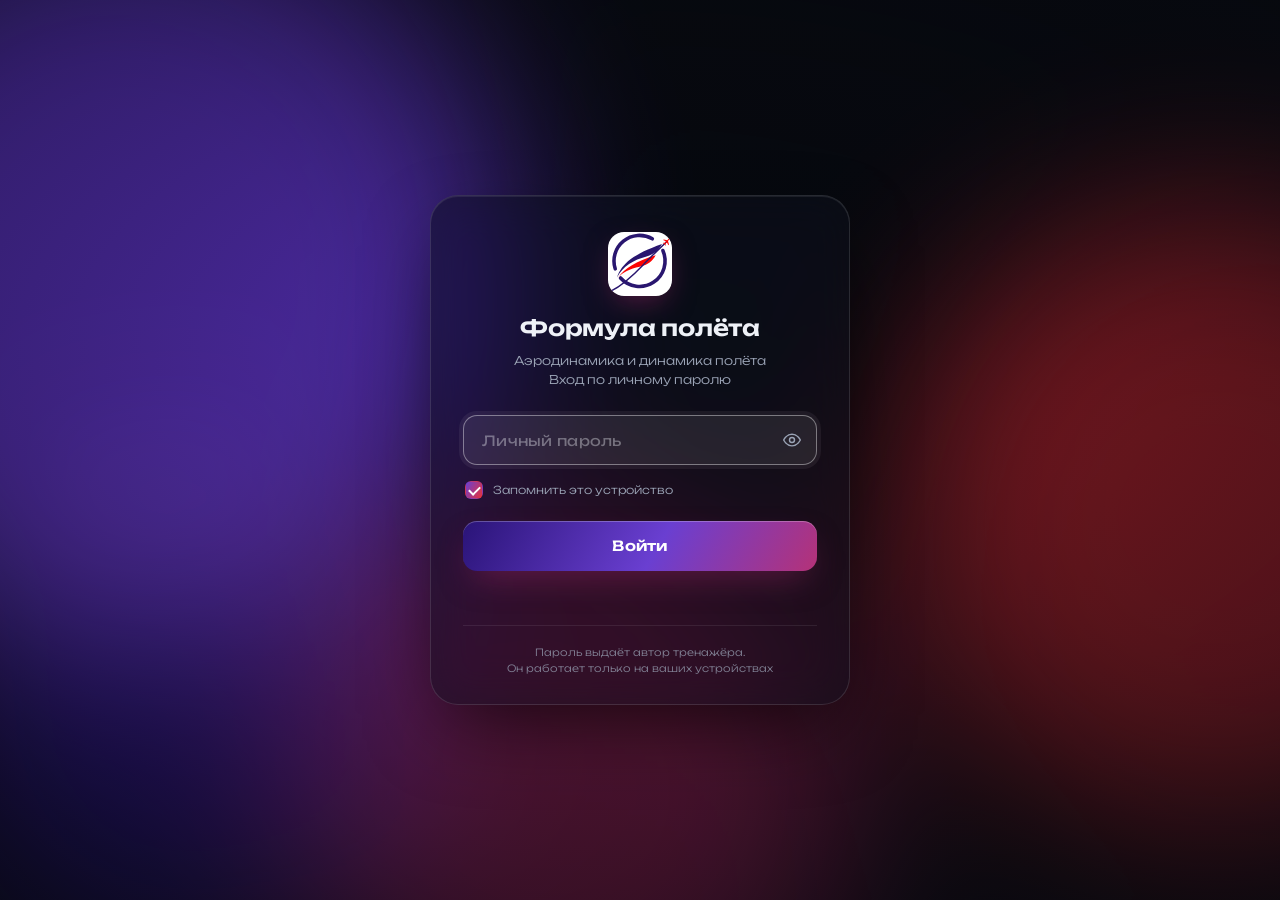
==== index.html @ 96ec67a3 "Add files via upload" ====
<!doctype html>
<html lang="ru" data-theme="aero">
<head>
<meta charset="utf-8">
<meta name="viewport" content="width=device-width, initial-scale=1">
<meta name="robots" content="noindex, nofollow, noarchive">
<title>Формула полёта</title>
<link rel="icon" type="image/svg+xml" href="data:image/svg+xml,%3Csvg%20xmlns%3D%22http%3A//www.w3.org/2000/svg%22%20viewBox%3D%2236%2070%20536%20536%22%3E%3Cdefs%3E%3ClinearGradient%20id%3D%22tf%22%20x1%3D%220%22%20y1%3D%221%22%20x2%3D%221%22%20y2%3D%220%22%3E%3Cstop%20offset%3D%220%22%20stop-color%3D%22%2329166F%22%20stop-opacity%3D%221%22/%3E%3Cstop%20offset%3D%22.3%22%20stop-color%3D%22%2329166F%22/%3E%3Cstop%20offset%3D%221%22%20stop-color%3D%22%2329166F%22/%3E%3C/linearGradient%3E%3C/defs%3E%3Crect%20x%3D%2236%22%20y%3D%2270%22%20width%3D%22536%22%20height%3D%22536%22%20rx%3D%22110%22%20fill%3D%22%23FFFFFF%22/%3E%3Cpath%20d%3D%22M%20495.5%20225.0%20A%20214%20214%200%200%201%20141.0%20455.2%22%20fill%3D%22none%22%20stroke%3D%22%2329166F%22%20stroke-width%3D%2230%22%20stroke-linecap%3D%22round%22/%3E%3Cpath%20d%3D%22M%2096.5%20378.1%20A%20214%20214%200%200%201%20407.0%20126.7%22%20fill%3D%22none%22%20stroke%3D%22%2329166F%22%20stroke-width%3D%2230%22%20stroke-linecap%3D%22round%22/%3E%3Cg%20transform%3D%22translate%28300%20312%29%20scale%28.8%29%20translate%28-305%20-326%29%22%3E%3Cpath%20d%3D%22M%2070%20500%20C%20118%20352%2C%20250%20252%2C%20540%20150%20C%20504%20214%2C%20466%20256%2C%20378%20280%20C%20244%20316%2C%20128%20380%2C%2070%20500%20Z%22%20fill%3D%22%2329166F%22/%3E%3Cpath%20d%3D%22M%2080%20504%20C%20150%20404%2C%20268%20330%2C%20474%20268%20C%20440%20332%2C%20396%20368%2C%20306%20386%20C%20206%20406%2C%20124%20444%2C%2080%20504%20Z%22%20fill%3D%22%23FC0402%22/%3E%3C/g%3E%3Cpath%20d%3D%22M%2060%20566%20C%20150%20520%2C%20250%20430%2C%20330%20346%20C%20400%20272%2C%20470%20210%2C%20526%20152%22%20fill%3D%22none%22%20stroke%3D%22url%28%23tf%29%22%20stroke-width%3D%2212%22%20stroke-linecap%3D%22round%22/%3E%3Cpath%20d%3D%22M%2052%200%20C%2048%20-4%2C%2040%20-6%2C%2030%20-6%20L%206%20-6%20L%20-14%20-42%20L%20-25%20-42%20L%20-12%20-6%20L%20-36%20-6%20L%20-46%20-21%20L%20-54%20-21%20L%20-48%20-4%20L%20-51%200%20L%20-48%204%20L%20-54%2021%20L%20-46%2021%20L%20-36%206%20L%20-12%206%20L%20-25%2042%20L%20-14%2042%20L%206%206%20L%2030%206%20C%2040%206%2C%2048%204%2C%2052%200%20Z%22%20fill%3D%22%23FC0402%22%20transform%3D%22translate%28532%20146%29%20rotate%28-46%29%20scale%280.72%29%22/%3E%3C/svg%3E">
<style>
@font-face{font-family:"Unbounded";font-style:normal;font-weight:300;font-display:swap;src:url([data-uri]) format("woff2");unicode-range:U+0301,U+0400-045F,U+0490-0491,U+04B0-04B1,U+2116}
@font-face{font-family:"Unbounded";font-style:normal;font-weight:300;font-display:swap;src:url([data-uri]) format("woff2");unicode-range:U+0000-00FF,U+0131,U+0152-0153,U+02BB-02BC,U+02C6,U+02DA,U+02DC,U+0304,U+0308,U+0329,U+2000-206F,U+20AC,U+2122,U+2191,U+2193,U+2212,U+2215,U+FEFF,U+FFFD}
@font-face{font-family:"Unbounded";font-style:normal;font-weight:400;font-display:swap;src:url([data-uri]) format("woff2");unicode-range:U+0301,U+0400-045F,U+0490-0491,U+04B0-04B1,U+2116}
@font-face{font-family:"Unbounded";font-style:normal;font-weight:400;font-display:swap;src:url([data-uri]) format("woff2");unicode-range:U+0000-00FF,U+0131,U+0152-0153,U+02BB-02BC,U+02C6,U+02DA,U+02DC,U+0304,U+0308,U+0329,U+2000-206F,U+20AC,U+2122,U+2191,U+2193,U+2212,U+2215,U+FEFF,U+FFFD}
@font-face{font-family:"Unbounded";font-style:normal;font-weight:600;font-display:swap;src:url([data-uri]) format("woff2");unicode-range:U+0301,U+0400-045F,U+0490-0491,U+04B0-04B1,U+2116}
@font-face{font-family:"Unbounded";font-style:normal;font-weight:600;font-display:swap;src:url([data-uri]) format("woff2");unicode-range:U+0000-00FF,U+0131,U+0152-0153,U+02BB-02BC,U+02C6,U+02DA,U+02DC,U+0304,U+0308,U+0329,U+2000-206F,U+20AC,U+2122,U+2191,U+2193,U+2212,U+2215,U+FEFF,U+FFFD}
:root { --bg: #07090F; --ink: #EEF1F7; --ink-2: #9AA3B5; --err: #FF6B61; }
html[data-theme="aero"]  { --c1: #2A1478; --c2: #6A3FD1; --c3: #C0306A; --c4: #E8323A; --gs: rgba(170,40,110,.55); }
html[data-theme="meteo"] { --c1: #0B0B0C; --c2: #26300F; --c3: #8DB51C; --c4: #C6F432; --gs: rgba(141,181,28,.45); }
html[data-theme="anav"]  { --c1: #071A3A; --c2: #0B4FA8; --c3: #1A9BD8; --c4: #45D3E3; --gs: rgba(26,155,216,.5); }
* { box-sizing: border-box; }
html, body { margin: 0; height: 100%; }
body { background: var(--bg); color: var(--ink); font-family: "Unbounded", "Segoe UI", Arial, sans-serif; overflow: hidden; -webkit-font-smoothing: antialiased; }
.lk-bg { position: fixed; inset: -20%; filter: blur(90px) saturate(120%); opacity: .85; pointer-events: none; }
.lk-bg i { position: absolute; border-radius: 50%; mix-blend-mode: screen; animation: lkDrift 26s ease-in-out infinite alternate; }
.lk-bg i:nth-child(1) { width: 60vmax; height: 60vmax; left: 0;   top: 5%;  background: var(--c2); }
.lk-bg i:nth-child(2) { width: 50vmax; height: 50vmax; right: 0;  top: 30%; background: var(--c4); opacity: .7; animation-duration: 32s; animation-delay: -8s; }
.lk-bg i:nth-child(3) { width: 45vmax; height: 45vmax; left: 30%; bottom: 0; background: var(--c3); opacity: .7; animation-duration: 38s; animation-delay: -15s; }
.lk-bg i:nth-child(4) { width: 40vmax; height: 40vmax; left: 10%; top: 50%; background: var(--c1); animation-duration: 30s; animation-delay: -4s; }
@keyframes lkDrift { from { transform: translate(-4%, -3%) scale(1); } to { transform: translate(5%, 4%) scale(1.12); } }
.lk-veil { position: fixed; inset: 0; background: radial-gradient(120% 90% at 50% 40%, rgba(7,9,15,.15), rgba(7,9,15,.8)); pointer-events: none; }
.lk-wrap { position: relative; min-height: 100%; display: grid; place-items: center; padding: 24px 16px; }
.lk-card { width: min(420px, 100%); padding: 36px 32px 28px; border-radius: 28px; background: rgba(14,18,28,.55); border: 1px solid rgba(255,255,255,.12); box-shadow: 0 30px 80px -20px rgba(0,0,0,.7), inset 0 1px 0 rgba(255,255,255,.08); backdrop-filter: blur(22px) saturate(140%); -webkit-backdrop-filter: blur(22px) saturate(140%); text-align: center; animation: lkIn .7s cubic-bezier(.2,.8,.2,1) both; }
@keyframes lkIn { from { opacity: 0; transform: translateY(14px) scale(.98); } }
.lk-logo { width: 64px; height: 64px; border-radius: 16px; display: block; margin: 0 auto 18px; box-shadow: 0 10px 30px -8px var(--gs); }
.lk-card h1 { margin: 0; font-size: 22px; font-weight: 600; letter-spacing: -.01em; }
.lk-sub { margin: 10px 0 26px; font-size: 12px; font-weight: 300; line-height: 1.6; color: var(--ink-2); }
.lk-field { position: relative; }
.lk-field input { width: 100%; height: 50px; padding: 0 50px 0 18px; border-radius: 14px; border: 1px solid rgba(255,255,255,.16); background: rgba(255,255,255,.06); color: var(--ink); font: 400 14px/1 "Unbounded", "Segoe UI", Arial, sans-serif; letter-spacing: .02em; outline: none; transition: border-color .2s, box-shadow .2s, background .2s; }
.lk-field input::placeholder { color: rgba(238,241,247,.38); }
.lk-field input:focus { border-color: rgba(255,255,255,.4); background: rgba(255,255,255,.09); box-shadow: 0 0 0 4px rgba(255,255,255,.06); }
.lk-eye { position: absolute; right: 6px; top: 6px; width: 38px; height: 38px; border: 0; border-radius: 10px; background: transparent; color: var(--ink-2); cursor: pointer; display: grid; place-items: center; }
.lk-eye:hover { color: var(--ink); background: rgba(255,255,255,.06); }
.lk-eye svg { width: 20px; height: 20px; fill: none; stroke: currentColor; stroke-width: 1.7; stroke-linecap: round; stroke-linejoin: round; }
.lk-eye .off { display: none; } .lk-eye.on .on { display: none; } .lk-eye.on .off { display: block; }
.lk-remember { display: flex; align-items: center; gap: 10px; margin: 16px 2px 0; font-size: 11px; font-weight: 300; color: var(--ink-2); cursor: pointer; user-select: none; text-align: left; }
.lk-remember input { appearance: none; -webkit-appearance: none; width: 18px; height: 18px; margin: 0; border-radius: 6px; border: 1px solid rgba(255,255,255,.28); background: rgba(255,255,255,.05); display: grid; place-items: center; cursor: pointer; flex: none; }
.lk-remember input:checked { background: linear-gradient(120deg, var(--c2), var(--c4)); border-color: transparent; }
.lk-remember input:checked::after { content: ""; width: 9px; height: 5px; border: 2px solid #fff; border-top: 0; border-right: 0; transform: translateY(-1px) rotate(-45deg); }
.lk-btn { position: relative; width: 100%; height: 50px; margin-top: 22px; border: 0; border-radius: 14px; cursor: pointer; color: #fff; font: 600 14px/1 "Unbounded", "Segoe UI", Arial, sans-serif; letter-spacing: .02em; background: linear-gradient(120deg, var(--c1) 0%, var(--c2) 40%, var(--c3) 78%, var(--c4) 100%); background-size: 140% 100%; box-shadow: 0 14px 34px -12px var(--gs), inset 0 1px 0 rgba(255,255,255,.25); transition: transform .15s, background-position .5s, box-shadow .3s; }
html[data-theme="meteo"] .lk-btn { color: #0B0B0C; background: linear-gradient(120deg, #6E8F12 0%, #8DB51C 45%, #C6F432 100%); background-size: 140% 100%; }
.lk-btn:hover { background-position: 100% 0; transform: translateY(-1px); }
.lk-btn:active { transform: translateY(0); }
.lk-btn[disabled] { cursor: progress; opacity: .8; }
.lk-btn .sp { display: none; width: 18px; height: 18px; margin: auto; border-radius: 50%; border: 2px solid currentColor; border-right-color: transparent; animation: lkSpin .8s linear infinite; }
.lk-btn.busy span { display: none; } .lk-btn.busy .sp { display: block; }
@keyframes lkSpin { to { transform: rotate(360deg); } }
.lk-err { min-height: 18px; margin: 14px 0 0; font-size: 11px; font-weight: 400; color: var(--err); opacity: 0; transition: opacity .2s; }
.lk-err.show { opacity: 1; }
.lk-card.shake { animation: lkShake .45s ease; }
@keyframes lkShake { 20% { transform: translateX(-8px); } 40% { transform: translateX(7px); } 60% { transform: translateX(-5px); } 80% { transform: translateX(3px); } }
.lk-foot { margin-top: 22px; padding-top: 18px; border-top: 1px solid rgba(255,255,255,.08); font-size: 10px; font-weight: 300; line-height: 1.6; color: rgba(154,163,181,.75); }
.lk-auto .lk-card { display: none; }
.lk-loader { display: none; position: fixed; inset: 0; place-items: center; }
.lk-auto .lk-loader { display: grid; }
.lk-loader div { text-align: center; font-size: 12px; font-weight: 300; color: var(--ink-2); }
.lk-loader img { width: 56px; height: 56px; border-radius: 14px; display: block; margin: 0 auto 16px; animation: lkPulse 1.4s ease-in-out infinite; }
@keyframes lkPulse { 50% { transform: scale(.94); opacity: .7; } }
@media (prefers-reduced-motion: reduce) { .lk-bg i, .lk-card, .lk-loader img { animation: none; } }
@media (max-width: 420px) { .lk-card { padding: 30px 22px 24px; border-radius: 24px; } .lk-card h1 { font-size: 20px; } }
</style>
</head>
<body>
<div class="lk-bg" aria-hidden="true"><i></i><i></i><i></i><i></i></div>
<div class="lk-veil" aria-hidden="true"></div>
<div class="lk-loader" aria-live="polite"><div><img src="data:image/svg+xml,%3Csvg%20xmlns%3D%22http%3A//www.w3.org/2000/svg%22%20viewBox%3D%2236%2070%20536%20536%22%3E%3Cdefs%3E%3ClinearGradient%20id%3D%22tf%22%20x1%3D%220%22%20y1%3D%221%22%20x2%3D%221%22%20y2%3D%220%22%3E%3Cstop%20offset%3D%220%22%20stop-color%3D%22%2329166F%22%20stop-opacity%3D%221%22/%3E%3Cstop%20offset%3D%22.3%22%20stop-color%3D%22%2329166F%22/%3E%3Cstop%20offset%3D%221%22%20stop-color%3D%22%2329166F%22/%3E%3C/linearGradient%3E%3C/defs%3E%3Crect%20x%3D%2236%22%20y%3D%2270%22%20width%3D%22536%22%20height%3D%22536%22%20rx%3D%22110%22%20fill%3D%22%23FFFFFF%22/%3E%3Cpath%20d%3D%22M%20495.5%20225.0%20A%20214%20214%200%200%201%20141.0%20455.2%22%20fill%3D%22none%22%20stroke%3D%22%2329166F%22%20stroke-width%3D%2230%22%20stroke-linecap%3D%22round%22/%3E%3Cpath%20d%3D%22M%2096.5%20378.1%20A%20214%20214%200%200%201%20407.0%20126.7%22%20fill%3D%22none%22%20stroke%3D%22%2329166F%22%20stroke-width%3D%2230%22%20stroke-linecap%3D%22round%22/%3E%3Cg%20transform%3D%22translate%28300%20312%29%20scale%28.8%29%20translate%28-305%20-326%29%22%3E%3Cpath%20d%3D%22M%2070%20500%20C%20118%20352%2C%20250%20252%2C%20540%20150%20C%20504%20214%2C%20466%20256%2C%20378%20280%20C%20244%20316%2C%20128%20380%2C%2070%20500%20Z%22%20fill%3D%22%2329166F%22/%3E%3Cpath%20d%3D%22M%2080%20504%20C%20150%20404%2C%20268%20330%2C%20474%20268%20C%20440%20332%2C%20396%20368%2C%20306%20386%20C%20206%20406%2C%20124%20444%2C%2080%20504%20Z%22%20fill%3D%22%23FC0402%22/%3E%3C/g%3E%3Cpath%20d%3D%22M%2060%20566%20C%20150%20520%2C%20250%20430%2C%20330%20346%20C%20400%20272%2C%20470%20210%2C%20526%20152%22%20fill%3D%22none%22%20stroke%3D%22url%28%23tf%29%22%20stroke-width%3D%2212%22%20stroke-linecap%3D%22round%22/%3E%3Cpath%20d%3D%22M%2052%200%20C%2048%20-4%2C%2040%20-6%2C%2030%20-6%20L%206%20-6%20L%20-14%20-42%20L%20-25%20-42%20L%20-12%20-6%20L%20-36%20-6%20L%20-46%20-21%20L%20-54%20-21%20L%20-48%20-4%20L%20-51%200%20L%20-48%204%20L%20-54%2021%20L%20-46%2021%20L%20-36%206%20L%20-12%206%20L%20-25%2042%20L%20-14%2042%20L%206%206%20L%2030%206%20C%2040%206%2C%2048%204%2C%2052%200%20Z%22%20fill%3D%22%23FC0402%22%20transform%3D%22translate%28532%20146%29%20rotate%28-46%29%20scale%280.72%29%22/%3E%3C/svg%3E" alt="">Открываем тренажёр…</div></div>
<main class="lk-wrap">
  <form class="lk-card" id="lkForm" autocomplete="on" action="javascript:void 0" onsubmit="return false">
    <img class="lk-logo" src="data:image/svg+xml,%3Csvg%20xmlns%3D%22http%3A//www.w3.org/2000/svg%22%20viewBox%3D%2236%2070%20536%20536%22%3E%3Cdefs%3E%3ClinearGradient%20id%3D%22tf%22%20x1%3D%220%22%20y1%3D%221%22%20x2%3D%221%22%20y2%3D%220%22%3E%3Cstop%20offset%3D%220%22%20stop-color%3D%22%2329166F%22%20stop-opacity%3D%221%22/%3E%3Cstop%20offset%3D%22.3%22%20stop-color%3D%22%2329166F%22/%3E%3Cstop%20offset%3D%221%22%20stop-color%3D%22%2329166F%22/%3E%3C/linearGradient%3E%3C/defs%3E%3Crect%20x%3D%2236%22%20y%3D%2270%22%20width%3D%22536%22%20height%3D%22536%22%20rx%3D%22110%22%20fill%3D%22%23FFFFFF%22/%3E%3Cpath%20d%3D%22M%20495.5%20225.0%20A%20214%20214%200%200%201%20141.0%20455.2%22%20fill%3D%22none%22%20stroke%3D%22%2329166F%22%20stroke-width%3D%2230%22%20stroke-linecap%3D%22round%22/%3E%3Cpath%20d%3D%22M%2096.5%20378.1%20A%20214%20214%200%200%201%20407.0%20126.7%22%20fill%3D%22none%22%20stroke%3D%22%2329166F%22%20stroke-width%3D%2230%22%20stroke-linecap%3D%22round%22/%3E%3Cg%20transform%3D%22translate%28300%20312%29%20scale%28.8%29%20translate%28-305%20-326%29%22%3E%3Cpath%20d%3D%22M%2070%20500%20C%20118%20352%2C%20250%20252%2C%20540%20150%20C%20504%20214%2C%20466%20256%2C%20378%20280%20C%20244%20316%2C%20128%20380%2C%2070%20500%20Z%22%20fill%3D%22%2329166F%22/%3E%3Cpath%20d%3D%22M%2080%20504%20C%20150%20404%2C%20268%20330%2C%20474%20268%20C%20440%20332%2C%20396%20368%2C%20306%20386%20C%20206%20406%2C%20124%20444%2C%2080%20504%20Z%22%20fill%3D%22%23FC0402%22/%3E%3C/g%3E%3Cpath%20d%3D%22M%2060%20566%20C%20150%20520%2C%20250%20430%2C%20330%20346%20C%20400%20272%2C%20470%20210%2C%20526%20152%22%20fill%3D%22none%22%20stroke%3D%22url%28%23tf%29%22%20stroke-width%3D%2212%22%20stroke-linecap%3D%22round%22/%3E%3Cpath%20d%3D%22M%2052%200%20C%2048%20-4%2C%2040%20-6%2C%2030%20-6%20L%206%20-6%20L%20-14%20-42%20L%20-25%20-42%20L%20-12%20-6%20L%20-36%20-6%20L%20-46%20-21%20L%20-54%20-21%20L%20-48%20-4%20L%20-51%200%20L%20-48%204%20L%20-54%2021%20L%20-46%2021%20L%20-36%206%20L%20-12%206%20L%20-25%2042%20L%20-14%2042%20L%206%206%20L%2030%206%20C%2040%206%2C%2048%204%2C%2052%200%20Z%22%20fill%3D%22%23FC0402%22%20transform%3D%22translate%28532%20146%29%20rotate%28-46%29%20scale%280.72%29%22/%3E%3C/svg%3E" alt="">
    <h1>Формула полёта</h1>
    <p class="lk-sub">Аэродинамика и динамика полёта<br>Вход по личному паролю</p>
    <input type="text" name="username" value="formula-poleta" autocomplete="username" hidden>
    <div class="lk-field">
      <input id="lkPw" type="password" name="password" placeholder="Личный пароль" autocomplete="current-password" required autofocus>
      <button class="lk-eye" id="lkEye" type="button" aria-label="Показать пароль">
        <svg class="on" viewBox="0 0 24 24"><path d="M2 12s3.6-7 10-7 10 7 10 7-3.6 7-10 7S2 12 2 12z"/><circle cx="12" cy="12" r="3"/></svg>
        <svg class="off" viewBox="0 0 24 24"><path d="M3 3l18 18M10.6 5.1A10 10 0 0 1 12 5c6.4 0 10 7 10 7a17 17 0 0 1-3.1 3.9M6.6 6.6C3.9 8.3 2 12 2 12s3.6 7 10 7a9.7 9.7 0 0 0 5.4-1.6M9.9 9.9a3 3 0 0 0 4.2 4.2"/></svg>
      </button>
    </div>
    <label class="lk-remember"><input type="checkbox" id="lkRem" checked>Запомнить это устройство</label>
    <button class="lk-btn" id="lkBtn" type="submit"><span>Войти</span><i class="sp"></i></button>
    <p class="lk-err" id="lkErr" role="alert"></p>
    <div class="lk-foot">Пароль выдаёт автор тренажёра.<br>Он работает только на ваших устройствах</div>
  </form>
</main>
<script>
(function () {
  'use strict';
  var API = 'https://quiet-sea-4cf7.nazarkinmax.workers.dev', TOK = 'fpTok.v2', DEV = 'fpDev.v2';
  var form = document.getElementById('lkForm'), pw = document.getElementById('lkPw'),
      btn = document.getElementById('lkBtn'), err = document.getElementById('lkErr'),
      rem = document.getElementById('lkRem'), eye = document.getElementById('lkEye');

  function store(kind) { try { var s = window[kind]; s.getItem('x'); return s; } catch (e) { return null; } }
  function rd(s, k) { try { return s && s.getItem(k); } catch (e) { return null; } }
  function wr(s, k, v) { try { s && s.setItem(k, v); } catch (e) {} }
  function rm(s, k) { try { s && s.removeItem(k); } catch (e) {} }
  var LS = store('localStorage'), SS = store('sessionStorage');
  function hex(n) { var u = crypto.getRandomValues(new Uint8Array(n)), s = ''; for (var i = 0; i < n; i++) s += ('0' + u[i].toString(16)).slice(-2); return s; }
  var dev = rd(LS, DEV) || rd(SS, DEV);
  if (!dev) { dev = hex(16); wr(LS, DEV, dev); wr(SS, DEV, dev); }
  function getTok() { return rd(SS, TOK) || rd(LS, TOK); }
  function saveTok(t, persist) { wr(SS, TOK, t); if (persist) wr(LS, TOK, t); else rm(LS, TOK); }
  function forget() { rm(SS, TOK); rm(LS, TOK); }
  function b64ToBytes(b64) { var bin = atob(b64), n = bin.length, u = new Uint8Array(n); for (var i = 0; i < n; i++) u[i] = bin.charCodeAt(i); return u; }

  var data = null;
  var ready = new Promise(function (res) {
    if (document.readyState !== 'loading') res();
    else document.addEventListener('DOMContentLoaded', function () { res(); });
  });
  function payload() { if (!data) data = b64ToBytes(document.getElementById('lkData').textContent.replace(/\s+/g, '')); return data; }
  try { if (location.search) history.replaceState(null, '', location.pathname + location.hash); } catch (e) {}

  function call(path, body) {
    return fetch(API + path, { method: 'POST', headers: { 'Content-Type': 'application/json' }, body: JSON.stringify(body), cache: 'no-store' })
      .then(function (r) { return r.json().catch(function () { return {}; }).then(function (j) { if (!r.ok) { j.status = r.status; throw j; } return j; }); },
            function () { throw { e: 'net' }; });
  }
  function unlock(k64) {
    return ready.then(function () { var d = payload();
    return crypto.subtle.importKey('raw', b64ToBytes(k64), 'AES-GCM', false, ['decrypt'])
      .then(function (key) { return crypto.subtle.decrypt({ name: 'AES-GCM', iv: d.subarray(0, 12) }, key, d.subarray(12)); })
      .then(function (buf) { return new Response(new Blob([buf]).stream().pipeThrough(new DecompressionStream('gzip'))).text(); }); });
  }
  function esc(s) { return String(s).replace(/[&<>"]/g, function (c) { return { '&': '&amp;', '<': '&lt;', '>': '&gt;', '"': '&quot;' }[c]; }); }
  function show(html, name) {
    var mark = '<div id="fpWho" aria-hidden="true" style="position:fixed;left:10px;bottom:8px;z-index:2147483000;pointer-events:none;font:400 10px/1.2 Arial,sans-serif;letter-spacing:.02em;color:rgba(128,128,140,.55);user-select:none">Доступ: ' + esc(name || '') + '</div>';
    var i = html.lastIndexOf('</body>');
    html = i >= 0 ? html.slice(0, i) + mark + html.slice(i) : html + mark;
    document.open();
    document.write(html);
    document.close();
  }
  function msg(e) {
    if (e && e.e === 'pw') return 'Неверный пароль. Проверьте и попробуйте ещё раз';
    if (e && e.e === 'limit') return 'Этот пароль уже привязан к другим устройствам (' + (e.max || 2) + '). Чтобы войти здесь, попросите автора тренажёра сбросить привязку';
    if (e && e.e === 'off') return 'Доступ по этому паролю отключён. Обратитесь к автору тренажёра';
    if (e && e.e === 'net') return 'Нет связи с сервером доступа. Проверьте интернет и попробуйте ещё раз';
    return 'Не удалось войти. Попробуйте ещё раз';
  }
  function fail(m) {
    btn.disabled = false; btn.classList.remove('busy');
    err.textContent = m; err.classList.add('show');
    form.classList.remove('shake'); void form.offsetWidth; form.classList.add('shake');
    pw.select();
  }

  if (!window.crypto || !crypto.subtle || typeof DecompressionStream === 'undefined' || !window.fetch) {
    fail('Браузер устарел. Откройте сайт в свежей версии Chrome, Safari, Edge или Firefox');
    btn.disabled = true;
    return;
  }

  eye.addEventListener('click', function () {
    var on = pw.type === 'password'; pw.type = on ? 'text' : 'password';
    eye.classList.toggle('on', on); eye.setAttribute('aria-label', on ? 'Скрыть пароль' : 'Показать пароль'); pw.focus();
  });
  pw.addEventListener('input', function () { err.classList.remove('show'); });

  form.addEventListener('submit', function (e) {
    e.preventDefault();
    if (!pw.value) return;
    btn.disabled = true; btn.classList.add('busy'); err.classList.remove('show');
    call('/login', { pw: pw.value, dev: dev, ua: navigator.userAgent })
      .then(function (j) { return unlock(j.k).then(function (html) { saveTok(j.tok, rem.checked); show(html, j.name); }); })
      .catch(function (e) { fail(msg(e)); });
  });

  var tok = getTok();
  if (tok) {
    document.documentElement.classList.add('lk-auto');
    call('/key', { tok: tok, dev: dev })
      .then(function (j) { return unlock(j.k).then(function (html) { show(html, j.name); }); })
      .catch(function (e) {
        if (e && (e.e === 'tok' || e.e === 'off')) forget();
        document.documentElement.classList.remove('lk-auto');
        if (e && e.e !== 'tok') { err.textContent = msg(e); err.classList.add('show'); }
        pw.focus();
      });
  }
})();
</script>
<script type="application/octet-stream" id="lkData">M5FNelFnH+XhbLhTCtvtEnQhkmfCQWSVLF6Uo+uglS/8vm5/BdZ/iFW0q4MxGM8tEFTyFUcqg/kbO62j+bW3QrXNfz+IKIb7lXCpCwkhwL7ROzmmrIqbg5SFykiBxM1DPeuZ4cUWRsyMyoP7wKvt3RI9lhbdJk8Jq14O0BEfs6PpErRHz3rphlzv/olL+kiXNP78ShEACTwrwfaG6t2vwDOBfs+NqExTUUvqGRZyfw4YbWuwu9s0xZaHU9Sd/WoKa1TkLEC5dEsS9N5VOHtn5AMyxR7gsDQCUtcL6MAoh3NwGCnWvcaaOevllrQSshHVBIEz/scnVBSVNzxX2pANcSt7FD62OBO5TdYLMk7eptdU49YQ008kEB3wBh38EfyUxcSD+kP2N18KHgIqU1aA5d3gK2/BUUNJsy7xpviSuYPOq2Wv5xS5D4ltKC+s3jx8E55HoIozLgNSpYJuoZWHY3zu6n2NKMm3+IoYPiycltpKyBJDP/4fLY8M3wsgqFVDJC5Qwh3Mq17aoK1BHyRxpT+mR1nfW1HhY2nOqvFp6OTwHV9758OiAaRjpU9BqCk6fsSOecL/kcH10qpeCJC78b5ah+Rm35Ggxs/vtIQLvr5fCXTMnUIlbf+DMXCvlK2UenQHifM5sIHxns4j5Vi9N1RrL8UZqNDe5GLw6UeizgwuibyL1ycoOQG2fomcnQODJW/UHUH6OGHt1+2jG5/t6H4SJFCPPUi3iJZ2GYOITrFeBcdNtlvQTIQES9oQOQcxaWOjcucVwVku3kdBJT5QMV3tfZmC3I7zns/fKOnrwGsUGTrr3whfEAaw8mBejbC0jLg4fYEeyn/nm6DnOfS1BU9yqRbYMq01ito/5CQGB1aGzk3/9aD0vXfeO1JIAH433lXqGt4n9vu6I9hgXuQCju9w4SKCKQdNXPBPgJSyviJLCWp74uP8wsA24zt9GkNn++6PSEFkmjA0URqXZg4RRNZmzkWPKybh8id3zrAqL0gDCwspaV4y26Aw9RhfvJDjHHls3cqTk50DAC4/Y2H/pS5hsegZ0ur3r1UbtB4Ne/9layqo5YWvIhEpXLEl3ukv6cv1EVPFcPUpsdPZmLF30aPsk7KJncE0obJF95lTbEkDIJHF0pnDgbMgkYwqdF9UjDH3UmkIQ5Xp7h6tgamps2B9HTg7WNgTzo89M6d7h25eZHaT9gOjt5mtptoPd7Lh1KNUuIi0Ztl5spi/srU/5kUFtyEiEq/[base64]/phYgXjkgt81uCm3Q7S+s+l8eNp8suC3gAY+zqLSTRhuZdVKv3FLfmB60Q4Q5ZiRBKrNykM3yfuaIC6GJAxICAFgRDiwASNjSkbo+T2r/lnCRryqL079FNOsk/VzbI2aXHFRzLc7QjetxRqmh03CHjua8/jwTsjA/0X0sFecUSC4jdfftEYoAxXOKfPwl+WYkrPm2QyvmPAxiMAaBPowzmypUSpDE3BMl4HE71+Eg1H8WCFhOMIZI0OvT6biJcxY+JXBpsGXZwDC1q2BAq9WqNaTSB6r7Y3vgLzske/xTNlFWrYW10Vrf8e0tZw+nFmIR04J0Uxmz40HxO8DzdMuwUQpQUe0FzBY4FAuRe26k+nVCHh9SFru0kdL/[base64]/Yf4zU4bELPuiMPp7+CCNVW4EyM2UU047RmXwYNiit1bk6qT02ETEQX9PL6+9VQq36TR9K/YGd0J1Kr6Va233LJCvWNfQ16Y+zMB+XHkbSuu5A8dH8B9/7EFl1UedpJEnGZMz1/5YA4/2cdUz3C9Ncj3+0HMhVsioqijYK0nsQA18ZjJt84j0lAhUCnBbf7o3ftUA/AP0z+GZ0YbqttH9eEZcRflKsHusFmA8EIkatkLvGZd6OB+XoATV4JO8MoPMhVDsFa4+A5P6/3m3fG6WEc6wC55METfMyamQQlYOmJvSANbcYBrhEtIm0Xm7Iva5guNT0AmJJmILhMpq7UR4n50WtEqcKvu06HZz6qy5VHxkrLEZB2atBdsRyDml6xjIzW6jZS3hO4hMaJhekBJRNwO5ecx2PlTJ6AZq2O6IWwdQMT7Q//kBhcbUWZiOKE/ZoDzwych7HgNeREGahaBIxoTTZ0OwArwQW83w5m6B6lMJ+5H5m9AyMMLhLKFrpIdLI/bBG+FILynjBx5yMWFW6RCxT/KxyOXpO7Hn9XodTc/y1E1BrqdrHJe6uN+YLA3g5kpjdj7vjjSseIcXqHFGhjyRet6UN/sXehDoxB/0Rtbd/GI9FixaTvgDtOBEaVbCAH291rwDoKpQQCycquY0R/M3s/Z2a+0RtTQYIrF7X/deQACU1T7c2FHG5NOjR+zUgeFkUbRZblV33FjMi3elbxOfBRhqUpUmLj6G2tF+dUTLxJsJvbeojRc9Rebu3no8SARIbfVXloOXDmLyBAGO5mogaFz5BPif/0QOPG54pZGUTRWOrRDhFT9sZFb0CF3nfJKCQslJCGcrVjAFElPBHO8lR1At3nNb9T1YzPPn9o4VXERJJyPgUHYLt0vNqFV/IxAEw6m3N7a48SJJkl1zm9YAmoReWZU7rCwKckw3thnfN5KST+795jA9nCnZy1IvG63T50VKXx81bPpt/GL0uXg1y3L5t7NKSrt9wdXXCRv85hWzOQYkiA8TIkFjCRfV6fN1VTUxB1UwlkxZB1qUGUiYhn+z4lIPImXj0FnW0DxXQYsTNCrqlRzFkU0/JWi72dz2h1bMOtNvKTajVB146qz7XeIgxPoJg0NUhxYJBZE/iZXGNddY5+3fOlcXQWMV8aWi8onxkSQRh+HutK33tirKSdBIfHEbAaqaZoyfuGSVV8IvrdDYegC5D9Noap2Uaq7rmq4Kj2FakvJPAUlzoMkuQ8LH1PzEn4r8QdpoFtGoPWM4kUDHxzn0X/eEnFcGQao6n6llgXAorfXY+RjasMjImKP8USuJ0fp5zuipbSTqWjoQwl5EQFLiGEmAKq0DFQeUWKCxGaNREfjp1PwM7dQNsBdetj2eJEeilNA45BfS3erfnXWfWFXjJMgquQhhz8Mv5R0a92AZ75t3z3BORpgk6WohDILTSUGEAPZN62qKKNgbh9qxtwRfTtxRJKGY/UmlTlXjkXKUug8+lEiV3QrWkG4K5/U6smf3dxXKiva9N1LjhK0zpSEWo27K6q9GE+NsPLPAZIRUzsr6KcRegWsc+QJN3aODZovqHdRgpJIQeK6gnfg9K7I5XAPe676AOIRUm7jl8MK/377cGCRrw/ntdOwmqQuloN/Y2Ne3XpQfKQ0dzJ/rmfljmujHqymgqMFWtjAkC/ow+jp9nzKsuUSTv6qT9goMTWoOKtD8uwT8Z5uKBfi3ZWtr3jrGKoo0bqYXEvf/oL9/EJzgkthyZi3ugqKqpADqcF/DTD6ptIQM4fnq9UoTHC4Gklsew+J3T8Khf9xNSB3SbXsOz19JT5XRQmEcdDS5Auh9alNhq84Y7DpoXNPCWVOVRxnpRTcDldTLFY7dho2WF2g44yNzc738g1Z00vufXSL1B//OB1zRYsOe2Kwhzbhgxo/qypTSYtPqVRE
evkTI9zJYjMbZjp740CNhS7o2K0dCtzoaM1j6gVwI+349r2sTLX4914ch0+NqIIrMpYl6oqCR17C80ctg0ITiYl/5ocGpSMBSYw0y6d+tkyedK1CaoGtUL8Mnrw3cSTblFp5/oJFkwXS3+mV0+qNyJ6J5VLFif/cyKvV25ulqhV8cr4exDMVmUnu1IG6k4L+j/[base64]/oRH5dArQqJNT6QWYPgZwv7aDKtPRTyYGUz5lm8fT9LrfECybc24IUofVqTGuOWZM/[base64]/71m2bcWHE4uouNQeBCaO7pSqT6l+SbER8oyZ0Uq4Ge+wFNP5HULu7fOMpfpe0sUL7Bz2CwVjYbXZVerJ7JKXA7LXg6DDXgpM3W9ZTcKDte5OvB91AUAXW/IU1CbPflA7g2l/H37c4tYs8391P545iunqIp3Kv16J9094CL0e7a75bZinBAvG8uv6rLp7RujzcxtrUkHkbXpq/[base64]/tBaln2CTvhywlobkl8aPl1WhCVYszwRZJ5LytvutscuV3sg+t2ztIqTMY2Vvj4mcirOu5cslP+aY/7MCYextauYzfc2xDFMx/EHzqXks1FxCMrV7G2+CBUCcid0PAYA6LwXH0J62iXgA586OMJdDexR41WlZnWVq26jYEzhzMaxdPed7qNGO3McGhyL8o0zeWTkCIDgJRdt+okX08IjSCGiVTYbGTpcW2oqW9/KDcwQ1GyC/L2tyt3fq+5xrCUqjqOYrT/oXOpK9zn3g4MEGBpM2i/4G8SQwrFGWy4GSBTyx7ivI5R0+3L6zr47WYL1gB4s/rXp1gyumAILl5pJ0yUzdU1hkMX+aN5edRvYfHShV2Bd3a5/9U891G1ogSOU3N2LY+BI9ibiMnq9jl1P/rrHPAmw75oxq3u90uijSPTXairDrBxOY7Hn58riy93pAImWOpEUa57mEckTB2OoV2YAmOEntxrlqq9Z/d3MkwtYmeaBYNabFts34Aim6Cf+8Y3Rut2Dk9QCzJNvaAbHvlpS6VHDpR0918701GS6PEJAJ+M7DPoZ0XSWMmB9fJVEpgPuj3cNbTJl2H1Urlx7r9QViOkIhUymsxCK7c0DIZqY+8X/R1d7HVNbAyK3320S7IqrGd0Ur4ToCiItxhmueFth3NlRdKYhNzb+wi9VTk9WNz1JhmFvGlIziWf11spwP3v9a/sHr+sSPE7cIQVlBk8kq/sFixG8ajohWktl/bIQ3/KRvnmhRC6RLHHVLEy8n4Lk8pRDJYZ/i+gtU4hxTF/THLy0xiQauRAuOU60C+/342cDhMvO4l62XcKX8DmnBzpk8oRA1B91yGDw8J8ubgtHobY2RAZa8jOyZMpcpnZQ05+xmPvOh3qOmUVhtQVqQscSGnLsRORCbaiFhKKORVRrOcm8c9jXu0rWja8gExrnKBeucEu8pZzEMB73Y5NXQxtTczVM/ErwocA6o+ps5lNP3AhMSTnB7/om7kfLmn5S+FPmI3pQNtDP9O8bLU3EiDBQoGdpAwYcFGOcb7qAstx8Av9gf5TXoxMOf8o8smQVQKHkUPDtfdC1Jt2Z9wPz5SQOFh3bjB0EqMrRrlr+y6/[base64]/k5XWi+nKDxiXBxfWBvKZzy6OpSbOU9oNb4J/pM6fFKbjhCH119Z2f9YeE5c/22yfchQjnNeml472YBJN25IgP20nj2ZIjFM6X/8QKAWe+7usxheyqqZ3JJ8Uqbp7Y0Yin4hmrJCL3qYAXEGxdgGV5CVOn0BqHPIriHslb4c/beYWb8nvplPsKzbEtbKA4ic5iOAxKQWr2h0ne/PhnQuUZq0O6vUQdjRl1ISZ+ZC7/b86BY7ah2mOcr+/jyyi3UZvePoXiFSLcVteoAFOFDl2RYwWPMQUvd6CwLu048gSz7rPOid9OutRY6GDW+AbNuZP+vI8p+p+dN3N1+EBcShEsQn/MtSyfeXw6ecqOjjmryRmic6/MCpNj7s+asKJS88lkFUXPyljD8jVHbZcLqQTD9G24Vydt4QsRQ16B1UUmwPiJsAY3wjZeBduC0Mi0iM0ItFfqy+5iNsxOCHnFftMv1zIMxWq8xL4prQ5BCW2SI4eRhNolyWVRFwrSPZJGsLZw7kUDGUeHOsw+6WcERHzId/VQcq79hgs6sRdGpxiKf5RLLDy6Mo06uj15O+a6vOg84EUxYmUcpwFSbLT+RYPFY7/V0tBu7N7T08IVaMdcRqM9vaTje9yQbLuokzblJMfRqD/b0Z0G5hxMH7jJ55bohqdGuihFOHM4nMZQC7LQB4VPf7hD3KUaeF4hYYDPWSc6XVn+IbLRy5U+o3kPrSUH9Kbtb80XPtsOdiwqME9Ty85MgV+9HJUt2SOu4snlYHL2+1K9+UoH0kV3SjiO7AQuW3gKchJg8pIU/6qtdS94As9F7vYulCHNjB0nndFVH8+KXeds/+juUJ0xbgxqO2vnmXkH1VQOUgK//x0eKbxqznwlNUkJ74DRnLP1La3YMMliMJZ46rFU1fiBstj1hSYlNP4XN/JWQX+rwlUKqeLu0N2lHv/I6wTWiV/DRbfNZ6c/Z9Z6ufioIw/lj48x+QoZyTPyTYBSJcvryc3TSqDeYPbT1wX0ZYvaMwQ04mxiTsha5tp+7BcedqRqZXJ4AbzmYuITNWqe8f1EbGuLBUCSZg2tbb2Ak0/+vSVpsuf4xjCQgginpDPmeM2jt2MJAo92BV+ER583Thrl3Ntns5v4CIPjhtmQJOfUJ1Sg6asMIjT/nTS7ChQ5DRgqvS4FeB5yaSFF2WWSJo9TmuImgc5ikUm2JEqEwfWH2iKV/3T0wQTQO90uYeUimrfoDQKGFo4OSL3/w3Jo5sy4bQSXgW7ZmTUWRgEKUYicDrKbR698UGYHMPKjINuhhbznOrcNetXUTUfdpssF5K6G1mOl1R2d3N5Z4rfSIuNJ/MGdWemI+kzLAW///zFlnFHnhcEJSN8kEQXS8xuB4K0fMELqvSsRMXi/Q+Qr67GR1YSFX0xupeQp/IdeWk0xnRY9WGgLmr9ZghkJL4rBh2UYc6dxC+8SfPMfJUXaz+NudvAuAhA+uakVFK
MVJ6cFELS1lWZ/e01KNd1a/N64b88ZyvHFJPz36kZkRZygMkak68G4UjPmJYpfFmxntWUkEX2E5++J5k5G4B9XUNl9mnTpJwGQ6T99mqTXpAEZVYV7OBXYaPDi3aoLuqoLrTyXW28fr8Ry/FrmC5C2MWgKpfL+ScxSoeAyB24ucs+Z80aVMtZoZTLgx7Dbi4nUWEo7VZRNasfgMTjH0UHjmkFMMCEyrGVLSZkCI2NEsCMfPpAE30BhSV5fA5y45+Y7UL/[base64]/fUYfszqDWV6Q4wr60ujWp+xjH+5K8ofjT0TBE1O/DTKZ9E1WOzlIvjwtpZ0LRLg7TqlKfQKXLvo1fFb/wNtsvxZqK1sG/adjpbyXaOnt7EQruV1eiOASKvZrCwGqPlPs9DRSCnenWGE99wXmwk8tf8P4qnnRE59yTE1/[base64]/ERzXuy6H/WhjwuVgmrFZaILoqyNO3PvmEG/mTZSVR+Wdn893eRzVAXLxHeTUUKNCAwIPchoR2bV3fXhqhGB1yR16rfVabRoRdKyHolJ5hE6xml0fH7kz7BUt67GZ0vXN22DzUI9HRgV/MyyOCSb3Q97NEutAUha1m9jbOMfdsWckqxR72xqJCT4DsJNY5RNxeiB4+57TmLYTHpQS4J0mxyy7p+QG+hr6NcmvSApmlfF8OTAYIHSEOFJsZ0llnbwdCulnhwpncQZ4hWPO5wYnA5u9JER4nsGP1+Z1Zp3bmEi/AGsTDf2GqEP6ALVvmS9RBSitp6SE1eQizD+JCalP4GosDqqOIQ+Gz+knjTkNEMLV1M0FjyMGSw1x56BRjuMHK43Y2AGlOsaxeohiB7xmYtCi1loRLkyv11bDKktAk1sN5H3aMDOVLI9uf8Wob5wRdtvBuuEfohGR9emkv+3MoCsmriRu8/UzSVY/fvm9G0defUvsTiINYBx5hUl2PDmth5ZiH1W9jQmbe33+HnLiLjGrlUS1oLyoStNRUxusRftdPexCAxpoosruH58hhTCqeC/dlAYwCPfevgnon8fjiVTNpdpN3ldQrlncpiWYZGP9//hRBnCKkIfMJKHCLV77a6s8Emra+fYAOzLTI4OZlaUU+O9d2XWURpwl2za73KMIm4F/GRwFPKUNechVNgiKcQTFnVU2b9g0IaPgl+tvb2a1MXmwq5SHlYvJIGi5rn1v+J4neUZHSLIrIYtuTSg0AqEdTLuAwZSw+7tXhHc5oejYJHwR3q4dKZo1XeBAoOKJfgOtHCXKaSH+lspOmheT9Imck/WTleb/hf4BDBnk7jtZTQ7my8UWKQzTH5/cHGC5zoNEAtCtpTFqIEXLXre8K0pC3kMoQnRjVctQLuql02BaWlRCNQQTGYcsvKIcftfXg7tRzviH2X/YXPpccoeB2BxNHuRV5eCN1q9UFw4m0XvwA/NKm62skMBRIxllWYdRAZZiDCjfgAT76g4oek1mzCaz/FxYKhmADHn/bk4RHIyC/rfSnEV0NWvhRa1lvGKxdfDHe+PKKtTfuCdeugdMnMM2DHvUhxrL1dgCVQwQPK7ZRIy8hRMKpB25JvRs6jYKAoNJWGukKiTaS9fnL/nGCLQgd0BMaROW5/QEYKTR+Pz9nMcZvPY6b1khsFoPS64sUKdCJzvFPE4IqKtwUzpsTfw2VufXZV5TCnfFgODz62LUPSboRrW4VZXh4pf7GuxKkfX2dwfILgiagaMRufplqyuu00Hxm6gIwYh9IgIkiQfPyzBB1IA6h1+WwsIXlPBnGS137jdaV0/BkE04hCQqvxP1xj0iqgv983lCQGVAhfYQCAspJ99o0qqvCPD4O/i7QNMBghLV1zDtg2bEFiD5tkiiWvG3ltf9xlqBd1TvMUQR/NXOgRzafUuB+530igayIvRhri+W1rCtdcfKB5QwVv8dX8c5lsqG0hCtwRJBi+If6bUe8NjzUf2IkrfwwMxjHJSpRkCBsKhA1TbCoA2qKsMDuwN7UiINjv14oqDq39en4PCrBeFsTXxKug3/7rNzn57LXFS3bVN0JOy63OzWetcQNi+GNzEeF0t4lUwFZVFAwJJPHcHoFh3VtqDDjTzZxRB+GyxQcr/RBREm0otXWn1SxFL3+UPPFg1GYTl/5QtAq0Caq7KLRSJn70y/OANSFXlU3l0DhrNRa7/3mZ5rGj+rLOcmnZ0q80q6w9ddeZza7CZiGdk80DM+A4MCAFM3hcdOp4ctGcWAzu7N7oUypv/6y24P3m6zlJDz6MoMxz32QZ+/dP2ZhZPRluyKtscq/[base64]/WOM+Iv9/qIfcjG4+y+e0LEeoptT6lXOJQrwEcw6LmbNm4h7dRh5/lNzLASpsvOiv/QptYCB33W7W/k+2OEekzZlIrcpI6A4+BGM+C/Jy3kvWgV0yXyV537RWSRViSuxAW16U6fqJV+JCguYN2PIcl5upTCd1NxM1dn4zqacRN6B2hV8H/ZB65KYGL0WS25DU5aEnqmcSyexaxaYxdtsb6v+XFI9ES24J7rkPGKQtlPU85kwHOaSwJ1fPh8W/w1J6TRFzeHKRqPgtI4QKP6OZw1JcwPDamVhA4rNR7vTMDXHUnWco6XeqAwgO3Te8zngeulPYBqR38bhj2lwOADMbJWr5jugdynPyJ+9l0Lo9hJkMA2TRc0JV9GLs378fNpNfaF6jNso6WLnyHIA8+ah6qLIs+Kn8ygRyOmANlT7Lh5/[base64]/H2H8U4hTdhgZnQSbpJ6htKXZC6bNL1d9rJMFIPE3DbDnw/0VbGy+T+avxFxQlijiIgdFQy0Fjdm6ObRdEE7pTlIedILa5dls1chLo+7dQwyNQhTYGGJFi/7npB4JqpYxNliPbEg0+uNHFmYH7NwBKChxZZnEj69ZnLCzN9AxXkYaiqd495rfnX1Bd2RM7IlBEcL69DeAbrjRDK+DA+juJCbHEGa+/ZgomNQTco04bjLn96gmPYgzGErAyAY2Mu38kU1VkiSI+DwyFsScsuoEvX/J/CDKx17gGs8jdYfcMLgLthcqei1emojrN4dA2iKtPuI0Iw5mpZq1yeIfO3jBHScoWzcmdubOOM8UBK0Cxe7XcPASTe8bIXeYYdyOj4zIlO1LuqJmDqYLiQbuicDrmM66qHX1u1zA77hy4RbNzVb4T2g4HygyBVj/WKsarexddC/nxfNaYydrvnanJuhFbe3FUcGC+gnb6V0KNaZwtPcz96sHDZvy932Xgf8N1F+JkSsGlNu
L+d6nyzTz1ICFixgfWlwmVvIUAMq9JYankA1NCqBrVPhkCdq9+ZPQJnfz5nduQaJ+X0ftAIbVoOl7QAsr2wW2u+7dMtTqtcDZyfgqoeHyvB178XQ30G48DYCu1eegc7ZHlZDiEW0CtNwchTSG+OVdui62w7xl7LMQdMIgpOp/4aYDE6rkYpfSLyzms+39Lm5FjswhpF4dn1poE/[base64]/ymebeyNmSfx566KpoqCArmwxvwExABrJYqSY8Y/v80XW8LCmh2EVk0g6rPQEgNI+9QNc6zOryb/jGwlsk9mcfOxeL3K2kFzUr+3B3n9wrJaf+oJsrAcKHlfKGuFQPL4Qui+bvIlQQRqAwyIH7G+Erti/MIc/ue6Tz0KETVEXVeDynMp3SRTUD8jJ2BfiFnV3ZZs/Iyxu42JkEdnHoDB8+KX0V7Y3q56IQxjmM24+QdgK+iKlWWpuQN6dY+awrfDhflX5wMWFkLfAquEtyTG/lFu8YCVax09L/1voL28Nti8lapBRHScNI2PnikDlyUDYNmv/++Ovh/Sb1fDBvaxwcz2FINJ3JMpShpI4VN7IJxheIg1JqBeolH733jjDWd2pRQ/mBGVXxs2kUPm/m3I7MKAzcXSnlvMA8K1F/andfg/lauGzlmEOWyObganSSp5YRu8UhZXwLEG1SVanOIXk+cJ0cOm2uRrmUjsloSGGhaM96ZsY7jbswNeuZMTKCNqWUAbNJ2Ou7yvE517TOw6uZM7XsYvV2awuZdWVSbn7wM5JCMXDzPRq0kNLjJ6tZUrlQqSeM3Zwnbk0kG4ZNtBb5lVUCWCpH4OmQXvpXD6EDiU93OVQ/tlBNQgNxnt06Enlp2253ZEKkYb3NAi1AbZchgePB3Dc6rKcGxhTFqZISlxMRfNK132SHAyIycj7ZlchmZDQiojHRYzy4YtlL14ZRE2OWSiCnQiQnczPMpCsGOSSVN7tSx4JE3y5gkZXxhXwRln7n5g/tgIx7FvFihSKMXM/SLpCwuCCnREgRlgkgxE8+trzz+n+eFsrpNesU/MkFN3j1PN9zNQ7g1PTjZwZqCb6Y4rj46U/6rYQ7tBvvnSj2pX5rRNswpRZG4WL2pe/o0q87ulyQIgyPtuQvNo9FKPww/dHrUd4ABr2N6jVcmKg9YnAJBQFEA3ku2q7Tcyy7/7No/BQxpjZP1TmpJu4JolM2Gxm9WyjX3/bTiFVeAvCDBvlyp9OO1smaZjmpitBvSNXYMkD6yfGbW/c0z1RVnU1MJ3KUrZe1l9RkpS541NmQynn8F43fic2bRkITTRLt6jxdlCE3B5YtKdLO/iN5HOntASQMz8EgAG4QtMIj7BUuPFKAEoDfUypskEsCvDFyP3nVy0Qc8UNGAoTG7w00QMKUPShEjffHRiLPnRhz2hKNtXKtbanN3WoZVO4z+GmESwnx8Y7nbFknsgNc58/YrfWMHoIzHLLmQiwBGnEthobXQwsFTg29xCS06ggAuK9vkpAde1XD4tN10Tzby0KjMmNewN8JAiN6yIZextJzGRRnt9q9+t5tGlac/tfk48jHxEK7GdiKq5aODGMkDa9/WPj0FJR5btFCNhaujizzube09e4q0lyVkheNqUIzGy6X/8+DE27juQgtrQ6AiYKn5OkCOJ3fWkO/b42hAaKCzNlX8PHXo687OQgeBFmb4vn/jjGA6f9mBgY1X9ApRjUGaSH8VGcEXTeKeD8nmsc/+dzq0z+n/7Yfbh8JWCfe3GW1u3+xd/Yzfv3S8UK2fi0SKybiL0sjYWPtWthCzT0WLhrGdKvcwb5ibN1eL0XVG3019lO50vlLngGStlyN1IuAjQ2NFfGT9+Xi1H4v1qHdO62v+0UAJZ2AzwLCFsO1wX2txuHqIPf1kUpWwzLMD/eafqW2ZJVUN4E/OqwQjHXayFxAH8CmeQ2wK3ELxQJLzUA5FmZ0bOrHcF8HSgCklRxa2lW9h+FnKyzbbaaWllx/9dqLMQ1/HK2L2/o0KNzMWzw23wCIl7G6vJNaf2oya3qkqvN3XIsb7VR6x1M8lTPWD0nfvUdQglIX1td0NCo4Nc0Y9j7hgn/e59T29sOdpPOkDdXGfZArrVa8hHHg/QfG4V+hNKhMbxoRqT+GQfHuR9WiiuPDTXPDdHXve1JlqGMXxN2ldVCOVbbGJ9vA9lLa3KuPzKd1crfwsadzWTnTc2rZ97g+moMgskzzIRVI96kU4QIK7IFSPQsxg6rYqGlAiiLO8Cx64vOHhDlaCmuU7LxYbiSIKd/uOnTtz4nyDyjZFm0RVqyja0j+mR70jTsrjuNTDP/a4BNfv34qs4cFWC5S9broAK24tPW9kOW+7TxP8VsShtTs1RNML/VF8DMSL0n7LM+ScYbcQMKE6eLAqxaUcXI9e/J6T7VNSgAippIvG+RhcaYjZ3Ny5/Jw9g0D0VsOvyN6G7a0KlyVBvRJn5BfJj3DbM7O+kmw8h1EfQJ24WLbxmrAF0pNchoIS50IQWlG2aNUDRTag37mUSMr9UN+wB7BA71qfjwi11CLo+QJEfKUwZOkeqT2m3cLxAq5WbveYiyYmuGtk+WwHhKWq4LsTU2PiBwnJApz8oeBeR9tr7mqwbiz+cVm8nkHLSpG/44aDYADb5iFaIDJ0op5Nymx/pUqYuR17Z4BRa0hs4XbJrSckF5bAUcPnNBdEdF39qS8PbSRAcTJGnSo4XIyvY5iNnxz0iWpu8y9bzSq7lsoP3vGichgxtDUOcPuzziM3k4V8Z5DbgF8ylmdqLxYobLHhwIuXvD7St5YTnt7M1F9EXi/qpM8kX2NEYEjBzlEpBhNZ4aZwzfroC0jn8usKG3Pq0NBKooWWA5lMhsoqzsO0cvkuF72m6SqHxFvCdO483yt8ewyrfZuHlI6U8cr5T3Ar+693cqBnzL6zl5fOVj4vXvUVFdfb7RxVX9TxgBpM4JdWxUZe2YUh/1A9HaPIowIsrou4ptHh4jSLXDK76qEBRIK9KCuL69Trg0SHS+0Di2JLgVDM97lRzwlrUAjlkPGvQqa2NV1O4y2R3g1BsjOaGc3g8BZeBHB7sh3q/e81JCVXY8DLtr1DL9r33KEq43dWcvns9IVMQBlgwchMl10Eel7zmOAHK48SD6M0LNKjM4y0z/DUOqd+TO7aHv6NdtmytOp4CaEAPLp77EfgQChzbGDDwHmso2co2TN8L3LPy4f6lh8RPWmEFL7cX5wjUqHgB2UqhOiEmq4d1IZBE1LE5gGSjmzeM+fZdanbZx/evFPM/qBE9cgtD5bbziu2LZp7S+685FhiK+TLI+hCrucYOzroKfbv15rZhdu9HN3kDkGKvSpAw2F3HvLn3l39NQSN/xG29FNTRt/ktmL62SNBfxRetVlD25jJb6XykI0eBd+YZmRVhVD75ieckHd7Ls1/5mjKqUsMCZkzZ5lxsxqzrop6s+iyHO4MlXqL4ITtuTfbI4d3jE4sD0LZxJ/feAw3z7XcGV9a8SK9ZbyGrWEEIz1FgseGUx+59DmpN7ys2Fzkp6mBo1ktNyqrJjZYJ9LRp04CCLt7UWAtaWKXjJ4nGBo9cByZ8NjUB9G3uF5iHONYKSQ0udRp8v7/YqWORTJCFc+XxH9hTkhGoSHHXt+b03mSielV3pvaV4aGcUpHIJ1mUfNo2FYz734EXNucVCjRbCofP+0YVm2WJKJhPTJVZr9Xmw7gx/9whVvErhACcO/O1MokZ8b+CGWa1GxOwHvnO4Q8F0rWkQFpoxrsk8l5EfoXSep+gTvApQw9/2JasRAJuwq+8Zw14/kZDUPaLBDp/hoJXfq4SLmQxcgQr+XS3VrQKfSb08mfwSjFD/tCjZoU5A7jXu6RjvWExzIjsMYHqSrGFzsr+fnz7PwIP3yB81lwJe0U2BF1jU+5
jvw/Ce+7QWOArevt9fHYCJnEAtyt6QEINde0vPMnl6zVokVyi6qA+Bu0uiy2DBlB/BET/40naVbtsAYVRI2yJn8H1n22HHe6pe6ySxPDp8OnqSQlfIweBlvRun/NKC5Z07PBtkbyOiwNlx8CZmcG4AvJWyUt/ak+NKzQ18Hzb91SHtnYCHw7nOZmnOFlrt/7qhqI5AbBPtnQuT0ZhjjKIZzzdNX55IUePTp/1kvTAS29CVMNXUVxDgtj/JfA/+3d4l+PkypqtuvMZq9Q0z8dvO7J6OcNTPXQ10Z8bwiEMpSbvDCA/ZJpCwNLtK4b8fqXUs5wK+HSkI8fMgZ09tWz8YHB1FhmEXQosvfLqv2JKTCu5e127sEmYXIjq7VzmOuSllIAfn9weqUIyObKugKGymO2YF87FwCp+ekEorRYo3WBeTFOXtd2PcqlSQi+SpNCLtqoKazriYLg4NcsaMJluzjFf/28alvUkGcEphIQZR6FE3kSEr+y6e5YPVOP1/KGShxRg8+ux8cqNo+aJf95vhPuFL7iUJajE7+k+9bah7bHofGbG7xNyZwKOISZwOxWBNy/Ax+DtdQrtTNM1rTAiqdWqoQTh0VXqvTIyTt0Gv/sC77jq0836vMqY476iDI9g0fLnaG3LsHLFScsHcWrOusBZeSrxGmJFanTNZQORCXfrlk/cN2YlhSHSeCkRiKZM/bTTQ7btTutV2x0iEL0H/[base64]/ritC++QSGtbat5121JnUycy/esTm6D+VPD8tnkpOZe1xBjdCi++HGv5zz2/[base64]/i97SvQ8nBvmdTpFleFZQzI54nNLvruqlRRPkScP24gioYf0jedCretWJ9XNM6Lyjo3ZjVucO7zkbTk2oRpoMuhE62sD2atyIgw/rzwjqbYZKiFZUahUAf5ZxZslpo2HrgxmWg7E2IDPuk/imHnH3rp4DoVOEeEu/OdBUH4GyLW5JR98Nx5NZYV7Ce2/gKEIVF3nKCI8KaDEpOCkngiGHjhFZZN8zA8MIgCO9lEzdGgUenqAPjzy5Yg39+wUsIRHFBwM/A4SKS0FlshXPll29m0FIZ+FU4laeP15MG/9oiqqWzzP0P1e/hXjzMovB3n5cyEUEYddWiudCVQpbUo/Ncsp0C8IcnJZE8MFTqjn3HgdbBl50m/j8GjA3G2r3+b/oOGI9bDyDHQxP2graNoUs2GELoKpym1BBaoKJTDufWg/vR1vjyUsK/gKaxg9jQX/[base64]/rAdJm2Z9R4pIVWFDBEubBqDzoVeyC4AOrBW/[base64]/Mvw+3XU04T7+CCOQerjoVE5maoXZLxDdghDsX1TgdVnYDo8aMvB5rsgbM7dGusNEchHdvpohCYelOIJ007R4Dh9myZwDDP8zvhoy0+4g6eOABPjAjn8+//5E7LXc5YpS4YPv7FraUfAZj3D0BNHr9yf/REjzidJQKiZC04nidxzmLdSbLU9nwcEu9Z6Ste7AuqH2X1PGt5VJW8aJpfb+BWfZGsZOO108y6r7q2VM948IElX7DFYsXmpYhPHWHhpZ0OY1kNE3aVLrg463lA1YBZfv15oD90Uge8VLYncn7kILG01UhJD40EfB4b9JVCbFvGRan/2drA8a6YTcHQ2BZ0/RlXT19rRuf0hHoNtp7blOcSDLcxj62KuhlArmJ1o2/tl5q3kV2IN5Wky/clvft5ByoNTXc5+OqKyDo+K27kQhl8aOZDESFLxgpbtqJ8l7uvcbEVwUTssd8lA4X28XxrKLyQ3q+s9TF7a1nSPlCaVPdyOxE+JVUVRChDr75sxc5j1yNAHkkaUvrvlWJRg7xnK2vlVoRUnNwvpt9tgCl/2xrW00GF9DuvIs1SHZ4kO6sd6cgRNg6u/9Yn/cS5yBByZO5KdvKvcBweVFc3Bnk3MSZOatEboUTcK5kPCMaX8hjFHFpc9KjtIBv+U0ErTbQmY6Stajl+x7RPOf9U/[base64]/ARvBcx1RUgahJQKXeDH0vdxkD/KxcIIQuISrJ+QFJG1VtCqItbgDyKCTdlbNPOMbOfaxcxOCY1ypJlzmSfhyPxl0zuqxUBkTUddELfvDiq0lI2yDHXb1Xv7Yo1tMs9Tkn4/NEZa+vgsLHewUco/hpfNupo+rNqpy3zxDjBOsj2RRtTxfHHDwUygZnIp8TRHmF7bbPifsC+7U0epiOHVraYhhZUc9YQPgj3i/YGVAssFNKKNmBejjVNJPQ2akFGRyOJ5XMTpm3y2Se34Xbulea8gLGm+3bFc/uoFa8Z2oy0/9DyVY8w9OfoiThnMmcybeUY8ZYn4lWWmA5KEywLEyt6/7Uy+ciqXfVpANpvUx3KfZ1hEAmnAOzQDq0vBIjaKmmNoZgFt49S42k0+tzbUK29afix3K/tZetcUwHLTfawcgoRKekY8ltKOhR0HSjKQhCW7CQVHmBql69j0qiAH1484KLE7kw1NZ65Ou9yluI2TzPArHWqrys2F0tXKRSW9/1mjdOtoRua8kv3qQ331lw3x/oZ4GfNI6eIFxvolZ7TSZjBjNwB79vIYFR5nVowpajqoMTgcnd9Ewsu2P3Eq0i96fVlAeke/JNTvLucGzweSS4bVezJ+tEx/9mL8fN1QghcOHEiDGk68eAmAoErzwy4gmUJh9jpJnCtngdb3gILPgfg7HtmOci+WfG+WUVPDuHnA9F98r6zd1S+dJkin/sggaHpk3U+WywkbVTV+Iu4rYGDWUpr6Cbo0PEwVLVDquWOlRO/mm
iBvOAHtTpo/UCZlhOiqbN68d2HlHsFCfvJxTSuyJfjeQkLnzGIHILIvmuS86brFWsayoaKjPhPy3WSobcSyGO1c2NFDNYWsW2L+QM3J8zCVSDEK4SzvTjxaz3oEggsDsuOyTH9oEeaD8rRkuRuFDEhq5lzQlIXVJZocgr5k96RCxmeaFYNRBCvE/QFUgVs/nxRVNjPx5U8iquHOfzq/oJxAfjw+0bfUe4RbwJBE0lPdY25OzWVmrUih5D8Rzb80RUjSm/Mj0ADTmQvSfTrmm7Xhq8flp44nGjYrVjWhNs7f3HJxQ/lPbQyJqKsUM7Av+AAfYwJn98uUeC5Suo9uAG78L0qDxdlhyFB8ZjyVYlnPJ95FULCyagc7RXSSygeZNORqEbcMdlVUNe7eLniTTmNW+t3R6UqwyQnshf13PvmkQxH/6OwkxbGIzUdlEVkOlakgGTNo9kDO0SovimW8yi5kK+4G4XITp1bqPk0ikkbi2iZWS/dsMLAiNKqGWaoXqmCXvI/U6yFB27s6RzqiLRQgBQ5hNkb4ByU4UyPUqRS0U08m4r2ELeDKJfljWL0UZh/Kf5qrVt/iPiLKCfcKiiTPU5C/u1Wbq6GepL+1hpDysRqk/kzmHgmX4yB944cZmUkd5vYbNmG2nVrM+kUtTGGQQz6FrvRqf3/v0ZlOupBhvM/rVSW1h4eTwbEM38Wga/[base64]/zgWmMoeoRHSHT23coD5kRyj1NiFPpAao3TG+Xevk0W02dNVTb3T6cB5Hm2pKRnG/jYRfdVQoRmM/6gpop1BAoYov8jGH4Td5CUI4eplvAtH5+pus1Ew80sVrn7oPooFTw1ps5i5Sq2bQ8qKkajI3WPZooKIl66GVqR9QO0tRbIGl/fiGSS1gVoGqVJ2RZFW/ZWctkh6prXBvbxRI+I9v/cp1pWpZgh2+Z853VjVxUKr765e4uX3rcslw+qwwsWR4E7EQD4AJEK97ETNvvNBL4fVitAHLPxEu4RzzY1/[base64]/ehQHSsVd+0EV/d6ezCVUQPSOJSIUZIHFyGRdLlOvM7FQt6tx0j+Qwbo2FCSTqmMVG3CtB31QS4YP38E5G/DLchPC5gDvIs9W6ufedLNMRfkMzuBVkr4GDA95/HEFDqfMrX+MnaJpG29BJ0eUCh08KAKReLkvWDEYg4G9NUIFl5tfhvzcfqVDNQxs8rVqsV31qCrrv45QTWpK6R5/dWuPHEUo3iuuk97mivDnxfmrJdTWdZJlkyNYwaCWDVr+fPswqpwFj9RhdIgmT6hebZCY19ctbthZ4jIapSaFwcUKzEN+CbaltEQGi/Togs+t5xPBfUjy3UW9sXuxBbLuz3E2+7ek5LyZJVWzsPsAyOLgdXm0ene3Lzk2ZizBIXbbPl5xtP0+8x/V1Ah/ZY9NzcbXPB/[base64]/7bwDKUuFbioBIJe4dNWQaCi4clwcuo/mF7wknGsqK+hP55eS9QWORosIrAAsY9ligv2Pi/AQFIlXKmztQt5vMN40N95CKPIub4L9ml99UweFBLe+PG8ezpCGEznelC46lHLBgwWv+W91dVcN9LOIQHfuPEAdEMi0Vju0phva8bd3E7fuMExCXW6VuQsOPcoz6L9/sr6AibNCLxEPoKzf65Xl1AaCxnzIxSIWcQ6nhQSsIdF32kUds1oikHzDIMWsyJuhCdyQAFy1HmxcklP7NFssMetYpCc+upyJX+wmAxVLopiQDGYs4rbJqFLlXtVQswY/FGgEG5d2ksBtlMxOQWXDK/UZIOZDpLKb70NBEcDOFpDBA95HPFC1gbKznUfy6vbkmJJXLVGLnm/95aLzDWIoahdspp2JkRZGJDdGo9BENMJRBF7CSmDJ2Uiu0vXwVGORqLgUseC1df/j9ppPVavKhnP48RUkwQJ07XdHw9vvKFch1Ryk01RzwFcAn4eO/f2wUzF7bxU+nf+f4hzJGZtJ+PFL9yetH5SaN5k0xsvW4+fYfIhcOQvEixJKrjgUhhe3quoNO+CC0XTwFPI2KphavRAUGl0DeuY93ASTQE539m0/69/05EQWgQBJ2E8/QKhS0Eg5DDVnf2uLcx1tyvRguzsMFLAfuQfUs3pS5YKbAW8wsgXq5RaXqDe28/kY9eocDqqU+KQuKh5xlDniofRaUGg/wj0pTWNfE1uwDtnppbwOTF17FgGkhInT/LciuE60MuM37KYKlY5GDqoUuiAoACkPGNVk4654Uz+LWQO679i8BtpUP3YHMKUsn5b/KlfOAPVuDB7J8yptWX3m7RhSDY7jZY+eb4/oftRBkf7FFZbEFPSuIZ7L6IsIAfWPAsqKs5VX5XcwR3qJahA8PjAtWnLUNl4rtoHzz/QfJ7a/vJFHB/hj+nkqpKBiMhqi2Qxa9unG7H56c9b3jx49g29JG4ChChcL2Q/U93VlQMdhUu0vWgpgWmbqFZQbBE3/i16xuOXo4JlcgpEcrxjpUeoyhPk+LcIagUCAH8Sduz7qHB3ya+4p3xoXJjRDx7rm6+THUWMD9GV9LBmf5pdQWwiONYH1qUgPfJ108veVkdovFMtNVxo6gldYdUzil94DJmnBUMcXjnn2Xt6dt4FGZt7en3Zs9f67rWz+g3IifOfExSOwWtqI+VG/2YM6eZ3QwOw1pgkva98Yh/rt40w/XNDjwqQPrhPmyBnWHRm9QY0zrYRsxqzu3m0f1G2CkAMWyzGaIp8pzbHLGQc+/ARFHsEX4GKRkfv8Ivs/BbEM7E9+OnmcGwy0ZC/1pl+DIqkH7kPj0qdGY6ft7qRxUqgnI3DvvzC0SKKHmmG7cFH9w8fupW5Y3AuO7qAoO28prwGEIhhNMbyYsd78H4cJjQ2dIIWVFlvsuYCU86CyEyiLmagb/0RgDGcG8FL2oThlkzrWxhhR9GNPWQdqLy1nwTiIoWWOTdiBzImxgbyqwB7IghrRk4GYLDsjoMtDIbmAkW1tf1pDjdmTz71TD/m3XwO421nj6kbFhkOHEZdVjoemru3/9LVr5bzRb43G2+vVpZsaF4A9KQMivfPd3JyS7eKwaT4rNPfiA/5yHw1/+x16rV2h5oIUjqN2rhbumZfrOOQC9uy0EoBfK3QbUhWbJ1PD+RwfEBZL3ORtsjI8w5ltabRgRbokTcuzSXmPwNALFA3dWJgbziWmKc7BDK1gde0VONTfY/iPVBzYQjS+CDZj+4yziJCoGzv46j0erMor7lFxxxrwxeKFudb84GEd/dN4lZRi2WkczBmbI+JQEJsZ7hzrcZmQqgEfovLmUTEzblDcDYv1FcEtv97SYBphPge8HOGBpgp1oXBtTVrvcIrAA5WLCLsERXgJqHNNLuz7Xy06yUjAVrMqXfkT4bLbVZDi0o
M7+GMb5FVf9z/[base64]/z//UhX3FPDsMmvDDPBt2PKw+OGMuDgCXTIyOKD/HjkENq3km9CoahzdvoTNs6ZSUH1IXmZDJsBq74FaIckWV+67+WM1i5fLpvAh4wvh46lQVkaWY7t8pzMTPlp//LolGHyTXvgia0uYE2nwybRC2BmsU44CNMjnSG8dJPJcIoOMGewLllmMG6DWkMzlJftLGYv4HoXv0PBxA82GTCBRnHXnmWnKdxB6lcHM5GgwaT0TF5hbv2/ioJIYSuhDw3wRSPXk4KmMOQ5mK96zDxF/oESL384OsP2VwkY/dffsx/dmltWoMVp8l7I5uPtBMWElw1dB0O3QXKkHl72TcKpz25X83nKoCYqXtoKwSkNiywgpqqL8ie85pU77YdR4B129SZ7mpOlOr2f5Cwg/tlOR/qkATgbVVRiMf1OHNRdU4eAgeCNVCBnEUjg+7A33dlHY8VWbJmvSbAHiWbIZS7ZsvY0IEpBYlhTEpjJk8NBgKvPzSpfnk5IqWxFKjUmE5FVSUYwue2iaJY7U+RpDoGSb87xcsDpN9gEepadGX996njXLJaSc/UxJHsbz7XlV2RXKu6bQEqL3TgJfwmFZCDlkBstFZTaSgp3rCvyXNLsnhm9SQxlMzrRUdf5IbPiDOUPopxKyW+DRIlAU8aw16VRy13sR8a7o3w4kkYf5Syn/TOKHzY0T3586gepx0Hl1yY6hOxCxDs2jOUacrtPBd+Fg7H+qp4r8BFfiivPIuwgzfbwY4TGYQrUr5ofzTyaD+Iqd4JR7gZZvQDmu3VFXBz72Sr/[base64]/yX+BfudPhOhyfVZ4+WBe/[base64]/pAl+tNVIySZ11ClD7frptpz0l08K+7j1eNBYgS+EAnvCbjVUOELBpSh+Kuus1YJF9uHD4zL4g2J8MmoL574SkmwxTee7iikjiuXjTS3w1wBje0Kyd5dxle3rQCbDD4l/HnxQ4ZzQqR43GARwvK4nCy3tmFmCyzbWeIX16H6B3wghAFYLLnxQXGWO5bJv6TEGOBwB+YAvp704InPpydBze9PBCNAvPI9dynnZE1pBuBTn5WVKr8NfYevA9EWa3iW4+FMTmxUkrqxTLReKV6XtGOJkyiT4TP2f1tRCDWn9yb0GJGWMd9etRP0YVQORuBx/G92CzVLO/4AV3p/FRiIT9WN0ffA2q8sfd7zyKUUATk6R2Kjkrh0+g2+Ib3wspKwwQtF9gifqn+NIklIAhThj7PUoJfm/MF16TJ4dQHtjyyEOrGW5Rn0o3+nWsAma1NqMzyVvack5gT5ZjOZcC8R4SvrmUkB7ZpPo2ixrQqumV1bSTahpDP6ukjfARCcEoFjPn7i5wMYvoxU7jtx2OMaAyPhUFqx4OkvttkCItvDumE9/DA2odAhDNso6zSWXef4i9RBUQgrlneigYrKWSGGMQ1qktPHpt3b1llbaGRrdB4tucXNv+s/1J7v5Tcmzy5jGqHR5Gc8TYAxwvpUEOBdfDaExc+X049tgayhnfYxc+l6HGiqzf6V+pgiJ1MZnSH7M3kFAP42pcGOOvMQ79lZZctKWDvf34Xg4yCenUA1b02SdpzD0CnNH0HYRathln+1e//WY5ne3/LHMe+mN5todXXJBLtA52ZDk0zW2ue3y3GQAeMlJ8SSpMffe/VnRtqZpfAfE22c6dzoVAs3m+VlnUxlrDsbhlqPO1WnsK3sKxI1WGZ1x4u8YCWF2PutTU37iZatoflbMMGP2sbNoYBmP4M0/pVgM6+QZMKgdrK/yQVaNMpT0bBrUkzb13pjqK0n/oH6CdC+iX3lqYLMpRds5DyBUhyMYznFPH7IjI32WGHjWc0PBahslcMwDmdg3VCPg13CPBqkRrMjfZzk0kqLh2078a8Uywli5c8EW1SIG6uXuaNAV1/h1/7Eefu68+K0OPMJn4BSZuUaGFfLU2f0u+VOVNBYx/gbUGMCn9tByyKOmOmKOpCSlGsF4cTKxtfJ7KK1C/MgLmuK3by0wG0rqPg1cmXfDzBJkaqqfFZnvHwa4iDL4WJW/fac0Ik3e5diNW+HM0eHE8YMsNa4Lg0MRKmLMhfPjWqYjKyvN6y8C+B/HGS3aHWWyGqMB8qHpGhhvpB0Z8FKOmb+g/nBPyqY8j1yOe3NsjxpE8hKBIp8vWMWPvOhOAXE8Zd6EUu+5oPhmq95nDttBTO5B1TbQjZ2npY6VCMvYg14eoImcbpTnww+loHXmZ0d7hDD4+UqMbF2+UaU7r7HVN04ZwuTo/e4OiSVSw71RRMeuxgM1e8rBzE/st9ImJKW3yG691uDV2sVP5S9ZaYieuD2lvmRkTaqBI+hRYuaQnerH8P8jPwmq1zL7xQBqmzLd16NnNK9rNMXxA/bHM6z2XbNlavpyONcFB6k7ceBjIS8JKpHVWkguMcy6BETeDMZRSC99XsyBJn7MGlJOp2HKsMNGkdCY4b8KZJpbedN/H7utrG+qznK4BCKRARKopTa+D9/VfhM7Y1TcZipjAsDJoyR/jo9ReLvaZYVMJVPboSWam+OiDMWo9WZRg6id+AriQbig1HY+wLg9+Or0k/bfs98nyyQYChXuq86LX73rwpY8P2YfJbyw94dG8a7+8aYdlfdQ/WQKQctBZ6ipkddj4DLDMWM8sHWiFXpdHCK1QcVCvbFPjWNSLu3tLiFtGDGY/stL2LDzXnVapVfE6w1Im4iwYY3J7ikitZmb1Jdd9ZQX1uR1n20qDcwzk9tJE2N0gBvBmG0YNA3h4dzfDiQev65vNOgXf3ito/cVy0BL/LjNDjduDSrUE3ljzb1GK+qiQte3nmuIARZUqOQ4U/AAfK+Qo0nQYJDtdx2AR3DJKfwP3q5fIp8hzv1xyyCwkHm6IWxOxCleaqV+lDmt1ZXvQUVBq22ovH3LaEJEL61WeooIfXoFjOWuOCJSjoUNKWzxdOIxWmC2VkBOLoogmK+aZfDdKsjNCJsGeHN8pxkS7r7KNbV3at/lHpgMo+etPq2xX69MLQdioI73HBP5SObrF3n1FORreo1CsCIIpImWKJvI1vIh0JU863sODgF/97e2AAqXy065C2O4jyyXlUOJ8/2VXGyydsRrkQvYnVef3Djx+Ihl36ZCc4XqqzyzVLF8jIIfjIosSagataEdDdaG/ytzR2RaPrtzRic4QZk6zdI5s5Z+63IDrPGyRGN7vTgmPwmwbt46Y
h+mp2x4O1THTamw70YWxewOh4hDSiIU6w0kMLWlKDfov6uFL1Ta15VziDatDrMW8J4Y/mwocCnQ7sKauq4iUQG0/TLB+CG2vsJrYkc6LvEyTRVBkaIsDxC6XbiUjezQZMEpQHlvVVQ5wX2pemy1iMMKuHOWvYDnl6L5g5jSmCjBuc2Qd9DlMjTm9tg4nlsQbyhwiOjer52dOhYWEkeih+986kkxd281e//nu355hIlIYOdTeAGFO4HLZwXw+VLINxbTps1KDoBIwfPoHMUCGtTujqB+nlUZAosRiGK4Ug1fQZdy08jxerIC04cT+EEH0jc347jAoT/5w72kI2rXE3itl/zUzywPaoJja4NwNfioz+RdASw4nvt0bvxIUKTQDvczsoOVSNmNtyuOjHbieWlpqt0RKkmBXqJ9v9d5UtRaNxdrsb9elWxHPJs1TVm/g4wVZQvUxLI0WBUZ1XTToo3XniCWBCU4v9MkdxRjEWTw7uiB5lTIGEy3akSwyA6nymZgzMXxhqXRJiury+V6/BbxtdMzh43gGi5jLArbT21YCAlXFQeE+mZwYVINwwAS+HHxYzo9omRlNaeDtTKqjL61Q6hVkFI7qVrxJJHVTnE1g4k8mhU5bEPzJ1FsvCQH6H+IiRBd/xZBU910BJ3XWPMp0p3euhL5rP/CdPS1lAvRUBW28OQG4CiMrDPOvEIgwPYoh8YnGx2/WsZcVA9BomwKbVnrQ/YNaMstccOWibx5TcaW2VZAZE4AfidFKcT9vGAlkj/5eoasBFnZJ/GiZ2CRYn+9NMl7DDbEA+1Usexqps45tLldAGCyre/zR0eVUvOB0SQcLdpQmhOjE3y8MDxm7SGoOqdtS4fnmp5ITo4o3zfsSL1ZwHjCMt7kvjoCGhBbergwJKasEnipgv8ldpWaJxJA3POJixzxhakuHei+9wDHN4iyYfkAD3YXf8Y+rlRKlCn0G0WRGP4ugYug+fbojUEYjm5DYp33tTuzQZzQ8H5gcxEt/e+DvTKYPyltj74aVqI3PJ+DEL/UQbBkLu3++rlY5sO2Kf+Pc5nCEzEPMgu/LaKExNvfTW5rLZ3XMfQb6mOC/0HY+qjIqFH3/oD/Cxvf6/NQRccQJJP+Rd8OcW9cGwdXcdvPe3YKSSk/qpwXVUo3RM6+XDdCqGuy5Tjp9C5S2V/38ujcj2p7xbRaej1G83iGrXgBzm5HwcVDwhBcHUxN2n3XCZPxLu3XfvnpFNRhBhnDXzD+Y0Yy01932UndFkv9S9uBd4F0DVuyJx2a64TcWJikqHI3AWWfkxBFyYaqMvhFVekT2urcAu7zAHJgjnEd/ukQ8QrHlH8vtJKy4U4njHGfmWSxD49ghgtVLfKRcxfbCRUsG51M9nD/+6lZwpjgBcIZiUvqdVEz8HIm5pStYdmh4ipGW4kl36mfK3sa8U5DIPQOrTcGZyzophtvrEHSQMKPPxV7mp9UX5pNUoc2EZUGpUtexdR90bD3qANfSLZZvheJbWwkcZnjY/He8PlFtRudMP1pPrEf9qCkEz4BXNxv/BBW86/JrIXpclm7wckujYr5LTBUz4dzglVrDhfQHxkClMO4gi0om9Swp2dyrrvAggmqdLiyo/ztzyxckGc17vMGr5gi7Gf8ZHytEFAxgRvkcLqtE6g0XNKRN8eAls1ZXqE64RXPzFngv12FGZIdIvLjq/Wn4UXUI713fIgHGhvF+eTc9Mdp49Yk1+fyB1i8x8WuQy4mK4pSAUlSf7mVEgUnb/FjKD2WCW7BdbOwqcTzltZQN9ECZlEue/y7EikLkbnykJis8bsnuSXi+K/P+8BqCj9p5IYLVcSqu87fKTXCXBECetYexmk8aFPOjoAEZyLpMY3CEB3Z2aiEeec4PJTZbYPTYR/R/qrU+mtLyNfV9qqUfjDe5GW+fCob/H/Qs2iSwlrWoiVxGf+CgCyMfMDF4IfQipNKFrFf7+oTNxIwkBuA9wFFT3dWXRNwnaO+u/tidoiLLLp7xRnUCdXmTH+gQNF34WBCLsU/8nFpriKT/SuMUKHeWKyujNQVDIwTzW1wn4DnvtqYR5zbLdXbw1J24aIN/+cWEOocJM9XjM6+bDiPlS9UB9LYAAKCAro8fnYGcx5MtQLb8JmLof1KpW8Wcz8/KcbcsZkzpIW7K0auTnzZRZmk6ArDpiUNAMlxms4fcBbxYOFVdRV/dKr964RK5iijB3rMp9S/Ya+SKa81Afo20lCrHn5K2eyiIqiVrzX6PJCCW1RNuT3uoG5coWh+nqDuVlUicf3bcin1G9VXhL9XuG96ksbwAQ81Ed9aH1kqBZj1XXHUNPo/dp6eLJS8y+Tc/gptXIUObUFNb/UDEeMSxbM1AKYT6t7abnO+LnPdVr3ta+wr8ghyyhZQsmNvTHOjQgKcH0+kJx1ZTBG5Q9BEvyJIyB3N14G1hLQCiZOtcNTzDAUQdWuXJrSx5h9gHty3CpOFpeZ0vbr2LaChkIB8yexYx3JqH/4zyjSBAP7cz/SL/8hJm5IDDLn0bSw8btscLvkwhwZKUO1s8cVoAnXDIJ3UuJ4+HyHVCUY/ZkLg1CfrHhJnxnwIyyAu/uyDTNq1vFCN9xnOuldL9W6F8yATCZo9sN2A6+wuzMz+B7Rzq8eqwEwOielXcJQ6wxH95ICsE1UzsJrMTfzjLNH/2ApYkVB7G0yUE1vwk4qiutwayzmQDo3hXUbrWjGv6ijGKUURWgASbnt5ZOrvmhrgHp9HbP7dnXFQzss4kYzh7bPoYiCNGJ3xx4bIiWuaVKLy70PJ/[base64]/3rs0AlaGT+BC2KEdE3JKs5G8hr7fKbXd2TRIr4L7Qu21FGbe6DnGUfqD8igxGHlZZUx6jhqZsSIR3LsWTyNDpzhtZC0kb0PVP1cnE9WTTPbFqtkhciqKlTlypxkFrK9XMzpE+nkSJN1tRBfo4q7z3JHvmjp4tm+KMGdTxDzjWVLHjQrcmJiyGVR5zAf28K/ZprXY/5Y2wZaZaL470ybbH+o0Mk11PUp3JFv2FbQjtKvf4TabEjgXQXsUfTZlhA4KwdFkZNipmHiGB/vy4wXMfByyvqOAGY2SvNV2xeMloUktBwEeGCWWBKs921eLeaZOL2LG+MBPGBlT7+3TCmgAC3xieWBUU4tHjGy0YRpCzq9E5jiDb7mSEBHLIyvgz8FicgVNWk2/9EM85VvftW9/qswU5wEdGFh0SSPNJijuzBS9AzUy/iZa1TIRnwcIeEOaLFhds3fUoag5pOPAykEX0EeMjQzhVZMLhvB0WUExDvdEzhl5/O/LltR3vaIE1QhUnJecWAOx7xHwrvSmISjecMcO9/UEI/bq/Mr5A++FxmPQCvbJD2K5RDBNp/UbyHFrCFkk1F/r84M5pdGZfSkqNaR56Sjaz65bjOKof2w13eaHZMC8SGZEG+SlHoiKcz877nNzy09czWEtfqh5ZAmYFwvFDixx7TYrS2qgY3GtVNwtS19eZUrbXcpw019p0peThPwin1G/JMGPflrQ/0GmVHzgYc56C3Gwo6g4to3dZ7vQJ5imIaX7GPjl8NgwlyqIXne747D1pVugFfDmAwVHdVprWrpo8hyxvgASSlnwp0TPAy6k4Mn2SNRWe3qceN7BY3GjSMf5+6607kMW+8xxrsK2dqjD0rpVC27Unsx69nm2yIra3/LpUTtF6Fj87kZk5DnW2BpMsX56KfgLKrtG1RGEss/mgW87lidOmMzggj7tAMdoojeop0EkPTBrK/+KLyPwVEYxb89lXAVN/s+rdIu+kDZh4VEijmcB8Sk7gpe
ZteJnqLSI6pe/7dM5wzcgjacNm8r/pWAk1YWSFmHQiCyHJjWYuOSPBTP2rUa8Aaj/A06w4HAJssweZzf+/7AgyrnmD5Yei9s4KcspKJEaToUUxju4SuXdq3Zw6hcstOqzaP2DLURx+9TwUQibr7u6jGu3VMXKONmvIyfFx8ev9FsbAd2LQXB4AGF8wpNUhuWbwm87WBbn/NeSUuYCdvdpdgBC8KQUp7k6RXMTR/qTyM84fd4txWYqcmxFBljCA+h1QwQEJH2azR7nYnCKGD6gxzWYNVDND0XjX2E1oVeXD9qmwr4/eUcFf/WCdXY9WaZ0z9lamNSSY/[base64]/fAXnKZ9mXo8n3TF+J9P15GJNTccFnAgttxJnjWmKsrqJxRBUoIZcdPUgGP9wz21PoAJfcoXdOgmBik/2ry3+w+wXp62Epato4aZwSyUjqSqAoEMotpG74BcBv2RvR+BdiLDvnWlSTSKwm20/VLE0Zjj96DFMzZQutW1AYCozSjY4FDocq2foKe/ftdqh2tVBO+nsN4mrB5oBicx/uSvC59GOLpavXzoWwwd2h/a4z8VU/ztbi3oKMp5zB9QJQ6YFt0KWKzXR6q857vhSikRBBEy/STLcLTzO21TVyo18W1C+XlSCGSBZdj3LEb4ACAfILVsrnytXuMmmcROsPdH8TsuytIizq8Z1kYRSp2YIPW5QfK/Sqd7pnuJQFATFXN+yYfZWe6C7LfJX0mSOMWrR7iE8Y3YOiPfsfejSKRfPI0jHImuCszlBB6B1/rTSFo9emxLMFn8EhQNTRhx8zRFKG28pmdm6v4b9lIuZXn3czD2DRlcEMDJtV7vYzWFm/EjhdQEa9bIBOEO8E7NcThZN+61v7iJi5SE04DuyNbrNHfXIJ6Kz0qc5DN1Xqy+VckWnd/luEhytdpQVSAeEf97QFqSbc35f5JdohNFyYj6JroFpNJmjCeApmKclxQXqzGYzASBhXO7RG7lo/bfWnlXDzmVnaKJuwBr5zL+e8Hh0exbjNHXDruLwI7ll+Jn8HlLRWwNobUXmSKfdi7aDZFT9wyYBV1VY/0yfXYCLbhOHWOD3uWgAuPg+rovCQYhL5KjFuWlJSRDzsG3gCyBf7mCiEbhL2Mcs4PEd1ZzoiD7AaEjo3tjmIsx/dkdfeaClrEuw9JUv9g3iAdom0FtWw0aaCOCc073EpdrkQUAtsyNNvUyP1X/d2TGhk1h/vbhrKmwAGEHI3P27LfZb0gU/YBjGSNPynx+yawUoMHSwgVGXCynfj5dkDERDKZhUl5y6SirTptQsBVj+UO3T9mzkQtBRzN3oRzxfEN7eSTHqTi19vW6dVULoDJ0wUNOVlLjd72txqcU/82bZppT2ieWRQ9ge1coaPICQvxyg5NZpMw97rY/u9kV4XNvxMa2fxRkpFF5M26raiJoyw+eaqdYiQwj0EDrEiKbShMhMXgpwEHxEuRQ+V8uiyNV+W2ub5bT4mmg+r7/lmq4lGemwr7QZib1FUDcHz0W+PBF1bDfr6bNaPOqsszb4AP6qFqJZNoAXuY7BikzKngH9vfOxDw9z3d3o9PGDOFbA1qwxkz2pbbFpaiNNd/lI9O64MRB+V+ullSvesaxkim/DVAZoLCssgNzr0L73zBH4CXWVfwENkUAOlNbTjZuInUrS42YF+ptBWw/x844mr4FHj9XbIwvMUMejwMr8qInQN/1IiQqa8zpixb59xa5n6Ciwqzrmodw/L0D02Euw3uLJwHpVf5Pgr9ghXm0UbeURtxkxMAN7y7Eok1eSYUHBOByi2YNMfP6drcaquO8JTSZMCGkdrQAf5inksAMrZmcQIWS4FXz191f6sOuAYc1Is3T4CHfsejqVICTEgHBYl48vI4nT+W8zzkUyf2af81QkbBa/DGwDiXx846u64mksYotxy7gEcVHtNFQlY4/7t03U8kRBZdIxQcwcz81ORhm6hngP6zgUwB2K6TiJ+TEdpGuEpVC7Z0GA1kB/GTnzMsJhG2ipPRgFjd1B0rF9ySBmgnC1OjIpmFMp5UshbZms4+E9ETRWDjKRhgKtuAJ7hVcVQoZS4Xw09t82SxagDrHbVKR3m/nSm3KyWScYWwuWlj7iM4SBzkK6DOfUcZqaympLyew8+W5Ab1g6fWfht+8kvcetCqejst/AJbaxlNKRLY9fIncseL5Uyc5FDcMhdIs+N85vxo9gAS+bvfdbiEP7WI9MlP3CumR/ruF7ooPO5zruOC0s7bemP+mVyQAaGC+IzRq1/eF99TVYE8T4s9FQBool0TS/vvEdS5o+HCT3jGYRrS+RAnL58fuPdGhQM9A7hJimQnNC4cfsiQagXsKXgqu01rt8JUf/tvSj027YTlWHISgNMqXdDMT19DTHV0XaCgW76jDFo03MXmItM1Q6X0aFceqoCljctif/LSbxuqyIq/XPuKj7bIUuakpL6s/kXCImkgiNeHnRH8Z4CQ5t6ONWt6NVwNaTPOTPcotllHll7JckyT6lMOoZ6hHr8RgliPR1VmN8eBeOvWdsS9fyv4ItmzMc2/8yfG0qn1s83eAFBHuuGRQs3JH7qpAjTxnFtHLJEBPdlUHQk7eMEX2jvKd/aVY/8T/2qG5yzDimhOmu1O74zHGnxGTutX9CYe+6As6UTox3hnwJokSa5BZcq0jjePtxl8Pc4oKsClM0U/bzAj3mGVEpz8vG/hSspdSbTThfLRVBhfHOPg+lzoiIOSIm2/bWkRtEtDV+bPeiNv41v7NXMp7Rj8kaEYedyY09rpNVnvBspZmCCLsWzTngqCHtJUkSswN4rJ9XVEMHLtxEN3by7YyNAgWkcgV+lQVuZGj/e6fUuO6DWWepgBuw7to5atUqQ/m1/kU7w75JlzHK5N83SuW4SlLTwn3YURpqjzPZMeFaYOXxSnyUV8z+5KUjIX61RO93AuFybwA/NtsjGT8VgPGMbrs0W+1lIMyqU+nR2n/Iiwn7zzZiyzsBCxVU2N7iBvqDZR9K8KJq1DpNquQhfIo3fb+zCTw6k7S7OLc+58EbB8onKrQIb5imxXEETE4VEkFIHAJO3whhvDyQUESIfZU1ogg14/0WzSBVmL5lY2TZPqUmMHQary5BttOmbAGgqMVk3tKDtZxxXVOZTWjt0Wth5LVohrAdxe79zbtUqFm23XQ0/[base64]/hMCtaGuUgw3mX/1C2KKMpXT8o9kET1/VD07hjB4BGCMG9VfC6mDxgnIV+mI7w7r2rNVslqm2agh884+RGwh6iJwGYNopLgHKvmgXxcEA3a//+YPucXvyucd0VUN4ExCTDnxwe+4CUu+4PdKbDA8LIu9jRcnZQssAzdghW2nb/P/tmszDl50ziFG1cKWYVWWelD72ZRi9h1seWFIo1Mz0XaRMDcwrkOueL75+AJDjn6QHVYvyFV4yzpUr8MmZgcKVfFq3EA5xmPD2zWZ3BKry8sV47SiXrkA2D+fIs7T8fPzDyKlNRncSB2JZhCNLtjZ+UVCcTRr2g6/JRswPdvDB9XmzdoyFhnDPqw9JajeZrr5WXzA/30eHtm2SaIPa8TT9hJ83bpkewsoKGhVe2pNDEVEbB37TWToQ1VtyDjAQaxAD16he67K28
mXbG2qaGvkYOoZmWpK2thCHM1brHQHfBBacRn2yIb/zz3n032oXr8Jrv494fbMC76X9oi7BKdZ1uqJdEUvW/A+WlujawPz2dMA76IWR7EraZT81LWt74FwY5KeBHkU4SqCnkkDHRqOoJB91gVa9ivilWsoGEgajFECLJeBKkGlZHq/Bue/7Zffi3SEheyAAww+CIQ3+j2KLTVWXeAfwNrO/opBo2YuYn4PhyWtv2rwTARw5ZaCLiOIqSwwoNpP2ELUL1a2rvQIVFaJb/qW1YDL5G6QHquCUv4aB8DhZmeafbjPc7rjXawJYrDhO5yUMFcDXwVnjiTmg73A3xLe8IF/dbBUuOKftxn2UQu5fCbglskmAklFTvBquK41FZ3FEVcmI4d1SnaZ9/GT6ADSDS9PvYIvY9Z7fo77PT/s1T4YzVG7/ce6W36UbqmHhkYNI28Nj9loggvJVbyEcp9BOlMhxfmhdul4ye6/gd6vtdRZgdalI0e84mvSzpWDrN4wLfOzEeEobvYAIdoT9l2j30J5bXawCLDCJGHLW9FvfHHzt22B2sBnEs/dM6b8GEqOO8SPh/cUbnmbOHQ0VPQ2Dezy3vnJigp3CrqEEG3njA41Zr9VG24zf0cN+XWtXANlJAxnK+IWGjwYa+UQirR/uH/+fG2Plh1N2xTStLp/DOpH0teLq8nwp0/s4ElfiHUtBSh3276kUxwysNEAfd+RHR5Ypy5ZaArvxW3Ucj7U54Be7eA075p6I1X/U2QB9/HcTQuHkD5KM7wPcU8z1pzMR5uSeFtWkVV3kwiqpL6J0aOn5LCdVaAlpYk2b9LNTQGgsKuFozE4XlRzCe9/FUryBhLnawltPzY5Fnuq/+7GXskrHoqspXUFlEpKZ6XJCJFvojck5PtV53ygAGvQbW0pFHFchz7UEYexHGx7e/oHRQXQmRypAod7TN6dqpTpwmjLYBipquJoGbChUAjqX5cEWts0IAryQvDnIoD0Zh/ug2bI/MkZEOJZQ+BdUmfTZBWlkbqEUwdbB5Q6WRz8E9UtKqAo6V43UvOuLYSdBbDz89/OHzrlw6NXJDEdVwKi1NHJgUBqLu7opvIFs+Z6WT7UOzxafpCuQDTsXbVUY/81ZpmgNjktxHg7X3NrUu+2MNSa1zHuLQBKeTlKQyqEJUvSHPIrF8GBGvWiKKMCv/5JiBdx/qbraYu0ifXPBr/46Fm94/kDYRKe3oz5WJPWxmrKd29j/jCqCS7HvxIUiJzoP+WDvxwq68W4Kc2nHZfPl0ZtW7RvTnsxCXix7C43TiiWIpCv5+AdaqD+L1Pj/s1Vn6sBQCXJjk+4kNpSV4CiHmDXOcU1mMhnc2oOO4ivMR1IvMw8w0xMh7WCcLMj3GCYzWnaSRUj80dqXDIbNQweJs7r/vrJpVB7cN7TNZP5j6vK2daUaHYvOR0Pu5U73WH27fTo0/+61Xe/V3etfB7+v4G5NjGOx8BzaqLM0tYVzNa/YYVFbZnPxiTbUneset0htQHqOqk3vMGlEjwueq0Qqx2Ah6a9tpHepBpUzUktmwswMoKMtQzp1TLm4uA+DtOMhTZrcrJCJRX4ubnunpvu77ILrgZ3Q7ZhRKC7pn1n8iQHIbCWx+o8JAWDKrd3IQ2D4ScUq/[base64]/wAhDAJohW6u7mNA6X/+laK01/LDvjo+eWlgvQ0AcnKIQK0RC0k8WmlQ2Z2HK3xiK77my7Z5g/yQ9/zBgZnWDiyEXlODsfZy0bMg9ugOWThIx8sU0odv/tr7qMbZK87fZlNCmeKbCFfse0q3KYvWtx8hFwEv3X9EsQ5LaDaCELFnh+l8OHu49EFdA7JhF6HL49SMO/0tGvv7a2BqZPxXmQVfsTUfVv8OZ4vexJ9dEgwG3TEKBAWEjZHfMrtpeIgHVRigvMqGqpAlZ2Y4wIF/jnyB83eSdpqVmZJjWVJH2NNoVNkS82H5RLhMNpm/hBGLukaUlWK6LV2xRZAIvbpyi+nDfLtH3hoG0AZMd7oU2NIKCY/fuDj6K3BrTyxMi9WgaxtoWqyaiHVmwZIepnyjcGiDk5VTuwsTEUTrdphG+ypJ20RtRwnuUST5nSwBbkpkB0kNvC2QeKkU+Ms11UJpAFT/X0rX/W/RnI+ZwE3cWjndBNg6DrvOM1gUAybEVnAEonSzsFbkug0j8MLfcGD8AyuoGBWywhMB668A33/wH1AofD/BN0r9VZVKGEchvYjZ9nWBnJ3fW7mth9vkTgjD29ecfCPFCqNOYKKczspIHxAUwIQ6tMDb053ppGO49EvOkJXcZphdFa7vFrHmgU9pjEOcJcKdYSH8Pxoa4ocUb9ha+4Xf/mZkHr10XnJQe2rM3OfOLrIi5kMURlbGFDzZP621SKQMD9qXpDyI3gemDa+pAuTCSxLEKNVPV5QOZOJqFJbnOt5lGt7QuY/ITW25JWJI/4HfAjixGA30Uvv8aJY8mda7IvcIpjqpUDAPQBeLtVrvbShmI8B4wdAGhvv45iR8S2hNvKDWRIZxkFvvinZPoH/jUYVNxcG2PAti/jpXe1QY4I5h65LpHzgQ95J3RwfojCmA4o+xRQqVHHp90rabZ81ATW+p+W1UWD6VsPndisEBDkI/yPnjmUYgiaExB+NHV1FnhZ7Hl+aswecNZaMT1SWVmt/fr1b/PpMrgbohaRJwdMi7a16SYBXtvaXC9xUHJsfdDHTOsh23/PmFWe+idd9cY4Yrg9M2pNWZS/sia0T4ahpdjKiAAgarKECxkFiR+7AwqU7sbK612xtxdNdn7WqyTcEvLRs7/fnMbJGyhWMNtbgqJWXxihJIL9v0bbaMw8sshXX5xaPnbNPwhHrHfIgF+bgJLcH8736CNajVYA+bFTAUYRTAicu5z2szHaJgGJGtxoKqLMEsPJceOIbJvE3uKLdYQaxc5pDQzAuwxa4g0x9fjxzDtWlhqavsgAMNhCV/eqD43zfpifk/gIbVNruyB4/pKOu4ebT5UbEOLuymlO+qHwFp2dsxPzsTpRaUmhoyrp3P8mqtwZ+ytWNuIGmhLXUZVLfcm4PqnTQOFFXm3jgNd7VHaZAr9hCYgEb9U8uYCyDnmcfnd4X4EFk2SOrm1VvSHOiqZWoay+RSFkvh6k3osvH4Fa//M6g0G4+SnbMpAJ+svUYSuVIN6/f58jggQs0huge3f/R0wcAlQH4dfSKk/pNBdRVEudftLlf7KMAHzRpnP/E2XdpHxp31FKw5t9VxXQEYRbKD3MdoLPRle80qO5Fdk9yt0WHixJS0YXW1yDOJa1Ez11rsPvmQVEDYVLYPMQqJnU5V+6aNN3eXL7fOQGab0lNpjy6gIx16MqMzbwyBeBqJZIlYYarWNJw/1Kziq777qzF5+LdThJ3AwCrO0ZG1ePFMRjwcyaz/28ik/SZEqHoR+vWTrZKaqNtGfJEwDOEDMInjZIyeILl/5YRA2VgNiYNu8CNhbVwVAI6UO77r9SV3mojh3xn+rny88gdBS7Y5qVRvTzciu/KXh8n9c7Q3OekMHbDSFrOpmIylCZJYbdGTorW1q+e6x/5PK1LexvVf3Bq/ZFZxj5bgi75oktVFJArQ/e9HcDeaQ1Q4K4EKzYg0ikdgWhr7rjpwASRCW/21rui1DlBf3mwZ37L7olEnknIEhPX/WnL/0uEmeq8g7CWExbnpNRMmgL3T+syTPCedoOP4X1sp4LTzoKNnpx6IqNX51Nei5f9L5+1T0YqYAb2qb5X/Sl910ut60QwFVaICexkJlRdKUswzioFm9LsbpyUy16iAg28HDiYhjs6Oz5C3LTYQktxF6F8Zfg/qlq55t7qFJryyoR2hmohDyA+l36phYLKUHvODZMauvD6Ph94JdGsylKpp+VAAfRpPQDvfihDyiKFfLn0H4GXSe
Kqz/U6iiu3TrxWgOqhKRd3whMIkzRQdacHhcgJgiqCeI1XI0EfTaIG4QclGuawTA0aaVgZa9yYmAtlpIGqi8jx0D8lj/5R/GzCkb2wN2knpzI7DjtgTE+mLIeqlvx1r6cGYqwwYteue67w7PUnyZWF1RhVHIA8+lMeuIagKOCQ5NwIss1quvekRUB4cqOxqlZ5bAZsKRCMcT/hKi7cMLCetctupw7tRDHNfTeH7kU1RJxGZUX9RjOVpPk94Ed8BoVavjAWlesgSfHyweGAMEKwPlNVdLGVvc60/1eWKGYQW8sREZdChV7EgbIxi9WSDhAJ9MiZCWaLmING6ZOPAnNzJbypaDoItYAE2s4r9D9TUIL1U2FhtaD+GrDdysxw/w2SoFl5yPX4RI9ID5kXfGbM/LP0oPDON6jAs3gFEIghi+1KfdOVFo9y7+MXlXT/FhK5a0VpxkZU4LL+T2xBOJSICDu2eDM0sJYUUa2xXkDjUU4fs7fkF6WWuZMod20dOuqWLGuH76a2Q0ugQzsUJU6yyXkkGu1baNrGgRSjse0ajevQSM2CAzbf1CMnK0BMvzpjVR2YgQLy5PNT/DTJ1eDV3fRJA9Y4+0N/1bIgr3Ea0tD2UrEsSAr93ZLsh231Be6RKuQXt9vz9unhFkhadz1QUgsnneznjZSg/c24dJF5yd1ygiFuWMXidKRSXGxW/Jzdwx5CWK6IDxiV5PzgOIRHqWafhkXrefIDawJ/B83TZ1ZUEf7sd3WhM3+4zzy58iGrqEa4ViMNXTGhtulVnPtBLgHLaaRTSZniM4K3aKr6hWoulZy3mGfzNWwlzyH2P5p+5Pq7c1y0wGUypTAOj9bjmkjq6yj+8jfT1cIxMdguGJambJf6ewPTfBTNUJ4gIrtPMPs1dCwbyGkTnrJtRKAAsrPfF4uhYO7sP6OIOKQdcL/KIrNBgyn7gNuCUDFAxgDvIRRRzevZJbniYRdcBpzatXUg8NGNTzv7w0i6htMqUT4mXFaaVuIL4UfuCQ8SULjZc1OvdfaCfs5bmekEo7dOPMeeTETcMURMv8fwP7nh6SSvtHr2z2gstrDMxLpcBWsy5gxQY9tpOtwg5ngIarl18GMk6A1AgCGGc35gZUC+lORXEF/Oip+9RcvY4+ME4p9TIs1tU4T0XPQ/CLRxWKmv/O9fdzlInU3CxZ1LMX+0pYMnwEAXOaDuwgZOowary7qvpV7yWif1icz/1x+C+l/adCQZnwkCuvRrXRNn92g6tT/CkDVWCRTLsFAUtISr/p/Ht7plCzErwtwQbWXUYMa+m2lXPkldhVuy6MhDfFvmGMSyfaKX2iSdttbQlcdmL3DrCyFEKODLEfb4AeOxyKqdgSvpyu4nTLwtefq8IKSAASfoP7XCSlepLncNueUN71QsRZfU3b4SORorC/itZsJlSAdkE6f4x03GVsetw28+AIMkYB2kktgPufTVgHrtGpfKDZBFL0Zyf4F0Q7lTb52OHSEmmUDhAfWh6cv5IdBjf5WvjW+8ybpJdDryUuTJ+Be69ZCUo49+YV3yBUnsTGdfn+NNAKFd+/joyv12sbQLNMgqV1z18wzbvKaWSgpGFcp9GV7HJUIaIEEgmZAC9kZm/q1z/73koG1FVZbBcl0neD70EYLRJl4tUbzTGwH+OJUuJQFlwjM8/mRe/4uNZ/+eedikt1mnJWNilAqi3kA1bRQ5Vbbw7HyUR+bCFRQWFLe+t2Au/mxq9FxxKN7rWAGfbOlgrouMjfDaYwR0Cj8M5drTCekBtFXxJHh2R9SxkHJnN5xW/CS3WFl632DlCzTpieA7SyKUspMESbGrRxuS7BzRlAGihVk6yXlCqQbBKuM+pSN5qEFyvjFLugn+GrZgwErOVvKO3ualloVbkZBLVTKh05w/tn30QsWG5n/mlwWGus1dsPZLyhHGJxk6lBwvAKknR/Mez6AYgdweL33M/Ub+JaUAJYJ9kPqNcyhRn3Bn5oVpA7BpMz0xr6n+LDL3AY9Q6iWs1ToF8eYzJ01FbMurWZvxfWH6U4Zq/urE33BjSZ5324yWYaKpDFFI5i+BKW0Hnk37RjpM1vcbBKSfl2dMcLE+664LkhERi7FtiuHUNZMEyKxwCQn2LMoA9a6AU7RcdC+P3BmvCw9x/[base64]/V5oiYqMlJ/yJjW7Pk12Jk67bKFW5ZBKT/WYZpnCysBEE0iuHG4RpuZ6TdTB781QEm+MUj/8it34oMcHsUAApGIkAb51O/RHcICRTlHO0r+ta+4Avxn9JWa2nPcrUbOPiTkkHXAjGunYbLH9TLJutBYFYdB1pQ++ibYq47AvHlg4cMs+ugNsT403cYo6rr4jINZQzeMirUm67sJv2S2aKjORVDQt0Hgg5ByfvEKli9uWhRq3jhnzAwFxqy23QkROd4Q/FfI+oRlXhmXBAPmOY2EQ4irXw2t5w6a49G+U3n6FOPEfozdDQlsn/zuOu+xQ12EJVrvVu/96T3ibTDTfvOCFYn9xgVk2L18TGtY/A6fmHOTuEIq6inkICmYuLc02tQhoVmC3ilUqQA3rkIHp5St3/jjVzziUSsEDSSpBCcmb7Rck9hzbV7G2alUiY8pRPRoA//62INoJINZqBD0nVyTDeJk6BvyE2wumEY/DGjHCQe+9kxaxRNs3zd8u3jeZs1Dt7PjaU6xwR2bEAW5ExEkarh1q9blJjxiBSnbydhtoYyP5VGzAD8GTK069El23XmTPmFK7hf7J9WRxcq+hWKZ19ZYWhcf//zHHecTXQXN2nxaRlmCbmzIi67CYHH22MuU+Ua2TgP6lqDAcY21hLh7NsgSDazJnRqcwTYW7WaMeRKD/Xl/vLyDmYUcxEF0sgBF9MwCc+i/WvdVVGTFjWLr+z7lEO83GPP++YbuKVP7miNc2u3lZQd57S0RukB2khcHCaEA73ewnPPD1+4dcc5njQtD07tpCfKAmUcW+PAbiPtQkJoElBXSXr1A2xukuS+ASjZ3AyaRGfaQ880UVZZXdzK4Rm/qQVlwAZfHZJoFAkcuz3N5RFfAAF4bgLH3Z/WpkyKXOvApvOQkKJbhG3nMGUUQ3F9mj2g3UkQGR3D5kMzCEKOxv+7ojjcP47FSrjar8FGNgPAQWjI7OvyNIPgFZD2oC8LHa0XXkpzFJgcfDPCkTuNJl249J2PSO6CkOw9CVUSW6pXfD2IdE2CUN00ycmjeQ3KZk7pRCJffrQ2I0knhy+oiFWZtUOdRgDa772rYUw/xY/aiqn80LKq3i2jAttTyeXJErE5eCNRF5tYluTQthprr/KD0F8AAaYl3LxD7rGH6A/07JuYrRBPvWoXW3QIaVeIWhmR0ithpxDYBVNmTrEq4ZrDdwZLhvfnYpriwqcDRuHzV4nWYEj6u3XPXxob+rVkdoaL70E8N6ZQSx/+eRVue2NwTZvH/59WHJEM1H7aineFeGnsxHhXpp3bA/[base64]/7MxM33tySiSW+UdSKcoesZSXEHbwXgbf11BrzjY3bPac/6ZwIMbmmLDkq9hgOt9UCkXMyh2qEFmS2ENaMveB4jhzlJnGRq6MVdL+fFvoUwC2O6+z8yoUfLKM
w8OlUjLd//cv/Pg9nxhxai5lgiJVk5GfbmNOHFTHFfR4GXi/Hc8W763tJLv8N8z44m0Bg5YxSHQ3Koc0zL/RS9UkWpNeexL9slL+Agjjson14ODtd0WSzAYhvH/Zu5RDhEWnvoLl7bW4ymHZ7NTvHHQAy5aZevi+fLM7uEm2I8wtZEHJFzkxsQ1xmGF9Y/[base64]/J1eYlJdOK42iLGk1wWvn+oebP8yIZYPUi7W55NqYNMkU7qVgdH/+FgeHGt2n8TpAf20k4s5S4T+zKZsPXcdTIB1d4SGWHxvOy5I854VxEjVOpj37CLyE4z3sW29ISE3/GWe9+mZuEyijqQTOqwpjJka205aKVfiLnIqKb89PH7bzHEo+YDTuDFCesc01K9HQjHHRe6th8kKf0TxaKEmHXZ4kNSsNkSS5kuxaE0en6HJxZpTXsdUWkCgK5iSm5s10l0PwJxBiBLoB/XDn2q9t9HAdbcpCt3ODpgV7NqrvO8laAInyqvg6VFNGFUwoQ6pztuO5g3DRDvbw1fzjDRkgZ4VXH9+ynRCKazh9rXRK9N3Te5EzCBG+V2RceWNFlf/A1rmGYrwiodG2vp6luCS1gzeJFwo6umr6l5NnG0X0BPTr3naG1UlcvIlTLcwhg0Z13N1O4QeKCxLnMprYB+TLANDQE9ZeGWdQBLppenCahl34QrYTxboVlmKjmTRDLXbqsjaYMTzVy0Hpv0HqB7zP6JOaju+1Hcf9TCNRqIqL4OTvCzmb6sCOudvZ/Kz3u/gFGc8vEmkVa0DH8YUXcWkmx7i9Cfu8/tKB8/+umiA7rYQKCCmsRzkvKNWEl32Elr1bUE0hrt6ZEpolkWDmncTlTpHFB73Bxb9NiFtNmv6CGJ0QIFVmthoH6Z/+iqAe1yyra8Nz53dbsTM/tk5Vlq5prYQ1euM99YZcbSb4BdtoTzlkR0XVmoUI6P6WXiLmtcBoZIExU/ZSb/KiiNaH8uZ1Zh0URzooMk+nJeZ/2WrEk4EcUrDsoo+fbXCtHUSdPGx7V2uLAhyzd8HnVmePgo9RYmUD3VQ3tgl0C9LAQ9bsllF4n0grR019HngmoGAlTPvDcdIaSt30yQmTRko0F6iWX3We508qxIOCVKV/qbnu9bCjzbijGzuAc0SO7sVpamGufbphTujpK29nW/bVZsvzUis60ZMLxE6e9N1Y4lsgCLEfRpJClfAhfseZNkCt7aUm89BzjcIK08/sj7EhUdGFELrKD9afmNpU2XZXg/JqhML0saBtsmkNEFMzPagGs8r0a1Oz76YjFFzGyqUI22f0VP77ojfwpsxieFj8Ykc1novsfcYfNgMG7WYOIG0s+Sjhu9U6fj3THjQ/R6COyEDtPw1EPH//sO5MNeYbapqMZJknAAFI9AACN+xTK1VHuEwA2g3Hdi8x+wGSefYuIemX64lmKHwdboFy3Tr5q5nnfsjoU+P6jyG5xjT//Dry2O8sHwm6a6dLqTN0hl6TWaenLFeKowimeey3/6wf9ofNHQJpuO/UQU45zL/tpLH5k7m6ggqF7ptyL5Gz2P37WTqjYI+kv48nFXLUcszG+O4O2iSWyr283kQlMcAVsJOg/vZTw/jzSC73+o58v0RmulZY5wxRAd353XXIrQTNRhhq8d1d01xATgW2TD7Yx6ww4Mki5q9NfIDPsBGmp43CquwuHdZB5/uAYh2DWn3IXdDf3qFFXyqtC/DCHcjAlGgCz/pgp0DL3Jp5SmvQLr4Tlw6ZNzY9e3kmtB2sjEBF4OaYn1tYG1sMrqFYcbu563IY5Rj4xeTLK+PkOTvFQtE2dZW0vjOPrz5yMoGiQzsxovJ6PCHlEW+qJtUket+SgkLM6LsZqWJx4eQSlNfBnVXBtbuPnIFaPglb8zK0suyDcr5TSgJCXJdZCrNaSfpnU3yxs9rrwKemv/kugWXyqSkybVNXQvhPNUUPcKw9Ft+AQlqVhLtaM6tmVvcv1sVK95Whl+HCKpWxT14pcQPu01VA0sFU0tGFFN9YHfumxntmEo9IZMA/u5CaCFMJi+xHuDnpKX5sdfDiLO5pPqFA9vqoxLbZ0p/9FlpGyL6hR92kozzgwjmxCRtzPeN3JJzlli2rBDPoAqtCkMKKd5ZM3Yz5cvX8u0KQr+3qHQHJsEdtua/YhahyJS48kUdaXnLAqxsWjyvgaLrs6+WYpnrF1rXnDZAPTulZLXJ3FLk2erZlpbU8OkfPD4pFhcy3pmAN5gTSFOuRALdVxkI+inNndTVnXVOreG9/duLUYN3xlbWQtIKNQt+30tCnW/bGJ6qRdvKqUVl0LJ0x63wtZQUHoYotlSel1+xdwADowJOrIXLOeGj7lNbxnFs0e+6YhDxU92IHLIdoYHfNATYCz1bjmhfib7n54x7IB/VHrnuGdltbSVgxYc6Nlq0elnmzUH4qsMsHfW5iTxVw6ey8xtE/NWQ/FVDBbQtLjNJc+FR75BR5NSLTdAH+xMBaihfYCmuxe5/KH9+P6EAsSVdu4Kthd/6tT29DRYriBjQPVKGktix+rA2oOSixDRO7HaQ2DO9RyvHbu1l9V5p9ndpn37/1CU8WhctU/DcbNPKbLSoM8wxtxQZNvQ1Xz9Cex1QGKhOFvm+n4h14fIz5zucqY66VmwIKp0lOzX4ZHt4AlyC89cO+ARRi3Kh9S933DYrRsTeEWE8t3M5rCIgbm0dkK5Tw5VngLoJsnyhI/UosjsCueLszkDGk7vZmU6arLCKPkEsjrztPrUwPIBrxXxM1maGPhOMcDaClztsQUR3D3NZY7IfU1imwE3p8kkpBRwpgu4BqArxLXSwgHeSsKCIvRPmPgoP7I1Jcor0zitSKSEzeOO7g33uu/Zm+reeS2lbet5qYP9wF3iY6/Qusz/HhwsUGKwjUrIpC7hSMmdvW8FQHD+iHpWpbCNJCH8yzuuBjReW1XZqfGxrAqxkgAhUL4WHGOL3hgTiWF/W/02NZM5zlQkTcpPkQGDzbtnw+u31X+GgGxmZZdoPC7uETXw525N7UpPN14ZecEanNVax74iXSA7hHIjQOpxVNl96tir5lVtGcIELoy02fU0sqLTw3H4regIJI1Wd10K4tpR9X7Oik5bX9Rs89UqucKD8UnhkRI2jtAfBNWEib7/Ot4Yfj0Z0X/Wpq+wS6IpZyn+amn16bDCdaPlbwKwof5952xbg+GzGD1XOEWLqIo7cvKqC3P5nhjvuhtPekWjDwhBNHBwq0EE3Xd4p62obqfryDSH7fBcbE1gUFhBbhdOEN5s7AD5ucINTe8DSIyN970NdsLfKb1L2bzmVqEeWzmorDoU/MOBkPgaoPehXdly0p6A3032XT1kVUebClvTD6IooGEHNVxVblHENOicVixZNLFGK+u+ABrCzH1iqper8ksdogDbCQC9hOu/cSvmrmq6RcHYC3KCTZmvPPHv26cH3UrpdBRNG3obByLZqbAXGg+Ql1wpz+qXy/hZ1Htnd9VvCbP1g0HY3SkhShOMo/wGdF0htJ39XffwGioXjbDt2JS7U7UDGhsxslId7aj6xSgtgPs4igZC0zPBTbDt4cZ8Yu83zab76wihmzMtevTgiDxbRjKRpVCQpVzwjnFwB3REckOa0bgOf0TPN5Il1bUUjieuI198nWJJ5mDcKTtrTQsLSrxTHlc/MOWDPXV/r9apRchZ+yZ18ayCTXkgT/2rqCBGCFXj/1KfXFGUgTYp2eOLM/G4wGkkisu0ocUbkOPUQ/WKOYVoe/jJajj+YsmyHBs0UcgFJrwu5h8ERWLUnGIZx6o/gk
0B3FwyQNXY/zNZPHesXXkA7kBL6WGxTK+RGRNiPahfgdfPEyYmXBuR94cepRtyeyJtyTwHVH5H2jpnGyNtNuIWyEZrHUiMWlODL/VeNLv1l0wen6cF2mTO0HnA6X9XqvFger+xh0rHeBOLPEyGWxoLEPczDdJ2fPqtdPX+p0q2Sz6NvlLeVaK3TH3v50ubjJ6NMNwLKEJIOzJU82A6IdCJwgJdUyClQ+6zyvLWcysygDSWLAgjkaas8+vx9fw3of344UQvwEz1zzGx8skTxUPsKKdMrMS4i2jJLaj/kkJLaBxhI14yfYvfTox2p3Y2j/GzPXtnY6OsBYkkYIi8o82J8pt4oe9H6oKdUNCDztfDqBXkkWG10jiKj9x5PFS59ae9BIwDW+VtI7vI1kscHkrke4gm3e0T7l8+bUs1DS40esYu7FXJso0GHO2Ls1Np7of1JLrdOPeSlj8lAVBfZ/B5Kx5lkf0ipGwQwl1p7qYrbrajkNqsvghZNvqoY86u4a0MBUrIeYuzaZ8aTo++q79whoCQBBvee40HuVc3o5hN8E8Nz/Kihmj29geRl/IrFQWmaNlE/Lc2Wen5r+nJvLIKcSJFvLZ+d8b3WzaeKuhQN+Xk/YBADItC77GuB2HaH/jXWX9nYxWByO1PeZ/dKM7rXYRHmhDWtiuMp4BR23z+ArBEEbMWl68pUESomSZqmyz+t17ZgzJLLC/aQeswmJ18nWNENTeD0lgmiBb12TMHzfv/yFX2G/0C5koetzQeOFAGMPReaf0k7d8iI/N8SZ+LTbN9xiNz/hAct4j4v/40fv65gKS28JdZyPwjLpIKo4DchiS7o+xF5er8SRLxFVd0ycxghT3HG+4wiuufGq+YGX9YqMg/wSZDo2uRANr6jqh7ZfTeog6cQmY1Fm6QlyXGrBBVNqL8GE6ccIms8h+uYJtlGEvBCo9UyVLF7H0B6136TFBI1ehVJCdnhfMQ9xI8Fd6gc/[base64]/nFNr7QzMLmLffHIUqJ30i9G+ISRAh+KRxb4UuhKXq0w1A208VXLIwTKQeP91IUjWenojFTflL06WlCWbcRZmG4hCs4YYjcAoVKXcTeM3a/Irq32kkU+A15DO9HVf9sJZ0KjZ/TT03NsxRRXNaTNRT5G89110ob3F88CeC3a2Iscor3EFJY52y16OPSScfsn2jMrbEFoPPSnr1kWAfv2OYyXR09nAWthOyGg2ev2GYfP6ZNA6yy6TxSfZtv+R2Xz8wTXF9AS/6f73EBiktY2UaZ7FamGaiDWNprVmLnoGQ+MIrF0ytF35Z/H9+o+y3VcrKoJd9pLGElrNVgcqXnTZABTCMQg6GR2nr+P7ONIQgAehnAdIQ4oiZg1Un9TqMmaigzRJ6GT+0wL1vrZNi3CJV/K/RczJaMNn+rN8Rwjb1ThpIzM8Z68Qoyn7YlHY4Aq2bMpUo8cRnn4sivR+0qkl41nJFVySeJ/DUGGir05QCKMLnf8t88wPz8imw8gPpdIuq/Hyx9pZbc5twbZlfMDYycySthZZ2YWuum3+MMtGDuGaxeUArON4iexdL6EXZTzGTvaMRrTl5Ttu/Qzz8ilGSqUI99vqwvo3eLTfdkWGPppAzSGFF1CBsWmWPh8WV7iDTAlKblF7/bS0rbcyQRzZDH5Bv1rqtFhadM6yrPINLmyqM1qo2Xmh7dyhjPB8LE/9Nlx36sRe/hhWibSUhtI3PuybAaI4OBEEjay0/33q3utyUNRrz1gyFQSoTCk8q+SCiVVTkBSCc83AKHX9pgvKSbj9k+3Tzr4JWrpVW3GxqVWnCnjSY4Z4CQ+bcwqOmp42Sj4r0pe79FFDPh9yxbPHv8qjrHtH/LDsvCA2GNwfBbhKrJXZkNAu5d1Y0vRwQRoFda3yrO6tu5pUXemlTrnR/pNUOHNykz+VxmlZCvLXJavCgpxeE4Kakoz1xBTqriv75lD/ocwgFJRayAhjkRD1V0CO6yi+uUeskQO9mWVPAU82csUATfB0vanN8Fv4T2Jrm8gayzJGYvcKuNqIJvWGo39jn9OsJ9Spjq56Skk6Iv/oalZfKQU7Hby+uawfj5Zb6hxoq+MMX+fiNtvXZ37CibVIy45WRVGIa3Jc6c1wWVzzfGZ/26oHyQtoGp711MonpLeCsy5zNFoFfWiR/otoxkPk4C0MrfylAlPyLeKpUd9CNVnGspgE6NdRwKM8LNN3RZxILo+mannddpl873LGpeUC+dDfEvt7ixgaOKYddODp//CRyYhPIa3yecPltMZ4sqY/WABUUgpTYVOHT35nx5PRKS898XhQ6nyHmScCXWbICwhwiIYvRv0N5n2jIgY6njb7a2WLBd+USBIzlse/[base64]/[base64]/JZDpK9OFtu0ytMtIrEh5bI0ohc7dApu2yriH67WjRYA4fpfm72jyPIEGrCO3bGVfAqC/FkA3gvaVHdfBH9mcAAjtsVQVUpXez2ZD+2Hc1qQrm6mHego+jUFG/OsNLdDkVdWqKv5ayHOYDphsPtWgz0jO13n4xPoiueq5buGTof2wCp8uYCNfPso57q/1uh9BdKaEtc+zSwmcjtCKAXv+i0aFmzElfU8MRGz9sjTljbPpSZmEpxU2hXZx4v8ytJSTq9zsDoJupn5kBhOa3VZ/arz6ZpPfJK86CgKeKcnDjr8YxsMIwEZdJ3xtblqWgXMAxQdqMIZ9s2kSJpBZGUGcDRgB+qkn8yr0bBACnaC87QQfnFNMzazdbNE/ubwrLnncKUUIWDMG5rA0pvCS7VLvB19t99klQuMMcchqXQRNlFaOIKYkiv9UTaGoqe68StEBIBMkBZJbxn4tNiDXucoZd8AJN90HVN8wJBGOLvYCLZGH0V/tDoSdSIL1hMQrSTt5AMGr7lltRJPz5ZoUlLtJN2GbX2/ztvY2HjRIK+a0RKeeuh05pfdSAVeQNvERXV9CNVNcELc5ilRdMtgxoF/CCVs8kreEIOtbVT198xarWZZ82SU1ZSTQ2RTuzSdjbEu2OagKm1V6fK7hRuGyOpIGX9+0tmf+REjOWpVRz2ViYVEoqHTFDcZBrYE0MebZeM+rwAoDvgeGXcwiC7QnNIfrJKzhOWAxJbgmln/VtchU+BpeMXz9c+FzSEEAx+oPh1y/QW3ivwvg3VlkXQfT4TK4gzJqOUwFDMefI1uRt+IoxdJcU2P0OIKyffDDvqE3Agd4sLVtuIcWD8cD5x1ZYkr0P/wRYJCEERlRoAPJ7NvsPO9HF/Cpb95aNY3kx5Yx9/tW9CeFhCzhvNzzbaSm3CtfwfVp8nYcxUKbFVZZR/lvn2UUYi9c9g6WE5ybK+AuB6KkPdY54s78vO7rHAVdEwLw6BP3kZNIAPD49khZf/dXkIbitdgXsAfUhhE2yWe+WxwZx
I+JqHYSRB6U/ZP6B72ufYknqof+weI9a4lTpSm6jsiZOK8jY7nZGJ5ndnT8M0UFdfkIA8++Erhkwqqnf/SraDm/1d3MuWmphL9ibvaHSARCSbQZLZmmhOa6+IkJcamijN5Dj5ueJGwOMUdF6B2GT29nsdBhcVJeArUz+BY0cpHvB9AVDq+xYwdf3m/GQPikC1zDKH0VEw6D07Zb60rW1pGgbeIli0mj/NL0mFVXSlp4O376NOY99IWWbm+XPbflUMpsq30fKcdxyVP8JqFLeiuz+QFl4JiugnhZY+/25nSvEGzZ3gaMgG4QVOmdiEbrTPiVcHeJD3jr7cPaLQqZlW9sM+CZcDlsLs7/yy9a/mB0a/LILtJUdF8LzasnpNAXJ6dNRX/T04QHBYFbhLQ/iRg3UDgCKYs0S5EDbG90uuBRNBRCXTU5m3kTxPB/mihOYFV7xEM8f2VX/2JAsHYxY1oMAJDyl00diQBHuV5I9HYjpPKw319COhlFZw4FJ6Wbt9K9W5hyvoN+HO8TcCbsOntMDCzbhUEG92C3sw0Hqsr/QMrdX7J6zaHwyF7As06cCjuOolhj66PwZTP/PRTJgN5WSjqEzUuz+g7itw5nWWL3BOscHGPdKnufajPcG/mngNwjLXGt4F8oncORp2s4LWL8xDTZip+zHxx16P+6ovzytunR7JWgqjRw2/s9/yOShdemKxWjWcxpBZqezOEK1ZAGRKBZ+KEt+iKMZvJmxQ2/zsG6rQTCyxUS7edmqffMZjMk3VXiLReKxmWTtMgFfHk9SjXPqQd262ilRftoQN0kRKAhwgmft2JGkaPybv0JCsASjSf/DHZgQdiQ/CMtII/xq+/wxaddTKVibL2Oy+JsV/vrHLc6YPFIocpgBmFmnsa+jbRjNBqtmJPEFTKzOt0XLV+Jm7wpIhEJ8nQCSUMzSKL8yORBNCYkvekrjq9jURYTAC024SRNPPHDdRj1mbDvXKLVIz9BWXI2s8xJpCIiuGmzmZlzlXu/mvfHzsnkNjM0cUGjhbhWfDP3k9XCypL1ooKsxT6Gt2heQ0uVq4AAVy7qVUMOxKwPGLdjSLnH8DWSqSBz5C1NAzRE6usbsdZvnzfaZKTyKBXk+JrQ6wZ+oDTwW732DZoAXiibdt7/MBh5mLtojHH8A/eCYYe12g8Wy/xv4BGBIchceWbM8kZjDLieMetMJF8UV+ALHbHIVMVrpx/3YInP+ysKgXyymaxUBEEMRdngxRiYmSAzd7tSmL0hrJhvTr7+hGopMJWzwO8ndVkRdBxrlHZiMEtnu4WW6RFTtXkvL5AYzR8Ytq2hSj4HwFBi6YKTKF5RmPXV/bman3JnMOH+ZFpsanbHb6I7HE1Gs/GWV/cIN96LWZS1bXgX8MZIiaZ6uvacRMA/eyqymvmWsD1yiMNMgbHtXVnnxoZ5H1IHyeteRYX/dyGtC+xfxnW/ccY+/Hny5+NFyTLYXy83K/Hn1AsW7mvRCRahfR2mXjLLxd4WA6t83paECYYZChypzIy0raKk7zFtMCYF5YNc/9NxK2BUQAJsp4SrcIXuocrQ4Sk2cpmKSeR8aY4tshFm8+q9S/oVi1CSF3LGWrX/XhCFMN6gkVZlOkt7bJaEEzXtUaCP5OXA+mbSh0o4EV0Q3hsE9WcWJeoq5HXNrMic3cPXcxySwMhyGUpNDCO6unsF2aClcGGHWLQSvFIcyzkRtRyjBWT06tC8ZZ5BDzEsYMa24IHvgpA5CC7oK/fRstEQCR3YvSNTp457zYZES9x5ZZl5J9QZEaiaGEBAm4tyGAMYmQusraXRW6RWP2CKX5cFnPp1G1FNs0NL+jdk2rVQnot9k9fJyT7AgfTGZpUm/XcIkSOCD0zxhuzeYc1UAC3bZ10igQnZZ/QkWgJ/QKOH98xIN+nd7ID4Cx5rZvoyOfRWdbESEHFgMXtgSr6XvZuCTDrWFBQUx6R1C3NkQUgC58inoWi6MNXXeBIWYu+Z/iO2wS2fPtNKYNPYR0uQO2/aSFmJ/sV0hbRwPpxgVDsCSKdnkRawJhlj9wuZo6Ivt5gt5X0JIBZq++KCToJdm0NyMaerkUA6HEd7hsHFVZg0ksJkbawRRhCOYYqactGy4L9LdBSEGNiV/rW84qeoRfq4j60H8Ft0NTHnSOh9CYpIU3gKbolNhLcqRumdrXt+o+1I7Rb3JAZK0uzT42jIy2temUurmR1ld1KFzn4SP+ifUILocc/LikJWc/Z8mDkrzsXDnnrbVuQNSXgXtmgiubXR9BagK3ZR8d/p1L/[base64]/CckSaZ2ArdBm66Jyq9zMzpgl1t9MW7JFAJb9GHyDRSZ+8ySsU953RNPTTIL0J6t+Dks4pWIMTW6/LEqCjdnboDCX1s/qmXNX16wB/6wP6wNwKufuN64CDxsnseQxneZWt6+Y3ZNj5mYEmoE5uMMww+45vhhy+4OIbuW4VYglwGv2xRFAPIvjwTwChH76juPn7iPk+8S7a0VAm85HwE9E7QhR2u35/v/FBfbDIw93OZ09ZcSPJFUInYjMNnfjRml4LiIJeWqod1Bx8WWSGkwl/2uGFYuvU5WmV2I8cPitGnacwBA8ASuGgIVAJzU8CoT3SN5g3g5N8EBIz0l5qv4yA15D1ErHZkLzg22hbEQVbvCRy5u6f97N0q35WQypIIdkDjm/0d3Qaw8fcERpIPfIyj6nN93amE4Y1NiLGNZSWl7wpDWaZ2w0gkLOc9fBkrXqr3iVU04JjKrmBppsXN4u+yfiPGsIlFgmAV3YwzankSTF0oymBn+UbV5F4cju/v7N8+SkcP88a2OuRSIB/w12iwT+4T23aSIG2PPi5M4jtnnwUiNOgsS3JoQYjm/bpTdQOY68MoKR1/hr19RGMBnKxDXbqri0IZKuQi2gL0Yqznu5Z7gsF96VrZfoeV/NxFE0vL/eWCJmbmDX0+ypM7cdS9XdaVSFQzsQ0wC6nZWCI4gGwaYypy9WTfMUb9nCza7wBo1ugQaGvwkMEsF1Vld8lt/6rFmlCrkR1npWl7uhci9GqDiFEJlorwDbWzjsAStVHq3Xud0Zah4iGDdL4OjaiKB/[base64]/FY9hvB43W1PMycLIPPaw3I69lLbKNfuqaMbdFW9l/wazQdOVF3s2NIhvayErWWno3GRAkFfrtspG4bCjzBEZu70p2O57QeV33LuN8dp9N9+pgJz5RrZlqVg5CbpL3EROiBf3LgDf+ImB4q0/kDYrPt532nGRvBov7CjNF7rqQgy4CATCbkOwwXcXNTNyuC0Q8DwihvsK3cauRaKjKQ3rdGPry7iF7JUBc/2VwGjvbOCLECx4DVhF3jdOEd4VWv/WmG+SaLVeFr0MpJVd274YYxziNyG+V0G53+v0zzu8CCZO+xro2Hnl/rHOKG5OXjlX9DrnQKAqRMBximqZ0BGXVdOZH0Hrd7pQmd60qCsROcP9ajCa/[base64]/806sYtzw6gpnE8+ecv21LK
8vXpT6uwk5kUsIZE91fH/b+7u4S/OdXZbkwIeGdYopzG7GONhtUYBX3aXa6RUuRsLDIT1ZCUgvdhQKFuDRdgJSX0pzdyFuPY8Jj9TqCTlKL8bBZgRisomy7Jz78q2HdnCD0Xa6m7CpKjLPMX7s1KXCdodRCEAYTPWnogBN9gQl0iKq2MO6cL0r3GyLdgJp5PFWob316aXwY/niO/kOlenxfxTOX0dXT5cC+IYubM9wgNWiqnzUTurR9LCqYvGTJVvpKsdMAySjUxO3mSs03HYnpEPIYZVN3VfHsj57U8roQfviHpSrPkzSpP0J/+I16swmb7LAw9TyTo11zOS0owOUoRKegcYgUP/bYR/WCT3rIG9ZHWSB9IWWhZN8IiFWLeg2pvFUUlsPXl5nyAtkhrZ4gSPEg+UaB6J3OAxuE3kXTvJhO/mfQaYhL4s8hMPh/8qFSXYd521qxyvvWF7MBWGuhvvza+pMAydFXLqzAqeobjvaUHxV9gchKkHlzA8XPlYdzmNwwBVbpuFmrDgdSHz8tIGieft6tHEnxqZ+Ts6+JvVQ5he28WIZ/UxsucDOga4tZ++n+JzTbDv+/Q3174PKZ3rOolk4Rvg+6S31m0UIHynA+S3PUxR0wnN6x5xQJmxvJYqxeqSiawkjsj0x+YPT4Lof7CPFLBrZ1oikm5sBedfOToxQNQcibdytiD0g30Bhk2iFTD0NDCaN+mVF0q6nZdyNsoZanOZp2JbhAcx1ggeyiMLno5rMiCZgJM94vSLu+POTxiGQ5L7/KYvL3bw2lnDCbu8/ZicbwaHD2F4L0Qrx2xFMJm6Lmf64GqOzZp9D7CGZDWYXVlJ0pRgHD4wJmtjI/IHYJjY1x/mcdmFlzjm2zEN+zp2gvFE14FABT9Ihl7c2Z/q61VyHJQ3tzKdSQk+8IHdvtGu2z2qkD+kHaUw2xSz4O1/fSReSjyNTNFHcAIA1XzgwWQ6suHbaWmUe/094RDuZIisWYe2juV8KZUWAVwnpQWX3AViu1K3ABFBJQ5SMzUhRqCeNsQ1lCpxzbHnxW9CWpfeK9aMKHxI2lmcq5qp6CX0FkAcaIItiGkEyuuynTQBv8UrMFN793iLnnFZiitHGhY+/D/Q9WKacrcrKBXMKTA6TS9np/nXfc0MQ+zg8GvKiDO96Mh6IqFMsFd12kgTpEjn+0Wu04SyzHgnQETaJYGd3P9HoKmIULDJMywn040ig8xhDonMIZRBnLlo7nSnMCxKqK6cVPZ9tTyNoOAtJGfnp/DkrePmmP1x49i9dZHYIHHpCVlEt/p7fQwYUOkkFq2XkfarlVQ262VyuUsM36M8z2P70BEeUGQs9RiM1IDYJA3wKw9RnGzbNCIha1Bf/YOnf/t75302slMMW330jlxZ1RjptKLjTYsvdtBc+YtvaXzjiPl+RZIYuJBHsysPw2rTI8LQRZFDeTOOKBhMjCmD3A4nRpGXRwD7Rt80cGAYH40q74p0IzdrCexorg+LmLkZUgToou++1AGIdAdPpcNdWCdjuYIqTQTSkc7WidVyNh1Immc6tIRGiQX7UbzHh/8IYluxTse2ugJCfH4LowmeBOWR8KujEAN8q1+a1UUWNG1SyKP65vcMLjo4ABGyca/74pfZXecC9FvUeEAHPunzY7BOFad+b4aNZC2kTYJv+1wY2IuomqjlBfVEeglULuet6sZCs30riBE2fl1O6OMrqiAL1cx5uDJH5zBbf/McEJIas9+i0DXQS+eU5Qrm9ExqnV4rh6v4VeGRXM9pCRemlk6yEkb2Zh7PlIAF7NhdZB2X/V47gvxAYB9XLbxBJS/UsxIpnwbHNqxzzHJ2TM7gHTKIqjXqIMp3stJmtSoZid6XpZ1H2TGFJEqr3IV+7xC4CZvPrLZf9DxJEMRuhJIP+hiWV24+Vn8dZityvpfb3q8QYKJuDlWg2eym1jrnQFfa25W/+4W59FM9yaGTjATreFMsgga0/u0RnbfwM6pvRj5N1wU1Hnu/5EIv1YwpKBaaTYmu0sOwuvUYwk2vkezoAozuYHTqQJQ0o54j6ZIps+Gcl3WtU9k4jwdmTs9sa/y/[base64]/gLJ5J1IMjSI8lg9pFPEh2t2eqrzWUTdag+XAEJnCOMkczd8KZmlTQx76M4HF/jD5fKVE0TY0RJEmnqMM+Wp1O9jnJhOJnJ1GIIyByTF1XcaLKg3xt2YSdibMzJLJcRvKtecF+MgbuJm32mGdsR/oYDFJpTYATx2cILJk3EeGo8jHyPS/juxdHwviatbQd6zIdn2kdEowMS+P/HocrTLkAiaUFB66va4e1Y1aJFuIZkGHMW1sjPH2DHJ9hxAG7lgMxkO209w6yWKhfKq4ISYiSwX2R67tGWaNXoV1Zwm9qXT/zGBdu4OgZh/x+BQ2b/mWIU5wkCf/NOtcHbziLh7LY//N+xLIw3TycVEfbev24n7bojiZEPmbrl9ugJkR9Kk2yVUbJbT+eLZHkgEzn5RxHFRgp6+bZRvLWV4WrbPE2cB4KF/pLrpB6Fie4yU/YHdm/GVStiS1CgLGY0KypZwP8i6qpEk9zYonHVynabOKe56517yngsJcJhfnEmmUeG3vcPL9mNwEkFNEmhDx+e9mhDFxGkrgPQXqvGmbbE9QOG5ukpftCvcv6iRA8AaXv0lj4zKEarmb4/3a5uyIkQ79rrq40DrJZTqx/x94Yz9Wu+NwEBkREmEkkPH93DTjNRJMPv4SlnGp9f9su29P5fqVXqMAl8q+KV0lRmu3d7fZy/0Cp+im0VozYYeGzjxyJVxfyNClOWPfrLpYE6XGaG2YO0qQg37a6AL+rB+4KAV3ydXi9Hpsz2w+PEMAnmjbb+lkFn/noWOJEbPt55riPrw4RSha5sDf4ozw40uukjWgyFAVYYR1quOBJKGqE6+EWjGaJe+vIHk/ivnSfWYfMzBJC1Tz0eZGtkhZf/aDRAvnJy41eIZSXqfFPHs5l/zhe8F+IBz2Qll4X40l67XR8nHwL+ZJtzZrnxXxB8VaQojcxnUZERqdiC/YKasb1P3bVLeFYlsJkzWwmMb/Ap5/tSxmbD1k0hmSCA3lLQKZiZri6rinj+q0uJd3pI0BGJp9hoDtsW+DSaMGdlqKw6INYyXejSKzEwUBLuXHj44z5DX98wwg/Iq9xBvdBmVr0OxOEUVV9MHjmBwmPWgbhZQF4n/XgS/aHc8Lm1m2/AtK2TpSlNsobMnKPWz8xTKswTMaUHuQqswNZajhBcuvcAKZPxCWEbd8oHoQLV/FtGuCjGphCCEZrn2yY8HIl/cAGA24noUp2eKcCh81RknBOgvsCX3xOhB/0UoVfWokTkYvEvw8IX3fmmizp5FktzBkhG0RlL2loVJ3Ch6n7XHid1xlnXmLRaIe7WOxzwn9trLYz/BxwE2+NjWZjivSnuofT4Ave6WbDpxwdETBwOeIxByK+1enAATTgkcRPW/OR8gBY8yKmxEHjmN2Ncu54RBYP5C6eh+Yncv1nOBHZFF3W7hGKnXc/oTmpk5loNJ8fFgKVdtjkYcD5wc2BMOvNDiqchTEWYPJp57L32l2CNxfAYYTcfcAyoojn4ihRpPWFRc4RcmCUuyJEi3Qu1ircT6oitODCGHvRa0T9YLr7Q7WBqO+qs1QdtoVnarUqGOU5ib0+/7sH4aQRiJCk++/Egx36W9fPQ+BYxl/QHBxeOGtW7RjvSG0moPn4gb0Hrr7jNmoGXxptZeePxi5LPe471p3qx2aaZsXIriOAwnPxlQxqOXkyYnoj5JxUWC3XGVghswRr0OaWZVi0jvyZDkR+ZeflS0m6Mu5RTVqT0XATephM+9P05b7Y6sFgXPs4VPKSsyTikuqjeZyb8murpfIbB9N7gNTdVM7CE/b5kCRksCm2d07q70O
nCXGXosgjLmdGlus68m9MEnKAWGu34l44Vm3gmgd7C7qaKMtHxoeZmYogk4LNrmobWEV1S4TQtlscDDAZJUjiE0VTGkChX+Pj137VLPNpH/uRuIWMirbJ2yfTOjSuZJhtEilfXBfVLn3p/auZbNQcp7vO3H1WY0VvTifq/oCh0P3qAiAfZOxcOwupL5IGNRBKg6JD3WYYTj/Hg07CbSywyPfuXXpZ8cQ+8Hl0TOxQzz4GLfjoSQG2ttNUTcWssSv6Pg0N30q2E22lEeq0uXKT8LaU4hySRliC0DjrkFQ6YnLdJDSyznel2GhG9AzCDyjRsGlqCBNX/KZmeM0brBg5WteQ9appM55lJ7MWgMDBrZxo86AjgJEsM89NE9rmPTq04OH3ilRJDNvOcaTKXcSAuL7xyPv198a6XUEzazmT8rDjDV0wMNo8bHHaRW2eGiAZL7nOS7UNt0qxCiY1cVKufoEs1K0AZm90MRWtB1bq4eIhgXM/BtY16WNSTlDCuMi4r5xqmRAIw9S9XVb8IxHUdxexMPfN/FsHxsvXBB3kitOu2HyCB8FKBTP/9YbVMMUp2tnSYAQzsXgBEUGq00UoNqfEezO5/zABeHd+V/g9aj8f5WkWEKWKGrnxMj32tf+oXFYGhoIx5EaLbOKyoVloKdr/smSw/8vseofEEeTJC1uyFj/bmIitVX7YBtu8XYNnqAGlQelQp9gXPA3c3SIeNM/moq+IHtCAY4f6owW7TtEz10TwrQANw13fKDPrTt1RKOB6mQDXdVtSc9VauPLNqcy7+75I5KR1HM+sxBdgNx07AessirF438WrWL3RM91jHvWGMevHF6m8SXF1/Q4/ZVCFPdw0V1p/+HJ4egAozZncSjQHl5RzIPpOp1qyUfVLj4LTagP0UdUlDb8lCwM8ZflFPeIeg2ri45XVzp6D3K6VnGkIlKSi9iqKqneyUDOHQ3+pzDYdJjz8rrhIZACWwyGF3w4ygL0GhGr2KsSNP2mH/8/6kgBO2tnnt98SBaHE1l2zB50VPl0xw64lHzWIZfGw31Xf6BeJ4IypgO6qYf+r/2y7FBFTDa4XVWswBUYKx7CzKkIDQ5XhNV7RQg73uIWFN7NRXAWhaU5k3q1R3NEdBCr+b7fadhLQmFQmEGKR1R/b8ojofujd7+Yw2ERURUFSgTbpC3GFHCxUFSnafBvWBJkFLrcPWvhM6IiTXxfsvHgGaHyJCDhLnyvwnhJDrw2IX9oGfuVhtxi+bf3GLI1Aq7OTXvdryE+rJRpe2CK7W6950FrS8Ng6Btx6bmfjcBprpPkTn/rtmNoe+GEth+e2AWgaDjLqCLbQigxDwmps3AY6Z25nZB392xWyl/S6DI/b60tWCzvFKqXyvM1chNnQup0XdfZ/YdlHYbqKmPx6lL/KUIHTnah3yQ5sKyHNND/iyWuj+7dY9hhdbn1u9slxo3mPxjtclccj9cin5fgXSwPSMIBClDTXOi1HkTzpfM2jAxqBNawV1Fnx9Ua4N5dadYOktqxOvpVf9Y3qry7PNPbwLz1fjkoEtlD1/jVEjFIKpJOtZz3AuwGeSD6uZvQyU6Vb+3PHA39d7mEg8h4RetO7T8b3V4efPCJcTuDSff2r4fx7bB6Xzi/zUgYTwIVcF8IRmyO9WVo2VDOAOtyC/3b8rkVsvV+5e/H/O9EvBoAN5WVw9sXK1y4joiPiqvwErTHEHP2GeX6xuhkAAmbSQHIYcqQNQytfH8DtIyh024vDOuY39U79pC4GnYII2b/aLTQ3QbgXd041KtZ9orv1B74EgQ894+IBVrUcBsi+8Z2WxbrgdCQ+gpUNhRvAhPtqny4MhRvBrHBW2iOy/LMAZ8UqBaWxMYJ9xQUaTBI70p2hGFQIvFXq/qcInYk7R/VXGX60my9PFqyqdBwLzc/3hGb9CAhgcHECz3WjC8S+/[base64]/pvBsKY/sj5o5v32yK5etqc5ecbXEuNnCirjzzjD5Z3C1oCZAQ78TIEInBsN3qDsYaSN/Pgz/h/DlMOpsJTT45qD1DmHetuEyQjC2ae+djTXBmoM3uLSKw6PKDya1j/UkhTYmM3sqpohpQhBYXFOq19C+spbUOEm2lSTLbEG981Cwdjd2QJPuoQltynqK9CzaU+cOrBk/pTmPhbe5rwkzvVhUcSTmDeKDYBrb9TIog92TNdgq1Zf3C49fSf5TO6qyHwCV1s6UymzjDCGL4PsxI7IlVBchNylusItXl1Z7ZfWfVF5qpaZWpU1fna3ZSrg5KvCfPeOJ7BJHOiguCXX28XJavhpVPM3NkWBqvSaBrWn7xSMmXUMn3vc8ME5gGMg2ktw07dC5TvaFU8/C48yqjY8spo9nfi+J2WTC9kx2cfI+nAS/jiLNEZ22fioHrcDkNOuKywZgQ1E/2NSRZMYvFDFiMn4VJ2s0URE2u8buwJzT7G6oRnaHf4RMbhe+ckMNJm4C1VfF6OMQPz1sWp5trRB7Ec244pAnFe7YYOUISQsEGugnvoa7RomQ+FM9nBVbMcy+KQjmXP1FP6Zw6Ni4aBPvUVbxNdPl5BmayBmVYCinSkvwXFwrn+tTiIMsbdtGPE/BLUS+itJpOL39P+CHD3TnfcNQ6zT4ljXBvCLhmapjc/zqiUjZcHHgsVuYr0nD25cfsCeO85jnkLtvSlTzZIh2QWBKTh7x8Mg9Ghk5qG235+dX5tqBal10D/tj1uraODioJCrKXKvniMqCmF4oen6/JMvAw6CRNU6wusj9fl+1an8quRSzUI7ivgipSFyRaFe96PBcVRZy1V8REvMCwRYcRBNYMfqRrmq+s8igrE1ciodfCQTPkuxog6tSoJdlsP5BjzzGUBGUkpGIwf1X/ZPdLPFIuqSyZ0ePPodYF7zntMzEkga//pLFBhnoNQw5HGg5xFuKISK9Nm6q6/vvGykVni3iKY+OjILCqwdjqiY8UnJ7BlgoGNvKxxWNRJg/V30abDFGjzVuFT4pljIVFE49c0sFpvkEdEH86cq0HfqH9aDHqJguuU/fbKRT64z+zoZ07OwjaKyZwwFE/SJKqe8FHQGfi1EV+XMr/cyZH7dH8s8Y8oz6n2172gLd52SuB9HMZ7KBWLL0S36kP1T4WHLQhve4f3fpZd+4NqFdmQc7+TeFR8i1ecUuDCdhagEl9zOhsrPSDsC3+kmKQGFa3wF+fia5f9eEcCtAmPT2FBrMOrgK1hSBh3bcG+UyLvtAXC/uoCm1IMFH8L3i6Xg2DyVWtmiCv6Dr8S3o4mw0BTm0BNPftu1kziTM/9wGB1vHaqTYG5GtDWd9oZaO+5yZKnj6QAZ6Cv5SJev4phTI9oliPKD1Y6tbVQr0aXYj4tpiNtByJ6FGHs7RYaYoDm1MmEt5YjxRzYNM2rHCszWIRlxtpslVG/oJwYM/BMwT2X7BbGPo4Bk211BVyvoPHTVRZxmMXvbgLhTo9tIC1jZbYxbzMUVX3sqm6ptMdS3Hir5NNYIgGEMau8FCn42gLva0UFPys4qN7SSuwF6XxlD9Njxkkxp7ZIZ3OEivRWELHjNDlOcsCWz2rReshWdzJ/iDIqYDG0YcMzuRuCM5C94jAZdisYHNnTDUeusfvVVWKxGUD6jUuKikkne03F5mNiioEUqjhmZnTiLmmQJ5M+xuqPO1ImSsoDHN3KaC8ECWuP7KWcBsK88p1LG6v3JUXoSBng7V02dDJYNKep0tIhAQeCvdD3/HjPLQCK3575qhQsrehpG9XpOL2BGAnDDWKOpc5wgXnJqefU1UuFc9RItBBlHauHcpdsSWiyhsh+if12wqKOi/jzDQOpDDsibkYuyqys8Da6dwH94HnkVQoaVCXKM3SJP+3dGMkfyk3flJrgEHhs+NyNWlL5ZgdkbwInjr+CcTRgBbHJ85D
GoUp3hkjUloH/oZwg08YKMcaaIZZOFcdLzXuAZdkW15PHPJiTIQrc03ruCmtPd6ziL071CWVqfhb+kTP4XhEdnqLYJ+x7YRl5E0uKM62PAx7SSsshoFWFGhbcHZ32yGVaBEHKhKrEmfM4tKURI7M4DDWMAk4iPsipjj75BRi3tJv646x/ob76qUWrF0fjZB9g2f7ILRcQnQ/449KmpmhI/x2dA+ZFh+c8ST2jZ4yrHipVOlwkAey97xR4SzZv0fSt+qWBiBkOoJF2qDOXdWtNUKuzYEOBYuNmUcp5fAnTxiNypbT+mmNEDOipTSJTA4ft8FYIWwpiDu/qfsDRq6drpkfJTKLrXNjbCCpZvfoF2llbBUYmIqxXsQQOwqmdTiGxOmeUqSzXBP+rKgRrDQqmOCNy/wNakyzsED1TzEbQBRMpQd/lCrUYOoSZTPWMoC8c2cWVDpwt293kvHSWTtlaMQF0sRxISv+Nf/XAj7zG76TBcfWPVnADNQ2Ycq2Q/qVbMsBaTLL48Rb75OP0YdRgRwvJILuJVD2vmAUdO/6ULAKTXU4O/oWLQJZbpQBRWM13CfqPQukIlE2PHNe56Q/3io2QKTwhI61l6X7vCWVpptcjvn1sRUIZRhcmdvTJvEcRfJa6+g1m9UI2p/UFm7/EnzDfTy8ZG5nFfwhEGvy3yRkzprls/5K0uGxIswGLxXqgHjyhwK7Xsvmb8Q8UffY1gv4z6ddXmc5BRD9UPqvdrluf0QSuFpp30xynLu7nvScIyjA+5WL5uD3/pFvDWgR/mOdtPTBij0Fk7I247LB0JZp0gFjya/L0Lo7mftIqSfOV7E6mUfLpGVEYSt9ASiQwoAZ5SMceOcGqbdu+bAXD9XEFc2maCdrhDpoGmBwt+3xtFxQZIIhAO3pq5+qq2QrrTHOs9FzUmCCI709I9Bl2LaNPMhnH/CMERyovzBc8y6cyDtXhltY7siDxVrtHoex9CPTHlN8MxA4nQNuIRYZCmldC26QBMqaH1JiPVHgN7sAe536tggaBTw8cu5DzKh96s4x2XEB6rfm+5Ih1S+VOtI0qyUtzi/j8hWIGMBLTW0hKn/7ke3cJy9VXQtFHQPPRuFAwPrUEc5gkzbYXr/C3OkR43FdK7Z2dpLKdl9hMryGVghsTJqNQL3TrcRPL6dMLB2DcYC/[base64]/SLA9CRf14p9RjM3TYGAoc/85tR5Z8JAnEtJqsrNlQPuJGDOg1JtKoaIZsesO+MO6YX2KGoDm43y0bzJKpVpnUBmsUKcqJvrYglOt/22T68xDcndIWzTh3zVGJgtp0xuwCOM8r9pgQFhDGhhmLd9/bQjRVcuTOvzLjb3RdezWnwk1GNxh85N9bviLb7ZwXJqs9hdcH1tmLqBW5iSecAno8owFWk6wVILd8hZhmqXItBPEbm1KUeadRkwe08Z03inL3SC+4sOI1+ex+mKwP+wkdfIqRLpmQZ/mkVamXl01rVnsw7rKbDTH2coLWcRshSJAG40O1jQOuoYnHr7HFEJ9s8Gx+BnsYNnsL5xYG0/xvEEdMa5thJ/[base64]/3Kryt8wHOM7Y18bP8c/xXUJa+JiLunW9R93s8oknsCja5GpOriCrMlfyS9inPDlu3nBZUIN3zCYJZTKEz5cDuVmdL9NR2BCqcxWdNSfxdDyXqfzVpV014Vt4d1x/kSfD6in3aX3v/9vJ5/VEmZgJ7WbzYrJLPY25oKr7nlK17UmAdJ/c4TKpimI7Dgk0HczUH/Gc63whLSvC3lfxoItdUTJsEmGjcsh6yzq1+Udy/ZgWD6js4b0UogfVOx5rsc09jxnAFSdtz7rZ8lhMchcqFrFm+rw07Ylex7rIapPZxo+Tb60p/Z6AxcwJuW9TkzSH+cTCZM9B0gwTalM+Feuhl4/sTL7D2jb8XTc7F1MyTLWRLnnFPkZJpGjRZjKcgnzfcgZg5Xs8vl3iNcU9yeMpxNdtDL/IgcGZ87WqpcpIJ0MG7sFy2h8FMb8/2YNMj8cRsdS/j0VM2Jzp4+UKBk6yZyjKL2H8qOmdc1zDawxUwIfmnBV0yKpdSbcxQOpXb5VrM7chdQx85pBDbPlqFWEDd+JJ64OzqV/7lCF+nZ5q4XOYJKVU57VLZeZJEE9VkwIkmwilo92CmXquSr/QXzuDc1YWPyHQx4sb+Y7jQ4J+JrAfjbjSMry97iq1tMqytH478bqU5cz8WC+TOhkje/KXlj7NvEk7t6VgoprlLbtOVZVZPGpYJv4Qk2ZZ9c+HZJIsoyLLRGcS8P8XwOqOcGrFZiT2B0Gwd2QEoBKJB68SKOlw+IbW+PKIZ8J57z0HyZO0Qx70Kn1LwvQP8W1+/EdnsrA3TQq9Rl8sb15z9+Oa0tohJ7+ktN5+pxrHD8/kB4sHyJo/8OrnZmt4k7ey/UhSdyjKqS6wamtumwPuktAOYSWlQ7p1vOKxTRGbgqINd1ZPYFY988N+WwtC/QdQddFSahBeQRvHCPd6+BGvxsdkQozMnz+iBc/3PrZjfxCZljYrddw7tR3wtAEzNRoK7cWJhulDfE35tu6NCKAgn6D0TxNx1PcCeDcxzyeSimDTFY48CxQ34CtxOggQo0RAz4Z1OrpZNHHgK4RPZgkroqdUhaYvNao4kE6wrjX4/8D1iMCxcrFIS6kCGz/OI8WhusoaPJLgmUdET13SfvQw0T35BEfdcL+vdBV3G4Sn+mutCmDM572U86i8lkDeRpJH0rMOkomJ1Qx8KDVC5aYL/RzWvJS6C/AcvJFcRrBNgEAFp3zYuCYdRGzgGuCsv12qZPWf0apCzkpGfUXWF7bN0ICObwxGcp3PI7PeRpRG8zrhDQHQLb5khXIppNTjqhgjXwnqOfrvUclIkZi3jjF+Sifo4tI1/PtjfnKBB7dmxAYJOjS2vr5c7fio36i9jWfrWZ5d2/AREt+PqRgGU6zKT4p49ichqCoPvGgXuAC8aFN0QT9jRvGiI+YwOEC5lJrXKotq858Ky2P+nfabjsSpuRQhDjucPB8hfbLuDBEoEgx9+WhvbqPoZNQjy0UbVPIthxpNm1MQ3/dd5uAWAXcJSfUmYRJ8sR2YsmQrxw/hBW155SdMt5DrvmKWdXpLK79kEGIlKfB0rC8aghArJGAf9G1x/mT1m9SdWupdy5Ye35xlVWYvpSvkGUmL6J+bRA84VfsWQNqgl3UzSuiURzrqVCY/f6LULWsGnTKsjn3YpYbqFRxSF7q6vxrzLvU/Yg2Jr6woXYpNaDSi8on0rNA1D+IwDxMC7M16cxAjQIRyvo1KGTTfIy/jAKfytSRO4NaCr/s5w8KN1X/x4a2aG/jTPY0USbAeUhjMUJKrfs63MtjIzfTUW4q8rTXXYs145s4hINYw8HkXqr2X78SoqS0Wekg+NX16zupyIHDAI/UPd10cr6UMODGkNO0MPWJlsREOP64nogd8wtuCEtujyE7rznL3vsSceEGQbi/D4lgRmAw3VC20qBB47Qi1BEKvx/3g+
[base64]/D8ont1Zua+whNC9xsk0g4LimW0ECOMuFh0ZUwhgrvcZ4ywIak7TJ/8vLALhegDSUCILlNP7Cb1SmTh3cNpvFly7ujJzqum5aPMXFAayiJg3JtZCZJM3u4MVjU8Z9pGNsawsIegDp7nYkOVD4ldZ/SKxUz9v9v/mDWmqegxIda4C6ANU/S+GysAanueANE1hK7gCjxnr3eEY7MoROqkFXFZv7DBCZvVCa21PL9b/l58S9eLYTwGrt1BBvOoe33n/ycK9C6p2xpFGAtNW7jBiPIJXCZrLBp3McVxMLj0U63KMurkIF15QxNei+Ijb1TGchotRhl1LjSPnl0/ErosliBgyKBEaBlJq5LMk1uGlkOgU63iwPvDnWlXvrJm4m9E8isRTAQDIqsKVeDgVAx0ljLEOT2WNt57iyzg3srhRUgIQwcYuhb2XXNobRXORwHDkAHE9qe9mxg7X4QnbvzStTK55cq13lxvsJY1SPmeE1Qgmbjwot/QvA2F4ZLwimkplZz3YIo2CjtMdlrjvxfUQR16Gf/58j5gZCOGRLg3hBisUdX99mhjSAmQAVpioe8DQ4HHICOfVvSJVJqu4WnwMtWDbk3JMgNmPMxxibUc/JUekf5Y+zZpYApQGqFLXtlNs2Mt++Q5ivCacmeRSRoqQiAa1qELXj2vZ/F3abHqb30hwL3Z6HRv+rGFfdvzp0FPpoqDx6rUO/VTqQxIq/eVrZyTKxLEDuWpi4KLVFLZS7As0JgbnZmMpyn0rB1B0JrfpC+kWreeLrGbcl3M3bA7DwLcXSa8/sbObWNh1//IuKY9JUSI7uBcsIiTpq4B9ONLPRmIRJiAN47DrZ6/7MYGbKLyE4rvIxBE5LIqW3GiJGPBVb3pWZ1X3/a/[base64]/h9LkoD6hTL1ouIapuIfrAliSybjV7RapKJyvfuJ9YxxKWmPjNQyHcQsVBghZkL9u/YfMlkQZR63BlKRAcH/uUaEoz1Dbqw9xF+1OYdbJc31euA6gr14DObZESWyDKtCf/7U904bJM0XVc9lUaBkaoYEhpCcm5/096Jbzu4iVrZqwsF3E3rOlWmAhxj95//4kN0XNEM4vOH85TLEKXhMS74djBSQ/OFJW6ZrvyRZPpZ/hM4A12CvVdFWjp1npNi83r1rdLsfGX0dzxQkPqnEDMd0xHXtsC8o+xthUipaR/pZ+5fgk1p7uoVEFk1dRoWHU7q32HrbLk1Sb7ALIGb+2BhVSLV/bIBpPlBSgg7DSQngiWjVSE5+eEJpTVwiloTkstrcXb5nQA426fBklt0xhb0Y+Q2sHXOpFM1QB3LrcrSlFYd3/0KME8RSEIQaNzxc9dFGdMJZSZYAgmT9ySjgaS8geLOcSC+h+XoExwVIltJDVPBujfwKc6QfxM359mrdXmDMs4kHAS2A8vW4QRc3ldKqwhowU+AlMul+RHZGDTvUqxKUX7fblDy2pRR082M215IVniDBH9SXk9g/arQKoxGBCDW4W2k+/NSmAMR1/XcK6F0yhkjukJkrsPdBfptrlD6n5MjKqfdaPV0f+3nTYFyfL6rlG33zOCPGRO69JQndcSuxU5QVHRYnpjWjUbyIMV0i0ik7AjojjD8WkbdM6aqYlPJN+J9PDv2wtWnoqv03GGSjE7dX5usR8mV7DBNsd9wV1K1jRrh6/nZ7dkb3wC/cRh1X3aXvcJ+NXYMlCygQPNAFqD8zcdm361CXhjq/nubucaUGykQq7nIndmNtS3uuUP9e6oYb8EapF6lv/cvBRZtBerP8bXEzcxC+CG8VZ9QUP27Hod+7ev81B/PYustiDEaEqoVCMAUnFWTNQ7Mm1aQ+BSUyocaZ62O0U1g/xKzizJwuDFSo8mP8/VAsj9z4i3bcLHOFrB9RFBvC82wtIREvlprpZm8Rv4LvjKg8xUPcUnuMaul2800FsnAb3mlimyroOnpXKJ1VMCIqyD5ntPxvvDNlp8FH0wVH/2TjgtVtRRwZy4kQHzaEjxmXlBODJoEgTnTppIKaeZTDz9EI3HgEjqYgNQHvQpxeCrxdaw1AAxgNd9tXG+b9X5CpFrneNv5+5b6Da22IwgJZxnqrz4B0Bc9c7CjHz5/7H2ZDO6VBB0+HvHsw2LNlaj6lWSgHK6NXl8uJU/Qu44TsJyIxPkjdlMucxzmw2GtH9ST9JE6KcoF5gWFk3vZ6JLAlDPTlmxThEsX2nTXRPZwc8so+rXIFzZHpAwFifY1pAyIVe+fNbqfsIiyxvHTG8INssEwKMQiZ4+vh625ISoF3pZZfEGgjNs52S1WrFXs/2otUIVmO6N0Wx7a+yIJb5L1BmwiOXr3Lj5wMiefeU7fNtV/QN81agD+O//qAGnfRnX0hNgeDkh0lqn6XLfK8siAhMcrNXGdtn/JI7HOlcw8cB+GLBF2Vcd3n9f6fyGYGA4M9OhCC+kCN73k33QH8ZnGKnepnS1zEnTBq4c6yKYJi+5Zs5fVFFTWQ6PAYJQcOG19AXZ2psz9w31YKvHDWzRtFLO+g6pktJEZiPuMj15LTBKhCjFpnA3XLRXvy1vL/+2N+NLzipyeVtYcS/pYaQ6r/MYcyUPoufe9wtxTPZwWtV9VsoM/iZGQZtD0ETj9FrSkwkTFlKDJQVQMzow/[base64]/srpz5KAKyuFgemBbKb+Is5vXLnc7lJ7j6UID/0AzFqs0qUrxvXerw0ELJZhJAEhZll88tNpHKjoCb9pShS+m6btOMXx5hMIU8gRmOX7w+9bSX8j+MLOeVgUrPMTRAUaUMcfLHHfAwQKBByCm4Haj/lwQopKw80BS7q2d6KfCf64ZAEfHiQBFno0zT0c8yrSpI5qguA8u0bCRbPl/0kSWHBwDQTDyRoXWWth9QtSS334Tooz8SUGUtR32497gVUFZX0RMBVOO3Ckf5uYwgR2Qs2fOw2h9i0uR2jN+KpXqM1Qw/Sf1FDU4DzZT1fW7z9JI79YWPTwWaHId3WRMrJ8H65ayA23Cm60bDaoMjAQcQL2vDko3VMbX4aJNX8Iyjp0B3ALAkYvaFcf1FDz7K1RUhU/osrc3/YoCyr810iaobrmfNAsC8zOb4zxpJVVwClunaIPdw9dAi/Z5GfdqZVgt6RpsC0J/jO6uIWjsozvsNwIZOo5b7TlLuNarmAwh0ccSC/ttU/GE8vqVXaBct7rYb89oOw4SyactGY
aKP5nQG1h/hglO/zO07g5aHAFDwF8C+/9lNblPz7oY7T0hFkuEXtTZuUrwe8Ursf9KtTdDSbIHNCpcAO7CJGJxMXlc2UrW1G6bJM3scMjPSpNEZpo0fi9nHFXcDow/njlCeI8Ulxkr/V+NQ+5T/cwbgkMxKCiOKYL8QqRdFJts9/h6FnZodfCibSBjtfZozcKP8Z7mpbXNEkGga2YPlwZICHcrcVtwWCJR9IXLKbzXTbXwxD79aybarh/[base64]/lmbMP9n65qgw8EgLGOeEAh5gWEF+WUUdGLJFcy421G7Knj8GQ5PuhGmpSXMQ+RZJSNq6d2zI8Kj6uQnwMHeMpJViwMBpLZAnbqLwd8mIC0q9u4K4Pzbnn2Fr+0TiVLBNOzw5S+1z2JD4uDIGjy/hPdYBGAd8NxVNUmxN42vFRpI62uCoM69FbWmW68uj3hp63PSpwo7PQ6WJUkI+0Up2ppvFqc7GO2yHkVymIsdv/p/m8su5IBgMjuueeQ/CupM0VxhTyN/uI0ac5mfSmWmwKXzGjJkPDSAWUo2VlDWtiChpZeSdHUoYNCkBF7RDQfJGHSRrhYn6cxgAN4spInJCVGQ/0ZMXOPJfmudqG2Vk16/[base64]/6twtL9Zr7ht0VcSsfB3iKY9WCeE9dmm4WTRAboyLQuS4U64JRuz3McFnYFpg2cuQv/xfHV4nWLKaOJUsOx7YnxLig+mdQK84VHCZtTEdes2iPlEqi51oEyWMfjLocXeBblgjDhEBZWvD1UusiyGAyBvfBkdK122oEaCSQnVcTEKTmz/4KHwdws0bjZ+5oMXOGT5kn1pNbDftuQE+c3PRFtWGYxY0m89m/[base64]/okmkyAnBU0bLNPdf6dGhEoq/gVk7rM+yIZQd7nhjoGRDBvWzE3jd+M+CjhswKnSiuWRia8vjEip7lXDUrKvuR84wWuF/dIlczppGefu0Dl8eKUiF2qZvPRnKlApMy557XJizyRGQ2ZzzxUa6igfpqeUnScJVoKCIBo4s2c7EiYqxHTnoYqGr24EKVCvIekgCkQqYhmfxnyFZJsCFzZRBOSVQpwN3sOaZnxoopcx0uZzqzqlW28TZgQIhSbSdE8rc5B6dzVP8JwPTyuX/[base64]/evMGsNnKPhR+X3xNhBOn/WaHF0K1TYEmcRkvt+LtUN0WvNpg0qB4TO5+TMSv3zZ/tyQb1/[base64]/hFOOSi1EwgjHGZwtluvSB+3AD1xiYaDMAtCbKdMvmXgCaeauG8+Nwf+K/Tesauy1SwEiL4Du/HO/fstFOKPeg6rL7/rZHTsutx+9TtQf29eIzVQ6OnzecepFhbIbIWUqqQaL6m3QxBidtBgm7V/aiLiU/p1dpRy3oqV8gzhkj2vN1xLPUNtgAX1+Jo64lHIPqe7X1WnU3IutOg92xn5qXdQBIs91D2m3CHA9aEdDehpjDwc0yDr9/vEv//LTrwxeL2f/8aWdPU54KvzFf35ghDcEevXDkB3VS6qoHYq0gHGUtFcbHRXGVbkWjh5qpn6SNtUVJyUHt/EE15J4XFxFwVEUb9O0XAvZRY8T+U8HJOeWXyiynm1uEVPpklBRVHZI4Wz55qIpT+g49zbhAoVegwUhI2hj6/WVkWr4AlZBbDTkmMpu84dEHK+jfgi8r6mSWIkZMuBRDh7ukXYf622n1HVyx/ZEVXaO0OMcOCrE71nZyvjoXFH7k/7Z16w6Zz+c99ZuZdXtQPcCjTwroUhLIwR3TIbSas2KNveHFgND1q6EQ+IAWKg7UJ0DXwrfQozAEmct4nwaXOW/CqiRf/nMkfbBi/W9iwM1l2y2JM6Gt0YJ2aG+BzwWkLrT+nTzkJSslFx1vFeRit7/8eeZza+rJzOXeigVeRsAgOz7Sahd+/pBjpC7GZ68LgN0dvnjWnXr0EUFV+h/c+j9dcyWC3DGZEH2yTMW48gTat+sMu9qrFkI6WE0JGAi5iO7hyaZU5cvlA9RXWg+L6TYukJ1fnYMnAHCgp/kfP5SybsKNPqE1JpQLfpn0d9HVqFlrr+G9H+glWBC8GQ8jZwhPyhhoYkpqSf5uSv7dxvq28c8Xnh4BvLEhwxGHaY86uZO3MxT1Lp+93rVYyMhJtaYU01k8sAhu/i+f8mBJXuJEXqVCj1lDKga9u/+CvIXyzTao2UGZ5wXsmA4DlyQO+wKATNWIE2kR8pbdUFNtpkw8PhIwONRC1cofuC8d/rHjPrqbNBrTbT84ti1dnKNgqx6zAP2x7B9SUWx/7p8iFRcCN5FZHEdxJMv6GUJIoDhPsblWJZ9Om/TzsEw4qpr/Z8U/wLW5IJvCwWStln7+9M9B7KV8pgZClfgGufKTnIr/TEPHgPZEz8uzo0GXzhBdRihtQHU5MsrdapWBIL2VKKNaJh1+86msJ5fXTUq4KvPm6vaFMFeBw0tADWHELNHAHKTdk6QqwrK74pyN92dsri9pOVQkXtlYxVBltjLa6O6JMzCAx6Cb73RY33c+4hiwj9xzE8k3Pact0tpLtAVbSctlFbiZbMRzmI3lxyb/QBQ+shZmpfVhmgIJUdwKFlwrZGj8/8ElQiHW2zciUoQvw/REp2RWB6q/X+eh10vta+17dyUiAx6MT2EDazc47s0XwjT8s5yfBivKa03w7ijYTGfaGUGdVs4/fTyxcaoVBPriuUjcNSPmazDebCMirQGx5dssqm09bSqIFog60E6rBSUNfggXPd5L/gQ0uXismyNq+wDRJIPiFsr5eaKHoU9NFjULYwICrajgvA6EipizkzZeyZem/JJSwMJCM90H3bNIijJtwoD1Rd6kjNRqPwxFjL+QxUMoElKT7L5pptYGJEQXvT0VuuXHOzwTs4RzphPPyCaKexxHoCc8NM+557QiMcrAzMTiu0DCfJ/nTeLIaWOp3kD5qXv1dVuvGJCaun6ppUDRENRsD55ZBT4INx5UG3/+sqanO0kMzCLTDcWkm0KLBItrGg5HblPX8sFHFlxAFTPpj93j+sJjC/FJtQY3bny
f1Pi3CHOdv21KTZctCfLWdIuCKWAFiZJ3Ya/rn9bI3SkxPdqOJVtoMl+1HZCmascPZ/Y55ONNVVcTJ0EfFwndBhfIpIgL4v0/d67/tMMnB5JbHmxY7+QVhnyMjuAHWeYQJY9RwyxD/5katJhzUXiVGAeZfUUbD7Hb2e5bHOnLRg/rWb3/P8366ga+/MXZZYuN9SsgDWuyIOCIBek4xW/rA5gYyYS7r38LW49JaDXMXxV+mgNORf9mt9XcHqRRgjpcHF4vfQGswQJ/7Uyq0ql1F81CmfH28pts9/kdaNIDg68grVj6GQ+pWnstwaCFB3Z2k4fb+ixYhVd6kso+e7LzWJbgvD0S/ceJrxlVAJYsB0F+4sitQgX7+VkN8IoPidf+b/mqgyIrk7S0faN+12SMdYJbzS+MyNNBHkBYXfQuz7BpygB6ASRJ733sa1cg3DnSDdt6vIgcH6yziGzft1B+JZA/AOSzsME/a8Dr/fuWD82o3F90NvHJqjE1PF0kvQ+aneh6pNN7wGBFbQY7n18e7Nkcxtm9UEacrdM0TKOQqlvbV0bDZIyeBreISh/xv1itlHqD++9WSZgFgqcteI99DHXYMeV8clLwRkBWiPxN/8vcynh/9A9djKiS48y74V7svr9+80vf6TproC6vX0UaRPQ1dIANr4os+m2fHbskxptKgtNvY+GSkgbX/GtO2/BjU3j2dwzjVbT/lKE/saKkYi/pAJ7YIidOTaAD34oYrTPuRT1acpwsQozbcbbsKRraam/TU7JQc/EoeNWC0EaogEG6CADN5TJVkUYVnsYQDazfBbhdvPczphjuhBkuHY6FznsH6/gIbLjNc1L3ztqu/AlNYDDM6xr4MyzMAvx9bnHOzD/M3/Ht3T3RmXtXgNuYsedqvnZ26KfBl4hbYRKO7iwmNpYILDrrEdDOuPfzDY/Zzgb9Ih1wyJw2Ki/OOYwC6gL9pg4+z4s18GQfrGVDRffTfFP2N9KSWaFiTBKJrzJtlHxery+B6oSFu1u7xIEac8jPzMn+0hDJw9y+xEAN9Px3F1FXL6V4VkA+KspiSue4IMwRLEKoJ8prNUXERNEPhBHgK4tft0Rk32W6rniZVyLLgw6Y/Pv+A11GSXxsiH3tepQcKU0SD7hThg1x1G4f4xglVb912qBH7w80244wiDm6jXtUl36kwtuRzDJaNNJ/[base64]/sYsOXuieJ1lsP+MjIAjBJVDEX9VPqyBPMOXm/Awc1TV+6p6jJJpXoWiOVbVi+dKzBEZH/tMLbfy02r1RIQmge9913zFmtGbTuPR+BgVsu18NnISjP5eV2iBj1WDyUQhyMVMgLW0QG450l6A2pLNwev1TTkkA286S65qikxOBfn2KOJc3ufSTwabozvM8/hg3nR8h711uQ0PqB9GKDKR4lCkqKVwKcUkb0BfwgGIyeF7JL3DOZwGLULqpDVmbvni/7A+WhBJlG0AXfbNVp/COkornEpDE/9rqcJoNO2D8BNsGslqA5hfF2E5bIpP2jcABPAVr9F7m9/HAC5v52cdQWSU5mI5CTf9q0QpF53TvndGaRA3fzjiPlhXvJfJydLg7r2UUzs+Dc0mw3pBu55VKJAolf0v10AiAgbJjcSyGVJYmCdcchL12tT6OfrJlcNXUvEkrRUKB88JSMLKj8nLht1ojYK/Xyu+oUsJcJ2NBgNqLC9keoEQTFCLwDMCPUxqatI/Jr7EVW4kXnIKyhEw09dnzdIr5hKIBCv9O80U7qoKzMqr8yQFVDci7IwuN+4Njbq3mIdFMVafs/IUdw8UGlGGN5xM26HmxULPq2510bgo8WELWrfAtrDIxwC1qiwFJ+Kv9v4Ilg2lyvmxEHLHMz6dGqLDSgRMxAP9U4ci4/iACxlyyTWQSl7RO7tgdKqRhmsbWhCgLmI/MysKb6v0Ipu2QpCFIuDun5/Q40CIPyEV9bGXX0PXPxJDG2l/1nJVq8FQwxhEDgTid5o3EMKqNo1zfRY6HnJFg2Aa7w6AQCkekIJ/68wvttBbwOyoeKInZlYveMmAMWnaq+F0UiHOTQ9feURcjO8qM5e/r3i2k/eQkhDoBIzXWc6HgKsoCpIb/y4DN1PvW4+nFU8CmEQTNOwkGZ0npldvCjmncovlgX+riZx/zLWsEjmiDLpmFWpGaRY4wgzNHbgzzkeUwt2C3yaR/aUYRMp8SD6uXPl60ek0T5cysJdfxVjqdeecr77tZIYw0aalJLp7VCqKbqfidm2fwM/Clxq0IhbbCLxWFIJzjzKbx1oyC8z88uTsnoSJMOk/[base64]/[base64]/S+PvNNenzPlNmigSb/HYhZzXr/Uwga3t7+tqHtWoGjrFz9B4Z/JubP8HByFKo7300wflIUt2OCEMYRCiVeYrd63IGp5FMn07Rf4e/NWHnGmLxq66j7V6tNfYVR/29yQM/9LUgzuvdoAAXOup/aW0xsJv2hbNvD6LlBVwWHqjL7Xa+PLJ4WyIWb0JQq3Dow1LG8tPdzNzrriZMLGGGUrhvwhXNv0WXsU4IoN/pk9ml7C3NW1JuIE30YltlC2p5hFZbn7j9P2p+Av2K4dWGIcUIwqBdi4gDU1iFqht3wIXZUIdtA+uEM4VUMrBe9D6d8VcVi49Crx/h3YIcX0BMaYniyltdYhyeZnUUjzcTYu/4AoF1eAuu4AloV6ibsUaiO+vTG+T3N8aRe4B5lgAlm7SeDJsReot8WJftwnPzIkvh5nFY/FOb8U6DXsQJJGsV1ptggDOhUL0n1/xKGtGfSiwPC4vT98BZd/o2A/u30jOpm6q0xqNfv+6UEbBhidJwvlSHNNjKan7wiL9jQNdN9TPFWHwQLuXxEo1O7ZbgiHEQrgEJ8FU3WseJqYYs+Wvs/skUtkXhR9T2+W4F9Utxmc0hOK/PnPCrChQTfFyaHJwe1UVQKXmCnv8AwI9vojB+pLYUqneEQ1tIJ5jb73Le/I+gKaQwwm+fc8H7P1VKMqgPZFtuZRJlG1C6vBZQccqf7icLe1qHHyI/ZEBDdgnyO7RJ+UgJgpEnyZ+UmfQPAHLwFKWr2mpE/5cOKLe3ig2DE+kFr0eJ64ZhhqwfCYu1FwiC6p3LoJXEZ6Y6EDfCUAhRJnA5gI5KGw56snvPv+K3tvET/Qz51UybIoKsL/KE6nno2Elioexr9iRCZf/3EtRzYV3RKw11WUmvctdgzE+IKnIRoopvRa9XI4h7HokxbWDseDj/jKvfv0/D1m5B7ZUkpRQtq/uXYi+YQbU00yVpQUfVsK29p9QGeRPoCocfL+rBIyY06vkHWo/lxvxWnlDclj8rS4YS07y+WdextHs3RXkLRPOz96ZGTlkLfL0k30/2T6xbrI0oSTP2AIupb9q61JEjXzsB9dsxls/eXRKDS88Kb1oO6Bm8B6iCY7enxmZSn/aOGpdfS71tBXPfjB0Y5ZisU0
5wFCZo3pws+H3h31AW/aNQPpLL/qEZoZ+TwcNSMUnHa70PsBeKaHafOIlyZv6d8nkTTgpJa7ZGNhj2sv8cSz/Lr2TGNcSeNUwWjS4Nr+kORPFymydfqAvETAQvt0+KPK081zgcug5d+94+i6CW8R+XLwpDT9QC90mBaU3ooW1yF7mxsdym/Pj2O35oII6vB3k33blumYQDMigk5kqnoCh53z4oTZCTpQ4O45J8KZlrYIqplAPntLZN6bA+sdha6/sHhOh+0GyQ35cKi6f9Vpd37WSRM/AKpcNH52hZnu3eBBxxvHsmcDIDPrNaCDswWkd4MotdAouEc1UUnHIwdzSZUcwAtcjorUa9E9Pbpt/wd9Fshy0LR+kLrPxDjcWEW7h3SdDA7h3BWVQtlwEW/HyaxpY8O+oFS3zSRCuv/3LqyIPul9Lr9yWElUVKzVzjG/ZdcjuxkbPAs9mehAO4UvHtman5ow3w2Z5YuGv0bWUVNoGzXpS4LGYKqLvo2ZJ2DuA9b1KwoNZo0CZ161CpYJdYIA/qVgRmENdCvsXbW/SrMBIbIGIG2W3OutWXnwS4DeJVcE42ntA4D4zoujET6xwrnW4bKJfj3mtHOJmRwV+nCG7oTKCBMxNPVx+zBK6czFdm7cUd7jkCpBcR+vHDZBzaxVOGXuptRQp6JRu0Kx44PmDTv7KSDvtQFUYII1rXrlRKOqE+LP/lIOKXcSdJ5tMittfH74AgO7bTi3nO767aYAflujyn5OqwuBVvGHOGSIq8jd/ZHPKc7/iogfB7U/vVSK2BNHEVQzTcZGFXlSxignw94AfAg55N9L6wYlhI9u3ablqnRslrOpM8SHIDFXR2Fr/TVnMHX0LDQNVBgRj0Np39ChsqAF1WO7Tv81BKcwhuJvUvjRMWEaUCDMUS1DRsP4KXrF9P1vB/gcYb8UeaoKxvcN6AayMcs+KN4QWbTBcXpRsEtASkQkBR24orcNKo3cFIzm7q5FGEBVW2nX0fHIF3Ngt8Qo72Yy21uEJ9vD6AjL+zYi0rzzjY5b84OiSsngv8/xoGqLK3ZQQqx2FgEAxgvjjb8T2pMPyxeMhfzW/b2+hXPqDKtag7i/+jGRLLtsiG+rqpDeu6eurC3uyIaqGBe4q8ZUU3yNQy+3IoYLBoJVtHLPRU/+bfbb6S69uxsFS+7I6Pf5s/UoZMXiHmci85RkBTnnK+hwVSp6BWvQXeb6mjy34cskouu282WTWMJMEnMEzgahc3yXNoxDIpoZnnnRLz40EvAA17cIaboq1QIcpSdmTBhmGmlL2Yn5gwY1ZGHwmpfKNe/7rjozYwVCoM3J3QOzlUolFw6srry1WYNCpjbi8Z+B7XIIYZU/xksLcgLS8+ZVLh9N9/n+s5R4h7R5GhYmmHAZNDur8urmsvOBozLxrErTrZyUC1tm8mhd5LgthvWmHOIZfVWgTiQpUWBM0W07GkgaTtxZ0LjlsckPTh1B2L8WjfXxXOPH021c1cu+m4+tPcev4I+zRbI/nPnds7lmlrQKAnJZlWT9U3Du1GM3wkxkx8wibcAD1BVmZYre8BmwujXu4yOHP1Ovbp8eoCR6TfgLU4W/KoVBHHSLl9os+PENJEasLSEcQ+mNGCPU/TLgWRKBxdUnW2CW6biWU5r2M98CDBvRHcBtbAjFDO1zwKLqB5udc9Km4iT8OFnl6hKTTa5Y3nOamSgH3UO65VocHI4W3WfnRjZLutmvXFIpxVxmoEpCiw2BdvlFd0XjucPj8b6NbBtJjvVYnaXwFkI5kEtFJpdebWP/r0yOdRoPizplnwGXllkOn8MchZ4Xj1hL2cue7a+PiuXoVnPg5/OnRf1hctW5RTs6O+tZMuTcaNzxkCH7vmWFs4T4H59Nil8ND/xB3bCejXcWlNfvEjeuEvtXLvqxSeVtFQQY9rqER9QfuS1qyFCD4JQ42d6NVOXTnuiHEGGPcU0V1+2uqr07rOdAQM3EIwJjAp4lNhkAbk2ZkR4UKxQmdhrMVr17Xyc6DO4UbBU7e5sFlbK4cZQg/Ca/YRiiBqK7SrZ6AcYe63AsdE9VOKYf5YYAwbwKTPHppQgnIyutwgd2NJfJ+ea6lQX+0sur6Zrh8Pmtl3u0v0ZpmARRBk1fUwPbFBc0Vv1EXr2MLtOtVeupsmdAAH3+hEkBUWjsqYRJil429+/8g4w+5KEjBdg2TyWyPbPAWTZzFbmznBL/76ab3n+y9jnHmSIiUkloAH3JUcHV50Y1F+Rl1kz6f9hALO3myVNB1HkLDpKKQgAesY2e9t4j/Ti+xgbPegRYPU1QGf9xpYP8BBB9PDFY122sRaUXHuqMvsRDj+r7vswlNppOaLYdc33m7qaNQvVSd6vc4615y6Lw0CxxWbRaNr2j/ca0bk/v0CQPJStEO40N0uAYBND261rWaolLievx0MkQXaMlZNUkA6zLnPZe2hNJpxB5kJ9TOwTO/N55V8v6XW+Qea7pnq5OE8zhP1+ZUHf5mbiyYhHO4Sjb3BWt+3btW40reGSMkC+zQvIO+Uc4rt35nOiXPlEETSPL+1cYs97/iV4dfczVh+NydT284LuulxxR1J2/xyfKTJBDBBFvPJWX6UNjudavohZQpIGK827LTgDXOnM6J4lz/+BnSQ/VzmzhZgQ4rgThIIujZ0+ijjJQR8zuVEl7NHAxdUVlK1yQEGAwg957Xq/ZwMA1YvgYiTYeZMmZ3kX6VerZKW2Fc+CQyMyXZSEOUXxsCZga9x15dWAaQC+2UaGQEPmDB5wR/UW/Gd0WUJZu9sMUklIY/oIrqPVhcaApM3HkP4iTxEFQ/dNEvg3eQTxNTZJo1MZRXoUTl5cOHFY7qxEawN5xjsy7MoKZg5OVWEzz2FNzwLuWzO2ARQXU3+Mp0pq1S5FLSu4MXtiRscaWH96i94YgZwWU5xaYVEbaQj/xqfhdx+/akjfNoautDIVLRJZE5HoUCPvxVLrhSuiTVLHzXe5b1jg5igOLIbTxMizS6icofrJJvVQQO72wn+BaX3+iAUth++y+Y9zCotQNcJPEFSPtgrIs6oNHQaPRgKLrh9px2QLW6b4agXch6+T37pPCbJC6lUxrZA63TuEUlTRYxVcCP4PqweGIJ15sOjdaD5toTq/tds6o652vOirkJj324bLrZFFvF/lwIQ2Yo242136KzepofNEnMsqAuTLtwTQms+qh07gPfoBjOwMCOpBugQopoMV2ANB6jFWdtwGFszKvXCUBXuVsG2p322kMh7hUzib5wXjLTIm1ieDb6w109rSQ98L/rMXW52aKcdgfttGJkxTj1EXVSbZ+qjvpXxjeF5b8tu/hp3bLl2wA9q3Clbu0JvaPK3T2LxuMzOf/AF9/UIaerLabljYLQYkp1+ICpV+E1xXmB0O/xmWb5ByoFAVpk30yFUrmkjt9gTF6nxxj2XFljKGGIgXS604iPOODq+vCRKnd/M5LvQkz0yA7DgBjzVZxH+FToHTGykUFoS34uXcaPr6u9sMTwq3+lGvxpyF3lzbcF03WlpUVg0BWwddTBqOD91ppNLs4LGb/ILJ85cjG+FsQG2DbBTR23iTEXUq9RUKfDW6ASY/RrNhArETlYsNa2K0mAEECXNHcUVW4EDRno6mqXesab6pJJqHKnn05Fc1DMHu4ot0ok4PlW0OyrUcjq2DQMScJCQGalu0Ly/kumhbH7apv9rMV4mnVIEviDgfIeQnjxk2ox0ZkHojbHWyvp+AlWT8ySUfgQgfT0i9i5s7iTBGCP2IVsZDaHufefX6YTm2ykwosUBSn/nKMVGrvZu00c4LoXq7IHsvlnaDkJFJddAWkx8VYKxIj+TDZuFlbSUcOT8reTZZ3QuH7kuEiZSP8e9Sei1LBgtNeoesECr59icFs5Qw3AhHYFxgG/Lhm03U/WKHe4trYnW3pG5uwm/1OgwIR7e+8uKvGHO3IEB9Hv1CZ5PtUHvYOp7j0CG0qS6tEfFz/C+WkR4/SodOs4Bu+b5AVcvgqyKFIWFEKcAYs1LtVXVEFKMpotJDUmzSEPSOiVae9awjHDJldK7aSw2Le7iso+ddia0olvOV2pU3oU5yurZRfLmhBLvUG
/Tjv6JYOTknjWjspX0lLW3uupEV2Srpod5NMOd2Z/MDozTsc5bASoY+ibgB8idYcEVa0Y3+gRUyxONdpxDzp+0E0rKSUJCbS99jcqS+rXcwv577wJqCt2oorUCLfn87yqeiywzgzNgJN/[base64]/hCuUL6wCDNQmc2T0B5ofgFH9evSQkZFJ4+Ux/wK9wYrswhOVfkgHdO90adj0FmVxHgN18ZyaoJckbecmF9O6RJUdjKF9/7w1Z+2/u5mdGUKTXcZdfhGc+Rc1PPNDX3ivuxiE0lI6vDCFyUdo3eJGJZ19Akz2FJZKNIOdKrU7twhUcHHWl7DJ0Pn8YkfAt9HUgB4gtWSGkH+8n8VqXDyyzhjhD/EHpWOLcVszRPQyuvSz/O97x2QE1NWlBqrnn5Z9vj/cNj+TlUPYDx+6LFn+dk0q4MeE2Rlp8CpWQ+UWtWfoJXvGxeyNKDf5rtNlv+Vce50qhXHS2PnYlYsCAQRgfchn2pyAJCwCrJftHP488HPQXIdFvf8SPFursdBLLMVRZFfbgL9XcKa8Ntd9t+mAedGU1WJC6MIYvxBKP3PN81/DOOXjie/uIgtUfiFv1Cr2WWCOGmNsLO7vmNC9lILV5wbqEzd7aa1Te1QZPnSFRuEML4oJWWGJ1sr/o5hbrPVQKh6fCLEyfQvtc/qkgRbGTH7J2wPWf+hJNtUvHWoTf8xfS1kmapFV+w+burJ8mw9q7M3io8r8fEkEA8mGnn4HQssCHsg6by/GlUs5ZRUEdW78Z+frvYmV3wnQy5dAygQz9woq0BXAT9CPOxBCysD13/0mNNCoOrNsYk/vT5dIPZnUqdPvg0wXN3ED59TkZWzr3NyDUbt2kxqTNma8iOdQB1/jA9eK1tM09a9MObky0Nbv3wrBe2GJPZFg9VwKmYsz55O0Fa35sY1QVab9tEre1u2VZWxkSvD2+8vM/pb9JiLvkC8TyNwhJmO50WWFD37amOcnQ0nRjXxuSYjhvXRxjYTHE+S7dxztMVKmmW/3myaSS7p28e9SRzAkAJdq1hWfTdSe291vwfvfaHg04F04ja5taJ7P+rsKATGR/QvtaRQezEMocBvnrqgfJ0iFc3nHxq8UixGMPGqWD/mPpaq03GPVn5jHO7+kAgC7yntImsrDV3pbhzZ8G+SsOnigYpKiIgm0cQeyMFYP6etKC7x2ayN2fy1l88kmVX/3oBzFNHf+BIZJwD5Xt/rj1BKoUgvU4wHgGrMGGYrabRR+a0/+wYZjWrky9I9OLqtjy7dMGqpgt7NOCVeeiY/[base64]/Oxwo0zsJskRNM8nRuxwQWB6cnyo63lMwPfnYC98vdb4BwOYZwz7qgUxJw4QIHC16KaVDaNNFA+PkokSJaVrM9R7NopNJOX7lQ4+ZsIoMDl+G1rgYMUUgefWd743JfJOAA1OMV4/KTQ8TZSpDDt8kUsFqa7UCS8e5xc17Zc6TXa2OSRIDWwYufhfOlg3k9gi94ZdUkTUFiM6yHRWR++dbNJbt3aHSN14CvrNT0FRP5VD6tkVWxZoPtnscrQUKIt+sG3/IDmx2RHQqB8yagyckBB5g+2bXH0a4L+qa9gKzkIWQsLFkLqlnJPTAw8tt2+l/C9d7ZS/QzbzJSr9Zo3obnTi6HhWvB3NcfrR+OYLsOJ5VfSd6vbKewdxVf9+CsjkcMPPTpJzCWfLYXXjwLTtvIsX0OnkxKGhppIIkIaQcTSIc/ZaryvEx1AlcK736mM4EwNvRlnzBEaEetMGDV4YWgnva3VljqhqZA6rmTg37OCrxQgdEEcVRXqbB7L0L6G3iLXzulV1WlPRA7lHpYr/SqFz3qQRMw4cDR27ob5yOqxn+rfCMlP31+XhG6GRdSuu0RW2plPc4i1v36ilctNv3yG77cULMgFJDyTikO1pGt7r+v/lKRnsEFGGI6PLzrrNXWO+8093Ovv3LXIKN4JQsSQYasHmTqUp93yHHKYkiHZJBtFJeb8trd0K42CZTObzxhc9qTpuOWImvKZqX9x7ArIi9uLQZM7z4HPzlTj5j+8bXFj9cz2f3D/TZX3qcmySThHZaJar8tQu0nVux8Mogm0SYJHByiZtb7oiEQU1NPw8SCV8K58NskmxTpwPYcePCz6iNU3mg7wkTXV1ndeAA/67KNz8X21q/OBSdtp+YGFl0Jh7y6gDzlZuAFFj6h3ukR7aeSCntLLvVnaTn+smczBNCglTUjiB/cECZSaGPhdFG0jupYmSUJBlrkKhUgJdwZ/w25+qyOFpQtyFyEeXk4fJ5XLYjVNWXV96xzODS7fap7Ki/[base64]/wV9z02ZEiUCevyogAvpxMVlarqEabt9H2iSI/3VR0Z2Zn9onUP6rG+aexdStTfAxEFiU07W8dpTgQTgx56VaAOioa6yUxZaZFKUmOkrU3VuLA1I6q6ir2sVYAPydrnygsVHttuylHgIZIRyWFqf8Ch1eeMpHxmWfymkras05KdJyDeKJqMuC6ON4r4TxOPmQ7gKuAcezT7Mj+j5sldxTfO6PtuVsp/t6eAmJebW0u8dScRevS5tct1ta4Vd0KsjS/lvWJm+UQyHFEzSkvS8bSsHaJQ4XNVQOsq+m7MHwyLj5ZzsPhnvNpDhTM+k3WgcGW4iq+/smRwuS2xe0EDpLNT9ghik3z7H86N49u6as4cJCJ5SqZL3e2EpjHQX2Xo+LKr1QxSfBvos7r3x6iLKnF1JijFYvZWM45rcwqrGtHhTR/3/R7EyaZvs+Zz6LRhZ3twn8rFbZZIpWtKN4og/Dk+EkkPkl6F0xNODY9U3ME3AoPa5ySoGAewjaZZmVNlaxqL1zQoA3AZ4tM2YNTsxpRhdLtdgroDccGfLjoigUW6pnWH/UkdOf9UTweAiwLvSzDOG9QE2g5Gd4qXXkVKXUS6UKn9hkb7ueGZxTuZnK2Ewl6gaaTLzmZZWAaKacXq1eS2Uhi3NhrX9MFTDZEtXXptmgPcWFHku31jcDtYYtjg2DVppXAJrk5dONkNSDv3VdoNUSE5jYM+YMkkyNB/[base64]/
Ppu23onMJ186cwDz7fwBH14eOpa9wSemBJUgS1gD4L4/7Yq7tDuN8EZdno7EMcl+uUx42LkYPzb/TCgKd3/OX2+Dt3AD5y5piWmDdbYkw/QpTNr6OAV+FlG+rnIwCxf3atmJwZM1r0Zk5GGjZFqSryoCM+CBNT0Lga0TrDMNPUA01qmZ6wZRa4n/75G6m70PZdlM3UiNlWApFBt1of27eOaVBhUiOjan7+RpaFDUFuEj5d6h0AnbmQHR0vyPC9yW5tuXjrM2XpjpGMfd3Tu9Hk8SoWBSEKI1GC/MXhk4O37RHdnSXgR/mnQaW1SNBH6PkEnSvnRD6fyH4Ej0ZZURXoH9nXnm1C9Xn6FNzycA7Fjfg8SfyK04Wd+xq0/igsLvCmhSrxwcI45FzZ7GqsyJvi3/[base64]/2UgpkDZRHJwwMUVuH8XH2NlphssVLQ33Tn/NOOpaG80ywCvGGWiLGf0IWQI69dmpNLLws3ShAo1WQxogDtKnsxSH75UtMcL7jbes32MQhuzt9G8rIN0OrCRjHyGXejrYrgBM1HCnDJM24sRaKMQmimyKLZPhKpP9VoH1LfwTO+Dco4FPVITU11gwgVCxMusJXKD8b3/SXkiqDVECD5xwzMZz90K74jU//Igivo/immTaEv4rSeLL16henXOfb86eNPchy25OtEpp4K0+NHoUGiGJg5J/RLuNBTBbHTrB/qFSgASojHNw0cO/pFp1YTc7HPqJ20FlQP8DUQLIT2Teegy1OuEB4s7R2PvICNSr0cybXGuv1LevWm8+CbutStF7nggn6Cm6LcTRPBs80WvAl7st35I5qqS+1vQZuu6YY/F1RVuMSpaNzSNL97b5VGFLGCx0MA0OELVSIRQ9nz8FGnOEQee3M7rn5Fk3Uyqe6CiWCFqeAKdJ1Ij4J1uqu43FSnDbA4lewQDe305zeFG9b/uS9DdRKBi//41EQqX8dtaRXgt8jOsQ7Qzb+dqzrp7kf3vehOpXa3qxFwlwAcRrEeTIQNRePs9Zhcjgbb4eBxZer9xdaKsGyO5lzE3o4ZEwF6bDYAQ/zC64JPWL8RSVChgsOvTts1ZtVHV3zp/Qtv52wuT7lrC26r50766M2hic6NLh/efHECKv/sXczCb0yptoUF4qLd39g9oiofnQHWIzYIPfYy3TjZjL6PZF0AsuBlfPnx6k3J0ZPgammARCHJk4QCtN9dBssMTT/6/qjycVL7l1WQ9yWNInxSn3cFWsJLTIaePQIKsEl4AGqP4zrhYJp68dUlAIo3INb2dO2zmzgq4u7YuZ/B3uUAa8OHeOo/zzVfleEQxBC5wK3aYxOFsRTqN20i13vOl1Z6spNsiF545D1hpt7smb+gGauGCNYhrH7EStP4T4ificBCcyJ3tl4oAm6D01WrgKbOLgHc6lb3DIbPyqJwcMQZau6Yh0UoWEQnBXAihRPE1RnJxtYg9g2ApcD6OEMtr/H+L/4xYv0n1lHMwNA4WGdvPbj0UJ6kuNm1DN6AiRVq2z4tE7VW47T0xleCm6GtVARbdVrjT7226Shv75s50GF+hx614QYCHmtI5QLSzpj9uEJeXAYIUKFCEQCuX1VG2/e/9lW11aEVbYLaASEkhaSsCfq9R4Jbzenc0BU/CNiin8XCMmL/[base64]/UMF3RtTfovlu2JCucKHng0Mr7pt3EuiH+ayDc8xF/YCWVBQ+68PZcv5gpWKjB/3wyP/NH5Ah6fulGFYSmO86HKQWVTg8mYDOJGbcUrR/cBn4qCfFT4g1TEgak+XEz5wa5DT4a5i/OEqyhe46IOlZH0Ebl3HHuV7G7ztv3lg6+cu9e+EmqVKg51LM9nxoSkOJLPKx3zaTa3oyg53XRt6WuN6SbDT1aJLAI3T65510wJ/2uWK8Ib/tcvnoeAGG3rbyj3mATXXoo8+osNkY6A97vDbdzemBWv3u/3hmJzxYTaZVNybyWAqVb6pg/BALMR9E1xg6SLuanNQVwyaJov/C0FIdORi84PYsyoqYp4J6NxP0VnEGADKUwiG7RGaqHaCzK98RyJjCvoVzESSvS+NFtgm/hiQ4Dwj/6I9nW7zy3S7Q1DbHFpxu4yImrWP9M4o9b3lRQMRNLlUQ4Zs9ilEFWLKAADMFA/MvHKMt0Ek/odkl/Q2rblt9hNrzq9cB5cE+grvqQZU6OSXNYCHyasjo3U0Q7hjrruAj7moEQ3b/gXtB5QsVxNRvcpc2XKgyQxPHSQHKZBOu0u6DGXrciBuSP+eg31xCgOWwtojlz3rystgsNBtctF0gqIw62UKZKHbuE8o4kiKOlg0evoych5c0/CjzQDC2IruPLxZu80aHfvBy9FVA/SZJFp7KTtoVH4Bt96dWJyX2tNTBGk7wdJtMrG3ojG/uy3ukXoRUQoB6qcLQv3NLPktUgnUhZFSzjyOLK7ECx64NqESMySk0jChrJ3XA7FkaZfJbb8CP/ih7a7LCw8z6hWkwC3dh8eZPzRPXgsfNSWZZJysKwerVwghmH5nSnTrluJWS7B4UWEmilzjaIxamFuzmUvnlP6Mj733/DZ1c7p4+W8Od40PO1ta2G6jaetReTFHgVZh0L9wVUU00/co6zgsxGw0JA/TAMoV/JKmNG86krZSuMhX29bcFyNw3KHDZd+uEGcxz/DmsJwfNGMC9WpSj4gIctXeJR7SxOaq1ViFvmNyWvCU37v7/[base64]/[base64]/qt6uV6j4DwcOcdqILVH1vtX0n8iAlJweezI1wNSUgzGyBD9p5CdGWaJ5iLuTqoP8neXCWTXUQAWet9uJ9jIXVwr1JITdMowtxK0cpTaIr/mV/ikbqIxoXEKA7dYhDOq+j6sPXqBgw4Vrvs/t/vLTTt3uyrqq55E1U0n1qLiMR5CME5bc48K4Uva0S5FVglcJEdjqPEM4FpmXFVZPqix/[base64]//2QigSelT8lJdSpKJZggLMrOholnXhL9XR+mBo0oUdfQi8CJ4KXVji8ZCa9+chZtNIgd0WaGPSjYA+A
zjg7ti+Pw7idIMB0jhykpPfC96eMhnMF85SBqWwioPjQKE6bpOEKK1HTKmhyIGF7sEdVoDRQgEwB9IL8KolnkMSLyYQ0eKiGhTJN0vC28itg6bsSFsHRzvODEg88xqPzeoMIxe3kaPxxfG8bfD+5M9Z9SuGNUbm/pldsFbCC41TI0IAKOgoChTdjQG+YHXfOuh/koBN8AkY0pf+NAOB7ERaq5Tf41uqdG5PcQrTFv6Pc81xBk2GWLqQ5g1Zu4zAfuj7kezQPBxf6kuT+hLCE3AoLFb9fOql57eEXww6WYmnFmuTCwhygaTsXUYmtL/OHo+JleDlmrA2OH6XPfsI4Ax+6ojwtkLsswVE0kt3vF6EwmFujeGYH7zmQpTn/JaPms7dLjsD1gSYWtL9wOxVQLgwaEjVs50UaOBKa8tMNKBZk+oStzEkbX/OkTZuZv3uqSu2bgF0shmr3XvjoZcEvIe9ab7L2Kptc5liCs+95OHpRhG+fLlsz2RAOkEAC7Rta/Klq0mLM+bO3V6+dHFcCBpkHZKdC/7yrkXbjlyfCKmJtv+Gxgkx7cczixm61u0BqLn/cDN4GpqUwhbtppCQkPYjJcMzu7P73JWxlPtyFunz+WFZNJsXoaTAQ0erYp7nxiOEvKfWKGw967Xu6dz2M+FVSCkbkz6le/A0hu7Ty/CzvpDPEmaa6QtWn1Q26/e26bxdMV8hDXIsMz6IE64PB0f3mi4ucW02IDkHNlANxL2K+RfworQKaO/tkgS/7oY/NYftCbgFQznjUSQ5EerF2pvc8v80eyhZTHp3MOgQxO65/IUHYd+sbkPkc5gQ633d8KLiTpLkGvtFq2I0dDgwnDc6eTj6aHB2GhsgQXvAfv1AsU88D8gT4cjmzt+S6we/5uXfPtren0PkzKAFpy9xV1l1KJ1PjSi0RDEUQYrP7RCoyJBc5hMPWJzIdlYftKkA5mBlxJ/lezd5Uzt46/a+iOsNW0/yy14n663A/CeQX3ZgUY1UG16XCOBn9dGlkKQKEb6MNTqdvriuX3be9i6+CgphioX+7A75hRzI6L+ZLrDR3ltqJJqdqQOLI0+xsmRVNWtMuid8pfeqekcOZY8COKVBagZLUSohTgaCaV+J2hYmr0W2Wo/7WAYNCElWs0gyUTSUCMudXyTm7kLf/Be8diEddX3WWOFF2RdzbennFM4ROLLgzNzBpuh1INUFkCUNLNwPhXn4Y234IVV+yAlJwqTI0wHjYZMrF3ByQNh6MLDbHseuSB3lVGsApTeE3a+iobtWldiO1y0OREqQYB4K67CZMsbYcpiWZz7bQxJLgvBKaHWwRDRQ4vuT4HKxp/UhJ/GKpfwrXnw3wBf6DMcisk9YxhfMWUzd9esnPRRH/EVkoZNtx2hF2b/jg+p47LkhS9B4xaumFg2aOlUqXk7m+D669CpdWx8Fgd88pMPm6byuKwn5zFi3FX315ZYdYX2KNuKIX4owwv5VHqKluje6jKTt138TKiPHcCfhfmxDJFeLN30I9TxsSMedLELGtnVDxMCeoOw0h2miLH9SBm7YVc8+w/CIXgSpW1+vyrgeaVkWq4Zrw+74J2deJbywHNIqo+056ffWej6ZAcrpdab3Pk5r8ODFtxgItHM/[base64]/zcg3tx7ToO+E//6Pdz7b2A9U34rhGLBqlT507McOVek70ouBkw/GZeE9qpJQL4cNXSfNiWXMvhWBtFVQnw/qPMoAEh3rsmvYIeZK15lNaW3BNfxdXhlCbtKjFJ1EEShkh/yyqLFui03kGk074oufVDQ26imcfQHqZgRbHUuGwMJd0NNPLrO4gBx2ndftY89uOVo8tFZuVTjDAqGIk0hnWxNYb3SIrnCOIyEVbqPDiY/o1ocLon4dqcr4bz8o8y1+dX7QBtFlDmxJmttXSd5lzIaJuy6wk3IyueB9jsQI+X3J18UarAvan+WoONkvDg2h/[base64]/PRKY9ChOnOXzHraPHPG9J2/RoGvSdeQ42YdkPpQuRO0Fx9Z8IcF1HR69BYRMBjqm/NuhBVtLicvf2rhSD0K3Ijc6HDW7C99VeA2Jb1BYtbGo4S2so+xi3eizUh2FPg8OuRNdTBWoyffMSahMO1M/s7xgEjnA/[base64]/U6o4af5nL/DCU4rtA+mUhdar+Ii1ni5bIBzBUoVrb3A4WIJCRd5vXCJRz4zD1hbtgdx8lbyXfKgvjw/dc6nJeOG2N2PWwCP9EAOpsLaahE+kqhMM6lyw+JMDngOKWKY222eB/V1bJf28/h0UBdmolL3DQWf3ikQDhhosM53rs6/ZHyALaZ4liqB3ArMTUzveB5KFlO227D0JNRlElW3wFVVswgRjS7w3f3/tgZ86TLsALf81PtgGN5ylMDuCGakN3c8iW5v3/eAQQ1k4BXdZMqEJZdyHts9JZpCH4lmtZ6EqZMiZENOXXD+TJsLQSwGLptJhb/oqoL83MP7T9Ess2DqtWFCd0KRAGGVDBS/v4d2V7Xkmc+2jbW/gozJVqmTo1DeD8fAYHzF1vjZ2GQQBZFWP00Gkxoz6TYXWBwU8UtfIz5Wvth4BC5d3Ty29yk2KpODkmemq9ndmYUCEQKnKFP+ryNsy9MVbZgLL8bf00tu314R3akHifuQiB6MSgspVKpmPkpwCF/p0DD69I6WgDwX9lIi/bJ2i8aGWI9uwQMu6mM4kxJyO2QRf89/uxMSkJ1LaR4xQQjRrlwYbNTA1nhsD9I72taMtNcbyugQPtmqCBc0lolMKfaU+8MVyDusX4b9r0se9ZqMdOhIk4JUUTVdH4i/p2jB7+q262PtCHJE/ABTwOeiTBLJYi5yudLsoMZhPSbxa8pbKRlKmSlGel73+69hokn++wJ1QG28kDEfvQ6gaIUMJ4/ogmoz35qVJo+sFBBZpyJboF404J1m8GlzxOb4mV8/Sm2O1hAAtOy3V1VDscFULtHSWOGrvyzGMAiD6KNNNhJLs+wF+l7uBP3tz3+lFwkQJ3Wp7Qzci+kyoPGs8Qne/5rnrQCR1GvwDnLHs91K85DT1ojNVAJtc72UNpcKdackEiuLOgJsRuVZ8b/WuU/f3HX0bnOaOjTp1oB5ktrr+7kQtpMkqbkToit8BnIkF+VYoCNSsCJqZ+hGi1PQtYBqqHQOpQv2S/zwOOOrZgaGvY4eL1igbXZoeZSGUxNYBXBuCB52MxLinagAiGP5sv5UOcxOPbmkp48Q/RIQMy74iKj+47pu5Zjxki3js1hekGyxcKWvM4RXRlgZ+KUBrLuOy6KhGComf4Ktf+wh+SGexIBa85G0RgwJS9mf2Ar1LQMBJRFexDSMc0wgECBwjzeJx+7VxP4i3kLGiJBJo4foqZjzc4xP8dYOHK93N/bom9MonsJq3+6N8IWDJMlWnxbxINTr7C8mlaRTdaLfq52v0sHOlxKVLhVvwZLZQklKAlOndFtiDmBphnnx07SO63I2p
NGHzfGl/a7rYw0WZRn9+W1+I+MYubnzFcRq6TcUGMB86qF0r9yxUKeOaUNiMhn9Hx0dh8qPQnEub86a9Dzgqv7B4PWUabvzYbjQVaukHgPhXcIi7gaXCc4MdSnHH08lGRPk+Lkt8LUGOzOWSj4mBp/wO2ViVGc/pOmFGP5Jn80aFojcSVmjnV6+5vhDwFpEwnpUmHjFxb6MS3Vtm+VfIByIKsgafxSz3iedVvbM/2CvagKkB/3H/mCk6/[base64]/HN1nD9DsKX6kO15B5xQNvnVjif9M2ZHC4GFWPG/H+ZDe6VyFZMASjErLvI5FGzSmo1+9ICSJWX+OahtsLNOSZkpYikkIuqmhuEUSy6nmVmHfm5BJAomXu+0CUB8NzoDguhx6k+Yr58hCZ6ZRbP7efIawP40bs3HeEHkwV08O/ERnzyHrth+ilFAZl/wUi1cpu3+D3yoHPaY6Roc66qCVsX/UbaOuzcgFODEA6I+3Fps05E6zJ1xhaBIZzZ+4+68ifbcVhF/JbIryw7ppnqI7Lmn6L0q7uZU0OoZjQdc8MQnKcV3YpoIDJsg0OjUXSW9TgZu4ZCzrSnmy/8ry533qTEIzNj3EA2SDc71YrC/NjBo3bYJ2r19HtemuRXqS/Vw6JXKyxoksK+CkwlkQsNo4sTowFnVpYg520wat5KuomxMshEPzF1krXpF+x0vmFJkkPAexK7F43HbhgJKutc+OSHrbsoQGwsxwQmzJ79IhG7kRB7F2FaF/xv/1D48tFS6Z8RaEIq5+25W0xB8NVOcVKnMvINhjtvvbb4urX5nMqGcBONc2YNNE+PnsWonLnk30tsVIGB6/W8oicowP1jpDj2n3M+mJW3XYGMuRC/6py6USzbeV+5IGCxqJT+NPuJRS6yi+75j8G72zkHqoAtfnXxNIz1vsmFVjBDQYrzXOeGtb47zKV5pCBfzE/uVzu9Rr9d5b0oBpCtG1rijbtDEROkHLPKLdX6Ypr7gARYtLOI6fvrovLwfxM0lXOTmBBp82wvz3ic5CR4iWrokuJcMcxPrstUt/Qpd38iyep2S7MDwENneeUGtQRRsrKB548hRF0NdYfU8E8fP4/[base64]/wHPNDZnYxVQ/9bL4VtOxHM+EoxJ+ERrZTUqywujEVR/LtDd898EoaOhU4tEqhoS8+xtSO8Y2UsxJyXA2VMgi5JGJDt+lyG7MmtExu6r1dDeloj50NKOVC/rzSXdYA6QyJvrLDfKduju7UmTuaTRQ/UVfQ54RA7aKNwHAT8Vn3LQh0TOU3J/[base64]//[base64]/CCN3FrpEjT5ZMdX7KtM1OXhouaV4/nTOKltWFhc+D44QXJ4p1z8odKcVBTMTgkNG69V6wV3zMOa1Wn7er9xHCY/coke3bl0MQqXygsTxBUB4Ri7CdCO2Idt+eMlkX+bED71s6nRa6vvpK7PhjLnjzcN442olv7qgSNWx7dD8pw9mx4MOMYo7ES3PoXf0o3q1W/S/le3AOFuj/7ACX+1M+fU+3ZVxa81VmMNVTYOR64lvMFOS7CAUElBe2VjJt0e2uYmejK9LNqSTt6CZIoff6r4OAxFcoK9Bd0z0wA0tZv/tqBMtXfy81Hk5pJPpMgWRg8pbjOTk2zL/xzRauSXYkjo40loHhSS3tcKuHJMf3YxbnOsCqrBOYGCHbtzQrkvqz3RX6G27qdISsTSeZwGTO7xWg+vUtRulv9k9xYUASVry4UueMzGXw4xOO+p5bBFjdd+y8gXKIkIvU4ztgih/uT/MPgYFhxEKEmsNArdmxB6o/ZRPW5NbD7r6+mPOyEXPH+iqYWwKVzH/XsrczC3QMZF1CLZTXUKQluQ2pk5LbXth/bZUgjk0yqFl5f5GpoRXt2Iz/rAimB1Lq/e/eQXiVDqdPEgRjiaKS8V0lTSjFGj1qLeWjsFQcysvETIkmVB85LmJx936Wfp28RkPIBAb0uPCIp0IJofqSKphLl2+YgFJDEZgDc2lfKPWsxEz85qEPofwaDjdkQ2efFojIXx/YtezllEzBMXlhGkNpa2s3qltj8id3YgdMNHbJ0UGqoNKE9WTAMma/gKGYci3ZPJwX3rUtJnRutdWVEq6/392hkYip8GF4GEOM4b4aKOl2B9Ry/VmHe0uDlhCA3z3TgIMr3jNOdmaW1cMWfsCNjKeH63Z9gTaIpdQxt13OGMK1FUgHzbp5boz4SvxdqIIy8g3p5YmFd0GLo2763SynNX7NIDpx13706i8Hx+3BFiIUwUe9IEG29+cGli2qEDa9i3vsF/3s+AL6LtsP3pg6hJCpXZ0EOKOtVht43/eCQd1q9rmZBHBAD4hXlTXNIWt49ELuC8jA6kzXUwZfpgRZipQsWgixOYqInu+CPYAaf4Qo0rFyeg8JJuWa9o/9bzGfG2FaMybcip/yqwusYR46zc/LcdtgUbdUPPI860AsOd5Uls3F+15HtuZKFOgMPtjeg5RK/4c4npeptS7EVwmAH1+dd+lXCv1HDHy8V5XVqlUgAgOy5+/fHmsZI1K0QgJvlWDRNWPVH9CsEEWh0VIs/5nG1ypIkmw1+7W50T1I3PI4MROj/w6L8TEN4iu8F9SBIErs6QtdPwNwAjplk/8Ihp8IWcyZINQCZxIYNZb3cDZZOrCVxzUTpFI6fI421ti6SQsHnkwUykkwNmBrUIYpyCORlwGEKSoFdI2c5s1IP8+zycAbuZHtAn1Mo82ifoMdhL3IZofHn8yH5tlyrq/gcBmSsbRnk7WsMTyH6TSlgYyMMpn+vdtuOXfApGVrUSKO3dukhtM5uXhOeVvgtlZLp5zUjJH84OFzvtvFM7sknadJX6UDnle1kyn4tEU3FZ8KTcU9oj0kmDRGeT0zKRzgvFSsyvoYB+kNUkeFU+dFSpYMJbu9c7G3EIlN+NOXTaWgA
SUgejDVrwW1rw6bEi8pYIB6gl31+aDCVjZdJInWAx1D8CvrAQoJw6vSxG/2u23h+LShksY3vqheb1gHb344pY5lsPsE3FDqO58qCOq/uSgrh3kR2IyIu26m0uyNcyVRc2qs//U72fPbxUwQ+utV6iqec/aC/gIKJXD8Rowt4YHugL0xdyUaLnNGUxcbe58ZMs8RZRq7vqh2T7Oh2S6SOf43Q/vpna3NkQR20MxsuS76CTwiuBZ/iv0O/xeefL5doNl8ostRrlfS1wUdMuC4QgkS7FxnMHgveMoQHMWMKGLDFaAycm1G2d3aemEwCbk7UqNdIBxdxcnXb7U1f+m4OiW7Pm8ehi0cxO0Kd0+OaxVO8ZrxUyRDDAWtJ8vqQ3z3xf6Amfz87Kfj1tB/WVjajFx3Ts4ugzZUq6PdIYuFLzHKftXyw7JSCu/i3InzLXat26cZ+H910h4pBgKc4LTc17FAr7YfCRgBKlfrlJeGSjwcyV8qD9olvfmKqSiv0EYzY2kp1V1Xt098WGa6B9X5FuW4wfZldBsGY/3J12nF8K1vlWVMROO4epk46SPFfC8vlkwl8s+Y7agVSFr+ZNZ69Cdmt9X5UQUGKdyBg0aS76qlgWPgCuuk2sIt5pj+DffcgrcvYidf/j0l3rLJqv1AaoOj3wFQ4qSBVyYqQmQCxolO3MayC4/JumAFVtDqwurc5tsB+c4jnHtdoqKtvm0R+mzZP95h80QxjeKT9dXlO8+X+OjIlhI96KKxPVkrrdujQQWrUbN7eulDLy6NQQ8tLfOVTSp8A4oXo9QnGZ/t2wGmxP9mrWzlpIRFouSzcN3cqeYldc8rrudhJw3iAzeKHyU5DivQEyi5dtNC9QQFubnf1Z8h2xSfOUQYOa57G/zcaVsGM4Fp87ygr/BxyXzeveu3Cbn5hsc4NN0Gy4SKF0S1oyDwo3Pl5AJAzLCL8SsWESx1mJjpLmws6ePmevpwxVrRVesmBeH9i8B6/IvubSyoTXQzN94Ug7fZHelptG8mjLYTvj8EuWiTAeBCy5GD1GWnxTUWPNi0ZFl60XVDGViHmqfYTpEH4ep2oxOJFQ8RyTd0VkFU1Cdih2vQvVz5NeylzHhTKSAgFTdgALiv0gUmH1fTMCugvgRlV+SMJYHpCJmwLAxjwKwn/[base64]/Tym70sKxaOIi/V/CWDk85fPNdfINoJe0feuJgbx2c3IjU6wzdSDB/jz7vC5zx7ksQ5Qj+zb/SF0YecrWo9BmTGFm5Ook4TPt/cD0sUrf3NC1TO76Zh1EDvCMbz6t658anhpRyM5kCQ3/jo8ckzaWEr6lBWdq9VRvUFzRcngwFNS3vMtOzJHRp0nwQ9DXqSnahCGbxnAXoRgXMg2KyMHGHoRE42m+saiV0GuDjWm45Oxa91vwyrW7f/S9IyUIxCEH+DBAtJGdmpf9D8bLlX7a51wqJqyOLRPo4J/1cqplAVWf8cs5cs5Ni50uCfMyXBm4vjgjFjn7EbxgVLQ7QkwIPwnvgs9FuF505bX7MVmFbWQWbto+I6pjZaZpTFKKa2ZC6RasGN3eDeAK72sCGhnpqDRNOCRFZfuXQT5fdBDCWkb3mdrES/8pcW3ott3veTiWh1tTOlrbmmYeP+fMkCh20PsvXG3SZAiubUCRiPqVO5BHXtsOY35WFH/i4swexJ4DKCJMXSEJFjfL1Ug/0OTWUr75tEeiU5QevJwJoQArnw2fEE0a/[base64]/LCZKBEzyWkFyrMHOmsLx7X+WZglOyC0NIqVWDRBu1IPjJ86fW7vqBWaIyJ5pLABMUmQF3BVQWSTo0vvV5XfWrqzuFLwYok+gkhmpPNdBhihskdv1nyd5R/UEu1pIEIivJmK0Y75qVALDkhS0mrlNDULCnwz37ty3S/QSiU5jWna2yiPY/9iBF/JidNXj0VvE908MIYns0w+1MyRA7rlEQj+KHDbZuC5W9tNXSocRkZ7KdLRQ5WfsWeBFh4C3+zOW0kTfJaYlt0/UWTLiKjFOM+vRNgwRwD2LUuKFgj6Vyvlc8p97PijVOEb4YRluy2uNL/YPytKVZofbVRW5o7+0Bl2YCExgKFlE8xmcnLFKSZp15cVaL7TD1ESscpEcvytP1Vqo9KbGzwCoKRDqWkZ7QO/n2sVKv1vmRLM+Yf1w2NBGV9GHTxZ5gMvkFDcRfo2RjmpLOR+OJ7fooXdCKuVY3vW3cqFbW5VfcBNLxnfSmtxF+weK3R8e1NgXrp3EY/4rPBVgM+Rs2BCa5heDdCeMnusvhYU9+CiTitUWLWyLW2KDKc96r8ikI8yVvJVuV353zkML/E2UPqj6fz7vivs1tdq04d1u9R2UEy3YSblS6yxiuck8fLvyUnH6XfdL5eLhoPBCodQwxA97quTHvxoZWTX4B0l/6w8brRnwKM52J0+o2gaYmIa4SHHTIB+KHkmVV7VIbbpEcNal0cHlH97GXqag1YpSKp2gEBaB/oHqEaoSQ4l3Ms5tfzUtPZqazpC63CXglpgxSIQuXfalSkjdgYQMN9/+mXusLLVV6/w/js258SRUnsVricaHMAct2nUfyg5Ia9yiPxyKqtLjlClz4iz4QjqUgrgKw3jtTC8+TZP4YYXENW2INQ4uJ8rSRtkzO3wN5gKQa0G6bWdwRWmP9UZsIpnbM3yCNyr274/bF4lZVTizJUkTwPmPCirobAVPRXcdO7kgMJVAnOn4ynsVE8HAyWeFAeaGVLieoyritGOlJgILFt7jCmAKsvwOSCWDGnWqDErWlouXNAu13U7WLqiBKFr7hFtRBqQG0XxQUykis642eHpD/7U7ybAn6vvW0R/r4RiSKLxK3p+fE74tKfUL+oNTGwMg1ua6TNKzmbo77i7G4v6l0mZKck8+8FnU1EN0EFYj8pajev+zBSa1Yczin+4kKVDTrFGCN8DF6fYspEI/a/OILn0bGTVq0qxz9XcfFV4ohyBojy7TgouVLcOuOe5GXvVSo5wHP+yRX7nEaXWPZKsVqapM2x87+CTDZhs8dYmTwtQ/aGd8E2Dux8iUgMI9jAz+UdhB2tH0xE6jC7CAsgSpGe2WpJmObm+xsz95FSc515Q6yzieqpnw41cy2gwuSIEWVgHHGncjPm1ajymZjER1m3lgxt0jI5HCwnuNRHz7ZrjMieq2ILUZd/pp/dSFWg0w0uL7K0nhZttpJmw/uYNjyjI7MB0cBtXYCYg4QSbdEHDEDwCUqI9r/38g5r7YGR3YBfK08eL0OBa2E+8ZoC6pEb4rml8u2K1I6XaUuLjbdJ0wiTF2efSGUkQv9RGbdSlA3SO0dUV4WkfYrq2szmVbA0uWrTX++bk+WeL3KzSkhkxZmeS0LQWlcDw063T9bmuYKbvnVcFGKk5/6PKE+FB6jpz3srrVCJp0uWeGFd4i39ibQfCX/I3J5hTAPUDPaUEpH8MoGrP5UbYe2ttlq8i+Ko5KI7xooaKJ2Axe1HHvKNAZsAAdAMXc+gATmK1jsM8R0u9zt8cBe9B3ZXWfnWl9EkyZaxdE15nZJFqYDC3zIFISr1zSRZR4v+4r58FXXBX
fQz/5dYM7/iyFxTOxj0FPX8mjZExInHdTwlAITxs3knh2eou1QY5nO2jlTLtugeR7hoMdE1QtrEduFmq9N0jEvlFi7+TMPOC6eZyiy6MJG3rEaYaVC0GPL0BLiIUZk1+fd1dqM8n+1TVAwqb/uIi3sMy79m8qk3m9zsErnJbustgDcfa0ua/pPrl3KokFiIfQEGN4aOf9qrZAr1LntS4RVCaZgcZpgzXCDVMEnh8uFxuj52w2AKPg4LAS9jKmAsQy1DpBojUMxHdiLWLZRJXLDKwzOK8q2m1gDcfT+rErWHquuFVzbxoQOvJd+Dxjp89len4PH4Q1fxT5CuH8D0y2WTM8NTtXwx6MvNcmvK++WZjmN/7WBg8V8AzZbDhFH1cTHYm0bbDZKoArnnpE8TA9+BUZhx7XyUllvUYoE5T8rWqgvJSCja2pHKESpOtQo8V/7d33HIsKlLC5v/iZFKrtDVn2huOmwTNx7kc74IVV2HfjkPjI0Gh7ULbx9qCoUABgCuzyk+9R73/xuijoETvKR9nvX2tLSj2LzqjNkSclZ4AWFzdaGBDqzcQt8H/QRsoyxgzUBxiPSAl0IePNRqKbjOv5QNZzzdP2ZjPDCNKskEHXVAx9BE6dJH4RUibDOuchnhdxI576t/eeqP1Kym3olgnM1XH5jMc2oTH+0Kbji9FbrbWEEkSQrtl6b0Gr/bX4QsnEIrHCgU5tZ0FphN+F0Whe2csyXE37ZGaOrvrjPiQcaxfMdi7cw8xKR+sQ9wO5yNBeJeVVouy3+K/B3ajA6IZ7bV+IeDZOMoJRYzSdJqm1sCJRdK1w1UO+kS32YKVd8HqOoqvQPrxPp3KZaX6N3NSrQc/gqprBRQbPM9oyPQ/58xROFkLaY5UrwHLanTD2taZW85jfMazv3MuufxPEHnUHYQG640rtyDfCLkYhBBCZ0tpBqFpZBeEcQ0v0BAkJgilqQYlYASNB9fperAzzpuO2gdv3swfvFzYlTAjjrIH9QVGLoHub3WXW68R4h/LYn9OcfrKIfWg/U2sEogbvYtWBmzuhaZupTFno1IYDE72IEbJLUhcdKvpnrTZzMim5f+Hcxl1L/r6at7xBK/QrhJ++4Q524lYg/byc01xBOUlNmgamKL6Lb+EWCJmU3b0Hc0MxlcK/KqfhHMtI8nxseP3TcwjUM6Sf0MGP5On6KctKPRmMo6C/9cPBhanB/6uHqAlvI4mDybBvs4NSzFn9nuG6oxq50tJfb/0n8+JJhgX1o7rqg8GGEN/uqVbSLyWZ1yNQM0i6F/MdP1Xdu6p+yMyGbpXddkNVwSCBqIPqIhzdhyEEownGn4/qdhNYK2iyhFcvw2bHLM4Q/aSY/[base64]/8zsqYGx5/u2pVSiOTGbLUqP/PmFpOMdC8YU2NBbOTTIngYWTx/u+WiR+xbBpEpLXAyGwEcRUV25pQ3W6hhzf28FKgEM97dBS/7pD/MCVSkD+N6+ZUTkOOuio6iV+jJP2KWR4+fhl+SU3lIBGQsd3A1mH2YIRbl2N2w+vmFZgR6RuKJcrCV7CF4sJn8N3o6RAVTQY6OMHEeXXxUkEHiVsIC4xQnf4bSr+YfXZyBuQtRIukIb0uF3e/95bgygJSosndBOaz42/59B6FouVw4P2OCzApzk1/7FdiiH+/5LOd+0bXDb9SOifMAAwSHwpS+tPETvLLAbR9APHLYDLWQVqdF4sdJK/lbuZ+IsjPrFzRDURnXCJmrk7llyJYuRPDdlEKe/j5D2FfJGQZcDvoTQMELTX0VWBckAN64x88lEUCkCt6Raz5LceKOHFfaSbKoL0Mwxzn22gSe+ftPSKzRreKtFbY4lv07GYOz66fGHgBT4s6/W/dYoZME7GSGwqtAmp65IopCcqvjVs+FQGiRn3qWEGDMDz1uKNds2BnwHTS/tUnk6eFtWrqHNNwr8kKNuadWW8gNUCarSJXL/r41Svtgy5TjKqeurF9VN/RdrXFUK+To6nFRqMefLOCW+ZsridWxfG5fO4G6/DTzixfq0WATFcHx78qBPyXlo5464B61wsQWikj+szlz2e7/63bqROwuJV1P7MvhgQNQpZHWzRpLAFvDlxje3+a9slAqKYMbmOwkpYH7VfRj+JeSkNYoS2TSqghLUht8Uv7sdFB/ERoiRhT/eWsH2Qmvt6FLdv9mGxvUt7c9bxe8WGQpX3blSj0dA70t3+Y3kxyD/rQbvtqAxyWGfo8kiCcRNzKEYjKdBYOczwfpDmOhIsbVwbRpUrLCVuorKnLZddX8Fv5Tyl536uwW6ISxU30NakAIKdXYbHlWHTIreBhZhdLri1IhdPrsqsXpl5JHAyqW+eeEO2teROeqlnSaWX8GHppPCjQQvlAHYLjau9lQ2MqelEwfny3k9iS1fOL/[base64]/TJ83fTXf+2mW9nP9BjleITZBKbYFBc+oxIH/xufmyvGVJ75s3sRuRNqs/38OM/Xxcgp/EQvrYsM09vOVDrKjos6YndDWCPbtgynL88rfywDjWY8PXraLUCfcK9jiIhjB824dSKvItQUdKkscH5ZJBxSpgoi9TsNKXzTFAbtRZZL3Gr4DgJaDhqUjP1KHlp/mfYXrYVhndwM9tAOkvUYkw+jpEidk2G3nSQLDY6OQvgIS57fkdnXAVx6Hkk+QqMIzeATrYLCxEnfYgqZBOo186XDXZK7zx2ZDvLyw3PBdaGGiSrGhnHoCqK43RBuelADMLbwN0waUYhkotnO78BwXZhI6h+NgOPhC31/vk6LCkK2zjCVYcFz3KZA9S72fDEx7XZ2y0yeKpc9TDAbM1Bx5+A8mC2BBFuzQTYUZdkEokR2LeT0kxkCSqXdISf6ov/2UoepDf2GIeIRu+rRiVGat+UusRKzWx7qnPvoMdTm+uu517RB6m/i0FcwkdMflWiBD3MTPCx6OAJoqRS5Mk5z4cBOW8JZxpoQjmo0Gduw7uNqAHr9MUVp2y1YHRwxJk7fRd5glvgVkCvg1zD96hT3P7GFy70uy0D8qSIQIUCPwIUyXeHhelPM8kZAuaZDHc2UH7xnOnhsJqNOuzUEhdduWyhyE2qP2+HrZP4XDWt9iALQU/cGzIANaaxIGydW2KaHlP3tFiJLtKxwls3/IQ8jQ9k2sZUMebEdA0xC0XayeZEfQuXWE5j6WHptLqQ5pQdNRWSQUAr0l9VL7SvQ3rp1zaDC/[base64]//Rv5yil7mbvlon8YA+cZmKn
ObVg6LjM86STR6Kd1F4uwvScZTZS/WJqENhwxs3az9UVoPvzgb871NIDlNeh0n2D1G3NkFJN5zzMNBnHgV6muRzhBVyOs48GecnuPVl28nDcjfb59PMng5FrbPRkDIzk3+r2AF5LD5cSAJl5wuHjFTlGxihx/FwH1MrHSgLw6Z6b4r5jAhebjnxCSIdVLYX7R4vSVz5m+daW/VUQwmcwMUltkGhpPm+zOws4gWHOYTJpbqnQtZx5Eq8LvX3/tMV3sDZrOuYddX/0bf7eubvlVd1lv//lNZxIO+wjps+kIXYFNE+ECB58JQ+rA9I6rryknY9rHyauVTiLzKV9XnGvXbrvnFbOnPHCcL9rkzwvpj17ggVY0AOdwpN6PeTt2qYPC/qdYZ5UqP+i0yi0jtk3KOn2S9KPEXpSxLf4W1pfiqroZahBG9ZyME/ZBEHb+4C0FwkPelWMSHJWxhvbyZuoW1FxRirE49I3mX7Iy3emZablpPxylzJ2fiC+cQgFR2mv9lf2srrcRIik1a6gcGiK7y4ca5lrDTuPauVT1WBt9GuSjEuQMOYhnfDST1P2hRrry/U/hm6DU9qMDdiVDx8LLv/AFS3aoR/wPrToOjRYC7T9U8KlM9gkgfxRqVXlq0J6S3bfqQrxkfH61QrKKpzqRMr+dPyhwfZ7IU+rw62Z372ZWc7z2Pm+yaGWfuY7dJBwymD6wcBJzqol8+jlfk6sxcpjhCaCuAEg2JvLOVm80innZ58fsu2f63mlxtxfTeNR2tmyGASEKm0GOAAZZx3kGq2DONz/ID44iONA8H2RQlgaq0y4dl5OV0jBBeX0pfDIvJ9/5QX0ZPJj48FYZ/VjPX3uCmpy4YiVRyxF/R3CtRMxfjtViryaAWlC7mi1eAvCimsTOPz2xyMmhKDRnAl6ZssM5UScx9FGaaM0DfLh9cuLmzcUMaUHlIQzYODmV9kLIrkqL06hHnxWGSgoeTHeQBjUrQ3OCIHqx/DLNkJMZ0QqU1mNrQ4McH2mVJirjHsXjwnw426+JeYy3Lcah2LSyrsgFxFgdEbJt7ERs9Bj/fg/4nkwY5DLHtxhGIfD6yGuEpfiDyrWxfdMiDM+NXNwXawMXAPGBFOwXyU2pWfjQ8R6mIKQcDjb+sZviPONLXq+w+jp+wWiwneKkRe67Lh+un5laQanbZ5qAzZwnQSbpSb3idI3popNSFsUVAq3A/HJN7PzWRIPVA2gZdsriUjeXQ0fDZQOupSUecUA5AdmPHbAoyl79Nh9DS0b2q33jjhvcxpfEQ/DWltZRLISANm/[base64]/48UizW2T441O6GTS3heqEb7g5eyIYLFIIcxQjQbXA6Uptkyme2OowVRXaM3kUp7QokQ0l/kl/tRyL6lvRUQQbycP7wvjYgE8cXXkZRxuIlzSgQXz1vBXTpxws2PkhYVAFDPF3hg3SFoD39R9jzK/vHXcgLF/wsc61JhH+qJqYYMccQ9QueoN2axe4BInG3nLbR9Y8guMjDN9pntlIp/No7qfu9DHyAGx/[base64]/OhxhAdX1u7R930kZpscksj8kodY3uklUjMP8cyDxBuB6n6pYAViL+ylvv2e5NVxxnwwbiRtcL9TomC/zAueoeZ5b6noDeyg4ct/Vk/h4/2XOw0xOT0kwHLyH5R1AmrpIEFHdGqKohbUqBWE1bnvjUIV88OGxirz0ycY3JwLx3UvY9YdJjX4syhibzLcZXBriQNgGhx5A6Q6bTMicN34s2+oURUlR4/[base64]/ZmffDpBBi+uFk1l2zbBBcZtPHKXCvueg9BcAq3RsnoxOaVlaMz9atkaSCxPbk35qtRQIDoZtgKBk5PfK+e0NNDWB10h5RbHl/Xt8oMKi4fXAYRIqePoKLrktj1yr0pkW0dKHEqPaF1Z4lvPgGuxm85L/wrDa+NbfJDJYAPIVTxpq/j6Zlf3ifhKDdxcWt9HPAsfgAZIo9lAsyWymnAjfYg3bV1gVbqc2LU9MIW3mAEZCtVJ4S7MK3ThBbIGsUqMkbjOlv1MH/35iV6NaHCybvBjlOPYZxPBA+Mb0+8ED2n0jlFwWgzLZ7B3XpteNYnIwIlkvGxD1JYsSVVz7rmz5hadFZXTq/khMtLW+1huhTIruRieKLH6Xoge42I3wQt5sWUOf1FGE1gf0VxvmlYVvKHaLr8RYsRFqp4aUpS64tfA7pQ2lxMv9Ac8hkcwmUqVlXPqR76zSFHWKQMH36OFvucLQdCp4wojoQpS+ssxERfKVKxlsUChBD/mRXQCbTtcklMBdu7fyV/0cPaFdnpMsWFPQ6cVs6tBkfvOsmxRHlYeUQHPhPcTcX5VGRexzcaJwYQIvf/vvVtM5G4dj6PfGEdfcscBzGkDFU32K/sczot/vIp8xuITaaVrhPzhruSmHYscF+kaxJoYPaV2nba9SlAaHKkMosm9Y2VVxEHkdO5KPByK/6WBnL7kMV80u/bezTybQSFUZXgly2qgaEzSh53XJjj8Jj+4zT2nny8zNew4Go4YAlcN4Kq4F9N2gFdXX1RDmkss01m09lvdBLlTKvp+RtJjJwjVUnt4xxfIXTaAjdxVg0QpCDT6ZE5gywEJHFfc/nc7l8gDmB3zVS2eel7aHP69HptHPV7ozmJVQasKaC7zm+M6PZZJlJgxlwzKEZmq0dwhpmEoDA+3/kmd7yRqNbnMJQqF1k2LASBDOxIpSgKvFn3QYm4vG3MkSb/V1437h4nsG8YSHBAvuaa07S3cWBCL5adwu2GF03jzqdHwvlDjbYM7uHvRhrxJrw1P0Jr95GXqfrJF14twlae5LiDrMzKvdoaqd/0Gno62C+eEH54TYFfe6QlIbBNaStSPHEvI2cC+FgAeIUIX+z8D8u5HbQgGZMsNMmTM6RF733J5i8+nTgU9PLSrxW5/uwvNqWneah4IMcTQRL5ysIjokONFdjsESXqXl2rLCDIT25EQGn8CcsfYMobBexd44NbUAdwAlMYBwP5UOpS0MyJHlAkCCK1hlCsUKv1T5P4mvpg5oP2Isw0VzUtsjq3RDlg90MXDuzI5AgdrIj2bzKxfaQu4vnb/rCfb15uuAkAd8P4vgXTVu8u4ykeh9EQxpK24zNAOuJKB3h3ctDBmsz227Z2BGv0nv3CoUuHXue9XS4OkqWKdaISS+qcDi4cWUDkW6Kvx/Y8cn9vKa1I1tUKM1VFwsSaKfkm+AAbJnpK+wQpmY6Yfom8C03GxUxsVL6Gbf8qpqP0qtH08zZs/KfFPiObwEzUtPU/g0NqRW1m1iDZTqsE7qG2i8DauwrRxuJ8sb1bYND7L4NFtBk6e1ZPD6chHrF7YVIHo/RQsoI4F5YN7qm2uSvjMk8ne+/bI8UUzu4IjNEWTtfDR54PeDLtWal0kXdBUySpNT0vSjCk1OyWORD4KkD4aaiRierx4cmo7CLJ5dtWKUXcN35okwBENkkedTqXQ/Cx2
1/HiQGTAq5wks4WuxGJHyPNemSOuExZdExQV5fwCEaLIQxmpfRJfaiRCsVABK7Q7zHe4JwNK10R4+RJGIzvRztzbaeR1v1Y99KpMA6udBWMMdrNCDxH1WAJCCEQ0/IcHX+dJ9tDfF0w1WZVVsi+ZOjaH61u9Z00BoTsTX/rzuzzhrK/KKW1kvYUeRlylK3m0cRIPKo0mMovTB3PcdfcidH5lSN8enY3/8EW290SYrTNd8Fk25N2gpm3hfBPvxq6kDpT62V+Ue+70co7idXIxV/YjkAI5OskDfcEJatDQv3GM5wGbszoxa9Ai/bl4ZRQUhIr5njHNtpjnNqoZ1w7xlQ/tFuLQTunueyu9VlZvNRqnt9N4+G04JHGk72kwXxK180PLlR3doG8Zc1xmxQpJZAlDm6U9unyapp8VhlF+25Plm+/OuM78TP4kr4RNVEcVGiFsDTtJ4ikmGbRfDFjDemyOUIBPZeiCUZ6iRqynn12ukTyPsLv7jlPxnVpLQ/+7g0w2lIS8EI8p9e8JjIaMfj9qw8JHgs6ELyd8zu6BTSgnqNH7y/[base64]/QwAvVAPHl8zW0PExQz4tmtALvGXCFE+48MpKTEd6YdEetyVxBfSoUXWfejsi0059JZjR/enuZn/[base64]/pStLxVcv/MFbycOA8ENw8Z++W/l+GkBHunhNg3x2B5sRORAh+W4G6wfuDyHjpq2AKBDNY6yW9kSJJ4QSvOdHCC8OnpyV0JH3w1VfAFlsxFReu0O0BmepMQI7eIC7wA4XSwG/WMsqAdl4LixUtFZGlJ7nTf99aIwudA588xgl0/tRbEMLpFpbVN6YSI8AQCvrz80/[base64]/sgXKFRkaoj2YFzofMRBOos/Z/i1bB+AI8ipbA45K6FG3jXf/LHtEvBkJ73bgb79fbCMnxNmxnK3peNmDvRvb6RSygOey4c5ms/KYs7ILo9qrceaz1JTqNF1C+QihxhpZsP3axw5rUv78lIaJ1IVC+/CrioyAUo8Rb/9zYGZ49aD6lihr7/HG5QSD08xVEGmeIMggsvAJwjCvyP0ZMfcGUtwQaoK0bfa7TNNo4Ir8O2/ahNyBKYH3agiFwYujTD7zbh0F25y3FW5gKrXezpC9FbroZmshN/YS5IkGjrtbexj6NS9MNMRzu2mtp8JFQNktSGYxohSJqGVMfC6iZ8E+pWgfM5ky8Q1dE53GOsY/hGnwU5JKc5QfnQDrORo9AykpWuPhQY8tpPA+QHgyLzbEz/UfPpzPj6QjaEHJ+PLdKLGi37D1sWaD6UCpZ/7CnFGsvAbUWXBceJVD4+o6wjrMWUv/o2CbuJaDjWNEWm72lYjFXdhde4J2IYpKYaI0h38/qF4pmJzFzg1Th3/LM9EIQENOqdZennsKs5kLF9MAVJ0X0viHODLiJ9sBNL0YCygeFeWNOvaeA3LrxKSL7TVTg7lBJfJ6Dra7d2CRK3onxNxHDzAAnTLfjBvunHRJQDe3wtnK9aDCfrlf8eOz3/gr3a8hKOUDoZW43JgxFvnijV1FbFNuJ9Z1PxQUo9+tD4JoWs73BpvHgTmRG8M8DFdEb9FKXJeIBOsIwqPRnwvSLoDHlMj3vPoleSPa8Bey8OerfPmKREqsmMp05//oJUYWEJ7PEk9UQTZqyjo9UKvfEzAGEhHs5st+9fKqsIfoDVsqx0BTGkSrX4sOcT+Ko5uIizsq1Yw3q/xd8dun8j+fa03uv5BgTXVplQnHKvOnOT2DR0wVSUbDmunw6XksU66H3O/SWgqdfe6Xt/NUUjd3wdeMeatera/YK+agTQL2bi4x268upH5wj8LNqHMA6MluGlHNsXRvxbbInvawqpkI0ncEYUS+w++Bfiw+YJVrHfJDAXXhAHJm1Sa+sQ9b6VBvEkX8XmcElDXo/RA53zypmnc2/3lzZgitRvWxf8kznbq4XgPG5gzpl0m46q0ZnLq4YxXWP0XJXr0Ju+FhqZDNyVUq/[base64]/lOco9ViL0Urt7hoKJjrIfyU0ZD74TmPFNnTysJFMWIL0Bp6HKljRXmtqGQ2Up4xdIyKAogzADu0N7nbRLvDfA1GcuIBDqg0abw/JDHeaEPB9f/V4MiC6IN96mhUJdPThUSq96EGOJ2C1T1MNaDBZO3I0zzW+gDSbY1j0s+gEzAeb4cbM60ml+PbTWN6cCLbkxpLkXm/8fSg50ttoai5jZcb/WQ0mE8SsuorsFsKTUQUAiBcVUN0a8M15oYewy6JOGQlTJhO/8Zpg9tSnw8kUzKGE+gJurya+yJiyydIIpZUqhJqIaYwAAxC7+7l9K/XFk2n0OvhysiNpiEf7MXb+on2hwf3CsHZX5R2+oLW4shEMlmTcO8oTbZShTROVaU8MLlQg7uyCqcAI/CZmijyIEiJ0nM7jJ2NsJF12CTua0m6asUUCHJG7j/0K5EObH5MoV14R9VWTnnbLCgnMudWq5cCvzYAZXeHyiqq5MjUlTYXwvTEjjEd77pWTnY4YASyQ5A+5rQteY94TtQ46RAvCaVVOdZ26bC8KRc73IIWfCjiszzUHb4vUSVoBYocwLhJKsraLHc8zAHs8TIBvP4Dcn/0mcK+Q2patMu+IkQSBE3HfyxRpgJC3MtG0GXnQcA+w/VZLwtfR0JMgu+buiWWI/qgWD6isAD0VJ6vZEJLd47bJKYjOH1983wr4Zj1dUqMyTCSL1vbWehfJre8/4qNJa+zQsicehhBg+AZRkQ1RblT9ph+RmRHzE7ascD09YQqm8uC/vJd0AR9nxP4wTIxdIZLWv2rAQ65Z1xh95n9kdt0c0uU37VL8iSTFuTkDYmZBkvXkoQ+EzwtO
309esot1O8P/pNXMKBTenhVSrGe0QiNBFVHVRvWseb1Rg23X3AMe7DaoxZC7bAT2X6PsWoKUS8sv34qs/tsT2LB73tgqKq3NZ+ah5hrkPXbis0EZGoS5n5oLz7K+vFJiiTnC4jKqzgGz2iwUjprE/XxHnq81e+3VCVdltEzDEQOvA9naQH8POuCykPkgtbulM1PqHTYdeFFAYmLvk3aLu7MdfAHiYw+EWiYS6p9Luq0AH/Wvr3+VeiNm9nt57kX3sNI4YsaTtV0/ZPqce/pCtQRbNZIn1JEZs+XFAXVL3UqctxsgFFb7tv5RVg/imEBlO6AN08HWIGMZk5lWTzKSdvsuGEj+Ubxrar0JWX9rWOh3OP3gnS7PbHoIvVCF2uCUYmUejwr1k8XgO1J3M3z9bMmMIbISyynxRyXDBMgX+dSM2lOvpdHaLaoPMpsCGvhDlKk7OZx3dWvWpvfb92AvY8kJffpPHIKHZwIMAyCDJ58Hf/ZPegQvzxTvyriWLQMmURV8OA1xSs6VeJwlBCaGOcWiwLDfs+NeGWPAOVp1t3bh2oKWJMMnDlEge6d8zQlvgBitTaTAvBz/SY8LtIiIheY5vWtcv8vjMU3kDid9axjGM3w8uRLSdkgVALr3emxYNDDP9eb5YQyNyc2NnY5qxq5j21jpkwYiMiAczF7qx5+YqknkEygIGhJfCNJKzQpe0g//bM9bIdRCs4BSlFwqdefHvUF+MKV0zHiTKz3z3L+j4qwNLGHu2XJl0czn5L5Ewb3j9VeCZHYa4fJRYzLE3FWute9zm+P2nxCGKuONP3IYbhQ5CFcz2Y91zweFqLFG8lSzE+39iVNwlRnmfwL9B6QJAX+Xii2KYojC3FCZZzjd90xjqzas0yhb1cctO6BqNVKnB+y0/CyZSeY5wrIvVhUyIp8Bl+uFLptoSBZvFq49AQrAgQRqe2zAemqAG+2qQG0Dgg8KcMbVupCJFKGOUpV2C22AzCzTEES8VnDwb5PJC47swnXTOmuQbMGYROpBHMN9h8tLrlCVpW8/UTld7yz+pbSnu44vGbIIEBc/FzeTmSx/6AnHxWbD9oB+yaI3sCB6MUWMpi+Aio7eG/B8HTdBywM1jvRzLgN/cN4/uMvx+/kU3j+HMvHUFeLOdusb8P+TxkHi6cyTxsS/r709xDpa3ik8hRoKiaeGUvjXUaGNXtX4xoiDCqEMt1ZCnu2/Lic+gMU8tL99x4AlW+hw9m3nN7+GmkjckDJ3ADJUyYl/z6HzbOXMkYjwr7qhiDDfn3U6wkswqSAIBeGco1lk7U73ny3uT0qMdUMG2FVeEAaOETmsg5V2v0y+AwofVKM2Y7OFLb+hPuZ7G5as748kf53ICaBth1afec/OPvcv9qOUpxsM6v0qv4JP+g281dAzPg9KZcQ8PpMox3JOeE9RkB1nMIRLGHzsF59PgUw/IuWW9jtgeCOTGzhc6r5/iTBMR0wk5xlQ3RlXMKTq21wizzly6CoD+24zAKBrCfWFXhqyu1P/IVy/zAMUb5Px4GMon6phIrfunIQqYLgOOFsg9qQgn6V24+i+ExszUdmG4051YQ//0lLI0v8YWmmdXJxTukkjuARn9eGuyY8+TR6+xq36L88uupmvHI2JjpWQrv+uDLLzN1RX3lytgB73p1qiUvw6JXomEfcObebYKP60GyZ2aOt1BOAhJv92QhWaik43L92VkxO//VU+2+aEMEAn4LugUixYAWhJBXV45GhhOJrqOFGmtRE8sq1Muazua01M1Cc/S69QIlmrh1LxlCFtHicGCmVoVzyuitNgbMPmRkHmS8QYp3h5hE7EitwBNbRbl7FXK5zk6JyNpts/2W9M6eEA4ICYw1HYoXt2RI/YVRUwBKKApf10g79IqwrRjhs+RhmRf7Ppa/M/axrfWA955s36dL6Boi1JW1whPIVnptNE0eAO4bj6+coYJY4Lev6j+n/HEwtxhwecRrM6fN3KpHEew0VRzgHrNfUI+Osnzq2jSfPG/Xkh54oWHsfc2xa9SBBTGqxtlhuueVOUVaJD7mjklw1wnlfgPOaYOKzJhJLjgYDWcSMGd6WqdBD9WxoUZrJdAgxsulkoCoa4Qwqg74zHHN/lkuQU3i0hFu+ETX1Ew8x1KBB0qv68Hs2ij5OyjE9zjvJh7goNxWoMcDnAdXfYvpUsBJIt86R0re0qE2T12F4/JRmMZmMdRGMFOsUL2WycmdNI7s88xxImvtC+7GTBcnlCWUgiptKbn4UA4TgMbQTXGLyCgmAtY3k2OlLHlm1otQwC2wuqb3/ds9TvxyNKKy7Jjl0eW6/0Q5d1jnFdZnHEFK4Tl0xjG5ELbI4xeENh8PVpmoHdiEV/HWcF7jhsWBNs33i5JBd3u9SafrAP8rrdxw85BROwBy7O1V9SYusEHgI3mgwucrA5e0xTUBjqPLjeM9Ncspmrw/ZwMAXMk+gcWgi8vRD9rw7aEm13S5Q3TDaG9WyB0zrGpbVvWTte2MXq8aiNHftoOyvJWHow4qWpTmwGiGAr5hOiQOMqXJURigRcPKfO0y8og/2tDoskPcIgX2ClDONqQVMpi/n9IylPwDp7HSWxRLbFFBXeymWKsls0Wu8XEH7+O3Moltzijm4NDi54O25n/Oga8l+zigjhZRzUIF8JAlnZoHyMybbSJmx19zEBsWNg/ZDXpDu5MsGWmOmVoYvpRVYNIxkcdT0KpvvqnWd/9Km8hn2E9cG2L3Wolqv7C3vcV7BG6xK6C2tZOMChIDbeJaKLh3nDO+m8lR7Jpa9Mm995GcdPbzChNGDZCykRMxXDFx1EhpJ5J5/TqIPsSIRgndqIUGfjC3YVOEH7ZeUpOuMG/lznaqV2JgoInkiLV3poo6Q2s/Dx9Ya7VFV/2zj0wYtKL2rtpuZ2+OLMdsnguqpA7XDZ6rJOvAPh5QS6d1g/7g7OkBpswFz8l3lrLxrwK3Wad4/AjOjDwCMEr0KbcxfDx4Fo+17QmdJ/gJT9fBfIsmUhMz1K0sKBKB6feQs8TNPWHSUwgi6VEcd0+6tb/c6c4SDYAjDbQlJ3hObHVmzfIZVns3FUA90uNy9CJtCj757uD152GCQYbSmW0TDltsSi+WNJgl+8Tsc4Uxc6RElEXz9kD/Sa6hijnH4upub0qLOY2Sd6hY2giWBj/sFM0mu22dRGRwh6q3mOzAhwl/oEmWxV3Sur359h6KoFWsDgIsgn+zMOmZVicDdkG+uBM0x60UBAKKianLWvM6xggsxcOV5z0IWXlvUzvlZS2XYfGSS7MbqpehWAPCdVffJeaG/ZYLrK2fPAspJsVFkTaq7/747TI2NSMEiEmJ0M6zbTjgOxgAPZp0Dodca/aggHaZUGbQo3oVQIa8c5N+/Ue9ZgR3KHsYk9ADZbPkfO0ntKwvxtrjiGBKaD+WNt0/DhpuslXktIRnVTeHj3QdpxQLlasEe3f5H5kBnV7EbLWQZ7h0BjXLlOHBrAJFH80aVHFI+yJNHZ+FdPprMNGC65ue+NBRyEN42N0NZlT452XBtyqX5j2lc0OQk7bjSAXN5KqsHjlXlSOtVuVecSsDBMqZfEcmb6P5bV7/i3HEsv0bLGV3ZJclmaVFNlXUkBXv3kIzcrzZVKYX63PdOyoasx3CegwrqbWhQvVflmu6Ra2H47J4Tvp7F3dDkXYdmvw65UURQJSR70QkuoktLTppRQ/2tfPJRBoQWzXyHtqP3bjz7DOk+1vL5EZx4iT/Lu+3oq9DPbbnXENQCZx+e7aCcb33w4y6OVGvUEMlohPmPW3AittQlh2nHlaEBwRTDeLGcFB7jarjJwZrbuAib5xhDNT+OVy0xijtSENJT/upEvNGs/EZdrIupTX6KKg10i5aw2s6mxAS713bMwigE0tlmv1RgcRahXZGDzQIs1wlebxVSDJ8SuDaYclGH4fzKwGLE1A81JVn0mHuWrHmL7KCD+Luju/IpqdS3IpGFi1soxxvdVndPocLXMJrXJosm/RGZNUprbQwOf2OBxLRJ/iFQxLWGE2RMJ55GqFSkSMLDxsEPjT3VhK0ZwywH8DKQkgYoKNnGvhd00tU0PEoI7FW/zWMAKK3pO
vtfkpT5N9KHoZURUWaee2pJPc8iDA3gAGoFwq3Ht0WFKpVtzUyZTPqrNCEbvPARiUm0gdkPt18tEmKLeP514Yz3vx/6F7BMR8bzRZi2wGN1uw9180C99Pd4nrf/RgOT90bKlOcoGlOxeppa9JkjJMkh5YT1O4YBGalQcH6rcNPY5sRcsAhGJTjToUCn3BYu3BZ6/3qBv1QH+RRqC91RXI2kxj9G3zNaoWI3ztVrAZzDXw0FK3LTWfciqXU8mLoBwICPBsQy/whdmKbqLtRxjAe9eD9Kpj6tyHA8EsqGt4+rWk0tag85yii2dmPnIdW6Gtm0CvSqkUJyGK8/[base64]/0TSL3BdmcBzIG5inwB00HTJLF3Z5cP7/8483lgezxO2WDSl55aGKVb4O6Z9ZXQrVG4PoP9Mq93MA2n2eo6/lin51qqph3GVoJPBzriDnXB2VIc+nGsnAyTJDfRRRiJXru1myl10kiMDpvLAPmkhVQPN+v1CPjk8NpiSkO9SB2jbn4L1reoPu0QL6nlr0qiplZZ2px0ZJE74haw77S7AWn7M61A74fpA/NoYVc1YptWty1SBywUyn/dQSG2z7JrE4gQrztJAYSNK7FjeGHkYckUP3gNePC4GKYozWiEroWwyuojf102MlNn2cmUyFjIZD+uw3I2V3qfsiVcGMHrTD3F385EXpVtkV4SqqfvOjKTYiRkIo8aQ02m0Hy94BZRfxVEVzBQQXePafOJo+yYTYkQAoP62/MjCZhbnTdMvWmubpag2w0KftJh0aefLh91hBbpsvceEq/jr8PCAaU9gPee3aeFLMzuFF8D0yY5KmYTKLuvLtG73YgSZjtcaJk7iP9nisXLWlF77jCaU3/OkptXj/Z5yeKsiNwcjFMmy6TUzYKkEeLxsTugoEuf54aYLpjdpWYAaNwbnNcMjJPutjaA4MlQbnEAdq86lpapP9crXpfHmRBJoxVtqx2CiCyJXFzW+Ogrx/7edtuRLv9YZ1/uf285U5OjvGoU6sFs58dnOtzG8ieId9KalyXMI7PqSNb2cgZjfvUC49TI+kTv/ZLf8+xfyFBuiLZ9L/[base64]/K7Eurl96jHVGCgHZMFWt2iOqnZX1itxQIIi3mtLRnDrOpFnJkPQyZu7qEFPHtr9mK5JYgVF+Q0JqEqd9uUfIVD8r2sjt5oUkVoeFOHW4Jq0eDFDC56aWvfY4kPW1qF8JG/2D74FIQnKjafhB6MUsVWLio2o6wBvucYzqsm2wi4vNgch9/RLbIVdEwFSlRHUsAKc9DpfbWY0+oZPHq2bXjcM7pOjYbhmlH32qwZIt/289MAbh1CvLiNQphp7QvTu3c3V9nyOm2Qah3jCqS3lQATlL+RhE/qK3Z8mXEWy/+NueQ1EqG+UdO9ywv+1S3+YjAhmIq3MTAAEhhcfPCd6q/cH7fnvoAdvmIagSGp0eUPrN3btkSveDiBKMI/U3s+A/K0cn5040wjCObi3kZ67JMVHnqSqilzSp4hCc4DNAkTXW2e0//+MUqHoRfL76kvmZPUMxwVeP9FzTzb90WeXFr7Iuryy1NXYEFieDsZPdaK6gC4dQiS6sOitzLMw6hLZvVT1pAwGAsy2pa7j1victSibwzqookYEjB7PnR+2vl4dIF6d2VMi+4xoonYEVh3Vtcokx5/97zucfL4Hyhd9NfO2qtm+dMBQi3WCyh2kF9mWfvaClyJmdx0CiYOSqvYxVVwuu56HRbjY767H/Dk1X8DPkP5wq5xM3FNyIV1dNiM8KK+DfQ4ONvWN1QvOTGuAMA0+6T6T7Yant/VYEphujRVF4giZkinkLfnpXFcY80er3zX6JX439aQ0001KyMYnX+GByOzSIO8KVMO/wxb5I1/XGslwiJxomchQcN6stdlZxyhE0VLNlRulEAy/yhlyJl5lIeeAWb+AYqEjDAHzh+Z4j2fJpXwKGvtmfvjyuxBy4wBaZOanWc35wDaZ7r1f5pH6wuWk7cI7py0qaUVv056OAXe73f7pCvcHqvt9CnN400EhVyFqtb7BWPeanG/CjaucVthUvMhziC+ky9cTRER5veQLX84Brl0twfBBrYtwhX4EM5MSz1MxCaVBHe9hZTjjwJqol9+6RK+tdgbo6jgCMCgR1kTtTCJCxTbmvpsE6cGIBIGotKwpT8/Vr/B3mkrqKgB/JDutRwn1FPZnGcNk7a+MsIpzDqe+EkWCNCQaV9T1EO/z8Ql+Qc1bV6a/toSPBDPw+7Nmku1Twnvnl8ruhv0PEAMbThqfezEIU4EvCU63jtZyoMkAFDPM+TdsXP8W59DJOkmUo1thFMOicQ8ICVxOsYtDCULJ0K0fjiyRKEHqt+/UZ52mJRtTtuiaolLAqNAIobdn98hDpEX7BP2aUpFSjVa+C+K5HUPd+NRh+iTmUxhm4+Gda/tBHzOQvC3+bOKj3LW0xLdmaTsKJJLMybwRu1Kk+Bv6WxlbX5qQ3MrBkp0cBzavPROggyrfcZETSix44PsARo2EnxPVeqkx4QHQT6TBzzXriFX32iGkJKATWqRsK0jcSrCme1nH4HGYUFt5E4E6GCeIB0T1WodomYtj/+JifSbOn8Z4vwmuzNv/A74IEpFmS9H9mwi4mMJKN5SlsMwHU3zT2pa50LcPXouSKSBPr3GmNMUMpP3BEAfwXoVnDDDYusBjvH83HaCldd3vvkDbJQ94bRtydJzELrarFopHiVBk81mFbzmyZ+xIts98l32nLfn7eNbVIcRrR/X+r06KEw0/twpcfW4vORWqUCaCkmykJorX1+G6vs/SI4C2xsOxrcT6gW1acCctzXYKufZZLs/0V8Rrzzg2Y/F60cqFgKGOkIOZRe8M33aE6souGgpgIZwNz5i9cc/YKJE1IdiLkpaeXJrtu2TunoHanCIwTorrLhygjU1m2kkPufyxB1SG12/C9px3aXtxKc1W1Fb/gNZczUO2DYxCFL9madryiGLd5f35qGpA99c/8S8+j3OHW2WQEIV/AWwvC5ViyTXacDjtakKFnYwVcLXAMoNRB0Ra60ceCyasOMTxHcac1Vm0V3CXSLqpSQJ/rY+bHCQBrVJF9B9BXohcPOtsZbQXTcZRuiY4o9dGcSx49B5t7AN2GZ/MMsnEraD6UVKnX+Auj0JLykttgnYm4qjWJfkpihywquPKSA1P2tQ7rymRTwEk12k82xhPrvESdHZ4L6cRgdt37mP8gCd/hr3fRvYlfQ54o0da+Uq+oFi83cXTqaCvqqK68fWNLnpDjute9fHofDGsS6V7hA8zmgead+JdAKbXNt/WEMu2Fxdu1B3gOBudAYnEnPkGAehV6Coi5xLrsy3AXxNjkTmNCJj6NC54ubQfAVMIr9aFOxNYx3HRf7/pQYP8yw/4lzC0DCcFyorxtMEQE3k8yINMEr39d1HwFnV/8UV4WV8EzJ90VFRav5XnEtHLQu7MqJDq4yPp7oiMh6qzYYzfxpSfjejv54PpHpyJNc96TQaH8GpuA9J2GXcVgzbjDJbbbsblYuhZd1SiVMFV+2bsSuGJ/hbgQSQR1ldyTyCUXvtcCkYsAdIahzKPiItO46MLbB+ER6N85qubc/X5d8gfEIlZkNwS1eKTQxrMgE0s2dhBxIXJwD82TQ5S
E104q/hZRPkqN2rTlu/[base64]/1h/yyKK/33wTn2COa2E5craSVfs8NI5ZiHkLLfkqGcXaI80vvfEq5kkUrCNvYDAdrJq3ZV5CetKrDsYgn9OqzHvLjzcYEw0IJUrzLXBsjbP0cC49ZAUQv9doGJkSy+l4Y5YceqF16WXHIR4zjuPjRluEpzZiE8HTKkySBJs1JSg2zoNs7+0IFQU/nJt3+FS/mMMSuDo0UiZIFf3rLwQvOmU4LEZXR/fXUvarsYKI8GenzF0ElSLVqmfNfNN9m+qrBchRI3jO1s8tgxPZOj7IcOtw3yry87xHMGtjcXOJDwKAKevRNnwtOXFOI9BqC9EuJhI6hasdpqfu6emfUKnNF/FC/l0jBzA+5uFAwi5dVSGLGICBYwdY25wmRwV88Cq0eAG6toLxeaHFwMhB/gkF1OGsVYCcDFhWYv4Wz2gXOlujAGUL5k9yv90evArlxndbwDLb/5CbIZlMhURGHqExTFgHjMEhsyI9EFt2sU5lukkYH9SE5N/[base64]/ZjycldRDyoU5rQKtjRaJUSLZqhicuFVUpW/3nfqrOhFBAtFOtJB8Hi/icSP/YNdiUDt8pbTaXSG9PDVgJg+x4JzmBQVUwfk+fnJKPHcfTIMxfuOJSV7YMnlDBfntctb9PEjOqr7yoMfO90L5M1vE3ggXaR/7MX/V+OM4ZvvUTxfzOtnTJd1WarfdonCTANGqGRGYHH+Tnd6YLpco5IjIHkA30AzlPaw8ELAqJoranYgqmjmvySlHOb8EiyWeOqDZsZfWURqvQI7RSOERiwHlFMrNujXbggFknPgxDse/eb85awwOKbzqhb+gCmBXJu4CK5++SHB0TwNzrdNKEqscsmdLtyqYst5orpHi1nT9W+9d/E40GRat5GvDR0MKqCfVwi9RVb9mWJCopVT0vS3BoCG2lSmLcCSU1EQtPI9ljUyJhksjEjVKy24vtHJabk2+NGHgPSkXvJJgq+asri91I9W/Ck1dDIu4X/o3+Xk57/LDotIzS5RFla9PVZKyvzWsqaTEkMjIoGVieX15/uumJ5wJRvKw948AU28slt8ArxTE/ofn1Xf+D1qg7gDTxN5aDwWHIBgm3+EURMa1zmHcdUoxEVN7JCnIIG4d0Hav5eKxVTB2qzxpkBhNmEKwA1bueGrAKS2H5usco1rklqruIgVFLIw1ZodQOquyMwuZ0rY7fDKvdj5IIozT/xANzSreDTe4F54EDwFKHtBfj9bIKnBcjX+QAPlq4TSZ7gDoBXbgHf37kvvCwJa0N8w/oTywtk4soB+Y/YeI/aHxutXxUvJwWFjO4nE61BVlKTYT+Dq3zV5IReK3mi6YW7hYwDNX9luMQPdeWTYmIOk0C3vg+xNNDQqGFHRGWwRSPOd01Bcq0I4cVgS6qCvqqtjsYI0su4H6gvYi2WH1r4KBd3CblXO/vSQT9cX0njyWMjzUbAJUAMBRureU5XKK1ESooVon4a1ma8jcnliZf1018QVa6nQpqoL8NF8P/MciLnl0lFwGiAshhVEFpb+UK4sXYoSkeWoui2HyoRoGHQUhm5sa8hIPha5YSyoc82d9Crum4zKyIvaex1j0Sx0a2MvNjNPdFJRwwdILlBIxFiCh1joi2au944ve9UCtBzv7zm63ZvmsRiwXYQ0wwcUisf2BihNWi5WDyEw7GYlmuMsil3fb5v72Qz6H84r0NVHELzVP/32GLrtWVVFRPxxvik2xyCGjCrNO/Ic2YEq5JTj+C52LLXyshwAuV5bjIIgmCwVmPauzsO5OQOuwIHpOVAArC1ol210AB+fEJ67u7/pvcHOm6gUOOKZlkvGfrpcgMgg7c3G8hpjnKodV9DRJDVZEowSfOSF06wVZhMUDf1UUsHqo0qms+Emuz4XylSo/LXVry04Gd/rSzbaDLvMyZYjD6hWheK14VdWDIVMEWwodNFH790mEVsWJb95rpH6CI+9A651Jjv6QfxVWa6hdNqs41OfrVRHEysNtC7X/M7TgxV/6f61SED39bbcCPd8fScS4eh3Gdp5cLMrpdSYmITZIiKZmGdGijNgYrtarKI+3wR8UbPG4/fEOevpGuQWG+zoPoD14jYdkqoq7or47vsB+eNB7qCdXq8iRM4nhlO/[base64]/[base64]/njJvq1+QDjSU+1tZ0ecPs+Q10fE/xrkIzvhFnvjt/zF2xT3VPGdiruvLW239fZljVgkzdxfi1zGH9Yy9rB70wMLWN6M4BuhQa6XStZpFBMCqsEl3Yn+Cy7YhxB3x6HtZRlYaxwsP7YvT4dP2fk6aMno5wdJwnpiHGoOEgWfXQlarytQvG3PL+BUOTtTjF7XbNsoKcjd9lg2grc9rXO/+jcxMEna4PsJpE8q4CWOOgDe3zRJ93C85/a4B/JaUQV+sMauV9UvdBtrKT4EJXFLXmYhXg2rgLWl/sxb5hIYZ6qZnh7nVGnbFEEJ5doZjsakP8Ws/gMv8WYDhcg97oGKklpE4qepLmuDinWER7dz8En7bNYfNWSj6Dv+YfJGajDjqKe6lmGsZ1y7CNjxY4PhI2w1Z+V/RVfgM8WwITDUOcMWpNiW+ToRT/cf7KUjudPtkZh9k8hvYjz3hS3Z+rAu6vfUaKGh912WHqPl6yGqyeuqd/Hg5CqZluGmAWDqM5p/CiyxLwE1KKQJEorZtb50EvnWFe+kgCnDRN6ThbhEnkoqLjzQ2UhemqRwVc0cYB0vluoWjh9zDmf4vUFtK67tosNrYoRtshDyl/1r9/hKhIYjTlrvXF1IjBXogFtQzR8ETCKXu7mC4CjOFTOQc4GiEpWiWsecpoczNe7QaQeOPy1g7ofHbF3uh7pXUEwpcyq+RxuJgdLOv3VQybV2aGHl27NVVZ4RCRj3yfYTPpGN4cfcVXrOZOxigjJkoxr1jiq/HECrmUy1ChbTiL/FaDZB9lLWfzNFWdgsQMNjCISvCBR5MFyex7AS57D3Ya5iGta1Msoyygweudlk56fi9JUwHmc2OntLp/Jg2w0Lju17BekmlnTPonZnUbcAalOY5Z5+VcMYqOfJeHCgA9D9Vv5AMyOVbj9yUMUOOaLdZefZwke62cpz8kdlEuDrQzU8K9kNOZxpyfoGkuZABpglBOALMPJO2ES5R6QOfBeiEVDaTSod5XuCGZagXh
MW5tUUTk9CoRe8S3CkT4W70HWuWPlH3ZKDuNWTHw2RlaQVZnpZNpUUt6xNwEPauVheuieL9A8DTZpR1YxKxXGSjb8kdZL00iWkbEaWkOZNvoRM6QoOnaF8JxgW7LNlnDMCrRRCcKPIkkkgleJik9OvM7IkmzpGB+10jqq+qQK/+KVxZWZjl9IaqSgfsmsJ45ed2jFezRykP/+t9LHI3LOxYCfJ6R/qSdeLfVeUOitIM0OxZ2lt5iuTmZYwsJ6doW+hcO40iw+lebNWHI/6W8+5r6TsdYPofpb9TF5W2A8utZI9aUe1hhQ7ykLKhbTEfS9kfUn4CxFvrwS/ctEvDs3QSIFop+ub3hHbQlN44OZq4j0L1oUxmzuz3YJvpA+tM4gd8ABKBDNfSyIXaqnJ2DglcL8plMtN+hNBqztiMtL52oLLw8gQe8sjXDzTT95ew3Rk59Mzd4LdMPlOrJZVyLa2NexcX/eNXNNOdRdI6k5vNvIfLTCEy348KKsUu5ymkE8iiDR++/EDZTJWIDSuJBfJz7j9TLdUsvEh95DngXLlKowEMYOEoruF6TLjFmmsVQTHmdkSkFk/+E0dg0cYrjehSqyi49P/ixhmm5rraHNQKifbxCPBo4qEiPl5L64TCGEXcSCA96+o54iNCWhpDI6IQRDUhkHveSG4CkRNvni3FatsHjwPSYPuX9qq4B2aLJsQKIgDTs3XhFgefaxFWhxY0+D97bhRA95kLnFLuz/4NvxvBIaaBeFiWj/d8fWKSFD1WdfXDL6yxG5OUiKju8axvtxVFY6c0WYy8cXcxKzmbtgzeO3KAoq1DqeCC4/l6pyLLZnravj6xOmueG76C0tUklIvr9Q2TwEx5g8CBvgfZwwG5LefxxDwEN9MUID645CJzOnbk8Sxj4oMLOevKOsXJoWYCchgBOQGRTDXvJ9ySh3f5Ghrq467elAHiDK5Hpa19k/Lmz+Qj5aFBFd8h9zz+zzQBpD3uqMpehFpGP7AWOc8rycBjspwQ/cNjWLg33pgjj0q/vn295bGaw93vDOQdB7+kAI6NsxTF0rHsYR2ljTA7JF+5wwfRtsoFb5VUyupJ8E5xbhx5CRoGLYEKaD3FbuAY7UUMY5iWbZcfanI9+TTxrMVnHDlJjTqyWF/TYUE5v9JWKBhKckRYywHf+QG1iWwLBaKgUr6q99w92X9ilvzblOGEY6b00MI+pgQhr7X+HHUooM/3DWUGzuEyg2N0NqcHGSDBSQ5WSTtJRh+dUIarvkCs8tJMUNxwdze6iT/4sgveLwIIv4Nnn2J2A6BT5BP4jH0R1d580OkcmcSmgYHBdGQ87GR/XIxR6sXpm3HeaSqzyAa6kh2XHH8+Au8F4zZh+OrDHWLW/1o0Ro4KZrQvWORlioW6NGP+xBviBYwKMtIgOF51RdP2O2QO408YHim68iOphu2thgd687IhE/KeIN823XKXxM0nJNDhbMa50EOFM4e7m82LlKlG+XjDt/4VcxoqZk8nGPFVaHRcKaCAskrCjEkRvyObihZ78kvZEei2WzfHTh+PvTDOpWmiXzNINO09/B1fZZITEXkPNDUUssb0HZZ1xEFguqJTklN7GeKKFhxlTDT8XmchArPZB6uuF1tKFlqQ0F7+bIijsGPlIDfkeThNJQ7NKyGLgB6FZrWWuYRYdcjysUoLZRjzEiSjz+k+e0o1j/2iNm/bSSLBcVo3rUIWf5YQHpKBZDu8rhO/cVaGMkDWyI0NoYeQJrPDZAwkMEL1zU4JXne5g1sNhy8NwRPh91rg33Zbyz2vbCmYsLo8Rjt5sOMiiRLBSgBaxIWN2cXUkCG9h/kJ+qlRCg0jkulhyTZNKSOs4kNcUTWuA/BdQmcA6merZI7sBO6vRNLP9MIhU/+4bx2vjuflCTTFYTIh1+B+OXH9eWWFn9pUexVgcV/ytcsOVt2ztfNOH1mIMbuqix1hBZe4wF05sTbahRbEKTO6cVpuMD40TccObisFL8vETduTO+k94FttIbLtP99Y3Nq/pEIUD8P/FNs8sxHUCGlxOPM9VctQ3IACjG/cta7tFVjE0Dt6vggOng38IYZ5KQcojR4Z4pVvU2i8uG8K8gHhmcqJeWE2WxMxECmBL/YEoFbIKTwds/93FtU1qFXUmoad/9OMpF3v107EALs8aZD7JrGI3Mf6gH33boGAl2LohzIQS6n7n5Xcp6Q1YEf31UEYDkLPn9Bh4pM+mVQJleqE9r2blKWSOwI37q/X1M9FOmvq/WBFMVMJXsCnJqWnxYRX7XQDPuBF9kp65L1Tfc4u9X6UaWK75DmsXT9ct8XAjw+h8Byk6ma+H+zt5Vya80TqT6GHML58Q4y1RhnKXGhkBc5roXZTrlZTIDgXy2CsMSUhKfRBvlWJnGLfDQqDrT8DDmHYGEXNLqp8Hvl16hMSUuhawLOt7/NQ5IozgTG/iZvTn/Cau0wHyq5GpRMRjW/91JmV0IdEOZapIVy0pWXl7YG59ehCWZryeDufxhWxPg5hdjpo46J98s519zlh8OkG8zBB5ultpwVevMDUHWqKMs3tbqz9oXDJax8ORZHdRoTUciZGAM4nvMQ8OmbHfUQ2tkH4/TtfG/pHDNIYI8EdBBydacjrH5mgSLkUlVFcpoE+R1xf3cUc3dqDaXLW41TMC3Hkt6lDfNu5B5lXN03ssUmGI7Nzqs93cxxmYShm0MXW85bIyHZ91qhD5dLihPRaP1BxZ9VcuzVzjAMsLFkSACIPxsV5auru0Tm/Bffnb1yx4IFxryygO5p62p0A59Bq52u+ArikI8STNaHtG7zceg+fUACjQhHb2prIHbov9qsPlPet8L64yxzctA9YhfLIe64NUOTwMhI7ZJciXgQbEhnV5m4AFrZfWWhD799lPejSmBneqZjau9xbPNOhlRQ0O4/RYH7SKO3JCx1T30F33K5Jozp2RWeuigV3RNvUc66aw3u9GTjeNKa7ZqJKDeMUaAbqcoC1NifD+o/jbsJT6K31Qe8FbxheS0blThOZJykIiLDPak/8CHv6IInSvLimFmHjoCQoWAui4b9ncNQ/vUWxuSsHYaiJxIChLMMR7bT6STZ+GAT8HqvmjxXXfVcAsyXd1WrirlYdJ3j5cVkbRY/xRMGZhKB3wmKfo5NWc4dVKnrrvDZlJrQ17X9lb0CUo86mLL+NFgCwbySWUCrq+rcfzMo9GL0/MGAE/FsXdVYq4Hf/[base64]/hgUy6zrCl62QQqxAp9rRdUFvL3lBmSDlhetUB3Ph5cjAHcNtQdv+N6GmpcBP6s/XKbvk3TRLJGmDBniKwSqyaqToYdRQgcDMLqK4FsBjPt0/O8s61HxOqtFJGx1mQ/0v4YuvMRZ0zZjEHvw/c302RPkeHC/caSPxDEjASGtnNtCMjUnInlBWy3TIQMud2bWt4aGANd3p1+WFLyfdEGUqRs2IbnSQbHwzctBvt3UbjjlPj2zKCzgndccNkWMs7AN4zQ4yG/gsoVLh4CS6tL9AKQRdUPF093boY1UablyvxaO+tIjel/[base64]
5nnJwNn00wU1uvFHSlgKcSY3xf0n2SO0P+V/NO86oCZbWkqF5bo74ITXo+xX7gsQCTnPSwalsNbcKbtrJ0vwxhEMYg7/mcpfqsJGRwvBqS9BP2s1GthoNds/u45ovQr9O8TK/BIycIJxiRJFNdW8ZRlTQV9wWiEnP5yGtxqw9b1W9dcq98EBLbSszPGGbgSj8vWVM8UUvt++uyJTyy4YCaOHPE3DaXxhP/OTdJR6WXrAkzsoPejCxvEBHlZWc7kFMDNVkHYWaXnIx2I1zi5RWnnx0clOVVAJtAJhuClhJA3hgpgHpaHSpgEoAfize4X9GYTaeI/[base64]/pftFoy7o3P1t413m3ZXQt8mRde4mo/DIBIsbpTKleypz8k0RDO+GfW2jlgDmj1rSPDbvcpt2+qgiVuff4anDnucZMslnuJdJEXuqDC9LRgFAJtfQxVoe1cIzpleDXlm4c71yrMgLvP6D5mIGGh8S6KnuKI0PA215+R/yrlf4VGOynHGJIcS3b+eCkgCCA7uC8xFD6VTZDYO/fKSnWxyPMnM91b+Ha5wikHrcOH9L4QoqJZ6ikp+hTKXKCF/8cQn1eBX9FW808XFUgDqESDWjxKmxBkfov903FmLomB0Bp9OitAm47m+24MIBUcwAnlsSPeenIpCQOh+CqTZ3QM/X8tobjOOaqn/GoUp3HBLGAlUdO6IIHk6xDO/SsNDMRwAjIGP4KreFblZ0zlPN2QMSrMJlm5ODzfyaF9wmbjEDe0nDHzsoO4O/OjaiLwXiGQ2k9WqzvY/W8O9hf2Rs8FbZV2fM8jYwMmUwMm8BsDHnV/HRa64u2w/wZDibdGiF+ZNzDYW3zPvwLZyNuEuwvdjJ0X3LpHoOHzAHsXE7C8WBm04QxSMN8xDzWN1637zsuAUu/tATD+WOxdk1Enj1AP/Q/UVy0EWZePg+e/aljX4YOW4WgIcdbJ7dWfMY8iAkyERt2dyEbsdeEUe0SlAz5eesRehuIJ6KNYLR0qxoCJ2iX+J+sYV2IwfGllyhlmPteFUrWxy6ruXDnZYddg6Wo5JcouXNCDtI5rR/1u6HwKPnGSYcxwHBUePCKjs1SWgErNN3LG+8WCVCCYQj2qs62hnBCEKSubHDvxHrin9q6eURyr+Dsq+cZlL2pXu0fIsKcr0Q9ttxoEEAFQaT2UMfu1WfbitBExboQxKcquE5PKH+4O8YosqXcn/7Tt92Xdb4AXTX53eQe+6obu+9kuB5xJenqAddBmvnL38mnRfev7dP8QSTp8iWMf+E9BqstkZSb1SBw/OFD19ABDxiWaLKgYyCmWnhFUCYbbbeIVjRyeR5M0aMRzom6x8w5O2hr8LX2EyOZw26eMrD0mvDutT0I5gb3Z+e0yvMyTEdl27yNf/Ut2wNXsgy2pa8O2J/hmYaRhjM0oklXnjsB9AB14h4E6UH6E5yuA0PnjUjxmcvK5ezX286Cnhsc/hgh1mEr7a0CIyCmBHtda+K1BFKCoQKmHWDto0T12sFh6Bn7z5ayvuvJHhChFhra9v9tbiTXksps9yPR/cBN4UuqXsZYdWVmpgwQ9rth/BttWOYpbXOnkwwlUkIk4Hvh0LZJg9zLHMfozPu3vuf49MMev/t13a4Ci2VflDPy0eC7qFKkIZYPir2He5lD1SWVzLbYY47fud6f/isfKBarK5yUf7Hh+Yq/CIoOp8puKhJIcpMeECscZi1L79Zi9QKlsp4GgWVnawEmgfWaupDA2JEyhf4kxCyQeSctrhyEWfG6PiOSTjHVSNK0nhh6i9OzW3satyb1tRD3jBwGZZo0/eTdidjKNkNAuKLdn5hxeO6KqQwyEtenaAP0Usv7nMXOHyjnBsVJ9/+b2Q7ya6zGtL1Nus2nfZ+Nl7udcZ+ZS94fWiA+AZzZ+E9hwKvjTrGe6bX8ZjLyj9+cEye5FUyx5bl1+Rc/U0x2wZSxLxILtnj3AC92xUxYoIequmHXbnpmLzrz/CtdRdulI6aliZhn2nNCSn7d0BL9n1wBTMTANdz8UcxPrjvUbh2rG1kg+0JznbJpCTQzPT56SLI9PTHf/bJPU46cWsPgoaAKaKpBEl37ZPLLqEfn9wvMTT0MioEz6uuEPqb3aN5UL10UVZfiWYILLQeUlS3+rPsnwXo8Vt/pEfHmetlpVMzJQcA5N1Y/WVDxU306uoBdXxsg0Nl8lTMpmMr48pJwmN7BpnTW37MhGeaxIrwXbWMT9/4AQ12NFOCERqLTtvXz+ld1LYq6w5Ehpy4KgtKR5oZP1fYc9FlTehKH9FODR+O/v10OQ0mJEBM/Y5GjIHwOVk1MJWfmVfBJFs9EF4+YKdyLj4uSRJ2OBXjcaaFtcf4kvx8kzdQoPDdtmlNNmb6SqHeb+1StrmamDQTT4dZ6aHGF0UcTfL5i6d/Fmoih4qgtS/o+svN5T/TBSP4UWjJOcWOlUif4i9y4jVDX0jQkqlW1I4D+p7BzKROA3lw8/pUUynSg3H7PwOHU+1wvSenX4C+nXaTuGRNBVvls+mpbA/WRYmU4CIWbZh222US+rdt02V7o8KhGoW3WvoZs3xK9NmvV+t5mGYehvS+XjGK+odhDhh1iirZ/YvfUDCiQLFr96ChN6k29es9rMIVZMtHwzecOKIHd61kjQEb9QPFZaj/CHCVinjhvmiHDe/H8Qd3BwbE3q8RwKYcvKwh1V8i2Nhne63jwyD3l0w+CFVqUuJNpQnDYm9qlzHYVaUg6oYh3vGzW7G8ZNhhX6LHUquEQCxEUMVxFKJ/Ihl3fV9IsXX0sdP3jLMtT5K8Gu9H4STlYoI785stFIyHOhP0R2WrJ7NPo+N4yTngMdSSp0Kq7kSxGcFwGkg66rL1aRNS8cX/SY1lXNP/HjXwJSp8cZFdCMwYl3AdkizLFyO6JjUBPRYCyZg2p8ZLUVwL4WNOfZUv+KxhFiZiTfr3ran/TmWclRlrjlO6RMV1MYMjIFzJfDHW3JVan9vS5XJtsgmE822OBgSwQjyw5pjxp06ZOOhvRYeFc6JeUsLlwdwf3ranEd/Cs03yFbaPZXca/nqhkuDG0zi8BqRzhChljFRUVJvyJn6ArKiybpDBq6TF73161ox2/Cw+jS6IsFcQBRdLIHgx8avDN2h4zvjaJwQn7SM+ZML+Rjx0t4efaj7LI7TYLtk9eZQmX0n15+q4aywj76zeLbUSu6gBuovA62OT0RVzSTMs0EwhnZj3eq9AtO/j7PdXCst2V1asA9T5z15xfdSg18sXYqRb2mbWGF5WDWayNVGAT3cjkpVPnlJJbDa4Id50ugFhinnfxxa9/J8TGZo3BUwd86IOwS91pXiWADqi8WR1fA3/ALg3haeDa0WIvcMYEKsaVpCIv+pF9PcnoVRaE9v0fVagqvqCQ+x1zriu1Fyr8gHkV0Gq3G2jhVuFi8EUk5UCxpInVQd/HxQR8Rg8x/SeFX0PIDneIZdWugO8pPinjijF9PFKbP7sdb0g8xWEZAUMeXAQYhYmykCR+sIYOuqHj+PLkjxpSeF+R42U50hhLWEgcGAECC3ZjxKIUzGJvHd2bYORnJjdUp6xri0EM/sZr79PoB/MghcXe/QgRuKhTz7R2waTB4o349d/yqAOC7t812amKXANLwGzluG/oKKV80qh8R1DrJFYwlyI2EczvDkfVNhZ+YB+JrjGV5KwymJYnIlajCZKXKAAGAVmZHx3rqlLR4ms/YZmdD/Fs1ZrG6ar8CcKbchvCY8EhTkN6tHQQ+hbZZ+Rka1PPqy5ZS0zlGVjqtFrNRgMJVgtxK46OZT03f9MT7VsV47Oqg1rbIjAbANPbrwhYPdNphDQyrti
+mrOQWGQa8SbM6M5WxbJBWaNb2vwkvs//tPDMBYb5L1LST8oY1I6i+W1FMjBWPg+IMbhaJmw0SfjsKbRPWZVk15AK0sD0m4P3p88mT9gEVvQAyVC9BHL85YQ0ypobuNU6TK24PXb+3QKA/HbZqb/T3hNw8UF7F8fMmEEdDI1zD31QIenN4glKI8HaKlsxxjRSDXve42gTvihV51E2cCJjTugIBLKc2xbGwlis9aGVTpUdz89Iu26/6OvFjRR2Qj9ZdsuQ6gToeSxaTLuqQ+Vy7p5/B+bijlMCXClZGGygB0uuDRzBxI0ev+sqjeEtc2FLnMTi0I++TuuhIG3loIxyk1c44oMFp7zYE2Hk/VJfi7zWDq+fBtN8sThBywp56CdE4XQBmCk74mUicCovbLxWxcn5J/n7ju6i9+N+m9vQdpXSP6rOLlC6jUOL/ikFa8kHsS7HrJjkxwN9LM0b95x3unUIgYGowbkjaZW6rHpw6o9PX6kWJN5SIXOns4eGUjF/Hc61dFbRf5FnxZDzxo+Y5jmeherT90CSXr2JwaF6hVI0gCF+cDHwNn2wc6qtzeRYpWi7oi9+Y8utkri+0Xzql7539ooETYRn6C4xpAgUGegQAS+6blcMcM9vizVaV1WelK3qMdmW0OAsmRmKUtxzZ/uIme7GlLnotF/b6mzogTZdormI5QqYu9TRX0j1GOUMEmL3Woio/8gDKSxLCz8B1FoAUyoF7lZ6VFfVdNeoQSF85sNka0XXD81J4bTIPip98bo0T+J0Clxxv9T61WGgsGj7/fhjlKGoyN/8eg7TtyD5hBK2V7pArYIhwDkGvmc2RaoZn8FeyyDKtvA8EME6pHT4mXmtxRGV8T3E9oP7PqJsUrkI9v7NwTLzeu34mz91K7eiowsbqUH+bZ1e+0RfuqbH+Kc/P9l+jRzWQ6/PewL1eScxFffmq4aVcmvnLitF+YQZTfRERhYcDms3HKbpOLwLm4P6Ze8j+2MIOZain4aznERJrWigK2cfZovRuas/V3TdmLUBWh+BaT4VACrjkFoMTy7LOeaW8I5Pkd27BgQG9JL6IK3buRiolNQQ2Qij7MXZ7ihwx/PUqPZA3fn8MXcqHvYhn4ekrl1AQlInEpIbpX7qJdbGf5rp03JNxDb9wjdfZ/kLfTJUTtdDF81NAYhgcazAZP+WsFal5hWyIDp8jA+iAyUauDEN2n+4199QcubNlbjTP+5itkfnLBKKLshgD56jyfWGqzq7sVg4ZJqk+AcUOTCLmvAlnDjlUKRKOgys2hXB0sk4fI6+9PiE7qso7X4w6PaStM75DSOERUgtYoI/sCwjdIi0DysDqTARO6T+a2gMNsESbraWpEU7ood3QODk4kejPNfatB7DWDU7mc+5G1/QbNZukQtMd3ut/V3sUk0J12ylPzmC3yQ7usze7YjHaJmBbkwZNxVsV/JMP1VGDC36JeXSXyVS376nvD6YR0F74FV8FgBZ2epA+AxCKAO2PwzzG00u1mIi/gk8WBG4fxNy0fDZLHgnj+mV09YiGomCtdH+Q3eBnEGW7G4PSf230sKHPJ8WnCzX7NWDrYNawLEyXtApq4hU8Eik3v7zhFKQ8V+XlhplLVbJfHmWa+7nTL5mN55t/[base64]/HxB1IPEjwD+lbCEEVSMlbNMSOtazK/GrrUSpW2X54v9Sr1h5RO4j40ULQ/68ycqORZtMWCoh5NBHC1EKH0IsHZXuHj/awuEU+J/lLpocioTq5xmwqX0uqLIeulzLi/86sn+B2yK6z5BdI5wBfSxwTci+7aIWpdPgucdHLIxWDGJX4BFCWebevH4rSB3IV5z2UikaF9l2JYz4hqjovpX4ioN4G8Xk/fpccS8MZ1GnsWaJ786NmgqSkoDwg7zTNu/Pgie3WDi3UjXQGTRs5SGh2wo1sFUx0DIsS+j3irbFa8G+g2cM4a6WiIR8qakbbSbcuMTLTcfXVK4sGiEdsOf9vyz2vH5ioB8FE10oeidRZaxEDJCs+FCocTIcIv/i5js8N1eVL/9Tf7TdkGWikzK0jPfuINmyZQ/V62Mn0qOxwxTwyMRo78sujqZlf2hngsEEL4ezy7rg3FZ/AkvF5KAdQ4uR+ACLoPHTjPJtxTVl2g3VclN7gr9v4HdaXARpXgqb592D+4gVHwZeolhGh6i6G/WXMdDko7+CiG6Usbs4tuD75v63CsH1lctEnr8xWt37P7b8XX+fD8tHK8zRlPNLgA4lsJS0KGzc/A1DENPSaNa+le6UVhQgPAxZm+hDizNZS9n23dNczI8Z+dAuknnd4hAMvSl9tWFUDsmgjLYPgaO9DTETM6poctlPmeT4vB6RdUg8vXAcagCn/WpAW2zk9ZagHHY1kR9FTVLCwleddkZaK44GFvX0FjUKzqvk4qz4PLkrFwp5g6+KmuB0KbYx5yZgVauPklrJjyHJ7tCOosZJUmm6hedb10ebY7Hh+6GxL9Ry5Hpb+epl63EpjK9HSGVvcYdzyA3GEzgUum45yXTjAahEuOVEE7Iuc5jx/tG+lCm0SG+ngVk7oI6kdG1k+lg921oNN4y1A0bw0WLVB/hUvpBXJ7twHDFpV7RcAcHbJ77OkAVzIjh00V9h4lQxCtVyNVPyGjXTi2iN+vl03pZZnitRN2YbxPDsYmLc48/Z0y74sC8sCVd1R2jTQq24ZqjReyBUi+9xKjzdwDiLsNBlPHMIhw+cQOvsVMF60qT+ji0KzfxQdloLGRrGtRyKpMslIF5TshnpUG0O+GROuIvdjxx76Hcha7vaAusytav9yqNJ4VGETnwENdE5OFp/QMK3jw0piIuSV9xRJBCDspWA3KogDJ1rkISgMuR9v3UuU3qprg+3OXjRR6MR4miOfk+QlmqRE/OjN/eg8iLMsLFodfcPuep8CoirhneumtDYkEH6uHrK1vABuQlHVLtK6G8uhBB873xaUP7bghF7oU+z2cBdBUZOPIU0WKPRjf+DFhHclb5JkHqpchzEvJCi5HO+hnzvNlrfUUi2BxA9IOZ2aCMZ6K9gTmcd4Fhz/nJUjqCehOQlBAuTuI1BqZ80qR05pTOUGBYNxuHax9KqaQ2QKXDYEsMJp+S9yMR6aqDLooVqoUzpnyiMTITg5G49W+iJmqbp9AB/dWte9+CYKcKPRH/L+/H5Z7FTYZh7vSfmKZpOM4K+e6wr6a+Dff/nyTPIDkX6vFWIHmUXszQip3EwtsmW4UjmAJFUGq/lI0GGktcZHix4riMJChUtaJR5P9HmiQwSrE48lxc2Xfg/xUI+sgfLmgpUF5PSgPMU5dzHU2zQsdM9OaIPt+ApvrzgLnqBtZ0XTwZeFC6kD2ayRtUKxuNyTSzEfZ4J/6TnMNE1lrCuclTYaiy1O0QsaAlmA+wKJpFsBCb0G6Jp4gSHkMzRG21N2wyqXmgbm75lL2iGpg5E6RiryxaguJv0QbAuF7KpAbXLldNcQdZ+kyHQXEdtLL5Rq9Jd4bbU+OLVP0pjLiuF9eKg0kB/OTTpENnIBZe7YQSjVrFTRqnIQRQV5PwmzwG8OcojPGMUfsnBSk0aVxuN9AKCbhpkkpxcsu9uvyeB3soSgXFaZpzVrMb2tcJZqmjQboS+titwaq2O5NzsuDxT3TI0K83LlY+T/30CRgLXpZiSYhE5i1W0iLInmlsEMu6sQLXzU8K0qlJFULMi+kM6cDy8zQiXNaeRYomBfKYS6lc7CtoBuVBvyIV56wKzqUl/31AfGR+jPQde/zdjHOZGASuPwdWWIAyGQPgWjVDlXCdEUHGlwSG4bXp8efRlbNxhaQjslAqvX7lB4eTXx/oOV0DNCy0biVne9I6tAic8L+Pf
sIzJEJjpQpsBoInJxRqeWysdzAa3DtqO3W/McpHl9TxIqpIyu+Ds8CLkwrJuy3RoQ9EAVUEtBE0UfwNH8CMfD5IhcW8QTzPrRYZTrYRh+XskU6M5IrRlUgYp7uLhlgAjoxJzTt26Z7wQQ5wnAedocqIuZflrSKtMHFcPS7tA95vrvsFA1EKzsHZKB5TT+3wCYFNsdDSVVt7vO7wnQN6TBP/nB8fIhQxZqcoobuzjtrv9ahvfkHtempSy8Z9cLJs7Fzdy5rpbOYVQc9uS2a6rjGqq2YzeAXOAgcd1iETWgQadOSdjn6/AvOOQ4cShexsyKufiMITsKRPRWuVYHkZKzLUDjPp1jG2VT+oiE1aXtEcpI2LMdyci0Cj7SI5onH8dALBjHeBNlel4db1oLK8zB/o93ZS+cV6ii4u+enwIPYO/qNJZ4n0MjAYHYidCNrBxM/2+8l3fg9dYu4t0vK5MtOrY1W+iaospcDwKc+LCibSQ1leT/am4UB6F+/IxjptgNdOH3W6lL+enzkB8OO8TzKhYgCFDGy4SB/rYmoPuATbreO4UV+v45AVki9DsKI6aa5et2XZJgHjoVJwEVHYf/tXjcAsxkNJJ/Z7bjUeESvb+c9uwKZitDSjAhnBrjDAhYXwTXxHmEd/k6FACseNrcd3MxktfEhB9hZGeuANJipFlmoH9pXoiJ+81ZIVHPuqg7jb3fgvVYDMzNadPFANJsH+AnJ5muFP3v4ybejfF+6O/f6rfe8BU15OiyuthiDLffyWFcI/evzKGaLaBY0f9SGpHqKAPgAaAax4/hyR7fR15oKS2X8u8B11ACD3yDCTZHmWgA6i3wFKiazvCABPgtoz9a61+V141Iv/K7Z5Hw92YcgQCRJRYnDqNgOgH2q0QIAnI/[base64]/9yk1gjUpwTYSvGFeMuhdKxk7zHcsCPgvDBpEdpXM57/ono2kDxAB0jLQF+1esiQDjtlMMFFsccgNC+lVyIaPyTudxivl+UUaCE3OXAmhYvfQgdr45plSBojUx+MLBIWbHgZ3oR9zL02eJ6kXMosb+I0xDE9ylMjfqRSfINUM2a5W8eAAquWN0RcQVKuvyLkHFLGELdtuECsW3qebKtZa8yJzy5z8pgPm0qR4apxrIVWc7a/gu2arqNDXzkKY616T7Eu7idwBqT5JeRPGGl69zt4RQnhPus9BD8B9sdOQLKZZhsG/RJoFjILWYU2KIkWmBvlrkyX1Brp1SgQwdhvflksgeSBkjhYmAXIUQ72x/VlG76aQJUcCUu9mmB+EidqxScZh5TnqC2uxqc5MmSazxlH+1cGBDzUgzBLavx3tQtudk9rTgCBLNPiRJUJsqTct030feccDnjmdAH0I/7S0vEYNcxkJE9G1k8wd/Adj1Sba0Z/wXVAoCWy3iZUkcT1WUMiAuAoDtRWzFZoTLLy3mXfdtDAnN/4P4g2C8zQ2g0RFIZ8AuJaaDWTVrORj3n+gxPMF0d34Si4UXMB9fdizuZhIO7wnW2p59L6rcjq8oJqPo1CO5u9/043n9XuN+yGCXV2UyyLbuWi2gDsGf6RcN8qAWoQy11DhmNmQs3TmkUrLGOfEgjZ6bYi2t4I3VMBdMd0CoNboK51NAndWco7JRnvi8hujHSsIQZ5u4Ne/sFozAbDL9IMP0Svqdy3S+WN2covJkp+pIFAzBIa2mZQXebUtUB/[base64]/kMoeAOlP/hdenhvCyzLZYY7fEEAXAkUQ2HEWSWoMSvA4F+uk5fBWF2Jbd+6QkNKV6Bix1in0hURP8xqZEVa1TodtYtcOXZFdbKRgybe+cO6xqDm3mfOLsLibx/FwYsUYXi6LI+yDMOM0in4OW7aoCJUDkco+1bRvMaQTSPlco1OCELmtUyY2oE5p6EZlQGm6U7US9NUs7AynSitIssxWLct4SIUCl7+DLutDcQhxPl2bZ4YpTBmvIpbM/wjtZGq2c759beoqYaqzA4vPz4LzKOXpoWEcoMaAiu2s6XLKAYzL1+4odsj+ACgzzASmDCxDUglNTLC9xkZSAMkz0aB/[base64]/zGVeG95MwxtN4QloP5W6vgTEslUZA2AIZqQ/UkH/BP0kE2578s4dO+M5jj4GmxMqVK5sau103omIJYUhLDHUCX5kS4NuCXkgAvMDZTXWTkBWhShFMxpM8/vk9ZNHfPhIv1meuHhRyJ/ILjsmg+S1woQzXUdED3Hk5Gbit88OOIKLd00SIuMQdsXuImcXubDrrWPiz8dbgb/1B7gi8KEbGgWP81juWeZY55EmayTNvfquHAokJNNcKeMDkSTEV6oASY1f189ni+gS7CH4wh387ZKhJYDk16ELOUWE1AanCVtWK+0XAeUOaDj4hC/q/U0kqiH/xl9ihNOXsejiIpUy7FQAtGHJ7mrMl276326zBMg/j9xCF5ltIx5Hb/mWT+rqbmFI4sL4PxR/[base64]/fjwuEGzQeknFe5MCJ+j7AKF+E3CzMHBD1u3If6X58f8rbXviijV38TCEyIX1dgShgfz6BPd35lKUH0BNZlc2qKd33iG3iTJuSo2LNQwIDHKtSnbFu5P3xM7ChnR3fPfZWuNHCDLrglDf+Ckh7SuB4yak7LbQBJtc4f7/K3+FVRQt7KFAzp//ZLCPF2U4EMoXOkZP+9YqN+zqwWc+EbBEcSa6alWuwwPzPC+4Tvt4AnAWQ//hAEutDC3mvDC5MghtN3Hb6UQnckZOBmnCwuHfI6i3/R7TWw2HKSkC/qEDoxgps+WxcaOGAL+WgRO5FMlRXvYEUcSDFNSh8fpZZHTLxfc1uYRzfVAi6pjyiFHEuavMewY+GtSkOMtgG57Y68bB1xyK+2SQ17fvJb8zGUpyGuPCbROwJCRv1gEoAmflt2i48n3MEmTaGZnKU+K7xvJC44/PcVeM9UC4y83Zjvglsvq32e5nn2HY1GPwTVSoR7v3TILmlTijASUD6NXUzeFqpUley9kouV25+QvZcj5LwLTPf6sDzM+8J8c8wNYYB6tM4vYNkrGfFXqGrpBTw366MmcgH73tcWLtM/wqQ0n1CNaxpSgRaPsg9GDMvL67CEeegdevSn
wFzvM1XcS2MpDl5anDXRhTLJ3brk/D8tI2I2dmEE9P0SM0rBZQVVYjJ/808G9bsV5/2M3H+bXAHY+ZKOi7Ovvgjx7dDYpH0YImFERXfwb7ocmzVNrByM7zC/kcELvQU2LkLmb0om8XNG0FJP6674IwMURs0xNr1th09LeLSF84qbMRYrHvKdD1dr8khqJlPB/w/X5IBsDmmVAqrCN4VGidFsi8VWH87tO6cyYcCDOHWVHbZFTLa+JAflbnHdwae3+ih/RlnAxuMQ6rh6VZ7XN0WNg+HRu8+7JSqvN+a90Q71DeKUupf+2pe+Ywjeyk6I9IttIpfIcDcLgE8LzNcvbmSKeKjYakxOAdqA/5bz3cjTTjTCa86mkx2NF9V1hVIjOkpvX3RuYjbQriPw7Roi0MCAlvhKfjLFMU8w/HVsAKtE6omVXEXz/1UAo/aKQSE++f8ImO0hE19XwhESyXjiiU6NVY1CwX5i3VWZr9bWcCZ1xNpWEyVWsNfNAi2b2/P0FiFIMM3tvKUGLVs0DpkKutUWz1Ee0ahcyjl12h5oSLb9JsvAvwcvJsF5qrTBvR8+KI3NI6KJor+yQfdDoC+9WUgCmHX4yeRCNPAaeRFGF0CchXNh0rCmYHlvAQX7Ypgv69T9bSL9MKhlr/y0RYq81oWtVJ+AhyE+RKhVDrluNPlLFc06rTAz2bfiuYBZkS/hVfVuDsof4RA/76zkVbQ+4PA9/oBVef/zpiLAGcBGOyI7nico8GdXi7rc2dN5V2+QMb/[base64]/XA1sj2w32LukGdFLevTyGK8pQ4yYpiXkL1CpV5K4fsml2vK7Q/yihBVEX3itG/jwF8w9S6mxES4u1yADZIOkMIugVLJFBx2bIoD67E2eJ71Qy9J2R+7DMt1tjC7paiCBgSO4yidys+eaGrTcMnAyDyOX1Of/XIQccKZnARy7RS1vfYLCHCzdq3vHFYocOVIxQhDBvABuIwlmh+0qFq/H3fJDvAhketv9GlERtkrDrKX30jExbR9IUzp2yzoTJmB2oXOqG4nRp1KeJriFmnuM+mVvnraaM/8GLwNtkVCmWZE/8zEwcBUpHdijoZMhwC8oyVfOCNgXIwNqkEIXtczBdkOBvm3POazrAJF1CCrwqiUNGbLuOaiHhaOpCmq4EVKf2uYeuBrdV9LOJMiYXoiOp7i+ZYTQMztNOy85ry+yAkT2Cc/2BtKkuEBXc1bjMix4jLelKpZ7oxTE2tUsaw0GSnEo0HSXOlgRFF0BKobFX3NVVCyLDTkWQr12jVVXVJbgVuBWdkSQb1ZTKQa+/2wDrZh82EEkeRudPlTVOkvGIksD8SagOkMMJMj9hWb181ERANxRRZ8+pMXMfJC8L2RgnbAZxKSqnR95HFahGgj5X36xXBNco2zeATDkwFOjWgYiG27p4uBlyc7wTAiv75M0zjx+nrIFDfqpUJhbAelQrj1RU92ZN+eOjawcZ6cYiHX39sB4V/uWZnszKmQjOw23hhiNiJ1vTYQ2pW8HA6zm9/6MKl3d+rmeTua8Zl/JydtxEN7tLFOWc1wP7m05Ug/KShCzOht4WDX2Nwm45R6KEUuywFYJt4FN3V65M1D1o29OABpcBHe42F2kk2jYIRumxhmP1VJTIJIPW268C94lifGqU79sdlmhfB9PH56OSPeN6Y9p/JSVegTKYEHf/SP9Hqe6R4U+Hjx5OzrP15RlI9fXS+Hu6pbXxjV8kEtF/QjBUP2Pl575SybHLKhQFhStaKD1MOFETiRBQZmjmqDxpspDXjoDKBROGLfjCZ6KgmIAUitfze6Qpz+8ahJ3KrllppcGu4lJntmYq8BySHvJzzG9+5cz/373tw2rdO5EAd4jvrEUhHq0M+m1MpiezKzdQ9u0kimiyKhhImoj0pLqWfbpTFF+E7JczjkH3SupRRPkfRHGtw++GDWiz/UWqwHawBQ0Iyh7dZO9VJmrO9Q7yqhOBbk5A7ZESnYkQ8i9WqdJfWlCHQfaZJv4/gkjvDrqvJX3fZkp0tCWKpqVeWXKErcu/o68taMRfD4bfgLWdxK84tn0jf0l5Xq1Cv0PHw42G2/DUYzaTnNLA90GdclRbo3IuikXK8/c7SGtHgCAMckRLPQiLrnFD0agr2fANf7ZyrzdtWR82sXimcEnIrCUiscI0wSMbZ5ASrc5jA2ncWWnOGQX6YBR6XP9YobdZFJpj8h0yOeaiKCgWa6o/HP4+o6WQUJGtHmyX6ZtQr1CnP5vVfOsbdZwW5ARrtXtTN6MJNrMrddmyqYjw9wmrVe4GYoAs9YR8AbfdBJ+xIZA3+/1MwnmJDn0dPUcHXQ8pRMTK4Oye8Wq4/lssVGp/V/2mSvHahKiD2AoxA19UUSHOD2pS0aiWttjFmbyS66Fa74DwgwnG4OkbQrWE5BDbNip1nGXLuSlSwpm3W3dQJSH5mg+YyXzyE+6zW/NOhS3GJ/mNAHDMM2TDVpv2ons80uAywlFAyZN+2WBpxkYtBtwmOPGfuBfFMAX3z/Wlzt7GAlG2BbCkASx9Pr84Uanqo+/ZHBJDW0R6SormMElcxmnR84qt9A3uctr9GYrcjUx107W0uif8HibwpKnqSi5+zKwRv9xu9miSp7hJoqxZekRxHe35GPTQc/IQl9FjsMM2811vS6xvNaQYzKFnPPp7VOSrcp/5iY7Q1jDGs4+kNDK3PO33pOatR2VTAH9HH0MHmVoxU1rkn8gmNYKmLi9sKRFI9dieFDWcxpzQUmKGdXHyomw2jtHihEksR5WxcaAaMQxp22PpIWsSoso+4wk1n9mZ+j41bW96DSsjaxILfx1ck3FTDCKOCopi6KsjM+ct0y8u/WvGrZOBuh93pAi+biPW4EIN4hEGSNeeS/skuf69536n8j+jNLFv/fRPlZBR6ZX6R08eVESI9Kx/BY9gi32fk+LnvTb2Ftu6AZnJaUEdpSiMzhb2ydyw/C06hEguVGz4YF800uXeY/[base64]/1XSF3B/d+u1k8bFaY/gC4KBCYIJ/yTC+RS945VjbTPjlIQenGUA5Hla20bFXcoG71YwEOPkfclyeDCL9vZk3s2uJdY63FJ0ezfMmu+jlqXznn12dLxtgrcWlZCgQpB3vQI5DrwbfAI32bLSezSIRU5g01difARnjvtkQFU7eESL4pcJjYVXms/MexCmOQSXLsVACyzlAllzsi77allpWycgkkzgkqBXpJRvCT+BvwnX39y64wV1YBsTSq17R+gdAFYTFgE0lJ3kKHEz0dcqUDsR0+uFi1exn3Ts8l2gs1HmJ5EOMk4L/eNXBet0Ldf+OFNtR7X3zBT1XjKaAQEcrVoaUMPhao8inL2hq0wYBOHJsOU2mvFTRp14MVQo2PpmvuuDc5NiAtl7qrDJSvU43DsvtdHxwysNFKAenmP+qO82QABBtYQUUoav
Bjrwix07tC/tN9d1cIJWU6SvLuFc7Uvz/C1hMxN5RME8ut/CU67GeNMEHtSmU7VLuwSkjlkSfT6dBigaRXMKylmBbZx/i1JSQXnGdQjM8VcUH6/[base64]/gDh8Nw23zklcC9BJK0ATdrKBGYZT77I5qcv5WsJp5i4f0w5CVQ/l4gcg5Wjwvfgcxj8Xh4hyKAiFe3k+JpzT6gwwFXIla76MD/EnyLum6GfRfq4qolLs7mc3NdjTLWchkZ9MTUGGlF3Q1PdsbpVpqvK0wAsfwemMNDrky8yjDAFXrwzzsRBILQR8Rcn/v6NK++vFW10LCOab7bYTdqIr/IpYDctSHw+GU1sdtv83yN0kAf773xlxV8gODhzcaiUA89nLmgi9+MGt/mknIwiXWmfxQZAXmprg88mYjWlALNKQZZo1RYrhcMRb/pTcKdW21N91PH1wIEdDG+DFzThtYP09hdIjxP+NQLHw3oVhFd0ojaIComzALMgceB/6YUKHE7pPEq06h8q9f56JJihfZP4JfiXkvCTGM6KeQ8RquX/LK6GGA4ZnJ2/7APf9Ctu7m4DAm2k/TjAR1+aZi+tOKdl6JhObQk+Re0L5AWi6FPnRGyr5HaT86liSkpH+JQbMMmLiXz19wRHXz5F4zTkqHTe6xpytr/UeA7XKbYHtpuQM0wnlDXqdLYZqnWMLl6XWonO615XBXTk0/wEFmIMkVJDCVet6/2VsVD4vuytmO9EeuZUa718oU5XFd777EmkP6PGD1T2plgxHUvBFPLKQ7SZ+7+X8ZrknMhK9F0qxW15CpEDmAUEdtvkMCSjGVC3WEGUaU2gej2BIvMI1fbHEe59OhZOUMN2ZoudGm8tVYn8Ui+/IR21gQqZfqPA7x0v9v2J/0VpHE8oIoCW7Phpj9lu32sBfCWaKxlI94qw7wc1FipomjW6Y0kySG53YnVRZ5pQaHdp2HzB/OZFm+rM3ACItYeugmKft3sgqK0DJ6FkYY6i/[base64]/AhwN6cR9bPoilTG2d0myumGhyeQT/uzbs0hdX5bAlQ9Y8qQhyeUM4g69J8PQI1ocMtsumOLqwZGohArwScj6wJgHyJ/X9zGPJ30NsWzoe9p8Y+mtoIvZh54cgk3M7IsdeFkFnht9BoLdGBUJioNQ09JkockRIz3Z4+8dkGuO9Rag3O80FlNcqZzvJgtcipV4Ojmh17jHzRd/MYISmKPa7DYGExQOO2DMgjT2KCHV3CJlb9hXmLl7tFABQavxNMO5rdQZr7CukMmymDByhw5CBqm0UBkR/P+AsgnWClKnaFmccp57fj7e+jZbpwCSub7l6TyZqNtrMYq2oM8timLsex/b5Vst3QvpwIo/8lKJVHcwb9ZSFA2l+77uR7wgtJFB2EYRJb025r7sbvHQOoTdSroQhzO8bZxcDUnaPOq2Y8As8Z///+WdZZZbx3Hh3d0lmY6czYWZXlcA1GikxAQCrad8/echNuKwOgJ37vOXhS3FkQOS1Kzu08hNvBySnLjDusfSenbsahMfQb/kS4FhAzbzkELxw+2MKUWwG0qQsHMjXXB6698IK0kxmmB7hTMBZTOVwG2dI4hZqvTxLjQurKURz9v9kgmd0zn4yq9WqK3did42aKUbfWMD9rKhG2Gu4cuBHcAUIXXAHtBaHMfU/Lpk8bmRgWwhEdBgNOPcGUDafnQscBiHuW22T3k5dyjmRk1g/v2y3Vu+7F4B7DDXMYDrAMl+Nx15BBHyg0+G4R8VTHeVGoy/a592y3g0DQfUOLeKJS6EUCXFs/0C1BtL93TXN4G2OpeIrtZrzbsVgcxTG8xlvPUTRvk/imPEeaLeMZIls/LRxenyVsWRec5TSorKklYLDK4kLHhdaJ7rNy8/[base64]/VDwrxTfHgARLAfcfwVs/5n2CsT4nVEOIF8dF1diFtjmdU8mi4CEMr9YNldjvKYIgvvlu8lXlz+Ol8TxpPGrtoAevFC6JMbcEvSLN0YtUVARgvise/Ib5/R3srzk7PlzsdCXG8w4uRJdTA9fN7cmsBghta4NgIiVYQVp5/iAr9Ls2D1C8csm17e7A9W27KwZztg9iY1MvYRk+UmSH/Mf+GR/h0jsLLkc2NjHNl4us8meVd+x8WLlYHRcoSjZL34L3Mzp1zkKrO0WD5M1AnavTJrzXQTHbAsnKvNHi2QN24iZ4t3RSD4OojRTUXS9flqjVMte/gIo0fEuxNgT2EUZtVcoJmyZ1yv93GVs7C9JsLI9/MgLym4dQa2YTWFhBU0LN2NzKsoV0ccYagejA9GYlz43caKPw1x/W2l19V+4Qb62h4IoD4BA/tBCbgZbIe+lM+ocjE7MpwKYhBeFiuRG5JLgyJ9C48v4kYfu54C9Z6/GG6RocuRCQ0STzO07Do54GF1QajcAoimE6uB+NGda3TZYAm6Hh8y8Xl8A64HHulJfqZJrKBjOb6OA/[base64]/z/b754wQ+giJDbsb52N45K8pjSOssskmSiMpPyTtKew4OyHlQapbaGK2QiY0yStd+k7LFQSQh8n8V3EgnT1GM4gsMA9s7dkFd1uG7gdnIxcOXqmEclwEWIj2Sku80MadEq2EdxzIL1ibvf8X4sUsOLaMEJNRuxtIkb/ZdO3FptxOg4tie3A9ot2UAxdrQ1Ny+WWdMP5MiDcU2O/nXmG5Mk/Nw+W7ZaT81CLDFurclgad1vA3CWwndZfZd4LCd9c6tJpohBK4oSQuJuGazIK2FehNOdD73TUrlTtlKV5YYT6Y8CITgnt/Hh7I2wu5M6Rm8ugpy3bDQeaXet0zYnINsDSnEYUgKwtkXvL4o4tBFJOUcWpnLoRVKKNnbCWS+0kzWXRl+Bguh2yuX1HnuoJov8jjUQM2NxRVOff1Z69iKPlIdex8zvRqs0FzURQqoo/ZuNwuqxOrQOxJKXpPMXwQ5XpYLFSjbjvMQ3CYqFDZr0dpmeMZ4ChQW3ShdLdHsliV6yiQkuHRAEbonM3kj7JVU00fa5SmPrNPf8w6YV9znZvPctrKYhX3yilLfrPKYkzpQmjaoLuP/7cf7H/v5dF4j0Yeu2OcrtCKaGY3ePVE2mGtFu
cBIQ7cytBPTCv3ppz9jslA4f52MoiQgJHEPrKHblDjYDSrKPulbsEm6Of9fKjuRG6uhihklJ36g2gc/qEHZiRExJkghJaY2YRC1XrXclHuqmydAupRuzdpTsmQuFhnWQBd3bRRsFV39NK4ZtOrFf2RtDWo+BP3P3V3bpPrilD/ZFKL/cmBka63cFhmmIKSHHagjiTZOIBFrJCK3U4GgukZ/ziJ/1k5yAYTJrBfthMLiJGQdKnQDWI7gdGYDk0ie7iZgofbStddflTkmTeBl8Y55OjvsZfQFB9A+MRoRaUin5Tvzu6f26T/gbpupg/W83xNZhT2ARViPLP/JdYu60s2uewgolCdB62v1XD/MYBb9hRlz+38Y/XdIUofC+xUhmHynClDfk4zd284FM9gW65GzwPyd3cupb/[base64]/P0CWZTTq+Z1IQvt9J3CtnnMq2cglfnfxTOiHKD/93JkJgRSnXg+3ZB88CPHxKsJ3StYjapxqpfNjRu3iinc2kQDAj+F+6ZjQWrlwTu3879bTaNRKL2kFgqF11dFkyAcBkLURRseB5ms485n+IOiNjvtl1IV8bNWKAhKUzbr79a5OnXHLhTwx4rsmAOusNCRT8NveVMRpDOXkQCkBTg4NlAoDL4vV0nw3eS/hwl+8gT+/5RnYfeTfbPhVkr7djl4AAv2mdE7v3SHfNA8SqZINq49FehFSJm9u7nmOh6K9cpgnISytGiWNrrjt/nGB34+L2LHGntMKvoZUku0ArlNKPpg5C5qQV1GlDFr5go5c5gKC0CvDG2EbQxQ5OkMeh9rBzfAnEKLGDpPzLBqRo8q0/qu/3qcz/1NIzt7332iqjjJRtXNP0C2UzfbHi8eWX2PwU19ulcqmmhTcvkGUgFbKKQuKmobHOEfmb1FY+z2pgdqDhzTnKc7au/KOtgNObiYnghIrxnUxLjdA4hM0o1Xgbhl33WJLNFNsmcddMIMiUKddud/QFKdNRdyE49wnFYZBa59a2IfEWoU1rOScG4UktAKoD5EA5UEqcNA6i80/XRVYXwk0XuzUEAEZSQNBprna/[base64]/IS0kDabKo4LOkkEXyQJLMp70F7GohNkBHcWZrxZcN74NE8caUtrbFYZgKfLziw5lhJzYpAEt0drFyeZMkcUIqtPYJObAt34NVyjk4EAQH/plZTg+UmSsA7SvMYYTdPg8DAJVlhFhM6zExiMplQ71LLPiLclcdLIB2Hjzl+ktbAJkvocD1t26I1eeDEr18oYpVs2GTqj9KPoccdU1emn7OQ2cpt6CYQ54eI/yLyrx7LcnCNjy3uYlJ+252jiAZbIr1r5FQKbVRPBE6seT1lMf+YS0KjY8AiqVn+SPXdYGR4ViaXK9o1gNs/NuUqyVHwLn/g7A7LYJ7mvwMVFdn7xh9PUPU9D62h5aTzXSzLS3tdH1JiNVYmzQo0CR1tK3NGGPdpPPPLly2vLrE4JHNXGqrDxtmLBA5QQ7nijSr8O80PqAObrbhe+Gpj/a+uIi153txoQ4WXGBxEfjd3q2wnq0/JGy+198ucdOgXYrWRspCVi4OzHhg9Ahqk6Gl7vjoGlGE6TR8znRkb90cw8cpBD8cJI/Lndm7sR+iVwFh09ZS/t6pY595IaQazOutUGhXABXEC991fS0AZYA2QJLlCk5NXb/U8Yr6G67UvQTX+v8ja1KcoMDFzkq4cjYfIt61ge2QX5oIjCwAgS/N4Kn+Lpks1Dl3aIcG4/MTRBiRFoP4VAs3AAYXTPsE9L62rRhf9kR7WWbwcKf0jYVjCd3IR/jbeB7Lha6PBVpqVUeZFMOTVe5dVSIj5G3Y/f0cxB2iQ08/sOWLX8gXTjoNBM9KGThld6zLND3Waz+ePfEVhwxtZhfRpg2IJ3tvl8dm/O9lB/SWC2hDiIunvqFaGz/YsYua4mfTpHH77g6+sRtaMQx+wYTV1IeVlgEGlUWLklgw+zDEoDQ6qZfPwN4NOv/wewPKSGTLISyvbBZ//N24ChXWaPYZcNCgD2bvdECCjDwtluIimlJpaKK4gON6M1/[base64]/miJsTdcF5FnWgq/6TJtcZAuDCgkUC6b0Vbe6uy7kQdTDIh7rQd1us8Bo5IDyeb6EUm+QkvbAmAVC6e+NooGksmIY6VARBXWLp0yaReGjOH8ziocr7U3QAbEiuZIDwcaXv2rs8Hog5e0nt2LQBdscKj9AUCEs6xOd8ae3NbG2ZU1ILK9i5Itiug4P9CwW+uTvPif75oQqwlXlCJ/40ZCCFZzHsg6Ba7XMLMGFIS7klivqLFfneSoM6GNT245hS/mhPiTtBD98Swvq1YLNUA+7kvu7UsYFE4Sp66XEdcyH1N7KR9JLhaFdpHvVyA1NZckaDUzAkxXSG8xDfMmG8i6+P2vqooGg0IOcziylMAUu/fMTiHsz1ImGtKELHqAsc97P4jcSMKHpAOYN/zD50Cnr5WmYSwW3A1JucmwiP/+ov5/UArLIZNh6gg09OQu5XoDpirqnG9kl6hksRcrLlWqUbu7758repYmEHWuV2moKHbXJiTiJaeuSBAUqB3TkR/tyil3Kya2LnVPNE94wCIkVd9hTde5uBlLLZ8T0NuF2hoiHyyK+t7B053XfhqJtuXX+cIxUqfrv4fXuOHrFWoQj/ZT8LuBeJueItA0GKFvhJ0xFdJ5cN1TXj1pg+5P2NeONT2SmyQPRV0ylOaTKJbmUOvTq25g5NAuE3SJaO3iZMTlFtQcK8oGcYcxQXV3qXun7k6i1wJQwG5/Kt+J26X0LXomzist/h8sW5G4o7x/bUj/sD2BtCt10dG4g1KHzmQbyFAGHs97ZHZdGphadAHg5qFYXYCKJ/7DR0eZZ9uIiAMAIz1aIVw9/hirtTJdaWcHKhH8i1/a+8pVCzVLbAkRieXOcr+wdofG+2Y7HTIz6AkHujrUaUfPcSJ8KvGhbNAaR0U7g71xjLP08yJGcTHRVrjQ3HSwzC0oDWMaV1qDNCjgesoLdC6T3if0UH9NXOa573Em/OEuE8eTzXtCmpxOAQlnez7mcBvnEIIF+Yim8ojne4tZOMjhP+axgoyoMKpysUzPo90FgWmoMQkzswvy2fUQUhMmxnovy2G2qNPcRUF6wtY+kn/6Ds3fB2HNfUN8cSh4GvEkrlbD636Zz6px4hcwgNv+Q1Bkg1tlFR+gwMrcBWk+JqlVjVNX8R0GoQC5purJLZabOsa7XvYPvrS5xrKyuZckoRuDKeHFi1m6yu/uhEhKhnvOl5G3y3Z2KGnvOzLlL7ZlihnHFKLGvttPxdZ7CsNFWH3eaa2os7joTjTjpDAUTgiqV2vCArqDV+MQ/n6ulAYKGZMWOdWN7zuVvFrk4SrY2yPjPy2YusD1GRO+A6btDqVgli87cnAn8SihywZrZh8KrdDccRKJZPSC3JabwdSFGW+QQXwSvD5AdiG2LZM+NAir0nJ7PgU
[base64]/mUY8Fg5QWHqA4g+jr9CXhXc2oHtVCfx4tcNr9yiwwmeToGcDaaRqs9Njeh37D3Y4fqYgqcvvoZsNFL2M7yx9v/+UyieZla0lBBoSj5qTuGy+rAGkWAAuP5vPPkfpzA/[base64]/D42NjZmNhsf6Kw79V9iUsLgeI+msZgHlBguxlS23MEx/wZeAsaca1aMhy28HLbTWnna2APDKp3nxb/asMSj8PcBClEJpOvOlvUTld6owyWRIGUiEz2erwlte3u6gDIWKvY1GuyGQP+ahyG+qUzS651qW0XE/OWdIYGoKCzBMgLbswCLRFB5+hufgwAuVziLJC69r3eL4vhgDCUWRAB9CdZ7wztY9RqhnXNkcBpcw/hmPReeidvVz0iJcv+TToyrhU35UHsFeB9WJqj26NXAt8kEzohV7I9R8xifnp3pzfqi1p3/G7K/6YqcZ6gumhDB5BrAfd3RDTpGdLvjgdkX6V/XWzeLMdCd/UV3CSeMnToxib1FdiF3Z0c4qIjmId7FKR0YDwDyaYzMFG2XNIehu/hmhwh4lKgnqHX+CUp0mtTtbaBlZGvJB6gWSEH6RdPRFspteMWIxjYbOMHhQKJn0hefLTfPkCFcAIYrHGxIo9EqLSVC76A/mFZkN+0avwbhzYAo3NrLjWmr0+9yzxVe6kGTnmpQAz8SRo2VIMnERe1bQ98dGsF6rdPSZesEaQuhLR/xB9EXZ6gA4DvY+eNK1WZjZLCfMBTTZ1imeICSXIUv0pVCOx90BNXtug3EkmpIMZizy0TrI9NitabtZ1ifM819zuiIM5XbZ2ubSrrBx9xL/68qe8zOA+TTRu9/QMHGsLACs4RRl9evKRXc93puvB+z7yz+L/07LtpFhdCpX1jN/sHw9kzfEkI/KfnmerY+dh9RphYphlCkW/N6MISjZZRkwKla2th6kd+XBNcZEoMgYA3tfKc9JcAbm7PzbNlTcnI4p5rr8kN0pHJNXS5cYm7YDe1fmz/DG9eqzbqznk46xryqYdxvanN8/ppm/jwmxX8lIMMsrJVU49Bb/ByW2MGF3/PUeZjP2fddjGjDBVIqrOMsAAUAQaazbx+QFRo2Eg5yDu7vq8VZHrSN/[base64]/NFgJMupbhoMY3LzbOD8AQNeLhfBBL+cnZ6mT5RzPoblc1sb7qcLiglPVFT9iYomddE5Xj3LsaIDACGoYo5jdncjxALS1S3nvgUl+GOWq7JENGnJRmXWMHJnb55JQ1dMYxAlYq4z85j4COwHBmF99Xlc0rb9XBSjjSLg6CDm4Oa8MXIQX6Aka4fviISKZzVgvH/SMaDEx2S1eT+ebGQUwW0rjcGScSzEV+zLcUfK4Hx0JgMIorTmAJdgGH95XJNhkR83Y6ty68JBUV2Buu6RSby4JyiFD5HJe97aLbUG67G9Pay6R+QzZRv2aKT5w66ON8HCd49s9XwkiUAyBlRuD3btjOf5K8nVRckvQb4vpAwS7+idO+QH0LwXGriSqLfZWQ2d9hZF/WmvaoJwrh9TJNita18urK4qNgf5R/KPGncbxErNJQWJnn+fW2oFojVlb1/i7NF1tUQKtwnmRuKDUsRGd30qu//1ac3loh7FwdNOByuEjAUK3vIHeJB+NP89y3iC0yGx4HgqkKYfixe5KSliy9VVv92hpDOq3iMm4KoNo1AD+64aMrgoGvAGgJiUsKID/57hKBovD0LsDFRIxWRZvLI63xWoE0HSov18bfe/f9WWJt3sEiODCJ4j750Ufm3vdh5Nz3e55/AS4JhGS1HaXlU4evkML/IEa4FD15fQGzIMgOz4qRl1mGQMk6Odqq0rRMN2VGTNHQl1rbh7mG3A3DIwRliCcCT1iTPZS77IzcGgnkbgnxK5CYPAWp5EZPs3DksOFXNCzbb+BtNOzfGfCViPivs4zT9vg0+hlNBA27Jhb2O2+wlmuRWZjQUnfbxZyoFfc0yhK/vDRyUSLsi8lWlPJ74ysymrWM6fyxD5opeu00/wCipiuqyHAFm0KWFjOHJgt3YHPqwC6fQEi+N8LIEj6qr60CPcHiBrNQifoPQ5Vz57krb1QEq6h8CoC/nFsBpKpJWbzFZKmuGAx3xG8XPWrnvdJSlRZxn75HaeOJqb5y1nM+Z7aPOT71Tu2foXwlBQvRzoOoKQV9hQrVNmzj/XuIg6WkTHKd5kCA8sayw/ZgKaA6JBe14H/a3fSzRSFOwNRqj9zHy5BBGXbVNZc0D9YdJnTcx6dmEnZ0q8D/[base64]/Kc7R6QFQpcHIbqJlxc253jaV5m54JmgVNgD+cXaUWgTAXJeopEd1Tyc7DhZ3RlwUcgs/qGwy8W887+2DFD8f2ptsC/OOLHhKR01Sb+CNg4/wYSa/[base64]/1LLFKTTyTc+d03zY3XcD7p/elEtNTpb8ne6YHe566n4R2P1tbLUHbUXFi+RRrUXKjVNUE/gBamuS0DlBeWk67AazaJL+isacbLHcUjtugfTzx3+XlYXChhKna6GmR/nhu5wIBAI3+06nnWRuaYEGP0u75DQk9pDlpCiXjGDi+xAQp0TDf0ZrjZ97p0u0KmxGnREOdaXE/n4wpqwXMdRUw297QzvRBW0RUDeyNwNHiUYhJZF7WBHef7/z/WcZLNRRCoImM11UG5e+4XH7/0yKcuYL4aSFbkgbU6nSATK5gqYckBfTX9QXf4KJ6+k1yfDYj2IXWcB5a5gGqv1bCChVgSbtNT9SnCqMJ1qPMbkaqJ3J/pKNQAuE+oDnmdHUd/6AIr97DgW3Rhg6Tm+fcOazH5P8xbbEuBotPhZ8ywIowuHuuNnscQ7fpVuuBk/3lJeXTtQoS64ULp86+of62QnGWwP83UGbvRzzsF84iX00Iw3eJws5mF/40Jwf3SL+OdeWg2295Zkv5BfkgKpU1qsFDdsRST/YM9GvcFxtTJDvmyI3hU53wIGufW6HgTwrLRGdMIUZhBmMtoeq8MxdbINmnSAUWSSWFtI
sJhd94SDC9MvsnXcy9KS7HGxEtjSUR6Diug5b6mK2zWSamqfDPNQVPUlON+o1je+gUTUw1wxs+FxTY7vuxqd2H9IwlH9PRgzfjrGMheOMiZ3QszABfmfC/8JG7cJoSexkJ2Sx2JMUKdm9S2xoNAn6POMALlYUBxz9CsHThiQa6DUfM130+DymXqy4yopFAFqoL8nyDIGVGEyt36vtVQ2INBM1ftc1Gevcv+jFtJhwXMA5oswTa7/q4glms5N9xEQoO75pecOlSn8EUTWGoE/Wx28uIRsdppqsUDh3mhxgNlB6A3EyX8LnjQvnBvL9Gk1fFUNstOoNgKTfIvLazEnBQJKlIbPN7ldzSCbB/yfEp1f0hBudXhCNWaUivBsrA4dtMnNUqm8mva5eneZu25AuheM3nZddLi5NiN/VLt6warBtriC08g1MGOGq6kccqvH6zMwZlkO+ZH8Wbt/w9Q/MUrGqVx71mpNdLWUA22Lps5CAEtJ8A8XVNO4hINad9VsTQoj0swKZxLl95/PsMXjV1WlYOf1ElswAsgSzRmni10zfghm3Vkr9JPHCBGP0MdaetihN0h5bQzdgyyj//wI+Dx7lvcwOSmqjS9XoP6wb+0TBmEJoIylb3Wnf90y7YcdAHV7uglTPekQ0c9q6lDnexb00bHM36gOiKd5/9oPjsuHsXACH3BY1gNxTdzCMEy/TS2htCk0D5O7gzbh41IpNcVI2KyCmbwT4ZQSQuUwl2X44HOqLAoqx9eO8eukt0zyMtZ3IsHxwem/SXz8BS0tqw1QYuayEbKK02FAKl6+ibmJELf0jPuppvMGduTgVUbxw1K+51uX0EqZamtZhHxC5lvro6xS2qQgN+/eY3tR7gUVYfyP3El0BjOUmA2/Tw+lCARlzhbCFMq69C8IO6u44czJCxkhWT0n6y61ZkjZrfFJq3h1RzZg+Z3+Iafb/AlB01xJeBkcr2wIoOWXwT4d7JIO/aQotyIzetB3jDLL5E1WYsRQ7z9FFVRhFByiGcMH7isl4XfqZi3Sc8P2Sr3LFIvMzNh6f+HrLeXX5BEK9ge+CX/y+l+utuVs4snKFkJVd+7xi3Oc0tOPF3mZ8cABVtT2pmU5Om2Vv2yeguXDbbpjb3jZ1Ic2KvyBYJphBKFIOQt7GZNfQJ3zCgzyQOO7yAxhesOehVdoEEgy+kgxgD63UkzKYrsML4dNtLSSRYCh+glnbYeAw+YOURBQtiDDBuEDNegSXk7JzmiYlgchX+/lpHuexZFOV3oY1T2uZyB+Abec5eQGa8a4M3xZSzT9OAra5xS7EcK1n62l7hEcV/suXtTVqBl5ap92nm+KMdPdzJFWztRqZAExeWkVDW7T84X16X3IY0DgMeqgreFjFNbESMZcQLCBccOdQC4iqgpnGKTQuQAsUSf+GTZnNIP/[base64]/qEx2hnjb2oukDw8RCG8pCp1b6Nacb/cKMUIu1gbz5ira65e1XmTD2jLUcxXNBdMQCEIZwQU72WGWVf7w5gFYnowX/aiqSw83MFX6o0COVujHos/34ZouOXHYanl41dEh7h4JzzS5wwXe0oW7EZApO7DVi2qfJooqsEX+1pR9Bz06OKfbNZnZf5AmRBH/F0NXCZkeJJ8W/iIAS61BnMXlMRDNwOpvNGiTmjR16D+PKv/yJIavl4OEYF98AvqXK6ZO8E61HNBRwz3m2bZEaXwNbUWAYA0Z8tEC0KV1+cp/+h7l7lf1z4g4+o9jmpTHbV867qi8DtIV1R4qfYlS5uGIIY+qs3aDDsBaiZVnuyK75nqOf7zSeSxivt/W9lxbq26BV6LbgR763eIKEW7Pe6WSp3+u2cukogycdwk72NlfgTlWqgkByOjReHzb8+ZsDSg2CCqHzuYnVHVV7O+pF/sJVtctxyvQ8cZmIPHugnovzQ1b6VqF6pVg+grU+P8+DiSo0vBKYXlFaWKfqMR8DSyrzLaS5ndKFvw65e6eIZi0THVRVbziP6TmfD/O/cUj5n9NrX++JLUBmtS3GELzS4dxUGoZuubTBbq5MYCEMREjVWUzw8SYc1a609u5MGOIDRqb8pJ7rBh/bcmb3yQKfSLyvmUtQhM/RgvJFvGYFINA9PcRAc4X9qPMGgkv63KlXDP5lPBQ1kxUUTJYg1UzaeAoazs6tn5W+XE2GoJJtIewpU0zbwfiBOS0hz0juZ3APHsVNVo4kAPl2pW02y0ne9l1Jur70Pdu8NRGqJ+ZlRj5yJwX2yHDap9lmEaOPpAoLvEAmIL2MtRtkRPD49hyuXZxMCv9R9K9bB86dpB/YdQdtABjh/PJpdMzFhGqsJ20j+XbjKolM+fJkuUlCYbi4K94BVi2niViO7z5MpNmrcnp3KPx7Y7qUgn/GlXy/FXEPFtJdCBEak2MXDBgAklN0a9rx+Wwf22E4WQlDAuyEbWlP4pPLOWU3ivMz0x3AAzlBBlydh0Hl6LNhZH6tKjgNfbaL6byJu5R7aTEDs1a7tybCqFfp/Ubuf37+x3wOGtrN4nV39FmhUp/g5qLtuAZi1WSeIUxAzadGKOBNY67C5BpLpkCZjCIM8OiIy2kwjcgJFZi7sRn3bUmvykA0OcWVwux2fLj2eZn1HSW7QYQwNfatBu7qaDDYqNAYlq43hYUIkSpAht+87AVATEgFkmmsn8T6CSv7IKCUt9M3brh8SBodUbk8k5JIC5xZbUOgWV4su/[base64]/KWyLulkcQUhLIwNF3AqqfBpV7VCcbMkhCmnqWL4w7MFPItny/NsWaqR4afRjYdB9vGGbvVVSi8g0xq2Iok2qadmjrSYUjdpbgJxbLnYGTd1AB1h87KpDTlN/GMyAiCmo2UW4d1xJyQ0pLbs1jKVqxfpDhE4mhHgSkzqsSRO5UXemp4wvsgsjB4/VDnzgNYemXdPlt5LSNUA/r86lKkS5/k4pdZ5RhLTnB8oW0Nrn5u8WVnyruHdhCsRGGTkSPMF1egvCERPsI6ov/M9mbmQukitUCOVEVTYIejUQ+M8WeSGz8+up9RDUu5LaiK0HTc0TbUYbIvdZm69KCRUoBkUAK4VSMb1O6csKFJFmpQbrriVuvvdaz/4rarRpnO1upgBUyvLzh2YF4j93UFhG91SCLWmo8U4qedxQIbxcZQtOJUL3s09FhGHC/U946vWui5AiLfRYIDwqaOal2ua5v6AueOzDnrZCGNOzP5x3Dd702V8fHbN4FVmlsPxzJ5rLNXRruJ9sb97qiExuNw6+1mVnap6lAj4kLsIew1KJTRRzOjyoaT1D8w1oyN6kSvEX8sTfinzeRYicVjWzxUZvJjSszheckvTE20QWA/TCkbsL+NBs3tAHyDOkJAtyJmTH4pHFs7h4Bo99BLNsJ0TOJgJz0ysWLLD8wxd6NyWPY3rhit+CJGL9SPN/1P/clwQO89kMTDx53bCS+nmQ3/NVtHh/N49SQkZbaV6yuG4UaXFu6qyjVhYNCPo58EHqApTOotjHbmczA2aa17wCPMB6tsk+wvcfhNzLi3mRD5u3yHL3c1wm
llZVqLH2LjDWAtdfLCvB4MDzgvIcYAh4S59QmbSykVPR6imM1xpQVeRGR4wBfroUchNWI58IgKIgPqtLE9gt6gRcmfJSc1E7xvqRjOKjeU74Q0V5NH3fr2BvNEq+LuC5WILMUkeOMMbmHyx3lHFmpAmc7fKIbEjs0a5UVrv6sM3/pDd1CWuoCWiQp1oBzK01UdLhxd+GVNFareGtqpbi+VE2jcosEiuz58nWJpcfbPbFfZKfPatk1APT/CWI3do72Vdd8BdHbbrAp+Oivw0LXDAtTmT/[base64]/wYAdRu8ObIJreg5jUgATTahzPPtLPnu0fsVE4/RENDWl0Vu4LsOk01uRbWaRIu4MuN2DWYVSm8KYZ4aBRBtpkm34mWHzr+d4/iiNN6wbpRNXq1LqSxzRZtJ17MQADvubtajlTwX92bmP+Wi3SJmwhxaWmqoNEra89o4Stap2xsDUe2smm2P3zwIK2Y0VXMcuDPcYZ/jBrkBJk5sDMRSjl1+ULS7mn7mqeZQNbeq0/oUaPYq2Y+JCy0+umocS6hjw10kVNQih9UOv87o/Nu2mnObcE31Lml3VDWmWjiCoPYz9JJ+iUGkLeIY5t7CnlVlok97Y4iu/8O1xsLzWD15yc425qECp/ML/DruA0PG1FGXVwiPozhrPG5XFyw6SShsXTBRp6icBTLKZXTCdSVdbr5WJjJuJlcMpVNUtfWMN9oxOL6fWiXKoPH4O1FzqPkDznjYF82YBmYIlykdEbmnPCSwWMVGD4Cj2JID543xlUNeiOjlfdDHrTZ6ihmCtN4rqRDiElTpf0c4lJkU+MJDP29Pmi/2XcW3EuHSYihClv6eEI7spPhVuYkHqEDSrPixq2FwZVZMTJG9AWswaEWz+/wuKKE4tDwDgDUlfrTR7CkLAGxg1VNCaKQdHgpArbf9ieAz/YcEK/NZZX5HELr9e8j7VvfU/vF0kkgHKZNc/KVQyo4nVu/sUNvUcHqnGkbCA7VHBzzMGgsyaBJOGgfI9XFCHxbru/FgI2D6gIDYtlKB/0FSHA2+hU3iJJdXATGWOYSqEKhnZ9jqRPaeHv+gv34srx9MToUzpJ+jSUjSaLjDIo+2MrJldBIvI76tLLIRfAPfwXe+wY3FeXKKvoBqnYFR1+7Tw77Sn7JcfLvopXlGxvXRuadmmqqymShy2SBLxQDcn3ItcXuLPv0bblH0WzpsQZ/xUspOL325asKkz6U903n2ZKHQVg6u5MNewo4MXnooTA1nGaNhGPpfSttKOxLAgvyvpKKidcH1SNL7z9OIlU5ADt8+riJfc7YEAqBP0WHGXENXiuICqTgYkepPF9MUsiv18QdltRFBvQBxOL3r/8SbwXYUQHTDDLST63PoLQ4BFLO9XTp6U+57dNQDlmj6YhAZd6+FZpHPKxd8MQNR/zTQf/LuPqk47z9bIHp1z/rKHf88rzMhug7iNIioexmpl4MPJEVJa3QKX3ycObGqv4PjW8lqE8KDdgHIFL5Hsve/[base64]/v5RUMN4qEM5MThhghxtA9GBXs4ys2BjdlQ7ctXo+ya1F2mYNeI7TP3LRqnykLX+vparFjJSF4FPueMGmiGOq2Q60IUmLYduUgayoXAPXQeLSLOTlTndJ5ehJHwQHq9LYFCUC1/fvkuQTWyvwcSC42oU2b0lZKq+WJSnL0puf+ZMbbjbCqvSoNPqt3mir8ND1fUJemesEyPAcoFoBkJaPqNzdjSKE0kIa3U8A8A9T09rKaSkm8qSI5saXaxl0dzfJvfMz4jMNMYo8OsPpFbSsO8Z/8qYs/czBFzuPPSSvILoxOCF0zE+8kZeTUmV0Xp20BMX/[base64]/UjP3Pgh/ZjjYtOuRt7mTXnp8InHDMJyWIXMS80cucnzkGi00N+gylLbFpzCysxvZHYg/0jB0e7oG9vuGVDBAY4rUzq29KEdO88RL1PcPlE8tN+qfLhe8xNeGBkY/XeDjEapf5fAiwogWBUriN1I4YNWzE4p9T6JtTltifu3fFXPraoGm+9Y33KQspATbBgpRsGYCp9rwmqaZAc3Tfrd8p1RSQUM17SyVujL6tHVn+ayf0HAjvZ3hdGXnmRek1N5AaCx+zH3/VdMQ2X3KwqVH1uMrek2UEj8nrb80X+dDOEJ0UPDuuehGgMOH+x8NVO8OwZRX6oRP0Y2YuwNGV8fefb6Ft+9T6bUl9JaSEHw2ZvRqMHu3DCdpFgVS3ws1DIi/TcfG3vBFWSmFSTwYzUtiTGM/MHeD+q+gNqvby65znoapofZi7bxZBLbTNP/UC1U6Kh/xO7AdtTfgoOCBjywNZjLOcv8R8dNR5XPRGm5/Dn+9wugz8b8dxVD61EfWa81cyiZsbfS1fA+xPwvN1MNKj6fa2MKfu+zXrrSSwCVOK5Q2APn+5zBv/wXfFOgC8hJu3bqDSSvm5tv19VRvHymJ0mEUEC42syhXFamVkFw8d6dzKxjVjvKak1buvyxHj1z+JNoJ1Frlkmk9eWg26JkpRSZai7xt08GAMy5pXLgnwSQ8gHLflhINO8Ac/z6aqmBgS+lLv8SIOBSKRmWQVtw6+sr5dKcELOZndxr23k3lHkxyqBgNHniYadji0pu8RlqrPlIo+VtACYSH3z0jyCziGCIl/mvFGBLxVZYyaLUmf77pUE9OEd42EveVceHIyrYp5q+4CzDRVX2DXh1tuzvhwh9k8/IKAUPDlRFtSbeKv0e1er6EmqDal8HFj/4zY5nEkBDciNq5dUqyDNwv9Wiw8H1ILIEpYfSHX1vxh+wMQXg9pFzh+rtWVWRCN09+wXeUu1ILDfSO8FdxaPVYWnPm6x5JZGRnYP1bpL3fmQW3JUD+mst7afvxl8/Bk7kQei3NA7fcI2FmtDH5WFMQ6KnDEzR5s3Jg24MRJJX75oS9uIlQmyr+F+5ZcAVtEnmAIXSEPgfcN2WTl0HBoX/rB8XyIKq+ZNkjK1RGFkrVAxfTHsGK3NZqtnOMMJ5pfSf6g/uFCSCQ6B+2Pm05wI8rMKWXQnf9ReW9FlS4rIxN64uBxo6soyF3fjC9wL+O40EuXUrdk4UdKKYS9QWAVtSku6IS/nv9crYYFo7R/30teCl2vb9EhcZjrKriZVnTLElBc8A3ZPJbItYu6/ZIVZ3lUs11mTqA36RMEMFw5B8ZjHbrqVMh+l1oVzYB8AJKbSpC6CEjVbK1puGBeBEMSrNYoupxjM0kZJmeSrc2Wwy3m3mQb9yI63N6XvgqVneeLkUDAngDIZR7220/40ZsCOuYfV5xcn4CPxNf/qNLaxbdAGYENVAWtA+Shttc5Blb/DxBu5E74h7yrsKDgjaTng/LRvmZN7xJ4Ii
XabdjtcSv8mjMkro7xOrrG9qEswYX/7/XSGX/nL/YL/IK5MUXYqKZNMguhgjVlVeepZgcQL8H1C9NuV0bOi1gAKoCzDJ0s4V0KkZUAqyX97f5EEzaSpacNlp1J+7iI52WpnSsbB1WZbVYJ0Lf8HRNK6806LQaNL/6PAULpF2hN6n4RSixIJw5RvmGiySyXD9Nszhw6unhSTBbQTir/HUK8Hdty6EyB1LVprFTC2d43u9s0Z/hT8r7T5dI6lyhVVo6CFlI7Q0hFfLInu3AoSWrf0v5vk9GtEQiTwgVQR3JluIsRqDomesHud2v+EmHaHrXu6TKUgpUVeBs3bSQL3QpEsbXwBDbdjGow69njJK3NYMOKX+wxSyr+hXkPaVIz5qNEvud/j3nU/4wzf6M8bls3gATnQBfUIeV59HB7XBg4r0Epw8hbtGijJURei1FNXehX7pc47fv/[base64]/Gu9IznRLl8uKYhhOILE8J5NKSX1LltKWuVlWc6SoSUODHyoiNlP4sWQNS7wmg7NGBFYQH5M8iJ1yBswGEURlRLMBrPW9UrRzsBBOVL5QN2xp3K56xgjw6rCVQSvU5jot0RlfSG8zqurpJdOPA0i1QcgrtY/a8jQrXW7dq6QYUyu33dgT9HrC2fKayQBGIEJYmxlgIYwW5KyimKRzsgFLJ5P+OS8SzYOaEuwkhRdh4fKnb7mQmUTTiIhu017/z3dDUXAyDlmUXCxqoced1GPBR9M7rYmQrlIHvFPG0zTwpN40AWi1YQnKS/5lzWzbSUcrX4orfj11kEjVLGRbz4l/feVDcydiltex6ATaIljdIquA1Pn+RsUDRaekOwZvUT/oXBabMXYmEgvMQ6P66va9L+cpzBWWnH1RL4xnrmn3WdRQ8DIJe6gfkyOz81DAejE+nkyZ2pedWF3egpKFm1SPCY831+ea4BhpfJeaqJI0/b5O/ab/5nht5jKgzbW9KBymt9Zw66Yk6dMYpo6+K3T8J8xa5K+it2rdW3Zv6V++UykrPVekJ2/zzLgwAOLdII1cVz1hh5/Qd72xLgnodxWqDd5FkblejTC1/TOAX0e5An1EFjYLSm3oisgTliuly6u6FX9DTFxSo4iZzSK5aa+lJv3NbVc70J5iFrsTLeC6staQaH9Zj7gwkr8xL+bKioBuJ+X2tN+i8KM/PfJmLJ+zdHIhcgOqc+x0milZ2U8lTT4ATjOEI5NM+ZNX1k2pQcZTxk+fGJpVlTft0l/6yCGyDgJjRA/nhrV9LL3GKucTt5GqatcmQRKd6HJVxvTx8Snduf2UZ9wUhNw2azYspm7NVsTeyj9MUqT0f9hPw8JC6MnvwemjWQwPRyqRO643sVQORyhxnbQ4bLizU5CE/qnrCS8vnMHmsx4a0J6VinW9lFIMdAV9ZgrutKiDZYItblr8yr4ATDLd5y8xIpzcvepiKjXiNZ7F4+GPSWjMwwtAALLhv1ro6nU6gPaB0h5GZOWkbeF0RmBZsKwqosJ8VynFR7W3Kmv+7+m/drqe1YTxhLSNihrO9tEjvBw+g+ergAroJBTHtxZ7nggUlf9vIUv01AQqdPXe3unkaAc6PPSiidiHUXya/JNfG1V/UAarjxck5uV5YekINK9iMxKApyvWLTdwUNr3hImqv7vafhpFFJ6MY2vjKJU/wsNLLPzEUdtQjUHJw8oeRj70GVnv8VU4K/[base64]/BlcDKKsWdoATn06wRr+qG0C12vf6yP8dXGKGRxIMgMbHaUlpT5ElnhyNbWlecyF4IMRw1xDHlRkk5D9y1RJUNCwsQL6aR4XH54rUYNUU2u8vlEGfMXPkQ51tEmMW76a4KgR4XjNRaw3QnDkPhkM9x8/GHLPP2xrlHTS2Y7jGRnom7SaaUq/1CqHu6YB78zQp9wccP5bw3b13KTbOSFf/czgXwDcFwXjQg/VpDMWjih2RxQs1oAkIXoZuKgfTW79YvgB39jRCeSITItCZpbCyL4v7J860C7x/CRDzQQL2h/[base64]/8op/qWmluYPpXntbUdlH4pimlCaOTrG6CuLNVQcDmGvz8hSIhvY6uTFOG+so+39uhm3d2iceftx9Yw9k7z5qlQH0QgoU2A1ltqM/YFvcdjoGsQMypT25fxOOQT66l95rmJHvO2HC7prVWOoDg/[base64]/13NZ+b9z07YVbZRHVHhFvd44bYv1hiPvWUGsKQonXfdEn107rj7yTNn/kz+nFGa+mkkJcsh6WwnITSOJbIK/kex4qj1c2k1efM38nqAplg3oSGolHQfgqpkdUiuUIksUJrSsKgf4Ssvx9Z8/ROEQ4URpOtfLnMsFhyEDgAbujz+p+cuClk6MMJu4q/VrUGMMlt65ulrIrstEQ1emH2siLspN6RR7e8/x3wr43hTASdZqhDtF9H1nuQVWNUy92N/sL5pg6l5bqNlEbPG+WMIfSm8TnSKC1MYwjbNnyzHNwSl/8IF5UWfSHbclowQ9Ye0Ofgq3MxrPwhDIAQGoZeL+g3hsQfJnD/HN36nmo1d/6T9qPdTcUxC0HZy6+GvEKy9ciUe24TeiKyCniftn4mYAqIEz3hAlcY8flIbo0+T6VS4coJ7XM0JP8GLcoKHQnWoVv3h02/icKh677bj3Gd/eo3gp0zPXs2Ai9n7ZoNtfHvGaVS2XiENhwyvTLvq3rOpizA7iA8/u1xmGzms+qCxKNhvgBzFP8G/mqkv2EqNVALCd2qdgUF4WibTnyyvYoq8XrO73QPaalbFRfJi3aoEmwJW9/HRyF7GEliIb7B6Bscbl0xPFB5noO17wztcE5LHchRbA28y0X6WUs7bOGrjj5ppgXi0/5rGT7kcp
ouVkyF1WGT/[base64]/5KcnsQ9ieAD1KTsqw7BhmBZHkYVnbihcDUzhVg1uvYVdsnl/YVeiRqPs7mIKxnU1BtAA92LPW5Y3K27f/nIh+OYK3aXxn3MiFsSadDqhsK91TsMu9XnKF41OgI3SD7P99rVDE5D1x1QD/jKjXmOi7kMf0QOIyDJKSoq9JuUZ0S3FEql41N1L+xQedG3ywfxFFonyCngjdSRCRRB28qMmBU/eQGskhBwodCpLhbXmQIsRm9Nf/043zi+TOHu4LE7kD9J6qM+nrWbSap78wIxpcx5opLp+fk7qQZAU38qtbNYd2Ph62NARRzd992Y6z+xtKUiqCpa7dn5FixCKABOSRcFyOXpvXFVK1knIQFgvuY25R+vfMrt9No4AEQvfn8/7UCTw9NPuwaXAujd8TctltP5h9LcMqsCd3yQhMQkLq4fn2UljfcERWZbW91MdzThs43K+h4hmh0OYpWoUVx/X/wWitiNo5lOp46RC4/QEMEaGvgTeL9MlGdFqg4z/Lel9OkRLHn49eJW7y5/ZfzmONY0j2t605F0af5SwuEIIV+/[base64]/M9dXl5Kqf2egabYNA7fGhM8LsXsmiIIvJyrQ2oN2OQf7+V39WNNaAs8avUbff44Zo3+407wVawEnhu/Twb9j7zgTCSJL967z8ZTzn2enYx8Ut7RUwblsupoNlqQ5WS7Aitail2PVgDNzcE7c8YU7hYw9NH5L7iU04i1HMI3OlfofSkkZQpuMJQQe/j9YabrSur0ndjBjb5pOOIm3WKlLsQGirAYf/jk+4JqS01rKz4Ub/iYT2tKe0azahphYKakeXBFJp9RjxESeMabqiew+Agk4aLxQ12TjI3nUdKyIDEI977D7tFC77zEp9EDKc2n5WadLzaogGHg6ctlMSpBq5bU135TrkHtj2eXtC7SoKAzhbf/O0ynpeUmQCHKIIXWsc/pCr2CacBA1SIrvHBC5odluYjH5Gqj3GKSwZvD5KvU9gTA8IOvKl4DBr9n4Qq3tc5o9qm0kCxST9N8yRXFgG4ALVe4TW9Z6WrWe/3WXbimQE3Tid7dHCd79RItOed0OCms/y6F9hdmQ+faSV308tl6vFxr7PQbekHSt0rgvys+W4pawSMLwrpI6W6Nr2vZizxkemdTjXEoJ6z5r41+2KI9gT9YQL4CRwPS6B30w1tPYlOj0EDb0/[base64]/0jM+IkwlCs5hamsWWJC4if6wDzQ3FfjGrd+t4nYn92hQ6WHAdHUUxw+KesSNVYZXW0Ar0zSZYWc2uQB3PKIegYQvzX76TcmX3nwjq5mssk/+3kapQJAUwxCiGZkIWVzML7ailHDV8zph6HXuwje8ZFc5VvEcwHJJ+/uIDHgpiZnwHMG+92WqJnIWbNejP82DB81P1DZd9j7xxbVlZJkQ5CThKbhqxmQP0LGykBGCwt3GTK1q9WCoxZk8cNyJRTil7c1kCXO3EBuuhHg7neXyu4XJse/5f1rqE0E4vDjL1zBDCI/wpVQ2gim6CVxX7N05m3yxHt5Rt4oGQjhOXSHsixGrWd4H8B+LhqyDfkVd9/asIibIbSgZpKGALOv3FqDug/jwsEarqpNOObLvQBOywPATQ9PazspYI3RaN42bB6zauoJRwbYH02/Y2ogKCsytuPplkdi2CSPrKLtB/9ac/28lzGR9qq9wsSnEu4ab9OWVy/73CzqutJPUXxoSk7Nl3C0saQ2gprUf4geeGl6fPQHYFLrJKJETxnDw+C5Yg/FheWqjsh5t/sZvCjV6mshUFEmrDgKu0EVslc4Vtu7Jsj4ajLmJu1Jc8+8hwJYSlXD9mFAGn1Bp33JJngFzQlhX6vUKaEYksa+EkZpAtJSHNWUTZz+q3Ag8aBpTWsZEQvtJNZaqqlj7GADKJAF+o3F+hYVrGcd86+vCO8eoeWdct8Nd/flnCv0CryEPn7nPhyZDS3N/wImeanEl+xZ3lURXnoPqbo8nlHbfhkhv9eUeX9yr9dsEoCqcPeIDmCZqP9b0lc+2D4vaBxfr1veTPX1GvF1UkjZ88+N06jhaZ0DsmAQUR5vED0YrlI3WdB14zBJ1X/hg9hKBlItgQ+IHPdLt27JyuVSj0fSkL+pPo/h1esawzCnssrPE7xBZ1hSb8pfKoKmM2aBypoROhSqDLXcnnyMPADhSDc7iBjYZegPA6M9SzS0ZRKhaA0g94+e/eDk/cmNpCLeBPFKNfYJOfe/[base64]/auEhQRueul88YRzydApMTo/R9TsXo9aG/[base64]/PT0ycYM9TyEmvqk5C/nXlTkk3wyfNewFWzziIaPa1pyTAfbOElsucYICiL2J8pgHPynMvLpSfkXmd24U5+7QBjTJtqtpPWoLOaiU8h2uf9SVEuH/0A70CsEKBWWw5t0Dqehzc5py7mwy95ypKMtZ1ymuP4vA58fYHMrywg4/f2DSIP788lF36+RtKJr0IEMdURSkRhrxy6zgWIMX8lge4BSOgsda17JSUtdeATCpVM6kv7boUO3ztc0qxmJ3J2MOUonxqrKWKvX1whzFGsk+DhRUm8TDIXFM/YIy5njYIYYspr6vvHVN6RdVfee6X8Th1RBf7OnOZqVAEj2I1vmNP2n7QRmaOQ1Ksv+quspMV9ww1tbNzOAmchqTi8Ke9Upn6bC52050GQBPgy/DOp7nPAelCe/xOIT8H53QFrLEkf7+3kldz84ncG63Au4PTaZ66ZQFl67A4hSOPe2niVpavDpkxwd5K2CaJPsXn3ApbVo2hUj25gkoVSKXhOimgmYZYRhCZBAIyFJYI
R17zP8vpWNnPrHcCx8wXQ91EBT2Q1sgwkzQKCk5ONxT9xvmPKtnGCDHRxZoK3j68MHsDEN2v1JB1rAKhc6RPmeL01sgsAKORqKgSqD7kB0q6285Vip3FtoyUygoVEfWgXNYz52w45gwdJu9tmpw/xJ+XYDrgPLamvdRCW8Zg99+tHw2k+WP31nnTtibbSfulBrI2pP0TvauQC77RkOl53HfqDDuegIXoBkogozhtzTp0iOwMMXSnXdjhKUfrlooXEfZecgFPpkLIut0unqaCwQs9WyipmIFR+f4NPcS3X5nSEDL13YvtAkNwa0cUI3QxXLRFy3kJm4m0i0KL03ljEXAvG0/hfiu1uOg1tA3diZFneJH+zqkrzmp+m53/PbNt1sFiR3vz9aVxjWUNb9tHpkLV0SmiuPs5x8ltkWsy6ZbU/KqwwUNIJjGEyrS2deL8NCPkFlc2nvPELrSrfx/jqNEaKZ40+/WPfC7fm+l9l8tsoFopuDgE8/avimoh5grOk4y6Qkd4OkXoUX1dS26iWaoP2Xll4p9cG/L9UqmsBdFsDyvQR1WKVTMG2i24nvktbtb4OuT46TwUXUlsE3athxk2FiClZpFMQAMsmzXsZSyUikuzMAXo8yeRbv0AywCqSzj/5oXfRmJZGKvgAKnQ1paQMGnVdm/h80blnA+S8GzaE/IG7LxRTdq6+g3iSFGISm6THX1X9zTQyfsMhl3eEI30niD5E+2X3FSYLzcvJmERl8RkbK4Rgp2BY0uM8NHtgl7rZPOuYG/q6Hj4Erfno+P70sY1rAMsc5dr2JI+3gWkLMYkEq3vy7EyWZV0piO2/Ab3c7qibw+xJBbn3rjRW7jlI46VLgkmB7b0lWp7/AGTgzysodGGvKCUmJjhvIZinHAuLetN1tU1Vj0+jbnUn+CNWkkG7HH5s3Q1gGI8810oTHpoETiaGWMKGxbnJuqVK0Cna7PSjX9ny153sssPzTnlh/3pYatlSo0HBmd8X8VkUiDnz+merEQvfEDA4u7AClfUN+svuFEL/BUUhPHfiEzSvOvdJdLJ4nMS0b32Ee4jPpS5GZqIEf6eBZjS0VETUoml1bWgEsszOge/BtTqOf+88UhxB8BNwi6aNQnJRSDFpl0mRT3gDsx6OYcOtu2pfS6h7egfNfq838Pux5PMAuoYkqRjXx5N9bz4dQDjansJENg8kOkLOUVOt30/[base64]/T1sxuEFBAD28DaJHaS2kA1d48RoBgmwZ9WwC4LZBL6kOLKx2MaBn1nz12ieMLSzIrK9NdWoh1TU34SjlVtn9E0x+zeBhS9/WcJwaQF1KcXdg2Y2ohe9kd9hYOlsPwR72yYBTXl0Z7mQaP6jMPszgFn8azlVDg5A910ejoDX9yu+w8TWOAk2eJuvBNoMgpYvVXMiXwlVrqN5zQoYYhguUZmYsz5XwBOoEpxC0SO/MGVrqTW7QHpERwC3itY1iutWYtj9IaNJz3LpzjjHSVFNuwQ9y1HYPntiEDkg/DsiEH2f9+5+j3OuZAiCHDwJhFReiMaW1wtjvc5J2Ix6WFi9Nc1o1MZS87fubEgMYDLyeBi6EtwOl/5eYQg3/7/3UhSlHkPulv5XhOn+8Eho012D47CETb1YjuMS5FeFE2dV5pQ9lyLp9OT12Zt6fGaV6s/WcMXB2y3/qQ8O0nbqkUuDcafbZQI9Uy8skc5CAZPF/lfECmxTddeCiwxNr30ppiDQ7GdoGsL+1nIWsE7tZxVmcpcbzNjXDp2ijYnuJl4OyTnIFLRpfhicz9NyoGzv+E4SjQzSPss9rkZXwwG4SXLI1d9GvvqSceI2GM+fb1UTusXQ6EOVmUILxJbIK4AyTPI3UnwRMRgvJjOQSuGj/BKZJbjY8AgU7AeG8WHV58bIziY9XgD1Cahu/r4GLEnxsX562GEYmfBAHndibAmSlFfg/fI9IyRchRAbZ4jBnKi3t1sH5s6iKTxG/lDCYTAFS9kmtTuHY/87tHLtNBz1cIhUNdsHP6xwLWm5jnoCI0apaHD/lHm/lVtB4rAKQAHdRdBAqzwr4mz4Dafa0t4PYjCmLX5bJDspcJK5wtus/zYo7cT2WIc3E4PrvCjJhb7BJYlBkHDPy9Xx6ZwEg0oe6go79WS3y4z/fz968YfvlYX8K815StJK+9GG5zuoCnrBFeGPzIFKnfu7YAORHoS4tibCjiOgHnlPc6t2ziq4+U2CRdgS23G+QN6jXy2PStOdYrNuphGK9+mx37yc/u9HVv8A76nTCe5kr1yz2yu1THU8rjIxFf8EbeM0G+pCy3Df5kQePD/USalXC+ryBEEfhjy3Z7jUE5Eucv94hmI8ao5ruckoc8OGA/yDKuAlLYJqB8yl+fZAvAHh6b4nl9XznbJUH1Y4EPBmbMklNjR3B7QEpS8nKxRIHIhyq+SMCLVWCmyJ2dn84j0LlFKPAvQ/UnO/fyF4NUR7I9Cue8c7W889w6IrSyMfPKJntcr45O9y+FlAuzQswn9eGJxtCPZ9vWc7YRg6RjnrmWF/jM6m3BO8GKsp7M/GKx0Qs/1nKb055mf67wH5/iG7ObfyX5+DCicgUAbK3SeHmtgwux7bJVGRaoN8R+P/E1nKiV5AC5DIiIncJJ+t9jtHur98YubSGFAkHEy74ph3H1b9+UR2TvHuTaCNDZ1cJjMeufyONF/iZzgDizom33v1AYtb2mBjPNUf/oCaLKgTx1xALdX7leg+V3DCJ7wRzbIlfOJyBkPJofIS4J74XsMo1sljjKMWvRtxpNkN+Eo6KNcrVsCVphiY8AJlHVza1XkCwwwVsI2JtOGkauAlz2lHDUNH0XhPQQUiG5PN/WGCcjSYFUcHWOPWp131ZPjXh06bwJuekxNAOZ6iAxqVWnnGXCDYsvBhYPTllL4TZFIDDRecz4HazWWUTEW20RrUevb2Hjy1lepvwy8rpT4Q2g4AIvT7ODf8Xvla2CnbxcjxYf9bKxata7UREBdJeFLUeEauzXEKSHLA6DDQY26KcthWPHmbj+wM4VKC3lB86o/HTOlTla9hCN/Z+BsYT6oeH+tEG8YvAPXTuO1A9cGbg9mWkAQMpHXK/KJxdX9s93TZrosVJTr3OC4rteDWVbGvDB/UuFLXdcbn4bHd2fCnIzqSfSOfIYEwcaDVTTX8xevz434Bc71DQ+OgKR62Vv9+hLTAYNWhB79P0PuBJI+7BbIxSJx5KrfQOfg/A61emoSvchi1BN+uwjUTYErE1/jD/[base64]/RE6T2g9x0ycRy5L0OyDl7QgGjQqH72Y0a8D5IuxMswuTTCLxCWSN+b+2vR8E4an6SK2IHKstFTVCbldQ0cvBnUIyREux+6k/IMt9BeGENjs6Vm/OQCPywFuLhA7VSPQihlPa9B7S7v875uoDFG1XkVdHrqTLt4lI3ASpzDLoAt7alkZkSg/ikeu47yY31dCthlbXdA+aoenQh3qb+BfbISTrR8sYgyTUASjhda3+fekAvtUwpPRsTVqLK8+mg7aZ0UCqv8vOfuCTmMrMx40EImwDTZsKoPcOkkSmgY8yVXbFEJ5enKgL8crQICRogO5KFucsLsv9eJq7IGhgOMe
SYspg5G7qyk3rSQo1enVJB4MxONnwZgZvyrjYu+EMM1gudBKWgW3xIpCkppHNEBI6fPDhDDfxpVzzE5J3rQenxIR9r3rnnHHYeWC8Z8+oSjs1FetwaPrn/L0PRGrSY/EhfDMCbRKltC7RJkyBDmDcgH4xW+LAtqX5eslIKzf2ZHynxw+5zKEuyacelhPJClk5jxFbdcu5rp+chFFLoSFqTuRK2QW40zGygXjiwBBe5rGT9VuKce0wSY/hd4UReYq6yeHgo6tINneiERcTCUnBIWh1mG93pvVEHwpJsKSLnpQUTGzMqjTpFdkxrqP0SrKcb9p8AWRPEWhUrB6pTpBsvW3XuInpTwgUfMc5M5eASEfx49dxrvG+euzm3DdkkiHD7igO/aHecGbHQhEHOn7N4RKygxMSIyJXa5mn+uW+agNFFxfBDArgHmwQWkO3K8oeXbVe2aL8/SSNGEmMMC+P9wDg8rzj+JdG9ziZnQs4tgOxKTzW0xP6BQEtJx8Mwq6b3P42sUi7YUb4Fky28FwbF3jaO1KQLDbaPVIHRHatRq5ttS9TiQUMbSNwDyB2BSUpVrrKU8Y7wEsqFp+SxABoYcGuO2wvFMi2eHyXFTkOAhuM8XXV3Fofhrb5Sag3d0bGW/NfDvHMXJVOFx9PMIhJbwIUk5nmsee0s8HM3Ea4HE39oq9Gpg8USQQNCzZs7Eo/BQpqhjhcEO6SVEtPWsBLfXqBJmAr58RyqRbxEotHUwlCg7QGBkKuRPiT4WhSunr1veBgjbax54I9C29dRdjCrX7GfbEB5TZFn+LD34Q5XDef5Z3RiucItuDZipGOBzpMNp9oSpDAmKBInHK2X0Zbc8eHOo3E4W+LHEGY/oYTBk4vG+nKW5kxtEwiMaQDzBev7jb+5lPwrg0bvbCqSqVmfG4Kte2o6MBuM2VZuHQrjifmxcfP6FcsE0GbPQoHWMGeWftCNmB5UGWkvLe6TDVy1uSJ0G3MCk/0GFQamXqfgYlhRfjA5heSmf2yNjvjBUJ/+/uD+/4IQLPDUQTXUPiur8Rcz3ad4uWAhn9D+LzGF9EUimzeP/U6xoYuz1CB0NwsjxpPXKe1JS2/[base64]/JhHxcsBI5fYmigXUdzUYdpjtHnbLjM1JmfTNvjn9zIzsrjLPQe6XVnlwX1VyyDjmUPBbzCWGt5OAGe92rAWERQUfGmaitRQYysuDSGJbuTXnhllf3nizIwdKd58GyS6saLc240w+0nKOAZ9JK4qzziHR/IOZRmCDlPbc8jW1o1tx9g+HR5XmYTW+XIeZGCxM6cKl8gdqydfyKhDrJdzpKupNxqrLohQiGMaXmoaGZgj/izt3RCSYJD3B6uhs7i2qvmWfOYhoSaC17+rFl1aAcCKowP4Rfq5EkROMHfn3JvGA/ZaVNocCESVXt4xMjqaWJN0k1zyHXDYw0MQQTg2zYTL4QWqTGu6gURJKrxQ5Mf5w3RV5AKPVxPLcr7/1dD1LQDFhCA5ayHmQwE0ohL04WxrKGpy5vZqa7PpIEKMczn6kt/wdF1R6dyrOsfeOYwVqUEBigq5nipjem3JfT9fH9kWTTtzCup+5tPxKsHkJz/YbSkjHwi4xHH4ovz88zVSAkzjMFU/WRTWiAPHCdhoBFG5kOQRCSvYWWUMjC+knOMJDg8+1T1Jh8uhXBXKKBWpTS2pP6sNEROAX6xJwBG+8WbBsYwrHaZdsrNbPSvj1/58z9sAcRvMYKA6Jo56VJPQ96c8QBYoaYnlenlMxFiQy+Vitete6G09ZXNkERNn+MAAAnIGkkCh2bq+O9dTFnF8PB2uXshidwbd+oX2J5ziJ+yceHAHL5rlfZUbTUSxT4npghQyHD7uE1xjpHRcLE8iuNAbPu9udCUMYfECKstn1/ve2q7Kv3HlGGKb0nomVzaICNHPlv8cJseqV7QgfaKDfilH0zv/nJGDS8oZBFwNYvlSYCZROi2XTYRfMxI0k0VaBT9qOC0k8PMOj2HlzGerTQIMZrVB3Xr2RlBAcm9sLygOFtPVgYt/2HoLNpbGDzUaDU+KxyTJSa8rthRG2aDEknPli/0wUJZIUVQIVp3vwyw0YGjHzQ9vr/obczwWm6TgduNERA1Ed8P7S8sRqtHxG9FOaRWk3Xjd4u2mbiZ4RUxmdbljnlu0YqFXMDT5jzNgAVMkXfePaVY2VJhd6rJima4vl7XW8D3VWiYzvmOY1qdmdNl47e0xTp30ZwonkDlzaGD45+OImAWpw5jZQEy6CSnc+hA+woB9hgkK0e/[base64]/rVXvW9vONjE/VnfQxFkm0TFfePvK3pOaozNirmiPBzvSjJJIS3NUCFZs6EeWdk9ZxhhAKyUBWXujNaP87onT82nq1PMSWY+7+UkZTItqDZvBS4woLcy+aVFxrfIyPKknFwHENKuD0vZZkWol3+/IQWCfIHPzdqPRf9AKFdpdGid0h5DqWTM07Lyugv/1T3xC5AeY8gxSQEqj9jnLngThkKRGyi2LJ/6NH6IKu0nXqOYxNX2pt8ZEGEJE15DkLSEF88Kzcj8M1CQh2UR1PKNEaFpHgLG0N1X5LMgB0uPHxg7hu9c6NGCIwIY4fybBan1vj+C1dUpG6UARBSPHDowe62CTYrIzKR2/huwqdo0z55by//8fbdkYHf+NOZ1VFikgH4kY2Lf+rwnANppbx4RcjFdprjMIBnxDDFvM4U0ik0GbmCRYgNhq8m93TfOXy5ZcVRg24BrlcNShwwZ5Eg980OgeAKYNz5IKLNryuMMipFMm6Z5BMfLAo8GbYFkA7wFZ/wbkJU2EXWBXFSQamunK2dUp0DDoAjEAMSusqhwvwpGd9SZn5+ptvSkEKeVLlOTczPT7LExc3F4lr/BB18wnile0w+fjWP3rxGUBbACW2KMmKL2lOn36DInUZvthgxDUHQcKVH5Gz54mUO4YaM2HrWuopVRK4HAUchLktoPgukCvXAr09l90a5XIaW6NhGLioJatZd0Bkad+NC0PuNIKi677SjfqU2Zx7cdhLObIwMrYThZEa+ZimUX1iP/GBECPC31tdm1QB/NupAlaBpSFqPKX0B81GnhozPngssfR9MzB6T6MIOgb4dTOj5bN5Rj4BqNvB+/165t44qc1vGZqUCRAxXDwDqSa+D2ktJIqs7Ccr7qxxnCJYOgwrUeQKYuFLkTBFSedrNBv1VAmPSIhVkPTDLV3EcxDxWhfQ1ezjm714hr0qgwkN21TU7B7KwQ9+lkzc8cgsb7GqO45MK8e8/vtjKOuCmiLklcjW8PcskGCi2YrNdNgz4w1AV9cfRYfW7kYOa+/tLSFyDr3NDqNYQyfq2dJT+eZW8ZComhtH9p+QpoTtq4Dq1uUjY1QTHa497TpRWOXtOiOtVw519LZPwT/6l+C77ALrpqNdn9V8YbP25yMdT04uLamvUD+g+aO6Cd7bL8uqeCy2ZBaAWkJjKPP8IS9BqdMjxzbmOlTC47QxODcUXS+9wIUb10x26p5UvzK/40+L51vA3kudNSXvUTCoZBzK+UtWE3DKf9ePKam9mlKlmJ9FAyB7tDxIpcITkAHk2nUWYM9jd+MJpj/CIgIox2BAG7D5aJnE3gWKOtprsaVOjj7M/TZCh0lDP//X+EugyP6TwAt+3roDr3jBTs8
mlDzFEy8f9EoQE8e0gm0yj89zI5LpBFtIe9p2fPPJPFgChJ/BKis8Ybv+xNOQvBEwzJoQnJYDnnXrDE6w/J2VVC4D6tTSDOm4FbkIYdU9VhDrCO/R2ipi8dXFONYsvkqSCQ3VYNK/Yz29vhv/297OronEFSjVPdptOlU5ZXOCimnpaC/[base64]/[base64]/MHoNRt7ockQLvssttMli+raBVDhrItc+8+aHpVthuWwWaF/lHeMIIINSJYtDD2r5Z6MtLu82RGlkCRocx+K2b7aKHM2rip5Gchy85KjDrcOtUzYXDXMXD15g9ZgIDbjOSm6MDmjxRMj6ByVelrIjXHWBdUPEd1s18iARs8Cq242s2fI4sM937eQd17Nov33ITVyLm21Rgx8gpkEY/UntaG1P+zd37ix1TW3ho9/Yx9EFRqXqqI5RkdMg5IjnfyemRo4R/cX/mkNV/BSAW98sx9wd+n2w6IRNW3TIVTEm8vMPgAfCsyH202MZED3h0cWEyHAHl/[base64]/[base64]/CljdsADOxYhWDFU28uJNCBy22LGa+YUMcLNyVWGKegzixnEShVPQ2JX/nuGtEhBfrGwpBWQUbqF9DRX+NMs7PiMzLZWnjgzgKhOkJqmXakecUVmODuXICvpLwuWsY5c667WcIDfsQY/yNB8FbGD+DixZY5uuU+M5V+9pKHU/3K9vyFF7X7gxscG5iu15a9H0i2rwUpS4CZYZ94teF7b+6skqhpN9l6KbNk1GUzIIy9lbNYYGFg5DsK995Lc5ygvlf5r270zSj/615HaL1pLfCnrZD8072EbRiIa144famNL0PsoZYxUodXcsc54XLC2M0ju2WuJP2NtnH+WcxIYMwqKgKw57skIxzTSXQqyla7sBw1R3M92slFi5iFIF8WPjYwe83ipc6i9iojl8x/LsiLvBqGwp6CrEDXI75T9qfbszzRojCD8+dxPjvyGC/xCwovUaHz3NDE9qSiPr8m3RSRYjqQNGJxaJYeXILIYfBE4CazVFjuphiooVqPQ9Toog+VxwFH0HL/CCtjOxX+m6CiYaYEMylchWYca85xXbj//GmR7kt+8FiBZuI+pFkdpeqN+YjvF24A6YiZHuhdN2lDiJu1PEPifC8H9lQbjeVGpGzgyXd/PsLC5ErRVsKRTHh45pa7kC4ecmmzFES3Qa9esxuDIirHWWqvPE1wXns9COGCxrzJSzWqf7sTlp+JK9nRC+6KlLnrIiGvUGLqnGpb1DT48tYG8ptJjKxNPWPzLwFk1wxMKy4bZFtk9PGS4wXtfY3dQzm5ZclA+0xRFzJ0MLbydjIsh8B58N59caQDd2sd1zb9b1+/vhJ6zsNRAVmo5tajJBkvs+7V667jJA6E01PLZkrZC9IMKnSWt6bteRh66RY6315/avefELdB2nFMaUHCR+toIyg/WTWwcs3o0sA8SLsM98d+gSmf7lTAI1nMc5jPoo0SUDXGyiVvqFMvfU/mYtoWieZPlrisVy0Fpqoq8kPkD70gOHVqYhXA7MQ3iF7T6WLpG37wa1UKiOF+kZDCPDWF/jwUtBirj81qqfviam4WxqQP+EWGm/[base64]/SgWeESOgJms2Ni0DwZeNelnTFmGmYPSaAxzwf7RxSzsvz1hnDMO53zmH9F2SynsTKHDCYoxty1GYrseiauaIfX4gBAK6S009iRKRSk/6PbiYJWt9a/XbsnhHQLPAGRhB14HKTjxGJXBzFIbhX7DYFQY8sCQe2x43noBKD61HZe43MD/tAxDZfxgmFQ94DZTSetnN55zzNweJtBeuG6Mgl4C1lUg0m9d68Sal/oAa9FmWhD88ttBsdO2oCY50mzNCK5fdIwQhoq9Pm2iGbm6DkA/yUyFtTH+hnevA9iGJmb1fe/[base64]/S+l3f3PxSyCfGbRg7IU2nrkhYBorodZ2tA485+3IOkpSy8Ksk/l1G5ATWgRMyKuOFj5OJ+DhM2eT5MFRLoLmgwMhT0ABWhyuknt6kaDCtoss1IZ4mFZnMSIjATZD5sqcX2MzTLhLlnrwuDmoQMdeoqsMm/2+y3De7vjk51REkLPzL1SCpAPgfOE4eU3C4sK3vlJ655cNQxu/uLarY30lHs0Uh5H7A1YFAyViaHye8NLmoe/RFT0aUq12lKJ0eESEkdpXd/Vm88oEG2BvXp/hjoV8BP6WLoURhZ3YQn+xDt46VENmoIv92+K1pXwyCyO45QABtkkR6hE4E+sCrbJYmqeaL+9w95drLhqxslE6IHBLvL1YrOP0gCeNINbDyW/0SZf563mn+W3AYVBlc/KAwYTitdsqZjQ93Eh9PpGpzrO9tacLqzGMkMsOyZ7FKZKLXqWSek5vHvGQIDlaG1rQUFZFKa1X3z+nk5X1XzG5VCkoatGYaCZoeLVveoW00lH19JECebR7eAHgsJnQX2McawhcqLmtp5Stcmw469lMhu/e3f8JhPKqPYwh+7wbXEAafsI
z7c7o0tdAcJEqn0J6kQ+KIWKG9aVYm3Ne+QFGaxCkpPniUk/B9gP5EVw0ymthbZQorwTJVvlLlb2tGsm6WQMqpGReZmSWf0/gYxt5moK/7LcDpR7Z15AN816n/OLnUaulTwEOddj9xzSSu33oTnDVTjrcOhN6NLEqytHebbIeNVDbmb1LId2qfB2tx8WTTIAMeKNXdd/rpdQj9hpvdXTUNQhNTfX0glvdy6GKzM1hPhGgVohEN4KogZNvtKLHdgFvKaMVVHHvfFI7LFrQpZvisLAWmZo+77QWHyknrE1xXCPxmRHVp2bz+c6jK9pAvVRSid7WjV1loCjAxpDMQr4/8nd8frSFxgZ2DPXL++sisiUD1rKEBI4kfpEQ44wO+KEKHfKXaOPOUzRjFO8w4v3c/fiO5osBpFm774BvTa8+zEjXfhv4shT3zJhlVOFQ0/r+pMQujNeJQGyIzOJWP4C/bjzsXz5CENHo/[base64]/W6mhoRmgIV1khkf+0nwbYFUKEMUpRlw5lgPrLZcY86EGyzoWTGvVRyicRk/[base64]/WdYPABMBZzD/cQufxkzk/H7mMrmDNWqlFbKdQWdkNhwIY+zoTA1P7aICAmGQV/C98hg6j4GP1PeLQYHpWbXKwRBs7JK0OEJhx0zjjMlRU7CuwSGx914dxuFcAjguxCAvka+aMm1V4NqYmfuC1LSbP1os5fkjuY3k/ltTOVmR/kF+0FVt3+WrbfATNEiKkwzJfuj4x7ah/VVS/n+ERC1I7O7EG2QuVCO6A68z2gG9BL5CtxV3OBVARblA0dSbhmIjujEDUlaqDjcfyied/hy+e5M4xSkdYwglWMsJLPLT8/Xgk5iY+7OcTVJ4X/[base64]/60qVwoCUgjyJZL5qZ3HihTUbwhDvASe6mst7YNIJUDWbmCSMfnqiiqcsc3kZppyZrSwZse4jzWJIx971+8q5v+NAkZ1P01aQ3cTYBfEZYi2ofhUNTd1K0QOoVxU3zijrQGUwL/[base64]/h6Q65WQaeVLuF1hFWmwvxO7oiprIvxbQflb0XPAz9y3FxmZu0vkKeIGEot+jwHeZqAOvXL+8qzQZVP4M7jkrC7QT/MUFhgvPOv5fUgtpW3/DzZOYUGpoHzUmNCu8pXHYQcs7VahBn/J3ussh/[base64]/6p3t11KxTD2hhrHHp++UUNJu1XR+cMSm0W9sd0dI78IWLCTVu/5XUHl6wrdOj95t1h3GFcMJkL1frZWiTyu+rtJe9V4LbWe7RDVhRiKVz+FtmuJue7YHzpdbg1RwvFjT4EYUYBnbE6yxbuwB99Tkr3jDiAVIlxR+zvMCXSfBQRG5UuCainpKGSLVG5b4Ypex63IjvYYZ/goGV2UVD5fUVgN8P/y+C8Qw36KGSENHrAEl6pnVCSF9U6w/FH6xVNXXTkkHoZBF2PYNjkwQSFHEhDPo8bWpLozPc1qBAnyvq6wCf/Tf9KpXXTbsLQvnD/ZOAtSBakax9fwrJJk4OkQG/GGF+vnEiBRCSV452RP/qmEtB548VIES0O+e7tY47sdhbBw1t9OQZ8rai6k57c3ixQGE0Hfpf2H/jBkgyZrNPl9TUJwWiXWOKD1jymnhOsY1MAEQsmQ9NAVUvIUSril0IO/pkWhKH2wZaXoU7xcEOSlzCiTB0ikUl3fFCQdyoVA425orZ5acxadsCLMOPQAVBElq/KiyrCxbJA55Q1uRvbilxQJ6ejHj2YqllG8y9PxryekbTo1sPyfucAa18dirEktw3+PsAZ+IKTkuG/JxGEerzkoLlO1enb6akyYPtVCp+nV5aLpDI+A6Dhom8VSgUWRu96qJJVtnBkw5b9yDVcop1yja1bc/G5Qzjcvj7/xXGNFHAcyyzc+OHgLXKQ+ZyGYuT1m5jT4APW6keKVqxodLN7SlFpNePUzvwUtLD693Sf12DGkYJwquA/MFnxvJ4pwZZ3VMT8JwbrQHccncYSOt4a+pHkUWT0Rv8Idxi6F6IM1pJPPqAZE2vQ0dy1fQpbv/4UFMZ8hABkztOzhpH7mR3Va+ZUi86amfo34qYxLzWKSXk8EZvq4UVtRgKzxFeSa25rZxTwVO7HMtm7roIx8wisIPYoACykzKbwoJZ/0V4lWdQMNhS8YEPZfzASnxUEnkwl1m8x/Yoj5VP2No5pgbMYyb8CoJwnbI+kyo4kZKrJrd+QY3U2Mqlx03oe6QATt3Tlbz7V7z20oEy7u9H7vDmcxVUTmInS65Gnq+k49wb/L+KNQFdzwRHdPkIj8N45KuWiKw2lNM/8iZOV/m9bLcFHRymzvu4x4GTs9tklvKLDgCxTXz4is5PpgGsoJcsXVCEk3CcJPYvigpi/4O1Wva9rjAG7NbwerFLn3XS6P5YX5D4Ub9VndnNyX7Zfy4FYyaUEg2054O3DSEjHq0Gep+ppC2UolwByoRIvFf7JOaZH3dnGhANzSa691lCB6uL2kE7m4ttWdL4aJ80SAjUmy/NGxHADyiVMPWrLJw8gxjfwdTPdXQiPfM+4LshsJXVZhp5DqJaxrLzBCm+61Ca654Ar22xtQhGTwFMGYvyIg4rYFkcO9UdiB/waYLX4UnBu/xVoBRifkrZ8q8l+6kBZQXMPJtyxxtxyCgoMjBgMAXrJzu6l9OMzw7Kp19uQwFIRlONV7aq7uJcM6
YcinFVFBqcoOBBhrrnG71UXWZoEGl0J3ZI0t7hMZhIZq0yXUX9Jn2QyE5oJAJ1fgsYOKvHRx2raDvzlbgpE/zCNDnzK0adnmx6v2B+qSgO6kKAehl9qXVpTiDVJkZUpJGkN2pRWtH4zbuuEO1kY8kw/JhOSC8mQFX4bUKThVc5UuH4KdbbjOjtSBqOJtwlZlNmHvdSpAjUun85sLnoJB+25tE05+0W5z0J5fy+7S74hB5yAakgN0qLmb0T3SWx8sZu6tttDcDf2fyl9bNxs67x6h496ZNZH/8qQc03BKsnZe2g6wNzlHYiT6gJyb9aBkTVW5dcclEOVUI4n5/ZzoeFD7Og0S4c3spr57y2ttZhAa9V9Xm8nkJ5WNEumBFk5dlEbFybGugV13KC9JmzUEX0z+Jrw70zStqeGwODWcuO/[base64]/gEvq2s2m60fBvOWUiPuPTD/[base64]/PqBGC4iSBgq+GsDe5ntt0HKXZdEl6UoO60zZaTHdkm+I6Fvcl9vY571wkSAdhTTMJpQbGUKVzeb4iRdlcaH7dcyLVVuD75b1NRiQYHH78xg3nFsURDXkf3/f1770shYoUL4F6BWmjEwjk+JUg7CnvzZexK7EAYq+U+KV1VrZTw1p6KSXnKw2sNrdnsy080MY7qMaxcnQOhIubdrr1T1wcXgZEjTJ1CN4iC4TwAWE7qQPai4ijbWHw9NZ7IqfN7aoXo3FefZ2oRLOAKkbOFH0D6qd2/pd0hRN7ebHdmEgkMmcCigA3WsAyTmfRj2ZCaYNgbJeSrR0jn0sNcFxF1+4SrMNOwzlRwwLgW+G161WuXs9tbhNZpVWEAgPexdCYRxfd36pVahE7Oi11Vjb5jwrFMMLUVZKxiWA39GBYjs7sPyh+9CftGtHYwL8CKzRwSZx8kqoU9Wkpqe/OhSAbQa2sj3Gh4JuzssNQ6z6Cohy0xcG7FECHtznWBpnI4SmNkQMn2brHkQckfO0CSb1N3VtH46eBFGXA+m9ioIWn7o2gx9DrAaKpEO7LwC7sx2h/jZzS39u1MTXnVztNCL2W7uts6Rj/N2YLv+0XMYTFhuXkrCnaw6PX2Edu0GPJOFYbioq8XZgi5O6jgp3X5joqM6opY2uTAVttgJo0b+iK/B/Z2RZCNOBMMHb+ujnkA50G8BdCuXHZNxkudXjaR2WHZu7Oag2+Kk5C8pcQeLfVvaI8s+RU+7daWN9t4VL4EA0fLvpSz0mYfcId4d3zvqHNz7nihW4gn+Q1cETAvZiPzIsaDSWLS3fsphL3qoLLEf7xvGoTjxH5iJw4YIy4JlA10ZFhDvJa6udtQjdUr8sYUuejf/wnc4y0oW4ycWSCcMggeQAZTTPqKl5smM4ZHQD8gDbUbkZrawgfuS/sBSgUwyQgvgpdDemZklBIPGUH7pHyLN69jBjOtKzc1FT2Irqwrdou1/vWQzP9GLbtuPeTAVUWTHR+fzvjHGv75kNrg8QseIiD0nsY7GN78VE36OvU1koS+bOj4YnT/[base64]/8TxqRzmH81IGAF4LHPMToWJ9jkKoQZt2X7f1Q0aCUTTTWKQsXCIFkMCxii9q5aNxiWCPuLp/otktkMN/cbNOCNOgqW6ZwRDpc5HqNSr0hpot8wDsUKFfanMoSct3nz//DqmtsdVNlJ7+eIJKJGEUyKDJeFWHURxf0bVIFHZiNilSw86Wib410uvgBf8gcpbd94s0+TcjMlg39C6owCV4V8hnDEuMuSnif/[base64]/U2VV1Eygu9SzHqNQ7fTJtoHlP0B0BXqqb2ltytKO4Ts+TCiMi/cy27blZtwPzkofTQOys/abBKgE4AJbWq7vE12tVZQUoCeEiiFygmou+Dsb0nAn4aNhO9zxoDEEabA4ws32llkMr2gr6sS2IvmGxcpa0HaOacoF5624Red9+pXgu+lZhuto6wyG7Ahacf8PjiRKqtcivRogH4e/[base64]/Wb/zPSMzxmV+GKfpOlyc44XeIcU8Af/0nOdPhF1OgamQsietuHaXzcS7SjtDzMv17SIF+Jc/Jjaodumv9ruUEHCDZYLS/bUCr9h93ya6bG11lAydQswHOM2Xn4f9CuKCVCx4+omvhwiWEAjou5M/X0oGCFqT1U3Xo4xmGX1oyPPC3nQgSLCBNfMI/sH7I3wwCGzeWZ70EMLAkHGc3aUDow94xIv5vtMnOp/XLpo6PJ4oLDiBLiB2vtWhU81rk3swK88tLBlvLp65z7eQMdJZDnDUNNqLDHy6bDQB4hC/9kX4bXh984Bi3bwF82uBMOapmelhO2tfcM9dTKfP73hpflzcpRUdY+fYyrAMnuFahcTxIReJAk8H1n8w3XgguGu3cS7BGRt//Ww+2uu/SdVdHhZ1ALd6SHEQGibftZ7VzilooJEF+KmYqir6Sj+vIl2GhRt4ag0yc1Tri1tfowy4s0KcP4P0LbIrWlP3AK7TFdoZG9nvSW/fujaZQ+Ce8+aAXrtscKoExhnsqDOHd84UjeaVvpxBQNwTCJGGt8kJ7NqEAyZ69lfWiwg95u3JZCK77i3ij9KhwkuVlg/2GFs5j3LjVwSQOvVotfKsC6/Gk4L0xzKObEiSFxRyEoZegKql84eNKNUsib/0RRMxyVxx/onWs/OcT7POV89dcdU6fo5P2pIOxba6aevPl0/vR30HOaIw4VUVWb/0mu6vAHwpOgYfy/g7oi7LQNhO8R2iyuomCXT0R68BpQkNbQk0o9/sbtQ4a0LtoBgO0jvK/NvIgSy3klzHmEH7XS+r1EkxiNTRWdGDlAnsCG6XTeX
UkRGV7VGK9CbY65VYkxJxEffwAK6YHpelT0ozqQLs8PcAI8LpuGQHNViGhx5uK54+p4j32eJr2wuhL4n/0EvLKVM3sIh6oo84WMr4n9W9bLCP2XKyTntz92v0zw7SJSNa8ucKJrBcd4xmnTPUquWD6O4enBFPIZd1hOQ04UHzGm6g5FfHmm/FSxNxhiKwJp7qKbKlXVg/xfnIpnfcztRc0wFE5bycBRQH9oYlLBjMe6vWH8mhDL2bNwp9JOUM4tKfbJgB4KrmxiT+3NuU1yeArTexfYQ82PV/46/15ALUhF2QW84uUuVPpWgr3LVdvQw4jS/vleJO/4OL0JX4QmZ87Q7VsL1qgwpnuex1sQ/LdxyhDlDtDsDrml3Ed+kNkgONDDIjDliRg0CxSJOF6MR+zNod/UawU9WOqCdGaFbXzfNFyy8GYb1/k/Q5Ce8UPuuG4S0b+AgjkAq1WDEyymZzaKNB7RyE4P/[base64]/WrkPHznm2BWlbcl1MDT0HdVK3TrhVRwG9UEgRxwiKyRCFXupcwPU9CvW8GBDN8dYU94AajcSp8ciEZOU3yPypjhR+ybbZk6oOrz5ueF/CGJdQmFQy/yYdbdvM65v1jlM1TxkUEfWIHf7fhG+t2mDTc3cvE4JD9pylYKHm059hHShVbjP/[base64]/KtvtWWLz6y/iBClFVCAcr4UNOYWfJzlCT8D6jL82NLKvOoc3QkLhnFDTvarVQACIzbOLUaMdNTdCyHnDl8NX+MAH1Uyx3ElyhBv4WZMPrWSnurhwFmwqJ4U9/XmPFhiyAimSAqHE6xoYUiHqAo9CSt2OzgoyrBqW/NVWAGS018pot9k52cyZgwDA7a0D9aK/MHqDPHx31FTD2mWpjCA6TpspCZQzg9oXPYDCQ7fUN53XrDdWOENdc9+TJUCZEA7MMCKt6xrYJVdIdzviRVOOKiZaiLdDcjTgq/3ROAxIW821bL4JwucdtT8bZlI49dVnAZbRj/2jvsEvXj41xvon489yUUU+0ufVWxkQvuze7njOA/rqpwvOhWD2Yb7Y77mnzjWL8dmtDByhJShtdVbNe6dBuUbHnnpX59GHtssUACgkp2oCfi0Utisgnki3AkF8bS2aUPTpDVTVyssOPgWAHzoFDXyWQUHgHiv4pB6/AOAFJThR5H/thp2/MeLq6WJGGoHuoLYw8qJsodtGaLlAsaL1NZ1CRAur3el/0E1hCaBeuGBrnf5+QJIC8T16Smbck0VO8rI0Lq2Cf1pheONohT3SXM+AJK2wgZJZClf9486ane2XvlT8hnk3BITw/Yf+vpf4qQsttQSXgwGm1xgbcJ6e104xg6vscqBAWkAU+bd+vWq9z6RCF0Pwgq0aC86PPaZOv9fjuIn6s1U1JTKi1+rilMv9Y1CdUhvXKBS6tUJT0kwBZqVOX+Sfn5slESogyygFsOeklaQ9grtvKHZYTWL87V9bj7MWTlb0/hCaxVL8KNGKjoWdXokweRe2L51A4QpU2DOFx33LR1FOeHHzh+1Q++YwVhvwmcHwxLzLnYUNdp7nLdDBNpWNctQinA4NwF3SsnWk/LdJSxpn4qSD5nGuv6ZnuiWziWJ/5pHMK+1LcZP7apfeK/I4l5LQjwXeasxKDtO6MUpLRIp5/vfkDJCuLFG/0TpcOEfwtK2Fp/[base64]/SCOur+tQdduNvMVrDLL0B+PgKN7MnMNLxLwXnDdLfJdgAMIf6vq4P1G2yE8SREgztwgNHM0TKAsn86EA4nC36K+QKHrj2tOJTmqzuRP1D4mPRxyG4bDVav0ZdfjjXUKXWDgHvHVjTr14vpjVI0hQ3oDN6FJBToQyL9xYCPTbu7hL0gKls7Q1UEG1//Au7KwSA0V50Vv66bb8Wk4BP3yJ5qKIZbU/ljOYcglcVUWblqUkc9H/g7ihTthnK9zVG5bQ1UfXLIl/KJuQV2eTLtfMHQ8xtYqXiTignHTgPcH4yloh7aM6QeLIejt0mPJ/yCLEwXFu25T1d3B9Zo2k4psX1ha9fvZewbWmOORNYdvl7R1eYa5SnXAw+KUU90Bc7jl/7utU3Gf7MLfTYu6CBQ3yJu/E+DihczLo2PUyf/T6uiCP05Kn++fu9YBaPvMkGVuA1KneTVj1Z3Sj4B9A1UQi+hMYkobPkB33ILRhlGT9Mwg604B597f8oEIXnFaHrHsR1YD9q9Rbj+yS0QttxgXrY2aCVSE2ATKuCo/JT/BJqODO0yz0ad2c/G6H1ge/6BgqrsA4FLt3LWIBd6IxD9EPRDKH2VTDp5wlvn2jtjhhE/QEcAO4nHZL/b2nIPY9d9887WfKCRfWkuSBfN7kBhgDnJnHr9N1SlCnE0qMe0cSclynZZ0XMjcpMCnVdXSHi1ad9gR92iCP/h0W4ZJa+0lJWwqMUHFwNQhmesbo4Gg0PTLWD8HVrAczRFYJARYl0xsky5254mfSVw46Dqmy4zcS4gWZ8rWPPMUaplkMM3qYVTsRKAxXyfwwBPF6/UTIZ6qM8gf0lQaEVYcQlnZGzLyVGBnoGoHeLsvdAfS/vIw8nh/4Ek4r39jY4niFOLQ+qIj2io3m5xYk8aYLwqkU8682eiVblaYDdqDNsZQdud5uXy7CFVaAgB2M9GI8OyYIjrDdjP0N0wRU//bPNfzKRgkGAu8t1WrtTu4rtLGD2+AFRgqFEHPAY4aHovYP/h2LnJQYqzLojY+Ovxx3ND481pKkhbut2qTFaXIfLSLnXtrov9xIYB4qSFZ14VZaMU2ZzmrLcZ6pYdm40HjGD3JiTE19MKLEl2bBYR5oh3JkFu7AXjkCkXajNB5gA4oYXOemmUVWrzy3swuxOtKnLCxBRWjeK+cRVuK7pOv+6DaQGxzeo/rzgh8v6wyG22ud8Viw4o/xniJ1xhDIDMC3rl62mJelAvg3KiN10XkvdDeH+MEVBm67wFoxKUyQ0zPKXa1m+3L5A69xYyJVZW66qXXh/V/rVcO1if5owXGUCa/Tl22IXvOmeF0kyD1Y/QlPqdvhH1mPNkrzs3A7R5WVj3FwzYXFYIT3Z0A3zQogDBADApcCgAHvDX2nJlncnN9+qwWemfybqUOzSEyVCEOw35M/bxKQkWRX4z0x0bFDg4+YufHE1sDjzdlc886OBe5SnubxOXZnI5QEv8fmm/S8WtmlkE4Hs2zex6vt71cXfOJluUXoBKwa1YbH8vyoMLQ+4+ut4OTw966iGJvxsdrv6ZeMrvC5h2nrDwStWYhb1qXasng3Skh4qovFwngaXWkcbblWnVb15f5jwyDTgwVYp4yiBoezSH/momOyfLOLRG+i0koYyCKDrX9gzLG0L4Lclc/CQ0E66bDNb37De/d5+V0N
RnVcFF8bpN98x1XL1H+q3T3CZjc8evJuLoxF8ektCkEWQr2bB4yQmxH9eYHztWS7H6WKeTSp26+CO9DB+Exf1HmGeDFNrVT4T5V0IpplEHzT+Tv6knsGgtantTkYQ7YQQwAOoPYGnpnEMnSS+XEu7Mf9NnDdhyPfb0CbCKF2HMFMpvhOS9CDZ/xUrJAuE3PXBERLVeS3Tz5v57zJMBHKrIz/IrHXPsQ6928V49sMWWhV9YBFahUqbe7S3AvBL0pnaNzrkWeWA8a7Y83PNBayXpHPpi4jGDReP7HZpcWsLmXrAmvhWxqzxzZxUGwGJFW8jwoKa+uIaubFzkzE5z40MO4GQk6UJcjEJmcZyeOU43wD+kOY2+trSGEwWxYoMKLM2ipRAzCikAUDvK/9qbj5cNHpwGa70/SlqpOyNI954FOqgvv3j4d1Kwx6x1/meFZUaqstKPwfYb+0zDKDCqLrsKxOpG3h/FxISVWsPqBraJAV0QKeVmQt3Liyji/mmTFC6EUoWq0fOcIR+0YmBG1+qEQReg6z/KHxTJnfvZ/FKF4DP0DfzdrD4a6p2Zwj0JZZsLKFVrq8gv7lH1ALnbODdtFAw8vMWf25WRecTYSMhYScbFM3nx4T97Sa6wlrM8TA70TWJliELDfiwbEnYcftH8oVRENJNnTq9m3Jyj+6TWPY/VHWptg5s/HCSoqbqVGcnzNytCx8VSyPGa7O91osi5hHn9AdJN5aUHmhayy/3cY/yftDMtXeW0T9Ofamigf5+kE2iyE8qOV/MtOqpQ4v4tTs/hgZTKIH9Xtx9G7+RZ3HyaZbsk6EP41Cwh3rdVgVsEjER7d7He3KlQvLo7OEYRsYs675+SgXEUprggyjyPJrQvAUjhQHrJjlXdO7w9oJzcQShyz2ejdpnxgpIbXH7mXYQgXrbwKh+h9mS8dXfDIcvORXpq++amsz/Y5fojowkMMtxh0VNGh+mG/9fwYgB9zh4wHt2ug/Vqbq2opPN9oSgpNd5wuRump272UI+SR+GP3Klx7Y349gwdgMukVKtnNgehGdaNqdSSERZk3+JB8aOfOE4DAHVsa7PwNntXUpLLzoDuMbZr6qjfST/aB8sYDJvJ2eAhLD4nqDq0t9JuaNEi0E7wFXwcK34rMWDUo3Pg8TsMpWo9N3bEz4TKYaJupoE4JXkSHGfrNKXnug5Tzf7BVQgOcDQcs1VDfqqVeXkKlJIJnpnHySiBPQZ0ni3TIa3UvmPMg3uQRsTD2olfXhDf/AtA6zXCRJiWnYcAxGk4+SwIeVO+Tvm232ncHKn//Hiuu1glzNuSrXej+LhdvRC0E96jtGcftP2A1dgncSo9RZvZqD1J2LcPqFQOpoNcErrPrT+Cax+pUbwlxCUa1KQPocP/J6B9VFY/C42+6jdCe7KDQ6DRSrL537bBfX4K8PmzJPk8MW7hXq5cEiFky2Vs6dmAjGI3eFv/DY2P+dpnOEYuqGoT6i/M78RII6rJsQuQvA3f2EA/GRNefPHn1zKuJqWWHbQyrJJ4ep+ujFRBfNW4iJVj2qqJ6LAJFQmR1LxGtZvAPwbSWdum6ktgLN3W+KeVKfR5oiayB03pRKLg0eylc+AL69CIuNQQ+qIzLgJ0ITRanq/Qn5eXQucgvLQBhNMIY5o6PSK1PU+QXHirllekjvcwTcSecuNQ3IW64ZdlbdLMIBX0K6HD2NTLFpawKuG1TW6xRg3iHZ4Lx/2w8lL/[base64]/POINZWUnG01dcQNQCxe3lFjRb7LKuxL3zq1ZLsgJxrqVgQNIWvOI+c2Kqxqxc952o6M4dL/hV+pGBn9zZ6+Lir4SOZDSnj9OMjEUV7R3AWQgMGtFVJxby9YRD1s8Q5pFvg+CR0Do1wXsy9bkmD/[base64]/qzOXrn+C0OkDfO+56vA3hwpjL0APqVEHrdIWke3p6TduxnTv7pBfGzBbFSC0vBZpSG5oeN5IpBcLf6bbQioFywbEuOrbqlTD7A4QciYF4SGYzja+LIjiQDP5QjcRPdLEbtPJwJweGaVhN8CHu7aA+NY1LDjP0G0ECT6DkLtYEmY/[base64]/6h6w4w+UBEZpB1tyOeGooeDIFMTfmdVmy9yxtqd90tryAEfE6QEChxT6Ij58wOqrI5w8LgA+Zqjbcoz04wNZ6P3wXbrpGRUNSehDDgSeahM16Pq5cNWrpIBKlVuikvKq5jBk6eLV+FlCEgLlP+pkCLl5VXBLhc/h2fb762GvO5ak0gSQw+eb/U/XXq0+wPQwD+2RH5koKBuyMXsNKTvPAbowJwLloXBXFkaWtemhwE34yWRdXC99uPuaHtv0qlMBNGsq9iJAwsKtTVOlGBOPcR+Ot2H5LYVPFXKt1rPQz2rEwbeWRQ13zHnvRLR7kVF3scbCt7/pL5rTPUiulzYU1B8QcdlTJpqQflCpHydY+JFdBo8zFt9gKh34yZcdAWC6qWykTgGs/xiXbKxVpAWy5DbGED3idLBFVco+CP7pXwG4DZ5EOodsGWYeMgcSAroVXGrrU21eRlyafdqitTMhkkrxToXvHdZIJBKrSbA5tVP/UUj4NVOah86nZL5aTNRYRKkKYoi8lSp2CEi9U6J5IyaZNo1K6VKZ3zL1/G6LSu8VfkLH0QxsvvyqADronQW77aUBOftnnZ6cDzy92v45ZYUdY6OwKNXrS/gY38U8096i5IqETJ4mXYfMJ2wgpfXTNPQNS/tdP0Uz+isbrIsDnNmsdAGARsgxxHwNuwxf8GE1Dk9nma1GyRZKgrY9QigayA57hNhhXFt8pTOVnEPEKYb1MADt2iMhxCK4EEeGaywYzHoz3QRSo5xlh4EunE5VDSYWu/mXi3k8SaBfm8plBFfCpxVR6zuRm/us2eafC+e/rLShwGP5IsNTdX++7yAGurHMs79hovhlSu/k7hJmwrkTJBcclmLVTN0Z4Xx/0gBLRItbWlxr5eK5ja1GV4nXvNm84Q0FM9nX/GwXtukibOI6w3kxX2gtHuIs7H8ZLjgu18DupagBz0QnTjsLwEIaa8p6b0zVHu2n8ryOgkPXtU8hA60JPnY/GQFnyi6aTVNftmAym+ZRtfXYOWMFfCNWdzSCkO7sDs4iMAsEp8n3J1EP8dDnMuAccQp7umjsXMuw/cFBccjao+XjMq14ya63mNqyRimCz5WUvVIwYiF2D+mIBD3UgzIgE+aR/dze3YjbZb5X5sA7lHNB3RrdUZQhheNEo90lcdSWXE0JvmKB+b5dj1h9R9Pdot9KsO+Y0VVRjoL7v8WdSo5Tt/8zIluz8zs1/BDiCvLaNE0ZwKYLpEjRIvwN5EkHBOfg31CYIolU5FdnJPT
yVk446neiIdDOA9Pzec/71aHNGOv8jHWRRyG86CTSwC20n8SfcmQBR787ofZ/5JUa97bEkWSsvaje82XwprNN8aZEKqhsC0BYw0+REqv20oWb1GsgYtHwUxbsjz96b9x1dfEvR0793Xo8G0ejx+zXgdjjA4vOz/Hx3OQndKYJTRcWqJWIS1D7FjxQf9N6Zdv3ZxiYwsz968ViU9ScjbCDxhCxDApQE+P9az92vr4zlPbX8MVFw61Nav8JYZkG7fruXAzU5XAIFzkwhVdl0f/DftKKzx3zzS9kWcbnHHRi4dpyyU/R5XjRJsAbfE+c42eZ0wfsKOJQ/Z3DI12srmRVqOSlqUbrKqArXaopHmkFO7+aiKW4ZUm839dMOrcQorS2mYoyX1W3lFiprw6jfK1w1StZfsBt8zgHSa2W3r/4YKBt9Xk+8TgOpuUkKQTEBo1Zvw9f+qflQVhL/6mJU5Q/FcT58wMEyG+zSboSjSmvrTPB57yRNibYRN3snvbqdnqr4CrovMnA/narM1//z009CYKViC8jUyPMmstA0SizLstt7UavzK5d/FTa3MNI1d4mky6kQt7A0prtBPy8jX2bBrOoD2K3NJYTaGsb1Py6x1yj1yBZzdCsCl/m6j0HlOl/gmUpLeuhylyoU/LImrryfng1Mf32R94mbZuBdgH5GXLBf3pInnxf5tjT3t9OT73VUeYHvPEB1LWw4ndDJ3bn6ExYuoQhWxxp6BPvcwvahK136lWBSDDxqDq7/NwU4QJ0j4LvwiRvDzOO9cjPPc1lt58WsXhJFxGykwf7/HjINv99cGV8RR6hIuTz0mbvP8XjY+y8yGyD6KJX8Bcf4Pb5Rjjv7H9lmJv2pAvCFazcwhEeWMX2jJSIcO8hCKsxncZG179BRaGoMSR4uViLcFgcpnso0xKOQCtBLRWedJMqMlMUlPKZsqpNIY2Ur9tfPDxrBGcqfRuOekl4iwFL/YOAzGuRh/30osPf7QeP/B0xUfGJd4JRokbQWUS7FUTXujeciUUv0WMCcPn8hZ6/A2V093v5YVtM+gNtrdr/Azeu2BDshD4GUxJRgbaAWRj/A3Ex9hexpDctW43f5eAcZsZF6QG7gcL7vzwKNf4s3V3aYbK8W0g4S7YTLSC4ithSdP4ZSyK7Y9mo1IpjmTAhQJ31bm4EZK9wJqNwID2hzRdhLBq48BqflHIJHJR/5Iown9UPzMqAurmUX/jDbU6VC1hxIE0ggnZAK2iHANEF4c7rs/ukasZ3UMnFckd/Kjf8s6F97NxQYBBCJt7IiXkq482vCcukutMO1KE1P9bDglsHerO59slkWP6nbXHeOGcpm9GKzLp3mO311wdmWXwwlXBq/7tl+QC7y509INyx0p4RxvPSJKGS2JRGIyn1qm2WhUbeKTgHoKg2XyzdBy6xFz826dSjD2atTvnGjxffoeVx6en9Rc0x4j4ZNskFIVcY5kDQN6eJyskn3T887GIx5M42Ln8xoSR0KAt1qK5TCg0mF/ruGqBToDffGYO2QoL1DCN+LmjOJYsaPWqyr0l1L89N8+/VmHhIdlx1P6Z1lqv+VJo3vewvTDGxZDTk+aEwPb9LUNaxlkiUCq975MiBunDOwXGI0EdfpLWG8/PoKfLFNbnTgCxJ3fhBAi0gtI4KugRrWneDNxpY840ObvRsEPoqgF1cmXupLYgkG5S6fYl9x/Ek7nJvMfurN6fbPBhE2Drih5x38aOXuPXHBF8bQ96zHcCH/LCwPJ4HSEEJsCvDjJ/iODyqy2SZ5iDs3tU1SNV+HCm+sBDkSQaS/IvdfGpa/M8KtpmadqM4zFYdD/jVmLZ86upx/vd5MK2lINe/[base64]/vKAdVLpiz4qf9/[base64]/jeiMZAGCrkDftEzMQDa2J20OaSykaLs+ExGAjFGX/HSXEWjCZy/vxK6kktinO6nZ0+wavypgnI3287w2LmVW6M8Gr/DTTFhrOWnM1KiyIfd5aOuHNZbcDOjcuafjbaxBDsbYtURBNPNPVufKDfRFXJtFTyrjdsgy1jP7PfRjEAas7Kylnem3WTklxJnQzloAgcw1OQIDQ81vvU6693GFF03Hi3Npo7doXgZVjaPjcABeM/Gn/SIBxedCY7pR53uHQjfoenJmj0JNcvasNPipHmPoBG4Y0C4856w0zRtT1ddcBDmSTudrxE8uxtNV8jp65IcekahirF2hMeUpVHVFiPg1HJFPe2MVsSj1g+T/FowbFgVq436mnjwDba2fz4AYNrqlXZFDU7+r/2dexSE43w+Y610AGui9lXc7VklSZiTcd/TFRIHCgnbvyE2Y/yXehEXblM9SzL7YUVgRSQ47byKRUlUoiC1CCulcyJbgwjmtrAdynE8IyTR5C8dpWYdxrAvbEysDsEKbFA7WcZG49jyZMCEvmoHFq7GJaFk8tdDfUPMjDTHqJzPT6KJr+PKlyo3+SeKO4ee8CYwIZScHWXAgd0baVcNGmVDzqDKaNRzEd7pB1QfT8Q4cX+45O/hE3YdmwpbSu3/HKMCC3wLJe6GSlws2qLUMu4ZncltdYDxUCdPkeWzLS16G5LtbJKlbEFge/Vtshtk9SYvrsodMAudtKVX15fvEwdCU8SLA5AmamknQVyvbH08QHbaXVEd16Qi2Cet2XRL1vRunphZxKxkO6wthdDeYpa5PPGI8Hw02xawVWTPdwZ8qwogscYamDLCBxDJjsOGAjC3rzShxltNbAIn2W5eb/v9LVGgIsJtwVbQ8T9YmJ1aMxwoYjKp3cPa+54cT8j1rjedvqLAHj90vATcJZWuZXCY5zUrc1o0OWh57m12NTpyxRIgkV2dpnA/bHlyGCQ8RS4O5/0kLnDZVfLRa0NOSIgERFG1W8Dc0sFdhIXF934QyAaMYwHdQbbVcKXsIS33WMZiNhcb6Imwj7AN0fpv+/1ahxAjeJnoEFUJ2eJRf6NaPVZShlfpboF2vkH1OjsK0xW0o3T6r030Kypg19QtOaTkRd40+ZeTeMky8bTAqb0fFit34aCCuv2yg7rUYTal2I4njTZsuuHUyfQy/yW6y9TY0P8ldeQZ4/q3XffQyEPIUZssWtWONyPNwztyA/uewYyBzMwiOOv5J2jdXqsUMzg6V2OQnJCJh0YhD8YuqrEFVnEX/8RqCvDgKJljGoGccyM4Q2pgCuhFqUIoPtScmZOMCdwhxV5K42Wyx2UU22XjQL3cOVORSoGBMZXXkO+MX9wr2M1EHaiVcoF6VD8slBh6RAAkgPapkQQtJ2lTvj8rq9KGe6dTXjiDMNrzuopUkvuxeExP1F7N0GUKsJGKBSNuJNU57Vb1CPTnpIs/CZjkJu6jqBT6V6CurTJ1h9yeiGQGthl7josBphqFmtxENaRdDeAw6GxxatgY7WAif3rB/MWybDoazgNhvLJLOS4/HoQCj+Eu//OEF4JQhXIPynrnOrcTaCjy2JuVhjfwuYognGnWg4l6Pn0vcq9Q47nPGtLg86UGuIBBwXQX+dsVR4MFC3EM2FOTbzRFVGQ4/UwfN+sBXK5c56Tgm3pHeGOAtdiitT7FopxO5bOVh5TpjNdNAJbbVpPxDnnlFcLfGpEasi5SLJtSP
5hPZpFlyOQ5WVOUSiq0/TzTecmAw3PbOu1zF72bqVai5/3AUaZj7i5PNUCO+fxibIhYn/QwknZIthq5oZsyQ7YlM7ZWX0vptV+RoBcrbLY2X7GU3Rz+0vJayqJU27bYek0EDs54LuL9fxkye6ceVJcWHf2dQmhypqss2qB9qVTIHKBjFoaU89k3i4zS/4rPr9S+PuKNx19vUR+z6x01c/a4yTqMCeQnZcbjXzLbhsROyWhEbUp0tXEJAWAyLGHB25fIcmg8MikhszBNxSpsQQjTU+3YOwfXgQIL0WsUeDaF2M0wW7Hs9sG5R0oGdgc75EKOwv/hGD4u+wrs8c8qoEVNflgp3tUCYB6IozV/8svE0HtuAiEKJf/z2RHj2DqtF1vgiitV3T1rJ6H8MqT0wZSLnYDmT7Kuhb1hRKZJ7a3xqVb+LdEdtqm8CnjNWgEFtbdSyV4FLt/BGNAGCqhpwSe+Aw84SPjlvXJlotipZWaJECiiOTQyNtofRcrDYeVJXQJ0rFmENPwc03myJMc/AQSJINNGwyNt1Wb5wlkqcCBsImNYiPxvewEYgTSeZS9fDn6yuCJ/ygw6c37D1OR5SqdT6EfttS0n0wmCcikzEY/MeZSw9DBgDJY6obRgjXsvHi67ibcgu3YiCvo/WpV8bCq/i3XUcoof359jSOEP8beJKPuAqwtyg6MNPefxzddiSfIzzh8hdAUoKckui/fyECkBXDttRSSnRMhxWE4D0Z4QOE7qgPDmmiIgD7biIy07E4qt+6RVtVhyPYtpynH8E+L+/MBrNsKX+JNjr0p2fzwm5COtdGLtckPu40lg+Hgg4UFoGCY3eD2Q99SITb4e1znSNRVlKb8O1rmApDu9nUHkZHweRzSYrQFTWXmOlpz/DREwgjkJ+DMP1XQv6W1BF7r8ZW79Sj/gveHO9nNnJA3ThKlQnQ6SCch8ji5HzIuo5nZIREbgQbXFGmRDAGshPLrEHPPYg1cHLHY01MARtwmiPeok/M6omqiW6Nru0QufOGohZYSQ1gSfL1r7fTNHR+ELVXE/i9WcWZ6BRCohVbuKym9tOoQIU+uu5Hi5lsc55chHsnAofjWyepHtITTFObwyOE0l+cfJQriexlvfHi0EIqxHZkbOss23m3MS9KZ+ukUPtJKtZ2OzE5QjdQBaVk1iBh/2TfXyi0VQ6jQnh90VyrxNvvRqtA3rr0PPYICL5bJHwocDuc2JbXKtB3QM0JOfSd+IBedNC6bO5h+aCXSHLmlIGWeaUvWpizIHZeuoOd+nSbJKy9cuEO97Z+AhJ6/huBXc3212uf6iuaoBWf60s97rSzB+Jxhp5XqalKsKjxBGOGd8h5JfQCVtAxcpk6mWX+yPRoHdkQfKwl/oThT1t6IUF4aYyyfuYhSrroC9VpQPy8nJ2MoSr5IUKRAeNHEOPG8H1YuTGKTmyaagF89AfHTy+Rvg0o+BAehABFTaf50qoVcAfdPmckc+q/GShia/La4Y0Z8Uph8SKOpFnJfPSiXN97+YVMFQiUWtIwMhN606qQNF5lWb1I287QEt9HQ9gvZTfQd290nCTSnyevs9Dd3Xg6CC4AeNdazWhLRaQnOf2uNyfW24OQwXSM7JlpoAmqz60ut6fiZmXQIJCAiM//qyWyRkmK+NSWBQdVuAr/9a6oAbKZTajIRGFjTEiG4383AsMTHDOGjkPz2bG0tKFzxeQ4k5N0iReq5q8NrSrlV4diXNFA4ams/22wCy49cxxr7NV58IcMJx5vmj6U2IfAWeYLludxYlMIeePfk8FoT6xWv3CuGNBVyC94KQ07vo8a+My6qkaPxenrjQOSAbRaO1MwCto680GOwJ/3rnMoXq9w8krLkJrNH1NSobZwZfjIq594mW1M5kUcNMkyKXGgsaCz7FE30PcEILIu9TRI2qHuYR4Mpiqzc4wuVH81c70cNQRsN8oFeTSHY042+8WpbHZBEMucFe3R8y2NsunOQoD7Isr/YKryoKUT4+RcoLLWxxOMNL8+K3P4pKKKvsH8ul6v0fYllDEQvgIQ/na7jwOdrNtv9fvjSSRLKp3NwqLvYOArvILlB1h3WJ7gJ/TJaNXXhuoDAXEDNlZyrHDIjMBbatGYMatMXoIdm980HTVBet8vZwwDZU2Gd+I0hmtsxFwvidpjCK55l2a3SgTFZ9fYzf6pAFRRJETa34VVbrIdAffu1k04+BjHKx5JY3eP3JFgoGfP3kyOK66sYsiCgWpRitimT9c2OqEXgTV3FnPhJZaXssdrdU/evx2LWMkYyu6T77do/bJiSbL9DiQBMjMgKpswGsOopwlJK6IgpbZkZOXkwfoiXvMnFQiAbTgYx8DtvDlqZug51j0PHxJCQp3WmtfFbSzCCSep4YNgUMmMaqnOVt5k+vRA5DEaVIDMbtFl0Y/u565aLApdUkSimaJdraSwwsbAH3yM2auvq0sYfWTATA6DeNBczxPs39l/oXLMm45XEWHNIhYruDIjjbYEGtbBvAEwRAQVaj8R+9zmNAk2TRalStp/3fGds88wcCQhb1lx4XyL45hxQ9nFnSE8rmPqZkv9l5D2+HrFNrHCrsj7H8xWVMModXovX4kgejxk5mq7EkpFU4C8JcwYUHkRVmpZa8si94hJM6xb0w7nsyIi5iK/O5XNGIjvQ59XYNQH3u9KY63CorbTXoI1M1l+nhnLzaavLevURG0gIFkd34FwgNxHO4cJvNWHegIiEJ4UYZwrOYBlnmVhKfMDmPqlSy/QrHLr8I3jD+9kUiYU50OJdfYHhFIm3gM3uqzaPYL8SZqkZrwlk1+7+xB/uHinezETNzQULoTpFOzgJvqooWMFnPcFy2LtajaBYfbup10646icxaJzrC4yV8nTYE/qjC1nOY1eEXrGZW90WKWUJwbq+Ej78v5ox1412gOw3AszUmDnu7GiydMP3rP8Mk1/xo3aoajr7k0uDl7kvlq7jkvmo5JN6aRxGDQgpnzxKFaVAHXB31t6uJdrQ8UWhU1LhIcZXYioGwBvcbs4+Y6K0Q2Czn4R4rwyhlg+px4Clr9yOr9+vhEALOrNJOUDOX36wh5QenOm6icM+6wVyzbV9h2xqFqLfNFghjjK/vj5LcB9z+UYBq65WYFsLJgiLRYHUA7q6bbODiYzTuRc0eKVgoTQ0pdHuIFHzNCaIiJBoRKk54hKjkfMu/O9a0aO2uXaZ7SmATYBrgORWWDESrI4PIEnP55U/[base64]/c7tDWpQLsK2xXGAez2J94Mj8rtZ9LBywmZw6/vDH8OLqKFMDlFVC3rV4LMMOtgG9AqwFu49rh3Nu3cKl0RZ36tgD5sdBw514tqHNCawi+K8fa3OIAZPB6IksrzVMnSk0V5dVG7WPjSAUNGRkHuC1ZhFuAz8qFZRl5ksMXSXkAvETNyi1A/sibULAAMMe5fQ6o44Fgy+SzrzA3ByPHADODACwfR3eaQ1nJunLEy0NYQ7Qh2YhPQlniiIJ+qb4p3fg0IzvNqUx9UbT2kU2WmReHBko9ioKCaF9ywUd/hIJ+AoizIR0rKmFoVFT6reA8hSiyQP8mvD2f0rgUIe8midrhl0foKkYgww+vzH4tIZnNDXAMGb2y+bs/7IDpVrRsSDjcIsnbvz+9Gqtc1oVD2k/WU2NSjOEJS9pT64sGO3OSIkUD59vY+LD63uKIgybUrJydU/S5AvtGOedRuVj958NPi68lQU0v/wyrnSQlG5pEDPp2Qb99Tuy51Nr1vEmtoRPGUcsuy5p3uUqqRZ1kfJ/GIDmya1QvZhrxVQO
uQwt8anqgBqu5bWJVmkuFEpoGeXMXEmYCEBRH/+T0gpd3FQ3lczKnucPSlUD8ALx92oZew/qkdaSu2We8Ct526kZLMWwxSGZ00s1kTTno6UsHvJIxFRX8X5ttlmRo3wpxNiiijbtuZjnMq88hlX2AHeNR1PbBrBKbkU+4SF2urWaUhYklilSBWcXj9WwrZdcxjyCQ3CmmAxNd5Ug2FY+GeJZQ+D0c+F5qceR/NPc02x8BbuEnKYMwsfUtU2KzhBlBrLBTLITjWVimxJMoKuKzpSFzfr/9+rSEyDcmO/Y1QooZF+WDVJ9W+Te6DwUB+9jEr/DSbEJZ6srUPVNAmzyxG3SJQ1ksmZNZe9XgVYNguAourbk0pCdDyO7086v2/3RXVY00o55dZTvQYvxK5te/kSPXRHZPv2EruxB4Azbmc1kc93o/8rHZNLS08JhO2FG/wLfzPReJioJtZ/rQibFvV5fGm2Unv2JKJQUzZG6KTjqzWfvVaeq3T4KeDHaRBtdZ8QeaHBMg59/SUFRe0SrQ2tRg+cWPvqIDVCdBWfA7AJudqzBX++uzQIEMSEa8XMv6Hb58m52mNcIRzQ+QovJxsf7lCzCFGf18GmI0238F4OJHNDCgx235uw/mtD0L7bubiuy9NsT1N7tpssjOvrMBL43tIZJsAJjpPSGcMFgABMhocwM3JID6Bt07xtTG18/9b1R4fZTeAGq+fhfqjERZOaKxeTGp1UGmsw94Pf3y9HKBrsp4ARD64CmOOPk7YPPNJoa7P0OfXkAjI4fLijN0kfJgANb4Gg/R6utS/RNp90EZmr6X7Ud3voFi2exG2/D05DDUulJ0a9JDTaasHnrVNIIRwngIT0kVnMdXIC/nYvdykECYDUqhn3kCXTXscH4U1Ut88yzOKB/XVnrjGj3GVEDkEpcesgCJF62y9YiDT0VyGCiV748JnnG3fMc1pxdqdzd1WOAc90gNz65nB3psZPbVbXCFnoDf0x8y+JUK4/dlENcDo/afkmYcbn6fASofPmOaFQ+FS/OA5K7/1Y5RG+UFUq5C/xLlCuIfccaTvb1UbS9ckE+x/4srp9B79Ex+FUosPWytAK4uV8oorvDnefE/yw93y5YMx/U4RYh5gmFPzqQ+Qh8ckoevW+mDmqHVqC64vV8ZMzOSN+rr7IaGWzTuQTA2d97ASGJNr4jNNpdlT2fI2T9BKJwHxrE0f6mr+Jw3VuuK6/w1YagP5CmIYxvxQ6OMJd24lgUVsHjsmZKOEpd6DUmtwEoOmmvBxN+ceCr9RmGAhwG8uIfyeHxaw5+EW3s0KNEc6YTItBbOosZEq7Vl6WVq3s5ZCuNAFYRHoElHzplP1Gy87jUFefO0I5HE7kJUGHaOwcRQuQ12nKoK37b1+RHbHBm0klMXQuNzjt0BkmErC7y/6Hvsvu4QW43jROApkBWTOXDSYH4KWUES/evoxkqnCyiR1WnatZ3cISvWqO0YUucQB0DL5D7No8S4jDfhf3fZNX31VUY7CnvKwUzdHc19/YKTVAMi4zzbY6myX/DqpJvns7wtRPVx4SWQGhL4WWx91tqfzmoF7BU3HOce9YY7wZYA3FoKUbFGVIf8bW46q6g1Mq4aU18iGAhn8o5aLuNs+rfvQB2YUsNpWQK3K75yUsCW4M79zWWlhDr7D/Y2398hQi76PhMh1PbMZzA2WOT2Fioh0NJsHKHq1yNQ/9kcosuMH667uF/C23To1xmQZaax5YIs3S7Y3wcrOXz8HkJES0lSP6RtBK8RlCsuGTzrP5W4V2DgkXE4wWc2oPq/n+UZPeoK+srHdCv0YFRHJvCsT1gubfOJipniM+yydRT3Ohy/rreuR/4iaQ/soSnzDHaR6rUV4BtsdekkXztChgvoRXvJ4uiFa8ntvTUtoJeQrqrba3im1C5/bTAmLaOG45c4Qow060lLqGi1UvYKJNW1mNv71U3E6UO8o6f4MLAeyAaStCbnOdc2o6M+u5m+FMiz/8HZ2a1b8ajie5w5ZJf6Cv7AlCffa0Vh4v/9/GjDr25BjT+5nuLsHOE7laQfkGjgo+qy5srpFgnGjjAVybmnE4txmaaSA7WA8vUVpaR9TnDeNdgPddYYFxgxaMAQ1QbFAfIfjE0CAGklK8XM7sz/gZN6s+SlwHgztpugrc2m4SbIdqmeiJNYidCS3AoXpvLE8ZjCw48HTQ0v7Wzl21JztwJCtaGjD8eej38VuZEVhFG5z/ytIe7+JMi7OhZebcGIIxkmK3PUkPgJkLs/ymCo/HirVWNVOqorvvSe+XqxXpzD6PWiNsR840ZVjngt5lMMUWhA03byN2ndcOIsvEjeghSTDVYaiieA2mlrTD20d2mXAiLiy27fSo7ylcugAPRZcmpYG6wEhISoIQwhLuok2tyNDy8ntciehAt8869W9FABSmCkRpknKniqjQCQ2PQbo3qPZ7IrHqppf3a00uN//MRNB1p+sa25HBn6OFZX6lwA4QOObuXuCckPv5Ht1rdYYeMA3Pe/Rc4D3zHgUyaG+euzdxHPcbesM86O0CSjJLgPaJr49ltt6hL+0rpoclGhdNnkuT0jEqpV5OJc1Lfqf5q9i4sNjSjzEJ5umz25Hosdn3+1fh9wWunzgsThFj/5SyNLyL2qfxEQrNZ51ErUFkLkSLNDzxnskTcQeSEOFvIKMVLX8+2gOfhflYOIiRu4TZO28/2L+NKx9Oe5gm/Uu1TQkFSmbOF4UBU0C+XaW0wRRhiwuwjHYCaTPxb+AQGtWtdoAbBNflFVwkr2rGDQWCC5mEVrFrnDU9VNN0CuAqRh4by05C9M62TEM4vAySfEpMr1KS4P6CrpQr1VxZl/SCOT2G7azp8KkYoL+L1gzUxYjx0a3XcsQ714/s/HHrNLs75Xv07Kp7+/VljGtNmSZ0dGZSoz0Sla9wsDb5X5kTabQYPrE8By5VkOnzrD6vovL9jMFpb78d98Pv6aFVNX1mo2LdgR9pzO9pUMjBeSYtaQDjwEJFxEcYoDHKGBu0OjLSN40ugzv7612xtPRATvE/doIdFgAwNAsouPaHQvlS6S6up8U3B+oUisqZmnmcrU1OoVhVvmcdllnUCrO2hMN2nOsSiI/HlBoW4iqR7Ggn1wIAabTDmgPBMByDsh7CvVdvv6md2c7oSlKvZzA4ufkNxDhdGRQyT3wdu0wZeOQcxZ2wPhlp3hKQtY0Iz20ZmGpT0ugquqN6inOTyQLzWET34qkDUpCfwCPvKtGM6Tq3j4yjhkaU/8lnerBrg/BfxaeUnvAHMYr+FjlKJ3Sx7kA6FSn3ssq4+1TvWD7VsmCUhrGENuGDRx3BjcpeQd4DEhKZPL8AhWrlxt/VkrwyNT9gapkoI6hj/YLY7zpATuWLna4AhwqWiqU0iRkNoxDS0FTM8tXgdTg9yat9HtJtArekM5y2d74eARVCyMDM926c864UU38X6IAe8+OrBBmCjLqJhwdOf8tuwfIkQpo4fKXGEjwoP3wbjrhgz0hHe/XAfKR+Ms/TYB2c+LbE4qz89nFaKzDeVOdx5TAzNShBqKksWv2tG2XIC1KpUtW6aiyS9G8x7TafVqYnxVYI913awH+aWTFlP2iGXj+UbaE/[base64]/NUPJqaNMV7gJ+8C1zfRiI9jNk8pu7U4VlXcN/vLPL7sUZw0ez4UycMDbHNn8xFLsnrHT9JMy3NRBOLEprWzAk7OwqLPpkxWAj3G5G2YU5UfyBWURw1zWu2OoW+nRx1O7/jywM7vJh
AG3kC3QEHWotwBE4ldoTe3orKAWyyFRSSuIJnMHbtqHvucsYJBYebnQvYSsN/Y0VHVE1ZdXOvH2BrQfh57fLkO1rlxl/etpfk0gtD6xFIab6VGq0QbzcrO6YpiNRy0OkczOJnIhgOKHo6gQKhR1VBzqyGsHHZj7t8CP1uTQrkr4LiPgBGQ1K1k2BXAhx/Ua88HGjQcqFL65q5A8p3ap2mnNS1/vaM6TZD+Bn8OvPyEtA7vbjhXGmzUwaTO/ve/ULk+XvI4gfD9r65BGrJrDhpKMXhVdhz9edOiDtNXvyaiv/I/T/r5m9ls/O7weIOu/WGOgp8giQvOqNQDcv2CaYFcJPUnLqH+uZAGbRW/dA+prETYtSqdcNcSFMtjgsQTGxSIN7A7v1ZMWMBBwvFBJDxVpP+o1knXvu6H12CRDq7WgAmTluUjWU+2miCWh60YS5Kyzq8yu9sPvH47MfzKRjTwFYPcg7Vm8S+dlyaXcrwIE021T+d7XTBVDLUw2BIR2jkWInB/5DXVUxwylF68DVzkM07vjCFwbGTzeLIbfO78bEhFkInlWkSegeZFamhLN7D8U6HtA1Nkk+N9cIhcNL/qEQsxCj9n+Dabv8bpS6v5plNriJmp2QSMKirRKe2P/hw17+mu7tUd94xL6H+JIOgztmIGOyBRrtU37IWiLkxZSkF3IfRvlrxP2l8IwAoYSzoXsO7Kd5Nzywc9gpH5GZf/1nKRUdekPsh7fAkpra00wOdj3+ru8kMxTiuFT5lfn3/5lQV7vfnOWomr+c9O/ZIOK8MvdzGcy20ea875jizpqx5y1pBKF+KsMcBuhvUZpbXqAPBlv1JE9tszCWB6TQcPcuJWBIOnNcz/0BvkHHE/Stfu2PpxhWoLhMUJYIarqkmg3qjfh5lkhdLRb/xXiDK8r5n5QxUa0K7PDvTO1IXd2C7ghTSzZqUGP4pS6rfy4A/ksPaZ93tFi0QFc3viUAq7xI38YF6OW1dUMiiWNfYI60RKdXW1tzcJsC3RBWpQFlfrAq+7g1FY1lzgw54l+Tn5fONj75QuUwEfVAHRP4ubbx+pKmzcVXO1NEWstt4cKfW0UqH70a2k9B4RkGSh03ZuY3owtlXpxHl1TX3rwPpi/78ueYVBfkc44O5jdkMh4YXssmYF4P+cD7AMkINt/PQGy3HB2Bv/zqMEPd0xnHfmvGA/N8vR5Jw8rHdfvyZdGELSzeKTPmtrFCCZ0tEiy/LEUh31rmSuzkmqsWXEWfBcyepwIQQOuFFOa/JTCqe6tG4IH7MgKbqoKsUie1dNFNS0zfPvA+aEMBtH9sO/PdI5WGHOWcHfDwDg7JpJvYRgyE+BMISxu+P5orpjMXAvTz2c9ZGAikgJ0jsWzRGAVy5RHYcwFiyNhO/iQ8HAPiyh26dd1wmjFP1RIQoajiSHodVNh5UzCX9WBimothDkuBV6Q7URtVYOpaznAWoKIyXXBqPKeNxack1hQD/xzJ4QYsg18cLIOZ5aKRakKTh8t93Um5l2YbsjrodkQHjl1ToeZtS6/PpuUOkcyVUacF+wXBj9wyTnRg+ZuYrPZ9L0KzBiYcO8gDRPllLl+EktEFf/kFhC9HLEfJkJYxlYztq2kYGrOqpo0I0DbVoiLjavhC7eQK3JIHhnf+zuFS3pDtFHn8bHH+3DlXcMJy+ZJ/xprF1I7DpS3kJcK+IswsG4tTQS9fAo4Trh6CG/[base64]/6zI3xbOnCeaN5sUU36EAiRY5jalCvF5qCrz7w9rKs0TN/GuBgKwE8mi9x/uwBiHn1oLlHy9B4TT2E7V7iYtkDpkFh4jFeeIy9QoJfHFIFJ+AY59foF93m27dZCSvjD+8GiaaxxZHld9Bd0DT7nzabXEsrD6PIcdcxbulOkwSawkGqmzeZpS2+siCTHMXa+uuzJEF5vSzSWQHE6rVpeDnp+hG79U85YxaiaEXX/52ZDatr/5Hp3GZGuBXGgczx/uygCLMWYUMpXAjwJ1U9jQpZ38yaumvMA1OwoFRODVBIoJYU4fiPo5uqFgqIPMJJebo1QOp/xcM6X93pKcm77mbnk4bcjoNn4Y/[base64]//rWQSVOelSHONZbuUQvHRW0EJ25v/ZYkjdB4glmnLqS11XUJA6pDNXnP0s1qDQl1c4JLL8/wM87g9xL0gDrR2MN3AP1ESCELNIWPjgiwInQmpw4hxrZvTflb16VjPxL9HuKzNbQ7R23TmPyC7wbuhurx2jfIm9BOtx8fBkbS3th21ewnkfTwO1bI/aGCZ6N/hLHepf0qjilr5Xz9juN1S1bqwcX6NblOwsjsC/Wmhtq7gWsqT2ur6Z6puvqZNft0OpU5UGlOr3HKrsJ99JLHq9Mpd++V5RN4BnyIgu55dtOAqLYs13ZcQ/i/g/iv29utYFV9UOhvJR8V4MvF1Ycw1KnvXMbBlQk7Nf3p9A7H59/XPiJTvugrZRFqef6+l2CYkCXxXZCsf/RNOSgRCGe86peedlAA7dIbT9nxxpvqTDj1DRHqXhLhpVY2YDmLKzZFaFNa9cpOSPt0VDPTSegHwEdOwqoEQCYesGa6siHDsaatd2LgL0l3624eGsmUb05Vso6o2dEmWTKyroH9w7wGVHULzUqL1jqN1Ghpf8D/l/O534YBCF05zZf/yDQjkgxf4lu+85bLro4WvVZT+z/QtGOVgeNnmypbm59JApcnw25dd+nJFcPG29oShBPMqAZ5kNHxD5XfGOk5st3ogF4Oa6mntOP1VVHQ/[base64]/OcrdOSR0m1wbXGw3eFdGfOjYQ/F5y1KM56WyaQe5pm0hnBCYQ/qa2l2w9rJNFi3+f1s/UBJK4UjmMqNVm5wJ8b5vMgFcF0MI3uvcGJJZ9Sfw/pYqaw9Q0D8JtL0hyzyROgKZi03febYQPBhQV9UOrj3pkcq08Rt8cs7f2SiMUmMEY6UNfdbxKmIB/2hVYgMpuSQQG632i4v9lNAIIqkX5xEMoUFGA+0ItF5+d/3odq8DyyRDy2K0KFY+mcNJeqHz0C9Na3X3RRkLaTCaDo3VmDarytHg2RM2+ftGkV3DUrGPX8Wzqgq1Bd/eKywsxyUJmTb3I2ss0vhCDpST4tuYbN4fQ36YwaJ4RMXrYB4xNA9NuoBcM3P1w8yrgGqWmsCifdtLjIDsfjuLbl/iWqoAo3j4eLUfVcaH1+d3Jou1KWMucgEmWONFEmyHAjT3j/r0tOg+ObKrihEnqvwTGLmPTe2nmdM1x8euLzBCYVpf85ocq1UvfHqmiLIqdR8lWSXeH9Erc9SFVDSLd9rDhb97CPiQ5PDKRR15W7Slfzkl6CZN47F/uUENl8Ya7OM16FlSFwhq3tYiYzz0ZJYFm2sH6bARKkZoVyurnicl0moUKGc71usWVVeMRG8iwjeFncTBns5uRgr4qJEoHWk2raT2bgAydZKgv
aQkgc7GDiup9Gu3qJcizUfJqTc2dlktCGNsp94DQ4IC2ew9QoAz0eQLWRafP8K7RCng4bORRtDg2epUWFcspwqntRLk3l3Lxk6+fttt//vLFdM23fLypeaR0X22tUsYT6XBTWL4lK9z8ilJrMNJDl2hesET8n2sUQSuqWF6xukYnhazCiAP18gsDKLqR96MksmZYCZFPJ1WA7Lt5p/X7qFx2vteOusBWktcUlIwFxnWx0b5GcoKmKih6qobFxgH3fBdHz4ennNK4FotAr7QVuw0izFU+BggbHzK0g8yCnbVFl9gF89JnKLv+ahAFW/im1rBLSYozItipJbX1dcDsWRx6oOo/sRu/h43DGgsJs1dNLk6KeQZjClpUJ9mCrCRJgUpDQns9uRynjyNpF6shtBAspoQMtw9bZoBXLFfrqVa95Z1N7qIR/RCg3ljP1QFdWusBMEJ883tlAVsinVpsYzSRtJoPjiDdXIHub6AkgnMikndrNPVRtMjkIqRBLY+ffmmdt2UzzQA84XmlDPHpUmq0igc03/Jd8pvmQ3c8ZCikDvxHTiuX6cIkhSbKRD6YXYvLsTmd/4CD3KxlYau5N8Ute1v54IT1d0yfSGqkA0PIbCkiKG0CmSX+Q2Bo6ecNBZYtujGH7+o0lIEAmW0Rx5+yGjVzRYXQaSYq9YB30s7oa+WXRcV06zlkdu0tMxqZA3JIsW7acozyA/0fcx3JJhxB2hXhuJtPWHTAUjHiyovzjmNY0k24b3tBzLAP0dG4rPZGQMYw2t5LshJ73DjhBxcne5vsOdwaf7p6mywAIqaqaZjg4mrdjuhbC4zS+vl17ogJ0EtQMAUzNAaR961Vy07+mV37v97wMBt/9/cLJIIdA0GL/7onYMjQGWByaRahah6y7lgJE3WVeOYWTjNXnK+scFBaRiOz4+B/wWwPsTKvYFei85MvyKRCRPZdFi79zvUS4c7TDl+3pFfCdklGgnIrrjPLS1u6VDAWHeszkoGiXlSMCS0hElhREUH5oyc4wd5GT+sZoIkwTDYtZWcww0kvHQ+0wxJbRYraNMrFLdzNBLgSjMc0G//WwemJ5Qjq34MqOOqhGzuiJCPpbL560rv49kfMFfqtpg4pQLVzaadyu/UPixv87KwKCo24oJfHKs+K1xfnrUcAlnSsq/FJEugwYUD5h4CXKF8vvAXrlN5xfZsNsZNyp3m2KNC1vgu91YsF9i8QQMm1IlzeREPz+PqDbBqcemU9Lxh2lO96JAoHjhQqow4+A8DkmHDZtoJJKorpJXq6Rah4mMvJ/2ub3Ar6ms3INbD+G268dhMbKuUomDzlmW6L8uUMkVKgYDwD7sWxWhot6KHbLMf9kO/c1dKbrbmAwgemuF5SV4o5DjA3YJAlf0uJXMsuMhauvJASD/8y+iRYCfvFUumn31tElXSOvU3eL8YFLnAGwPBxYImvmGsjOpI772c/yMVzr7AR0c5Yj/7WY12SyGqN1inEmMB2sRu19ivTUHFMD8e038u4GUXW4VMKcmrN44aC/rIu2bhpIjA8lNDkdvMnlMqwcXXyBM00VMwi1WQxKYvBGpvakcZdBNgmjXsLvjxV4qsZWLdyZmlN9vRsbBrhj3I5UWJcIZuK5+7TWCNgMvAvgsvWN+8nveVzvm7pgHt53OpF8bmSwzuqpM0eZ7PF3RShZ6VVyxrBbR7pHAKinttNK/CpK2LwFRQ4j3lCbZmczgqj3CwxZSvnIp70E7PfQPoWmxWPmMlLVUyKiB7ysRumEBuZ59wVu1AW6QTErC4bfOaAOjyNnqwKRUvBYAu3RrzazFFQI2o4UT6ZijfQVZU/+P/UuDJCUCQmZT4hDjl6gFqmJ7Qf332DttxktbVjXcQZBsOKKLezz9nsK8vAaE014+N32yEsBYsbm3QIFR9Q7HiUz7HNWiMmTuvumQIGfZn3VKtB/LhIGmHION/PfGKu/oi2KLPP3IavQoNhzSBMRqIuxWMT1eiFOlCRMPfPeIEBX6rCZ+v3kXOs5HoQL3mzLBv+9BvRPoYZdPwsR2E4kKpWseIZPSwRJMcVBxySEEcuRPyg+7HoxTLoLdZS8xiTf+PSFIJFztdGrO/gzzC+AfX2uASYPHw0N4bu4MQoTKlUzLVLPUuvaG6IumqgPLwjELQuw4J7+ytv7fhWTK5fhQmqKfXBTX5Yzz60MLMGKOLTQD1Wfw78PEQuDpfOuKAa6co0Ok1FSOmjWREQl+zC0Os3HXxHG5kD2C50zfFv7i+1SVywUuFC8i7BQf+Y1wjVTH6g7DlaSfJgOT4LJ/M3j5yn3EphOSmaSZGWASEO3H0P4MgA924EoBEYApNmCaktqQgLbudIKuhDj0yioC7BTEQD+xj+lj9WJEN9IaG/pD8pwiMhNOdf1mxJaEZMe4EKdmRLWIFT9Oh6OqmkCELQ1UuTnQnOFaIKn9o+l4UcrLPuEvVZjnva/laUcIzxTz1/Cj/[base64]/6QnJ8SS9tTaWh4dxDwfc+8SMcDUxX9vxHozZjrWbK9RoUxcxUzT1y0lfuHwbbgXxaEXE0nrdcONHQWI0UkRoJUhWriQKI0h4pCHdJ5MQYU4/RtF8dihrY3+lMVOv84ovWb8e3LPrq1YjH2ALNqyn2rBFn5AEK0rjr3DgjkKco3EQluLR2xTkQSDM5Mj1ZXqy7RL4Sh7inIVwwNpW+mdlJJNKNrMmt1EhNxSMu0fh7lN8pgjdey2h/[base64]/1gGN7CXger/S/1S2+UQNj8EetbH371yhQGCY5iKuxPfTTXDFadpy7NkL4DFYVPPV/dIU94uCMmIh79ybhQ1cRH96oiXWDgHTRHsuevKtet7qTuXjaAgZrUvIzFcJe7fEjAM4+HvQoU+iZnAMAwF9vuqQXnaCyvNjeGc+DowsG3l/hWTb+OKFjpwtEY/pYuZCnj7w/L+txYo3LikpYyA1gT5gHVyo9h8jkuyVSO6OQjUS4ux4McTF6RFlk/7PYgCs8yhYo9TDV31STLAzXLuG2PSKPsD6tPUTxWX772VJJFRhtlNZ1wxT+T+nJNEsY9dT6drurocCx3aaWRkQVN1dKLCe6ALgANBpfrwlDgHi+L6m0qTp4B7JQ1StLYcZvkcpMPv9KZLhqT+EqG4dgBLukRjabmahrD3WYIbtgvh3Q/tmVj8unPC85o6sC6BC3dkA2otx3rNXPxDW/gfauHiZ5mMwgqgY0i8mrULINIvc74teFvjb37Zxj64o2+6Z20wNowmkJ/eKJUjy6woih5If6gVxXT4dlNchnx3E1E2MlNRJ3c3ItsKQAGA4L1XtPCwcZNLaXg2DAXKMC1C5/jg9PJDvfMoRLRf6dF27jk9uGPC2WsTEUXIxfAxdySPc17LwH7ki9DVpTsTC9VrcwJlwocyYfGvP2kAw5xoZEgQjYIBeexa7DgkIfLRLTj8575erM6Dl2LZSj5hpqRoiB61E+DKBC7cjgoM
kXl+QLGn+f3hw2b3sbnkMorF/ViPkFsHaB1hvGVgp1BeTyP1+loqSCuc1SliT4j0OC5Q+fXdrU4oA5nqti4YEixO7bOpo9zwr2wu05ibIpMAPeGsKksfB1VnFRvOCAlJdjmZGUBiTuMBKYNWpHixqXeiOWlNIA94deqoLxhZBYJ9UX8NVXUDyGdZSrwU0AJ3VV4QBBEUr352+2cGgB0G9/gUPN6UVrp4JL6/Ss/msvFRc3Emj9qBFFvxF7z42iqXWXUe6Ev3ut/yXcXdwWcnxVRxk4d7t6Ycaw0LTKN0Hn0YOqkPdjOfE0ZDEt1Y05cD+ePcxfzB4X7EKBs/PoP0/Mw0dvn/E4PvHzqZy37hUcUzriBlEVHFBz2yExjCYVzAUJ9qobID40XbWyCx+uPCNFETUK5oiuLfqgO3SWO86g6l9dU+1dmSWd7I7e2EG4R+8vooVaQsriNNtMIfl1QJbIwUTmcaOzP93VhFOEXAeU8sLQAVxx7y77nrxe9bQV1jp61uvZdxLIrkl9aiAzYlArYCKpwUm/UqdU+dp1LsfheF8UEQS3v/DgY5dTNB6YYbc7Nbny/m+WKmSa6XIcWRdoGRNmCt+v2mqY8hgZIQ22YzP2H8mhy3ZUK5XhlVFKCpKNvJtEsx6KlROpfRynjH/8x8ZdC/q0isUzmLS7XVlQd2ABk7YzVWr/KEYAmuNOvm6KB8Jx/A8m5yOXkgXniVZlYFkyQZbpFsoVFJLLjF6ty0tJVgX2Gn8s0/N779DFmB8dMEJNfApMki04+CAyNJKIf5goqJwF3sR5bkid7lQlb1Md35jVCcDERdfMSS4W98v46wAU/9ljqDOD9IpdUGX6k0pDrVPEuLJYGsg0E543P9bFsoh8PhzQjaq/F6M3xd81S7e3aPev+dKGMDpdNdT5JANNe4B7/sDwm7qPDRvMOUKbnMKItFnNG3MSS+cTtdoNQL7ph1XBI6NjZ/n7IlSJnb2H/iz5cWeZsFOvCZqRYjpIEY69RhrmaXg6HzHTi6eDmjP2PIul9xM0Cm5dNSLWg2/NP1jtW80/nS7myZM+K5ptth+T2HznxLiwLwWUGFEqk8ehoL3LcLhs0muPgaUUNo8usWy3zyRsV6kLT4igrctMROc304uclDzKhcth9a07pvA2C7ZaaMO+/YfwDHejnHiZfo4ELQDpgXkdPhRmM7rYR6UGSv0giY9Te22hQQl0Gk6iZHNBpstrbi9Xp65IsMiW5urYEE2dHgexhmc+FMca0gb9ZXxDLG6nWmQVM2Fs/rUAnW/1nFk/99X+/5LXAmWnJKDK9fFtvVHifVFIE2ZR+qVBkQt7P6r2Dn6+km1Y0ffCZ6JXQjP/wsvV8c/EIdDFAXBgI27NaGjo+Tk7rBfKbipmYOSpuoYQO+gGTS8Eh6aPegOjibHZKKvzGdqWS/3SCvmWWP0TQuwXUoolqUG6aPJ/[base64]/P2Ywr3Bwy1chuF4vlwDeGS7dCaV7Rodwo2cnHgdP5V7/SBG1hcy7Dkop13co87tZVYWrqyHaRutpcp7x8oxwkyNjRQ9DSZ0Jk44bp7C76cOQPttLw6mJ1YlOKrjsaHFLdKBwPk2UOQTA0IfDpNtDWlGNAvEP0rYvIMvkneX6M3c1pfF/PnKB8jwOYCwbIRbnjk5Zh0w7sVoQY1pJHs88u41iimEKkqFD64eLTIntI8B1kWGs89hXjioullh6OBp70BRUVlmFzD1+z/T2yP7ZhcxbSOLtCGajj114naxKbGnVLk1fnqjyLh26hmMVtvHcyxjr8p9fKa3veXM6ZxbulAAUG8/WQhOPaws52hifVMwwQi7Coss5fo/sMfPerJX8Pm97P40I+zcqImmM9rL0uJECq+ewJ4KGUDB85E6YJdov53T5zpDVryOzYGiJuSt3NVmUKahQmM0fciot4GTv5X5lLsl848KAGbraTDd/7JhAptXUQMq9KubhW4pdZVLCSpUF5vuMs/s0+B/cZy8JUKcCbkJbdI3yIEQ/G/cYn0OljgGvklg322jQoh2oMupv7Fi0fZgk/33NwNWisCMRz7R6/lyErivGyIxkgsFZGJzwRtQMC5DM3EhfpG30RWVdcLm8CERF9Rp6xgt3jtQXyp2TxQ4r0iykD3xIHDkEGuOgzmL/r6Nv9/vseY7Q/QT+lpvmrcw6Ew79C+QdqZOncn3PGBaOMFKmOlxbt+6YQXbNdM+I0F+5GFCWsEKSwmpF6lsBs6xxhKtrFsu8EJUWb4H9qIEBZPrDiWPG7spG0JfCmpzneE96bsm/CMM5M7f8rvYlNeHf+t0bTel4RqbQJhF3iuORvWXKazyaylXM1uif36LGXz/AZ6kwOtKHeFnMd3QFFVr+7Q4XiRp42ddVSF/1we4OMuBz/UVB3GIHYTLmSHT1bIquSyjoikE0A65QG77amNkg6E6lTnBQ3agXzc581vOteWcIalFs94TyM4l5mzYuulcdplwnj9qv1eiyhbPNQcCtEW7ugsxFJHleMbggCFtkh/Occv/AS9NrU9tClXZp+WvDqFIE7xbjoZfsz9R1hAUgyx1TRQ2YKab+5wSSm4r1kC4WyyqLd2DCFrMNhnKQTc+B+UtT78ChIjeI0v7SfVssVs/mb/IlSpEjfakd420LCiZl+peKX9MxxefHjmcpnzahoqs9k9eWkNxElszqrRx5xHo67v3epbw6Po8JYys44LmgruCQpVUaaihuYCiL/ErjNCorHz76zvzPmS5vRvjBbm4rco2yUqAO8rCshsbN4rDUR86p9AW+e+/5wbPUVYz68yzFZHwA5nTLDZzJb0iQ76pAj6mBnra3fOHej+iDOBMn0lOcLVh+5RTrOTTsPPmU2D9Bgc4CSNS/4LR2Ufkf47zSOXSx7qje/[base64]/51hsUMLWRNRI0L3u3ulgZyDYnFKjG6e8Wc+YWvl56jB7BH1W9x1rbIsPj9VFrXjcOJV0/zndlf1LnUeox9UOd+dilw35SJDM/ot2RO5A55r7ZLhzHP8ezJH0NaNZQoWrkk7I+ixpogeWKC2fI4MUxqvETGww1m1AVRMIlpoTmHKAmrTjHHLoPzxm7r5UQCGQcQpvGJHcg5KKwUVdy2a4VxCgTiIrhZ2jpgVdMPXTU4TwdyhRo/Eam0l/+MsgqBHQ0AWJkzIKiRyk0R60kkmj9+uoefTLl8Mw8XVHExCha3P//NJ15tIen9XkQuhk+DfOXWZOT9CNgg1BKiEtpRYFIkHv+cHKMrhA/TfVo3FW3HiZqttjkxMcq7FNExpaFwfvXlOxnCKZmfavTt14XM/gwA4mupdoccZd6SeozEtHDB4s86qfdMtJe5KWZYfzzSl6fGFX/5q49uDf/9reQsvj/pB93h9VvRSJzdZtZdFWD3/3+QSla1bt2URh20I9AXjyXatLJaugu0l9tcDWQeuOejYiBu2Y57Eweq2rBbqagSNFIbZ+8XdYO/h0ytvVdhQp4IymPdx1qR6w9yux2MQrXIiHVi2r7hMONKVYw5FV7wwaUb0Buc4duooS8SxqcS3yw4wQ+yd2716Km8xN4LaRaNu2Az3/OHUvPuxELCHEClXD6+0SDAlPW5nvVFk5+MhHi8cUmaz6MjRW21A2
MsSP0PSgpiPJ1NagUkHHe/47B/3rZ13KPG9GzM6pkHmJaoByFKPvqayrwaxG0oDdNKEM2C3njV6J1Vs921GfxW/Pl4k0w7n4IJsHEQOF2J9Y28ruIFqF1EJSHaGnSE/MO2C2QObGPukLo+D7w25apd4sWS3tc4kn6/ElmRPJC1SqnXyhBouYyWJCZh5JfqvSHjkGJkLxPER3rwQGRf9X3I1orydPMS1ILUiaUgD+lyKkzr67OR6GYOx0rSgIs6HKoQTivX8iOM0U0sRU8FaOeGYPJPemGRPPNNR3BXKg+1RTAZbi36/ggcZgHYTdbnnoZZ+PH9wHJhiLANvA1G5bOy8bFv3lAeA32OsZFuLDocJCpdI34I1XknMDoUL9oBqg4nb+kmlFt934x2O/EW3CZdKqS7K/UG6N7ngNuTXVoJJgqdxq/KVfw1MffpQrlJZBUPuUHV8q5UdbVu8xNiWu+Pcp2hnAqYpCP3VizXpUQhoySIA0TUrRbbNvp0QmnEb3eP9HaqshhXjkS51UGp3bN0U5jfXIBOWlHaw16DShZJts5CLphnwexwZ8LoQbZw2Vt4y4Z6zSZTZjGFW/D7uxxNSaafOadzeNOtAYs8Ces5ownrZFCmDT0L4fztMgr3QxAI0Lhhiprmfl4KTk7TOTh6KKirOqapvBIJ4F1dCMAd5ipn/3UitJngdi5QBh5+cAtT4F61Tm20JcksV6Mc35Fb2olnVpc3Z7tgAUI0+ntu/IH6wKDjafsMLtnSc1hexisBN2+a0jb42tOYSWOQ7UirbI8kR1OSByWPR+7IOSGeT58PM+iJMA6zWREggxGdydStVIm3kR9Bl15wF2zheHUARxG4YrPnGrhiGxUB+s88QyNu5whA6Q2z67V6MWfAUyj7TuFIs0l2+Ig0ehPXMEVZ3BcDkOu4MrQdGmex/eruCVmbTZT7E2uZOS45r+8DmQK/x094mcApjuroyjQjK/VZkI8CJKAtJ/fafY0uI07DMHG7ZRIM2MU7qpcK4v2/uBhEHj+914lo2kE9Qe8+3Zqczp/TznwiiV/A5xMxzNTV4gXvsJV7ZBB3UDIAe9Pa/pVKsXSykUG6cC6ohkol2DBeH7kyiJRi6S7luUOYMTcQoMRCffALUsVJypvQFgnVCWcQTASyWNOKFfK++8vkhjNkOmdjtwNF4zZZFZbwIPil1IFflOQIamdOj4kcFqV0WiPHRPUrm5hGy0Js6K13psnuVvQsMOeIHQls4mUWTpxn/4UbEd4xHD2C1yIB3mTaeOMPtZY22HmykUj4RVXQ/PjLYChKUaeR8zXKO1uuxusGKD89o/cWzyu7VDr0grRdRjbUKt81szQPa5hC1gUTGIgwiTwqjc3cBv0LVuoj6XSXOX6Z1RydgUEfyHEoOSOMszmuFc90LCFx2xW8wvzsFclnT+yFrarCh3+eHv9mxsMGZjrtOOp6EYpOikFDzpP+Oismj8Y/blN4fyYQ+wTJq5Md12q1LnUUlZ1DCMIJUeNxMqSPcLVZQsBFn2CnPdYBgE4NAxOI9acXRgBjEMbh/KhOtzCo0Pab+1iKztsNxs/c2TjmWbUHgHQBXtr/J9AwaBCEzANeI3xMn0/oWOvLCwTo60iFSmuN/BhMqH3OPx2zhUn5qM+OE8fpM63D33XH0uYhxw7b+zezZmKT2u1cFe/[base64]/tk8OwiKkrcYi1ZqY+gWhGuFhPzeo0CpIAV1D7W4Un3puu0zrxB1kGoQJZfL4RPs1naTuBYV84NF5gKN8zudtOo0h0EKxKXzwpSHVHLY0/48vkrFThohpKuMmdsP9O4wpwhoWnmIufQXMsr745TDbjLiEPE9L0doh7E7YAlB2AraAU/apRZQJH36gcg0xH4/EdDbNqdKl4xglA93iieL9DPNh6TrE2BpF6B3dav3rLM1F+viqIudUwPbGJmyFLRoDBLaJejKoK3W/bZLyNlZzYgc9sPXRHMujk2OdOUai9AltSesmAT+HrZLoO6sZ2j+TbpBhFD4o7xZpIz3r7uRAKLH0jFdkltYpQsdLL+1Bdbn3DQGkVciPAUoB0FpHz8xIyC8Mdny8TkBbmWfqacV1Olyoafsv8c69RQZrh8SR+RmdRQwjGVz2G1/TrGfqeY5koKepYDCD7DIHis1PZpKFU/0u91g/VJjncgr4b+d7uaLgMZxzOd6CMGEm9+pitt3rT7LW/pkD5kEFVURNGJFZ5l23s9txSLxoSC3frYtB5P1LRIVsAJRGNlicmAhKw46fcl8OVIDxSgyVd8qnkcbE0J/gDYgmCiZQmT8Iqw3DPLY0YHs0WhXxt3eFPnM0QY+KdqX9+xG6k3VIjL2hyQ71usLwftT/fMq1aBJYk3VaVwQkSDprSapauFAmCP3/20hepKfNBmcUpGD1oJFM+bwoI/UvG4+FDv/PCLlA3Ga8Q8hO72WSI9aSsA+/Vq7L9sCPFBLaOz/E6+vPQQqSVn+g+cEYLsDIAa7u9mO0bBEaeOESHq8AxwvhAosgd2skTF+TZz1XwDw7XA7g4mLHg7npFvjUNA6xdozwN2uOdr1NCKPoBieiNtI9s3m61cOjBvLb682Vjl8I9sOiDVTpqN3ciKT9mSeE76yz7q/dcZggfSeXLDKy6H9n4+ZzJm9v1+Wco3fMDv5x/c2L7Wvnayyed9fzoWQKmgl9oMyQuDzIYxID+Oanr73q3o4/SWljQukHowgRUuFw0Ha1dgmxTb66udTehneyMGYBLSlILB1pAUmGonWLDeTugmgqwSbFRJdThWkHHVGZf6UWm3u4PRURuVJZSwf8HDc7d9b0fsim9lAtkJgv+ZRjvAdF+WCv5JJ1e8yA/NGkd2+kFyo08WtY2bltKgGJ/jGH1q2s0CoFro+afNm96tVvxsQcsFHVsXli+xpWCBXDfM4pkDxFHzhQ/TrVmcj8tY7bnDMNIOxeLTz1gPG2eTyHxwn/iz4E0WvaNSsIvCEZtsxqDUWFS0VZad/2+d+dK5bYingqDi7prbxuhhmw00XplOfnj4697LfqE/Zc314ohXqMT8sx9LGQxKEtiiTaXMUgoKigo8jf2d/OLR1AOAm8B915XYwO0Ob7JU7XXI+/V13joPt8rcdI3LECfOcq3I9JH5BZp15awJ2uxJR+nJYDTnd2pAdvqvrY+L7cJ/1Mb2Zq4MjGpxO37m62/Dt/41mmoe1eFMcVrTlrAq08Gbq/F9ugTmX5hXYwSdzZE8l118gruHU7QtRjGnkMCfhXL/VzZE96xdJgjOiv3s0TJ2vd9NIErh1M4QY0+JBGAdvs4ihpeax73eKlJX6sfz2xUQliwgqDwNwMZkAJvWPP8kXtXJ6xP1t01IGg05H/1bTg40IVc0BSaabTEHALdzFBa8k+wTM4Rt+krsPQklcEqPRh5hImOiO8/bqPHFJiAAD7ToUCZiCaqbO4IlZroKnYrTlyeEV7QrDl9t8AUfz9CiFQEVE/7C7WVMcB1avdxH0JDuO4XIX98yzwrUqCYzhTUAjB5lBiwzgRZZYeUnLpLHhkqT5zWeNKg+11v58R1SMTFXkr3kv3JLWs/njCD4sneRweRn2Jv9wA/4f/mMnnEU0tK6ct+OT0GJDYVwgtwGBc1NSAFZtJV0/wqkjZF41bk9ksrzEcfmMo+tLK+ksBEPV3CrhG/mp5nggzuTq4BjrgnyzhsQJUdMJhQdQ4SKjGRWoVqR1ipZzmw0wb+FV/wLDQ1teaWV37pHQztshMp0eDZ2boQciqjTay1F3hnh7DDgH6GaS59OYgsXNATblM0ACqHEXFMRrdi+ZZ65+ZlgRpwJPZ9ibOio+K42/Gx08d0ftiuvlFqga93kGSioeVRTBAwVXiUZIcw2N7S3dWH+btD1WIaQkEn75s+r0ZDpbWx3SX
6KfDWzEfNTGokkvLXXwO3XTaYHticQYzirvTMzrvPEgzuucWnfk0wrXJwqd1UawHGCyu/eFgUcmRSq5+h472Pot/ap4v1diIwYKGQUd67RdehoIDY9FYt5b2cjmgoUgoy8BSlvEb2mi8/gPZ9xllXlerxcAmEgB5F2MFzWtHSvRMngk5koKyA+m38p1hTI4AKsrT+u6QUn1u9CoTLtF7x+CUILXtGdbvA1CHHzx6eI12ZDj9yurheikZikbUL+Zp/q+EWIG2Td9qERBjlMdhxt/RJIY5VbuBVhjUFqTVm6jzQcba7cBXQde4JygFUVR2MDvks+8YVMKof/+zIGcH+8koOOQ4sWfDeAifUug54VbzjaJRXJo96Z0fo2OOrR83IQiQYbTK3B7bffgn+3kcV65XjE6ifg7oacuHfPS4DnuCY5Jkb6KwHlxkb2lwGqm9xCm9XpLB/KJNJLyU/6Go3PAJU1LJTLGzJiCoiKoJOl3Mg0/07kahUtuBu5EOEjwQwhc0sPXTZitaRF/[base64]/x1PnwyETGbb5kWPICUOOYV2KM80mZhogoP8kXucjqBWb/[base64]/51KFhvLRrfPALkhqlMwptGBfZcd5jxJwOR+mjjzT6Bpngb/Z9pQZklcQNtSg3bq8NuMnP1thAuYkhrBPXb4rghYI2wEan6IyL7wyofvIIwmeZi/bjlq3zdJGcSKV8oBhNQNyZKAtMSerdEGDCW/emKgO6PFgXaknIFGkRLkbtFK84mxcHMiTex+8cafO52nSJ4YyYBrnXKV+/itSuvrdNMwvmicAAFtPezDRtMeeUWNVVft93e5v9iyxByNcXjAcq0LwJ5RjI23J0umX/IIs5CgdKEXYOtyaYmpj1y5BIQ56L1YmLudcfwBEvp22Knr/lU7SZoF22TfIGclSIqwo+fF+wETdPb1PqVkfbf+SJ5mOfRBBb5+J+H6FGsHFl57iA+GLAzjyOlLO+HRy1W82hQPJkHvq9A4y1xXT/[base64]/jOk5ytUB/hXtcz/BZ3QRltzDPm0bpBZTUTup5DgLYpoc23d3nxZmLnj7oj5HOvqOLc4J/IS0Cvpakxqvh8wIzlSYmJ47cdtR/p2WZNokUOtC4WTo294VyW5KtXNmO3/gPbjyuODeWXNfPQL+lDOrx+OqGu2fXGXGz/KFUBgFvkPbXV+v4g8AyLdzr4PPhssxt5FBdkrdB/6ATVNq2f/aymhEoXaokAIdNARm+1SzNy2XYB0lmGcVgkPwpv9RK7Da3l4tkrmeaNbKm5dEVeuiHQYvYbv0I7aiEnz/1Z2QKPAjXWejGUfArXHGyVBCQe+EoZPh4BUWeZhhe5EljsW/tVXLDvab5Hy8R9qHLygOCVmUKggChktJ6XhE1laJ5gO0SATMnNr4xSNn6kcvnx5OkoRs+dDxb9z86zTEpX2lJod4o5kUkN98yjVidTEbvQAo/sKCdOH9cxPMufvtnXKwEptYqUsGnqB9Nce2a+Cp+TeydtXvkjtTv1lE24vAGAneaSQsT+1+Lx13xlmqWGnAI72giPjfTsBnGYBFqja5PxmUGw2GcZd88O4KF5IaOL1o+vckrsei5LqtyZJFRs6Y34tOCeqHUrG9lElC+cBuUrLrx45RKaHlIhMhQdCBM+I6HL4HZ+/DhcySi0a5/yKbou2nc4dPxNf0p7/6SNWeFlKRjFdDLc9WfmmhUJSnOBr8To5KQL6IUMZQTqPxWZM24mkVxgfYWFbHxB5Gt+thc+HZ79pHpYQIgcHEM/IQy9TMm8uulPAeqAoHiaPXUokydw7Azc6Fq4q09sG5zmVkDMqTNuzA3qZZppqXM2FuCPdzKxl3NaEwtss28n/zie3hlfJIpOtrbrb7xUdQg8unpHXG9c7dRPwNv2gcIVIZaV2emXkJpINQHuADO2kanpx2uyW1ZaZM/hbnxjjiIdzJyaeSQ+5uKAnUxAm3MfryXXRbJESwe+Yar2dPMeZpVw5B18XKhCkl4CZqui7uchqT5aTpOpEQ+X982Nz08ZfvzDMZGxXzYaJblrnMpLDu6TIZC/DqJUPXd/u+Cotoc2I3d6od1mZ+hdKcyFw1szJSGxq287MclIIGwyqmumbhuexGP6IziFcd3nD1vu8MEgwfRlZ9teH0Cx1jEr5oKXREKni5+G5eeghYY2LDKN/eodjIXOyPZpo0HPhnnyz1czRnaA8pUjJWleZgOAfOj6yuy2Q5opXEzkwRkvlZ7alq2wGCjk8IxY9Znd/abKVrNzvKpG1DGVnDPDesXEWF5cTEO0U99p1dolLWJYXoTORg/pUAymveBTbFr767Mzkv6exxS6qeijSq3AUiWy8zruT1VidTx/cMzVtDrrJt1NelNemsvA9rdj79LKA1q8hICvMgPuFkLY0nyzkQClBX/QfMISOuu7a6UczSnA5Fk3QaHt5CZgwAuG7B51DyXKVXKr9p9kqGnNFLQo6x/1wX++yX1/9Wu8XGnbbWHo0qB2ugULPuVDZGNtOjBaKmmEgvhoAkBMUnwJzVeUUwiGYGmMzCJpZK/iwlZjD7fXmkfvCp6LfC/NEpSchklHMIDQ5d1um/Irpxp88H2+VXwMDrz5XN4DCBl5kpuGUKjMbLg0s2bPfpiC5xhh9wKjco73Y90zuSiQ80fzCkkIvTciZZm0vGy3gWpDumtk4RqaNHjNct/vP7NQkdfr/m08uL+JOOF7c+f/[base64]/Uhr+G8WSMrP9z9NpL2OPczo0BmVPLowmTQdtix3kcS3mIR1f3nd51ui6qjt0Tf9MYq0MXrmypdZiPjD/Ho+CR18DlA3Ad2NNJTPXLNsjzH57i3BNgmIbxAgU2mYsH1UwRb6yJYfcC+0aC7va43Q2TCmsrnFyyMDpvhdP5ra5sHxZ24xkkmHlwY5nloggPZgRM2/qE8f9B11D37zw8lBWLZMQunUnE+HAxVH9t977Cecc4yfYbVjw5VABBoLmYd/EV5bYwMjGvDx0wNm7BeBAfiWlKHcJU7R9Go0vxzh5ET6p
L7TRDz84w3Y9mkdCKy5ZWnmcpPU//nlBze3QfykcbmsMijr/gGs0+Mhwb3fXiDe6ytwIJYb4ybI5/ImSaAjGpf6edStlzD+2c5WFE8ycw7iKnOApGG8PTFmbcpuMcVV0eLsAZeHWcBzjxFW6JI59B/skPQHyTjGRVDvMqMzPSq/9AVNAJG2NFXFf1QQk9nrpqiaclGRbBl8kvEDVIcPEDMK+R2/99AhrAwGHKy1WP4ipQBF10TXcf1qo0/9n/AQORHgud6WBAtliYz6pbDAh/hcuOp1ODcCYae9m8zxdmUV7aGiPfWshVHS/7CGspLO0aVXkk4kX0eBB22Jjelc3kEN8JdfYm+vkDLHXw8RL6aEEvWi32GIXJhs+QjyKpbIln+5FX7Gp4jx/WgQIuURf9RwwOklTmrzJN4iIrgFn3NtnLqgDovnG/J1BOs/DJTZZyMf+EqYykSJuehlNx66kjlTgCP1pMvDIgNrG67JuhEb7WIrjQx25LF6EdfU7jlLi4AAZ4jOIDOTzubDH7fBwXc7ataeo+jKe/U0PBcBxfcr+2j+uwKGvogQwye6TIyDkeQ2Q3RMZC3YfAGL+qgB/fl4Dh+OBmg1kgX1frt+ghOsJk/bQiwRmibQiWPr2LmKxjMGUSQa1aFR6NAxrrZChrFqeR0BdcBIML7+Tuq6gHr2x6IHKPfVVJzitPjxsKMgOhiteA3TIfKt+F0cNdO6z62jbPlo5L8bdAQnrfB+JI/6Jwqh0bKO/uic0tVI0vVH7VzrS3heEV09OuLrRvqJfSLZlAeERTRKwmvRyUj2WidghT8jEK6LVNFECvIbg8Lzes5lntIOK/iHl8nEszyQ8YvX96SR4RH70+NF8UfmavUFKCnekLdrOrW9vexmwl/rJNHEurkSUNScHOsgar1cYe4/[base64]/pVoGX3HXx+Br50KY/sNAnAo2FlHwf8S2CAJ43x6B5IOewGBQ91mQFeO89z/Htms8ArN1hnDKDGwgn4f09VInsVSv52LCg9+72RU31E3NAg/q7wov1bfi6bO5rvjnp9fJkuEqj+i3+MY/ulRT9tS//K8p8MS4dV45sAw9nqBA17vO9Mnsrep/nel/cRApQ5wkvBm88DEBAxezPLDWMZOfN02Hfu9DTTWrxDr4EEOMTr5cbK1w++6+3nU7XkqG7bxMqJXk4ZSHTJDtczUlygm6IsKGRIXPnfCasYUs0fGrKtcVbL9oRfSq6wb5G/XBApyLP5P3/RyYM8qCRNs0TeP0NF8n1CfSMtEynjydXsldGbG6qZ9nOXjeweV9u1Ky0/FPDZez0+cfMlnhXFHb3jEBikAG8BcGw3DA7JMVil0owqwMULVt7XrsdXhbImhZYuE+Rxnkbfn1Tf826ytx14BNNWpQwBDxCKUbgzIohBtIw0bXtXf+UqUG7qKuXFWB0TqAP8hRR/WwZSzAvwjr5ETOV4Oa8Zw8oomndQj3Bd1Jz+ulSjjXM/N+CoVfIRgKJ2DtCspdwXEWiXqRQA5mLr2+hVOQ3P/op72a9aTRPJm90xPaiTVThh34sB8i0cqeoGgKDvOubux5DFy9PFFuGz6ei7QAQBCd/Wv9kIXEbDsm25jAEfK5m5lhYwy9I40y9SZDq4Vfkbnx3N9fkVYJDL6Xo8cL79XmCdZ7Rc+o6rEdKnUJxJh4bjx8buAnLVUyT2bO4dG7m/wflw6dlNhFvxpxOWS/sSs0FXCm16UNt+hkIAN6XIT/TsJ5YV17RsolMivOiqTs/IgnS5B0r552o66Ld1mbJWAsmBkxuWBk9yxTxMZC0UlcS8onKAhxQPuaihVEcTY6iNNst4GcQo6hOvA4H938Swi+jEjjK31SQaJNT7oq4VuO5yZbmQFfWmBfXQeXuBJj/xua6GN/VSJkZFVcABKepBR4wXKtvFlSCs48NQGz0YIbV2jmIzXaBlyOHumuOwJ5LLoXEpGiAgItT9AC8fQFK/BaL3Xic8YTFnBXLckKIlHL9kezPpaA6Wrz4YqKQy1NICItaLJGJI9JWvSg27FY2qzM95KHFOdlhGtb/uVbVM6VurA9c3rLJSZ7nRE6S/5zYpN7Xgz93who2kBlKyCOyWHbXMlApx0w6M+lzmiaqDkyenFu8DkJHfgFAlNRiHZwxovN7p9N9GKf9QSASAgHLsTQvFwp9TAwa0EUkM3LnNgFTvDqcQMXw0m8VdWyo3J6RVG6c8ewn5Wlis528aTeV/RATSxyOqNvuTnBEdIKIMytklEyo7QV3Fa1vzWIKKH/LUWGwrD3f4FO2nV5DmuvBngpOBmAHsyDXzGTZsBro22/erB4h3izLxHX26wULUkODlpwMAexrtbGkoySbCnURggahLhCwrevoBsSVaLaUhRAX44tdYooQGIf7Y//pIEgC3iEK+K7v+VL7Jr1mZDlSBR8+b1zVcxoF7MlLzLZXCrosERojataX8VqzD6ElKsHEGduT2QylhxhStFojxT+ct7A+nnotyZTPf8VoBSUbzj2hbgq6cnnnvyqZz7wB52APiI64r1fSP5VVD9kTZRiNCe208tmgSPAyyJbptcfe6nz178BA/hzdQkUMXklo/OeZIS/1GIdzyN9jZvYJdGSxxgGYf5QWSMtjJPTY9xp5bBzohylkE460EbXJeEuftQBQ4omuaVPJLDEGR3YZKnaZQj9WyyuI4AxzMX7smKPgFAfa5saDJJo7S/[base64]/Jv4qojoe3/DEWHjtMSgArduK94xu02l4AwYsjNr4IIAcS2wwovsdV7h2AVhHFd3GEZnxqr6fPURtdRH34k08EDzWE2XHb0kJWJRKFrKncMBbIE3CMx2eRjWsHy81hmkL7GcY/hXkyYpJAcwWCD4XzaKQrhW2E3uBSkY280UML1ft4YUNbPYtV/Qzq1O2lRwnBtbI61WwFcv3lptuuOBdQh+4uL+/ZX/bMi+obc3BuiE9VzGKEPqRfl7DGDdd3MzUB3KhOt4yCk3Qx39QgQEdUxm/FLqxLIP0YUImJlCa3JIhHEUyRAM5Yng/9XP7ULGF+uudREuV9MLVEorSsYA3UJLHwPA0w7SzAZy5xVhcBhZm1e2vOc5HAL2p42sBP7eEadn3IQLhgm+y1X4nSgxGsv4REU1lVfD3D7W4KImAPUcwL6sU411yGTwa7OZU+uOVXl1GOvkgH7uIpbTqMbiuWd5yWGQU2r0MTaP35OIFP7sxkd/itohcavvEfPi2m8X4XRiPIMPMmmUZ5iaefIVDhq42xkyeO8E3k9xx6JslbYfwNv1z+WFOjy+22ZCdu/V/yOdJHd1iDyt9wIyX9qu8ZVpSXmW5ZkVWkBC24z+TEd6fBipk9AxVRcoM5I7phbQ6A+sH2UnjfZKMUw+2DRb/aHVyLD9EwUPCDaCXkc49IJjC6aB8JLV7hfyli6qTTlSy0s+TCLIxpitfun9tnBRq2GjdE2bT2tZeLothKIDaqTxkbkuJJT/s0hHsYOEskuivArl4fXrAX6JidYs+kJqiw2YNx5IDrvLATnirYTz/cakmlNujwiFvlF3/aji2WugCD5Mc8kH8i4eL6suVnVia5XB2Jbp41RD011YxpEdcxRjsoKMLzBqlx
Mhca2kO5RES77Huf3tuWufYTxcpDx5eXvytBhQcY4QgR3XwOfp5iHKPNm0UUA2vvpSgLe5bSg/Vl/y0JWPOngYEtXrcKtL0ozMPYcXHwxLTEAOthyAbj++pnAxJ9ym15K7Hf0OfsUT0hTkA5U1Pf9Y0u1hz4/j1nMHzXu6ClFjZkolLvIr1iyflmI34zs+cmzebrNMyujyQE7oHLTNmQdlYOq3qb33mZIwnf//BCS0qh+z8TzhFIJBWWuDMuJ3ecISD/jMivuxeYBx8jRmafZZOqkUvkt0CdYLA7wNZLagUhsd6IXJXDoDQEd3W/W16IBhZAl6bJjHM3GrwGAFg/sOytZAzjBstiMgcEUWhXS/PDO3Oqr+JNEqIsKeXcAqNXuwa52TkqE6E1VM6bx750vYk5WMHqxRXGN/0wj/nmS9iy6S6NEF5198JE4i2+TnsF631Z7MBW/L2awf3i/X1G5U6SX+vMlva4G2VxgX2pGfQuH9NXggkUo5hRbZPdwaDhI2gmLf5zQjgQ+ahy48APCe1SG38OVV9pZeEgaFPVhH1MM08fwnWinr0C0Z7ydj0mEhTgk0u5oHuimHeFIlDOdW88GS2pgK7o6anHuAL+mda/dD0MgxGVzuK0p1REpO+oH0eVpQecSj/5yWTe4wr7jSivyQ0SO5xXJAusGS68LTmrVPDVywdU6gN0379hLfK36tS2JWukVNBqAQik08MXBspdEJkZPm45yFkjy8P7EM5jefjctTZNVpBuDNJl+2c8NWlbOqRwo5SI0QZrQTyKyDUDDCGZ25w81LyKQJujYy5w+hrKspyMRPAtrxWZJwn/e2ymDsrDFvdb15bdx1vUGY2Hs2DLXBH8yj7EfA1CN/REdnZ+yKOk0Hq13o6nLtuVzBvoEBU6KMEcHze15nCGpt42Khwdzrp8C9euw2mJN2urh1ZEXgj9WxyTQlMbZQ+lab/i0hcXNVBdEnms+BipxV5FtUCnWADgiEIYX6RiFbB0nmTy4/NuXfz7TxnqoOlQnl0IFyK21xIqOAQ+FJXvAkdJjja6PRKkTmSriUNotiiX6dUhiLTY1xR6UoICsZw6lfyhllD72Q+1NdQRCuKMD6GPQpZ0o9MgsPxyahIezLeLQwD0OP/smDFPWlDSHD8NsEUpLnhDer5hID8Wpy10prE30eN3LQHu+LOHBtLnedBV0CIryqCAQq7EJDILN5CB3K2hrYp9GDvXO5gMlCYzk6ylBWAko2mIj+QvM71PSzd6zL0R4Iti5DhFBSt/NBOdJjs7ZfRvp6HcHDWBltV5uiA6VkR+lwj7lgKaeqM4VqJ+VU9ItJTCxRWIws3n9CCUphnbk4/JAfTvEktZH7xo21Vtd2MpwuzolcyQ08iakXk3cVoJEf7xAZqHvR0nmJZuYInfgIMjvP/[base64]/p1o4micF5PWG5HB1W9ksdVymBoUddme1qLw+1rKM0kdzotz3NcZvOiDXcOH3MR2u3/Ua3fgdXrjqpwtt//caStXSVbS4PvvovJuOnCPWn88t+eMyg5t+SDYR0dHwO9cEn0199coiVZoJOWhXNUT2ceyTHVNKmkR641FSxffjlBFTZPzswfromar/fcCV8kz7Fyz3QKi9Xrk/M65hDjTJWPmubtLsXyKHidPvmlgk/y/S440Bu0SBtKc+4j8gCoOxIhSKNezwN1Cd+RKKieZRpGFtGi5dA/QuPxCPEqe1EsZwLhK1IphbIv1RAZUepJ5j/hk1CsyoWBItgJer3O7LD0cbSdmks0leURAtR1UyYxMfxZsveqKzaMTFwJynnjLqZqSf092p3QTCP6i0EA1pgZPv8m5wNEsXV/u+xxegAuj/[base64]/jvzwDF3EgGuStvckQ4Vw/CgykSoowMf1eS/RTP0O7uKEJmuZSVDADR1d5ukO3nKoE4rKYgTIJjbUBFv6dsWNRnTXVgEhF///sxx+Kt6Tt9b/Fqe6vEMVyyRGc8Xu4sSAHvHjbIsJBX3InpW9BQRbHTsSQtZMGSDKFN2kgMrN9um0HKdXU6RL9x5M9yh5r9iLAVP7lrYEdu71ias5LD+uIBGKxwC6j8cMofsJmh3S9ANQbrTZeOPXrXqLzLX28ieZCTIFv8QHWWQl/a+3sy0IHvF868yO0vljnVW5VAJRruRdwIGGsukBUu6LLiDrKaZxnRoyZvvXX6N2K92+6bzY2fceoN81IwVQM+B6zXASTdYkeMQFa+oDOfiEdZAhrDcvI3AWJUFgM2CdfeQ4PgS5dSx6PzW0G1qYOJPiNz6nyfDEc/krjYfVyoV4VwZAnG9CriLUZoXwNWNWY06Zle8rEm9bqF6jN3jD8gf1xtAVDvRArtU9dncwv/ur01WhWqeq1VwRXDw+6upPup4AmY7oWf4/zY9PoQuSJMXB2X40zY/sHbVnW1FB3zXGRwm0ONYEFQJVxC3tNo6pkqoyF/3gP9odcYt4C/JC1/haDHbApfzZ1j9FkYKm+JsAiWJ6IV9IMYhVACc937Hm5XhqLIApUGPE13eFsckoTANxRteJd9BXc9NEm/1WKFmjfSjcdDmXoV+AV7btVk1AWg+Sgk2UZumzSKWlVcF7poz7Y1Bcu/B0tBZawEVXwGXT3rWoFa/RfSzyeWgLxgmcwvRslJhViMzgqgPBNsM5XtkTGCEj5Uv1CWSAqdOSW5HI6COkbFqgrS/+s975vcdQkuNWn2yf4QzAM5fXdp5rhvzy6Jm/WxdhM3BzpsWB2qMdGuZ5PXAqJ/5NzMPYUOmiO9n7urRjRISWMbGparvlaQII3jW4JW/av/OK2dz/Z51Lv2w0HIobxnu8RHRlbc0CzjWZ3Sln59XC9iC2/JhLksotZq1ZKXLL1vD6PX8vbYWkCjliNj6Ukt6vkyzXWC9Rjk3et77cgbnu/dFsgf7D+zKgpNPzFpa2sTVDyWdLWrlfyMe8ceLaHRYRdLAtz/d+adHWYYSAn9xMBADRqeC7S6VlA39mfotB3a+YgUUn9dTJbRtb8sYO7uVAfi+NvENdlAiiwIChBC+mVs5Xl2nHOENAQMYaTlVV2OP5SGG5Atyju6yRNW/nDqOHe/B7eewFW/[base64]/p4ofq+F3+1d6e9aby9tXIjVXuKwC0R/[base64]/8JG7ROg6
d0KlqU4L8YN0KEuOFtE27B0Ld0tgSbvjZLFwaM0JmDISM6vc24vTqBJF0rjxqHshXLVgbPAIz+/w9bybNkDU/LVYwoIr+OWlooQNAvPr3tlCztf9HUmRquDKFvZUv0drUoViJ5eUWGhLWVLWN/sNFP7z4ktgaSmipLuZV1mr9OzxEl0Gu6XCESDqVw92PNELQ/xRfosUixKp7xQtzNqPk+RY3GpKIt9iRF1PdpxhfcNpJq/zRka89zrTPYfFo9AZMsRZJgdLIl9dtkEwmVtjZYGMyQjvzZNe3WNlCtBzSMVBaWrPt+NoXdF8xQA9iGvDTJ21MgLtaRY/Et01ROidBqbeQ7cldmgUA9eHnASQOABNs4LDq+DRDT8Qrd5imNU4j4XarI0ME+a1OVLj+UEx6iGxdUB4Ri36CIyTMwgC1msITIDk1OkJrSyLPNxF9P93/BTM2uAtwXLbR4RWkJmYsurMQrwLfAjaqRqFaWivon7Ak0boUByEs/IlAXs2k7yKY93hzdyi6CrnGmHJHcgC/fQL0UTFSWVOVlXmh5DrFKCxvglm5r2mzYSsUgF98zm/mEjm0X6/XkKreuMLgXkeoagQFKyY8dItWAcW2BMDTJAN2oztCm+/CK9d6Y0BiqsyYCGuwy0agSsMCWEXEgMtQSgN/5LePTrDMkstZNduYpHE7YeimBAdJ1aKA+GMGryTMin0NqZl8XorPrEn8Qw6UcCzx2x+rurbvwqibQDVkRRYn5MQtO0BseKOC+bbqxhn5IeTAkEeB3wm68XuYE+s5xJvtQShkkMTYk+ilyevlAxLeQpQLPLLYHRlL8/j6tXaX3xIjm9LKsHzh8n5U8ZeQCL8QukoxaaY+jkWcPMKfw+OaxNrhYraNjSCJXbQuUExXy76HzCk/m7cQSOigw71+WzkdOc5AIkKAoP0N6fMBN1Pzka5xqzyZIVyRHiJM//L47+ruy/bCdxhYyJGWzCC2boq0manTAgPseujQGeEwCG9hKAYVjm3IJ84+EnB006H0BAmnQW6aCrgGWr/RzxAhecECc4D89y0BHjE0G35BdZgvY7fUZF8nApqFoDA54gbolC3aWs4bijjvVhL1zne5MnLOIpPVNOzD47+M4b4+1KE/1tVDrpmXe+tJuhionmz2GxmoMeT4MVXcDskQLxJ/5fit0m67yUHyL5hVzvAV9SoeJ35wPYYV1JA9YBIw02pYpLbkDFd4aDDVSNNBmeForDn3NYlE6ulISrVkNu5gv9Yh/9kgV/PIKDtSYJ2XAWO7BqWLrVHlE5otCr/6cTVzP9QVVZEQqeH+gYumppI66NaNPFvrmk1adIWfWh1FkrRjE9geshaZbN5AkO+3Rifeo0r76ngjCVkawWV/qQujFsAHOCLk+2LlM9viZ31jkkkPgRhgXqpNa1veajyYO6eKUMCO/6PAZi5GOy7SGE3UAdvn+cQQsoveWhbEqMY6n6M9v75jWOr/0pBLhYVM4qC11pngENx8cD0Lz2ZqXKaBxHrn2ZwC0AZ5RDUtMJA2bgAl6fyVfqgcfrxZ/nq2rwVDh8GLLiVvyec/lHnIeP1yZPI6POZHfq+K/N0D+gCm46hTV/H3W8CzGmlNOl2vQCoUjVQ/TcvWJHKSt8xBfwIM5WVVufWKFX6vyP8d9EC2R4m4VbR0c2S+nsK/H75Y6tuwwqXvonHmDBxTmpKBipBR5YT5Phqo1hc9EClucGb3mTQr0Zjirxh1ofG1gl9kMjolq1pHwMb5qlAh4U7NHhKWA+1SYHiWCN5pSrU6UOKVQQLozzoLOH0tns6nXtRha+2d94mPE6UmsG3NGf/ZXRn8HDx1ch73XpqcNyjFyKsKdhZxcEb0qqX9zKhEmm94tf2ckBT8+n1MnzLQxaKkk3NAnpWsN5B7/wtYgVLiMUtgrX4sCZYTham/Srq+VQGO/aKM8uB60Xv5nDXT1CuzxUFfs5hLDwGJQXtJ6BD/+I1AcVg/XSOE+5FuWwftBo5KNiy3JPydHinANQDWPqD/a4vm2NQxU/57Jakjxdnm4+s99d9q0Qg/b1etgnZdcrH0c2Hq2TQbXwh5Gg8sjkaHF9v5z+TXWoNT++eHcGmhWPtbFVWKv46KrDL9uRFbELr/iGgtHSsSKg8X30Hoe93XRvCuYXp+H1Tk4VURXPf2OdAYSsi2NNKL+tnYpLLKyWbugflRbTHT5LljYo4IVpnwAMp4FRzStSghToblKOBy7AoIiINElG8zeDs01o2OFKKUWVIe1L8lng1epc+7t5k76yQYyBVWSKs/oLWqo3fBOuNML3xzulxNjStz/ON2c1jgj7vlPj0qxD5sNOB8yA/NLodGN5IRftezfixYcfYmSdzzTuex9HLKk7YOWmshpJvOM/xo712BcRw2GsIMcyV1rDAvtiTKXfCQOj87yUmgY8TIAZsRv4J1/9hBokjt6Pss811e6Z1FCGsZetzlHg2FQxfdTVYOAgu36PY3siHi2h9Tf6IVaZWMPU0nqGQ5ca7dQmZi7SdQHVGDdyu+rOACe7xeuB88JU7sBPlFCGckl4yUmYXGcRd1yI3vpEXkIM8syHavzGJeC2UJPP4rvGwBOqQD+bzOgw4cvWssIdUI6F6eL/nitRR5Ru/74sKz3AYFTy2w+4mR7JRcUDkU0y3Ezw7Nkfg4OlMUa72trLlA4O/vO7O98HOE/1hXd4YA3wn/qFdq75/R8oQlrfy394eTm25WTdPrMYHt4KCPSWQuV6ZM69wtkRHCno4jz7M1iPivXIWUed5mTpwB9fZ1owRAPOmIhYZVbltV2EpPUX0DBzJW2Qv6NaB1NAZJ0sLBqf95jaguAN19JSdVynPr8mvv4zeakY+sgtZOfShAUEy3xg/tlvjG7FiapEIKdJKQDDc5X+OLBHdowlTBh0q4KZpMgn0AUVeX3Y7EdsLAuic/5/qIO2i2HOdZ6H/k/xtob5D+/3PYqIObU9JPIv4ckUHitZJ24P+mK6gxHHBPFO10kBD0+creQUq4VPusGwubiLd7IfYAmBX1V/DLSZTjZr2hrin7C+48uI7lHJ4cexwsX2WAoagXMdUdc0sKP/ry+nyIh9s5Wz8nPtGRo4iLyUFYnN61NJ2cFNYa5yibaMCqDFAUihJMPeedhpugVRp74lfDgOjxi8KmDWAYQhm41M7rfbX35Muqm0gt7kUjHwcIuVH/yL1blo0fggycLO1OcD6XLISUujk4gNLULgrA8+t7P5Wq99B5w4lDxr2mVXCeBgwG5Yc7V0R2qQ1vn56L48Uvsi1PfBfTdZxz8+l12Dbd30w3sEqwyKxehm1/odZ7RqgFuKwES9BksL6+SSbWb1KGU92RefDHWG4OpUCxLqF3s+bCTyvgwSOazQ+ts74FXrZunbUZCb4ebrJb0pbpgsAbjaxEdTdrxaf50h2QLgjCyMnU8dBCBhz8mgg5Iv42znxjYVJ9yEi5PaRyS+9u5YW3cS2VE8ATYaHA/ZjCr3omIyfqcAu4OAak/V0ibwLmN5s/nf0f2UfBtcHf3mvhmvOuR87OoqySYYiI0q5LmDRRiP3EjXSN1PLOnMQLWn/PREBiiGazaOeiCH2Ndxxk35TV1SUgjAB9qSSbWbzFb8zYDzXa706SFuJ8k3vffZaJgZASZQZS9rdKMX4GJ0FbBy26KAohfKTL1Was+Lc/tcNroCE9iksYVeZRmgY+erHuKxxQcPF3kSCCu1fBMR9BC6BtlNZhAgZcNxx4VGQFwFGzCoO/oxCiCbI2G6A39vyBR/hLKrBY3vScxEmwsKis1xmaWExFVCkOe3qzkKl534mx8q0dmb0NuuvXUmnGH9NA4rbr82/p+bZZSQ9CZKPpYR90hNLEP4OWqNmm8YPX2M05FeSnq408AcQ+emVQQHHOpZMRCuhKtqHdah6aGSYKNbOujU8RpXtntmxt+z7x7vt9qDkhctKD4Kvi7/r25yic6iuT+ZJZ9K/eWeZSHmVySYB8dvbx3Uy7yrAXGwdQvKGGZqBhMAoseQj+0spkTBpE69tZPbzp7C70MoX+ydedXMWi6V9q4Vaxju3W6tTzkiweUDDThvn/MBJBkLwLOEygP/sB29j
B6bHSjnMoeBrwARaWIFGTL/A9YAPCVN6doecEg4nl9/BvD/+4cV6Yf8u5PLxSlL9Bimaf/Q5QjKgItQSTehUUsXL7yx4yoi5FkSE/UJ5GEMah3nMOijCMQrnMWlo05iMnuOYCL5tpVY9aLqWhDPHo04/qBJspx8CBLyfD1inFcUCc3tUncvyLjHixhHmPvi1xwff4EWIM2gDlQclZFpmGc5ULPoo+9lOlHJrUdqzDByZcgifczpre2WKe5+rT7tHm/kwh7khdS5Nar2AB/xHqriY2H83GDMxWVes9aGtDmJYB3HIRZ/mUM6iuBqpqocw8nOBi/rsAsLwv+UBrgJPXmWikR9h+VE8Z9y2DyM7LPsajuuOnVVu06tstiB5qri7UsSj757ynXqVeJ6Vjl9G+jj5nA0gQ+AJD1jk3mMzTEaxY+8aYNiYQfxde5Qi0L8R3UjAZhLee4ZkQlZU65Dot1be923vP72RTUy3ToodvvP5AJ/n44ktwLFwULBgRAgkf0P6+G+7J4HUVpgZFt4yFY7QOH9o/FdgNvVgrN/1CMwkO2lEdVIjOa3Umzpz+1hTNw8xHlgBR0Wf3LkMpqJHReRVdfgaBA8o/4gf3nI1bPCBnvn6Xa/1psmYzjpdHV6oKU56X5LbUwbY2t9CKqrnc9vVM3Z3jU8sKvNj9P1o9OShRkggfJ9XWqkTmaVe3hsiOuG/Qcde+AYKj7NRcKS45KpC80TF42weMUK023YpKZy9XlH6dOVEhGGP7wZ5Ln32Li9jRKdxaesxK+aD5Sa7cPAxYcr/+/GW0NMVAmxtJS6GnZOaOmP1G/WhQECitlgB/7avb0JWVMgJhHl6LJIvquI310vGKQ0lEIyCKHcfWhP5xEMBVkE40jBQ63Pu78kH1MaZe4fsHPmk2esBJlP9pdux9NjEuLAkqUdeDPUYOpkn6z1VKIfmtcnu/G9/HB8xtoo98f3oszbs7+szA4x7lRe1endCMioVIlCjr04fCxAFxY2CzxhgCb9tOodvRs1JjZKycV/GEz1cmJjphUkT7d3ICsu1z8r16TUEhiV1FCxnRws49Gvl9YxeCFcXIq/xisfSk47Htguvoq0OA9R52ylV0IopYvI77CQAc+Vu9MJdE583LGw4JD4X5CxfI1Bs3+khegjDtjxIo9fW48BDc4+N8xvXe5KigC3XmCVQLQUkq70mwG/73IzcQk2BX5GKNUNC7Pdn/[base64]/PptOoJzQHxzS/nPFOmhp2YnLZX28NJhnowLLyKO10r4ZuYD/SitU3PoFrjClbEjEvf9xVa9KomXuV4PTykKRFUNPqCQoic4PyxsnbtOkabKuKpIAmUoNT79OMjfP6EoTD09GpOxE5AQxR/gCKAGJ/hB1ABKik2TzgnBjUg1onMD6yP663dwjnnVIWpNON6HZcKlkWu80eKQ4wnU5na4SbmrUfLeaXQgSX5P7RLIjijdvXR+IpuzFTst00vMH+VwkjVtAVB94zd4uMSNWG6KMTFWVEhSOGQqoGKT1EgGV1INg1bUjqCcKKZvFi8kL8rqGNo5Q/Oky3W0hgoSM+YbgtaV4GUv62BKWZnXq7orWpy3aKH1zahHTVZUYs1iYHwnu2eoivGHjzt387xfzy3Ki5mvWy41+a9vjfGg6nRDAY9xTLjps4tOpYd/onwgG3tX84RUXDYMYx6I1un/GYSwPWba66uMKtZyfzOZp/5SP0E0xFsGiKakhSYUyRbTGX06yekizxQo0d9yHYUMpTtvrNtzcER4d9ELKd4uM9r7CHLYr00XhAR8H1fV04iljzeknlMTXNOAfebN5GqOD45z0QjL2Qjzpx+cHehG25KuYoLjnrh9GXGpzbcdAR8boChDcpZAPBkiY4mZB2WhvItRzHpZzbO/r2VU3hoHzL1lVBsYZk4BeQ6uKLDEFU2MJf2SjLigV1YblKs4pqc+Zn10dDQ3xF+3XJnex042q4wz9xjdTmQ3uINgPBysSuI+6NWmA9ATz71MSWJE6NcVjDb5zKN61ehj+73HgZE+DOQpP56bjNlsRTFUxGlGpN7YyNDXBIusnhi6iygzuH/Xu8337cIZ/ywsij0LobETplBwQwNfw3mxDT8BulHONSc40u5jhCYuqtYPuF7eZORseuIUHYpcZ7qHkkjiuVTuYUmdxVQ+F00lyAJytg5BIV28LhHE53CvPL8keP6t3CwzafSF3UNKt2wmY+n+jhVTUAyUoWdOP/oBkfYGAEVZD6Dx81dA2Updw75sSFW38SoTEDMNCfNJgCIw0uUDP5jewoJM1Z5rLr1bRa/EyOFYTFWTRO1G/VxLgClCVpt2raAJWP1R05Avg4SVuUuMQpobrSV2c/4aNusGJ0zXEurJ3f41h40RmIu/IDWs/pDpOIosBpGdOhnsT8PuTL1CD2gWfVPwMIjMaUHiNhoJyYKLM6iA0w3TUjkUcBfT9c5naMWzVvmCVnAQ2bt55q2wmsZD3f2JGJZJ2JWxTsCf+ClKUXlAfmxHcBSrO4t2dorJwn6t33aj/zhJ8hR3c/7a/Z4/xIW5ctbpdW3HDD1/8y4QRQIOCIXrTmmeeXdMPAGq4L+RJvDK8GdUv052Jozhk59gAysj+BFBdFb+DEyTi+yqVq6cENd3oUE7OO/RIj+CF/HZClljS1H+BMV5LmgRrUU7LuKfLuo9c3L/22P6jY/ichbtGylTkOc3IFZ3w8dT2GtVL26DOFcOzrG7Ku1C7NzFxVvgAlmzrIDwnsgIN31LuFBGiY2ZEzM6p/DJd6uei7oM/9XBGueDTzfix4FWxJibT+98hHAfj/yT/Diag43iOoerZnZ4RZaXTuCunpkSO7QyNNrGrszi29TPS27vL2f/KTmbitbuZC5hRtVqXKRS1xcRAnFkjOxLs91hs4n86KzFPjM1MvuY8kYPKkMtleq42MZKPstDr+c9LuoC/aXdA/EKJ/SZuqgSXJErKotedaMInEjJjit60TPtokHh+tMmI/7nwIpsBrO3D1fvrFT2y9Ou+diq722HnWWaEvJeNDGFZB6GBnjCy4JKHswTByA6E79F1sD6/H9uyhaJBHaZ5afcNcDnz1ZRJ0UsvbEr2d3qzm4vEiEA9AjuyYqELtzLkhg5Ss0X//XsN4+q7M8QDsqhAinEbUWxz1fZGd/OUnXifbWfttJxe9x1qB3YCCaXKOiHrWFY5Hhr6ZvwkJw1DaGvNXvjveLK9zosfiBOWgEpgV0FwK4kI9N2P3AJFFH8xm22UoPP+9iRZwnl/O9ii/+z6M3hKEM9UZCAoD447wg8v28P3ypwq5zBLDH3LCu6eclVXX/p5qA/F/HEyF6TKp7Ykc52JJjsDxCaMSVi5pUMmM0oxf4xnfTTBBgBrEeoCDYeWUTnLm6SnVu5CArMgAgiYhe7yqwvbnnWCNlydEBqOPkVzGU/wNe1zGv/2H/VL7OXYFDXCszKdOjMJDbvsLN5xOMWJXh2mwqh64VeIe9VaxzxY89Iu6ycKGEUUg5KkTrE6TaaXTgi3Vse/VM9QEUocSj6qHcAOB7ZEdZZiX8ffoqui9qCRzQugUAMAHhcvhIX4eJtz58x0DD4tocQZaGEM/b52enQWn9mqQvFAy670pWJ5+Xkco2+hlna4pyLjHMttzy23SPX+KHoOpNzEIUQZ6NGb5a4N5u87qvVowgjPJ1wuYw1j5GN8hRv0fX/ZtfRT4TtHqDRv0mHTtgny8kYtf9j4jd4sId43khmysMkXjtvzs3POKhQfoKRXYFPjxF1CQwzKcQRPmXdIoGt4Yw71UsO05Kdl/eBcPmqGNZW+wDI2eP6AGa/I6lRSosH+J5A/0pXLtsz5Bl8bIQs365+UUYxM5WS0iH6N80Ini
WSGLXm5nVFKrC9mEam0FFMa1ZXEK19vEPagtU6fgo4B6xdRdKyXuPtGU1+Hzq/asDykHZeQ6WOaA37Df5K68r5F5krzogmwckV//cwZd71XSGsc1+Q94f6Ylnc7bgMpSLVZf8VGv6KoX1MKRRlOBCWhN+OQQvPjaJG0xigIt5wCsgUWloq1mobFT94pI3DoKy5S8Kg1tJ6cMm2/gEm7KXOFkarw4KqsPoeHomxVjVJ7Tlg7DYiZ53jK47zdwv80LY2b8OZ6AwCI7PDL6qFfVP15t9x+30z3Xx5/5vdsauMzlOfzpzF5TSkqfYNX/1jkx7Rt2I8YK9j1sqt2DOJIhM6v7q11OsHmOV1C0QyjZ0QKeAP1G+wOi9xoeuEJ/PTDAK54RxDTChkNr9DDltWDh6gsSz6mArnFGQfqkbX787gaDTZvxzXIAhLRUGnnk5k2AuwyCep8tFnXIzDlb2Y1zO6f3pGxcgLy8zKtN0CoIw/KLePDhfCoZLtwlRseF+7HaytIZBBH5ldDDtNyKjvkbmEqXCTh7gqXB3eGZzQeGySHuky3RmPSVx+bUkAUvbxyzzaMmnMs2fJkQ7IvTybgxVhQqdfYWY1hW/B1yPGiMO9tKrD1faJfkAjfCxd72eAvkRRlUQtaVBsZkLfrpHUFrIlh1ofteI6K8oVLmyfWiTG0QO98/I1rICJKOTAiQArmf21UdtVXhZj+goCno1as4G595V33qMuYdXpPcWmQ+Mj4oxIWLBJAMpcCbq4z2hzONAMEA0TOaUhO3wgtaNSV5az8fW1R3k+PNqdH3CJRB/4a+u/Xl7XRcYmevdLPGOOwCS9QelQWwOQzM4tyEk6PpyTjF9l0c9W+tNJpbx+x++tS1235r9T7sxWcTi06uP6fcrv9j0k5QeOFQPlzwa+jTJmjwwHt708rzMWkfYG/tul9g9OyeHxiseBj6bvqF4ucONqi/BWjYfG6x24Y2kUdrgLUy+fhHUBfSRj9i1gqqC4B1f3inN+42IT73CQHLQBBXBlzcCf0Jqm1CK/2Tby7hOnpBlJwBrMenqcFp/gz6GmeqFO6BGu301j5J1c8edMg+yrV2SYsdbtg/WpgziHpvFicZQVeGPEEIMTjrP5bhq9S0n/9w/u0rw6OOatOveD67kZ1IRqRnsi+oM2nRTnIcAr9LjOouvHlAILQAQVtyplB1LjuEhbiUG+/b3kw+d9VEbkl62uBALWos4Fws5Y9RdzIYmbN2TgOPy0g36DaQNAPDTy/zrZ5Fa/DAn5TXHlehSlnE+U5hQcUdyVB5zf2cc/D7stWULzHS6BdHDPPIm1AhVLPvKw182I+H3gfSR+vbc6MfAYaeHAQP22FFsOsTQ6JIInkicHyK71H4E3SzfbaaoPO9ySQ1UtpFD1ZKOcrSC/plT0B4u+24hwGc//Ejd6PqloZbavzyTT/NHieug7xAs+9PtRbL7APeyMeG80bzKWgLY/NdCcSi1QiDTNknZozViF8g0xHtgSz026VzEeXa7qw+c+2t7OrChr+cycPEcnX1daknKfjjQG+YgSPUJM1JOeU+a8WQ5cMv5Wy6tPuRDe6OeX3TXoCabWO8SxRoV4DVQjc9Nv6oy88VQNr3vQg9d/uu4WnlthYgddcSoGeZHUVrmAuLPmAN+tjr4HwhFQvlG65KGaAVu2goeYb8tb6tfoGqdBoezOPwHqYzMd5zT/wTQfQ15ql35XUy+3ctoUwIX6mUlTKDxotNcMnkTofPsmM+62JKyPJLcs2Kmjq38u/ufsPY53oq7A09hZQj4hjs5B05BdqSh4nIwT4//7RH8YK2TkJtOWf8KAY51b9C9x1CDte0U4gKh6d8AUKEqjdMWx0TciWM4hVwoVS0bFsNdvRtRTScgcasodwhF3HcTEK3iqc7SK1+k954UlEG3HOLMyll5szucQZfoDFEBlCMh37fF8G5c4pdCtAUSNbJsVEL/yQL8ELnT/9nIFDGggqhTH5f4Q4qoHXeBWPpxiI5T+Bf7izhs5JsikTsbovcYp2qrZP5G0ICOtopFLY64wBGsd73vPbbhGDGU/TlEPJTQ3FMVihN5Se1bG0Dw/yxt//W3VUp/QFja3dRSJKjo2i/B/yK/dTEpdCo3iym9G4kPsBihx+COCmcikgioUpCG1S9SXVh3ZrI0+fwKm26basg0Jd0IFNa3BhGMUrRp7ywV83aJtmTbKqZJEoj+qtaTGXl8dJyCIya8YMy0nLAicIQDrLXyLnzqTzub5u3ZWm9A1mll2TOhhefCUU0DqVY/dUuG/aPKQMIseJy+v3PDfLpuzn/FNPNHpBJpeogwiA92TgJcXieHyvniqOHNljmWS8gdTcWFC8hCp7Oqy8OrFEqS2dT0CAf/dwpmpJBECpRREifxPB1DFntpZikUrStkdQgqlcrboQnMx9NUalOjHTrmfm1l52AyJ+ULPJWC5gRtcBb4igryeFPuQUnk/HngC96xXmzVNsvrubdyR8s3Xw+/t6THAXik9Z/QtnUdExM3VEkryxrFZrtu5O1KwfNa2nQ3g9csKMbnUZebdlJrd7cOgkSG3/8NPthN98hloX3z6aCNj7RduVits+QAh1Z3wMDe+d7YBpiDDM69vbffbr/pLPqKLXbwFU1xW1LRiYLOzBm8aOyMZLNOjNX1zqQlTjBORpaD2PkAwjgc0B1iOIf/Yg1EaSFklvmfkR/qAQ1W9KQr2GUrNsIaKyn+4HGoEJigJou2pSak5+8x0umQ3DDwU+d47vQz9+kP/BqA4G+S8sIAchIRNQib0NO6MFDe/[base64]/49i83h6AtRJoE498Kd3Vr7CzLkHqMsp8IwVIvh6GlIVYDMAM2AtKnRUjhe15d7q3+4Xq0usYXUVb0IQ1brwQx0C2v77Lg2ktjh7/HyNTRHqMFd+/ggPu7nzjbzjeW750xTxTjnzFM+hCpzBKVcnH+7okwEmyph7m5RGyN+HB9vLWlVXvdtnU/b1TsGhBbRlJmtSO9iWzORDLBEdq2BPVXxSt55hsKENJp0OGIzTwRuBe5a62c47a0vMis+TZVJ0SMGXQk0eWukqF6pgMnX6XKX7Qjquy5sLh3ivsSEhPaR13OzzP3+1OwCPKhzvTpRxkboFX/ErRo7FHSua6yAbXAjUKXxufz5MARUJcpWq6iisCrChiuQNOvz9ckshNeEgnOO4EzMl40RivnwqzhTVSDr3nva1pT5lD4a4ekVBcc1vVglisUIUmpyHKKbHGDltplKzlNnMes/zeVY+BdbwHftIbALPUGcOch0XA7H4xgcFMatRw9eVzxDGlPC5Rq47w0doKmG8RRujEvELSQRrbedq6T73GDNPJsaVsX8PKBVVtUPXRA7el7CN4NQIogXR5RqmN3ypeTw1MaXwghobGOe3klfgFZmcXthnhFZL7/Lkj7KQeBUda5+brBKAJU8oSWgv0NbDJX/YfXh55k2dVC2vCT6lUNTPsBQm58poGzB9gfSZproLAtqTcDFr4QfYJjDpGxs4poD8jVV4mDaS9dUuVucKSrq2PZkWjmoTJskTtOAwBLJUX8T8QUU4vtZvkZFlmH7uA2cRigkRnpgQLIze1HNz9zRhwKte/jjCVEx8sr6jimcRYOPmhmsDrZqpRY3tJZas6ZQa4uq1g8kwoYwEPymr5IIe/pyi/hmEo2LQoH1yLCSyXPxXSCOK8BoI3qHS+t9zJkh9mj42YQn6VLrKc0rbdcF3L0Qa85Ew4QtCjblo7hxzNL38X5aWSj6N/C61NPsad8pT8lz5Fy3NKynoiLo3CYwIAvn3B+G4nCz59LCNzam+L85UTHWoLYygdVMPb933N8D5IaI41jFm/CF0qUB1FGvQNOn0af6yt+73CeOiop37K6tGhLWdhCO5Xql2DV9
kCOxp39mn70u0ywcNPSme++/W3r1ME93IqfVstWD3Mwp7rGql1lgZd1rOiwxgc0RuqbXxDBQaLFj9LIclTyh9dr+XJ/[base64]/H3Uqu8OXpzi5/xx+d3WVdaiOMS/fgHJv88NrViBjAu4DWvYQy3jk7oZtqJAYoqejLKKilTfoWF5QC/8CQek02vFjqwOdkemGxP7uIeLNq8Ls4E2WIU/pKSj9CPiwy+drtzRxyDtEbJfve/9UcnikFb4lBI04hbUbQH7T1dglG2Ck6ZNLqrarudjvfhHY9sLpim0r6QJmH2/DMVae1owKRJEUdMhPhbdzsRb1QVBUtAhr1vRIDIHTPOBZS+anTpZzUIaf0oafjbG4o/L52oTmWlbt3iUmjAYx6VBMWcFsH+lWHQRpmn8clHdZpGEu5K0JM3NovAHvunLF/hWXAfVnh3InEV4CpbvwLj1SOvGkP0sk2I6tkXfLfp5W3gSQA/We4dCohGba3joxFu2fOwnRuQ+5CR2T4icF3CBY8hGBghWALkpaHRm7QXK7PLw+HI6sRt9GrWzJ7ewGtOeTH+3P6k7qMRkNsXhaghGuvhk20cKFSm+LMa2hfNIXSrXbkKnQ6vg0rShbY6hJRoWVfFkHzUBx6nhk1a+IkHtpTqeuC1jpfmfSXX/z6XmiSJU9BRDZgTe0ermlJ4HKPM2G9ytncS80gDOuc7I4/O4XUtNli0pxxanb+4WMwq4BnznMs3dOj5DuBLLnC1fEFA7D12EXXRSLi3glRsihStYEy3GoOxuPN6I6y+nj8Y1MbumKtzKqVzDW+lWNr++RLliVyvR1omj0dWo/RDMXcaVIKdYtcZjRjLZ9VzOOVeq2M1yzHTbUoa9v+o0UcQZI3Fwfo2ivylRtx8ClY1HH63jXSD4IQVxXPfIFwXG1jyuX1QXCMS0zds1l17A005DVfPHAhLVqnvPbgqDhAeTDv/[base64]/273+UQUBYcZ9KtuLWPZnr3qeXH28wPAorJN+7VrYDNgHTgk2pRHSPoZu63gTFFmUPDUDYRm2Bq4Xty8oHQFuJbUBdu4IF8BWfkCXR7FpkJMetheE9J+5ngpPRhM/azI0WWQPdOfH70GVcUxmsq6kETiCGFbjQlVvUHX4ul/Jh+/up1cq/un4LtRuH8hOx+yO8ca1BmHhcO8RG3+yiP6p/39TorYGz/9N8p89aQ7brOvwOv6PkEypBLPFGCpMnemzy/[base64]/fjfT9Ye7fO7/1Z2MfX4Q6udHpGfuzuHxsdelKfu12d0iAAmoTQpw1OvI5kiSKLUogPleT7zl+AY2DnqGH84DFmGN+Ozi81vt/dK+gZJuRww2pbX3Oir0Bav9f4YEzJ1jArDVH++7kv9VPyJfi1x5ZGpnw0eGJjVDC3EqIhuKHT0Or7p/AeQKdfHBsCmFQ8ks0KiDFdasmwgAuIQ/xyBvGz5waedLjZWKx2QhG31PlcrSHuH7srBef9wUElNz3YyxHwoJpoPwhbPrxgLr28vX8SdsMb3qXIn9sEjH5tDUP5/0Krz7Fn6Y4pT+uwFiFlPgOUZc8ZpOuujcTivcoKphGbkpKKG1MW25N222oDuW+9T9kj/XcwREJTKXDxTjorDy7VyZ+lBoozn4FEtSTqVq4U2zXEVhQlYD7vhdyKiH0KtD3G21ORLZ+6F6nyTKOI88J87BmT3j7NAs8RzGfTGhtd9nKFEkXZPQsdytazIDnPOBXB0i21gzowDWry4AFgGOSRfXNIo9TomHWRjDsesWdSgbQKum2V7nHXds/ScHLSzIfq06qfH/NZzolRHu0y1x3N/VeOMugE+n11uLOS3LCoZbYUYAij2jlhkjFrhYueV8p5AdmEZICxnL7Giede2aJGWGwDczmDP800JhKrRM9AmuOeyG7hNKS7VEn38rvxPs261ue6afO1G+hrNI3OvzLL9/VMu0/gVEb79FF6XnApJL1x92MnRpwaJgZuJgdGcB0Kity8zEFBt4vA80TSV1A/yzelWhBgXlUlcJjHnROmnxBlBCzV+hkgaqi0kP1orUVbsebnLgRBnIAJqSx9KjmJHKaXO9TQiIzeiGOnsO2s69NpsoEq1Cq5adTw5PQRIQA8KSLUAsZcvpnNQm2kLETdkwifByo6ukRo7ZPo2wFZVeSHcW7+tKQZv8UtOhq6SMzbswYBfL0tgK7c/NB1skq1z07UirxV0fqLgTvAwEVZq3DTpTjbP0Xbu6lTAILby0qJByYKEeRzJ95VLFSvIbyxcgj8w8API0qwksXPgnODlA1Gt7GR3DX+PRHWKhFnOv7cybhiLeIpq2GsVdxqhP8Duy62Y0PCbTe70K/vwPJoGBz6tv3Pxj7u7ixnLMxLH7NO8uekAl8kG7He702X6s5EpwRcO+ju4sb8eZrSG1fAqXD+NpM3AuKoJyngHjDogS09MM7Xu8viXSHrqFhaHVI63bhDo7xO2pwDDarzjFlqH8kSxLSnCDvnzNQtJNYS98Ays38Ly/l5Y/lCI6JYMvEWs/dmpeKSe0KlWvRjMYgI8mRPHDtZbUqrO63jto/jsnnAnDeeVAgUjlnR0TkzPO3yA4d5tabAHOszMkcMRjM7ULp8v0N1Cx0kNYuSniO4/seJv+2nQ3RWzYqqz4a6aTT6ZGeIxsBt0d0B7txuRkCzu7KQEmquXZjv6h2T3o62kCZrB0AZtF3BEHJDCUNbZlmmtCNJjKkWfNFyklH5Clfy43U7KweeBIZXezVAHRj9kM2vqLsKDYtD4JvA+oNvIWgf91muS3LZVRD6dW/RFuzIf3YZZKJ/BGQgrjYogIXvZie8qMiDlEJH7W/lo+8RlXN2uOs/aMkCpxwaMgLkCZslByCTzY5fxsavHw6M/kn7t1OMx2dg8teI9emHG6cIL2z6+NyQbxZ01wbcpv2wXqtxQPCzXDbGnWr8TwqYsWAHo5dUUxyL/JmBGRGObjYqtpFp2CUkkG9IoN5VXATBHhFmIJfgaIYC7BYHKQJ+62Bfri3+uq3oanwA5QrnCC+2LRWvLfJ1DuiY0RyYoaYbYtYDqlsUBYOcZ0qw03cOJeURRGNis52uHlv4sTsB3+AQg4Ezu7LL36T6oodJJexLK6pnNR4ioxiox+O65WS6z9TTuevWnJM/1Sl2eg4HfMxaUhfsTtPOMhQMDhc1tos1YRjxQtaNYK0NeaS3HgF4V6CzE6hBHYsKWKhQsbl0Ed5xjdzXk7DuuEAw4ZA/uTuX5Lkh56bO0d9sFHFLuoHdLjW
PTOmOA3/056SJYxwxnPOv1ncBUI2Zo3pODleeZYIpa+q7x27oqRHTaYIUrY1kG/Oix3CqbFi0NNMKkaffZ4AVdx5Qw8yrCYnBYhWsb3Y+5jfTxP/kdnYe73jKEb0RshJejieU8fejn52CpdZNMro+Jp2POmLgfKDPO1y1ZSTq/K+G7HjreUjSGCJbt0lCMKxbI/[base64]/wpKbz/wqUDG82LnFSoSkHPWNSZpt6DwGRPUKa1VEzSGPi5qmo3sVlo7lm+e6ZPJlBZPZQ0Nup1QyHPasdw24oiuof6ym3qOXPV0U8iHI9w5ujA0sTLEa/kq8HTL/ggjPNxQd0qSJtADvq3uxhO4+yNyZ+4KyBdH9oDYfqF0x6G4rWy6xF0wOcNJ7I9TqN5NWlakm4Qv9ypyu5HfFoIRIT7MSbuBtHPHabNTIocE1OR+DeuTdPqLw6QpA86PIFKH7+2TW+fs7isJsIc/8+FVluKw94DZRRONa8Q9o7PHiG2+PXkU1zHpAP5kjKuv9r3Kd1cUcCZod3VZnPY3Zs0o6qn8wuKrUYB76k4zIQzHPK0q4oFtQUJa2ObHYqPKsEAqoKxhSzuyYglPCnlFad7FBtdwP5wdgw8T/Yn/wSE2JeFnICVKmMHF8RpWnxmJxUyB3t8owAZhzhMTqChyErg2t01YevWSf4mY1Ep3F/OipeTAGyAnCm2FgI650CSt3MW8dbvEFz6qHoUUAv7Mx+/dYHR8MJznTvrmcWAokD5wRO303cvCGzZSzWAQpqfbFa+U8TM/SEbStlrpvWkzkkn4pCqbcwkLHt0LHmqEQHNUuJoHSMQ2BmjEzM0zS8WO08fQzIgGVv4I1gNigr66oV9v0W+SYGbf4yJtXeUII2xkyawm/d15vXJygvLQK+hZxAdakk2L9h5kOtoBk1K91KGZ7rZ2sdDJE6BzmUuEuNIP+XOlhscRHJiMQFTQJVUdzx6a+eqwWCrSMcWadPaAc08sZSLiKycwl6qq5KxgBmNBf5CZzr9XC3YzaI620MB8yOUYcdRivBBaRxYut2MBmGiKL/b+oVDcCCXqsbWntZE6yFWBm1YEtjadXFcjuWr13P+fFSZA5TO2/PeIB/vunsczmW1n9UgKHeVAFsT7PuyGh033aXT4530yNd4EYYR9K+N4o3u/Bs+c4AF2JiWls3kFy2sk3kMRr7+b2SURg7zQ9QLnj9nVmiQphs03VzMKBz0FeN++wLM3HWM9fCqomTT3hY4H/F72bTwiYpUtko4dZd0Pp7O9QrdQhRnWaMkRi2Kqq8uTnDN89H4QIeuwlsxpXJSXtPp2PdOdau0vJ+uRePXFodJbXEiZjDVpYHQIL8AYxf+emZD5hrijV/7qbEzaSTrTm2RDoGmpjNQHefHV2z6UVXGNGsHiKi0FhR3R2ujVyV9QUztCVRYalZmybIKFdc28DQ8/QtBxXDCc1FgZx0Fd4ywQuaTlwobcsoRygI5QAxWHYPBnnV1COsFI9jFwp2tP5+9LwMFOZjKu3jajhNz9sU/IQ9uEVYYo8lzB7GI+urSh1Y3g3ZQvDTtYNy83YkfGNGAWd+dWU+oqIIzaoWe9jB8hwFP7vlfe7vr9iYOmL1VBB5LA9t7uGEQqz50PWsVqx6Z1/[base64]/P9f+pckjf8VLYGXO4LRxn17dMh83YQt6SGZMNpSQ6EJrwGSshEK+YmbvgV5w3fofKmJnu7fslCLuWQJTJ6Foe29lCOpPfIDKf/2q/rWWvd+DAXF8Ljs/WHGzkxRrbthMU+DqYVxCaSWsVDI3GYB6T8lMuSNdxLwmU+AL65VyKSSUq6pa5ROgqZxt1deHzMvtlhJRr7tFSPhDYir4Dgm9jBx10Jv1jdfOIPECjsuqA9Qks+TWOPrGy3vgtR9+AbpmrnpVLbhVSFfZEbtN7oStcnlVsFQoSe5H6f1n3GAv8NreQzJeLT/qvdll0cWcGWLfS6B7vUCqUKMhhIlk9ki0IDbZZ5LSaVZsPLH97r10B7j5MtIt6k3R4Pkvia4EE4u4wLYnqfhenPevFen+dBZZr6ht7FkWgJfNzKFAG2a5VE9ClnLL3prlxN8DuUQLiYoe/cOO/ToRtehOE4M2FIBZWVZziWpFKXmLdTesEBdbRHPw7207pZCa0vNALBFYZy2AV4IBWGh181uiVcNTcEVUTDJ2b2eCifAjnap9KNEwrpVtIeQwz6WA23559d/MnZZOn98ZGhpKEN2rIjbBvownLO5OK29RnBF0BxjKwe2qz/kcyHe/0AvaWTfqWNSBGmQ8og0EEkEnN5+x9geWuWPYh6kpzUbPnCqmRY8TKvrycw9I3a7+qD7ii4JL412U6Q9vwgN8EGdG904L4+7qiS18cK1hMep0uMz6d545TctObKmlTSQH9kJb+gMPYi/CSmx1usUg/YRo8fa9V+03l6UE3jKhEBs0pSqmg4iiowtBolWJaWXAi2shE/M0476aCQy4cEs8x3tRudt+9b6v3Mc9pFoIcdsqV3LF0U9kpucJ122ztnuCflXCU06VDZ2ypAWAEyMxibKUTZ7USJ3pG6cVqdM13NtPTT6gFIpFLLP07cIz9C9tNGp7ZMysY8A5D/HXboZ9effQVr42NwX4tezpoNQkj/VirFS+lpRcq8N7Fn9YusV3sr5oBhw9Xo+iArHYBOYqCGt0tT12ilkkTWAMcoxjlQgYmZzr95WB3L7Jdr7gUzHAgiCFzwEP2YFAewmVvBSDCJbKytlTLOQcpamYc+2vJqV+luDSYhhF3eLqJpIQCA+Ih/7+N/T0VdpNFNsCO7jt715NXfL0QSL1zGoubyNfe5Oo0M48oCcxZfzw9Qhqoh1rStBFhUNoYOKoigZofecMpxvrAgEx53A/MelGvy9anM1ieJQfnzX5svJ3zrpWMCbEcZHwJqfZ/n6LL18PRtBId8ihuV+c8+JBuoSbc/MmdytsZvEA7IddbaRQFyLR4T7JQOVAmFVzVxSi6naHPzxk+dCkwGABG804zjhLuQ4GFRhn9QO1adOJueUyeuLGBBTu68T9bs0tntGRVmV7FSURH1AO3sDIoIYRswh8sYJltQ8aQBYeaKnHvAIXOH9IyP1au9otn4xtOhuyLW3lXAelFBJg/XUHZXwaWG7JXMbKzu+IJw3G1N6pNWicr7RCBeXAjuJRg66qXIs+tkzOCtHN7sKasygdETKXth1EGqEWENXalGkh0NueaMKBZbVMZj8c0cRxDzsky/lo0NBFgnJSkAiBQsXb9J9DuYJwBJMxp8kftBF8xkQvFx1v+poBSPRtZggGLUs74VPav5y6F23/IdC9IyqaBPPpJvtxyXmbuPjYyh1pOCk3IB044HCron/[base64]
zND7FngAM24XjcSXHd2PEtv7as6y7CTeYtENyVN2ouw7T+saiYKAL/BHAxPxKDAgYcdsYseYo9mdkA4REm9reI8dBpWyl+PArZ9Xd0a3pKFzjOZgB0Nfzx5HIYTbb0R6og8RukROzYUqJTuhV6v4wzc3MmOc3C6z/IIMXkp3aJ6ZnTzMw/MEf+W2/6gjZ95pas0PiVyEhYeRl1MlLE13BKXEAISuW+X6EYsRuo47x20F9UGdn4JJ/d4qiMrEzQF6oxXpH6tddal0r8z6wri2z+cl8WlprV5B/eBqtCOd/928lYsCXiD3+gK3RT8IkMGzbhM4m7GQbEZwyCVe2zspD9Te8vi5X5QXaXbS9z6CRi1Up+F0pghN0J7F+1Jfa3Cn0ttKCrlzdVpsa26eZcalARxmCZbHm/rF9pEQNI+MK/4DQ6ND8F2UEb2+rUE4Mu5T/ghT2BauTuJeoPsnEBYQcMi/WX7431HzwyXpHmJD49h/n0+L+jTqflBFBLgL74Ilyqi9GGLNBWinho479jwmUwKoNKUF2222kBXI9ED+tChDHNglElAkTPAvGT233z96EW/37B61Ob2nlALpxzZuneBrF5KNDbPPyABTrAdByWy52jdZ4S9i0bksnGi/MZuxN7WHohuD0Pk1TiN83Fk02uCc923HCELc6sFzPIEXH3RageJaGll8jA84GUsEPGXUJe1/vPIL00N5Z7eQWbiSQD3oB8ndo6s3soRsdTtApQqzUwD5rAVjjVStfWrCMsNhm7cP/hCUSkSyEDwFjvI+ILMzsO/9gNwZc06fHRGf+aQLW1NMir6fFN3mgGfUnN556KtpZHZH7jRZ98+vphzK51YikgmdV4DsV+qtVQbwy/jxZkGRh5RGFr9DTB85ztp2jnK3X7G0VrvQeL0nH6GIOwUGka3+XV42oiSKSpzInDn0D3XzxbaRWFqY/IBQfHHgo+1+xM7rtt7oTggjzQq+OLllZnvOdt0U94cGy0kLRkGeTsCGsrqTVdLkR9DF8PQGKJ2Lj/0w0eRn5qsjrHbnQj4a6oyZoUMIyqemrgktbFZvwdSUti3w8YIqJ6YzEmLfWxRlBKALt7OsudTjwJtoVvMb6kDf9+bU5cwY56ImBazFZymG0UGK4byQLYcxGE/Y3HOONcHzQ0Ai/Ra9um4LQvfHQK5C1gdBXZtwIlnNjPrk73Xuj7MCtGFbBFp3O5BU64fA2FZ9t2ff2Bh0p9aIE+SjWE/[base64]/T2gMPNG2f9AirOYFfwXTQ6Mfyx2QUM/zT/Ym/UplNynM+tTS5yuAEgVRTeAXdcCy1uxkh6E2CPlQweug6U93GoZgiXsR6EUgZVRJxYrl2E1KjHLnRP5M3uq1S35Dm4fx9Pqwlp/hfvNDH/utXI/smU6Fs8FCvIsOpatJBpCX5f/Fh4weyLbvQfVfWq7WcOqngwQEjtk8+wXpRZRleP2Y0YHY/Hx9TEVf/mm6OsQvjHhzTWzg82E8MZy/O6vXBAT97MndWwBLhKeYXQ4UUxD6/[base64]/Imv1F3Son0X7UGUO9a2BKmSZ/[base64]/7fQyRhqTQd6iiNEBA4GCPv3SpJz5NoCqOCUfv2SVfKojcRcEPNTkP4AvxRdBB2E6ndD9XR8pmBGsmYAiZ/+iSxH3gJgi9nNKI2HNw6GhbzQrGnInh4muXkCgTMsDl7JZwHVIwA05o+FYSg4wE0jOsh1Bo2NBvU5Soi+ENKWwLyxOR5xd+qeSsmW1uyy39v1D45RPhTe1PkU+CrVWC9LzLLKB/NWjBcIATZyboTzw3iq2DmO+aR/S1Pe7uovBe6wJObePDlklVhHM99GpUOf+dZjTH0XSokY7sEkzwgQoR78ftf6LXUs6Bwz2NfqgHmRYIPAQGq9Wsps0hfmskJScFLJhIjamPFfncRk8pm8JEmpzTZJbpe6hIahSXYsfHl/mX/KmzQrjEKdPGjWzupv6L1zUIojlkA7gcwMpC+JBU1fFrXvjPZqK1MM7ygEYE47a96AFGyfwvlxhrBtAa1HZ5bW/m98x1VTwGf+1xzl+PHkMlfQ/aPQrVMrmRR0jLoUXwtnQU0T9RW2LUTed8tdumD9NsybA9pvP1hnJUgpB2Urh9l2m5dJDcRq+VQfAW7axsCdBh8pZs4UmyuZB4tQs5F7PIHvefUNwAzeePOOyfVFkPf+98RRHkZQN9+0+GviOwYMd3xfHx2GOc6crEeinKdHz/PWC76lZwm8C3/xahMOapW+p2kn+RdP6bYeSCbBuPMGNss/3eTSLoRrWU6IYLlr4pvXIsrIbaIkIbDIQPLRfYfXmK04hTcx9aFfb1yGloGOjt5KIXmHSizGOyoC7+bs7CS+fBBwLWF/cVyjk4teygpwEHGWuXuwq9bIzy9egpxUmDint8QYXe5oEYL7pX0Yd5/9i56Y3hZ4HlazMhdD+pI4/U9zroGz5DbCK7U/PEFHf2/YOfiBC3EXLrNWB8UbKtgzklcG1LmIA3KEfn/5lbMa7vQ5pfs8mOwfRrOnhXJle3MUWlOraQqmCJyAhNLvNjiyW7lsnonU6i/PC9Bpi2h5tRH46YwBIIcj2rTSx4Gi8AovCIVHoIKja6jyl+Gy0XxEuDdcR6u6/CgDHAAdXNLCy26vwMk2BU9r821s34NKJcVz3NVWGu4AogZ3ysHi9Po7LLhBUiy+DsORVTloLKTNpsDqeUhyEDpAgdDs6puCcuQUdybLjqNv7bzPcKjJAe6/Iv1f+mNnARr8/eNkEqbG9tkdPNVxS65s2wEfcmxlVpjYqsn5YVFTa67Lwzr/B06anY0FiUNJHFYJhqQOqDyxqycOO+2dDGqbZTlh3QOkPfkwLBN32O1uhnM5oyrWzNDHic8zSGqZvf7trZdsFmQTvdlIXZbUrh/ZZmfzpOTRwgAcxL/GLN4QfRx8g4esvP/rKDTDLrsCFDYPdl7xpqfHKq4HOM0TQG2WpuKII6Ns7wZJs8+/TS10RF9EqS0nCUfHoRt+TaSnSky2Lphms64gjk4+HP8Bx6PT8MEy4O5n3qkqwHNJcrNmNthIZeI+ba0ptInAbSNzfzm2MfFn8RSZMHlEUYYDLnrExj/DL1WnzZa/MNgTl+nbxirgrwsbG2KAu1ULTuMimmcwTBgCEK5Fw46wTQw8Nm1uRyrOU4FegcFdWX3n/hdStGtfXHjfk65NqXKIW4pWHo1Q1JBHE4H1+Wt9c/PwPcT0MWiw+A52F4QnkFwPzGhHTn9nvhh6CApSO7ylHOuRsHzBV5vtUT8GV2SzE77IOy47DOP0MH
9FFqVG9j3sSfXbiYnWhM9XL72cP8VEJ0lnsfPLT7ylSNM0qkibWVzsiuNzWcLWcVhuQGEoOpFlrQXAObWVKi7zQQV3JlIxylHtIdYa2pDAW/+Tik35k4xDUYnpqL/oudPPsMIHxidRJ1R0MNnO9oHefP+41a0PFJrFju3PnNHC2XL7AxAXQLy3ypwM4pB58UfFNcqeOxPavuTyLqTbIN4pyPgjPR0YrF/7UwPjsPymfPxP1hh9uPA6mLEIAE0xm3miJxMg5yai1xoREOpbJh1sOEFl+pZSl2oZpqZ3vdXJrNxfdO/duhdlVuSgC2pTqA1qBjj7n4KElgUSNDjh8FUoZllMZTVe7aKB/Vh0BLWkVioQN0tl+r3I7ZotIOa+2o5on2P9+8T5Q7Ym4nr6KqZRfCGkNCRAXj8XLNb3VruncBafJE1VHWLXIShuw41NLqaP/g1dOUAZECv6HwxCNM2VlEpf063SmhWAA3ugHDSB8QCGqEXnkxoQtBxHYO5tzz/e0JmEA3JtEZ8V/EBWIGq8FTe0cU9Uk1BqWheUP3Yk4rjTnwdnIRbEZvuUWl277VYcYSH+qBFTRGhKrkerorRWsqSZUqOT8noxpDjGDxIpBvFPncnilXSNOXQcy1hIbmybkkYPr76II4Mw7m13cqy1D2oj1pb+MbuZZmV8/lFMdGAIlplwB8LfTjfyMWIlc9t2cxUpPxG1dJsgU6wEG4CAcRTxJvkfYXhlGnI6ssm3VFNrWOz/U6ufLw2otcWvRECn/cpgkeyTg/nz0+/5+raMcykUPi6r1NffzakU3hEPY/n4BA03ZJnPG6WBmQgP0OLkJRfv4mixzoYOIDvTrxRCzZuXZu/vyj+ocqqfxjfbBYVqCIJUISjE2b1L+RgqxtJf5DN1DM6zSyYBt9+Hh5IUi/UrVD7+97B67TJDYTPjgWb9r5MsG1SV0I8Lb7Brn2V7BMpwPUlspbwgd0OrFG5qaRPD5BFNZXM3Ld+YGXfdgNGW5pVFP0G/kG7Afj6h+LezDf9gEuCOer292Qxahk0AL4k7vgcNCWM/t433COyi9zdgwUoc3Lhn50w4bdA3otwjfu6ZEO4bnJCq5BU2bxERbl6s6uIb0DYq4bbUzxM9pOzgCnG4+GlSTYkQWK6bQ4rwlhnnF2FXKrxDd5i1dnUXp9HelVsUHdeMymjQYUCnQQtQ4FwFC97vHnLW76Dv9nr57BKiLWYFfONKCuwHBUkPnmB10bf8sWeJR+9h6b/oOznxWZeCVWHhgqpzNBYRgigcw8cw9AmmvaFZMQSd5eMK5z7l6LexESrytsVyap+jKD34ioT/mDZWJB1SMtHBDFxt+Tn8MtgUa2HNuvO+kXBTvShW26dDu4kfD0LL6+l7S27eYaJqencK6y5gLbUQOdsm/cDocT3NRNtBXzw19KgMtBX65jExJAjb/L9V53exww8ArHNupY7fJcext3dnYNYCTdakfjh4xOLSk7BA0Uv6g8KstOrUjOC69xr13V9AXDYMpUoWaYakk1gDDDcTVMwQ6z1pWyO7XDGqD3ryxI4GicYPjAPvDzCpcicvUDrqskyX1dI6k//MqGjhqsRwYqgtPzvHCRw2hO89NaaMXlsx7ua91MwOY9qT20mhgyPI2re9+trWMAa9DVVN6cx7J6K9hfZ7wOMY0bfk6nQ14hk5XKjS1rY/ruwph2qPP+QkzN29oHjtV4FwvW1FMtVLZTdAbpmaKqXt50Zt4nnnh3tlZ0dHNEwvMASsQK/v7hqYpyV7CQBDQ1yteYpYyhXDY6UNIE5Pn9LwbfOg5wtlxXlhcPh2nBH8yANt2qZgnVvmGL0a5Kt5TRr5ygMgoEd1EfK4VbKfxXUuBdTo4exrH1VNKvZqbw7VFchfH++djZ9tngSY44GaN829sD2bwZgqsMC1bvK/DZEPNl9TQNL30No+LqtzJJIUBZb1sqxjVqCcpamR/B1dZOimASnGvFfFPEHlKPB3Y3WDu50nSdGJyzNaSXfQc0/QkmwreyW65ocQ9pvyROji2M9ATPANW97epA+A/fnW5N6hLLX/MpQ1NIBIpvAQc84iqH4gOBH9UFq1/tl3QmPfLlaig9kbjtOT8ocN5LMYjJchOjpEzxURrmg79GSTooUXweb5F1O6P/dzJdV6PAQJo+R6Tvz/Qd8JrVGq2nPm496MNVbWo20eA4duG/m2BqDhm79pqifN5hc25NeKpWkPunBnvaj3yAf6H/6EC8vxckGCcnfz1Oi+HPDqLGQfS7Wciyh2uXTXQBA1f9aCAa+ZKSZYrz1VBI3Qm8G/ikHDtqgiKwIpHhMbj/oQZ3ydE5LI1rzImxk8nk+b81qchBnNgaDv8K8kKuUz/bgLyvv1UFhiYOFtQ+FopsdMEmmymZ+h54IZjQw3ci9797DHBOd8rgpBHuXSx3tmlK8bYdZ/thbcVOj9SmQa0T5QiyuJnLmFwwdVg4FX8S2GD93ntdaWaar4NSs+8QA8gYtyi5Z5/RQQuTOZTH/tk4K+b8jBZ7bSlrZxw4VtLIhOi3Mrtj+3InnGSRlTUHzVCd/hgNO7/[base64]/CJeFQs6hNsn6U7uIarrgrgo2If7SgyAIm1ULcQp4dI2CkzN0djeTcwXQWYvXv1/xCk8PKmWFxnDOqP9QzLqDkf1GdQNyqsPkDkFFki0geDgUrWN/SPNwfpoFcpEy/O859gckrkHZshAgqqQUxiIXNA3wB3Czq/Hpi56TsW+xCXI+0X8QiW8w+vwacXxb61150YQ+Jop7Av3lFrJSjuPwrYWRrgQbjoRTM+ibM571M7feRCU0Igl2k+6Q4JxwMllQATCqB3yVuPQkiX5ygqyAGeMjbS/S+ZcFYFnmn2Pe9tKv46ASbwQM+hDTQRCuVPV8wASFMh3TrYOdNtDqAhN7WnuIr9FNK5EqkHJ0sYcGtV1fXZw4BOjdxCmq7a5A9LQDh8Al9zpOBOF8Gx+om/FVcBi2KsyTOPjMnh4HzMLgigfYh9cMBU3btWxWlGM8i52d5Yf6nrdF39+25X4Hi9yBndd1tIM50Fb/g3hq7hGKr/xFq724esoq4TPAaw9sHphPj8xXRcvO85WhrdbXe5OoEdck537LkyoYhB1DCzPMgT0228oVQ09s7RW/7a0VtaYAFIwfsdS66ynbbjHbxq9dqaMsCsNP2FfHThWEARtC0HAguZp5Dieu60C5CkDUCCBxzYoyc4mO7ZRi4r/EPj14BpipO47oqqnr5+3sD58Fr1XRjICBpUwZYdGVq6osJOi/RJQIPpRE40uTZq9G7jfs4f8rDWhuTwca0BEZVFlfPcwgfJ3jY7ByL2gruk80Ph/+XAkyQUOXhNtmt5+Q3yuJtJmZQYrsmu3VfR8TJ+hUDigtxDf6duUW2NMXz9DnhKJJh0dg4nvZtFp8cssEILulXNKUkEC2dXAclvAZS9CVYTivcnKYOiIGYw9GQkgngkOCVSb6H32LlpzCnPvJ5MJ2Wxqj1AGMyzF+PgnxOdC4ucM0+qkJG/6k/EZqCCctjFPeVu0Gp6i5VZAWTLM34S9SO07PHduWM5k+8ga5klpiOOCQegxFKYAgt6s/[base64]
j5vAERQfLQ3bKY+yKfyaFxQo8i2cJfXPAv/fVmMbwRGU9BDrQ8TdEEPzZ0nZ5o5mL1eIvbsXBV2U7azv3g4mBrrlnfRTBaLSgepgqnm0lTqo1a9gfbvoYLyzimEaNt+1Jm4x/zEXnMGjm2SI7zW6A+7Skb+14xLGApp3o9mY+yDnS3KPHsp9YGRkWb8XEqHj6b1e3bxZ40K8YezRebAod6f87B8pYvbeXNJJp+8nuRcImQ+ltjc092h0tDYRY4q/UChGQMa+mkYIp9c2rpkF6zylBqPw8G9HvqJ/zQ4HeU+gmNG3B/0wsu4Wfi9pCZZrn0hzrq8DYzTJ7IBE8hzIWNdQyhIcOqF3GzWtFSU+QHF4Pi8JlP2+jwHSxAlm5dHaw6d+1/AT/5j4C3oik2GgUaR/nQ2KIu/oTzK6F2u1K+eaPbXA/3JXnakejWx+BPA1OR4vA/[base64]/[base64]/93u7XKYywO4uJxKTHHA5E5I/ccShT30eh2hjdeWXOJALFGUU8nJkCNGDXtBs/AtZeQsXq/vEkhEc01S0vL16fc/Amoojk/8R5BDF4Y5P1ulaAEJpQho15iz2qMTLeDGopbRROdw4akDxwI30cfSMYLJanG8sVSaf1H15h4MigqFhByQHm9Ww2uAA7fSGW+p36zQUxFsg1OxvDnX0cAuUFCaKa64hXJBO2md9LHmvzr9Tnt5ahYkmvM8HCqPH9aX965Bl4nPO4sOf/h3izczFeF6nIFnO34QUNhVALDXcjuSud9ty8t09e/jryaaOA5wLNhfUNhciQinoQmVuuHbqTGhNBd5b2SvzE84LpVaQNPtDeRQ+BcBbiuEg1IatDxzQQ62W47DgohA1gRxT7+UXmfZSp124tkkw+ya8yJJWkSh9HsgLLXgvxs0Yyi31CF3vCLZ3G/tK0r7kTtDZGpkIMCZV1D03wLUUWKKKou5rLstzRmi8RjDvNLrmwFHaUtPv1VuJJ7jFY//hFAGkd7+0jLw+sQ7AdjhZ462pbVEIMZQGvRxeou40aypScQqoyINlSsbLGg/TAfEguVC4JZ5nOUQQsIyrO+frCX0ryhoZrv6igZcFyBYegVSDO5OoiU55kum9U/M/OofsNve0k4Q7DWHmP3xFRpgv9cy5ezmtoEojwkEUpGLiWJfxhw3lGMXO/RdgWQla671uTvmfdSsRwM8s0rmo7cPKWHU97e6iRr5UuCF2jc/NN7X33wE/P3SMnvtObLSEf9iZd/XdyK2uioDnwflkQVCy/xVPA35CCdU4Z6ydO+i8Dh7d/vei8+C4U00bKTmJyXQ0m4Fm8J9trZzs+Th6y6Blnqi3yOlzMyEl1OV3RF5unJRvOr101TVpwcFbeANSxG4BXhbfqlf8fyIN+bADyiyQbATCTrEu/1DKwokZ6WILILpRUxPr/x823PoutgqhCXPF4S5jveAZvFjcII3KpqevQe+GHR4ZI1WN6p16xfrF0ybO3klDQU1CK+GvfB1nq2Pb2ocUqT6Dnn1i/gKjaqwklE0AeAYFifRYk2LZE2P5nyOphzIcre7m3Zi3rICukCA4y7KSeLL06DJlkAF09uxeKn/mpJQrsxB/h7B7KrW6SWOSLn9D8CJCqXwiAE05AzmviOwLgscP7RLgJ9+qfJjSjPLVBqAF+et8kpRTCALRQGP3mwnwEDWwwdI9XDCkHgNb6oB6TxiZVxOkbXCscjGq+RijAiT0bXKjzwG3PrX75Yo8V5xN5eW6wiWC9CLGYUX/+O7/T7kU6aZ7iuVRS43HP+u/Ej/jB0vBE5ITAda9d9ToXWjsbUCc3XojVeEdmiwV0r0fFZ4SP46MBdT/otZZ+1hTKzTzcJ2+x8llsdBXTOs5Y7SjFfJtEC/8UqqS35SqDeBD5y7S7Wgv+PfxqXcaGdhkTvbRtmpmV+8P9jmbhydN/o2M2JLSMNWEJ94Jnc5w9LxWOk+/K+JZKMZSyj9+ewfemq4hIityCqvcm8gOf586Fa1McEJO8wpSY7eacK8P9dWMYs8B0Rq0E6ZnNoH8PSi373lpCkOWAB5qIMqn9WJ2CSadM4mXQc3e1vMyUEmq2Kue5XXYyDN5fXRRS3HLvQwqr/KeO8OkaYtGoH+Qr+mGqLVTSls+ZEE5fCIusVVCSl4k1U4jzhMkfhTjcyMOVEfkjErIrgdWB4cY6KPPG2nXoTqwFolc6p7h1bT1ilaavFAV8M8bQ2y/cZHlUMnMyd/20BjkqE0wLH7hf6ZMz5pcPuRru7DPnalEcoOW38783Chtv1jvwqNc32q1bAOdVuebZMYs0u4UOqp6pH5p42c3Y6f6O6fU2inhNstzDXXOxx6E1vCn5Rhb/wO1X5P8ZX4QxI4fYMUb47GmjxsapoiX1Bc2ITgwQiUXSsaPte9+z/[base64]/23hJQT8suoJGvmAjtzo5kuEkYTHKmL4Y2YTPtEMHoMYJyKaX3SnLsnwxkluoJPHJu4jUhxsM6Fsdl4iGQS9Clo1xuctt00mFhnIajVBdBLwKWrRfeDEjBCQcOF8CVLOr9cgjGc0gF9WtuIkcWWC0T/WXnYT8gGuMcSo912GEmmn9Uh4lM16rOoQIVbOfyFuqs2bnzQpqxcYEJcpNQ05HC3Sp7n6ckcLNB+6k/T1rJdohf0uCYO9ri1R6qX8ZADY87gY7tVCAR2Os79Nl/FdXdcBlmXG8nsJ7W9UoeztP6bQtzqPWpp76gad3W4q7EuoCdaxWAeMVpv1T23ojrO75RWr/Qu/JsQ4irlRqug3sEl3rmEeNRfUnihq0sHtC89ZYtkXWquMFRGjdPofXzCiVbEpsT05MpyqUH9mSDXUL6DC6d345YOnvxCZCl3RNlXYrjzUNnA+j/hwihaUPyT8tpSbLku0a7bUc1sjN0ibrgLUfgSKpFSWOSmu8YYPpcWdufXZH0LpYf0JDuqR/[base64]/JFdLvX1uCp/Oefk+6Fkzy83QMVRc7Zc6acKn2SuWYlqMRBiBVnAe3KW1ysVaFKnH9IpL
yR38Girdy1Xo14gvByXkptAM5S3LcA0QTZn9s5h3v4U8kNnoJray4+L2pAZpIh/JXyVDvHSr9BTCKhjet8Li5kmzUu2cjwxny/FzDWpiqobZNWQDAjCZvzrrbJsghCu8TJK+8jcYt85mONJ7W/+P+yjYXSKDo5gZ8Xq6HAk7JR8hDN9eBxkg9xjBBN/ktCZBvgeBvi+socPa9jhvupEiOp4YALUlshUOaPM2jv6jXl2t8J8IfmX4vTV7DzcQ0FmfNA1VqvG35+NVnqnIy7z1h5aCBGkpFEUEBaUJl5svux205CksK5fIeTikJiqsLuu6c+pFzhgYUwGxQCf2cMIVUkU/37EY10z/EizYMZooMkMxypoDOlUbJmvVjtRv/O52q6cfw26zKdnHq9xxuan4JnQ13KDmja99WCuqW21K6OB2bVNrZs4qKk8pTBjAjbqaUDgigngyWhnt0dFhOnJBLlgH6HQotO9H9I11/PFtHmWUAmKe0CD7ZMbySlpvoc0TZfsyGekyprLZ5nyueqigjnELO+dl6bM4V5Dl+wtGora7BuSNLM1JD0r9ecPnyYfINd0Ql16Be8TzG5itA+QYAXHlm1bSlrYlbyqfJMAbxdr41ZU7tZ7cTKyIiBZ/PMqRIEfBLyv2ZdUoFjPsfHliM1yz3LKZ9Q6GHN/xahPiubhUTS+mFJMxcgF5AbHy5yGrj+T024//[base64]/7679o7QZLdD8s4uaZ+L4w/eqte42Ajt1BWPimYV7PMKNMHyivT3CSYa4NanO1R620nJEaEN7HPRdDIPfajQJV6mcK6hjVHLCst6t5x+deTc3V4g1JoqlCztL/VRHh/rIwszz6YbvQgto1RgR8xniOXMyRUa4XFebUTk1LQX8EJ5u9+Df+OuhhlIIQ+kFzBZ2yWMP5ZHVYVtwPZ0NPsrGeTvNMNZHpH+c0loXznnhNEDTOONhQSBQZM+Ch6WmJjlVrpT1SwzLnJplzLMYWYBpZ9TBf9mx9w1dJs3WwcIAjqw71kWEq/ySQp6w5M2cjVg2RTuq8XK1kwXuxzkLs9/+L8MWa5feiEX7XsVQ060P7zTQoYRbVQHmErJ+zh93ZUqiSI8SQlBwddENuDZKGC5VogPxiXpugMnRB4B/5T3mCPSqenYs9JfCaT9HXl8qvg3N28SzYFqneSW5HBRwuWl4qQqXHFpStlII85WC03iTqHdTFUpdQ5f+0aGCLdB5xgpf5lcMbY8gl1//878Tze21Q1/XoUpa+zypYGuftBL/st8p+o2tiKYHfNcMM61ni7BVkC3T18LZICcQojSQFmFvtyjnXHNaQK0FfRhihZZFJCX+SUAOtejXa17yOuviBiaPYW8Mt3RSjm9vl6oOJuMnJHKno0i54/an69tARtjXUNAqEr8tezILTLpo5U41mw4pr/7A8OWHK76Hk3oGNjMpqy3JZ95gVIT/RPs6+pkqeOu4ByLOkSozwEAC0zkF/R1SzQvtbBz8gVTUSh8HkLcKpQkYa6MiJCLMd1gxAhBhBPDb8TFZsCRvTrDx7mhPGmlhN8BtZlY8Sg5e/xEo2KM+6C06XNVtOs+E6cKNXxA6+cQGo6sSBRGByVlUSm0uRqV+ZyAnI3ugrVY/fFCnBU82c53PCfANNf/tQf3ySsUyTR1DS7xBI/NKMF1WsjW2eJ4r1PF59n2gvYgf9vUPLFsLtwAcENviEpnVNbiGcnjl0iSGng38KbOOY/9ghw3JZ2weKKGqOpsz71NGjZDheVoUE/GbfiawWBKXmokGgDMnYTNi4LBwTiydSj61YUsT8wxQQxF9f40H0oyZ00dmiN8b0i9rZHD9IkzGZfgue09fluLlgETSUIM0ouRc6X6N45f95ZYy9ABBHV5oU5WVrdHeg4sYepmpp0jI/TxHs3mc70d6QF6p7hk7cjJJFrpNXd9fitKEPl9sOqCnNukazbqUIOBq8XdsELQGrs89rYhmS33Bae+XKYXVGI9Kx4/EO+c8/Yp/+RLbIX0cGQeTN9m4//GSuTKNZ0n0Wfn6aIb1vZfEeMvCiaEi1/Saz2Vx85w/HSK8fLVHOXWG31qrOCNYtrwSv4yt2tAaHWVK0KOxMIaNQo1n7FuGelc16AlaDelQ/qv3FHFvPXzY9pyViBIkvO1raYnrc0sb6GaoUs/IwJ2wweUtEKcVBzGzTBMd4BOs4y33BuXNtL0yV1MkfoX1gTC0J7O1MXxmui9QrAoYNH/ETnyWbFT7Olu5ebysgRDjp5m/t93+kxEtmHLUjqXzFmCX4nXmWjzVQdYmv91hIGpHjA6b7AZ1hrMAX1Fh05l4+i45AOVhxUoXv8tXMmqWWYVO09ij3d0SCHoxE+x6EJGeVn9lYSsr4zW/tpXP/tRZOKnWdUl0x/Dxmcg7BQsJUXV9yKhN7D3X+OPh5z0W1lXMfZDFTLoRxn/[base64]/hDzXF0yjt/+3rrQdXDfjkZWmR4+7uNu+qqjrg/9friBqH42DC2QdLg+n+vSHgiDx2EaQkU4Jv74CgWwnYwKFwPsHXzayMjwqyN6eNznjPxB7/7h8PDFNnJ3BzxnIKp9MV56FZkpnaWO/iJU5f2ecD3VaylpGWWaQlE1CL22DeMHge85GnUWTuVmfq8/S+tESulVKP9/MTBhh3esUpoxD+s/ifbj/vMQtxh9QOeHzDg5S6sBvt8tuN/jl3uvj3L8pYCt79hwDfKmT3OjF+20Ox796jkSSA3fDg94SoI1NIjdJt0TNyClkWNn/RVkXfvo5PrF4MSU9ouPgA1Kv78J36yOiubw7UYfBewLVXFkBGyO9llq53i+hNHDQvWuP5FGXSvn00NQ8jL09ZgZIzXEuLHvb6nUtUs1kuaxkZCuH9cEgqdHzN9N9+u5p9hU6cPhN45+bS1mHQv7UWNrBkwcV/GhGKpVyiYd8WK9J26O1KgUx7Sz+ucgguRUYc0vbfq+xBtjZ47+FqqGEfQCeWDyEMSFWfrTcCBaBmE8nMrz+9EBs/drlrY6T477FVb/IGXstYV2hgeArHVfG/QxlK8iEPSqGdbIxnpAbgMg9Xw5H7pIRsvFKrnBoy7QHH6ZKiT9+cNjfjukrygCM8CtCPN+wvR4dkDcALD+j/Vj3lpeEoEEyPU2R1xXEUKMOPIkWJ6rokmzfftSnVLpvDzrijCXQWFSb0o0zAoGecKYkgHr32z/e4Bvm17cTC505lQ+RerE8l6ZBjXMKgxobGrSyIywPfQZE6L9sIYWQ2PRacwJws8L0oqLt2281QebV9v+S4EHygIUDFUFCmWcU8D5osfm/+Oe04e7K+QELQRjnraiOVWbMSlkI48yk8ZdNVGWnmeZ9BK41d0OioIXh6+k2tArWfPBnXjiULQ0J1ZRiv521rbrfArrfTjj1kEd1uG7TpL/PvWjMWHmjYJPwiPHWy+m7aYcHJmVa7d7hWBDMG5xm5o1O8xhlDqhY7JGz4LSneusJPg8XqIcftnrUWYRyD5KK9Kz6Kbl0FhnykUNChKSVl0WmZlNGXpzctzF0JkziNYLlootZCpOiABZOFUeO17uZIx1bcScmRcH1zu+ryXIIm1TfyEakXFBprJLYqtUu+dDT/qmX86A3gdF3PEAtaCY59zySMBnXfN/
uaI3tcYu1jw/rcHRWcfwYzLn1Rg/amu9X2i9NuDnc8KkgprjYoCCvZbyzuTM9adsKSH4X+WP4GgCPv7xlcvSrCDoPj3J81wJEPRGO3iu3qTR0RCEJtAD6DXNKGoTrfWOtbq7VtDopvGdjkNK17CHjO+DzuNcOgg4pjkK7cPXzaeE1ct6Jc8CIztLG17WziDf8JXS1YD8usDYv9GveASJCCozefScliyI1/X0vCt3YTIL5fs35Yhq9vz0mQgwWJeRj9BRpJ8y85bGtCDJLT+92qQawpKvbPRXpFisYXhVWgluCQYbZdq4hqlmhU7uB6u11MQtjex0AEVKFJPw3vDI0z3JIcQ31UDKGO0Msait6LtgeRdv1RPUxefJZEGTiIJtByWwvQBxD//Y07+u013lhKa9aIfO6rCwpSme7JLyoeTlWm3G4hRnBuTTkECUqxDuSgtMx0dYt0SX9m1RhMqL7h5hRWrChO7XjLtLTvXk8KMJS6ev/7tlsqAaMQ9j9l79TH3vWcIHeASCZAZ+eyT1KUjalr7XLai5vXmbrZ+439W6xGMym0CYc1w1cSW/UXFrDcVf6Tzt88263oRDCDhb7MWGRQXeErJhhCPVI7CWcQeQ7LEa1NuBjDKjizh/4O7cy/DUdw5pXItvkiO6xjmnOLZTtOK56DDcCumux9eHpIPfNluZnKM9pTp8rPqpmPW2vj1KTswQBErd0W53FV7GGoHEZy/4NoFwOda8eOI1zazce8NRh81Iq9HmBPpeIifbphjGqiBgp4GqzHDdheTgQdAQAD+471zDInpuK/7ICK8u5X9zsETyVr943sCy8CTtntOeE87UW88t4TQyidALdSMQAl1j1s1ULjYKqRonndl53bTdpUwIcxdVJM8QP/k6kbn0VBRMqhvq4EA4AXhaEezA55LTs5P5b17yjK6qe0zBlfiOfLoDlwjpQ3CZjiFNUkqtuV9a+MbqXyu1z6qcNz/aBSThZF22G9mzqEooRKKkgkuO66iaXxTdaizcl2TT691lThGwYZoY07zF+C+cJ2K+Vo41gxkpYp8kYnihThO3Qptqma9by3NUDkIPWO2sZ0dnOcl0f8S6t+p8u/3BI317dJEGW8iDo8KpvcJISYD3AT67CW3wI63PseGJICGDtpsTHHRFUt3oeVKokqfLty9TjTlR+2AqCDPJjvlxr2TM9p5SIfyBi1UPQjr/t/o+GK4x5fZeWMvw3ZnAUnB3pwWwD5gB+5+AuJCMqKCXky5Dw0k6N33AYZFajWHjpB1EMrUu+Zn3Z604kBY7iYvc5ChOTf0rirlgwzGYeQr+qCMWPhjMt8DyK4ga/Z0J3iZgYbjjAlkWzFYMWtBnz4tdXTeTJsAx+DeXoEovmSk43igtdtvw9v75o6GfXg7JetumxIRCkrI2tyf8UozD1XHnDMptM+N4Bno5TM8shOsVz4WlgHV2VImbYgkPu4yOaBe03Rv/0FI3RIg9l7ZHBF/nlSjUUM+eFhhyz5JVkzeeHa8K65gNmJet3IbH0au5UMtwcYRdBxwVKJnyfYdkgtMZFnue2utFl78174Ujja8hcWJRrVF6eJRcBizzTU4lG6VyFxufpmW4/8brV88JJrvJAXJ5JzHWvtM/Kg9MLRmOaLdgGyV1Pa1Mz4FePlrXzjQf3zK5sqG21lQ8pfAW+08VclOPz9SC+WyMpYE/tcDIhFRxkps276+ynTz9d3ci7LfMVQobTTjrj05ll9ReCRDkHpNKGSrmTDgcaZ4yiGKZr45JHVRQosDP/9zQykbXtf3KsTeHn5bRy53RAaOf6A9QvWYHAm/w4KIlg9P1AGcjdx5ros8WDF089J2VrJDA9g225UWCegT1b+OJiJ8lr7GYWcbltjiGHI1o7+QtsbLU9i4pmM6+0Sb9HYaxMhMP+lQlKVe2Ehmey8l79LcKKBpY2HOL4g0snBDfLAiLL6qiLwL0460fzjQywI/aeu4ERwOR+cZJm8QOT3rBoEkpsa+387H3Lixtv/[base64]/T/N582wLO2MtLNbLIZ0H4LO3RcrjuTZmXz/S1a2tKsu3OeE6O1wWGCKf8j01HnCU87nURdPM4ZAtVUVv/Qv5hBct+mnDfaI6g4J+wGDFQkzdoSXU6/tuA8usvsPW9az4qiFhCPm3ONnwUpv47KWL+yyG1JwJwhAnhM1V9VAb8eklkrqWr1wLm8tLlfg/RPoyzSWDDxXzCJNHCaXNsC9sCGMfDEWiMPDb26wy8V/OhKSPasNLrI4mSGqiKtO/GH16JeRmWEChTSGrTcDiAh3xAA0hQ7mS4zRkXIR+3BDmS/LIqgJNI0+LtAD+4wJJMfcGQt+77lpveVNjvFBTTlZ6wNWnc3OPz74q9v1SpVB0GJiq+V20Z391zjEbKfN92m7GSDuanY6kdMtSslfXSEDdkAdZt3xRowHybD33xWWDL5DElLm284yu3UBb/guZMOdAAHu1UvptLHN6dfdrQOupatsBHCDsuQLhFu2NqpTGciGL8UFLIeNjMMvTQ2rYKtsvHtiYwlQ0Wz2Pv8CKjW7SeV7yc7IwuNftyyEKNeUhYOfc9NlHBp+3dbhWcXVgYmpU3V7oNiZ27kbDkZp55cLh7fnbNYk1bawG454C0hU6M6FdGTJCaDfaSNG+98LX8sM/IGZ1TRxprFGXgPD9j6bggvUjBEgUi89VJV863BT1LdqEjBfFfxhPWlxkPHAJdDwoPneDvvVbuB7mggyO4q9QkJ47vXuaUguaDOJny8ssVyIEHko5RLD4F4fTyqTTkFg/+IpOxdX+SkeoXYeMgXbGpxG2PTIucJiYu63Y8kikkxbpsdBqyXLPmHewJ9S3lw7KPugpG2QLPeypjseXpi62hRTOnstjZHS7MkuL1m1UCtxGmL3qNphWaOKJP0GhDRtgZ0rUqsL0R5IwwDGpnBt6P44ExWwq6OKWZTcKDJ5i67u1dDQmz7p/xiXasf84liOMsGB7pKiLXhfIEyVo1jPs4Eudf5KirhzxnL6qND/zSsu/XEtm0D4uItUSY6P1XSb23I4NukdQXT3D+3nWWbKF+1MvTK5HxRnLsweFXbBq6Qhoh0Fe1Fff5G2AoiiX1qEFDg6SoPY6Vh4PdjY3DJdaEOT/ds0W5MM6aSIWI3s77VlF3Kt6D5kd5+S0mdyVUj4A6+mujtWbEUlqtSX4hWt1E+dtGyHc2MKjUp6Rqb5LOSM8hXiAxllZm5nA1v1jPUYKx+8QvcoNh7EPGze8xGgU9iQRX7N5LjjBN7v1O7SuiLsi1UwxXZqBeYVHiEp+Ta3El4Kt6Mnde9CPj/UfLmWdGgiYcYeh08RGFiTzcWOdvMU4RF+xdfch3I/JzAt7js1KLh9/DZQX5RgcVXmMldwYkY3KqmYvmC4XlVvXm063SsMV0yDHs0d4qes5lUDYAMbOOCRJZV7ZuF1t8KxJZIGqigSvV/eMMpye9WMVrhyaeSnCVYpDQ4Z0vc3nThFhSW0o2kHp51EEwBc38gc3Z37USyHQ1zFWSeusZ09vmh3bNSaQiw8f6fa+DdcAMlKg5SFSlxzfvEWchT374JZS8ICkTmUyzh+VBMsXhJwAFylySmwH88Ff+fNTnU5udiFMyN+/jS7hwjs+H8LE8mdbvhcc7PfkURrcQTFmJow5L9GnAyDPk8HrXcoTDMNzxd0NbZyz4nCkWlLXqcDbyXxmUuyzDYEiaTBd9gUSJ1FSIAvd403YRo96jjSPGpIys4FFJ41Q2UKonSDn7VeXvunxizUrHAGuJkofoSLyrh32390oI1C
BE+dodLL+Ga6RkukOe6ODyc2y6NJKJyVbMo1jhJ1zv6GXUqkGMl+PZlTaT+GwinH2BNaFGS+eJSgu1iH4E/yUBunKmBSLLRAvJQ7YywORj0u/Jc/2kMsmwVdUo5vzQyjuZWinBG+DUNzXtmmxJP9dmtZDaK644/r7jbm7ebEuwaFKvhlRSomQHiV6rRSlKkwCIVzuDm+3mFJ3+4Hg1cOMLO1vrp8iDPPSyugkKcm1W4j/7LOmqLlJNXh16O7/Bh4AyM/tWT2SvLud7DVv8mRbS6s6hQLCpd8KeeThtFzDDLyOL0R9GjcIZWcKCsKnr1Dr4z7T3x1tqVJ+h3svM2bfnjmooqMxRuLLvfuhwkON7eK2nG+jtyVxdCFaBD3oEwH4yKJleBnBKnsPNHP7ZAG1qFgnnefysolI5MfmuOCtZJzjy2MYmj05EplItupUkuSCKhc/dt7NOyKarlr/xyJLDZ0nl9dY94oyWPUlhS+l/6U8HGcJs/8p2pIB9ZGEMjdP0hdSmMVfPGWYJuPlEZW7TUbrmcR7eLP/4N9JWm6wRuvyj5huZC2sdgr3Wn65ffgWVYju1ZJ49dKTgd1GXoEQRcqyqDRqyxY2ZaCE7nio2iN8UCSseSq3/eO/SU6n34j4o5uoQW7z2iFoIdleRGy6bfyXiCNF9csesxnWfnrkFfcoxrmDFgtf4k0b1QCzIObnVx05Rs+Ct1E4vI5GRj9IyB/r8IE622PEkR6WIG54HlsKPAMLmtLdVgrVp8n+aEobgSUrOuW/ZUFi7eRW3RHat6FnyI9IiGuXUXJ64OC5kZ03cgOggVQOdHKBzvkjR/89m0R9LpT3DRwyTGqvM20/kTD1l9l/ikaGvmWqs+hGgOvPqvyr779m1QON8Uw/4UnudM2JB30Gnf0+C4i1QS+yzXGXN+AChVj8KmGRr4WO97QkJZFgPBvpouUGny/9b/[base64]/WU800FxVCV6BXTrrgUujNwvQku1KTA/PrhujSQYzgHVRi2DzTKRVZhzwJyI4qbIlZqzcXqcWDGgmPPpDdUrP2jNeNymWybavy3YpDlfQRyPlHnSfmQ604JLRG8AIuv66ms6wQkhYeYWzHv/[base64]/8g7yH4MHlWGSJO1zeDFKNA+1SF5inKLQyW8Q/Ri6LgXXKyg/xI8ucu6B96Q3X+9cPiSI6Pys9mvhLa5QpewQ+pRlfNhMV7WwFU+RmcULuW5q/[base64]/dGh0JvJl0sIOqtHT7tuT/4nApwiiu27l+uEf7tNF+tazKv53UQLWgkZiRb8Omo4z7lmOHKPixbEU3/D19/BnCp4Lcf5/2uDmKLiHVh0nMSVEhsRFbZGEa5EvKj8hkXbswM/muRuJEmRP408O+mP6elB+0jJmoWQdP55EVb72WeVPn/6FEx387Z3FiUb1KOiXAGqEHOMtXGHTlkYMZCbOsdEEOviS2LXXjB6xWsO0w+evH0cKLEs6b6SqN/m7Dxgef1n6CLnvZJnopY9zUOxK8JNA+rI/7Ez0XBDsLat38cVIPUbkAWkmZCSWqihGGSsmFp2GiDFpP7mKRRS+vMxQ7YJBs2Em42dXJgvgEwu4Or/JJdz+k4WqFBWZbnYwvAsxrH/g0gN41suaO48WK7baHCQF5CrWj4SetYiycYipBDVtwZwgZrJ76YerueNNW2Ox4LdXE2AePUuvGEQsC3OjkYM9Y7rQnVroJ/IU55ARKMfyMqb62vszrqBqgLi/7j95IRkkkTmTJwG+VrZUWgneZtJtnWa7LdJxRhrG7EtzR4X1UXJzJlMoZXKtqbeJUork2Ql/8tI2IjkWmDIeJz8wADJtmbwKg/aMw8GHXLVWT66jAOglEwGHIcxqWDjvRH/VHANLH0pIEv000jTABE3+zbPs3TzxYXH8yJz3YXakQncJYhIgGLzvlTgkQjORKktYAr1CIWjwiyjiXSAiE1KyHOGhAJtZYNhbcFusCWczYWRxffIzqNIvCBHsfTaHrHAd4CBEvi/6i6OK/LzywkZ6igwVtzqempw7kpwWYlDbVZMOQ5HwJ0xXXV4/OSa0doFSxNtiwBKUF8Iqx7XTAysYtsWkh/E1gWDV42ZmA0HWLHb5jsSLxHCgg4Aq23qToe7Kdu0kwueGgR1FFsFeRs2MKtAzZXg4OokasyW28gXUKnPpSNoRH9XvXkfBUXkNdJxWBCVyJfVc30DKf7nP1VsoRv/BljJ9BycAiscf5Vbiuat/+TO94cGeIZ+adheryKCJ15Z9zQ3rdre1TrDV+XVB5FH2JhBPEZZAM7wZIhD66Ehan8lo3T0fJBvrgGKJOV3/QnC/7AZwa7ANzn8J3qpX20/NbXb1PZ4tkdTJh697LZhmpCtsc+ikq557tcQQOhAHNE3Brh2X1NiSsgCE15LNdhVyGdUGQUQGqyuKUQok7n4ss/g4nzt2WEe4OnVLkngjbLy/Lcpw2XETsH/JSLD9HjB8/[base64]/fOveNykyfhwgvYITzo1ELyuH9y8b6sGgbaRoGG5ZdIIMwZ0JQ4v4WjKQforkdkyLQ4vF7eAvCXHNocu4He8DjpHSIqykeuWBcNPxnHOt/lDxCc8Vf+Y3EPAWCSGuv8cB8JIWB1HF9r8D7042HE+psrtG7DKqUCKFm4JVwra4bo6nhF4K89TYhd5uD1RdSY9ElPD2CO8dQA7wjBJ7SE7TjdTLJpmw6Bj+xKUQR6MgoblL+wpuoASSJQysbdAfi1cskgUBpYnC2FHLM+fRb3jOKHzlUkB2fhz/M8npKLVbXVLmhyLHXymH7voXPK2oTVcHwco6OxnKDe3j/t5/YJUDOfrEaJ9WPAMKjBgsqtygFtv6OjTxqyxeAhjBdZWsnZqMHGgzW5a3i920MBBjxRRjD0WrVM1U8g0AnMfYJy0ANn457xE45lGSHqPq8cYzAsdoDgvV0mg9cCtv5vGQ5FA6lSRWOOjW3/tmcxrcUcYO4nRFo0ogWi80DcXOL3080un6SHBgdMRQKtS8PmU
6WGQ/xEpWcyTMp74/INvfyoE73UzAsgHO/CB3M70lD38JJ4t6xffJGxQLEGWhEP82vScGX9dSQ4UY4d/CyRn3dHlIexjgDVVrC7M0QfoxVBTLWdsGlcUMrgLnbri1nOeZPfNNlUpm2zC1i/UIqk0zq7LJkxXr9ECPfjKgNCKPr8UVyJVVxJ3kgzRo3eGUZmZD2VqvTybOvggzce3WOOVBCpk5Hkx0WsSLyO+rQUeucNgzMlPgTPWFeFNJs+4WivVE7aCDKhwJ0hIxqiQNbXQlpRnHcjoIQhnB8ZHzC7kaEXXgonk1zjb9DXXis6y4SQK5T9h3g7DNW37blGa51s/uhvIqdu0b0C5vNuA28zjw9CJJf3pxmS3qz/dQEQRdvkg3/DYrOLx1XfEkYRXDPBHiy3wJE6wA/SlHBKk6tCt6geWGcPy+t3bmXqABf8hlBrbIus9FC0o3Ym8KUbcmvC4Agx8dTBQvs8OexH1BnKwsEnvXJE7McanbBv/zyIW8t+xzi9uOi1N7lkBJVJW4nQbrcrEUBKUskoBEIhIRvpvJJKQx0wj/qZ+3q7tqj6AkP9y9IMoPUdXc3zufEbmfG3xfCy7lzEsBauvKPH9w9QmUbANztK+bqAl525urbDLDKoTzHAdd6M4GXfrKa/S8uefJm/2ij2nsXJ/FkqfYNs/nUSvjRwzmk3XqFRBUKandA5JSDKDXZ9mPT5bfrfBZ9fzNLH2d7YkwxmgTV5GUJqTe++3EFDczi/An93C0BKmF34z9gV/eupNC2ODWDy98bglE5YzmoGLi6GMGsvaU1RwkhiNI4P7WiENaN2iZOuET7YCT4/dx9KCnZ66vd40AqWAmq1ZKzonL0lUac5gARdUIQgsQ7WdecnO5Qqh6AKvIHdGCp1J/eCtpAoFYOqvn3mi2GAzxwdRURogc+BijmK58kZE5tJMGe04VgFzNIVmyrt0vf7NDaQH60qlog1k7gEgcdtQfT0TBJfgn+wzexPcdBhhDhfDpr0ENA4gVX/9WYKJ7Gtm968EWDip/NpmZ51m+AcifDjVShdgRSkiOVl9IB41wCaiRjFh2tuTZ0b5IumnsjkyBH8mhFzcW+UnFNy5NtGLVEAp1UdK4k0CoznvxI4QVMox2Y8KtAGM0RCdadRH2OWrVC9w1krS5m40EyG9984KoPMBNrjOXRneBAeY+7aIq6jXjy/ppJBpwaOlXGsaMdSRaYKdXkIQ6GrkBhBWZ45+3L5uLS+DVqRGt7stwfJHu551l3VRJRbVnM6zeNOl6NoaPQNcn8gGQKAxWOjo5BxXiauw03lCkSFguhMgUFt/RpaH2YLI1TwKd6kCygVv3I2DS8PMpXdgO6Bq8QsI9tXFhKrGT87v0HjtbnH7vLs6vGBE6nq9UtlYxxPJpHICob345YXL9r0CMuLJBWUSoFGMGbXj+a6phbFDGyQVOZidli6q2x+BapWV4m7Hyp+dD6aneue4TgEvUspGEHaY1wXAzjIHB/1IOREiLrHA36/iL5Sv6hAbW6Tio+VBNpctwMI3Ra/LTNBCMDizh1/LfwbPciW03ave3UNeuvkAHJwcGtxOqD32a+DX+Z3rtahEZY/if7NyX8wcSAokAml1COHII+CGSBFaumwEkKsPx0jPWKWmxqYao3ksi5RbWWGGrffsj/3+IWHu0ju0UNjalQNRL3k9P0qdtmDoSoYPw28AJ7Jq9VYhoHCAvZxi2Cg9dKXsgaeT+5AArDo0IVxNFT67tN+LBjXdxMvVhGup8D8xvXcAZ/DAI+8OMELlOMn+rICXEMNS/GyMjE4J5N+f82foeIpYXdKfcAezvinQrnlcigyNQeWNNJ8pJr9kpmy+5c9lq6sgVC+ZiBG8OcaUjOpTXzwfv+8xZ2B4VoR2BfRvlfFode5Zw9HzIsmZ4VQbe3NUDS29S3aXGi8OgsPIQeqDvC+d/vhvDX02mgZwAovAEvQsShr9y4tjM/j72ISI1Nu7vOtPUImrkhN6P0y7bC3konxCR1ruzDgmAZdcVMVA9nNs+pD8BZ40xsrkiZ4WL34A0gr02tYrxcidyQi4j3WxwXj/KHs7lZEs0WXaXCZzsYPgjDkFXfzTBruPeAz9WGo4tAZJfV7oYIBhJissfXfhkypxSqsQgjIF19wXFP6PcZ+ttdppGg6q6UVFguhykqmxYt8DOhqSNBXEzK82EwpU3mSHdEmHY0L5dQtrb8GdacHfJugAp/[base64]/D2aaeh5pmqvFLLvNllm3s9ikf8bG3+4KN51IOpK5GtzqtnnsnWMe82aNYH+yuSiv2iUQMW/tTZITFrL3AVJyCRcjgKa+CrQJqRNnAG9UX2ZI6x5YJ5nOyOOJY541hOh/wJnr94z6en4iLaPWDWIjnOvme8gvwMEVMHlMux2sahRcsvpi+AfMYoekVvf/F3bWgQcAZS60WB4wnb2bXjgqiYqMLLjPdr+ai3vhBsDKA6jIdV/qTjoxWHmFJI8PjHRgUpSt3AdT+EQ7HmYT5OFlZafnmOJqznEh87BdWZ5ZgfO4eDaUEfQU9i4eLOvpw2xZ7P61L1DuY7Xx0wTtnZ7L/[base64]/NJ2DqBNs7q6mAMEJsldNSKZvIOBWgEa60CAdrf02Pc7FisANuN94XFyYPoUoudpyjnyGGfivvl12IG+2CeCRxEkAj9Mls3oX0mpU2BwfjczI5ZZv1W6DbaY5b5ba+EjS9KMk4hrXBQFFDenepQ8Wly3HO84gR4mOW3/+QTwG0Gk5IvoizrpG41CimDyCsOfgkokV0IMo1Kwkesb9bKtLjr7BYBfsc+kVeq4Crrx4YMs05nSC2JzNUOgbvwOHvT/cvz6NNg7s4/4Bn7mPEzZDdnD6stwmaPHCiyT3kb2UABXHGqyUGsF5p+Q+DZw5OX2HdxDBsDINtoq94TIcAAu4KSyYq071Hoi3HPniZHytioqOKiiSaB5Xcj65ji2VFx4ryuoboMixMMh5Ecd/AHGePQYKsZmhPcFzb0BwBQQdT5g5PmFjZ4SC3UD8ouqaovOuVYsbjR3APkNIfxBaYW9/z2VA6Ez/FgLDdb2oiuxJgGnLlE/yo/GyOeifHZ8mWgz+r7gr1DQBgKcDCrEVUXYb9fEaY3YpdYSNvfeVFiLW0d1L96Vwv1KzXNaFnzh9AwS5NIknG4g7Q2ll/Rhdtq4JyDXw6pkNKP9hVngrKQHM+7mP/tFO0hqxvDq82hY5hNxKuSMWDo30BXiuc7QkI3Qw0t6ZABjweNxH8jbS2Ltb2L/fpxq6qIo3A8ktILLvWzZZRLP5YeORbYgoSO0XDfuRweExN/[base64]/hMBwPTqGmKsCJp/oMg8jCYpf/LWt9llZ3EfuxHD12+dmSuzruRsJVuMb0L5PfjJFtsDcoVo0ogb6m0ESTVei0aIFhUAyIRZ4LW3ZcK+tPTP5
dAk7cx1DpZFixFlCnyxY/R9Iq+vNnEQ1db419lobzt+ORbb70V5P5JPAGfpoU2vKHo+EGMBfr6sKDUs8PhdrCv5vLxWJo5ZA3FQvYwXL8k6b97/G+31Q0sWc1/yBHQbhiezUHc6ZAnojs9Bi8RrO/d3xB4kS+akJG5HA7Uh71ae2f+pxGQHA1nuxpKdKxxMqJF+fUe3yvx68kDAI/yLCEIjsKRZWQoTvD5Hbw1cX1/a7jPwoWuRPJQYG26cj5rjBwUYXTGhGlNUxErjxZ8bj2SbigmlHUMhph8FRAnBHqPYMp80WNIJVqWFe4m/FnIjosh2FXf0IVZn5O1oY7QlzbNuhcmgatM9qUrt+LVe/E0n0qmmDEbcDcWo5e0Vgnq+k0pbgElI3wa8QfULxqTwgcuk3LfxJ4e7NPXTT9F7N9FDtlfm4nb9AzijZRGwvBtMgHrme+0ebqVcFSmkmd2C5pISZmByrOKvcBKgE+7dUUnleT3jGCkY1Ze2bOnaFtqgQjCPkkkUJvroYrBQ9ObC9rc1qeVgAqMvnDDdv3uFd1h0O31p/i8xTC1nxvzfeWVBZ/BIwsKa5bkGb1T3fQv3yJmltSNJ3kqvhCqjFkq/mG4vepUvlAtF7+BaOe5F/5NMaYs8Jau/tuYut7cT54SdRKfxe+FrXfrn6Oro0OfwMil7u6X0szf3RNe24SOBvGsXal+cn97EmBTUZAqkptF6Th/71iJqnQ7rr/EH8WI0udV/[base64]/+cE081PTh4VEWDn5O9nKEg++lAohVZaEJqEyHx0GuqLOv1RMNsnQqLzsWAZM+76AsCkYgOP5UwkQXjagLO+fyoIBF4zpxPfirOmspnbuJgm/csP/EP2FKcfvspa4By+GyLiKlM/KMhrkeAzxJRaAlQ+CaM+KFwm56NLlpycZ4f63MHcf/61J7WBrGoObKH8ZPVHYCrwGvhUIKr5MQAndI7sGjceD2YkZKCbBkNnF3ZrVOjh1uyjscVz73q+gFpoMD3QaO11OT1pFrZvUIHvNUOYTaFoWnTOJEHYU7IlYFOhTGhp/SzxNbktFjfYFlrHY/LJi8Mcfz0711pRiLIunZiljnLzxmjPACcNMCihShvQGd3bYj/f0QbQzOqm4OjUNLdvzl4jrF0SJNOxQdYrZD6lOANuV47JeT/qn5QaUkFrrbHxX5cQGku6l5LFFB1MgcTcPdHeyqV3cszeC0e3/L3Q2L1CI16vjYdqgU4zgyaqxRGT171SdFIQ/[base64]/utH3s7VvWIPuRX+QlrrpZTmn9MWb/xQaIvtJvnoVbWhVdR0f+cKCgQK1losgscrPB2HqgQe5GmZoeCcLnDPdPnGIz9atn3KaM8btwY3n0F1nDzW0X2htpIFwg+VRu9Sa8cDzWZ0OdBHiH/9rcgcRUpE6xTfgUBP/E80BbUcqFLReTiISpKlfqZRwtfq3zZE00tjPo0NaQ/hKEcV+FR851bbw3fsPoAHdNZCbS0nMmgtp1ZSn9YhAR1DJjlTtHOElVk2oYej/KbN1f/HVJelJN8kKIjH+EbikZ7CY0c6oLPFcXJEXFsBpMVM5eJxnU2z7PqNAsSXjMvz/PrBBaaRrMW9Uy5uzVtxFJgH3g9XOVpvVnbr4EWK6FB7wJ6S2lFjEJ60NVrJxiqlHdz+msJTSc8YM3OxEoFJS95cijAIdlxOwRRH/20xV0hPszV2OnyBcFf6c77lW/dmCedTb/85t0AkPAQ+rEQFpd1jtU+R4QrN5xZlxs7+/7UbxYSuc8b6nYw3BL+B8OSJm2V3ee5NgXFB+EP8U+7NFDovX6WBJbx7YdBDjEfJOWXrHacO55eXJ9oZb6EIODcBClznrgBJygCNkrnBOrzyPCrGs1YdzQZltOqvRwbJvpzHE3kp69dRoC4oIPw/sTU1qfswRRk5x2dJF57di9G9FhZ8gelylUNTNF2GIdUDUzuUfounY1iN/+bDm4unXQYjDSQMoqfkwzV86fj7aLOk8Mx0jr+Hbf17v02c4KqvjagqLWi59OkRp0OcKi+NszyqinmQfO2flIuL+cO085awWxHZ6q/9tC8HSNrCXcehHVHsT5WBEk3K1adOetcdf9tZ1K7qCc3vqiavl2mvo9NGQ7MNiaQpYEhWcs4M3SRPx+OpTeBb9qfLtIsLjsE9hVvy6D4kg+4tpE32BpNtb3wMV0im98Wxk/stm8Njsa2Z9Fu2cbrNX+ZlKK4/x4LZt7fbQg03TIlxCqpEdvGg0q/I0/j3D++a2/aKIHz0aIC2GuUYT711/FOeigWCS7SSZ15EYVAaXtvkwXT03gJm4vVIkq9b9jRe/6cP9IoEgKMtstW2ORs8ZrvbJY3GoXo2chgwGi6yT9LESEzUfzorSNhZqV0wG2ZXekQFzIpLYLjxQM8nT/I3TRr7+VMhAGi9JGlw8osFTGd0dcYDGbz7GiaefIwjmZ0mMJML+0eIS3gLgDO/RTE2KkEoHCOxm+2NpulQdW9FJW9jwzglSpDNO4mkmzUpik97sgbUv/BQGwKU4QQcbUB/k742CRNTLIDrvWRCsY8Z4C3HvY5/1XoZEZLRYF3yLHh55n5m73SBsMgihLvtW+rB2Obdd0C1FOWQhNHeZnQdcq8G7kkGd0B5/ohjE7BCMtiwuTVsrgHRRolRbkbgwyY9eWx6HZfhgBF0O2JOrFUC5LtRr7Iz14GNOzZm/o0QcqKrqumizASCDsWI9qDa+4xA7kNGUsXjSCFk30UcyfGraq+cRv5wl7dyIh7+vIWFixtQRq5hvipDr9iivTiv6jwQfTP++bWIZZQ4BkB21cBflZi6qScMowGgSMuBJPvnNlIblDOGsb9xiVYRsWaVlDzCpd5PnOBFqJ48Bwo0/lGK7B2wSif+Rkr/9kTYNjlME3wgWyPwKMP34pWn2PIsSrpz6J0zUv/fCNFReqqpKTrNpexdc5WdmRvk50fOv2bST3Y1YZUkKNYBWCWen9zB03k2+PaPc3m/fhgLSNEnH/FpNr72vTs6xkAd2x+d77XGez6xioYo7FjjkfOd4ZezgKuVet1urCwwruBzK+JvTzBl33m46bsxr7VnaTKqY+S//oz1U/zPP+zBdQCjk3hua6tFBvskhQEa3OgymsI9YjjieXD0u0Nb6/oyHLk8aS9GYjJLcsbFr1DAKa1XKYbAhtF87ZRPm+tHJVsgbib5lCf9M1JMvHNrQeOtY28N42A4hHi2Qc3ljiPkfJ8SYdPRfW7oC07M4/gApu4jPUY5CBHyUAf+wjwIWrTLzkhaWhc4YPHiC3gNYON8G7xHPFn2XvWdNHnlsM35bOMQTOVUlm1UfvZQO3LNoF/nkkhcIwGmh/jXN5dMT5xM+CztiojTOTgl2+f5WvPBvJgv+GZ5Bu4N/MGJmkVA2WLX0HG0BOcOkMADliugsqoHfpaudq/k3FiJ+wc5Lkoaj4JfrEHzDIhglPwfZEa8Q+c7yZ2MI4ybcCsCtJtzKun5FceO7ISZY/8YE/YD94AAm9cA/u4sJ72Mj5U/ojbxSLyVsSCbaWnA7eYuVch2zMwLTobwMSQWCwQ8RJxSAC5bKdIfQLD904fJ02agugN+0OlNm1aO8IiM/eWuY41GG0XwYlIHSFVpv
o1TFZKcCT21yYIi+jPFML0mRSB9QHU+8K0kvSEtbRqsvRJ5H96FCgmkPMAbQ2G+XjVZpU6/17Mrd2P8MJQxjwl26IYjp8Pn0lR8+lRFueeQRMBWHiYa5QiDvWdGk45zKiYUAdhh2hhoHgDWz0pvlyTS3YYvjSreBfm7xWbS8HKBDUqeYOirPoamtuVeevAEpe4hR3g0d0Kqbtezxd9WLvB0Gsa/PzaonL0/CBN/se4p359nVFmyz7xDt4VzLeKLo8nvN17tVAibB182m4AizF5boE8dn/hMxY3CV6W8SUCA4CtmnTgjHDPMKTtZRGJWZWGBmuE+v1tSOLdUypEpN3rGpkfTA5zg3wsb1uDekwVOW0Y5rkcIDDjAx6MZH0UHI5k1pVoMAt62EQI8fXFwLe8XPTZUYJ50Kf2qlJ0WOZJk74s2IVwwtXV+n/ZAy7MMFOSEFjaIJJeHFJTkP+3Rv/t/yVwgzbAjDiV5WsadDktzEobfdzdEUr2rebZPf1+09u4jVg3YHNZ2xEdna+3QqiTd0bkbBv5mTYD5YoOHNjtsdbY2XePxb5t4oWgh7o0g8049aut1t1Fn38lqaHr0rC5G5ihQ/grzCHq53dQPxJXRhPnrjDiWusOh/[base64]/rDf4P2PJfhUtrtzgydtVVsjAKgvmKe9O+u4qrOZrBF/FUMyjvN2r48oSEaCe9BMq/QMOCczmamPLKMWA8sxo4O1rY4w6xfMltbtlcivnXt8bFhzCZBEnDgbw0tuOXyPSDZAtLlsGtvYtzLRYckQttWahzkZ5MQVdbpfSOmUoLF/YNjz6gPOYdLGuNTcIZaL0TnPdRfx4WqZ0GxURk9Sjuu9CQWg9aHM0yevqZ7ryZyzwacl38TA1/ViSv7/3BBz9s1pzvnfoGoEEK+I3oIixsmEpWcHQ0+fkJAb6BudffpAtKWRFSx+iuIJddQ29ZNqN7fmb+S+Ks0TWLTM57nlc+8OBfl2TtZPmweUcuPiGCV0CaSdSHaP40C21k+GDQY1nTxJ/ztIWJVvyG4YPlt5+CSCKFa4ygc1uw5i46BvRliLAWNdA9rsU3ZbiBxKhNzJSw0E72bQzXLFRX5FRnjU18sdqw7LPZfPc0QfxB84U8FkvWdv8hyFqwEOA3RT02Zuq8yp6jCoFCffr9cWGRM/n6Xz0qLJ9/7qWAnTKWi1yx79wJAU9F0yqHlcJr+AL6qptmbC/OqSXhJkk4S+BDv3PdPfdAPSbsShsDmVsAtGOiPlXRIKIHTYhBmEGMOFhUJBYVKBSjr1FiBtF+a5+FkUQDv2CQ7rygaw9FwVn7IJF6NtHypeFJQqsRikhOW1A68mogOOYF9OoZiI0OS/81okX5nmg3TyOxWamPOZs0eB/MONMQrX08LZICiMkXLE9Ze529j7Q6TBMDfEzCYxrhSuvQpIjZSi9wYqPtwir+Ot/8+s6wdpPtF3vGTMSTGadrAiBCWl61idWup6KTApUh2MuxkHgg9SD2up6NItWJJcUMbr2VcQutlygerbelPMtgHnpuhEK3OGxs2AZpVa5ZJMRVqdNLXEQHO/BYdOi96lIrHYiwEWpVGQdFk/y6AtIbWraAA+IQjpPeO7rbKEmPJrS9RC2gYH/uMVTyjhgrOltHqd8XEY9GareNT/O5VLBpRj5Nuhcrp8YlteNEeIPRo1rgsuWEz5+alPvebcPSzr41mEuALF0lsA0SPFZdg1TR2KSKshCBW+UsRcbChUtdlcd/5xxzKPKwNX9N0ZiDaSxsoy/L8Z5/kswAliGhVkQ6pPIy4xmMasqE35yxGi2haS6wbOLTEutbuOUa4iS6vcbstpa0LljczDPISAa7jPmo6KOacZbONhRpviqe+IRn4ilH/aqGIw/[base64]/0FYJ8tAKod8Ny1LiZ58dPzh/0KiMCUaOHJd03t24pS7gSmPY9XZFPObqbwthfJbq3vGLKrMgvYmPkZmxGDThyaVAODjI+0OC02dsZFXQNw/JtB3mSjXX/MXPyptqiaUhpKdI7bNNuhyyiOZKnmp+mUiH66Hfz9p4RXpQEV1tZjug/I2hg81DrE4Rp8cKH3V8x/zFcUd7NWSWSMjYv/qJ1yiV9bLQTdhfwayXzC/DWCOEMfw06D+w+nJcDFQ2wE9huCeOsVweH4dt3JaUP0JmMHjEOFRENbU/QPyH/4hn01396HUS6yZRK8keXiTpZMpAe9Dh15VSIzqVT2NS4wGiNbPKdgFFKTHi8c6tNeqmcHBz/2Qnj+B/yM74HQronkKeXCRZa/2KXdjreLgOXkSuZRnFoIuo+SMZtV6oiDVu5oqN9AIF1w74q+1F/9lNjRKvp8UhiQedAtngzNNLuo4rwHB8LeY7mnFLBNWYhGfwB0+vlFM/0cM4I1Kf+o0i1khYV65ldwqJ5U7JqGCGnZ7caP+tvZ+pGNGnVOX8jCENGfdduswzG+QHtekaSq5Adlz68zFpHHMDDwNodKd7gS6auuRXwG05aXVY8srl7rsr5GnuLfheV1zoB7HH+P5YLFx2K88dVDMg0rVOO7dJX2/zrQ+x39PiZk6GIelmuPLzBWhpEZXMIzjupxMm9r7rwToFKFRC8We4stfw3Dsr8A3OoJX71HFiGucckldb57M8910Y1L/nXP2O804VcUiAPTvXJvZXtpkDwizO7cJqKT4t3S1m+/jtMSRVWFNgIg1BFsYehhYrMzD/mIG4gkweL1ArDlBYZk4WjlZisXdS5MKDVtyBjBpCcvpZnWRIfaDsojNS5SzkaRVwGjf7lAAbcUgxil2ID5PRbbwhMCGfwK3+oPqhRNTtFOed7zb4V0JrArR6JN+j46bFytD3cdZc9AipWMJx7kzRr6uryBG81b2C2J7VaeMYxBW5hT19ZyYYvjJP8ujGzYE/HWJTt8RKlEwL1Wo8tiRNUa+tVM6GzBeuAXgx3ZG/9/AzIVUpdwDFBdCcixHJi6nORi6vhN+CT1LN9gg4WFAcGsgohnJF5tvqVQCaxUQJkUWzyyO8R0t/[base64]
ubiOOqzvKK+7zuzm90J5NtloAaYnrj0GxTDcRAb4Se2IE/lwxN4hD3jU+GODVKqbcJ3TvhXzeDfCi6jfLM53EUutdw/yYbIHckG92qcoEHQ+S9zITQkI3PemrzN+1Cu3uXu4dKOTzlRvTMI6jDQ9y+ZA3Ao3bjqJPS+TwniUWPp1jqNj9nQORNnQm1Yhk1AzFqG1ym9lzF13eDri2rNb1dbUi2szXjq9Pfj+1Mi7VlgV/pE/srwTb4zYPu/FVMMombO3KpRepWRNoTgz8L9t4VMDxBwVDmySgblSf/OIsHrSSUHBqyFNBlKp8uyriaCs3c7rPjOki1mI1czGicooBtgqI3rzHVaTvRRxGZAYuUT02ZDdaEcnHMLO8vzdWQAerT24/M0wy6Da75UMjA2i8MvA33l48ikXt1Oc3Hz5HUWyTxDf77ZVEiQGiw3XutwQg+yDZSG9fiL/yGiGsaVb3SLxvadbZWEoLI36YuRX/0meM+TIof5SOOz5PY9qUfzjxVv3lTolOAHkXv45XAKtgJKcg/cHnOht+2ycf4e/ZLcIFgOldAkoc318VCvihsJMqVIr+5kbUjNwzqdzCJ93u3FqHBvcqw7rRg3X7APWRzGPNQV2YAeXRNXCfwnACNzzr3/kRWlq3g5RTsUvl/avLoiJRWwWdGHOzqwmT6j5HCPC8iw6nTgCiI9U/wiAnUejunC7/[base64]/MNcA8iLHtglAKtdBQqvZrSL+tiCoz8ByGCZd3r5o5uvNyGXuMv6Ea3Vr/VINmuEJmSByuFR6mlBu1OH4EqbatSrGmon7AMBQMiG/iiMGhXrVwr5Z0fOvWfu7xrCEQPcxa1UYYU4eI3mtP0SuK2cA8dMVV3W5/OTUcK9+4lUHMr+OYLCl0SWRt0yPkFR50cvkLoVgz0KEvqTIo1nFDu4+vZpiohTJGIbG3voX9zeyjTqsV0rIPVKxnMK60SRapPfxruDlUoEfFc9wxDdd/4iEaCSvHQC7VZvzhLT1eVeFXsJmhz1ytce3QwobsCB7/FV/[base64]/ml86hMVdZ8FRfQ1CRmouiMbSGsiUMErVgil4mtBWNpdvgOd6SgDhoumMkJt+I+CJNUwumEeXDM/FmQASX0kraNqwgIff3wijhfSiYDqrgsUOuwPCOD99MGW9qIqoGD4QBpv/+ujbm9k1EbRn/RMnuANqwXnyx/btJ3efWd3mPfsLYkZEUC8VJPpoDrCBYFPdQHx9pVUQnBE6IaDK6ELv5dlYm3WFZdEwsotq2cbW6D5GL7mlbImhlHXLo/TE7dm2J9gNg8aYpvswha6M2hv+6MNEHbkkgBVpCXXuwLcgCf4lJky2ooFLbFh2UFK3SWzG8Th6ooONiTdnSykEaE28N7cnHfEXrI2tX3Dek3jpgW5AtsYBMe+Yufgk2foXfVMbQt+nrK3O4dPxVeF0tZ1T6MghDaWdBhK7PcZO1FNABq49qL+3kaPvO7JIXPiD9e2/2aK5hjkJgCkLDEMbxm38Dxg7958C3RojW2lf7ipX8EgRzDHcjIce0biT+RYkhEKhNAVXTpqf1nU6X+JDpl7PcuvVgVaN6t1xfq1nt1XylI2Srd6/O3t5BIgJBWSm6TfIb6fkTKMbvILiJBMUcVO87yb9Tfh10LF1Mqs59ygFmrGgJpP74RKGQJVftt3RQHNhiSOVo/Zix7FNUULiYz/ssNOG1EO4v5YICqnbgkc307t0bqzxfbaG7eGE5Hh6OQ5GydK7Gtcn/0GNFeG17yHSXFIPgtdvKZksd4qdaEkZNO7CfAZQyo5sqD/4kCUGgGK4xEjjqzCL+lPc8/dlJs7RDFQS8bCUKgFzVkxlDXuyAJz+SG5rEgP0iCIPSXi893rBqD0UkDjJGXLIzkJfc5O4fNYVgzIb7HdmFY1Qd6XFvM8QTFlgxJul/oQpaQ7/YK3/iZegEZy9ExszioBnx+pcP6+QGh/3jXwc1KEGzulwrdZdRC+SllGTHK0hP9sOUckiHc09mCwm/XkwVjxz6gqW7KqMdjzk1MiqK4/2diH6mHsMZhGwRNs+AXcGiLa1986FGGI77Rd3uRvhVqSa4CpCH2JqcY3gZqkoWwnh3wX6UOyT6Qjmlyu6hvIRswjrXrakvpDyc+X+Z68oZlp3Vd0AUSKhGFDU6b//U4ptPY8jv2oLuXoGgHkGfqnXsWG81fVFmpV07zjxpx3O+gki4592D4uP6oL8vtjBb7DjWito+0Yo6xngHZVQFZoFM7n7O9LVa+h1xQ+9aYeIFMoJ+krERulSsXKOWLazpBURgMMAfmtUrmEKd71Pbii20H5gp9vXYWx8X2cP3X8aMD3zurtAe/X9Z6B0YfklWqDKMuRKmJMSk+2C593BnidXRksmANHkKPsT12TkqPcZ/wJpWcwIFvtGihAFHRx/6gajr/aXk4gWtTdoQFQn+Dh7V3DR4dWcgyw4FMeS1bNUUx3TV9kSh+GroT8BGfViX2AwpRfZFl97MSgOm8JH4KDD7iPY/zgidCg7uyBHAcx6y5X6XetlkWFoBTngGjKQ9KJYiJSG3JrhEBp/0YzawlqI6XypQojbVqPKgi0Dk+pssZB3vcfolBx015uspuI5UOe7aw271UVBRpV65JT/gyZfZsOCx2vaFjyzDKo8lb4eQ1cFVxT7N4wBqJxaIG+f4eUzWjvNy9RFMBBzgP9LMP+CyoS73/iGVVrlC6yPSOjOEXG8lfjdZxyTgz8HC9bQU8u1T0rheAxAumVmv+SQNPYbWltwX5qnETgjgWHzHJJFixb/Bsk42tZEw/Fmvf+UWA3CCDkkRK112tFWdMupeQbNv9+e/SXX1XDlAQlXOYMquf5YKYRDO1RqeFftX7dNwNP6r2OcSZwYUr2+q79T8mdzGKuW8lAvWLeNf+W58dfVYuTH0FlWlg/zK/VqUKEo7+50kYhgmLJnxQKCwQUPcU2Q5JTzFqONGVQNoKhmWNUFc2OpkdJCJr94qdameXUAsrmyejG7BweB8lVnrq4RZca0HM4Ecbtk/tPiZAPhgkr7PznAqhKV8exLi6XbDOip9KXE9fdgEWBPVwrIQKgYi1fAYKaBczp+RNiYsxZI5eVCG5aDf766cyGQGHH6mTr0rhK2Uj4pucyCKt0eL5PDSCSPO8EhIUqxWgWJROLikn2OJK3L4Wtc/gfMoOKiky/3i40qd6wSr/Bh0oOL/0VJEbxLRilI6joATxeRZeP/dXS6mteoyG9lLIUcmff9+C/q7pQ/0a5fLLLMmq2J1e215fD9zD8NFbmyp17X5LLJDpmdxqVVAmPJK6g0rzyDGzfAvTYfvAs4c1lfRBoCK0GGfAKBlUTVOD/VEiQk8+uAaPc7PBOKgsh0IJlYwVgd8/iS8Y0NEXrbzwifEy0fcW/eHwhyWOk87iMq7fKZcoBinfPECdp3i8raYlIkDIYlmwW2VRqnh+78petM0KsuH8o7fKGnGghmjfD/R0t0HO9tZED+aqXwaWtA3fUJbz1al0K7DXfFIJLpOAYguzMLssrQZU2BGZ6vBANt8muXknvTfRsa8sTX5irtHzr9XDvsZVNarGmCEswxg5j9yyE1O/n53Pce+mDWCLpTe2AfSthY5HtlFtU6H42/Cp9xpfkEJdo4zauOD800K9RHOvx4VSp8suL/A0ffOWS6WU4sFVhyUIz4M356Xn
I5ycnPNTXbONR9+0i7IauZYHUAtyO7kL7Ox2HGbYTo6UXtGmkiAyboSw8xdlNRuJhQPFyF9nSgi4rjq0g8TH7K2T3BL4V5xVZ/aoOyyAUdjJot9HxEDPeKHdM215OU6zSulxyBlPNjRUZNQRjOh6fD4PL7QGRLIVaFBU/vgV9e/8NdDhRAEXTMGFi4+ZOqXtm4cKG1dKJYJZ4eFRHLUGV5WyQ98rcYglJ8V8RZP3EuDROqpx624hAx5rmcyWuXzQM4Uqxvbw5bkRpZfj0B4aJk04y/urlUs7OEuwlmKeSNZkTmSTTH0cURWqrjFhIajdSrgqSrQAwpEzNTfyYXMHcjRpsx2ur1QCmPhsqVLmEmLrp6UzDvm3SbfL22YRYtTaQHUET4hVZX5iwMgc5JcheXM3oQL9seeOejviLjfr3XoDvnfXJSe3/Mfbkw4Lg7cWTh4IQsbJrlqmiyYra4fk2J7JX5DzjIfjUz5M148wql0e2gZnmsKui3h2Kr4ORrxWG9ETQEDRihIoQGoq7lu0AT1QE7oFeKmIFNRjveflOaIfmlxioGs/DMPCFKwRVqcl8ZGSlnX6vU+hD7ijQa4DrkI9kkS70CrcIN7qKwl2cS/l9FpU9YoFkSYm0Wp29NbTPWBXvfdIy8t3HFq/sq3a8CSKyo6Xzop2FqR7x+htWHLDTkeeXKyjrQmblCGmk7z39UVb8/vGq0g6L4g9oJOvAdQByjuEL2PgPDdl6E2+ZZGlHKnM1qz/Uv3wLbJg59uDCPA3RRp6FJjKefpabrcR8Ypn6E5hKBMegaH3eZE3lJ5S5odSHbE51FYGUhbmfsBNQaNnLz2Zo0fUSysw99gbqkoZ8avtwzTEm3m2a75Mzo5zMJcIisDjlHn6GjCw+E5K9ZTbyzQ6/QEZwhXCoeK1LqYJ9nMOWhjEzS2C5K8QRlHAfLXYu+FzGA8WqIi9q3tI7KJWtGnndfIhdtpK5neO1BEu/A0WL7KlrV1QqN7z5qLQnwijxoOQ2UYf6zCRNU+Sevo3BOWho4DVTpCqecCEDhAnjbrj6Ai8wDiqCCdPoZLqTij78Wk8r2KamnmoweeONivyx4t9YDI2iLl2OdVPkZTG3C0AZJGl13jV+hYEb+2nFzZIC7fd/XjkeZDkPrSyJk3Rfg/oeKBAnuuPq0IvFGv2xtK0iq7puCnCDmoxdCHPpalKHlYq4g5PXNt9851pu6IvorXn3WHgxXyX5TeAOdeHLRPT4VJknTcHam/KFF0OfX2POPJ9jvg/V5ZmtYbxf7kOz349EzrPwlublBnMzZNbgWJSWQaAf2WiHREo/2ccl8otE/JmaTd/HKBtL+5qucJwDFP+FYwoQDPIXSZwpdtkSBrziGjFhIj5xffS0QrYxJePkoh9OnnYqBU1aiqrQFfTKf8LhpsfqFjCuaM949zvgRNDz/WrU5q3WyJ12IfPm4nHTjZHp8fJmk7NGVS3QMiiLK9W1JsIsFFWq+072i41os0+avQuiUdIFK/NuSWMe308Inj9RyAi9pDwrzEUAqxRxIKBVUPw16mC6vYErPZ0jUPLah/fOavSzCUV6KymaiaznKNXe4ZghXCRER20CAcs50JAY4/ihBtSXM/C3RIcOYZVbeAtbvDMpmnxDkcDuJlCU5q1p2DCKvQsCORonX/foKXMBxaFuV+/oc5qMbMMHzBOxxPT73AIhdrCcurkS6i4z7H13+8fHxzL4+dJoYTP01geOuMB3Zirwagwya7lDUx6g+F5M4OcEMV8IURIpkUEpyhPiVYWz4x4ybQh7qmXfhLWSLq2qJMzxZVljfGK/lD/KLCcdn3i8Qw7R+rqD7/Y+h4IM57Y6Jv1W3hO5LTjW4uz7J6eBh1poQSW9MJBX0C7H+swIxc1IyvTlJNswoOQr90bnAFA1WHN9Dv2/2EQmBSEqzJYXuTJlGRkZ03iC8bPkFZI5/+QB8zjiKwFLucMkjhW0EJIvW6Kl+TkLEsnZ0tPx5Jh3fxfrni0SH1AwY/[base64]/rQVgAUo/G1Hb14O79Z2OZBFVVR5+GCgs2av7oGQDgcHEZpynTigIkbOOk7FMgIHDAwTAwEojTxrxjvJj6vHv3W/jWcZbukg288xYpTF58L/wvXyRysyCtZx8grPZ+uTDBYzQ+IKcwG8pGh2a8NvsUcDmhtLGeAzA4D9Z079+DA7tPtdxz54fLdJQAK/OXwdVRPL4TPStKPoiVkOTJxJz96VyP6mGt3iCf1rkcGMgfFdilqdKKLBOy1KmXEs5BlQp7DPolw/6emqAEjZTXTrQLUHG0CYME7hS5t/jGOVVnm0GQnNVd71U8uiSLhSFgmhiVHOV1ojFMWMCv5620ZIs4+ysSi/ANV+bITzqciZwaS+tcwr7XPSmFK2ISdAxFqyB50YFKLK4wlPbx5JykPLENGQJyGLkqpac3WpTuB4qcn+cQCJkSGX0AUpDl0OuvTgmrbyim1Eak5+zNpwyhA2BtypszGdIS9B5DbF6/38G6eMlGah3P5yvRfHyKXdY/[base64]/GkJWRvKKpqJoLmVySXWTxvp1pZDUEGspWpIEBnfTc7/86XuFAn1aD8Zrl2yut4/NqgAyfJz+5LohsGIFxq8JwUk7bXUxcS8lr5byHyLitDK9xz9PLV/28dtJdYw66/sheU2tC1U6tPPY+w8yrgZmhga5BhduXHIi9TeKE7EZGYlXzSC32ZEE1gsXfTBNEzVm0gx6zv6ixVr/mkwoZmHWa0o9EEtz8xHg9fnf+cd8s72FdYpG9DWGxXkfFx0SwUqsfQhtcMAUUsrTIOeC20kBUAF4AysqYuYVxyyrCDXuzLYsfsmDjvRxrR47E+LqLtI/E+dizRdqShu4IWHmhXpvGTHXRQUrrsvzQ8bW4PS3xn4fW7418RV7e4J7CARka/wZcG+GGb3F5CoP53RRkirChwD5Pn12cr9rLsRLm+DyivOXOvO9vqBiBQMv13b7zm6d3ABIq+qwgjMIOVFW6JysJpYW/wRW7PpfPjNpHv7sZhXLWbje2kB15WOyM6mh0FJZ6dwzU9h5x9ZZJV7PbvK4oo2Cuhw/pMbdACCggWxKgjVeL/F2P95n7Y+oDxMSmCHjNZHXqxu7c/kVgYQUC08AWchlbIyMqJg5EOhOhHZK7fgTHhBFr7oGJxkcSMOpm1fGMTLlU+lcSC/9N2ucAcE/DU35Ag09vby/+MAJDrbHFUZTWoFsj/pIJd44L+ggGgvCCiBPll/5+sG36s5URTw3F5WX6ERZRP
zxrBwrzOuSiAD8Hshve1vwjpbGlhjfEB9pfKxuuGHBgwldePSblDMyE/4huYHVJuQCX1LGZDBeAOjG1BFqvQsonBzuP4wERzmYbdwmDHTU694qsBkdFh8/u3ZnWHIy7JY8dZr5KZD7LB3jwV998zUPTOc3PwHiKZ/6PQ6g9S/Pf3NqAtAxL399iuRcXTZ7uYd/F7KLG03w2ibIcU2PEMluvJRv8x7i5n36xrNGeO1gWb0oV2LBQfuwV0R0KU1JZyc9tqQyYnts7T8i8YwXqqnWlx5tNdHLzPtWV2JEG4gKS1FGtqc6dgrauA9kQWZZrNCoQRAXONzeDcfPNqoDaakq3yG/vzSVwGQBiWS9aUj1Enl5lfk9hrCc5vUufFjKMcZmHrbPUdZroaxMI7MezOM07xkQjPVsFO6gpGQe5MMP69ZXip6amX7AlEltOHpskerxUxiCKWkHploMV5C2I1Vhh1GWb2Tf7dJoT3qVrblL52MNLzy7kpOz1X+XdyJs0MEcKx5YiXa/vhFJ7c80sw6ncGLrtGCIC63+FpnAhwjcmMP/ShvnHdx1j+XYb3QO+0w+AXL+P8uXx11P9sHTc6uio9jkyQK+hmiiAYb9HjRnDrSBkH3idJfB9bm1ZZTQlXfSJc37wzQEAN9eH8GUl07y0QFwuoRl5DeC1pkbpAEy0pMlaLmOdmCy26gPRO4KwJp8aywBuHy0iR9nAG5tN6D4eiveGGIXf/Q4NaRMWPIA2YWPl7LF1n9puJHKyBlYpfkb0RupDBHaI2ZZvPVc96etDCEUTtWKke+EZO1vYQ7ZjIYfj4PFLrokuC/[base64]/Z03x+g+24wo4MYWbkPvwkG7vUwyT9iGfJcfDCXQPMxGtfj+LlA5CADjBlgwvujCt/HzwgSCR4x0+lJlZOO1tLLPK1BIwrTxFR2Sg6NK/berYilVd4n9BcE2P+bb37wGUlDTd2hOXuy21pL/J4ETqnCv5lycYUlxs/tW1hFcIDgPDCriemRjwmQJF0ml0pJd3amMczIK63+WnU/M5/rux/zFamtKR5aY/rWYBe+10121XFxPd5eyNE6z71vfxnvAxe8v7E1Go3KESUgi7bkA8gFhCY9ywUvjrr6c49mH5ymNSJ7FnvoqFKx0GJeperUqwPsbK/[base64]/dHB4XYkn90bBnSZUWTeWPS+fWhnYtL1Z03oDV8kbSkK6iHQ22oEZoyiKkSsR8b6a227rvD82vU0VwBSq4iq4uMMF3iW+zYUBM9dpf0Q3GL75EkIwfiAJpLHkJD7SM7/iwUSUL/5XJxmbg4fuClGYCMzWNeKah/Nv4UrGK9eHy3efPCjkplM3GssXwlUktgdqs+nL3PQ8Xs81D8ogCU/Xt8faH4xcW++SlbVUJAE4dMCBeDbnNrtXzTCMW01ZoIdnQMbM9LfZwLj5Kc44YP/sGSTevNZ8lSXOR/Nfr2mWcHX4rYbqur1Tb94T5Ym75WTWtAMvjnnj19/Zmo4o3VUIkx1cEd3GB9MAIxP6vSzBQzNyIXHVMgezkjS/bYY63a7QOwG+0DpqM5R8aj8jz75NYhHEZfvpwELyCujXlV0k/6imdkJYXtfC+Bg6JLmoMI5CKICQxpGD36cniloKuuLHHU46Os21DMYcV9+wM/[base64]/52PYLJ+g6WSNKOeMjjLnksVSwD1TjVZWmYFm1IqSX1BkRa+rO1R1iP8H+EQFPAR4Cv8hUC2/pgPL7Vo8Z3lJLx3GTZQvgRSpLITyYS6bHN+CsAVXLh/Xr564Dikp4dyHYA7F7RefJleVo3m19duQ5klZnpM90j5FWCQUvjGvHXxQTgocv8a0Jf6Nsk1go3zcOwLSMRl6EOgr4g7pgUSHfGvkKsU2vsdRcD2tiE2az8kq67kIj5aMsgXMwrIT/l7J0P+uLrN67hL1I7Z9TfMlqcdE4RIBZuBHXYm/EE+8xJ+lm1kYkx+M1LQOAHKTq7JDT0BmCTggghcIx5Hozsqjd7n7kXwVSdjhxrtmkOQFLpjk81LoUSSLYCoKV2FsuRniUoSSrzzgJRW/fBGJ6T7Y+N3NgfbaskhsOLEzLf8KY2mBI4O6cfN3JkV7lD+5pljN4z0UXGG7gZt3c88ogM3eMoXcpuLYIW+f0PuHabkM+Cg9suWbwlAGtq+4vGXTebgyy8jvdphjajtoX2BiB5MCJbnThPphHGwcSsKauG9cScthGUc2aZq1vv5iPlAkJ++HGmWwah5L/gh1sDyUATMsUTU/EkT9zgT4W9F4SeQ3rAaCRLiW1OR8iNPOwvNvimhfgNuKPUiVSbt2NyKdogR0sE/Ql8IJLopteq9qdKNoS+7n26ZpXQ1qnwQooKxVQSLKsEO1gapB8So3P6rzW/mZEQEV6U1Py6JXHgjpe4MzZQ4dxUzzPpuMRnjETGgFhDvLyT6vwF9hByrXA/2YDBgSrIj7E78XnfimTinOkBWwb6QJPVwsIWdmRj9EcrYieJNhaDYHWB5P+s4yEZeuyHuTMa575bL/XpkI/nRgVOKC5d+ZV4fuQzC2LVMl0eCXk6Xty7bapzOinnYQgYNqAkbOpSeGCkttxJGsQVkCas86mBZxI2g5oNiesidObn0VU//UTM/CLY2dg9PaoSINY8/sZfrx96jpTXZIQQ7XVV9FiFg4yarox9IxlHkkSqXjYnLwbkSRHlTtnz2GUOwJGmgcWTF4E4j5EXnD86aPObZMtpfNRTKR/n55LLt/8LEuulNC45OTjwgh/cZVvF7dTy/n/bUG7zgaTKAiqn0vIPevbBhxxDRRAR5F6/T4xpr4OjAGEpOqfA+D+xVvCngKBsZQqDMMIY0NnzEOTx/ly8VlgkYu19BadlhtILTTpnCCMfVqsnt0n4tjx0fV9x537ba6wtD9xWHfnmEQSHb/cXhEUgd3In41bx74mJRGz9AinURdYDQmGWQqWmV1S2dpmyIhlGeS5DOw6UnOCq/+8GdVOl1zcENpAU7kKqlwo3dJTIq6AcUrhC3XclM0Cfe+HYpzwNAtNKJOmg+raSphjsdYDpaa4Zmxo9M3eAq+QRNOKG46ywiURlJGvOsJ7DAOg6XbFmED3B6X2dy9jhyOXuKnE4bNd2g0N/YUfwR/vWRTx6IKQry7DFMMR020agcbfWbyeEVOHBVazbshpIydsMHm9M1tN6/3I949i/plpse+H6aCIzGOSE3jnsKYzzcA9pArgMmhYL1t7zQxwzi3GvS+VabsU3Y/i1rh8Xe4KKRw8rFH6NCk158fcCa/5LfUpSTDKfVtoO0obqOvbQR5MqvTkQyPEoUDMSyo3HdYXz2r9GFdWYb4MtT4w3BClZmwmfgiL3Yc3G3A0GeUi2YfrZoWVP1Ou0iL+8aBs8kWUDyBiuuFpCvXeEIQP+ZNhTGSbzTL/16p9aDbV
faGAq3SS9BU3bEMCzQOq1LGcaKZlzS4dPJJcTTRww3YleAN1uI5SQS/y6QhAAWEWGOs9JQxYbQxx7rWvCbJwxXYCtutQuU6FKUq8wfQUD6XJNakd9XBM9gLuOyYNdDBfBpVdDuQLbPyGuiO+MICNyzxTq3qbK8CvDdRI8Jcr/h7Z/PYY+C66ur0tTxvw4IKCwODcFgHjqEjd16JcROChCUBYSSusH/cVRPB3Vny4tJmuy6ZIDHhjml3PUy7Osa3T19cC/eP3qD/8RSGSyUnftdn4vYUg/KhzcBOEGETuzvV3gZ+sv1rWqTMOu3FgLkLLGWUXLhFWP5oGNXwNFj1ah7T3l+5hJX1kKR+jkb24AIsp7t27ETAzUwK2ii8vZa8WXHZnnLiN/R0x0+l7blmQ65QTophr39jiExvb5F4IcFm7ze8J2Q/8Wd4W0MJ7ucl8tjv6Hi6GpcWxc5by9PQg/CBDc6JXY/H48SvnanfTJdbGCLoUufLRtm+V+j9oT+oaPFHnDwpPhJn7rXTmckBCxSXF3JvxY4wkb6aUv4KSTVUlX8+c7ReBRN1uvc61X92GiKG/a8owUKzYmKUaQdtO1HzqSXPzDSUdizNVOae6qD1C5U3taf2QOGkGGMJI8v90b8qQeikjkOVSTKodgFinB7wrD9YRwdF/[base64]/bf798lQCIjy7TsYQqEBuSLSBdNRQa+S0yyLCEFs/+t76OfIOLbsci5nMsyuJYY+gs6ZQ/ZVQ7tZdgFi9cqAabFOm66rEElDVOo7vdOJqoIDl1+/[base64]/cXaZrcbyscc+SYgXIP6wEZbxFOy6nrdSOKUfkOiFd2qicP4ehQYQ+1u5YxrPOMw68sgdJYECKXP90/FbZ5XrShYrW24AJCMAOcCcMAtK3ybATZfoJkrxN4H5d2YdBPsG3s5d6fUhOa4lv2+HSnQ5/tubKsPKsHpQ516C79iJEwNN1ix78ze3z3G/f0xN3OI2M9kFlgNDriVpsqO6kVqRhKl/[base64]/7qaQkpLtw7KrcWQ9DzG4Xbcvc75jFiynunglQ42/2nieYbZ94AWO5rYwBhE2XITsYbEve6ew8VfrrAWPnSMsDCbpi/Obzyh8YfJGtk37u2egKPL+3kc+9bETpZWsQSGlxrg3Miv4298+Zvkig8gDSgPFrV9YkCJ5VFKFKGdVnjBm7cdD4evOtvhcVXiVrGJ2yPfO8PGI/+gNb38tefzL989rqm/XA+gpnH7YjvVP8EJnapHfcmRLyqQyojog7VF+tyuk2eRMlR2vpp/Pl4DQSkbo8QjFSz+/RsEAV/PdGllcZPGWsZIE45LeHJRWXVyzNbgZlul3L7T++7YgYqBxWZkQ4K0e419dzokIzcKyhSMvMaDGphFBs/rGaPArViEPXmUn+feks5LS3FK0LDtahdofVQ4ayz46GRLwJ/iBvniW11XfYQURVCJRDk+LAKqH4x7uv/02BLuF2L8IqaoI9dKMAL/bA0PXg4ZKQGQ/zpFoYXZ0teV0wKyhcFM3b23uCC9R+M7FGEF1FRKSFSE3oQ9IIG3o7gfnhbPkurwCm1Q8tltwC1oue+5C/kqZQYAGCexlZcjG1GnJmsW17ufujrDwtKLKssCEWoF3xkNY5VVRL+r/YvKDawcd+5Rt9S9rsq/K4uiEdDZXJwV/387Wh0ABgbxc391/1MOwKKkM/vpFYXDg2A06O3+8+zmJ4H/zq6WJjAOrYSeI89EwCChP0mk1hP006ajPHOkPwtTkNyD8VBut+X07ws4weeKkiIRClqrUBPCnxR2wE8OkyBpVjTub/rn7NGKSoO9lN9jo5Yj6bYKDkYg+tK2+5TxTHwLSwj7aqFqHD37DbpM3YDThJHxmko6LLmS+c7pKNAHQ3AvcybThXy2ZCtgcjjTW2OsZ8dSBa+lmorlOppo/smaQCUaMiZiluGVbsunudQXLuwfL4ZT7srMeSnw+i5hxqAWfMrGCX4LczRmMh2D9keK/a/TfFAz7w3PUp6HzR/ltDppf6yXIIFWDh9PmPgv3kbJnQpxfBimANOceWvxou6/0mbpKS8oa4xwGCOOuolJcEnlTI7C468xHDWt4CmwfJBeu+I3PBXa/RLDD658Fg43G/onbPVFVWgDmrDYd780TljJPchCzpunHq/Qj03kp1iDzPddRLMRmz/vgtuE213iuFiyVPtxOqawoNPKMqj75Qy8ynu/vzYafhrGfTrG1zO9yvXdiEvLHX6Uu51EKWVe5HN/IFEsIiF8t8g0IJAT9/bl/[base64]/HS1QIgQPUnbKx9igaIZgtmbJUeqRS6jpEsIByiQedbMvOCZQT/QiDjmq4U+p/zvB+ZqsZOV2tD1a7cpu1YYj4Z8St4lY9cQa5SLiBOxwUOJbpVD14jad1MmCa4MHF1eG1vKiXl86ijc+xWLUqCmCsZUnw0mKUCr8tHdWvupLIm7BKRbK4izZFh4N/RWy5xADlzTS7mFWxvo7ABbF/FcvnJ935ELyI3cytFFTPpbqWjNyY2SUiBybpjrLN/Ik9rH/safWE4t31/i38KR5/xuwHqLHXP1D4RhB9MlZsL9udfFkefYV2dOORD88N8STnOXspyFkICNyxkiU+LqzvEqSl5866MpMZ03rKxE8EedsF+JTaRI6pS+u1VkQ4p6Xlg2y0cB+TysTnBjKkuUXKIn5cyvNkYVLewwQSS5EWprN2VL1y+jrQCfsbEyDBs1vCxSh/LHY/lv8KkbwLB8nfFSzfsLGyhIQR8q/2vEB12UA00hZg3RMJ5hiuAmqH/yVQiknRCjAszNpev4KDNJ4dohnHqCiAPqPA0kv/7ZoLVkJ6coTPLFFDTr1SceYaPlUtP6g3AfpTW5C1YIHjitx97u62g+e9wp52R/HbwhoeO7/kgSUgImX0ofbvZZP+A7tb491+UINcJjgFEe/XXQoSiUzf7dqfe
63QcJArqeohOx6j7/5H7SW8KaWRyBaZ1+3D1TtEDG8rjYAgii2N9V2HnRE2wHa2PSsOwgKYyibjM4qJ3nr3Xg/rfB3Mykvc96f+o88baPLegZTUtqPsDeshIy3YjSQZdewbAoTdF/ORhc2/Dkao/XeBo06+JeC0kgPcWTT1/cGEmAKxpBa5ITdON++2fG9gmXSdNbUGii8/yyyNYWVzO6PZJXmU3mTx1bZId0De0GJIA2H00zO6TNiWYfwSIeMErJeITgwOFRi7GTY6L/O+GNyKtIuc40n6Oth2/dM8mW9jf56bIzNgyq8eEBkvSdfVAPz91t2dQigm9knFiVmqKRHf/9xNYPbNQuoXPljhiWCSrcT1/b9VoNS+QvI4CZtn3Y6V7hlniUfeD9KPKIIzUpZLZ8PHF5rWpdtVBou47GmUskHGx/EsQAEaxVNtn+F+8QVV3sngI2IbwipUD5oq27ZQ0QjDQdzZeqgyMzp1OPRw71s/KNBT4sgilO1zOgiHt8pEHqhrhZEXoa2X7QWMie0mqkLoFo/fv79/i9VVDOS1PW2i0U+TnyyhFRJocWHE7rVAngLDQP6ZA/PH1zxE8w3+zwpQF9FkyKb0+l6tPdPMP3NNVP22HS8q7q9sTI0DIY9pnuDj3G17MkHhRRG23pfhNBuR/VUNshGqliI1kMR2sAI3m1rBDvpv9ZMdQIIbYzAmqWaieBCqdkVt/hWNlsG8YapAEcgfhxJm/Ki6o5CtmJdaB54Hp7V0JBYAkIW0polI4kiUnmwCgxIViPkk4Ztkijm90anPuiF+oA70SlgzIMkNCquTUVtRq2pyoPsSuIhK/FLwAid+BAKfp12eY3y5Zni6C97WAxUvb9mS+KPGDIo6PZ4cpWcV7Mta2Ysk1MOGzlGUk66LzcsBNMgU57ELWb+BKWkrS7/dF7dTMeST5oWTywTEpzfvwGvdp6pbfiPZcISE/Cg7SgMMxkhnAB9bJWm+jtlj3QmT7xUD1mvd8KXsRqpobtm4N0s8XS1OaQwba3Jy0j+ALUs07UFyqHkcWBrGyEKvzdUWG6GNBnZrtpIR7pzeOnWPJYXfgLSbNfL4QNhdkqjVSX2n58DIpNeiEGc79toDg7IZSCJ+pHeInoZ/EMZ2eMv8kxEysLnMuf4a1iFU0xCojsvaEEVwsb4arX97oweqYEytafEU+isijEWZYiU1IOoLpLDIRBCqVy25SrlVsrwhF2PEkhZrtsIU7MLjx4fjnkA1DYy4b4JNKnACvvFdZYN7xo/6KJ2gOSceJpkSu43NpyVC/HY1vyEptvHFvyJRv0qXk/R5HbH8iMIiM6xNXLiyjtsMtQ4A6Sum/oUwjoEFw4v9vxTe+3PT8TJaewGN09zlCMYl9Q3HK/Rj58UKZd/Vxqbensy5IS5Yxmuz4TsRSZow3diMheUnUBZRA0ZsZvb5Dz12FPnUdP+cTlcL+XgPwl2J9cNjSqLrEiniCFhrtIksZX8KjJ+6gm8yBwJWk1RtDvX4eUCUOixvUqT4uJylEjnbApV4tK9Ymb/yCwFmw60IQ0VeOMOZJ8ZawCWRhDZDDDP3IT2XWc8sPoqNhiEpYQOnmzCEiFuo78kvuBE6qSAWHy7IQQZ5I6IzC5tF7R9D1IyhUBxTJWs3Dx63Zvw4nCGH4lYaH/RnHAzJkMiuu22Vwfk5ANUVZfZ/[base64]/U3LdHa+k1BwO5C3iv+hzI2tkXSrHCNUDL+raeun9CGNy2IfYmi3otdbB44orwRo8ucjRPx9leApFBkP30Zf19efVMF3nVHixosgbeX4j4okJn/m8sj9ewIued/3eMdWfhO2i5CYDUwk8sEI+SYFKQtFfn8jXMtyV7+lSVi8od1Ddq5n15gbu0i64WEVuYY2mYO8qGay3XdJnvMhX6Wv3aVAg8SSNwhiNEkTqJ5Gy07VAcQFwBmzEU/M8CAnVLFfFwMa57JO2FmUz+mAk8yYeZrRvapSTGxIRfUtwjl+3XsuKVO8dTZa7sU2MemtF/t44uIMZOZeHMb96d5tPByn5+ie3EUQqGicCZ9dWRP0eqAg+iruojVPpSq+QR7zKRJUYBrHrj6roYHkGNcrkqsR+8TBNZMZJNeAUeaurAHkXBy2N7ee+lgIUgGpxrZ+YfZR9QSpUNRsdGCbdtYJZvuKYJta/RJxaR58AQhQRB7ircz5EuDTcB5NsLnF+RbboY/voEx8hQfvGcUdjZaQjac10hKYwVRmBlysPKr9PfPzRWKoo4DFNWYQta4Wfzci08g1rGSWZngt/pWuduBCRzFBqROZdgWRNIwYmVVLSiuayem33540WSK+OnlXzcLlD3GocVh2K5oNaKFsWP9GNyT1zbemOGDQDXCcreDoeIWbeASwalJ8XrvlHvhyjMI5k3oDi2ZMqCcl5DVNgrtJFenEbahv/wUzT33c9f1MalA2512oJSD7/nb+rbb+JyNJA4d6iC/k8K25nGkuSqC+aWywOTEFWce1FBEAVgbXUU8cr9WrrOgcUxin8KqWbx/GNtyBzDEXIDHf9qVqRteVL6JeOiwbYr9uvb13nlA79RKCNsklvGS/0f8GDWJ1trjTr7N3EhQ8142iiu3jy3xFa/PEQdLGPNUCvz1v5rZtem0oaCcUL6HTVyMDvND7dx/j1kM/zrNo0n4AXXfGTVY6UrU/[base64]/9YJvAyMPaBn7g6MeOrAg/m/jULDvMsHxoHYv5nfNUXRgM6qP8olCOgWWizWz7WrTz97sxFcuzJrsaJNkkGlL10HXXnxOGQC3nBhcL7IMcTLM8/DFIMQb4lyXYtbQ3PTK9wTaqmfoTRi/JL154iSISBrU8w8jXmPf8qaK03Y5e5t6VtBCKNw5eoxUI/EhMAKWWZu8BNbO7sqG0q/WHSVxihUr6u2i9rGsgP25d4YwE44LC7bfTBvixRoa7Z8Jdkv29rm1oPohmwXERKMJXn8eoCV70PjFJsyOMgLNhomOAodpY++rk5YD92Z/nt2ALh1g4koCEWEaMdbi3h94B1pPdLNLU/prpGgbqApJDHpCfLC4+LAUwr3JcLH/+3eg4MiLrH7tZgip9m6GUpac3PPQvuysQhw2xLSKmpTHqDP0Xo6S7QA9ywy/Kch9imDtwSv3KsViMXoTXUwqINOVBHcj0tIux/D+OmUZde8N65J4ueYbjj0Fh9tQQM5SxaiU5HfyZd1stBHHgIKP6WbH5FQ9yPqRJ7ikdk7UKrwzd8HO3Yif+8R2OZafDX/IolYc8KSmTd03886mkj5GS0VqY31rzgKb4Dt4saUuoPDIjy7YdgAgOurj4kizZpTNbRGWfVMGZuSY/J5S0ox5tsb+F9hE+q4tXg/JQT9NyCkTemAYKx+jnt9eyUT+aTp8KO+rq+tt8Ldk9Zd2kHR8jko8N+m2+BGOLcE8Bp4iZRxDVpbwf/6uK1GwluG99VX5OBtnQ6RNH1aFY/FTMblQGPJhtz6wg176D+7CmGN4njHJsiPVqcFyG/lpBrMERe97apc1XxgK7
3y8kNK7XZw1N/PcBT3EEjQtZrqwYzEohNPsmQQx5cVjEBHeZ1CG/JZ5bWdRkHhdRgRWfv9+DZIeNa6ji5I0RcBIPXR7QHA8Y75lNEshEfhPdqmKRMkgixDJKQ+PkryfOVLSIL3nuyu6CCaU3gtCZWvLfOpWPJxyQhwka2MUf+/dgeuQVea26NJR+tXb8GscDapvpJMsFPhJwhhquQphOVmTy0SN6uILMIsgJwMfwaG9znQYfpLJe/Gb5RG+t2lrt/ED3NtCSxBdxUmswDQ194zPh19RM7fEAD0M69rVMJlIub+sWe82sp8Nx5hO4n9NtDliA8qLHikxatCsb8479T4InaaYyNmJrb+ap/65bwp8g83UgJCBSF7cLm5gykrDjmO7lUd6DALoW0nKyiYo27CSsOseX6Bs72Bkfwv05CikzTg0I7Hj8f7o3uZQ/aOEfgSnvskZ24WPJEonMVUhgAAvVM6dt4tClLQljUDLAuhQwvATu5zLyjESpIIb7EiRbcrLEr0kNHuF3ltvo0xtQyHdG8x48q8HB2B31k67LfGshI3hW8M7HmQhPlv3gVuAU8le2RFDZc/tqjcalwxhXjOnK0Sgn6RB+Efe6900/n1vINbx/OJOd915DL4n7agnHIDENJjJzGiESwhIpM4JUJyZhAfI1IDQhxK4rrcsSSmEAYPRrLberAJ5CDK9clgIxrmZVX0llfBlK/++mNU+nFObsMChCpXu14Wlo2kw0ocLxfdCz2nBvuAt0QJdwX+NXeBxoJIWSc2zBFc8tNng6BU2eRlS13TynlYVfS9SMwow93KLsJ634AEAJVvoV4K6b+ghnoqArB08rp9mIq9he/TzbSt1RaQQ5e+mdQmw+Me5bcoXeKceEbjRnCduxaRzqveqsMyyFfSCtB4OiQsViFjei/siedZ70wVfEEPjLJeIIr8J2VISahmxQb77Nwm6TTXd62KZsSgAQqfc8kLbXiW2Hcl6kvVtkvhL0WJUVI5eNgDWCLJkVcMAmxjLjVb1adCkZC3YvkKHlRFLpPnzOcpzWfun/92cqoGmXZq4++x41NxTCi1pVIMa4p7OCnG8FQP+XIlXolr4G0FeKGXZyCHJNbazxUZ/[base64]/zjJizDjOvQ/hpHhbZx+Kri5KTyHfHX+iQfChatSgUDSCGBxaKqIaTgVNLbhVu0AxqlfThhqKjP3zuvbIESm5W+P9VeZdN5RQ4I4pW6YwkiIxt+lLs/hlBTAqKbLZlWbgpJqEAbvrLaBQYMH6TxTLjggL+oMkfD/u3d7S5X9AVRF+UT4cOpfpqBT99iSwt2grf3gvkQ4IhODxYKd3WeLA9lTyqFTm0i/[base64]/yYBtiO5TN6hLr1rU/ZPwSCCZEfk4fwpoGcmQZHhdq6bGCKCxRleI2SSh9eDU82va/7Xh4TOPU7fXHarGGrQXwEp4+1vYaR8+VazHIO21FwR45DB7bI3OdpN/wjjm4dakDUwPvI6+nL8/6kd0az8mzt0cWj7FQuMLnKdZONvGIu5NXIbsvbNO6WsQwyBLJE56uX5OxkQsVKpi9AqBIlsxcQIBzvH1zH3RYCA0aORPwPd64COUs30dt+u17YSpgAzx3Q1k2PSSIIXpqJAN9rikzSc9z3AFIKt70yF2PD5KollbLdBNXOtQy3YhQ/ja0WcAMu7MgmIiopet+aVE7QVDijMywacLREUbHGpXAagYt3lppEKxkypGZvXNmSrM5xqwtUby9jaOEehUuQ7B+2oAff3KwmahfBGC5+UGbewCEqNMokBmrLakXjLbe56FcAsiJhhl9gVeGfPC/Vtn0rpIamdZ62PQto4r6bzt91SH4fBp3Qr237d9QrFMpQ2bpptj178SUiVJpJE41B/EwfHy7RCPj2LUpWi3tAHw+91NK/80tV3hkUiimDmScZikj5ejwCnbfnq2OqmuuReiyx62AcK3Pjw+62NwS7iwgwlipR3OGs6N3QWUUyksVl/W1Vnos57YXvfrQX4lVgDKai5ZI2N2gkn9IXH/JXlXMZ6eVSB2VFjvAmLw8KdE3I9swIiA52mZNhmEOrCG1J6f2CAvx+kXjbsNC3BurCUnxKoVALijnKPGD01IpKd62b4JgYxsWIWU92T2zL7xNvRnKWssnpBHoHIQMMTYgiz0leE2qsS/d+JOnUJpP21s/JwuKh8dtEAD/K82B9GFzsSEcIIplMEtjSva3geJWCKZXsjLoOEPMkzOvULqGDmbdYdCjQd1AcYQlZDrffWDObRbxdglY3GOWCBbebPM7cacD7OXkwiXC1MbcptFOI5jPllSWEB4a8fMBWzL9J8g30bnYrD6LFxLGbZYZstvRHxrtE1/bYaPtlpinilhAOLjb0xtHScsXGs7Km+F1Uk7kDDAx4SIuOrcZkJlcfI2UG+q1IPc3bskLcvdlEq+Vm2mnoIH3+dNUsh7Y4IZKlzftfLXaICrGjrtomlVG6iRlEzbRcIg+1ea5PdTOicY9AC4/lPY3vlYrD52nlWq0RCGn+xidDi3x0cQxswyN/MC8KaK+QKC+issb1sWq3xqxMv/c4kklKD6fQaGJyUOsHJ+8mNzZTZFC1nNZbmqrQvdfUzHs0DYTl0Ht3vNwRrfxCXvbeZoN6Z9067lxoDQwAzlYz4PwZr4e4mXOwLoibVD+/8usYsLgckjOEPtStEpiuc/TDSOSCNiYi3Ko/AiV24SxPvw5OwUotlShWh06WacTZM5tyJiOTqenWZ1p9kDmWwTy+arh3kysLzaUKGh/sfE9QkPwLtmMhzuw64fbBdDNtgTuy/M0WxiUfYbrQLpeHKi1xU5lGRMxnZRupjyXJaX12WvTlJTl3BTDPgr+I4oE0sYVJ6JnFShDn2/RuL5KLj/wwy+ao50iPTAwrISNfuNQdcwqJG334Vtdw9HNkhtqsiLZbgz6rJQs54reDkTfgRBCeT+6UVmiaiicESHN4eIUZrwqTnPXjDiT3pKuH4CrtqW2uaQYw3YIcfwO5E4IhskaWO06RQEcIiOVIfC/dFft29573qUnKrROFMjw4FdQBLaNog4n6ubT/+KQEEWBeT8g13CaUCHgoy/IF+GPK7hkSyXtCU4K+TzYlqttgOmd8L2aWM6zx5ZY9oVjJjNqJjpZXmJ5RrbnwmpCHF7msOsnA5mrHlKjdnif+/b+CsCYPmhopoC2WTMwXuiolsvLaTjUxsRVLn5NJvgneEL1Ms5jKqPEhZD/eod0RP4Y7sA3HsXyPcUcSUHTZM8f8banwdpwZLFTPEv7kXTCatpjb+xIJksJhsUcVxTsvr41E+MaqSAEU0zfd8ZPvy+5aXa5g3uPjR3ECM+ncdI53wYuqywA1m7xNGO2+F6aDci/fvZ1L8sztX4uxQzCWxTCRU1dnu/HqBPLcKM8Se9KTJY92YbRwana0qpkcAMc3x/rDXB6MaO1MPbxP8ZeihgTmk9IkH3OaJg5L0ORgHvSkOPM5lzLEBPnQFQOWiinMgOhT/QLeMrQKEyM6sZQMwY5BsvH3JzcG7gdsgombagrujW39SFFvJkZyazTKNxeA9NhDpuDHDs482DZ6h/NxPRdhPMWEyDi1uh6/uNpuMGZEy7IlPbchHdbN/CWMZy
HsJlkzxZZzoX4+7qKuW0vQtlcWim7TR79h2iKnb31TJRu7tsHkzBhSajmlc1zGVVfSZ2U3jtC+GOi0vvHl4Q84hR5L3R94ae6979mb4DsbvDCHSDvFzQD+TfHW8Y2FnxhyvWoLV9aegEjNLjGI0mwTL2AOQR7vHQosQk89cRG/iV5+XdVjoVKy0wXLQMMpmBZzOmej6Ysx65vGKKYX8Gi4HDY66CMEy/gObdIh0yG1dfBLx3QmmYS2zUzMysPVjff80V/[base64]/jF/aJ3tcP9SpdLxkv27wJlvcjiHY6Vm0npfR9GDp4320f8bkAlWDueXpxvtdbXLdfaqH1Un155qJVUNcEqnzPrLyNNrr3OUhZVasv8pfObNbMN4tLQugrvCwk0Z9r+TsHRBoxqMwhjeReJFqgLwy8tnru3NrMl/u55SLMTmxye7YpSAAfhaP5BwlkhyE6grx9vkugleBmaX2AQ1MpsPlRLAQbG7zLs1fTCLRpi5cztVFhtsoN/ZTZyfndi779Nw45owRwKvAFhxmrczGD5Pm105x0PgiMR//QY3zMq9TYLZ8+FTUr/PhAbo+gMyhbQKVySm9n4JYFMGm4nB7oFNkNBRjE16Dqhr39V5yzdbhiTpFk8vPVOVVxX4OnTQpK82XEjq7lOyfmFjQP+9MgMnfPeioRg1Djq5W+r+/hWDVidsCbCb7+H/pAzg8afVemKdyk4AsRXi2s3qFI7Fl0ABg2odafxuF8Ka2XCNuQf1SgIztvPLIrYEY/HRlpSBe9ztatqdK4wlj4s97ELpfREkxn5Jj6ckU4VmZI/UBkRHBqQ8eDkRSrdeG5oRy+lgvVKNFEzfRHlipKb2crfS0aoJGWsFS6jfXVwoblRjf3Hc7vBBlb53lp4TWd6WkVd/mmy6BSALxOXPHXL8BccrRpUMRqRUGdUEOGu3X0H7zr9XjUgPQST5LTOH36WfmMlxiTn9YAIVwR37AwTSv5fE0pt/[base64]/J2QeIRDalh8uU3wToEk4yPHFkH/WYedezZBD+jXxf8eIM7ssQETOuyYyn/uONrK+dytVYrfXVl1W7/bZ3kdkDVV16M/[base64]/WskCW0J4i7crBVBwwA48bh6TcoYvtMV9XWkOHj2l9dGu0bAIKMsi3eWc9d1q86f8pifnSqE+5y1nBCqaSUo37cB+3vKxdjiXmHT41hh+nBZoHIrVMnGkkxmua9Op80H90HzzPiHGA4/VF8nr3oO49sm7Z3UAnsisYbKU99X7r7oLkD9EhnEJ0/wKgbjxRIqyeG/aqKfDJ+5IpI9B45/SETskKYCuWZPSO+88vj2NiE1g8NH0IULW1sUSY06AxmLjADNVWlXXsP+lWYj1ZKZfGYvzYEfBfuKCa0B4edSQL2ggp7eBBo6B5yND8c0iQZUQRQO5zVrLcObyUrovj0L7Z9F7qwnP+QlN+OE4Vo7n0223HRsFkDI8egkMCLVhhnWMZ0TO5RjbEsPTFs+i5eUIiq/V0k96zRTq9zMezCH083iAOo56WX8vbJ2IhFCjC0IKeMizUykcZMa4XbNBWlpsT+PSj2Wmfoc4b4ZJfPB+DEXGGMv703DfhRyjWr6YstyHS1bUYzDLdvB2/t5+VjkhbjTfGNdn1cu5xGTR0i9beag4WV1p9x6gGwTMTicBPa0+WMOQY+xhNX4radW48e7saGQWms0qDj9BXyQlMzHPDlkv+7g9jih+pZG7ecVSANIqpiRUB+xiOvzb9paeA4jkjaNKANOnK35pNmtToJTlpGLiS5I7zPea42RkYk/Z2sqVTM1MPf2yU4usSlgEfzXor6X19fISHFqpGVa2V1/Nx24VpZzOoAKvCk362KdJSUBuBFtenkTJuE67cQ8WlAA/NJi1mleMWawwYxdqUfZH4L1kbHOoV/XDhV4RpWLdKF4VsIGL5Rw1RC5UvKrfy8kjYpRnSVQLy0d3Mdih1TlY45I4+o93s6e8Y1FNjET3w2Ga9aJK9amJWE79wqdYZpTFqirr/t2z1GikP9Jp1sQKkJckC98RV6ZWXJr+9/RbBDb91lfP7Jt/G9Q8713WRpikA1HsTGMkE5uIY+9238K5wda9UbdlE/5KnKu9DfIDKwhsSo7CuaqAM3gLs/mDKVKeUvE3/ZwPh6rOcA4EozhFgBBDqGJFEPDfGhIH2p29j6PIZLk5wNe4q3mDTks02n+n4/Ojv14mNCBdj6Px5KNdTKqpYxe1q8EE+JdR0u0YLkOEHHgANobBxbou+62Tb/dBtx3Cnc0on+ldyRIHmFyeR/8a5QqvskN6VlF+LaGJifIWQutkZqD3p7zBK0WXaFL/q4nKox4kvv7R9bZbcgHpd/cwkkUIGxmaC4nkSsgUnc2/kRvdYDgHHfbQDgiHdoaLzs1E7t7hHGd87cZNQF+Kxv9DENybPp0mb5w3NPkMY83s6khTuDrs9UK5gadbaEzJDKNVv/dWO1mwn41M9QSGydi7wkwf7FXmZ00A/tTk07T20u3E46+c0RoqPm88eGkeGK49hG5qvClBXhuTTFZyhdZDHAl9yMy99CS3zQRUzTpGFoppJw/9JTxh79krzt33jphzrsq6FUwhgh9heT0o8jfWHegxWM0hiNFchWt8oCwVv3I6P73SaEKeQbjsuoNNkePwEUtKLYD7uUnvK06xMOZDlfiJJk9WzjAhteNOdIKSCKWoO0xZnVo4TzdFGL5sR9D/EBWo0f35GrzxtptjqrzCKvq8MbUTpr6LQn8okNokLZD5tQz/s7JaPsTsByBJ+JtYzlyAQbRaH0DvhZ6jBcGJazS4CrMZa2Hxpaehi7t3iNzSaeR04bY1IFCwZV5Ga+QJdL4kNPoSc9CWZRAGlmT+lK7V6n0v6Ku/Fy/tKkBgZSJUsAC0ehSzsWr6ysYFBBKFSes6fAtQXmKmtNIizd+yiH7/HgC2ixaCndNLt+2IDEKMw3UbbFfYDM4MvExWlF7kKW/rmYd2MOp0PoqY5VlMF0+Ae+3JUxbVM2jN9mAl5SvfclQMo6YC9q0Kg4ETX7HT/ZUsWyzJudOSyjNhPPUIpTR+D+RNJc83t/fz9RZL+niibJBiz7ROrC2ugPcpwOUqfi9JyxM7PS08PD9P5myxRwh9Dtdsj4NctJhHwoWSvtPtK3emSqJPpoMk1hgv/[base64]
3jL0ws8dphv80/0X2I5KaB+QqUcOInglw+I4OLIQ+l1d7g7ps6Jmq8Vy1J9VJL3Frnj32aG13a2xgzfV8N/I0wiGSWcWmn/3iv4t3BUP+K8ty1QHiNkUIDCdCx+qSy8bUXBvzD/oPgeJw6h+ck88EgGOIP17902vnj6l70cNcILrsbFLUJHkEn3N1GSZJ7Mr9Hyxl2XDSQrNGK1iXhp/WBN6P/SKpJmn/A/76eFLbxWBM30NU9QGGEhhPDJMuJTH18ic97UdQ5+y1iKLMywrejSRul4lkW536CWRnRNGyI55i7VYH6TazKFxvXJ8ceKNgB6gZ+s+4RQ+2/goCxqZ8WDWz8muH842lZUajAl0+90sQXVGpgZIpMEZUsSBnPZhQCCEPeJn3DImnTmpQsMEW1NPTVjF1GWuJc7hGCABfjinDyuiZv6b5cVUiGMxZTbFFecwJJO1vywFUpQgPeOXlNpBrBOaxjp0Po/e+uWolG6BGS83UkPBx2FwtRoT4kG3MJRbMT/N8hL8FrvBYfdOJhf2yRPlpzHYLWVcQmtklZ8NQaubj+N54YpObeyLCdOMZHlgtDggMspXbQ0LpZg3XpQvOMibnvvNj5jILK7M/HVYc1woNpsTNeP51piW1vlmUOW6+E3b59j+3bM8jIjhGRlWqP/DAHpqR+G+uwoZNNQYmgbCfDmataW+Fliqrp6ORMECi7I2RZeAHgkMzCh2myj+UPbJNyHjlEmoumseI+AJcHP1bo4oiIR/znUktLJ491tMBK87cKwCo0OxnGQ+Oz32MPrPN8CH7E+1owA0Urp4XSariTQ7cF5/9CG7umL5bRwnoH0n+5YbOMbiz5qaJfVxjT94qQRiyVelmUypmBziVQ59JyVJA4jqd7qTw+/d7Rqt/lcuCAADYVFY1XTBFlIQlIXo458jxRQOTExSTQ0ZRKhwYqdoFODcNpCsgXcFok+y60LBNl18G+DD612REfBT/yo8Yu7YH0e4xZ8PYK/ALLwWv3J5V24ROW8QJ4seybuNbUQSHcagYon2l4xX0DMdPUyNVB8DcqNt9jYGZiqletXLBS64raq6abDAKC1G8asoszNALqWWUTWetUztkY4nbBqvse7K+QLhbINb3/8pcchfn0S4o40Q79cLLT+ZEzWF3WB51oHV/qcCmp+LehdlSsNYwSnhsYFDX7CwDcKvI8qk9jP/4iYTDlbJUokuX+QfWfyK1Lbe2QTLEM4N4BGnbE5uYEYLqAuGeGmuqm9bmd0Uk9nugDCTY93bifg3yht/Hzi7dXQY/SsTl/wczqoK0kBBmcT59bZQHJg4aeFNXotxWuYzKdfairmHGrzdx7nQX8beAuCjgC3GxwByoe2NDZY8DlgO6GxfVVrs/6TncgTonyjvRp8jGbtmLXOpxnggVO+Q2fwG8XISehLl+j0LYTn0+b92vFCmraoIMH/a3WtUtfL9SOPnZieyCzi059CAl/UMBuw652F8nBO2urn1m9kdLjOuDqL49AsLusCn6B1wDPYkUZXTzfkVMEZRitPuK7Dk564Jek4vSRUPypcv6lU3jd7p8LmWBGOCkVa8hUMJid0gUgQYxn0CbkqrUFIOQAn4UbOVz//v5Tc8tGmtoqYYSTopAimDc1G8lR2lHzU/FVZzFC0xKykLPOtgU6ECWDz2K0XZzrnJwbvr/8bb2UY5B01NhKGndmZRzm3yRHH3XbtRHiFWF2yRLMmjt5Q5RZGrSobILpPsMma38/aFLmrB5iEjQkTmzffC3qN/VM9puKo80ZIn7ts18uca6SoHpdMmw361yTfUDtsoRLsvmgFvYyOgBPT6KAbV5BeFRHuCuHtL+QcqPESc/myKZMtMBvtvsHLcErXRKwzfYkzqsyrBzdvyu9pOUYQsstbCofBF76MSjd2PHSC0vXpW4oAulynLUh66VRNXvcHtKu6OValxOSG/xJdtvMj+9Mug2aWkwdvzMXJA0PJ/kL63fH2G4q1JzKVlgHbW6VTTn/l9DAmsKBa02Gdxt2ZUJV6IB8ga0yvQIRsXsxfgr4k2YgmKy87xhyCEO+zHVNuaEukHLqIvWLoSOLVKDet+j4ZCsmqV0OoAkeeT+9wsw6V2SaDizRT4Xwr641sn1La4DrPcJYWf+2izrmA1++5hdy/7yoVK3UUbZ+N9rxsFtmjR2cdzeWL9NGk5xfZNY0UeDfKrVcJ8u7niciZE1Kh5y7pE2nJB7pUzyZeFDU9LVYT/y43CQO83bzVG9/GcTLmLwbUwHBrGJWRr2cZnZk7SJhSinlYypbVI53Y6WYcljVXAbw2GKebVAS/icUqmc9eRbB2AQDEPPNZvMwP0b1vPLb+WYLT0bLDZFd7XXosMFxCEZNU/ELI+J3Ne1HpQ8k3OczP13Ch9xb+T2KiJY4ygZ4899OXbS5go8kYYls9jW0dAqkNmyVVcHoOurHjK6B+y0iMb84VnA9PQ0SRwJ7rm8HUn0zcZRMr/ZzqgHj+LEH1FEM/E1JfaucFLEfkodYn4E0SL+y6cMDI/FpgQb51E4DEtp/7UBwnA6YRkrAYQ18RFEAI2R4ArtFkzlzjjOkSV1T7IL/e2uZKOYbMpkgRug6q1vphfTEA+uPuDGgS3Ujnpg86L0ZkDNECMKM/u+tG6X3/REOsgHocDw6MFO9XjDjmo4UNGFx9sUaAwqSB7vs4sb8H/nT3aiWYm54K4OOOJ89ZFsECpqq860ar1WJX14hWPTp5RUHOlKT9PptKPHtQieKAwwqPr+1cuzAkh53ql16dDqgEWzcC0ienCGb3EZmOaWABLOviQQnCnOiF/gZgrw6+E9/GwlzZr7wkbmHuUQZgekFeGTFd3RaW6FdYOiur4sEGSgiC2LAA/mBuTvTQfFS4+AhG1eVDaE10Y5yo74f+16qPuiV11LtahtG7gSAnqWCyw6l24ZmGT85UpTswhNv+EUYkzyBdaqOPg9C4IXaMBaMF/lBvnBZcQbumj/dykXmW4f/yDNu5cjNHeOpuk5RxSXr3+WtxXinqBBB04HAg04WPDHZBklSqYM2eg21/TRlGmK4rbUDFdNSfMTpt1olCw8/LgjEBbxAaJZJQ5mmLaMp5ljosI2wtKctw0XfkYvdEGVSH5U5MgrvFZeerbGaSFnJiwN3xzKFMc9nbnX2tXP97xcpbIb8uCwvHFZWNifOj5VTo6I3pLa0fiKFRKVrLqwWFadLcIejzjVQzWERcwv4UvXsKoSvMEAVObxNLuLYFFvL/+VazMS3MpKeNa1zlMrhaYgd3KfN66exlEM5zYtbY7DhYkonvAc/qyr68vwAlb613YzpXGG6mdx9uQ24tmGvtNi6IdAN1YywB10I1gEVScVQX1KSSqnlTNx27eAD9mK7KTBhx/c3Pol9U3FvQrmnGfE6uW/hgP+YuM6G1clqLRVIMguBPH6QdMv9L3wXWYmkMetD0jpiAgpvsmVEJthRRK6hLTi0tVo9zPUxh5a9f0acoywrFW6bag7HhyXMmk5czy/yfo9PmiYDZNnck0CBt9wjJUnVeJfVz/WlJuEwLcvqwph3TqtmfB45cgvhFZMI9iPrWjth8BUChIhBMY6rsFhFNN04cBhoITxksWrZRSpc3zSHivMpYfUpY9TCnjZBXETqL1Ztw5fBmkDlCo2wX8+IG027kPUFOcD0zp/bscStO30E7cDJ15Q1AW/P1nvIlmVtgqVvhqyTGCX76qQph5HIn4lsPw9tzLdsxyzsCESUsOdnRM6Qll7eyCqyB4Nr4E7PbZ6VPqa0OzdVFbDBD42HhxftiyUrZJPUMfCB/Wc8ourYYtBnClLd8GRUPB1tWY72zJNimb4L5tTvcQIyjkDrW6Sl99bSUgvr9m+/1sG+aKeHuEZ1wUgoKx8gJ+zB88DvNSuJ0c7uCWbfTATjvpt7+rs4ylDMRETaBQFVsJqlLGD2Guf9mou7+1wspe9HGsl6lAt6RNMzCAUoe3akqNE6oZyHl1VPaGwFNlRLE8l8eBUFObwff+CPsOo6CqSoVch8QqCtjB/t89vyLIAeVQyZXSjjrncwuBnwGdbooRh+rDzJ0AAKvyXPhAbvLbs00eyd84u+MikwR/
BgDr8smQc2f218/[base64]/VG2Jp1t3Majfp6QQlTSXEuwlZAXTJBTbwbLDem2ZkElPHXM28qzNON/+AAvlb4KJo1mRbpjVy/RNa3DAx6zU7SOBqxjWie3v4x6dVDrkw5ZQcVvQHmT3qtPkVdTQa6AA6xWGToTdvPBbW1NcvlFMN7Bq6HuwUTTotFDVAmB6+3xPwO+2LJme5csueXWGEK3D/O3RuI8DnXFzqmsEIWrrsb8DoYbbStOncNKbfOe3uD8/mCn5Y0IE7WDl6r0E7/DVNHwCgVfPq4CIeeLx8qRmtzAOx2j7rQajqLKV926AIn+dYU6Rh7TMZbRZX0ZARfeqsGUqlg2LHn++9NB3iBJ9XL3Bt3XzjwRr9Yab/Oljl4Ad58W0MInq5LoiZ11HBObU6D6vSqZnPaxzDCoLbuu9n/abZnBnxaff3UztR+UNXq/tj7vzY/UPRgX35qV9v5/LG12/AgKigCwqFtS+7yBWE0fN9EQrDWjDysp+7HR3/dejjjYpgMUdUXfB+hcbhmOg/xBy3rUuSpCmB1hmk0zR5FHsiu4Hy9eqnRPFT5xPR7iqbRY4KaDlMl8NpUAHS+yQel+6kCFnDPBbyy7ukOX9MVoZOfTyqxRJI5lQxltKf0rhQnAw1SxIV/4bJgp9q2GMj3OBZmq7Yw8Z29pALR8kq6b0qSySH7CbZrmBci1gkGRn/fL8EM/[base64]/XdtN4tvQjQiLRBspe+CWLl/VLghkkTnWch5MDHXJaYCget+ePrJumyD3S38jK2SdaP0uxuv7InqMhvbWnJepL6pmOpO9pMTZMemolwhTsArHyVTJ7au19a4OxEnxepn3pvIGJ/ZDK56+wU9OPlgaULYUF5SE+eYnsLCrdWMbw86HLoVsCyWItknL9A0PYnWUpsEpk9shUW9gitYYP50LHYxKL5K+T/[base64]//PzlgWO88rkbxr6oX/lPAfpGV3/zhsdfV3HTaeCrAGVUbXQTjrLRrnnkz+/5Z2SREERY8qtzxWbdsVVJ+YkJPyJFEOdg2Tjf4Y905VQEfG7RnL4m9cd38wik/y7nMAQmLNKm9pATcn746Jz4+aacGSVOO83dSosxZ9BzPhtVqIyaHtunBN/EikKMF0xWefFoOMpQARlVkdBhJLB9etgPVSSWpnheBoOpg1TySySFVwJHxoFofH3PWuVRh5uP/RqPkj9gQ/ZlC1w2MpzN1aLCOIa2XR1Gj5sRwwPvezQc+JDcNwe/SVnTdOgklMPXY2r53SfN8KIKDOBvJ71yJaj0+3CpMOVYeTpRXajXJfhCy0TOPJwXCYfMeE5y9gFa3K+gNDgWkdZuOH0/MTWPn3vxn64wAIaxR1ouByabdGLWbPock6Lp/IqAOi/7a8hBv4OIM5eo/fepZFtg5TBvd7Xdx2ZG2EZTv/PwpoMafwLFj7tpMnVVSvFoZ0H2D08DmegL9gdhvjiWcwC16uAbj7Q6GK9T/Us9tyzilC4nwRCZm/I8Dx7qSsHof2NVMhwHkoRtAjg1SiIyqGAc05Wi0ocK2x0R4Xm00VhEGKLZm7GDh4Uc0LruU1mLFfi/ejjYmYKDOwYnMufnGyRoSgFG0vErLQyXlQjWA/+S+e+lvqnfgiAatQSmfHWCH8kNDG3zBUWqUj4mvsFO45Hw7nChUURUxfqG/zueD4HW56WnpUs1173+VVLQjXFfx/6jaRowcD8Gl+iivoAE9MyEPV8QLXp4nDGnJZY4pxDMuZJuWrYr8r1/Ecfn1+O3+TeK0eXorgX3e3hNkHsnA7dHqQhGaloP/pJEx/cLY5/pPbqqGyReoVOn7DIvgju3E3jUzBptf8GjBL0Qhq1rBSwAyRYkkXq/LXi+4jw9Q7ERo+zds38+zI2KDg6D0cu2Xte2zDMzbxKQxVU472B3xxK0nvQI6n8stfmKvJFbj7/szv2VbuWt1tl/K/u2GJfjL5WnImSd7+9e4gPgfYIUPsT+DDqeEza150U4KfZT102KUbDQHcrVPCsrFK7d19PZ/qf/+fVj6qyIV+VPmGpJAll/aN4f2drkprDlyoLjnai3CkO2ORzZp8Y6UNkmbmAWS4qDWj5202md/trsLQwr7AjlL3A/W4DQXFf+M1soCOOOo+Mbb+jANmQq/yTqs4pG3FGm2rVN1FxsKkqWvSdGly3ZGTPzQxDYqJiNLDd3izrf9+eN2yHtWR/blHpcAcdIjf3awhoIry7hax6J69Zpauku2BFkCdY/CyS73Hql7B7wtXmg2001M1mM7YPB7DX1cJydZTLPv/6hkhP+kA/rIMFlj9Tao6+dJscIx6JWhBO8te7PdIEXTIfdaSVpP/IzKZi4KM7DHKMxzJ38FKlVILjXNM4mgVS5K6GoyT8nN1UEU4YYK/yEylcWQoTu0kn5FhzwpSj7FTJ/DoS2zDXV36SKpZhQHL3K0z2Ni5LYNkkPo0Kg0YMTdRXtuTr5zCtTcbcv46eyKaV5eJvS6G+5rFyteYq1vsn6RvDwiuOI6It1lkV+KcpAq+nbY+83+e/w2ThKPaPNSGTmlI9FQAQCxRprWyZTeI7aaxrx51GPrQLew9REui6Q5fNVvIJMm/eynXFebuoqB4cdn/Gw8CQ61uDmB5HPJIxwch+nnjgqtiG+4mROyZtrASrObBgu9E8nVqew5SX/cL42EohjvklBbOMc49r0BpFuUgLt9TWST3CZP53f9RaNxa+othn+7HdRbrWM1qcm+2Ux2zfQrB+xG0prucQ3rUGkfsdNTQvRo4sQxv6072JNO4NxT/JVNf22VfchOqtTpBxEbTBJfdRoe+QrL9sJYTgJ1VKsvnLDDF/1DlhdAeIRukIGFQcSvvQZOsQ7cMUEeg+YN7mN8j/ZY6x6y1hOhWwP1gpjDbKD9Jh+G9wH8qqpMPmaC2kaNcVcaR+yWJNJhBwbnq10dzWs6YtlK7ubwz2N54WUxwufw/6DcFqzPaB2loCxcT9oy73gS8fX+TBii+tHQuZ5TxJgZlpw0PprKZR3kJJRNsEgvPw9jXh72ZTZqau0NkEMFPX/4WpA1wCPvWGimkCE/bz3YThOZ69uDnDCdU/+nboe51goROC1CLbH0plJ+sl08ZNK15ijRKEHbi94r0u8kWYo/Q+tD42tYVL1K9o/zYEmHvRmxFO8LVN43Co0JV2zygmOY+igEP0rT1re55t6MPqBmHNAicZgt6A4NIp+oe6Nym4mrf62QEt/4ynHX3wRKU53dhVlTVm3yeRARq0FG0eTyHQmGchc2hQgz+rh0aNdjnFmWJyaD3WIgNaXfN9wMSO4D2UQ+xPlvhpy8YCu+rpd5fuc4e5EKmLqpw583hlEBb1Iz/67ZnZorzHjMEE/28xopSiYaOuR2gZCySDH+iU+RzqjVi7oSUtgQNGx3g0qk2+TEmzWd7OXZ004+tdAJNmiEEiWjszIZPtYweraSdCmjTlAteT3VAjRbqVUk6/0yp
JXbDwc05lvyI3a+njJTNUu8MBblZQim/3AG+1aNSMxLxGmOBF0fHgll6os8rqtXQ1vIHsl47pHw7VAQTOm2RZNhiyq+IiwIbYM3EwtyMiXze37lq7PBPvfKKEO3oJyNWu1+4Abapo03G8Ipbdx5XEo246pTusPJ+Y/gssfcX6hFnSS7hy7+atd4d46bASA9dY0G/ly/o54rzAgv7NVNWulVk0zBskBYraCBJV6ZV/f1YF40D/hy6UTjU7zpIo5qXqlIh1Py2ybyAcedNHJr2yzErMAcXk9eioJOeIl623PBXRPtUjPysXg+/jsJYFj7oq6Pxo/t33+LB1JWAFLERGvYWNauStq87PJA1T9l+4/uyIZyHhBW9iKqur6PjvUYzLv8dCFo++FrlShYLf2dWWXHpmoDaVyaabB85IQal95vt/dAn56CQ29txM0RZ3giKtunDynMirQZlmnA/ogKvVa1oK4hc+kLumSRBGT4NRjmZbFW1rc1NmmhGD6xynnoN0EUyLDYbuOATfUlW+REaqwIAjpiv/DX6GzU127XhjFxYIDgQT877AfixmoCzZWDF3nPZoOaRtnFmybg3+YutGPs90sYuNL2RqI5YFMnpFppWeeGAfYezxOphKFwgnnK6jqgzzR4fbx9O46+kTC/3OTLyb9ieQlOAFITfciKglwQgi1H7Rspze9ahFhqvpM33zIcBybZE3MZT29cL8NUhcj5FJFK9ISh9B/X/[base64]/Dn2xq5Ct9kiJQtmqvkm29Q46rAYRW6KHT+PMwTwf8lnIorhcPSyKwW5rEgThjA9TtI4FbMnt0QkvONwr6gdH7B/TuXDNuL1MLVpJbl1OgHuAWmHGNSUO4BVckWgLTKIVgSBRu7U642SCyGbkHE934iqhI4Q32BkdcDcLT3UCZPQyzViXLESofxmIaklKq80Ce8UD4q6PPIQMfLNRv+AUA9T60m2WMs48ku788/ZfTEwR6AbxiNDkudk33PaRP//DJJs9DNH41WZUS2w2sR1qhDoT6WDOVv/sJgF+2mYKRdBsp4ec/DKweYzoUKvOMTBE2+OGkgH2vazBJgdSdYYAXFJ4XIfbEAO5ZM9FRJLNGZ06X8uJHT+t6O/ZxZcKo50LjsX5IkGPqO2mfgl2aKXEve3XiK/LPSc/YjidEbSxTxP8if1vaRuw8U1Vamq9sOXIbkkj9aWHatEjzB3JNuWCJpHCZMXWr6vycwHvfiWkd6EWTG+9EaFr50+mdjCvSbJTAmRWlrRKVBHKaFc9hcmEVwl9HhkpmDFMdljS3DFURd5SAxFzbLz1sOghR9tXVin5NP4BzF5BetjgtxZB/EF4RPoFE5eYeN7rCshyI9X4rbN6XqoZloXA6BZKo1N/ZJn5aX3u/WPit1nFRQ9djV4WAMY1Gli4hbx8PJwpS4CstDCNUdLJTcRYIjKKqt0GRq7rMmRKa7FUqk5LdGu3vxQu0Pxc0mJrFnKsZXxezVY/56NUyR85umXQRZn7UsLgbFOmdbn1mCoN24LKqS+IVtEG/v6HeWziGrJVQIcSs8vV9L+cqSrWmiQL4gKNbg92vdAsrE9ctYnjZjYFExbdqTFeN8FRjUnDGrVX64Dcsw4zFMt2FcM9ucROtAd1ahKjg1s55PzPCFXKJT+ylGBx7w0xkn/0jymKXg8/twaSAmVd6okgFTiQLILnSXSRuItJthHTcxK9oG35BchCncTQPPq7yx8BB8uTMsBLfRVUAzRBeFfqeJjsmaEjD8SzlQzuEpKefjHtFcuivbsEb9X3jgIVpqLfdt63B6rAksFL7lxR8TUg60vGCsm/g71KDsGVOR+OaX34BZyRVD3l/Dc1Z3RMjzkYVTYN5LY0EU/WrlLMGk6aK37p/bwwhKN8rw5tysD2lvZqj9A5puk/Ud6imC363e5z8uOXTGcrgp+aH/q3AaONt+qbhiBIBFEFN0Q3L5A5GaB43oSZ1CWwg14OEOg78VGTCh7lbAyHZtx94jNt5H7QfcdNEztqH1x4ac59aQvtL/24osXepC9fwY9K9BWeAQL6jo39jvqTWPXNUhecgtxqOKxAGMljkwimBd2h8tTk0TFWHLw/VyCIZSBkX6XFPh+PjaTXoSVAqQbhyLe3SX//L0iCOPaDBju9wN+7JXQlAUk+KWdNRPzP+07p44zXY7u9/xUN2IhGYMVzlpq1HNvOtiQOYeToD/avwpxpqRFbnqRlXG9IRSDcKFDcfDsnDQv5pc6vAZVetZ1d7SC1mFcPMZjfY2GQNCeqqk5FEpmEuw7RRjlZsaVmrB4eiYHNsqvbRYaaiPGDbabFAtbEAITTc2Qdo/aj4HBqZbCR1Y5Z6VtGLQIjHdyjzioITE7JbkrjzZrUnvltcsAa2BCYGPCdlJqQRnIeF4pnCT5Pn/ztX4fl7R1KbFskDyR6yOPMpE7LHO51Z6Pivu8JISKk3OoEdGFKx856a8VemO6Uah85V1q/ZVUMutQTMOSf7pSMPDggdtqff3zuWaOytpamj2ZfNZyWxdG0Y4rcoydKFJG0kLENTI5E6r0kxfolt60ns15U1sjEwCL1eouQYN05Pasdt7OuW++4YL1BsIT72Xne7AV3jp0egA50EJsZUXxc1or0Qzr/AY+SCZIcq15Gq7zFnmpyiePnroeDJ7OdsBpPONz9EXX+xUsBgpRWvh4Jw3dlBqTCjvP2Lf2jwy/pK0UaLd0NoHD9JYQ7UkkEEsA3A9WsyXdl1BFaIW1vTxFUPURLOaoyiljFrPm72VCSv15rP9wCeaX0dVG9IHoTmYNdHlLxSp6FhzAtVJEV+A2hfrUbQsAAofFNczK6y+YCfyQUW+bLkYTAh470qN7V18GPcQVVW+S4mDJEBgKCJs/pjS1G1rcG64kc9V4OZGJaNqqovmrBHpNxC6FwWKiE4kAjNknq8wS1sjqGQOegUFlYLLDyv6xX4r/hP2DtXAtTZRNmYBesVLNjINt7zFNpMUxo2F65eXzTqUDpbeAgqth0mY8YuYUq0MtP3g6O/MpUJQLwUU78gKkfwEJ0a28VJ2JDEdMYDdwGze0Tbc/6NhsxuexLw+T7qXmaWUGJfDZsN9A/pQIWO0TzZGhKcJ+In4rzM92JkJytttih61oY6c2GjRFeXuXC1ZfMsvAipeCDYOIhbmi24TmBQLz35KIBJHC9rjrb5om+96Uynhs2Xv+CJWJTAoC1I+cgxLGlItUs4afVauWxAtUVx9CqW3UtCdeJO5BM3k5R/[base64]/+fe0kFSYYGWPKM60O8/rVL3o6/o2zJRlmiDmkGCuaz/[base64]/YWEicm0IJTRH
CNdfi2ZJrImDlULzEpWPWMVkNYLFMWjIisdw5A17bMw/mZwShOukPmSzjxo4w0vRHG8fIAdnidKmKSi5S7w8PGsT4PKE1hR0tH5K1XY5Zckrbyb/SPrnxL+hQlWaNL7bI2T0BYPDemZQsHPMwphOgiFvHp/[base64]/LDYwUuuVb+dhMZHCdFOxhFP2InBRMuyurgG40xYQbtdcqJbwbpvAFpB2Iuqb+gEDo7YhUDynDNR9futsyWcV6xJZnC/cj2VuWWiwjuh+wOAknIgehubjKOEnJBh6hJNoKqAkr+oBkQ/wNulJNGrdC+dk8JxsKpdcjaYkBOdYhCA6529LIB1gXRuVORV+M7DiRddXqf5cUUWGcCVHJYEUqGUdb/Cs+raNUT86EzoG+wUqW7qefzAt4zuThGcrq91u9HPpWbQDT65A9MVcvmLWqrRn6mkAgNbFUoUsZrcCiTcwcCjCm9uItsfdEmOVh+qQtFAcXZlT2NoMp2Flt/[base64]/tA97Gw8I4O8JcLC+HeFVuQgeU62xYXnp5utdaBE/Ratz00gf/2HJiF5OVAk/vf7ERxXqPDmw19rwx1HCRP/D4Z39qCCA8B6JGj8MblIQIt1GpY+ZtZA4gyyrdWBetexfCnsaBKLIoKY7GOZ3MVLf2vRYQUNyG87GDl+gXmGPYc7EXfEcqlPrsm/Ho6F1daO4VdnawidDoNPHS0L+F3XIfCyCy4QBnEX2Wj/cijPXXJ/68lIRQfuxDVtNAtnPG4ErB1wvFemtOzZHa+Lwp0pUkiFIvxVhey2OAmnAZCuUVPrIU1volzLiYcLEh7ZsdSffHwBRA80yhp7AOnF0h0o/f1Utd/7imhM7S2e5jD+b26wWXQ7+icqPUP4NzNqFZkKpMpCVnFjXSlKTyTG4Cr+WxeoFbGzb28T+9AEdA3Jxi4uw6ytssC3PNO5uab5IkEpZdk9MCbXpSex7kNZBNdBP7aPhHUS56lZ/k70U0WpNhkZ7Z/ZgJuQlJHOlUmmyZJGV7P2E7JbH0tXqcn1GnZboRCscduMyMf/5Rqud5VdFUaru8YmTCyUECTB4Q7/hyMgHpAr6YOi1M39uMMRa8D1vYKYlm4bmVO+NaGUWCLT1Kxe47df8PLYYQEUnR4QJR3DWPHlVGWm+/43D4NHixB7Cyj5Lohz8J4K2kKsWFXXp5+1iR75pMnjTx29sBHdThwO4BojvvhFcGqGxILiPL+3xzvarHW+2Iv97gLqerJGjIIjxXSztq7T8awSWvZg8NRTjliZZ6tuKj9Qd4LgBNwd/nqySMgcuQoCQ17fb8mkC4q/7CdCv18c/87Qbfw+6BK4/Oe8iMJzxbPajJTgPgBqZtUj6RbdogrDUSH6kwRQJk2wNG4/4qqpD/24TuMcKAyIgi+V3EhwYLlebLkirx2QD/TouopjOTNunWf2PUbD8LGNOc0df+XJd5fl5DLwfkdAgpp6x52Yr0OJPYet5KQvp2dglfOFd7voeNnA43ehWeycXDe2ShT8w35MZ85pB7k4vClmjTdv0keGQ87E3cFDLvCUH+2gHZaN/j34oLe7GQDPXEeRvD0sHYlrHS77WBiNlySgARc+F7T2pYYqBf5ueOp15eIy3R+a39dbLalw6N0Yb99f+v2StWuXalzEiYwh3eMDep6iw7nv17d1mHOgZ0G2jwdXNjFXLUwF9K3b3Xi/UCqmPzdFw5Hx2ayZQl3d6ACGcRfEyF/fMOMeQvjPL2s+3l0eUJDYQFyTxKY842VyfC/3hyy206xBC+/UQnq61KmU/oZNOcCNdBJlv5JvpbvAyoU28KnztmDNtNx+o10XkvLvBRw4rYz3wLfNX/Zx3f1qSrYJAcBhY8OrCWMCdILPlTV0guLI5bNNJwKrHBDmfjdSlMMne3tt5c7QcHS6EL77DB37U9h/v8MZYjlhhSk8Chc2Tux08LQUQmwfGPuakTvmwQjO08l+j+lCrDrGkl69IEn08+NF3pXGI0b/g+RvnJeyCa3TJbzuiewrygUlXZs2HyrLnA+CmaPQgDDj128XnJJGMqvsO7K7C+555yx4/45hGCaAddfVMiwIcvT28Squ1Oippwm7cmt+z2rNPi/7B2B9nepiH9eGZpHUEnN+ZncSOYsm8RZSt7fZiostvn+eKHfNCpgahADusF8Hrs5Sf/N3XGvGI/5QU+MTkFPTHPT8b/2NFUVv6igN0wmQWzIwO/mtZ+B7zcvBVD2MkjbdTIoL2NrHXmGhx5AbGpd+vGKCWx3EERdQDbIAUyZZPgV0AmG0cJAtrJa3pQ9qaD0CcdlD2NKvdNqyA6YM7QI1vPvVb890J8xtehimgWCws5axkzQJRBzF0wPu3b5u5wYDLK0NSnyYIT1NzKmWRHPi3fMH3Xlc2V3WZGWcrS07gGXs8/YmfBONzT9s1h3GAEz9ilg3QV+uSxi6WdnI0uzYTVf29McI7b7/bOfAASxmjuHT2W7i5DlDceeJAT5sj/IakGqSkX7JILGEXuE54nDwGxaIhvMxmbP18mTs0jFs3tWtKXkgEgcQHvJZN3YTlORb8GnyYlqx8fl7PWnwoGr8eFnhy4Rm5NUGLLdg6EjQkjzObTWokh0WQxV+9+QTdVz0BZDDt+8iIJaaI5UZMTmdtEq9Zy6EIb9HWydJpyCVy9HoLYj897oNKDfrQkHy0/465VeljLIQMer6niThpks2JqQhKjQUvANFS+8JqWkaLFR3N/a/09BZT9cHZuhgtDLSDELpH6/[base64]//B6KfGYrC+MrB+PhB2DlV28/llHAubw9u4Z7Apl/k+5wWo+5O4xf9WhQpSZEMPsrfcvSuMltjp7TxbwQL0Z1yRqpuxvIUf1nWe4DFggWY4+1IwHPKwknt8zobqNGSzqRH6nbjytvSG1sg+kyCU14V01+V9kSqhqWhzDd72PZa8C7OItRIsgQVktsZy0XMZJJxiYhmgY0Yr4UQeXF4iOQ8vW1bPgCrWHt4QijFgQJJsPc/3esiSx3Sq7eAt8K8GNhoUE3SDe0xBxWfxypaXJ6FICdOV0B0VleOmmMvXQa4Pwr2zu+IR6YNNJMugGKgaFY3XqqK8sl5OEisS7LDcWWqDN4hhWhtoF/UXZL5pxAMEHWMOiMXuSH7rBjzH17kEhontPZ/jc2yxJ3+rBmB1fs+xZb9Mm7ecv1+jppn3CVSRAtCfS6WLjjgFwOJmqQRh2PwUePEbv7bN1IVYhXn7s+sZ+R7HiohDU+oFtpWVUqJEpkHgJmi7YiktOGigNrnhTr656fhZytcCumZUVn56gSWZzA9bsU2QVQr3GOk8k6U313OJeooYiprLJo/lNsbUEHYWWOiMc7EGrtY+D8zzmkRivbHQXp2PcG4BT5xAXa2/GPeo/8H3qv4BjkO5UbnnbFLq7LpPvZ75t1LNo9/YGJ3P1hkezH8O97g3FFHPdrZZJTGWJTah6b4Tt+/G6jQqgCPHBk
C44/TZ6KBKdweEDAukcQjZ7T0vS3BOA0ByD/OZ9avshszaSFDyvy0njRxHolmaWYYJF5pbTDRj6XKaG8rA2GwLHEw7IWgOEvNvRGRdVFc7WwEN2CzczV5kppg2Exupw/0ERlv2zIIlMHAXtLZX40RrSSw61uN+fvt4Ks7HW0t1gti6vA7y9AnpS0jF9GCCNe8drOEXceIdODnBecH9P1dlX+i7pcFZwhkodGPVvCHoSMIU/gR8VRrC4kvYzfyPxy70I+PVehQ4c99Qu2jw0Of7fFDC/sZC6OMMgoLmcQSmF8OAgncVxV1NlMJdqp2TJ8wsR3B/Pq0yAsuOI+hzQLOuKOZyWEye4cGlxS5uAWWKK/lU4wcaSkG/4GsBI30b7266Sfz/asm6HO2OK/PWziJpuJtLG7bItDhaJ0nKKozjPpDSXTG62KwvTbdeI+FzCGjMOlVW8b/jRTh+Yi3+dENy3GOXnzS4A6EbOpPwQNzjpyFPShtM1teUMZquJ6zBrt9xn7EJ5P3taB0SGAYt064Yrne7+9J/SePIcqGumG3CUVELA4CpfEMU9Bp3zhvhMCzM67uRmiFX/GGsOOvXpdMVCqUfjKeANEfgtdyI5/4WL4ADUNYBWxyITtPH41YSYjJ/OxlIvbR8O9OLqb8ob+4vFSKwaIDlxdDW6vthgDbv3zoHcz3UUp/oKPZFxX0Q+SL3SJjpMrs7gPX/[base64]/[base64]/zE5NUyNHUdwy/JfJxvkOgV951U+ydoiOTLDrQFqeIM2C1NqBTikSz3Drsi4e6wqgK8XSsTpQOg5TlSuSTulqg7ewgoiaOx7O2Kg38kMPhdGcBpAySpkejpBH5gNoFeHhaS4Iep/+lLbE2y/43fskd+eVBUYu4As228vsFXiTvfkAPbpmm0y9PEm/G/suOd6SAMeAguftK+GvbmaFhN9nT+L8luBsIQ7+96kuL450W7hl1XHeak8OK5YUNfJqv+kM0J955KkPQbeIHqb3SgSeBfas1yE6gYRTDzrTvkDITbV2tyZw/1O2iEe4psODAeiD5fu7OgjtR9T9JTstbsqRhgNJbpau4C3zA90LJh6smIR2Zwel/jtpvyYdCwdmp0nB1V2cd4QFSI+NDwmfvGJm/NVCEIr6Utn3lCzOFjiB/4oZtNpe8kh33CU4rCiGZ74cVEa+3euAD0Hgc86OxFqgSSJxbN6D3vRhOqZJh71+LqNF7Q/JY2H/xaA04fBYWLj55/TJ3inn/2Iz6pgfyuvfwRXSm2yXd4/6vOewKuemCHflS0EEs5N21zdZC09P8s/HSv5v5yyD9HZis3v74YKrvzNvqxosthztMlzTIo9a0dLjHC6mkVFOkfH/sTR3jBoA9kIxKFaA14d5+HGNi8qAg/6LdVIurBuz8omPgND5ShCOG2oaUHsDKsXrSkRs676y904tBr9wsrQnNmjgWUuXXbu0cfvpfl2+M/5bBrsWAhp6VrF7RSptGdRB9coJ6fgJNKMXzU+flS6Dj0rTRQeMtSeBamsDROetrs6UwFjOMNT92vLtjP/kDdEfe7lgxGWCbrGkf/XJaf0e4HI8TgBIEGWAl0M6hG1MqbNDCXqlgsEsdapOqlNwQp0N0M11gmpLaz0mOPaxWsmd+IyKuosenB10mnmBQbmP1LqS3uBsC3SVAOU3wOhQ2Iqxr5yESfi912zQ4zZv5fAYu4vGXDz7vkeFEYjB3B2zzhzWA21rt9ApYO68XeZmxPLv7Mxr7kb/Qe5rJ8drwzdd4dYj/UXMOML3enwyN6g++PYNESVd9Z5oj0Wx+ePpvX661zGf4njuym6QJCobgeZ3SrGc+smisnHJ5JfA8WJ3Axv7yFfPP65ga218+UNSftyWrPB4vPwuqYqcxkJEi8meeV2HkgLShElztVhuWLyP+GPUhYlYN7rCXmqyQx83XgTglfo18oAuQo6D/XnZZEZ78uY5JxLza1TNIzaHGNc55gOsoqBH7oYKuERwqoRJqI2zUCNQIR109GoUoOzGHac7heur2Q8Kz58xA/CMag13ui0EXffrpwj1pzjfIJVIJCs17/weAmllhMMlDkTeIE4giDxkkwhwZgWmzrdT+a+Xt5ZCgVCCUb6r1o+9TgbYrynnKgojDZERKW5SJBQ40isbI55RMRir3ZSDHwB5DjbV2HE4P6mK81S90iyfyV9RIP01OdJIQBHEg2IvvIscUWUAU275e+6eLqzpRDNW3N0yLt/rBvwUioq1NTrAFPRoF1abvbDKcFp3W8/ZtqfXvd62Slnx2iGWGqLpklzkhtpzm1XKQhyAi/rFMzakaI3orQpefFZt7KIe97gcuWfoUhN2snP3vtmQs6MfqtAAXgKqKYONNwGLNI6a3s6Hvp9cA83o7/E3LpUkHTXkxokSJNkjzKhhCS2FsZyzkoZ1v5koQ/cRalopgKD+3yR3t37q2pchqa12itMs9CNxcfLcILClPL2LzlqGizRIRLgCnm9BxBomtm+GXFM0WIHUwEcP2jQgQg8BNMQWRC2+HNvylQsAYbBxwtw8sJMfGJZe7Ym1+MywjbidcRhoezBN1WuEV33jNkDlJtMml4ECpgX7JXbaEeXy7X3663mDLGx0QsbEm/kY6jFT2g+hCLks1rZwsL7sEUVUc35BEuID2Ojx9UKQ41Wxmsk9Jajdf2T8kd+9iZXhFcUW3wqXd1kEqDoukhH+dBxaZP6gZRKgGZMNsgTsTxvapjPE4WBMASwoBTmkxKnZ8y3QA2p+2Mdvw+wWejfoOG9cDXpKvKT/6iOV0bOmbszCLOPWW6VXO+ljz44tnuWNWeAWpEjj9bj3SsXX+x0bjfXmg63ILgATRSfAL0aYQ+ozOfM3uEnPVI7MueLRDgbLd5vjs4Zln90/IdyVBExA89swyI66XDIxisn7dUpkB02Kj7nlN7jsQXlzeQgNzmnlmFVdGwJ3P7OK1NAEADFX0yo8qh4V3oI+uEQ+5SUGWs6WWdn5wZyyWYhH5DJGgax5kkDOPL7fuyMRbUGlK72N0Lj4wDDEeJRO+1lJUMb8u4ufVeowxMtiCXY/lOEw0CEKuDQ5sA6/qb2N7IRj+t+FfX0VZn6WPXxL/oyOkUPu10pCS40wW9LBJP20JtS7ASERpBCUJeWfKJvN/1qZBSN5pg35FMAjRNmbUXu3rrhFEYsH3sKAjFcd8GBlSTNAMAEkAT4ul/DadYCAhaWtqfRFsKpVIUPTmFY0MwAZsx6mBf8VVb/8zgYvbFzThk+W6GhYB1moMSXQSuq6hQhMSgFdgk30V5NMVEnCrDJEIeT8NlMjqKNxNl61TJRhBPbrKeW17xxGM2dv98vD/mHDat2gexTKoUtLFEWlYheYzNp8pfr4MJ6QVsya+dt2VB7lNY3CARC/VMOgMR9SmDhgop3hm9Rx5N/kTG7P4NuECvWmJlracABz7azCnFWFpu+k+l3X1fTLRT2f3GTr04HjziM3/QhC3rR3mLbDoVJtxhSvMVzC0kKgNSOeC8ZzmvLg2Fjkn5RN44qkyn7J5pdbUZm88dAbGJ3E/J2iqYkLsxGyGRE4
dspspFIId3e/W4g6Ssyp8rkqhUJ1SM8wo23nT36fFYr0GjfxCbz91D+88nUbbyFnM8wgHpnfonh+bEg6HcYV14c1qSUSJHSNfLvrDENjvk+QFZph7mGp3wEFl0BfieR060/DoGHJXpZ928DT6LkEANs12pgA8CGHbB/n+OrwW7SD6cPbb9+EFg4lbM6gOFb5ixAaSjniJcSKmP6P5X+xyOIPmdMo7oDOLTaBOiFUl/X2ftW3fweKisDe+LddoGGSIJ+oYNRY7K7Xsv+HNznsrCl7fv+gw5r1/KVEefrha6sViXn8WZqbYTPG5KdVJclEQaeigxVIy2peYDBOXG8TwgQRK5AzAUhdt9xHe9L2H0Y1+33IBlGNfvFQDP0oCKCouB0pYNvq5pLXTzXvbs41xR5ypQIbY/lA/R7rAI/ZL7j7kFzp88Wv5J9d2qEKPi4qC9MT4H2I/F9kIO0MQNenONQfdp/Ad7n/+ij3bN120vdTHYp1NzswWjR8Nhz6dFz6L5Q8i3hUtzbJD7Gr4oY10oEqFvtIVpTPyvNm1/yVHEMb//zCvb4VJFtu5dNqL/YnfGNp6g7nQjFVwxjaQ1qVmLQ3pg55B6MjvPgTAniyKj9AgomOjvr+M5/KFwX7wS+yw1mnKBarjilGLX9xa1RvjFmR/GgFxb/4dPDgVNqqXf7D2xq9hT4fb9NY37HBSylAFzFHqEJF//[base64]/7BF0GaMlxDWijKhUI0Rk5vU35HcAGOnizD6amms78fY8Kb4i3ifyTn5iBU/[base64]/OKGnpyMp9pNzjAu1kW0IN063VL59yhTcJjyiRVHgIYJCvFVdV67UUY+Hg7/mhn3kMETc9xjBsIdquz7X0jT2l3g9MM+7/kEGOsAC6YN/4ILlagwhic9cBZxJNH/[base64]/MVrwPSgCFJexkC42/0y3LU++5MpnwXa8VnRYYjqpXWoQhNHGcI2Q8z1SyoQSDJo2FxDhdI61+RQOWmWqYqOPnqD6qPSO9M3hXCGNeC6lSnKI7CryvczsO53d4nbZHOdUempuwoMR8VvKjq1/Z3iC0uCv9u+cmVTXEIivcppagKL9KxH+J7tdhwJvVz/Jz66V+TFAsoQXiVuSgU0Z+zdUNrCbF4lJsVqxf8Vg7bK4ivNG8yaapHGk0CHQitWICABrD8iBIgAGkRsdpMjZZkD4YtlPuK4YBBsud4yHr5viRSjr3PLY/aCKoBJxWElQE86OChlp1UmT6o+0r3tjoAI7GMef203SLnseVwoWlB5JBaLdgoYV6qsw10iFnlyRHy/QxLN4XNwABf7HHt/KFs0gtcTNDXoT91i+0uxkYpl72XGwI/vKlyLTqR53DJtUbPqB5+iG4nKtPqhRaEmDeA+YbijIDad7ZrqcqFLIE3Csh+68FW9Cai7RzLtVxYe2oQUVu7EOcVCUpZejx6SrGxsw3nemYeMWH9J50gLNuR4p37T5Tj36QBludiMWl944K2NBDmmHY9y53h/JtANiBkrIOK522Mkp0L9syh6zL4Hzh2ORpSicN/PhRP0soG6VAlOHmKmmJbygG2Mb/Zl7pyjv8R9Gs4O4paMejtwqKPbZobwM15vk2izh+IFwJo+CnR1ji67+VM+QswB7zZq3rstcBur7OrZCb8IOlZj3fuT/[base64]/mSXQQHyslJFfobqAWsq73B0b6TNT0p44MUEyPWtShpYkV/Z4Pd/jwJftSY9vHnF8Hq/jfp8C7kFOaX2KK6+2bQn9ZkYeBXHl+WcqlHFwFACzGoBZdztF1WYTUn0fnP07wzzQyFb9ryzcygM3Dcu0OKaDCt+0LN42VFuG8Ma3IWXk0j7LpXRIuaFuekUC/JjSKsXR6GtzhszNwuBv9klwf2z+WiAu5IjagbZkfPy7alPlMhNtPpAKSQiJY1MHU8hbWgcHhU9Xs4MC6nSxcbepn7bxnCTO2UViY6lqQ/UupSr+R3p33lJybZ8ogbYZPFxgiO5magz9Kq/x8Uv6AtrwzFxyTvip8CccfpEaEY0XTgOwbuNvYhSDVJuDNxB5FCxHAqlgqmZt10L4WrbfF/wUQVXMxX7vS4v7BNNWljyHDaWElcGQGlezG08tSatANADLTAgkkykWtvZBn/KNXxKhyT2Lbdw0wuJu0E3YYMhaQB/vXo3dhvOYXhBZGnljpJEnuaUXmjg+P43p5v+P11KM6l1gX4X0BrB79QrDakuibjl1IJhGp0ffBnWuK1Oz7Th1RtC/uE8BFhJB94tjRVF1ra8EaSCTZrj/WRNpTfF6la7q8B4EwqgqED3IvnvYkiOr/yCuZn7VkfltFmEQtZuttODtPUAqLLGu6Q9RjRFP1ljDOk6+0XGfe1wHuVEFQn0Lz+NUPMEHlA92gEo0uk6Ey7EaaYUEdS+9e4Af4KOj/5w3tTQ8N7YvyyRFiEjz4K2H6SWOax30ohAaPueAEhHjB/oKaC4Pae7KIDA6SFD1IgwrPyH2aZnaZ2/O4AWjn3Su830Hg7dDDRcEOsi2hOMAX53RnZhJjReLD6tVGlKC+KfraZQXnfQyLBRCJqJ9ee7T2aPZe//3PjIPOnIhdppVz8zt5weEWt/X09w0wNykrX/8XosVzqkagVCFbds9jsnXfdDospAAv4EHlTUQTTD6p8FzuDR9YY560MrcYN9+e7KalUHcZ/XOhdmMe6x9UI4+MESyj0QEwbgP1fwoc6aahxndNu0BY1f/FLfdbnAC1AJxmIkB//1hSS0DapiMVm2KFY0G0aBuEjnT/wWQ/BseSLq04/ijYEx+NUcOARPdgiWFchW8xGgBrU1SaNl3+6TOivxSpEjWFUm+xnuAtmU/bbZHYFKRRtvARJ6fzm/Z2S/n6dHGboOjBo4aEBZxGjrX4VgHE2R6sNazA0YgVeZI3tdTCtVrEKPDP3kCrHaEB4oPSmuiec0p76hmlBeV3jdDGZjruqOhg4nsTz9lmQ/ORfQ5rUlAGglf857BU9JxoiKsObRs7BZQjUbUof/1q7mbzceTFY6HrEx6POHT48qUtnJJ3WFlJX/3Pldm2jU2XybrrZrV5NGbhNV/iADuiSncDztncaB+bltFgg372EPUs
rILXRXVNyOdWD4OO0RrMOpCKGYwEZro/bZbG52zC/CDsb0SbGyHOjvQ8+NDrqPG2OUvtcbmGzpZABUd0oVC/lgR4gBc6tiY0SKBcUgN9tITQKSC0EVmYtBoxKOYscgC5a0tTzaqgCXQmyZesyQ394LaiCxKq1Ox2lrunvDEfbHDpI1vPez7c4Rfzlis9b+cKnPmVxcRhl/CCVSikX12jeYw4w4ODuglzo2oGvnP7PAyhDRLqb4/[base64]/08Sk4J5i3l1w3QdCYyOH/q35EVJGPuS9irunyOyjqVrMWKdr/9bMzyfE5eXndazD4XnR8SSV+FFM3xmWjJlyJILNqOSCNoaSYlmGFaOiFUkF8MUso3h5eepm3uulUfjP77wO/kYm+mNnOjRdnCCH6tO+wiKY+KWmgB8UC7tij0lKislfNm+NrMmMOcHd3fYQNHjHsiP1Pfg/VkoLdpnnF5nRdjKSLU02vYphSUAKYTbnZH1FfVT4EDQh1AT1wRjZ0SDFVZqOeRl6pqdhZn4dztemg45z81JVLI6LVWmQVM1OK41H7DEJhqgzIt+W4b/K+kqLLR99s31q9D4XJ6qRww2qVWmOxsFjhIy9aR7BMQr3di9i1Kq3WYDGFdoq1OO7fVKGhpss8ZRI2JT+NC+rTs0/4GeIvVoBjX/mskSrEpva9u1VdxgBLc18IvsZE15XeBKVppA4OSztHDur6xjHHLoyfYitbBqzqBFWf8uCA621lIKbL+2eu6NsRawtchUNhsoX9gNUaG5BJGry+85qJZCbBEqg1IMUzBa+C+v/[base64]/fiLtxMSLbs9AHzJ5srEyqmaDtlfqjmTruHRnW0BJVnl316H8heLnB/YNyb+EuJ+Sd4mheB3bhc7mKaNhkhgqG6C31nVPZ7x9ZQkhmhJDHzSU5D268RdoLcxp9Qt/ImJBV0+nr+ozgTnPe+y80Q/0bNPhLZmWdLFaYEoAmYK/Q4N8JhBxw1WFUu5347enrDbc6ecQQZty0SVbRSbXPqn75jHJXgVGHaZTAZCbXC/I4DT0bPKW2NTRkFE+PPxRJ8n1M7DwF2tmqddQonAtY9zdhdq9a88T++TOTSpPRAfOfBvfeTQ/sTgRlOQ6xgQLhnc9ROncdXXN3IsaIBaL0HmTJxhQZ0kEltEuvNTErb7O6jda7XACBMpImxQzJWGpL0MDimRLUCyy7/gl1bNo+s0qhyBewyh0DYYsuGwQoS9B2nCMbrXfvpiTEtxFeyoVV62F3XI46atyxikZ95xdtRU9dmicrLotRLbM4go2q9aTqbz3DWS+gpSuE7OREDahb/LP79F/9eia06QcyG2rmpaNLdtPJJkcoMiWi+iFfx6UQm9ty1d9SfVnRsZi3drI6QB0UTxhwvdv3CqQgVywFLNQ6YyPJD0OkOdOVOMJUldr0K5r0mSIi/Pmk4AQI7ICatLJopN+TByvDwmMxGJa/ww5f/uQj5NSGckTCQAXkyu3id0f4LCRlLkPqL+kiBQzvDrmzvTfbKZ8Sj4Bv3uzZp6ba4/ItxX+17FR3DeslyulmgDtpFh+7CFaa4vpwKqtnNmlP4YN9Qt0ZVAOWR5OxrS7OXRe07tNuzcwGEzHO+VLPT+vghTINOt6/1ztXDvineBxgh5vB6Ez5njvu9P0KuW+0q78RePo+6h8ShfNhXHjhmYlMW0oQQkJC6TW8Hr1FFYnEFe9wvUKSUWCRs5T2PNbQcAjQyHAteKcEmwZ0hwZJ/evn671yEn8qr5agjSE16Zry00lNNQpM4ANbRmhUPOtD1r2GUMmUOINEYFB3qxCPIME7A+igRAiuDPFgg3zV/8GJgx4KE8Q+rzTdlr/THPPTd24H/MLDdQRJM0lXX2SdZ3UppJzXqDpOuAAiVzBV+l7e8OKT8hlo8LwM4HtIbFZNdqt5a+RUQpDM4PXmCIsGlu12G/M/zg2+qrqsz84ESjTh3D6aJmDCd74TnkskhtcXLetgz6hgoSm8fg0PWg9GazM1ZY8BwgylPL9BZOb17jqLgZrZpTIPDR9OFZrEXxhOFIhlNlDKQC/[base64]/ozInGB5LH2lNIVStBJLsNfOh3exHfY/[base64]/gylA7hNYPMuxLi6PLeeRhkAHUcd3ed4smM1Tu3xWyQl2LxOtW1Fw4yoD40WfUAAOJctzkIniITpGTESCNsRW1S14Ff/ZZ6WjrWYTX9aJNsNKEQlIp4uQI6mo5fxVyFOG8gWYRiqLze3dmgl5pZ8n9U0BmoT0hKH3Q7VH309TOvAuu8CnB1KEKNTyUwWWJDiaTsKDIX9f2BtxHAYaiSrXKXhIxoIjZ/s+w5FL8kxHREHuGoIQoQc6sCFHQpBJFtN5jr1+gZVzcrb+yuAUxeyKS954XAKyAQtp/zj9oqEyGC92xOSVQBrDbCsJIy+7NWgERmUnbk12pc+wU0MqkRoxdWH3t7Flx5ej3skT+54u9dCst4NvmQsVqGGYexV/RgJu+xn41MKRmbqpY1Ka5UtnkJb/DXKu/qHtAQ2dC6ZN03HDVw4sYncTTHr256yrn6ywlLMN8t5CdysP1m8yB1jTJ6/X55UoAjOSuDJ2EdDJmCfxU47ySH59a5SfRe9I8NFCO1tW5mAOEQo9PK/MG42+FCBGAfnD2voFed80s5+GVXg4VBYRco2ldoesrs/+gWhUgtdJ7YHBhsfwmxqb4g85H/vToXmfUor4oniyYBsj4uL7eYqY6DG6gUsYHdFA3qfQzNT4Jlb699TRLhAYVTMXbBgJZNpVdsRDAANGtnh/iMgDsP+wCVMABSHiTjx8aUmTUNnRuxUA4emPrcJKIdEHbWEroRHX7fYnl4mc831/KoZfS3eKLv6jD5RTV3Y7/MZ4AlwIo/Hy3Rvsdd6xKOu/69/dt3MxLVJ4cYH4YyfgNxY5cMrXVHVSalBICKo92IH10xnQQ9FegcFUPexXnRaok2i6VhKJao/Xyya2J/J3qZ8GDDWyCqTFgrP3OHw7qEvk4xfHIJyOyfFMIegluu6
iqxIxTFOzLzg7KIfwbTaxqZI3Eivpjk/RolUiWbHrGpfZq0kIA/QcgRSCKC23ilDishT0KMLGqkjLWg+PFDQ5+rVvmrNEa7hbf5uBMtk7DDxO8U88dACKvyosGhg1sK6owrEiz9sekzMNvAtnx6LxPOdnFWEuGv/BISZCaN3zsZPkLAQ7m51l3hk+gkhgsl02p2aK/8y8wGdb9j8PNPdE4nMzKexca6D0b/3IqnlOlW9hSKcnhoqF40MfwsMuPjxbmtaHRSleaZbKzDERUhkAAYsyheyyOtT0MX8V+7a6LJeuI26xAm69TagDCnRMBD8x0f4JP8QO11jV7+Dt1i/jMiePRhJxeAdhyo0U9eOQCQfVxE56vZnbD78Ix0LN/KIJqTk573CKdCsqIE0xTS33nPHXcke5svYEV3shq60RUuQWOU+BKkWVcLEXupN31HbrDCQBgj3STzX/BC+7W6ftsxXeX7lp0E6vZM78Jcq1gV5hu8FCul9o55PBXIdImzlmtLjsHZ6utdXLcx0z5pCDkXoJ3KuCXym/vzFryktB6zqjTwyVHknGJCF7Dmymx1UGuj/pkbhy9sMnl6GMJ31VFzyVgmDicxLJT91hG4rv/mBPfEVjg0wn5uIecKG89C+Mff0G/a4z9LWRtBPPCkZLYP96dMsQm73kRo7t65Zr0yFVR3ZRLaFPVUijtpv9fba6oJjbzEsK8XR5YxraVmLALjUqKJoiIJXaN7cvI/phty9W8gQq5o5+VO8st1c8W/sEk5JTgTa4ZB6LvMbUZ+Tys+tDo6cfAz/ddnWPFnxr98B8pP82Akc3OSXk8q20WzIBKeqPccrUZ52tDgM4056KG8SegvroOp1qCfMM5Xqa0ryVcS2rlqQ0tkNd+OLRj/IcIQXeF+Zdj1VTIDRVT18Lw9uSinq/1h1nHMgin5tmNAQ5pNI83EmdBt/lIIIaavFz/1CzrTWnJAngr2qKJ1cfQoDFsDVMYRe/wH45B8blRqmHFtAo04ym5Bvhi8rqCM4uOtUhSfi21n2TmVHT6IWTg/E9l7a8W/3aokxMktLyGbQf17DvGD9aPWfh/AOYPJc7gxircH/eRCN1fz23RsPF7AO/WuKWVJBQCAzhFEfsR4jFFKQ91gUYoBOZOGxiNTw/bgCuLXB537XuyTt6qkSJqJPwSAcZXMiiFhFOgHzr6dGoOD3LyiYNjE4L5qZmrs0iJ6pK7SHzi15Rz74rl7S1W82YEBFrXvzP5ADWZp7qLa9AcB0bLVVvBiw3KGjs9CMmwRhF+RurU5BAXaPIA+PpvASiP2JEG+4JXwfkdf7YX41/Jct83Cs+tjVdawPyzK2VT7YSMwsYwR/wNgRR4e9pbwV4tR1yLqY8ZW4/BJRgTZG07iMHzianaR51OaxUNCZZArGqpwJ9Lb5yha/aMJQd0J7BcUzxCP0JOOGhv8r9vC3quFqKzBLfiicYzT4PmURP9Acr9f6feyXzhqsOv/oznba6gGfoiA/mToyhCs8FEETMLPLyGKdu1sN44sV8Z2EeCm+nEdmR8D3abr/45YjB5Cbey7fpxilmu9R+cdJ3vEohGVVJ6MntUot0TfMmSWViIBe/4LWkNlbPid6Qey9ZFhIJHOHR+Fn87YpwZSVeMyHJP3JKzzW3+VOFG8i3sWDrMIX0/VXPaVsZhEV2AtblPKoP7QtmXNQSoy2UPB4YNTYw2/Fln4PjOcP94LUL5ukN6VpYLtD+Q6+Emp9CnoBA09PngxShHlB7TYZnsHfSvK1d6wO8ewRUuCm2Jgt0t+sLjUU2VNbUJbDNrc5jLjx7oTjqpi2GuhlsJ7UdikQD1xmSWn4RkwMhgyzSiVmY9FHsJEt85OxO4z+TgOUmyN14mo3prIt+6P6OIwxy55+srcHG/zO9PKACYhFgX3vDfPEiPW3GaUoiZq5KIEtaKDv06L9pXXH2CKJmCqQSXLyv5uzXliMMNT204n49YiTvI/F0sCJAZciZGLkBsgfv9C0h/dmsXUtrcwBN4fXqPVMtw/29q/TGxhGce8wEIcEQon/Fj2sKH585RdOxaPE2TVssiXOcHj4wT1fM+ZM54ZQGXC4Y1lkQM94U3P1RfEidnaF0wElg8CMcTG7QLHTcbXYJXOfUHvUkaH2lF3xjwJrQuHpLyloPwuq2TyYTO2L/Ow5OMVm3Jv///CtD8vZv0y9xpdOHyizJrFPwHWHoQC/[base64]/b4aFu/qPjb/4muWUi7cI9vwaNql/DmZS8Zw9OLsSYBt0lNwgzb1NsQRwQHLlRAi11qTHdz/YBCmDYUnzzsMx4yOBJjBaCYGxRPiIk1gtQia+gPNJKg7dwbkI2BWnz+jY5dcW9cSMlRNmhZkOxvG+jogH9KYqkAQac5gko5daFvH9FkikmLtDH8pXa1nAQVj9zlfw9pw9n8HJRJoMrmsHKF559pUVRptp8YeGyh3VBS2/DuEnUeWyWiibtQ+PuhY1xJShqqF50vji50EfcLDCGhFH9AbgSVdd7MK3UMpSxrKvvTa2xoydvhweKr+lfpem2IC5tJHCp9snyoMV96MdAJYH5XYiBInv1bs7DQOC9WkbnMmsiSLHIFD8tanS6x5hD0lpqE8f1L/qVckAuaUm27af2zxZ2HLW100siXuJ1Pad9ikEFNUyQaPMoVOuodmrKvvcM1E9OGXnMmgzE7XaszlxWgAmHq2nY97Jr/MdyqvTFXSYKPxrTnh59NvyTYgm1c3DiJdmMfw0rMDeFttfJPojcKgt5LfRoZbFliIU3JW7EXl6ZJpIlhAQsXoQyD/n6fS0tvBmP+7AkIWAPI7uUussPitPKtP54E/kFlM8YdeVwx9xDKCgDVXPNmaRJhPbBq1WwGHP/NPTGxRm4K1wshAkHZexK4KzBeNQHYS4/AIKFX7kTs6ZarEaha0JyFnmhhb4DKaHXzE1HgiGvXfo+BAck9MWHienOdSgzlAulmMpJJWC/SalpNz79VhUmghpuACp+fwihxnCla0qwUZIPuFbL4n6azSMVb1FULLhN5FvTtDa/Ca26WR6Dz+rf6S7Uu43y+EbHbu/[base64]/HMt54lTY+WJF6oiu5HLRa+X0Tq4bChkSl3NeIuLQmKFRqbQpgzelwkFJvlboJtT+NxmXxtwKG8CZpu0m0psqizO1FyEUcVgHAMaUpYh15w5nBssT2q7Gu+tC5/rW4r3zCCuWWp23IHkGbUlVQ1S1liXz5uM6ApnpiSnvEOkSOx60B9X6NSCWjpZcyUou1eyNJmwRfAbILARE7bqAi7GIRcW4GkELNu4pPl5T8lzyKvIDQAJmgG012FZCyOwj8iKcKmG/G0HQRIlQNECNE6ssKjJf055LVe2kJzaV2/lGwlvGZv9CqGaBVwwteXMhJHbqEORhZ3KuJC+GAW5/Kwg84dcCgGav+HdluKuxB8fmeXHJ9i5rj7CQfOhBa0H7IOCGLduELHc7FaGZ8J0AV4v+i8QMOCoxOPMXDXqgdInJqG6+M5i6TH4GxpkPUFpG/lXvSuqS9EBUhBfNJ+DPIdRpDPnmzgDU7YpTOdRFAIaRJTpbutgcx+ucgpnesZaXkC+VABVCztzs+Ne0NfeB1WS4tcc37aQ+1SRGh+dcx2xAUdYolAx3XdY8
othxFsRo1nMrejFM3ZNaACCC2dSJwLVC+w1/UFx0IBJh4/BHUeSBloaBSFdHnWdsxK6kxSfPldDZEdIXGeQGT6zMbybjflrYGY79E/Ck+G8WdpIktTENZIDDOyLDZ6YamG5zY5N0awk8QADkZzCfts1SKoqh0vFx3L9yW0NMajFllZcrutjwMC6py40ofpkv2yuu+Uex2uGglWgXIXXz/XJ5zjd8kdbCAjcZgEROz8d3P6SJjndcDqpdcMlxtRauBrRKIyeEOm2PYw/L8giGXgTSuDTuiOy8Z36C7zLI7J/XcjmJ0R6w8h0tQ4UzWNFroSPnYNGaiWoP0PQWjl/pYgpSDlWRCv2eR2EN+4561kYdTinuhLV4PzPahNeNRTcLDUSexGP/uywiq/9O3ZOhEpJt14PZll2pTQebCw+/s5SfTwyprDWanoX4fiRlwXABus8wolP7eES+lF7P0cfj5uL4qlSShRHI3hlb1ELaHsGZICHl9V1fOQ9V/q8sKHjNiVywVac49EBRV9GV/rSqDRZpZ6mxYmCHf9xGaPhOcA051IelnBz1xNftKeyHZbZ6J4mB9zsk8ipahGz67km0tWvBeXcbqTYNScgiXj3Dwgd8gwuahW8Nf4pl8y6dHrGfPmC2U+9d2ulY4moPr/ypyV6Sg9wwAqKBFkgjLurAOiTFp6nZzNdASt0+UScg66jLTVb1uNu/2A/O1y7rFD6GC8LCEov8t9TTMUNOjxCz0tY3iiVRnPo5BaQd1jOUueN3rxA573bYSk8JBuXZ3s+G319oz0uduYbs/TWryA2OdRlQpg1d7cPk7br/W74UKMrooBidyofjEmFT8/2Yt+NWy7vGEYZ1gKrelRaVZY/V2pmyVM7b78w4tY3Eg94ivFWAvDc5HBPNYH9+DCMyNu3ngbV+wNLavX70zJiX2YlGpTJhEdWArzrB2ZXf/[base64]/v5PZSfR9nW4AemIBart6wtcw0YZBC2M2qfDtKsN9e6eqqCEXYWogf7avJbp5oOgsFel1F0CqM22v9Q7Pstg96L1xUs2ldWEP/LMoSkrjxo4kFGr+AIv1tFUsFygpvFINNt2yK/uMOEa4t9gwovU6oAk8n24cELLm2KcsTyPgoP3iIohieMRm/zeTu38RGxnD+03GE5PtzCGgbM7W9OwuIlAvxjyKAMAFfMZgXzE1Dp4p8GonlmEcvwtK6EusYFOzRad3F5NO0uwVZTogQpS3qt1pccfso/7zqabciTNkCtvOHQd8/+Y5R47cNXCBxD9xvzGG4mA89K5npwoCfQpMxMJ/XuD+NF0PYj0upfG/UWqifNl8M22QNVEAOkJ4n0MPa1BFP1adjbayWEs7RgZs29jqCTbk1FuUe1/sMlLlhxUfzHpPvvjAa1gg4xXtyl98RQVNbNRZPML0dXP9Nx7MyxLfdnYe/U5LbZBJ95Z9PTk+qH1MjJytx3MkZLHYuF08rntEvcEzvE2cGfK0yml7HXdtnNak5G98A6tnmZXZVpkpj4C7RTo1UcXHKr1ED1TavY8B/1P+fcrntY4qkgOCBUsEDLX+RmN7cnBr8iS/GL57XWRFHjj2uQkIA9bRGo3+mmr1uQQFOXPAHRSMhn+Bv7/VnU4OLqweAm64qiOkYIByQ85GGm1Cdh0KU+vEH+vpP1KVN/pI1Ixnp4zmOc85UndbRf78UzBBVyCFAwco6U5Md4AP5CSZmIbtTinQmSSL+N14TZDCAPlKJfmlXn512kphuDKxBKU9tPYJ0op1KmJnkQzMXbJWm/HlNoilTWE/nn2kU/rQzvbMYS0GlhGa7kslnZ3wQSrxYoJm8F2BSFXKpGJDp9JV0tmfZ+3emhvg1aZjL1vjIFzCdLYRG9H75zfmPS9R+bZtMVuExHzY2y1sV9vwd0+lcGkH/7OzuC4lKuWV8b4QqjUv5tOii7tf3410ZQjJeK6xoKg1hh7lFHODRGlYymIwB+VvQdfPAaWvCArw67oCi6Gh9Fj27e41sg6vJ0n48Gct5AVbvvjHJ5rliV2Fke4Bem9yx/KZC0H4JPv40ymVz45PIcELFGhBOjNMmkxdqy+5ZkJS36nvmngZB6+ckqmtS23ZGZHM0f90WzPMr9TH/0JWQOGJfZVWyRpfDlFfp8eiwqxgzgaE1o230mnSTFHeH60mOPwe1cb+BoMmb5DjG+rnIwYGYncsCUVB7/AIRqZLIuN/89IHneFTwuDyZjOchVJX2z7A6xATman2RHC54yX4/OUiFSKRhF9oAsfeKUfmUl0jYEKIODmeP4DlpQb79K3Dc+f7yIzsJsoJqylfwAKTgddedI4BXDqvDAlStRLbw4p6lAZ1UEulUzlEtbE1Eum/T0c7BJ+6/8TpAUlitQ1Krow9IzPYA09VjWNiLQS4tjD19bN9ROr2XsF8po03/IZhWBEytCLTV7+56T+/21ZzeCdP0lNjzrXNb1V1LSKjna3f6GKrxPaIGhGgEq0iXuPMw6JsOOjjgns/Z6pCv0bQPHcXrU9VaPav1LV5+nGfo59xQoEzmF+r+YWwAsUGeuDjOoPZtKbmkkjzQp3W5s2hTAKnGRew43fVKAEl/LQf2YzllCavRemK47Vk6Z5hdpU9g/No/zWiN9apC55/aGQulOJCX9ryL91a8YXSODyHUY0Wlsq3c89s+w8t++M1++y+HYSlq+GxhrrbxjY32p3wl3HALNSxhQ0N5yZu0oykqkZFrP9xSgdV4Sst7OS50WO/eDwN5ICZkzSG6Ejyqp9R2p6e7gTsuwXa+cTYn6/0x6w3ybvjLiiag8GppBx57Jny37LAfcUP6j0km//uAj3/ZwdOrFIZEjNO7GQ+QLO75yDlNTwMo6K3gAjjxiYsxma/HKL/UMJZBZAcXF76RXxaXkbqfJsGgZ/ta02I8uJRI8obWUpVxxGFtDAUdU13QUBp4SSaLPFt3nDw7N/nCm58ygnVZTiOZLvkuhdY78OXMLbj7EmYu/yce5kCePXz8eEG2/[base64]/LzxzpOmtALsLSf+sptjqbDnY+N3EOgMeLgfA2rMreTNsZl+cKSvSYcjKnZ3CgDyzbh1QTmCDCrjo2MLe81STo+qlv0tKmKDfGZxFMDrhD4xUEVmXF8NvEWw4j/6W7s5fWmd5nEDXxWanyPxi4PuQ9N7ILgJsj2kr4vBvKn/Pi5EwtPoMvqXIVWWGpL/+RZxf9AJJGPJvJqHv7ej25zzEtVbxL+TxKg3kCMadmFoE+6NN19YawUrnr1L7C9ZHUhoJDMeb3Dn3DsUr+rKtIvA3ok85PFUgkORdF6DSpRBe4HlLeR1griZCz7QrjqwbXnIPWDiApUiNq0EI1bX4UM1ksQYcbHI3kMFhDHEsdTiTVTMXd1LbkUV8YuatvgXh/etR6WHozjzeyQ6lewR+djp1fy7XOH3X2k6dRWO5aUKXFFHQb/yJQ5b/HotAI2CcYdiJtN0ahf
c8M3agQlxc79Wgn8t8FSUniOgG/r6hf2siTAhuX8aab1+fCZARFCBccAWgCOHFRd9xLPFAQpm7OYNnQTF7YZEbUQMZIfnUrjxYXadxA7TiJXjeVdlVbArCHfEJUmhK3Gns19GTzYCnNElHwIMpBdE0ogwnziuwYbzXUazIXREVo1P5m7WlvFmvTs2hdr286DCqyX8cYWRlRJIyipx58ZD5J/Ogy+wzZF2jk82D79Iknpv5Vo2x/k1L/HXI/BhYPBAqz2fXvYFynd2I38fzHaf/npTgvKO1RYdE8yPUqPhrEaSGxpeA6edt6gM0n3EUF1AbM/EXICjJBoH62bPwKDliRVEacIrQT/ZqJd+fpw6Yy4f94b5qicsOooSt/Q7IGVVISt1AnP3pRc8Bgl/W/M0upBSMOiJrIpPUn9G3d/koZnppXKnj2NjBq40hw1Pb1rm+pZgFXQRanOKDKIKVkPvKyi7b91pVoPukQcQhp0nd6YdtXsAffx+0qQQORCv49ifk4pESf9TzKCwTEJLsdExjvDCWgoGaVlHl3CMaQ+US3gNICfDGMLFV2K+7l0rGCXxFt/[base64]/WGqnPsevx7CC8EcFUqbNrsJ2qjCo/lpuaDgz1ydnr5/YL//dJMUw7uzzo4Oavw2i/dEWkyxqmNfdZ06su7DSJ8gKcGlA7XwWk0F6+x/prFG43IJXpjvGSz98AA/IY4HMDvR+10WNjjOFrlh03dJH0pM1LGZYpG0cySCCWczG83YvXmKT7cEIewY6nsfteesvGfMxBwV1YkAN2//PwzV65Zer2IycplQ6cmCgeODpjH61DYuFm4VkaMUGwglghZp0Ja73+WmK0ebQXr2raJGl9wA3ov0QTEMRit++SN9/izL+/rjDoOy3OMrXkonvwYZyLo/tbVcT2P0T7jDRf79QXA9n62vB4/LSPophlyNKvthBTRepuHDTvhGnJpq3mAM+/Cqqhxcbw7/vePH2j8N6JdR9ebjx3rEQ9KUH5ZYa0CzBJaOCQoUicFgdiKdDT9lNtvDr9WzyxLmxeFe566YQTZu4o3ZsHYgi/c+Au9q0lqjCQB0HHobaKvRPciSYom2K7xsb145o784wbNbY7VaMx1ElsGxXPjch7Q5yWZNOcDk1HIu/[base64]/rMbwiskuA66fQiye0JZYEgG0d5S9hzi7nUhP44L7xnzpKC9I18NtGmn6gP+7T8yz+4n6ZeuY4u7xxNxjXMZw6aNAwX85QZo5f4YttCM0JGdULsLTDgnpwOP3w5LZYK7NZje2PFyL9GnkqkqOL5/DDVxQGl1wJlDBpcfOtdiOsb2RcNV7VI7Zn+70aHlkG8NuF4MBdSvefUgqRsKBwccGSJUnAiEuaIELYa3cLPrnTB5dj91wx0USxmgaPGyJOkSlu8woOX1gDikdssTrFuY2tWv8SnhnTy0+/93JTF9XB7r/wlz528VJj+M/MjfDGF2hA2aoYajPyzVzyz2N+OhySxqHgrZC7tR2EL9MAZMQR5YzFE7BGvjm2FMUqaIPk4PjDbPA/sEAzje8fUuCy2Nus8DwhTrD6v8UFw3LAityEtLatHa1IuhZxe43aFv7XhZdxySs3FN4Cieq221l+ubWyVjuqMlNa5S/H5Fr631eLniJF0lBxRQkMDK0J3wrK4dX39oDL6EhiucGt2v2VfM2WTl/MuWZOwQIVAJKXmjR3PjjX7qQvqbL2eC+bFFTyi2J2tOrKDpDMeD+R6mJd2zNT7EuThyKjn0ovC+RcVJAE5daqvoDI6cXgnFdDUGztDzlc+YDoNrA7EymZ1K2rK46vh1ScHofq5XmZuxDuM6KR9qZfw+p4+5YKsabWreVgM20niYU/C0IUBnT8zXb9LT7FSUksnEZjPh7Mf2r7It6DKZeI7XLq32q/XhYQnvCGlizh9/NU49slJaxwCS/dtrm96gdkWzx4ssjvgDc2zO6/wnUQ40Gmos0lQVsr48dJM1sJ8D2Bmk6Y0E1tUHj6AaNrq6xJkeFki7R1PFxkOBn8rgXkk5d2vd7xuWhCt/qMZAKZLbcvviBLxq8UyErbJlFqZsmmQoqKVG3Hr+/taH9L/O7P9MuX9Ad7k8c8K1U3P2uUqlNzO1sg89NK1YJeKn5GFWQYt6HxmNLNsauFu7IxIYz2UE2uSH+mtosDvQdNMFiYdNuBKzWv2f9HgRo/FZMiLieFLDrk1R/rKCWdpCozpyWRTmtntIpMXDEB8SJYlofJxMBtgfxPHz4g2FAwsyFZFZNxXLnD0A1v8CaeeVYKQHg7CDzuzhKN+OwOXNA/g9Q5pY6tiTiIxxHvrDnQjrAFVxUQGrHObm9OlTSy2bZtkbF7TVMnjPdxmHxzDSeIcPgraLJ10D+yTOb+qGI988azsChS8a6gQ8iyjp0A2aLtEGOBH4LuVUyFsXxVcK7bcuytKAnWKDDc24022r6AzAchH/FbwD4JHPN16L3z+cvzsaPAzEQRLQ3g09IPcb/TnkCj7gghEcSgfgRLfAieWn0p1u06yqTg9zszIehJbjevC7WPr49YD1ikBEjOcm2vnavt0T19H9evE4Wni5Zlf7dQlUOLcwbYOv+kCl6wr78+VgMKdUGQJxRCM/tvW4gIACMaLP3PGCGJljuKTTLUjMa4cyv/0fUecEJo7zknvhk4/rApdWbW4041+y5UDPGh/Mbb8IcDJeRZsOlRXF5YlJEFpgDhgjuAvro7o65qgb0dxd0EBuMLDIyMAXNKRVWAG2IzZg0kBD9u5UhF1phYqOTs3WidzqAhE9TPFcUpOUsu1/aqMKKU1GTOFGi1n8BvWwJkhzzU0gm64x3JmonUkERV2eFCMZlhnkbMeN1jPi3q7SbgzlhIwrEMSyxa4rBpKJHXsOb1A+4zR2pc16VdXvIrxD5JfIACZVVvqA7UmSLMrP3W4SZlpnwbkxKtNEjbnXi2X9QePKh7pxqNMDoUCaoSsma/fInpNDqrKlaKbQ+tEMGC5KLwLzRPnnSZsdCp3C9iLn5MNDncLT4pJV6tyYk2FKbT+LOclrdO8Jne3x7XbthUwdbTRApYxtkFL4qWVxL4U6ncyQ2vcGuvzjxs7zDA6yqcf3ep+ra/5orvY2SSov/BkE+qLNObdfY1yz/AEuxI6L+6tLWES0mrTWRLe/n5/zdjxRY9Llgd05JGiQQy70Ii3M+3pjE20Tzf43DwLOLsy0klexY5Fntog2RoU4s89PhuDdyq6fkh3yTmSVjMSa/Qd63RlUEcQEWQm1uuQ8iW2G3kFxTNr3AICf3xr8ElYuIBV9kBDvxuwwroevZFh5cdRJlHYsU+P/SpvmJMGP5DljziowvXRLazJqiqD+iCXe/U1h63L58sUGEdaurtBWq7WsxjMfC/vJvbYj7hdng4q/T4VCm+9urNQgxHKTpc1f4Qfawo7Y1mI9g718Ze2F3sewEloEeYRw6NT7cBr8hWt/Kf8hCwPTvuj+47WfkY564AMuOTfMbnCJXZ1MmRtWs1kWNXkBjh7mz+oHGhQ5fwrIVguDzN2w57iKTLESrQnOtuTltpQ9XsFerZEdJsbq45t1qJN2Y8luduizMkQm5/bxAz/juBO4nQTM0Yf1ALdWz/HF0
7TXzod9342QsOEG0qXrEdEgsRsP7AynnIdt2nW7Dx/jmJDf5NbQ2+rrgzreNHlPYZuo2PJ3y3YHcmAo+g1LNTeBQMfowpUjKj0SKyJrATTDSPWrESHkxk5SJQ4Hj3kSPmGjKl8r60FKSzv2JLuUXv56Za9u8MLQ/XvBPirO2nTDWmHJo7U43wCbxD5geilSzd5HIX5ku8o8zLbyAyCcOhw3CXT+Fu1MHoEuOWpM/op4917JS+nrw4/8eOeHeNyDN8y4XXNjXaLwEHEb1S67n8Uzi8LKZUNgSv8KclOysXC9Ubu0HlQqZr1WbxjFltE4FIxnyjWKfQjnhk+sE7rurit1ZPpm9Fddvo7mPg/DHhv3/D4epf2X/Pn8xVdryLymlU0RSNezX0IXedb6dmfcTFgKPJhrKI73sTC9Fz/xuiNb+IZVLng4agsib5lLx5gN/toj9KUA9OoByzehnYJdhZ8+zXXUtT7VcivLhOhzxKBGjzHkyLJhGLNuL/TUct+/BAIMyc3EqStxyITGors72qTgruFh3dyNyb/uLau5EZZ/2MIwvxpkPb9rQ7FFTaDXMcs14dwd93PVmiWKCTlsj9Viq6URutvhi/dm2KKXvH3zAl3XYRDpRqg1eGS5GihqV4Xc+ycnQe5a2fuKwIu/e7smrDdtCFgnDji53TjQ+/0slXMGxjMbw7RhYK3dSlwsC4EB7B/8LyFw/dOmNa3kKNULT8P/SQyfe4bwRK702aaLg8Bn43K9fmbfbweQboZGJCkOJ5orMqx3awSxOdo+2rT9yqKQ9ulMaslDWJTPO4+aeyxghdisN49Ek4xEh+dn4/sLgmvLhl0QjFK66thnQfTGJOQdDC5O0tft8xV3DEz7cbiLUJfET4HbmuL3RXUOeH/fwODS56tgjz7I0wi1FdqyYPeIeCDlHPllj8GdmtvujlTGkQrF7NEXkK4Y22uZX1zyxWW2GjE0wtY9plLZ02e+gLlFoI3BpibojnLif/3PIwQ/RzreYKsGVWDjxAu5Dpqu+HXu4fM1q/Va/IQS94wvhWf6oPlvzNv5gi8lvXUylp3XUcuvZIJFT2I/LjHzyeKj8LHhjO/zviSU+BzJjK1sBr2x1qioLjkc8S5LrO+ApsrlQUALwoTmFiqW0TKqFXwpS0//rpoNGqup8aYqmzUYfeDyyOjTIFzujvwUvLdt6bvyJCOn64EMkzNmT+kAiJ8GP5vZ/STnSJDWvk0INXg4cq/KvjsbG1d+SN/KEQGJ+965WGEmb7BlzMIWzBLDDEiKVIo7P8TQ5euTIPAoJ2PxxslgvuCtybLth+u/ILuOqkTG2whcEv41LlT28z01/m0GcyV1MT6TJSBYGvegK9ujPvc7qauSdRL2du+JMDAIF7u2xaG8YgCZ0tWNtZCYzFJaITihV8o3lTODbR20SibsCPPZ/Zmx8LEqHP7gTRo3qTz6MR8ZJ3EkI7BBh99+gYYm6xotmHcv4GUSEwAgQM5/cE6rT8wN9RD7XYInEgh9XFZUssZoayQ23qMI69Ymm9K/Qhz/Bv0pTHn8L9E2PxCrgXF8bR0PiUngXJRUnMDHc6DCySAJh+yvewoDLhnI3E6hSQTpqhxYou1K0WqLUnn7RkafxE59xsgSgKH4AKd44DwTCYxjHpiXjjnhyMbhqoG1O7CoFu0BjwSyrILjewuTWXtQ443H+yuW/RwZrhsLh/NS6nXQ2UEYU7XMNosV1oHqkHNif/Grm682/MpgIRn+GFYMnsCaAluBRC74eoLzFBLQBGuLFvD2hMkRPZnuf/wTggDKQN87tsUcTiZyMNV3aC93fBjsCY8rtAoID6lZ/DBEboOeDP2CyQOgEI9wvRIoeHcSa2R5jhvKcmoyC/+X4yLjhgag/+nASb9/EW04B4HzSdpGSLYKx6H7RUTK0FgJoy9G7nMHTIdKxgB5pomCMdi11xhJpzmQ6Sp/[base64]/[base64]/LPwdy8+VxEXarWhFtvB4ewmpQjrOKiZGJWBs4jY4H4KE4y1NK2Aqbd2GaH4yu3fTDcmqppik8HBypH8drWRZhfKqRFJYMs3OGHxpscIi/A4KXf1KJo/[base64]/7U9zVWft/hTggl35CsKsY3N511BgbgXZYCJkttsy3iPnwm87ckDWY4eEiy8vpcUIxHiZMCbKcUBMhjfUBhdK9in0N60RzwUMUtbkSTRrqkgR7KlIvJhW/19SSNxUNQyn7NZqqJoOJUyvLJfBSRxW9MaOW6V8PBgq2hxzltH3PnSw1PVrXD9Xbdt8oYSf9s2VA4VwEBJUnfk3eNILtLyWSl8Hr6wFXbxlLMVgUZrv5RxFru/49IDe4hY6ak+onjPi1APoZ8PLT6uQkghCATGEVnoTuvBxEus4p1DJRbWltlZOgg6vX5A2ud+umbJJIXPnoN8T5glxxGAIKrkhL6U0xFCgjqud5tF/XH4ySw0aI+jkyy1tjQCG7sSMlWcZ0AP+T1yP+FrKON2xA4+oc8DTA8Wm5wDgNe9t/GZC3Yn5/hF4ZwiV32inHoPHAC0wzw5imbwdKq5/99kGgJis2Aob7G28dNouB1Xqsh6jAf+xOQsusvMjq6RYtecbj/acFTr525elvC/AuOoDPc4HgSP5lsE6wbiUG5mt2KRIGm/9tSiIrATae/jv/JI8jMPGRir28fX48QQ3DB9e855+lOgzoiOfjDfocTxbUkwzYY9Fc9ALfy0CACbFZFmXqz/Ek6ZZ95okENCbVhVwMcAkIHYGrcIongA499sKvcufSKNWUPloVKlCd2Wsgm+LUvf761FaGFGpZenur+XzV9YLQeEBy85St7HbgdWYil9HdB4hCkjx10iF+FAfL2P9mk9DyDzidxcv3CqHpfmuTHTamV60akqtrLh6W1220+dXPicRV3vaoE4+GnbXSba29r2j/PmEMX6hE/4eK0IP4ltGMMXA++lbnRHg5wHQFfiJHojx6eu0D3i4NlCuS9BcapsF4hhmEI+slBp3VpoLEGeTtX1PPQR1xXXFQ71K7w0q102ofslWR5aFg2S2CKMbfwqK0tt6LgP1pMjlGmsyCNQsU+p7TP7284aDSRxwvqTc9Ef3Mkwx4mMTZIuS+ITp6HjRyPgUiwJ8svN9JCwl/rw0JsIgdHjPWS++eqY2IIMvuxjqox+zJ2gpNrJmAhem3Hilf3Npmi+JjpwsewsOLabIJZeIQvVI/7uR3ZGHg5HBCB6T16qrzP4YIEP5n4pFR+hkXiQO9oeffKm8spRNKEESzA50F8SdVsTo0GCCIlJBO2kfZlVoTS6prrBay9V8wKPKD
lcK5P26fVxqrFZxyzmdtoeRsfoUz/okhaWExBYPQCe8oDm61IxufZIT3vZrm0PvGQuZjZEMBer0GIiLfnY5ybuOexNeNZKg9p5z8soRLHpreCd9IOLB8ix3uCvIBMKDTZ4lSHyr/L3rBFx1du8Y1C818+b/ab4y0A47aHYYOlet+fhf8SMYKviSV7Xbpf0ak/+Ox6Hx5+pGBmC4dKtv87UrJsWGozzVVGe9VluDxpguMVlxcBTI/T+D/AAC3zse0L/ZDGNM8K4SMBcR0rCUJCGRepgvGXIFIQG6NUo6M1GfrHyUHSeCFaA4j6i3ZcXyuHvO6wJPlSOUGQfr2YLoyQZKOzUKo/Ue3c5S9Qc2gicdFWyBQEuzgS1sdqXNW/XZJ99rQR1qJUrDp0OCnxjWzMOHesLlRpu34ZA7zZs52ZzBy3phru1pnzSX76tmEGQzI+xMNm3+6i4LWHpJ/qRvRnMpZuyUsgwF8tXTEq95QbslZ/OMMDPQTqDYDsRguuL+QhI23hmn8M/FzqU7brt077b0950GFv3F84LfD8e8v2RG79eQEscCWw+ken0WMDlGJwz9jWyhqWUbrYRZpGM0EgcF80UTLAa4zA/C+EU7yiLFOyPF6nSgXdDgZ8YXR4qgeLqWDrqWj+0ksPp1Q2HJawmhi779jui7LDaukz6p5oHGYLC5/gY5E3WfF40pFqq8XNKiowz9Vy+a8M+/OcJjY5xiSwYvxIJ1PEKwlzX6J0IEYJPEmQ2S9mew4u8WSVSftnoG+mAoifdvjsHQqtPJYpIxX/6FBcmEcWcuSU/Mt0oxXDeQIa/Duhl9CqPo0pyQz0d4CEL4ukMuVfIuDpKg4EUSn1GT08qYRZd/J3aq5xkGwQB4yOYYzBOQ9CwkILRWi5vsxlC7ACWRmlHmZnQylAiVGOZyqNpZlI50oj9mRivnsCNvfbrYH3A0p/sb3bMf3IjFUcMOhua/kCq5OkPgl6Miay6Pbzsu8p3vZX8JXBt/Dy40KlCFiwlHhWRId9cZf9/UnA+sfiB5syIvs009jkbAKftGzPNZnmj6pMUzzU9T59EX3lNVS+35NoDQPBsEcaCR0H+dCgiSdzg8cyDspbhp+B2LZyEmWzJPFMYfP/kf+NER5dl12/fSZV+vlEW8QrOp93WVoWcnPO00xoySPNODqVHPClXfU+N6LbRzj7u79adrCmUqQg7L4/zPJWViCsEyuSLNOYGqA6dyMEihrGqiaHxe7f2quwqDvTcQmy4Rpr4RTaLyoCHUA/cHP/X7IdN+HAb+pdqsSIr2nLoBtlQF/wuKoNc1YemF0kjiqDK+eKRpZGWv5Po4w9Suj3xKcAOiqrPSjSQANG2FwOllSwQdkb+1r7HtEah28zI7rwGxne25okPClrFgLJDEC0daXdZ5e0oLWg3d3YkwAbvToKeKzd8gL8r4WBzzv8huMJTyIdsZ+PMkVomDRi8tu5rSFg6QgV4op3AH6Yoz610/[base64]/lCxIGbPkVSDhAG2HXs+Fs3wskAuP6kazJ8qshSFOD2UI9XWI2NIRTiwJuqvo6Vwx5dRnkhCkz/I71Xbn8ZZzMGUJgthNVZIpzBsAT2OrKjJBND83rLutah4j7BSonxrPDq0HrVQB8VmYA1k+Co12/J3nyF8J+b5wr2Ee39Rz5B9kgn3XWME2fVMJEimdGC47uEy6+BQnOeWNTpW5qVF1k8PsXavFKA2rOn/VKf6qlwp9bauZY5NmbWNUw7JLDPVRPMekqVkv8xug9/Hg8DV4d4rT5GpYrMG4Gg7F45loSsKYJLavgz5wveYaveB79yIDFeKmn3vLwka8cOImb7DNXDoeZn2+yWhd0vrbWmKn0Oxh+2LnWyxZvwp5dy8m/43c3dg/IeF4hfj1F9zLo7A4Ev4vK3AGcO217ivGjVqNLbKCOQmqZu5L+qNqpQnIQ8xObHmo/HP5Hcb9WjbOlZv3rGxqeCKFUw7P7M1hW/9F8nSKbcVEeVlYQivi1Y++MAxsPOl98mAoEi8xgDOeUQCtpC6Nt6LLFeFI3PhixpgFhaYICaTdZU6+Ie8Xv77lM9jBdGJE9F3mNtTb3JkTJCTHZ8KE48JZxq8EkJ85a/PQaLpEGoaLig/5E1UanZDTIQVhTA7yT58LQIgksyX3QNT4kjJ1xJQEnSKIkbOPnYo6JbIa+fQkOIZ5xye39LoLSDuxarJdf58RJPmO5IVLit51YBk11tpzkc9iUNkt77trIl/+LcGRsKiFIdEkqrChl/zt+xywU9tu4ZBpKvGksXynTpXa1fuTxuUTwI5M/[base64]/C4dYnpgcfKauG+oPVS6lJ3Md+rCygRemEVNjYWT6MCCLUPK8M08BIq4Ty95rXGiS9VFWkNORc3iZLnpUodLeCUv0HVupK/lBwzjMPG1le9C5hb/AzxboFsxKH+oUPeX2ARBHd742jVkf3BojIfV/DZb9NYC/ERTgmxWGuayPcrsNKPkOvKecdwqkiPMU0iZ+B+iw/fvEmRUSTDbtFONx7+YktiBM5Klje3veKHBGYE1gVeadISGeAC1ykvTpU46xATvacvOkFwZ+lb3IDiNy+LTLLentHwaqr5KzMdLImbIKNqSLsoYWKMsTBllHqy5VzsTJj8bO1Gc0SzKdbz2eAKOkTqRzLMzxhqhqElWeS475Ik3NIPdgJCaS6g/lUUlBwERkr3X4e9Li3rsAbbwn9x7c0lp2lOjX8/MkjOfTsYCDdkyu0PhrMkLYBpddvOFug/8gE1MvQWWD4Pwr3Lq3KuUNUmQAG0RhZjPnA9O/JY2a4r/+kXBKkXKY8iXeo4OTj0fO2owfp94D4gUpsreIowNV6cx5x919ZXtwDNw0s/+xoPazLy+sksiMpkaBxyOxwb17CjCXPkto1KcJcqDfO7cCVdt8RTRtBUAVBiOAWnkraaiQT8ErHADnDYI1hmwXT+HS8bHq7B/CDzqWf95KAtOM3DCtgqRJKbmr+DooGI0wBkpUgPOZkoITs2tAgGcb0VGnG9jj2P0vTMTn9vRUyN6sCHy8X3FfLbsXM3LV7Yw0yaxdKcBX72GCM7Eo8ulYjt2VfBh9X9StYFmqRT2CgRJgCLvW/dj3dGJ6q1wQG5gq8KcB4z56OeJqtmiSf6yUpKWmvu/zm0nJXMHAmNamSPKbdPA+T8Npg71oZYwQIHVKTEm8Ov2h9SWOhCh90iErkDXi+WTGTX/5E9rujJA935f1TpAampoA7MVPBPoOKirDZzdQs+SbaPlunuzmnsOX/iiHc7FvkFeaLPxUDSHck77cN9oxMfKecjDArZQbCKNJe8FMY/zCqx9+O7nf8OvQoDyXpBF2OiGCCMf3pnGcz32iAIjZp20XIUviKVEJCPEhFuig4AvxYT89T9naEUex6G6Eo2Yy+Y6YyXncVOiEkOwVHTjJAActPRxbv8jagXXCJloCJzGWjoQOTt0IZlfHX4QlVeOHrOAfqC1fgmHfFwMDqKid3C3vDL6jrKBL1TW/NlTTZf9GKLb7PCFqtDzMGRJ2aWIWWZ6+sDT9GVwvseNnKEJdeePinAGAc7/BDBiHmpNcTfMbxOTrTejiKvi+BcrFGUf/NBEGTQ7FZ/lu
a6BURqEFsFnWgdAElu1GsnIXCcbsspOFwAH42X2o2G2nbwu9k7kJcIbFCwlHkKWc38jijKDQF6z/UoSmfJdmfhpM30tfJzOFOPYoevDuAuwV/sRqPGpokbOSP6vi7Ab/vbkJrW2YZqIpfY7JGhLGgVCwrqSP+IQATgD7N/j7DVSGkhGv+IpbHZ7jlKn78AQCgTQ8vgqR2STQRnjggjNJvEDCuXu2yf+G7OWgBtqrDMx5BVXwTfahJUux9+4zd/1yWPqmFMHF+GZj6NYwlAt/p8OT3i7WKMcSz1w8iyQfPzVOhVfOL5GlhhohGz/NQQXwyqh+OzJJ87eRGh1wmfuhDPYb9qT1RaJoGVn+MEJoM8wepDraR3FZe+z1FFP9pgS1zWbvs6lcpo+yLZi+jgKpA24GzT9YLQyNBJBiFFZXra8nw9HakLg0G/+EgFFE+JdjVzedF1x3BNyHNqgN5rGygF2I2wzt12cvACt0dg9l/bSyBVXeY8XkKJs9GCrT0/24pGqg0TCQv18saVFl3A8wMlX1b1DQgR7GRBmYKUNPhArHwIgv6oQfsr9zx6MfUnPJKtgN3tt09FS+A1obYdp6sQe+SAaQUZfoGQ6rKSRX/e0nzcbRGFm8te0lAzdgT07Z2HVkiju55dWNzz0VPkgeCYaq63+1ncwBIOY52lauNy5SY7qy+TjN3W47v+LCu/DckEcMSL1zmkDuxpvmbyNv+wALj2cK6XHqNTzVypRtn/NEEGCwVBbjOEoeHtnfE8hx05dcRf7KA4fh8HDPGRA0bDd1ri/7gr9A4l6G80sj825NTfGniiHSzqZbu5J5969t/1g8EbtKkCRDv6Gd8HLMWBIigZMrXTo21QhBS8ti+o5mJHmllboeRL0zJbRkGDMwwogrhO+nSfDSCZy21Lo7H4t4i1veQJAFk9jhCJNh757EZDxAy5YSfsJEIwrs5vBYGltN2gzy50dTgbLTi/6PtXISBUvnWFbrd2xqi3T82vTv7acGRh17aNjrT1I24rajziTlYxaV5yAHN4u2RjGxDEpgD4UwmEMPRqMNcZ00Y0xg4k0INA0NLNfQ25kp+C68zaT7aHRrvJJH1HTNQUA93Pv/Vwi8Dg52tgftBeDFLc3MXdkarRy5czrmwq+We3l8BT1qj1H2nIJPF6goUX+lnw8e9pacaVOfKnK5KH8gKq6hv4bmnvD++S9R1jlU+Z5tU3VBuz9jE8oTRuFkhuSWLoYaA2sCJHGFrOJ6k2AOGbof+acneuHN0ATq+pdxj4SpDOB+ZDeV2mYe+ccVKn8hrsg/8nodZ4qoqIsiYrjkaLyJRwlIlU9EvKgOBByhUt28gL02wuu/Drdup57LmI5FBgZ8lmkNLZl0bvQqtJTz0IQQfo6NuarLr6x2aDc5A6kmDvr/539QEN+kiqLg67kcjpfq61/a18fvoosqk+Agyww9PGY7+CulMTTMOwXxH4/6bx5eBaQKlRblnG992499aaqofbmfELbz7K99rkqU/3i4Fkw/eHvUlQLvZoRkRSb3Xhp3EQrfKOtDi3uufRkNXMuWYEh8zF7OxSuwg507qc6+XuCN3bAgGr9m8N3KTCzCtXPw/ld8XzA9eWC71za3UCcTnlxFh/mBMK5AQDt8JhHYg06TLles6StEjKUB8L5XxF4GNPVu5rZlwD/+VK1f5OA87qQbOCEI9JdemBmgDL4/O+IKUaQwME9LJ4cZ9b9IYQd5p3UfRjK+j4/kC4aa1q5GKpD2i2XYEu6DJyCaY1vxqWhW37WiHk4CrzYqiIopKCFvrAEa7i3MS/L+W4BZkShSfM3E5eEYvecpmFHW25vOyjwDO1FlMeYKanphaRuqy3EG2pP7soxIaFCFyT0BnImPmAhg1Cy3kMSKjQ/h0Sa9Zw3urVh+Q6G7fhmv/uMvDFotKfdyWiWNcBr9uqK1cabDlqPHuKEaRGaOVZ8LNDBJTrE/EwgUBVUZAFpWvkaf2Tv0uFxjG3rJjKYXlyOGOR/HIShunR/PmNGVjK6d7bbP4FuRO8Q9gS+l5D+bRV9MclVs6aQ7/55WaTqLtx3OaExhlhAg1VFV0tRT1uRVzi4nSStQOZ2KSMcAEToX9hXFr+rIBLlCxwGJJ8Cx2QcTqHmkORP6KmPBI12JvnRdhFPCeUMN3BkhyMa/BoNujBiyW/0sAf6lqtwabMSZ78nKM4p5qNIhP7pKSOx0WO85zIjFTAL+ecdrDa2LR3KgB6BXtRlepElsZIquq9f1atfjaTH/LMY2jUBy06f5zrmyr2DAmUSLAmgRRrJo3JmRKDIDElMsKIXUBmav2M1SmBSyw+jbs/CUn4pJ8MpwS05+FoJpAH6Lv61mCJNaMYwuqcsLQchX27wVwQsHmNyb7e/0waLW+Zh+Jzzul9ZJ0C1skIKctGbZ1Yez9E07ADJFLRcyRfmwQfkIqHlkLf/tmJUaz5ozbUVldhZGMMYYCln1Fv/8q2Z18BmeH1FbEDCds4QJuwgRqIRqJI4HDQdufnEZD/ay0FqhTLr+Aw48hvS2hroljN2NafZcOpgADNowncZOs5/9JvvMMYycl4pA53CC1Kkg0jWgqgRqSTeiQfHZEAndQYBVvnozEGw9Op6l+z0/QHIzRQxgy2MYQb/IYLdXyrr4TEbQ9lZLsmzpUJBKK1wTCzDKy/QhcHcTAWcWKtTgoXLvlgCmO9OVOlEn/4uvYTFSzuKDmuHtsvV1Sw35zer0ao9XMNdCt+XRUlNEwmx3fSDqWgf+FnaJD6IoAkh0G9Of/1G3OeOy83RZPoqU8oq0OrTqb4nuJU/gdVZcdZ45HZenknc85x+ev3z6JhZwcvnV4WzPDhqMi/NptV14o5/epXGN29vI0Nt2omBLs/K6UVHCSnS5kHnQx0V0WxVI+uYjp3m3G4ygp61KyG57D77fAIvEfJ3r5xIatzmgaJOacFZLu/EgTutgSc2pbR5IiUqM7VOMw9ywIbyE66wZqcBITbObA+GylbfwbTnOgFYZmjLDFNSfn5Lr83sr46uk6XMOAEbcUKKHLq3HPj4ujklrSQ7oOs21cP1Lk4BDhiR6UoL2kxwcMozEQ+rGmRTg2v7hPx3BWhIBI9j3Hz7vOQic3jvtue45l/9vJayrt5r+lnJ8Utg/emGHEuvcUOGoFXS3YHAxsgcTbZxmX9oDgxLyiaG61FxDV/x6dgAuwIeQpk2Qn1zGNOaY+dxZrIBHLP0bdyKfOvMTYqC0HteLNs0oMSQm4l5HQKJQKcITcFFEBKIAVXdyZeDVau5rrpy3cJYZ+WTwjNyAE7irX/MFnsXBmxk/dRXUkvsFPMzZ/1SjkKtelGe4bbOtVUJiTP/X/mxyzFl8gLZImcyeBJMjoP5wXmgiHW6xRCtdNBAj8uM9nUVLYP6dx/D0HO07EccdZTmAq7o9ccFfmTwpKdpoZ4A3hrkmsnzu8W0qGFwCFoCN57a2hOHnjylRtOK/NFQpIntazBwCFKzCnPnFxomySDvls1s14x3XCy5bJBgOY2FGA7HSEgD9ShHgLAQkQKQJLwtjINtzMho74n11c6j2BBk2pSFVxIURfRlUJfs3YMVqjOirGppmpUFtRBRjt6OMz1SRn9JvdEudJn8WBy/7mpVPQLsVQGTY6j+SAAycVx0Kdtp/w4fwD/gOYiAsmayZACcw2Xky6kNug+FyoyM4nSyToWt0iqLDBXgxfzOERfZCqBzWYm+2rIZaO9+oKcSSNNqoxIP8PehepGfnEOqZOq91L5/54+KgZ5XO5M6wQXHAl+9fRjjWbmiNLAImd9pgc7myiERboNZTDPZzntEryDKCs0RtGQ99uAoayAJyqNbLZjccuiCkMhthdj3kH3AlwV//TyopZol+w+1IrZakI52Wern81QTI97XINgGlUgasPVJnympPtOCsXgwMdNLLbVAJpMuXAZtp1sHNHpYxpqP2Na4CLv48xh+h0C0WAdlObWN2nI3GAvI5fkS4td304yEXVddi6kHZ0k+EWz/2Enut90NDd3Ki84EuTODWZwqQ0lzvRjg3BRAQrbs4gmmosma0P1K98LTzA5umJy6aIaTm1BaWc86RZ3I1QrNKux6F
hkYw5Wsy95gKu+Fh6Rp1O543ldOsKmWhedyvtSAn/Rv4n1J7L18FI09XifvE3Bg6GS2gaPJphHpdXvrs3/guJrvwVCovwh/3UrjD95MG5LreA3oqQswuDWiR8gAFNaWQoREro5cHqbOsypGF9XaEUdplgRRbleLcTxEAkCgI5G4jnMS3As6p07pzzqo3NURrrBJpWsm6efXLUPh/l+UW/Bj6laBYBbMlIKslUfUKIb3q3wmKpqUxWQUawCtoTpsgHqb2a9FH3Mxu/jK0lFtSrljyo2tNI0kUsJrlkQAqLM9y2IFzyNCnBsUMgqBMfc2DuiwJ8PmM8S9aJNIg05eKH/j2p3+WzfUtN6SCYHnwDV13ZWuosRh8BKcph1QAxpOl8L36GEny0a4P7l85v84MUPBTGdUGLQ+m/[base64]/xCga43RwulyQ3s8zo1GmISdBVGbRrzJ3XeGAgCPfdkiEQ1wum9j4RqIF9vOsP/i/MpkZopv6XSFvWXwCz0hn33BRv3luz0ovxdx8GkiSN/[base64]/QyFOIMa1EJ4LnzINOuKIBOIdZ7Ita4MkDzYvMMBIJuoWzQGAwugwwkx8rBl5UT6ljupeuuKZ/CbEIG1TDuQwatyO94ZWD5AKASvmfLC/VzVcT+NTUMSUnb8zUi8wQTSz4wQd8McDhhGhDknlmVnoM9kLTgoYJ39O078eyoU/KAGjIZfI+llDnyO3R10/ZszgktLW+X2w2cxVlrYC1ekt0XbugXnCTQIWAhAbKXOnMQcVU+5nPTOZXe42Mup0ETWbn4yXZSl+Xp6sSzAVwTb9c6pwPLfhcnw4bQYz+eymWz1j32rjpAPIP4vrDaMHzUyGSNic6hY6xuyQSH7CU2KuNi7VaahHBzZ3LloIrLnIu0gJJ7/qaHZgx2ZgfOWOjbI/ttI++8qEJ993clBGBJoEz5N89D0/4NRIdQdZLu70baQPPFjwsdVbg8++zwi7B6WcJfIWsItvMEaCxGP71AB2r9IcfFK1my5N3PtmBPn2j6TYWMHvFcwWBpydbS5xbC2pimllFhsE299UfFjgPLPXvchtGLIYu5lhbXWBmO4xmyxKO/yRvRoxrGwBFEBJ2ugG5i2IJaUB4aJEv/sLxImWg/FyfF8JvAk4+qmrcrw06J4i0v9iS5QmOa5Lmh/RujyWWw5WkZgqRZAHO8Yli0kjhqODwJPhR6F7B5UHt2VlPBAs+ll/IcmmMlmWXxqWCDhcvk0kcQo7pe5z/o7BAd0DKCp4Lg+EasWIb6/GIOYMjaITPGuVm5WqdIyBQIy8w+a7RpM+c00eyiKy63iZ9M9d7+V2rven06fmM5g/YffbFswXoK0f9VOdFlofN5i4CsJqq1THgP6024TNIgUIB9JH2if2ccfpD2v5hU5P9C1W5p545q8rD6HXgkqUs4OkNOUydg5WSRNA7vTGGiB3cKDN1CvvyF2on0DyUNOuon3hyPreXoR6BY6fOIEGb6XkuSwc/uQrlSFHZfscxbhc1tGiZ1rY+xe1DmGPOR/J6qyhGma6AbRCrciZJqeoP3OZ8pdzaV+Hy0QxTOAGivsmBmhH2raJNSqHGE/DFPtyrAmK0KsbPbsU5b5F1K7c9eIFC6FAc+Q0rDomNqrKd5xRWEnRVrSmvPV0PADm83XH7oTTLu8wyZmcmKpxjRPfPJRnvKPZtuU+P8IXRhnXM6/imPiTxtkZlPL7KBhoDJzPJv2ox/vZULuY1123lj1z2S3q+auS3RjN68QLiu3Xxy0qPUqW0sYJUIo+fCgSZY6uGNHUW5lUIg4SlM06hK9nLGrjfysJuNKKjs6nrpFRYzEdlS8fIVrqv4bTSs0637RAMHuE0H8lg8xNO9cCQ7k32XkOIz12U4H2KszeDid84di/BpRPyAJ6TopuXURJmtFXyoicVA0SQSAjcZe06CDiQ8FunnKlU7mCiJsfJTbRLpgZBToYL02ss8qqQuURCva7ZsAEantfoLkFALzHVrWjUfgzbZhbhfieDoUdwzhijeyAObaox2r4HgfAM/cEicq9eUcbfYz8/ZT3tQTWlWlh0u6LCPSZCOQpTMq83iedr+NkhNS74drn+L2mTXcIE1H72tzRkAePaD0hMT+KaPxWNN0l3c1xSHui6s6dLNkdDUigR+5U21caQJ1uLuJH0CgExocM4221mCjYQeWbXrcO7TrBFpOoIo/oLRMMbaFb5TO3BE5EJV0VNy5L/Y0Cvb4XdcWZxe2/735D0QPPOXVJpvC2Vo8VXxqAASrB9SEKfZnYv4T7M2dtUoWv+6FMHXwGjfGb78Et3V3VeTxBR1Tw92Tnh0bahU/nP0mKzdf3vR4qRQJMLNXZa3rHiENwo28oOQwe8yJwh937y7QcEctwrH9DyvFUBJNZ2xFFIKe4z/[base64]/pPvZiCVKsAavfSqEmoA8L1YiMMj5oiC//xGiodClbAWtTxe7ID2vc6G7eFD8dRHiXcHx/9073GRelk6g+EraF61XqxFKNjQgqXWhKq6ITAanm/tvamJc426GXd1DwifIbRnbRW7aodboYG2iYIK/KdudCDXvWpxUr/wWlglSXPKrCurtcdCnLMgdrEX0yxxAsPTg+3gLjI7X/KyBNME3/vYPqDgNlrJ/5tSZm6tUuhIOkFcU3vL7fivIAIuajMSwuuKbp5hFYKLAmVC76O04iL4qtS/WN+F3y8jsDwZfy6NMuAt6PrUgHChb1phpUEbVCPIKnVYULEg1RgI3k94LirL2flOh293R1o8+vQtpzcD1h0U24jEDUNhVUPGjr+he88RXYLydK1ZEocC8Rl4bXlcuQX3ckOZr7HHvsuakjGCRhD+GzmUybE4rhhjkM/ziPOjTZeieDm6AjcPKIOK8PSVv4rna6foeHcVrNxO7/k/XBy7d78Ip4bUhtVaqeS0nCDu0tfsUKZSp0p6uUlkjrG1UlW14lyCARwep/0Jc/LKsZ607Cxq6ABHEqNgAubZZH+EN+xZoAk1K+ojls8kcnbqmINwGksS2suGcEymL3eu9Vzzuo3JRpprjjSMK/be4qv5MXJBdkSPSM+uubgwQ6SuI/xSEHr5VIlRJtGscqVTaNI1Y+WxiKHTgHWY88UX/k4V+dhIOrZ6C12uv21JHD34mr2JD/3jP4mUijFHC87+MmzASxYU7WfxGFH+EGz/2mpDo14ts4vKCz7IjOfERDdGj4isPFtYE4lVUTo1S3HuoxCYoTHyuay0Hgr5RurGbdG/MZ3jFwpn5Nrg1u8T1EJsdJ9MyFHtiKu2TXXxr22Lv72pCX6qk3FJkukihheKlUDBwpgHkDur187zmcHaKC2d0Vr9A/RoQXDpKJrNXn9RfL2+hBCN08PZyyxvb9J0euL56bzjxKALy9VGSBQxLSMfHuH7E+XwvJOvF+jZ72YsuWkEsf1R05BwEsPUDB
6anrF7ZzVBiqyeU4BLhPtrnqZJCapeZJLALPnoe3RMKl2TMAHSOdjuDdFjty3B+0lCpq1Xvk+0mgGpEJl0uVxPiBcj1ENxB3UP3aIifT7ejuFuAsX/h5bW4iv0mZ+iYgxIloBEY26/Ri1oew3eHNypyi1OM2m9AZ5Qmep9vSc8Ct8RJXmaDf+Z/[base64]/Kl6TRZUowo/o+Oz3tWWZxj5c6DVi9M1uXSQlfwx6Pl6A7X7LAshhVvWX+pvSKZTAUgF8G7IO1L6/TZddpsQtZrXWc1bEH2893aJA4JQyxwl/KvRB9rKvwaEOLyxLhl0ElyPsPYaphTTCQiUSPbxUvmIsuGEdruD837yH4/[base64]/IYy0QyXkt+tUBhITk40YsKGECxbFEu1As+8E6ccRGS2lnR/ylDAx1eQTHEMRiJuuYtSWpIr9qKZ2KuMpPuWI8n7ZDnLoibfwF/dtwH9ueK8O1G12b7KiOECuwN+9x1F2RytBS+5cCFfyvaXvTCp9iXIsysQMNfwzKBC0ZiLXtVoIq8IgzwFh+FZGoIKK1xLNtBFBbRkXg6VE7vO7/vsUtmgal5/P/iiFvitkRyrAuVkSQReqisuBbObtxJvr1h1GDgs8qXJHxm472u0STtFD0ypyTz6k2xH8IwEr2IcAJV7o3wZEOMCQeG+kP/wJ4v3b6pq7AY2n2b7cGLpoZGgDvd7Q9aRnKYqvRoyNA+R4wwiSSoqX6DjWfqjXDT1z/AYtIld60BIqEfYUYrCieT2H+aZH0JKmyfJMPr8ECAW4Ak5xlMTHxhb2TzRnIsbQrXgczArMwQR6QBPHmeJqmlFoz3stPMKR7MleEUO9EJIJpkHsLSbEVFQT2jJPEJASv/ROf4+eAOSrm7vA9/Encz55I5KdWgzqe0myDyPBxD+zEyGmXODAijRlPg0Q9CzlXcR0ngCOwZzkXwumPDHSTFF80C6IZyfdr8+yQk6Dg44kaSy9sjcDWD2oK1b8HhROehpDkEwz4ZmVN/r36VI1Pn26l7E9iD2rEAtX5jQlAoseTqD+lC0OcZLyKq+GlH0hWc6pHAnB8Cpd6Lwn4ohU9UVmIgAICPPIs/gSY98CG2weIjSZxYXvCO/kOu/8LkxLZFfHZNMzilnqlzV5siDBObJJmxTOiPEbD0QyRwkuvQT/3xcpuNlcC20aHC796e8boEswq2NtrbtDxMOuqPOzQOYHTtLUY0qDhvTlx9s5PFXxYW5VypAIwnkWFEwEP775MsxTY/4gAUR47o0ALyumQ8reZ1p7T+0+MkKh1JtHiD9+7B5gTB1400OerOFu5T+8hiOZRaPa+g9RTeX8pTA95/IGgNYINX8BIGY2BzBR6T24gpxmjUanafjhHIt+DvB1VtJBB5M42Q3woVvC7Db6NPsELCj/oJFvrbbcN3ueDNePS3Zh6SACFxscFbXZxAsQO3rbtELCj56EyaSKMWNq6UP+JFOZUkQUaZXK959gUA6De4Icz2s3K4pRX7bh+rHyHL8qNpSDdLQNwb9CcBKjO+G/KkpYgQbvqqB5jgrada2uFRz0b7KEWk1HKyRDc7wH6WQemg3H9HcTtnXUHBHTrv7aYDcg3WfeSmR0zQtDnkSZPJTn7+Wufoe0sYDAr9/rIwNj+dgT+x3XVbkbGytdx11Ek18V94yW/JbD0v6oLJctuxwH75DI3phvZlshAeT/cSGdUc7QAMTL5FSqrcOsaXEe9ZyzrSnuaCqHMUJ14svMrJUTVU6PdvzBfGCHozigFgq9UJz1kIt5EhWpl4KV6BteFp7FqsoLsXbH0VskEEfAuCYVt1K1hIRJwx7cDdLWPE/59giL8LKqogxLTp2X0KZQWckBXqTixZo5K/KW15txoinw0xSKDpDTBKfy0WHiKsz51WMWoPdoTY5d7Z11TjKDqzDwleXffvPh2ipyhspXj17NTRFWVoX81HXci07SAT5qYdJ4y56Y/ss020/uGEAMwQzb4aj9IvXnNd0mDKasxpVJ6yA2WOZrfPkDgMtX5Y/oL4Uyixh1wg/yjF7qV4O5pZAh8jYFqi8k05AdBGuCqLLot+KGV/SFo2htj53P48EJOVwxRHC50eQiKL+u/RLFs9SXqoQFap+q5wZeDOGRXkZF+2usMbjtWMm29lr+ucdCoEyLqsNSqjQp9oE1A5xcy5qlD8pS5bJmmslGEzHpHToVk9tzldPXmS0Nk6omhtzVyTkMASCPBB4qCkE/Wrnm9zrkk8L2gTC4JiE98hFRL24VZqAZ/OPiHIXg6eBLcZVEfs383Gkt+aOxII5YADBRYE7UnRyuyOUUM/Z64G2NV76XcPcZR7qWSDmP0/D6raMi+0SWc4ySAm/W3D+K3H6phBJW3Qh3536H4mfq9UflVRGS7u3w56gEOCcdyQfizzsY59oUro76p2DW3gPEQvcZJo/4nlCJt7CsFfYsLcfOgdwHL3WcbTznw8mxJwbxEYZP14p7d2pVY6InFgJgUeuGU9CZwUDRoOj1xoTdtdhYdHA/cVSeoHCmQE/2c7Dn7oSik0fnmnx3NmyQwtGaI8ztJsPhdm9DgWtIof7a9LE/YlaA/N5z9RzMnQBwrzjwsLpNUKTobKPzBcwcbw913PBUIrUfunf62qK8vZBuowrt61zxuiccz2248FwOqJYlxCWsvIVGfZ0EeOxgbiNrfX45FwAsZfVkQeLuT7BSs39A/jLGQRvD3Qnbo0e2z5ZIkyxteZnwdLgndxrjMxOBcvleMjwFLKdr23Be/q/lbw18krT43dgPdmlEd86YRObviX0Nk6DwTsZQy4W+ts1l6SzALF1ks396V2Nla2Ol6UMR6wcBu11jXRUuGX/nOKrgUI2eFQtoQf8SGdk4hYFaU0TJb1poVHhUJFtSWXJMQF2hWxi35GupNcx9ifliE4cHAuSIWia3MzpeJsU4yvw5NrESLC6IEkYD0Uf6hI+jaYiUy2aw/ObxLC1nu0j4VPMrWIQZBh+iyRGEitFYpYdvv5jcGH/jSSoY7+qQ+zc0hmOzVbHMwVbjEImnfxCRzK3F/GJwzuNs4JgyxkASoOu/BmVuaH+pzdwY/WqFEQoNkXJBgTgy4AAJxlQlfCyI0PR1KvhvIEXXHHno7h450sZCaV0fBme6+kf6i8npvVv1+kpYlQnfJ7WabVZCExrQPZ5M7mxwLcEx/gWuVKmrPxSfl/91yQxU7WkDqCC21wLk+lJIEDx/Jkc+eYmc+X7w3U27lBxXsqBYJ5VveQFRa+S0KOk4MfZQS13GsbbL4fAhW74mt8z9sCOrRLZdQTvNXpFKJ13r7mpNUwJjYxiWkK6b3DH+nSbtlCeX5OQftvnozECT6rdMg1Y7R3qAcby7B87dOiMoVaFusmQex3ffrFuhL5WPur2Uxkku5Wl/rWFzMB+foXDPDt8Omp7QqQOXcqMssvxP6X8LAzlUAxzGq0HxCpn+GyXqDUEMlFyMMwqzsrknM/J3DdOIUYa+xrf10l9XcI9nOJ/C1dSAQbE5P3rCL2axQppmTopEI9eI3peYcMPiCdMYUPnkO/DnKeKcceQaIZh6uYytAxUQwNwirbhyCT3SWi495/putB2tE/ePN4uMZ3DAFUUIBIyY0LW9Yju5AV4WOC9aWxMP21mRCc/61xjb7FURT8bZ
tpW86zAVY5viiIjgcQE7pfEwoj6C/5UuMZTC3h4r7Gio67+gmhmdx2XUy4LrUXpNoxqMaVHGMJRcobIIa3mJaXamphpjSOq4MSNHC78QbVrU99nouNBrpQX5QBjZLQ7dvh4bLfNAaYL60EqQk5Hl73PnG8h6HXy39AQ50dAGrmHuyB3DS4wt/HhvXIqH3fu9MWk2Y77cF7y/MT5PSubo7ZN8tNRKvkhNULVoSt/Q4mDTVVDQo9ADOsyevcEV/5w15kwPdUIUuXi5pCuoi3MhrsP5/M0h8BMMopm7hJdCQgs3wMcwJHh626PNAabe7LB+edWObKmrJfQw/IjEhgSHfwv7Pemyyo2bHPO6e2MIvmGSzORJKWtiYzmC/95aUPoVXOaiNPlxur+ESh1ySW5cATv9g+a4tCSuNbBq7wA6dBGwLn0nlT20FWY2Ngp8ByzMhGJxU6/UZ6dXTG57GTq20IchWp4pQZgU+v41RT29roj80zMSVPWgzrZG/NL2uBa75uKQuLqMDAHGyuav6FUElw03OnebCtHtaZymPwTIvNUgwHUawuIHk7+ZZHhyrC5ATcfp2o912k0u6YaUe89cqUPoXnlUQ8LE8kr/wk2Uqb3PtR8ZOiQpJoIhXC69GiSkIY+SocLFYBjEvXkCPZhzKbvRXsj7JIcRG+10O0qZVkkQeibdD6OZ+3rNnb8xhI9WhENOhkrpTmPucO0BkrUNLOmLxo7AjKQ3t5HLotkxS23LGAXHBACaCJAsWUz9NdWDgolv+v7QDJqBg88+M0R0X+hKSARv/tLEUGb6wu/oEUOo84nUy7RMSAygJjOcjdXUB6XNu1Sz/XUvdWmjImhECygUtvfev9mvLlRjKikx7ej03pJvLC7nvTbDihXfyswE/eEqVQI9Vb4cBjgJbNFw96HIE6CLY30kf4ZVmdIreZLxvCbrBDQh6Ri1av06pGNdu80lw8gnQ4GYbIq+2mxNCz+rpaDXPRUrMfkB6hlcqd16GUcCWg/tCSnvwIb27R7dE32LqvrKWWS5A5bax3jFuLyCQ7zyR45tPRA/LLy6kUvq+iOVZmyiUBHQHW2cUuMbxvYzTxgd8hPKDP/Q+8tYSQ+1otKfdoHiSubiayEZFdI+k3YPO3gBYYbQuSV3tHL+SjRg3dH/88ly8r3vV6b0Zm/FKfvciHqpiF+ow5QLVTqz9QdUiysCC+3+NiTGE2IKQfQbmCPxuRjQNQU/OY0wUhjXBaCw04Dg84li6C8fRJlwBWgF3aVW41oNt3mvwJKVqxn7Yu7KHDO2UiDTMJY3F1sETScnR++pj5TWSjAPnhCeB3wugEzpF5IiHvnPHF5y+5ib+goFzZoNQfNl19kPMRqNGEm9vEm6bX6s8w3jehUd2glo10TZbvZP3zAzNb7GuYvpp/93lkRsrSTCvR1E9tbuEi4EQUTN1S8xv6FyX51w7UIsFc9hS+0T5aAUrNMH3FFeZpWqzLl66wMaDUwpZJZyCat3l3oY5OU8X0gd/[base64]/WMfMZ2zebzgt3VmX8EcAGbunfMMI7YnLir08Ir1DksQxw9y0ZPqJkh1YAnYtK7erc2NJ6zS2XpBOy9TVFNfNDOTh6+ewChmzq2aKc+i1xM/mBTnbl4Z3FTznAJGcrT+JvO8fDuxJrnOJYSgKbmzGBTPWLd1z7ID6XrasPoXnRIcYfryixCQOoNjwBRoj1yE9FiDvatHKjPXNtv6We9VfQLJqoiOb93MKjVjLa21YF02rtSMn5Mg5+UD8jA7wFAd0flVFsgknTtoQLWN+y0YtPFvwyGpgaX36XvYm/rtRDfy+kopayLQVOs1dGaM1+Du8Z7F3ZfJoHQ8uhcx8oTYAefMcfL3WIor5KBy72FBeKRDOlsPJRxgoE/IqN4VZ36qyYLonFPS6vIqkbMHA/g590IOoiJ6ZllIj14bKAvicBZsrBmH9YabsJPCblgt0GLOBv0AbOFy2QpzNF8XAuu6GWy4fbDdKOq7xq3PuPw/A/Xmgn6az/n1CGtn6CORdzeQ2wRq1NwRaB/SWLTmBTaZ7nBnW9eaXyzQOeupQNmtlNCuz5sfRskiHqofDFlxaFyZffL7foU3M5/qxnSgahdIoHl+saH9kJpFtF9589xDeagKbTUT9F97L3RGPaQ4HGtheJRbQxh7ur56Ytig9QfoXSsEu1jPQ5D4ujID2XDbw32d+/0QxQjDp8r/s92h+YqTU9BabZ6EnsA1gmrc6a9QjvYvEVDUs/dKugrqP4Rw2JM985vvIgDZHlIL1BjXg4vruDGwJ1T0t5pxNOe7YoiG9N3Byr4K2Shp2og8TdQxGoZrFuiixeHQRAEKPlDYpgks5qX/pKLuZ9rSOvd9Wt58fFU+m/raW8IPHQ4tFnqYLdInrecDmGOGEIgKIYs1qB0veWEs28OvCiJq7a9fNMrlMTt0yh7r+TvmKL6Py8pnnrzlG5i8aGk2Oll5QQ+Sd5up0d5ux6ZAXEF46zhvPMLl3Skyn+2FOb1TYAw5Pztolqo6sucNliJ72GwopINDnn1fSpXXgMlJXy2pXKkeCGxQ/[base64]/Y6q/kdl/rygl86RlV1hLLE4vyA9pwXxHLr4GQjyXqNx4b6iiGeTPL1hKK/ZY++YpIjHRj4Jv841Tu3XgTraaRuk33wSl2yNNP7aec3rK1MgFjAr0AVSB97P4ujquhL9WpSGC8+fxj3wxW6BFOkKChKqaxbsplir3JeYLLwLwiSX9BHrNZiOE0Yzgbsb3KPHPNZnj3utiBi6h+hnfBajATX2mOuFNZxAq/ND0w/1KCqWaUB21rfZgpyJaaFsjWbGLNATkPc4eiKehUnbreRaAk2xdjE3caHVRq5TXdvQK/[base64]/[base64]/ZwH9jFGglRqmvMLIB285asrfYa6TvsN4+CocwJwlyQAnTL3ozBNf0CSlJHjQzvTScRvD3O2Nr0KkzsbRX+EnMj8LOeF9GhbiozNz4a9e5PLwNtFTGgh6wLPh3IgWs4b0DVGB1oyn/kY2KbSKKUFHv+8D/QALTGtrW37ARgETVaPcWcDfO+ofRgJIZvP85BitPlXoikLECTgH1m7KtGFAfJe1urBkDWGwJSzXKrO/u71ZaoOmeTYm5gTm5Yz/H34di4wMStgxbmiIq9Yptdb0qhrMh4LyRsU63DQWD1RQgb+fDY2vNTj2a9w4YLGGYoq3kNj8zTr
G+1G4alq7+tBc3WEzwMBTramBpSXfFeONSHtoKIQO7f3SPmApWSJ4wlqHyIBvRoG5ilsxghmBtrExliaowkJdsE9+CEv0NxFF8r434qly9CZUiFiVG22B0YNqn4SMtyvTGpaXiHyY0g4nc5Wsb1g9udtETPVQWpRhszDcWDkYVyjo/1Up8AkYC59XoBrYqqM9bTZBUE2W/VKvd43TKw8Z/OXVAFQX5YRRCmauF2Cz7Z0LV++5H6XDz323GqUUrL7ZZcjhdPshzQauMCa7pZBdyz4zkijipHOK1pvMUPQcf+xmzzoq02PabRtBziokRgGhWQlZeZ1XA5bmuD3Xb2Sa3UcklxOYefjRvtV5uDy8PVH/[base64]/gg8NVJ/0RJNP9vGnRqt2XHm44AjAILRRlST4gXTB8xHbQOnZJd9R9KZLRZBGq1wieoRD1/Fd+qB+OsKRun1dGdZ6lH5e/WBuYGc/JGr6YQaKk7/uDykFwEeqRAzXcbSiPThlMZ2sSiysWB+UXuJ0EHSEh1hqmbfELqezf7V88rq5kDaHB7TG8HV+p9Peo6Wdjadrj/uxlKPXQG8HGIk9iAECpsHcf5mshCeRZXxVexsnIhqo6adnUBSakJ5p4IPZ0KyQmdz49uOYrCnU9U5o09OvNdK4/2PHyJXwi8qF5m+bjuk6knJdHpQJwWqk7is5/B8rdwD9n0aQNkYS/SbGmEkko9+IYJ6+tIe41VBi3rOd/dERaZT7e2JGgXGXDLTnF1iLXGRftJCXuEV4h+TbnaKphRVtlLRV/4QuqGySzK6oNfY7Nm4O1z9ViXqnKL+PAGyJ1AMUJ/R0pw+59JHTv0nGOuC/rtQdOF0mjeOxhBQb/OYNoJYAKEr56A28sXkEA/xBDnBwt5hVUT1MLCCy8g+AFjI9Q3EGbdLXPulWkHGTaX0TLeYKUV2cGpDIyWRD6EsxBhI5bRMrmPUQa0t/8lCNdm3ZqSVE77Z0t4OdJgPYSHFdM7lwSxotS+ZmDR1yyn3Ni3PD+I6bVrTOkXCfpfvatox6sVPRfVqRTwaX72JuzutvVy/A3QHNm2ohZGSEkh0lJl+Y/Jnt+Ssv05vvMjGABOXgVO/[base64]/kyjcxVT21OfgEmFwIQzALi5og3LxNPjDfTpiKNedJG3B1kbtzrFeCex8m8qAPo2WFCSy+WtkMkCfjHNwOZXG3QXQTE3zEQr5manwv7dMYBDCTx/smVFbxd6fzncoXzeHvLRc9/WeEhOjUhH5Fv/kt5xgHXxPg+TE1+dIn0AzR1l6/JcChfoyP6K67Yzh1rTuOXaudldl2wrMOgLyAjz/bucOTgVPsUMcBDiQF9KXVTDCmi1uINbQmJmpMe6qpyzVXD/D9+s1XkQ6SAUQ1J0X/kJ680h9RhGmSE2ywSSnMo0cikAVJzn9/[base64]/PqCGukxYtToH677DYsOe0czm1+QkCihI9uAHRR2dDrwDVuQe5ZqnElFXhEV/WhKSOXQoUP/w1teQ54TsiBrGdltFZ+gipGmFGI19wNvYxl8LgHBUhf9RxG8HhZUHu+k9BTvb3IyZ4E/ySYaZRSD7hJK9QMgbhHRCTdhgiTloc9UF6CuCskb3fiEuNUBlFEJi3pUao7WYJJjPbRZ/5jBdEzZfx/RdYSVE1JG1fpCvcrpNLTq3AVI5LUXf6iAn/eBpqHBdLaM9RPCdoCnkfWWxogkekRKSr2zrX08G3f3ewFSZNFwQcI6bcpE9qMNaMw4melVMy4XhKKsZA673QflVwTWR/bAipJr7iWPT3hNgDOkEorWca1BYVk249iAO5QQA+4N12hkUVilnvWcPUXVZvRaojSLhpe5cNowm0lmwIe9SxAN5k558uukvmbXbzHKmdVlgaw/jJ3u7n69Vcigw7u2hx0l9OeTVZW+pS61dPFr19hQ0f/dqrq0yJoMWQPWcVLrAKWNhDYMgA9g1tfYF4OHZGFz9luZZwGVLKa5sumk4pHuZTL1XXxfmkn/sDs2BNX+UVm2CpGJ6HTLmdeiEmSFbd5tDlOAutc00FTWa/P/bThoDFG+5IzNDtoEsITKMaMbQHr7gOPx2za8zRwbOwkxRpPkzBCvTbbpKLa+BW+FM5BvfaU+bMvzF+ka+2nWU0ZtguM2GoT/OtPtEoGjQftigj7Wm/7YROUyXtSDndKkUlglkb+ABfYHywKb8g9frqu7CNGxkleofndjlQ/k6eRAF7VGedsAWCSctA/IV96vEkXcoqMbc6NFBPgmMNBESwuZQ/ahPBrw20vRk48ZrxfGtN7XSDgXDgZ9I+RJ7cyY84G2wcq9QkpEIOvbFaHi242xYI2gwgrrv57Pi7VuHOo1CkfXVGsUNVeJ3G25d/HdmDcNSX1SyVsVw+sOjjNH40UEhmIqUUZmZGa+TARWoE2nOsDuxGJfS0hOoEacbP3vr21bsqmxMK4ZdRIM9AE+IKKRTnz1i5kKt8me6Tu5uz8UkFOVg8cenccVJroBvERHT4zcVlqI7HwQsuwTMLZI373SpaVLLaMyu6z9xPQCwhHYGcG0bpFhxoZwToye/UWX9MV8rOzihtyH/8Gx44N5QeQXvuDM/bjcqnTEgYFy94lkMi72N83sS+Uvxu0tEw5IUfPWrQmmWOC3vtbBCXZ7pzdvZI+OimKD/+RC5LpFNw6i8wfHy0diX2mQl/h1IeY+SCby+U0s3x62/G07TBrBMAzBWFuW3O3Q/kBnteiu5F2KObaOz/X1AqlkeILCT0GMccyCelwG2uqKF5O4KaAw2prXeGHUCBgaH4S7BB4HZ/mwxNn9jTjbPPIkk41XUzL5j8LzguyydhJUPbPqIK6OEGlze/VslmFkUJo1FR3zQRo3sp2tD0Wr8e72wzHybTr5Rdi8Jb4VoMskVJwLZZLE4ElbOYWEEUrsHYgjwPrihfY6eo7Gg41qsrfzbasv2e0plk+AWxSXU60DpFMOzyzKte/aJhBMNWBIA/KQ5kZnJIgNfio+GMpzyYRQc/Z6y+F9H7MZY5IcUUGdLE2PhJG8vVj2XseRhSBMxhj2mOpQxdgA1Ir39EL85Ic0YhbyI3IYW/fCEM+IX8gtOazgpW1lNYTgMi86Lskq0c9WrWutCfo+fzbnX3TMLBMGbuSd9baoBmhvX33vdSQsVgaJTVl2Z0Hv+yg0knTT2sNu8avjosTpLhBn78ITjgTU3fGXIFXj5c2tl9fjueN6jBkDIzgt5/QPwq5rnICMd77/psgI4r5mPpYQ2gyksrVeKzY3Htf9pqifR92//eL6RzHXiVXbXCNYF+nzJBNMvtQqfnPjeRD7+fKhrXna4eCWgvR8oXN9OKNnC0AqZWIzDW7656NMGdC7lFmabNmxNa/GfnOr3R+Wsa8CBgm8d1JanjT3u4ZKNsvXstGlZz4X0S4JHfULFVZQbdWD5Y0X1CVCT0iSdUeBr3QtRQDxQfVDRbA6ITesQhCq1CRR4qfT
dto7RXrUkVfcTIyRAgp/5EYjQWnu90gnRb4dKzDEk+gaXG1VBTTzYQAvf/XriWuxxGocYiO00W8FHU3wkQS0yUVgovcY/XBJ9D0K9NI1Kai+qPOgbjR6CEHPhHbDPyakyivxTqeERzoRtqgj/agx2YP7OaO9mbo6kFt9wbgmQkyixvd5dZ7SsxpcWh4zsYcpgZjiX6PYOnv1yAKFLZXGfi0hTwzP3eXjpQ0AgbBheiiyC27cATbggGRAxVm2l4EkU5/6pheobXSSoKIjkCccqCSq50D/MZkNsOoX0GD0MsYWjGsuQoFTTIXYXWoWlSw/hDApypeU/l81wzlvgD0RdvepK4ArRgYIyZo3cvgLUH5yaeZ2NcVuQ21KbvfwMwHpPw4bNkF40a1o+Yjq51EefouekFfUofi2I/6o1eIKcEP58XxBW/L+wfApvGCJlV0pO7o3SJzlL54IDq238aoCaKBrE0U5NvOw9jgj31cnSjhGfXaLRpMmwkFQXo9SFwUJ+lB0SfI70DFhi6/[base64]/n7ht/[base64]/oxgyXjB0BFlgVhXIMSCcCE+OY3/HwzvFWUTWtBMSFbjSrtn5uZnjaSaVlavWr6cMyUJ0k5b1fbUR3gKx5z5cGkZB84hyKyI9eghN7zO5/roFYsyeo5U+8k6VWMo0+qejr9sI7Knnf/[base64]/fYfMcbh9idwmwSGRfkED2hxGMjdZ2zUSrp3aNJdOJeTC8YbboUkquP9k107FHFPM6sosBdSaHy9xHTPqTW8CwyD4W10FXfYUXHaBbWifADWaJx1XJw9OTNzpya4YKh14DHHB74NTo1XBgm0YScZ6vLChQQRjDVld77Hb2VW4ZYksCi+JzoO086j+FioKkx1K6NmTQL8/By1Pz5NVqwHnCahKb9pAlmQTnof/aFiID8KQauXrK9c5iSjdj+cLlrwIUMrkzVY439Cr65XXo+ymg22WqGwQLmgal1tuVRMsYseIagHv6GtslyUvJqgThAUR7E5r4SdU/[base64]/[base64]/QnuR92fRZ9F5m53/BuIcVhSDD90iMROvJuxo/4ANxlpgmRI8iI8Slmks4I+nzOCxpO7Mzjo6Vd4tgzrXxGMmZsJE0qgGEV+9exwUx+Jj8G0J7ziKu/TCn/RMOQEFd4ZefkuSPObWO3MNdQqbAAjvW9ZDRmtF5Bw7njDfZs0TpmCrbOrk3TSuIsXvTPrKWPF+Z01hx9MCGQ3rjJmkqwAsOaB4B0icKjmlcT1eWNZ3vtiha33fdbDAbRAU3pK3Soo7pZvWayWlysLlbnjX7k/gWt+rUuGdEVvMcpy69xu3Mr6bHqusSmRwxS4+ecZ4l96EZWyiKjoItj2MD1uTKyI7GOuU21CQWnzWrCy+8P7IXSQlKQKZsQACAf/o8BuKmzjZJA5EbaMtPHojw3eCY6lcrN4pDSApCIwkRQn1XhjWHT9rCKfV10ZXlKHGh8Xp3eVOiwdx5qAoEoyH/K/16xhocckLE7+nfLgb5za5Er/GTGsBcRigRucv9c53sNzyrFJSuTPMWe6oQsybpIw2MHgre6sNcaaJGAHWJBGBm5KbmB+nOtEowjiZSzb6hqaf5idw/FoXufAHfjYjpAJMmKtg8C6PRrqvEKEDB3DZXlUHTa5B2M211GTYvE2V4KJVSvdc8br57ZzWPo75E7nhvCyo0do6v9FOMsQCi4iNsoioXHgvdHCfdd9y0AmJTxhD4+6jOeiq9FOCq/[base64]/QaqjMjJjeRgU2sQ0dTeLylF+74Pej+Upokti3/[base64]/9CaKlRLXYCfQohsKJac4WsIsOVNWzYL+8mGzbv6QEILoz8FLA+83dtm4eC1kkFiYqmz9O2JMxBTes7l9FtmpRRPIAaztCx8F860o31AyQmdjzych6mQz+DlTHo3pTahmzLQJpe/2XsHComw+JIgX4BqDzkduHSx4SLcbAl6AEIuMz67ODy0B+82LH66H9JK6WksYkSs1/u1uiyX6sF9XfHwbrFH6HuEDOjJ77NSyFn0XAKJKLQhb19E/ZG2bJ/iJudWNjliIo/4Kdc5DVI8TdO/n0FNbVVprOxO7KWnPu8vkbPoKuRB8qU2ExEaz6H0wmjQYqzF2Ul6ZqF3M9naLTpstvf9kd4sndc+GDVeoq5aq4AgJ6HN71AJmauK8gUX5P516G84ZNUXQ2XJxWq5X8eFZhj/EblbAwdWw8s2OmzYN0bc2rX5jo64ypDPO/s1RPc0XQmqree009VH8L3TwikP4pJEl0CjPql29IuYySe5lDRGLbLsn5RYt+dhMb5phKtlBDtiAC8X+SQWwV/9vUzDUDMvdCsZ6lOSseNe9pRy5GwGq0/JkksBmEo8JLjHMe5gmuvA1zQ72CZpJmhVV
m3zEO4Iu6/9U/ocAbWrorJvs7OSOKse3Yz83w+Kz0pDXJeDIu/POO39HnYgcUWqra2lbllOz+RRXqA9emPVTGLjOl3FukcNzQ+5FR30KxOkfuFhNMaNaAN9JA7EaIvz8Ep1l0unP6PMuLkAeCiK8GXjE/[base64]/yov9fO8M43OpJEd0O5M6hV+8kUDeL4KHNvbI3+fo0Lm84wrdrwRPn/oipFkEzn23vNREV4yNnoUY45gO1UpAEe174z7j8LTxs8QGNaB1YsMsN6ckXnXqYFoh6UPqMrmX728GIWkzVpT6okR8oVJIQ9XLQR+mikMZBw5Ir/hk6XBuD18Lgk88KSLIln6HBVb2RqtKfJpX/MF8svoKJpAsy0J30R2QEjiIYG61OtFX4YvXoAxdMoxDjGSW0X2c8hOXLNY+cf8PMsTLX3+3y4TPvw4ekMu+JfmYbkaqbwPNv0zfGOv1Sdd0L3ZBI20NCYVKezpRiCEt2NG8Yy0Q74O86I0NyX75mEwUO/FxvgtksLWK0lm8tup+vOBe0Vvy49OB8Hc3pyKmFQgC8bbgXBpq1F4zvYROa4gzo0cDSbzaBvzxTRVL4tjaoKmRC+r4KmIZuqPcJz1ZwecwLeG1pjr1siHfEQTRjqYRTCoW1HlF8FEMEKAFjsXVlMPiUqPx2jvNK/dogO+SFFmFubzKHnMescQnwelmW5ECthr2q5RFKf+hfojHbxa2wkaMNcu5MDZWO3gq8Ye9iCpJIbyajY8PK9GPa5U/2AVl0yvw0HdUx9RIB03Q4NJ/yTmCGgA5C9f/VbyuLmrgP4TN9IML6ci1bdF4RJbIEXv4puOh/+2x1laxg4pb952WzKJCq07w3flQSW3OE8ccuwnGVVXbxR3HFc4dZCEKB0g/fpcrz6ts5AlLsX1udbvutHYRgAonnlThwgas0+wQoqqEqOTEqyc6eOLY5l1cpr9xbN7Dim9y6vUQc0eizQ7g3yNZO6PwaEC1oj2/Mrt2qNAeNUyB8zCEDwq93bhlA2lfksnl7oQHcuf6REZZ7skqosA8dL6DvAAqlaxcaba2OslT4I8NbCROgB27GgzkJfIvTTIpjstgaEktOCnJamT4OQwC59jFkmUnszQB+xpdy1cJK/TBHysoySr4TAdp39sX25YP3tmto3njCNoIJadMt9znWH+BJiF/CL3TLSpoyc5ShxOHTxNQh/P+JLKfyN74l81+YCCuDZOkCsaSX1inFcxDQHArl8ewQvE9tkLLrGayBh6qvMoGADR0Hle4kdNhVodioQpsMN4Nfd5yS5rfGgiwhwqm7WoB/C0OERWPEaRAmf6q176LCiuTX6vwmLP0lw5FvdD8LptlKmcu2DKC4Cmp4mcKKxnL5p/UGIChQTEhdmQZ9UAJf04BmHeVb59JzUaw3TnWLAAOhZsYmbJkDNYaLcZbUtkgqOSJVcufZ9/[base64]/[base64]/eRja5brq5MnGWj2L2T4op7nHVp+EB3RVVjA6F/[base64]/glnIHI3uU4nbBWDXl4evNG3zFcPrNmqYZ9a5Zr8zXg8VetyTm1uGtGM0EIpbxoHl9oHJhqeCwReZ5+1mVbbIQeYbJ2pz2p+51LHZQFVoCGifLAhvs91Kj60iLgXwkhl2uNRFFOQXztQtvlV0lIpQeKyWfeC+crNWaUx9jAOUx01iBpudY8GPclo48TxFU/T6Kg1UirAmdXb8AhujWyewukhDCTRd1hy2CXahErUysV4ED080XObflb4S9jAZztky/XCisdSBCXt6nYffG16otd9M8S6KU/NnJXj3Gz5dX241Kc+W82u3E/JrqW3MOx704b09Fpasrzw4jA1QLCLwPGVVz6dLQcuk3UQa2Vl7EkBLoy+rfpssWSh/YnuBbnaT+s7UXRzk3cDxmEhZQn3+WSFQETJ9pLKCd7NF0tITp3otccE/3q1VwYo6GaNBe+v+FxEGAOaOwH9MEzNtA9c0qbQLmKCZWx+tKmbgWkAUMz9ERA11xviWsww6IaZF4B8/e/+hpna6E1AV+BMTYmomvHv9QSDPAbQFuYwakFbLkF/i9Su1s+H48KxoUIz2/zlL1E0Tr5FaQWF754DFhfgqWy8mmCoQkuUkuKi29Zqx15r8EXRFtcIrxvONMJ9KFagyRMVKEKzVbPnYytZvyhZNy4MgeA/hcOowXIBdygApYcMFd9ZhHLDl2rB+uEIp86/jfcxy08NKkbOgc/M4lYtTk5IPHa0L7UaD+SeL3+UWL8/v+EBdiqYmyT6d/zDfe4F9Ewcpb0f30eKolfL9xLp7rA67nZaRl/+SSRz2VPNB50qjzbnYYsnxsp1lGhewA1f27L/aDTsylv/+6zUUNPPTvKQyFUVkaSNkaORXBgPeoEjhjZdBeFHmgV3EmXFOgqMDtwMTIEJx78ylORChnS/sI7N9VZUcEZ28Kt/11Y1koE6+vTW/Yw1iaBZw6SVxB67TRCiqH89z31aoL1IXR0vUAUcP+3oQmI4q4zeDhnT7sjn1cWJByPBG4tF+U2DPB5eROckVCY/jCA2KiNRcUpSIMbG1fOmSChblTcSSFt5xlfaxV2YslA00r2iSwUHQPSNWHRm+osLJHVSA63vdEMcGIrB9ZX+gcnnp1A/pEL9dOX4n8b0rnM/L1d4/[base64]/R0u8quh3kSDdcOZ+sU9xJrDzjE5l9xJAmqy/+NEAxw/tyNQCJ8bpnYubjOVIHFZQ+su7Cuvz79tgi3WKbTx0jQtviht92VkOAZ8Dtw4Z4YqY+drI4XitrnO1mF5Y59pCk2EAIO632XZVp3RB3JRGN/goa4vCvDK7lA38pemjoT0IT6j73B7j9AwIpKXlPr6zpAgCFAH7J3sPa/oz8/Iyry+6uVpWBoUep4PCP6YuSzPX+rnQ4c8Q+Fsf+99LOcgtBD6M4kxwfvizFojPgo4t
1wSY9KYhQ0m31gQpqDPaRtC/6OiiLx1siTtHWq4CTZsziUHJKPaL2fT2qF2cI5bUkNkvP+45NUn0hUvxh2nLmLEVXsYoK5NV17ftZkuyCz7b/ObDDPvMqTuFNs1mJymdH54+YDsBWHcjqI+fHzOKXbQ9lxpQ5PHSuOkEzif2OWj+/LDq6DTBA4T2YUG/2XIvAmDyGhEOPkKgKIv74sqWGESA5JZitAd1xsgkuIh8FdkqCcKpxA4yBdPBp/k303QowEACiEPv+Hjd5VfUljAO/LI7fHeFCMEAUYw4LGd0zpXWlOnRklZjWwUCvtHzChtBl6IQsHR3uQH0g3K+JOR4kWhF01thBJnHC1X2O5WVLhiDHzWjysHxiPsR9rL/egaAQLmTAforeJParsEnKM7v+Yvh5t1z47O8CYefvdmT5jFFwhbwOMxs51s1mCRrX9Uu//ZVGC+GSJCmUYt3NgpGTmit3aPdpoUk4hIqvDqVHP8mc9ryLKfw7GUnX0hmFFx0DNmmYHGS2GkCXN0uemZ807N5TBw95FFXmeerQV1jFs6/kViAHdJVXAPpI21IjdgIaGxTtzFVvf3e2sZZ6W3JY9wGIi4COzB0fGDnRlJ3UcZZdKoWOnMhqighqCj7rQbe+2jQcwc6875saiJHususSZ1NPMT50VfsUxwLclCECLZEXOEK7vDEIcRD++bZx9fDebFMDEsEmQzpGgQH6Hv7t9ZQ/VxMSufOLOseJ/BbzPgRIAiuUanAeo1K5FlSAM6Tzcca54uM/l96ePJukeDiPxPPmM4UpRncKOsX1inHQG6NAia+upiY+DKfiUNIOLSYcos4LFWgwAOK0oe88lFno2e1lt6GcbWIM7XZOBPGYzdABXdoX4N7/WxPreZH8Btw/i74Wsj+F1J8fN5QhE3EQ2Gg0SNNsvMUY2O+z6IMTAgIlN91+7rdySZY4fxYOmjL+PT+hXwCY8L1Uup6VjWJkm/SQBcU3Isx6PRguEtyNdoDKn9JLJXOB7jk7Oby8AxGOIpAF/8q44Eori+R8PrvWtB9XuUHFO7GA34zmEF5JN0eoWNaZOmdZf0L942OhurImzdCT8bbAzPN8+sw9yze8hHaeLpPfuQEeNN1H2Y/AskGUMIRGZ8Vlzkwa4wYTscceYL98MfbHr1BmPbYCezPxdzeSXTJqwQ/fQnYHk92DZf0Yg2ytOmfFezkbb2C8Kp/[base64]/90J55Yh8bwAx+4ui2qNM7YUQrDp7Gp018PTVcN/6NOHl5PK+fX8IOBkbETGFI5aJFGBnBsn7nzIYrWv802S5AcgV+CA0MsjRx7HeQ8QAvWgt+wr/YnI0tfbHS/Tx3VfZ7xTuGKvQ67MkZ3Xdn7GJeMZc0K1phQxroMrN+lRcEoOFqRUd5y0vziG+o7vHXY3jeXU9kmAZmkDbdZD1HtSelG7KkKf7bIcy23oHIiOuTqKGFOApGO8M3ssZJyMBLNGXZyKLTuF3/WQMQXLFeI0043fN2qsLYviMhHeJP4ax8DAGYZbUQElCKlc+bHQsDl+hC3Q3DujsOPjnm9tRt5B5xDvBKKB6QcCz+LVfMRk6rq1qfiKbpN0KRdLLAUPLH/2pBaxfhZGSv9QYjLTfDldHd5WPB9NIFMAnSvu3PWG1g61bqnXyi1eHAajBFJFhTk00tFnSYBtsEs9Dz7BlEUOgwPTS/yXKfsVNL4V/r4orga/Pk2BqT8sNf18b8Mlm/sUTbRLlG/PAtv1QzjVTEoXxvnT4ubTBG5Sd/42gkGMWGAzkwol/ENyHWEavoexG2YAnBa4UbTaxAdQp2G+pOAtxIuzwPDIYYCStjiRt1WYSakEN/BobLk+RceNYHah7NE+cl0lcV7RLHyNcSIffp32YbHqb9UtAcBjstL4XqJMc6DpXAOUyIwMLIdFDXVnEZjNAczDf9LjvlDm4/l75FEbgQzixSI1Qt5V7+QMwPI07EEm1zOuGb3MVOu9r9cPSYo083hG8ELDuDA3psMDOtccdkVwUCKReIk8BsYNEAQJQJ4PRqnNsfycrgleJ+38JCebMo6WQLDxLFZ4nBiGK9hjeVn6xkRr4J8wA5MR0jjS3taSfMGST9/tw/fNmTN06rp55zLoqCsb9Cb7rVgFxv+AOB2+TnKxDTnkrQRIAw8LGI3KOWvy51pnghzyf91Zvttq6qRJE41G+KwVQpoGIWp/Mmori/qWPBM8FbYgXWVhJRLLz/i4IB+H1q+K/r2oIrW1OdCyytFV0eWvfgcPOEitFud1WdhVzrwd9VYq39Q1wYaSDChnwSqvr8QR/OptujhWrgsytN+5cP8b3OqthGQrJrpx0oW6vhgwzG+EoqmcQtrz+h/vcz9anyMnz7tOzbRSHMWIARSBV3mX2EjJ0tobERfVHiZ8xQfR7sCstJuJ8CCYZ03xq4QsY9Q/SN50wxNE7GRtaj9hpBVvN50x9wcynqNObgzcl4Tay9gnQEMOBwYA53ELm82LgVaGRPGXQwaO0aHwyH/0YZRyEmP55LnPxpHpTghswb1UF7XheDuiExuwsn+2brVeraS8tv82vkCm7Ef8aJbGjkJ7d3pzBq4mYtt+6Md1GHn42Wcfa/SoudXo77x7IWX8e2I0RiTZFSU/AYcdJ5y+/NI7eNEdbcmXAhs3+W85lyep0pLVllIlkdE+qqriwj7nExzwhqho7TDJei5QHQpoMT3A+zgplg0LZ3BnjMgB/RpVj4a0wSzGcSrWtizJzubWyfVvdLflFa/OOIYzkCdMpxbf7/hmV58QD31vuQVcPwFGBIPFxhqVvHucrPVUP8YteZCoufQp9S6KfYWnzKdanrQyDLRqGjagV9QtRjVr0qxjA2DiwQJzgEdx6rOnP8HfMEw3XJIKoufWkcQvIqFy0U77NsnXxGHBR5u1nvYViCLzoMQ6SV05edV5Fu7AGvH9BJemhSp//WB8yTB9QWEX/rTuClSHb05VMI0+adINSjXjOkf0Fo9IibhPq/UWpabSRaHDxzJXa+5hNxzISJuABRTunfND3iWiAsjYLcqxpR3yQx5kNrmK66ibHeeiCoaGYpbN1gqA6c3Gl8tQX6TyRfSlNGthSWsNdGETShE8F1tb2W6M0hl8LpAGPQFdozQlFEZpXEW7K1r25c0MFm6ujBEpvf6TG4BsMPxg9Gt7Hc7OuUovta4/0avQ3GB7YskrAT9KqGkPWS1sHK0eBqZ7WTEtnFTIAYj/wIqVA8UZYCP03DYv8Bmem2XoqaIz2X1fA2haM4FaIUg4VP6ztUWgiRTu45KasGSs6s1h2O2l6LO8RkBMa/kwlZt+FGL4cROI3zzd4N+CY8mCMcy6R6x99jpGT3ACalvFSPBTsuFJjvou68tz008XXoYs8ThjkmxvHHXSk/kZCsn6fBkGtVgiVrBxiE+dYljOXpw+KBSiSuQMvXQb8LMTGcg+z8H6V0sOnZFI/fmeP06/E4sHx7R4E/KKqa3ttHnWQ/[base64]/yZiyK
b7u1WsW7vnV7jkUCxp/Ll+6BtKz8OtKlchhyCgfmouEJrbEAM4XU2ih1yTy9CDYefOI0Unn0hX2MbyTC5nJTs2Dy8J3q5d+88cRjYbYN3pMiS0FNK0TzoTbOr3Ja2ZS8eSPke+d4sgDVSpgE/zc5IoI362V8YSx1Ib8Sn2r5EnTWu6hx2spVnGiq4SJ3o1VLOFlQssNdYpaC+x8BwFPIR6WPTQ2DBzGMokBZubA8QxGMV128TsQ3HnfLvpFEhm95R5EHJF/RDEf2bA8eEP7tHvNNi6hW2my5jLw2zIjd1T7aP1miCpwt/ifeDlwPAXHusssyWVVCE7OXLeP3zin6I8ditYT3aqnvtT9Yq8CzotLp+BZgZmZU260E4FFT8lnD4P/jkbOvtMm7t9T5u271zcYBzsD1kZNcItQQB4cTrd4awKAiXKuzShPiQrTEtjVzniqOyyFxMAFYI+DcwecqMuQlQsHN87sAZYoMvNyxS5ElV0j69QEjB4pWD1R25XXVccaXfSIhZJIMMuVmv38FL8n/eroCvAhca7uxMsrReFrHy2FzcGFjN3kzTnyqWlvuw3DTUspa23na0U/P3DRRjziIx9WW9NOFFLva1yxnBIuVWwHEFybkTcy8OG5O2Teo+pGvPjwby1rzfgqNNww7PQtEzo8bCeyWdhY1fo27rggQUcpNk3nKUF3CEQJWjeUi3/Om6UnXaXuYhzdcjtuLYL44IFKGmqihwCipcCIAyCtPg8AenVjhxyHhOEE0HtAHv7dAlvhweSeaOWWotsJWIzm5ioiJirwN/APef6f8aILRRagzsfkWwKPP4MHX6IaTU3uwi/FPaH6BVWBVp3SC+XPmyqPSD7RQMoMSFNBR1HQglP9BdrVOPLGVOFDnSYN63VXstdVaJaVXf8/eZSMCcAHREWUR5sddQIrMtZLBPuQDa7QQIqxJHGKW9lFPODIt71KzBXclO6FB3yvMQXYqMgMKh7dyaBcCG4W3zROkz8kY3Sk93yCS8OC+TF+f2hbe4SkfGTXfqzE/SnkSKIeGhWzd9FDYB3fiUlAy1ebyN0M4/nD6cwBjjrnQLqbMotdj0/jtEaqoKgNhToNaE1D2tWfzM3cUnE6xo7SqwV9b8CZx7mPPxlJhcky5LWOedvNAj/njINPBGHymFTSy33LGkaKJ3ad+6Xdo7bndTA9BP6teMfcuiPEhQfGVRsjv1eK7VXFg8UnZzxTzPQHhrqdL2KUmHn085hwVRdEq/i2jrUG6hdDDXcEovTwKoUYjvaXIh9cAuKXWWlrg95hVMlGswBvIbqf2hEtbki3Go8+IWDUQ79in6JBT1LQcWVwjzsdgJGu2gSf9P+7uOH3LrFfjsehgSkYME2z/spuBqgIBkA5iN6m6wRxEh02Kvd1hCFPAPsCr8PFmF0cZTXL+DNp5W9bk+v9/S2hr+Qd4JZ7BVCl8x9Gy7k2zvN6gY1SwnMbU8SGIcImIsP0+OLMfqQmfP3n1SX+3iulRiehLE33hztZNKcI3Nz8ap9ZZcT4ptZf8oT9PnH3d18XAFsZBW7QG6Yuz9enkulzeZVV5i4qFOvmXcA2fU+fME3L+96AMIM/rj2ZfHzl+SglqTUBxkHQ4xBNRqt4n2vkDd462AjTECObgv/6qAZ4f+gmczw4P8+2bRQei9A8xQ42g2CGQyNZOS+/nNTZczyO1hdJ6zMfzHeMmQf6oQX6xOCH7e+UABOV4FzDSoslCfGNjQAojUmmWEupCg3j25OvWn6CUEujUC4Ep2x+Jr2dIv9AXbDFQvvR42bJQUBVazLIWS8XxuDUeV6XwnLZw9E2HQNBzV99PCwveyNDnw5cX8ahu55tGfFLtOH0cbPVOGyx3/zF/KiAZi6WvWPao7k8C0rfIueLxXFMb+6w0UfzL+CMmRwyJYigbJ+3F5wPT66NU6qCVp9yAYgP1OmuzAjZiIAd392w0Qtx1rL4sbG8RQBV74WICQyPbPkIhqFGpmgzP8u2obMWXH50UzIDuz8kZDu61IHdUStV0xHhdRtFWPDi3pUvNmYKphuzIRyvjzP7//bM6qUNp75zvFZSxJofT1vpeMBKkcDpmyfYMhu1qG9IOsRIeo+oYK/Na3xlP6Kr37OFq/nJmzvsdAxL0DFcAwX0Q0Fi/DCI45gvWsYnneJyiVxH1gfqoGZzOHPH73v+LrvCruiDUN/phBKf4AfMbTSwYx/QmyDcTjYn99Rg8eSCGzLvLzpmT9dqPp6De+NdUz5/7vCO1HAOtm9L4lc+8GRlPYpI2Z5ZElxpFNTzzlXK6lHxeAuTfrYyxSbsLdjn9B78cmb8BuQV/lNMvNCpLudXtx94Ocwp9JYaR/cSaxQg4IU2AaF8n6LTzUFp7j+Ayr1MbLZGZKGDlWMmvKkgzDbIlEgz1gngrJFNzeEQKIcluuncv0AJWxAxERhgnVKhvT6GsfWPnOs4/EYfI4XFDwXNnHMvhyvA+crF8XkvuYO7ow4y1+Exrvs1wpoWIaUAujMFLvsf0p/3beanYoOlKzfqXIofsnfL+i4PKOAlH8H+IzKBXf4U4Or2z2JhdzAzOSlBgRjTAUO90762ZN6qSSvYioenxd43T6CvFhYWoLTzMJgKTX9cx3zzAdw6XuNoA3Kh7LEYioV8iLlWEkifbHjbHoluJbAyUPX/[base64]/Sfu1hMeYIHrH3EUNAbqB0ppbGibQqGVlAMsbsIzrt4LcI1RVTxmXIn8Jy8/VLu/9/VC/Z5rZvtlgtl7sx4g36GIAsnzq1wTye3MAzgEFEDNbcrdodPQ/wuv0xgBTUE399t9unTIKPAIqAxQhkL56Z5iRWNhslFgH2s8w0bjTY2UCgawnKemGxJdLfqnvMC7kYTSie9YieXJfwWgfmpB4L356FzktFZrc357Ax2Wp3vKtaLgNsPi8LPXvFCaTxrCFzzlQ0Z/zSu8mKg9jOxvuNjqwGcpBPLbSDu/kV9aEd5oJXRRjnTUCQGEdRhpvaQCr6zxCh+iROeeyRL/aNUOAGMz6lQmK/z3BZ0XhQQbHKWxyye20/[base64]/RreuT3Z20JANq93h+K/VF9SD6zJUsDQnv8GvJllgeDKoN/seB10GOUyTfxB8n5trZ2daYzeKRur+PxjtwRqQrLxKtj9ztWESLDkGSaIsxXktIoBoQHgnD1m7n5xkXQCojz6w6XrGbX/oJuWceQxnFhru9fBJfTz8o+TvAowmByXihlf5omXLAOWMyQGh2ATHEaVwTtTSSgt6TMqzXNxitKXufiAQQUTJMH+hHxTJeIsQcCSWzJ2O2peHuEEVDqlT2Q3hqf252bHQxjaaOoccAbE/lfGARnDBAajvLKZqRNZz5hJTjQ6S/EJ41m3Qv6AKdZo2ClVjUdmGVjbqL4YQcUZfuXiukibH9fm7kIW37tyAUfNynPE8e4YrscVv4iLaILBRDUsPGf7xntNNnXfJb6sC8mO64F0OJ4+wvhxX1DpE3/AG57gEYXgTCUtCfcGcCQN8K1pzKhfewyHJKIBXw3ZYpHebGKhVcRvMA2FIZnHca+lO7AeKJITEatFoh2dXiYJchZzQT4KStDzOcQ1syk4QTKq0x8LMpsUCmBTMWG
MqLx3E/96b3c0azq5OggeYvVwb0KFbhDoSrcIxR77jAu6nbf66TqSAAnF41Br4+dywJ/oL+NykhRMhgLZDL4nU/+zJ0Ez0FypHA2Ja+/MvYUYvNq9hCuobQCCb2/b42m4bNCiYA2Ijw2Zq+Z6+xtIn/+gdPl8EUoRRsn23Ju8Z6yenydUq7/E2ZzmFfxXEdTapypW/ipAsK66naRHAP0rGhyzcx/+BTNfH19uuh7jB06qPfEMlSHeNmDZ4UhGzYkWh4ZhlPEv+ZuZv/AyjcrOfe0zisu+DeTZzXqmOVVwInO9GFsmAJ76VXcTn5NhxCtj3AW7/BrNqC90lgJARVre8YJxM48lTEiLrWtJubdVoivcQWKTgXwTkwT1vCE2mhk9VuFQAs4RPorm2c3f/Xqe4+PsMWKyNLMnH7rl/pIrPxQt4AdOge7rvdCPBDpPoGtlHsQNrwnk/[base64]/SExJfhJhndhMI2pj1X6t1tjnklW9c8ue6jCcFAChzPNs3WoXIIeJSD50A0o0YKOtb5YY12ud8zF2h9N7Hjnp+K1Tzfaapg+PvaBYjiZLkdQ2rDEiclRu/wSfdX0SRqb/WF72FyyxCmudhltc12WewWLmkZXE6JOIGSyMQww3qDZJc4oKwQGiIPcCbAa0PYNJbUO4IpQdDughdVt9UuhHBw/P2re/nq+wr0y8Xi2BKTOr8I1QxGimcJWmUzULXJrkjxlRrHgECx9BltW25W9lOybP3qKunQK5eIoCCKZZgj95FbUhn8kGnApqCrD8RxfrOOMIHwQwf4d+I/I/W8HfmCc66tZjO0XlUxzs9q01ay02sCsaJ05zCCRhUgqoKI74Jz+kzLTBF9siGs8ECYSQjpI/97u2DFp1rxeLyuG2FTjKXxFGO/YyfDwQ9ajru3Xl7N/dF4beOldsBw5zSPCX5KGvZjPn4OBJq9jR8TA05TnIqTDPIjmHuRdO9lJ5kZM3llt46juSkFSb65tns71sITdoi6FcTr7WDDnHqPvAQ8QTc/zlIVSagux+LbyOPhXNt8lND6BqvNsac3goarRhy2AoFthvVAM+wHCk8RXD42/YttOQQ+49KO+0E28VTHrp7PVrf4F9OhK+SiIbRPnCJweOFJQ+iJnzaPz0qVDZPzEeL7pwDWvXtPQoZxinTzi7Tw12Evoyl2Sn5vUeNg7hSFwV7y9GWprQj1BaZPZeTflkRN9Qo68zcNv19Tny+/3Dgk89CHMXasy/7U15vPEtXkY6PDxSdvEYp02bfA5m96E2uDC2q9gq8c7nuUphAAFW6FNZMRvtS+Z9W/7mog8YRR6xLwv4kBTW2SEn0RM7MFC1mTZX0R5Yw3xpzOobbg52UBFRUpEyclG2alQZoG1R9A2xs5hwvk0gMzGNiKksherhtzHA79Os+Wz1meGbT4FCLLAEc2UcuiIpjtt11MHBnWUb1+eFgbzHyfLJUoIOidpEniFgkz/[base64]/wFAqXR3bNSkDqJCFHMLY35a0ahCJ4soKgmIq80+pjpUPzf1cC/p6aNYPqis5qkjxEZ4deivlOaRfp1EfLzDv6teCgO/[base64]/dtV7WtUgPL8cLeN5lhM+/2ueQSYv5WAQRUj8oS9P6fBWlqngqqpGIW0NnIho7Ms6UD6qxRfVyReOfu5G3VW82EnEfPhq+LqenqCupTxZuDttl93DWmiSCwZD4HdKYpTj4r6JeKeW/5oCUP1HlZP5UYoxkphNdJk+oxF//9en+OObh7AKc7rlAK2Gs01HeiDr/noYgPvWbJVW+mvRmEMLTJPptEcXevq0TNO28bKzoT6L7L2yBM+XBurdk16+kwR6nkgZnu5h/svUi9AYhrOfXoEKfUtiutjKrE7mmkKbYBbintzRMdCUNENkSgLJh0d+0GWNcoF61x4u4So6tAxEmo13TeGwzEZ4X8amE7wCjcgbchXTTwcNlLWnMm/[base64]//pI4LnNNdzbPjmBvUATK4MRG0lhzX6Xpt262UQ/YZaw8Ozw8rsEugmPZea11IutCPbdAw9yjt3SZsfP3WCe3YwMTyRslY5eoJbvjb3TXTZ8bad5t0IhrOlPgZl2VYd3SeAanG/+cSAjvIQKcWmX6X24sBhX/[base64]/J1PDSmRmdR3hrBD3MyN7FU3lQ5CWbcQUmCJ9BtgMaypdwoMv31slDtpbSXvb+IwdPNZ8IBo5MfVXXcc5jBaHAiqHq81qz9GwNHMH6immtz3nF94duFyWIw5mCVqmp1d+c7UOxQRV9RnrcFBAo5wOcUlihKjNj6+Y8ZFwITu2LoP4ZKiAQhElnOwxZ1dZZQ/Jc0VqeImQ58XjEkujr+UEf85ZTreucha4N+hTmY4oA3hgV1xiSkz0nKDpl4FvUFAbQZR8p+62Cx2qIT7SSUDgaqwEOGTUYL2nXg3Kbu0Cm9VQeWsTZfObwJ/Mdeej6qPWL5YYhJSqvlTussSqq1xPLHZkYIwoRJBXofrkHg2f4JhvD9PMcLw9rDyseClKj/jP+63G4+EEIG+N9hQH0qyHcfA5Q/[base64]
BMa2Ttt8FICUjFwyp7A0V3NR/JhYPuMkkv9I0CWfcq9e3IOWVswh2ARTgI7Z1WLBhAzHBbqjW1hEmHKp7qUqo32NvraTXai+vlVHvbvs5SXIM/02AGe/5wfbKbdoMOmfjxt7PdcabWH9Cw10xGCOC2wh0PVsHYbPx/9LaiQn+HfFzIgRAbfNBrK29N1dypubRXaOW3QjJSRAjdvKhh+CxkjBCEj90xO90cYyo20sLZmzfY++dHqRz9GjBZiUG+VgTHQ0mZFBo5Y9f+1qdSIoI4zRCOmXukw/ITuWcMYhe+F3vJmiX7pukBIXGSvIVtOR+N7MhHhMSMchDvZx63KO81kitxwUVsEQnaQa/UvdWrPHQhUen0G1jD0EIQ2pKucDGTdVsYI7suTcwtzMaKf+oJ3oj3D3zMo3NqPP+dO9evKHoMNgIlhNuUCBHnZraG2TSOgzgUsLNX0xfCxVYyOKUZVoZBBzqjDyYkhhJS20mnqjOnytxeVwwrkC4Ov/oXaa13dUA0aBGyAJ3KgwMXUlG1baotWac5Az9tWf3/[base64]/hkPUBtGF8QugAg19m4f9RtPdawAA/KFD34WW6SQbQC+l6GICJSTG5E8rxS2ix9mstthlS+MQkghlEHzsAFUtKBmg2nn9M9OSZ4wCaoFtmkljErGAo3GppmNNn0JdRwFCNSMA69bFP17z+V4czScPFsDNO6fRmxTSEQmXJSZgPgYsJRl2cysUOrBGu/ihk0mz3W+iusenuwzAIJDg1DSVyRzLIBvo7zu0Eb4YSIbu8yu8dEGtJs+Glfcb+xSLnvg3JE31zIFPAFCpGz0+09nJ5Wlq/kBtAR4ptV8DGjlB7xe3sas3juYpXnjXX+NcsChkcXK5TIcNeU+rbOoXemTqOxDlXsUX0dHWO0VqQSsE09bgFioDszVllRNr8KroS/XqEuTivyJmKdW29sQzMeRxSE3mwLICPkP/58YWX7h7/Ot7G/Qx9U0MMQg6uujaXvWHn0NV9D22YVtYR8a2f9jZmkNpdVZUUJzTf4mzgoZSQu/YWc8cuvmZ3FuzmnaIbp6omp8A8rPRhuyxh6uSK1A9nv496weaJNt2bc2WYnqTlvFK6EUe2+57R+ecicaah464+735Dq4K9+wx6nFvcMw6a0r2CRhwPx/wcvIh8i6UL6avPHdTWcoR2EWYyP8ngewM5UVV8YBilbZ34UJwoONp42d6jEkWXJ3dGuZv1znCxFx0Nxts6iAFkJqNdiu0sjfLklJjACIEts2f2+Cd6zSzWWkW1R6hMouZk/7iyLWzl8q3ElkhCODA6PIFEOrGB7e9vO6FzXiNUC5XoS1z/XLiTONQjlzX57t7XQrucIo4XTUDmRcs+tL1i3ed5iTptPpz9zW0yTWu8n4Qfnbtkftq0dK+pfoCQz1/IltwyXV10OnpGuCy3N6eiLN4o9Lg8c0JHfi7WiEFYWX9iPc1S+R9Nc0xC4GS0AL7z2tCyk1MwxeTi9F4P0OoubVPLSGOhg2RxzEcRjRBKoxXH46e1arkXoAKyvQJGcf/lx2M3ZOxqpZ21hmEAUrfSUEuAodwtcz2R8cCO7U5eenNfo5Et+JofNZL9DvkOacBJ3LQ60OHaqcVXiwAWP6QLm6DjarJ/AGILE2vbxsKkU2vD8yi5dBjvKVFueG10npunfB/6CMNgL6fN2FrQF0DM6vDgzJbOyZZ8+OW9PZXKFcLk0HmrNmzebGDc5OI5Cckgk7SEyP5FJqAhuv+2P+Am/PO4sileyBHe1swmK/ZNwxIhZdSRSXafkxzRZ0zYB45ApBQ3T8/bfm6D76uhQ7RpzCqo4jvHdPn31sSI3DDTWWQw86yFP1IL9l5EjV/MpE8HMBpcfwkU98tas6rq9A3J/4W+fxHqZM3gI9S4Brwk2uCk5wWLcILAgeUT5c9x6UUe/numr3hXzuG59wdR31kUCFzITtcpLD7jG7gHHDpjs6Sr6AtxgKpEgYDvxSOM034IkhjevSibvYOW2GsPIDhsICq24myP9VNuTxKZmmFpX9gTVvLffoeAhRbuCsTKQvM2o/OQR6KNOiwIPNiqfqoXfqwE1J67J4T3qrxEW9G20W3wfSEuEOi7lLIa3hXBJ7xN/UpWQUXvEqo0vHvIkNFvxuaKQWeu1nKc43d73kZpj6gNXLGlcx44+tuuE4gloU/[base64]/1yeFOelPXTpL8n80uzD1ypujGnbiAab7YOtnuLbsByuKY5f3keCKHIXpT3AP8r9KuAqBWKocFCLL1s5kUoD0EkaIjI6kjy7f7wjtD2cis1SSmbtvu9hz3pwvK8sqwv2IppvEm6NMv43NBZ5+R9sOxbeOufOyoZyCJSX8DfMAPbq2Y7/m3sLkyDSmhyj2nimwJLBJ87fcI+0Q81NhaHzQkLFuV6DNVW8O2Akw4zsKrVyMIiMOwRxf+5v29qPEaTDFXX6oBmPuFSYMityuFPX+Z0DGyqcrkTzdQML2lLSw/Vv9s80SqGW6TP2BRkx0fNzeOsY7VM3L8DwOtPd2OQMp12oiNQ4A9jOvF0Y8Hfux6zQ25o4DSUtumeNo+aeCm9WU1MV2g/ykrnr5xFjQ64DgVeTHeYaK0jh/OTlIZ8oc2SiPJ/ukvDh5aFmNcAwCok4JPwEJ/vYNFkBKeyq9VCKgBnc9e6FLazvOsPqqtfKIYlOgACxIWUUET295P8r5fLfYZdFygsgM2PGS/Vx1X7DdAk+W+TQ7HGoKXqgveC3HEV56lEMIdF0nJg23oD2psqIBeaprelZeqaNW7g6aI8f4lHV+nGjXSCCTTHbWi4MHQninFBDtBld9IBmfV+/OSepIvTkzwtdYXyDZ14du0Sy8OTPNfTCLd4W4AFM3QiaNvaeDjI3VOVkCK0fgXYzm/OVv+rARX54XkTDc/hPsXbhKaO2h/Ujd0neyZwgqafa/7g3Id+yr8ZbEk4m42tdCCDuQFsHRL9QsD+G2nbNXOX1FYqVXqQthd7hCag9S8wcDznkZhVCgrW2G0ryN2EG1Do/X0vhE4y50ohsxPQNr6LkLgoF46Uv0pNYu7nHQrJJPwhvg+tJokTH5O2gt0zKr8uvKAVbWjUx1F1QAcORBOuE/vlZH/xRLlk+f7JgLGgt6x3oK2gDMmwR8bIE+lnyTYc+j0n9aWQl6JLq6OZgND4IOYxydqWksqmcTjSjcdgc8B5py9y91qZ4PLbNnxXTvFDRTWTJK2EFTEw3pMPBpTgyV2Mv/K0jawXHhSoqnLILwOZL/+4XQDmlWkY7Nwuj590UWNt20YCaa/p9NIN7+u9M8+yfPxm+zHxtmRvctGmoDOTHIrgPYbmsGPC0eN2Vnh9c7PrSX5yttZWPZFWpm3lHUNqIqIu7UaI3OROn/FzAbp1t75ASTzAp9vZM+SVE2Lo5rEyFrEmryAZ/Sk8yStJo068wW4TBt4vBtzH8klLvfKU/pN7fwELoYWhnhh72YJ64JQszsBPI5lzhnCal6CeLtrD63rcuGXhhrd0aa4Dobo/REK068qssqIu4eQ8KJFy
[base64]/6Ci2UhR2IGn+pH6Q/dExdcxkjD5ATHJmrL9o+TbJvK6xPYNl7BN7BitM62Lc4LC7t00X/6bGNnmomZjhyOVTXRe2/1ZvBfizNs6xYCmTo+/iinm1JM/47+jmni1Dupj6Bn3Xt0IejflDntpPXGkSr65rR3W95sSay2EzO0n6XnkNjarQ5TsK+IY95DKfZ2tV0g7fjIn/V0e4WZnFt1AYPLCtKdcz2ISA0F8KbRCOeFNp7IocJmWfpOw/[base64]/PLCptiCwfYQXT4M0a4fUqCW4ygbDyNxQiOvCfEmISK1ttBEzEWq3TtpqPGGpW+YCy6fr1wTkpo9wN8u3q8ry+nMjfq3FV1x9YRLNGmlvfQ2/e4qMKMgZ70dhbMHO+0LjvZq2O0qS7cZwTo0npT5HbUkTUTpZd7txgiKGmNMvYyosLY/R+3qDaxVeomRZKu6zZVPedeSuWZxmm+B+VHoZP7plabg2wydrXpIS8aL2XocX3d8OyGX6TQH1bgtIaAwNgCNArEV8b9/7VHBcS35g1VyBsHCBFtLHv3le11OSVfhe7GtsQMFJboDn5oD1dsS+1Ykq9N3zgzL/txMEPgVe2o9dl/vTnAzH6LucTIZhMZXdxLaocL73bjvk6AMn42qgnlCN5ttudTpdoNYzYEsc4DJI9IgMsnkcxhplQcfpetdCSAw4OvYQCYP3OUzoJdEaejkKOZ1QycaodQn7XFmwW0Ozww3Ujtt8tFK8oyvny/[base64]/qOTdsckeda0i7aLb3LQhKsSAT6nDApIyi2ImfUiBsgipfCtUbemvicORfy8NJLXPj/+jneaIdoysoxjpsAUGz3m9wgrYA9zWzt90zTuQInBUUJH/2GxJHLITMAHRFfAWSB+B5C7NkULExPxyWkHLQ4a0UWp9f/R0ru4udVac8Y7mGWwnVbDgaOXNOFVNC/XVbG7JAIEdPbM3NO1gvAyxXVzwgCz0FKWWEbD/LaR8MvHmpxc7mzKOPEDTcRgL8egPXrww5TcZAqHpcNGaltGZN219NHymHIrD68Fc+9jQ0mYU0xQKdlFS5T1OZnpX2uEHYrx8N8fStHvQbSWqe4Fglnz6Bqw4NbWBGBowC1AmfW5z/wannUDf2ko6zFdbqRS8qFc3BEFeToKULiQjkny5sSFC6EXHdESdStZRkSkFb9LEmo+Glk53QiL6vOedu/JdZEbepG+wE1t/0uhDrnsgmGo7qY5wuc5nD1+JJyYSxT2bPPt6wem7MsQN+3TnZsmSshMGSLmQmtCE5dpBd9pO3Ynxz1K7EGG7YTrf25WTgPNjB8LetpZPzsONai5h+Zdjc9Bqa4CsIkhZ0T56wnvkN3Tai7oU7mV5PPPPIt2OyCIslR739V+/[base64]/XjZCylNLORZDvbsrJOft/Ax8HJp9gC/xofX222M6rKGoGP2wLYrpFIhbebsYjjac66L3KqP0JArNWJ6KLRMQ97RQsbMuqeU+9sUeyNhRU+LNEc4YcUFVql/hZpg4VuudzONDtXJx0e+zw68Y9fH4tMJjgR45wVIZNtJLIrY1nGBhPBOBowdGB32Ynk9+cXuNPxSBAQc+5Ugt4RuNey19UEbGFvU91SWHRBfbv5XUfH4pS2bUYjgIez5LPgiQwB9kdpPllsPLiQWvd0nT/0w7wCHdyUfriFz2BsUZv1ofYS5OTUrTa8kAeU9b6D021M445IB9PSOTZ6uqOjnx0/7yExuVfAUpZzGuHYR9oV7cLWG+4ArNgszc3QuOxDXUqIXvC2nK/APPC9RHBzIEHsgnMT44f2Mv5LbWOBxKhrDRDJszKXl2zjxmfigePvj28zYLIEi9DUfCxEVJvayA6OlSkEDKztKEySsA+E9hGkydUSIuW89NDYY30la/PuDrPirppLKr6VdAkgmI7FxNpYTafh6EGE9pYZDrqYTEMK9E6Zgu6PM/0JWxUmkmpgZ5hKFcdqXiX3so12eAUf5buzBY0IRtezBZTMyssplO+sNcevjvLm8hvMgTx2696u5tlkAoHED1a55mpU/y4GILDXnyu0q3HY7byDHP0SmXKY5Y56E1UogGF1jCy1/elQv23G3VP5jXChhd3pkVHT6qgOA9Dlskv+ejmtOy9Reup96i/gb+qrgcCwhTShJ1Vlv494gGbO5orwT24KftfMk/DDw755nkc7Et6tWNoRh6VGNfU7lAO2Csnz5nET0y3+kPUt4OEGPfrPvjfNwktkRf8iTpU7QnXihYqITwfaOpLFMAZZ9/6SD/dwmeFXwipsBZhngC+oyfCBNgALuj7KYD5bivm4VCSnoxvxAA9KBvWGl0dZpxwS8xt4OPYbD41h0M3apW9eeL9V/3MT/vtdjdcq9DL6ZgA+NXtvudoMiCjZv/FWdItwTxv++Heiz71yU69+eMXW8ohtZ0MEURlMvgRi/T79DLl9zPBZg51ec6fx1G3LTa34rjwXM0mVzdJd5sxjenWdW3CqXKZGUTWxw59Tp+++PRkh1L/pgHknEB7cEzfuo12z3xD118sbYuYF2PEJVY5idD/bnvkGfKw70PkqNuO82E7LVFZLZlb0XcRD+x1e91F3mHL1bxWcE5mLSMgGLg94NYkWXn/woh3zR0nLdlKxQp9webCqMqtVrHOsaEUnF/OQJtD1R7Hunq6YGPlUI9h2d/trx9bBVi/MLHmpzZeG8fipjc2OcNqNDZszIdkRb9L7xD5bjadAVnvxgrsNLAfpASzESi9cBFKiFfzgKE4CSF3xCfIpeoS1jIBi/WTrZ+YeOZNUX+QX2cD6cakplKTmtXfjGahLjIwgLdzGS6Q0Ko/ogYmQ9QPImVGM7HokwSQBHbeh1M9dIj6LtLhTO4nJL0HKT52VDieCZYtcGx8f5q/Qe3vh4xPKOgfrj00PyJovdx5eWRVF3JI7I5CLll5viorVMDF4FD7zhNgRQbPH8RiBNKlib9Np+G1AsjgNWSk/0yq3y47L4fmYmj1HJpuX2MZ2EMM7wqqa4BHi4A4f1QvnqZ8nClqACWRB0A4WXwaKJWbIIx67M5zcKPdPDXRUyWEeW6xYCes1SBBRFqRE1f3sEZzecTm
FEQ0wwrvTagZeD/l4LdAG90OYDLhW1U6qtBWE5AGMY6cxStgeaQH5hnYj9HrqmHQrqBNElm24wrEYwMLDnvrVrTLPhUPkUbW9thcnEimOoLYJ1TRoP7ealC+axuWVMtMai4APuOQRL3gac8yF8g9P20GtNmi15mOeEHbf6IZhMI4rBWQLMktciB9aVGuuhr0CVKzoQVgJDPfe3LHMxi+/iT3jMEX7gvgU7YVWrfaXgL9my6RAdnpxzQgbR9VplaEYr+HcyHfmscK+ZvmNUpzQw4izxRPyFi1Ioki3YIlgjYJkBXyklPEIvUGI8z01TQqTs6F7k9pPSChMNJS8BWZD4M4i0dGpeHsyJOagmv0giVijwSJzNqEsHubjZHvoSnCWr9wWn9GD4MkOHC5HRME9LKbseN/paXlYBpkM9CP0hjSd5vnsogcCmCuNFI1PX2DLnCU4lxyVSDAHaxkt8UQjWrwkHCsh3aLU5VAlh/8gWFf57I+spm6tU595MUEBKcI/LtFAh3Gz9w456hUAIAW89ylQI13sHAeXfdk68ZJZuBghYftmNLMn6rXg0zGH/Z+232Tv1RB545Jwy9ExpXjdZULo/TUTtzBNka+5TaYHNkROK3eqg9GgO4mFMJZMJmd+UJOGa9ilI5ej6LhpXvUALz66ch93YK+jsP7T8Y2MJGnMDOsNcv6pYELtZtTnSt0Tr+zKKTKPgeUfDAZjnKBaw/ULlFeeEOwVaNs+j/+VRB5GlNPh1z5KSZK0+9PNq7MHuuGCGmv9ALN2K00nrL+alZ/VqvG/554baPWknTDMUh5tFKVzA7ZtOJGWfM+zcIE5O1xHPBqMZSW0ZVdbv5MtcoJpecvQg6flRa+bBay1nD5mFOEjNbAK/S5wk/CQhEyTD4WB72C2WO097/cnPDegiUnd4XRUeyjmlHJhriRtYB31pn97lTXXo6PXzppHCN3I85NzH+mozEM6fdfEEwQ82V5rr2WpXiMaFONM+hvOb//5dYJVz3s0kWYNlLVPFfal65a+zc9ps9eZF3UGBXYBX4KxSKMIu3pal3p9MbNTU/wGhVGjgzHsfRUCiprjLVITrcGqhOkpkVhklqqT4loiR8g0SBUVYb7KkJ4ArBShvCOXTvXCdr+s/JpLbn5vZJpU/BuJPdH4iLf2YtOd4GtAhq+OjGIOP5L18CU2zYZAfuLOaXfpxHk/o4/+sKZocJzwHvAhBiGq4gs1ZBi4h8xHQ0U1OnKhSGJN/PEDb4IpPH39vknhzkyS3ZejXpiH6YUn/qMpf1P9Lc5o/NLRe9v3Q90InsYCNJdBDZNwVAvwhyMXUgyNdfZQI8/6wNyWDTCuIHcf5OMou2CRSsf+xBfAHertX8iuvCBrV8RmrTlOoPTPulw3RocRcc6kySEqIJZjVtpODYY8KWxWTdEHI3KGw96XsCwJ7KQ2ueBt1BfJhJV6mlmaeYFHCSVutbrkkng6Dhu5LZSDHCDrWTxx7NDuqU1YjmstkmvDMG/ZSzxDbktfD+SK7Fr21Tzk5puiMsSjJkDTGWb0qviSeJV/KrvH3Fdd+VV01sQG7hna/QUy4HB+EAKQY6QBNx/x/WVY2PElnL5S0rUpz2duVMyAmX2Qu5Eso5BpJ5HgbPhSSiy1IpGs447CM926tA8jafsXHcdCBkcaDwoolHa50wzNhYtvSylng/HOtxwEViA0nLsMYKY3MzEjYFSgsuUyXi63HkaIQr9Pa5HNZgIIhZ6b1U/rtZ92kqw7l6DSlDZHquMvqegAM8FYolWKIVp0Pbt9osnlhjeIONrblzy0wU3Nqh9wWenwWVyIGPOt7AbnUHAAabcB7st0ysdEDxxw4pVW4wneO7VkiI23KP4ssOq59FIYtTN4XMjIHOMjW9iJp8UdBnHBJJk6KR6WWkdWYCI2uBZA7pt199z/NtKmR+gmu8d6+GlU+BYXpKEfXbP0YOzH++FVcnpbcqsRIXW0iXGpKxBCdJdvTR5wBoxnOYJVIC9aJc+4tXLOsrcrKYnypg7FjAyKhUcVXnxVHrbr6zQK9NyI6iLkp//ynZGWwMon7hglFYdexkvShHdfuehClO4XOJfPRV85Ucv7WeSaeHcwg7KD7an7aTTHtwv9zI3zmPGW0/lAUTCj/YC6Rosurq8bT1Ylw+4/dOJWFZM3Iv3YABdZBikQarg24W/wzSAFGAeolBE+fTUFb8hs+/4fVTtJlJezZOMarFuJ08yxLF/X2/aFxb70Yh56u+jQCyNXTVMxDtfqx/xLA4LvwKdoRTPpOtLne4mdljHug13lGhj4OHOVkv2QGbaaXpbqiFjnwv++Z48KSN4YpROvhcMrSQSc5YGN+HKVXL63i/Yomazl8dIckOKPWM6ke+V5Pt7oOGV04sZ7vMoodGO1UWV4S6sap2E3E9odOMEc0Lm1vWcIF3DhU6djTuajffGQNksJwrhaj0x+ZoixMjQWUqEwZw4gzAHiFyhWAITVReuSZcjV1wIo1iYcBi7QD+E5VXy1jUpLbNUq8VlFasdhtK+nN07qDgFCt/as/SulyVvBBcW72HlOLJesIhaeAGg0TXZa2HSj8QDrLcvHB3tan2mWacDCcs6bRoz8AGWYFwrVtgOMZm+8b0LvIYB9iCb1srDrw4YeBspvS/mYFg0mmDGxHjMDzntPPA7P+YsxOGnZWISr/VK5BYmFDApKGG6CJCO1NGz7EZ8gz9enhLTaYemt8NTG76xEsESdChRw2rzlfNSA7TExfU86Nk6RwtNbUkWunNmwy+hPhjTqqPfIJYc8t9JF7WbfciaJxQ70KtKBarfdz9dxKokfM2L7ZaSxnbvUCoRFpkz/OuA9hQNuizQ4uSU3arywj3V0MhRTUlGKtL/u4ILTQNvFLDZru/A/+pcnjIpZVS2zZRPL3QYLae2v7DbzG1YRcj9Q+sPgntWnjmYqejMQQiAq9dddQmn3gvdT9U/Vh6inaIYsv+TjIX2HYh9ceaZQcGCrguunL3wn7Bw/lpUFvpu4t8Fl1a2Iak0qVF0MJF8wlLJSk43plSU6Brlj1HwgXxyoRmVr10uMwk4kiKe8Ke29embDSKWm4QkHolQc7Q+vm3rfrJJPK3TLamfCRCYWEwGk8VwUFXN2ohr3m8liXHLT/OtRHsZNrhDpsnCLNGIPO9gzgTJOpcB2RyBr+l49HcOCANmAWzjye3JLCBqZrKqUTt80gEIxCAKGnARrTjjSxecc1JLaZ9zvBZZApIWNrmseoKm6rsQIh7y7dmQDEqmd9WxcvvxXZjKBVElyWbNWU//KjicSHGGkAV4+B/yGJZBwCf0BMK8WmLtiwDnF1wheq+Q66Sw3dr/JSGyvYVNrJSGUhTrTPe7weAt9Zr+fVMZq2tP43m7+cCKVeljBEGXD/eGpjMolRkHoxsF1NkFEclhwbtrEFOisvpeyYd5MDfKPsKlLkUyYQFCjr+DDmRr08YJpk9ZEfTqW+pF/Z2pR23NKpQphKqjXr2OUDckr1ZQLm0zucLJLwLocuzNZm0scnX3b40lYNX85hgqOcfaK5xW/rMd2kATBlaZltZoA+ZzGZFoeeXPfdXo7YwrmK9vDnPvLuoa2cAw7qVB2gWYe2BL7N8KTMHjrpGIywv5TftMWUpQcaUJgbhi0sYPkiCIIQPC4BRk4TWGgMdMOgJy5leLtB7q0j4UPLGced74NpkkVLbByzUXhoBn/cy0jSVVbhZ+bN1q0IYFAnm0rJNOuv6C9EYR0vgYcKn3161eFMoP03faJZWnwgh2iwp+u3zQctonBOtofoypVWmOTmD5yYAHPMMz0o1wFY5n7+DVqRiiToYWDi8mBwfpLfsXCPIA1MvPZ+V9azeMspfzzljtSH9e3mZoSq1Q8fAWNvHE+Zxzlua/YtN4MZpArDinTFT1Q2MmbLpau28v+DEchwgJS29P/5oZZjD8WjGV+C1VHNgQ6dmlBMuzc+vvCKawL9EvBQuCmwgae/soqiTS15AICkqkFC/OX/J4cSDpKqUaT2dKF3zXqR+2j+su9oJaCC4wTHCT5GaXbauaaUa3AenbJcn8DaDnCmMP/SUUC/gKiu6pLYUhcgX5isI5NWg+
9wPpJPcnbxdO94fC6ymqAYpPWAyPneVWCY0kgJoENTq+SaR8wI2ymw7apn3MAYYefM2m7yEtHprXMEIIlEiC0+N/n31M5835SKA3v2l/XiJ1Sn2z4SlPlRSGyq6jEu+NPGxXXVOuDvizAu9WGH2bwMLXVefykZWraDiPCMRaQJn4Tss7ercuxmUKhPfPgExf3bW6mFBYkC+o3utTlB2hYeNiqa5T4gY1P9xEUqgF0aADxVpSOzt65888/OvT4D67BdFuuGqqDxngvIX4eILCQoWdO/S6K7Zh+xWsDkDNB8xZ4m2HOXI0vy5d8dkSEhsOxC2sotZdTTct0/HF1AKqSFVHXNv/aW+TcrYi6hShfaVDvVhjEYdurX2ilm/lmETzWa0YGBuZ7RkRbFN89NhV1PbR3PWIU1PohHCTsmXRAwnBX9r9rYnbgXac+toTz1ZwwqI+lHbmYZvznoqqoDQx5mCKT+UK8ho/b2oCgMbyUvUSovZj2edPLMuY3+ARc1oMYYBzHxPoGg7b79IMK9Ci3VlbuVBkBz0OoSRMzXU0yea7MdRW9cWjroozv53kur2IGbfjAhsze3o6tIf7Cpdneyba/+tTF/mmEI7Q6G59FZdF545gVoQwHzFLnQ7IY7eUiwllHo6HpMgqqf8ztHm7Lz2r6ubx76MTT5+hl0pyuQftKFgwU6rCwF3XRK9MHuBB++M+j69ws+6tGhBAVWjbgjnIg6085hU8OxAICZDUg9bVMMUSufE9kjAxEfusxjmLbdIzX7aHPqx/sWnXWGblKA7qbvPpiuxl7fc3DcCibrWXxbFsLA/syPXZoRVYUY0nmMycRY3c6BNRh+IbZXiE/[base64]/o5l8Nidjgyw2fk9cH3TzHDrmPHvQ97VjXvJewwff7dMlq2qVGeo2jWmS37wTxlv7jvKgkmPIJOnLV6asjXHvH87YbFdXBs3EZRpYxSXu04bd3euND5vpSdCbLTYuMEW+6FYVQqhXcmR89JT7LXbFUYpXbRgum8zqLML9DHy1SIT4mw/pSLyE/tfiCei4s2FG3JtecnHwTtlGFxAJu7GKUbyOQ+YDDLDfyGOGQ164J7kDja2cSuHpmdlKU51b8OcnjeXJ6BZ5GUISM5lDBboEvDHwRKhPVZ4W/tVJSbhCn562cZhPAlNPzOtVeFhDwLu1wMNt3bZp8EiZQv+61l4Tf4JnXOYaszeGrPzXRmEMLeyvFCskAmmT4TvVUBhg/902OBY+0Wu2/d1XDDFCWrQ0BZkh45o4CkRX8s/QxgS14G9EXgnvhyLbpbsul94OxhISuGSASxfeEPb4FALFAiUPKVLxwyhMa+zioKwkc9hK7uiCg6eZ+4agJI1HIT6nuj12c6LF/IjWHhYP+AfIBD7UMRwjGaz5lTuW1iWIjb6TDtV9/WX7z6QvVboNVon87IJtEWGCj2q26mUkfWEc7+T2a6I9FKDIi8KrRxvEFdbL31TWexGg0N1l2CyTqo9vxx+aRGxibUGBHqunoMRUvGx7ON/8hkzpQ+HRTf+u+OOF8r7xSc6O+brGpx6uteZrbxnxIvvP6V2LtPw+A/03PfmcEWBuiU/Qbl2tQp9347VrU5b0VRtd7j+mxcyw5aq9lvNGx+1UZJhlIq3vfSAt+LU+JY0DV4rizpA4EJmn0fAbeynFuVBOhrYh11eugeVF2ag8tSPYY/ay/aQWTy/IlCOn2zVAhZqz094y0VH0UiYX5B6ew5GUv8nz16k47aWk2sLc0FyW489xYMqklBqbDJWdfWwQtr79BAVfMvdl/j9kdPW+fjMZgoiUMi8AzbPT4AKTtq9hPYrhLjLnjWSh6W56y9lb7aR0CzQlyweFkZwFxMDusmBv2NhsWExgrdDO+bcd5yk+KFSVka98R1JtsqHQcqI4HbTqtlntezUpK57VUFFVzLzWQeyMrd1ruKYD1VgJDqB/q/pIT6jorZRV5CfWtFe0bRKx6zaQFN+Jsd9JOG4Y71xjXrJFwArAMXldz+ahaxoE7PjSkkD5M9mGzopvqc5JyiPcjO+G2ZZHwuS7pRoGlI6qsxxc0PhzwbpH9Q6jLERuCgLS/VOKJ0pma0L7msbO/uQAk82oFjCJg8iaPTJUa32fQsNg0Lodm5NjMJKrvmHjhjQ+XuChD16eghxwiVYr68MzxuDdOuILyBwGKomBFjl+ZCvM32sXn1Ds5/l+YaEtdl0a8pR1Z8dp4lKwIEXO0TyE1Y95d0BCSf3HWrVJMk95RBYuciR60aH0SBDxmR60CxsL7eNLJNDmu8LsmmVlzfLJWZ4AbWSzZa8wPyMX24TvaG2oX5LDxON+LcLDs5etbbFxmfaAMs5FUa1r4ETeEXZb47ODAk5s4t+Wd/Q3fbwUqooWQeqDsRmAFRuN4JoRmZ3Ey7HFNaT3OEbcidtJ63gXW5UaYRvlVRJtvIpsb0rOaXOQm7mXQvZUQY4c0FWGQ/tlyhROH6Ucr/O1QOR14cF9q/8afvyhlIu4lp4SgrWR4l8rzzYkdYYt6i1I1n/FAdRIkITsapQZY+0jPsfeDdLwUZ2UeZYeXA4GoQzfFUm9Q4Dr9bPhwRBOfuhJuusjdnyuGXqiMbyp1KC8/A6Xc1CND2v6nlydMEEOeWmf2InwDZ1DKgp9Vybam2JQCPy9bLi/PuOqUzE8ZErYe2sAeBbuUFeCtreC6zqJLDF8oRfIzY2FmiLjhu7OVz9e6z5YmtF3QrVHxfdVAGpDlE36ub4K7Yai0X9Fccqk1SgmiHMVi8U4H+XARmQPaRXNAcR+ECKgZ5RLQozw0k7XngjRAlYuubCxi1wumYiMNvGMven/RJPiL8KMNGYtZvTfNNy8jIImkgmysacniONmwS0/dJPcb67z2DLZnR87L0j6xz25dADTavAtwKQCOr/52co2b/UlyEItXaJJ6jYLKzE7WDcYhjtcZss47hB0lFo7go4RwhR72sNer9iGNQTjU2voJUGHNs8ELfpzg4mgOSMb5ARo27Ho3IYNf/UFUx8vsH1EVjXixqenbExJayp9lPPjYmKbeq01CZYI0ysPyUY1kHiRb1uwctxxy9E33LwlQz0JX+QeE9wc1cHaaRPI7Z2FtWHFyZYqlIHRDX8nGRq25PXSBOlNf0RO2kXXc3vxWkbPdjWqQgXu/GQuxgpTPLFrm81MQtNkSUm+oQSMBKyMamRJ37Sl5I8v5XS8O30VRoJQQX3JewZOyrQQ57XfrA2ajkVS9+xf8U4upJa1nxnx5DYE/hPxuVoFjMX4jfVcnsvxXR1iS3c9m1sVnhwuUQdTEYVjjjJadhF4SM0bcpSaj/rxnz1ArMuB9EjTudAHl1Jkjvwp9HnMp6Xa/2HwBZSBzPnNDLDy76Qf36own67v6HxHGsjdwvbW5spnnE6SSfP4VTyHQulU2wPUVdN7KI07MzxkbvjFrJ2I8ohFmceALT41SxznxbyDPdrracOq42Z1/6w2INNek5O55QzXZ3jJ8IO03HGXPMEK5pLufFd21byvn3gGnNwzKOTVyO7cAqQ7WCPU4Bi60/gciFZXM0BpK50wAQRYpexKBHDCMKYRZjODE7rXDy/Wq1UC6N6xv7mDIRFZzo17xSwzxm21mg09BGaLggqeVTTMYtmHffXiqIONC8K6b7NwQ4jQuU+3LvE7W34/8Wl+eZUcfrp5t05K/s54jdIPn30JgRMFoXVsE0FsGCgo+c1JfyrbPrWhMWIw1AvfQs+oQ93vyVFuSL45lCNiyt9hsDLG+XIcojBqpk7Ue3ZtUQhzwihRSd2H2AEUSBA+BXhvJ7UCwulzn97BFRKq5yBvqzbRLKP0ZoqWz98xqlgQ6jRAt3uddN0jSSlbPOxd5DWMZIFwDaJq
KqAHSZptW45BTUdXo/xGWwWzrgVg8rdaURvOQYjj0Yf+uZBs8LX1DYNyFcFNIO9xpLO9WCY5B72yL94l7Tc+kYeQOgW3/y8wu/+0/b3Kc5p/eTNH/R61xnt3gZLndKzlU5LYzIWBaQIu/TdK7LRBvJhFTU4vm+CJMv4fiK4lTeFn6t5WOvhnOqcfqkpcNA0C0gyJ7reVegL12Fb1V1eU6upR9nSUA0q66Dko28JebNQWs3C7TZdKNf7atOv6zjARVZUq7MxnDFIrBBtht7Zf+C3eG/CJeyGBQPc9wuJFW/R0qYkrVZPTuWe00AVGDovcv4pdZ5OOvxZBuy8gr05kbc54VAGxdjllNnSPLFoHs19cgt4QeIll06lTKtShOG89fgzF05M/nu911rjwwCbJ46DyZFX+lh6clBv7Bt4T+pVXlJYeqng0DYVlI+qSn7eSoh/[base64]/UOhwUuOGNamjBm7rYtToYdABPixEjBJqmHzKOzLUFxmucHhTktUWeXlU2d0oZejDy5IocPPzWD5P1gsi3Kc2arL4w5GUNsattfcKlIxfR1TlZAtCeZ5uLyxA2Jb4QAOWV90Gsy4vEDPmNAy0uX6nFz2guo/[base64]/[base64]//8sRSpWReqFaFoZLFw8094yam/1wWoWMvRBUR777/zSshuHJdZIxgyJf3saXW2aHwjcke+H5Y2MKu5/uBZysvYlKfhE5zv3EeRkOUG0ReE2Wn0IPtzuBCqsisajEYuj5h8n+CUvSagiE1vEZiRxLWa7aLfxLyOB9Fw0TVNF2MP77xLX7TF5M3DPbIgV/Fa3CkOBJYXVlXVoY/yQhA7FulpulWilxbXyiMK0g5/uZr0acU/IVhDn3Tj7lG8tKNLz4Z0BYs0tYPUywRTS8xfo2XP6y5YdGmU5xXi8rkBCC0ePO+C9kQNV7iL9wG7yVRS+2avtiWz0SqKEU+BXQRCPLvN0TS9E7DP1WpP1mnYq26kY7ulOJxrZHLoDl3+kPNJ+s0cVFw9S4FvX7o2NF50AajdHpJM8vkjlp+A779xMmgfY/TI9hv4GENfGnwQKOV5+Lvk7ZiTssFBb5y4OtcJWw5RTJvhdIuWkI0GRGRjj3BE/g9sDl3n91ISF+YuHb0w+3zNtBbp5fViiEbUaz6OwkG5j7y1kboaIfRHUqgCF+b7CdMi2mwlhOkW/4Z9TkU5Hdh+wIQoTJEJuQz1P8GOF6JAibcY7jVI+IRZ8iFAlqfHnJRjlj6JFI5+JMPQxo4mUK20UFVMvTQ4Y1LpYu7Zbb5ekugW5EJSpVfsi7+3EygRR+q4sxrT0gQNPyMqRLerYExlKkZUInrWkcXptf1JvF6HQXfwPfFB1RIDaYxz6/ndkXG3KVLyjknDxcVPERr2ac4Q0usKHVKv92s8+XnDgQQ6HU+Cv6CwyokMTMCPcp8m2gc1MM/r7BtYGC4OP2R9hlifQZ22ywTGVxhI0NUCMYCndPGhxhyEd3TRt1jS5QYv3CYuF9ZCuc2xW/CkXpQn+bfNqARZi/c+M8qOvNk8KrcryyRQmBff/NXlSJDfeSFyUsjxg18FWLcBq2APSFfUWEAm9vqoY8sQt4KVoEDb/kr/pBgeNSfRhMRf0tdluXzfecI2r1gagIAX09hEOh5OmLTTlGV23smftzRqOJ3FsusPnzuFxg2tUX197XKuvPA000rRF4RNkY1oF/uTvvcSxOhEk64PjKOm8g+axoGz4n/4zVryd2V+LaZTyiXvSAJuICVupQCWaDG/YhNp5pHWw3DZljG2cEU+6JYpSod7C6+xNBwwiwm+8isefUBvFW777x5ilVsDjDRzETji0AC0oG0BVioez8Q6voBZYSSVFpdfoOpC7u9VtZoA4uyGmUKJptXnHBpCSWyccuYef2H08Gg6IK7eU7RgETMqbRWwXoE/5LiBteHmksQlwcqaQfkBflIR5SWxCoTnVbmCtJl5DipES4NBFs3Ewq2bwjvLV5qx0w+5UoCjayVWQ/lZGq9/[base64]/Qp6EUT2DIsuPXRtCyrAWQnCxAL952HlhHWPw9nqnO30Yzm0nq+Tz9xhPxhHt+Bi342S4OUYvZkO3DUyEB5ubUCZgIW1UjxTP6Q70jTuBGnUv0+zEh/ABCNiBAhQ9XHX9P425HZPDe8Wso1ILEdFeW77050nRC03qF4Knx+9eFP3DRL34Ogbckc6hywQDZp+/n4IpO4+geQF45psYy3kdIA91stLc4ua+Nyy8ebK5RKP9Im0qW0/HmXoPJd1kCmSfJKWMlVPcAwSlu2KYcvl7f+AbGmCTHpDIx2xkx++SFe+FJ4+2k9NSUfN9C27n9Pzw2TnjFg203Y7ek+RNTnCNRwEsgg6r1ONhyVPovW3FkZjsC0Mqq0tX5XXcyhJ20nUY2hHsT56Lg8wsuzrfDet5lUSHORXvbFS/GZULMz4MSWYoBgw3zK9wlCwNUXceyiza7KQR84WI7rFGtjF2Xhjxalp8c4z1OEPjnfzdugTA3sy0PyuXbEvHpV/XJOMO+j+1GyDl+zy9Ie0YRBcVztyfw4lF1obnJY0NmwwMBy77DW6/OacL+y+HDo6kFRWNpXjJtm2e2sB5lkZwb4upnHtqKoR2AhOvIELTu/8q3UxmbFpvgA1cSh966APGdQD5JOsnpv05gcILtfn0PXBbglTOWI6iyrXMaNKNMFvLI2f25JLzQINDXghgy6p84M2P2/J0DDc+zJlRLjHnI3VSu3Wwoy2Bx66geH8zInl0ERDCsepXXU+ZaC59vG+mgbh7KoPBj1urgDs3SjZ3RkO+hu72pp76GVS0aV7IXSbS6mQsne0ZkMVy8lvDm8GKx/Rqrw1fzefgiffgxX8iYLEYB8oYxuONSPXR3IcbuhjENEd4UEBA1LW4S4YUmNpTLkOUjS+IzxrOklJOGzhuelWmV2RSq7Jq6Jo4IsLFXFc8amtfQMKAy2fvgSY9sTgBmKbuqaqjjRrzKQ00w2b5x7p56LVdeod7V6vraiBE42OxDtgRNyPCdZ3O8S6lfo/OdThUdv0QB8PHLZyvvBt92yElv/5IQOAVaNxZ4V0ms3zDNrEhvPEK0lKdmgs1G94KPNfVR1uonssll0xkV5yvg/m7
+DNImrvEMo4RZvGVC8YIOPNlOSo/QvUKek2IXntrzqQyGXrlrAPgx81gTRQdJzeD59BWmEdR9Ni2e/WcInUqyBkoBaS6NEv/h57OYXml1ZeKnngQfPtq5BFsSi1J4c2HtJAyUcDDCBxls1RgcrieB2PFNyNW/tTvEDRudJlNFUoVFk3zQ494Z//TSOIXyyQ87r4vX9Kcoancpn1JfootNpnXRwlv/83wEncRVsW9WEb5sNpFj5gsrOcFuwNTXrNDSDRZ32ho+remYGH5bjDYzmk3MYRs7NxZrlugszfIg5wymlqZn2OETxDGJdIWFJlnWiCEAMg79W5QohsK1zIzbsA2hdImXl0YUc6ZDLOjZbnk+NzIc1BlTPr4mtwnW42+IkgZVVlbFazpj+OKmco2PHB/[base64]//ltpa4Mu5Mjpf9w3bYOEYzbWr+YUDubnnEQ1BuzmCcp0ICUnuop4JSNDH2tV8egIcrc2GdET+FECkCjNvlJXZd/1iJAcHgJha+6RICQpydz9DmeNQr6puVkURzdz22d/agcTz3YSIkZXVzkimSw68eI3Mb2KpIt+YV7ugtVAk+BgmF65vmfpCiYYx4SzWEL1+IvCaDPgfxA7MV8SJb73/TTDeFQZzl3Sw0c/[base64]/RaTwD74DULZq22CQGgP2stlPlD9sioduIAnBKXFQLFaLts7qe+P/CywviMk3guW8WoreNt14aizjqutOEvRp6xVYb6dcx6zJoPn+vG+BjSW/kNK5DKCSbW/Lk+plIHuzitPNiOK4HRgjOsA+kgX5eoYC7VsMOT6FYKcBbUq8pplFucUXCtrA/3w1G+AjQaEQqcz8Y0kxG9nWOmXRloz8u1BM71gHX2+w7jvag/j53fVo9SkwPpmiJZtZp10mczrbKbvcaZRwcQotG3PpKp6P0/RjksodEtICfYRk75cC6BTswM3AYUf0yM2v/o3hTYe/CvQKvLwKasE/0IO0gQ9hovImTksIlWLzWHjKRwQGEL6r5WSQpBrdzMX+XilLVSepdh3R3Rnw4K3dWWP1iklGLSkhWhwmmeA8mQYs3DwlhpM3bzvIbE5fnxjMg6UsdC2FJslAi+pu+obFWMMSy5+dHiLbaX7QVjUvGMtfCqNgvWHOMnQFrUk7P3RmRdRU3J6f+ClSVuz2mm9mBF282/u0pRTTpdoUZMsBWnq9F07GZkQdV5XKOq33t2Amz3kldykrHu4zPIsbbcDzmDBLMljwvD9kcq6EO5pXd4XOTW6mA0LQcFcKcU96FEWDUe0+84/Wgu+qQ9glzhYDIeetHyDvtftsBHxl4YYb2pjX06EfGblAG3R3qW+xZuH9JDV3R/702x/nfhJHLJxbh8mroD3HwMHkLg1kAO/9TaxVV1l5I8wfUrPj3j43j7LASmAjbz4Y5kaFOJDyl/ilHvurnMPtdKaIDuA9qogbHQtf4YySw6BTaMD0czKpLVVIVEM75gIyc88h5ynIBVhv3i4NPyu6+moNjBRPNRHZ4BY+WqHXsyMqpHQwiIMpF9qOn/1VMaYoYhUzwvLwBFluWjwIymoxHnO+SDavixQN3UDIeeQuj06WMOVzy+3Pkfuy5RCt+oQzsMeEows7fsjgTYP3a/jTtH5uqqJclFMAEyojoK4NZYEb7A7C8WVbVOnmgr8c/xrTVuckayOEUMown1+5+r5jXy7dlJoqmO3u3vjJsPd92qcGphuZl7QX6hdwMG/z+8y33eNSMPlTRAyKQQ8/kmJED3JCmNrQ0Lntu/gU0V0gTQ0NkXKO6YGWUnoORbVLvwdc1w8LTDex0eJN6BWaL7wq3g+w1WUdHaPozQY66Q0UgoHbBLQW4d1ObA/SYMUHbvmZ7MNnxctH85DFEjlzyDOm7mhiUEuA72Mo4qo3bg6X/YHmKWacJW9L/ghq8KUgwI9c9QBHS85JKgIJwiw3EBQ+83VghlNUeBIQQjqmS9uLp52/FPesDWe5fPnkP7P4TGz35iBMbPIfxIiz+OItyAxrN5QC3TmI+4MRZUrxAOJxCOVVqrCN/+3LZxkuhTpm0XUv7E8Zjw/62P3kHBK4pMHr89NNuXRL0dNwBjjHiZYREv0pZP9vZu1ZE7pIfwKkOiLH5hQCm6h7yC2ntRAvCzRYr+M82aRUlTJGRFMI/[base64]/Pw1KCYednikF9GMkdxkYISma7fZOjzya0CniwzaSF4XzKRcG/PLZeI+bEMk+Z253KNB7O2q6NXm4H37LEpLqDPWN3+VQjoWJ6Q4vJXkoIYmzgQOVIeEKN/kM1VoqigqjwXgvtvW5UwA4BGCfmJanZ6EnrPgNdcMEbgctvEJFHG/AMeReBETapOvPUiv+1cp8SxmPXDAKQx0Hfpst1xsoZkkA4v64oii7qty9XXaolBUOMUTe6fOmRrC85Yvm9mIlCGr2KkN0c5PnsZhX2eQ92Sy8uyCYekvnCjRTvgdGX52gv45y2RyHAC3cSj4M5BHJRldKKcGpDep0Tl9yglNYOhuyuKSLx/w4NmYzIYsFzlMH88k37/[base64]/XVbVCeY9sPRe7A+HMmUK+Su04jieyt1mdjh/lxQqJA+nhyQvIGqGKyzSmwTBHQ3SoibDvm6ZCHDtal08FNl3P2sv/kpZVB2G9JQVU9oW0g7x1B/InuMRBOv5Y6J8fDINhuXTdIQ/0sjsrtjP8RH0XnCZFc3nU6ZBsepQRKbZfkbaZ9TLJ/+00+VP60gVZbruLaTrm2FhKTkfubm3PgsFzZxCxgPwYTLsm2TICGoJWr+4sP3Eu7oyLfnAF9oBl282iBjidWKJdcVVQyWHYY+f1scvwxHHHzmDEAwyEi9iTHNTXZSD48kB0PqLrMwC/cPxdQf9qAbr4NWaTX3VOj2IuKkUALle/LO4iTnr2+uE3XcwMCsxiV8GrQxqkEEejaPyuxkxB2xNcUOJ2Qeb9JIgTYVpt8HWOvYyDbAnMBM5ccZfLTMjiq1g7k7/JEIlCrLQXTi131tQg5xAic9hOVspUSxUAbPQO31Mk+9J2GUzmqesVgBDSpmiF0kjymgwpEqFBSnNTL
[base64]/kgcEooq7fDVcHbzajqkyA8B1h7EWC2Q1O5N5Bjh9Ez4yoq0JWICOSOX1IIxMU7SW0g7xiMb9V9kFNxYCcgZZvXyntsukbpR8j5ynm0ZOTuC+6ajHB3T+OCmaU83s/nOxzhwCXdvxiD5+eiiFfk3b0W1EqW94t7EDJp4Cbff/enFLE/L22TQIWR1YHDdW/OEu3TJYO6gSuOqzztGd15W1N7jGxT6AoLqFqsT0fMN9zo/CY/hGznVOkeCCZwqWAUSpgRLg2HxRbx5jkRvu9NJoRL1cllczutbzUKoGhW6w+92eOxOTp+g7MsSZDxLmK/5zzS9wtVa/PcJjiMWmhZac0rAj/GanvA+dgmONcb/11OI2STGaz9CbYkjZkQyF17DPdhhCZe1O8GR0RvEJsia3jsR0wy6QgTipVkqpBjwpebhjCYzcEumgodZC67tNUs2jrDexWnD/1jd2ibEQqjlh00/lF7frD3U19aexcU/gYU/sXs31arEULAXPJMAL6P7peu7ESqW9Yn/1FBncRGyOl0XDfCvBUEgr7YRDmB9BpF1USvgdbXS0dvMxoVw8JegUHq2bMCayIyBnqIoXHOApk+YKRb9p5l/3Wa4aFaIR4ZRjP9OAYvZ5nYIQJaTp91IU7NcH9LAZk0mbpoULp1ju16CO20GZ+2WlS8D7OaLqrfZorvjH3FbL5vP8aivx7jMOYK/F/MuPKKWUC+zmq+JbuwaIR3yr3TLyLiab2XQ5vP+3mK7n9oI0OaPiiZE3Uyw3qWfyXzvcOSOKCzaQ9MGOaY/ktV4/[base64]/[base64]/7CVAWMpoVuQfyn+asm3OLXXkc80CJ6tJNF6raAShXbmkV7im3pTd4Q5dhStgYN3MGhF/2AmJxTbYg2yDug+ljz5k7Y2OAqqzNVGjd5eMG59ZofzRu8pHnxDyZstgJqj7GMacMlPoynfJKy6YLo/iEHN3SW7kqflceQiZ+2Giui9SUq0xPcI5VfuL9WQWZIcKQUckZ0sfK9wvqo1hLZV8GTimsPn0zxRR2Uc/zslrGPVYjtvMTwOkDA3jFyELszfN1RxhRJf0XRd76k3ID4fTG9Uw8erM9itHZtsmMR+recYQIJcDBwLBBNZASioMfPsU9pGah0xjaDacAZSA0RptlGJ+gvQVvlm24uVtHnvrYS6sJko8RsvRcDEGtsptNKl6U4lHMJEWVVNtLd4+vixmtIxwSaNm3zyYeuQuGrC4Did/73Rw+zGv0kvWkrJtY6w+q+0CssY4dr7Ffr8FESeHDkgCV+sY+L6jGFSN83nNMtW8mTamD5klkvyNY6a48rmYSCme/fCJ+Z4/yNk4n2Rbd5QIz+plyU57lhCHL5snjzhtTRmb4KRDUiwaZjbWTfemxTLlxm/7UunVvxVk1lOaSwhGbPO2NH89X0e1v35jMcznyKA9zAQk3eOkHPUYgwlO+dHwmc1KuRtxjeAXAvoAyOj6YUUnau/SYzaLTZFW6uonhYL933rbzdGtygRcwrJeJ2uPM5VqlkDXC4BDwoC4EY6uoruPGQ+M2HADd1OGe7I2QmLsMJc8KvRrPfHStr4gerPXGaT0SZKeeRdclQq6a8/BaWqkd8Bj5OQeM/VY3TL4rpFYOVGWvu8THEyeQ6e65UDUSjsUoHkSpZBCDdQQttLak2jJLdbY9BBD1ZehfSNeOjbNNdN8u8IAXz+tqJ14gZBNPnhWAJltjkB5Dt9MO1kF0+cPqsvSDK77V24GEt3slR3g28OuinJL8KQ7g1vyA0sSFBdAugtI6C7S+/OtJHvnDtSLNawDEEyoJv/VUmIcmF85Noyl8jmNF+n5NvTBA+wskhe6GLIzwTQehwT2AAH0Z7k+hlF0IxMqPeuOJpUv3uFDG4BdFfXe2VoyLPKhz1UYjKqeILDIxaHwXyoek+evptQdGpRtdddEN4EDF+OmTaHLN+D8IcbL/a3rm/n8MUEqYpeMo+JY7Fz6C2silt3T0vxek/zTj5fIVO6doFkSGQ1Yun2Cg/qioHoLb1V9NPyDwydeVaLNm7sAqK3d8BLZcqjtSaGc+Uhh5IEO8c7Vn2iXtpsGIxX1Ldf8HccakJnt1tkwBNtoXlOE7HBTZjWWqq6qb5EG1S6Y0jZpgMO7iP/L2Idx1m5IECGTgOo7I8NdQOkkBTwLHCjwiWWZ1EdERrKt7lo7/JV/+jW/uWwlRiFN1qEn1BWt3NugDuKg5lnYTT/9k9ZjS5N07ZK6XeJKiH/DuMSvFYZsQI/2tXCnM+c9PgRqM9DQO+Hvl2k+XlYyK8KA4Xm+8BlXVDG8t2xdJa3goLibxxl5+Js+5k2LzaojOe26suMeZ8tCKNEtr0FRMImrL69HzIiHTg8/[base64]/n5x++zJzrqJdcvy2MzNGAC1sidxls/9pOLmtWooHUlqNyRQTYFmu3qfSwaPfSVRItO72FWjg+BALwzQfcF/QCWmK71Jn7aDIRdcqJhth690cmH6IMNntLuNg8w5fWZR8eCaBlWKTjKBfiOlbCiqz44d92SJqvzBkXvh3bUeZW1mhH/WZgbaJSeJ1SxAqGXKcpiBQtRP/yeCT5GUrDYp9/F4QtWE+jDQ5cfMth3E2Ju8Pw6JzMrEji949ZczJaTWiBSaScNf0geBBxYs/inprldf4UJ6lDmFoCz95/rncKhAQfus2XjmNTqLfLKOPpKl0M3pK5otbYXYdrhwt8q85Nc33Zj1MRkacTqriBouPk9DlE5XeLem5mtAsUK3HZaLyABvr5gsHhcQHMG+giI+Z+OkIH6iIwo5vXrj2MTlzAUR2kTvpuDuJNpNsEBB6s2dTw1r0zPbQ5wNfk7IUa8v3/vJX/53NHNnyaHMWMi+B/gx5w24AKDCStWZrmc/OooAgu82BbCaQnJu6RwMXb9FLeZCqY1bKvkdUHUuPU1Lj/iGHwv2w
pV994OH2fYWNSko8s+wUbIHkm4/zYYudawbu8nw6wfO/DUEeE/G2ubZsInX1pcU+8ChkzLVxGcVNI1EyhNSLpgLVqP2joeshmqed7OYbiE2vdWOGYl02+KrDysI6rqSqbxiBupr6pNA4wRIxZfs1gjRng4SOP1a/YF00O/E6lT+9QxjvDlqgyCHt/nQbj75o8PF9/0wLuTErtq8cVQIzim77T6O4NoHg9TPvXtYTXX9ZQbwnDTJBnltDi8mefYiey6noelvg4qSSSKDlnCSZNYTSZL1o7x9G5JIfLkz6SKRqwSP5QuuLkPMSJvDyXAN0wtMF2DR0DtywQJ8o7AhiCz4dGs/806kHwl+Y9U67dfHqRfL4XOZoqef+A5vlVAqy4CjLBoma0ZFZlka9unpmFIq/J1Za9PdafEyHzV+xvIscrU0X/xwSz/XF/62on6iT+7248ywNo6GIY2wpxdURd+zwnDpHHwKuRhM/Q1T2pHv/4up6Mlz79hDrxY2Z9EZ6BkvX++tu4vIH3X8AmyOiwVXTsAnlSQ7Ui1jNpRXxOg/lmimz7I9lNQJIEkBs+1W9IF/PXA1aPTaGufXoG0g+7M1ycc+4ipmJjOTwzRskKByiQXikfv4ZYQlSf1wiyVIvssGZZhW1bT3CYkjYfgtxMyIt2L1n+jH6habXFB5CgYdQpWAQSn/puanCo/yh/xgn2GEhNOHoVOhQ7B0ko2ruseoSEmy+vGzkbhnlLbaAtGjyO8mTA2cm+d+Puec+2X3x4CVrr6pq+/G7n6FtPMqonZfJvBAlCn5FHtGDxTScVgW1p1P36ENDLh5IUqXEq1FSag0pxR0Oife5pTjToXxpUHGJrcZuGmeOFKlxZHB9UhyOxPNtpzLHzVftka0N/hzK/YBdtKda9xadQGlcxfmMsMwPUAgsmhkcAuVcBTYVEo+HUxLoJ93nzOHAUozUzFpkYooeIMPfXJX1b72rXhf1WIDhuL29obS/VvDjATsU0YWa7whJjQ3CPNB3FnU3WmI8oJP8l/frf0HvYeURgf3VgXOIfmZtYX0bu93imBXlCIqc/LNxKSEltYYMQ4+u3XQiymVr/eqTRQcaBe20bGj4JweA+k3l4mYxKcF8ZwUDJVYbWItP1Vs7zBuq4NdKgfdGjSaN7yCKeMZEHUh3n6g+G5Xg0DGLaAeWv4xNrkDLCLZw/nMUbr7EBbp4JZ934mG8tDATxKGfmeoSafQjxrNq7NonJjfd4VbPWaBpjvwzvdc9Rd4f04dJ59UrAUQtopurJJ80XhZW90q93+WVH704CNqwSQMIbbhvmXH/opYmp6SfHPv7AUZGO8mnZ/rBeI99mxPlb9hrDC0dIxfqoq8TX0zflPqkz/TJT9MZTuK67Z++zCdI7EEzvHhHn/TDUyvyqERUKe+gzVL+x8WOvCVu0Z4tsoSx6d4HTvOSymVgH18gxL+QBSglzS9mrhChLYMDJx18R/kgD4uzOsreVdhMtrLU2THNq3XG5twhPj4t22N94dDAr3VrzWjdzzKgUU/uDG73uVvKn4xBpYunbbRJ3eVnLl/6ZtY+Wd3/La2RRK9iTlphJDqQQqrvTk0qdSETOhvkbFSHfgxbrhGSMhalsq4kjOyPtx/yxdNb258LZAblhok+TbXO8NT3phTkBCxa2OWtUlzQyM2wQO8hlA37OuPtPivJhy6fMgWiklROVcmfKE+0WwxN/ho/wxNbhpUafLRVzJYT5ak8HfjcGwSe15H07Dz84/+jF/kObHt1AWyTIbT4VHfSvig5sUaQ7gHPpUYtz9lWGmoR1TVEENK9eMi8aKOm4mLK2L9O3zaojDmVosmUpSx+wl+xGU19CyTve3uljMUedfj2GK2mlKe2b/Fdwx4/xAmpfoAtrKzdeI9dkq2MZRalzaID6qVpyezsiQT5tUnMcnzLsGeWoyY+mgWP3OOC7ywQU+6iCSUmcQCo0QsVmBWIPSKjERzdsBxovz/ZWp4wLczh6+NFEQuVVP3N9vOU754DGpTEVXK0qR+GxCvAJdh0H9NykY9f1hzcoebSqGN84AHV7XfTzJTnGzEjzNR4GlWwhATT2CsCG/9/QNRDC3gWGwJoeKmJbeIEHGJRx6zJLlRCokhzXT6vj6EA5clJ5mY4SQFZ+r86zZDYQkljHXGDd4W75gEK2whj+2ZZqCvQ937MZjwtwLN4mQ0BpO/gnvIHkn1kHIlA7U1fHs+62cw0cCIYy19R71bpWcCVwIAZVLdDw2jcuTZorbfbfCuiTlQKnUwyf2NDLkN1aIyUFHPfAzv5DnG9oAEZqGro4h7bsfgzPACNI8BUtUr3YZ1DpasKwVTBvGT/x0w0QrG8btsZa5EK9cFV0OTFiZd39WUEWAAHAQcLKxdiTpYeK2miGvhRpyBNj70mca6jYTnzuwcwdId/mMOQ/rcxyUhE/l4apktR6L2QTFwdMIV1xAAwsnuztTcj1Mr+WEzKo/Vu/ZfhhYpmFCci67z+dfHXhajEVimOdPKmBNKhBk3uRZVF9Khk4XQkhjI2Lw6COpLC9DJGXYUgs8MwVyvQStbwUUJ9YQgbeBsMGV4wqxT0gk5T8zmhSn5TgOBxYVe2k/jRCpmrJ6O341h5kq3SDibkShyF5N5I+EU8QgC81ZnjEDfb2a3uHTkpKd75uYqzdnwrOeXWde8VdIIns1xr7TWEqc9bYcz52w3/Q/kt4gM8r/EtDJFjjixhbndUy8mLkQ7xHalug83SjP/3RHbhpAgeaUanWTwz1+0sQPzHdkszP1YkcpOZKAA77R3+2O0wxBzMw4tdDq3QJawyrGIUaJ1La1PnmtuD/JfUqRFoSucyscBR+E51Q2i6DaD8gdpfctie9Tk9roqoOXP/pFvCSmduOjGkW9IF487UDDbfn0xqaKo0VNc0g7q0LS1HtPiH0qS20RJPu+3o/rsFAG11778pzzP6SwnGXnl/+NumSvegefZdGohLvAGG1xTQn6ZsXAd5ZUD3a2gg8K04oWGnIc03BidCyyfHYBdumfsKQp2miuw41OhC47jWisRIzjTXmiEl8SAzuQWEIVjwotGzv2W1KTk1VwuOJmchQRMJ7ZwgvLs1xsTEmnCD6MZtZmTnq6rwR3JPGJj4dB6nj5qBMzDbU4e3xDX6/MDEeFh3rU+t9/7I6qfTPbBFTYjX8GgH7jSYl0PAKWb1f1vEuN+BtfEBCrSpFD9xBgQBcA/9eOim95ztMm7Zakm4gLwXhBH/rJYpHXR4U37noyRjBRpOYCpwELx+eb+MCqr9Z1AWBeEosSBCc2+EXwtAKW9S+ZYEN/XWk/leXL0nH9TP/98grIzQAs+mNQw99ok/3uQUtJsMvDgLDQAhkwF5I2rQZDGnejn+JXUhlEXLVfoTrXLsVDxwWeHB/NDhxtvvfluInbwGpvEF9OiWHBQAYr+DPJhCDOvA1WjzqsjPYfS6l8mV4rsYC0wB/oh8HT0SG6yinogvxr5UzdwYWBj/feZJtzUnXjFNmvYyjKWzmHQEgCo3yUpTvkP4tYZmqj6RZ73AsZMYCYaX6sVgKwf1bXwTZa64/KdgQwFLM7yFbzcYen1o2X+HHXAhRDYSMWv7PN3gO3G/uMchLfx3SiIERpiJ2Bw/GogO+hJclKbFF7q90ilw10T6HFIxyiEHcfkUGtkuWSEqEdWCMPgrg+V0OHNPjKh8f4KsP/fq9SYIVG7MhN7EWAaM4vI2vr81NaeuvHJZahRMJ/yP99FyfAhO6jGg7GSZu+eKdWwXhMIPunvXjS5wSZL4IVwSB1AcYOlAp1oVqQHtN1r7L5HibQtd+KpK8Fvebu6lSKk0j0stG2bkzDcSFz7uw7yfOqCvb0Ftf0CZbkPh6X7zmJcyzlexnAID/SA9itqhKagu285vFA5Gh1jEiU8OLjZ7OXtalrL1rPBmI27EVKhaKcQCjG/UfNJlk5Idd1DAMstakw56zSJh5mmX2gJ1qoQ0iWlMJIaLK0y+jLGvMY/m/T5GoEYFOSlnf6PeWl/mgqzGH81aVzosM/HeQj1YklrzfkGwaTspC3LcNG4f3NUaxQd5Ei61/vWI5qp7D4lfWNvzKvjDDuL8G8RR
cUL/7P03g/x9Tj97vz8NWmpfq6SX8BreNKREVgYbaCSbSTm8lgqmU6FT7i28rvtro8mkNnqIB86JwRAaPbIrcGZ522LDzCh+joS4P0n9WjB1xtXvt76369YS3wiXmBWTztNORxTx9XboD/BZg44gjCpqdGq6Zew2OtKWSBieFkv2tPVK+0zT8RN0VWuSVuQLRKMsqqkhKvpOU6K6g+b6CJBaYEHH+qL31rWFovYHHtX5TJ2I1Q2MjX690/k4LYiaQc8U3oLLd17PtuW5bkuGwq2Aah7GTjXAKAShPqEAFT7fXpNYcwUhpv4DtbS3FPfZGEkJ1NyB9+JFv5ATPb/upaBItzWl1+jvAqcZwgsDFYX/XLtBQQ7TzkaLKTdIoEw+TyYw1VddtRE7mMR7DHTlbmHCZM5QlIEQIPx1ln02SAVVkPP1QcGArMNH1Vr5+/dyETEOH4xTmCTOpU6g0duI7z0R4lZRfcA8U+ZJhaDc1IR96c/sjC1oHL98tZ3i5BqvjPVPftqu5qRn4bMLcavqscks8YvONoMaMTMe4acPaKyFZQD8q4kyRKvNF+5RckW1qspJxpMs8W8nTvQSuKRHn6PHn/IY7gWH5aRUVSqlUvkrTHfkJvCpDSeQBDALntNUmeMR3V4DAjtG1RPICfEhvuKqeuywrg6aQRsxUoujtL15gqizsrBzic9YbmTbvJeXYM/8ANfHnBC1p/FAEo8GNPAYC0/sSwT6kBX0Mey4QZWLXcfkWIcpy/PiKiYzeMBX5KzGmjia7esh63PtKUU0WUKw8fyE/gXw6q+aeqCMJ7nWSLo7j5ynD1mC7C4tv2Ds92d/TYb0XtOrTeIhhzz8AUDYbwPNQR2FDqXdjX/NW0T9t3Q2wWU9+6e3VZX69ZquwLnZyeprzlzj+XPvpuw42D+ZoggHeGZfH3av6xR0LgoQ9AmdjBKKj/CqN5Y92GZCSj9TOEcBu8nJEgtc0CYeMjDRqBhvLLqtxKC4Y/N4LnvicOZ9AI88pViijRk6YE+f45h9WbsLrTzQlSv3v9OlPKYAFklpwqGspeea15npmaXSEQhHb885kzgvpwIRS9Mt7k+AWaE/jjXI55/aDrVxNCLqQU6jUMmKk8j6PyQToxZrhVKAizRlqGlHKYqqFzyt4FsHTHtBz2jBLJIvVyo1y5BXoQRBAxDvcJwnh6eT+8Cbzs9NaZIFFcUtmwAu6tw6d7twAf+JszjoByOe6N/38nQEP9CtohLy/F/GIRhPOs61R3wimnCb9n9upcDIeUvj2ju4YVlg44Tz3CR50uMdmkXScyCaKv8nMaOp0mw2yQwUPkQrRKP6JuJTO5KJzUjp10IQ1AUhrsaaMlWAa4vDwZBHPLAgc4VCmpkIvZ+XWhFR0YLdd2f7BBywZwwT2TMKSOYbptlM0/QYFwaF3LI+KU4Hf1+rukPN9+pboFm6ywtQFTkeqRyiL1bMhTirNthVoPIrq+rebyNT0ilXdCpWC1n+HR6GwS7EsAnsYvgGWOYi/uqpWQGhKFfejpvCfInwvRMmPZDlQEAc6h1rfv7ZIupdjP574nmpUPZj+rHLY4Oc75gL76tKPMETuxaMK1Tx4Jy1VffrtXpVbkzzvJJF6aS3/bavSp/cp3hO6nwksH3Rp5QpTxlR8d8NcqBqZG2tg+U6blc/9OEScPSehuYkWHBbXs7OHrNHUYp6eBHGGEy/D1C/V5ARAArjKIyNjGYmfUog3635Vgcmgjcjkl5zt1lyCfyOl+Q0rqSZd8ydPjXpqfCx0hR8bhHzfQm+/nfQmxEqnf+Ew9rJY6b9cqANA4VgDiK+NuQgYVb3JcXwZxDG3ZkGg4I//TO0E4ZwFl3AfMXkE3Nzv6UHzMGiDXlfnPdLjhe7/OgiA7E4cBR4Z+7F/gY998h42VysCHLg9JXo8w7sfMLGwUc0KaV1hl2aEplarexzF040mlDQSC0KI18HPDpAUibIDLmewT4tqNb8+81ek4Atdc5FWkYrAeuY3qvXGqs+IkaNquCoBtzprkgxquQnfsx83HT6dgjRmr0i44pQxWEJ44LsnQPkOcWQDhIWDDPovS/[base64]/FPFtlzChxI4VRTwIwOn62Au1qZ1omFlbG3vm7QSL9OZM2hDJQxhVfb2OJkmKDKWsmuy9s9ks+aWyR8tslmGlMEu3Ms/GTeXDkiMHc7X/eer+pKE3QvYlKJvy7aVnzcCat8Tjd2uF1HC6Kz0RW4LE81HJV7Lw3ov+VIhmPMYFg2Vk0mW2jw83gOy49HU5wK6XumnKaOdSXaPQjX81vCPsgJ4/sveep2gF6PpZKIXGF4nkvgInK+LhUIHagTDRJjOYRSgVRZtoMxD8m8mD1Fb0SfiXFZF/Jheqqru4pBMSN1uEvIghCZ7JKM64BlgBu1e8IgM78TYOQn7RLbzvuwIiT4frSKcuZqfU4PWQpoba02bvcJvmZWRddkfR3vJQubuRUh1LB8nALjXQxfz1kIwBA7F+VgoXcyUky2myl7dvpwvx/QxhsDE9A6B4jmNGW2/ok6SbQNK1yWLTvLuzY0zgLnJyXcjrQfUOYsounx9p00+FLIf0hye12arzf8FPWGc74MeB4/dCEUMJO9d+LBsAHqvIaZOEWF7Vw3mdHjD32ep/5iHP5VCymQFsiGmDAuxdM5+iXbhEnm5SSQjEJtzrYdhLGfdP9cEPZQ7HY4nQII9b23zuLllLuHHtDiJ1qBeIsF32RJT4TyqNX2VSBlfs2BoX0Q8VBQlvAsX1wOtOu+2uC4kCDPqxZtgU872DrUPAkzobD6we73f40w3yp/jb7lqGwc0qQsj54PEv2q/dgjwNS8Z2s9twjvnaELP07OJG5C1m32wQjmH5ZBhZ6HQaUj515C+Ao+5j7z4yxGG8SHHLdxZKbToDPDosdY/dXSfukEQGgv6fb83CZS7nMqnqlCXhFD1hYttcfrUPy2o3pd5tlREAPhwWmATX91T+9G/gQH0ElxtKaMxO/IIqjGU5RoH6irvMvrxTMaQ2EHqM6tBGC4DXFI7lhtNJZoQOUc+c61AAPdwLX3oDYcGwE5lm67kVwg2DvaNwL2bEDiOJqZRR+Oe4kUbs4aHIZIGFcVebgkpfQIP5mlC9Aol1QeIls6cHqTNbUhpS6wb0opX5lKM8BaIjdarxLfewyfihUt7Inj8ERd0ohBYwxkXL/tF1ZFsWZ0bJ3Dz7NxtFOWBZKO+B2iBSNssP4EkrpYYXQ9l9ScXL3E6CfPIrSBySsF+g3qpu9AcQ3HlMBcdrU8tlLExS9BATe24ACv9GyIlvD6vlgsgzo9TG6EWd7IJOPjjPzJ8M76umgvCv7zq84SkSPjYCDFonIVR0pS2v4AhCTzKXCpYDW2NMeRJ/ja7umsbmmy24yLiICfmV4eAY6hC1dut2+E5Uf2fSw9Ma85bphlUoWNnQR2/awQ/qfpJ3wWpDVM50RwWF5AemHpz3C35xcoX8rraBN4YITOMw6JFwedZZAfwgHT8pEYK2YaoKunBW/rieEIrV3XtKptKEw0EbdBaFb1BPJS36uSVuOrGjHEDYjy9a46Aj7bihumfA17ufgAfOaVbpVSfWmvZ7vssRGv7J6dhhlMffylKOczK1DzjKgY+Hmxi+f8Q6beG7YrkRXqDUqoDUsrwz8BrtS6bgckyHHcThda+giLr5Tb4VfrJNJJYGJe+rs/f3zEvDN8NyE/GFa8L7IlIpFGzjNerLYnHoC1yQQdq04vZSMH8aD8NrcEcWa78uFxH/Ff3wmCzLrPvnVjLlSwK8dqC1b0CE7jeYsd+y9AdurWaJn/AZhavsUuX2cZRbIyF9M+T7n60xQdfNNfqfjWpRA251ANwb/8yIAd9tcMEULTkHHnoNcG5DI
uE/avh27Rf/qYrIWiWROIlX36UJujI/tESJtOXrfKdKPjs4F4q/s86tBL8GM8OR0XnyzgntV9JaVrWb6oCuK+bSB3+zpoVAQebwNs1TV5EO17Pr/3fUjr40muTo6MOLtnYYV5JyX60ipAU64xEn6aa2YdznpCgQ7vlt/OLep+g7FkZMIJalZPSekzpvdL5PFkDoezBONMBAAVu5BbdM6Dry4qmWxmgPj9SC9dzgVFrG9/UTE899TTR9iDQVyzARnCZCY544TiyatOZH1IzXIpQGeIomWl0Qkw9DC+ZohA6CoY3AJzpYOenyMdmirAEPZp5zAPIOpJ0K4vcWT+bUxe4t6+TsjXQlXSPA/Xe1dmv6QQD/ladlkgVLwDjpSeUSJcyPuPgvR47Hq10bsW48jKzpkepEdaFqdYvJVkh6H8Xge407FqjvQJ1JA66HLseoZ7p3VSgj/ZGqmkSPOilq5fXyGzcDkjGCufMNMJfS3o2rwotMPPtuKmJ1BSTZAox6bjgYfMmWLxB9c/Tw+LGVRE6zET+jm0SSy7R+W2R4PdayatjwwtiyBfBVlyNBi6HN8EzbDNPr/StOsbZt0fZsKAyHTs2RVZA4/[base64]/CdKYdq5Yq1PLKjseDJJB4EMXIwZibjj2d3+O7wrhBaBMlkQOaO/[base64]/ILJoKSN3DsRB/u5qYnvDJ8fJKIISBCCpMSRfA0yOburbKu4kHwyJh1OX4BnFs/mlxLa6dp+YAOAa6yzQjBmum5VbF2yQNgV7FGxXAvNjIWgEYzACVzzh2cnuRbgE1wl0uwL/ZHa5BOqedZRBBXRy3MALRBYca4h+UH1P0bUHmhi0oYe/4SJr1qGZfWy4j1K4yknydkRy7y19xjR5tA9JAC1R2eSCJ3Ap7Y2dFikHJBh9p/l9usDWK2yhfN9R+VUbEw0NG34+fhg9DHIpJoB/YHU7KSZFFVBJQcZDMhv1Cvky8WQP+T0BLPhzPvhqVVAGa5EeOlXmgQkdZoQXOW0YQbQTJldTT1WQ7P9UCrDCu3emgbAecJLx5XDMHuph+DhQESGtr6ZL5kNx8TqWYgyRufuUiyOazhGseW8ymNU4mSAXGEh6jDs3gbOfUoY0owDUP/UQ4OAYK6sBzYEdiSiRu0k9G6pHB6nBCQXSeeZfkF7369YhVphL92K/LYEa35r8j9C0Jjw+HqTSt81ApyKOcTiFV+j+5/mGD0xke9Q72oTbt/lfLx1+w5/tQEGnTjbUxWQmg8PQK8F97jQXjpJQeOlIsetPb+qZr0RxzLs5x0x6dg/+mjzktL3V8AOlAJ/mUS1TY/Fm6/WyeyAoxzJhWyjICFjJebq1u7ek+MirFHW9wytLfhEkCMgoRgvCOYAnbSOaoXWi0afs90n6y3SwEDxqpE2lr0RsYSgKr7imSXKqmYX02f42ncdg4MOqBPAEkwSa23Eikp9WJH583h05kM9mwMtmqIvGU+/Bfq7ZwrnpLXgnNb0tG62Q8u6ys2MwASjDEn6pKB5/ydu2+P60vM9LD+lAaX/xCJjQLqG0D1yyPsclhJII3XOlPny5ETEt/Mwe3d8rWIfl62Z1ivpq4H2Sg/GjX/658na+xkQK79U7bL1LUkdUB4TNy3JYEmrRjuVTrdCOW4BPwmsWdj7Ep0oRxFoOclPJxUW3yW5gLMr2BeyOoYYfLRdcGO313eCINcjd9LbSSZArp7LA3lKP9tQaTQwPvgOcQpR9yaiVj9m4lB4TlKf9cic1CRRpKVdsE8RRrKxzL5/NwpCVxrI6OFOZLm2nfZb2x9ew1djTOHe9CWBlV3PDgoP+NCDMSzjQjvOIygbxlkI99KItQxZR+oWpEEg6i3fxZAVAN5x2YiRyqZj1kQnlxIsbzJh5fUct6thQg0uSxLoCQ2LR7N/GjbWMB8jWK4bwm6zUMWzhH+aoSjSCyegad5DvWwiWEIzEm8qxnioYn2kHa4PpAAuiBo4CE5x04q5C+wTOBosFTZx65V6QS2//4M6lLW5C+u3zfOwn8Z8qJytoIjN8t3As6rnVHz7MeP7ieYnOIHe7nkxWcsCRWky2crxNW+sUnMFvWAclt8I8oFL/xNdPkHl72Z9V6g4csOFC6kx189vVrVoTI9V2QxL7sF/Xo9DXbvzEnMQFxZ3KbkTVvekam+9P7pj5sxlOtm9OiEJkvSr/9/WKzj6OsaK6+hzzAZP2+hOn8JriOXXuy2F2Yko9Pct/Ly+vfqvMgYSoREYzMJj0vuW6uOay+J1a3CFFtjAom9C9tnN3cp0TAeSofbEM7ROWQoFI9EN1VilxVNJL5rr/LGNFr0pE79V2Rj14wGTEE8IDb3N/dvLaGs71LOlVq8zkpeJ6aanSHCdrcQnV+gBoUaAuxEwOjwaWOqki1wJQjC0/NAmIbNZrOAkav9au3Foktlvt/SYDyvg6Ejk7xFdmk8i0rjFnKo4gAVstba+KHoP6zJwy8HiyLaN5G1V3fdCAX7nbhCKucSfasG6Y1vJg830PFGBDvvdF5fv9Ai1mn9MNYbHlkaAS6SgVHUZuCgu6M/nc7T2nvkWASbG7JfmYXsC2QRnVUd9kTHn9PglCzbKsg+XosfWUdHLrZfEsdTzNxRkmiYCG59NG/JlzWjikq9zeraDjEb2ZJG6mpsYKcJUb+CTKAp0vGLUA65n+giy9skHWC11XO/ui2MXrUKH6YXZwDMivRe+RGFtjZ95dgBc1KpV3kgrVBX1nC1GniRDrrep3uqGJuVTeSiglXMer4uIN796Ej4IrHSwf4efqxMSfoEc3SfiYPDQlXOr3J/cVdmgop5ll86Whgj8EzK+HybzgF86yOcUW1Qqt2pUUIPnhMS0jbmTwMWK9FMu5xzHCzZNUSURLn7IxRbZnf9I8jucHukX6SEYfLkVFwjJoTjGMBalOUdchqkmZAuTf3ol1UhTo/nvfzwbJTrBpHJvRuQjfgJCLAJoU9nc1RcRxHTXpuXqi6BYBfOfV4VFCsH9ze2xCmVNI0Ezhq2efp+jYOdhg56xI3vDUjt3Dw29sVvF4jQkQjfRE3bdtyCGoiHfUo6wL7kWjRJ8uwTA8T1baZd/0jeejYDWHwdP6EM+bM6QL3f1o98UCULfkbWC/bVRYTT6sC0uhsAZa4c4A8W73Lu9ug2pue4YFtHaiJ3Yt2g3ugLzel2fpBtCJ5KPKs6I/xhLdo+HFYDzt/[base64]/PSgzmM7ZPnC1XBbxaOcJHjh4hAikIZmwINUaXl0SmaznUSAFzch1s9J18tBVsptRjOlb7EX7plAzx2S+Nt1fKAMKw4292rQPTcxTVgk8QdWPlzxMXRogTBpGvveRAjmfzQhQEf
zwRFHqhjQKfFISJ0AYkU4McJC/iCTKHjrgZczUQ78l1oFl5DsbK4t9GQsgOQ0bj/+7gRt+7/SsmpS04nb3J5+DWYDvwwrNAxZjZM6DEj55UzawRw1nboVlMScuMKnji+sCov8PabEgzTpQ/x6dyiaL1unc4LIJAcHfwd0FYT6K/L6gjV9WwFwvLbTo81eVP9/RqzzjAJbWoy41gZIY3II3QAG/RppI+/FuoNypAO186S82cbqjgzrSbp8i10mb+XImH8M13sZSEdgLxDKBLTXUZ8ZJE+lvnDMJkfPKP+fMHEeJTtXLDfjsJLSPvdD0m5PDwEjSss4LP32KYcqh7iNLhqp8Vs+QVdNznRqDZmtViCt0N1OQQObtDf43hPZ/kU6eXT1TD3UG5hWb1xKcF8wqLeSpWk8qMhPL58vZNlfWPCxoEfoLJrjdngwLmMh9z6yV3UHjIu+nUUxUI6YYG5P9H2zc+MoYwbCNIqcBaWRhYic/qmT3QliEFbEPTkJ5ziYQyEoYtJ5HFyOM5xq4h6+vfqs62/vjSHwHMtyEgYpc3VBJQ27CaQ+ukPca0busLRfmQCKcbXZZvvDGjOW71lkKqm899CT0wvW/NogUqYa2vlD8mxC26XKWolPGlad0f0mW2bLwQJfMJ2wKCRdUHFj19B5FNcCB+XcqLjYXn86PoT0ZfM0z+owHKIMAaKM/lNcPzAEEndU6wCHjveUkIjQHwUFf+Tu888/RR34tNAqDr3H3KJSvwhhMjvkL9eytsqO6s4zByVDtLSW8Sdtqzd224a1ZTtCFoD7pdMUZtDsS6hBbXvB+C84ajqBAOWpnR7tl0Mun6xhDxjZ5PvDtRsdGjgRKAQlAsvEua4QcK+DOGEaM2rUCYqR8qsf8QUNwaLPUnP3R0ZaZa9oSU1jRaE/SUa0zTKjJ7PghMSA1mYTnThLpM7GXTIQ4uRvlmsGH5fheL0nBkQPNsUvXU76wR9ZYIyon3ml4S1C5ACHkZnDc5NNSB8caVh68RGXD5CB0FWQTJ2Lc84AceZ6L7HCtbjhqGKP7/BAHde3qR34lkHUOgy0IFKkZgXUL3Z2vCCirlugm2ymu0fi/lIVyjV9+LPTNYLKZMIzR1Q/eoC3xesoKDqVRIbuAqRcxT1Wl3ZGyAv/ZZisxYBUxgIh7u5Whqy4qMjokWeswINi/bqA9zk9Z64cIJHNxAFd5Ccu937Y72hispByhODqYWqVdILLBgUKN9d3L8rGJQ1Xyum+eksfP7/lGlQ2omEZMOK2bqrRNVCQxMwioyiLCRoLAib87OY78Wlj4QiG4YozKKQAv2twgzhRWm3kg1A14wVftUgaelaV500r7W85tm2UQqZzxABc2ldatTxsgZh9DCa6svdqE1diCVcbkFexvxJ2ou9mZlb1a468EkYETbmCYwDq0540FFgYWO7ZakpBltwKBG3NBr2i4Gc/IcjsZdSBqOMEQjuuaYbZ2HcKJUg2y+Xt9Ad7hdLT82qFKpRXKX5tfH3tXDmGBv4+5+VZPrdvajeuOlNrOFQqKbOnbFiA5tDiUunhaD3bXVCNOS7ZceL028n/[base64]/98yrwSnNeTNNUlOImS9+iTJ4BjFURho/g7kNjMeFHVeVTKggXEnMRskGPiH8Dk2XvCdFTmow9iDWHSdCakMJ9QvxcviJ3Go/GpKzu3gg5+GZ2JkqZDY8a/5TgBSKRol65Mf43TpUMj3GHi/[base64]/yX+/ZDptRLWva7ajuge1vcjW8P3/[base64]/r67T7bETPjHJwxFoq5F5o8v6Yp4KY1AUBIWAQ4bE3F1DK+DlV2MlzljQqxOrsDZtuUGw0h6peX/DjZ4ZK7AExdOPebiiyLRJ0RCSKA8ck2BWJZL61KDPPe53+qiXsXr0bYiyJq6h1Vht8VB3iCLq/[base64]/Yqdz9D5hAZCQ0+lQB1wxhh6Er1jU+zGPFJsep2ZyQF2rc0N2qa4sdqmwRInkieYyboYmAGggLQfKq4+xPLG7tIl/Amfal8fxRpRqqAVbDiX6jSW0WdXLUbXKI9OA+Kvd8vBD1OtxU3kY+iPjsJUD5cpjdvhInPeU6UyZSTw0RlkcUBPBN4zMs6wWb2UJZuVHdxfv4MPSD7XFh/Fnw/qSEIdQBUR3xcG8ZKTkeLR/Ay4wmfcBnF81ReLQSIG+xJacL2nMVMOqvFx9mciADBcwH/RPbc4QYDY5o4hf+F7j2Xf14PdokGGC9rQC/[base64]/JurbDB9wtloiwv68Hwnyuwa0KoKFTuktuJOj4dgCHUk5BoV9rw5RVCHK25XXw9nTEc3+IKiZwAwt586PBqHWo+RQGjTtLZKlbr8qiNGpwreTVHKhUEcZyj1PDPjnjxvnJ5wNl8V0PE9UjKs4TLkSYlcNiUISVK8uRNlpKCB6GWvr/[base64]/Qrc96pww0T/3eJ+YFsb/nxuIjv2Lms69Yok9zo5jyTCHwNIuffwLotA0zVeelkneWoVR5yJLVAEHsGKRO0xdfdmXWqPeF3/BSJneF1/Ab7m0NIqq8nT2i+HDiMmMP6rvQ4+XUcMjE7l9n8mbZN4x84t1bUwScyh0tLrzTF0snCb1RiqIryy8mnzEyj4U
9dOMo+R2Aufv+9i93LB9F0JeVr/HPkXhyf1OxNUdnZOwVOZW+DnfLj88XEEw2MTyi4h/geXFX0+C4zKJDnTyoeePnLXacFgmGcJi48Av0LJgCKZdwgtIqbTIt1GiJvbCycDofNBu7WNpH2io+gtqcjBBdj3sGcwdM4R/dcmAASs1/kIaToqJNkD6bHbueak6ibSs5xkJpKUJP8mFmd1QN2cCUpV761neV9NByngQU+Ofozv8olQDYPSAT6TzZ8wVbNp2ItOcF4jodKyVjqSaAv0yQxmaM9B1BnBZ1OkASkyCvjOGZ8FnwABKWgwnZbCRaAPQwReNvdjhz7O+Bm/[base64]/EHThL+w8ktxtAoRDKVXAIcQL+4vHHnpnCAjbq/be0NB3otgO6yoZlY81ut6SCsxHBL2tNVRHL9TUPCH3W8oCrc8JR2k6Iic0xMLXEAnYPqOFhvWWPWi+TBgJPi41jwP0a6IobxClKTqR7BOoCBKVZEHbdv26vGZgeDoofxtjQF9byTmXpVGrjjwHFpuvaymJNmJ1GkZvM1wwL8GRj9xvm4j6LJcM5zgO1VgE1c/Cle1Io3iF/nKqYm06jfUXpzHg9hiFiDYrFvboTJc1FdX+LIA3aoByy3Yt58w8FU7TJwpeYreHIeZsYQtuCopYM+D7M7F+Trigtzesf5KhaKff6IFziA1FD6j8y6NDy39mw3woWc3BCaYWliKx/FFNo6SuHdYEsNB21k+AF/abCY5QdyuW7Yr/7no2rLQ7/YqV+X2O9Pa55/SQBUyPH/oCsdmxwiyDO1uLHNoHa6ZgqRycI3OcZHY7GpN0bmfZoPHpqNP/BpOTA1GVV6OWS6Aq3n1fmFU2FO+k5TwZBBMWvdP5sbKd+COQQp/MOEPNKRuUUccZ2XFvEYWHlx4cqhxCMiW+1VwMZDUPcJoIhLb75NnLyxc1Zfqg44z02+QImWDS/nMngzASIRxPTpWAhjLHE1w8uGt4Asfn5qORpLLepPYkSrcwWbSUVj8Unf+i0BWrDzCyUmjXZc35oVAXZzi9ZIrjXrriMR0EabX1vVA+vzrpXo/s/kRm4OVWPP1X/[base64]/PwzyZwgUIHoJHJsDYOc+dzitoUHJwr5FeJLhKy/j78QdSOysIxU8MRuHujfXrIpV5Ys+w2AHQCXB9hZyhtsx7vqD26UMcVt448XX6y6DSR5mEWUMW+oBgE7KmPivkEl7o5Ok5XU48qO/UjZW9obh7VBL49jxi3mR+rMqqnhZ0aAjSHBoI2TICZXzoCFFWljd5KDAzdfLPxxEYRGmPRowc+N2rdkAJu6He+OhmEBkg1d1/jhsZwj+iVtvAi4gnoE2KRzK2bbJEUD6txK2HlJbs9xIRH4eMa/GHDgARdwWdPjvRb+E6XGWe7x0TVf4Szzs4lMeI+3sm4xwyrKZFmcMxzO0ek4d5LzKudfS0QU3bq1Y2HuxFrtORBFVvq2/lBB9MxG5Veb7JoJK1fOfM811/Zcd70IGZUCN6e7RyjvgZNKpNLLnWQv2SR+HngHogo1vhxhR0qruOnKDnZOKGMRTnU0iscsNF2ewSGywXfZcr/[base64]/MuBVGEomicMzxcEVaowHWXNI8Zv+RvttyqvNNPR+9+cE9N/sB8qNSFK5rnsOe6r+ahKLd27lvJ8R4uZf7uBBvCeSDQ2zq+4FchZuXZfB3PAjesn3VRNi7LL2yQIvPUqQKuZwJtbtmCqyLI8FmQLBQ7swNuCAjNY2y5gt8Ef4Cl7lA3TdSG7zJcxqjtO4/TkREKm41Br+pVwJ7mUIRLD2ocTw3mp5VAPb6QYINBKVqJE2yqZnH3pgw+gVID4nQnfk5/nIg7VoYStnw3BFu6nBMJ7x/U2i6SDQbqm0uM23xGduLQJwJoxbE4sAB5+CUpwhpYTI1qtKUrUpgNESI/imfBtXeG10tbnx310af12dDuWMiCIgnRP8Ufo8qspoeMrf/UuM+iZQ91/dIhoEUyJRmOa7SW+alvz+xAQFcSZyJDiVgSGIy1KNEmyqQjxvKJOvSTLc1kOXbDWOaEq+ss+fxbRn2gTqHaJfp1yOhCUkCSJ4HjgVClLR/enlrJnSPArREHEoIAeyd4lEwWjqTFsjl83iw/WNP6R7ZFGxAwmVCfrhR3tdCiJlfU3RYGKXCf7w93Ra+3QNAdVrcy0sWJd8b77Loe/WzNkvr7nPay2Yzu34/3sLljmVL0i4n0lNbBPJDdX9ao6jjO4SGzRqTnFff93YIdqY+H4Z4XhWvbN+NEhd9zQlMEE02JTuDp63ABZ+1eNWrUnVVjHnMO/d/z0ZHVhoSlidMqKRPh64dzKOm70jI5USiwYGbeM00W8amdSN/QqNC6DZf+WIkKYkZZ9spptx2I2eR/VJRgVOq/1NEV3pCk/lnG0/eNSfcNOM0G8mrAZtCKEscvUI6sttWm1PhOGQgK2QQhgTNP0F+P459zE/YWjEjS42V7caN2g/[base64]/2xe0N6GFTGamJ3VfHTwgSfM1X0sPGViawOnq2c+8CJERf1c87EIN9o/daSsZUZO30dyp/[base64]/NRga7I
6CH/sQdGgvtDWy0O1X3YlSCqA5nXi0QEvCzM273obbjuozfKeJepeUIBOANNwBncU4GpV+ASf29zWqr3hZmumKMaJu/Qjco70Z/5kRm9y9jdtMl0CSCXibdHfzLEf2weRtsfVUoY//QcW6T4CSlNFUIDDWfevSPfsSG77Lw44Ra1nfxU+hvpWuHQ7YjmqTDvtzg5wVbsFuxaKXW6/LPyxUTs6VR0hwTzVvZATpYr8BEcLIt15ZNnR/Y2PPeSQCUkz+fl2Y5NL7gFJDPXuPFoxUg4HwqIlo/2sFt07HVgYdgkvG9uRtwwxX1/YBmn15IMTGcTK0MwKUWvZwPvQb4ezSI3/i8hJjk7n6V2sRnQpAvlk5SQ9a31EcghW/cfg/ucYhjGYXwN10895/W+i7k0zRGnGaVjGThaBFuiPXdWj54PrrazVKbJKynrBKpf+dpBbVlbXOyJ6pKdBd8Xko1ZDVqL6OeS07GXqRyP2SHU/6nIj3WxiI+JY10JL8lfjRDnsblFiczUeoo3U2zQX6FwVInthNuzpoVPJJBCgKUy2GUq2FiQNOXd02m5zAtN8IlfNi276U/onqEOz/0lm78ScnTpxi9AYO7nOxCfuGB2Jjd4ZGUn+cSeRzIILJMHpQhJ3C2sfRtBcc/ecymU9AjBnNWJX+GBueK+3Smx0HCVwpk0hjOprks+adtA/0WfSwt+URV+whwjaCGd+bDBjPca+0v3Ajayd/yGysPNVdgRMHsqknLdyQ4+BXBjPKylZC7YDPPBWdDVxyLDn61fBec/JkMD7GU6fkm0Ef67qm7umEk7KIsLh6lN/pzg0rxM1PMq3N67xpCn3rUOHsAqysXot94X7XMc6yLK3dpIERBpC8Qx+6U7SrmP6v8r8RGkZ6sL8XWJjewwaxqhN+Rl0i+hkcZP8fiSDjzzOb3ntQr0liKYu836pRXc0XdDYhHKPeKtmSDklSPVJ6wTcIrn4UEdS7pP+YBLmizC/r3c/IExBLpooXuRzje/0SD4eFTiNPXiF6EyjZoroh5GzDg9lO1m1MgA0bpVl5BiRB0KQ18b0jc1Wc2JvG77tqVMhOZSsh46DMZRcXHWDFWCMnWEuRAWzawQ5NIZ7SR7140ns7RDR2MxfLTt/LaRrGunUjfGe1nO4T4CVwVFpBgZ4Iw3ShMUZOcPDuVQcOw8qrqTobsfg8V9QiDRLQTu/[base64]/y+Z+5V0affe+mW2iK7RCSCIOxLFgR2zGZZ2+1XcVEz4l4msWlqq0QFn/dKUyEZ52W/NDxH8NCMX1bxROq49tI5/U0TEclWnLli69ow26SdsgaG8mb6/eVdLMmTsRRYEpCPFpp/CQUXG1QVqhBg5m7KurQXpBBLy5kVqc29lNE3vwmDpzCas/y0gbbWd5nvN9a9KDUASPlo+idbx8dAXUOsFUU5a1h+/LS1AwQRpjbrUmv5YMWntXXQHfs+sW1pdmc6mbeGGgPDGIS3ODENFXsp6t+3k0/arWYMte3Y5D9ZuHqCGoPirLnEQ/lNmDoDJNTqn4FkH3SOWi6YoSuUDbqDq8L3WxvNzvGYYOoO+5h8N3yM8S2DlpayrZELS1wbj5hMDf5H6DdkrbHdW0Grj4zX4OmQXzJJncHHv7sgiDhArhxP4wb8dTHlFr7Wva1plU3eZGqHBCmQ6G9JwHHuZQ79v48Anx26v6roX70CAtrS7jtc/F+HRs0cb48XNwLO8GTy5tGD1sBxuxMuN5hiTt2yXMeitx9XrMeAhTGF7AFwXo+8vdOQfjMMV80mVT7VeXG0UkZ8e2IWOSzJuSFoKf0ppqLA+HycBz6ea+ScOGFCQ04JM+B3XTSGtkUAOhXsHNhdvYl/i/knABMv3cxYw5iMQdkxCOvceqgiPWGjtSYYkWZ3WtsycetEbBeyAGK0vwiVEzRbiJO4lk6SfFMLR9uM4U6iohw8wDkLzMp/HnVKz3wPDLbrGy4cM7ekhO2/MBkp9p5XJdEOeMYJWCimswBOsclX0P7hNfZKTY6kS2mjxWj2ZkK+/D1NupvvC/3bF1nvQxhJyu9M2SgF9MeeyrE4S9AURKq+CxOhHg9U3HHO0wPrKrmLBEH0+voDlUVicG8mV+kKm3awMDiB9lLLs7yD/B6D+SibLe/jy2ss4F4Ye7fp2vkqx0hBtnb3jwoHCmAxdfep4mD49YAw4KNjwTOcDp49pBZZyd748iWlKbC+j5l+NhztNI7h/aVQ1d0M63KSUTV+nfp9WSk0KMz8LhS16TmZH8TLYF/EGAGxTKgmaPlpVYIU1J+/qLv9XlDXQYUDKOG5R9d6OUXsGtxfhoHRWmaAR+bvUOOCLCT6OGONiqQEO48pgCI0cz4uAHvh41ZwUMSUT1cQlLMzlq+/dF/HGvi5vq2AHTB2KxZggjfnrCGHQDkg4O9ySoguq9xUvN7jji2bJNqp84uL4tNLX9cahGpLHYSReCjK470MWxo/hcFkXWhckz+mMZXvc++RUdwMmtBTpX/Pv06E4vm+V4/j3EbSKYQhSAlGcKqjepmjONWz85ye0nQdOTBSUdyZs4DrCfbML8MRnPV4dr6a3fMz/EK30oOqP79tJtU9+mG2YbCBGCcuPrwrXL2lO18s8Mn9kz2dCpcyKZrApwyaLlUL4jW3h/lJpQ/lXT22AzX9LyM2uFiiEg84TTGk3krjAHW0k52Yj3WU8+SugQQBucWj1/Drkg+SPllSbdI7C8Or5H34cuY990GQUUe9hCs6xVSO+9cxypZ+y/2dO1brwxf3CS0a3tRapQr2E0zZP8RPh5/dfAWA6KpI6V3XjhwfhDI0urZB2RwTzdHkbOUA8lHhFgyCH8R2tMEhZafGBDMauz/VBik+Jv4ultqrsQPTXhLLvoeXu94GETojC+3R/U0TEjl4HwQRJHhydh/WJGBIIx90G6HivfZFLguQf+4JGRnaWpswcPbWZAo6ZW69vEZXtN829z7eMf5o03u/ir0j8Rij3VO3kwVXfrZ2YGsTp52mNkoaJZFPm8TB8bbSi5W3I/ob0Vr63MRdfYSdCutk+D8t1cAhj5636V6WCZySjZq0gcBfRHBOHGpxlUzq8CRs0GTwImCQ5VS3FDPzKdGGXyt2E4KatjJzwfJ0ooIojgxtHmAezHuO/yVFYd5PyBnIOspx3QsK3iwuR3ukXtrSbp/hXRuUTUWIEcGX1rtrhBnz9YQDdA1ZKKEBxBnvSFWN1acbQYmjYva5rKmSQzAEECEFta3IgnuD0qG1zWWzBOeUbi5TdvwCII8qBWjexHQBNwXp6Jqv4+j0w/HvjeDWqkU+oiv94j7347HcU4n974IPWO+hQ8wiaCy9AOhikQYXYfglNj/bo/tAKl2tsF97Kjg6IUyw+cFKnkzVz/MDGS+f4ck0/nIrMfgXTPnPBRq01i6xLPkxngL6RKL2XvhOvsscDOMMpf3qIt9eYTRh2jR80jy9leW6Z1eougWUnW+mscL8UneMyTc469lpy4+jQb2Xz3qr3Kp4JFlUBrNem+aO+Jqg6ceoE42ZU3r5rdOcZGgZYCKWFu95oLtu1yfzF9wy1G/J35YG5NcjAtA5oN3O2A9QF97WhnQSvnlSMCSd/NRvBait73nr932MQt+Kva9UMvWKAI8w7w5/ScaedN3QZLXadKpZFhxKnDnkx05dLP0/OT41jrySJrZ23biWh4PDNJAfEUVjJHNrEZ9VaRN05z7ko1rducQnGw5kta1kYSejQ0gjHJC1PiSOnSRB8qnmhPMNMKIRh7506sWu3Q6U9p9XYxX5TCM590n+ORSFftQxNYHxm5NZinbd1X4auecHddFtNbeiVYZJGXSCaTud58SNmILNWvHI6YL5CPo4/+asMJp8vHGNQN6WmcLEkg9vRkkHWyNyQga
HglkGGyG+v5W3dEs5XiaHxJqHPaJkca3X/2CLh8fCAwZlpnpn1kik6Bs+H5fUDHAlC7IehA1DHIo2KuF/J6syTcXqx5Kb4A+Le/cV3IIj31PpC6UZvZS7lBpSlfuKdGBvOXypqDg2nNLTb0V41TRpjp/YaB6Pd19bayMzojvEof5C7t6SPSWFzXlXr333BoLbuQYCgVfNwCjPg6iEzVKFuCvVZfwKzHGZtr5SS+NH85O5EN6+DvjaWp5/3GiAqe0YmfLGje6oRLmgOjhMe1CdzcjmZ6rO/nbfzwhgbyjaXZLXFApTnMgPxga1q3RRPhKvCHT8+h+Sf1LLko6uo4z14jAXf1eblaEhGtY5mHNCgC5kgTAIachm54z/ZWNIrRnmS9rCFizChsVeS035VKBHcLatL5WEXddecQb3XhM2RtX75BoKE7y2C48zCiQ13VTQZgJc6J8uNlwN6EyHSBV4Axvjvy2iclSKWeIUxV7r+FNqopw8ngtI01Jrx6h4jlA5nes7p1H+MoCeRZk4ivtifVBjnIMd/+GdzLRGavELte699aV+ZIA1GV1X6zHUpnc5JcKVS0DoHPZDWdwhUl4CB4JhgtgUm67OT/tPXk2XucR1fT8tXkC2WVLIaqASTAu8p5X5FqN2MVpV/mdnGVmtXsSib38zy4K42fXHcjqyvVhVQGD8zJtlZbo8B0+h2KWXzGPBF6+ZMOG7iLBpSOvi+Xg3rR7yR2up9lOrBrTUqaxT3TTviyUKEnGlduNwuFmTFBO39r+UfVtE4lJ2cQBhCfttvJrBd3O7BQlElUg881Ph5RThFkZjhai6gz/o9CVSuTSs1syzh1rE7oDnlKnXuvoq9OhJ+jFhDPIRnCUKvcn44TQTgEv5W3wntjxv+RT7yE5It/VAKaGtDtln4dQ+qxRDefrOe57+v0A5+YhViSlycJsAGW8o77hgFvrBh61EArWw5TjQ0B9ZH3EOMa117FFSfwSZzu5wzQlIn2slAPWohqer7nvl1JUA+XmoUKJe9SsFyYu2CDx9cs2lXfW+y5K4icKUuDS/KR2ZmJYU60TmEiPkIUwrkZROaIP8iDlzZOTrbQVyL+/4nuIV7MQ11dPxdM0KSu9bd4xHVzLD1ezxdKwxAtQWBXJhLnUhIViRRgvq9RBMXMD0icAAHX+c/PKjLMRNNnh8TBrGWk49qPwZaypRXCv0WGP1TE/+equX/WbgOcWe4DMQJsVYYbHfWg/djOyOG25H42l5HbhOa3zxmm8jfrRQWLS/sikMAoT2TeFikgtFxLlr8lDRM0vm7PGkhphK04at55v/6HL12oocLK+Oi60qGGH/zVIHG0kVBL9L8E3oOsKFNGB/LH5recl3T3eH+wZSUH1eVmO3uIS7+QXkZMSqlpohGl5g3ZtQXgmp+Y7Rzt7oBqPdQL3sZx4HyOACvtTtdW7PDXooSfC2YhaujFUVOr0wB4jyN5C6zjOwhmVAxlapnQ9XjMsFpA7h1w+J1aWF5EUnzNeu0i/[base64]/lay+DDREUPr/wHKAwiXFaSws6fZ1Dl/sneJwmS92otDmKH8FYoXBfrSkAcsL9o00vubDyWB9QwR9rBXTQHrBrMXZMAhvmsl6nTKTo3Qr3Jp3O8J/Y3fTI0MbPlRpcu7MADdynEYbwbG2qi3qpVBm6bQXsZ1Zb4xTcS2U6RvcPg35x7TWTLR0WJPcnE+kif/hs1mhB37vI4hT7ldkDrpNFQjFDt4f/I3hapE2QbISAONWnzVevU1QcQvQUjuzO0POUSX5DXvFUjebzLvLzG4YzbSHevZlw6mlzySy4ey20fFIDJBtG7pf+bW9pH2QlEMN34DGCUbxzxZ+07tqLuGq2KQGfDR9PhxxrUI/E3Ce6r7KLTyfvT99kdTqJgyPiMpYK7diZ0UredsxAzlKp/4tsevySaQqj0SKyk55GXgak6xLeeRBiQp3I8GOIw4m6TS0Cq9kKr/f674fjdpwPDnHLbFBlPzR5ISx2f8h+BaytS7YiBu+17zlWC2RTmakuqp0U4Louzalp3O8aVW1FL2hqJqrflLUMTiPfDd8jVm5FdPYY80fWCscP7BiJzYD5oB5apCtJyBAKFxT74vv5FlaC3OW2s8TvSjLD6Kb24QTHI7F1TciS5aWDSqtuWchn+Xr0vBqnAYq/1QGRByBInNdbccZqV6d+/LnhsiXXpx8vIPJgUU+Dy6swUuyO+ninIFAuBVVurylvqMIpC/7E4pLfNwhjv76KTLbe9v1UX2MzOpBtNiygSNZ7cKvHrgsHYWjnu8xCTAzVwF4ZOEvU+hEb0bTYTzW2HJteruGUtWXxxqeNo6qckj3Fx/RkDDU6YhVVYH2gyZ2tWPivF5z2aGy6rUuB6w+V7UBZvk8R+Y/kYxuWRsAainRxUCYHPNEfkGYFk73nE9aMPGqos9NGZGuu6Gw19c209AwVWxATvbSAGv/11cZ//GdiQzRw1RthtH/OLxg1ysoZnBeWXr75RJ1RCyuJhNR2XQQkD5BANZLutN+/m25EBGm3m8A5tLbWzflIvJzdoVwUCJWR5S7Yt8p7wOZo1wO+mtF3Z+9KMpoYAe1Z74vC8vJluscdUj6kYQh9Ny78yFZnLq1LhpU+VJsQyAg4/F86UFqYru7VUVMSr/FUnQ4MdS3PWuKJoKFNCBPtLVm2dFwEOc4ZBAsVzrS7L/SK+/mZiTlC99976s71D/[base64]/TbWqlqGkoYpCugi14j0HFfpCuGu7VdxdvhM+RguTgtSn/jA5KSmBsCJOA6IfnNFDwX/r8hb3AslEDblYFuuOawjthTIx/6hcDG7kYkXzx2lXIComxfo5ecIOzQIQKPZsHQE/VebbQZf/sOR/EPF7fl9ol/44/o6nGSUPwUBr36l87kOJUKAFW+VhqnzRI3Ki+r9O525CgvZWumKAp+OtiRh3LXD0VaZJNibG/[base64]/nWsnUr9hc376T9W5HXFfrJl+Lmc0j5EnVCCyulh1R2gRWemYhLoD2NTkQwhEK6utTbJur8ac5iJ+aNgrpgFh1YfwUOIf5f57Uv15peY3w+Ps/8yFwl/NOovIAkLklks9UTX/Ql/Nj3MVyl47WiOl4ZrRd5NEprU8NgBARrxu0pMtOoa6qMOWdB2xMUu66NN1x2P/976vp5EAUX1bMH02A3ti/S5HqO/[base64]
UEwQNgOMTYS5N2dHhW3W7VrfZbqj9brwyJ/z9P2cGERcV85NFNM7t5F7WLHSxPl3JdXN7E+3PPDdi6Rr8z3u/IO+ruWUeofXDucF/r4u6Xg376IxqJEwjVYICf/hXWy33eAg5m+JpezfZq8WxjXGXUls+i3po6rC8biQ20ZtJAPdzh5PyPEbkRh0L8PKrDZsmjd/uOmOmoMg1kpN2bJsKMtYxU8cv+oLVKlmYNR2OFD5EjYMNofwfDu66pDU/+fgtGq+1XaB1WXjLduLFyEgjnLxvFjnagBKSUozIx/GP+nA9edVZZTPvYmz+k1r69FhDk4rmE61pjOcgMY9RcWCSltjjlBLVCPyuFPTRnYdYQhX2rMv10gZ8rwesRDywYSz84gj9xkVIh2N63SBQ5Fv6jwz5HEOTWI86//gkW2S54AMIcVuUfa77pdi1m9QRw+9f8O4dH9azpDKGFdP11jxKeTdCVSFPI3t/Myj3I6er+910xZ7Mb14OOWlJb5upSYX+QIUfnhR9W03KGk+8MyukDjnNd7AuT4Izi2u4SRUSe/cFZ52W6dN7+OUdnJxK5pZBFSbIVuFtuDxqtapaWpOf0B7yhYkphHJleXfNaxUpgXhqdYNDlNMeBdDfIHvaSwc3Lg0v7bXA0iAbPwy3jUl2/JfOzjbkSWQ+OAAVCsftfUCPYT9zw0VoNkfmTfrwtE652PiLb+7KHm9zPP2C4nr+bNxMLKPF8TDX0Vr7IJGd8tjFexkJgfrHhjpUkVmRTZZaCVvOIe+Jg+RRabxr4g/TmxneSamNNIQiMxqJqEu3awkZ3AQzBurPWF5lPs75JS3fDulIqLVLmt57+jZfith9N3Fndv1n5yWqmfvCVDqdF0+P67HLbCQJY87b5GRzv/[base64]/cLk7Z5pMBqA6kD+mBXQ2/+n7YcV2BAa/GR8Odm1KFaBu50geY7cWy8PPkYkrjSiEpooyy7rEzZjPnSy1BqNacHeOoDq87cckX+qNCTIziiwlJhMAxw11/p4CHbCDvRnlzFjFtAb+27LPOCCTs1WoIm9EycvJ/vx2TmvTMAcynlXLcmV5lmt0P75g9qxcVLQj9z/8qMjOTEUnr607ZbyxmzpauDuyG64SLqjtJ2eHDwTpSjnlgCkCUfjHo+r/[base64]/JjdkjcrA2XPoGvNwQOiiZXk/aySnx2yV7OHGTyd2DADy4B7otYjJ8LfdJlKfuPF1TGMWXE5f/TUiorQPptMIkRmwElsn41Po24YTiMGTcOCfakMsHCd4yLnQAOhrp+0QYC/96Wem/6DFMUw/9KowZXocF31BIeYKcoZVnd4XkkH0qEKROLR1SADDbGbXZk1VCiAPwMvRCezMDXn/e5aXpR+G8gB0G8SOlMTAbTg9JHBOYkAT8TklQ3sSIGoXjVwZqEwhN3PjI/wgSVLji1Xb+atgaN861icADJazEpZgUwGb25gtttjkODpPHFFSTsjceLYMZrs71+Bl4gGGjHFNoqfwoe8H44nKWk3T6sYW7ThhaA/YFyk+2onWGzHx2lFtIaPgP+3V1P/UigcHj25XCm5/[base64]/c++ljnQeCsjxYCzUfFEMONiWUesOOcN+WCLp3o9JWV3VZm1zV7A2i4Eqs2D662fVLgchmWnvBx9CkR6tJAfLkDjgumsoAqAY84V/ETkkUgsCHLpj076u+R9T5/EbigYhaayOksNK1Ega/vYWfG8744+4mnq22GbpojXsnbtilzu+UO3cGSHgu/iNDMOyR1vitaGQgxD6urR6oiumJiyWQDwufRmDbwMVKGvi+SSDtNkIU8bRmz4sZrwaMOE9FZV5dtLq/l/OqFpNISrTGQgAvrybsbRyyz1sVIYueqvE78sagUTzJhjJxCnhrIoOQncZARlH6g2V0zPjR4C5EBUjfgEoNJa/QDvDCc3unk9j2hU0FPpQF6JukPKx3ALwdrrhxvNiFsJXCmKPyW/71VxgZF0d5hiI9ux5DGy17KgwEj+HXEk7d8W/Z1uqyXZ0vaba4ghytX6vhPLOq+EPvtW9ikyrPESkM8A30jr3kMz6/0rIqfAi5CxoQIfK1eCUIGJh3RdaPk61QaR5cCQ2xWDYGna3Eeo/UxV9urcKKeciAvGSIvX/s7/SGYWHN3CWPJU3flUGfyzhtjJjgxBprBTxqT0QvUNkNZVUnX/RWZDyT0NbMnMNn44fK08TAMFa/dPIdqZsGGiHtlYYFPuc1VOQQ4UFQ7OxYpku4R1zfj7EQt9WR93i3+kYZPYaJlUPRvy2PEl+KllFHWfLsPAVtDtFroIoLBFLdO+5zHcZIJgabFVFbk1yBYf4ExzyeDgt9g08/jrarAhlj9+rYgdVloLTaAUh4C8WEsabFXArgGw+Lud/QjNQQfjQG7sd8cxFx+CNwTz5F2yMEOFVB16dzxUcS3osIbgv+DUi/mzOlz4knuMWaVNwaszv/UsSMABBT6GkHipRNvdQ07KKGfkWe97IHwhKy2Z1s7+a7XDZ3FNHptLwn0W2uznVDJplB253XoN2045jnpzcKeu/dUiC4pBOASsRckE0G0eWD/t3GXfkwjI8spU4nq0NjjUq2Ym60SSKN7OPyo0czHANrrx4OB/VLyeQsEhgmGDlgoZEUJ1Xn6f0mBwL7YvR6107op0TH/H1ZJVqIBj5QblFSAjiFU8Ajz9yh6kfOIQThGH6gE9isOK2+nQZBHSQf/5R5t6pokpJJ5vdATiDJMMAPUuL9qZ2tlxmOqLPLNTdyoTWbgPnhqzAHAxPglRV2dmFL+yxVOOLEulRl07WCPYoCTffXxtbju5yBsgTQNXOePzWIC006XCOuVASywDwT+GaOTcmDZLUxF2d3smabT/wJHdlyFg3+lWepMLl5t37iGH/okWe60zekNbrUG6m49GUVMwo+vk4G13TpfIvAQ7uSbSjT5TPDHMU6fuNDSZxUXm5aSQE9ZTxUsRvFCGtvKsPkC9I6oi3nvQhzLSSPcMCO/9WaG/PgcFSEnxjhEb+Xe8P0Kg+ZgOaSEuHUuXYKZ/UsofHElkWp/cNxO23SVg8dIUjLadxCyieFuDakXBd6PsSGxWRxAKh6KMAxnMtEvZ2DWBVQsQwuv8Gqlq5tQGfQ2acexOggNBVazW0RGTcRIhLTX/YDltZO0roa7Gu66wav1hBLIaDE0/Fm76slcpMAE32vUuEjnEjlR0N4YQNg+x6z8NdVzYYzcjfR6NOlBdqLhDj++M3a2IEJxSMz5HFnHr28uNCDuuou9plEYqzldTZKHeMOKzacGMyNkxuBqhSzn+qdwo+vbTvliL3hNe75LN6wh207lOsx3/m/hw3C66q2fhp8rKSi
widB5Q1xzDv+60p9kBznV39uU5in6GJoIt/lkWchjvcBywYXglESCdjWpAxhEj/OQ8d4P7xeo/GN+sBbFSoqfgbS0Zs5Q1ps/CI0shcvYmNV3urzcnXUY4/wR5BC3CkCtw7oQ0HNtzM1UitFW9EeVHglcr4COATx3avFWqtN4Ui00HNEyRLoWnlFIoUtmS75CLNaxjZwl0VdhMjp8dQGUhHQWUvhmwb+Ss1ouQKmt35LsQsFNzwi6GeI4MKVBJeTz/iULp5KxQgc4YYeHMPw1nZv2+qwL0/shXarSSU+GTmQhYfdWv7G3KdQUl8lprli88Eiewm1VGZSrUDdhuv/gCQuwv5/ISkPEklQRUiRwQoz2P3GU0iBb73YsMQfxUmAukSS+syWqTn64a79t4tJBSzvUPQ30m/0TLgeqcqVnb58s8rdgnYPXHm/KYfW9ObB5BFGu1cfF65z3FTP8LDSVWO/AJw0RHDeKcz9Fx8QrNnbCYOgUrvvHbNEONATRjEd8wkfnLQVAX/UEklSxaXdhPql/G+FH89nBeUbq1Egm+FfFoOlrHqUtfGRV1yL1o5N6fDdP+ErfyMk6udRdNxOAccaMccxZaMs0rheZmXwdCHLZ0NA2DkfzDWEtGJK3Vttyignrp8ErimdRiR24ckzFZoiedQtUptNskU32gGn0HFP00aLh+T5clCov1sDz0lFjcOKODDlWc2+h6lhA3czbVEpi2idIaw4/aT0eNA6uvbJ9XVnLXlGjqI9TX25ZV4DO2vhpQ3NxgXkgOz6ZbaC7c/OH2B2m6AC0IjwD+IS8FGYovCazySgcaTxthOclhPkKFTVfixfNMjS7Hbo+Uz0YvtwJABWjx2erof4GTBA8TkWLH0nvTDnR9aVihh0dfasaqdeOzOBFTrQauMOQ/aW+0y6Y7jVLTULt/q6qt4ZHOr+ouMtZePrJ4PPY93sv1j6zoPXRTKUz/[base64]/K+EbAxqVYY/7/0hEva1QE04eSsombiafeVb3jteqdj3Jfs/giN1xfjfxHc70HFRwnt6SqgAA99sHyuvzBI63WXZWqMFt7YnZ2YGg8LaEDTEOPyxtWtmtlGBFa+AiUNUqK112spN/JDsB9cEh22agoh2ock19AuM2J162rgdHWmo3L3L1gFQwsSIFRCDzchWTTy21gHN7XxNqRe/qnlEwDuZpbRUbXx0DmHwwzwfOgc5tOM0KeHkxTHoi1i6UNAmBktmR62tKBkppxuzPTIVK74N6Mv9HwVj2hVCG8BYPwOKOx1o4Bpmy2/mgrJ87xWBkVVoUj/jNyfWhViIVlk+qrzrSamhysaZJw7h5crIDKNukatG8RAkanTmEicGczp4aarvsNjvAiML5Vn2ZdhbF1ck6Lb+iAyPX+moYjdUe/ozQ02Lksf8KHMnW+KATpKON5PtKZK1a1bw5z9XlkOVRRgmO0Fbdjjy03v/IypH9cS9pYrstmsKmefBoIu5ZnBJsmEVGQZNxh5tymfvYfdXp4L6y/SiPCI1cvvKFpga9pR2V7NvLDCc5g9GZi9abOhmSga5Zjel9/UEsXgDjP9SbUUQwtY9F267c/LOkkm/wCTVphQHGt2V6TL8IouRE762isBeelgHVOD2/zHL+d1c5phQ8Y9Mxl90TfCyNiivykMBUBUGYzoeZnE/Z986Rj0lK9B7VGxKpVMR/H1uHkzCu1Yuac2EnE4HyaaQwJZ08657yIaMqVFZY5o0J7/uf05NI4h7JstfDQc19gKbliSk6YkoNSY+QS600mfLydf0XrigfIwsoShlNnBip8OsB1PqM+Ftv8uuDBOre5OzMzcMmeDuH2nPLndQ7rbLW4Z0JV6x9GetTvbee1KNgxVQdXU7cc1k3Sdyhx2CqlD/kX4QkdvX95tuh9fswf7Wrtq7qCl0emxb3O6FmjGdAQ4QvaU90SaXXEYj6hpoSUgsVl2Vl8fJSrR+UPdMuVCmY3r1f1XirAW0qpnmbZeVZ15hYUveMh9iA7UPIASurnD2Ciq7rUX992/iYOGxMZ65HfO3ty8Mu4hNAHo2O58JxL3KprtYJSQjLSj+LbF/i1PiFp7XyC44Mh65Zb59q24yQZsW/hhfQUJXesjccCeKbbTRXUSgv0tUTlW2P/m8ULXw+vChE4VUftkx71NCNM1WRu99i9NyxcFpGw3ER61mx/Cx1Y8NIheQ6H9OKCQ4og8GnuB/8CHjYsntDnz9+96FI+43pB9MkCGWnRT/VKvGxBo4U/evpZ/l3bFaSXSUrAf1zcZWBnmMtOK7bzepXV1nwaGdkCbmwOYokL5uOQ4wKX3hEAUTrh1FSEplgSAU2cpazW/71I3+IAB2pj1Jg7yjuirDPhPxdljU7ay6NMlqfOeNatVqSqwCd2D9kHGpACBSv3qYduJ0B5eZeKPCiRHbloyviHGRa7eCN86ZL5Rcxr37ozHqHTIYUkysKlKey7Dl/2kSqaOGgfrnR7Skfm92fMdnErbypOMuFadY16xRUsCt3mtDqrGypjHjY9MJgpACBZSIWGJOcTWbEwWXNJ9jG4IFW9nFunvbhxBSvFFSr+QSFBP5w5uwXxX0UN0FYso0mSr7ZB7UrZV/Mu6gcu6lr51XoLKmWNeN/sWZWmH3+B0/cCJI6XzI1XsruotZhrnMp5sl9t7upGO3PnpEowSX6Z8DaCXUMsyyKgYz8fhhhhBXoz1TMGf+bp/zXsVb6dGITBVH4p46Hq4OM10qjV9GHR/LC5G5N1TY/nfo5Q+wXrQ6r2brM8eAWcKu4h4htNSRkK/uaTcAj7OSHa18UqNt3Xk6QGyTWOBxMbjq9HfxHa3imlqQXOZwMUlt8s5ankV+0AD/b2lcZgI7E2FGkIqpMAc/YONc8hT7CnAY83NLPBXqpyeUtNM3ER9a0kEtgMFjzrCfDXboQLivOzaiXwvSZOm3ezsX7wjWnyxFQjlwU3ipXez55IcLKn8y3/6ZabI2nZ4HxmrNeRTVAzsdpPSjOdgFwy8Hj0bJkFEtia0ucnI/DU4EHC4tHex3qcV0n1OW4AeF6VqXABZbBkoa3vtPdzHNsknaUE4slWySctVVTyTIg1qIfWhCFYxpgCeAbo6peyy5K2tUE8NNY5B81xTzaSb5nDOaHgkaPcJ9hKcsh8ktEFw4XzXuCfjefzloaHPbANm3/rJ4Wzt4oFkCaghHevdoDO4rlFncrf2Jaj7oTKqSZZ67LZsNcTW7rPEeLPyxKR1dwvd5hO95BcVJQ8u2L3XyC18r2/3QxoyzswDJQ39+JluxcJo1Px4dd1YCMXzApr1lv7FQgwxz0idpkcFLEj7/P9qCE27aoDuhrPp1MFkb4zefb76WgzJQIZUFeqskiVuzeporGWT6lPDXpKhkTmc/Olnz/TdwWX7jc9O9HJlqDQqYmT/Q77GGDpKIeE4/B3kzw0gznKzVPY6XnNq/nKd1u9nIYPiqZiD5LVnQWgq0HFTytEiFgOkRH56ldt1gV2cH4aG8gCCwkdSSJMbV50Nx1ylTnH+RD0W+xrXhF+MmyhD0tBw+wvUv2y802hOwIG7AJYpm4AynrXN+6ligJswnYrDLqrnAxCpf6pEPc+fskwsARaFB8MBUDIMsmfg/354RJ2+yvXRwBUbsnAGk7KVgOpfPb3FK9dwFkeom6QSYagBRdjzMpUhip8RaXTqoQdU/zBhI1tXT7uR30dlPQMyCIybsON7kuGEbU068
eqpHM6V7FsbdQwtgRH2pLDNbCxiUxCGM4l5xHkWWTIwiV7Ylfvu4N0aCzS8sGcMFKfTXh97N9cLTwyQw4+0rJSj+59t+cFL7YmMurB3I0aaOKMlCZUAFlOmgFgRtkthBz8jg9p0UnJJSggrDjV5W/ZLHLKcm2Oa0XkrH5Q+YSlixW1wRQWzOyctgNCR0SDzZL9aDXuAeglM52+oBjrBQdMdgplAZEYgVnWgTPfqSC1A4oQXTVCGXLveTYfyuNGVNvnBYLogG+v/+D31M9HHSTPvJZUQkx2KT1OtIqnNs15TQpUNm5HL0f0e8msuu0fMkl3S2dn4LY47SVYR2NOQ0sDmtySoml8txrzhXVc5ckfYrPovb8ynYZ5HNc6UwNZZ55pHwgP7K/4xuJvAcHF+us+nvUTtT7m4tAL7AJlwJyRcaY7UTOmUngPmymmHI1lfQbr1zx2uatNuCiFo2Fi2pmIoyT9lW/PxA+A3l79RqQnMZH3grBwSzrMjvyJAjZy99AMbB6KV0t9zu77vaOPqm3We0Cohm0A5ndEMBAjCgpabecA2llDlOLfqq/hzXsvWBVR4ZVOnfLuBKRNYhaaiflmHmPFD+3QyMRVz+d6LRymlRSxlcT8nzYwcNeIWo7yQOm3kAF0YtF03Mo/JVoCwuRNuCCkXcWqCtA3qByKJWjmYzgHeUh3jvDFPubA5ARWpYoIS7nTC82BAI7sZH9aPutxtUFWtRTBImwK2gaY5bXutqQQy6ubxXuCFLW/kK9mIJWJGKIlSkVGvj0SKz3HucWGa/qyfH6sjeVC7P/x1DgWJCDdnp4YDqQ11YFnN5k2FHiJFXHhWmUBDm66qRrJ3CuwJq6oGIInqH1A86gvaUWhw1oDZ+UV/k5Wws1TBcgsK1RnWex6o542QcneUqA47Cquq2tDSbFg5zhK8fohPQEgu3AjIa30wQ8felNwT3f2/nBPzxx6G/fDsLr/+K96QxXcaNOuiVD8+O8XGEgXcNiAGPrjB3gaKb2tTecVwdgqLdRTwOdv14vlFxtSUtIvr1FlB4eZWT820nMHbRyLA3UA9Ibf0PchHZkDLxNT/zb39FVKpoJn/ENLcKDs7J+3+kHAScqwEzR9pQwXAn7fe1zMNjKwaXNRPhzyCDDcu1drmfvSJo4ZBaZPe7JUqp5UN/sO+tHrscSIuh8QepX4txtnIDl977hiCV/JZF1t3Ti80GAxN0+RDy0c6g3mlASsVqYXE+hwX1VqftxG0BmKj78+iDY3GKJQVL9e48wXMD4cft5YDW7/UF6lvHLuDyxDp45EMsiSq52Hvtn4MRhYxhw7sJ8GTaxgOmf+x/5b5hn6YBZPoSEre2Uo6jRlUgPr2iy4EQB9DVKGbICwWQhdQUJdtDwpfmrq4UT6Z59wxjiu7jsz2x4ysUDkFXiLw/2AHpeQFTRdO18BE+JughjJtpYYeEbn3wBhwsnxpLWQ1pjLohoBKNtQl3qiNAfdaHSMba36sX/JTR4TuanwxjrRjQB1RwnXhlBKnZpvD+X5R++xLWWlTSzs/A240vbym435pBNoF/Y6qCCIC25RzR70c6AastMXm8cN3ogM/aqCSG7teRqXlWTNnV63VmW1NUEBJT2q+Roi1/mELZNak6AtosXrQWU2l12PQnu6WLuRLwnT04XZJupXvkYGpeUTRgM/JLjbhhOkbAs2OtwaMeCfoPU62TVKxaWJCX9Z0HFOJ04bn1f/Ld/UrpZFd5+lrZyIEid5dGGtFOwNwnskyQ6rqFeiGxbJzl/ezJjpDFXYF/pAWRNwtEnr/7Ps/XPA5Z8pjw3y1O2PJYPaLgRo2TxL18C5q27SVia5CFtez+s373JYkNMsxjvlaXvqaBKAsi1HDVfgFn429RA8Kv2v3qwX22nYO+jiliEILyylKCHQA1DxzCoA1SYBaWlgb5F9ljQYD0AXNgiD8Y/74JjhKDPfp5Xc9gJ4/vR074mp5MkmSh1VcpQKW5Y7OF5flWOOiPOOwZYNHm6hF97RUAwBgX1aKbiqPdatloxGc/0Yt5ozLyj7mVPxjMC6H4rVJ0q2c4hzJKR8ww1Ukx28SdzqB2/i6Z3p7f98Lq93mpHRwKjRnZPjUkGnJXhSTUjOk0+CGtIxY2rkuRnS5iGw1c808PmiXKDCa4H6JFgwNVv/VJZhjKzCMK7YDkATSirIl6RVSQCp5rwGRDKVH/ribBMy6RnW8HmQlxcCWaqGgloMRKCBHPqOMmh19IXVZC3jMbAbWSvLm/YYV5WmF1sKImFJO5BeqAlnXoFZEYAj+tosCilkSwFSwDe7kNJlHfBfXCBovpAVMpKhlXcjz6hQmgc8XO1I3IfuXMlUxtB8rmsEH/js3LOAWNQ3BNPIvrSW5In0z09fKcEfowX5AQl7yzv8HkuZz64dX9zcog651QABdglkiFuYbTUhkq/XjCayAizVZO+Bgc+ULEO3Truiyyw2h7xAMUdk8NieoXTP4HAsVz85zQSJiuMzPBm5bi7Q+RRb0tQZynILwmPumNzUsMg2Sy1tIA5qjYJoYJiptgcBPRELCYpgv/yLEtLgxuYsV7JyQ6Qv0hQ2FCX3mY+3FQr19jbbOeXdR9qmZ/prrrQLCinIPzq/vF7KmsJwntMQS1VVZCd+ITrIaSencjqYYFaBPu8ETtoBlQ3pdfeMagbQwQ6WBvXmpPCP/aeG7vq79GJr3OzEQjfqbk/NDMX7fs9Bg7i76OCrqhqXfokfBMtQk6qm09Q1lhJYfnhKnZMpzWJrAWN6p0Q+myvtTn+wcmv6IKco7oGf+LmIauW19dzsfJkk+UImuwtLhsPbByeT7KlGDT03BPTm2fCjRtkcbl0kU1VoDUcqNYJcfQMhG1Yx1LgOE+rIjXH+GIfQnOt/MZtpLddlUHnxtZCi+GwS1i+N+0mrZo0QZY8gOWmAZXkI9Mf+doo9FCPqf8B5K4C2FdM5qCkLrOSyqac51ZelOmKFlw133iQtH8YFitXtyQswugXr5vhVdjP7oOrrZPz6Gie16XGbmf1f9F0nYCOUWMUiHLFM6grwoK28S9jQiTN6jwIfmJ/FK9oSoVmdFtaaix6zBlffw1u49RTO+RX5W0le1vp1YU0nyrmnimbDzco/t3EVDgPd3NMGO/sRQr4OeX7Pq2uyDvcBetc700DesaxVapPa8ZuB/QhLkgjGSlDgmSqN8G4T8Lkl0yanyr6Cki0VmVMu6A83BIBfybRzF7c89rlf6zL6tsJ3Dpu1AnnOLRGzRMYM9jjfBGomXG9HpNnqBwkAMymPQolYtezZqH9Jwgr5QwFcOXylWsxX2Gc2PB7vHvt/Fuyl2MacB/H4d9TlBob5u7tlwTkZFcxpdmAa3aakg6hQVtrf0+21Yeo6c4Rlv4VwxHTCwxYM17rDJy+LLY3QWxz5axDhu1NvqBGqi3q6s8qfjlkSYPqJZIaKBmznJwJHFPqS1L4A/x5SVHE3gOEsT5GhW34N+VE+sJ94N47KYH+cJ1N80JUamm2wEFEq1f93MDjbPGXGNmnP/rYBgKl+yYYfRXObwzZFoBD0x1Xa2LbWzOhfxGliKBBZAYyJW+1LPUZeT6BPA/kn0P48Zi9qyDxNyU1c4rkSj3084W+egts/XJFLClFaPc+9SuC6Lvcdjhz8N3HTIDBwUzmXAe4JpA07bWZgTHiOYXAMIFbNzmXczCMNH0zHmAyVq591cCBBs5jdp+Ps2nOaAfJFJH5ffsrsjXYXl5tN8dk/La7ftYemRTRCFR4yknGqDJ7c6jw13FDqo1BZDxP3wFUOFgMVlp8QOjPT7saehsigMTOJcNnXkJqdZscAURvA3NF11qOHU8zAZDVM6VG+sLeKGrssd55yzO8v9OVzpqK/[base64]
D0HI8xJ22t/whw2uDaQPwooLKwy8/FXvEKUo8g2hz5yOdERHzxOJuHaE8Xb12ZJS3Kg0njGt6m47+pkKwsPiU3xdOwZ2IvojNgKqzsrh+faufR4yR8sf7qWIAa3va+MPciqVddgyPuHzRo3BALykQpHF3u4RRu8qcSmZ7kbWYvfR7DcFuY1two4wT41VJRseYLWCVKNkRWzZuGb8nqEYbop4/J3OZl08srnW74qislEz4We0cou7u1fqABabJmtBv/zYrPuIDFMvI342Dp3MlMKiCBsvOx3o8jo0USPArM1AmjjRDFYJWh+45mOowrtlZx2DCMN9RZoTs4Wck2HMtuGYjl6BkAk1pLa9in9asl2AxV6mzotRt4S2na0Yb+0i0YzI5X5/ytVT7iMzWiYdp+SAkTl8U5E8zXJFmq8i5rC7g0iEpMe/AU37hSRIeXofJXzJTW2URenS2Vk3iOmOtiGjX1zbAohrWyHYS84F3HLIWvxliFlpPOCyDOqbp8g1Z8Bu6mABkSlb4GN7PqLpjO7N1YZabO+tqLaNvgJ4OkX7HTR1q2D9wzizmZilrXXsiYx22k0EzHNiFYKXPVC4VjtUD7/UouXBRxdQ9F5SJ5yHk4qRClnjJuknQ/GuQzjfRTzdYe3XNxy+0QGdqnDF04J7obwqbgZ8gxLqkB0KmAqVSH/yYPpjguyndftShQOrWeV4AvHWRHQMuypmwODCXsuDT1V4CZEr0msg55ifoYENOMVQhHyJyW1hysIbHwzdWbNZtSOmkKr+VwKUWYPHPIjFIDNB+rjVHv2TPgE4dcXNEGScbz2gHc8UV81Wca1IFUJeZin30lu1xnJozHFSYwnhQiC2zERH8JswQtO5/yhmm8cqmw8VxNVMxo4S+wNnZI9rmaKi8XVvW4XdGpjd6N/POhza++/+Y+kGGrllC3cRIMiSoB0M7lma199Cm4+w5/PSf6FTL22FM582Gn2t4z9EBhr3tdWMY+SjR89iDI7PsDLb9lA7RInMXrpSPg5DIE8WoPJj9HVkx9oO2HBNZyr06R9eW98BJy8ZpMtDDC7zdYnZDVhTLqBrsbzM0kSmmnAMipH8K8oh6GNVcD/PAlJFUyhBqZ/wdpETj5MYf/rVBJkFgEVfJXLobxZVx8Hm/1JMKouWWePfdUjP4Vq5tM2hvA0p4SfuVUE1vzO2SFWDb7A8Ms2pUbALkJn5Lhv/rqGdQOnA+J214SCK4+teT3LyvGJj/D1vdNoC/iE9LTgqjKVXXPouz1nZ/bRjKNYE3VDf62BLQIoKgT+B65QsbmhvMcNFbgRcCGBmTPyqHIV1UuW37S5HWW+cqmW4xO+2wiVj+M1HzwNqKrGIUucxxkhWKUvaZ5TPAmphkT6heur/nS7leoMGJDT82DUhyo2uiHDG2IOTEW7akNQ96wM1VX3/8RZrkOrngt4C4WawHLYD6ZXtUFvZKQa62jOkOEsVjaHBmcvNbk69CnZa8XAjquBxsVZfISKVaxy8c1HAfaRn3bV6mskuB9s9ZX3Za5DiW+Jtk8kPftkez22Kj0SMBk/Mg7gBjlGyov2cyqGjgPsPJ0Mk4sYD1Otvfz8TxQRowCCi9eTJYb3viqu2mGZIJ6zttxFJQyMyl2qTL0Hsi+sH9SY95ZCpbQYMRROanexJGFRIXFyXyIK1Lbmzm7BMrdDuYPw5XGPCsVBQctop1DWZbQwzR0pPyPnW9QuHNHyFBBj29MMnHe1h2JmgrjYDxnCXnSIQ/eiD4o2sdJKGbBdBYtSwt9QobmniOvsdVi4elmT8s8G7hsR7ME78r9CaFmbC46oGP7RDkHZcoQBGDe1qGX3qHdJYaqC/qbog2lJWQT3ZiZlcDL5gkL9/URMwYdWLY+ZBko0kGrUSnSfJol+PXfKugKRyzf0AjRktV5KIWrU2mtsNyGZdnI+kZlCl49Eme6kGC2tkd/yHJf1eqC+3DWPt8K54IVYKzS1sLAnJjiRO2LurT2rADiVGFQazmloFBsQBkJwU36xWA9qU0FMrDFvb9+zE/PbjAb7zP6FPk5Ul0+Fne5zm9LMMrKi79YkhU5Zt9k03DLgIzLyKaGGNMNzH16J1p1K+FEFO7vUKm9C8DyGHRqNJ42UAv1ouxH7wVtQwt8Ia4ao+n/ZfAAFP4/FtLebJDzxEt04iBwJ/xGwirlsLyUKmf9vlSX479JCXiUcIXNxTQaw49KaJijIiIW6W2l4690EROqqmDG49rOR/xSQbeLD57F+RYQlWkAo7gC/gziRPr4bkiaX5k8JXl6+2Uw1PofK8g4WbPI/[base64]/kDp7swotexTHFDMj1QZJE8GdAbpstdg8CWq5sT9gGPur0WlX+5LMU8K4Y7f2dfLYY/ix4HKKNKXJnJY87gttEWWaAKSeT6c/cqqRR27xmHt9pXC0cVVORGVT11TZIBgUMhA8voa+P5LsC29OUJb+RvsNdYbJDbJ3WFwU1i7DCFZrl1EpY9CmpVUVaw9TugAAsX43BPS0OeJlXQbjE3BpIYFAvomx0PtexL2ZSYChJgnbSiMGWovdBk/H2ib2pQrA1LIEHrhfSvtaqY9NjioI2iV/SFDSQ80pDCEfEQyKycOaG2C6QpSll4Oz9uVLgi3txoDOX57hCeDbWKw7/jms/+r/ycQJCoFDXmmYN1qBTyUUk74puQeA5CK0Vnwe8DTjHSu+jv3r6E+Ig2UbSzBG5xfKQb+EC6Njom6vSHVIdeS/YfBJ2JptQvSOXowUn9RPoQo40JM+3ZOj2cX/eyV7vYe+NL3vFPazfj02q883ZJPBqaVGMo76y5HIk2etXLeOJ2EcGw4sIp5K5KxthTHUrU6bXikm/PcIpUl77kpAWfnsxpbNyXyqb7qAtF8EGklC1I0jqXGM+sMPWsFLwdS5sGjY7a1vKqkcxSIayImqrwjGTt0cQkI80BtnsR4gcnFUtpPWat+JOwi8RxNOkgHT6VJ3gYSfnEV9L8utlSCXhHhW/sIH4BMeeVu3bPRvttKxhpQfPTSM2Nlydj5UlitWTGjeVnoDVgbeEtTkgd0kZvKGVhoQCvopSw08GWKAvpsXzCYXTZAZT0SJVu74wBc2OODqV5ES++oKZENFxseS8Uc+0TDC27Gs/AaP77lc+OWFjjq+/NXEJVcVaahL1b1vyHROrgwvXMqQcBQMOHjmA+Y3TDaZ3rQrqoz30q0T7iI6SPssL+bDBqjSc+EK4HVm+CzKC3AdzO51N4T7DK/wzJ5fZxahb/w94MgUnQA1uX93aMcJcDlrFDEutrn/9+BZbFdoXjO8EbsQZKAGQ4W84kJAmeyX+KJrYSpOLfg2hUZkHV0i64I0hUNZqLhCUqeh0HwQr7cSmGovqKJ7/G8uksGcs+2hBf8zlDwUuMz7CA+k7D+JZA69pxysZBAxmSsb4Sxv/lV71/pusqkd2xS2k/rW0EOQZzTWTLlUW/0B8u/XwCzLvObRYluwpyuWjf7NUXG+gNt9RSj7BFRXVB8C93J0Z8xJJFact/zCAmLYgxcf4VM4L0f80/OPF7OFPD/zKtGS/d3lMoKRWrh8E+amhh3+l1oDjFzONvwvJ6+MtWuwUXOFR17xlFawtSR2krmupSqb6Xj1YT7oY2gZql57RAJSC073nTTspiRWViEXFguVT3dnBmrYCNVB/jxBi77DmxVaU8oA+SNspwBlkNmEs8TvAnG6T2Djn+MF6x8Lucswz054sFLM+X2aeMllal7kOi61/ykqC9TKR9RXtzTbmZgE04IfPuNQnSrUpVdnPLCEedYnx/cHHcKBGor/kr5KSwwbDISpoveabZx2d60RWPM+9rXz3A82idV3WO1f4JZq1PTHURf6m/b3Gmdo684yrwnWPxLEdXv4oRbYVLO3
bPajK+S1lR9gU8Bvezu5ny5dHgeoh6qgu5UqDkH2iOwZgmt3hS8sn7tl4OadQCrHfKoq/p2DIQxZfUdbj5TcpcLYo2V7NCNRGH+VtZKWdnxCVxbW6KoqEMHVHRf/DLMsA9DdKHczqQMsFx9q8pMlpcuN9/+HsKBLQowrQdLodm6Fbszq4aEnNb3BczkRSAomacLSWvpBDheoZCO35GZ8ySQZr8YFBLmJI3sC31cF81bBthuQA/I2ToLvL+XPgaiI94GoJSbd98LGafeaGhxixTZfeEMJazFin6r2LYNT5h+YebcVEkmHnUg55J6jMCPLzdSCccdiyOFfw98hvWoVgzw1dHfeTSkX565jiVg8u6cs2WQcluLM/kaYqqUGQL0pHRkbIOVO1yhulEwNASAkb8W19dJjb4N6MHz7Si8jPLTNjtA+ah5MANBpMW6bj8l7oXODhHXSTj3NVDaYnRRA3l0N54IsPGUbq5b+PF3O2X5QnnyTWtYg6n2H/iG/ANPyt9/W98R0dNKRpvC5gNL3XSoMpn3/UnxAepI8XrSKLbphVqyGZYyKmrnWdSDFnuMvRN1sVr1VjTovLeEyZ/pfMyr/4rDffMBwOHHPFFhRZi99CvLaIZJ/Gejks+fm0G8sPQarhrLqP5C36ho316wwSSHRh5Vc2pOjJWqpcUt0IymJhXthruYV/m/M5icmipiB6ByV+wjcl/WSFC0T9xpznv2xDYYB4Wqvzgh+B805pMetFeIRhyDXemdnp/VAnTj7NgIYGpKspwUqPu1mD/0e6iewqnFUdIhMTHJ1sDELFznMVGQA8sIHXVrku36qRsUh33/ZyRV9VpbqgcSZT5xQet0hC0mRn5VC+jwRXBYlsHpCnLCe3jhSBAi9rYmgeb3McjzPOJSF5r3Eu6aXDZ77PD6MQThdsyzk0KC8WzkA+Jg/6isQSFM73ZW+PRbjx5f51+JBV3q/tkAyxvX+HvaUqhrn76XxS63FDvfOaZW7jsz2NcdjQzuFyH6sFTs56PT1Q7XbwfctRHtGD1dHFm284MJ4Tnl6+c3aoaklWRDG0Nvl2SAhy/gTHfKO0zuIPH4DQMgRv3S2TBO4J/+y5JNBnMEPk6BDpUlmj9png/PID/m5WWtnAqa5+2p8LXYQ4VK3pqSVm2qLXCPdBZrzjQspN8CKfZmN0TaVjJ+Lt/+29NAOTG8Pr6ImOQUsXYnw88REV2a9bQY8iqAfeaA4jOZ7j4tvodzAa4DBrzb+Vm704X6JOs6ldDvNDyTl/rVvqboFq/5z90SHsXbVZ4M78FWpm+1U95oxAWikI++RSlhhD+5naX45YNJ62aUfgAwbAr9ptuDR9JRQOadpB4/sPqR1N5JAIfHHzIfTGKi3pY1jpmYcNjH42tdsGwNvv0sqJHpMltpfCSRl6LyFZ0GsjF5pl/pNiem7axUH09IEP7rfdAKL5T8mgjsrrTZldnAriHRmreY3d0MJEdW+KBV23XJcZ4qE3+LWWoDj+WeDdBhZpQpcOrUdrMvt2OSoTAKnLncce6bRBUp1/RwhHrLa3fEsAcjjO8cSp+IHaaL7EJf61q5qD3NDypqrPwaIasM9HDpdz0pu8Pn50wceiwS7qfKO7IkQcPMh8Rh9gCyMJc3daZYscx+K82fgzs6GEgXMRH//[base64]/mFj8Cvay5uCkL8LcZp7tl582oyihFy5SBMBuLORFrXlfHYEfC00WioVP0zAGv3tZ0jYmBtF0M5uI/flkMMyedwrU9TGJkVPWqTYmcRcCcCiDlzlcl+bJf2AJ6mefwadttItihgZoFJTYj3fCcsq4mjyP8vK6WPzA2qK441dsecqw4ZLowU4Loe5S/TcpoXcGGPeGXlmceDi39mSVoni8ZulL8aiJoSr54VzCFUNJF/ZuJGguppUkkn89T0tg73WGKKF4bM2erqako1/GWbb3Zk9JMgDEOX3sf+GEd3mWCJUzB3P8fyJEa5hHoFUX0WwJHAvqis/eVrvC7X/iglKidIvA0g+vRvzqIlCMnesacLh7+y3GWmRozNvlQsDL7a0/IIGj5wHcz9G+hUB9HFebYb9WuVCTnxvE6e1U8W/Fp0N+9b4ymqAu3CAGi51+ucXobsJCUCzmL+MuazrkVTo+aGroRzHkXpP/[base64]/S7+NBEGIjGZVacqKyrERuRLyzU+DuybvPxmtpi4/BmogJZNJFsmhO2001zHdvJu+yQXJk9pEDHFPCYDQa6cP7zf5gLSjKXz6HAlcqr9I28/[base64]/pQlE18Dugmpap0O/oSvwF37Mno1ccjCAm1584I3GeFEZ3T6g7itdZtUS6tRKEul0ogpBmMCFnwdtOLyZyTuVibjidkRnJcsmN+ypN9sa3bUeU2//C+a58Zzl2tPtM5dPmO/lZBRSyLi/nS/zXFzTW9FB98Q/ZUZjby4hewXd50GY5kPlatzvIiCeLJGi8ZLnQbOOrUFf1mgL6NGYp6yGT3Ze/+zMzdqLYR0y60aB6PQPHhLUl5mAyOaikX5c4aDN1f82mJ3HlVeC0Bc4zipCvO5DRlgJne0u7ffh+O6bdMe8Zope1EL6O8YSdLCyGUgruKGkMWXN1/HNip5TwwoOXY+srX7/BBQj6HT4Zffysx4cUEwoe8BQeAMdiBrp82lvOyTbJ7gSF3DJlPukhsfKH2BAkeyvUG5WmCX6uHkmaD38U/8QQV+g0ORC4VRkn/Gmy5/FYGsOq+TdZUnCs5ZUJaYUpQ3594v+N1QGklD52J5dmf0CD2ihVFbHjoATG9GFOJbdPaeqeNTX0pcasl/UfcUtVtjHEh+xg3673nWsw4SGsNZ6LtuvaBMaNkJ/73kdNdyjZjLmNywtGIDPszZonZenOoOuRRQQblVM+WcugOAvT0G7WfEuz4mOI1mLexfMefyMI4Oem6c1ExGUk0iXFFLnjze35jtZqlXDSSvlqpGy5a8rKK2po2H/ZZAtkI+xQsVWiz8IgJGWZKRbCcp7JlEa2/K5MMAa+Q/x2gEolO19HHRoDdGiZpJTf75SgiQkdSkeUUFMIA7F0sovhGgLXQ2+b08ZVJPNo/Fo
jDfq2i/AM60rrPu5XKfE47NSgCGe4RuqsWCkNe4V0iYuy0uBazctx1Rbe4T0WpeWstp2v5JfaLBMV/MPai6WEDFTlPpbDODAEOwsp6zCLBLGWarJbyLz6beUCd4wur8F03oMIPxjLsfjNInqlF58RsifTK96IIlftU34QaGuxoBaCi0k5ecfzX/Ze8tV0d/ubJcAhbj3q/ExGsakGf5+WpcwzJjkSEEUwHJ8Xz1PNOEGfcq4w2Jv7m30xASDsAxJoMV+FMwTcGm249t8xOShJQBiRI3/KroHIok+3/ukGVSbW8kX3DRDvdrWIBkomP/NBm+1heAVJZOVLaWdAnCFph4zalu7AA3043nUImSEJ27RBSUB5P9kXF/JxyVqDburnixfpVjI1eX/QbxviTOf7apEGw8qkBFzhGY48ZruiRts1c5jQ7p5IGU970uTgMyhPD3M2KURclGnHd5m34REZS28ctGWR3iJ8Tb7Y0czoyR/[base64]/s9bUuKKRDKL085K2myTEIGkzN2iYsynST3cWTRLP5TEmGlqlmso3XCOQlP4V9iJ+OaxQMIyRDo0CCnlLAgMWSLfcUysaqqbAHsW2umRHVtRHGUzc1STFKY1qyEqQhnfjgmlCJlHqYdP6Aq1v3cSvqm55I7WHpyjvv9Dl6uVX1Fb8jNBroft1AaAnt9/Vm/8V3lfF1/A/2Zf5R4XTSwIAXvJkvaQvF04OsBWGMH9wuL++te+BcByChykkGKT1aJm1kFwMlrhAr5AYxUvYEQ/p9qTvie8ZcHxctR2az0wD2/yflFK2s/XjyCAm+j2VVjlHLvyGP41hRwo5okAEsHkPDIfwi0+olrQkj5tUFYvqHt4IwO890wGhigWStY0M6K4TtFK4PkTMcGMyODwqz/uvToW3YhPGcMY0rKH43cAxaknthLwZK8HOEntFWSBUpLiWydO3rrnFXTc4evoXbFMe5duljxdfMdTBizlt05ZW6kOyC4rsouo5Bi08LKwkWJDmt6I+peDUJfHL9lk+8lZaEe+/5wS8CBlnjGYJqLAx2Zq+GH4dbDzafzsRYY+bjmHVFbLtcfTuFbSdwXkmMPa0qkD4qfU1OsXcQmj4QWumC/BaygNUZ24FWZoG8/HB3Do75LX6vtNddFRI+F1+huN5KfJf0Nj9YL0n6PISOS/jwjIMK416of+CWb6JrTzqP5L7rfTh6Yt9dkVtS9NOGdH/ata/6cZ8ogao1E7DCADo8wIoitO0kv4ch0Lxug/0UqCS3o9ozll2zfv9vcjmKoAEWT194eiQnFsWwqEC73BEQHaxh8b5QFxtYOzPL0+1PZjlY+R+huyS8PaYi8y4swxBF4viOe+8LUz2flMf5QWo6h1w5NW0vZHmYlB5qvn6o8U0Z0LhJdG82StxypaQWO6x+nR2mlZFfcxtl2wg5yxCBZzqesNix10J/nSu4v2vhfSyoTPhkMHcDvmvMV/PsnUc/c2LAZ7LOva4bQ1mlgt7DvNyDspaDPAtxPs3KHE3afaZsqbJfnHmpGvpjXBH1iW4WHp6R1rc/XTA5/eI8tY6F0MeQAk+ecL5ihEXGT16+a/JAqFJAkNqVaGGtYV5SRKnDjDKPWEu7xpqL1MAf4dt6I1pkoO6gA8ICBn7JUd3OwoxxHYDTsMOgwkQ5sE8D7eH28gPVnrEkLwAb5TIWR5/tLYNGZ+8h/ZlUWz/dV+OHFUharHpcVyr84NXr7o89igDlazGbzzD/9fs8aXqq+D2T/FSz/uLB0iiWPGePxoOzwO6hFICfP1Vi/5mz1pysc7eEehYW/mY3s/UyhRrx+Xj/[base64]/9ZAM0zPtaOGQIzRuqwPWEWFpWYrdbLlO95pFgab9G4vprcjxNnIeWD+CAzdAcMtfRynShxTotblQuJoTT1oHdy+82Rb1rf8KcpcTe0lV2ZvWnUE3A/wvzbuHVIKc9OszKfAgFqwBWp0CtzfDNhNFPHEKS5wuMt0NF2F0g1wbRW4DHW5XfXVhmp8r58HdP6YXTir0vf4aSeWdanu7j4mlApRfSyGeK1rMQgUImGYqbZZOTwlrZM/FfDQ8FlYnav7YVGeUQ951fTiNY0392s7flX0NO4zJPP4SkYrs2nnTsR24/U1i/NDG4/++kvMILWzFoamkpUz3Ak/PUbTUTBWYcVJ2s2V9GsfMYdrTNfq8OmjxKMAUUAHkvckL8fu7mIHhVd+sjXM4/qZmDW3o2eWXKrQPqfvXTplgqplnafskOZ8R0mb+bImHRQrP5DIHO67sifNMz5woaPg6nhPuqv7ZGru5XIhkQ+nmC9IhteRaMrqgBnv+XArdIsJmFJrjUv9L5qSoyznJGEsPoR7t6g+GnXJxWOWJJmi71s45KLZGPvAJig/+ur+1SS1S0iimxF9ivHWYMUiQh2QL1kDOxDOy04VIOkWkqqXihSkdpfjbqZXK0AiZPayBysMm0qs9EONrrXvBrcU9TPjLCdU8oYM3CTfy//Ik4XY3RIYEx+fiOE67hP8QyjZmcquqjC3Ike00jblez0jKr37XXOth1LzT+NfXTigBxoknQgaOGCWxqJZ2o8u3kkFwiwrVcoUdblvooA/8cRrfTumvDUnNxXu8eVWLo3LXK2pBh+SzQalRaiSIrFH+4gDLyTcKtt7CpafU/g/IoiTV8Bm6XsJhM42zq1VFdYn3+cTlrRiDPSv9pIaIPcECK9zDQbkZzglJMJW1w0akoewoIU5iQSD4UWmp/DfZbSJqOGQA7qIhy/6sthRaHh+gdAoRw5aTRMqHCxWDdKL7jS7biR03FSCystUd+C3KPR2rvhAf1ISnbADUnkbZETXiuQ/vcz5Rs+NYHTyDAQxd2R4Ov/85xPDQCoxW+TwrO8yXnYEHl43RSMhijyBd/us1jiHFckWaU3xhPbGL4+9HkvNts4IRA5fA6TnVwXzZ6Ctn9P2UZiRFEz8PC2/QgybBdZx+2VvOiA7ffAbhmxA1vkUHF69hhDHQ+YOGPSQ0Ls9E+1ZvC6wGaobXsiu/LNapM7FkQYo901psd91RULLxOE6bA/+OBe36OxpdtTwvyQ3ErfCB3laK24J+fU7FDTQW9UZpr07k63f88psPOSkSGbnxCv4FdsJv4FgykrevSXz87nl8/5Xz7Pe8zl4fDd6qJJsQKhOjZm3J0rpaJaddCvRqCGHG1QhJqnQrN3Z5K/Dg2rR7Ivp06jGBzBzJtvZUgU6hTbG0hkgiqoguqUoctXAducdXyE7DhR5ojR2uCGGgJqQYMbYyVaSodb2vn630Z2paxmUX5zz7wruGhHkMT8Uj8V1BW5/juzFone45II5OxPLHzWhygVGhAO0CxXiLCibfJfDYxVNQBX1wLn89AXvfEsni4OmZDSGtHGmlfilYqtJRpQQkxPyYDSli5x5OKhb4UqF8Q296c6fjMPB0JXPnA4CLChXhm+Us8FPfYxaQpi5Aa6wPKtYsUugzN6y6oo+/79lIGdE2dSATlm+vCWGxZvb1zq6hXV7Aqs05W25qSNHuDNQAwzAREpHHsVgLQ6QcGRdxR9F4UeAGCY6WcDWLpmeY89UrkWkDZnbkUhmiKM4+jrHswZFug1okkd1e8IsSyCwlloP5sAqwTShl15MqJRcYapAVCXGe0FNs
6KqBwRKufZVjM3pxqR5Vi3olU9DhBuwOUQsDR6V1HUXNN4erj6CtOO1w9eu6CBNvb5S7v0iUZiR/IgAowEsZQw3pzrqz7LqVTd8zwIowGYEJmgRfncL97OQf2/7z32Qah6o3gyCuukrrqZ1WFs7fAjxwNqq/4ICTfi4f6hbmyDOre8NtwEmwOiz3A8Chv8RTjFAJj39F6UOpk8KdzUwzk4nTdQpCC4ySrfg36A6tA1KbMpkDpR6wa0iEkOjgqsKH6JTXx8DfxHdwo8eumWXeR+XQug9AnfmX2LT3wd5zGfks/z0CqBZLGIq+9GmQcj3RxP3lUm1r4IfYY1hmmMS4UeTNUsrccBRo5n9L3tW5mlyGpB4bFMd7/gjzWvoFPkPGwEH5RrYewneEEq/MmZSqxyG+100vKoGzmu0isGdVhXChwTwWUUw59Okkmin1nOP99LPpowC5n5pKOA02x6ECbylj177Qgbgbjhwct/ANT0qvyzpc8zu00QfEAW7v0BYIqrAuYHJ9VJiHbyR1oJGYXmpd7b1FQPLIeUmUYD39KHjmx0zlR/lT4w8kHxmWw/xeM1vATuTPaZgE/21IBWjB/aD9ZzoN77mc7VFT/x/mG9aDmxz6qToiPFIgQs7NFOsNxK+JJi6DQAU/jKsmCNHPUYY22cyzzhyN2P5T+OuoSaOLo37Bo7VmXJmXmh0HoTfm+7bH6JdzzyusJG4PlV7XhOOrBJ7KCTOVICmxlfCnlMhUa5/tfrGNKto9hEe9Fd4liX9plBD+pYENpZDHo+QgbAxVqOIDNC55VgbqVPmMfoWnfObEhceKm17obLD08MnfTmc6GILwaVkkEC1cE+AxdbRjzOirWUMUjOCeDg/ldA9zUb006hrH088FvYA2+dXHDU3xkBP0leen66zB6S85/nTv9Co2C+U2hMuLND536F4lvqmjkSMXOybG/cZoH7ke8JTte5dYksQN8tY4dxbPVfDPoN8+gy7AcDRtCUva0s1SvGyy1LWcnc2pQ4sqUKIZGDPpsptAMi4rAbT1yjq1sU8jPdpAzaHYhH20u+XCCP88OKVvSooLENyf+usKX3+ZFyBx8spJ+WOEYV0M8Yod+w7grOFKL0gbYM9iuFk7Zou2t9/V7ElTZ3FoxbiF2H3NDyoCx6jAR3Cenk7gCTRjgDjbZJCa9sI62ucbOFp5fcCtbUqLAQSA+IoswzIK79Npg/P0O91n4mnxUokglptaFww2SIfZb+IokGWIkvG2jsAHAMFcCqIF/svLrQkl2QyX1NjV07DlUBwiPlW84IX06XJPcIzo1dmGspZtQDUbN3HkUYlmWZAdlP258G8S2ScOwSjvKeCItgVzY4JE1Z1S9VZ0fKvXdZn+EG/bOcmjrds1uKF7BGbYD+tqn98QcQfd6FTbnyRzekUDD+iUCuVTMelvz1pzN+gwOlomIDo71wnupY+RTjb04K0L4L/oTQNlCVegobLZ+cooQhMUZPETon9lensjpavEhJM5s/rV7VQ2ko/O3npD32e36OO4UyJP880lEV1vboE3PqdRoG5hlXt2WDuhB97TS24KBk7nlvTmahD114ffNsVlAM1m1C/vgA1O3IJuyU9Rb4WjrF8VlyWgJokNVc+dhbq1X1s3a6q+OdJK+AsnbruNrRoxpHsbUAkynt4ARqfCp1zo8nch9MLR3o8GD5eD8sa0RoU76ldphHd3fvYxwsynJc824mWiucqfmsyOfYnnowRZBt6RF30wVqalfmR1O9xRdfsZyeFyfikABde4vimI/[base64]/wuBfqYICURsPG//1Wjr+LQVVhKBf97Xta0SHqmg1/llu5ZVUIYaHCGkuMgSpVI5jr7uMp7JlHL+UGMGNv1yorWybNUPf3nUjTMlUrwGEd0DjYS7EcYJW0kZ0rtLBUzBsEoFqirbPo7D2b0b/fckI5M8P/[base64]/9LHtNTzVp6RdCGIRivb5B4NleVZl1V0POsj6Jb2YchqdN8wntDPfcIDCZFmaIAAbk9NVJYKMwfkKOb2gkmwyWzaetXsFfMmGN/lCYPTyDwNkuauXX7YpOmx/YVqbRS1xGz05CikPJaLPYwv31Q/L/8klxS9AIyj2ettXMQDVn6sa4h6ZP4GsqP46aie8kN4SfOxOp1HP6HI7EKonl3f1Acg1WmH+P2Lz3s0CAOuBk3/KmRkAeVFFX+EHFmlCdOv071XdpA9eeN+rXx5mYEbhg3xDN//YhWzdDbuYv1kEi2Ej4aPb2uHIyHutbX2vQgXz8zQsLRFueAf/XszXcCj+14Tp+dd2hXE+sieMs6DcbhI5WAvtXHtHLzglI12e+Cf33Acm3ln2em8uE6XcWLV5LJomyouaekq4bdyEqD88eBn/ujk0CgYYJp8mZ0DQDcwfKxAIIIPXpc+DXh2vvsT0mKdryboocfBaLFj7YTEyYZJ5Y38Dh10WDtuxXW6pEarLs8z6h/hmWnqxKsbJ6MrSbgx4+nSTNciXlGuscf5F0XXvxnDEcs4ZSXCjS6AqYVphcQUNlYlTCL5S4Orjh7q4zkj2+7+h3Cny9oXSylnxE6KN5VE0nXoePslRvOo31+rYiHgy/iO4qY0DAd1RKxxb5xEIUCpZLTKVxf4muh4JalP5D03Y9nwbm+b03H0C9SwIeQblUrdLtG3T/Ytar96uCPQZAC37nkdm7fc0Uo5IgTfhU9hiH7oHyPYI1XE6A2FLI4Nvuwr9IOG8exgfBsNLcJJdinTogbLv3rQcM0j99MV/Q0cahUM0BPAsD80whJ63ami2o6qQMZHX7ePasR1AojswtmW38Gj8r7TmU2RKeIdrjcYuEw5uJztTPs/DcTL2akuvi32RYP+Q40jRFFBzw1lR2Maum7pf0/dCZXMNc7YxxfgpYy2a9SOzi8saZREEY1NW9yDNklKWF0D1aqYw3QmrzC5wK+NzM/5/XuzKHR9azfAWlb/QmuVysWdaH6CNbAFevMKaS/q+sO8hnDGF2S/[base64]/y/JYD2P86Y4UYAsZYvNNXeW859DtIIUutshTdWZgMAEibfl3n2Lf+HBCD9sSoJsetqScYHOUxrJBooZEiWxfDxIMwvbTawBg60VQy0jzqaS0nLlnM3LKqrhbRkCKg7YJW0FA6BaZVeBXkDhFjGzk8L3RkZsE5AQbLsBY60UQ7xiw11L1/Wn/n+gH6u8RXa0Hw8Z156SB1Ccx33/WK42pEy3W3DXF5SbduxDdG8kZoPx2zD4OovKVopo2vH98l+dOnWmQR7MG7U99jqMSk4fnJPhxBOjm6ycqH/28yUrnSuHeMALvqGhKTf/4LBLLjK6T0WlWeZ8p70GId6D2TUP4aMCqutwnOe5V2
i06Uk+vYWWEOiuL5m54HIl58yQjSo0XXx9dfTbjYfMREijFjtuAooO6hRzvHKQJdw3Xi9cMlbOHu6xYXiSB/AAtMK7224uNAd1JV4EtFCPud+8JLbfSmPNFIEiv6sHjO+pK1XgUmUXzgBZYrJT41rjPj9jwMkmeHQwgHD/p4vLU02N3FOAKKPs7kUKC5GiKU+V1nRRnN/M0NmOU9LGwA3qqgt4V6amgXQFfJ2qTtfVvGJjSLu8PYnBjcQy2dOUOBgmaaEDyVKYDdQ2+mYchdYQOKDDg0Ry2n6Er9nUSz9vRFJjuM9V0EHP/S99Xxe4Cmbayl5wdOWbCJiqB4YlMS/N6sXFD+yqjrYh5mr77G1mVy1Jyayekr4AnA17WSQbeDxQatFjqk+fTzC5gLlER8dMO5P/I8h4Y29fwnVTzfpLOexh9Rl2v95SE9iOH1ziEC6msm/D4WUxuWvcncrEm/fxuWXd3Iv7b+KTQiUUgO/U6uNbU5CHe/f0QZ8bdhNChdMFU/znLx90jfDESZvAQlYzkV6Z3C152HM6PKKCWKZXry5Ia6FE1nrGV5HqDs6yFtNjGhMl7G3bB2fl/RV6lKyVANXovZsVykmBhOVtl1ulXpMqW5FmQPagWfMpyIgmOYSzG0+zMI8kFZY/TAIQzyIQ7gJ3Lmk+wxhYoo5uS78lgCy/[base64]/kB3OkqxHjs7RedvM+xwnehM3/6r/[base64]/jCNKhlN4vZq6j4rCEf8VyQCdNthoTVYZhFvKVifW74zIbgvpFdoYmolMYywEoiryvhesBj+whqw/v/hc2pNymJvjdBIxq1Qq8Bj2LX12/qv53nA61DGgubdhzA4f+VVMSCfb8Fe7aBtmTbl4EEWvEHhtCO33PoITNao+ySd6nUCkAdibUBBlPnaiw3OX1Ijm18npykprTmvBn3qcFUSwUqTPIH2xtcRJMF387X1Du0x/Iyv7IDuqJyILm4DgAVA0zPGS/Acp4BM8CwT0oZtQesmtu9nw197CUTnBaLOXDdxB41dr7PojIhQ+nofVW66o5aeRA/RWFltueusK3fOIynfo14CxDLi7NdI42WKT0gefy+rt9yb20htIwWFn0bzpy0wbM+a+d3vFpFZg+DbPSsE/zWp2C1nhOPdT9YlvDyPt5zfn9l/sa9dc0+blEQHMnHFULI6SXf/ddKK46OBoiDZb3xmdghVApr4z9Wk1YftoKxIa78cH3f66vTmkkBVKjC/[base64]/fy2D/oaFbu4GZO/XT3mw90/F7EZLxgtO7SaDXLYzVc8IMR79+XI5g2iDkVk9BaU7Otcq9yK2wxReoFQqtMTYZb1XxtqdE8wdGYZ9Y0QsZwIS1/3BbMdZmaNGu02R+Zwzacrie8ZOHOPEXbBqeI/bt1kvSYTWsFSDnyOuo7U9ZfVASqOLR5t/bfs9DduCERUqOlzOz+NOx2GE4EXjWGAQqmlREIQC/Kb8GltdSyjILTLY9y2RbeW9255GAQ3a29bdsa4dL2KSBeYyd+qiGgUhARo1icecQuwe7VWVxUW+JKALWULzkrbwZCp82Tw79UIkcWkC12l1ajGDNX75py2RA5BhtZkiHfHsMw6TPIlLfIE43XLYLXJ94vIz3HntnJkhPq1L+aImMnv95BYlVOkq/EY42NXefLAElQt1Az8DuvQVa6l44MBnQq1nNY9VeVyNtGZuZhg6HynOlnjMmCYE5/0s7bsOOaZBOi7HCpGbLoDVp6defKeSo2VgwKy2897yqyH53Dv3+x1J90MAY9LNh2NfJoyiDx2w5jgQruymfNpeOH01gKt7/[base64]/vETNo1/iuxVDmnv4lliEqBJvepAi53DoU62doUIcA4bLlbkEqyPZZkJgLmRp2Xr+wGX37JDmftc3VKmiRQd16DuQz0COXQQzWW0LVq0zaEpowjMjJJ5HOYNAdi2OP4N8/lwiEx3caytrnAA2ClErV0y0O6P/T6dAMQu/xAyTlYKYxug9SjzB5+KGvCdh/QQKNjbui2tLNM2BwPbOq5JMQYkASAHUw8qDQloNhqfBjE+ZFoIlLcN9J+0Rmy7BPdn0BsAZZ3uq+jVksL7VnAD8C3+QEp0YzsrN9tH8LPVYamqjZtlVFPAmndoe/mDtZBmRW+H/G/w6TyJkjAZtQmdidY3B1KAgBdIYYHcqmwobjdta4lN6n0ZS2wwMxU6MVZ4/8Qyon/fBHjYed33dZscvxg3SHP0oh1/[base64]/eeWZr9bfKuSGwe3lDIUrw2NrlkdZwuw+piQjUe/[base64]/H7ZvS5lqjXxNFxQ4PaM1WzlfHBA6rAYt7TWcHrwwQfKI7cheWemCsNMGX1G/MNLxQtyn+rjK1VFV3+3VH0RSil4shebeC6ijQ7QUQUim/hWV62rdD2zA8l0vjwUDxPaA1DSc7wJzmupz2wTuBTtWSsZ0QDcHYj/QVijsvPlkH6DtWKz1fdzcMcphECD+9ua+1y+S8E+bZST/zHweZqh13hlrZOJ4PybwIbE
EluWOXcxVE1J8JoexLrpNTFR5xvJplYUyF7fyaWR/tsdeGoGYMXKEfqp/3FoXNw6HYE4zVB4sU6jLqOy00UG6u4X5erDuXGW/w+Un8Tag1D18mWfAo2HfHyR+Fd+GLXEOeMMVXJRReMth/HC1IfX426V9YHITCUfKVoMMF1fvgO2H6YQ/sYYZP2UhxBCad1ST+gS+ga3/gufk4IJTdRFZDaSgI+VlxBo32vzA6a8I45kAdoozZx/dlPK4SYbAeaUgnuzFhFD8tbjMS64H3p21O526DFrvI32S8m30ROJlpRF/ygGHS9ZK8a54EfQptCoeDHk5tRWNkXxthjdGTtitkH90XimszuRnKes0xPAVx1fztDf0KNGpJyXBihUOSVhUJGqJyHaH6GU8uMUgzDTA3FCj6YStwBU9ngKiSOIxaTgbnmQlHdN1O5vVGE6vGw/XlGo5NW5rQz4F+Mt5VmkNJSdFW0ISP9cNaMGUAHa3LjyxT9bO7g/ZRvDGm/jJBgfsQm/6PIz28fM5XEhpjDnmyIcSS1//VqECX/iQnm03T9FJ1FQOwPByezJSzb4uhmHZ4J4oTldvUCh0hnRu3PcyxyyPCBNhq75RevtaeP/XfcXHPiQjGatlR0CE8AW17Hw0HLglmY39JQ0Igt4yo2AtO4f5BE29vx7OzlKu10jOQDuuWaKTklJhyI5YVxv5VcjP/C8HDLTsvXiijSj7/vA3c8PIuGzQQo/hve5jF4AcMxkgh7x2MBp3f597r6+IMG7suqnLpWz7xJwGf4kukcqfhX9ngwnW97UvAy0eA6STCnjntvEKlBdl4P7YanTOqPg4GjznEdoJSWBaetE9qiGLCu9K2QbX/WQSo87P1x9BxLylgoQZ2XhJP1HczP5QF1AWUPFBGZfEPf90A+zoZ4t+LY0huAk6SMcZ1StBLmYss0xNRrJTOw8HRP+7Glyv/[base64]/V+uo6cKZoBxCOQH/0yvuQO/brpboAHeYk1y5py3Ne6BA9AiFC2s6ugswCo3/H11djYLDf/ZNlLPfmOboPohbdpYXMHUlIZsQyA8XazBFhdIk1IhR0dWUaRytUbMLWhStHUmfC2ZMKo3S8HzUVlLVbZ1CxMAtb+v9KQB2yjgj0M6dZIPTQyegYtKWl7/Ae/PwDb4KaWz2Am2MhCm419VWnnrTn22DzSyc30l5p3cRT3yRkgQxpKFDv7KQo2+w2OcFaRPQ3rrH6Tyd2Q/vP0e6kNKURvcuLg2B/r6nMFMc70ZdctN9VxHNhnoUfK8vRXtBsQWRH1q1WiiajPS1lPV0CdLfqlhgs8Gcw5PIVBYCQzNRYKfs5VMDXqmedAQhLKa2PM4+rWVC32AsXbTHEvgvfB1F94zhGRNS7eOkICmggxR3PVz/x6Q2QgzTaku1Fq/V/NeuX3TeQzS8HgVvcpHNXG+kS+wZBVRDwze8B0zSoG2e4RZACDUPsxuXzj9Dkl6VQTkGZsZ/LXInBYqQdw7hY5ed8R/Q0Lgru1ve/6GFQwZz52P/s6ma1VvP1WL2fp1Goc2kv7jPbDWj4fQTfBjFc+bOtpHNhUK48p3VZJsttTrztuHGlvxlE3aJ50V99Eg5JxNBx4fy6zBievrNj9orLcbzSJWBPxMszbftJl6vdmij5JSw7ADUv7K6ZIv0qKh/zOTBAmsLtUgTpfT1O8TSPdzNH9tiDG2DlUglDypdrghu/j8QOVyngKse8OBQWgl/E/YawgJGUUTRYE7m28+Jf/cbFqb/oaAFEKdtYmIjmV1lE8kArovHtCPQpl2M5R1Vea+o6DRcuzFj9P5CavPKf+HLKkpSFJo0a/mNzNL1PJBspJBUIp2J8n9ooZamoWmL0NEr7ZM6M5UBe3ANV16/1pCe7illbntbwIKtbXMnzsUTWXdYx/jOsXsr3/c9t5vJKdOPGlNzQQQBybMJ8BBHiF2Sqy4lP8z+vlyLpjuH9mzjwaTQ7IB6O2qdkXaNxOxf/3s6Otqpjuh0pQCG9ZaJ2MHlFRd1sQyPv230h9QyBl2AFNOqOn0H2eou3W5bOBQp41xHYgaR8wut9+E+R1cRDbSRkTW0AoEDDbps/6Q5yuWLulcFHajXg/FiAravP4Ruh9XrY19qkLkj55WZMxCTrnBnghtLlO5dChTMAS9fK4fE5vCFu4ayiC6q2spghenO79xfaIOXE15KyRYGXSgKgDQKw0w/gVW05LOCfyspUQOkuJZ85tGYZX3/0WppZ4CCtaHLukQ3GhVhDum5n/[base64]/0k+d59Dd/4hoAFEX2rmzQa9xp6NvwMSzPPAkcgKl1z7uOtTL4FVVMOnN/DU3xKx0akNpIXCMbW75kYzofXQaa1+Z8pSeECzJO4wCdKoz+9pj9iYOMRRdWfiQUNXLRBL8RdTg2IfSlYven7uAE1qIhiRkJaq62uez14QgVdlNkMiNjCMYPJGZROc8xN41KvLQaRK3W9MJMM9yApqUjtODwPNrUOvPBd/BGIQLBaZiAWphn6D2D/qNWLCxGp2Zu6i0Tzxhe4nrULIxDOJXJF2SHFoQlBWdKIfb0n2NGvh+UTwMNmrpAlBNWUNAYW0T02L8TTUQVGwSc9U6BlOlrDR56uHy824JSL+lxHxccqPX82B500KZWtPh85acx/gYQp0e6GxoWTVeZKwiRpW9a/ItrDmflrH7QXsDD+aqueH8fGs1YrRoPwJSv9yxUJlS9K6bkKg/YaVtrw2tGsPDe2Kv3zn1B84K4hm9bq1F5mJL81ljUuqKEKDx5VRijmJs9ZQbg/CQSgrWpoqfFy4HGqsTtho+aKxhiUWCp5CEL0R+Lit51K6+Vjs8tr6cxGYJRMkgv9MkAvMCGxdVARFsp89eqYOHnzHn62LQHjZ6wnT2ecMMO9pXz3u/9uQIEcyLExD28G5kteFcgAYjOJXFl+BKCK4kawriYRwYZHobP3ul64yv9N9+QmGuwJQazkBvqxq9YuZfK4pVKKUb5P+wXYJ0uErBRYtuhfyRqXQRkeWujTMn4Juwh36qAy1m7OJINkOMoWCERfsTrvc59JfJIqBB0lWPbbarI0kc7B/W0hJvBXIvdFqCkqJQucrEHPMnxEPAe+kn32qWx452mkQUvRtYjci8LCXxgxiAJGYatJcViyOrv4VtI69p6Ez4jp8JPHNAlDANMMFNeZl6mvd/5wY7cKgt5+bE2X803sRs2GMgdj/BJDrb327JmQI72sxxjl9OuTZ2GCLMORPwJYJnifyWr3BU5tA4gzjgV/o/4li72igVjF6Iq0HDkHRPUTXLKpSaX1gPz5c7ShFKBN5lFU01aaW/cksAfPVyOpc50+d5/TpywzzjWOdNiwS0v1aC2gruVCaSk9RqOB6M6XLBB1zV7KSHtKw6NQeRo6ZUQZZGnKtRsJBZZNhvnyrhPgNlHctkMQVHiWTFCFPGj/TVDUUCJ6tN338rQmp2IG4
k4TjiO9R9I25GPEXAhMGC2PE0kQQiS96Pc1eEQzc7lWI1e2JzcLviN4aZLdkWuojKBpZdE9El/r8/kviUz/f5yhCRJB5T1PjXwZ8bPh129WRU0UP36JgrTxhUrodjpkYLlIkSmeRrodumcS4ZYj0bkyexyQ+M27vBl7OOjtA4FtLVAxvjDgEiIHgpmziQb3Q942srPkp+7v5/TM29NVPHrQu5JJCabkZlZ/KnHZ5rtV374ZJg4sWZnDqqYOYyhGryfCL9pms1rI3wpMCjGaYKtpuINBI5mpoFxs6APw4Z/dqUarK2/aKaxA5JxPpDsKEj5JA16xlW6eP/0WTFuyYpfW3y6cRhkspfpXruJ8k51Zuj9RdvVaUayGpM8EmdVVx11Tue2dL0nmW5motGVXHkRccSLW8529Wmkxyfy5WpRwulHE4aICkp/SGVkk9HnloIZYpRuo9djiW+/p37qWii64ZUdR3aPDTVB+6sxnTHOWYFQLjPpxPSFalhq5+gakO/HpRhn6iUAcMHvThEmknOYLAPEHaY/egqV2RUwq/vZ2IQelup87yw2cvH3f3UNAUDPkxa7KEvACyOEYg3HXlLwj7fe2mPVTd5gCaSpG4GPrmfteD65LcG+qGDTfUNSJVfGJb91HmhsRHMV3eMJ5DJQIFyPP9xQDEWpDuCbe65II6snQnbbEYi0OGdAVebSjikx6U82r4ybU9Eml0PJu1kJCmtw1UxQPFlZqPtHhE2/PQ5O64fczdK0joq2TesJep/aIXPu6aM1KT98U/1LUdPgHv0SguO+DkEvD+UD1GSH3pySH/t2bTA/PoaXzQbUH0btWeQJZ1cL6YzkOxfAXmspu59NrtkkFLN4OIMORXSmm15WOVn7Y2hHEsTQvGsQUy+UM+IajXyJWTAdAEYzczO+DseZWRu5OOXRmbcr9xfy3X4ZRRp4EXl+jLt3FJ6pcpp70QD2Q7QITOyxU/+r3CEvsXyF+4UpTxforfDyoFm8ycGWqJmXbmTnM+aUHpqR4tPLq5G817Ja+y9UXrfPTI3+cDIc2A9+KnjNLpwWuOjZOVjaZVNWZ8lqdKwBrUst+80B4OsEHY5rJMxzgZ5ICiQ2/nzo48pjm+9dXg5OBs7L+wyaf40y2QfEwVtoP//ucnHgm3n8YzH/RKY7K1R1n3VDPD/WLVDhna1bmKdQjeOKw10PhFZJuHE7xeg+dRFNY6gMfLanj2vcDInL8QRx2TwgA1bCMNJRNbI245MH2jyh7QKWOoWwxQQbDcDZZgjCS2dnYXhMZMHsyW/kWk6VYp5tYo6OVoeeyeSPYBj0Iws6kfn05uPexmN7KMxQSDTuqBml6rS/jgK7KlyfMPhDNBXjFijcJv8TA52LL/e+7cESqy7jhnSB3UskaD4ZmWiUJtnsFsj+ihzWAxR1F93y7IgvGIdcSo24JytXsd1J+nfXT5WW2x0V9+nEKMeqXZcGn2vfariL97Mxr3kejFViKX1uyK7VJ64yoTECKT6CI1hp9W8M4ySILnIlnoful2hcTzV7TYIb0ANM6Vob8PwEiRZmGNf3mvEVj72Izu/zbEBozK0gmQlJxq9jObOboLCGpjg0S/KRgpcgFRRC1k2GZeCTXwtzG4aoMG+fkpohB8mpb6MAJuuUcP+89AnqrMv0PhJYrGo0myaKl/dphqe6T6HiF/FTtgtpSuVGBmiqfIu7k71ujjO06OoZWrC6/ZZt26V4huIqi1TI6VkYlUYiiCUhotB3cxURD3YThEseXlVX4xHVMl8I+/vB/VQNw1yJHUXj1/5HTjOu6tFaYjhBdFPeXr0OQ9t4DBo9oKQot1LI66WrxZ6ohpMRDpzzfITxMzz+cOyu0dfAAMZtWWhJutBWajK6Cb8J5+4Ru7ygdS7G2nw/zEs063ROK+NmuZnnEJMQQTOKQT38yA/hdRGHtuobmLgR4fMYy8aRd17yUjSctr3uM+LLhLtZ8f2hUUw9oYPcBpPSXeK8gx2d7fteoXISPlMlZk7Bx1LkIILxp2D6nNTp0CugDTbnTGPJkqmXnEp3jlJtb/JrCONyGab+dMPvzbVuAOLzzK7gL7wW7Xfqpa1vMUpBYY12eEvo/TJTFpACPYyh2RFeD+VlB6e0lKXb29j4FMaKhwczQT96UXW5sbi348Hu2WMm1o5hJZ8OqaXJMJoyvKm9IfZSGlpPQI2TBcVkPGwo/SaMv9L9GC2Cy0wGYHCtg7yEwGTFhNcGSrrzVvDM5eJ7dkWmOJfbdWvx+f/L5SU+Dd6jmUuMsrwbZG5tB4GzgcyKNhX2h4wl4JYttaIgFiLebYqs9KqDsYGI7RUayXSONMYTfBev5uoA6l4NFszCQ4Fq4Sc7X2MOdBBv6Nqv1KG8+YP9pplwSruERKreu42UIXZ9uoBsc7/gzdvwETkyfRFOGI5XXJMwu2q8f/cDHP3+RGTw3BFDdgdwvT4Pp+ln+bLpmRLsEt0tuguAvgUZo0uMngyisCEcSkc/o3YGGY1NaxYv5TQH0MAzxrIs7Y6H3z777sVFEWjPO27sIQj0S7uwTM0FoYvQRO7lGZLTwLINxtkE9BXbSdkb6Va+HyDuuUs8yjC5aRjsXrKfS7rZvRv7Fyrsnrqs76+DzKax7GLDhu2q+MQEd0BKPGucstrx3FRqLwAtRVQvY4FMhRCc3l4/C2+Q/Uz+wffc2Bdy4+rPcq7XsWG3p9TXrZgXas4kNeXWsF6WmfYyS0IG3sk0fIIDFFPP93Wbli4ZPA3a+7c9CctnprJkRaAK6ei0R/dmQIv8JN+yV37Kxb7nmQx2fN3kzFTOQQmaupgITaWp5Pb9PPpuRRA5NqSBXfsB5b3/b/nRX3LYli5ZBUlIn98OmJTHNUSR4w6QI9etnWSY7PmBy1BBYYHSbekOkCwqowhDK41TxnxatC53uKDO6vm44X/4PV0Jz/GExSKi2Ngfhb+9x38YZCDDQw6Jy4Ext0vhkGtCYy/acLh/MB7vere3KOALuol3EUGXvlc3vC8Xgrx19KMOTULzE8Pgi7vYO6EXXcppNdIORCF+heLqtkBcq/Pg5JnBV/SDwrgm+uP43G2l7zivx3FhqfvQ9M4Lz1EUipXWsVc32FV59tW+BN0ig0qu2XXd+phlYVXYC97QS4+FPi3b87U4zVGcLvqVIQ/KFiOGpvuMm7m73+4Vry0AmcR/s4dxq/wueK3+QpaBWNQpzRNsCoPQOho6eDb0ZiKKIN1pr6Nwjcj3QIU2sUwLJZeafZ1DcNWOb3wBU22b9/K6b5cOQrTuOrSr3+iUEYozWwiazJ5BGIHFRGF/gE+Au+Ls9UgEoS1uUCE2QPza47WDFhE0MUx5seOQotctnxkNVtvLnU1wd1/lVN3nkyxj1hirYD3iatJgD5A0pVOREj9RR6YnKwFFhJu2AbYPU6/5Nq5a50yKYsjVcxzrF79vA06swolbkZU13G1UBkV9TF52sXqdu7ahY8IAFtTHznRLYSd0LWcaufPv6VeG1ebebwUMhnDa3eo0Haarpe5M5C6cxjBrtB4Q6qbs6kUjdV+Zjik1g0hHOpA8MbqiduS0z5N/hMfNA6eZVnNIMzzLfORVFiFn4VM6/IYRPqZFtXOclx8EX40dNILfsS3wm3//9Vq0dM83+PeJgBa2PvLP5RLuOFF5fr8rlzAzcZbekwQg3Ia4eOLkDzMHoWnxky94+oC5ruoxl5y5k3i6RnXTGKF3KroIXBrEDR6HKHjA7P9BuxF6TX8Z434jkjPUiQbv9TV9g4aMBzogLXcMhZYePuqUySmzYHe5eiYdnFXDqoeEB9QFmdZB59UhiRskPsKNs9C/aaK32UamgWI7X0c7IXLhPUGGQLn99pEitXB+V6hkY5isUkkP1u5SUekYcF8x0pnB/aa3fWR0maWyqG/jR5/WXZlnjsGyOvV1sQcRw/KdFY1uBq7DsPtlR/aPnuLA5Da/2F/qS2Q0Xc6rVk7E+vQI7q38P2nfJctOqqUcHw+rZi4dcfwLUp62z+sTSXD8Ow8pbTaqO/BgEix32bBzFeo/JM7/U7UNIyDxxURtF3b3Qlk1kiq5lBkk2ZqFu0AOAWqh0iaZgyGMhW
7kTF3YuhjT0PREFK6gW9+5xceiINOXg01dJfVmzjVmPAc44iBK2lUBUf+qbc45ktAbarUCAJifndzIaS0QhYD6jVKa4V/9iYHUcNKSTd2lHlM3f9jH3DkbTvsCSX/TOA27XhXz1XDp9qFN3JVDZzBKok5Y7QZl7vxJrod6+NMHntsxl7ulG3+Dye0Hyii6vUv7v2Zrfld/xAJvB1RLyaO24fypuDawyMoWhR9OcakhVwgWNQeR9E7RyTs5GnKfzVn+L+FT0U6qSC7mnJ6pGzftUwYkkx0TMGmSgIWChwaSf6zwATYOu9A5XfQ1cKecTyDabXt7nxRATJ60/[base64]/Ms2hzzCrzVXmIt+jIEjM5OEH2fxr0xV9LoGigTe6OlpeRLvA7zEc3towNSFCE7WsyGUUcNn0XJuGCDWeZwNI2diPvZ3xp9gS7ZXBEXbpAKnm3T2OxXt0KumoTuZo/h1b40/MdeqBnHC+asmmOpxWO3AkWSaYjeOjnrKpiUe2tcd6ltWgYej2GGH82yYZXj8Ps1+NFYfHVdVsBCS8eg5p/s/fi3xYJ9C6EIboyMlmMp9COeWBcDw5q/mFktGAR86jhGG8Eq/6aBAeFpGpOygaRsEQvgEfw/F/OEoiEl58VTIDw3pNxFK9HIbgXWwBiVXC0rrEt+A7UEgYPkTqoWDSNbLJCoODKXuMDqdwt3wjcF0idZ/tLgxu1spPdV2uQCGlYnrBLOs4uXUO1uVlirkH9AYnvplrbplETc7ZwaNkEHcVXpTsIKG07ONZ8ZY7XBTlPzojRmFpGSuqRAFpiX4At0baHUsunK6g6KSs5+aFLN8PA0Jm96YwdKE19XifNNck3GtMFp5ylQOhsnjgeV3pS/[base64]/NmpJ/[base64]/NNzHw0M2Dcb8GzHHPl49tap69K2CJtPzmcYKFd8g/WaLAz6WLVEmH7dljupf09bfds5ba6yFeJbN639azYVtDJ/jWomqgao6pQZbcDG/H0bw9TQbuoN6GC2ZiSE/nCCGcvwbipph226BStwKiyINQBoUjICQHy9xUSTNAvtkLd0GjA56G0exACk4o6BofyPyOFZaBBKAfc72vaT+/miFX8+ujd66oCpA5VNhrl/g6hbPTl5mgjL64i8ppHOVVxRsXLMq+jR8L9njo5mnBh0vq+3T/jm9eoFama7m61W36O3cv6ZQANjWkBiRNJa5Oz98ayKTfMay6tFa3m4+qwK5ac0fTjTwuf1IFgM4gzMn7DRlGlr6RC2+VDuw2nFrW1y5ZR4LSDofY2zgWAvIZ6xzlb/uwOL7okkVvk8oDKMBfpktLrWwLJFkF1T+l1dVl2U8gR6Anp2aV1RiRb1kPHPo9cY3BZMjaLHKRuWKBqsP/rkwfvaM9LvD5VFSXM+e2tHWrwyuZSFmS+dmwo3LYmdPqT9EALZaZxZFNoKibWX55biJO5JjqzwfjyxuegANw5x7UvcfOyHCLkzMuq4n2IFFgcZVhPt2rFuHnswylFoZ/7i8caN3UCGvb1vEk2vPVH3DSMtmMwPIveeb5KYzqbfJ/donZas0+FLCLPkvP2X0VhMP1FzvCNYXV7RhW2taVGLVEDSxHGr0mYRmiL+0hPLEJYR1lp2CDi84v0kEGrNb//ggL0qBFguIWWoILppK3haK9KFI3QOwNYBqjrSmNYaF695PdRXRIWWdkxzU90yNi7+MO1OSNBfxmJ0U6PQPnUtMxgfisWRCJEYI/ciRQxJ1EHxaDSoUnHSsWChJJXGBw24IFaI7e3EzTOm5lrCq9ghYleFkAZEtOFgcJgl1Q74nnAQ0eVGgaNxT7CPew7tbkkj72bmHikrf/QKyLKydO0lgG+ZvmsiZHIrMpSl3YL13VMrOTNQ/ABW5nVoJg65O2fCVVKUgnRzm5B0q8VawEivJyNWIWVnMMrgogylmqyPsn+Es2RCcrbh/TGTuegfwq9eVJvbo8xAqnbooeid4XJa69b0w3hjwDuyPZU7bxBln70eDbxgWl5uU4CrdXKwAMBWEX8bmOXVvQdAwZKwFSsnkpMsA429nT/IhT2qSVhILFdpb30PbbhYFsXLbWtjPX3peWEL2D0uqNXUwyn/y5gekKN40FB4lQqMp1rinZ3Tq5qyMSi+yCEr6hU0SWK1CTeIwuipmQmBeGBBQFozkYdMzZnjAQj6JjaUAb/i8kTuMsqn+xXeKBY6B4jQ+Aak4PB2Qq1tTuEpY2NgzFKchPsJZPK+CXP+KPlFmISXN8GV3zER3P0AhF/2UTuJf+Tu8rXb49Mppzy5JziUSb64wc5oLjoDErrZ2DWHv0FlC5vEtJM9ErNDCFZv2p2hYyK/gX3kWcZ/[base64]/SgTXUYh5lXyKyEpzkEfXzAaetAAy1pPcoA1WlMHtVjnW5C/sm/zhGyzRUOZOKHPhbQOBkil5/5LAae+i6Q44P+PY4Ph2WKgZ5AfhS6cR3fourmtEVczDtIKV5G9sOKPYZdnBpUygkFBZ1XN3aPQRplcl4quA58MoFUcpgsaPtEnwpoMnrRKVF7K4CZfGe6O8Ey64hH2nP16igrBthUwATsZPteN0323zvZG2E2338okFmpig5ZDkLYdhvLqpUhOFha2KWIO/BsRcCrGvHel1XTUKWDiW3f01S6OYtGdm//E2IwPK92adJpyt6le+mO0bZhe0qmy+FaKTqnkqmV2kqXgF85YZpV5oyp/cS1hxelMQgsHGyVpUugy/FyoRBv3VZaf5Vp96ck/qNkkqZvoJhrvOcHrXx9afvFO+8eng51T5n+4nVul0iaAn4tP29nkR30eY7gS/F9uGmb1qbgMpOlKX1ZaR6qgS1S1If7jzGYssCFnBgrljTKBhsAd9C5GU93F+pWYO5piZK119DHp6HLCOOja06pQErE1/Tn3WsNiUx+xsUuVmN9WVSfGWnGmpI+rkAY4W9HzERUjYRF7SYFzfGUeeeYPOLfzXcnBFUWnjNtK2vislosms9Q0l2n6q2XW4GucYEVFnSRTlmiRa0tab3e44x1Q9qo3BwW62RYYXY4fZbjsDF6nrYNz5EVpD86GHS+GUfuwbDqbhx8WsFJEGvfi3kDthhOC/Ba3OKAmvkB+RD+1k1PqRdc/BWReCZ
QmW0aoBw8Ak5e0J8awzVDipaSUiFykSTOsPM0ZCcLBNAi2MyyeQXmWcj058TpDkCRFiwao896CQTYyLFjbxDEhOZ8aO7a+D0hNDNIsHsEXhQ3CaZo/AUybfriaJvj/6nw03c+NHP4GNDKFVuSAujvBmXr78lH+BDwUBxC56fgJzWCo9NoW3h5zvluga3HWQsBnsdPhkHdCPUmhCUp7KRLfcgwZeZ2kjZE7NgQ2MkZUgAqCl0UGBatQy5oB5FkHztBa4wp/P4uCmKfQosFbeElKWh9LyVahFI7v1cJ2CDNFP7HrJNALZ3mSc75soDijVRfdiKyWxnEsSDT/z7MbimRZW1oJBqw5IhDy/+00MI27xXSn5jjKcePX0zAiklsQv3Gq/1jzYZKrMFZqB+4jmXygjTfMyb6Og3h/9UGHtU0LktlD9/T6dJ/COMCuxf9LkV0MMc8KG8swAL2wQ4Y2VKqZFlX3cuMn49jkFeQ5dWQ1VJgT0nGwe7x++oWiTAyu04hKeidpFx2Be9HCRE5DR/EL8uZaiieg3rqd3DmqIZa4CXYJP/SxWmWs9re3t9m3wZIdF6hrWWFyqx/[base64]/6wfHqYPMS+rsckccr1f8sD/2R9HAOvDZGrth1XmLIrjak5mqvo8qRf4O0OPuWDLmBvnj7I6961AE5d1CgCjRs0sY2c+i+jOdPZVGlfv3sk48HWBaNHxivJVPWslrGbEa0zU+gcSvr57HX5L+LyqykQCWQiyNIuckhmFNGLwH5Z9QXZhpBfzATMgflMSZUlUcJudaC9mTT/Yal9un4PN56HJaxzVEhuSeaIambc7jC+v7kTmw9TBonpSyD3mPi1U3zWrZCPuK4SkKGQhi8B/[base64]/iJU1SyKCufgKDVdiXRA0CL+a9bIpThZGG/4r6eUE3tqq410HV0gP1i6KH186ZrZNlqco1GSoY05Aa/cAOdpovA2ZDWZI58Ua609RdzYnNqCV3+zm7HAJFdZVOCMPiT/3jBZa1jo3kZC00E8dMMj2X6hn8ZcKLdDiQ1TugvMDZhMJmsualnFywl0YGwrytlIiJpAoHaD5p/hgyBPJLfrnGHc9+R9bEUEgMvYdFokeL3wP6HQdeNCgP8L6U/[base64]/YYWhXTGCul3U9dvd4JlPp/G1xj5DnwwWFglszDRLHs6pfRy58eQgT9CyHGEzLroMxlSwhAiiQO/8rTlB5P9XP1E8qb62mflNMhwlhJb6HjTJK6OFzogJhXEh/IyoHq3kStUh2nCHjm+qmhUS7Zf8TIbX53k68C2FjtFpASArNIqntjSOpYzNd6aT3BZ3PxgQqMbw4l7nG9oYSvV6AwW14EBv6p/lhSlParxYojKB8PwSJb+aeqxlhLM4gVzvSyZT74JEgqbPyYGQmTwTKvMWFuoJ9qv90gfpSMO2JV+36Kpid1YUhINJHmR00J+omuwAXtKX/A7yyOntUOxTzude/fhHo8UwQVf8lLjUMXGNqSAxGHOJ2s8TBJySFWLMV8LMXH0xKx6rcGvmPe3KQYJlx4CVHeEeM/q6c1vFzgBKziIichx4vX2/M7wOhcxmcyG5DV7cL45g+YAg9o41JNTlH3cwitGodW2bUYuhg72YeDWwxXupXL4k+tDYnCFhemSPb6khSzYAVpZssD3kMYLXlngy+QWNUgYE1y7DYFsnfLNwv7lAyDOUYnB32m15qVVRuY1MeC+QH6L4Vf8Kxmjr4yiD4lq/lAdpetRhXJIWQKQy+eHEpYY4tO50Ww7jXt/mCGynXuk5lhk/0zgsKQHtPXRHiN5vyTYqDHe4jrwJ31uWsTbS4btO69q/w1SzJ+Zbca8z+k2fFCJ/2oq5fwDhHRLLPCGm0jCPm1SGTAXaVnGBv7AtlM+CX5/kOisSdZ8u4MuzDAAlD9vZlJoHzNgvhM55KyDzmkjm4CGMVY75cIixr11FqRN6Npd+fSSF8iASRVV2IqBfLD4kXUnc3c7Iz9aDnEahG8UuqIaafLoyTgFcu2kaXQI8YlkPGfXwYAXdMLRboZ6tzk7c7QrO1eeeHgHE/qqaWls/BapRMZEwTJgOBcemVGizdJ6OaSPG0GyXzCjTOIV2weMQ074/4/6WtrOYFwdZYNTxpCsiUCT2JuCmJkwszT5/c4t+2mJKj3nnzCrDtGOX2BWYLpC0ZWxNP6uAKoHUbSrLwJOC+HPEfFJ/dwLlXmP72YLoEtAXEpThfsV/8t2AD4Cp7F/dR/ffw4gro+IvflZBmbyam20bm8ZBP3Gfxvw9HPrc4HoVp9HwYqpzy9Q5Y53eoF3IfL8kAC7ppMOyhxHseov/P+5NYZ/dqjE9Dcca9Y6rHPHN66r0ZxHHomAKIgAzCpfq/tJo6RMB7+ck09QWqzDvdjnlvf4W1dEvYSpvEYC9FUmGXGsL1LmnNP2xQU/MwEGdtal7XeNqZUZCsRH3cmMqHW0wNspdpPNSXMm6NQ6AZCyzFA8w8bj8fM2l1P7yAP6Q0iFUhODKU0ylMcWn+5LhQL0LSewv3ruxeR5o3x/ihSUptSt9RzqCCUKtXB8hJpOGnTKWpbnH5/kk7deYruakDWFYNSurnu2BxPyhW2P9/tXG4ABQZnNxsXVt2gMgs3mOuejKax0/UIwTdj1fmEGH/g120nhTQS6FUgRVaynthzLWNQDOZ29FWgiIQb0BTcVgYVmJMzHhVYgfk+z7hKApj6b95ot8idpvLxrPb6Oro4qqKorEW5FBRCB+Ij2qJk3kEZl+IiQoBB6i7w8b/LmYvyNs3QsQohLnZ3fARkHUpsz5qcV5RyKXCHQU+A2QZZdpNZLWOoCjjkX6yNG2L6hrbwwBtJilo0mxRE7U3xN4jtdrX/yBADSywQjQx4RjluaNlJP7xBJ/B/8wxpQW65sbYFJjxJQ+jH4Tj71gdi1oy1Z1MHqfrwUPxsCCKe6o8NOiZIWm3VSFxckOEWpbinIwWqYhZ41GKEs0NiPdvJ1O7mv9Wfck44txu8mCSaW4fFDYX0Ahqg/gQWyub2HeSCbFgbtDUhc7oFH6RjLt7/sgys0UZ1/+buhZ466pA/LL1RwKWrj3vytvx2oObX7D0X26KAhQz1SzG7Q/wGGUlBviuKqK0De9etbgcLNR+zMrGJUpBmrFygabfDGTN6+nY+OwmVZdndiO4VtNURbi+T+NM3foRJMpLeVK6Y+DACEV5eK/VSDhV+7kimS14GY+/xD/ljOu1eYg20p4QZEpkNlAghfjlZUa4vx9rzCO+8ZsRQ8nWM+hgd/6lh4IAx0DZiyjhB7YL1fC2t+hWvZyJ3j5VZgpMw//dAGiH/ruEQ01CTsxaTM5wlT7SbcnbIuPkicb1ahr5AwXe+YIc/0CWHO2coGGR2jBYC3LH
lfgDkeKSG7imbh2YOzfWa+tYVY/Pr6XjMkQdsCVSm2mqDPn4pabBWMP6gp+0ZYL/[base64]/gUiQQYcr5QXcAHQl8PcakjW4kgEZJFPdRnBy1hDOBI6nxHVEWaTKqfwG1F/qOawVo0RQF7UDgB8qLlG+TABn35bFr6E2W9ho7WEG43F+el1lbjO8HJgO0QVh7RVowJ3gW0I6QC89aOk4GAzHNHrMddidv0IBR7VKEOBS2+WJtnqPVGelRI+53U7VyJStwmyXzTMaKXZu9xt8xn6XHKyGcr1TZLrErXbIZ0iE8AMCEpBsXNNszOEQ/k1KSBGQP6gWtdKcLwihvIr+wR3HfScjgNnHXaNceNhfiJ329XD23VOZPpyx4c73bs0NO8CzityHIcfrec5a1qUw2/3LTZpU2cNuSJC9V4KYTJpJV9TzEd5vmmGP6Gnpm4jCTwhNy1tvsKbdj70tNUd0qFX11G1AA8U5FX5Ds/QSEf9Fv2aPdRblzwRhvZ6w6oWIWDhfrQXLOjU8QwgRIBLc5eiNDPEL8i1fzHAYSin+0DPwnrXCU4jMEnxlQBNmD+d7yTHCiE/bS3B6AdMTS8fhkzD2fEvc2C9Q/mEgU7juGcvexy2tYFkQ6RcOsbu54Co2vKPWIY3ilwJyLJWucdTiqAd8/ljkyVbl7/dJWv0DLq5KQv1oKDZGAVFOGUTzOzJMCxDjss6nJR8Y1Fr+DkjQb9gET9uuAbg023ORDzNIp20jj80RP0Fv69cpSNXjHzNdbzJ8L3g6W8rSgGL5iZgLHiGCB2/ad1hgo2WbbeueVWk+KaF/GhFbdPf7iZ9iAVgEOy0lA3dKTXSmTwfEuoV0lsTSr1KuOWTVZwFhAic5UIKOKKXrcV1QvEbSknXSs2jyO/1y5QCuGjMdsBPZ4woQdA4Zfe934IOxsdcfMUk5cqY/7mtrCDD3NTYmuSp/Z1D3YCsZDoRn6OG314cJ+CpyC93r3jLqunB3yvNG9zzr+jbA7ECIkVUYfFkB8wdGm6PzRq3BBHZ8EYkTdDFEb4STL5lme7YktFyV5oexlHpcQdwqbA5taq5VAeS0kXobszBbuTRParnQBIEV+NgRNHDwyD1/UC6tsi5rvWNGjciA6BrnPybzqCasdvD8ohOU2EsbHYFz+t1DDtQU7kj1iLM17XQ7HhEwYcc3SU+V+oGKZAKOwYE2sjok5vujYcX5w4T3F/81yQghFuQOM894qg5qXq34VGQjHiqlqUu1C4f0+a4E1c9/xZMvgNr/Ko93z2hrBtVgUSwnV8L6FR5LDlC95Ksnvf8/JVBQ7YZQ/iGM811MahZPoNN/1lFVRXaXM3QYy1VnywNgS4uIlmdFvkIeFn6+7gieaJsPXbUSXvHZcC5Y5Ag0LMJDrq9It96hECLQu8xuDrpvrX8dBalge2zPCxbfLYmVpk4D65BsXtdLlPPzeNhlQB7NsmnyAi5QOh3nphQR4/OeATiDqVsMtN7RN/Fh/AWJbMpnynAIsnGsR2Y3PfU/KhaLGBCE0O8yE4DKD8cyyvM8OfnTdBEDjVYtHljJhxVbvWVdnafaS+8qnjZVwHcoNU1o6bagaF63SyCRQ1IUnK2LNo2E8qmA1ekysT0pmP3TxDXRptwowL8K13DIIN9rd0YOa6B1xqKuYRqM/0XGSvcqcJRSZjy6EcvRXBhOAdyyYR7lILTKwTm7ZYXJfFpFYhnwmX6Tue8T19GR2IiSo0GIu95osOIKXM+eEay7eVXqY3H28wqO0xNwe7eG2HTWT63vZpYQW6FgKYnujCCXsT1/cuj6Xjpx2bAIi6QpizyUc22/O/vD2kocbdiKFh0aw39JjN/kSOHNXhZAyHEgEaFjoau8xPLsj4K097zzo/CuqNnrSO7V5GLoSNrxwQmcSILtkir9vpgQgchH34ldhIsqVDjoyrsYiWW9pqI/bjGhfbBMk1faJbw0jB08h9XLFr3cl7ZSU/vOAZZzYD097sCVuc6y6n5lCYCUccxTnSkASrWeSDzVM5E5WvRCt5diBXeKDt2H8kgOU5fNUMA6imFSshXvpCtCwh6H/nsYD8q2GLYwmOsFH+xHF15h1rsxgpP+hYvLOVRS9Yz+ElVBeUs2KxO5FE5w50+9zr3JXn03TS7WD8Abw9znLFAEFXfAWENHsSl4NsGrrd+Yu9JSh73khvDQe+C27uUK6n845yN4sl3ER9S0VmLtFcFki0PMDQDwSKkUoo2NeL1jyxiKrotuZly/PXIhUiiTr0sB+XMTpiSQ6xQZVNa9xDWTgYp+vhXSNdmHIoLnDNwp6g9SvmnEZydFOc7BdR3Pzb7xsPXdINGpWsu8C98VMx8C2cpgkg0aqqV6hpVj9KU1o5kjXyiDbr/mbavXcoOjos1U3+bk9KZC6l2CRO+OUlMpyUZ32BqUTHAO1DJSApv4aU7QWn+oaWib4eLXYaOzSeFhX/+zJV8vJXR2T0oe//iAnu5TzssFw9GWbNpGiW3ddhNViZxXoYt57EIWwO0zVKG3UkDSRjIWpe0gIE55/ZNxQ77PTZ351ulUMYl9w2ehvzmimMZGn1o8e6XwftBZLcY8Y2U+5T6EnRUBoDcLv1ne0aRn/C3U/hqdNZg0SjbcwyK9d1/E8W2zNJg57eXjxMy6a9QgIWD2WsY9pLIdY2weIv7yXp/WZkDruLOfC5BvPMa6VaDgXgVA6MlvAnC84/0iW5CSOj/9xgTYwqxFtZb9BjFcEewqwib0gugreob1c340RG7iVW/Zz1dZKk7jwWHoohy3vyQ1xJqZpYDMkVq30XIGDO24R1SVdj3wX37y4wruIiiNQ3tk54zaUXSgO0zR550Bots+mJe3ofdd/ObPa5ZE28Y6jPFQeAxY7z2mQ0URUCX+1TwOjw+Gfnbb8cLV8tNXfADBAW2lyRpKKOl4J+gybV2lIn1TRY8jUQXc+ypwYTa+VScO2bBE+eiRcQrBNuR/uB5QVPLgaJ5HrlAe1qWmycIB3ihG1D387rPTuUee8a9KJ/l1FqrCarlNbywe69RrBhlTIfDwCwBW0yK9XXj8p+xgZuHB3+KOePl9r+/Pu7Z/A4o69KUwb9mq14tUlu95n+YdN7Tg4mcHgJIJ91/4/0o/JmGFWx/Ewejj+yxS51NFgMUUxWP6JXChSGi6CYw1NsR+wsdQ6rT6Cw1Jjf1JDdDSu/o4Q4Mhn9lF+aiRlN0O9fsnd9xFFFBGmFZsR2L1lpz0uQP3MIFpkT3AeWKxnomeftO5W9zx5X56bFRdlyKwxg75OLkNNwUsyA4UVJA3rF+6t09Ff+suNBhsS346Lqf6oFGHEq35SrNmXBQrwe2qCGbegFcWLr8aeIP9aLciHGipcHDH7VmoTJYfwj2/C5TGNv0+oOX7hEkyJvgqjeNwj/[base64]/j8pFH7d35pgHa1hRBvm5Wl8l/nE1aWpsBrhLK2wkEnrk8XUgTl1umAZb2qbRjfjMo4SP3Ct/aou9mEUEkBYSede7GU+0wVmzgFw9zLidrdcl3qyhiYiYUD9tbS/C1oEPxJ0zMdcDG2DQGYHZ+jogzm5nRm
PrP183BIvAsYkwPT/rcPtxPwb3cXzf9I7myO3M+yFd4cYevblmqM2KpB9WnpN38BXRsaVl0MRZoVxPo+ER0Wknpip1niw+gCiW9fKhfBJRlSG40SG0pdbYhVFV78TBFKiqDJWUbTH0oNQoGikK00N3hwX9ijFEgzCbeQKnaAWDra7wKdH7ntbgkdzEtrXYUSTg0iK2PHxOy04AsAV8FUCF/XyiqUKpg/DWiY3uWpO1u3h5Cmw+VgdVpQgDEyzsW8nGIAXvD4AQeDKuzyGdXfB76otZfMRQFM+0O3ecysV9/btoKrJnogUmQP3rUZ4Q2hz/IhH2WsOu4LN7MbZccw2AKjDOXe2Ca/fgjly8fhOdpwwmMosGtABK8ThnIL+C4jzZtDw5Ef2KdZ1OB3sxTwbAaTKaZGwPwWye3gUaOFz2J4QvkorXtJFmZARBluADYzRoHq8qPV98Y6wqwFFeXCJt158jkwaUI7ylJtPIl3t0L0SIWcZw0ASn5GufHFv6pqsC/WsvxA/KixgtLTuez1mQngCGlKBNFpxdaXQq3uYQxuTEkWkCvlhUV5nvWzDyHQlUjPjMkarJaHdqBdhueRwylNGwLSdPQyYt7kjuVtfJrndtxk2uR+xu1E5OIXS+3i6ePsURDC+qz8mj69VokSbO0kdPTwPr8H560GHkNROREif/hYVSiIAlTeF9rCX6Ulc8k/ttTYjIbQeUNPveqHCeXgo4OHLFCSlARpHcsOZwunFgsUQK3yanaURJFb2Ed85E6I1VfAY+3wOXdxIp9pTasKsIOW6jxKW/IoIdeSbSN6TJESR0o4SbpBFm/DXZ/rMvOfpE3JdWPIIvsc7dv2zUsJBsv4Nm5M1TBYaK5NXEZugvw4H/f36IM+fJ+QW5X9ZWliKc5jeigQT9sY4ztoZEJOaHolzvkBXJw76lY2eQfsRCgp5LT+pI3gPhIIMb2rddcCmvkctCp7ZpC/CW1Uj7taQU+P92vtOXqEKDZq5ir0mYswr2HawpQgkuZ7n5imXRnWUSYAclKSWZmL7ZBJ/OPzO5h/L+eghQU5WWmu88KwZRdI4nf7lEpyIWZoHXUa1pdJcg+NU8onkLjaohjASrYpa9BscgLwlkC7Tx7qepuz6FI8FT4ixy/[base64]/hQDaR3xm9oJ26/Jpq6itW2upK706gDutVe69g6fZ8QdRD786khdLd5moDKzRbSVj1fN/AyO+3DyfB+sVef00KKfXKyDpqKPo63LwsIv5GxMjp/vpcZ9SNld8hTIzrBOPzw04l+zM3Tv/BY05P/CLvg96jsHxxJkCjbMo94yTbIc01uik1Mk+ZwXhOIpnoFoJwBzlUd7rHwYeDxdLmJ/U9aWUtvJbSu8vH0AvOS1KqG3N8EhAMfwiII/fmgnv1zw12S1yWhtuFRH9JJBC6PLkaQg90vL8a4M3ElORZ9A4sxWxdHBWfj2FjCRFUq6Z6kELq1rsgBG92RxUy6oUCY8DNX/gyD2r62mrEikKuy4kISCx7qqAxfibptKBVduGdfKVboa3/g5DuHBFgCMY7CdvkvdZ1/Q3cnW56sQuSwdmTPCpumkl1bi0cXhucRjYGdHhKUfOd9LIji12VNmo8/mTMAvAo+oV3kj7rd5H83qRUFNIjSMcwWKkoLtYP63eQsFar1RbgRCosPUGdgJNJo1n3leJxa1GBLlDW3qpDguCXjF4BNAaH1t9OTuTzspQaJ9JRfa96ROVqw4lxZTjH+4HWslf9oGiSvPlVilNhZsYaPL+GmoBjhepKoJD/BEQaysQzXAPcMUsfgyST0ET+i40qo9nJnfSpvNkylxG8w3rKykSm/0Uge+N6cgARnXfbB+p/YXrWQqaed4iV/2C9VXL99mFMSDMvCeA4mWoe7hABpROqyPIxrjPedbdIR1U3S5rbd+gCr9DN24F+ckdT+lzeHVUkkM8994KYk0b6BbQvIubUHep7vYHgTCd/08y0XpN9bLO2mOuzpnY0BflDcNvLOVVVIxv69Y6ABz5KuAsvtHMNOgo42C8t5/NqoDIK9e7AELjduqyPNGg+2KrxUoNpiCWYRET8xtN/g9AcwQQkwb/k9Ta+QlxcWi3x70fv084cc6ehywlvpCi6lRbIUvrgYke+gp54J8tF8zcWPB3lemIcBhb7clTKHN4CUh8syyASCdtH7qSd6VdzUlkab9Ksp02xzWWml+cvART5RszZAVUpl64AT5ttMRsJB7ljbScM0CBYVR0kFJWk3+h3nutB7PLer1fEc3ABigRQZWxQL4yB/9ibn4I9x35MrdYO5xNRWQ9hsOe7OZAMr10DA/uj7d+IGzs5tWFRkb9VhOEeud825hvwQ8x/dxMNP66vsMLA2qPmDq1y5m09U5srK4ofFIObSwTdY2PVVrGleZzKCQl/r7d2Ho4XsUd5w9vlv5C1NT9QBikXFv7CyqhTcZ6sLy0AmesasQW3Wa+DN1sH7/Dkrphoi3r8CCGko4r5y+RLrI6WC3w95WnM/F1hfvyIEXZP9MGIGPsN8TNMQ38oRhYpGC9SpcZLu8u7oPoZGCk31+U8Pf7wRsik4zbiXuAWnG8xF+nzqrgxDeX7F8Q4jDhD3ZcPRtF5C0wVD7npEh4nFZsHHCt9OwId5Jmz028XafPy8JwFFf0TJp+SeVmtkNPPN2F5+P/H2dmrqmPU0HzHK/c/uqkYVHzNVjxecFfiOooHSkbV99B+STmSFa1dNreyQfKpaIrvjgz+Dictq4bFAgqhe30p2zferAt/n6rD+dUFetzZxeOvvY3JoRybCA0kwQu/DhKKFmLK69bGl6BvW9WfQ4VkWBtKLKy3jYwY4vO7/Re520Z8S2MtmGaM5D2hPBQ1nJgQwg/kls1OqWIQDrI/Zfj6vJz22UXfYVu9cC0MALEKZlnWHTGqTaO+uoydjNmLjZgKDYRKq4bz5TjqBMYq9K94JIkr9gQkCfcrZbi4PWMJTa9QC3qFyqLablsQCknoAcxa6yw4Z85iN4Hr9hK4WzI+USN2Wzb5wenwVjnBUG4/rkhDSt0LrpQj8ukGgSzS/[base64]/VMWMy6pbD4ygqbv8JX8drqV3hlaxBCbsnm3KIGYQoiQBUVDDa5sottL9OhalRNs4NRpsNfEJwEEQijd+sEaSMuqFseWuGe72NVDWZTtRl+waDPMU0ThsiOTH6DTm6JnSoT12KolQoA8aS/l5ulzEju6eWemHiASpocwXfmqGM5N0rf70r9Ur83xS/GJHLAZuSWckhLFFP97gAQSaB0A0BgCigGEt3CcFU4VvHDQwiqq2G5EzVg7RQT+63EKa14oM3nYN0GnK48xjkr62uvk+UMG5AcWPrC/dfRf41CUn1tK1B450Cengkqw4nwxmvs4+TmB52tSqXxAKY03dfQamL1rrmnOqPfBebA62iU0PmvTU8x+DVPxe3qnbeVUhER9O59SG4HgloS+sE00f9evK+kQKh4C8OmUrMDKO/u/jnBol6qWHbSj+pc3GOAquI8E05tBn2erw46pRwpXyZ+VCUSoSdVvppZ+vm02aKTRkNv9PIoSmeuoAGMttubOoQgQ30YqEdE/Fcc6K7Jtl2eUhdLEJxLMQhhHJ8xbwNV6z9gKlgFnrWLi
0dcM+kTXcjoRgrIiWN3okuwUyH0HsoW3TAa7wvwcJS0SoQ8ZxerS08gENRbYyPzmPRRdEDtu/ec9P+3e7dPZqHAicoFLDRjeVmWuvA5caAUVBmlqDJNgNyZU0II6yUYK2VScz3Qx8n2XmsQU6n0JmxcpL/Nnba+oGebZFtFrHk1lzEor/5WvJ1aQaW/HPHeBH6XDH1ziAvnnc/bQEPIxrUs9q8gXTIQNmtVm6WD0Xv+9ZHl4hJb+T4KY6qjXWN0sAOXa58FVgE7K+t95ZIcOLcMZvampf1uPxGN4ImgIvQPf9dkGCmR+BNwebqCITSIpHbr0I71E8HZvLoWLuLJO4nMi/g5neTX+GM+aGO3jFeHAsXvuKlIYlpYiy3QDrYj6HCN7OqVgUIIx4FwxyCk6a/JqRwFxeR1H1zWoEJ2xW3nYAxrvEGiT1FOUV+AHU+qYrurA4wqPSCS+ZmY6bsezv5SnidRgEpDwI1L1Z85Xpq6fVsGb+tpQ7oBUsrz9tJ5JK4GIlhn1ql8X3UABRlgWZmRrlhmTsyRncc7hYwOsm9Qhn385i2/c9FSKMPJUJYIgKn9UThW6j3nPKZFM0iuCMneM3W55PWSngjhkhEqshattJCCnx7vBqkxus+Pe9wcuWt67/mRh6OUYtz6jyNHSVoaT+C7hNiyDpoYgERteQzlfNwO7NKYQik5o1HJPym5eikHr2o05VPEacowJ0AyhbXmtgdMHMSx0+H+iyZr5WmdTtBail3XcD6jmVen8ljthk8XZ1jvQDM8h54cBgGTVlDoLZh639K4nh3EtK5JV8Z+oiyNd1+gbSBVoNlmYTW+FD/9qA56PaWf+6bwB0dr7tTf3eLCjIDxQDgAAgbc4ysaJC8IrMvyMtOi2ASEwBPqnMjf7kIzhdlco9RIHRN2MY1ne+EY3+bcLtlY10hmtg9dJTn1y8gemXpCzbVhv1oEUdVGiOtoess6VZ9tEgcZnEhyuHZ4idLntIPWpOTuPoPYZLLR2iOujR53pycHorW/RU/bBhzCEwbphMgKyKKZVGhkvancjHuLUR8Ox8+b+mEyIUibZSkQu090xpsmB52iwFXRT7QGG5nYCKPI53u4w+klgYfKdBOLyArn5/KmgyKuTwMVg48sxA9Ou/XoLQc6y1vwmJwEZ6cWq9sx+ixXFYK5n5aTB5MuaAyqgAP3nFw04dBWUKmDNgopDCXfFISePgrZAquYZtRxw02MRQ+qvdnktek420pXixVVviCfDCK3ziDPATSklngSyjW27YoH0pFSNVmj0TD9haFdp49Oi1yajzDk/lp2kDs5tyzxYF9NK2AdeUHiO4+KnrRtTyAG+bsiISUthZzzjh4qujpN1ImOTu/hNwp0Q1fWMWAsvYr2lqcugk4dPiKEAn3p9dL4xoQPvL/eh+0u7ADY6fYy3LqL5paIk2xSo5MmC0dvv3t0TeG9bC+d+juueG9HmUi05TzzG2QfWP49JZDQ4U3LFMaCKi1CxuT0/uEaFPzFJO0vnYgb5w17vbvGb81WhEexeLrVzcM+dJd/4LqQKGniFFjUvIi/r11aboeZY7pdUJH9xunKSldxKab5TTbhbswy1xTWx6OmyA1XPksv0xNTG6jlxT65pUX6qHo51LoQSIvGn6k9+rC7HV5+lTZhfKQXCKQrZ5jI/OkUlVoUcVQmcpiPmhBqdBSlWo1cG4IVNPLDcmbvKP7AHDKT6Fqxfph7U5l3G6C75YsTtYZc963G9ns+zMA1XYse0HiImm26/plIN4FgKBh/JpBds4igtD+pjnQDxWLxvfdQ2kv+bDKIQ/[base64]/eByDdclwuoYZhnzDB9+UQPUYepkxuPpves/pKXe68jHee9eK7J/G4W0ecrjjNIYKMDFXsFYTA+Nclz2ypIzCAKmaWvT/81oMmE1YzcMrIwHSaE02VXq+3qNL+2dYYCP+7PqRvD2e9DAo/2/hN7kKnkVdHxySKEpNLXSygllyz6onWQnQO5Y5J92+pBx8Z77HovPBfK2tnzYWvXT9omLFeMflXvAQZzBOjRZLibx6R82IKLVrqQKwpYuLuTF/jdXXNGGBKD0RT1AzkPzLBD2QA26dxW1ad+6UHB71WQTyFlaw0sZgqffwVNo5uuzkYO0TqiZTUNNcvLsknr4RWPCR+ndgTt5bKKb6mqsxalcGYjasxNG0dp2qAsqH5gKVeobZNNk+RHo6j/MqhQQqVi0+ixCJY3HajZCRvFm3ejTqANCGamWiQFfkAd0o1UaXiQESYREUV01iWvfSpIEjesr0Oq/yl2VOjjDqTsrB/Z4Aw6h/mc7cmSaw1zoJ8H3arWr7f5+h9e9atUyj6T7OWXvEiLbxansdrI04l7Xa1Mne2cbHgdojGLbSgpz6ae6aq1/USsasepbjIKi6x6AQ6CI3LvPIvhldCHstV/3oYoVS2movwU84ndktj5NfrcycgfDITxAvPr8o9uk6sIQ97EvnVswQI5XPHfHBFqwRTEOkS/1uMmJQydPAmSAAkbTohFu7XH7roFg3mwHRxE491L3U5e539oCN/XLtHo6k67acAYObQnU5B6LBNvkgCbrDM5mml3a/M8Q69cSdhw3sh7XlZTlQ+ozZ9b1b8WYvxQ5K3OETpc/wrMol7KTgldtUmVFhfWOoiuiAYK7m/ajwzN8SOUP3vRuwlsOG3npQuT6Lq3jBiwmz/pdnLWHmj7JdhxOWPdKB0u/2ymvPIInUymheinwLYvlO62TJNTMi0d8SHVxunnPRDQ563PatKF95ddkCq30o7sxn3ojEYmCdMGeXDgombCK9kyCutZRXdiI/+U4qdwYg2PEsoWc37Nge60zaOMw3CgjWZOh6m7Yh2OBmMCOtzitmkstdngTUdEqVsZksyuK+A932yVQjlylLii8nzH7ujLwx8Il8wMj04UsT1YvQgZyLR1mwVdqqiYiDu/79XEwL29qLHczq17hf14q6s7YipqwHZFGiG4socDWtwK8EltoksZwPu2I1fj8UGuW4WnRsOLAqk2ieZtAJJaUHF6xFDDoQCgoa/9Q+6RVrBe5VJibAyFqIMS0mxWtTHl3oknnRAbIZm3ELspo+D0XXGVtmdPOW0hTRAa1s4o01Qvav/fjyGkCt5AVbzPGza0Xe+15OqXnOhUhMnVtzupxO+PWwrlALycK9CNsKGYWJGOnM40q/[base64]/NX99MnOAmUMUY55a5Fw+wnCSQlxUXb3c15N5qS05E3vcNIi3WAbYvEENKWE68ghm08RnuukvEarHoEl9FM+gsyJP4bahUPov1BsDCd9k6t9WE+bN5PPmcnCImxLyHcLm1P2LVt5jLv8pMNjuz/[base64]/WqWdgxZQ
nazISLJnsbWpZ3JpoHyJ4wQMjcOBlZGwqltWoiLmM7zmJ+tofrYhSFRBLCa/RVeBx+kejsvWilVENvXwANzYgykmCUV8nrCeMG4WQub8VjRieb8KmYiOWVDlNk0MK0Skp8MT9lCPuuQjgWXAdWAa40ons6lEHBiKKpofRKRrRDd0862DVn7l/EnE7CNUHckYm0ytjkP5M0h9K+ON+fvW01t6kwi8LG8F2RU///kaNybMUhFZMbtC5LbBKxE+wdA3XMzHVqxj5gTAPtMOrPWVTyYVcUtwMO3gOHhpy0EVZiA6NH/t+534FcgCs/XNjogWdmwGWH42thQZyxCnfLYLyRceKvaBZdaIj1PIqbcowRoDD/WmTu7PM1ejDlsprA8P3lz1+RcAVosQQZdVj2CNB562WNRta1qfZ5xQDYhDDOlQswjmkq0BtxASaR1i+8Gi2VRLMBCwPC++NEzKDDY0VdR1/oc3f9xVLRPXjn4ns9KViOb4zcRKulG74XaRKHg3s7ULGxUZ1OKWadNRq/Y9b/fNaHbAh3pEdoEgtOQE3OhblUJQxnDs4osbwy2THFN/9t86TUKqhlvzsuxaTMfqXI7dBm2z8qqNz+4ZrVwgEiOECknZUklbQjdmnqJVb2Uu85UXTPrxYBawTozpKyA3ptfxZSo50JOWdT6R5HC5Xe69+5a2TBbl2t0jekw+wm4mJjLfEx9uirQpkqwy3POvU0AogWZgmxjH2BDQApJpPoQ4pDB81C7lPwg5/AXzP9EhJuWHk4jKwV4eNtK0hCMHAXmIBQUvW074Gl+s1dC85hHxcnwBhleesdXMmtkqUp4ROiufFrDjEgrECSG4UUT0mhMWhPsLFTKESKQu8z5DU3UrEdXTJEjT4IOvN0bHsWpg/Kao1h6wulVCHaB49bm4lQJqxNaSdaFo884bIPwt6B4mo6aHGpCdRKPcJcWmuDU1DwvddjMBuHYcXBHScQuJfPYPAevdEiyPDGfPTlc/[base64]/L48kjs4iwMpkLM+nGoFJRxdRuqlT1T7auptMm7DEy/[base64]/lahhn5bQQjdgpr4jhhcQ7ODUlucnHVXT8fQvwrsgWyH/[base64]/dPgyF9nFUpxZfI0y0lAj0CDfUVnJNFKeNdL5uZ90OInJshrvwYHuVPjM2/bJs/p/3HWzTPr/LuaTJE1TQirfMYzXmlTUKavxPPMj+/y1lrYkW2l+zoVtgrC16O9dDUyR2iKwGCJe3d8o7rUxQp1bhWlgCgapl2SQA4lDUAzTlv5zFi6pR1Do7A3UbjTZYo6Q2h3Iu0ObNHyR99zhX+ZOw6Cz2TkEHfrffkI1XO5U8gZpWIPvS1aVYsWGLHDPIoPV4jVGfSB5TZyPweRjBeoxsBLWYkJV7/y2usTztMEIFL8YNe5NKLc+XcaYtvCqNV/04dImUg/yuSt1IkzU0UZRNBAkYtKPcuBI4UU2aVLAtbldc4vqSrJnCwU2SKJyLRh7svX9BymVSu6kcQrgpT0ZtNujngSywzjToTsI28UFtShMuR2P8Oj9TanwwX6pQIZQg2bNfp5XdJoofxc3a/hdeAQU/7K+E7UHos5A4yrepyXzQ2D5KH/QjJpLgeghwO0/PmGME1DqZIFQ4GPDmmYGWq/IYR+sroD5v1y2nCK1cgPWfOYkrEttT9ZHYcconjfAcLZz7UwiiPNvDw0ytud+TGpTN/T4uBVNUpNpWxoF9zRXt7eJ1uvc1aJurzE5Pneqn/dYj3QTS18ODBUhVI2PdqM2PypWZ4sxTw+ov1UArfgB3HtzzJRpVIxmiJ1VuQ+6oTJyAoS4QDEemE9SwyA7yIjVaYY7jfkohPbN2ROhTalB0g/rEx2T8ZekM3icUb5+snNEIqrWU4B3//FYCrH00F/fjhQoZiKcqvN3I0uYsRRLdzZsHqOMJNfHJvFwlDEfcrlA5oU7WFfSvZmrJE6Ku+UpySSmz207k8X+0oM4z3JvU4wCAsclsrgUtGwjI0f85LgBSWXhadPdzaLkzBffFAinnjPBfUN8kTWxLI9cOS9IU6Z8AziqwQ10kMfJX8jyHF/NgpqtyD+9S6S7KgzPIutzJ3Kc4HkMiY2SDh+1msnKh6sGRhYHbNNsovSwCdVWtAOIeWgNrmAdxT+34KCkTXVriC17z/auv1YtK+vAFR5eTomFngKDCCAA3ZfeGa65kQs8XGUpcoX73fvm1Zs+0W8a2MUBKS0K+i0MzZECy32QENa4BmuPgtJfaATqreH1b1Cf9Lj3RV1eRFtJp2+v2SrMx0NtVOrMwdF29HnE12PvA47FcHy6jF00cqeTcog93ZjQEZ5xgAx+eYPPMllR5q/kjUtxU7Ux0T3E7VwblMVuyWgVDzJ7e1BJUTPgoxmPw/2tpGYhqJWwTbVue2Ylf4aEk3CBjkBHW32qXPhCmj/w7VAb5wScmorLx9XkGKXU5eS+uxWU9ixPCJWi/UuYr1QR6c1YfEUV60M5FnDCghzUbQVsCa7qy8EUoGUJ8N4gl7ytmvAfd2bH08wrxB4t3+B8pivXXD3rhKijhzpIfyZMmQuyImBWC7Y5wQQ+Fk+1ICvo6IAImn0y2kaVRTQ6N5pbqWqzDBi0vMaJeSNTKXLmaBqntKUBO/HC9OZRgw52hSn+aTdWx2g/FXphpDuOmreXoLPZwppD7w2tPX7TfG44BjFZsaVsv6BWsE0mSmfAXRvCnUgS/f0tH3pf006nr1Y3ij4SjLecEiB/yJxfMiOj+Ix2WlXBR49fRn+0mui4P0P/Xk6FMfse9Ael4gxXXotgbUrWwayUmJ8cgW8Xpn3mAUWt9ee3/O26NUAGD/ZgQ19F6y1wdGXsU+PPtv2l2H2utrBZ76D2wQ7P4/9VZqhLpGYWHXaDU8ZHrHd1kUGjeNWqsrqP8+jTCXh/tsf1Yg4ab3eCAbM98xPM+dHWqOxx6kBcGhxvzdMKme/LEldUyUAzn8jBktsCPuvZeuNBenJvRxdqbGt1dESGDNo7zY1pNshuv+nYRxU/WeUqGlp5yEl/b4FwiJortW0uvqkQxjImfd/W0mbYDu5aDc3I7DGBDnWEdYJ90FK3/qn42GfI/vRMGsGZVJi+pCG0zZk54TkNsX2m+GAscmpV0oTC/XpgqfxBmqFIM8VSfzuq8Q2ZtU5EZiK91BjLeWFGN4W8j2v38j6nFcWuCbDNaODCcMypH7VM4KutHtp
[base64]/Rg2dxTWc87zp3Ky0Ff+QW/TA1o15Kst7zGTVurkhhLY6UMs1khDg7JWewLikocyyl+koxNpnHOhKZJ80PMpn+2xJxzbWNIle1wuJxdYDQaC4gISl2Y7ZQ6u92SuLjXFh3mHyzKrIwyFssWAD59TCjYqn2aoUaU8Rc/xe2UPOIVtdoZp23g7nWtC0ZcbPyA9/jfuFreVV7IxC/9+5Z+9Bf/aXz1v3zh44oc9sIRaWcXzIck144g7wjs2q9IzKWHAX+cH2Xy6S2eTBlMWQjmxTbpw/7KnDvjIG0CynvO7zbXSjI7gJZFVOpHQJGiAXAHOKKXksSp+XfSUDnbTB7r1PgAwtSv1Sl3gsEtH+ALbubE0rbJ1W/gsvNBhFM3U6QDktdYymf7SPOCSk2sncuXrZzfID1wt8ugYe9UY2Z3OJLPKbtYuHLfE9plmjUHswH69IuX1U2vgXkqcskMyyDJP92aSB8A3NuKtyNAnMKu8FRC78sGhpo8P3UGG2zAgGxg5t/dy9aRUSy3IiWKETbPRk2Qq567eaY/texYk7gpMt5YEQLPOhPbik5Ksl8f8P5f+0OaxT+Pkilkv7R6xOGxHEvv0PNOcJAm3V+ZP+kN8MtpSJeCnJpWlJII4hSOcxC8WnG+RgQmu9AmGFHLg/3xvYYdIa4dY0/d2HwWuRvInVo4UrDDJtQ2lpIEwE+S4QLyKdbpf4igCDy+APpzeL1ZLruZ4jOrVnNQq2F9h7uj9ORQ+IBZHtzmjay9AV8zv069b0/euSqNyVb3hU2nD0OIW3MuwUP6ml/TKTI3AMB/212yr/[base64]/E2ZIvH4MTmKMHNUj8AqJN9gV3L4jrzaxdc5xfQeyZUN5nZpG1YACqhOtWEOJBKTmxOgGH62rUKnjSxY+g31KFS7NNMSoBzDySMNLTUd6vBFgZBa/84hdQbAL/Cw3vMHDVieKg/SJWatwu3h9vdyBDt0rXL3HkCjOCMLNOlKsfofToWIHUXYW4f32aTzGY6GjOvAoYQvKB9J8c9Wzp/n9SFiLdrIFdz7BfMtW1ZedoSJ48AzhaO6eio2+gzBdgkaZAkmyvxx8m/chb6NB3/IpkbjMrTEqktT8VTmXsEHjbwMt6w0LDpi5yGU/ifovMT3vvwUvqoSrcXmEMNCU5f2+/fk2CMSr9t1M983VyM8iKWW0fJ5cVmFyszVFWiS6wjmpUhK+Q+UdRfJilfei/+ZGAwt6o0O+1lhVERQnwE9muCdrQd2e9tH++uvGXyR81+Lo1/NbIAUyySMpR758Miw3IU/JdC/jaNF10KdspmSVNbYMUawDh9mnGpTSl1Aw2vvc4NWoWxA29UwkCWD+LBOUPFELZPJX/+Siz3cW03OTf8VRMg0qyYddKHyUp3xmYOpUblBS6fepPCaQXF0E5vuIrQkcDoMlS0p7uzRcEfJQj/Sj9ieqKly10r4zH/Dr4asj80QgMesVhl7dy0F2yE50MdGrOmJCKeIg54HDIdGUIweD80pfyE2AINSG+TrFqwRLtmrnmuRD3pBCfijxYmig9nycQTbmBtM4ZuA7iYl2cOhhA9d7bNN6wxSjmVyX/gZIkNQserDEv7uTkbHOLeWLHMEKsUiz4roV9eJPU+zNuRBHPR8clGa3+v5j+nMojP46r/X43eRIdXW0F1aSNZ8scSvPOt7oiNXb/Zfu/B3kM9H5mbL69pxq4EkoFnymc2I/YuIX14OZdbwS0VuGitHVvDy+84rVaGooKAqbBhhIFEBy9oKOXwf8HNgbD9Z7WVR+RSenVF17oZLyEjnBWJBgtdfMInnywpLQ5+O+zleXh2c/69Hf/CFEtVf1je3VqWUqgx6JZ03t5V0Y76Ig0GbbNn222KvHZyjJ3AyRkSAGK7c9r0fmj2JpcsuriKTIMizGGxxNi6T2i9yimDHBfJ5EY2NofzGy7qGup6rvKusK8OHO4dDQVsWmcr2Rf1Mjqq1tPHCb/6+19g+Y5Zd5SzYpAU60sk0tbU/5ww+nxb/buxLlzwqoth4Rjm8NmSxZBRvJN6bsO4jZA1u14tEtYA6Qm//Ah6YZbk6TXJd1L7hnkcjJAwz7uIk+vZhHJP9qOYHV3vhBBHtgEqg3OELHsWL7oRYNqFC4+rbPCP2A7UCC36uaatI7No5sDW5Zpa17VEymvWNgQagZuogqW1llY0MHnM7QY+8fCDOZnMuxqoGNirc2F23/Wr0kKjA4zk2Yna8ORFA0wQHId8qBEei0ljDOxrEU+BEJGwzCyRyRkFVKV+p6cr2NguD5AFsEvNOEdjKsqBRJKcbgcmkCRBR++uMm9TbgqQvcrIpHY/q9tViAyKRy8FQp0NFokUqRnIpI+7I/1Qa/e+tB28z0zYSlQDv4093Hf3+lan0KM0wg3OW68i1cXqBP85FAjfRrIwzGUndq1oM5iA2xxJuUg/ZrFLOO8KH5j755u+1XRtLV7k0m8IQ1Gb8/SaOm0XwkAgnKw22PnPxcXoKN6dlCeQmsEhvBo49xDsnhHu40RvkS2DCx78t7cCcphJRz+EbIVRscF0O9qck3d9ZU+00leOxSLdPYNCPZpbN/CPjqeP+o0gKXzPRLwv/LUSZDUydNIr9ozK0vdVu/w6+VwRL+phDjbb3a8REzn1iSFbrce+jJHsFsQ3S0l8kHyzoJjv59mUwU17vIhZyLR9J1aQ+3O+U3cGJd56ICEYelOEczSYZpvZdwsDwVxuCC0Ga4iYINcdR7wd4We6mMRdi1+tW/uMcQ2dxDvQQoFyZ9dcziN55CiZjMykMKobt1kkduHdGP/Z1LdkWsMk913F0wZsORCDjqdK1hX5ujsI1hKqoBTba8AoYUgjZCxxH0HNrXNBz/3ThCE7kvcFLG0UK20cBDB+F/tFQ413tZ/g2/[base64]/VqDddqn2FAnlbIyZNgwfGV7bI0VmcMWDsnxut2ej8MrGpBqM/ZrpfkovvgEgRIEfAGPVuJZVwvJf8rTqZxLYABQ0g3BP82xiRDVS+AqjvZKus3oWmG3GGFCvlgw3v9Ha0DcFg38nGWd39M23Xkdt9+tUr+15Dfzqc6DRnudW1QXQ1e7/Xej3DCDYraoRUBy74c1mM9UF3blOMwqm4J55T24H49SIVdsfax3t7f/lLPKRpIBKwqxX+9AFegLU5h959YSZYseevE+4sgOw/p4GlkvTDJdFgk
[base64]//N7ePMGjIJ2Y0BEuFDWH5Xm4QupfnpBzIzZ4TB3DHdwF+9Nr/wXpVzJ/eVekANXJV10zISL6sn7+7H0f2BsnC9IreNAL7B/Jt0e6P9fFdkvidU6nhcivMO1rlCycapa25H23IjgBQYbWiQuZwgZveShB5e7Hb4EZOuydd23ylLIJYBdfmSPjBMkRkxCd4fMFkOZJR9jmYCgoU9rB/Jx3yHgpk/DMWr8ZBNF0fGJvrvBRb6lMmMD5+vEo8uzzJE8TQxSDU8hE7ubf/X1b67PYDeBaHOyusxIDCf3IdI8i8UY4M1Ooih3r0OizpMTwBPr2I1+BYZe92iuOMR8cdHNgkczyUaT15368isa8/qfLYfR3IgX9SfkVEdGaTOo1w4sE0F1ck5tievUNDx1iIl0qTpJ85wzbOPok6rYJC9hoPzvcgEzIKaWcAIvMg3YKpPIWwzFAkXddVg0godGo0iii3KtOh0Cvs3kEki3Z2k4XzmzzcbyBriBwcW49A7KnKWKamv5lG36dykOA/NEA5Q4F4bveuTMssnB+hNTvFxQz3LoTmekXqdwWrsq3lLcI2zUWW8NMRrB4WO3j8mKqvmymBVegeym3HUDVdIMBfIPwRXwTu6TORf2PAToAAzHCCxr8IEnMJQFPUi9C0tmNz15x6LEv4I7UXFXlX4uwSXZxRmEwtp9i+gD8a9HrDg1/4kn9F6k0EvOB0PzJdfhE40PDwl6/MzARMYZ8uN9Lp9ZtV1m9DmalSSjN/kGfPp8cyq0DGURfid06fD3KwN3pqOr5vtxUXgtRSPtPYtPmoAgoCt3PgLqv+rF/xT199D/vAKvmJQrNiM21lICRn2/[base64]/Qv7QMvgak+DI8jP0wZ2LINOG8KHvpJfB0RHNs7vJ3MoZDgdGBEaPG6zuZ3O95JImqIRpJKrEBzCAVuSW4jqepc6+WkEep0++CT4uQa/E7jiSzfXbpAB36c6EZiEtQF4ITNy0p0/k9a5tyt+OM0It6uL7m2PFkHW4ussVrq2CO/HRjuRILRRFi0m2Q+V3m6Z1WJ90cy63+afcdMlr+eqhtYK9wgQ4XRTJGwvFBoClTkHZBZoMmZPk168+obCyn0AnZKU198GlioaYm2CO4NlL24vLjoP9/6/[base64]/JU0uZhQiNI4zkRgCbM98+KbEKkSt/0cH4mn/n+Ei2Ce63bfGK6ghBOEiQgsqiL+aklKYJvMDiMpsFqeFoRp9MLsnsiPh7sOD3frY8Ccg4LPH3yMHIT38xwKF/88Njw2wNNYViaVylxlWKUcP22qRwWTZ1sFL53TzOMU8WQhJlXjaGxzjGZv5rrjeZ3a8eqDDi+CjOVq7k2H7ESUHwZZoqatK/35xcMB2W5oik/6L+5jToazoNJa7rE/LeZ0/[base64]/boyHUjpBr3BfEiT65oiLpDfwGiS8ZXpXxqz/es1yWuLie5MhdYrxb2DpbEW2O7AMcb934weUKzufjdD1MZQ38EZaS0u9yRUOxVqH/xRLsdLqzO8POQK4LLRxGAmFyTmUt73M1wD0bJ4qV+UvVoBU0PdP51/vXHmcb5NiVMXiLuBQapQ56lDHyIk/z+xWB1jdKHQ8tVUKuSVTDXi6vovY4998cdh4wMJvkWwsgSboVmxPJTk2sat6eGTMlmC2Av4Dsah+2HrXiACYg8xiG+X8p463Al89RqjF/hcHbsHwIkLOo9oqcqGDkGnmGFEeRLyOKzaxhKzXOk8lzHYGNrUSwtJezZlc5IYq4dracvhjz5E/pQcljTFX/+iX//uBOikOYxUopFrPdAZQfE7SuU0YukBM6d9+duXXUCf08VBNO9K7cU0qpqvrLX4Q1PPfkiAzRSHNjK00Tyhw/s56of6Dzx0oA7UC58XzDvU+D4a+XF8Ey0MBNT3P4OzAIhCjsydxyd75O7oigS5pUatIZqRQB1Ca895Xnb4nKWrlPEYZI+mFAe7eZ+Z/gWRkOT6doy1BPT+P/PV9pBVyjYg+z0d6aD6/6uwFbFDS8Kqjdj9ZejIbBZRRvt7WhRLjDWH4yc/pywEiqLjT1sIzWdTo/iaslWu2smKJosJPxcfc9l4peEfACSXkoRH5YtrdB9lqQCgpCYwnzL8s82uHblrelXPtQujyoueWOWTo14N6Kxc1ggduoJv25mdTndg31lY6+5xAW79ndiGrnbuKjz9uKFV6bxtTO/Er1eE1Uyv5356Dq+Fyn0bz4uvZwTX2R+CaZPPuzCjt0ijE1i+CM6aZe+5DM2yip999bIQyN5okigOHi6BXNB7R/ZiHoyKuUb3iEsi05fT1dt4e/NNSkg6vwCCx24ZxrJgZL01A+LvtDlV6z7JE+iMY2PCSKPYMK7R2EwHyUTs+PKICEkOMt2nmDs0TYZ2V2/PZw8jJxAMH7HlDoH0IxGnUnfY+NruuzUV93VSb6WBZl5G0gYy1DksU7tqI1ZO9qrFzEm1wnsyYEJxI/etZaaApgv1A0650+6FSdYdpJVcWSX66WgW32TynQ8Lq7fjZmYAOi8lZEQMmAERRvWcDyFlczFoDpGQ1v1u3x+GeoEcad2UriD9W18UN3C0cSM4lQx3DjNKlUWDhbgwDH+mOcbwBWZKo5zK+q+SmCFw3nw4joYssBcliwFcNwpN4zslrmSg3GLiAdv7PWaECx0R8/JYMqUV5b1v1xYQxYg7htu1yJsxP+D6eSolKpiPGArTWJCkC+2ioDYrGwyqZ1c5e6ZzF8t/ryKBX6Vv2YZbPQMyyDCqWxgId2kujO6mWCrT23C8vZET/CXwMSTAlIBdNVPzB7IBo8KHRRjkBzjjyLcNN5ZP8ls63oj96Lw0SUIvjzBlvVG+vx4zHXq6YTt0lcQMR88RVM5pROVOqHjbZy6hlWYT3suGRNOeMB86v5+KTvO2zkZRs9W/R/zr+hQXJu3wBx0tU+GR1Ov9R99MBTgX4m5bpJ0DWsIYot/N4URAuLGFgYD+SXMvbU/DLY7MYTxk6VH7mkJyIA9466HPLbfIKGw9xyxJC4O9YxiKHHXHIzqQVZOA36779SHthbTTIu6OedAha/tVim1uFCf0MK2UTxfTu5JJgE0eDftrCLUK8tSEd3cr+gXJFRQXnfDrCn0adwMVFOXBjav
FtKoQV53Dso/LLP6T583SvT6/GvEi4gx8cG/4htIizcJGGW8G20Vbi5is0gkeCovOCnGZ5/q2UxBc4xlx/ZT23z1PlOLNgHgZxZSVV2udx7yHySyLYyx3e9i1GeklVDXUa2FdYb26U3iiIot4O7zXuRc3j5oJvzoynjnQX0kt5u5Vh2gwieiGd/tIMs5EhnUN7INvV55a0Ydw0EKIcMRs6e20CAcCQZ5NpcwfK+B160ZwhG2w3paGE5BBfIHdwG/6ggTT89wcNTCrGm3Cjb9gBwVeEVgzqGbbkRY7OJw+RH2OhMnsdzUehXsAY/4wqVz0/Dh+fnmq2gGfXKK9KHCtwdBbK1bcgFvvX+smacDLw8Ecf1M+KgViQTzdomYXEE4bYdgG9rDs97EMi2Pdi2K86thkce+OfK+8TxIhF4WtDg3fi3j/MKBs1k17kxTPYZHf+qBx0EP0kgR7Shbun0i+yOgkT9DPXi21eeUHsfIzKO+cC65iP90aGn2Gi53IWEAShQmE4jTAfQnRi/tlR+dqY718iHClHEUCmjUaKEVUb2JW/AyU3cmmvBmdQKqm95QRPYCozkE1ZxQuoYqeFqwTRF6/2mhGB3R/[base64]/t+KFhaS8GjlRiRrIqsCKHW9b6opOXo8Cks7ltPvKS7bkU3AHCx9Mw5H5yau2OyA+uQuzJVC3+LtfzLmLnk5hiyTjj7Cp1NO9Fy0+nBHfnpu7CkdQ/YcPXxbCU3dkinywgYBsnXxC97gQTiYWdsj0s1fsNr0vDAXoCdcZR1UtWIGe1giMt47xf52Xtb9XqlJV8/wPMKZfIrQ6gg32FQr+DiRGZZQA7DPwsePq6+F8adEfoNOEvhS6J3xzAb2FUPp6mBqXE9yx25Olq1+oRXe8U++X9jSGuyzpLuv4TZVHy3awFylw7I5hKD/KP8qNbhJiPzpu6cx5vIr5zN9mQkgAjC0fLbyX3SSIw6Hc13Gl/UmFYevwSW6/o7pINPHbLuUz8qR0bO9pGEc0wOws8CAcas23a6f4UgrMnj+8HnCifl0ngXKXVCdRAFCwJOqX4QjTYk//fAYH03I1QSamUrbi2vZnAl0hWp3nFB7viyZ4NIUueHGiYpadK0/7LxiyRqWpYaLOu83TkLMoReEhjfMLPqYrD4WErL8or6Gs9YaO4w69NhdqXrO2vNvLz+bGdFJv0l0BgF3lTSudObArKCR+apVHShXlgng94GhlP4oCAYSckN4RE/PeasU5GVDOS4mrUpTZLePMdree5iSvzODYHcYQF7LNXOZUMTZj26++vUawcZFUUA0IBZWylmHhPoLl6EaSA78ugJT2dV4KFigwBJl2Yo6xlSSYjzpi0S9+5GgMEkYn+BIbSjqMT5miG/gvT8Gj5ZhcrVVHs+gX/jvciOHe50G2JrU2AGeQDEKkPKH5d2/PKeTwuGJ/Ghmkt/LlweLVDAKMfLAtCIqZkc6uUdHXfYxVLG9bOgbqaHr0jKLOrY9oNMloD+zMhX3pqqiqkniy3uD55mYufsQSaABaQ11qzpplv617268RfuRdAV24tg0xoYGZMhTNxOJ8Is95M/5VdRd63p5VbgFs2rkBUduTIiTXyc988vPzxvEPc38E024KTbgNTmEDya083bfvf/WMFvBBhsxMSGQ0nDJI4bvtAsNSDuWctb4xCCgK1RNld2OkNRSmJ26JbDj3EzwbATOpUiZIYC7+C8zEmVKzlXpis+vMlui24jIzFcWsub5dGSgfGrrqsn8MiVzlaPPwGZ5mzBQI2HK6MGuToMipj4TAq1Dx1j1YlS+7LCNXQLIeOQFwsEtijYCAXEoWqfQtlU/[base64]/5NWxS/86NzWBjCQmJspprKuhIV5x8HPimDum4SoEWfwaPkz/[base64]/wY3vqgAh/mTC6wEAAx352V4uPAUjUS9CCd94lbGUm/UUHJpog2sE/kF78DINWTy90ZZFMXI4+zNPxlARN4lDDcy2r5aIkaWmnCeH/ZQ4CdEhbCAilfrRfsuDOP5+peaFU8RndjnfYR3MdLeFurSu5IhXQowLIHFsY3oFzHLFCTgluprFYnbkyZsUNGbplTlQi9J08p7ayUdSLKPVUsUFE8axpD1+C8CoB7k5Xzlr+AJc65oiTbD5xdnxmyOKBOVsN1EOFz/PF3IoZ5DImDALKrhFr4Jk78D3RjX7p3ki05ZTWK8x6T/b7b7Vio6072kNWzUFc/qoy9ucDpdr7D5595U/Xlgsbnp4/V0spEYPGMuUm+stK4Oy9fD7i4vrwJavCTn3Lyp/U0bnJ0gPlfDn60/kLDHBcOkC2c7K8uw3qjbz1G3590zKyr+HIDQMQy9vjyH2lbhVh4oO/XuLApj2oCMyX5FCNLwC3JGRu3l78LL2hzJeDULQQfYcPloCAWlA5oVm9oIwXWVNoKrjZkgLnN0t/k8HGDHhYHErNbhZ/c6IpmPCWaJXdb5XnG7ofAE3XOM7zRlZT1aEW9ldHNVg4G5Z3XB0Jf2U1HaOkr5E+pMdtONfzN8IDNQ9ftpK9SvfnSYYalyHxfbWxAXKjXIv4/D5wHBkVrUB3wreQUMxtlhv4UCFvac19XnD3RZima6093aW2g7qhw449fiu2RzL7riN5rswpm7r0p5DuYGl/Iwy1env1KR9A7Q4PX0JNQbB31p8qspU1Z52y5zqGRXChtXhGuaCoSQqYT6XxvvjzPZeztr6E78EBS/dG0IyIlZcg+TNzyiVFu3kXhW6cG/SH0qoGQsVdSmP2U25HLhdqR2wsjDGDnDCE7yfhresv60o6X1+ndlRJqsUsztrsHrtsj+7aUJIoqUnLoQ5eVX/MjhWqZCqZmowQhJtC9wkZwPquRr3gy/oXGZoFpevNMAwK3QP8zzN5bA3kFo9iGuaUGRC5sh0ECXa1FfFgTkB4/4lYYTWtpVV2vGkD8PE8JWk11Cb3OIvSaLoyiMric8a52CHRmvgYW4INh1jN/kM4swAGRLEmXltXR2fqXE7CqE0NMaCnBXKuIKnyZo8r4Cy+ob8f13Tyx/Vs7z8A3F6WI80aVg6Rqxj+LlEByrDeNIoFRFCKm9MAelQL627kjPlgr6tjHRNvfe2uY7+P+GYIPSLpjAnpgj9elq4XB1MHikzRst0M+f5kjiLoqTx4U6ZC7pE4mz+xgDU5bD2pjYuZQLjQhdhQ7Sks8GhNd9LN18UitAd12kwDGkp44kL/32NDxi9B2FXLu6AGga0AyaOTPgC+PTHgoltNYckaqW6sEZLPCY4yFq9HczlAenjAJLJpQ+6TWaBp5NdR4MTcoBRmKw6mAysxFAcryUwpMq6EgIcH4BrTOkUrPAXPkzwS4qmXsbMXKppOw7gWn/WRahXjveN50U
DhAz1c+DjUljxEtGfXHQ38Zz1sJp/sKr/5mx13VHVvJtJKO4AlRm10e03p9Xa7KxmiozCGNLmMrwtzKgHsAz9ZUjiioxzkjJZR5l1k7fuGCp3DplDFEtv/2puCL6xmtLedeGgkB8WrEoy4L9z7PmxLC602GIz2jzt0ux7Ro0ziCqrkJBqSxCSvEJyA1iHOr+c//WcWGRBcswxqIQ6dVZbI25pcI+pfdL9CIP4vWdzxMdlCYDmYMEAL6JLJcfXjrj3zu7xfsYuoJDmg5tOwzSSTTqsmu4ElNbIe5QZYOSFS9vE7UT4+tvSuWyfxqik7ZoQnongjS/eFnPBDSLQMeOr1HDfiCB0O98mXmYinEAl9cM32w/5pLkV+Ak9fCtqYTIstM7k4ofiza2aBafNH6u4h1Hcw2js4RQjqbKMrjbjMDLcjnHWDlCFWdFT6p90E4kA0JwmyfxLsDPAQWPMQ1DZEUbFKeB1qLVzUHPOrzdMg13Eug0TuQShp5rj3YALRi9PUpsESdodqEzy3M3Fwgpq+yy3gVdZ2XncAqou/uY2idvYigZkoWw5krVSrrK+EOXqxuYrsNYsRoDEeJjRVAgELOBOa3m3SGnOp+9aDKf6uCKUyw38V99iQMCu/LXrGNgVJQNHHnLb8LxJkxYEaNK4LF9Dulz45U5EEkfj8SxdsIdfCt2YftSe3tY96/Rr+SDKm2Gi/drJwshidBGun+UgMnE9PCd52+MEODdGTMe8Yh56SXDkob/5MIS1T58J09o5iZdzJWhIEFTv5eEyBBMbclUseSjNceEnNne7VDdjADv7lQlbPJ+3x6eIspVCdx34qMPmPtwpUYt0FMAgATgNo1K6uiFDE660G3NF4X7DrgyjScY8GnZcKOa1a0qKT5RcQzUobuSOtBFjefKXJMq0JMPtQLVrIwfIj9NszczdXgPWCLWRb/S+NRLd9RLFcpnlArmUrtAnV6C3lYZao34x8ZmdqY23rLiifQ/HCAVdxAG/PsZ/9zjpDBDN3ouX0QW2GojnmYV1npj7K43pa4wbrPO0fWJWCOqRTvPnrA6tO6chbQMHxW/Tb+yeVzodJwLBF9O3ZWufcBc5M5/dkoGixoEpPAgFLQW+Xc2boDtgmFySsgJIGxRzxaMZAfbwRH3RJX6WFCeByPlBWK+Jg25skniwutehEZk2GQZ/NiQfGMAH1K8QuGSFKjgiyyFb/gj96zZXbGJ+eoJL84LRAMoQ/Eemy0T9IdRTUCsFmL2L19IeToOZb0WWHzAyhbzXCTQ+zgDDW4Lji8nEpDSQxBs0Gx2YoQCBeczDKYmeZ93lUxlfK1FO+q6PtsiziVkPPtkOMuPVFSfPIZ2OMNsDXBYMVEPuaz/nsZvTXNNZ6ZezryfPN42KRHLQTJa+tbp5KAsWLFf7I+kKlNVZAdqFAmpdxc901/j+Tu/bxRaKzmSs3/oKv0S0L/w5JX8klmKg1RqsLbc/[base64]/wI/MBtMyOOf52PQr2yFVWOU/rIWqPMKny7Px0reCeR72rn5HGbMB0Qa2+SS3uwVr5PAAzADr5Bm7f09mGo0c3ewsGTWcgpdnK1Q4FjZYVDqwJHJN917+OWExJTnnH8yOdzLhvlLLKfbZxHqekjYFqZbVZVICDvWJXlebeAj1i25RSHiQDyrfaag7gEU6wXSCoXHtCIUfX03kU6bZn/gFql4/uL4dOFMJLtIyUmCBixqO2V4KPac0uotf96u8Tw3rReYMXHmaYfRTJ+HHg9znbqr+rso2KzBvQXUviyKTqMdBRuW7TXVyzlXgqyO8wrAbJlX5llEeia6g5ks8miO/73NyK9AfvE6RT0TTr64ZHc0HQBLZeVVGuzvOhUfLPKNv1zr4+x5qO32gr4n1ps2pkCTt3Z2F8YgaRasIR5bH+JJlcOg4uhO6aMhXnIyqm3/T0ezPD0wTKoeiUhAIbBgwm99KVqBjYiq67MGXPyAMEt+zQ1SyJ8ht3ayxULGM00JGlhHJE00t0FHqamTpvV6ehvZ8TuHMXwFs7dPCMl/f5SZvYTnbi3BCThkXTMMVf2kyg/wbnsCmqdbtSMF7Ftot7ixrN0mVubJI5V+45CfYi0XP7MxCCXNsZnK0jHdMbMDXhF8AA7gPp/HzyW5UgOYb1D/Vkej47QalP0F0BAoOpSEeGW8fiYZesZF0AWzN4ApYaYIcJ/Vqnk1jnsxaO1OPNFi27m7i0uKKI9kxoyyLsB5vI4oo7wMO2X9s6MA0QMX4kleCWyB+gi+Rad96vrTyGpTBg7T1R0R/OGQ//Bk5q16fshj0Y9EEgsUH2gPLTmWv5cl2l3QMmSirJ0ITwm/djMKere3FexdflwvKLkX8p6sHfqaAntYnRWcHyO/[base64]/PChPRppw9jpqPK0BrSC06a5msBqldTNyoHQneBXFwthWgrNDaHlS/YVtFKv50fprvlG5XSS1P93c9wwieKsSrzf4uHVbwkiG0WmQQOiPd+j8R0ZoX6//XH4bhNmgvdpY1sgkzE5dzIA/VHDuciWN5rxIFZASXANiNqJM1xhz1mSEeqZTN6/u6YRSATfMps4GwIKyGpMX0i6IMGEMJDEBP69VHukCwEy1aWS3vU84VLQLKxLUVa9EPVDsT3Xbt2g6WFNejI9PmfzJ7XZxImWadrR/uouFD8DYq44rIbQ9bPnLeEcCrI+HZuCvtYTza9bzS3QGQei+GYtgbXQtUfqRXuSAjjB+j4hLpTuKNvee8VkA64juYecHgJqcXZYOAgzFZvucjmA3Nf0DB3dc35X+6QKpJ6DCtwOn9Mw8CWsY9wEqnHfuwixEXfun5NPPgucT2/SyKUlBQ8RURfBdeIPXTmhFMVrllHlnyfpChqnO+2iddfiERfkA3tl9HQ91KAZAnSJSDWaFf/JZlwz6lJJVzixd94pdAluFvxPLJNRvbL+Dv4oDJijK6whIk52eEaZ86WGgCJZEWrCRPjpoAq75TZNi57+ZG1DHHfF071gjN0VvFh2M/tBwYSZOlic+Qyb8V7f0Y4kJCNinnK2N2UAcw/VqVSBvO9mjJnCqB5OixK4UqZt1j0F8w+9jbfiq1uK76Jj3v2Yp3T//spyoYgOplOeCMRIK4vpEsMq/5nbaex8jpdx89GCRVEnS4UhzccfOYPJTViCmxYA/AnTMTTVo1UtxcMAAqFqmWe32iJxx0knKAhrH2L/Qdaih7SsoCbVmFFODK0egcrJcmT6bbAw9MEo8yuws6jyEs2SwHnzAX+1VAdP6L1xeNGhoGjdelq2LuOHz7BwHydTvssYO+gDMt4aI+eG/i3Bf/aDT1hpa3vnGMfi1e+oLs8VVTMOCImrDI7RSn7yGuM+n/hV6DSIZ81BBAS2PxSq0PvJhrOlnkm7nCAqlxGvV9fiWIEQyahjTYnASGw2wUktF/c2wnrAIzuE6ZQNLZh75Nqh8p1pW+98SgzijEOO64WRpeuIHuryG1QAHBZoQUrTzKV8JqW8VNR4Kc8dSysx//1cjWb96iAkEJtx/yJXhLr19GkhL0r5mbhxm519jannWVpX5WGMgGgN
wMTLRkVEMZGXAbizwVuQVkA3v5owiNS/hwcyArw5czq65qx9h8UniJbJEo+cQk7k/U9EX3E1H2CJl5F7aOTi8sg22CLhSWOnob3MB/xnPEcLAwoJyzOAZERSflQOaBhEi12u+34OAx6k/I9aJDBu6Yhhwy7mkrwN1AKnXb0VTPhHNQ73K6PjehMmCh1extmWCiEDyCOaBefs2I3Bdt5ilFUBQ00aPQOYwcXXh6KgPA+2zVG9oqpfer6w70dRaFOd5FisrjnO+emRbKO0tdtcW7xpHTa0ypoSCMck/syLe1HpsiTt/dTZbiYOjJvqzkyD0j2+PqywJ5yqaE70oxz3cTx9+dKTqB9/sYyICkeqoTKao7EbHNktEl8iR+F94L2pJN4Y2aGUZVLyTUF+qaU4CPezQZVK5jTmLixW8+wRF9reI0je4t51sMsFWxA42y2Lk/Udzu0BkzkVq+w0YRoaz/BAGefLGvUoEjiP32MXtdCwZWK+pd2Yf2dFUXKSTRK3hp6WJ3wqTDcOZIpzdYiD6PpUOociA/al7gF7XMFwOA0yZ64eJ6K93ptLcy+CN31QNL9beQO0gkQZFryFuzwSWWJuPB+T6PlP0kYBBa25VKnRp+w1whgItLRZqDb+Y7Dn/fO713bfRZD8x711fvFfDzbtJ3bvRTHviGc66r7uv3za0gJ00LXHmO8ILRQHgpfxa9HnTCgKey92iDpp5kTTV9O3jkzxQhKHflO6ztpFdfLIFBdaRe2I3MFd4X8vFhjN7yxaJWywAPcIQg5omhgc71/xXxeWHclgWKAUBF4OXphkgKK3AHeB0gad5yRsdnNjaGyko7nobT9Ve2Uz5+jEymYwiBbTJOa4CcHj2rqAvPljECVgyKofcXBL+7VGu6ISu31aAVS6NhoE+MP3j1kEEO/[base64]/lUhP8uaG1CtHWtZalWY6cEmTJA56kkMAJEbChCiMVYKTGQJLHQ2BZqFzG8jgePgv09KfNo7Pis6T8RLgrtu630eiylZWc1bmf7gLo/kvljOpaPiWbAW2e9ZiL4GmT86ayQPsr7CfCAQ3bsDa1iZqN17taAz+TK9Q/M56la1IvFM/[base64]/FxteweUks9XPnw729oAF7BV19QGZtmWyX/jj6YXUOMJVxQr2zqHowtsrybp6mJ8553LiFceyKIuGfEpB21ut+Sg4RRzKmo4FJ2Brlh8r070+5MJ9eUWsUmdcwB6/ols54kHiTT0v01Vtg/JakCufDrHQMnCMxbNrewUcxJDktx7TaijjMBJZzpfOSu4DRA/xAueXstiVcOCCdfavLoOyK7BgLi0LzOKUH5/GDLegLqkP/vmMWcPwj/9JTE63fHuSDvQJA87C9x2dyPXRdKRzE4JyNZ7vaywHFj7O9F3bRO4AAVG//gwigPh9vjTh73mg/09nlYQwYaF3X8tGgy8xm3nhGy42j85TpWqiXBJCp6Tu8ZvkihBXFIy0/rgAknFXbdnMq2t3vSu7bK8o7KysqSmfy5uOAx8qAppg3cKFdAbWCr5kqu3ndTrSppzaleJ9P+0hKNUg+HOO8N/UcoBAK8+KRtve8LsHRHG73rtwmdFavVepX47VfeoMNIzwT+YuqZAHySY/nXQa/iC766OjQQTY29KmtyhGdwN+XReTC/+MdPe8lpKKLs1ghVoFzeF/0npvsid5vn0Ongqlbi63xeaBM7YYsM32rIO2sA5FauOWQRWCptvpLb2B5jOJTsMVlXEkHGDcw0LJDDC4JHieJIu/[base64]/[base64]/Cn4gPGrCK2WOrYp8GkYVY9PF9v6mvRJ58aCeX7DVYtxk3ggP/xG/xyi4Brtib5BbaJ/Eedz8v3OqjfT5229r3NwS/cAc5aMn4UjLDZpFC3f098lvKEdSOt4hw+6AmYYLfqSLYFtn/AMERXVZ2eSKPLOBCjuJ9ijiPRc0TX/NXCT5ohMznsiqx6a5svziSdrunALtagJNmWBDIrFhzJV4k1wmsYPRLrrLRHTynV3rCFCoGu/DUioBk6vr27DKWBCamO4Q2i9WaldFERTo2RNpcDHZHksk/uax3kbxzjZVyZ4Dbp7bfiGgkALTROM6ry909n20D4kNWXEqC08pDc9qH3NoYC/H8jopW6u01emnrmWWPmF4BVc7UHT1e1s3SaBr8lAs6a/f88g8MGVv5NEXRBeCJvNFDl1CPR4F1SaqQ25h8XO5/[base64]/yyEdTbep/CzOKqK+eQvdXsUqzz5+QjFvvm9TDCCB4FGktIWbzpru4ebYhmIuqGFrzr5pD6/LmH3o9loHHm504e/XRN5XdMaqgvqi7yUdRYgbi8SL9pksXQmgEkZ1wkQhWBh4+UastIF/hZ7N7RDquA0x+WcykjwtyS2eBh0dT8RZEBz7+ndcT7YoeuARrgf8Hq0OAxD8MrX++5Ujqm+Ism73N6jCErxR8kN+PJ6Snc8nDo6A54c4PTIfdH8VWOg447xIZ52HQ22+jEF+A5B0sA3Z72HicVWOMtFayBsw1Knq6hHSHQwyafoxO/[base64]
OoGgNNAlJ3gMktV3tinkwsZ7qZ0/0v8XJHKMdIhc91eU7ULGbshamGDsVZiauGMGoEUZM6UXdkf4Zzn/u2HcX8cCz7Im9pP0iWFvZ5aO24cPU0omEThcLqH54zTEopY0WCtgQziTqHRoHKfzYthp9Hx/6GfpQLZzUnzz8IYhIuldY50cvG46k6AAtSdpJhiosiUEoclP4FOqscnbuS4qB2x7RtKlLMIdZl6kzL7voeFCjGY03UU36zRrr843d+c8vkeRaBU0ap/CDPei5FCUZD1e57uR1SkR0cEWlS5+O8uTGZ9YJnROUfnvmrCA4xmLaeFjkNK0Cq7/YO3yzZOo9dfzrIMO2EATLWjqObpyOy/vQ8OcADttUlUhL3ASkKuHcIYhNZgbZCgU9lferHvUSvv9uHZkQ8vNQ2HT+0pvery7HirC9R74WYiDQ5cGQZH9Y5UjWunvsv5YU9tGF8k3ZA0RkB/CatA0Jek2EGC8oH/[base64]/sOcpzWsm6SR85CXqdaG21aejASiWhFBivRMPkHi+EYYPrsLG0Nf8Ak+Pfupi8SYXkaw9UnVxQe/N2rs1728bpQLeo52yKXkL836zWJEPFSZf8CJH+yo88pFFYDCC25A0iqxigDrYym+FxDL+YQwMXe4Fw6uwqWIrOBvMtsoWmODsg8OnRtLlKomESzO1BZc7wPTNnPefPEzePeMgvy0Y/bwR++R2N4WvVxNNHmKgJah2Gv6Rfp+VgCWos01T/v7nYgZcI4ePz0hk5rs0QNPbkNIsLIGWZPJcjSaRJ7kDBJy5Pu/oupDuTV7H9cx5Hr05P10nImVrXeaqxsZ9SBfBW4XXokORShLu1rYHPmAF38/sBNII55zwRNu2c+/i3YvjGuAOtztzjaIKduamBRh38nGv1nurxa1aIGwc4xQsURe7QsNiuBjfgc72QbzQNGwn8wyrOpdZrlyy/ZoB/0gzNr/3iaAjqETLptAQX2grffmsv5/4j0DooGqi+6zSCzgheSttE41gJGt5yxrkbQFb9AjoPCPP6vPQTDBdSSKfRvStTx8yvlagPv6hGcGdEZYnFa1RqcRp3DjZbpzIkcmhRBkFPawaNpmaAyOuqTmTYU2m6oH4SW4JmE3eozEPUwE6WvSTFr6KjZUxkA3LWYVJOsco2n39c3wxw2kt4+/zqsPn7uZRmWqkMGdTuUPPS1eMms+qYW6mRN/[base64]/c7MEPtzXy4JVUrGFH/vZT7Dfc2vKf5NKMwfX77iIjo65kgkFWCy5TZV7/pAoOcmDyltdoFHakwjPtB8SSSp8RwccND4w5E9VtnoUz8eFjg26/B9eZfzWIq0n59dYwoKsqUkmmac509gJc0W4y1aBkbe5bWDZI+vPmyPgsAHqt0cCxpAq9nOdR6+X7c/[base64]/mEZeujyWtjPJkkZ2L8+e4XyfwzUSNYHUjakwWQh+HN1tnm2446QaSynrq0U89TdjhhekzdZRpObf8Y0pOlKnIUJeaq2O0/IxUD7DnCbjNkjgjiGYGO987TksrpDp8iIlx2tEzul619EVu7OIv2w+3cS/IFMNm8m9rmJti3vW+eLe9Hqhkm7g4i2sCMyy/4TQsIhMpC5bAXbSyZYS6vjsP8fj8EZxZZFckW6Y5zs9zu9XjZ72PeeRqE9//oPpBUhxdTKPswTO1kWCkJ5DAO6R3a/GF0mqq10G4EbCYfAtNBmaH1wJGoiQ2Fk8+C5u4ifYtr9smKiGDEfPyMD2UFQeDRlrxmmAhflgpjJAwymKHkDFUm4uoS07BRlwc4FiFYHVY7bwUY18v1riVwEouFzmFJqYRNo0G5Lnkqqkgxjnzr8cxdbx0HARlJTuhxlPGv6eyc+c/NkxibIxbo9va1YpVCiaNC5XdvqOgJ9d8ABg/3DwnXM3cMwG/[base64]/WLEUgddaiI/A1EMNcnsbyBsvwPrIAg3ytKVxHL4n4RmLiakXpiiNQyBR1zDd5poITj2SU4rjhotRcnuF1DWyWfmwN9eEZ/GBjRozNaJIKVmWn5SD5lGwN48UOLOw9ZpHZ6zljAtpaTTRQNCxh0mECy2KOtmGLZ3nQcZC94CszMAyE8RObf4eocAEzLqa6kpDQ8Upgu7TPJ92VETKV7qVsMd9Aq7gqaVRNwChy8ExAzK24MlrA/y9xUziapuKFwqtKKZ2Kd383Mm6TmP2xPIRoEm5L9dnlJP2+O+lah1A8Hzm1i4P+oCiUP43k8HVdamoxvL9EgeXzXQiR1DFPEdr5D16zcJkv5Hg1VOg1IFTxHSsBxmW08U/xpUBNGKJHLhusR4wFgWzyt0Ybu72I/hp3HDjKkx/ITbIVZHaDoYF4cljmHpT+KfxV/VjUhu3Co8SPN+Vvj0gz2RwvnkzfXO7iw0yWRCz0qOmF3MavOnSJ2soZX7e49Q6n0AeNfGOOhJLMYe2/E/[base64]/vRzGxLtrWg/G1zICSZSEqWah/S9Ec+N2nKwohpp7Cg3iazYcIWoHvOpx4UXQNHyOVSWe0ssYUR6DhR4hCyTihbATVJBwtBJ/TfhtFTNNjdTjN2K1BCZpXeIUGGcRXno5So/PqvetaoJ7o7VOoqT7DKVmvnalk+gCWg45RaI1FguknChKA+AqxhdCF2g079c69wfNCzzLEuKKp4D2lZ7mhoPyNVRgP6vvcgqlnbMBrIb1sWu6MCJFa1k2hshal8qtqOItg0HI7gXaxFpGd9LXNrY8cR487h+Ox6ZSuxe37a7/oVBv9sYRncu9gCofnKH5FYgUEq4Ntxd5dfq5tELXglRd+vjG4xbeHojSgzrG/FTkqCit/YXH82lgmnklKTYzzCu9r8Jo4jFodSrb2MF1Ku6k4F1lYgPQrFjzk16MJtKzAWentVqsAi1YAx
56BIgW2vkCEMfnDkp5ePA5lPv9CeF1XnQyVFcA1TFiVvRhbOjeOOSpbNb002AoiCOsjRULtACEkVX3zEfPLCf0bsTvfUPr4jVd79kfD5JIcII6D7G2Kxe7///mbHKwFToeCuuNFsCQUiSOh84p9eOZnQFHHE3dw8qp9iUSxmsdbRYy0tFBWGICrRlkCxsZgHVC3pNwjHup0CIMuN9+g+Cly84aQuAtu0CKdkwStHHPYzWm8low8V+GbvUlw0smGZrEPIshcru3+0jvHyXJAKVOHNCDwuQg9O6rXMHfp/aqMSERW07kHcCkcxkCKFYcohnwYo8IFQcxkfi3qCOdQtN/D2z6Sg5Ai3QT+E2TVKSbMpxhTNAty9bqhVrAK1xIAKDoIIzF8BbY4cgZXJj7RysK58e6i1oVdfOlG6v3ugXRLRwcbSpllc1mWLW+MsS/GxCNBelj2dLJX8PR122h/6glDJMBBoSy+aqryuKWRPLTSWeaQW72SJIa5jSdm5M4sqsi2gPgI8ajCgt3fkszqZwbv5b/[base64]/y0c/UvIkHpCfZzJvtJnbcpzd8expMB7mf87RcJlwBKnkSOOAfufKHLbA7nDdpO0fICAd7Tqy645pqbJyiBQVhxQwQ+u7UiuaOnDdDzPw6IaNwHT+tCnQWZHzybHr2U2yau0Z2dmFU9aUE2GWB5DaMb4SbB2K9GC78ymMO7m4RS8ALp4D+aetb7zuW/+yQnvubhpTabclnGirOcgRNuOq7qbCQa12EQrU41H4rAXssURuGWWO0xCFyj5xovCOjVScDiXWRcY2AID5cln4l5FbBXMTnirxORT6/ItBJJwhwQx/EHhhihKcylalJuArB52FWTUL0/a1wbW5bw3QYeG0GQ4ldfvnQWF5HcYWdLmp33yfuJIGvFaMir/J2EzEMb8hnNcJs9Ing9TJgmshBrP8qUiGwvbJrYoTJp9kOzd0mJONwrgo8Np/zZcSWfCY8yk/FSYx3L4AA7QQyqT0B0oq+B72Eaqcp31a+4hXZ/o7wxwlAVODDsTzji+fq3xcETPA/XKOIDRE/PHqR6NeD0IF6vR96H8gtT5p9SmQ+Gdp6BeYx6XZssgcmvgRZDC1ws0MU60hEri7r9o6Sl+k7ihCle3P9WlAUpZad25Picfu9gU6vSqVBLsz3AEXlXq9/PcKvVgtasC/hJreHEc0j6Y2KI/mOeP2mI7bsnqv5lFlXswCKUTEnHmec3Fzy+jfFrYqtjwRXHhV3lxV/FItqryJ1Zn0nMdcnytSxPK1OvIcIzOPaWwOpBZhb6oYtszVQbej1G7KxDRn5ZiLxxevANLWUlWjYPv5daAe+0lBBp6ABToGvIm/ukpBDDl/z8QiGmtqiWnamkSpw9NCWLtk1tSSeXnZtmFm7B4EdzrfmZ3hNL7FB4e7nO8hMQrPYZpDr5tJ/A0EyQPVZBWMR3gCTiXbUUpsF4ovNhfpx05N6/FycIkCY79KLTz2ePNJrgTHKqF85JrjGF/zTnWwsLkvHVMmRorsup08fQOo4Ci5WuWhjwmmuu7Sd9r9XqYmpQJ9TmD8Ai8YsA5Be0G+R/uO62w2Y2ec3ucycPLSaQeGqPtlFt/9s8xTxRLa8C+LSdtAafdS4PGCMSx2fMbo8so+a4SCdLnvPz1ntfD/CGXX976HH6WMmnnVOdm7h/8YfuvxlZUVYZmCQorOGIgMt8ADBU1+47xYg5Mq8Vdu3BfNdZHWnDi/THIxcR7i9aAicAQpC8rcAVbc0sNMlaNoKXlgY3YogDbkyi6RGo3LdZpxeXzFbfb/Ae3F32g8Vpw2SjTSwlNgT+S5VSQIRyE98FG278WpeeN9vnB1Wy/[base64]/NNV5LkMxCNL5yiX66jjPE79ZZTSIZ1FRrnt5YuWNOrt3TbnFvGbZwVwfmV36o5AlDuoV15VdhkQZplRIgw+K3N02ew0ekS3gldjyzq6xLYDcVAt8INsQBPV5X3IYSQVxcAvs7CwHHmUhtbpbk7y0VxTqi31B9eF13epo5/yx8k/gjqDQHp67act2apK9En19ysodgDpcu8+NIHunpOle/UOOOscU56qhaNNOm4/lMD1sybDX+pR4fQ2H4uqSCFe51dOO8/kRjscq74SaB0KU2NIzZj5aEPi/+aE4HubA39txxw8kf/[base64]/12RSIcCpKdJNVkRKZx6gxLiGAruny8g/qp2Rl2qlW1ki+ZeCl+Cli64ZzEdd8tfwC+aLBIdqXvZeZAhVU9OQOcgIRH6y36nRijFC6E//PL2BCtgjBf4H3im8s0/[base64]/6nPpQOrUZrt3iVfiHLz5PjuOwkQv69H7EcdcH+UAPFXRUxk/BtOh5Cxk4bo+QFn1Vqd9h4psAbsKbQ/7fe5KhXEqiXpvO+5GbMIiEfY+RFu+wYkxr7JE50qHKzAE0SVvijlx3Fn7K3NTxosiO5VpFNvQlM9GhzaqA7QeuK0IXOseCXEC6xwg3nSCeBIoNvp9J+b3EGf9p6F2Cn9EsKn/SoG8pN4MrD4OHuD+HiAKCXcu7Q+wuG25ZEqPDMz+gixelQoCsyhLUOSc9tRjlLzsSm3Rz0VxC51v6SGkl8JRrVMLyla2OhnxpwqdHjqlYgGV1lQSJefAyiu5Bg2kZOehohGa4PClvyChEYj3PJ/hs7byEVsJ72zrceTscU8a3xo0OF0cIBkaGWh+zl1q3mXOjv8CoHe0uZw/2VikSCmolo4B/rbqByGqxQNCZwTqtsHaEKYlkusqLkfwWiQ/RFl5t+Fj9utCPcilpmDZDdU5KHYRrATT4c/goVemKwpxoG2WWjWDQxQNnL8N/PhgWbwrRvb02H5fPdAUBMDt1HGE3c/H3Ae/mo8IO6ruPlQ//q2Mqnk/99NmDg3uuNwJBJc4WTwx4ZfdlTICmm7h7mHXCK/XSr0J9cmFLTZ4wvjNfI62C6AM7VNXPCh3WoXmjYN+0NcywsXyOl6otnetkeGze4QVnHlI5Wtqx1gmF
3jl+8WFNfwv4TgitFboRWdpOiwYqsXzq4NFODxO/GRVc7DU/ER3QhgvYoFyxkMOXdegEvi1CZ1xtCWAc0g3pQ0gdNC5q59qseiRaSPeDzveEyRIZ8i2262zvOt5/L2lT7S2aOZ3A1D82bXXal4dpbxsAXa4xYIKMbam2PtqZdi+X24QEJnOrnfMTJ8TN8WzqnI8iw/6mPXXEv0irUsM/vtlh2Br4L6UsKWC3WarYqHMkX9jGnuJtUc3iYNO6FNCrS0qyalpqvwDofpFxw0fdhxT8Si1p3Zbn7ke3NfXoYpIHvzBW3s7l6v4P0X64ZcZ3HxjsuyFe0wkPoylcqvkWCWHsk74e5eYi56Rxf6y1WfJUzYK1MCaklhgS8FW/optDp1Wb+GLp3yfXZrenoH+Wu/i3FHR3AWlluxJQY+IxLBmV6/euOgkMLZlz+ustYh91vkAlZDVPa4m5y8bgfS4qSaIWImE3QfzL1ytPYEmkeyyuxx6NcOYZ70beyMrvNKLtcPZtkqQptpT5bCQi09i/YlFQLWSZoMTk8Ug0nIvCslHj0pr9COX7OgUgiDdPOh9szAM1IEJ1jKapEuSNk9ZpWzvDO/lhvXDwiUS5WOPwzey52TSMZV4MzkYX4QnMEmBghPw0BBECd+n4W8Fgs4aistHGXIlPDED4H/oxxoNwKnti7D8dIx3ufE+MVqci8gg5MBS3g300DQt6Oz2h4F+GlpsjCcE2aoyqRrd/JQxOmHTuGkrxQxjdp0XY876NJbD2Fa/g50g3kn03Ln1fqYS/9KtW72EXQukF/eJmFseD/FjAz1HMoDCgZn6GG2JWVP8kNFgH+9J6ez6DjAxthsgSon+WW8ufVM/[base64]/ZGe/en+iL/qp/vnu9oZHj+993Wi8ShLp6F8E43l0+aVKLRzgJ7iiJoDZEKVXfBWRqi+6XgcWG8uv93E2uvWnDiHUfF2rdiLyDV7gkpedyEck0qiL7kEOWGEYxj8lNPV1aWnjyLHj4PvZH87LSmmvJFoaNXz6Y604U2GwemhIcAF6mbuhkuc0Jh4vTiW8lZl18/BDYHJulx2FlLcH6j1XLWBI0uTWwuaRQo8xKuhppat+VLPOVZKVDCD0DButvqjDjYcP/e1JKibVjm62T+W7LYCgjOX+RsrbuNC7F6pCKKtX9wCZJoW+s5TMctb2/fogqvIo5rX4KeuVrEuWSiCFvbG3j1xlaX5/WMIsp5viz8um30OAV2QmIJrjofWYxkoUdP4/3McOjxyjGrPUJhciBNm199r0i0ps1eyMBaDwIqf7IIhJBKpVz5f87IcnPp6vGVqPuIgwzlQMF7sQIFFdsgNJZ9sHIEN4UPKut7TukXxA+2m1g2FX89SORxocMA/sfk3kcx9kVe80t9b9E0BCDBeybaRS2br/SjAnY3Fi0R6boKcY8zL4+VXnmHPUpI73RoydToGXdb2NpmX9ORmwT5yDTqUtiWLfuGvIhkjEBBNKhOr5180uVmnid7jPSnIEDs0L/Spjyr6MzjqBGjwtCgLTOzyBj4cp0RN+Gv3nAdF66BuylQQODtARRZZZ2C12jOZ9w9jVHdBdpLJHadF5/KcmF7bhzSlSpO1yMl1fpmWGaZEa36NVRgCIGt++ivJwhjMGTizGKg5jyHUdXT/b7pB4WPV0WHp8n2HP/e2r8/SE0lK8ekIATvio9JgrA/yTwOjg3sO8aP6e45c36kZnWCnFxFnzO3byU3qaUfYIYv8ubrQDs+oOKD+qf6vLSNs1dYKCuIFYq9bUc3sy6Fe3iN0TTLbzU3j2ulo7P3lCjP2P6mui3TxtakOoPIjHDdPatMGIqdWetFrSxen/lhuDCcsGrbz8GJBuo9qpS/bLN6/REkGZG/8ToPsaUbyf4oDeVoxyfYJKgrrX7WgYGcwpGHH2dCmPnLb8FLgcz5L/9r4uG83Hnycy37ZMp43GVCz9l1ImoTU8rtsoQG4ZFDMIm9XUU5pNSI9RZSoeirRBonP4fXmemwF8OqD28SdfWeGJJ3ncsw6LlwhRQfYyaRjGcaV/10d+L1Aab4l5KWgcxlJ+59hbcVaNT/arHjS0uvI9dy+eTqyTHR3siv3jrmJhDoVkbTCxLIOhzaBgY5Howzy2X4ANsypgFaBWciZm6DqJlfxI2RF6LFJgREkQuR62UIWmbAC/7uA69uL0bQwhk0hj104ZViqLrT9SfJ/9q8o8pjUQBfsAf6TLx8Jv2d8JpE7N+J6YAoauLqcoldqB8+FRbQweAOw1WkDt7L2mXvmgt7PP7nqT32uUkN1URKudjEdjlFetrdaer+y19seZYlzEQHrCSqCHsNoyxz5w2jgpkF0XBM5QPCW/3Xw+62+WcIzQr/AIJRi/prKRtWfuVKmfD/U/EmRQsUR+AItJIWguOahoG2YXbsqgwdYdgBcNXFsu2w006G5dG045NoZrqWAm3Q4AKQ5B9uKWW70vbwzA6fMbIIcdau2MC18bHG50A39s4OjDT5Pmih3X6X5aLbLVbBhweJvmgaTJXH+H7Cf43QC1f/fH8UmwtAuehUaaR8Tf+phz6vbLVcrFaE6EZJC51HkebBLlpVsIIUsVCrjf9/rOkMs63ldyM7KmEIMFYuM54v1+E0p25Lsowyh+m6AhfUlrxyYPO9YixXNL7gtKM3z5va1XtrnLm/i+n+rfNJbbKod3nby6mtuvp5tirpDRL6Zwo81Tiv8DGHfP6E8lfbijnEgg1bQlPTKiSLCSwmX7vB7U8xjUmJj0bTqUaTKHwig8pyR5G6UkLseo7CYRUdwTI4xHvyJ2K3aICuSM0EmUkD2VaMG2DctodkSobYHlC1cfRcee82g/zKLJ6S0GL+j7tWM7oBoJ8s4g9C2EYzANEOSc+byob97eo1dWmt+elPJ6kglyZ/wP0utMClr/8xeI8qtHOt6VESFt3z3HeymYuANczYE0Y/8sh0ZnCp9uwLucbsdGLPlUC9YPjWq7NELQ13DaOeWv1QCjW9Ztv8U9z2SB3DD/pEKiMSwpr/sF3FxjmNJzOf8RTt0iuIDc3w3CAzgbQbC7JhPUpysEXl2I2pkX4huT2nYRIKsFNrc/H/9aqFBnYyPVzvD6aUa0w5dnSyjpBVUJzhJic9EjcaJphN8CMApvEbSXfFpNE2PgXPN1V/6806M7jPjdwL2mG0a0a6RdQ8porh5jNysd5YCtzAxw3kqqHtAvp/YGtAbySTJCMIxiF0vJXQkSjKrKhZnteBen0e7fj/v2qk5LIMzUi8YKDSJiUVf2arh2aRWOS/HrMoZmZGcuaegkve/LBl4AOBei4CGuydhsp9LaZopQ95b1lnAiGnPxJ6D8GsBUQYv7xWj8rdbF8JI2OAoul3X0dc31c50WS+tZjmWdVjevi87OURdJw5JVhYFxpRq61BQXeyeLF1rXfP1mFQiX3+MpacL/PQ9s4Y6z7d8Lf9WcwnxaPJrw4vVIhsLgfnxL7/OOsYawX3Ji71wNhhOnkvI+ALFCwJx70ItlO9/Gb/XghCGOhgmUN4p17Svpnjm41aaGHDNKudewYtz6vB5HjlW3cvDuIK2qXLq6qfCeJT3J0oypFyDv/pbCZxCSRRuPJkuQIpdT2ijhGZHFgJllmr1mKECygN+tSW+GTlv5JmDtFBXbAz6+x50zpYMZSLGV4ZQbB4Dv2rrDewM1/xB8bOF5ZnbOSgI7hsptw/XK9t4cr9jgqXzr1JEM0ovbc4h8XrNCG0WmS32OGIn4x6JMKOicU2XJKUKZGNRpen6r95EPAlhOWZzqYwMHOwqTxusRd+wOIHHsqn8bmX6M3w0aje7sYdZo00a6dC3+ZXPo4qLTjubLfEohBE+wM/h6X3qtT2dNYMYnX
18psDXxomyDAeR508epFx36Ouc8iZDWCy75reP7JTv905tvBuG2n8lEs2wLgbSFuDVmJF2u6mXeQich3uXqmPq4cN+plTXxT1rR4P0qlZdRG/[base64]/iu55xJamdk/Qa7yVMDMxDkPtd1USI+aVxL556xgdGyewYR8o+k11IwbdqkjodMypdprBp/Y5WPwmYuR/6Ut9JKKqL1vzp3BefDcSVvkd3u0XmX/VzKAvicZ0/iebOruucstoFPMBx13bkJDmgZSXUYP4nB86CEu5zDFgsAqUqigLFd2ccDFr289IOUx8TayyBEmxvO/msUJKYnPhw7+wheoGuRu1/mMs+X2tSBb/kD+43bv5d0Z1cTIw1RLX836hQWQPfmmeOo5/Hce6ogoUlFkmXwMVCXT/[base64]/aHV+GkebEtZqYkwXDl/[base64]/Vsyt29ykAuBWPKfv4RKbvVmaE6JfXiBXIf7t96wxAHCWP4EPNWXmtpTKQk6bIl7d1b6GRahvpMvOmwbqLitTol2q8dyrzD+UISuF2iHEJ2V8WFHbVjG3Js8Zj1/vxYafMM/7dT1ZGlbvYGfN3pewME45rVJrbrjlfRGD76LQmYIMeC7ozSWvp0BK3H19EwGE/TWdhhbTbyQe4f0hbnYwAlQrItUHq2ujZ99ljOXpyfNa3cW0n6yMSadSKr/g0MnIKffRhQj0OEN/y8k78L8QXaeBvKAOxonCxKXgi2HcpAKG69SwoDsOjKDwwYQGsnUMJmiKM04GX9Sge+TG39FlVW7JgXJbw0Hv3k59jwjcizRO+stJpyNO2k9b/IRXpQw0GeeaNclD9um0Q01QSJbn5ZzuaLCWv15B61cyDcZzH1GUXageTlmL06yNeL8g2IrbjqqT4/jxAZxjPoIH34GYcjTUAmYL7GAWFwP+tzlcAkb6JXj/nIXx8F4/2U1T11HYGai3swRipZqrDyXO71ulg09yRS3Evluz6+pvj2dD/JYQ0WefxMLz7ts6SNWnwnk+iiTgWOhnGm4Wu5ZTAlnWJy+RPbheKvNKn5hrU3CYDHKs6L9N7moNbbMFZbOiokzMr1jY5dpDUpUyF+8J/[base64]/52ovc6WP972L8B3IINo4NTdmb/+6tH4Uya6h2wWGW+nEQfathgMxgXyf/jNB4AkeDlgOy1v47Z4b/ivE7ciH2fnr1mehHdL9J59OYfRlH12JXMezEgRGvASSbdmQL88riGsa89UzlPlXM69g2a71K/YU45B1fNtGwL1SBiqr3mfyszeQaVDcVZlDbVAcHx0tUOIrUlDaN5HYn2d+Hy/UJ4LEuLsWtuVH/QBs5In/jBmeJTQvwJaBWnCGm0jbdeL8HX/TLhVGDHUBDn2NpIU+ePdm4JMxbmz9sqFQxVTTyNUAdLVacEShCB0jTHAAiDkxw4gpCJ26PwD1kt5cO54VV6XHKFEAmXc9btpX8yaBmpPFTX8jX84eE/g1Qtkaa6jr1K4p/B0xtwnhECNo+gzjR9q52fUzrIFo3rjZ+f1MkiCQLAHezKkhsVQydQycfE9CQV5EeQpWtcNga+RTJbtm7JDOHXVwlU7Y+y+Sd6v6CuUAPGH55ObY9ad2jL6Fv2d2Enf0FWgcGpQhNvYAh4nPb4g3MYuPAommUxz/wn12Sjj18hZ052OPPZL1Gy80a+f8AQnRNqGfDI1xjUOadwXJgPCgR6JYsDFfMlBPApGRiZ0ve9zMV0n0qHl1y9Ua1cxJNOBNQ3ICuVxnUwE9Dab8yNMNzRWa6or/U6HxyihiIkXVPcpCoZAicvK5LTzAiADsCtDniHicREBnqPX2u5RRtYv3WCTZYFqpQpKlvz3dS0drxGJxzpkDCZPKqxFrDu6iU4O/RED8rNJ9LOFppYxNvNVK0gdMe+Dy8gkCeHqge63xJFt4JMIVQim3mzRbeGje4QFj2XOl7aBh1r8a2wDGGijGtDmte9AlL/veoZnfC+YnM9eR3yoHJrecJMqOYonCdwcLXdZKmxE5K72hD+u7hXlJa0jM8/fR/oZld5Zp16G5Ocht0iDIVmcWwa4MBH/omxFJ410qEqOymmNrLODnUjbucDSial3eUMYPhRx3oJxEp/rYZMDdrHd4NxNtFmZF67BXiOTN+7/8nPfk6mRKF5caMffT5g1xXmVbtMqB1IED+Hmq0DTGQzakkP7xihqlB6/yU4QSev0rTX3rnpHCeXm0tyaAUfRue5zIY8zAnTPo8CgFxOtMXT5X8fa3uEMIQaRyRHHn8oIeWBW0YiKqm3vUYJzBgxvz6sesOKbHxLnKgpbxz3zMe3NLb1qmvcXB6oi0T2bHI3OuN9Bo4eWtYKXm9drCE3ZyQFSxDF1A9rlxywQ6goQwBsFWzi882rwn/cj8hiFplRLoLlWF8+1txATajBWhImc7LnuSn2/uDEhcVndLAQtz5zUol7JVs8PPxurHElhG1JGO8UWtMEYtgBfxLdvQ2af7km0KXY0kLc/z0dpnBzbvvSoIw77ZnkXjTQfrgO9/6FDYLKvoh0FVKArzwdJDdUqPQ8l+P20v2N8HEIDdOk7riBsuIINRziBm/2j3FjHBN4/fC/PVZp8sn3DCSEwpWMVTAhROivn/[base64]/kUs5jzkMgH3uGTuIU4O5OHgH5qE7wfw2s27BpdE21P0n5LsEenpK1gM3rMySNlG6Vy3aezFAWVFA9clpQFlfLNUSWZt9M4pJNZys2ovA+P3fAd92E01ZLK62IZ7dLEcxAJe/VhDjv4XAnzDYtMApPv//GV6WS18DSA9Ca5ToKbhZc2jQXTE4ZGaOscutj5B0I5NJe46BZ3t4gOzZHaENhIdTpTbFFajqMtH661cQlTe5Rq946hk9hPWb7LiHRfXL
deBCoj/9nrQE9nsVVr/b+B9jmAR0CFwDK6C+IR++JZHQTBoU8cdfucQKmbk2BB2V+QFu/shSuj4iJjWpjiNa03bliAoiTksPCLOwz3NVxoNlEg8V23JvtH1AqzWztpIEK+LLXsqPTUClowxXzA5kudVIj4ewK0E5D4LtIEqJiiVM+/mo9YOsElk290ujXz8Zyv/Qi9KNLZgG/FRKXE6ttumghQGcccv2XQHwbWOo6xJ9k61Msl57/4SfBDROsuudKn4Ga47XhLgEyxayNfjzcH0p8BiL2XjAKzOuLNKAxEkRHYir28zJN8nfgQymMYzVqmTSgHRUiekClmRSNsMmkqDmivSU8EC2DNWL+TMrqVFuLmFjCFdLVTbVbBRGXdMv/XTeQyKRYkwcKn+DRPjvFW2oNFgqMpt7xIixURFZriHLTaXT0ur40PGrPD3DLOvVmxeoDBkwiMDXwHPzYVgIsJKwArTyqsUayipcg2scYgrOXBYcU2N/XyxP6rF1DBxA8VBhumwOz4jN8hsaBpfQ22FE7sZsud9fgxwLVGW9yTB74rgG1fzAycP0OTohs4PqBg6L6ZkCph4lt0IRJpNKbqcP5z3SMyabocjRZZ+S/oRdO5DTmWlz2A3EmyQO5xlhhE0/n+VEQiXOQ8gJVWbW36/QRjuJ/6Bt/1giuzEsCSI2CQWj6RpvF6jtx9RVOHH1SRQh3ojCvzpinMpAJSG4xvycXrT+JgdbI4MrEexN6Jce3+czr+na6cEMOTvOdkAeVlqy4JFmSEzJTUPYswdfikdfhk/bnpTLQa37cT9vWWeEtyaoNkNMpH0aWxnmnRWBXZnkyhMb4wOtaIyovLXNHgOhtxvbsJATLKRVN/wmOsU60IQXTjXRLGWi0kjWJuHtDt5pUZWBt8JN2ckNOIb8NCg2AFicHbTeFEfHe65vRM6eTU+7EeCdV7kkgdCFzlyew5N81i6iKusmJpxp6anuApcLkzzNCPWBLHCIi4qOJjdgwPb/dLzgfx9c3vAPvG4ucahOSCRa1JBNcIgAe0MXH5E7a97rMOBV8K7XbDN/sMLIglWQQ1veUyNMAFSD4HtTfpZYe28ogCibQac5xNn9JCtK4FP0nZJGLjE2A2OYxL68k37nQtZs8OcsgubTdT0JY/INEkGRJj6TaUOYYxoMhB0SYN2HGj0ET5VpjBcdCpoFCzBGHfZ62+KjTs2m6DvQ45GDuXPB3vsvSKNcfhlKmYNoFOr14oB9nRqKOdP/pm/xTkatn2W36q5FoyzRHY83bxuQ6plFtEGCfsTV4VvqTgjpKZ4YzrMJWsz81mPbvnDHnga4hrA/wcVCwgjnqGK/Maq8mGDUxdaqgDk07O/2sOwlgTzFFHbhDnKrAAey4ie2EivZBrQTkmcZ3A7k5ZdQh8dO9w1zzkHKsJtjk5U6mKGWaHzqFXiSKaMMB+KsFF7e+ElJ4x4twGnY2r/9ZmOpqnOyIn3H/6a9CeNHaEpIwYR0IsPYkf61YVJen4FgDlzBDF5rc0ctArh9MBqPZ+sp19G8tLL/CToDZa5xDFaVj0hIS/R8G8knTqEsHrHMGEqM4V+9d7XXoKFd3xO399rKevi+kRA6swV5rFxAIUsj1sH7UfuO4w2z+nj0mbGSRIyr+OfsPKvl2nCkWZ6PclNlU8ubmb3o+bSYyHnWsrPNGPDi4vus/E/BPw6++YuJlQzreMiPEFKSLkTLD+ss5IB/Gnky1QqlUdQEsM5qdOFqTzwKpDOBHcyc8oU1iyhLF/zQ1rgO0SVfBAl7mSEayb43Gj1/6TwPMwbHrcdySfxwnj/[base64]/2OFW54LhkKXlrGV84s59MBpROmZs4xPkei2meeVtoomTQ9GAUDrImPHZ3HJ1UpBFUkjtwKPTohUBqqsn34aeP+igh+l/xAd76cAqYNHuW9fE6PEywJPYsf63zh2mo1dmEGlnGycaRhaUd9LF7xtpoY079p4nsSjiZb4Gba80yPJvYXp2oivcTX8yjzFTIh8HHOxq9NVAVTKDfmlvbE+z8iJw3W+7D6HabNfHHvA/bSkX/U5xXu91KWiy0zIUaF2AJIw7PZrD8aF1N8rYkUpdNFJNhv4vvJIVqIUBmW9H1a+T0Pn9MQZM6S68fxxFZmn+fGojSXqcjvUXJCUmFGJU+AvBe4CfDAMPr8m741a0H0U3jvyylI7g3R5xMRtsHdwR93rpDektImCG15ekCSBwnlUq4ZwR1jMZpcXvXiXx4YWz2l7l/obGOJRntmFh7bEWz4pRYrs2V5mWI53HAhiMZomgcn3mNVwFZc30VfaB0inTsN9ZQYJZjvDaED36Npr6Owt1kP2pEvb/V0hzAg6Ilu3VG3Vxyi4jcXHBb2lMrRw0mhv05nHzhzXVmGPvwzTbEvWrmZjCcpVRuplcfWB2/RKIPPOSBG6ta1mZ3+Zcaow9vCAMovyZXVDZIAjhyS15bEsY4CKGda8PrhCME14UnNsiwyAVl0xLS+97UchIaBCqfzGSoSVQKGsnPHBwAQaq3zqo5gS+4c49BnaVIyfHlLAv0UwKZU/t1pBfAhHU/RZQDJsMeIKhn+8r8ol0kVRwqYfJ5l3NxbLgKgI5+Kj2zDimP3SBStrH7Kj3D4sDxSprK+IxUI6PtJXv1ybKwZ3NubV1HUCuGLNp3dXns0Rtcp20WfvssVOsgOsTNXgunR6J/g9I6m7KvnY6DORFSQDqrosqNG3KHFe9sMyJZy/FowaqO61vKoskuckdZOjPvUPa5EYatinPPJc0uAwujJtgBHk0v0Rf5Y4fQwGkCSC4qveKxDvWDEVCVfLlKPP2fuPeAnUrea/gBoXtdJW4FheDTuuqcKv0UDhCK8DwxFY/Zs5F99PLfYRop8DGvKpvhkvnuf/zeUrUEHsWW6m3PiTQCb3PS7cR1BMS+VlZnvjmi7tcL/tfuC5UuWe6qCEffDRW8Q7DFLSaicREap8z8XAZKQicymZHaXOboDf4hg2GRfC49132dU74B9K60fDh9c+qWYdBhXOT7bjnZp7dOAl6uh7Lm9RAOcRhu6/[base64]/qDJt5yr2xcCid9qnym/tY6cNS2N4oopK8tL3pyNVLp92RCKDX9+boUClqyGNbJCy+LrZUGI8M3I93REunEOMZsP4LJlyi2ug4zceM9XhjyfkXFjD1uU2qOiUPp3REYynq9wqamIYBnxoQGtYquZMrvlltUTcUOWffxeUXti/91ocfPpwV9QO+MZTvWMr2rWoIyJ5u/YTwHdzNzTR+unCF3TZYmuetrVtRm406welUx5mp92QQOLjFlrXqu368m/fL1c0bTscjbYFHByi6iM3bhEMDdvqAsjhd4aeA1xtBXORfUB8L7f10wZhDugh4iebnXpCr7hYRIDrthBgqh14o2KH6jSrD8U2B0/8P2ZC8nNh27YjRbzdANGxtdDp8IdTzTvvgSjMCs0+TeO4ejK2VPkzb0EjMy8gLX9Q6RPa+EfLQC3GSR7rbpnEsAMy1rm5iLUc/NH/3mI19fS5Qi2Q968fA6gP4QuRFx13wcxqyAoW0QuWFd0p3SZazI1el9x9gLE2J8t3wDK7OmaD86X6bKThWsI9x/qej/+raEsUwr1+1PJpQXcYSQBJFKGO2BQVujHDxmWt4H/Fn4fcFqxyV
iqm6L1IUZWLjU+4Bss5KOWJBQ5Vhu+51G6+R07rLoEgAM4fLxBqej52ECsiW+UFQQQYZhaDhU4H8f30tsz/mfcOhaJo4bA5RUjdp1Oa/nCMStrWbadTzvxzOKjj1swABCgklNtlKoSZH27Vh87EVp/DP3P3QvSjfoOaQvp5E+frVrpTWBO8ij2dJCtJYL952px8X+dSk5nhaKL0cJm+xRoqjMcGj4SET3CYG5y6r/X8Tg/UoQTg22a1THpj6DlsoeFn4tAM9CBydM2k8qsQ75ZWhJDrE4oJdHnrUxWvSVK6DtPSzW2b6bFbM8yl4kr5UZyKWikiVaQe3jY3awzFN2pVhzVvwr2/OADPFUiUWtTsAOiamZJ4L/Bp8jIxPX6475hRrgitmFcsgjrNO/8vxLGKYhlK5iCN8HGf4O/idViN7rGWv4/jVrOh3XiAR158pTTYR96lzWjeVjUnmluq0/IYkxPS0a1KjMGQi0vzl2J5VJ/kJJVYQ0Nr/1CCXDEtwdmFD5ZvYwvY46PBxvniGFl/5K8EWBO7uM3QaO5T5K1+kjRO4OTcH00EHJxntzSUAx28xWQuT+eYzSZKQarQiq85a2+ra9n7Stemq6uEj94bkzVK00UlMRuO5lStUcPlblJ34z2LJfTsJPkMifI7V3TxPodGMJxofJzXA29rDjYVRLSVimgT5uGmbQvkx0awAy1/JkPUfoAVCOPVr0Kp6LLLCwtt6FR3FIGi3UdlrwKAUfeg6ZR+lJ4TuLqwKQDepJfEHWN3Uj5eVNduFQefN1Os+6/+ealwJ0enjKKu/Xq+qQz71fCNtwIDHvi6ZWgGGcE897xSr0CqBJcuvBhMjCkPvXJbTYvEvf/piSXIEbMWJCZ+A9vYdDA41KTOc/zwyRPeTn92/GjE7TnATn84AK6ukwcdgViNsw53gYHzks5gX54y5sxK5Po06dK0q0Em4tMQJCUKpreOnEjQ/Bol2C2eEz5C8WaH9lJxxcsyDNgAS8wsH/jdWM+Xi3td8pIDPmif9CEvG7M812noNSKzMGGq/M1IY3IX8jSkPfMPX9cooV6arka3XAQghICei01og5Z7D++ZBIpM9viP1Umrd4IDWQ+QgouLsqLtae+lpJ2lFIHYwPX19ftyoB3hO861AmbP0vqS3OyNOtxjaA4/ZdNBbPhnq7fdrEpEFwbjwwcJkj8nUWyg7pyRmMcQXJb3cb/ipHSPdElDUo8awvPKq9fuJ9nQiLVgupa8KQsRViEYj8u4h6XMKipkuSDYfqwre5M4PXxW7huNfm9QZbDThiaNqPRq8xqbb8ZNpA5+A89aD0OxDY7mtctwDK9VuRpu1Oj8G38K7UAjMrQFDWO0/wxwxJY3CgM1J9LlX7e0QRu7eLWYN73Scw4JcrozDs0OXAZLpTvm9no745qPdCVdBe0S1+nsTzj68Xa9XQNwSQZUTXcozGw9ByIwtN6oxqM4ZCzMnOxWP5gawbqZYjxKKBk6udpURaWw8EeYm20HM71Zl5Oxqt4tPzzKS/DMXAf51ZBW14o15q/RpKlQs2rE21JsPcvib8yFBRI76v1VJYZrXjS964ow0orU6C9j0hB7C/IAP8Erg/WczNHoZSKje3CDZ7YQmqHq7zdRDH+f60aUdRULV7YWkw7pfqlxP1uMFAegJVw3xSP5wmY0HAPTMCpSy6U6utRuVgXI0MjUP3giwuIMmYN0motxePW44GeEnkG8pMUhNr4j4S+7LR1tuJjDUIpsRBnMR7K+qFGXJK0sxIFY9tjrS0yj/GOq7HlrIa35YIxjtp3JjrjJGWipOQ2ZrsPg8TF8tcFGbE143iMFIkUzet2xjwHgV3df4ojdYXJ2+3ZvAN+pNjDW1WbaLFC+XIeG1LqBoDwg1Lx7QdF+/WppJRRPdZHXrwK52WgcGw+hZmR0g/tYkPwfVgHvi7xQEUfvTrNFXTapF6+Kgg/uXegOD3XnVwEuxagPSD0jlz7CZ0z6hTNDFan61jm18rtNKCQ2oz2UCPhEZ3j0oqc5KMs4Ejn/R6ZEn+0BZmVllfTM1UYMgfZ3asi/NRFulI+fH/B0uk268mEG6kHjtVeuAWvg4pxhyDERUmp4GsNumklvtU4lVSwhNxK034GU0m++Z77gtj4an5ads7V4q0oAEze7gyi/SzQRFK0MqDrjcHx3Acd8uXSVGvqNxYukH7zg9HnpkqtSazf4kFoygWYTFAR6kISwmamqGKdfZidH8LKkgbKbvac+/c4um8MOsly1heZm2vhLYwfQEZw/rtZJG3APihfbj9f4NNUeRIE2g1/[base64]/Xav5DqrPz000Jqvafaao5Eia98Uh5sHgrTMrcJYCac4IU8WTXWqEdIWoNECym3Ix1qbPKXiTTUzvUTMw/6YjIcZdZviK+qbISLW8BUqexyno30juiZzHNHaLrUCmz5gptvSxC4mCx3sNie0PzsukTiMTEvGnsMyo/[base64]/dX6dEAURrekvs3UyeHEOVCp7sU7Tdmi0LykMlHv/AHgqsoTa7nOwi+en4gXrU7TMM8+bEAQ9Gb4PeCP3l34Iyga+TsrVExC9RD826Mg1stLN6Hh66VMjCRM0PQFIXquLe1OBKo4FMGWK/SZVSUbNPZKjW2pOYdhIBFZ6ji4+ySzpvcFg39/0XT9sQxDyWLFGdkryCA5nwrbRbjReBVaJ4/9F3+oA84GQ19IiVb+2QBquXfb2C4fLdGG4uAo5870vXhMGVNJzIP3JjuWlT2XgveK5h5szG2/DOrSW1A38xucTNRrUQhL3UEAYY3bTLBZkfeTXZGRLpnnpwhQBcBvd8ELx1fiaAvkCNam9oREoZKhGXi46icJdnKsspR2UInQx0sV/FLtLtb9P4jxUAgR3CCti/53ye4TcKZ0kzwhHtS1GeLtMTL6P3sE0Jwu6gqJ0AREPFSiOyorxPn19VXfPi1Hu/4qkJTTAUyZvsCfT3GHw0BwiNKbzJlOH+gB5X9WYqJnGpG3Zl54q7LMVorfG/Wi5oZKw2HVr0L9QtNmCniZ8AXiqRt69h6tnoFrVrjVvNJIDtGl050+f8hxxFn1WqgzBK0boXguzrpKIeIbbgRLqDoSdCAHs7RzpUo2e4q8cU/55EzHHjlbru40ysyFRn27JNxp/3kh4wyGEdt1/EJEsB3J9Yj0ea12+dqRBtV+1fuczjAQnXuopxQD0ImfnDUMrvc5zJtT22e2ItbNZFbgNpLmmuJW8FYP4CgMzlenDo8lKuRJQOtj/Qr8p3sUkQJ5LSGPehLOC8k5FO9YrY8TJCrLqWZbQ3lKib+BkAJ58MOGuWS4Yx5ClTTBokKn0LUQ+KYFvB7OLz4B35PzWj6a61Ts22F9z+j+G26EPSWeoUEYfLpebTWTKVuBeTZYVCis/NI6Bz0C1HzZXdJxBKphioTcPk0YqvXnAIqCC9edivltSW3L2Tz91G9IXnDgNnSlVHuFMlRE0MVJw7rG2GTJsA0CQRACtmv+hN0T1+/9gMMHxdsS94pmt0YvG
X/qt/04xiGUvvbHZEQ0y+I+R4Y65ckeKYSJhhGTM6s+VPGRhF8MVGOZxZ4lqbmTi8vQStLfsSpIZyh3HGMT3cQZUwt7yPvgtMEVIlhTJo2IRmGISTpwMi4Mz7TIc6KFXXF70tH5CWBh+INciAiXoGr9bT6cma30dwnxOxGbe9l0JkXgzU3WehMg3C6GOLRfCP6LywiVXgs/3T8eSJxOhaLbBAwwRlZ2FVJKJA5AWnW/9RVsN6Cwri1JZ1ubj5cqO8jQvMF8vslrdR1lbxIc2fBcrwA3J7aqRcvsnvbEGErHZDwgc/[base64]/Ov52ZXw6a30NLes6xENVze8b2uZLdnHPiHksAiIPzzmpmlMyB3/3wDyEsDWMWx3myPJwAJJkNtlS9BIeGTg4zXb9LFqqAAQch8/1RWzLkVT3sSXH/IZmhRyEzpBKuvT+pNXw/[base64]/61FjThqnns4ahGxOQbu8Io46C126TH7HNI/O/[base64]/lfU82qgQbYly9XLK/nHZZszkSJxYzjb29e3DLy7oqBN152rEtrxlm3we25dL90pswPpqKP4zce6UPey/TgPIWPi8PfxpnkO8siqSEEBekSe/PShE7RqkyT9nweQkYKetmsSRcaIK+/K6YJIqd6fR9vga699tnj65PrBPUFNw8tNwlmd8e1QeEDVrb6GSUAgb00qRGjLQcWoSOHVR0G5WF2TRPTv77HYX4XBTHVXKEIUsUmrOmvaCNDQHPyHoZwxS1Vf3nCFmjVak7WiY4i0sqwXjchC8ieJMlSnEHvwW2OkPLIeWIJSvzcWeY6+CqOH6QT8J6O/GKKDIEfKSIn3z7XYn/n+pk9uGTuEwgMFPWCVGwyhRY07naOvTQGoikH4uDscEb1etlvZe/zdE/Ir/dct2H/8NVeVmjGkwj+IJUpzVUWpMGX8I00b/yYGAKhX0BTh7temMfCkZ/RYL8W++qOUzJe570ccAsHM6G/q/PL4Y7sM9coHaERF7WKICwSkNveyUZAxYCjNMdGIRz6r2vFhUmCLeRi1H6Um3eTNHzbATdEUgS+GeMn58rUbpY8ciFdE5Nk/XSD8CP6QWRSIbpzKljdpVLSWGNNtfjJk6gcmotOPJwlzPzeiQzCQCPQSYJCBYNb5uQ9nup5ZlSwRIJIaC8lXdYeQ6Yr/TOCS4IbXi3sJCHsNrkuocrH7G8Tyrega5yBhW/U99AU0Ad4vAEU3bATvq1GrfoWFVoAq2eyFzyKo6BSAsn0INjlBg6IqlP1gIocZD5aUqCapSg39BZ/ev0WZszyykwZg+JrBzSaAJQm/mu5Yo3qD2poQlR+ESj3S5G+GcXJNAHYtix8rkrQ9QPagPsZ/Uo5t3m1yVBXpuFWtYTiI4hhXE8okHwT0zLd/Zuua2HKg/VZCARydDbwiNXNQ9TDVbarqsZgpplFpmQSU/ov8E4n4VNSXB66Vq+ig57ttjmAmcG6jMyg+bJQpbwF9euTEwa9ICuweyhhxCEQwgoe1/XVvuxhEGLnRM1FtQMPldItDftNs22FVHbW8b1rI75FViORsp0FT/Y7Iva1Do0fbp21oFmbDJN9wal//77ZNC7LbdyfnPRdXV+YsVr0VRvh8Qe5dnzfdQAAJDmRzhXYU0bvxbPyWnozpAvuvv1wCNqJURcQTQPBrTRgDYgmzDMw/zeGVbE79AJpjiPIDPQ+uvTC8QZ1qgKIDyfGgYxj3JJrQChC02cw0M+04O+v33VloKm/0rhjtaWLrNFN4ZNDZcQ7p/cmXumHnuD9aqct1HRkxKy+tZqMmJBG99Aj6ZGw8A5QPrcIwWWYJL+5ixsOb+BIl6bvMrT/9v+gWydJiGjqLhG2Q9tiKYj4DU120Tl/uFzRmABcK8/cu8hBvFvcKbUMWaivtxKHCX9y6b1jMMeKo2mt9z0KFj7PjSI8BjAOcW3ksVevpV55cRkNF1sm2DBd2OD9EcQisozmnlxDIg4XhyFnUu7MVhEuZZF6Vk3OOi7hQcT5Naeqi4XJ7oYUSX3egBf4T7snQ9UkP58++fq/S0lwXj12X4C2fRjHiC2KaUCq6lzBM0FCgQ/LuyzKv7JQNHjz07B6gAP8H4H5BRIksg6vZvrseZ6marygkGWLbVSmPgVa/e8tuztGrOKoAW7Tw/395sztNj79/hBf1i/3pbX4n91WGGcff1HGgLTf9oef1mDzEViAG8CO7tAjirOe/kTxmbRCXrLI4946C7L5ErN1p9Azb/rKyKx7TTfqLrASpColeSmg93bVS/QvXhxlRa4xygDyNWOfRqpZTbqs12TVfk2vb7CF2K51lkSrTJ82qdtDQShkYzYBZkVfxCNM+UqMy1iTnlj0jEbhEQXskzVqZQ7dss13oaInMPaUst+oA8z0SAgzOWBx9+xORJMfCDFO2DDHf/GVGtCoqHF+z6uVA+lvpW+vwqyHWOrNNyNmFFQ0GVxxLxIaHieewmvVWWDYMlHSCAEputHn3p4bMEWxQAT5PXMywms2TDohKJ0UItWVea+PehEM4lyoySwlEY6gAgT6ncrEPb39ZedKROav/+ROUWNjoa5Ck5kn8e2/ug8HdwUs+dgZJsr2OkECmUvP24ike62P45tzywVqSju2dpSSMypXunYzeu3x9tvcLgjvVcVfokR96jbk3mvZaktIvy1LivGSK2fqGZ4XthCk7bVZKwALKgi5FGIJTE0au6M3RjWNEXx6YXsVjZWcBAna6yGciw6QwVoOJC/BsG1zNY8FDviUHVLrtsvR1z2sFIWy49HOL5Ln6Jml/5U+nzAOHSGm8uh9e28vlt+abSTShwdzGL1l+IvpAS9f5MutLHXY38LcHRgA15aWDvIKyRKKHsfDtIRVg8EtaOZGSPk6eMEEFV7FV1/lyUDmHBhKrau/PeSOv776sTJVDIZdk3RiW1lOEopNvIsqCTpl3vw/hL02xFKHo/ujiC9h1Hzx/cvms9klSKL3xY4aToY3Fm6zj0/R9W5yt1QDEbA6d1hYNbZJJMDgqGcTPqqaFutSr149Bezy+FVd7/IUN9Akf9DJQmtBMV3GdEERImBhRISG9CBbMmwDQCoHFX5BGpBcYYtjuTLSR1wC3IOhY/ZwikUacbgYyO7s3gGYZlC8tVkYj5NyJhI1sSuhafBkDHichEBsNLypAwYdDIbI2ip0vIEhBqSQzvIgwCf7NWe5/2hCJkuCtT9cekOGOAzVfwkp7BwhJ8l/MVfsNaFh7rjBlc4rxgYNrd2ss5x9ktKOvmmyWdrYCTKmh/Buq3OtO2NwIFDjQqZDVijdn11ks27Gr1b5+
tJKeDr0BK/NAjRqKZ9stHPBO2HFcjlg1BLTccMmGucBSe0JPRbi3NqwpQrFJIrB0vX0LYSCsnOoUDs1FaweVf1/V5CwrqB+6c6JdWMaEOqyTZ/Gs3tZvSlmo25R4id6JNHDkaIq1ElZv8XeUNjnMmQ/NFZvY8ysjOsWxY33RaK9D8PTatd9M9fNQ+9ijenS70H+1ebll30wmSDtH0krtWiaXdDP4JSNo2vp3YXM7bk/6naEYjO9t7sAst37Y6vm5KkYULDTDCj/iVcBWjfwBkOKALcHcC4MNYJVPKzjP/m/fQJhL1Cfa78ctkRMPmpw38Pn4Q+n/oj/PyJfHkTXnrcCM31954m4W4pluxEgT+44udn9NmFlQsZvC8N+eZ5YAlViIsFUg4c99EcDKAG1oED36ah37Svts1xnJgrdC5PEGokbEhmXS3VhcBe+4voTSgk9N8D0agZSqhBxIKdXheIXV4cFiat3glw62tZPIIYOzsAH93TMtgV4Xcsv18E5cskY/H0YmB6oAm2wOoh8G+v+HNTBsT6bq6xczGiVQ4YGTKgxJFqX93oXKoxDKC0MoIM0KGAEURvyvULyvugqsAaIXKKP4aJyXXjmm7Uy7Nd+qfJ80R1D4aYKlT7ZdsevIIbb4lY4NPbvm8n+z1OGG2ntXt5d8w9ymXWtnRdkPiwByDYPNCLy/UuJobPMsOlnG14qHi5lUw/FS1CQ0eLJSCHUZPN3JZrl3YfCLKSzklCmV3CbO+VXqTWF8VVlnhNIw0YpboMmTd30bnLj+UobgYyL78O2Fs4M4wcQUzh1pByWMAQ1aqlH6TGtjdNtC+IW1RLsiW9wUjgTL3Vh6Tuy1rhMrBK19skGxHgKZMFWxzhnbCbXj7Xbl48LbmRnzbzrUARLD4w/ux2KD59gVsvhN8+U11TM7VLoBH7Oe5+/LM2bFH9s2zBCvHFJORLlkbtfjAxkRarQTyDklAMlgy0mPJmWQ7Sh3VQHl06dnjbtI17cSRbgAG0CiebJuDQXwcM5F3+0FHGinYi3pqVT929N2z59WnaKbcjHedHFLDbyjzTSnVLJ1WW7+x+2zidN4xF+KL15jveSWt5yUm/F5SObQUx9lvYng+dsH2sjtekU0q8r/mgnGfXiw/SvqX5Gi+aQWE5fORJxXttT6F1MWp5Q0J4jf91hVrqzlS40gzIuAZBTJA1UvbESNwz+pTDxflyHEvSdPU7xb8eEqrDeH2B7Xa8h9sdIOWZ/IXAphRD/uvU8w+DUSIqyjeohrcNXCnR8mdQOjLyuPrvj+BKVJd4sDvNoeIHtOPlBTvvAQQgRm6L20ZD6afoIrwyTqFKFz0H76N7dX/[base64]/PwB88iBiPrpbp/IcFRaWkUrsAm53ejKdPbyaNI/uf5wv/dQqVdrqzo43fCwq6ZE0BH/hVE8Xg6LzW743pZXE8OraSL+4pqVfsYGQqP8ubF5/tVL4tlCYrul0aNk9OCOMW9/niVob73lmVbEZaE2kjEDUVFfdTZo6I3JhC65/rWnEqOecQxHUNEygsLU2E89d2EP5r+zoCIMKr7Yzf1HlcPlOMbdYPFrKgkqER2Rc9kR+5RrNrcSb94X8/au7TOoSgSuTNBxqmlBzPh4Uecfmxqa+NyCD6NmhZN0T667x4nwa3kpP0gRPImALKFZB6rRgk/[base64]/hNEVWD49qPyJrglYGouvqY+UgnCh04vTIi7FQ/2o0utWXyTunf+cvbIrF2sqL623rndWZEv/oSp29aAWb1DIgLfE4tWzI8Z6cToYy3lOLsOvlzod8KvfFgpIyBXqmS78sHdJIMeQ1ZqZF2mmW7Wl/upE2jaPg0Xk2K3pLkFhMSpduRoH1A4AZb/bb8t/ugcplqyL7TeVqKvZcgVnhdOV5eF9rCc+E2CmjNqK992kINkokg6HD28Uva0tfGe6Ql5HKCJfwI4XdC2e28gVp/3MRtuDcVi84GCvdaQoqCxtn6sSzMXvIwrbgdLz/NEGy7SwbXpq8ya8rd3LKullElGQXsSWUGInKad5VMsbuPb0WDrlwW27lNKeyEgsBL3lu4z8kUIPtVDKqQX1YjyQJtvJ9nzJqe/fgX1qajOWmN4wt6XccSa0tzAhxLETWTXYoGIJ1eCBoi+/8oAgauoE03EknJCHmW7sbXcoK6CN0+7ccuK8F3/Tq09VVE9XUdNGxFEcnG4UDhfH4isFKjhj80ZZ97R/PD5T91gvBbWwGbjHMmmllaJS7IOCVAWOCpfMahzltwqwGZSQctuJnMz9k0neJa+IGeRHvQThQ7uAMkpXfK5lR+epGubOF/GXvTJoArpnOHWRAxAcrChDS8SUHYxHwPssGXyM1/QJf3ME/aTeUhaki1zKVGuPui0R7/WhTxx+nUMDRwSDbUx77u4abYPSXgucaZy4a/aOyUj3eGJceA/WNb2NyjwMu1+w8mEib8hOLyKObJ98DOfQPE3ZdXnzJDiv5g3tgdgunKFTJ92gFlsKvyW/Ym/mdfln0wHmHL2o0I+aXgZSV+gMnGFFYZjpsnr58pXoX3Ot+Ic/ohfvCLpSXKWyGRG5XyPu0G5gdXoe5E5R3dvj60DecJ3u184KLxWs0Qsm3WCIw4UTmxX8afiNS0ApgbDjaIwwEli753TW9blys6gXrpn9j02ZUSWVTLPG6sb5+3rX5U4b1IL/+wzFYapFAvXN33f4C/icdzOZoOopjJfjwRbXrYJcz2Gjx9YAXmd/YWQ3etDVRUFHc/htWxok9N5zkHy4kWvvza7PyEHygy9zIZMQzIn0Gk1VbmtYe0lvXaJIm/2geCuaheWHuMspj7PT+HoNjpHDVLqPeKcn7/EWEl7JdW8zFdGpgI0kTdPwyOnooWRUalmBAp23k+JpUCxxJP4GgZwupjapEkpCx+EibjNNbhlXalN9gQNXWOAALUnfacPwJOeI1DdXqJS4uepUjbpMIVpd/ZnYion2uEkXB3OStcJHL/r7anLWu+3n8flvgBeO0Ta1dln7s3akIIEW0IQGhuWs0fEvB2I5eRPJ5HfWK6XwMdPDyrcnaD/LownftI4nr/2QzQlhjFw5SivoSucbHiALad9EzHJVgJ5u3ayJP9ar5/yF3+uMtmj9qvv5ds0fqzGX5zQk+z0yGdfBOhvGzeOTTCI1HIb+2cJD2p3DCD320fyk8ReIgpC9s8HXpL5F1+81g/bnbTdwdHd1Rgpj1BEacbXgqXtv66d7J6vBW7T7oIjMvm7fJ45K0Azj4bu89b220Uy1ZBV+2ki3RjXiJIXoHqkeOEOtSTrQPdP/dEXUXxSQlTphUClm2TlVurLZAAmW2PE2L4dYaE66jVcDTjt0BuzizSrl3/4keZ94K8N1mD1BBcb4odrvzmD7e69gnNJlM6+oh/P7hsI+N0Wn6nuGNSsu+qzPfFWfoHyJDpwYQzRUFSfqxsLkz75rWI6WmRzJrVL7RG49A1btD+/Lit/tYa+PZQ4msM6/b+GAAO27Z0gGgOHJQ/Kdzv06pd1Q4TYu2icKFX
eeKTocfRSss24Zx6Rx6XjKKcT6Qggusse9exmBAtRYLtUQwvgKh9qW3c9+ma8/jvSNSmutOEYagwCxpgraHpuD0uJb1zLNz0t2gS2tj/[base64]/[base64]/GBo+ATTyX1tiD4zPbtUcRGhYbOC5veGIgNPcrxC27VsCqX8JwGSEIkH6aT+ewL9CrttAfO4AKjgqU+SBbLzSRqRYASrVMoOdNIrUsAcSDMuGVfTFRs+e0DHKKcu7KddYEXi/6q+ITDXTmXdqmvq+nJ2Tmu6Lfq7KbpCFhvryqM8w5dhamDreWugv+wwL5PA3Nnlmhpy1Gd3BWPs9qDDIgIv8N9g7J0JFBdpwR9yOV6SicWRV4iIqfvdgBJ74g79eKqudKkR0Xlro2Hqpz7dmaECb/[base64]/8J/BlmMg22atyrruBB525UAiV0KodnKs9Xhe3rG3eJ/YlPy7Hg8AMBuy8QWqiaIOq4/BW0rCluNy83U9fRtjHFLcsHUwnmshrARb1hSwk46vjD76xX7b0i6S8fwjc8EWz9wZ19C9V90VnWzbzHkPaBgt4mnr6/I0UJKu2oSLYD21tg+F4SMSgyLZvrmOdvIC7j6FntugfCFZJLAafVj6kCDNmBZ4n3J8p2WMwDzkxaLR2FRfNmKnn9HTyKNsW8K9mvX2qPRi6tCKoKvi3gmyh6YvTOhDxmm0i0MZkbLbadrEVYAhQ/uAuUwWWM7MeuCpHLhc0Gkygf3MlchPyul+3TBWr7U4LeOltTML/XgT8VYoUn2z8tMWzI3erjb3uFRFHM7J2CXVoJY9hrSajysEVsKfCKXs/JRdeYHzJqnhOMH+IEwpjboPuXK8cli5VlBOb/SJKGRlK7ef/pv9UCulhHwXsOEVsCB8KEV+Bt5vbm/78HLQV+6T4kJkBx5ciRq9anUxqtvdPnKp9jsxhVgP2xX7c6WjYX6bsrpuybggfLAPstHExbHcmhrfO5Rs28lEDKsWfmTMTFPWS3MeSorth+24cevQ4o2jc4jfL7RRZLvL4yR9/KmXAIcIozGVChuw4sUGWreBc3snsaUSWwzsMnCNpP6prZRdtgMoLdPOFly3v4t4OLAjAFTzivcLdRnpjwp1bDxHKYNR+9dMyGt0lrXiBiVcYAEOzknwQ0DXqLWruVJOOW9HuUyi9A8rme8WBtyQngUOcbdbUjqB/Qz1THJH7+HuDQxJPe78xuQXbjvr/P+UN1Jw45KeTXUYCEvVwEg9pAWCtBTDwdv3e4cYH1o11k5IdUqz45/gxQoP0OqaWmcJq758S05Q2T7D7WRds38Hjlsh+/5Q66sL1YxnKjy68Vf79/j9vzC+6ir0Wx4BCoD2jxOMeLnOSVHhziSS6nkic0d+S7q4JAwyRyYy8eJAaEY/rpFx0l/By/PSMsStPhyYbT6keUUh8SXGbQpaWv4S19PTsk055e89BL/h4LX+ZXpwckvHE1Mvc7mB9519d6/tUrW4a+5zLzO5TlxtpN0kERAKeWXOt40eGwWqt05TEUOXBfZNE1IxInYyPGwz0bbcrqOuIPzZyKWzTBOYJ41BlYH/[base64]/Z2EuZfjXKOYOaFM621PQaH1CEXvlM6Fl4/GBAMWWsIP0k/nGipBtpkh7m8swJJW8MbVwaQec+dNoNDd89JCo6O34M/3dg/RcZbD8rUZuO8Ia3QBIIJbXlAl5VR9MIGIxAdhlYHBmaMnWnbvarmen6CEcu+htrev8R/nFyuNhs8Oy81SoluDR/nAPnoKLwlagKwgKesVXwHL0nMqyQ3soPAm22XKyH0lbz60k/9KhjhAIlTFkGJYS8efIija6TXUG0Mv775sElVUd1qlT4AsEEVFh3hVktd1QQlz3KD/T/EjfW8ibpA6Dmfzegz6oOUg5u+0AZBAohKyPHLXBlyf282q+c/5FU5R6ycZ3DCslEWjMkXZVksOzSv+DIQS4o5/Xb0NeXMOYnmEu5hBJpaLIghgKzW9ycALB7ap/Tb0R6QLpDXBzPytHfZBp9zZtYbFbac1Rc2tJj8rTvJux9J3NafXC2KjmtwzYxrFxirnx96l2QY4+tSh4R7hYYUVQRVd3oET5JkgADt6mY0yb/4iFb45R/MQ5pjU8RvAzdQ7yZEeDRIuX1DAbQDxuFaKV553LiQJnwyVq3gsP67BU4IhJIVw/u/EFUCdQu76mxxcHhYYBlccQ1xWdkU7z24SDEMQCXXrblawuONJjBzq9fSaGBslANnjkg4bRciHjzjyD5aSynPpRSu57VQZLR7hEujXWJVHPB8qu5ISJfKb+NffcVm8yRBAbCTYgaOUnO77mASrm/EdJVxpYj9N4mBAALGudvmz9nXpyMjX76F+jeVLi5hXFjZWEz1A4C9OH3GNucwCUA6ppoJZc5dpq8KxnrzNcGAIrStm0m+K0HrheeCFd04JWJ0Mq/1oSfFdRpqssP/+chGes7sQNHE0BYEG+t0hbHoSUu2hllX/DrB1y9onTepX1ytHYOjDh1R0teo1fDI6lSR1TnL3BA8Qhuvhct4xop7CZHLRtzU5yBkUb9P/rO2dAY8QU/+xCS1euZrxFM6byt8HBQVedrr60qnsw9/0Mc8OuoiLH6wozU2rXrQwD9Xi9097A58jwmE83QO0uWfmBCDxp5LOn9TjHpeGHbOZy6HNQ5US3kG2Id61gqcmbXYVWYluQkHA6LObiXW4FrFjlS1PjvfydqO5jHltwo+v7mawxxnsJnGp6KV3KXu/vulwfmGoVITn+i+wFHbGOgyfWK9n1ovKxsgDEGYjjQqgBF6grLxHU9RYt5G0yEkkiJKRmBWNeKz8JPHfD6F/1CERMiO8VTMwEsWQmUaoMzm7qhbWtsj6Z10JiuKtbPeMvCB+UeoRjIFzil5lzrSzYONWPmAX5g/dPAEMCpj1esMTNuUe6fjH1qIovh1YgYBxjZ993709NS7EQrzdc82Tn7ARBPT32EEDU
VVW6vONpMUCbUfe89WqDaKxVjuCo+IPcczTRACKyuS9SEMl2bMFHq4R03BQDvIcJYTLwyI1Q69DlTKTsvGzGvIA7YgAS8EOnHCABiTRU6gKNzOE1gh9D/XYKnhOaPrg66FIvpAk4q/zi+BOqopikK+Rn7lfIvNvzdy52QFvhZk8T3qYV+UGX8lZlWZEqLpebGsmSZ7o1RpZYOLTabFeFQGs7kxho12adywuWTvrXuUyhkDluN+zAfCUkoKb6iS7YdGu2CRUFFk7XDwNAKvMAwjdl5R6vMdwNcm6EXqqpwJI9yNV/Qvfe+8fUhdTmAFzWFj5MJ4rgdNNRZqb3S/rKmLVtc9beGFBV8CV4lnYmSm84pcEedJEws6Vvrd5OeIARoqvakvRaMeLs+m1cEP2b8YLCDNcUTB39Bz5+KUg8+bdfD7sVXLSrPP6Ij0b+w73e7rnw0pqyaMLgOB3U9+xwX0eOGoKwDQ2jv94wABzHa96WkZupu4WAzsUjnAOYNjcf2o/cGW72lxFkod0PZVvpS3vjwEl5Hm2wfVFRqo/V19EpBod468GpuT1YGBs/mlFzWewyflk1s9qL4z2uEaS7EFtPdpFoA+gg31ALgRAFPONMjdyBjil/sgLhyqyeR0bDuF5nm3I7cs2g8JURiWTC3YgpkwZaZKseGMix062798SD2MQucYuL/jVN+2ybGytJd+IE7bDjQlFhHWMygwyvdwvryVqRmxPBwFYtourE3Fl8CJZQ37YL9FJAB10Hh/SWT4l1LVNxqmLRlZTF9k3G7PDN8VKAzvNFYOgoVAtBRQOMJuYxaoWcPUDz1Jcuin2J/UuMvWdHtxS/dV4txqs4IYxyHDWtj3KCDDX0jLNBEy5rb6IL+MsobdLR09NsMhfPJcsBiavD72Jn9RvPuf5KBAtyViAnICJSHs/1BskFAeDi640TGmGacGuoARneNbyjX/9+T4/pX1URBD6KdmwRn0flf/Bijb+Q3rQs1vDRePOi1yH4dotacsu9z9fAU1X7GkQkyyYTM/9fb4YFL744XDU7t9GUq71W5GFor6bHe8eAIVg0l7EbGxrBgDWRlgnX/WJgIUgslGY2Lv8upGQ3dOTGud33Kw+RnLa/Fw2YxD2MysGCCez7TemsK6XoVQYeZVz9CG2+nYNnxK7iFUAoiJhFC9Qfe9cekduQFgLInxuHetq+FDK+Y8QYEY0lGwbkLAcoFv3XS4lOFPh8ROkvBvE+YWr1OoX7yqpy4uZ2/QNZCRWLsSd/o5Ix/LGiu/bIekH0Koc2eUxtp41h6vlGDjs5IOCKvP49exbMLm1py3vECaq918MBTrjF1UKPRD2Dy6gallfCLTjVYHGK9xVygqQbu1GUQIeo5EGpDnmuXDsSopnpMH62A41wCzuGzZEVLP1CDCKB+/cOWqUvJInrGMfQV8DsJ4/hnDn2I3gSTfY9+MTCd7RLfqoim8X0dG+KlMAZODcAexZrRf7/JEc7Kc3K4tXm8h+t4a3RwmICBW3JNciEPJejLviuvbhUuhbr67wph6iRL3/z5pfrSoQNqhXtLj5Cvg5xvKR6BMoMJ7LpLX82zt2/VXSt4Vf/[base64]/dqSS8eRWhIfOQIAoEpbo39DjuYdJZqTnGAtbPQMuXwbvFb1fVhOFLB1ueua+aNvZb3IEP1ruw/UizkHbmLi7tM0fIQLRqpL7JeesOnD6TOb+3WUrv6PpzyaQQuCoPonkzY8USxlaFC02OFOnb4/eqpI6eDTGGg/ORb8Aaf0Nyj5w9crAEP1cp2f7e91dC09ZqC9FUIKSHE2z0/o09rnigX0LZaAXQt1h8JPd5qwFpWAt0Qz9Qc6EBAMlxZPTXZTO+tySvwUH5U4G+OC6YpRXRNPERQxJ9ydJsoUIWWFwM9lGyTE7OLAW/tGz6AfEKNIiiT5BRGVu61UAYwA8OgRHS9+T1flphlkdw446Lc3dePvQtQF/P4YilSGnTroOLK8ZCEzKS+3Ipi6I4uLtaOKYpedXivT41mgETXdhCcKbqbGJRsX9k+xvhRi4dokOVLmc9pe4NVP3nmJGst877yYEsNKnIzQAXcdOfcDjHzq85KklbWbW51Ej0rgpR41Gemdffwnp0uXisHAJlfrkjuqAk7S1YKjU2PWu69J8V6bTLhTfecbD/0N2suxz9PbMJlBk02x5ZOtgjwUS1FIiOTUjH5wL8zarqwlEXsTmlNMxIxr5OJI5aBvbX63ffEsoumEJxPa5Lbcf1OAqBLarDR/XM7/[base64]/PZ664y5BfB7mk+iN+1X9jSUjt95arp17JiG9g57I8uCWow5UHE8lTTuKFsIvFXmLrxql2jjg66Fp+m8dNyLC3FRE/Kgfk3uSq20rGDGxw9lZYBFYc+2XR7OUz73Oj2+06A/fOGpl0xLtYAco0nUVUHBaoVEEW7WTGcYV2+vjj3+IyNGNEAgGid06H4pBOQodaUVzVsSvvtvjJ0E1Cr+wW9eZ9dBfwqggf5DKY9sVNKWBvpjSIvh0JiuSHzZRmNk3W6rZ6joC4BwqsqWLmzBGNcZauf4kZ+u4REk6gfL6z+WKg9snhTfp0fzIpa3nIp/DNs8aN0rw4XFCgAqIRp4aJ0fsA5v1BzGvvb4gT5qztrSIg7MLsCAyGjYxUa5vioXkD9FrmH8yZE8Cl42c3J4My2Sp19AB8rUxpxqihZ6CEfG8PwQ39g3Z2RDHtyXd1RJeEu3ncAB99U6F4ZeiWtUbA8wPI7v7XkYkCCyh/9HGCKpy9AMV1l1BdWjxQxbN3ZaaUrTl4XwcXFIHRZNicZ1tCgTasYJthX4NokEBHByONIeOXg+w/cnmyjdZjsOwX8B+SN4/cflExUOVaDr2QgZyTp3F5NoMJ+AxmPE3E9b+unvN7eFu8TFr8kfRBjM5r3lbHeclN63/EDC1FxmlsD4W/[base64]/beBf+CAcpHlSmqlLYu9UhOREQ24qoLozRr9+rAZDijGyB1+OxPmwpNoUoLuAlFyEL89jOBCV09DXbPxMCBZoZnja7p4wT39NpkW0C9P/voVIiIauAMo4kpFAmOFs5WOWcwGSwW6NvJxhigz7EWyFYzgGl9ummycX+Ftds3Npzd+oBZICt/vMgL5SKujtjI2+Q3zbAi6Z3zbdQNOuEifrC/sGdTFl7MYgRgTMiU5vpmq5/WbBYtblgqBQeLhSbh1pNoaGeCWFPgIzpZTojUoY9YB3PFCUWyJGfB+YBkMeJQZ1ZQBQzhXMhCcsGOmZJTyQ4vHhmkAQj3okl/nMBNClFrZBSMlZ36/Yvzc54ZoqK5keI5gmFbiD6+SihU9UimHNPvx/ezAjNd4mPdDu1MLGXjvE45jAwBPuU8PiOx3Pv/h9VBYFd+FaCtRuhHi3OrMvHjQE3zS2fCZQJwCmTvXIUpQupohu3NShC0ogMU7wbF0+CPQhcNq4tn/sWL+FIGwLH7ojFz
bcd/mIQzlVOkDf4fZhvmZHdtw2pf+c6pF6KNoIhC2r4bCvchkXQ62XrUTMYaQ5/GDzb0ZVdHOBKYkGuoWL366/mdBWd0QJ1ZDzTt5nAC58DP6sMrJYLgbmDKOsy2WYdhtbM5+Jof9ICvWlkIflmwwFwHqn0jjMev5Gz/SMt4tV6GKIuSXy1E26Td69SyA5T9tdB6iWdhzSB6wLuHih0F2LbqH3jYSC6JYFBXo/[base64]/[base64]/47UCM7NFez62IFlOnzdZ7HGaE4VaoIsv0AGi8tigiavM9R914VXRWQtrve7slUBCtRuGf9Z7L7Wfw9CJEG/kXaXnR9oDPBwtLFao/gqKgPR4JjPxDD+0GKeuhe86ETUZzN5A3GwRsbf0MjZbi0x2pi5ExghTGhk6ZD5MOVbs90MaOXrkDsIT/9Ond2JR2AQVbb4jKK7tjRJr4sMElz2NNtI5/RdmGNfWePMZAvSThGYJqNvxAdARQSdRXQo4gnFFrUmEs0/0Id4kZlfwpHQ5WasoBbKq3MXJz1Ak7Aeflgcd3sLDbGY/[base64]/NL6QMVJoZnUKVNG/2+M8H0WJobP7FQEtX7CBvSPZ4+/N4hQLMQpD0Ui5ty67rNAoLLEzR2M07hBVOMdaKiIpPTnqsR42AUtlOYD+ur4eLcXU9YI/kQNlJKdPn1xiV5SkAq+bVSdEQ5TRJoLQ4ZGRlTm8dSZHBNYkneZPM+SwD2M4434zl14yPVWOKKDFjzkOFDiCHlTWH4yl1ThKi2s3DtRO81UPa7LjArR8fImHaIF6Crssp42nmvNKJpgDcVZEJHWcviXcH6I9y+slliNjS6L3nCu+oHEk3TKQjKFiMMVFxD/V898ckyRLpy2e75yIk/NwFm+b++nf2wFpgVvKZTopQECCaUOXpD6C6CfsPAQc/Lv0lhO0HIc4rqBx6mwynThGZ3JwNklxTeUJ4Z3qlIpHBr8jfGciX/ANG092xMMn8HuOXtVrexo3UIR6yPFdTYVFDCUB2V4YZyjyGhZIWso9sxox8cnfpuwDpWwEBWIVJaqNcW/cL83l8qnuKIkKFBUGHOPb3JH6K0KKGvhQiTzq4Uc12wb57XvRR6AiC7fbu5HSKPg6e7NCz9UbmlaY2AdP1AI96r1Fnsu1o5xsxcpy3HrSv7pbtqkPztnJqUk+JKUorSeAP5V/T/qtG95FxDO0Na2wHl70WP/Bkho44KQaRvfi4zIJNEfNx2Tej5Qs5FgVC1Wyur6j24oHqs3IwaYH0ukpJzSGqnfzn0DTuE+WVQ6tRxN2oZ9lbSkv090ExFrWhiYh6bn4Dbke1SAJLgmA6lROgndWwYv/cYux9EPor3l5JvBeVSPF9rGSJoMXTr3iteWc7HMcuB/PWhA/3GgZ+rcWxwe/[base64]/QTx1fDlH9cdGRc50dpeTpxRU2iYkcsbrx2S15LOTYrkyQmUXG6mUeLrfEoCCh8onEKKV+IXSfBps8nnTFGJ8WwYlxN7RjTMZ2COJXif0slh9roerUASPV05iDm88kbRNYrgp/IDtf649WyKm/uiaA/9FeBU7/6hV21jGut2jiEU9MPlJepG6ApaaH1ag78iGcjPGzL/Uk+sLg/tqYWywOj5/68ctQvL5kEJ1Kl7vwwXeEgd+3zM7aBSMZOxRFD9xPM1z2uGvTV2M+9g8XMQHuUOPDL7kvQ2nU2BsgeUUV20AT+j4qUsZMsFhDO/kLNkxJCSaKezRRINI6cscSZTLNMYG9ElZOdGEO0HbvUTA7U1Zw/pN13ooM4r9mdaIEWsEdLE+HsXjqv9uKb0GgTyDQkaXNXX0zcFBcWgGDdl0TKDw7Fm1fTdRW8XPhbMSGr/RdaqA9n3G994mzEB52MmDvk9wUHxIKIhD0TOLnBenuF9bgD/Y8BKfOzsxdp9n2xTRiEqgDDcoEiQdgatka/C4tryX+47uOChMJ8sLV44gKERbWFQ0qinvaUP4JGyVPkR0p0lfnFx9CAaiBJR3uGAqRhxBEhESODtwJLg9wKF4bX7dXusFWCT2sp09pjLQim6okzEEGCd8cduFitCDNu/AjNKsKzIhnCwkubDulp9DdxB6cBI41/wMduAkf59cEGbCr2RFi+2YtoN7VcClQXsTWahd8rQCNmdYAHAdTKSMIIf1IoScioet2Yc74S1LUy6Y0Eri/2uRop56Q7WuvyQyZj5aioezasIKD03iVy5mduVQI36hval7wBSNWGP0O3FhvwJ7CvO3iGKjJwXK5/OwZ8IkBBWHtFX1dkNWMUw76M+cZ24zeTeTESpo6Fjb/EL/v1aNo72XxHPuNudDSdRCs+v5tLrlK7QyTyOj+UsgLHhD4PtiF8icPSYsp5eFGjhSBo4f2abNlW70N5z4DOGGVHJPAl4dGh6lAT4cx1wY82BguGA1uphOIjGnM+bMaXG4I/MbE3nhUOUxCubGLu2A8F4ghk0tu3tRKwgOpRe6iMVTjaNhFdM83jd7Fw8igisVVxa1iVf6YD/1iN8uQcP2jNPTaF2eap5T3Xs0WazmL+lBSKDUJpN9rIyp05IQItHNN2U5zUiM51Xb/sWRj451oXN72ybSnIgm1XIy88+0GSH+fC0JGBwHk5zXt2Nel4yYAmTwFOxmgoG2b1r+ks51RP0DwQD79m6euS/u+eEIBxmDQtFnUyW7bpVHMG/ZMH0VgmAFKXV+fG+EA3q+hgNkenz/gsDqidUCxtxEqBpH0HZ5td89RoEh2F7w8t1RQu8tiu1uE7w1m6KZql4XCxwEWxRVfiFQkD8/OmfPudqgBzHKStlnBEizfk439HJRQe3tTZKjvQlHJuHKXBlsSWfOAC/dljzShXGo0KPllOt+m7jMH1DA42Q+eNDUh7L0Xw0R4DiWjZFw2/1aNhPz7LQiaLSbEICjrvDu2Em13yw7or6iaUHqcDxb4RPL1Q496T7wI9CScrFJCrf8Sr9p8bmt88hC0wTYhl9ek5uCzezG1QgViKA5Xl2U7b293L/saDhPzqsDBjOuudV4sLK9vW1gGiOIBtn5yWi6xmnmnvLQSDMPWezqV3Ylbg3SxyB3RDhI5VlZxl5ry6FwCAHeRbv
WLwRhXFuc9bONvAWh0tcl/ZW1Qw11njFYw7YpXLlbNmFjY9zw5ZkuvvRBd/WQVJ+THLZrKqsCIqonmdaDtDa3rJprZ/[base64]/Nw5EXRS0/0mL4YYsst0AExMIuwcOqtC6FDPOpF9nXYf7OKIw8wmegYQ/zsFRAF3KS/VM5DypADZtnX3YzY7EXUei9ljdGFTEAfyowAGuIYihFXeUlKEmrNR22HG22R+1rHOVBB1QrOxN5fZIam5CqOsNk5a60yI900cUFTUZgeBYalzaVuueHhVQKdPDFU+lPyVjU5ufWyNEQxL6OcLzX/8OMPB2smaTYjZdxa8ZA0qWpf5vqn22KpcdnASjdBp2unjj1R67hJG9OD+/PGBKZsxZ+8c6oryx06XPTlndPe+7HZ207cE0uTkqwCxE732s/KJ4MLm+ps5MfWfB7gjWSTvdYAio0o5fOJaSRyNxmajb5wnP6Fx5OiPdy4/pwYP0UofocvxHSFZ40pHgrrDJpQ3FW+IEjvi03t3aQbSt+3sRELXEyMhXeKc5aSrhLMY1pakEEFvS1rhnL9+1EaZ7QmTL9hzBefMk4xRkXCoj4drdnwovnLhemFqG/iJ4wEimcpwaZRZLbDsD2zJnhF2HIGAbakTKzquSyUAJM1WX+jusF/rWtQqF53KhZieRUICzB7fr3wlMTqZjGxDHAkYZDlYPOw6HOH77NUKWzKgQqfe1PGN8SoqgFSZ/pgN0/cJ94pxqowKfY6GS5ZbMDgUDuQFdQCS470yBsIROqgFyclpAf2GG2NyRxOMTNDtwYKC6QQdQCV5S2OP59bB15smGjDHa6grh27DKDdbuhkeuxFftPKklcOA1bVFbLs71VINo8zu/2zBF98GceVdkM2QSR1hcy6YTyhK7bcyk9c7rHb21OfAxSCYSxg7vCQR4Y8LP+UPM4YHKJBKvvNN4OdceWc6AQs8GZCocByVAaX97GDsuZfkQVki10HxY8XQcVdvNoJSpePuptjZ9BxGmv1yY71PCmazP7x94MsBAdeJGVYz8B6IIiYV2eNPXgUOf9IBzCgUEaJYS3/f7NzPi3rK1moLl+hM8S6Wbpiui58CBPFaeuB/b9ZK9AJQ4b08g70iy/NJ17bTSN5I+JQVLTgY/h6iAkhnl9PXxZrwS3JscSyjc4wrUTx5CYWAe5x9DFg4f5HEBwO60lSxydXSRqk0v4Fq5Pw5lzrq6Yqwoh3wW2p8GdmsyP1sh+4BstdoyPQZhZRBXdeJYhyQJVd9K+FWkocnAhiSou3O3tjWCp0qgduxlpWJcSOBmzl/o9ZwIKSKzcMSa5QHscaM80rbHZCH+ME7jyEY5wjWOxyzD5351N/apMYrxk0caSn4Pl6dFDj8xt37IOPo5P6pHBCB6kCRK2Z78q0Z4EO1e+MFwnDGhiIgxQRBZADze4+aHeRcHH2xA2buA7fb9n2qGh3rNVjNPDChLlLWTqJ8SXbNTpZiSY+pjM/a7qIaCa1zfcbI8qbvrzqs1xKFF+S724NRVAOmMLBBO+r+GAmR1OJdds08oaSF7bWAf2IxpjfaM1zUMclgGNQjCZ/HV5I55EFacCc078PH1d5kd7P/l280Ots3BpUy2icd4HTKu9jwv0JS1HJM/kE+rXYQhJbUxcqxFnZb8BVULvc5hkj3YgUJt+R+X8hjcXqrCuSBZSRjYtS8Iixfm41zHNSZlxytJInui/aR3Va9HEqqGxczQhcpADZfMYrP1XMsDg+8d6WD/PiMZHjCNL5sSHiRJga+ZCd5T9uYldZ91u3/Urgr0e9JyRdxeJV2GbcxdWIp6KcsyyF8lWqDbfn4yJt1cv3XANBHk3PmkxcGnJUEbhXXzLBwOAK0nRScFSPZCXmIiOaYFWpf7e+Ms9rjlSvZmqvXYRorbK7o9/AQ0ANm5OMU+RFIZBKZe4p46qxWDLy2PGmey5Znh8A7pPbYW4r0aHMUDj+P90oz+s7pG9iCM2MGmPNv/4SIu2FabtW0oWx+vAiZPQMt94qvytwZDKO6bHR6PS0CqpT8ex3BNWaIZJPcxgyAXBxVdaS60pYrXSz1owRtfpoUiEG4Smx4u+F5XDkOqsGApEAIFI6g26Gu4IvggfOcJ9GEjbHntczH48xJ2scrMQ5b/S3WobvrpuX/a/tCbhZjmSRHKkklnCcfC2n7TZpeyLDZv+Hau7Yj5h0LiAXWnbI7nblDSCy8ta4HW3xL9lJ2dr/ACcCqPVVMHUHdchGKxYibSVVIYvz9PQpquaJgEC3ZwbKRsVZRdB0tg4+EjXPgxptMjwQeNrAJzNceLxheVUZv5hIdTLo6w1mnlfDE1o7INqpUK6X/XFsq4KpTqNOI9bmOGHfIbrqWBNwctzzh1BMU5x9ym1DparO57h7qvp3qdAoC4hJxp/hm7pQUDnXkn1x5yvo3Qsq+TwRAoJnawPCUwJFT1sBDxrULIlM8voOfc2II50z/j47OhzNIm3czHzZtUlDEArPiNvHDGZokr1osuTojxUvwUwKicMzalewTKxo5i6tsD9rMIQXYBNiOyf6BIzjwA6Cev7pEKRQnbllUHPE8/P095o0EXd8RFyXJvHq4WcIXLVyZTRViZIAmb7x5hy6oI9yOnw2emFG8Tr5jNCAh9FXINpxgNkIBUFjP3JL+JG9zbkTdnzeKKvhcFiGfP4c8sHvDj0+Sn4DSuZW20xE7hOjRWr10DqEzLGtgxLdZuJ1Sj8+iZPmg/uJP9MdyK5L0wInddvQqbhgbnUqZO7t+Lb32uGtxS2C6DYHz9Qn5fzoVmBfNh9hNWG+fRETWnf2A1eD/IP8zeGA5NI7yTtK4Y1EVm84o9Abhi3W9MkKdbs5Hvb3Fla1oai+o9DOuwvMycIDGRaKn7AHhAToKA36BWbUSMZAgWXg855EC6O7gkslU70SRRrZYoFmS3kMv5EfQRMArjHhRtGQNBBVcmRlTZJokfdAU9y/5lS1Sm/[base64]/g3Bb7hxI/D1H3nQYYb3r8WceqgB/b+kmBBq3mFA579CHkieB14kF0Zg9RNQ+8T7fz60xpdpz3B00FXWuw7lhlxH4VnE0WAlfL9VY0OSyeideNCTI4HzwomCSDgbiGldVSJQ7SL+3xN0wpZCiJ6F/O1yXWx1SoOftt5nnUuaqejiOUEXQplTRL6kB80CamfztMUq9eF4CUAwnfqWIUFv3al3Nebw4MOQCcxaWFJCjxobTvPYq0ow5B28czitezmRjTd9grz8qzq6YZ5YpNtOoLn+kw2IzrQZVWZul5+OgQBdYw+qraDF+RdTPxX/XGxLtXsRHAuWKdYEz9DVnKe2Omcu1s0bXswcMHResqDRsL1O0jUqazUZ/ed/mqS0O5k2svD0kdzikjQxwWj6L4l7l4SV9ngkMEVo2gww7qxrBxFMwD3jKIJDkdsaKNLPgLLipH+oJv1CLjb+mlIEePCkjSYJOTL2iSJtKRHcMzsEI/t3DQEkORyDHpnw8Z6pNiIWRni76L4g1cZAX0ZZA0S+KdDusZ+625KZmMEd0ceTV7hND0fVThr+f3tmFlh8YdeX4gO2Bs01vqvJx6cEFF1fOQSqJTlBN7wysh5jQaVwnN+sBT8Ll4c5sjFf06suBWB+RSBH3l8GZwhXQsRL7IlreFWqC9NF163g
rpSyQxCV6gTkbCgXlaAKuABHnV6uuAa1gDOp6m/s09BonIzrTByqS+F6UqOynFzkb07KSkqYBpax1XnVCSg1sVoHyZnwEcgjfNQOOYBOb0ewqUcJoSqfHRiZBNToPLASb2YywtCV2jfSfSQMjhCYgJBe3kUN27THYjz6ZTn5xVnhj02pyV5y0YnF0S2d3byfzbvXUAOyZtN6hHluaqM0YSgjxHJASPkR8f/mG762M4MvIPPL8bPFH9IhXu3LsUJnz2VFbTOB2Oe0/oFuslcqGm0nNdxCmNGCX8l0Z6FaFsmhyg/7dK031wdSYqm+iGPUMIZvjSm7XqRKcUbxlaQDruqPraYIjqWo3nCKTq9K/5S8Lb3smruWEh4taANp+1K9sbRfc0CpiO1JpdH96pJS+bEFnRmM020gL5JueVqWbGJ3DSs+QsOycD9IfyqTrJfIHGeL1x8/W/BRfsROEcVQvAsZnenrnAYz/lKhv0Pd2FuwocReuPTUTqrn5EYHns9biIg0vi1VU7orHeDYUYsRtKva0uUUj0iSFcSruVmcWAzxFBOlkQP3J8My+EJXNnaqc3CdvOOz0vWUme1udS+GVWchinX85wsQTLI2acC8EpollgOHZEMak+dY2LVGlJNURuqpAiksoeyAhB1Umk5u3e4XFa2hYE/+H4FV29QcoDllXat1KR8fKNM+DskBDT39nuCFa7hN3wgOigibzENxUs2NlTG7hdbfJyePIcq9IJvt5OXX6SDZKUqbGuc/+tlRexrCyVOzCzi9/[base64]/ckaprc/sTjslPQcmou9/dN46YjyrZEb6cMNNLqKnycApa9ifNFyfuQE8f9llBKKFIYlarjDNBLhv9kiBcjRWWl8980QbLCKkxRFslaNJ3+4yhiOAfuRQsy2fxA+Lv2yl6/TMILIef4BXE36SYg9d5ZauO2qmyW2HvrEjEpVKZ6pez3Z4XFIrbdnhwOhRUZl6Kzt/Jtb0p1rLrtN3A1mpWAgArTH00pOx1RsuKUyKG0N3XxBbb1ShBc6QDGNF/EKtCGknwCaQ5tV9pS4iL3ohqXKy4xYYLxXt7xD1WaTF4VxtnG7Vr9EZI20amATnNLtVWmqLxx7zmnBeuVHwhxMt18uvTDQGN5q7CzgfvmEOd81VrVMgymar+VhWHzOOOfSkJbA1OW7bGUJPerCMQugMjd3+hBhvQ4gMu+aaqP1WjX/YCXYeSbGfQbZmd0f7R8xHbNbO48U1rGigHM0eV56QTgN5AWFKOVKRkslHwLIfP6vS8GO/Fee6gqK5Xk2IHy5GkN8txyG6FYLDqbhYgSLxdtRSWDILTgYWplh4Ks1CSLOjvrGKWBL/[base64]/tsmD5hWmjtF9+ae+v0uta/JZKuZAsyzdrTaqxs5h52oOh3/xp0Nc7ymopZ+D5CdL0eQek1sIH1bIobpXY61utjyHcwDRLTRHBBSdEZx9Dqw3P2BZ84ZB07fv+/3zuoVA1tp2ITP6/fwi6DKeiQNkbp8Danh4mZLDqG8PR1b0cJSU0sWKNiSy86BQw24W6o8GRzg+uclAa8IXvhj5zJtLC4XcZmqoDkLwXcI/x/akXiGKgFXjI3kFmoqKvoFdj0WXDahj0JKEhTX0TwsdxzvBCDE96+5+cUGAvdEMkfCOJnVzoUbH2hTIvX7fSHWJCRK/NSyo3HQVmgVcDXJU6gu0vBaMCrbKkuFL5XZJFnOvYTx7t2NSTMz6Uz0PP28b+xSTYW23gUprtNZtOFIAC7w5dWOKbxOzzwox9ddmgI0mGuvTmiBCh9RVVq9T2KvDvm0PHL+P1lzdW9J23t+Rec098emIG0P0DCY8LuQ7/1SCrQIDE5PsCXIv+6VAT4HW/QZPnijvILY0odd1hSeA5JtW6I2xLPOL8qRaq4iVdY5SBXRXeAc6JfCPB0aU1qxW983NFSK2ZfwISBzAGaMVIRGAeHhS5VN7Aj3F9y7RI0HgFEQABDJVHqDnO/l1aDdTJxFNKTDifbC3YfbbazJh6lghjqPs+UyiuX8Kl645QT+DskT+BS7so7+4VedvzGVrGx6M5SlB6AXyEP04HnMYMBCBOEB9WE5n7I+O+xWjqbTc3O3FFumKVHowEcs8wnsLVGjrt0PDmciNE3lQvze3cKx9V3bVCzpfiAILQr0XQPQcNxxq2YDpZLAAJ/4lTo3KDdmO/YLur3zHqVbuWRmr363YOpaV7Yl0OOpThWwuWnxfnstctYG3XXMftLw7vYJ835ko9VfyKnoYvC+qPwSzm6fbpOYjQP7OtK15dpg17PxuCqkRSodJ9RKNsBObuR6LuvmKBmWKxrGX2MIT991azmepl/NoXCO6TGZV1hNNiuiAk4vZcCKlyQw394KYkDAdDO6sJ9rEVbK9CWzn3WrBKn87d6MYZV82bhyZ6XDvKcRpNr3FqHCwvR+EmTWdsh1xe4+H0OinwJsuBKIbrLEflDwChjeGyh6gbGPCAtAdqT/AfmZCK+/w1EXfgq/ul4YNRjZK0lTJ3uHC9vM0QJeC9+TmVX8qIDs8b85cZyWBtNSyZvckZZJ2992bKoTWi/s6T1hjGshMkA+Kdloi4CkFZu3J173v6BCoSNjoTs0tdVtXX0zv5o6SwHT8aSxDAAqLO+B/8tSRklrLG5BvTXnX1aVIOLcQt0211WRJVv4dV1mWYPl+9raJQqvYeQyce3pAX4tiV4S8yjpIPc35JdXcU7SGr/EkBPBQpxX9GWIM3mRU0vEDheUCqrjbkCWBbYRP98HNsngPjAT9l0xpStCqtNS0iG23IpWqQ/dGJLg+a4414ZuBKlWbjc1DtuTmFDPgxGqx5VZLg8KiXkWuXqooumbyFHCWgsLEi6NQEWfvxYT85MgjOysktXniyEmot3lXL199rB7OgL3eB8MtN469EHjYNCgzh72MlUH9WamhQKkPTWY80eTq7UEsSjz2kx5a5VUyWdIAiho5qPQ59YpS/9k7JlaXWnNFg1w5I2CBnhFScjIi0JHv5BFYsapP66nx8HFXGA7e3UXdVeH6SKk69p/xk36aPpW6v2ukgP6Bs9R5+BJTD2Pvl+m7JhZLTKPI2yQln3TuQRKSe9mD8d9igrGNWFH+6TRsKwSSqhZojKMBTcYpGR8AOKOZXXttN/MMfTnmdjk9Tg5XlO0IadsnEsD2WpVFtFSB83cOVcjL6yTLBdjBnvcGYtu2pqT3CERdOIiWk2hQPc5zYuMvrUPNRKIHts7Am4wi3+7I8SQwKu8hzN/1lrotpRhCTYNjGF2en8MUH0PTANndgm5gwqMuMTWmPlGC2p9TiPXbexzJnvrOnW+p16Q9/zEOuC1FMKDNt9jLNg20HX86j5zqZ3dJ5V5jaw54l7faAn4Z3Q6HfgNxh1hiIhZFZTnWoAl/152q7ucMOQgelZCpf+Bk+2UfMjoJIKiMi
Ss0T4zszDAQafyXPPirR0hAhEkLoehzi2BxHEe95LSZzR/siKKenQ5Srpj6mRSl7OjnhOUVLsrOyZVb0jxE/sgyOaar4d+TTYcjmw7rBja0QIrUPKKzGriKpqvlNoZ0NATzMUYEG00b8H9BPaoGxJPRhWRXojq8BiLH9YNJQ2sRGPmtLWk9ZTcNQ7e5iJeP50XuFvjACrDMMOEoYMXr/L8LO97EJNSAfEOSngFwjT1pO6VWKt2447HYd6a5q43esWQPKPHhQ8vJeth3l8VzoBntfW2OZHSkhDIbcs0MAL0jVT97keU/212Joc0O0xaMXb68O3/gpoelx5O/01uuyiYMgskeMwQFTi2xvNcz3wMvMIW2PLEM3oaCYbQCKCpIukjmIq+eg9r+n6CFKbK2CoAo0bS7Csw1nw0HW1mpl8X36hMCEDgetSmarLPLjtjVzZMrCWJUIApB5Ljwt9//cyKNis58gAyW/jkv1jhwt7soEI+CAXIWrurYdeZ5t/VZyChuiF91yVRAiMCBtWyEJccixYeouEsQ6mtMcydHx711ZQVLfRLlEMfYkXwJlygxbWZJE/HpjAdjetgQxwWAmBLY+XUhtrOtZ31UJNKMBqt6YywssjPjAOVJAHLR9VhaQWaluWc2PlAZ0AOw2apMrKGN3syYWL04eSCquzFeAjEm0EwQfF5cY9pMM9dYRpd0scsESllROkxAbLTU7ebTmXnIm8CtiZqtouzzdQpZQfSUsTopTv34AkyQzWyM5bzUCago3/tjSJ/Lcgb/5CrQLeGr2Y+XmtUoGxHbhDdhtERYVDJIcjz0PwWds5qoj1pyfWl/2l7zpfJ9UrqdyJpMgoo4ZMxzBhXh876AgriYZ1SpwH3SH2BliXJ28vg+WJLKH1QQBP8jweJv4D330rR9Ww1mwU/KGF8fUTU1p4EujgkBFFbf29MNX85n3P/izJGFjw7z1jxsG5yypdRcYLzCsF2viaostFC89sVWgi5FHHcOzMPUSD+Ey6zNPEZg5YTnZEsTS03YHc1UvHfIfGmqM653Usr178SjgRZ9bHR1cUH2tGNSWPMeWwCfdBKQs6D1qlaR5E+wjd/x9oUTVfmYkzIIk22gDV/Oa/yQTp3IZBwkzfAAWrVNmCMdHSQH1XVZhbdlxGMJR004GOLY52IkuxITZdiL78UvDLL9L1Fxj/Awfg2qJL4MZP4l5MjrBiNaxa/ZcXPZztButRt2WPUWjAA4VSeFSx5BPwODrXH5feNsWQvf1wz2zuDubWLl32Kwdtne7BwTN8Ym4OnK6h98ovd2V5RzT8N8f+acQnCWMgMitE9NrrO0AIOwrjhF6OLcKhn6c2YxhvdufrtNEVBVoeCOKImfdqX/mfLNYnGA830Lvo/+OoBFGDx6Qc1fkwCkVRPY9iPD9r9QnLthT5c5KFv22IfgexQBq4cxMHpFK4PCye3RuDGUZynMxx/P4/BsCQqIP4YuRHkYpG6+zL9Ge8m33+zmxtj4hvEyFDY/hqPm5l3P94OKfv9rY36oyACELwhE3sFseYaqcshurHR8EvEvhcQ/qEfu4bgnM8eNAp+ngvcil+D77PFh52wckoi040s5meZJLiytQE9ZeyzG/tGH1iTmrraF6s5xkPEM+ADDBP4t4AhgYYHljjQEdQsdN7gq0SbX/pr3HaF+KliR6VKFytZaafgmHp2MHATmKgK2FS2VeszuS0pMMNUSPiwAijBery3GN3V0FQrexds6joubSofL1Aev53yeanBRCECPOESjwqAi5IP2yDWlsRkvEdWYkpr/nL3aSY+3HmK6IFE1pIjM+4gAeV9ssmkSfYl/TE8aoOFSjgjdJIaqFYICx7cHT+veIInLLlf6QdPveNwkLF9kdumZbmA7M/nX/uB/j7ae9GjJ91cb0VuX2BOkSyJthAUP1yMdQkzyVEMTI2tSkf5f/z0PZwUWVj9quryrMLNlipiu9brk9wW/[base64]/VRfRYfXzhM6XMEyYBYbVfEkUoP1cQsbWOXuK7I8koolObkyCNc+kyxemrBt9n6UFKJ8BuRSLU69XdiB9MlD3PuSNP0aYPDHqmC9JOv9q6862RUQlFPdHHvkEPwaFmxsU5t9+YjAEX3V+G+tubzHo4FIE4hijSGw6v6aa7pqhNVwAEa33bPoTY+rMF/G3kDArOplLaPA0ZtaIT+VkGp0W2DtJoj5kUKFJ6eC/znWIN99blH/H0Ht2G4BrOY+fW2W1KAgfannbBxoLHsTIA/[base64]/fioVsamudUEA2QCHgsP3+pl5p5+R0XNeKFB3GLE+Aeb/iSBRJePviUY+Vgo3UYIHqWRxSszgNpSbbe3TQisPxnvNx/A8su57Mq5vlpnfz8uJYn+c2Q27n9lPZs2G/3UHQPHOcCjhoJv19C7/aq20T29kzrnPVz7Nc5vX+G0x9tQthFwkbwFTQNaXmqFpt8aUtkMS5/bpWCBzXq5Jt81W4dQkwfJGlD7JiB7ZBaBp7hFzkglWan/BzZK3BEcRQQzn/anbOGZmV7wVBh5PSRLle+iWimiQACDl3syDoRebm8tfolLv6IJpzEFbCoMR6lDzx8wzUJcwUBPWqcMjnaToG48UeoN7Hiu4NYDlahmjBUfSmdJNQzFu23tXPirriX1W3t76io67t0A0UZmD+XenU1Fug1/FUkxo4A0I5OoYZ8lxELhEPsn8UaLLf2bzksDjdjyNG3BCJJ8wbh9gvz9zEW7IMkoWL0uyGKBoRFzyU3IrmAo1rZgWT/GPmHXCr58sTBdlxUnNvOU2KNHntVbUv/R+sHsYT/A6iKM/67R6XXRlKY008UqxsHptv2zX97nFEYahw+nLBJjFdrcyVB7GzCTHEfK/YnT3iTeOe/[base64]/KviuTUznSem4GPBUwpBaxEgfeesyYjOQcBX55Z4TVp39xNHaCaIGszB2vdkIvWrny8s62oxZobpsW6wb4e91X99p0KAwm1YnEWI6l+PIp5ddQLZAMoU1eWRJ4SHyPoiiD/i/atLgcuMCkNH5jccPIb5pltHnEwWnGaDfmQdODXuPHBCR9xOQyQQ6pGxpADLv9dfheQUHYHNmlFZC2P/LiS4dUqo2rT9UogVUkJge4zpQ7cQM+PDTmBPg+EzavfJ+UDER7hBzeQU+wo0g+oBY83ygLnEO9XS6Uc/gZvT3
faNhtKCweLuhPaQD6ZhdL8YST9OpIBhNv16LI9HEes+igBNrZUPLRKl/J8mymUAOG0wDfTk7eHYIjJEOG5paygn1TO77igwLK+cCVOP+ZGt2uYgq5mdYqUmnfEbI0Qj1oS4O396/vGjve/5qKbGyWkb8iyirk0cFTH+3X1dk09xA6vloARgwseDTa0ueaA+YuU6++wC+bvajyqf6b3KR9dW4wxH2goi24N4pWVu9NpkoGwNeuhYL+hqmdzMjWDGdtPTvgf6QoK8q+rEgBZUhq29n4mfuIXFF+zW3FvQXm8p9URJJVhrRa2XkOjNYBi4/yz1hP9PSEWEPmH56vz8//bagUUsGlO3eDfnoMTkl4HmonymbwNx+o3c4QcQR5y+ocooiSWS34E2QKG+zgOzkeoiizUg1uWG+SB3zfaJcUnVJDhczGVxOq5qu/mSuhubNi/LzizePqwGiRLtdldx9RIAIbaT9crDsGPwtPBQiec/RETV4JS6Fhq9mGYYUy++Q5BYxdCUkroSojLG+SGNpP1Ptf2xS5daG9hyHt5gUHsJailGglJZxlCsKzwIiunNqsuS6x/GrStKnoh0lCTujGVIm7MfHmxFZ3Eh0NuR2dhlvP+McVvSbPmUmGvY+dv88YQQi3YJFDGFuSyB1WpdzIUZjk+QkpfebT95xSVA/[base64]/[base64]/C8F+9+3AL9fyhjlfIg/ZaKg7Q1tYeohTrk1gRapYQmnBIJgJzYZ6szttYSMAj+MzbmKabi25FJkegbYi005wdbwihzrLzGs4uArXggxsEN2j4K4ZH5loy8qe+KnuyR5VAWXAXUdxuNycsjDW7mESiFATjUTszXk4sas+OIDON3EPkKgUFWDqS27PC4GE+/NCSyCwuyEtDQfKlkG/jkrkQ55+yRmpx084cC1ZDGZ6Z5y8dNGTEmbmZghgeYOcGnmdSz1JblFy8+XR897keFrS4OrsPKft+G95y2maSFAYJhO9d/K5RaTgrJgeuHbe9P9xSxj/uaZ1oclOmh4IqgO7yzssCa8Shcvly71e1lN0aKns6ZbaDKQKB862+R0Vxpf6KbpJiUKaDQDraff6SkrnJHlk4uP6VXMsvKJOu8TNhr4Tcdul+xwrcqCqrT7q+5BznSRMxKsQT+WM1eSF9Tbg/P+gIuPOWHhxtISf05U+TsqJnQ8gcW36jgIUR+mRosmWMy5wR592bVE7IbPPF7luuz/D3GBJxOuMdTVXBQkj8NmQqmKzbUdUZmbbh3VPHBIGJGo1kUFZfaxl+10SSR0PaV0C5JlWy/QahUdOX2qSyodj1PA9wHr5UEX8yksD8DOcgZQ8KdnZBIDLQI+c7rkTCU8cFTzLHdB5JX/uD23y45r5tBORZKZNXDchNdnFyAYCtULUICqPCux/qHEQ3iznHUf3yabBz0zMduKPJitUtAQcqv/GEOJOMY936Wn8UuGjzMc24XrgNzG1GhEv+V8MLabOGfgWcXo9TN+ex++NYG8nWpS1H8F8uLJ4W6RaQ/wX66it0ZdpLJv6e/VH8vNf4XIVCpYEnKW6jJzYgGSpDSFJvbPpB4u8LmiKWNicaiAQ7q5GbHhqvtmdRwUMsxi5aPPtbfV50Vfgyq1npq/eyJIjTWPFqdTwD5qO29KiXR6rvMkGMOLxN+aDjIKZulqHGIaD6f+/0YYjLW7+4yHxWB9gLk8AXhajPPdZRH4Sfni0Rw4B8eEKXrDQNqSmNZaZVn/OaRNytfiEwVru4DuS6xtZM75snBxz1DTfQGmMGg8MeGJJb4vbsPNEjvS1WJD8EDLkjoR7R0v2mRppZYfbBEzY04+Qq7ilwuBZZFOAouDjmlPRLsG7hBbjFUtFssTXOTo8rhu0767cmn37ey8CJX7/Mg0w83dv5jbYzqlWkY+R4OnL6fDHKSjMLStt8rzTd8oDgCKKkUsukRBPYCwmZBmhb8VYoKwm8xVzjWN3g6yTWPRlZMtNG47CLAYCGxEOLDCuU4Xc2aD/P5vxgBifgfk5QeSzikoJbLhcpkhLitjISoCyleEQfgqWxTTQJD+/cdKooKu8yE4rcT6CIFw1OKt3ItvncrVo3w14SHDyZa5hSuAPkEyPvZW2YIwDH/laIz05O647SDQ6lStCXjg3yPh02cu/xlwJo2RNDaS2SLDTIe7cHZOvvvlBQW4u3bhjXxb2HP5429ggWJb2LhY0hyHyoVhmsg5xfnt5yhpv+9nlPjFTHtaZpJQbM675LXmcfw2HGfK+jELkw2H/kM7P/2t446tsuM4gq6/wn4lJAJ03dn9nBKxGF1/TSNj3H7GwueHH9tyjzxrAT+s1DBUXRf6BK5C48EiVIKND3CLj2EdHbEnhTk9DF/Xqvntsqrih6K3rNeQRJ3d2af6uWUlstf7TB6bKSi679Nz2qdBAfeXrkaZLyvW74vv2HaZuE+z5z2i4/jiw9Z1CXli7eUCpk/qa+b+Bpu4mXaKku5AllcUgo0qQrzy+pUWvSyqA9pgvzsg3Lllnhd6qxeIS7O6ijGfEq6wG+UkvQYSO3V3RjbIPpw8T9Zm4cL2KMr6fnxL9w9jBur6+B1N8F4iwn2jnelfeOxmW1sPHoqjhh9LleFkGC2ZgWWeJmNbXSCyGxZnS4CdsEkBlhh/[base64]/aDiSIGHdRwMsxC4W0V9KoJQD4A95+E3RAlRD4m/[base64]/3sM+n1EqrFGI9/dtgMGjR19W+ZHZRKEB+EtVx1bf+97L6O6Cr+XFb25e/Bd+D1UmkcOx0Gk/laP0ZNw88tRFYxFNrf6jExg7ItscVoHYjifpryEpN5pM17/43Ww4lo4qTT0AQf375NbzPV4rLOMZjB8/0hFYeLaPuZayf7Kuzu3JRf/9cPC2ACq38Qjyj+W9RzRytA9KLVqkxo1td8ZzWf83iMHxm6tskDbJWZEPNLejWIBohGsvIe+iQx6vouL2opQTFO6aot89d/aqohrn8tQYvZbWqQZuMZVnqZ1ezjRA1q0aCVq490JFfI8QKaHViVQwbOvK+ijNc8IuPHVyoR6HZ9Ds9DYIgpOnlylKmXSYZsaqcduoRMYyCN3IcYsYfhqjsY0LDRSAzgAxTxm/z+mSq7bNxucfvcc6GaPGivuTiUUFbw5iryGltL87/JyHPmEZ1+Im3FDAIWhtlKjAnbtIxYMGPp0kRK+gGzau
HSyR+BHaekZi+EBvYib/OkenSotiWigEDJNMXYNYpBQVeM+PKU6fHEBF8ugbrW6hz3w8cxUO2uMKIZhwydiG+InBO6xLLiJzqRxDB4C6XSqGWm1+rcHfN1diOlWIzoIFJC1Yu5yOYbeuKLcz7TheJ7G5JlUpPl0sLQ5qi+bz3ZXAh4NdConaJdehsa8Y3qjc6TCouYX7N+WT5UoR/ZiH7nopcvaujdIWK/rAKtcJ0x0JrWZ/Nly4qiwjqFD0Jwr2VVM4x/JEnFztEsPZg7Vdt99EzGzbHte/HTLiReqqM+w0S42Z6lHNZG5DRyKsYBLDYey/yZ3gr+qbkdg11NALkWQvBMlQACMFCjuUMxYtAxT45rAhYWPoFMrosXgSTtjGcQGWff30Jq7F8KKiiMvUxvp+Y2c/HEY2R+seu1rBmLgCTXp0xHiLYLd4F4y6bGzTSFiqS/e7IEDQkuLeM4d4se2jCNJ6KnMyD7817DH1gdtnD61+vVrb0j5xUYiHKXMnDf9jd/DyavYE2SJpjSS3ohqRzh6Tx2J2dWhmHeDy+CgVYZh5ICRildtoDBOXhNCtDWE4JO5CUFvenwSjZ3Xyq5+l+hkBHs/kwyFtGajvOnWhyfz+D5nTAVKJXNs8uSDdJbB/kOVaV/RQMgHT2yRBN+aMqlxiWfnVcRrQU/ogysosGtLkep8nosv33h/aFrm/Am7k8O0mCF7kksm9VGGwZIKu0YF5gfy2Aj0wXyRQ3aZExOQH6ZETWV8SCZnVlrzK8Olmt3axzxqlMRyKZf05p2cHIeqcWa6iz0+4HeTRsIuPrW+4foYKWyBZPBNyBbGg8AlqDRp0wfGOGQbH1VXAQtg2E5/zgB5wu3hnfUkM30jz72kEd8vvU7z38fvGnx27/YWnq7AaQK5/EL0HF5w1faTfPNy602l3CST9NqPoHLj4FfeEMkKpNY3QC4eIsrGGfCheVm59N+edJtfgATrkGKK3QaSQfluTaXz0sUSkuKrlybbNiJ8LeOrZemnEFEKVY2CC7sqU7FxBIFW6kIk0E2mYghf8n122WwJWV2F9NxtkWnaQFQ1XBqcUYRD15rb/04GI6hqqr4inyUhFW+hO37i3g0vnrmjHz1lX4oPLLgAN3Sw6znOhmIDbncqvQd5VE0VCBXXr99R0I+Fui3MB21idfP//7HT7AWvDKpgqXngRbaRmbhxrkXWX2/dZebjeYE664WobEhVLtsCP9sgA1rNgcEmRAIVrNkSBYucgAgnqsws9/elQ4uoctIxF1Ni5hgErxG2xE7ltbH9SGQt5z5bAgEXxCNXrivuV59eRoAK7yYRSVM2QsOt+kKB8QNYcW/KUiI+bgnxa12xi1tMFDjO1Apa18pE0fkNMrRcaBiZLePPgESbgO2vYKs9yXXc0Mj3DNUx9H80qdmcYvzIrNAWiYx9cGUg44CHi6cwN7LVHYSTajik88k2VecwY6ZA0iNUapXSrQlnVGu9EBVlMNxU7unB2yx+szZojJXSqfin2U5Fg6XILa/Vo++9H+5HCXH6u31noWlati3GgiGw6Nw13mNds3BeUdB3YoHO4wPXYzA6FXkNNdyT3p61Q5yO4AXl0+k/Gw45Y4ZvT1JeaLFmk25iUFOoYkqrMFTNyUZ6dktMYBLXWUymCleHrXEE0HTmhUFO2AvOLMA73a43n7miBXOfZWS/NX5CDMFU0jWd7rBbf3Jf9juX7T80cJgTNAU4KysevuDsGzmWjjuMVHnH0ZGRasNjjo9aKaPnLHkRm6eNgbnadebGS5l3DRw2R+WmmPdRWqYtG7lBx/Ll309cxwdTI0oFsCoUaQwC+KJ4M/jTC1MVdxu8Mv4PeLz7EB3xZMxUBaDxZlEC3azz6T6R2fwnH0xiLjkUibuEZzLjkN4FFBJiGC4ILWZI7UP9DOOJM7YtlE3WHxEfOkSxBR9iUSASgYj8CyfclhyaLizHWRzoBldK0EcSaeHOv6e/3mqCh2mB8oMQgFwJRVBai1daBsMJajDpshlWY/irdfsOTKbPcUF/dZkd48U8NJP8/6tEaV79sYphQgvXlugYskhj69XQFys48ytQq/XUuBcEXwQ4osbLjrW169/4AHUw0p0NBgf34umJ1pzrjlelT1rKyFilR+KdWUek2vTwiR14VWz1Dp2T3yruXAu4DRqD2wyR+GFYo03Z6tzPd/79n71hXEGslUuZXXgoNhDZyhWFzGARr7aSrqW9meWct8p8jj7bDVeIglJ+gSf23aLMC2IQaXMKgZa3/aU9RVyqY55Y2xibMD2jhKTcFgLA7+U0q0d/yyvsTXpIBc1Qq46gqc6NjUjgbMy8aDjYyznzyhlg881yJjO3QWfgOwcn2V3smTxXQWx8t+0SQ1AGO8qp1ItEwWGXawzlC88+H15Yt+XZOlx6zvhSV0b5XcunJWbYJbvJ13VykZebsgBGYDCZkEsTOGm1+LErbh33p6VkBDEeFKTymzi+FQ8w46OzMOa39dBIfPx5gj/umLwTo3CT9OnFDAsJMGbMUM7FYEhCtcu4DARuYKGore11rJjh0SC9W0mkDMn12dmDiiX5qldqCDJnJIdYotHqtm677WBf9j1/klK/T2MXRED/pWlrO6PECSsXAb/DUltMQwvXZr4s6S2QPtyDPxBPBZTPjMc0o7VC4+wOzOVNFYMYCXoRTWoo5zcR9DqCV49gGzQQ6WQGgdBIoy64XZ6T5vRct2TqlLb8+Ikuwbavd5Tw3a8w2jlrIEy4grDvFgSgc/hDU0j69SPgJvDahFaEC45iEQujvAkb7BvjnWsu975Pkq+BQvQFMPwIqxbYilKeGDq66058oWCl7tpyDgLBF/As7SIX5sanqLP4OOhUoXr5CushXlhhZezG6taEBwoYItc4Xtp+hnpVldCjqdEet8/ygDWbFctPLQ59vTTNTmhFuGTIcV6rFXiMt2+VhmgaRyUtKq1BjWm8l/MwsoBpOkYtv7OEAdGRH1t9wYW+tO0gMzYJ6eoDXnz0qGLQgCFDHBkPbRbh0XNh6wa3aKPMqt2DYG6bGvWKzJkuKir3nEe0aquksdL6aRe7hlK4c0lSdrInLgXF3BEE6/S6Ws1wJsOvBd+x49QdL5klpKK+fbBWirXnDKgE3LnsSIn6060IeJr3So9Bj9atUwSeUS9+nSp/oA6K+DxsOkX/Iq2ih8xeb1ToD21Z1gNdP51+vtVpRrkGMKY1We7aZ4WLCp/PTe6DW7fSyxjY0LviXE/jdNOlmdHpLPqfIV9GR6re+TZu/9J9rqr+C8nW0frVB+T4fmbQPpkg0VAqoBrPV5zCPdivQ1e4gWjtcphVNXXPn7zK7HMbYAYXDiaNwr9Tp09itsowrE5Hdw6k6wMnyg6qYaVBAF2Q3i6S4/YGuXfzp54+EQFhO26SALOwSPylZyuJzLe/0mo/EJalARoRUhTH5tz7NhtQ1Pxmu//jFCplVOb4yIzf8Cnzrt5uv2fFrOC8djd75m+2agxO7etT3Yem35DlbEuAozyZXWhHOrFQb2K200R0zdfNl87Okrce7jU5eY1yXobz06D8IzCCwq1xT3glXG7rYKFBgYBN+YnNKaD9fZe9a3FdO9nWwSuQuO7NeiOY3z/PNnSzcKLEVTQXWh6+J+1KvZH0B//wC0h2mj3uQdg3LMekAyTYh5XlKr05102acRO9OIx9rvsy+KwvhMFCRWoQMpHI/CHjev5o0hwamGByc2nXJBJusz0Hn3yNh5JSGSqwYxFzU3D1qjnviasZFwo+7xvHhGe/PEHg+VskdNgyqQyRENLw2icNjb0Y8zClq+tOoSdIIJ1CWmMhZCyTVDCO+PBRdSb3l7ookiuFRMezPWBSrojS9VNoFKWuPf9Mv2kXpp5iAhxQIlW9sk+udHslfzo9adDuMh6ly2cliSe3qmPDi8coBFC4nwgWZym1+XAdtdGsnocW0WSZejPtiNr90Lt/v6nnul5iGtNJJxwjvtlmPl9noqpT0YyYPGGFXYp/zGb9TdqX6EfY34XQueO4pcIyD2wW7c3vDOz45CVHICyY1CvgiIJUhFqN/qjhWMhVBkwCHYAvEtyhIuVZ/EvKtEOM+
5qkTy6xgMMA5g6agi1KXtTUHifAiLB0Rc9ZYvY1p0c5agzjwy0LEfIiNQ6zXZXI9m4uPB3UarIrwhaBW+pf2QWqp7O6YHDJB6ZY+CsPcISUBriqi6ItUUEFgg5ceHyT9XbgMsot2oYD40XwO+1kfWRL3h+Q4IyLtYYE4f46E+qjOSSU8IgeSpWFj6e4/DIxpiQpE+VKqMl19m/Y1pDIocYOstDKG9WPSPTTe1HjBaGWHKIK0RW/T4MEXaxMU55XnPEtsmW++d8Es7Ew3PEwh/fya6EvxgeDiu1BtnXCqxrdVpDVdZXExGLZSyVYrweFATEluik14l5ybqnhb0x4G1foaSsUqCBpTmBbMTX+/OLSY5t/yj8ILl/i3skNRHstzgBAN3VSJ9Z85Uo4lzeZR/hdFloTOgp2qmN8ZZB4HH25pLliWWkiWpNAunSouzfj8qirip9s04Vt/iHbGbgT/Y8eXJPsy3ZLJ69AnPBNCNibfy+TygHvxlyzRBxaTW3vrJirgYEC3UhwdWZ2I6M7sPXczfVMwo3tY1GOtM9TbIidAz7a4P/YQwj5DfUf2auMu9eTdzToZh/jqdtQKsQcCmHSUhOTnXEBqnhvhaHPR2cm8OciJOEg517lirAYGmG2MUwYODvNwMbu1IjOTg3kD1r1CDlUvY/zMbJ8Q/E23Iy2ahXUMU6PECAEWfzybYfqZo/G/hAAYZOK9dTT6ZL+OFcdh/yHKSjg0vlIdZ9YDNXE7pXVJ0z+qqLPQaILGCsjqIroYmfXfdbm/p7KA52DoFNrOKD464Shi0YBsWnAszJI1KfqywMIvRSd9RHxTiE1RBXr13/Hvdiflpl+1UNaHEitsVxROCcNQzzTURGCOw8DnPxgT7Hk9OOFGoVZFruoI8OkYX5bsZrMrg8JjLTHZizVsXbKN3GnHMPyEHQI9v8p4aS3IaRGdIS5LewqdCuYCUgfSh0BqH9VBgnF0MEFQp1OWnh/mGs4bPjGUPRvxP60xXwgkm9SC5AW3x5992L4tyti+Tu1YYYkxkBhQKDAS9nZeONNl+zy0GH1qbTGfcj/[base64]/0vSOFfyVEY7UXJgk8rU3q3JxmAwU50JViqRJMCnlkgvMloB70jHNyuQRuQkrj+qCUkBJ1JZNADFYRQSqMjYAxaijDXefV6nyGco+Y0tBEAR9lVF/8CPQ8nPoh871MmN6FEy0xFOtExjOg0frNo43jNUimVu/Z+qrLRKDRhegULV8U5EWILVt/YXGYMQLkR7LGyXbnmCe1PhX6rzjAXzM3imXp0eHeP9Z4rKPWGvw3kYqoGc5bEp6jMMraS8XA7xBzPZoK0f8I5bqQ4Ezi3k2NjhqaxcsOcswgn6RGNhpzVG+/bmvGGC4vqJYxoHuir4VEXtOKYKw9YoLeyCB40YR4ESvdLCcvKJc2g3ypVpnbpQSHE1FTKeEvProb8RRnRh7MuDhATwelaDSQ8oQjhWj/YjoUtr90IYE8Eapj+D2ZNu7auOcQDoCQx1ZvxOTHhXwP8TYMKvf00z+jUw934zgSnQ/y0Hg2AfR4tMn//tc61GTmyq9xNvbp8AfBH//0cCT5359OSEUoHFtrm057EkzbEcNoxn7iXxgIrr9z1lS3fbhN69GIWKbXJOHkB61f8if9CnkVzhcfI16G5pAJ2xFQ/KuY5u6aE83NpQu502DfoZ2TZV/uxCRUjgKSLi6Ew70ojR+8RK0uMCT/RgWZe3f6mVQadAUXqaQcA0L10H3h2YpsmlhzYaYYfIwjTNJSnw79r9umOQFCul4FlcQNraGn5J/[base64]/5tF7xfWhhfOtr/Gb2hBfJU9rylmtKsQ0NWUFGOnREs+5HfCF58KNDLOniquaUG5TbRWoG2DOZvvrav6XDAlrshpJuzkO7cHNf4wUySRD7FyAbpzwj2b1LyJWB7071rwdNaOehC0PpnQ89Hi89aMhx1yKZYy5tJQn9uiOtx94YFC4sykLpegKCIOy0xer4UGUfgZiOfkC7zSDv2NkfY/kkepOEXCCNUxOgV42yzQUSxKSDBcTg9FBRC6rjD5Nv2z5BFr52KqCA6KzYcFFonvq0Sx0QSlllCzwlpEfxWhIlifD9op/bdocRcJVYl/wO3Jx98b+CsFwMvFHwfGjc42WZkLgHiNPeq51pl0yMkZxI95+zWlgkH8VGIbKg5970IDuiVzkbP4Bdx/nY0NY7lmZMtzSl43CAd3dQSXlX9QSmbzXQTc5t6hFu5qEhrYcEwhSST2UO8M1/QRWRrIYdS2SodsJS2Rr5bkUAcSoOaN4XTZ+UTzhqKRjbWLrEvL6MAWrXlEq3Kzpc83m1Pf7d00OOa44rLujJnr7CGSQbbYVrbhQT73Y8RxUaSKIZYusDhc6JucNKqd/lh0QGKy3PAQF3Nmon8SFXwSg+gYZP7ORLRnhiHWhgfyvw0FVcVRDrO9zbfeHTrK8bIwAVj9iAS3aYUPMYtq3zaqlcgzuy/NJpBGhd4zBYYM6RQnlKQwQOsdJVn4MMjaajR346vpnjtwWoA6ek9udqQa56NX8sL61bckkkmcNYIhTylwBERtLrsWtP49IUBdMcVNnpsItiJCyN+vOT0VRp2uS+WIBu1qdO/eV1Bq2kNjMU62KP5ziMoiYwWOtw5GOQ0xv5KlyxZCGuHDpfGuBk9TYo1Vil2G94fx7yn4Z0v0zbeE3ioNbd9tdYG/BmRILbzyHa7ah8Uz4y0WZvabYUGEC+GjDRrheS9m+37YmQmCIuK3QETEFA28EZPTh7ExpU1Gt3wPe6GPlvYRhjGZ/7XRgq77ObvUK605X7ut6cmylwJ3dwUuL5avepPI9Po3AdKJpQkfrP7mCW/3Am8h9b3+xqnQeU9C3hlDzZ1emnE42wXcsc4+OljmbDKiB0Op3O4Qq+IYkQT16J2rfgf31g3LXscF872HXYhoF2zBSpGy1rhGfi97BUMe/i3eT0CRL0PPAhkY0MjiN3uoW+E8gnjZ54CGB4h9aTJP+zMzxG+3EEEE2JRAC6t+kb5MpipQm2nvC0xJSC0m35j/62BikEuH60AJKFth09hdTXns/Zv2BEtsvbZLNTWtjBf2CY5iDsBrwNoyJ6KUMaewsGhetwESRgitjRMor1vUKDVV7Cm7PyBix3P6ECjrP1cRS8/EJX6gykf/VvKunJGJGAGgdAmCfa+3+aFMti3Gk8KBoIzEB6JWPS8H+y0C422RGsQQ57r44tGUeBsrpPToiD7bvpiLRfEqgV98gnLmlV71zey2bGPmuDu5hbOmmrHRn8pn7Sdxwwx0aJl0NVgzwJ0H5JAvv6rKEAqzEk8mvTFbkw3TPPClX/9W2SXam2Zn1D524avPT2Ubmfq+qoaOzVMOoibPQsTHCiGf54HAEfl+WEdvw2mps+AUN/Ab22Yg1okufpyxwBokXfTJDq3W43Tb8xAEXit+uKFvxKaNxO8ZVMwcG5d/tHGSeZjQQPAL+sJHwdg3ApbHDx7CSrolUPPlfmOlwXYc1scpSybLKLBvvGgD4iA27+SSsHH45gY2nly0/jdxWVpcA
cRg4aM6z9qDuEHJcBgcPwoiWGon36WdhmEyyYZYJFWo9w1LUHM9lGekTd+OkfNug7YO3CtmcCmL/gVTxI8qAVvygYhmBxQ4lbEUC6SKu6+PPO+2oaOh632MiAk4vqx2VJj+VYONo7RTFL+0eDYYsCY7qehQvOgMJyPxfy1lG1PQwc1jp9O4Mavy/qbT2zWaVTiKiD0tkAFxG0sCTBIg902Pq221vNHiQRWTp7QbWx0vWvRuRYydZSyeG8ployFSf1zFxJ+Zncpyp5TX+snJ+htECSQUFLkxK29kIjkSc5v2DdO4nxGA66OUYXNgy/0BKi5EYbtjIaWZNdbWHg/+ovWrC18tPLmCb7sfVRapQJ7SqAz/WbFdixChxQZgqTlU6zn3GPORZK4LxJXnSRhqsDLIE4s/i6ZIWxW3Fe76/7+pZmwteTi1XXEd3eyzgIQh/EddV28MUZIfScwfcrp/8qlTQP4a8qZBzJxCpOkpJtc3n7P3QB99aNx5ELWYSwdsAtavbfuKNyxeF00M2yDlC1QiPt0zLEeWxxUbONeT5KDzZ9s8279J+HqiVD3RbXFFDdIFB/[base64]/p8lI8hXSbSMgHJDTzxlMRgXEFhVI6z5wfo1rwAYRLXrpJspmC+92WBUY5GMhoFw5ksm1IZPvKlwFsTL6QVgsVj8SpndYIraksGYqCkpSqDP1STfV8Bl/gYcz8HTB6IubKDcHgTJ3p2LEuNu1psftJDLeGgKq4DH9juRq3ji+k3WdRr6j/MW797p5dsAFXk5vbP05pu2YsCuoGBTycZLkIxGl69MzXRKpF0nPmI/tJLMTqXVfBj9AZUCjQ3NC8c93RUW65NOflXrIoEDDh4wxALmQle9e7lEmrvxizwHN050RvE+4vr5tEDmiuxjziSYNbE/umQyl6DDznxG7ITQR9vi9sTQBRvvVw+Ka09ZOvkr34IpHd3Nu25GOMfO0Yq3ldO4PpaoViBsEJd0gxjH/QtLIY9TjVeD9vhAaeJMgQiL7BjNPn2atzVXDA64u8pUW2rlKibOlgoqmYYQSmlOdtuBYc8ewoLKP/RAYiW7bueStuVFUpEavuAUFPACNnfZOaBSny7ZeSba98jrwp/hdmFhV8BGVtkS3SuG41i4ZxcWZ/upBzosDOpibaK13Vn7Zm5yGxIBnKJmArWS4bJ+n90cGsrizHoPN7tr/TqYR6uFf/mtIVFpGbegAdEOTmNbXUO+ox16UxC0eutXUycbTpbvgYLE8d8qL3VGFD9gvxtD9MwCalAU7AxHYKiTbv1QCH02TPqCNvQfuQYLPEs8/IKuVpj2sae1VzcApaZ2TXuRuoAsyhGsz9pAt4fMfDsxJmZtB/O1+VpRr04zxdp85X13kUxdj180kycCYXNEzfdBhv52QrcYXy2vrRBD45O7dyimRMKKv7L0Nj2KVG788YsRPCU7ZjDosSeZvi7p4YT/OPuyQFpa+iCwj9+o99zhVKsbfAPFoaQduHXMHYcvGKQmtH8wlCyEbKF/i6boiAyEjQesKoyNWME80/kj3tkyjwuY8sYCDaU1l3rIQTHAiLBeZN/cGs8Cn96APQDhraIzDYJ4LlS3FwndZiQlFQ6t2J2wn6b/d4NJeGkMVpoJfU0+clgnB00MOvLJb3eDwd64e7FyLI9Ihq3b/Cjt4wKOgWgbxv/3rz4Qg0itiXZFHBtq2mvTgsy9sAf3ozar0DTWtkgYqrsERjBLs6DZAiiDvYjgzix2J8V029zDzou1Cl6ebiUASdV9EKRgzLmzjfggR7iP0r+8T9vqnqt7P/w9l6SBBcJxEpsMYiRwoGCl0LlRaR5uGN+ElargM+Dz1rAu1WcrJTk0VGwr4UlL19cYBBFtICCLqG9gsai9AE6RILtXFzhXrj4voMA86gyaSXDlnAjS4/Uyfq7y15Bhmg5pmZbZAM7Z7uAMY9yEFzLCJCUaZIEHiCht1qyZ+mTBc77DfUtAM9ByxfzZptPpHsX3Rj0K2UsjVI9zKx9JILhwB733bjj89crK8Jw65Bs75mun0MqvxdyTHFDY/m6F0oLsVqC4ro+HbVdXSb0vDNoWzk4ZVdYsfDSX3PKJbwKPBMm1alOt1sLWZiYzpsBnXc86I050vmBToZdxSjJb0IXhdereqlN1IxiVn8NOw06hqWdJKgjhlafj7veE2aDrmbRV9n2Qw4jpyeEBCU81xgb2pHCDqjziyvzpCP46ehi7u8ifkok5P3KHXqB7/OP1smEXZq0UKRuujXxKP0zA4xSjFJ13zxDELqhRuDZzHX4j/a2ObN2f6KuhSy4vuaoY3xNNxR2nCaE1tqhZxsiBg+ZmqxkPmj8u9p+NmA6jLD1n6ceMVE0e5PmvmzF9keLP6xkFY2lKmWFaiiUP8JNz9tOFb8+rjOW6li4pAHAYMQGjwfWxCHgQCfgd7BYbfI4evEm1n4DdeSZ4TA4dGjIf0iSaJaGUM7VJ6e480CBITkH/scxQ/Jxu8lUqB7OharBj9giO65i8rAE9mJuPVBgwebEwhA59l/X2YnogZ8IuK9M2U28/vrthpMK8Kcpnvr7c7E6/qjQ8NjCcmhfD53Nv53Ny4hLlw244wJJ9AIDLUZxd9TAZx/9FjNlFGBoPb/yFOw1MwH37cDKvp82taRCpivsciI8UXVejdtGWBnXzY7zD3Jf+UQvGJGBC00deEINonPE/H+kKwKrcdM/BKQzykkCLM5xVihCZz6B4xc0K7vHqf7x1qCqNCkuTCIi+9igpabEIThYlekN69QgRkyB5qNf1G/DLEmhpl0Rl/Ko9IKuK/n2Y/0o1g4aCYC3JJ8NBBMJzE2HxAFQnWwNLM1U0cENf9kzbZSbdfgin0tgFjtXl1Fjve6V5uQClzzYR0oLfPGQ4ThCGy42O8RxwMBdjVFfMwxn6YuttIP5lYByxRPnhwEDzzT12WIw3oZtFlU69hWUFbhg/MdIGlJG2Oypu+X4A8sAGeekvLvDx0JOo+VnRRUJ63DArZjaxUTq5KfQEfrLrQGG285pkEzJ9KKgxLQEru8+SzPv/ZRirg0SN2L5aXGYPPjcxiD9peRBm0L6ulD5h4TdaJ9r45KWZUJwEIzV6SdImGO0x7e0kpEBFvQrFv6MWVC/qj9on9BuIOMkEk/aDG1ZYtia4YzS350wvPfingoBinuRwj8E5Pmxn0TdmfKmPWW1DudzdNYPUC6AVmkWJr07uJ9kbpMnIxNL5Nk2/ilnyJkmoUtWxaYae1q9wJqhhtSHQAuUdrvCkSCkPb6s8ydUDAnsbOgQX1s7x8PuzkUUHakXUmZGIvLdIjfHe77IbUn3wKphi7DZOFP3C43rFKKEjAtL44ps0skuKlrbBsfFbvdG6C04+RMixAxJQrPMMYBkCRNS/GYLZuh4WnRcE9/USUbxtyILs1VzjXXOQlkFOB/oPsQX5SJYccnE5FcXkq+mwsktJKGqnmO5sUYe+wyo4qOVwzYxG9XgrRpnPC4dKHVu5Oiema1f3QIYZ76Qeh6BbtFQuSOUEilsWmvWccVCtdNzKqakY7eIwoONZdqAJtzBfZUF05ec+pufGGWInTmBwE5HdKh+smbUrn/kAbWiKJkBt/FLz0NCbZQaJn6yuMxfuStFJEoLrGe7m3XT8i8hDk7tiz9q47Q2Jtuy4CGN3sUn7hBSZs4BDE0XtzEB1oE52QJJ8Q2rWOKqvCAd/uL65URrqLBigfsnUXsUjsS2BExf70gOxqYcmg716nIpG+96sdAdXJl5/utiu3+F7kFN1YLseg3Xu++QTp
tXIX18NwX0L4ETRpGckMpvWeFyEvgRwiKtyubQHTnFu4ebov/+f9nRnM/+P1oiWQc7UrXDTzTpkkx/29Ob63DnSganxEU1NqmjuwiNtyQuWXrLWNHPf8df316pALBq/xBHGAkf8I5zjgLfzP4bIGT00YJ1AHwUhZy8u8w5vLT+fZaBJoj1z+uxuAZTUC3mdUe4x3PnITPmDqhNV20hw45ZmpueKqbQPEKZAG2iNfpNwiXwd/y3tRTFiwOKma7SKkco+HFx3VlfqTTAS+GoS7c11YtcFRnKnhHKSZgLiBlO6PU1keozGxYHQ6fCYMKIyXgTWYjicri5DvmrdaJlO2rQLaIQuZKlOBYqKdPao1iMAMMnAymWiBew1s7w/yLRrkJR0Xi97dy5yf44DE58fpR7txStbI/HTcXG1OIRNBL4fdMQY/88bp7w+KhSe86cBuV+OuDUTl+OH1EGRivg1eHtrP9B71qnfZw3Dzq33ROvwAxE8bxQeuSqMW7OXjj5HlO66Whts+QSKtw0ZAESMViC67aec8Z9kRWDW4QXeAeLXF2gQgHFRpTzN/0WRuyfL9k0Ba4dQ/vDRNgD4c1dHAi3BN3d62LweDlZuHy/MSGCOwAsI2DVeyj3rpAbIkatTHqGcPi3JAG0XCDkczXIY5cIZPiOiDo961fztpDhOooEMQBDus9XicQsRK1kRhXdgAVYBx6PW9llwGZEYs+J2hg1sHJ5WRVkmT6Y+R3WnGmN9EsrbEGA/sq4TQMaj+b4B/fyAeQt6oeifUjSfWcknWOABaS7xk30d+Zf+x4HpqYSgQ6L9RFLuPxQYBLYruuI3dlCQO6GOXJJk9S1kPDLE+VaL4EJLYiNO2fCX4SlhKfs/EZayNDhKTRER/tXSh7zNLDoDrB6cBnjZWtxRVD81rh20HScbXYQ2MoE7oRDHdsNeKCeHQLRl3synVIDuqJA2ZOZ5TDy17acSeDZF8W/JiILfZpa4f68kbI2bKXW9A3hN2E0XGHDpVGQK51jpl3/E1+E6NIlTbHo6KicyD+w0W+QzCM3ymB3IyuF54kXvQW1+JTWVtg0H7pYIjuNSK8xOHXoLiZ9eUkKpbQ98whuIWztVR0W6e8GEmjFYGwWMJuxMY3CqovacTZI60z5ab+4xGN8/rlMXtV2muP5wq95euOMuOdxcTubWqRDERyHxKeA6Rn6/[base64]/BMI7XhG6Qb9VGvzxtyER8A5bqthkhnYPdmiyicHlMeeYer7ffLfscBEYtk2h9unQ/nKbbqIyO2ylOPyHg1ae9E0tI85DDsaq6loQI2q73oWTWUi+83b57UDo7XP08fzgl0qN8YXW497GkEuJUNPzf6y76a9PbllcFLpTPDp8Nf7uyUts4uZ3Kg2YMOAF/VlUEernNV8umQ8wezxCqJEmp89sRhP1u8b8UimIWiCmns0PJnB90SE5HcZkB2P00jiva/7bcFRjTUcdkdllYy/AR3Q9gFTElGRNQkj7hwILO8uuY1DOChohSy1rt2y9Xut8AC8bz7zWzChbLQYzxC8TZrnKNf6HiRxqc6SgdkYZ2R4LiBUgRrYrHdY2TOMB4wz9iMBMZFcF388fyDFpjtBQebhj/n/GE7qJ1APabIOu9SZyJZ+2AEvBnVJbGQw48bbDUijeLYXEp485CnI9LSrr3fX0pzZG3oLmn5fY+DaPaWCIMOnXOE9IrT6GYBEJrYHKqgzJT4X7mpRIvMq052Qk7e70HEWNahfVKw2LU+M7+g0XALPd2xKSrhwA7Kqyy/9OujLPF9XxQTDLxi1BNZKTzzz/s8Nidk71QV1ig9wrdLmKH1ob9d+KuRiEakG32ukZ1fUTKe36mjhdBsqt0HJ5huHk+jhLQQ1jasaTYJPnGus2r6/+cZ3PeHujns7YWyP0dyE9+UMaszxV+7rYLlUyOk69mbqXUQViA619mfq0263hAyZypOiHyihehMjXcTvTQ0qoyKxWg+bvWxvSkQKOJS4FFlTrN+jQs3/R3DfkssJ1Xfk9Qch3EOAEr1n3Y4OKFBAJcR6giJD7ruk5mOzrENMUguzaT0vv9wQpNhj1m4TSlUmU8RbvEQtWlM3za6vfaYaF1Us8/WggaVZ//Ppo3nz/sAAEXfNrMQAkB7p9IIAIL/CiKw5dJEA6jrBc5c4dR2mZqeYXVoXWpdm9mzwawU8Z+WNzFm0rWgMwLvYvch7hmuRYraEqKkHD0ptJk9F6TjAlviwQAL4BBf0n76F/yJ5M3+Rpz3nK3rM4/eL09m3LK879Z7bpzQohMLhElfsu8jo1kaiCwBKNJzNePACtBFR3QkZTC4f7ftJjnO7I44jEI1s7EkyPTS5e9OuoxM48cuXXMxNL+ofT/29hBFf/unSmbgDDcC1XueCKra8CRoJv11mbpiLbSgmw/HvM8OyC9GTLFL6q+7RSFhNTCZ1dW87RSR1wca0K21m9vA0vzdfxWSIyouta3Tac5DxCcXW359ck/[base64]/meBNNoYavHFtXZmmZgDV3nLPVmGzUWmqHZwgUETGpTcAMv03+rg4Y4SrhZRDHAuw6TXGRRZzz8kNWPOKFS3o91brcMnKHZbddIC0OqZQ4FddzmkxPXyc982wlu1axCOj5zhpjHRd2SlIvPpFrHqph7HQ/wrHZk/TAjK7KYMowEgccxaEpilwetE+1DCX0czZNV4upMY9DdIQywDM3bU0/JApUEYXyRv39ongoeNKag82KeK6RJf5PH5hieuA0PRzMVWQvIwoV3+Ge3Sx1HQGly2Qc47trkuPW5mIdaXc46Ela6qpkZ6Fqo4TkBTVJC3zu2rGg9yBAGF5c//JMtYeMZsmMnbmT5aKCmEyMdaMiXgm+3Cfp+qMU5IUDKxd4ZcR4fXQOPGVeQVgeBXbHKj2QSyd8/5Xqsrd1u7WjyebhjTlxdPo8XS3ogbQLXPyst+8ReMN0MWFUWXadE8yQxWQ85ZGhZrBIAkBdAdGh2iQw8xXfJbfuQ0ufQNsB90U2jHzQm6SKUwhhUPapL3QgW3eij2C55+fDlvUj2OH42jrKMxHiMKpzsu+Yslrac5Wse9a0nZSFIA5cH1UOJVAfUHPNAz39CDi/ijt+tlB3WSQMbIrKSHzv2zGuUqgOIVEdnC8Xzq5bm/oxoC8ZZw73CvDYinhuiPWKkLH3GhPT469VUaDYAeehH6/xq/6WHHPiLcrVVORNCGx5cs9K0gfNCOaadhX8qeAS/XArnAhY0RVAI+/btGckZcSUELDA5djPM73mxZzssz/DAcyAE/ZDqOq9Hq0dvHcusBBrna3olwGSzFIf6f2LRi+Otbocu3dvJx5+3LIieKPxH4J6wkGKILKj2kNldYT7G+cI6+yQE+hIkSNMw+Sf+/bBcwbTTNeR/[base64]/y6WIinisqrSuxnqRYmWfgVKVAs7TPCsOXXvniogSYhqDf5jzUEDUfcceuGX2zcv
jrr2eHocP3WsmgMA0clYhVXk3r01yuHJV6UnN14J+BZSlF3jgIrMpNf9Hs2zuWUXf3WhOR5e8gCX/U/BWRDQAJLKzTlBJwNr0LcoVsUvjeB9AC9xGF+/IRAMBXDdb+nYUifvKpi7Kst6VGFZZiIPA9EY8c2SYatM1mYuWUC+VLqyjJrpgF8AeJ9fnVzEzgi/b6HVWQoL2agTC+kWmBo/RTMGUUIDVODnU9pF6NXYhhJDBkXgHGBrHoShewlmh8VwB+8+GFHOUXJTdKxvFXgi1yGRzLXrpwk34b7MS8CxfBr0vbIst0Cu1w8nMR5GityBp53qh7Yy2Cqi0a6cnhdXG2AZ7Ngx2xp/zF9xbEyFaAWNa9JKh9Z13QzzC6kG8tepHlvwFTqancmDwEprEiAhtKzovUcR/vgse9Zis3OwEXZdAOV2hJNoa7vCDCTArpF7kPW/PRegWAaOidL2VH4zAnfoG9IMFZgkT1V4XTQU1uKKw802pYb54VHPeHOTEjXIjaG8JqVOLzKM07/d886a5t3WstsZYHgXbuxjyUqpBD2xWDeJ5+ph83kycFSLgz8QNACpuCZSHLrJSJySDkg3ukWWjiBDh+n+2WgxsZo690JoK33g6L2kvy9nkvc9/fzW2KmnJvTV2pmOKjDgsUeTd+0ZUSY1VIZBC4AZYtdry2kJgAToXb7X8RojzUZH0sLK5OX49Uo2VIHXr2BrlLFUwqE3O1Aa7UASkqS5tzMJ39SCVkEHHagOaQ/tr4oQxY4OL5Rm7EYhb4TSq1Y4Lc4/JjRabhPRff2ibJ2I/Jau3v5W8Zap+N/PJA39ebSKa56agquROnTCteNcyynLxIEZRN5zHvfjCLNz/dljljl9B/XZqVKnyx3huwwgJd/rUmUHOI0fn3+5BDUrLisLosw+X83DLS495mpBWpuy9uGV1QsHCHpbGh3KHie5xS3OGSx58w/tGyP9P/kr2nK05w9KkfuPk2FpAxcstIcNGsBHebrWpZQRa6qnKs0QEGdEQsSwGT0Yzq7lbPvBt3aQuaapzJMJrihQ2pcWE+KznepziAHA3OZm7Z9N3MZ++U71fp/fPMPm6aWgXd+H3+IiKrWzfPLPK1rj2zccK7ieUkG3i71jSgEhQcRe5g5Uey29dvx1jFYsmNRHnHCdY1EP8Bw/cEhKPwHHPGtbpJoiomo7bJqFWTB9tJNlYlKN53eLPa+5d/fOhEwo9uzrJMpUxfHUx/HUyYLOqWopNaqLraBU/+QQIsrVGFu1raq33e9Wx/bqDmJwxv8GtTblkV/[base64]/563NNZb9DDj/JA/3cdz+a5FYLhiOFnyHI3HfVZmQeNrGKRTkB/JPW3wNnYq6okqGWxcAm6gTfdLStQkLHYpILvysLnMGWRsoaiF4vvrzMQYBu3UES2ukaz489C488gEkfvT3NA1Ya4h1PNyie+9E0l+ri4beRo6/[base64]/ek1DFnV2AVqVJURdjBm8Ayv0/g7oQvOsvfaXKsQrJBYtOEMS/dHGFtE0HFiJz/LTfhkPBi+/[base64]/ZRFqwZJ0y3/oWSnjXjyM+sRKvVif+tM2RYfbnbfwHKKkubHocyK1Ce+AwbilSD58s3w+1tAulAoXdr+m36Yk4hskQjOy4ikuWDaIh5M75m2Zrg6rHDUQUV6Ve80E2g8D6f8bmiBf5cfMV4F/R2oFNl3LcEGKDKxm6yYEmQXl1wiVBj016+xhs/B7H4WpboDK66wtRwYFRXs1g/WbqBkgSX3/X7PZVWgYphMCEbanUIcIF+gbyYaWC0jHjAUzhzckVB0Y7KikvN8lPj6GYkReYVCk2XOUFKqqaqdECrMwtQLfAMMw0r27OE7KvkfhRgd+vbhJe2gsC/LxfUbz+iInf8/yuq1DGioUw4La8CEmtQAsFTxXV8oN28kCloCVXU+kwm7j3sgIUiPiZEX36BWFFh+4B6rG/iwg3xWqSp9XnYJXQRzgpC8x/bQnTkJLt/iE3NttcMN0pSZA/qqwh10WZSJVeJUCaV8DaMKWYJjOqj4oMy8QiM3ezFZjbA/xO+cSSVxzgz7aex+q6d0uReMpPj6aoKxHNAvURPhVr2OvutFEJdul9aI5aQXx8s8uegcZudr18nmpu5U9NOl8lzYsyYwgtbQd0DsvpzYUAY4mNxKEWI03LcsvxHPpi7ZRpjeG+XTNwLxZXh6VfOAYQhjfTRrdk56aJLOtxRCGajLq95z0zVjA5OSE+rImqsBUDhy/KYaqViysau7VjWWb82DfX3JQq4ucDdR7l4B5npuhkWEosnv7of+Yn20hn+QUFJUBur0TfyN8WnvS4AsRn7khrQczB21b+t7jPzpbNCKkjUwIyNK9jU+JzmqEGUymPM5zlSfqIWKj6GWwgSfvaRJzG/YUsSwS+Vz4D0Ek9iSfhsP3qxFVHUwAu5oL9y5xP8ofKBRud0engFlI2Jz90w4VFNN3F7zPAN1NYgdZ9v/cWSiNv6DGzeOcPZe85fPhWWpUiGXO7FFvHqGlf09VzfjJsYD6oEyeltPVnQWxzq3lBLNELQpSZyt02Ouar7vU0wZdGcKm6OPCQJ32VxXEPcfsWe6HZBEntEM/QApTZX6BsM6uaqvK76uZjke3nfOqnB8AKA6vS/ruUYrWVcm1ZFGUG9aWAZ+YYQhlBmTPhDV6XUKi8xSzntw+TWj4yosW3B7+6iBTXObyNz8K3Glz86KWL+iG6i3qNcPPMjaOiuc9YsiFnUTfQNWuSCliMcDDqJ0gqY+yznGF5Lr5sI/hFs4A7dwozs68T/ZUHyhbqvL/xuIRvLtfeON0Ay2O7ygTcjVpKDwV+Gv0n2P/ahSfU4CSpC1yDRCz34KcRARjm1b9L6FSeLPo6r1pgXc9d0kUMvAAUppF6arfUn41BmZ4/+hFE06RyKyBvLg1pHwsNPzjJJI8JMalor3cWkMtjHSzVNQcknd4b1R4toL/nM4D4dnLS+3DZQVfH1OxOn9gdp4SPL52UCRWXMCU/Dsub/QxhWUZvXD2aeANSxwXNxP6kvo3EurkZS/pPc+uchL4NX6D9Y7dDIZg+x+PvxY5M+E81XmkRwrVOq0nJEY3rSbRC0vYeRQrEO4CZw/+BuLIo+79lc21aGvixYdoW2oFh3ASHFqth1sOylfQqAePUNJ/LT2/fWFfo50WJXAGRmUUdOdE2P8EImu8LKvjXLrPweecGjbpQB1gsR/GeIZ+z7Ifncqr18sREBnJeY44Mq3PYu
pbxJVl7jQeHEREmd+BhrVFzA87oYYdcAfUF/dkEiP+fpexVm0NptdIbGiKvTXNc3SiR5ti0qL4nXSBK9hsAGiNoVhawsNJJChsdVP+7GYSiHaTLIs4dLGPjcVSyd7SpConUnL7FWGuCDY9kLIaQr9VsBDRiDbHF10VclIzkliRw3eKZhguXuFm6vU75zxia30Hkv+Mff7ErphyVwqmtpZWeddp3c4/dOs4cJ2+C81Eaqv7XA2GOi3rFhJMzvXLoenypnjtYOmoo2H4xyofxkl7frqt4LxsJURHUns82vUWufhwp4l4tILQXc0fCyZEOM/AttqzhtYsE2Fqk+0CUeQXFwK0I1+3FQVXzOc9lGzSEzR/h5mN4lBRBdIDJBo+xA0dHmQ6UiyZykplq8H/HHEGxfXQUQiX0URTKCDKUseAV1qQ5Kic0ihU5xYwQgQxGfMEjVwTNktzY9SZOqHGQVCIfQTuKaukydBFJRvj70huPsbhbHE/QsC8itBMJ9QfreAeJ6Fyrlel6LEg5Lx8iC4A6lkA4D9VlXsQOEViBbZ39LgJuwlx9w13YUCtKRbR9dZWazKxtzUgswpXgtQ7SLK+eY8+6BydjEHGg+8Kqn47nZIdUh3xkUD7hbx9JlEitwudXiuxg/cSPgykC3JLfaxrrMsY+5Bt3J/94lZ8xXnB5JJZTsdglO7CdTwrQ2k/uDWGtNWiLmE5BB5mhpxWV22XDPmMJD1J0pfVTdWOQyrYqoY6j/Ma6MSUd7pSvEIaEA5t55vkwqvu2/C2N/P35uIX7W1QCwThOkIFTX/kYZi9YezNTzT13X3VMVINYdsRviqAVkUvlW0u2caKOpZeqJetcYkAHAvzo748I5hXRB3NreGWJhaO4suLFwcGs+mwVYhlD71eH0QOuG8cw3kbM+nJAsKCW4NPlE+UVzDz3/58Qfn3HVHVV3+Piv9VGzPZt8HoXyoILV7X2x7W8//wBM6CMCF3kP2xIQ/B12h80OHXAphCrzpa7dK264XKTjjKObB+gRwZ2D0KDI5+v5dWULvhO/4W7aM9P74Pc2VaBNc0VzlXkcQYMv0YQe4csfk+lQZASyA8UofNAwERir8l3uU6vZF319OC8WTsQ2r1uYw2F+Y9HvE5KG3VSY3RfoLeuR3lmkRbHbtPwB6iuIf77Gw3JlEky6wglruwo8m0Vmp6E3qwvP3EKn9Shg/MdWyi108vi91/iC7/udVwrTv5R2SvY5wuWV9tSPFWnI9llMXN4QuI+E+VOcbfA6+nuz7CQroSEIhUvMqUq1OtWq1AuUuo56KPLis80RRnYRBopOXh8f04TAPxsrMwbMP3k08+2bklFCvioWY/Og+mR0XhmnGJ4qAyPbdwI/CfQ8gk/Lml/pEPbp1rBOCo0gKcdY5ZWrmPB/VbHdzPtMFTRrshjwjgGa+m9W12voU5/2Z0YlHu2QvaNg9wbCaVc170YEGA3J+m0t4XqYTSa6wet+EWG4w0sa3jiOgSKvfhf+sR0+t5aSRDJ9nP8whkUPdVaMhp9bO9TsxAz55wHc5HbLZa3xlu9t/VOw7B5l7xAbXsrO3xWNFnHv8Hp+f5L1+l1FbwnOHMrTgYd04SS+9JKloZnr7xCSHTZpToMtI8tWQekXeMHOQ5KCnJm6yDjqEIVVpitnGTvLEoOJL40BdmTH3VViOi+AmyiVwV3iNjYFtI1Iy5Bio5YCAgpJrY/[base64]/v/M1g1zXxW8tBu69Gfn6qx9fA568tv5eLHIlQ7VKC/IU1nAFqTLtyXlJlOs1vsTtuhTddWH2rNcD1wodNISib+03fZW/RWE9TK1Y65Q3ADsGCQS4NNCjpWmjt9VuCKHSrG0t08kPZFo1vUllwisuITHUP1eQgq13uyprqdTb/A1Av+F1OCJRsBD7i3+q3rEFD40oy6tr1Fxpk2oZDIcpQWNYVf+PVEVOxXYdmCMiCjDb1zjPuvO16QbRy/[base64]/QGkNKhy3vusfkYKhla6mnRXZgK3dlJwUSWn6XDdWmYuW/5c9LtZlL9sYqNrBY4rEYtQsS23912UwmT5frlUmkhCElHaa9y/j1O2sOwQqO8BSqu7TfcG9awCLtt3ih2UENYArDtepfnwM77h2MW7T+e7WY5gx7CE/KounwTtibDsK6Fe2bJv1N2AWgalKEk3kYDLCo25Rc6rEHMuf7gHJsqxrzzcXuDR/iPyplM/9Clhh1Wbh/JBax/3GHdhcVHlFcCLwFMhoylAUOIP98DIZpR1SQKCrNcjeItiErGdX7BDbPvdP2V5c1egKzxgdXPb4b9Fjteceoa0ZPeRduGSsXgScPRY8ubiuAJ8GJCroYUcwlTx045RZPrw2VGI3Rx7We/A8sXk2kRqkUgqmt4wKOG0qOMayyrR8rR0bfPnR5MMgPhfAkxERcIm+ZJGqdibA65/AMhNzvXc+ogOq3FdDwqobpO98QrpqsnXFjVPjGWc4mmYoxSEPYRP5U9chehbirDqX0epOlYNY0WrSeRQ8EDm5upeg3hlxsTgKazzG+xqQJEeQfREY121ZBoguA2TyZmcD87LyHiWrksF5PDxdHajcXaY6nN93/5n6rCKBvK0loFSgxhRgeCS2z3LSy4J1UgaaXGEmBxBm7t3KnuFbcp/HQ4kYh0JtHTcXC+pVrilZWRlM+iZfhcdD2CGRVfl2WyIgSE02XDYzo8Xy848d7eCLyDUtLRBlE+ubiTFKgsIUrkhEoPVoQIQwjg53s2lS6CJDd3Yyuajuh5Z5nvTAu17op62Hs7P/pjJqL1zNUSvAncN3xkoTjLdCsdmKYRIXJhAzxLUavxqp7w32o0RY2d56KfXR5+yXx0hVXHQ8a+cLVHKAaP3utPJ1GlTXITraIT9Z9/OuXl3drMcyPjYeZqqlAYYDtzZYYaCXTjjtuq3AYaJ/DCGMt6D4ZUkBSUh5xSodTnjdubxOo3fEgiqkBtvNOXyZ5jhkwdhP8+dtxDUaHSXfVtnIFJhuX3UBGdrmLfB/au2yFw2XPhp07zm0BoFg/r5Q+0XIkS07juEClfr8kcFgOAGiXdN2ytj7O5eyuaa/GVpM9tUX2sVqSUfuE2sw0m/yIHpZSWhkPTXLHEh7CRGF32YsSuwYPPhOu2AEiobQjmS8VtAXaOZasjZWXlViJb0shTG7zXKA3r+/IaPOoggWu00PY2LeiJ6vrn5x2m5IV7iEG+1ZIfD+E3FprY1G9+Nsd3AJ4LetL0rSNF+EDqcFMwqMdnPmwgG1KTmz0J2sg6a6sD6PSMOgV4bN/TPH8wrbowGoA00PjYMR4E8OkBZO6cd1Ap2x9FFkKYjOPSRTIURiwHzEHfAigl7LT5OPTG1TLFdT3CVLQN+VKqSpUPcG9KidS3k2/Gnn10aEXsX9Hupg49oVpDlulrogmYwVk1EiEC0ae+CrrT70awzPQkRlRAAR5t5B2urey43fv7ycL7xkW0jfKWk59i/an9Lf06t+RA1l2nNxtIUV606Xh+xThsMTopBdvwq4DMyVK4qIBYPQWm2ZrAS2Qq9+4+0xJVT42MlNFSMZ2HZ0uKGmlKIFg8tf+whdtiR3KAyVHBRccn5SFyP0zMUn0nrkB2TOTp7cTp9SbdMkkzrmVewpjUnYpcVOFzeKloFeDLkJZdgufBVR/Kn1h8CyO6XdWW4
LIyz8qonb6Lqdq12IjEkU2h0em/lxbZC9J8ykl8507vW7LLf+fWISKoi9PoDogMtHbgxw6U2uV5nFbJMLletLh/qoeNbvq5kTzoMe2A/RcShNXQz1QABF4KHU3N4M7cy7axUpWGggbCIxNm3/HVtHwRBoiMSEE27p7Pgnvs8y85uDJrhorviBY0u5Yy54t3EdowPeRFFR0CPonsawHC8yRvhYPo9xUXdoj6ktWyl94zfs2S7KhxkIJBYLyzvaPoGpyVhel5CBfzCPsUxc0O8UV6DbbyCEcJi5Dm3T+f/[base64]/DUOndGWR2zDcUUGLag6JnvjIc5J4Vz2B9jN+xUDV9XNynchEWp1knLAr/2eF6Si5hqg7KOf2TyA2RQYhPnJrVBdWTJITJXZIJoK994A3DL1kicKBhHbX5PITRjTx3ETPg41z9X0PbVeP91w/bco514vST14CEKIN+hjRjiG4spC0CWBm8Ls0oT6TDWZMVFzztTrOzGcZWUgBMWKN8+IBHHGRBJo1AjNJ5NTO9FZ0NECsewNKOeET/PyI1Wg91v8Psm+GX+oLESxAzPfumcIQ170XI9UxIkhBkKTHAoqbAi1wEBQFnjfq/pGmNcBnagHp1b5VndcNn+aT3HvPs70JQ5baNQsLcA+6QfpaCqVuPTuXjUGghtIjLQuCk52iI/v7M0VLVu+tzTdPl+PRkrZdmEaUEZLDOPvj9mox+syJ/Lc1QTAMPu5e5KXHSnuUJmZTUa1EYHTtjw5/TiGN1/qSsZEaS+Cz64z1ANhu+Li769gOBbw2NIVkkK1kaFkVRKl5S0bGw//AUsOH1lNofG5UQuiO2pxCDD6bNxKW8iOLz2R30zYSpyTGdJ/ENwqakkALQdf+ASUlmFpjx+dpF1X8pWOPJXHiJ75VqgfCRo48TW7guw5Se4l8dEHK3y1xlRpZ9AoeOzFfMGw65+3geMCfHbjQ3qhfzejF3u4R+Buc814v3Yy1zSU3PjEy8CO9+/nKMeNrulGgOyeP42HafelA95cG1UZq3QNvcto45gL92rpdOk7K9RkTnBOVVZUnOlhItEnnpspn8Q6GsRwz1+yQ4vrOk0XncLSP8KrG9+BW74/Kd8UrAzzVxCqKWRF21XImxrNtlpJ2/AXRn/AKa6XOtPGFSXkWvjAjujQk1wHSWaWl+Je7rtHjOMx8QZq9YGaFtuUKsJN4xidQVyHilhaNvixNa4eUnMWKobGU75EGhmbcH1glj6B3kJEwZB5/QFKAZ4FHiNXai6fsmY+jBU1PUPhVCxSlD1XdSFwN8eHu+Sf7LY5er8mUM8lcyOo+4mmuptLUI6aTNsz8kVNOYStb1E/tFK6MaygOEZ1VnFtuTJAG+7E26koP9nKwqbKw/lRxsYDTAuXux2W5VBZba0Mr3LMsd9MiY6/SYXRbJ1gCvif0U1UcnhZeCayt5BtXm0gf6AqnajVm7IXw0uZQLwDUH5M+mSBKvuThKm+GfRT1W1wfrJNfRinBy7/vWdqPGgrTkDdvYv7CyJ++66gBdzYUFA5huy4o9rWLwiku7K0CfzR6+N4vXOxYePj8ldRUZaaSJzYXrRJng1HOdA7P6Q8i+eu6tjxRl0S6Yz9DNMNCrAlheydm9wc4VQYydLSr4NR+ihxU/Jl46Tcl9VqZzZuuc7942u+JSUhfOodZSHec4IXewWOJ0OVg2BKL/RMwUAFWCD5KXAMdwwSQy5LB2RJdAOm7rT73eiihNYSdacRDpeQbO4QLN+dH4Wi8dfIkhQ9Gnhl/fY9LHsYhnj6+ISr8yxCZ2VqKpmJAVp+qUjUDhekPj4/Iwz411GczzXhIzIDvqlHAtYFm2rYmAv+JjJMi+HmDSNt+xt5u2FTsNSIl/PQIyyYQpGenJY8NXUsuiL5Rw11LTwnHRbX1CgwLe9ArV9BRMGQNCIoQDpI+iG21gU8S/yagDS1OpmEmQ3V3FuMamE6rT1/0seCYPwePGVF3R/RemezHG8mq2iShUyqBO02XUZq/0M+MfPBwozD3rBMMfdu6XeJ5nz+09jRcwhqXcPjDkQC3qHA8p9F1hdZavCgaBReoHNErgtO8/spSYGP08tSgsKQyibus4zuw5/WWCnmuRaJ9tM5BCC5aw70JIE6B5idqeZAjz3E7BSxo4rrcC419QJ3CuPOqIpYaL9nAVs+64K4kPuMr5faX+MSQuOtTN+j9jX7jHBOvx3EX3g5vQYWItxHCuF4G9/rohu7kf3a474s+kWzuZbIvFN1RFCgYpnmsXD0d05WFq3WvPX31iewAtVPs/TLChZ71K4UErvhesihXClv2pBbV4BUuma5YR2zYyTmEThOi4y87ctVaABbePy0BFSs36X//2G6BXulPhSsChX7ejWyxA8TuAq4Ka86kX3EuLdz/Fg3CU1e0SfubfLPh6FNQFt2zSJqtdwqw6hJsZd8T8WqluOjmpTycZwHvHv4O8FSatkaQ/7xCfOMpL3q82W2zkdfn1vtWUJcJn/2H49HfwRF1vZkZ5i8dtCapiMserzIvG7q4uckUI1EtNZUb4R0Qyfyo5ul7AFLxi2pCZcJhY4mhLIZ8uhTEVxswct5tL756tX001+911zgXl1ItvMxTEFfaKOaZeHxrTNtWV/ntB+gNI3Me9nCnEaOad2F20NgN/x+ctoIluG+9LW6+j8bPVF8aw4SaSAFftX8INouoCclhId96YgDAfRlzpr5cL0EWaHXH8gzalU4ckfyY6yp5yC2wpxdeDiCty/kLm7R/k9aLMVmBsHt2+uchcxzJyYyH5U29F3aUTpXHNIZhCyaXhFaSgbM7KLZvJCcvbFfBLn1mu9BbOtCrEPgV9trER8zSIjzX4dT2XbfU83+SubtEytf9kmn+0pxSg0QvDB7dgyeqGfTQH9fKrSurFFdhRbWlHidTsqSL0qHPbueqrl/m+kk0srxGuMftkGgO98K2Savm27VMckGv7aIdlMmTGtgJ8SobEGLGF7BOWrZaBkdAILD8iXNqnVu6++1Jzog/u6f5qBM+3xebLu4jTgM7z4fvEUhgznz2LztX6E4HfE3eQPe1++obV4j25H77D/yZ7QMnKtwqoDSsiLscN/GUqiWKQvXReeWW7Ym/Eg2dtAOpn/fR0vGj82whn7FFXhUB91L/6pWssz8sHsNOLhlT6DDQxwcBpxRCXLL0ZCfJ6kcu8iCwVnWa3/[base64]/jtnvMGM/XP/kQc+3tnSDz3RE/edkhl1Tc3kMMlm7Bh/F1vJ275TVXRh+0VFT8JjUW9mYZk16Czx/0uGX+oOesA1OM+eC0C63kG59yTr8XTF3hdOWx/lq+/JrYTSwf1qNDCNZRS0GOEkMIYcKlLRQ5s11NlzmgBp2oApshZtzOu6oPlIjYcufgvBWrSzAU2g4L1i9+fhLcbzBQcv7nkeasP5kFsHEbqDxYNN95gjiQWbrMoxuL4XspW37t/dYtEHMLGNDIBKwrZrcAoyGjth2uiJXV1Bn2L7CFixC0BuPst+SQUjmZ6Qv2QdyjC1QqLjRXkqk8QKXgre+yIRb/Jycoht2JaAwOtOFE5womN9WUZVsZBTO
CbppZFN1pYqzxgHs+2aSc/vIKN/oGY9BAdtb5IwStVSW7KPpdHh7PzTRY5sXoF0D4UO1+wE6yTgAsPJZ2fKGX3Dpdx1dDURZpxlKiK5l/cxce75SrD37MRjrQEW0YPIjNxtGzWYIf+V7lYsIL33GCa9EIGYxEc5YJnyVoJB5angbHUEMNplBeD87D1Btz4n8GfFe2gqjG/C22FJcW8WQ01jgqgMG4pdHf98NGzV9cSLFECGC603RggmDOzl9XG8ZKP0NVEUdTdwvEWoX19FTIuyfsdVatgMAGoiuMmvMKhhw/5XUNDMATJsKprmFtPeicP7svff/6bhsp89Tr4XMOBJ+fA6b4xNVHFGXf44z9yPaKTeeMeWzaDiorL4cnxliSwQN4rLnRQym/XI4ATgCAr2uS+mAZcfOvyf5i+3ahV2EsLdXVly12bZZvbyc5PVvoVGLshM339UjSWrfmMcw52qyct2lJf9vtNNW4I95GXrke8LFAMvCld/VB+g2yWOWyJI7MMv8ykUF3ssGEvqJyHmCX2mdxDnMs9GXaoj/x3O7v9m4h5q1Iz7+mSrqBRPcXz95D0fpcv2PvaBjE/y7E30GQFLDX70pYssvDdT8lg9FaSj7UhiUHWnBj0HtJEwYghjwkChpNCsfiakPLFbdwz6YcXXqbdvKvgyIHb6SIEyEqdWeEvNp3/oUI63gfIjd1cTc0Nf+MKmdvIJePgeINd35vz3+dXByBauJ1N6or8KfS17x1t54ToDpUJuj/uhZKwConPx03vv1GnjCZ6X7RKWdsxw9ekPiTj/vAqu0+goYwZnAdTiPWtkCyBiJ3DwwaSAedqkaKA/UAFLQgRKI+5CbuErrWmSBY+JK5R5QlJQx7PM0P0kiLm63zMLGoxXP7Tqwosl6Za456DHFf3wp5RUEWBAPPbbybfl2KF+S5K1TFwVR308We77jQRZrIzux/9KZ6uqQhCTfXmgeVFTHiMPPt3kp18xoZp5IJd3AgFQkR6KjznGSKdLNEo5LnHszEVaz70Ah++b3aXPqBHN95jPYTKSxLicHGolR2KW951OI2imAd0HTDxkWePCkxCJX27cRLAxdZUJ9fWiqACZjb/ofIyH6itkuLqfz78iAa3fEb9htAE/kCu4JHLPhAghoSK7udAFsouuadvAvYG/eSuQ+GHx8+cV/Cc18xhO1Izi9FWlANXmi9bLKNJInlze7WJZ/UrD6XQhBVYtp8JC/y/0DrZK89eNaZB84ZDrJOlXoMM+g/sdZlIn+vydiWUhhAmWhqJohoZQA4uM7zBebwGQy9ypIsmgb/jLusDJUhoqWCOBkOzkGwKQRuwOfv21DYJhVERnien5GlvRuKMXUrH+8q2kvK8ixwBXqTPzKc5zrGDWkDToiMXK17So+qwhVAWRLJ/sZIG0yZiXPumH5ABPBwUNRPSATDjLF7auTNJW4MM7dEAUn7CJg9DkJ5yytWLEAzwqE3nRdwU/W6fDVimwaOXqqa+L/0DTD9zT7KWnnUz7ze+T47s9ketLSmJWp119Jay6zb7mwjXoG9Jo3FhSk8gGt4y5lEFRgQWz6Y2K+WSbbnvWrCyeHDSu38XvF5M52jqEiOF/Yv6m6aWHs/3nYeQFNxvG2CZ06m+q4dfRlvmbH0xIbdsZpwurP4lW7Cr4r0HowcbDNObfvnMSRBvHpRrwdeVcBHIpOy83Bc6WfWIXREH90Z4DvkjRxEK8EcIfdcZP3cOZm3OlkkdLUlUNufmOA1Ri3aAXJrYJ70jRKzQl/jOxuz9Mp9ANqUXftoZmDv91PFn9NLyZtMMOjRscuN1F2yZmvv98K6EhydFgGhjlZVMkloPNhSjHOD+dhvpJzkNxVn0F/j8r7uSTEsOIkUOKW4TdzXvtYTL6au2ARBfSoqR9CSxJyxn/pvL6JpkzzZw627NlZvCnzJJXjsKNOkymt1f/EDK7t57lsedCu3y2p7n86s1dkjWFakUtauU9GBxPqa0oFzmek0z0qunyXocKMj1/V9awaLvjzg6ZBVQK2e/ERwvf4nsRw8bZOQ/GOcwWeI9E4nOm6ju3jR3gcFmkjCSHyUr/OeIb/y/pAFRwBm65UBLUhSTTkP5ovHPFuoH0lS7U6VAItPZUHlm8bpeVfeiAFJmi5LaoUO8AJ3jnLZJAkGKgUV+qSG0N9VMS5pOM9AcWsnwgRCQHnIWkxKTozCNNSOoV7mPzG3TYJQW88+IwsxNtDNuIt3c/HJIgYZ0liTReJg6ZvZWNks3MxWYrHwCmjhS68M+v204GG17JTL6g7XWjPN5AC2+plkftzv5Vky3MJBfU3bYuBhbs9QzOpB7V5iScce/2bVQQrtLzZZIG7M2y2KNYH8i5O/REfYRf97HPaQzp/UifK+RDnMz5irNg15cVtolSy0t6zN8/+KbYSAajIDLJmRJ4lgshN0oKnJbslH0AizsqjRXQ6xjHwbkoE09pScdQHO+LZbY/1WUi7pwbSp/I2XziuJyjAqQArYM9Qa0rjKH86G/mNQwuaIwad1unMKtBNToIE02DXSo+JVNjWwnz5TZlSgIUPGeHVE4CdKaF0d2C3Lu91VAjLNra7faOcWQRoNr4PNjRJFFN2HSkoPuQfRLTzUYrdmbeT/6xQKLMbVV3CR5c1yNQ5pu8qmPWVdPr7CidOjczYhptSwHa1ODKT/zI2xs22OPkoE547mRNX0wqxSYusB7jDj98fuoZm/bhy7n005D+0bilf9UFKTfA/OxSA4P0tV/d4eJ+OYoB5pwSbBnb5hZ5bbh3RM4zgfWHx3n0IVVtjtv9RsTUlL1Yacd4dhjL5JUBi3+RhIfx2y6bcRamw7Q0e/KLXVq16OepTOD2exOyM9hDPBdGqGPdNRlP9bY7d3uDIgXp9FrMZqmdMeOEy50Z17ThTwE0Foj0hb3XIQZE/0eEbd8z9m37mA9VKyp6hHbP2ANmi2j2NJpSmGOnx00MMhi2UlNhRD5eTRSsIqK811fqzhtVfJSC+/tuyhHztjw7IWh3FBH+GrgB3eiEuTgBB5GncnhxjC5T3P4LfivD4dKwFl/lERNgV6Mv1YV/TeJzLChLGo/uMves/tKq+57BcRrfMxTCzMU7dkUyKS+/H3IvGfw2Ng29hj6FLUeIzD9qLjA1fJEw0HHQYBdYST+0brpgAEGqr8cfHtYObb7QgM1t0hv+p2LAZFRJD/S4BnWrA0KKg/7tuJZZ+VhErZ5jMw5ssXWMpsBqag5d4mJuaj5wRkrj2tNacT1plbiqJ/mGO0ojr1JkA0olCWUfs3JmC54TF4lbuD46VELWOTzfW6PMdJWgVPw2J5HO0pqbFPFpqHLmm2dkYwICOIGU/T6VL6rB61b3T9gHvT/1ieESjmNT77W7KKlNDDDlSYEPvNv7xGgA1C216Ebw6Yk4MaVdKBZ7UxpVgQOL33fp75lxLkQqkqAo0jHpF62EdPFlttgKuMqsd+Ms2x/yO4JUjYrbHqwqkRlTrKF7nS4zH/B8FsTUiennm15RXLhz7+0lyYI/lLCQsu/bi9WqWj+CneGiUbnH122NTOQ3j2fMSJ7ZH5EjH/[base64]/OTxN/hHDCa2WF90+QfGQYnAlC8KvB/cF8s843XNkO6BpWd+hJ6s4L7/sufDac/peTT0WvjqCZHDCPGA6P6Bhi7LA7ojynNG5ZhVz1msbPVAUyV/ec0+uWRsZZKhYnlpYVrZviFPJMYbTSBMxNPlfLGFaSJjiXD99XNHTasmxjHnaMx0b39DH3Fj5Rx/WJvUd3AIyz7fncjKxVq3CfQSdvCSVVEEwDfdPbzmYKYweT184ynbx1VfKd62Y1cHIXbIQkhVI3Bw6hKcRT1moAe8S4
cWvE99Z3WS1BfNTzuhBvfPkBDZNlN1KnOk0tpj4tsC3rkE4pDo9e7UCJyo94bT5SJMdIIzXGL0tEFLi+Pmodl5bZkRG/0QHYeCjUweikwsl5hzMTJI85Ull1iNTOVPnBDvA3EnJUhUt54TbkBtA2/[base64]/dOh+xQ1mtxQQLtaN+nZrKbeX0wRPri/twqCJnGTXG2AIU2vgYbDgruaDmSzbRHrMnL1ocd90LObsag0NdIO7Jw60Ho81WaJfVv64I5HqcEvouVfzOiqDYEoV0S/V014y62FX1rog4RKHFtMqF8vcz1XgihZ0cWye3WIVKa5V7Wvn6+cfVLUc00tXzfkEJ9O03jdQAvPxy29DCpnjOQxyiDKiReAR33QkHP15c8LuILAPLl6SyU2Fh/Xe6k2nV649uJLQO++ETfruZr2fvUW8eo5fFhxdTPQjYAIlAX6HHiFGW047DcSBFaS436azg2f+/uSZLE6wYGomcszS7utt+L4THGW++Ypipgc2MIaKeNBFyLl6dAVI194onDZIrEEWjkKBo3xgvfvoVlkEN81V9+n3Y0ctEwV/4KO4rIeT5wUIKPWvQudzoV4+aHegKS2IVhGV2Y2MQNj4zo1IldBHoJcdWCyM1Y5+1JQYT1G6Y+cLhoYhQ82HyP8h6sYcPyqcaoIr1sN8qkcuAO0g/GYDrJWhyztCf+il8KdXN9fJRrScahDRYNk53KeGyFl7k4UO2w7Tv82/mzt05jBPyke0/Sz75a2YWNRLNCk8NaksD8vIJYuWSkDKOe9Vee1TP6IVMSH+hUOUh1tKSI22rYdnmswu6xHKTFcScb2jyBwqzSbCwlMNLcGsBNp/GYOvJ1NdeV3UhYCBjYBiUY+4WxGl+6R9P2FCHakVVVltYppn2+fLwuQiGRKmeGlWOBXfs03FFDzFqLvDnK9PDexecQCzJk/SE/At91mc23QR7JCwmeeB6v6+kW0Vv2xuI4wfe7tjlsJ9LpGPOoEL/7YppAKWeHglkko7forWyVdkbrbmdB8Rx0xS9fcItq/TH6F//MoljCLH7BazQQNIT0LOZ1WwQn7zA6WwDB4PHhPiUOU3uod74++SrLqELQdf5mzpykAiVSXTjC9RdT6KFdqU2xcJshIwrfgOr2YPzQfTgH7KWo33J5oaUjE71wDGa2CthzEzf6decydPo/L09m6mnw+SHbEAVLAmBu5QHn21nWszZZ7zMXNR3a+i49qHKqGeWIe5y/BnDc6UH95Dazun1Gk9z+z9vtUufUpGD0yrKv0koJ5Jc/KekW8sdbMSyM6NzfPGUA06a/IyKEoHUWbJF7+K/YZvuYDZ6nq0+hh+iupk0qRlEpVXvOOcivDpkoHt116DVZRvXqb2yHwyG+EL1uPGnGqtzYeocFLpTWWeEj0vzc2+Q9cB6dX1QLlmBBZus4IUMF4DashJ+3zeoFkkENfhsU8Bz6dLBrWi2g5QbEUZa+z+I9k7zY/mlUu9Z4Teva4zT0DWTVU8rOjWmMCqKl5zN9U8xvMhungDTWLGj9LDE/PLxQyoMPpJwGjAopzd6LKr6OVzPBLut5igaQ+4m6QvNd0wjKFrRBsZ+nwNGf5dvaIuLsq6FZE8ao1kUjqxziVJals2UiEVFl6/IQv1by+7YZzUZXdC4i3x/3Qbj2Ji0ZF1M00XRxxzh+AR7f2uqGE42U2CL7GqEY1Bm7iwjv2O6nNWpfq5buvpJjXa/GPhMfB+hDTteOvDvqjuel++bjvRwoF1xWN4Ox5FoOK5WCrPuC2O85USINtjxfIfSDXRJiVK/M3TWD6numzTvuo/aOT1eBzoWdSf7ypLDxeEQK1LnvqFPRsrk20QpgUtqH4GzawKXkRwsij2DZmrydH+LAD33YpEAdfCkQAvKc+JMrficaV0z0cg4gr8HzgtPg8t3yJXIc8yJT530B2aIaKFFRB1C7xiY8BAnj3/xjQftBRo9MkQaOOVSCe5NA6Vi6pLNZOFzcAiMma+0MMSPHbVCCC1q0eNbQXf3GkQab059uDJHtlpGoZYU0t9WrGQAUFeWmwACLCinyO8oHKLh0gBq65GW5iIW0MB2fYblFWsF85Uqs14gSH1NSSRYBOl6GxYVBn+bHgXmlrf/rXKhN4Y/8JF42MUlOmYcIgsc10C/SQr3cMKBO3ZIzKsdsIHOEeP2nH3OWEXrQhWS+22ZXJWO2MuaU6JMevwH07pCQVgH42T+FVdGpV/9EqkcFpUEBlTr6xKeICBw6xfhe+a5oKNPX7sYuVAYEgNV8t4CuTL3qumWHZtFJY036/i9LHVovVyTRp0PZx1zR93i6zhY18NRvAZEwdP9dkyU8spxdRA++yMZGZwVH2iOptq3lOg/b3IMIdaxjzTiH7R2cOp9vhisFyBvnLCNJymvHtPpmOQt4Fh7Uj5NiUo47xcuVAtR9SR2JD6P7WYQ6QJpbOW8SPZnuXsdAuj4rlF2/Uz6OTykaknxF1YKWfgSTSh67SZFFFaZG1X9Cal2mwxVlgr0nCZ4cA/Xr45iBt3x2nACx+xq8IlGSXTPPwgXzBbm6WwpsjSGDESUhfoY1xsY5npMZOPRZe9faf2lzyo9g6rRW21B/h/97Bv6+fBZEPfL6BM0LlX35BvBGHv9uDBc6uZhDVrNYppsPO0ErCRBeHhtgrxOG1woQlMwGLNXhzxtib3hCbOVIQEkejWIbITztNeg/fVZ1SyETOij48dpGLZp8tgbHp5Y/goe0idwi+Fx4lqhDjcGmHSfmEXPz5DqOMXypFa3aHstlv9QDpYEdNoEIQTLcVD8bHLUut65flYDbOTmEkYZbQ82tPDBJBWwc0tAGFbGPPOas4ufsymm/z/vJHhZdFZGypWVy798JwOFSHDvBXSEaxz0WQyaFmrRpKD9DF80ClDvzXMTNnLFKRGUJrffLKAh3of9WzCmB6ZdQ7Aief1SpnXI0jxtBR74U9DWvD2wMJAEk4tN1VhrUPaCz2Aq03nFCgPxah+XpvmN1t2bDcJikXmqeLO2vq0LKMQODzFPZSU0gqH8gM5yq/WxHkNYJZ2zl+c/oBaRUnladYUzCosqiLGwY6ZaRMaTCDOPntfIeTyH5Ex870dxVoagVVJXheBOcNHYKpNJ06Kz/OxXukrB7aRyw+GQH3ZEuj3C7yIatZ7+H2QCthu2zALAb60Quxi8Fd4hBrw7mXpGj+H0jAgugy5OXWooZJUU+GdP0qBCcqEcJC2EuVNmxTW+ct1XMeL5uAfwGUv/IFyrmTL9LFIDxjvaLUp5twMRr5QU7dNQFRDp7NGgdPunxCoB+AqteLHiCU9p3JC43g36FyHtNGtid5rQJfBZhiGKq9yWATW2tu/qXphXYJQsSSdlOslMLG/yNE0zfqEt6TWmaelIWEtTTO78ymhJUtKTJwxR0ZUxb7p5MBW99lqO7fK9kEvUKKFWrJK0/uBawCOlwxGGWN4mPGs+7Z+GHX6LgIOuqUqQB3D9CE9C2jExNIXk8clxVXcIWKmZreN8VTyK/LdpPgrYMaMZp1s/rRIGpvGwn0+74XtJ1RsyGcmHCkhcmdL9ykwsRElBO8ld0n9lm3X0SZ0gg/225jJNco4RvLSJ77vN3o0L3DNs0XeykFa6zz5fhv3r7KDGwD7dYlmWmiGO9INT+rcRJEKQ7y1yA4rqCV7OB4jmY51TrAyZSBQQnObdw/83N4UP+aYr0R8iM48alCx52HH8lQKVKBJLE8tLDFgtcTFbMpveDdEcKtGS5vsmeFzC6V+mhHuEG+vngsH7fgr+V41XAe2fuXuol3MEWISL8M53izyW2iD8BmcK7B+reOeKqbX4BKmJ+ZELl6iQ8wpr6r3BA2jMO/wP2magOMG1WnfeLObhtknYJJCy068bVlQFQGJA7dkYeZ
KrbOCue6+fB/zL2RuWDrUsPT0cZCuKHGyQLF1+2q0zaJyiE5huBhngetlyyqaWQ+XHzCIL2O4aytgQOJopjMMkfW+X9cSXh0xYO6XXqHj+dNO2muTbbNUiDbFl8/v47Av11HIT1C+zJxet0a0RT6CDJqqnTEDEs2FnyfKJdC4P2gB/LaD5EQtXfTVC1aF/B0kzgE70T+MomCVhgxS+Fnzts4eKiPDQm98HJsKE14kSacnYOshaWai0v01kkZVk9CI3P9JTu8GDSQWcj1AolssEbjAKLHTn0ocDpIdFJRstU4scQEnZTmmZOXYJ2W7Xw6vsMXKQrlD4ac2k096hOTreQ0tG6xkJiUoCJUC3cxXuCyTafmCk/GH1dyS2KYrM9nHFdiYSihDrpqmUWICuv0M/9LHQR5erftMJVzDfhJ1TtyaFq+lG3qy1cxtjjtEj0+jNNqTjWYUZ/vShhHyD9+VZbW2yxag/d8PHaL3OhhplbNp3ECckImYwZSdF7EftT2WRw693glF++XfpyJB/i+vk4Fh6g5UYPUfAzB3sghFSlDm5Ndto2pFXaT6AU+2fRe67gkhvtMQzus/10nLFiMcTDzxMxuXvanLnO6avwmXs41/qQw/Hc13T93/[base64]/pmzSydxCOmV2Iakkm2lSfh8ae/b/YOYf3OUw5cXCV3uY7Qge+WMQRaQrFUkjB+Lip/ILHcXzehxDGiv6GmXP4KdyRFMgcb2fMxUCOF/bQ4NRmyQ75CfwftSNskKkYIIOf29EgvIgzeyBMUi6Ge46iK4WoWa+0RdNxYTIZtI44eYzvknKFjSbDhLXowKtkjwKQC5AcaBKzScTbOA+SkIEQ8x8JkIpO3F2HpbE441cZoUpySbsTKO7NRfbdk3RU8NMAJFulvXayirHAFdZh1XiOV6NhkoIfg+/wKk1NVb0+5fa2kXfy7TO8rrbItDbliaw2E8h2OGZFSHrBRw8mx65YP2qN7OyWfYKPW/Xp5VjGi4IojeY4E3b+U2UO6JRiK7zG0fTQSZ9rwWtqxNEjZ9e7kQBaQ64L3/QJjhwddYhzR7Xx+xk4NIAsvLkGqhxt0g3dX5hHvSXt9eJX53wEHdHa7KVkA5Dk7HH/zO1ovWwmBXBvblCOlyYrsJ61BMUyScGwBlURUz2lvsCjhxw/xiR8Z168NRx3xTJSJ3E/5ck7uEuRabBkgua6OmY7+ipxEtf5yEDFRZ3OBy/MEwU0xGacmsI+jGhlfiU859OIz521itkMscSlgHxnc7DR6t/h4fZWs80MmNapiPZdJMiwVAPIjTyLS2kjLYL6vmEb33i0NC5/a+D1r/cOOmXyTSCgdqSV1L2AreQnEwzGxwmOOJvsIHQAwnsNGQlB2SxTsF95UcHhpTfXHLWTeGdw4pIYw7GYe8+8eRpqstJQTu6+6qCwb7YFb5WDtXfYAHqjRloWi55a1yrTyemQRFuxNVQNo3Qbxpt+t8dS1i7AH5FlV94m9XycGHW+wXHTKTpeMvLZG/nju5PGHH3+/zNo05gEmhEcwphCe+krXzfp79nNyJJv7HrVeeTrjvhz5avsSGNISBpZN4uptEvxlmF/j18x2DIH6gwS8wHMp6WQhYJl4Xqwmu5K+DU9gIha4HhLMUR9qVPN/jd7TGSvIDphEdyN44+LRWrLB0GgRojZJEiPlUJxKoSsab2BAU3uksh282jGwHZTj0zHg50xzHpJKPgOBZhD5K6GfSl8m9KQts3M1ttzzosT+jvszQxVSX+Ml/kd/vPWaQFB7nZ/[base64]/qVHawnxGO9XGt09dGgTYJFVQNGK7efs8zHzepFk+XR9h5spQwU8WZtfOLkN72RXBpVk3oPLasAmL5DbxTmcrMusrQCMDpA/dgHQAa1Zmo1Yoz4F20DdoKMqCro3r+QiRhNxMP19QwVQNpSoKgxVNQbpZMGqhbU6GrLuoZoBR8gXjSU2gFEPIhHBL/vde08Ab4UsJjh98lP0h4YkrZQ15bp6eO0NL9x/pSkTP35bGR9+bMDRmey9SYa+nlHSdjDv87ynMdZ58DiWZclqCqQIUb62JQ8jTuGQXmCcWTxQjXtPULFPvOo6GZojgJNZNeBdBvJfIciFpDeMWfZDWtDR+G3oWcZJ0/fmGsJBOcZ532Vg4+nn76aT+1jn1AY9mj3ehv8CCmASl9FrRLpLLcbme/M4iElX0T/uQLMMyTnrJuSgeaapKEhS0aNTKC3dQCUiKNeMr4PuN/Mxrw4iuxhQKI+pI7EhDiuEfE+ERRG00DDPj6bF3SOrh4lnV0FwuSZxhWnKmBStaoH+qlwX56eHtGpmOqg/GBLMqn32a04kVR18LeiuOO32+rc9rtmgtS5+r2lsbmxZf3KdFhvT6K+LmqunN9lCb/ULY6yXp5GmHSX6HY5BXdBHmeH9eOrYkM02IS87FxjmzFDrMkc+sOCzBylOKPc0X/VJDbXdgL649vVzzxvdJk+uJY7Eh4zhhr9VpadJ2+yAISLSDj6ZJdj8gCAdy3Q20wHctCErnuAknALMqYNqsPRiZ2FGCXtaWPj6HD7WJ7TCVIk3hjKbiW7TyZHhMCbeqVyQ70cQBD4USDIwAT24WJzAJyfTlj/bfhz0i8bfmYxje4mkwwtbu/FhE94V7r3Bw78EkAEFQXZQkbSxb1h5bi+iJ6RuiS6NoOIIVqmsYynJVRbMEQAUd9xYskgxu+V6JwxaJ/gAzEA/TlfJkbJgj473+nFfcyKg7qCfG+o/ay6DZ/aZ9Jbj2mZiNlA8CVjKY0x3qTdXz+VglSLWHSMpYldDwuyiGhs5S/O6k85bY7E8IumiiR2Jif9FERZyxLqOkGi6Pl+4nPrwXRqUZbVsc4Q9QQc7en2PjFQm/[base64]/603vRYNeJUFvbVgHLoWhg1U5riIv4Kozyuy3kd2D/OGjfBLtM8+jZ6KTcbe9nw69FPoX8cEjcqbzNRbsQWNqCgGUwHfV/eZvBiC/CHpDZSsi/Cqk+OsqD8W/AEi06I6Zl5vRc3C+FA1l/CrUPs/b2RaevkSZg2v/ueHMc+VaWHciqnC9psmnhDhxJw3PIRJN8Ku8IryvVewhhImtRZwc/HPaJSnAr+z+kD7MHNQ+fYSIt8X4xb6BYB8ENgcO6YVS9MAiyVQjGq3LiCb52jdfAcHdJQscrgwfk/zMP97ObOZP4DP2rkMAmv/GhI4JqAYp6rylOxJ59RtXq8kIdJhDeh3ofq82iostbbxuI4fE9ApMf7KYfosKAfoVFQOPwlJerVImG81bekItOiuRP7ygFct
+ltFmUlU/CMe2YLUyRZH7LvrXKxgTczj2DdKK2QyR8rA4JKX+t/Bz9J+Wq/mWBDODa0GBtDtzpLnHmiwzZ6Eskey6AyXGURwKIDywzin0ZeLLmGETleqyb1DlqKudSn2RJIQTnUKqjD1SgOixNBE/9kJqartNwQasvCA8lYDY5dt3snzrCuBmykGVN1RVNTWrFM6OKYtqB8fNErKwOCuZ7sXmhWNLHP6yY9pI+13uCqE067znoPf2g7jAKZBWTSjFph+hbOU9/Ey3L5UkbhKX4qYTeqxGKKgNDWBHdkzwZyLcJt59PXm5Ih6vO18CIHh/d5mSuxEXup4wUJLO/TreclMlBKD9KZPRDVeAjiRONw2/S8X5lxz0QOOWKN8BFAdtvDSqxlPLDuCVkLDv8saqjrHoe/Dk+4arzcJM4zvXgAIlRcdTHCETtq+5QM1iROCWC2892gt3rZ088NASfA8oZuPEmJJ3z8XN3lrIynKxn3X2qLEyvc08vX9Xm2Glwf62ptkcouwbr/SyKeib7ILmOfotGnWOAV4uD/wd1YvYvzTKtQbhQmd6h2MBBBF0h+vVVIMtwket6bqlaw+rPp/UpGgpX2gn5c9Tki+Jc5QOe7z5gt0ZBY1nzTM/YxBTT8HTfVsGz3Myqlbq7+t1rLZHIHHGPLLNIcDeC7QAmcUa/13XkeU4lFSK5m4CsPf4JFW7qInQ6Tu+uceTwnU5qCN6mF2hHeo96wSQrkiTop8B+jmgeS5tb2escBKfF9ueV+OZw4PUcyvEnId0qyW4efDyI9VPbQHw1n1nOwfvc+x8XtUP+W+nYUT9rqNYygi3K7sjbi16vAfxu0fwH2XIUQo0oJHKCzLKKdW6yC2tgmqqv4abfk/IAi325TnNus+rt/lmIjfCoqrM5JQuj1f5nYOvx0RM34NnJqqujgDGO47zhQMq4ZmJGsgYP/S4aDe+tR1AsaXKwR9yeL9pLeschlLVJm9hXQuipyPj+MTHef990t4T2nVqg8DsxhpD7GYrOiJ7gTrtxcnXF1U7Mjkctn54grtCq19qcRQqLHMYhntmfDjng9olZy4wOifl8GSM63gYCtR9BtiSdOaaXAvIwPvEsUklxu2/spzlgRP6VFURBal3LnWL1L3jyD+KnchM7ahfq9mYDoZhieiP79NxHmoyujSIb82h4RL3Ieu5WSU0qfp/FfFs6Y2JNfSPTC1iUCqPo36YseNUcqULPZY/eKm4+HG4Mxh5gxUqM6/tfE1n6pSvn5Sp2pRv5yWIjwdOArgVx+hrmn9hs5O+l+q/7UBUAf3fRQmSVY48hrFJYEv9oNV0Aj+KnI1Th11VN9+lbJgbP+iRwRwLF46FmVpY7XsODA9FPa7d6cAx/sIlOV7wyqRc31w8yLhMLZuQLf/uN5ZmDpT8OraehfrYUXw1BtDYxWZwjNWBhyHRJb11BzcrUpyHwvRWG7BF1S1SsO9g81EAbCgP96mgAZYtptBL+YiH+rsqJ7OJBCgsVxccZv7/9e7vsmobDBejQ4WolvuokB75xBYz2+515HlROeSv29YrN5da5TWFHlB6FpGYJB7bj9QfFo+6GJC1Bkysevl7Hzxu2ljGP10yoBAII0rKO8jRL5KT7iY0U7Ld00ptlu6JPy/EE5wr/a45yQdQedcftUnBvNndgYHzXWnhJrLfbwSYva2VcRRYyNneT4USlic/NHhmsfB1jaoQUdlbtq+yR/ySJgMNFKhX5tdFgqYn5bkEiMbmyZTJkY6v2F75xMJ8glTnpUGVZITG3MCHTIhBTF7KAT82AQRUaEfPL9WFL3EICvoC4Hc5Pp+0pEh/LePpyYUNd9acvs3graa/Qx/[base64]/rqaZdD0mDK6dImE0R4W6KcGwkEqQ2grF0YYTiVKX78R1wO1bUYwhIGjteXIZQ8xEKOKwH5ag3qidrv3/dht7VhaLlCRAHyFYEgyhzvqkj8CXT1gJcoFsT4kEGTV2l3hFipKoROGOu2zHy5G/JH3910VdDoZN5m1+ljpdCAuOCKhfrWRpMTQyDedjjfcqZvywAy6C7E7LtlOMBVu8lA4HGqSkhVOnAjq8/+be+kddO0fAd3Y+Za/PsUfaVDy2tmRFgVreZYB3WFNRcI1fSanogArBRA4GyLWg+9dUj+nDP7GVLGiwGqkQqoHaIylgCub1f4fBMuQ+d+H88fc6gkNsXAyFNaET+1a3WSZ2RY+oV7eQJAyCCzXqefisKpaZU2g/B6KBENGzG50+IjWg/j/DnANs7livJQ/0p+bbRwHmhlpkm/BvOby/iQqx2HYvX/VRSKcbvxWWdaS2Zm9VFG7smMWMs8zVOyDHkhFCIqkAbrhfRb2kJDgJCnH1DLpGNs3RLMI0j0Bt7HLOv+qKLtSi94Yl9CFE3Bd3WVcKDXhbtK0DZT404RMzked6GSInN0uqzw14BTjA9Pr/x30B6ZEmR3YKg/J+FQj7gDO1NljR49xdPz2lv1tzy1lYAA24vbrwx9OGPrqZzSUTojxwf2xwDaZpoH0IZ4VdVaiCDKVAgmwk1tQWgjxY0gIw4omLy8Xw3VWSfxFcUrIMK6yB56V0NMrAJ4GB5QWWOzuROgquXvk5hnLYQ3FH+XNjp1cZV/JZvsBUtqj/c545MOtYf/BldHCaI974LTMpBg4MU+jf2949eBOxcGx+eWCepWZCldl4GUE6VNI9JGq7YrAfn9MgLqGnOLsI2KcwOqcg7DpXzQkCiGYC7b4AHperxJo6kRfKXmj4xEB3uTdx84+F7g/5MtOyL38Wm7OCo8M+XC2YhdiGC8fjHieAeqGhc04NTdtU4aaV54yepPtgFFVAdNgI4iX28TXzl6VO1YazV7dAc1fPAutqhdWTMRytzldORsJcdKdCDOISe5loWQA7oUeB9QdOdBDiosC5fo5/LkJoWbxrzdHpfLtiMcGeAdWoLCPL2dD6iEpIYZuF8E1B/djE4RCiRRQ9EfjHdpq8cyPWlzu+U14hxVekqJfYewOStvV9dQpAJiPb/OlkWbu+YtRM26l9OfG6u7Mdkk0M/IuD0ILK5iAJtgQzIm3k3SJqFs26U3WAh9h3jr48qp8jrdIjwaxuYi1lnYXHK5Ww5LC76wqK5e97RTAJi/K1JyNYJN9W6wrmBKdakSi6C7ZkcV2dNN6AC5SNS3e0xn09SKljmF5I7ipm7Y7KfRKf3TQH+NkTSWDmnqT7/Ubaf6+VrgGMShsTaNe7yFgVYx49uTFTwSq831h4hXGT3e5k6IMzADQFBdB1/zrqTuaSkWmSef/saXSuFBduVuv/9HzieleKvDH9DfPAkHK1tq5og1/0q75/iHC0ie1fqWJmlvz3220iDDS7YWoDmQPpbnH1jZ5GgwHIienNDfLrkNsPhb4LfrQflC8LyOTxs0WJRVZjXKD8FLRlqhdlQh12GrPvSx/chn5iX/ssdLQmuIR+gtf9Z+iZFohbxX6TUpSQA+5Uc+AzbyF9cN8/[base64]
r6rBP/T4IEAoEyI9ScINIuYdscxG2tYJlyi66wLA0ugnxHFZDjGso8pBzhLjDJTqM6jMty+BLUCdbpNcn4OcHh9HLI+ne9QhAqZU4vq2NewF9zv0w+69Tkgkzaz7NNi4Bp/8UYB5n0xnZP7bSXXXWcWY/o5fIKvgOLH4pn6GtNcGqETC6RvTWEl6zkfKTBbXH6FaX98RuXPHbBNUZx9as4ExxXVE0SHdJERnis9XADMjE4c5VYSVDJs8JmH+ChgEXJiA89CSGgLtFyldIbGbK64aorI/eqsLOzNsPALuKFPDRLZJN+7eSQTG5MuDSpxTI6AknHrOYSwVJMRyTXbL+sc0/rHMlc/02ZBfD2jSTq2fCT750+Xtyobtu9XBXD0FpSC5J2eYPf8hQgRXQIc3yezTOT3tTv3BNrSAYWXkJcxecq6toit7uQTPzn8jf9tojNvrdln+ir+f07gEBynjHDjG683lf80ocGBN5G2GJlKdu1s1XAszHAdBSW1nb9I8L+bj2rFmyJoN4vHMOhdwqu/UmL1DQdGliw3NpR8n99uKHqBM1wkTG2Gx0zwFBTUbcKyqByj9IHj4SpSD8qKrLpE19KtjG+emwm/8CaNq4uAB7SJyjz65q84LUt+ef9wg5fAoNHE/JRotqqKPrtva3PMrCwD/DoS9CvCrTIFMLmwCL8iIzB2Vg5mJ4eNrQ3p+8IBh5kptH+9mdKQ5siw+19we/dh6CD5CJSqVTY2Gp91mU7+zPfwZm7q/S9aGjArE4G73biLdR3PQBdZKm8AGHTifV1DkSk9yQq0rewPB6xNu0j8JXBLhO82z2xCO5D5U+2dPV0Xchut9VpXEXH2TLfi16MzJKxcO+5gy4ZgovalkThiKAqPrKpjUEq9uDmQQlEh766EPmpN3P0htk3jDPdYDB3AiYLh25jxbntSKSHlHripWxL/RYe9XoEN0ppmWyPJWNZgwAM/CwNivGWB1nx5tsEiZTX01wlJyc40MaoJu+KT0WAuwAAPmkf9Q7YhOkaoXS2CapzJzvarKrqMm4o9rJY4RAr7lWhcuoS/xlLbcN3f4i10JuBWsKtak5EvLmWTkuHnkbuWUiubzu5HfLF/sURg9xGtrNxkKqTjUgSsO5zymrILESr23Wf3IivpqfHoRryQxGV7OpWg44AacfI+4pXjsqeVKi5Ffs0Cr9SjJ1nlu5s8TpVH8pRHjwEYLvlbDc+90Jdhj7IR/9t2agWsy/vGfAcq3naRXL86kxogCR/nOWPP9ibuHr+YNJA+/k0E0M1SDeELnwPLJgc1BkKYio/EFyQ+Tb2aaEYKdZlW6ayNh8T6nw2i0VCZls32uyPRVm4uR6x3JSBf8PZl510ZBsc4jKn0dE59jofrf0RciB5gluPjw2DoEkqamALZ4tIDz+nsqm4dMx/SbgLhDBsOa4P6NXA/k3Z0BHbx5ALegQZ4g8/K3Rlg1DoSTUrUsecD/ZU5Z3WgLfCbt308+odqL+2IsubSwDQ9KkdMm2vefGiG6R45jM7P4hltQSy+qkplHquvvuBKABTzLEPmkKKOYDjq/DxHsURMW4P3o9UOFRuS9itwPTRqn7bEmlG8zIjnRsRkdS03WhXkwx5KUWt8HOvI1xqJy+NWg8QEVrQiY2TOnUxPTdHyF04JdX3IbOdrz/5tDtDx50p5GyCUx1HgB5cr+2WPi2lSJgyWIjHJTIiYIenO+GOcw/6atMWSCgfFn4CIkEWXaChHWtvaOk0UfIerKSjfovJ4PrkxHWJqeKtHA0x12CFobU73KzBukcB+ggBwOgupZ1WnNU3NDWOsErwkxdtramp7O/escn2vigagUomxdkMLEQV566YuLhLyTBG2lrJkJqbVW+DKzh89D4XldZlRbENjOQ6Yc/UPgqFRUzpKI/jptZQiFGDkrZHmnM7qUmL3//VokyHl6idloXJcvlEwEjePw4+0KYgxehYzwxrcCVMl24Zkl1oKa0EC8UXuoDX0ExjEkWrocPK37aZD1n3dODqyKjmvIJ3QL6HM+IwTSudkGnbYzPf7qjeaZA5loRdbD8kdJTj7qDXZLhCtGWsDKMyU9tKMgyP6Rw9sy2+M84ewOHJwYfq/pVZSBuCtpr/U0PSycm6n1Mru2aIA8OM/EzWFHGRAAP/NNSybdyPxRlvTFsafaxZuri2VKQykydYASWsAGBsknL3pUG3qUgEvakyiS8c3+Z762ZGlY2+CCdc7ZWKk7cOpvTSfn3DTkljCLk1d0uL4rGJn7aBR/mBVNJaE+CNgkjQ0m1vJqnDVvrJrW3g1wwyzw5wu2lF+ZclfbOonjghLKvXLF4Fc6pzZEwqSpkUjOsJOH0Yjp2Aa3wSHWNVRYpZQis+8OyUN7GseWlZAVI3LrDHnVazDIcZGEG/EzZa47FFYiXe52s+e9O2gHGXsyjGKJUPVWb+g09M5h1NMYBtMAJj5uy6Qw+fGzBcHuU2AzEKWW7OpqM3FlAicwBN/FR9QTL7/huIZKm6MckhJ34m0mHpoS7V79uEwONRjEL8RoVUYLR5MxMqXWeBdQxc+tefxIKPiR1iRa/svNN9MyD4ReX+Wzmucy5cfPPfI324KDqJu1JYlmeu45LXh906AXeMx/eAZX481nSsLBIQV2xthLknia+kD8TbyK5jElJfAkmQU9eDn6k58gHKbwdi7euIBuM9KIkiEdqwkYeYFZ1BSlkli723wOZSUSrgDCy22J8wMSss32l65tzvlTy6iNI6+UKvLUMueMih3nkYHKW6Vcrmg8RkGM9/auShdpFF3R5GLfxTY8yKJkFrw/O8R1qG2Gin647kmIpACbqSo/sf0oPRpYJODHpA4zQh5hN+emaolPInaGhQDxUr6p8/8AgIdDEbxhMZwNAuoeqP+98kddPhteVtDziBCmAejtep+9Zfm33c6LgEa5/+vcQqec0YycfaTpFluEmnNmlmypX43oc1lPKSY3x1Zk1PtiEUFVpty4rH3pfaJ2OMiiBjj1pSj8fpLeuNgTFNTXgWzmnvF54gSwC/VT/bSTt6AdncXwkbdHqYLKY7wwAJMP1qagONzLd7lG9HzfzXgHCRXvWcihwXp2WptFqQUsAWGl+/W3Y95W0Pux6jAYH3a1K4HE5rytsmqFK2iOLZ7r0bGz6QiUj0/63fisBf2Ku+4VAaIfkQY/dI/[base64]/vk/j7u2I/l2N+Wtle9pwM1kQzXykFwvRQee0Gk/BTPb4XnYpNjfNG8llJW5jsWEHYl+1QrWUQy9jw71inrikTqJpqb/WqHF6IBv4oANPgIa5xeYfRkfejc6mJeeOXP05F1VQJGwKT1ELpjARkfx5+oHZ+6fhKUMSeZroOKXFZxJsPw5aJHljyuFcN8W4F1aJjfrfOpFPhBStQZQn+YGlGQygAZt7YklUwpPFUnpm94iTPL3EEQkXFyethKqj7QtyaiRqpjii/B5i1pN6PcR304HzI1y8oWeGJIE+oRDYeND8iMeSAhgun00TXNw2Nn1Ln4nYaEZiwbDhywQxPMDJILVXGn78CisgDEj0azNpm7uKptsXmp7TUQqRF47jbHKA+YfLKvwlhcU37ejNAtV0B0woGG2hwIAIc47K4+wVOQdvkL+t8bBn36rKxN8msBFygtHzikjfRre4Ao0K/JSrOMNDQqJLqgYHm4E5HAO3G4MMfNiHwAo4DLGD73wnG04zwg1+y/Yh4x1PnEGLJBmW6HQ7dheysKLEXi+e0SXz3yDy/yUmb1UPrGbxgXF519YLkY1pnp2ZvBCeDlQXGcGiZji+FqHN8RJP3RzQJQgtGCH4XQfzOXJJeAn1yMipNXXBP3KWIbtHBTqVbMlUP7HAMEaIL5EJMHJrcJpJsG/LBOrOpcncZsL6LuEuQ0HWI
83PZBPkKlvLa2W4MMNP5hVfyP2vzjaXI5ATQIMBGzDwRHASdUUOhfzm87jLx5zjhDozK2gdJqDP7nHlbUb2dn4ZW7sgORpdsdZnGK/rp8OB2y1ovce5INA/JQbH7rBrt/q1IlljnxfL4Efetlh3zfR2XJccFr/UeBcoPfwAcrCLryyPx9VtIw3vmu1ptZWq/46tSHMjXi9iuKgTVG5vHNFfNQTaujP21AM9h/48rtnCe3dpCBb5p09ZvA/NHpnLKeREFUUy+x99QjxMGed95zafn0OAQ71KtVIXyMACbwAUXS4v618Pxa+Q27G6/sLi+PPcY09Q+o5bUnu1qu55MXVyiDCIMLXuZBw8XwqwSINhmSwIlM9jYGZZrxSYSuIiNOdC9JrUkOCcEG4tfLPlRq8/qAEyitMY/le4v13qEwpBAOq5/63m9wpXTwhDfOOUYpE5diTjrUwsSgvnzalraXYzO1bkjt3IL0NT3UdlgxVxmpWrGiT1N0AGfnhiZOK5NZcNvR/Ty6Lroowwf/MkWJOef4CokRTjQ2ULIwUq1+zCEtksG2SBoJw0IlpCtkjteOtT49YbiJTtBCCK57v/mF9waT4DNAcGwvNtp2PySeQgRv/5LXTdCLLVLyxlm2XA60w7fK3MvjXztJCx8ZLbJzEwp6I5LNPdsKunNkkwCcqOlpoCOkJ33Ymq0aR2WvROMmBdnzPj1YgCnfsaEHmfGCdGEcWtrrGl6jnb+oXBrv34o/hXbJBQJQb6LGqk3FRsE1Ft6LXCYZxrHbyv/ceSmd6y17oV6H/+4QoqGwXkiwNYu9C09LnyePbe0eFN+ohxLw7DNHiutfqoa5HY586uFQlIHsI3/K+tIjDJzEa9UbpWHU0FNjmDINayLvoFpwlG25xTau69R9di7VtwPLTKq5ppmXZF5urfAIJfBz57srWznlYjoiEehXUyLoLGRzyGNvE8N6wTwdZNexAdexClez5yGiFTQ2tW63yPfWWM76C/tiXs1Tzl0K2AbuCsfhpyzeg8eEjpMbJrb6jWVJ2HRqacTVoffxV1MK1n4B8ZlYlI2IGDRWL9zLcfBnyzsGC6CvrXmAcrO1eA/Ue0LFo9KqMXez+g1mKtx6fYP9Yga8yIlHUPwBY3thH3DCT3luLC0QDyXui8inI9Qc/KmPxdCNtuNOXfA7RBjWD6KiVaGBKfhb4h6GGRMmW1310M5iw1gi/HmPAXrCfDXNtzaHRiUnMbalQ2XdENncNqtvNteeJOZr9FQQ/FUkPasR+DRXtbuowJeYMG+yyeUvR1GwqcFmk1tWfZFToBOSgMYwhsgRzoq9bUDC+DlValjSVGkPr8sbVpKMPXgOpzzIGc2+tOdO1gqJCyoPRodWtiAwzx+Hvlf3Y8MO8CkQyPy19lKDd8ZB1iBymPmgkX+k+NfGnJfTtYpOPYaUCOVH4UuDnUUYto4k/H5gec9Esu+nLeJ6Fc3fkc0kyCTUmbaSDsLBwEfIw2lQqt6ijLjTWQTCaVJrG+wiEjH+/mQeEGBRM/1hMtb1vPKWr1QnWsS5LEeSoepKg/Tmz+/6+TA0u1hbxlwWlB7rstzov0vacEI6h09tdKjjqUPW79WnJxSSNzczrtUm9YkVGZkELhAMSmFo7sy7EV/[base64]/rB7gM3MpbM9ZAJERtwSEpiU4+fsrMnrOLtia8rUltoiD0mez/DGXBmxQpU+mLPqSnbiIUMQ1fO5s0QbyryjxPZ0TMhXdVa7DcTVkCBrcci0b0xJe0abp30aXx9028SmXdS49Bixt8zfkulTgCFEiyl4NhxbQhxT3MvxVPpx1J7CSRrpYg+Hjnwpa3eYIgNsJjOB0NBMrKGtMjsIwfuA0TXbEj4Cub/KGBdekzHB+SwGhZlqzpetlcf+TIwMpdwdwSZwgPQvbAx/cvd0Bu0DFPBU54w6va6W7WZ55t8iYYvfBOXWgGuwodNkybu+uYO6xzH9Uutl4/7uTKkZAPDbjCELBYR5zJEoYKNgv9XZDaqHba4RKZE7arSRd290e7OZvAv+McOSs6o+GIJe4KpwHs33g8TzfJ7mjObGUuO+FZ49lKvlzxB3bF44E6jbarNoNHNJHLiBv7ik2QoQ7OxFqJvMcOAkZXpx5UXhNnRyZY2MF8baU2FQHoCv8Q+VfsfcDTPde7gHCv/61yZRhQy6govjspva82ppXp6d5Y6kWiHm1Gz+AFUSQcRc/06RVbBEaAkXSlaVzE3Biwz7o/lwDHzFUTuvzbUmYGfEU7LepjpqVfhdOU5iuuZkuIqFysWKxPc9I07vUbl6dOTeGJwq6L8cO7K8XvO1YhMb/h7FouN1QZt/[base64]//irP/QrdjpFgFmLCZq+g+2sfSfdAoIJOX4R/[base64]/oETkiptveEY7rLAogFQGj8LL2/QEICmAW0xiYqybrvEJUP05XX2DLQazsuMCmgZpJ54nPSEHBsxdTD1EVGiUTJSxXHQazwzCQhubOLcUL/A1+PoTGBD0a8wQwudfMgetBtZyBhofVQEwaHFj5hl29/rIT58hfJslmLFmL07+vyMPtFuFK2t7ijEYQxR9f06TrpixtQIDedJHsiuSoaP1AuxHxz4m+l7xVBcd8hxDqgchhjGrXHDJh8gyz/rAI9Id+/ylrm4BHfGdSF11F8h/4kCr9w37BwCss6T4tK6MTWOJhFd7Fsd6uJ9lUBLFQC1h1etUAD/LXWhEnIXG2iFs7md+zRFAl7yHUp6Ul68PK16YHfzjymplEq0958iNWdWhpfpXHRobbDkZmqEAYFa+JRy9DG40cKJSIfX14ZReUMccWYRc3TixTl3m8tfIYAdDvhmnI2c1zGgPRgJ1IN7AUULlgpIfBjoomLqtrleyL8N+tGcWP7qEgOVZl/5FZHO7+oMuwxjdRxj6wSjh0nydwpqkb/J/V26gmFYVB+4B/KRrw50x1s0MXwd59fOaaRwcKqrtNeKJkMojWFXlM0GJGszbFNh6SaBVpJ4pj4uFUl2boHQy+cghV2SccOjPhtR5ZJYUrQYfLJ6fHTXmQF4vOlojLY9qjLMptoKatHNYsvQW/[base64]/O/+8vYs71gsZMBZQoGpnxSJ7kus9dCiShfVJR09BUgVAn1jy4A6WPeGjQR6xJNsDrSM+1gjUzeWCUeh1GS5nnYBCa1swAS6BLcbZcEFQOFBpyc4Z2W9N3utklOT0eizFS9Eg
POUTs1trfNWtvBfC2mV6usFgDgz8nf2dIwX98fWZrOTiieNH6Fp8FyJ/MCC+2zScBe9L/F7DcDDI2x/vT+nYSIDP0qaXCg/i4hMF9vdfgc0BHbpbHJbLP4PcKlGbjDBPsegDj68hPDd4KMft5q4L4qs6iGVGcJd6aXUQYsAkz2BouCwZyUnceX9boLQK2g4Xb70Lk/QsXtOotndlsqUf2VO7AKvndizj3FaCfnFD88HMVzVSOWg3tzGzT49VQHrRza/PKYlZt8AnHcTTSKRDhWCYF3MC+gOzhkDSZrmdgsKoZqkxIAxHN0aun6xXE6eM2taN3h58GCm14jw2vxoP2O4Go5+bh49LawaDK3d6/8zGXYo37TmPB+1IxQi4N3qdzfwdrE61H/IMLsNXWmJ08m0FuQaZw8z8LpjRumw1X3AdGK0OcuZp/IrynKskG2zaj8nACxPd4QlsPeCF/3AbqtGI5jP18KR0fSYPVl6XdiyDXw/qAITyOHWvhecLdDtYAHbOCkzJqcH2ywrHwdNY1+hyEVsIxRFsVGjHoSZVb0d2kKd8WuOY/tYlGnWTXQi8iy938fy72yN15uTJom7TEmftMXl+yTv1VCQD5uhGQM/LI2D6LJK9J89f/R1XRmtVkwb8DSdOu9Plsp28tM2WBuPGndBwbN4sU4VRIJtm48Q71H0gYThiq/JJzHN62hgEPYwhgPk/2RSmdeNoIcHTO6T/xTx3imt2YjpY2i0p+zUDLDPNR6VOK0y6AlSVeVk3MVieNpnbkYaVgnIBrH6Pk2p+kEpaEPx7l9MyIc1/IUvtpEyrgDLoQxXIhG78zuz9ER/EwQeWr+cieiyZXpnyEseym53z3NUGX/MFyBogWW2zTGshbzekU5ndt1/uOXSecxOFbpwjAL94Uk/C1mD9unojCj91Ld2NMxIwfy6zQsQ5YCpFrpcJE2I4wU1n7vQwPc2wNxRVY/TrHAPS+YBHx4Pe3/IlQgwO8PklFghyjqcn+gOWu2VzeNY4a+LOLcBj33OAGXgl8zYG76KY+ZBdXjg0freNSjvAtAdDN2x4Gas0G8KWnizbBJYbaMQr5KNoxCsEKaQoRK02OmWq3tharaW6Pp19woRPW2xIAVfRV4c+0Ws0Ccw9eJ/X/KXrlBJLJChhA60YJAQqzj7Hdgb7OWFTS/eBbaPpH0H/4/HMLqOTNgirZl71sW6izCoSyb3m95UecVwZG5S9RseoeARxRDcTH0Y6UG1Ucl5gux7RH7/4ywgTszHhUf+oUV8mqUDCsgR9JtVbDduZHEHpZksubzs0WU/rewtU5HMAG7D8F1ML7sVPGieFjyqJWxtMGANikn75lUgfbvhdXOCIJQAvJaKYCKauWn2iUM3H/3r25FkB6hAaQ4VNGWEa0PtUV3N77XMQoq3Nq2318tMGphg2ksDpok5ai7YF29GGmF1dPWJEs0jsuOfzV2yKL6etmUCVsghXw4PQ0YhAzS01q6dgD53tUgqPP00992TIPF9XSOdXu60RXlPDg1FSNSvYs3beFhcwR//GJsfuRG8++yD2d4rYn1oBJgtYCbQ26vgmKkd/vt8jQ36T4Y8jqysy6sVXsK3hnf0OpM/xxuingfH6ZLMiRE0TwfzFNiJZ84uKoIHrznwLJwfg7d/WxGt6xlDXWW8pPVbWnc8qLcs55iR75g+FynJE9DanrPTXBhcxSwLpYFy87xms8xusdZK97vwTQhuhTnaBkg0mhFMa0BsN359oVK009UsrtyqUPzJ+xWLkMvus2KTrUEuTuO2N6QbGdtmaithX7f5hXEnQGuFtHNNItUWBOWIKdesmqmDIfvbLoftCbVHCVLxKV/IvNMr3xHmTsAxJSyBL2Iu4ACp9TnlVDeu8mj/YL0f9WKUAzu8ia4EUuu8awaBt7hnGgPjEHyLd2fKvFWv/KP90tRvS1L5c+QgQ7BYbN8Hgw1Ajfdl0q92kmn2AHyJ352AzMgY3W2Dm8zcL7LZjP+SaUlpxJXr+hASSPAYbo5g+XRuS/oBVVpUc6uzsRiOBya/S0LV78nTN01V4vu1NyBj3Hy4Has4aF3iLbk+T97FGForaGbNrwAv1l6y2Wlx4Gb4lRND5vSZeHo1FNBkyvpnWiNESn2MDuABApqD/+tBNzQV0dq8uungcaJCZupWlls/yJLl+CctM0Z0yn/yn8PW+Z4AOz/2tRu4FQvhLcDI75NQoteeTKwkxCE8+NGCy88rjMFajUWJnp33KGhof0Cyl1gv8vbwzLd7f9w1QRQe6O98zeNCWjGfiIyEiLdTl1UiAC2QIf9zGYarEQOMJM5XCzM7QSj/1u5kVQJT2qT0BmsJP93nPg6091rjaMJQtBLtuon7L65AbcLJ4aTlrk0u+phPdyBBWncGa53PODGp/k60VFmM0QcEqpz3vPKTHlxLZAV7KOMdCtV2Qxy2gAJVb1/S7cbSYJaXgT2c2w8rdnsj/UNnYTafSnZwDTuiXfumX2J0yMRq0SnTVR15aWNOSPUwV4eP6zBN6t2nFGfHfDrbhPA3TicLqT0dCITSt0mimJuOigg0pZnrHspjUfgorNO0BlrWPmzgK/1XJuhXaeRTanpUEaHOLT0ChbGVGpAyzhJkPqRV4UfbB8ITkRIgpFBzuJojHrwctnSKtgvNGQsm9H5aNIAqmTesae08Hxg43zk6ychhTCv+clezFlLWXzx0q0riJFh380TPsAyZHdd6hhng497EUcP3+buuwfCj9lB0yezHlY2UmWYCMQTE+hbNpOS+d0/wKMc41hQQFgVxoNCkQg4oi/1gb8s1G18Kb1tQONJRnsnKkXvryY12CYUxW4cDArnlbbygjpp9I9A5VVTBW4Z0DTI/aEbT3ThjfPE+GQUGV5Tdv1Emu532LJAkyYRdDwtPMnjC1cVZb02w5ObFUOORQwS6X5q9/4RtInew/S+CFsmiAJVCc3z8WKgj7qh746AmNd5Hax1G8gAbkpmnrTVyTWUHGucaoS1Rtil26/uF7G1VY5jKseTk8X2WBhIxPwZoLSrbC4kbW1SQsZdEjv5gOvXb/Q0CTvgfpRpE9QgCJHIB4ge1vnJdFIL3qS/JpAWV3b6lAcwfYG0q0/RVjxrC5caA/ZG+QQQg6sxw5wiJYF6nlvk6c/OjhuHxcPY+EK5s71tIzKiyN56ZMSwhcoR/1tKXayvgenzUFv+Ydoq5Ti0yOP1tgKDd8qbc8OhWoZr0cTdXSLWy8uYGJmnDE9/gehvoI4VSsyjxXI6rJwFG6vPeIBWI1pH4P6cRJzM24cC8xma8uzgsS/7gwDlgXhurO/bygY2CS2L15n2DyMObLRhMACdH1cw60oGlGHzrVkgyDPgalb5X/Ud6RGd+ftkWfWPW2uvx1rUTBH0xKta7VU/8Guq0LhhxFonAGbME9zvu+TP46pAmXSC6k8iPgZqXbn1qUGF4XTKL8IotZOhErZo8VwiRwEBg4iuyzJP6fl5N42pFPVcSLUv5/63TFAPhnu7/HTjFLBqlw6CJ0egpKAMaYMWdERxJoPsj1PlXbrJia6Z+XApXtvSjCAzjhqCdEyTnwzgYEDV1KXZG1p4EP2fBIUcqkqdeOWoHQI5i1rfe8XYw+BqvE3p+mj7rkO38Siw5Qrdaq8Tk/8Pr+7C3lJpzK4hUoaOk++C/VHJsKQLYrJN59OpG5W3qDVGRxSCV2/269vXVYo2JVW4G8kVy3KaudWHzhsS/hAODaFQZSD+1g0OVgEiLtlZvDUYXvdAALQ8KN00EKyXpPYedTzDiL/72vt6BbMEz+L8nXKy45I1ZRYAnZpzhNMI28ktjKQPjlSg8Kil/qKfcOZ7EvBDb/kZRdSDfAeozMb2WtxSq42NZY9FhO5w5H23D3FKgg6C5JkpNH5lGQoZzC+GUcFKQzvLGWZQwwbE48C9dbdZNKlrtapR230zV0Jnji7RT3JiBT3xYbWpBXUGpurWZd+oYNF8OKUZeV+rhMsrozXCS9/efB19OBK6DZObWVhtavs6m3sDmtgTGb0FHIfHVyoR+jsJAaMt6zApgUtbtgfcm+mBrv9aKR2vnGUR+87aEtmoWMEQhpOGPITZq8+alE
uerHBJpmxyIeuVuxtUNuZympmOy6CLVncWc8fic9BgeEHLR/D1QeLYVXJDGfmfBMcegLmWBHczoqhxFIFdxm5/yNKqV+LNgLtIwdeUrPRkYlsfIiEy/7w6TPOgXyZQ49X9SXZAUL93eOig/C71z8UAB5P/KDFWKSndxRm6UEb9+2Ti99y3U7NMdHGZBbMmiXxp6eA8AbrLGbB+fnhOkxDw88YRDp12sI9ixgh1bXYuxtPRJxEki/K9nS1QPJH7GQ4+lcEIu7lhDP47LAjM1SZDns7OYuu7XR7cQKhnnkxieXprUS7zaBNKK/FTZS6Sji3lZ4QygzC2XCjs68bQC9u8htsKAqrnFxQ07Pqb4tLhBA7yBCiKsV4sc8yt91w310Hgtr2UI552WDaL+a+R+DPS+rKyjb6t4LhkJVp6jbekmrKDmq0SLXD1BsPmyFsbPN/KKOe5HnDS7SewidP8wYwbTmyicwHNOZzCEKWl8ypqyFxaIpjGySBc0KQdHen/FbefS9HT2d2mS8QIoRL4Wqi5818xD4OE6XC4gETf0qMDlJJbQBiaVdbjj/lyTOo8YORT+U0FR3Hewc2Jj2Hnkg92vrJF61Xk63RXm64fVVvBIzL9X+Iv0Ib5q/2aS2xMvCzOLBylwHZMopYefcwXLjGml8+699z9kNssjefwHpZbQ3zfyevfrvVv0kas0S42y1j2L/[base64]/AdkAU7JkRvZH0BSxugPZfmCiZnyKRYOhg2VqZFF499oqJaXI4+fKbgoGaqrppYVJcXQpDZsuZ/noo9+iXoHtSPbAoqPBvJNWQ1QNiPr1oKs/86mnqJaqI8fo31i0M7/Toav7euuNfAUbY3huSC95+M2hVECntVuaY7wPthya9f4Tw55REdrQPSN+YxLV3xsSK8vQoAIC0B66hxg4AMsefbTFHq/[base64]/DvXwNKBEoXE5n/oNeVz2YkoXP8rPxZwbI71CbBWqxh9/Ry1xQxmbqKgYIAQqOsSgjmcrf9A9iDDrMW7WgwuLFTl4txZjwNYSiTdC1vybaf/T4Dr9RCzgYXFe6Zj5K2ZD5NE5ialwIZ+/KAj7Ifm71rzJvg9SJ+tXPzrXL8cWqNpWjPM3KtbpH4EUMSjW2d6XRpjg/GdKAg9A0TKikyF0RRIXcGbkuTidH7mvt4n5yMsyaDPJ4z5U7+yw3S1BRopIYY2oOFQucf6p6pri2zH19nbCoCOP/yNgxZ0i30qS/EWc7q//7177BQUgBsAEvvGR+rrRMeb44Xb6Lw3QRqqafObdQF42edml8IcqiLC0Su8LMtljgzBIP2fGu1qDF7o0ts3F7Mdi7oVK+4F6pIiCweTJyAadbpDgqaDZ9ZSx+opMQ1kpTS+hxR8o611LzY/t/IqHWW9wXiBLPDu9tVK3v8FBEFnxhBLjKnNVb/gA83Bsd8Iq3mPDIzEpoviuiTCyeCsdnvED95VG+IPwZ1ICXxXQupSqVSTVVzojwN8K/hRWGPEhBs0g4wubmCETvTsmwA2AGbOa/XVL1X/U4YAuPTiZU48DT8a8B7eKM49u5Te5k9MOIGWGxCn0e3TF6R+NWzcV7mooumZ3FN8Vn8Ztgvo6Bi4tM5ANM/tw9TzPU2euQy2AU75WsXAUbvjdzt0ald9c8cuSmL8faEcaE1YBDqwlAXOnhPnXL3ZSmE/kk9Ced2p2XJsikP/1pwb9ntGi8FMV9YIN3MJ7pdUg7kJfniAHv3j38bK83rnl3shrxUPqRjTTcFY1ga6ZPaA5PlGn20GvzaCngNe/EkIL9uodF2LNWeMLY5ABmAwh6MPdx6tNTIEiUXoNY1JUSf3qeP43qHAONPBRYtbsaxRE1e3m3p1WrBdfOS6u5MMRMHz+nBXLgGZ6QwpkIx6zG/2EJLhkC+4AMvy5jhPKQd+0adB/[base64]/CPQiyUSYW/CugZf8L/IuxaihwF4EtOddm8W3ERxMeCAiRXyY+yg71kdawj92YTOP3sCMmEkd4sTEQt3Rum1DSPV5DcL/b1X+o5p+gHRMjXo66B6AJUtquMQZ1Ct9ynW9OIr3igRdUU1TCqiKmpKG9gus8c+f7AY2MRYzmFy7k/TXHDQHcslYA5w4m75QIeLld3mtwMMnHv5PsdoI1I8YSyJi5s/lPZH0JIP//jZ+yDPyMqREEuKE2KYiGiojV4jy/ftqiNASgHbqGNQcxZNafFVglDel3d/XLlp3oJnshRNC6QD2bh8D1GvRbc9JTMKLCgB2qopoMrkMoE04GNMP8Uwvjtsn9LhDl++wcMswxPPiWsdIFbApBkLqP3Ozk+qsbbzegiPdx9/pJdDo8YLq+ekVZ/nGFkkNwFjRypfO3b/Z91tYkSlpYbjljj6LFzlz8Rk6MKCdewoijqdy7BSvyv79jNrQp67ImjcNVKCAe0IOrKTGk+55F5Vk/sMh6Ava2CW603J47x8Join8V8DEJ8QPDYCg9yoIOfYx34RBAP3dwY7iTJifOBk6Yu5M2E6pEfpZm42rbMttTi3JbjZST4oBxHc3hZZCnSI/mLL8+/O/s2W9qYua5PMFrijI7q5dWcDfPOMgoc/VgTYNVEVSHiyEFspYkfyU/YurY9WvbVISarY6KtdAiOefBmgw893m7C/ngFvjhNGdUn9Re2HyD1+WEE8FlKI89oRHUA4LhP5Js1QwSg+JpnO43kjEnuclZiXoG0Tw4QxetejnwE8SXAZ+5PZ4JHPAXhU3mZ2XzYXE9sKTORSSSp3D/mswGUG5kOEu7/[base64]/cBhZARGEwCgrQlltt9dw7dlTPt1Hv4Zo9cvWHXsWxb60OpmGs3dgnYVn8zLdd4w32QtRItcM8zPAoVSrbHlBMoKuUXmCR6kxwDsYZpSVTBeGTVmIxG9jFONtUrbaCpCNZwVvHfspBel0a5IwBT6dC/k9Gx0wqNk4q2wA0yPO6rBYRnJcduZAnOi8lNtD2KHlHJF3+wDXcA34jCFdxuXGtteGoRfC05Vq8Kz96c1TLSkq+Qp4VEuRHJDEA3+7meC35MZqLVZePwi3jR17BpqJm4zJUAXTtcILghkYaccimq58yGD1C/62NoXAXhKeyEcMbGInX+D0JQszL4+55B6tEDKXJINm30pV5Q40LrLmgxvrnzeGqmL/AAI6w3nDOx21v7DiXVOixVjv5HO5HrJK3TmJg+9cUOOOa7oB4diuhi7tSsm9IBpdvGRrg9mK
a5MFniLLMCcPojS2lhkD3zMYDNu20P7W1+IWR8f/WMjIQsIGK3z9G6dR5HHnQRBLCGJ+pGGeGBAOOsdMobRiFXTBGFu1IhrUqvQfSq13NPiHfnl4T3MC+r2z03fdjD4RuShZd/1Bt32Eet7NscjiEHRGMzMKu4F3jie+tiSzXUZlHR8gX27CiBGj/srtlJs4ncBvr3XgNQOs/yGEO4yALzfKsMtnVJfBmpWJuLs8VtcUxfMBCoo5fR0DPzD5KYF7e0bDEFTxdcRzB8R1tty3nuFUO7M+rf9v2Kvffgm8YCfz6NOUFYGPq/o+Oc7zBchgsXmUl/d8Duya8eAfMzDXaMQOzbxu+lYVXMEE/20ppdJgkD06CrbzWbHZn4uKVYn1sSCMk55g0f2BFM2IS0D5oTpbCCpX7lDcEYHwTH4jeQhoajHvT9JAQHSEsnmyDBs81F/tKCAjtoDqWpVwzvHQYgDa8IZLf/OwLW3Pwf0XlVXbABB5oI7RFYRYJscpwK59tejPYZYSKLaIgg8jW0R3nkZpNTZ+2FZ8eOGp7XsSEyhMGuHcSLFe95SRqQH6CuzT6hlhJOTJxXx/sJ8emQIEOqBKSSaVimUd+z63+E8kmS/5hWI/NNV9RexbFrkCQdLTdFtxbQNITwbAUE3jeIkwXZ9bUbp0PMTtaCatuKb4SvtaiIdKzUCngV2E4M0cyX/bfkb0Z6PM2WHM0dUM8sQXqxvhezasdmrcVtbXzx8D4mqceKhmM5jXr4Pw/HH5Kv6yYFaPtnATkVSLlq7Em5GZ6lYJXNHXuqpIxLCraO9rEDGrKMpiE+mS/GlP7XHaRRjonwOXt0dEG/QoGc31Hb7+P6+4hvgNbCjvr5WilX/iav+cMv+pNG6A2UyUI3D83Bv3UIzpRTMPx5PAz6YY2PFwVGIhnoYDJnLa5J3M+gxGCus6hk2wiNon3DxY1btdn4jV/qFesJtjt73/ieuGsPOTK/eTKWKCSrLm1JpDVDxXQrwlRuCSw5Ta9y6yK1Dalm0l/P07fGqiat57NkXufF1dSHiGjO3jBvmgO4dlRbgKsdNc81EUtgZGRafUHrZPQt1q4APC9WQKUlkLSL76xhm/+AA+487eTM7jtb/mbaUgfZ9NUAS2g/SBaIlMwa5C5wo24udeRMmGT978S+TXL8ZU/BdIOi3ODGQkWm96n0l7MVez7gGwLnf+HCEbBl4/piM9OGUwwhslEiL9bX17mTrv0DSXkXJOvUE6fXNhkv3joVcvuLOIuuqUwFY2IBV0s6L22Fbtrc8SxXJ1oALJ8/NKBpcrz+GMUpDzy1cjDs83mBM1oNFOyvYLU9Pr/yCoY1tMAMLedcFxmeUsTRMxmNMUp8gTdjhx+gEXKL+fgVlyZpMiW3uv0ZqpgfVj0Wag8pYEaCpV6ahzUYZ1KlCeGG3u1l5ZpSrk7HUN6Kt/qdz6UTDU+iCM415IAfC+RK0UVGctLkl4aW56OyzlBeS7QQ74juWbWVQ6qE77NJzR/22VwM7pqOCdbXck5U5wIG/[base64]/wqgf4rOErmc5sCm84krTE1bkU/n5O4plu9ozQ0fC5dKq6gmeQRdU85sWDQexIVYXpJpTkYK5ILEmq6LQ6zU7HFZt6pL9E7Iy/Q07Y5BFvL3iIo1rbOB0XIkhRfmjdbAWMNUFTyL2jzdM6TPRe6fOJNUsqFmD0DitHD3uu9MW4jMiOm9gcl61Z5gR2LO1ICdOSHuW+IHG8qPR01bMcHgnJtuY83p+51lXD/1UbC2UZ8QOuyRk2u5aL1q8jEZq20HrybeGbfAcKuGTR9xmmn5TazxoX30udRoa+GJ+6/f95RzLgP4tF+W8aD5ft6xQkuAQj9eW6cLkiyFVa4vKXY1kJBxYp8Qz+00Vj94rvNwNSuHsPTV1cOYi5yGO43PT9QB2xU1VdEGlXZ8jWbiMjec+NQT2pxzqQe67nNUV57yA2QX103lnSrevGr/sBR6Bi5ZNeQ3YvxZ3gUGCkbRDA+Udk78MnYOSQhsd9JeRxiaxm3MqydiUMrKHe5F2xIUgTphieE4CSlewcv9nzJg/DM4X3UFLcH7ulPZL6Yv8INCuUK72XjiB9KoAOWX0NL5dL7BQ/XGZjWsrJAIi3lXSJSaPbhgMOmYN29NqZ2faYNDpUpIJa15SfASyqT9Xa8/MOVt5aCvn4Ucm9mfSluYq/gs1OpFnXuyZgA2Lv37rmlL0LiC7U3rg5d9+xXe4c0PYkzDGCPHIJMwWE/GTRsW1dpOuT7QhUHFc+4Ued9VRpDuv7youo6fwNzGM2/R4p66hH3F9tf0Tlt4JFbX8kD/G6PHqY/os6hc2qdSKJzt0FGzPDPlNVB8Tm5vjxwkOOU+uB8r3Jb2fX59nVdx6pB/jlkscH3xqAWgYo/bufFLp46Un10F05vy0uBg8Pizp/8giPcOfxkuBiU8Z91xoIMQ4cctpoBCpS3IIUpFwbtCM4DJlAN+CF5MsUVLd06JZdSpb7nAa1ME+AQCsgP7zyoagFqYKcpHoNfdJ7FJ2rGxNdfxh7lr3dL2uhs+2or4rZmlE2BkWbseyhvnK0aPh6VbR+FO4FnXjyBGCiKSyV0bA6RN8jx/NiZlPM6DTn8e7gX5AMBrqqPxWB0Tkxu/MyOfnbBHT5FDewUpJT45ER0JVRkwfw6Eyyq60ZDkznLHpphz0nrOmvP5aUSnfHEcVxI2NPQkSYSleY1QQhI/s6Zf//CTSob1e+h6AEpGdvo0tb6s9wD5H8EG6sD5QAZZKExA3F5sHjF9uaBLMYNpRbE+m0U4aYB+5VxQBMTsqcCs/v+f42lTAjKfPsF4MhfvXsi+NidZamUy0XzCXkWG5JsmI/RcSnIggLQxHoerxfjCXPWrmaw0NYrV7WXwjkx4xQ/K8bJKEuoETcazccp9DSu6rW660YYeYQnJvUzcp0rHHBUZqzGGfuW+6qtEeAiYwK9+FZw/xiVOcQxLEdt7UHd+uy1zVNI2RNPTZO9RVcmAFopU4wWE79kNMLLoQUY3SXGcF9CCTYNxFv8lIwag4NePAs0k+agtA/8CorpXXVRtCNMZcxAcuzfEfmG7To9y9vNqQLKmK/knXsGiACV+a8ncaTk7NrUWw8mpD4sgpY5vqFCx8rSMRDmLx88aR7ychJ5jhN5XfoahykHaM4RUF4aQFvZTgXfvb08k15AgXhS3h/vuGAoH2p9GzUA0UA6dbR9NSWFt7fc0Vwr28g+ONuqZd5EIofZCi7YhnoXNGXZBWXKcC4hCyBZrTxEUI/Hc8zwrAsPgpwWo9Vuc0DDroR5RqbanctIERa8wShCDmK1KttGMw0SPxCbGOy/hOnOdsHqRAi2NCuhfb9s6EGtYpYjETJr1Ez+jRPVwCjcnnHIBjc5BdgpqCuBjuaPYW34oTyrTe/nJADwUx61Mn5pGKPtTQ/A9epesCGEmQkCanOm9acQnxVrdN5mUVJNJnx6ytP3gt4LFv6lR+isGNzROT1aIu18nvyTS4HamtXN86ggpZvurAUsnT95dkMWzyIAZ8WT3iQdQ7gsnFhwCsRDNGtaUMKgLkQ0rpfSe4oQWU/OEQ1z5mnIYJmddutngIC6f5Yy0e3qzdztvm3+6miE4Cf7c8bLHKgM0MeAnXc8xghsrYl2yDCNfuCFntdxpxLCA2EBZ+rWJKXjJWBIs1mBdKlBs56Cb6wByPnYeZXL0ZswQXXBQMTTeFOFyb6p7/NeXBarAKs28avfN+Jn4zFiWhh0VSGfTdpruLRVR/NO4+lCaxRfaK4xdeqvr6tvRuQCXe249czGP2Mq9gll+z8+X2J5zhZADu2FaYepppjU0fQxrkfY75EDFiObfstbBTSKOTP6qbNFzV5vbk
Xkz7qWc5Au21dRX6RHZ7Y8eoD4X/uuzzD3gaVeijj/+yXuRW1itbhhc7CFUFtCf/AbXBbjOu7gvto4y4Nmfb4gH5uchZPIhZLWmucM5Wqhb5tn4PlbcTVKjWnnfc/a4zkA4I9NZFj1e/gl5W/y61GUTtExjDlD7vzPdK0dmUbrIx6Na/FlYkpMSnxith4dGW9/inyPelHiqts0JB0CYiXC7AKCAg3SioEqa9RBrp9vAbNtxJ9xIF/TTZ5qfZHXOD1mBkkwo9n/pws6rObtz5ezsB3h/MYyE2+vCpq1xUeUcsCFXMmBUOkkkX7QQyn/M/xmMoKk5G67VGdnj7bzXA0eNWVs0sqXF1rpxODjegOiRIrTU4q7CkhRWebsVjOxhA/LOmbOym1NGxogEZbG8AWIco706k8BsO3frJJ2X4rXzYwoel4hWCK8sIujNymn5CJsbw0sAwP9/Io2J9hm1+h5FbUivDzr2tiPYOwKfN+gf4uz9RMVUnYUkHKAT5w5gPZwlmSmkIl6OjQ5gbAlpOVB7jbj+fMM6bPoikOQ/O657/NEVNZ+GYBJeh3dKRDjqXJi9spDb45GE/KXf9yZQZQ2Hvo7FIQRlRhvmy+r2uN+XCsY2aix5f0Sni1I77XZvCqh0fvpTfvuwv0R0LKvLGsHQw3G04x7pwtWNmmeKnSAlXf33tYU8PQejqjjFlp3x2kez3Flszp35cMzF36fxCKUhJlE0VWSdju0wMdnYjNywUJFDGdptHNMFd/r0D+2JUqxLFlZfRmFEmhKrcTcP5L7EQjOAWpbW2WwSplelOfFFXim6mhuXXSn/gzlC1WMA2PH3S+GUi0kb8SndURaADU3XGUUoUnW98kUbcNyfoz+gOJfTbinRiXoTKgxFynelsyT8QqGqUEH0tc8smXTETT5LEp3ZSlcsHAnD6MRxLaaK3saMtbeIpar6H/JfnDHyJblU+zfvSLjvP3j4zyzESb8VaVKYXslEui5L4YsADgVasX4CGHYM1Xxc84vRyHyg1N7vvmwjDT1oV5mAPBMmyD3ZUOdGVEu1JZ/[base64]/dhDLIz8ftq530ManGPeY9Huvr/ccIvpBeaYEPdOZFZZTpuK+hvGJ1aghf5ULzG1uFFOhUDXFvSwLgLCe1EbJfHhwX5EPQecl/XhQO0KFUXT0Xf3VNLL6DNTcLynpkjUWGjfIjxkz22hHDs32Le+XM29IuMECMaiNHzSQ/z4JLPhCgwRR7+lZz2FRd+K7xHyKQz8Ibel875tDsy42x4xSvonZSCYwes4B4Vr0OzArgnzXQSBxQFQKSOnRyGzUa+tkNj9dpikZcB/FUdlaQ8eUfXnAsiBf2y/6URypJ4ZmrE2zdUkN5HHvG4x/28U1TKtXdIOUkQU9wyIN1uvIe2DxtudRwX1CswQf1sghYnkb3ui+k4wmkhZh/mY9Vvly7r+MmW+CIlIKbaMk532E/MAdvXBRIPdiEorv2dwnVuvseLZnWIMHnd9knKG4zPyP9HiusOMNfl5ufSDbCeKyP+tQCGa1D5+PsFCHyP0Pma5fbgBDamjUg7Hr+Gbe+EjKN/CILfulve5zd2YTvtPgGUXSPfK+cV+0ciFBpXDcW7UlQ0QVwL5Updk2evPBSBKfHR7C/VPaBRKNO78WR1Ruygb4HjcPek68c5SME/f5eViIruVpxopmsDUXRO8SkDnR8zfklaIGeeSWRYHPq6sveVXSGCChOOzVQBHh0kKKAKQOChVKb/[base64]/cgA4lVHrVUeYmcVcrwdBRWJu9lpLTJTLfIzO3uXQspARfeL4mZyMB9D/UIuhx7myaEk3dtZdkHHJFBYEg7QbB7+e2MBWPF/4nuyD89wWoPqfIWW3PCd+Oqr8xTysl2WbH49hHef9L+mcSF0VfLDVnxz+WmVLVM7/xPl2luHGr0JLq1xZK5NqNnMFAgZXxcuXGT/5cHGwWLIh2RuPhaDEIGSaU3ztV8yP4m0lB0NpZ1qyK9OJwC8zvUppHw9ykifK0HSNyNK2cI5RLyTBGxiYVtTYEyPhzxEUKgjDPXj6hCmpJ/3UbpMATokTpaw2ILUO+35MjncY7+Adw3dJ+SHGDT13CYI1XMZz9j3eDS5V0esEZb/R4TsbprHfEPs8i5aBoveEHRs0kqP/[base64]/yq0yKeVYKHPPGCBi005tfb/x2XMlUbbYs9RDzVf25VveBBxZaRGX84I5VYvkp+6LIxlwx2jrmV8QZ9Yd59du0WBKsDp06WBKYjKAe8vWPZOiUVe0g+VmPB6PJ6HRYCZU15Jz/hXbOcg/LDe2Fgh9WLDaJxA6EwUcJMeqUqDjg0yzFwMrKutiR2AoBL0SZtntaLxvRLMWz5xn4/mKgmj/lAFF/01qg2fw7f+tt9rBYDLbPDChmoVEYOExYEv8Of36/6V1zvTIKBPNwvNBldUp2Ym2DlfqwzudmUo/wWznfDEY/8slWUsTtr15KzRCw+inTCK/F0+gKRP9gQI+79j6ymBVXHmeiqLZVyU6ahqrDpIGscMfMZkaLvXDQTUPRZKUqZv3j2zd+gYTdo+qwniY3u/eREsgoOVfmJ5H3KcEa2lca6rWq38gfKZKKK2e/apcddYgpZ/DeciznK4AkyrXDrJRlSWrjh7/c06ezlUaIH7lXYI7rYnIziy8EDmyRecEuAfXv5ciWPd3EEiE0IiHDgLh86D0H00Bkt70mylpcWYUSB+xHNQPwHaKsLh0Nz696Uyka3nVR9OKsAj6rZlwB28jV9/[base64]/12U1jH1RRVEhEvEWoW3lhjPzT+65cjSTjQhsECbSefGqhVImZJZCo56X7VvHn4tmn6FFG8Knqdbyn8DwYkbaN29AsQspRX+fW2ICTvzJ44bIk6le+UZ7+enDMEEJnEngGYiNZ/wLMVJApomUWtYcpYQJyVb2WuegIKZJ3XbPedtxBtrshmM59eENCg+aV8MEG84pS2u1VDa7g6AvQ6dUnMit2spTssCmApv8uHEfnLMd1ANTptvJUQCQFmrRRT8XBzTp6jtb
5qCe1daMcGjRRJ4fJlq4xJUjJ1T4pPammHJivY7hMgFj+0b4DRXj5yqWpcVW+qBC/mkAHNCnSQ2HKdKEpHuaVmp3DhCV2m+rL5rkLNb49vII9iDimjPAA5LobRLZz01nqkV+NNo1JA/KnNJcwzWpN32C4wmNWfJ5voheCIkQv+XdEOZ0JBTqKhBaEswRctAS2H01FYJaPsJWc7qgLGCowlhSY4637lv2CPD97Id52k9ystdzohi3lJnYm6YvhGc9kmHubWuHUg1DG3V889gqyN0GN/bdEzQB1Gzx/Mr1uUG8zhPg/MKJeFSqTEgcE6hhnCsjjTDl3DUpmYkB/BzqgRK8dwhuCLNH6rDsc1/8cyfqJvA65TubyZELFoerchXdHESUZE6AcfkZb8isYoUqjdd1Yhiy160nsTjPI1tlIrWfQX1vfNfzONvTsiNH31Y9aRVQLGpLkIf2CM/VI5LWJ1saKXbp7yCR+3vjtczk1CtkI5epvfh8rdn/H0Tm7Bx0Mh71kyYFopkfqGCUkJTcVtIRL4hJXPYcY+8dGwmvnkhd8E7HVkUVCEssnKCR2TEvf9jrradauHGxGcG9Py6W/u8bEmvfp7ZD3ZvEEQaMi8+OpxbiF9xKhlrepQ+SUSSCEeblj/yjSSJ/v7tDMt3Y+tzNzEEjzFghE8YGpBoWmBd6i3Ai0whKzXORU+Q1wRihFnDPMvdbxRzJ6rbsoFHecgy7zswBIQw7Mo8whYa6vF018gEmsxkWs7KPlLBnwfrb/nRI2cBWWrzjPEeEW7s2RxJEUD7/Dae35ADKO4vBmjV+67HxGPe7/jq56YBqzLtZI1fDeUFxlFT22PvjjcMm7a6KQC9InGd3gn0fKiQKzU2ca6fS1XPQoO+CV31OliIvY5S/rwMZn1sX0ngN3u7II/5N6rYQRSAnOitLUNA7PVcLKm4R3Y/YCOTnRjCPH8R7duYXCGD+5XBQUfwT+LwBwbC3Qy9kHHI//phz+Ok55rdblkbDMcBtOrCQKuTy+FonUHmYzD2ppTU8ZdVze6IfVqBtAwqpWWshVsazlAz9MfKrLJ0ZQjKhJDSbGBlaheLwOaYLpqSzqgFrNlsE+BwMojGB5TcagyEYJIlwCkrPYS0e7/sW6ClNhyVL9wWwyqrN2nmKs4gRHNjzRjTuToUYTVtQjpgkQnx7B1ZePw8Dp5OeMjXMBGWNZQtUK3wLOem+V5RilnvL/34OMWaAWL6EiK/PD6pVp4US9FvDDmKm9ZZjKWctnowiOqG0yolGqafG5JU/VMt8Toc7jb0ycA070iquCfx/Ezfag84TPvDbwG4cTB9IQLOLIrIS8/xj20sChNt1UyfrDPCBQvjkJkMe/oZ0TufZHD6AVbfhq2CnYzAvjswfm4/[base64]/wbKIhk2IMOOVZNW7vGgyNalFuzSmm7tqW0d6u1W+VW/WY2JLa/scntvBlQXCMFLXvTMbYVwEuTsrSgrWAV3zA2CINRmTMMo3ii4Ywlli8GWMbqkcmaXT4M+1fUBhqYNSYAY2YoJnuR2fnDDDQUP+cTABT/K1oEIyrIUgVEbI+3QQrSLQbVzbPkVcbLAcRLN2cjioU2biYikeqpa1ffECExa69lF6Bifxp3KTHzDNBv9wyE8zDjf6mV4lOmHywbYFBLGAtoGTtZigcfEu8zv97l1bD6dlCPA2SumCmyWVwp2kKRNFsMO3HRpWCky/hkmGzl26BVsPYwguM4ypsPjT5VIksC56Lz1lXPNBZAbuAUt4a1NDGQ5vLNnxIFa1BGToScuYVbc//w1VuFmxx9Scg4D6D9Os85oTGOPMhs4bsA5hrSeYS94+0TL6tDvMBC3yD4Iw5/BcrkEl8HewIeGHv2t7+5NHIXiFbIxfH8jpviZa3wSHB1Mtuwpr3uwITmDj6h6A4HoaYpjcbeUhqNLX5AFih5KrnQoOgwRrGnyqBhIhcUaZjSfwSKaVrgGug1bQ6JTs1nCcPU0/3Lg7xxdZ/ertWVPwDctVCPQmageiamJtV1p/QtdxYq//D9W3ozJ/XHm0LJK0BWnE8hlpQf7eshOL/OQRCA4RKSXuX4BDe5gVp2YASin2c0vK+G/F2mpzJ5JkZBaXgqi/5wbQo4WaPbB6NqUaW7SqPCUVg1HNmpIvUpHPssnnrz4SFTWLwn2gQI9MDoLgSAoKY/[base64]/jK7Rt5aQ9xfB0wfoeizjXyUjqc0kG/9RNcaJ3ZcrtuimxjeMybb/C3tyOHftFFBihu6XK6ER0hEDgZGMys16tf3CStbMAvyKFTpKYzwkeXwfbAQjGXmouVpitRnL1Y4rOQliUEdQ1BD2hJg75d1lCMeTvMxD5ewwmRCrFSVfdOIGxIn2qlZn9W1+WrVIbK0C7GfQy+Ycn2knh5y/EsJ8TYsUZgjhR46m8e5gXeiM4mqX08ML9X/RX1ZO1TVAjjkRACKgxG2kWiobQxtaVil6I3oX/3Lu0THU9LhpT3ehx7kzoVGRy/OmhR0eolXO4NepndATYGeH6bROXJXsy/[base64]/c72matPaC5xAU22AU1t3QpPvp+JdW3eQ8WUWZLp/FihbVpsq65i/fSy7y5+6kI1e7Lvh/vCMpBB+0OLGNQvrONAFwLcII0t9exQeICZeEOvC4gmkK5D9ZV7J7n00nqh2p6V6leZYVZE8OwkjzA3Pk66sGyfyCxAy0RMmMCuolvWDHFBhGr5GDlrmtNmTreiBxjjsd0RCauzoblm1aiLZfyRBhnVPz27x/9QE3YLm/wjlMr4TxZOH4wkmVM2E0AJaiWH422CRsgEJMbePiv2ccfe4LbTNxEOYsLkLbo+WYS9pJYPP1rXNWXSWqVUorxPrSpRjkjycOvFaYTMpxUxZ8VAugO7Mn4J8/gjjoc4nmIUaUwQes6DjQUfMhIGx/3XX6WBXEF8bILqrQ6BNQztzT5BrfFAD9tKe7FFGCDhoN9gppjlSWmT74uwBLQtr1zCEQWU3zjP0baw9K1uLHb+KxPGMLgkQYzTHLOgKUZpHxSc2j3vUDc4k0QGyJP/+9v5XTE3TLAPEsUV7CIxNBbsaAGYil549rbKWQKQfMVBc9oEgLEfVhhyjzBk4HMLS3dIYVum0Stn/gbuxvO5fl2WmE2eTwL20GzSBdowshPsTmNCkFsTqpR4ebxP/+FZpb2ooQD4trkUZZRT2WMOicMkhvfe5XbSRMP5jHgTvpziCTutndSdfzCCWLxa8aFm/285W6n9l4ClgZu93YxjSXf3Q6YR9tGyyHT6A5OYe6ED2HRC1bblxfIgpbVkJj+/c72ODqI1N7N9JWSMqa99ucKYavzuRB0N81rnck54CmwcsmLafdEBn91Y/s0WDCzV/Pnb0IDdyP
acFVkxRrrdgHPdaNJYEADW5KSL0Ug9khotjKRX3CARzh010KyYNBWVPS/4S8ed/jvMe+3nNANSvANiCIf5im+fTvBhM4CZdvDsVbUy1x/LLvpVP3CHBL2HidWLYelESmaXbiueiGJyJwXUzx6yApSxFiQSyxWuGYZ7fpluX+fDt2/[base64]/FCbZAzatNuGIVZdwE3mHheM/CA0aQUR2OA+oHqCPjJkfxq+Ct3BTEwkv00fBAA6ZR2dPG1EJ1IQ9Xd5JaYEYiL7KO5QqEudT8oyX4Owc0lmuUKUgEgrwkNRsARIagWvnoAH2RnhkWqpzfHh7kgCd3FK5ht+bvkaQEg/Y/iKYJOm1pATprQvzGDbknSeSdyh5LoYYw8XPQHnYkv9qs8NdwdPb6vhZdfrZtRleeM9GdE8tPGYAACMadtR8LrkBGfyR2EySP8Z9xAB2nKCyVPskxCKZFwjyh9aYgYQ7BQrhkuHSyy063ZR/F9lV+IR4cUGSrwJrDSIbO3dcAF8FR36PVd5a44455U9yufnnkXOijuPhHcf1/KzBovcccjlBeKh6V9ueGHjaK1tJbPzUDpr4J71Bn//49do6aZfmwRQ3XZqTewUM5LKHrxvEOcA7HB53jVId+njbzJxl7nlE1KyolajsEgwIGB0MdIcaEFKyAWYA6YBiQvZXKdkPT/mFK/yQUtL3OA1WxHxOYO0/[base64]/89uAkAQ/uGZjk/55+KsnGcVrssbto1XrkJR5rahHpJoeekv3t7tyi+jEL9/RjfVhgvRY2wbjKBA2AvlKmKWFqB4d6a7/ylDE+IjpXlHIUPkbjmzeORTzM0/TPnIU6s2kPsSATubI3c3tLaWOOy4B6Bl06LtZ4z3utqvUzA/xsxd7Gysv4+kap5FKg2RuNhTEzepicW0/9UJa1WwuNuJUH3D4gU+BicSQIrXk24pjbF4I8SwkgH5FMsxUHmHm/[base64]/vUmay1Z/iIPBrSGYj2SG8V7vqgkykHWBdZA2/h1ze4YAswyvbVs6q4uSZnorQZ6bcPlq4epmk+wIAnbjz/ZQQK1lolUmyGMY21k4LIakt/p8nA/5yHEFUu19lhR18Q/bzhD6tRp48/BvY2S43Yf3wmrsvoB/YEMKjr+uVXQG3uaH1Q2Sb5d8SrTcdwF3JXCKkfcKZeJ9XB2I65AFNHPRq5siQn9rCXNUhhPvjbLab6tH5GFvLUK7YTe0CLr0sCqZmZYn7ez2fKqD4ENvUnMJ2BzGIY3P9qh5J4ecEr4igX7cjzblx/KKNLw89iKg8VacRmfFwYFgoKRoIjlcdAm71fhETumsjxjTBlnz6pdDgbzNSEHoHAVH1dg2gTJDI6xXNl7Y/xdklW5cxBsnXpg9vhuYaSQLhF1kD4r4lfT2bv9vNiK9Pb6IZJw8S/aIofRkKPVVBsQaOnnmySSmmaJpwU5wTXKwqIqDfpbYhejyIbaukCryVmstQ+C25gAa0/PzUrdORnf/oxtdGKXLCZJq3PdOHjgF3ghmEa7Vnwyg7065KedxuryVVTXHIQ6/bFmE3QBryhPmkbOTSP2M0yi/WPk0jJ5bebGOjFgWs5of3u85uF5GNFbcp7jVqKsxla7OU7xVjszGIhfJJ2ZoOe1G2jhpH6rV+mY2u7ny/7wY6IW0aVXaXp/cemVuxhTLzOV/[base64]/7Xo5QCc5WN43BMP8KqXi1DHvsUjaAFj0084RyRrumD4kECgM1tBX1Fx2QMnlRpQPySFJ9z9tI8Zy/Mbssn2sMX36oGtcHGHY87TCrV/fs/1FEYSb9mIAJvNq/eBXYb9CegyDH/+euR+VZDgJHaHSkVZC148lYKSDMO63io4H7O3oiQGS1T6Bl5j2q16gr8H4T04Uiy/WKvTCd3osUXX1F/HL1R6ZOexo/mvv+yGvRgvS/uOG6bt68GPspYataoKAxVV/8Z/yrv+rQs4cWhtYzkZXdelZexwFGC7WaPAuRRqR2cesENNvj1aqg9WDdYjkddQv5eCviYrqCLbTcl9cjL0ZH/MAqaJvoxF/juuRofOYEpgT+kRtsgSJ0JmWMhWMcrBgltYJuSrDvAP8MG0nLu6liBhgaZkGv+kQjnhp3hSwTXaZbmBvYdOjemsEZrWN71Xu/K5V8hWWl9CR0WkdOQQD0XLmLuUlsVJBnNPG0Gk9LgkYP8X0hSZPajct75d1GA6IZiyvNLtIslPnkgTRoJqL/gfMt6F0wJKABTae4n5VmjTGx+v1qJ+NADNcoxO2cBwZB+9hEZ0J4u/kYGwTPpB3GAJfWezT3OlCKAncQP4G2np+bSyNlFtpnNyOM7ZQQ3oekcuG3YRDsJELtTekJ176Gc+GMvJ4CEoxTI5IivjsqY5jl4KMkHf3ZyKbPWiuHW26OlN1iQkIV9DIcHRDeYtIdS0b9JA/qV50Fviicgk/vkzag5lSACPtKvhrLoc1+LLaXFx5lPB6T6WoTMe4qA0d1oXqiwtH4rTLRKvCqwPcXWJeZzJI95zy/FNbYidVaOt/rbcsf7j6vt8rCzylqvwM8mMn/cS4TyL7q7dYj95WYpa9OSGJj2E4ly8MpL/vCiq5NdpqwDCudkB/uYDwTCAHzD1vYVDF/HL5UCqTkygQTs7LQeQaGb2AtcUFdUjcAnW00uKPaJ/Rcz4FJrD63abq8vBQinJ7GAUk+/Mg+DCSl/aGCOGXmKuhqerPoGJjpqHaM/ZSbGyDdXufjNcp4SHmk5Zf3ZUb9+FW+t+H9Gh0b2j0qsgZStnEiDQkEzTPFoyE1eQyOkTjpEmWw1HSpNVfjK1JrCSTZxHqbmN1QPFoTNmPjQT/89whCl8NqqyW7ZUD6eYNzAeKTt13XVeJgiVnVBSuBOFHpk3BSBkJZF1jev4DPCNHMDFOzBkLSEbiMG1/vazU18Tra7xovoJFKV+l3gNsVWw7vHTjfligmdb8wNDXL/cfFIadpl09v+O3hqRWquXW9u5AZrIefqSzY/A58LBscutbLBBAR+QOuqYoNrrasi3YKmhWaHlXVZDUKt9dTNJY9n0OhuuhLyr7OrukR
DtVSM8xs3kbycQ0R67wkUJB5PJMdpPbj1RBaYmp/8L45DDNSawQEtSTU5AsMd+mTvx8QKM6tJPza31Uv+AzHZhg48EeycA0tFYaTojzB//DcGHOBzBgmTeyFwKnorXskmUmTYv9UIVWg+3JQ76fRtNAkHHwKUETb7Q/n4Jusp3scjPHiHGPoHIuLNtRlmLU/FZfJ7QA4Ukza/hBV0kg2YFkzqX1ay/WsN5XzFBgWPuJL6l/jH3t+7cbFX0Y3/jc6fWG30PANnnGp8YRy7UEjj9ahwRnu5eNHOtERYfrMzZO/hU2B01WdOO62eWmCL1Pd0mfHgChXcYUH4Tud8dpD7+pToV8PKSML0sli7cyg0ruZyf/GS+RmdtDJSvr/M0PRN8/XTVE1YIeGDG8mw4HnDYXdNS8WniUsjlN2ypDFgyVTbpiVQYbkDRZlHpy42Jpcf6iTZUSgSosYYJQU1e8j6kWejJXLpm7pt0vTkzAXYSy+JiwZq/rOxEbOm0aERpDfVHxZ8qUq1TxowU8ehplMhLrKddByxdbgS1NXg6lAfC+3YVt2aX3VpDzX6LfgTzJ8rGK8elH2zqD/9SDWN+dfA5t2CmjJWqRcm2OVK+DzPe5GpLykvCtHrgzYB5jgWyNHVmpQuDDNmqK3kAu7J05MUVnpMvipnY8RzbPFBRf4Dk1tSFhFCM2yfuPCWCi9K31lzFAoT+5c2W/+4o8Do2Q8dm1Yu6DSWURF+7wv8LekHJoqK3SXZJgZjckwDGl9ODqGo2giN7TL1Sidary1rNaO2rGLRjheQWEp9SlB/eCOtoGPB04sn5ZFXdu6NHH7U6LMGMcDBR28gpdiqtjTDZLrX1FVfMBkx7N97lZREchD/dpSe8fL8pde+eA/VJVL8/xMxI4QnoaRfSmZn6jKyRPaBs4XDrtNy/R3MZhhQFNj6VQHaIXNAsowl1l9vMwHxIl37aG1rlXfZ4JgFQUQPyic7d/++RE+3QGKcNYABwurIsiqdd+rmsTqEysF6lXQmf9SqMs7D6M9qYdro0kvK2Nua2hXyNQUgttsuyM/h4ujLTQQJMcMJD21KT369wr1oGyuaBwuS+DdlAVfAGWgf9Ww+lbV9T1twJgDaCm5ZFRpbiqaM+LAohyJoES+SBOyl1sb47u4G0O9IbYbDxW6n83RyzzSccL2WX1itCsOtT9vU0GhjZcjA/qq6Q2LfcsdCUbxNwpHYdaJph4vXJ+fd/65YolpREhbKSttT9ONmWB08afco0BCDpKfgFuFXCaeY0A+a5kdGxgdn8awq0pn2uPvxVilAsU/[base64]/3Yt9HcZPXRJ7C/B4aYhzFn+7AqAYsQ5J4YZrc9Onrrirrl6hu1JRPMwOzr03b89BoBSTZwRpUqxVjaZBhUudGZ0YGvc8y7XMoIXqAwMDTyNuChg96lUf51vW0wGiFyzu2PDLYh1bJjS76ZbqGcZcQ+N8CwtL2reASMYrO/z/Tt8pfrv/CKJ5qs2As3o8jko/RWXoCZp5+WLEunr59m5QzDRVlXcqbO8v2gT921M0tC8B2zVDBJ/Jm2JKSz6z2M5qdPAgTOEWYdKyXTTaafr6UuY4jAPXblD/HkytIqsJH3B59ulmt0dwWc59DDp4YMovu0DeFJ13ta/acDR6VEUn5bulZ4jFHhiysLQ4MHuI8QfhPNCCKDsiJkBMj7MIuGeFBPxXh1hBaQ82R/L2G5/3VxPtGZRGu7YKbYy6CV/ofPA+iqCNPuAD9Exz0gGgHpHWSFryMwrx/KXcdvMhZL4uYZ9ul0mLdDiMPsGhxNBI8cRITlAIRiJc2kyCJWubiJBdZpCioNos2Im5PLCY08tFNAKsS09cogukfX1zukn1WEs0fjAh5PhiZBeL0wix5Ye9m4ANuIGqkIazmz7j5/hj21pXjKq7cTNAcr2JDsbwgFwuAGMUgGFWgko/Gh3rzqX4ygiEiEPRNOwikGheC0rAwZciee/7njqNvaVomFg/gwsFm2MQz8KB0yKXruviMl15OP9+5NaRanPvzhocR8eSfHfb2uX7SrC+KpkYJ92py7SUykv38YXoW1oh/44vO5vyRzGidUVmyPloiAb0Wrdu2VNEEtUsm5WXE7TkHWi7a7lGnXnXOYnS0PvpTQmDmAg4rclAqLqptVIXyNp64nIEq/fzAXHBp5Umj/vWhhCgo4ZboeGVc8JiPUhfGIPfR1Jjqr1VoMQ8CcGIQGeUXlGfMLBsT9ppY6ahMmp7RGFytIIKt1FXSquY5BPq8VStAXtP9kwmtcsm0SdGItskQ4eepb36xRitXWNrtjbEA+nLLrwHEFCJmSopHgErCqpMkmt6u/LFXI8YsD0o6EsxXVtlYVy2cAspaYxQesIE3hWP3+50Tvfu4t2NGV4kzlMOPEYxim4AtRI5dBomXb/oaQPO6nrAjDVdSafZuo5q6a6aBqadJEhshVU+RMXfoolrkZ37+uTm+lgzRzro8yAkIK02lLNrMSvY5x73HIYfGNArdDVAeB1iKrJDQSdNeLeBk/NfIPuVAxKifREKKI1N34gGEszbJbbhyL0xtBrzJWiyWGzM4fDU67EiXiuTql6YCYlNkW3iJPzeDuQDcid5h1XvIiTI9QwiG/SfvgjG9+mRgdUIcZOYibtxAqkqQGy/kjpqG8BSNhbzPJh1QQl2ttLej9n3LoiPMeqe2hWjlfxS3PFgG/wjtFSUZG5H/wAEf5zBe7sn5isr/DTThVjdI30Xo0SgUGOCxo3x3IirI6UA+hgr8ZEu302Lzy72UmVT26RlsEe+edsHXD+DqbjKjesudhtINPKhikdxE5HvXZC5MXiHSLBxWkQkWpcfMrFdLLEwCVld5tTwsqYN4N0RsQZafsNT1EY1IA5BJcz3z0msg2CQ1rp2mHArFfNvrvuY18N/Wv/V0tjOKb7enc9ji/T7fWB7F3xUnXr5lZh0Za8TUcM1MRhZCtVY9og8NXUU1jLwWbeUQWX4jP/nNJ8BsOWmEvIVJIxgc34/YbgwPxygYTtLeNm3BMEiqHIJpnZQ9BvxT5UpMV9D52DMZIjjZl8p+3zuAioJZ/TTKYOrqFvFSKrWcrHQ+SHffgpMEywFKslL0e6HDZCaI4k4VP1VHXJzG71+xp0R+S4ncVMyOPweX7r8F2c7tD0b8d3JwhKTCa5foL5y5cCo5AowWzL8XEruhRcC/D0ubsaYfZlg9AKQDI73HB/[base64]/of8Zxi0lfmtmguKgRCvqlkC4wVHQx/pj/O8Q8uwKLedz9RAbogaI31OgBcPAhVUhVH5p7O/FHGd9xjcBYBWKIEFsPE9iI+8h3yw6jve3v3Uzf1mQy9S2pG/jhLjsQ/lZRFFjFTykqk42e/H5hYO8DwLEo69x3Jd4vjKsmGsi6QQ51iBHvB212txAw0r8Gui+zranq1lTJMnLYvg5kZEjOTqW0C3jwhce6c/yUS84RWdTzlb1U5pxw7k4Ic+okwAW+eezxz1+tJMf54UxF1X5VUAsuuq3GKF29U4gj255PIqJ4XL/9HGgZPIrDinCylQOqzjLN4xl1LKpwe5VLJpb
VzWfUAGHBvPrI+/jD309GSHKSDsNxJF104SWQ65pfhXfWzC1NegLpWVslDoKNoHin20CWxv1M1DUpSkbAvzlrDK/b8m5THCUl/OBNLPpifuqBFOOIjTlImib+XGdEmbHugl5k2cYulru6LSmWOc4QjBPtUw7HLoHqo17B8c26FrvUe/ImyOBqqtSRZbmUAMSC8+ziAgnbqdDrkMC+/d/Eu7+iVh+pYEb4KcmaG9MySOK1ku81dwLngzVxVQwKJ82cpkwnl+xleIcZfkR/B3FbsDuRi8EHLB1i+nu/h+6r6NDuh0+BxG8M4u+h35u+Wr0X2YwjvA36H6iG5pLRsMlciCFTA84pLAQFEug2KmNVMVySmZoYQfizpfQZrJLP8VFQ52tU9PH+yt1VpRI5AQiglxSqUrhI1dZvfLR3TvaaQvCaOTsQPnMo/mm9o5R9IP5e6qiZWNCxWBEGGkYjfbbaw1DCKRm3VyHVBTwKu4htDWkEk+XPhMu67T3BUL+2waPEAN5bRMUICbczwjCv5Td6UhTwXHZjrm7z10IwAu7bPLCn6rSUY3eT14yXCF2RUp8YEI5on396GzxGqDD1qQSylu2k+Ten0vkGrqq/C6pbGYN1cmcrzan5fvcMrnjMvN0HgZHY7L/BOHz9e+98EZkRCfAE/hM+qr9x5PaNliC87MrYRQrGqNR8p3MfC7ZFfDLjUGVqm/Qgvb/A+yK40ZifOXFUF2qROmyF3+6A5QtPRdEHYhuIS5IxCX29Rop7Fdv4LNetIO+P/chgt5EAmeWgZem5KMfbqfoc6wgpW5j+C74ZdR92PdcJmgt89QXOAXfBsyWYYZ7e7KqXLhfx0T6nxThmmMd0g4Wh8S9MuOwJsCjDkmFj/gtPfJyjIicvvnW9LFcuT8B4MmyBi0OFR7xSKCDaCrf0V2TjFgYkaF+cb2rqo0dbbo/[base64]/[base64]/JFFl4g9O9jBAIXaiMMUu9fIO86CB0kORJi/8wGlYTuoZQsFEIYHUjU1i9M5PX1bGJ5m9QgShob/[base64]/q48hQbOOHj4nmN9rG5GRqU4EraaGnyjwKax9IJS29NN3qccpKzmYJL2hq7BgXVAyLkkoUGFVDpeayT0Lp4jy1l5/CKbmqP0yUVFCWEB2w7YOS1pMAp8CYAH83G/HbCAuDoV+B9V6QW+hcx2iQzcR/k8zhxWbqZbpmk9tue2pQXOSnSOjMEXYS3ufAQ7KGGy3vwV5VyCOSX/AvQ9jIk2dWmQHQWpo9+VWul8rmOYA8H2pki1yBLB3XDlqthiMdpSyfeRXVIWaMXxm9/n0hAiWh4Ii+7Fwmru7ssi/BGpfnx44Yk8gObvBqKbaZUIY+SgpUDKFCUPYtdBdhTOhHeB67B5HMsfINZkKmz2YN1XE1//C26WDy6PcyWRhKGXRLlFEd15oEpl/Sg/oTMPbbSXz+T/tEOQsmY83EwUkxzFiwGPHgQanCUzSCzUXXL3F2gymrJVa/g39OAVwXD1JgyX9oCevth7yqqlbBZu6fq7xJ3yO+h2uejSbEg8uAfygpvgAmWspeClMOHOhxfbEzYIYjyIfNHlJXyU7nJCvmksX4WXj2X0Kr1jaPeUA0SE8Cx4tzRJol0O3yxIE4bKhKmVwe1mDbKln+Se+evXhCn7UcOMTLppVKooB2Tedg/bHI9iJILTj6bpCGFomPWlMXNl79lqFXLOqQDCB+SdIedHvXDaRfhn6MA7IzpT+0awokZmOHhYRJN+srl8eAz5dFE+tk/[base64]/TlPfyUB/FycQwHrmehuiT9e+ERKIFu2XAIv80f5zq5bwoKuE6UsrwY/WD8aSgun2x2UMm7u2+cWFkwxrlA4j/3YRYzZUuKlaVtUFXb/y4AdWKLJ+4N14MTU5+OwRfqKQJR4XiB06JtHL6HVUqY8jgN9EZynoY/dQtzvnMgtbM/SkB63uvNft0phgWZywjWEk0TUzrMR0WX/LOYROurPXdURFTnKqOt3uRYFkxGWnWqE6rycNbp1RlIvQXS0vbYgSsSYg61O2jZInU7TtGp9wCbxcrbQPyUrgmeV42nn1Vl3jnSnIcNFKbMYMSt2ku2farUun7Jz07dGxm8u8descsN9bZYc4LcamX9soQY8ho9iyAP2fBmLybFmbedFu/NoZ8KtTTAYa0/escfUPHwMqUwfSJjihif4dVhPKP+7envxX2Zk+aetUj1gdvrvp/HXaNrfBhELXtI96jKnMn5uD/3gSNJXcaZtcfLPrb/FJ6HDGveKhYkRo6Uzsy84dgLDH9DbYO7+pZET8I/qX3i9qrY8xBtA2cS7hgfJkQs84V7j9HwZosrrmLO4DCLgrbuDPUPU6m3vBXHKRtys2T7nIQXbUJ4bPH8mYOxNCH2MbZTNN71f4/[base64]/GZn/L5Xr4SOPq+3Mj15ewrdrqpDT94ElTJdYJOOLifOw8GvfuIUbFP5yaOw2+2Q/CJiKQeGplqfQOonyW03m5gWE16UbTh+Mvmko8Lit2gAa7HZjNKNIFZ9DBJ7ZzhOb5rp056aKDNUNHF6FZfbv198xCsU/UgLkA5iVfgrw2L7AW/RXv3hMrtMPBLNM9ZlPb0j+t/4B1cdkwgqvsgEI5uEGFsvL3V0Zs5gybyx1/UBYRS8uEBzkCM25gbosZMWFMX6WMK3zxM49qZ6qykazGKKsdVXoRGnVyLqaIge9k1UL70qDPUrTA1sYf66jmUFq21SLaIgUTyg0yuDOk/Ku+8FQzpbUYwycfvvy0rYCRm27uC+EKlu7m8jZ67g5UG51yC+jpR/CjMXyYpxHPjo29HhlC9e4kSV9kkJZKHxjz5XWm2v4I15o5Jx6h3p8grV6zp65xJ+Ava3F98K3ciC3EolgOsn6zJp6K60a5DZ2CgtHHEZPVQHfAKSHBxAtaTYePScnEq/FhYWW3TrvSdmHiZgZ4CJ2J7lYh0NQtbPoRM
VaFbthNt3omBk61U705a1RJ/U7B7fh97+EJ7+R7BLwzajYjaroS9lFzdT8OgE940Y+IqjwuX9OPEz2thjXsWGb95JEa0dIEUvd7toYufL3Acpnch2Nk2dhCEQlvndQfTfO48dPlvxxW6PPHISEPBFTsGlyUt5aVAWWT4khumxAttq+1aUYbNXY8EKXi6/8Q6W0Nk1plHMBd6cL0tRimoVpqFfuwrwhl/Mapg8NDKkIHrkGSOHOLqyHdz82Xr3xi6IS8sgOllEJBFTaa5mAzFr0ZIonA8x1t7Ii4nmhCOx27EWmV493l5JlUTXT4S3yCqRmf7p+E70i/k711i31JadxYPPtvTYM3BJg8bOuwA3WX+tkZb0hAc5UP4Ap8tOv9JRg6j6zdF/[base64]/eqDY4dyrbq6n/BK5qF3kZ8KOKFIbnpR90eZJjRna+1MokLxtStVTIFPHqPiRfB/NSJ2pDVNiN6fXuJGgA+9PfH/AbTxpwRvIRyJiPd+RhuYVsz4El/VCRjX8+CHB/lySGVqOnUBVJw+r+pUlR+PmexibNR7jZ14eIWDWE4RDKC9MZ0CIr5tyjjGYAJhMTpqvshf1ioV871+3qalsaBFHS2yBPz1B6JyXpaWc149gLc7n/WVXGJhoNqeYSmHNzbpj4RGlXQHBe7Sl54F15/P2yRM07FnXGlCiQvlpLd3r3EkXKccY4s718VsCoIiN0cRmiNBN53kCKXVAiAkYT3h0M/rQ1C9b9ix4Rn5mcYl6c/2J8eUNmC6cdS2gY5wDbv8jXJEtWIRzpLwK/c8UXyo2CcLKY3uESBP3Yqddgoi4tbYihxPSbBqlvcZlpwjgAn8BPq8+2jbnJtT4ufWJPWpI90qsbxf/cRYfMqmHBceJ3FAv/fmX8ob90/ZB77XDp9v1RlaRyGEGTWDACSwIJTfUdRAI0AXG3yIkjtAB2VaQ29gAZpUST4t5TYhm/Dh3ouBpDiThpReYyJwZirwgK+Tyr2W1Xr0yLyWLiwD4/[base64]/8A7Df38nRnVHQAShjoqjjZ9Hk0ZOlKu6C6Q96CNhS2+X+JSboiZsbyWrKTjJ1I4QThhsVH3nVugqt8HxXkC1L0QBDu6bzDE1UyuqHburV6cNnlM509XTQNv+hVCy2gJB1h2HpW/o8SyBTha/XVl+oSgHDdmL3Rj+FIzC2ff4r3evlbyotms/9yhMQpjXhTkMsMvv/XBaVOfKgj8QZGNTDvWQJMkSUTJfftI5mGuC4xpHe/V7759/18G4mh0nlbs4XUtyHItOXVjo1jjoynMqmhv/5dsM0wRvIDKEIp0mZQjlHgxVcTbaonkzfdJyBmk9QuMQItMcssdN1KC3Fl5Nngy5HsklMW6eqUofrCTt+53RNcPOhJJw9HH+UEOpprxUQB/4//w2uWWXdDKc1IEdCaBAmD31IJ2WPstYvTyDTim85kk2MhDOEv63R7KXgrd8CSqSV5WfP6WBpJhBko9UVfn/yAl84ogCvPfUG3lmadlxXk1GiYXitXEOmfceM6qgdTRCi7LquCB48incbQxQW10bxjmLNeITN8SCVufG35zyGhH8ubFt97rbuqBHfzMcoB7ed1gM4HC04QMzkSiSx6DCq/Xgl2np59ehfFK8D8E3uwikmDgU9s2exPHIYvkemN9VhVBUSBcZypg1+TJXM3Eg/YXWhspXn7lIHlooXn+Cpfr6dcXTLVYPZkwPTuWTws4Nw6zDL38fTlAmJ/Gb376EdhmNpTyJH0wCbTyTB88UIyogYhaP/gCiylo6SNK3YN/[base64]/NBb1O1kGevVSMSl8aFT725qTXnGdB8CjNzIIQTNRJXuC1+EXzxHnWfyfMiz3zTagpRcXO0ew9ETqOqg3wn0UGMmSKGQnctuMKgycvWzbIzQI1RLFsWQVox/coAc3EUbtjgbw7i7JnE0gVYDOwS6JWh27grEpyv4KaYMBHYrWCzjpcucxmIe3OBOhaDxluKm6wgn3w/nWm+lE+eFlY4OaEL1xo+ttdn/hm7I6zGBslMYJlxW9gzRwxylJutVMUpr1kra1G2Wkd0JgcEQU8P96N1tRIzXfdG6u6b/2O9xAV3tEMSb9LUxbvR+2wKS3w2/Fcn/kVExX38kuJvAewsSq/bL39ZugauDEXq6lyoIh0cGW6My5U/+Q0D641fs50UwhxzCiZxuqqxn2LPw3hc956t2GWF/kFErq5ROrRCH6Jsm0lwNQPlRLmwIc18uNLDgBjL1mwEB+gfslq62cC/U7QWTeGPbi+EF8T8LrmliBefiAF69kaT8R9lvwcq4p4TI/kg+GAajmIBR2ID+ztDOF4S4XpWlR0ZbmQ9GfpTBHg6KkVZk9fbkMoOhCqUf/[base64]/2lDJom8W7trhZE4Mbg//EAmau07qUfWtTGxmHbNNrpIUJHGPW5zRrpAbzSC4ekWUidfal1HeoXbDqgdL2sI6fcfnSROLe9PJAnZ+gRZxJvmnNChfAsPiE7/Hc/[base64]/a1xKUZxSndxmq0jdE+LSQ+Bff74T+URfoVTXxAMUykP0z1IOJkiMyLXoBmGkbl9jdQU4T/XeFdI41g143KhBnugdsEjofYWQYhia4U+UFCOMY8AZAmbj3fRsg1Th5OdF5KF5cYWGcU+3b+JysbgYPzZ8+FafZn3s7j+KreWDnzgzMYxPxPlN2yQcgLrF+4473Bd6/+Xh84RxhP1Gu0dcYhHG/+AM6y3emYGbIjoBQoBll3/oRyLepE/oVFr1TBdx8x3cNTSUQusqoei/qUSnRQeMSe9efNmV+bT+EDAnMZpg0H7Ui2ir/RFNGQZNLbLWec2DmumbBDqi2RWhknHIR+wHa/N3EWYlnI3QIcFsGK5OmyCI2jKe9BQWSBiUXAYubyhXZ/KBe/8s30hd5ptcAYVWE0r+VUf394nzRYrTEBM15QNz1lbYS8vXQ3lOUBPbeqRPW858
v/IjEZWnU+8niB7VImCrqdcGd+Sdrk/0Fi+OTeuo0XF+arMisN4Rf3WkiVAp9KczrSjZyBKKArPtIhxZxnh/Bt+tNoO7ZN8dOJoer4XnHW9lvIGvy4l7rp7TXg63komDQrK4g/qJC3SJBIdOEATf/o6LstJB1J+8sh1/YOAzL7llz1HSnsarwD8e7/wS0vn0n6h4INOHVUVndkpQ0VG2tMHTOFQ90xUvK18QjdL2QuZCMRPeeXK1D3+3PuIl0NxynZG58Mfb+RkGwBNBSGH/L9d8ZngEQC0M4kHHaCEAapJ5cegpw+U1dqkMnlVCyfnwDen3ic+iJJYAoReSKowJgv8bsvI7OBzB03oX2WXoXUAy0gIqutemb5QauySlv+bxvVyuR6b+y8wopas2iIqo6zMKKNVCcO27ObNDL5vpkGxBW7J1pq48r7cePH1fD8eijg/3Wln0grw3EXQfoNyS3yNyrS5vhJ1uXTo5s11ZVFflDdV9rA2lzi0ReM9tas8s/bKJpFLgPYKbMdZ9m+D58f6/2bkAjYIJSGPe8T0G19GWL8RrEleZNTeMMvN3Sbu5cNZBQ/PWmMil1pT9HMDx6+f+J5owTUYMjOuPmm9lgl29arPO/OeOPdoSwp5vPtyWJzbhFoXOYGyDHXyW0fiBcUw3jJ+hvLdPWrq5emL4wpnOIuaU6KpoZFq9Izp27IEu2TAXDFweF+uuJ9z2/IzQtUTAFBajXZYE58Mh4tt9y99nsdqKKgaCiiqhiGMpyIfKjn9Pj//zxI7cJVJAEoayx9oExbzYZxGpoEMdNKkoVrRa34BdEwpaehBxMt5NScyTPsaRQOiADdyV4UzDe2VCghLJ3lRkQ3ENFleF2ld/xNpAm0HOb9bu/BTgue3ByYCtzsEF+3tPlrXfKqohHqUTYMcmCbu9EsZlJi2/q4g9b1QRSTevy7Vixa+LXBBqI3TcpskAEdw8qfJww6S6aF2m/39TKiS09O5ZSmcZIxdKpSOjf+9S14rz31p1Ourgfw31tiVsFhlQ0QWIdUswc2ECo1wLtltGUu3HzC2zU5twaE9NE5DhD3zWDNiHrY05ct1kTNWOoXnXzO4jeW8HxemlZRXHRAozFd4HKappZHp3Nj92W6qsyBw3yMJH+kvEZq4Ws8/0Om47jUTvJ1imlrfZ1KueqpRK5+8w41JiKhjh66Qpx9SEzrnctvnFyHU6mObHAlKqfsWGofdBinSJKU5KnyK+bqfQIW/nPl2om++Nz3V6scjLkzBP5xkjMAXoyjhgP+ojgfhgqtUewzM+Qi+UntTE0QqjKHV8tECn1TxbkN7D8JcIERqpG3pOpivBenPnHjZi2XMZpFfdRpJ376Gxcka/ET/zONYkLT5YJOdSBFRUjeWLXBcmOL5B0kzvwP7eHMLA/5JE8LhPTAlrmmQMIwhiAPGqbYtYHTz+cCLkJoPbD25dgumhMDKVKlhpe0ir99Zz8kP0THAnIjI3NZYCIuAUIkDYQqpVon06NDCn9YHdAENk8TY6Whg1AgMU271F4+Xv4ZNhpheYekyixmVTAjwW8xFCfVSnvD7TFJNneyo2gH9IRsQ/vNT91nzT7HxPDB+YiwG2Gg5Ky6JyEDAjRiWxITK/Ui5s00T1QpDQ7M0HOSefYGhh9pu8OSdB2+4Xl8DJaqQbX+WChP/ojMbL5LPhq7YOkfel15WSqKfKM17ACPb9HNtgKCtQUHCl46ELPoWQcqrM0goW5L4LPs2qr9UGXXh9cQLW+5KEaRnVQhQxHDvZQhOPGVSSeNEymIHNd2BPIwX1RR8fi2gHIKauiys/D+Wz+5cI4YfVqASuWiVio0MROmaYKft/Ime2MsJA7HlrAWHWnJdhsvKP8HowbKXjK0tC3sCvxIwc5m5Xz/10Kb15wI0w1mjH+F/QU6qgr2pA36VTtfgTkyd2fgIX344Y0Zh+lHN09aXlJLQtIBHgdJS0o/CYKTbFN2SkKsBTsPhjudu00cvZ7fRSwcnHjRbe0Lh5egSHTAi4waSZq83y2KvPBQPMF90oXamlsRv1igKKdhIY2hoelL1Fu3ONN0YfCQhxLRZe4T+o39en5rZ/HbRun4cxifHKJxDQViGUCTnRnEwGRm46zlRbEMnyzNi0gJKt24UyJ4H1aOMMA0Zet7hBOJI6FrmxzUNxj4k04nmkjF/c7AYqWyYmz12IitJ+3ABstNAWL+WBEANn4HBFuWwfvkajrtfFg9GU2k63drbNLxtWJyKkgSiqRyEdCCFEc8TWRG+1/AiNl2McnLKGOlbvLJ9N36P6ObYZBfqQyGp+ofHt6GJebd2bWJc/+NpWSn4KHMdPTHOXEHIUUxZui9QicZPdOULlN3KaNe/BfjccvAT9p46HCQEY9jWxgEVyOKfc84cqgSoNE+7kA/mXwq38Kifk4BE9ZAfrA2N3CC9j1M09/[base64]/[base64]/humJ/WqB7Y6EHaK38Eh6W9joPqdgh2MX2IWoUYR6nKAlP2saCc2Z0zAZ6l2L8cp3witm2w1oSqUhdIRp8Qeha5sJDVUQvAqancSN74btk6g+Py1n7U3gqMud0m+v1eBSo/Eqz1HsCrK/RodquKvcTqlM2qQtmDikcQEda7z4uOdItHC8WUMnTrnVpUTdclkfOD55WUcQ0ZjSA1O4LXRrajrLoYn+Dp4ghRfaDvzYuhrGhGgexJp8RS5ONfbOXgHNoSWXiyXpKTAoOhaK/Oi1pu1MUNta9Ph6muz0xj1D7M8uGNIk2s+eFkn4ksz16CtJNNEP0mUGlKRw73z/Xn9w9nNcJAIW9L7l4HnvTADpyVnawH3/PVMZszgtAIFlECptJ7M/F9Lpa+03PY5lLZx1ijK/7i2Gon060ZsuiKDl4/K+qDe2ToIK8g1731DCri0m5p8cpF61eWStbD12O1EAPLzf3y0t4hIgiP8DfAlbvV5S8iBzwcQOEevMu7+fwN2D3t+asNHGKdiwTcKWAQCweLSYOIgj02rBdR+MITme7dHXo8qnxKxiH4b2KM3JFcXnUGBsoQGLWKKXEi5qFHlsr/peEYIaexwoqq5VDOvyegsPqOFVuKxu42OqdVovefwvPDSfIFrNnhLA1zzd82RbzIswv7s4kaRJvCQL4n/pWtI9X7Q2dQ90HHBDtrpF2hOovw3hWL5/FRawXHhaZSNMIoLfRUMkxIxfmHtkWaHItenAAnhPfADCDfYqlWP2JYSDApiPP/aXoCEmMhd1d1WnZnvSui9AwnW5Lu4JuV8f7AVQxOvA4nwAPTXjk0Ox6Tou9JnE3nf5pVnv/4ArGg44l5vKaGcFCUv5hS7yd5nG2GJZyXCqUAJN9KrmApvSCA1wuUtrWJ1bmsTZptbFL3mlnLWCS6xZLrs9pbyEHkUycGag+WeW/oDjvnbmcb7rACS2xxPn+qxfiBzcVb0LpJi9CGTqF2ls901JNO8GVnf/3E6gC36yw1PVbNmSDGxIahREbshLPfjm56MfyJDXpdgpaFemkSAMuIXxrrhh1E/79JnP8JVud/4vFFdm7djNqfGUoBSIThTMVZgSk4bZejw+aAWmkZxagXmdRcf/Ryg4s/L2wMHAtrqp4ypfR/BX+qPXrdzAjzTT
OPshFRZkwLVDbeSjDVLNgcA7/i5s0Ru1H6B6OX6Fak0yd0jcsAw293LtaasadUcEHE9yjrRXPpCXvR1+nd+E2/l6JaYIyUcCYt/FfM16hRt1xJGtQbdc2p9PR2KFiHCaffB5F44MAwuczO0dWR1b/m/VldMMwBzwRAdjF3f2iXCcqqjjF8BuhGGRkud0j8tV6VKd2YvM8i+1l1q8DFJI4EoNzRhi9hhNZiRwBdznhkCAntugk/w4l7/G47Xkh6eSi49yRHJFPkOxWhrGp0xeJBl2hqQlxca53kpJpVci8lLXT1vN0CHWDV/RzsZ9PUYjqkVMEkbMV36Dro4Y6TQeAIbVHEASmbTXW7p3X7CHySp+YtEJnCTsy/G9T7OMf8fvawEnrOPHPCy4/0VbeaAWntVIHWUzcOtbxbFq29645SZKkkLfyUKYhRBMiXHptsnwuUotflhTBSBn1g3I+2jxx6mSmUSRaSBAWXsmPRPy1SrnoKSz3y3e/HHBpiwiraoiUMydLXpk71RR6P6yJMe9RFiEgfM7uhXT5fXzU999apkfRFQg3Pm6JDrHYe7S4gPObNojSxzhrw/OQBwIBMWlkSivk2A2jHt4yn2wfJUeOUmmxtVdIZZRRF/ZaNQHyDrRNuz9B6cn/mIlVfK5VLVaxhXJfkwE0hnBO1ib2n3cYEk8/3lETGOz9EBNFJhowsdDX/unJpUx2ML3RfFbR8pK9FHCeBhWa+lJ4mHCsR8Cie9l4qfP7jIdqA/sigUtRFccrmbzuGI5yeBY/3zvPtAmCi2NJBve6MUWO6JyKlZ5ShC/EJ2fvkcvSSX7hGlupoDndebGJKi2TjK263/6Ho+uQfBD/cQgvTuym2tcVQU3fTSt0uPrQ8C3L1PPaQZbNiI8NA4DqNoRpe08FZFfNi2cZrYmldlTREYv+xNuOeE9rsP8UoLDZ8R35bSRTcHA8ZiqczoOIBGfaLM/3WuI8cC6bA3MtFdG29HeyT6Sc1A5R9raJMNGBpKQZyf05f0jYz2IEpr8lS4fu+0Yh7o8PbNyi+joTXkW28kDDIJ4G3fLy6+Z1yiLQcE1KMhkdsUdjwOLzHZWfYSox7zf+i8IbUoZ9w0s1vXDtvlEg/oBzfVKMhMWORFQAgtNDYRU+yH+1rJijxO+TAcNlYzsGISdlRaEKdccgrWJ3CQCyNhh6wMb5oszX1quR4KbHi8qimwtpcJVHrBaBByXPwMIJbNkuPChqNVDdanS5OXx4NZT5kB7yluKf3x+dq/gbUPBCAsNM/E1z8dkykPBY2dZEDkp9bObkdQNDOsJI73lrC5pG7dRwofzxvZKVQivJPnKULyM+dmL0dZr0h+gCPcpjybrLy1RwCW423sV+ThihegdqaLHk83Z0TxTQ/XB323qJvVpEUBn+hyQIW+1iNcvggzLZwYGhS+1iEC4J1xyCRRI2V0OGOhsFw74ISJIfE1QMjH18KKosR182MY7CxrORTyeuLVupKu7QcosAgZkcOH0Dmoeui9BQYFNcM4OZWat0RxHfH5zmKwC83Zdtj7hR1ruKdIcJdx4vo9O5K/ikoQ3qXP4dwmy1Gv7e41psrUbSALhZe59bQDxUch+SltHMcu0d7dx1q10IJrbzSR4H6zrijJ4U7CjsAGQgx2kaMMTyQWy2hBD+lIj+zpo+DBng0Tx1wyEH1+umn/WHFwtCwDRpYyUFt8ebVZUgUMIGHmHcgBNh+moqaRDj5UG+BvG2MWPanlKtcrajTNC5s6u4s8NCkeoYm+bJTWWUYd01kC8cTEwCy+Ln2DrbnpsaCrUAYqYra/1GrFPj6w/22opZXYtzlKFBtMtvDOVLBoq5//24+pUUgTNv9NZeIrgWMYHvUWVdW7Hf2XcXWYkonqwo596gtXpJGkAdllwcvchBpod9tNLrgRfQT/gEGo55nomSB19tWVB7RIn1YjmJa9x7Ju911gy4Ads9NzSzS7ZhQO0FqNhxq3yx1q/xI9Ls2fox/CPRGJpWt0UhevpZpSid704kOhEtjM3NbN/1YfC9m1DhL0Msh48DANjHf97yo59Vm3yAa7/exVU/xQqGHgMEyyvW28oLnX7FI/QKNI1KUgC16/JBQ0rYJEhV5/mlXOXd+quzIxYQw2xlrnsnfE/xCaSLNgVSVWF4n21pja9nGfGrQwu/rQGbRUCmkLVLMYh1Zl8QoQ9PoQpOVvE+Hx9QnrSXNuliSDNmsD3ASbnFK3mUMW6CoSTMUI5jZkqMFjV0mToXBCY1lRrYCr9Il0FX7J0sk2plbcZtmUZEmpbSJz1A+5ZuuK8lReE9aET8YA9hOoiGKQLbPO6OLSCXg+02WrVg24OHd0Mu0c/O6AnR74M51XVXZ014BrfxPLsKX0Sy//0P9+McKHUG+jvsnAv7pV+j3799q4Btoe8M1JsIR4/NFLmg0gc3jvSt4sd8nMHh3745/Q2NPisuyZPlKwsNnALdlxhjn5VKiYR7s7FVoCO8udDl/dzuhdQDdNEDG7cw/XvLN6orAMVlkm04F//cyX/G/45c6K4cl2mqfItrWsVMrhKOt+4lz4IPKLI4dZ+iaakJnoXSYUY4CjNTxbyx2tVwhK4BaJThfYjFkdEoFwxE7Io8ueq2mmZSvMBuF3RlX0vwmvf9oiREgMjqPvOqGCjbEOzYnITEBZzdA+f5w8LGZN0H/sTgbMjXXx/5GPkcLhJYxiqsk/WkfChfxOqJuJEtLIi370PEZfgut8t+W8vMiM4s0zx/kUYXPxUpKa92d2pTXG/bt807DSkee8kWl74ufYiIBSAuMw7PCQf7cwim77r23mljHHSZzYnvY1RApxL924SO4VDDcJ9QMpgCy8K2EeJVM3u3MtaUXNNfNOjk4xmdL9lOJZF7CEJz6Y5po43DCaxWo+cagbPpDPX+GBMjdJVmiEIN2uMiymj03WEZ4aqoxB1f0mRTMtLkbx/NDJz5fc2rF2ZmkCEvwORRJm+R1dC1XAld6PWx419s7xHsEKAPz3yEaiXbap8R3ssTm4OehP7WGaUjVBpDXqMvkYYc9ZPn//yFiPDfBUby820GoemAsiUDntvpSFHm8PE9c4rCMPEmxz5wfwPwYNnV9tK3bSZk3AVAgE0z2BuwIKqNfM2T1YqbCwsviEK//g/C/RbFz9oZhB6PwhPTnXperdwL6KVPkioFLYWsFH/O7sl+iGgyIbe6emVGX4tY+7j8+gaF+hL3nQuT4k1zdizGAUwmlBpfZcDoifxSfSdW4Nc8WzfzTXFlP59c3qYyLeFiOxrBcxv+Yt+qqP0NC6K5gF7Ei2n1lnXTpbpclvO8Eo3XmKomKhLTPSLUQex74ffC+lHTqGUXtRp4VWLuU8D17OgQ0H0FTSZrATAxc9U8/if6geENcnxGwGVY01CWTX8db79hfFDrNHtAq8+6uaiTpWfaJutHw+pmTuQFei2WpwFRgrm9ZfyVQvOTt/0LXGIrWw/XNqUEl19mNKmbwgIyxbZnovqi44rtFeTyKXPcAnbCR6jMLbZu2aNAmUzBFbul6xdk/[base64]/npMGmdazrIE3h5TOssVFCt0znG0MXWFe7ljVc0FgrGvC/vNcf0InAdhGwRnkIZ5CmglAffx/FRXHefe3D9AVOPPJ8KxdDo9Z91TwLOYENoZvnCyx5QkILsNGhZckxNkKB5dYDnJSLtHjmHhENYOIRf1/TgPyj+J8qtftPENylhIa54/pwbvmIwP4ZPMfLhHlKZbUOMHk6eqV/9ysyoLzy/gq9wB+ItXGdf5AZMxyAjWsS6uuWb4z/oRSZgB4EUlMLGo0l5tR07SRgYI8DDhIS
5HDLE6g3J27h0a4qa4f980UkW3iM4YeqadKYoQBI0muegEItl0+0Zbr5NZl/hARLtNRjZZOwZxf2PfJB823MwVhaTVMB/E4uI89J+Of0DhRxMAp1J0IwwpVvyrFjjuifR2p4TYAUzhwRXALFTBIL5F883dlCKxFv9B0HeMRCipd3JN2QujQH79GJhufN8Gk+QWfRZgdwQYGTDghfMADBmYHveBz/RBTn4Jrj6W1iYXPYUVxtkiwBij8lcLyrrGmrTxd7DYZaxOUBY8HoQ2mrhE/07SeFpAKoOEUymFLBtsfvydUiDTOQd7gW5fPvoPg1VLEr6xU83XBrXJnb1XbHAQMHplrka/az7fwmyVSb9fNWowFVL0Lh0LU4sO/DRLAo8ImQ7+bUa6aGNCh4zkb79v43KxcPyR2kVelK43x4Wyb/kRgi82UjMxFW13i/FQhpKqPO913UZnJTH0M/rSccO1//6NXrl7pq25oTInQvvnRVffEWscjYnH1iRpKD5dhx8r7Fuui94OGDfVIixyc0tIGWgAWqdtBH1AsiKjBaliQ3GuiTlFWLYX/82SjV7qV/bXqAQf/8xGJ5+n/pk0+PxYmPHOskvjlAAiSUPu3LHRAf8qSMQRSHNWsWGWc2+g7zZ6UoEbAil5Mul0bAB9/c3FUX7PpBLmUfWTr3I73BqUE7God4u3vLB3swNT6IOpTGStAbfUh67HjmZblcEB0vwm4mzMV1CARuBN0Wf0d0UaK/FQ/Vt5UCrxIn3yiHuL8C5egQnCJhtkef4I0Bw9e9UYMXUhzHzKOQrF1CWyFky15oPQdosKiois0Q79X+Tp7vYJNFYRppeFpHYNy3eIGCS4ULaS/mE7IPb3GExkzC8kwadfgl0sKUwowxJCrHQ7maK3+P1b9vgN5D1LpqE+f2CzfEDC0OBoSQGpV9QU6yCILg8f47M9r5Z9y8CWlL58N9QdBnnmKh3oWN4BatN2+3tsqaCg5p/6EA3tw6wkHCD4cJF/IJJYxjGjiY79FKZvi4gNjeCNhjLiOS/QZ5+H9JITT2NPNZXPwfuiOid2nVbd7FjpVF4fStG9eCDz3HzOCH+AHhfhNiAxtqXLYQcytxmwWGZUrxqGEBh1Aik+ADew/YTXYYpxSr0qhOhAcEWsFPt47/bprN2+xUFE8Gi63ZD8TuZbixs0jUx5i5HpY4O6qRQsm2sOw6ecuMa+gM4uj0hvjplMZ7a1vcItlZmCpIQBSexbZPuBuXpucBv+qA6T8mG2eXV0PP+kfTdvSdWrHc5O/M+eSZyzt/C6plnK55fV5Chr4cR6X/Fb5zsJVRNBxti556b1LFFVaXDlc3PlWhgLtlfPpezMPPx9WRJn7iJTTv7BAjwvvQFJRCzGWpcQja6TGyfOUaTiEwpuIsJ5e1IU51ez73ChvfliAJRaSEd+snw5ial3U2Qtg/n/og9SojXaC+ap9ux6alD23AD2ATkHyFHqvitORjjmf2SYLFghcey6RwX806G4vd1uwNJ1jlRhiXx0EiUcggZklK/KrvKeQeh81ery/OHievgb1d7+nC1xjc66D1c4HoTcc6pq6TKkybdgj4v0HB0bjdXKCUk63zx46vnIgX94cThT3U5BQB2s3DBexomOA7w3kr3Ym3qF0S31VT7CV0nfsduVRpapaq1moroVtu8/BMZTj/AP9t5URte88tAJWZ82E6IqY+hl1fP+kClXkmPf/Mhl5KweqLVeT/kD1B9+bd6YKJ/bAAbAKVVQF2Aw00b9YfEeZ7UulyvrBupDqPvm8nhgUk3i8Gg6k2wTZsqPFGt2CcZwNKay7fbRED+uxND5chm/r7UjGtMWQutVDpbXC9aAQE7yU/uCd7fzffZCu/5YUmRfbUYRL+H10tH7xIjZjWrX1GOxEOwdrP7s7ZG8b5SIwd+DM4C684pmhhqdy/445xYkqn/1DN1otxfYbhalhMH+wWHRwYft77Ig1pT7yELUpaqLeZ2NJZtEBTRmjP1voYGk4olH3IrGXUnE77zzfRG+jM4q/qDWY1zduzDaOJYrUV57xrk2AqY+ozvWYfDKrcjaudXMsP/MQsBvIntanp+kyT5VuP2TW+rQanCNdHVwA5Aw1WftTxrJSB0v48Ddvhl4Et2tAkb2RjD7mi+KKmqICCYkB6qGIRbtHKpDBgaEFZ/[base64]/KyXmL3u39b8gySSwyIEpdZVk8T2IslvnykMS/p8HM1AjDdKyJmfIj1/i9MXgP/vJTEgzBgZX9RWDkhGhyG+7I2xbWyK5jgKtvCFBUiwRSqgv1IrIQphliv0BapHaKHBdDxwwZuq2D6D7ZebFoox3o+LNmeJMV7FX/kSzvorukFaSSM0gblOMBKeqJZuYMvqs0dLzG5ZBeqa4rGp46km6reQK2atL/gkr4djvKKEPsWN7ArVXigzGYdJErsTjp6G++zRZj+0O6favVdczrduRuC1f98GzDuc8ktU4BQaICLkWB8LFxtbspF4htZd/[base64]/37RfdVbL6TpClshr0pGvWrR4dxALx7ZMUN6sbE/5RkArgdO35yzcH4mfhbTghgDN/wxCHRTPvXh8ZHBRxJIKIJltaGvam6Keyq9583BjyR7T2gEhqwGB6yCKRAx7cvjahLGVYfRihUQBYd/ZsSHalSB/kMVGpgUDE1INLeoGH2C/IaF15WAbpPNms8axoWsm7ceps51qHlstyZNMt/wShp/[base64]/iKurwsGR04r8XfxYQFMDQnjEgdnCQmrbK5CHHSW/+S1659WLucMi7Hcxl+DbMF5OJ6hk7UnevGmv7yO7Z36AqoF/Q9vzLJOr3miXK6mQwR927W5EjoZQWXkfIDPDqbCSJPn2RiDEDcVqD8QtYzOGnJNQZRSV/vKXOQReJr6D1D18EHMEWz37QCCp0OflKpY9nG5e+c188ZyBI05ouXxBGYiQcgxU85zVvkT7AliMD/ACW316TVIFaht+o2vwPpIyS2r9NVI7Xm4pzTosX4K/bSQEiP7ezOu8x04ugjaPKluOoHuQ+BW3ShvX0ecsHjvnT8Pg2NP3pHfU4ETz+KgT50NqwyldD1rZMhT37N7HvOUTA7b96HSCnduV9NwR3MfPM8wrIU1GhHj2mKHQ0HacPs2UsJRd0/JPckmi37PTVIXrzkT2nEfj79+aMv4E8CNPNgGIGuFF2j8IsQpw0UwIHcxU7Jp7phWFcd3/jYHzal1uBcDa8WmLRRYkBc8waUfGy6Vpjnuq
dgG33zY98VZ44BngGerXrwcZE1FYl7L1qPQV/1eCO1Cq/KiPk06b5dZ0Ah+XWg2OZpGPgpdBZcWqSP2LqGU0fVbkgug7w8/fe99npJlPmy+a4HoNibvfr7oWrAlOYjpqSK8R35EYnkIG6L+NW511ppwZY4MiC7SjiSeG2ZuXLcvxD5MqbcEMI8IwsT6/OuweRyq5Cp6KWd/1JbMcPo2IgIhxcdIVXPw3ekrjOWQW3Zn6uv30pDnH12Fie6aPE8OZ0tA0zzL0GvsWrsaU9EZzDNKIA4uKKr8m6A0X5rBGJZab6x4AEU0olulzEQ29QjHjBz5KXpO7Ak6XaremBRGAeVChy/WJBVM/qNFmhn0eu0qt/AhqCRB+TTbWmaNdhmtI3cT/WMjAWtovL/n6bgJXhiFIKFMUMIBRX4cvKezqLPbRrJmM/An0vogTXF4jmj17uinEqJ/YcZLTQtmVveQul8pS+7PITrZNZcOFCK5W9vXr7iCmAcr1S0fVV69wZ0CRk+IHh+BvqtHAFMYRQ7yNcXpqigOXmIx6POVwJ5Xs5eb3qW+QrrEDowVSvtg6EZDIcITFiEbkqKZWSMWRnfGEHOp7ivQjOefgsUQ/vsy7iTI5v/MWRWZ3kiw5B3dA+qvp9dPd5/[base64]/rAU+4xiWXdmM5YSw0AJX7fpi/sfUQOP2071EscWxE81gzd02Hwulp3QcavKOHUCVIpWNXTSD77MDW3YSqNhcee7E/K4KqGfOZnbcEb/rBJ53/hsPFqiAq7Y5vOc2P5mQ2R7TRub+W4DYrw42WtWSKIelkN3AkelplxwN/8TKH7ciQ3+rZJb9Og6kmUI8NJdoXQpW2OfkqWHIn4qJKvtnig8tG7Pfh16a3WZ/VcwQBMMtubEU8UIrW1UdNGQnx6w7JnKP3yC1bk36cTyGqXMyOS9CYil4VecvTLCeQonMDH7v6dynNDz7BGKR5MGfxstOgwarxAZIN+N4KmWBlaNFQgXGJ/o/wxLD2Vr606jsSzJAfKTZpJjS6rloc0lvWyWm/tof6T4F3MmNfQjsg5RQHMWyAoeH4PvLH+tvJDciwYgdlvNSilOVIWcAPsSoO/tC1bCN0f4zJzTMwuZB0rapRmgUfDRUV/KptMegta7iFeO5raasd7/K4VolabtoxFXyoqjTI5nq8grRF21D6yXM1DZ2PIMtM7zJxTp54gqSPxucVvcJjmEKl6AnbSVD0e1kHAx8lWfS1LWnFjPX9OzTMDKTl2OBOKaCZ7Yw2yN/gWwi0VcuUuXA5PjGZJ2telGbcC/GoFjxQX0juPxRS5aqFt7v6jkSN/mktaoV1eEJJvklFPVirolPW72QXxBxvtukG4gaT2i+F9iz1zC2EFr5MI3xacnMnt0uEMTTgUvKUz1LttPOUeP13BVPhijSLqZ6ueIPkY0fmYlZCdCPsLNOLbrQ68X9km+w3b9qcRjuRHudvcvt/Pm76a2dCWZ0HEwyoM0JhkjjCNjy9P/NzUEhavy3ddVTgbJzKC0xvnfYQh/AaIky2lokWYeZiUoq0+AG7Oa3rXgwsCsZmE1xod3VqKn6eA+JhZyhlcUM7MeTAlicpA9riMpJqmn4P7H51eA+UcGRyb9iiNnCwjU6xm2+LeWHXuDx7h8JsoG3BghOWQTkPkPUt66qznjhecDL4CwDgvUTgvoE/K4pGjnOtvzI4ILtcBTTkhklwx14b4ZASLcjDv52Z2CFx03CpXvW7tbari+/5ctory9E9mi6zXxhCcFoHNshyayWmBTpazq4obHP+swIEebqI2VQrlEjCUX8wUAtU72H4AmR+hrijoSJIOtNDTXZAfUf2qHPq9/pTxsnb3oO87uSohkItthp495lIdsz9et5MWys1PSwCBJxbHeXK2QAWEXAX16ukIluS9/vGTKmR4vKs9QSK9gSYtNT2LpoDwCYFsYRRK0ir6VkIIiFzZ8UO0jJjqPt3V7CJk/Po0leK4sA9B6WEt22JhiBnX9083jrqv2mzbZ7WPxpNiCE+Ozx0PWX5xjWOzWnnMBCiUDM1BeVhJUKRJVI+4K63A0bb9BJzaq0ojSAztXdf/yjHQuZbtvG5T2tcTuruhsb4hPSvogZ5Ed31ATHnN5Cv4XizZu71MG+/[base64]/zKzSLLQElrYE81dkUlAjTRxWT2FPmA1TFTKBG+TnhbjkhZ3ksa+Pj5K3okPYg6Q27/X3tAUHdO6gpSrAFrqIp+sJ52E/ZZjkdiDYcqTvTCm4kIAMC1wS+TTbfteR1rPhmwFM9qBDrNlyKsow532K7x7TFG6myUFMgZGxLP1NQe+r44S9+wsfbysSH2+rt4rJ7dk/52VwOXLsUR6d8SaD0J13/FgqA80SGyc0AhqUbskQ4bbF/J44fmLi8+wc3NQXP9flLfisfS0tVLimqR1nYX+LNb/wNpbkFEl1znhProoj18xFX7QtEVXYsWXgcxn4FqYBihXRQ2XzefTIArAQxQUHlYCaOPPxCZiMOxg64ySKiSn7DIF6MyH8jIxGQs9xC11nixWu3nY+BHI/3dNSxeyn4O5UVW2OWDQiWQozG3/7Qgxu1l8wPNBkrnv1pQWzWmOpYqSzgrE74XyFD0PYrpjHlDZ11ZSaQc+g54mwAF1pFPyhLkGGqTY+F+C6aIZCiem3vjM/QOehRuCv5Mh5x3ac2JxBCHPrr5E9/MGPnu+dIE4G/[base64]/9X4wLI21B5cCYc8fGvUgZdqZfyUKE0t/fktrzIev6GD3EOREVrqRAClsKVg+HFrEHTjoWZXqTxolxgFs5mKgIoIuRE74qzlMt6hb8HHKKMgivkAhstVTm1Xd0Nl334coEnoa27LAfFrVqxBVgu2ZTKX8qcTKTyg+3+TleJi1lt7Ceq7A/X42nji4Fj/[base64]/cuiHsIdizA0HRyFGQQ3Q2gTPN4w1P/DAkiGXwdSP6UK7BRl6L9NDvFj+ScV1GfAX/2WGoCzPQucK1t9Ra1JFjAT2efV6YNssaKKAcYczCQoDehaJSxUgP00tT62/LFzOJUUlB/gZJMvufSehfPq4ikZRJfuJrIo0lSv/IVeNXT3gHcYUwUjzkne1KUW1/v3ASZ+qhYGROzQJPFI+WQrg/BaEEsonmtgQ+05ji0LdvzL5zuAifS/kJVULRogC33u8cBq61jh6R+x/gbQCaWtplODr7I
ZWabpz9hMdBjWnuEzHoa7HpRy/peGriGjekySI3lt0DUROrnlbEihXylQsL5gQq8tbLgWO0pogmTi8HPlF5MRjpKOEzaGXYqnsomI4LGcIMohlb3aRMCBvACvqIcgXOd+pcyXw2F2C9zbWnBpBnfva9iR9mzBtJPjgEmlq1XTDJfNWbak4lNonvNCIOydNHkA7C6/IDlsIld+rEYFWG1yuTy8u4BHjUyDHXTN4oPjxe9h24lFfg3RTokK3UKsoShICuN5y5OyUOTSNDVxluQ+rkHWiGoaIRvJ8HMfTLdwGNTmq4YogWr/LXUhi+duSfphIJD7+dNATeTEYD/Ku1chBiH/yOzahlnjPtaXQ5QdWTEy8sW9USMhMhxwySxlaUSV7zPYXKdj8HXMNMLQKKFu6aPWuy/u6UYRGwAa47GsiKp6SP8mG6pXzn8GtZMck0pz6iM6Zok7lMrbTTtGa2ej3zwY/KQPveCClop8qlqMsKly7a5PcN4QSnFbXYE26p9i0dLrncqvQS2lmIDKIoUzO3FhE89JOl/mtrUkKFtFiKAkgeWg6Yx58lS2cLUtuwnYgoLSmCi/mxp/0R9EwXyx0jZKz5jhSJ2yPQ0hYfEGiq32aYrFWdacYjNhKGc7Yvs8lJTKAJ5qFST9X4Lw9H4wEMnjvW7Bp/HTgtjdZc+95GGaP9TAQ8GYnJfJmoZ9FueWs9iY0BpDrRBTF5E95+5L/qkxq7NnliLU/DFrQ5Ev8b3lzs8NhT6IUaFujpxDSG0/Ry9RsyoB4Qg90YqIPCM7BN+FDy0VBegj/z86wwp2WvW3uZ1OdMmUTsFlpBKjsMEMW5R3FCH9T/fQV0nWSJCYNyZYwL8hsjYPvt7OTdp6++hcD3Exqj/hCDD4DJwKrFtovw2VaOPH+U8Ff7InFRNSplhBdD+6sxeYlcoQuSX9GMML3PU6mDs+B8/iRz10R70+BKFIgV/WwFhOeB0xhRRokWWqbAdkM3fp0uYI+Vrnujjw2JZsmIpJDF+xsfEY/tT+HC1vjIjn85IIBbKmVkDCBRtQZxOw/[base64]/xZUX+iOdW87SKTU9xiGUxJUyA4LcE1fSiGtCVBn1GnR2Z9E3l5gQWvR9jrgAvPub85OhE2n/eUaSh4Sy4zqjORNInMP4d04z6MoqJbMuSE6LKUtGsHguFlkB3aEzjSOI9GOtTLW/Ui94FhNiwUqwBD3Yv3mHyOm/fARJRuHudHfRTv8cHyx11L06Z7vh7co3+9k0IcGOQKYXAup8zqU9GPYuYVjWqqY6aA/ENaxNy2st9PFnlBvtHjzxi97eCJsnNxN9t2sjooxP9BWMkFrzVVsvxnj7mxrpvENLi3yawxdC90FFTaKWd8gwZUXzce6tsvcj7+efrBvyj2HEW9eHtlStiJZnDQDhLtadhvEFz25nNet2HE8B8TJKcHaEDgt54W3eBNqhk/l8SejpKRLCeGE0n4Om94aQlOKIqdIFIC7cO6sWz8Uz6atjd5mNxwGaJ2MJ6FBlCd7HXKV9LRICv/EzKaaIWErNj8WE/dRKH8XVhh+q5iGE4G9u6UoE+9DxLwWtl0tw9LS18fdtvPVI+XuoGshrYygJtS0PMpcjzAfybiIXJ74QSd3uk15zmxLpZj+3VbLxUyBlNXmvNfEISHRwasx3Lb/4mwNxXbw8X6eux/VLN5sqhupbIOWexnSeeHeZvximqyNyrI2IYJFrueSruUkevEa55wSX/T2Yvl9iCAadWZAocBtcV24rQfJerxjp29IF04jHSPu9+v59LEV0/kZgyY3ooAbTqpSpebKvj8+hIkT1cIX8ahGF3IKpydGWnw5Kl7rrV4e4zFt02k1IoAjDVoqJvdQJ0UEjVdhiESOXzCF/H8ChBoROJiraxxTm+HPzeb4eT3FRmTr0dCv0hPAHcnor2bsba2THWqLXE/+ad9jZAMEz8ExVKq0mG/b20gdP6ZQo6ww7CtqaYlY6PLhIp3Iid7DnUSqhI5878ye5gPPKQYWlOJ8IdTW5F6kyXumGugmzfzmrTcVUdFPHuTMGRmAv4uK8xNwqhh7jH6p4gjY6hVMrqW18MmjIZmMIfA1CX/Yhxe82ghqp2GTfde4EYX75wcF4X6rK+a/hw0s0mAmeaAI7+GYinX4I6Wo3TsQdOSIvolXpXSMPeoIwxRzMpyQuTmLg06+pJmo/ljGuUHk3bQeia3pxWpnwkwvZW8Lu1JgOmnaNdkmk4ASU+8oXPqTF6LbVUIbe3MHuwSyy0YRC8ion3O+K9L/VihdLf5Wq0cf9x1STpBy2Cp9i5K+LjT9wfUJtmmnNSo3RUWNvI5kjLIYPnZYSJ13VD15a78p0OwXCksvKRP57294ZXSd3nVcgJI+H6YaF2eRhrlYNZ7wcBVAAsr92VIRUWxMLLn/PEgm1E3Py4QPN7iY4g3A9k/Oqd3Rzpi8HC+W5bfgM8Olv3riLMipvZVzZNY+B92sgkTp/JlbEPYQV6krcS67Kdp6hHrgkhc0V34drDhQWwICRDym4MjptWjdvF315JG63hku0aY70c4Tfq3h36b6VvVRePnszg7soLvaA5rU9duTOZI+J21xoqBBVSSwRH1NtsEZicTgfDSWTUegyZw/QLspHfphghoz9wuoaWCuZM34HJ2e62By6V6ZRjKwTQ+Nkti6BMLp57PPs6g0C5srRPTgvbeIyvK2M5MyHDgXLHfbEM2Y4wWVoke3WY19UCPguwO1rFeevQ1cLafZvzJrK9xWnVTw+aYOwvTuwl/ruI3a1mQ6MhyMiliVU7UI4c9KUrNPsOW1p+TOgucc7tkGnt8lWiPSpMsfhZVp3yvFTmbbKsOmw+msMswSDpFjmBc4ISNrX0tHB8GDzw2A5DnqRTQ8iZQhepcrk5cLr3sTE/39cZ5QpZooiVsrxQzwQHV1FD3TF90IOh68v1vTbnzbvpZipljGp8Vff7k3eLOiZLqdB6gDmItcos5nSVTtc6JbDiAEgqs/AFwgN4Mlwvv7Co/lqSLbPoyMukCiL/hBcFfxqElk1CdKZGHLq5LIzDPLAjDkn+KEPBrfDL0cSmSKUoPSPCUMGbpB7U/a/EN6tEW7+HpljNmheH0eXoYHBlENKPw6qz37k372crOxTA16N1ZZftTGAL4Xzp+yWTWBj0uf5BIaYupPDh1AZ1QVeyoyaXfCS96P8Ekf7VF9fh7DpJ1F3XpqVVWuNCxUQ91EGvMpjGSqzeEXzFLHCfXZ85ucW0a3TPp83gYUfNSyAHm18EN+GbQcKf+OwDpm5nvLTHz/v+GCBqne63rsRJrf6XqtndHk1sGDNTT6OVK1UIYHyITFNFfrhlDnhCGnoskK/enov9/YMczY+ocqV46chjblxUpzN2vEerQmh61lWf14CZ834TUYp/oBWhrAG8PgG2/qh91qGmE/sPoJviOBVwnFAqRtUOgJKL8TVh9U7WEllqxgK3pNUiH9zvSXTyqEeNI8cbSmre8xMQUSJzFmKGh9W0oZDYRSDDgWYUiwQE2PqpzCkEmOq+VEP3oK/4o6HbiVKqH7QCTpXINfFGR5V25/NyiC64cAdQatsP+6fgi4UJz+9iidwti9oh0r463nrcHfS5SPQEXZfV2vrDNS/nYI3BptBOPxqQX8h5QK65vOLAT0TrbKNnzkchLKRNWs30hLSU5VA3tujsf3oHzyqRMF/wDMsrAs0BBmaLoGgqGRKIwWA7j53WjHHpt/tXaeyqbFCImp5lyTBtlzRBQTeoHboTxz2Yua86VbBdsFeWL/TpeIj0Kt0tuyns22dwgeDflM+vv61Xv8q8Lqsc3jSgZITv1D9qbbT/SYBjDIicfzFEpfUDzgF66dVK
ZizN3dPcGdWm01gKsJyw2nDEPdu2meDpyXhAOsQhBEyIWNAu/ZRYi8K0MoxgkgfeESA1lfhm3PZVz4jwumRH8EfXxhgo8CxdT/E31/JSUQXFfeAmaxg7sAbU0KRlN/TjefTc5QMD04K3JoK07QcZejacYsA79y/rXzRqdrz7VQIy4xjc+COIXylr9/Wll4Ky0oswvvaUG2HecQTvs23eslbOxGKcFmzv2zfcP0Wwpi1a46E5SZxYb9Go+Khx+sgFd+2wfgTA92xGO448j1u63UfKS/PTJkE5W/YcYRWqXIYSkbvIsiPS8P3sFUqY6ctwXlB3bVb5n0av59R0uCI6GqjbNNw9/GvignhK/HzP+2hZiPQbmqGhkwiF/KapryJ7pSWOqZSuzktxCRMqvIEJgXmCPu99lmoZXbJ9ToxXYUp9qMSTZmwLv0Ji4lg/KBEyHOQx6zA/[base64]/HzX0hn4sBLiRTGOsB8/S6XnvFb/8O6YFU6u87hJyDKGJX0RWb0JfCPgoCraw5Kd8QcHB6ouzsOYEo26goJalkvhruRKatGuweUaDtdScxRzAKSkXSdyG71GhKROahRaIXFoMELYrni2vH+FgxPC3kYevQOIpgR3P0EQ7R6qrRnMqqNQf2/+hvZqrNINqP/eU7XK42WGi1cuhBKDaTpUsrfI0+eDhbLMOE5y+HMH4EF/1PyRU0OeQ2suvCX6KwqlqQ2Y+M5IIS/[base64]/s2p3LH0zQwr0zFqUPMXmw3OWvBqRqUIcFqbPgv2MjtrMtx5ZDe/bXo9SFXDXVkIIv26t/G/Pz8S61wt20l6HA5OxTVsaIa7NwgIz/gaLrqZFDA9WjqC6qPJhzFc7Srab5BZj6hYgEFkVrnR5HmQwS+YfgMXmmUAJ8yjMU/Cd0XyJo/rKn23aUNpixwSLiZQO0oPSRaIaI3Pp7+XAzG1HeLi2j/aT1gdi96ApayXe5DG9z6LFXgG/8D2gtHaSbGfXAfZe1Usi56SEAuK1UPFs33Qk6erNLH4qwFXMvHfeMO3OqdncuBFGJMui9Tn7C3OfXrn8O7qfI/xreMYTF2YUVRGjFi/VX5f7+nRzgDq5WTQRO181D2nSTqFiRORnKHk9b3MuS4aHFM0BGy3YCLwwRTC+8f/KHNuBun85c1OCgat46SiMyzgUYDwoBVskjWwbTTbQYuJqhIQAMuap25SoYSdwiDHuJdnoug0yGfA08Yk7Wl3YQvVSpq4okqPTzJcYg8sUZ41Mol0GS7+SLm/Uku044jgYl0YPgFzM2OkBNQPMM9DiqacM9hYIokSQbt2L7TC+Fq0nxmUMLcziY+H5WBrzmqI+sl1PyG0ZvsH7IlIP3gmpVJYMIjp3kVsZqJ87DN9hxVytKdOxCo6OMpefvFH7NUBYKdorrDkt3GR7wuj2WQvvbF0SvRpqf9hzhpkU/wNiuGNzEJtZMM91gpHP6EjZPMazDXZQSArKk1X54f1mQ5wfhfLy85AIAX6sZhdFcZRhX6v7mkkxEdRE7jyw8qm04ZpiF5L7Nvh0hLKoJnMMH2P2i3bKc51QPRByXGhrRmCZnmLymbNm95YYjJM5LhEl/Wk+gflu3rXF9kreQwFXSF0YXK0SYX7NNF0fTDA49jBspKK0LkplZ8xr4jV86iwQwyI5lV2XpgiOJAX+VuACMS4/T6iGDaGLfA60GcyZRsTqg4w4EFjjGZuK3vAXS4SCDIQxRf5Pt4Bb3RAapK/FPZu3i5cOEks/IuTNxI2Yx4WNJScA7VGTnCZasyr81852WSd44G4BjXI174yc9MiPZp99SYjEVm3lMXkxETitWheqis0yhL8S+z90TfJJe/[base64]/nsqDtTMcvGny5tkC/mcryN1GCC0zkgrFXUo+hFa23AD9b/6Vg0nCn6zJUoUoRf7sMe4HdVd6pKGOuZKtfwQLWuYzCFLKpQEHB+RcuThHIFNDeNSHDdgPzBojIHnYG9jMK4dTZdFW8kKJDGefcTdxbY/7KhIPkYBZiMerxyOopCs8h+Girik46SgjddU5aogIuj8GShc+WbilikNwNdx/tx0JeLGo5f1+uC1Z6oet2AaqLv+PpXxMdKtRoQYg3Hk1eDqb5xkrGm5v7RgUk6XP9QgN0B3W/rcVb+oiRj50PYe12Fc623VqxV2db7mzQKJG+QoNe3MXoiGAUCxni7y9Oft4hiJNaFj836QGzLcGKg5LEcYc+bJANRIwApaXHz9lCAj7Bjy3BRD51YdtyEWjU1D+I21dHyuIytpTLTGQm/U/oTf3SyvwIpQTt0YBJXIb9xF24yMISf5jTHXS38ZQJm+LSZv1X2eOw3Gm0Unaqa0jva+6pJslGiZReiqpnLY6pzaaH+0i2x9MtYkK4xOkZPj46QkZRtIFf8klSVBWwLWLA7yYT4XlWfS/cCsHpMq6/+oKpqKKMZsK6SpUC/[base64]/B6NdoSpnTN0KRvn5ydEk9d8McqwyTuKHCu/70tAmiTZrgecsjzNi043aBwn6igDuImdvaGRvy3wG77GG8JgVH0/NbfMLWvyefOhYxW9mpqCy5bqGV4QBzb6/lH7+O/ghOC2D9lZ1XsX6VWwe3fNlVDiytWMj8ZKOszcYb/AzzOBrKNNiv0vSRvQD5QFXXxsy9vVgk+btoqRSFAg4Jhcaf2n/GbM7hbjp7VTfb+HSh77W4ePSIsJ0Kz/2+vjht47+MX7UDYwNOvO6NmtwSYIu82kla4JzvtQo6tv5KBSekQ8USlEn8WatJKXhRICA3FdmCGMM8+jTWW3KspbxAJKpRqUw3oN679DF91+uF+xJZFrxGQIzb3/li8ggAIKqjsZM6aJB0hTIm7yr5qmfQ0UlgKr1yHX9wDs71HL4PouTt0LpnBqFKVODDnd5GmnEErQm6VQZzW+PtRcnUPuaST5VbYBXUAixgG31LMMy1Kx3CzuSJeh1WnWaohDKme+4FaoCQYx2IbYzBjUq9WLgT+KC6q4ah4hstrShVRxIGPnAxXaxIWWhM/o3ZxoTObK1PknHhO9FXyBC8ZzSAXrHjXoFdukebHxWHgQ2yo0QH8882TSNNzq7vH3jvyEGMY+NoZXFe35mPIl1TUoQH+rHgncxtwIrfYNWH/MRGrmTTt6kMbHFcR2JQXZn7u1o71btyDm5Z3GYeFGcm66ueOqkosIPaYdztqbCAuMw9FbPoP/qOHX6td33p3flp4gEq
Nl/vaPJMG2l52VDOa61lOxcJeFxZfzcGrL8UOzPjmqyVRgr/tp2AfP4BcardyAXG6CTImda6fTkIcqlyYjUVDUj+34072WT3tAtW89sn2EkQN6vC8WLnS2m/mHjEtQ/a/exy5J975n9rs+8/ytUMQrniN80mJm/pkNHp+cxeeS15wgIP+YhXkNtyhCvGsUdVZLy0GYEfMLWsaqA3pXOeQ6ziiye5VYgs7lcQecdxSZuRdR9Oizg7tbyVmJ7Gin2Npyb/1l04NcucCG7fTd6eA0u4yhh2peRbJbKoTnyUIZv6Jy3AVe1lp1HPTd5P319LmyY7hwPK30EIOch1Kml7QfTYUeV5MJLKVQ/V0+0cs/9nC/O109x/++LG4QQwbNAsDiyLXIVn/xS63R+ywuumowIDFeLb985POoTvNWNP8WJIqCZbb+/IPtXbzVB6BKyskAKvp0RN1DNSG0GY2KPWYW52NQ2GRM5DcSDkQskrYBNGS6/9zwQOb57L+u8lFer1Ouukhs8F87iwKW8FCf/e00E77pql9snzgTBXqZxLfixfYaQ3RFGP9YPrMsufVRz/uNB3NiTk/S2tQaeEpETEPXVNCCqWJCpsOWXiFpOD5OJYyNOCzccZjVWHYqx9GOCckxslc98fM0acNzCeIqXWgTkOzpqFPdTneaf3h7vPhE5N7gqxBOP+4BIeymnSkJDPC2jEH6/0Rk9kM9AsdD/XQ981xPmv/LYg8WCPxhhfCWTrYXYzNRJriZ4vFVMGLKFnDqdjwfp9nD+b+nENT3W57YG307gj2mdVR0BrEPEZ77Dmh8zSvpmXVr6kkP7DvzuF3koyGUe5bA6kye/f5PZeZkl5zU5e8OdEiZxed3Q1JOByC5G3Y0UFKIFq1NytwA/xJW+z+RUvpg7/BTfuVTQzymXQ9jGyJLOJjXvdi/OQyf0DrkLceVNr0J+CsnWMiZCm9r440j+miRDxmcssK8C/YFEHrurlpqfVlr29M2Eevz/j7iuyW3M0zl24zN8e5QvPKv1xQjTtAiU/3zuGGSQsFEyug0GFRVnI2zM105FCdrAoC+Tr7/gsYm0SE/CVCzRmR4KaIUtWr7psxImSZP6hCaoUgAXSkLUGeevJG+PIwllTt5V4+5z5G38V/uNv1vYnwQ56ZCA0XiiQc+gWXST0ZsCWFBc/obBZ/weE/RV0gHuPwZXODv5E8gtfgDA2dGT6EEFfto7ZX0btCtygjIDn5gI51WkIOiTIoiDUspNcqPRpGvHZI3QGoBvAcgQqnCdY8kTdyi/G3UXMe+2pzaVyvompZtq7quMI0kVe0FnMscTrNMhy7xIAjMbxf2XQExwzwz+71+DPCDOu1oWrcja6p5SlP4Qg0V1uWC704KdwUkc0/nCh3EyjqMheoRSdWMkQzi6FlmMuk4rhNjqewGZtZPTrim9ChmybhR3/MM+uEKEl9wp/[base64]/+3UmA86OQwTnt7emAewlZGTlgfyVFrMubKGYzhG2n4vhPO2x1/HQmYxT0tkGua/WiGEPcHIEUxK5I6yeNj6SF314wfuuh6BGtRy9g9UDarGvMHvYyI8G5cLdYpNSlBk9A2QeTWPwHRBcI/WrHIBMqvpQne9i86Pihxw6aXbTubRqamdtLOBOhFgxaIeS2Q9Dd5CqyaRNTcmvI9y/8v8lCRV9xNIVDrtsA208xjd1qP3xB+zfLP+LdNJFFAYw4eJkaszq6QZXzfo2xh3QPzYXYvMvXPkLajO6PCkvojctgaLg4xCvp6WJvc/3p4gnSEwo+HcojtXVNJMBP1Ub3r/[base64]/qSSk+fT+PfffXZL3nvLk3gNdhpoBOy16HRMYYuPopCtDpu1GWdxQs2/dOi56Ffkns2BnCl+IvgmDG7aI5BUdDroSbRygPGd2zZym4p+Rxt4ggqivsu7lCykncRc9NfOrNoNTG4joOSGEernRrlKrAxwl4sMLwXeWjPvl8iqozajj7FEETXldHgo/wgNMMG/M2Bf0XXoDwhBkFO3w/GxQ8KFa2UDYX1spgE4jP3AQaxNNTL+UJtzU5A5x+Y+wKLzxgnP1zH/JusKmN+hHIPnxXLBhX5NUUqlT8vaTiQet3tKzFC1dbiW5rm2w/YZJrzheW+a3PKvaLwXsvUKhLlw/SJm6QeHLoipTH++ue+fDziX4hqj2DcK+kRkvpLG5crye6bmDLS6c9Ls3HouVfVPkloVUEyS+ecI1flgvGOm1Grc167wZP8fw85QSCGz8QK8wgmdxFrtoX5FcEr3MtjS/ee8HgTaxKCTcUeXnp+UFQMHzmwEhvrvr4fLrxt7TSXb9FBJQG2uRqib3IENpd1m7rIHq4WiUkKczXoaSWwHvYYpQA5lpmB5PiPII/CNH2bhwYe71tj8NXrQs74tzKuSd9QW7oxkfjU7W5X6y6TZUtEgOFvMd0liFpGcldpPAMeWprak5uylJV4HZJw4woRaL1eBtbTUQNvzm5e3pAlyhDtKKr/acc3VOlDpCa5IcK6jjV9ElNw9HpH/8g6twc0K0okoNlO2Sq+J5TGlw1jvrD6bTvaM1+vkWCiuuedcm7KiQ2cxNlxOqxi/gTkAr0HDgd+SaXUfisnr3C1VcO53oCbtelwnQJ7/lJJPFnQX4tejDsyad/ZWmETBKXk6nu0KgUw1dx1x1Q9abTwEuXFs6x4qo2dThmP8N7R5PZGnpZSC+MrqgESyEQ6rRHCjbhryzw0aPpT5VUT1FEj9RjdPOSKv6tJAa3DB9mQ35zvgfSSf8EyqtI8EVkv/OgL7RnVQOPa+AJ+rl2XAixVkRPvzCyXhyuZUDCT1nG+BXLssHSuRTlupYHtUuJzbDfKBkE9S9qAH9SarD3JJgSQEFhgtSh1gbU1h5K1RHKQwTZUdh1Hpe/K2r5v4AGqlGRvRJ6UKprflsYxN5siZXN/yb+eWxZYKTBeJjpdkFxzjHrJc8dSq6CjfhMH/HMuvJwfN3zMcEOmdU0WhUV+cCqhGRJY99j3kIfsL+8IuVR868qitw3ih1FfXtzBo5wkurwmnarWsj3kK/Ps+XFjnVbPVLJM4c40P85pewmGs7a+eUuw4W02wcNuhIQFm/s9OVDlsw9U0qd7mNfN2i5HCCTYIzeOEYSf7JLEkxi9rPSjeCowR0JYIFs6a9GtoXrUSGNjTO2YhLGvr2cZj+13OwirlLgrIlzSWbLl2L8DFXJNSf5uDmmN8iuqyiWXa7M4AFdG5y24mpySV/xHYm/eao6QrHDUP/y2OU/xKuahPHLlDOE+x+xS6delc8lh+yl2AjAjIYoqlLOjXbucUyRwqFco0MPlNdUWuZ+4gyB6/JJAkRv4TTES5RRAlMlwW7htkqo/M8eOHtrLm07h8eex46cGvL9uCVPEV3jqzE5KMVF5/OND1c7CmL6Zj90zi2g/f7JAYqvkQv5TU8p/w4AAc0sSpTcJZXFIFqmijQG9L2NLB+sW7YsKDA7r/nF7+CdV/FSD/SsC5QXkDW4SY1hIrqzXHgD3xrFvqrm/jTUXBL1kcxeBhFv56r4pmdjuuu3h7r3DI1DVMoD6MbSqA6A8/AU5gJX9DZHzfTbzAabA6L6pXNFi840N5H01k48O+5i026O6OhUDPID3
vC7eD5z4g7Pm4TN1Ht55tLeUReLVYdGxdq1Xg4Az35PCovoiU3jY31gusf9oeuLrXic1cvutbB/skgpvqw8IsZ+4AvoXM5ddazN6+AuOvQXyP2B6EqIibv5HVBPIgsPUiQeZK8OfM0KJXrjogHxKgocY0PHBjfm3hTF8ia8y8jXPAYUp7vTuOir90UOG/s8838zRZ3IQ3YbunoYHXdpf7zQWald30gUZJp4lVueCsbQ0hl+ACCDCKewA4bKRAO6YU2if9aMs9jgqkAwkMpycSQAYVmMqgNf2sm1PPwq+TMfjKPcDBBPucHK4GlyDaccNA/5g2fwNlSgOOplNb2/5wnGOWe0fEYugEBUa6yyAwNch3CnY94CtxIpaSUKBtZHk5qtcTJRJCw33p7yw9QQTj3hPzJHWBxvytfK9go8ukUU1jbfuH/DSZ+MJJa8T1PYThR8LqcEgzOJzU8mkN7xo84CEGNYQF0pA8Q73Or/PJOjgvUPLp7kRT/7C3JoeFIcvudIKR7XjtgUwr6jhVSXugzo27Ka+BxtDill0G6xmXkmhP/fhxKfe84GlekFacwQDcE1LMi4JnyotUlYWZDQSTt/gXskFgvsGA2SFcTYhhQikdQNc/XVIydJLx8XtCktjdk+KeU3K3Jj7GGQHkiD4pcpuA+TQL6vso12dIUWCQIzfoKzeH99aU64KC8oWwYGJD38KPJaqIn4rO82PZjo8Q4THl8WBIjA4v1lXI1d+wOERokv1/JCliDqvinA8PCFJB2trlf3zxKtqjsATaEDEBMQcst+MCf0xYJI0o+nBuOIVdiLgpas9IeCYrCq9strdDZNSdBh0aDBH7VnZgKZawtwaXSe8IFRBszwDw5Tv1hsKi0t+7yJy0Pohl5KMn91j+zqehGbIX34ubFCj0YrkkAdh/Sv7zasnmrlFJ1cygbTvO5yeu2Lg9BFjV90Qnk/wVcFHptWymhdeGr27ZI4eLVeYPxXGbLDo49MBT3Rt0KqKPbZ8DREdXZASrP0Vk+vZA29tulmBY+yuGasY/[base64]/VaZPSrzipT9fPhQcENx1IVjIterln9txD/OphZ4rOvQ/R0db04JMPxWTG6Q9OFFxxXr4hipdyR/OmM5HJ+TmrA/SV+joQj//StiayprQryt8v5enz02veRCbfjDmst/MCW4a8dZvfQ61IYoqeN/oFMmAAoohBMJUzRj1qxGRRtBgnk930MWJ81Gop9r6I77W3kP4fNZRQ9+PiV/TCko1F5Bg6jeOJdy8ePmFEBp1XZXNeaEmb77tFqzn95b6uczwc++B/PY8SKPA2n1/Nb5AZBDKkaWpvitXOIPUa3TaHRG+7iI+5Vg52zDFPjoPTVbmdT+jhrONgx7wPZMDbMr89JkQYlGEyNQ++hDGmgkKOYMlVRkLrhIpBQ36kYGSrR0MTZdzjEB6WE90Ge/8djBDsOiirIy/RA/61IXp7weDoBrWbCa994si+JZA4eyXm6WjNr9X3o3bcIPeRdsp3/hl7K0qgQ0uHHWsrrC0x82V1ESlyKUV/qT0eocafuLODmZRTvd6gG0vLgKqtea/x2qU6Buuoh5Jf5dz8MdapjO9RnsAJH6A7cLlNYeQyjWvOkmpXy7VnhM+rNvnmTEZ4lOgVhf8Jd3IvUgE4JjwrUwqYutOaeCRuwu/tCtej1vUrUjRda+ehpRMjBB1gEOq0R0kZ0AnsgqpMQOEVDvvZ//Yauz7devOhvOMOiiiPWUtmGLKAgcF7EANmXWYYzVXwFZy5HePkY09UTqrco0S6uLA8smDBA+q9IlLPQNVq/TcZIbswAQvxebIWieAB6AaFhSFKvw2oU/R7o1iD5xQr31qCPSYRm1WeLOuUiizwW+oOCqlyHmD+N9WXcJK1+pkqL4tNa2vxuGmyhlCPntJ1+VEOjCxtBTiXW8ciOW+sCo/8hPTmv5gKqRsIvuOpMlniT1x3mVd6J+aUzoekCQotclOqAN1hAPFqbKaZmJ9XwSK4fIdKkoSch6u5bQa1qsynBdG5s7zsfP/vhlUYFdrcF0Nr+D6po7yidNZGiv5u2sn0Sx0VsPhDI4pqhsGeuP5oEA5BVwa64+DxMsDoqODLVmPaToDX//49UTg6A8Gy6PKi68o+2Z+61TrcIBnwaX/SRDuyAOGyiFhKn6pDIxMknvJvEJTH5xvgmJ43SUkZdkCEOHhKCxWh3oBIVyNLgqS9D7XUlDjOaZv1qe4PySNn2XsNJlCBCg+yvF34XQksfNLytGAYVU3wPNo0rgSd3zxbfP8kXIN4zxVsw0kiw8Y0gWa6LZNC/ek+eEFcz/t3tV22sPHqEfCA7yLdooER8V77Zj9hKhe4XtQGwf6zYDMT1bFBTgyGFOOJL0MniEagH7I5s6QRYZVRJtqD8nOM+R7CaExMorLGceFC3N/4DTTcYurVSrVxTzTqzBJT3NrK5pH6tV3ai7vmoDhx6ljDw5pYSja3DkcCot97NpSKJcU/q2dw9xvsoE/ojiVXbbZoCnKdnvHC4E0lsl2g8y9LQF+L/i9xzDcA0hwQKKQT0rlCtVYzFPu2RJKBt8Qk6Wq6/wmWnlpXi89Ys7SdcgLAmeRS6uouVFD5Iia1GoVRgBleVdNxEuMqbuGqKBWrxFO8yVG2N+sExHl8hXdg1xNKBYH5sTehxiEzqIbzjmUTiXmWd2YD6BgByz0z3LDdaveRclYxLnRyYqH1ij8xlAGO0FRgdOUkJs5BIkkpIdZjv13LDOEkaWvvsGYnOpGVEAeFQ83r/[base64]/yyTiYWQBS1nKMbTU5auC9UwsQgpJc8G6bjm4ycbbYrwsmvojYIkLFYiHkXSuOZAy74ghbL6bFzn4WnkOegehWLbHD+8Fq4IvoZDMwo3nVE10Xof8WqIZhyF/H3pwkUpGYhChHCRkffHh/osEBVQWEuCq+B8/c/4HRyGBYQbfI5RXpCTH2cYI5hxYpAJuXeOrUjF0lUkrYg1ehTMCzGhNMtE4UeufuA/GmBGv2D/E8GK1ay0Fze5oWBjWA7Cf1UYEpLJUmQvoAAU0fUnK5x5QtLWozAwxOuYdOgjpLw7rfyaovtZSBwxvozwqcYkoKnTR3nxg4t9VFdA5zFN9GT1LeMrSnTxRBrVwj8TUfquUCRfj4HPWsffJOeidzO9FP0dZGZy4/U4VCF/wtNB2+wRsIS2jlSYLcn3t6sc8WZfhiR8x5vyVfF594e2UV/N0liPIodTCGiXJxoqF8ruZ8pxYqCraYE+uPp13vin3Oi9uT41g7/hOIVXEMsUEDne/uEly6G+GLiSzwolWvwnKmEeaFCeE8Hc/1gVz105ixfloUBrfcKc1b6Ajh5IHc+gsXnTkIHlpjMnFtr4M4jgPKbrRqDgneCN2P0NCRR9knJ0MjT3uTTsipkmSpHOiCGVzzSv9hm+BlbbXJ/MNsubejNqSSOApBMkuy0vWkVgdDYbkylWxRiWqeZMCu4pGSsqCPBbguSnhj0SbRM53gk0z++l2Z2c1//wsT/3LUpHasGZsP8h84odYn9awc4LIFmquIlJzJufqSiRL+u/2nYp8AswiQLx0Z4kA6D7VKam+kQcazcvSuFP7ibcjAYRa8tLBVRWTXo/XBUdhUBRZ495gmCpBgcW/JIn+WLduE5erkEpVciVhLhrFAkJs1xxbcPWY37BNVLV8NLIHADatYLwtRSfCOhd9anu
EBCKcn5xwx/HydYqbAhluZwAqnym/LxNt1pqOMmdz73QJrssdcq82QtttrPiT5UXb9TvteFZcHsGCWg0D5uxwzn5ZQz+89i0q5F8uleL2KaTxVdPDMI5wuGErJGbpVdfP3gDvwOImWa77seMmZb9i1lwHvhoGqvrmCiY2P3QDucprLgPPHeB7UIHB4TjKAF32fY0H9nIWsyl5DKg1OMd/kT2I02ugiwUaKC8FVz5FT5tpfYKbjr72uUwvrgRSur8muhJvp7NjeHpY1RQGGqB157GYrZ5NOsLJiP4msr9leF0HAKQzXCapLIJAVYlLZSN5h3F9JqbGPr3ygL3nqLN+ly37lSkt8AYtIP+6VX5ai8NE+SpUYGwLLaABci8zNnbQkiH+DRRb4IDF/KgjL9wBtjaXs9qgCJ52AmfLh+ClFX9LpSTbsbWuDv29A1Mh1i9k6In/c6qx+xvOWe4kSi37XreifoNJG8P8NIuf7iDaCgcMzO0/sG6D84mLRT8wFuA/g0cwBqoBOLFSEW4c7Hl6eXOPieuAf1NpbBYrCfikz97QPbuZmwgCfs6Ti6FD1tt3npg69t3i9tbwtx7Y9dEAoC2wn3VYqxm8s18r67cP49UXf/A31jBfjvxpEOS2V+r606GpW2jNgmKiG7hQgK5MSg1oofh3YLGXKQ3OKKSbxi+YbGqZ2BDbrO2M+vP27k9HykF3ctizmYqr+ivYncYrNHG2X3UklmC8er4u7HcoTjkCKwmCiliDq/flxbkplkxishdQbf/R/sQRi5wIoUutAmlD4hwJZmzwKn89RyIXAIdZ/HF2y6nOLvXJLE0MNeLe0+5d18JF850Bi39eYLjlILROZLx9/U8aqh9rZPLQkDtW66kBWgh95AUGDDAOoWN+SeDqYkWE/HoA7QlkIIeHU1iZnPCtT8ZfHWCPXONBjg79Kfwl6GIcvP6V3AZ/AZCYLKhqUGd779yL92pioiIMq3XaNsTNHFWNThggcTA3HXNSx359UcstxAF0gSZW2kkcDgQu4DHXDdVxIZXqy/0GPbbRbGIcr7WdjWNs6zhBfgEqa3fa/OULau2+mUa9IF5Yr896kzBbPBO1jyxHJtxg9BMhCLzH4fa1gATPc2kbaIBq5m1fBjrblR1aHjsXCrJXlih3NHp+A27x2AyhVo+5pXv4ldDXr/4QjrplE2uKU7iedjK02NAmd5wSI5LGvGA4iEJdrqxE5/kSIbZ0KVd8l77Rt2NOAWL50cqcFA1s52Vn4g/[base64]/AkqhXcVR6c8EdNV/C/eKD+vuc4jkyc9X2NMXyE+dATOZhi61nnyafH3UCtxTMEh5azQ+H7mi2EvqtngDmn2eWfankXE+sJcjsaYWGolTZX3ocjMi2azGSasKH9ug7BRijVV5kvZQMH66RjUCKpT49wwKz1zet4hRCv/kHiC15bXr0/UPPxI2e0nsPg3ZdYiJ/L5UHhoCfVhVAxx4+ivFTjFKs/gpTpQDcTZp6SIcEtMCTnqNIRRrt+RoRyRc/dncfCYNhXJxRsKwm73V9UpCi7KPmcurJ177pHruoXxg3Bll7wH5K6jsbN2fY0gQy7ZGe17bvoRz0w2YqbofjxGG0Ydgg4pvykkzgzmQqt0U4Bfk83kI3PQ+qarqsfGE6LVISf6sDiNnztTWtm/4Jx9qJR5SiWYjZzw+TqV0aPSHwI+aHpBJNg0+SJeKXwAalKOkrgwOwZ27S+AxJ41DR6/W+GDvfN/JRVkwzF4aQGNZVQS8THte3m2hSLZFMXCI1DVZnDw++4O3+XZN3KUcUirOa3mWyCSijg9d2SGkpyna0yE4O3IfPgtTeD89BZAQtsCIIG76PR4HFVF4M9LwgTZy5NCwwdcilC1zj7R/yFai4jFgUqNHsl6HH/M2ZnpztT2J9K6mpRNQBNt0NMeTWLC2TskVqx+u1ckVGAdmvUIyrKg5nh1CGT76sTtcSQ/pWCX52MOw37aQ5NR7EmFvxD4dxht0xFZFq8QAoRmbQtjN9h44GRHaSeXjxy4YGzI+3TlbC6667+tXfHrj8rCcjAPVOW5XnMFo5e89MmAoBovJZ6Bn3uyIqtmRCtmABRn4lUWjHQhVPGDn1+Zod9fOFKw3Ftvl0NIdPV/1q8iwuKad4Ry3I9z/YD/2OT6lmkObv9O32zmmA6MeCcYcvq/uI0WUytWB79BmlSZY//K6e9ufMfo8gygzsT7dSplezEYHbfz+V0cop5OT6QLomm60c3hStMGGEw23GJTadJavp3QR8h0YYBk/t7pz8o2eNEJRSlp18uURD8vBqAPraqAac8iduCDM0OS9xusIrQ6p4PGGtjM+WJWCIOnXOY8t3+J7orcAFHgd8bchGqZhXUDn2LpIRPRmJM4+w1zneFmtv/FyMz/QijIc3oiraGsZIKY4AWe+O+5g6aHsvhZPvhJlwPNwgnblf3wD9tns7FRjSCK40qh+Dm5XLANzyqw8DW5ZRSEbYsg9u5yvdqyIM4Yhvt84YBGaonYutf/tV++1L90UR/iL3U+HyvPhLa3xbhMllIqN3b8w63EzFhX7YlLGy+xY96KPVRiAV+HqWcCdN2xJ91eniKU/P6MaFHuuFrdGeWU56ktWIebOQ/WGjUlNVDbWW1cSwtsEE/x8QJXwQaoGpxC5nLyApXXPk4Ip3odgXPYXTXSc9ObkKB7kF1OJ2n4qPq42Ams/p7jnutSWgiJ/[base64]/na1YKB/VVXc4YMA3Qp3chOjqWvNQfWLSYbWLRNVIbci0v9uiJQTWmTI6ApcFh56aUfDOPrMEd5tgML7SlsAeh7/zLHSHmCDGuky5jA6qqEr7PCYk2AtTKRVgJsm0ZDhfUycCUiKfXdSucApbOMyppTz9undPT6GkgID3HRSq1+LxwD9RBXp+1B72Es5ae7MCA2060JrFscK8dKwhOYsT8oape3ra23wxKtZBkV4Lrbch0RMIPM3V20E96rkXOjbiOnOAZg+Nf4tkQAWjSIuD5YUCsFTsK/BGz069zY7U0iWKkkIttMmVBjvzON730uMkN2/77EMAjdaGOBMFLjCEI40/75sXuepl/zMOISHeZgLMZ6ZPJbanjvDhtXx/CZJ2DZ4PMvhjHw9RIEigM47UXOUgP6muvIcPwgv8kL2aQJltgGc4GBi4sd2C+yTF0qfdnmf4mpSHngRd6OE5i4EEDeQlp/nqH1pmF1Gbr70hwSsy8NE1Yk+fCapEf6rz4tqcNds8y6kqWJWVFdImk45gtZjdQIyODiBCiK5U4u0IWGBAN063IHFzwDZrZQ1rsVr3JE6j0L7mIz+feRRetFftAhQVSaOmevmQrWvKEM8t14VJkq+0DPX8KKsO2Bm+TL29VGqpocE/Xg9L18mtS1d8DbuP8jBrJOMvHPzr3wWcEAhXMfssRnCQGaGpPLqP/errBvDHxE9aotARJ/euhxk0J43KlQUw0119NOyEyvtTBxAThNK3W9EOkeTXE0/bA5X+3q3O0nmiLth7aSGXZds+60HMaUDajcLRlY89GMauS5w9DHfqxW0r7tFa6sbUxaPHwv80eA2JBN9AnaMotAfRfFGC/m226LTbAn1eLdSZyEGTOahg9Kgd3SophMIYU0AABUBKJBH0ITyhBRv6n5zl9vf0V2tE7KB/ul2D9XFlLOUXrNlSCVO
2ZphbyTfbP8zlzX2vv1/YHFeoqTl5JtSu+TfmTKjvqm1V4JJTD1Y61YLN+k42mPeAETQKTe1IbU6y0IRJST735OxdWaaVnuACoGOtAPLuo62WJvFNwsKTYz1rh2qvmuiEv9fpdtUG4hAhYg0oAMs6nBDoLDz6Vjg5NNHsg3ygkKM9XxtJz8odTsyPC2zFl/eX59+FD9rAUqS9GN7fHrVfknDkHT0X4igCGbE/yheUWwimBl5BijcJznlb8tPvtr33oqewbQ75vMnvOBl9dFF/CEyF2AB0FzNlFaED59trNhyC9tPjAVYDR3o+89FCQeXOHd8Fu20I1SXIcA91mCRdG8Q7e7UG7s3TQTTPwHZTC6xtCQd1OxWZBjDAbK3iVNQHxmmUFFliwJGqMpSqxvjut+NQdgtrLT8RMD4XDssKNhQtrP2b55X8ri0KNgXuI0wD6mbIvGUz/zfmz3t7Nmo9NBq0R9bKP8gOfB7uCjODATrhjW41/Lid5epmAMaA+XNc8xXD7JU4u97F2JsLNUAWSDMV7wI6NinXeXT76DMg3u2le5kYyR35JDMpLZhwCtMiaxZ9XqtI+1FbAGVM/T8iTO8/he2sG62h5dNPIo/ks1BgiR02YGygXUeU6KvyMxLf0vj8hTQiz4qLkwHxNtTCNqgdYvPEUYH6KRnLOJD5OKCqc6uY3BITAqmgPuxdmOEerJRfnq26O0Y1UODAq+Rfj5sDIe2iylBfNd6BxB7tBHi90OaXFkJf5FkkM/QoJW84NQSwhFwIVMPuo2/ypSDnZax9+/EFuZt36lYd5yhiTbWgWc3HEEbEKmXNDaZpOvyFLy2Yv9oNLr/P9jVhL2GIOJleIYgfGCfQ6t5LT/skxTTjUamuGL8I40QQ3aDfHsN2Apht4x/JmDGYs4NABeBykXPv1H+8NPQ/Zk/yZsm0amfafvv7/wXyume+lJH11No/FcA79BkWxIV1MFbbt1q4JUQ54/yy83ACPxWQCSnTHajgT3oToENk0z9eKkKKBDdZyCY+xydBk3rDMdfves7F3DHYnpHn988fYlu+NuKh4ZpGQD8BZvyKSlkFyR5BY/LYHBG3Xr8gwbc0zlRhpjVHE7kcpsWitSS/8vgnhkHHg1cRGl2CjwR2REuRo1ZSSotx+dm2PQMWS/JhZnXyMl2PC6WKyaeB1hbvw6wcaQ7OJXMuVEFK87URzo/7gUVuu2JHH5ph/kciakEyuvrI7hIZ+kCAsPfsKIoZC29MWrY23hE4aD8vtVt0AMOElaYnjQsDLOxHJJeLxEJFcZmS4eovBm26TT87og/e9GRQiGqqDeBR592ZAn7BOqSZEOx8Fr3rC0kvkt3kkqj0lttPqDhNkJuYH4dyynRJwPkQiC8kG4VOdZ2ZwfFsRaM85VxqWjSEHmZJpS3ybFCIEvEoSi+yZj+4JRSQpfKnn9HBDO+lydz0zaUDPwssqZ1AB9X5ONBJ1+4UKtFOW632RxEh4ilPkXbEGuHkeGi/1Tw3aHpmTSvjDoQkuQTNkZ2TvNJ9VJqMw2I3lYJK1aKvpK45QvQjY1ifooNlm0UVKPQWPvmBdePerKqWHSHEKP6E/0pHc1O+WwKZRZswVmrKvFyGXnAQLIKITuW3UVjMkwTp+c6vMDoRDPvGWfV68soXtbG8/ufVEt93mrnIJiFvSFOA+Q8l3qJ8Skfn0zDfQU9Dd1G0Bi2vrwVggRmiuosYRYccW0sLrsoTf+z4ns4L5Qc1diz1pYAl3XQbFRrnI/n6vkJqPhG506dJm2FWQpsEPjBwc7yjiba/mUaL1jY5MKLEGiTT72nlUZi++CmnXhyJ8kJRb76Y1oSxuwCEyb5CMgBMQYQ3QU3jNAwIpSG/kVnXclc81jKnsE9oLD9Vq0KxqpV7yIo/jS5G29jO4onNR6/qxZDyvCL/iVsAua46dV6cwG4n92Ypi6ZGMR+N3iKQXtjARykuqChfbYUElB2xEd/9t3qUmK0V+5OspuSPDyR5HeScgFoJBdZ1jiV1SeIgZJp//CJ2/v4J9o+0kUxUXAVSVP8/XUHdIEvO7hdtQs1M006SOEFTPc5SiyBazaAxXnFG1Kne73T7LXa21Wpd01v98eA+mCbm9wUlkRL7jM8IPc8+XFxkSAAmaOlKc8nKtrq3uJPbrgh1kRknT4BO9tgEdO2RYFRr9cwCf4MgoYvsdfsKT/Y954asJcHWLBIFmEZCWyos7xk7DKTNmB8CvFtpXOU8FbQjBD5ylZqP+CTP/[base64]/M8F6XYgYprexiV5NGefoKtX1s1m1u5dKhodGoBxlTu2aNd4MIxBXUesQEgX6S5xi1H5xqv9K/bi+v3u0Wy/ZRmUlwdJRiwZ2KMrU4XjI46KytHD0DkjQ+xQZv/Piin3vQHJRkG78DXz/uVP1f0LAntLntJquTyfwTUVsUQjqeV/Ae4cPrn6qpHwKxnFk9MkyORrTb9/7I7NNr1xsNgvXO+WSpS2lFixTiKW59jkyZDmf33Vh+GfH9lb0fhhc9rhM01styW7o9y6pwA7JmTGgQuzjxAXWaxHvJZWe+1l1GCZR8kZ8OmHsFj2EP8sV+QDbx7Rq/Ys0g4Iae3TmQ77WSnRahOl9Yn1ef3smEhoio6tgT5AtgtNbmmRCDWoVTCeHwOWlHizLgU/3y7QqNq2L+7SOwp6CSvAajcwH6EXrCtKzWpwolsZp/3AGJlwooPHR8y0bzUSUev4OlyQUsPZJGhhsU3+v5H0zhBWK1S2O1r2nsasjsywDizU+HtTvGcLbhpY/jRKkktPec6PhTt2jc0bkxOJWhcTjAnvCz2PxZqC8xUPqEmzjyBfwT1+utB2/hBCDPP0TkkW6q1TKUdOxwfF6UvD9xUyQo+A4/eVf41x8+DpaKDPFIBzcW38BR8fNQh6IS+zfrO2yTYeAICV59j/GAnGTGkfAmpsQSUF7CFOedCSlvlvZGbZHT6ED9Wz/YuXbMrXDKm/ctRsdU1PcYnnuR564yrhCvu4bCi5/HYtNxnuRiEcAMaV8Jinaiq/JwedG3jR2lhsQhhWpFkYbsqs7pv+CW0vowmzKz6mKbmh642QOCT3hTqHUSBiex8/[base64]/[base64]/WKLgN0Q0oUxRPQSTdc1pLl3BOYCIVrKWC6F00/sjhEAhCvSb9iHsC+lcZNep3eOV4Y5GPsVVCnGQz0d14GX6hoVdJ/FkBwso7TieAQnjxaMQRErj5uSdYMId87/IdAd1kElO/Hrv6xooFhl98011+aboMfc8yFf63sfNz83OJSl/DGXVkIzxDGsHNteWfIoCMOIT8OEEu69/MGtJADhZlNP3xaUawhpvhmH0CpelryFB6wTfXHcDsiB/aF6X4XlOeoCDRnC3KzQo4
H1R/[base64]/VSblrPBecIjKQdt9GPJyjNWhVI8zDpWxTQhoACaNktyfEAck739p0i/yaqHu56Luzzg7pAI17UQdKvaiMf1a6onfPZwIIk3olbLXqO8HOBN0j5oVWMX1g63AAbEnTyGZhC0HaVWrPKUYqlT94k7l7Sxcp2CLaZbcetCuYRmu/bdTCkoNFUXVs47Hb3/0f7+IcRy3wvRrYgVyQ7hI3P71M+zzb1o9wp4jGkzAFOXTtXWEMgmvQD1Kn0tEvZKFdwAc1UjSMTvjHnZ/H2wgRciyzpT5jPqnXIsECil4Zy13Jd+mz7Y9jG+8cjSEnyI/M8QtYfa9foEvqpwWLz7q9ge9LlF/GQcHhkz9GezvR9iM1CpK+d3nmhWvgpKKJx6NZOlokE+1UnaESi4q7S1qJoUN90rC8y8eDtAO3lF62D++YrulyOg84bQpVzH6//2z0xwdHqdWfBmjNyKV150ZoYc9t73lJHQAWzG3glO3W1PbbaS0xYhar8A9kW8k2ufSSuPixnhhUWQxBEP+qDiJ24kEruG/g6V+gSjKYDE/BI1xan4Y56QcXynPGUiEHo2uNKzYVF4kRSYkkSRyuLHapF408R4lzt8+6eZKXwgYcntiw1RG67F2ruOm8dVuUHVsqPV3iy7FFUdBNtrNlOvrTRzxqjoOmLiQqtlWL/mHyemdI8xXADNiDoSshf63Hue9k3py6SdY5RpbQrD0OmXMoXf9CTVFfE/YlCEFL44K6wqgZlBQrz2PlRdwroqSjfmn9uKixzf6+ygYSMDS+BL0W/gryNvBVVVUgqcSrZSPPKeVmdvvi5qKVqJDG2Rac5Yq0HfON/rEO6YvOw6XEHw1oUCBrbGH10eUM8paKjlA+EGsnorqsvN52TBHUx/[base64]/wEOrWhBPQKtbLh8GnRBArUXUfALvXTf1G61dfGp9rCfd7iwIHtDBgS5Tdn0o2JtJhttayc3wKsIm+SbDxk00nXYtGcifvho6Z/v2tNS/YDw9NRVAbheOyMzhwGX55bQzcOaGxUu+Jm56vI5IfglHX6HBfz7HodIxn5WdCXrc1apVMQvo/djHUNYRei3KCNiVEhIprglMhX9gA/[base64]/QrU22QBrcq0QXDynQhDE8GcyewJRxRfFrBhNV3SQBL7jQ5ksH7/eyLPaDCwVquK9lAzfC1rM28CPgGHXFzDnmIwlE2h6Piztxo2sGR0Ro4IvmhL//fl3qD81cofyjGfezHgOlV30cj9rd9W7DqCp7+bybd0+Hml+JWSYvVw9f6AYGYTf/CdpGn11/mdsRBbSx6rN0iRpumWDy4LMf6zJi7pxlQmK4frqKL+gRm/IwOWPQwFa08DQ2CpWRjqLtYIgDe+1y465XqLHiRPIA64zc1ZzC5IBvS4aIA1Uasd2wNJRq4UcQNvM10lxEMCJul/rxQ7kMUAj+qfW8kz3Lqsz0NTwDcSlhUBrURTnDletGpFcf6WXu6R/NGHL2bO2sSSmFw63N2+LhYmZl2BiRJIAci7PowRtQwzDNzURiI//lA6GcKwV6d6FyVv/VjDZdhdjBxzDUeLh1XFLfIg397HLKMbcwEm072uVqzOAijB4xx555UXepb1ctJ04NRYthn4Ztlqyo+rBKI+VaooWvQfNinaHchNV1oNdZiYivOw7Ywy8zjesREyOEHLmWgUP5XAbvv+C5FGRzRUfxbHRa1XrURD6oM15nU/NuBBunjX7V9bByJEniHsu8JsLZP16HZ03Ecp06GpVJQNkpN8XHnkN0lWO/csjM6sN6ZWC9+L5byb+I7diAr9eNgD2RzYv4ZpzNBblTuiLo/zwlaUQFBvxZ/MzOwK2DSRG/[base64]/yZ/hbPWS8RQGwKL4eb3VcwTllPLmODgcMV371g4jMNcgF6ObYO5RbXKDr9rJ22KHsYYgvt+zmIltyI1t+Aw+JnLih1rJq852AKLMdT1aIWC9yqnVtrydhbgJcZ4sadRQEo54W/2QmxDzbjZ9x6gDgKRe09QlRyPPdQLSsL7OjXmcCenS/XfPedZnp+HByuwj4DVJTuR+DWA2WFEQ9i435pP1WVJcCRIZAdzrFD9786Q0Ii21ZuZW95Ma8CZ07Rle7WEQefaMpSgwkdlOkRi95CV2Sv/r3uyCKImuvYBOn+xTz8qYfhcHaKGWTISlcrVGg7lR+Moglxm/TkDa1JE6mTjPrjrybw4WS9C60XX5iXiN2iMyHRY2pjq11PQUtkj5yL9WhiZYzTkXeLUfEmV1YzrAOtZSfIfWPPzknEo+f/FQyyr6LnvUqgwR7rEoEzoPowa+GKzt3iHU7muulxLnL20vZz33T6qARWL15pOmlPQU25kmVudnnjNtVz9cEIB7pe5aCtVYb5XWkO4FZw+DKccK0v+5p4i8qbQClFQDZYofRTk6Kvp4jJdFAFBWEM7FvITShPd9NDX68CLNLdlAfttZTG/QvkyjdX+M4Qg/9vc8xhRs2C9mi+h5QgK82456AcgiHsa8nDT0b/[base64]/VqcyMtO/aC8kYaUZ1P634cEW2ou70foQ3Ee5x/i2WEYcXpwfjtCAQpVNXlfDZnH3pya9vxhPQq3KF2hMTTO
Mds06kbZJO3759c5KXz37+7pgsFKrccBGJo8lYnjNvjVt/2fAtsYqC+fGOY6R2Kf91jIN5ObwME1JRWbM1o0HlHIZ2BOn8RnfO9XrC4CoyxUV2W0A8RY+SLr1OWTFH5BiJFP+ZqF+PKkQofKueR5+oZAX4e48CT4nJIluZG/xWbXGCU4MWphQI6ZspoU0j9OMYmsAkgjwBuxmkadoL3I4rFiiVyR3ZGW4IvLZ9QzBOeZMCuJb/0Z2dYXeZlkBfYBfK2gifAAth0f0z3rXMRn3FhiFAnrD66GyobA2/xeJOS2Da/l5OcFJp+fcIevtlVH5WmnqFk5wFNTeFaaT+z+1x4XDk4m/O/iPiA8S2tDopt2c554vacbqKIo614503EHpFHAbm70KWJViYkQtQOC2P6aCzUo6NkglJjPH6wxBJkmZ/hcISnkbnzeFRX5En17/hZbMvSHxZlrPHgyv7TduWLzqDijw0d/4LGIEJl2LnQok2PIjM/cIf+3xvdNnbZ8NASPAjTGoUbwez+1eGPmF3ShDoVLrK6b7lZgoFQtlFgwKuJVitkzS58GFOqJiCVr3bCYm0IllOUx0TPENAFAGePYIurwFaFabUXt3MAl9Na6YTNHg9CddP2KxRRqM5iTxo+w6/wpqsiZTOl8sn/xWnAjwNypieoCLT+neWjqrD7zZGiEspW8O2dmZvocoABkAlkImZtUuChmuMDVQIQCqBcyyaLtsa2khE6V//AITUsHpMCZunE3Po8H8PHzm2myrWg8FTPHzt7kXqIGu7afG6iCn3lOjnYXVSbmzCbCabXf9iiVTBampDL4A66ZzXt8EObwERwy8U4V8qjUN1zRLwGUfMoiH9MK4HrDJ3CrvQxgPFg//brUgcrCOu2NmAzxDFjD2ZxxI6ky4cStwbe3GsbFl2dQsvMObhbqZ+rL1hgowpN5zgo5h0/ACdoMUO59YrFidX1vFjiiDuoVMSMJj2tzGymdrS/VJPswMuVH2FP/tv92nzY8OfPv5MIq7clQSIn2RZpPppx5qch80fJp80qrcZGOVmMvnPmZFc7TwFN/CkRVZ353kxdnyVOacEGYITH3JvqM48Brp9ymu/On2UnuGWvUX/yxnaYYDrpXyImvNSzShycJCP0fCdE/Q6Saa9nGrOlEem/Gao4HAmjmmFo+7bLJJbfWjfUqCXRcEdrXScnioWqHS3IYgSXgxBL/ZSmMpaR9kWuW+fJjsDJX0xcUU+xcGdCw2ny22IOKiOcVLscBhkqmwjE1uBXB/13aHm96Z2A2wQv6dnYSfgdK5CuTdIGYJBvI/LIr0UOMe/9Bq/H5wM8o/X0D1+/[base64]/e/CcXqUAOK2exgtOQQZPrI4JfF6lf5u7KKiKhEbtNBueYvnJxCV+/T7gImhw9X0rB8A+8XfgCa7WwIA51ZFIB+nuHdpX4tPEr6BdOC38HxwY12bYi5w9uIgThow+U1OwEZ3B4mLCILhi/NZ1n7WDsdHPv3mV/0CV0gPwR0hSH389V9mKbDxB3h7gba9SKKiOZTaL39CfaOfglJ5JRrXPl0bxnpzWa/K7dXqAQ5EwY9AZ+Q8yvEagqmiieFxj8qTjkdKUMSY9RUgJVj1P2rgDtR2G8nL87QIh6RvO11gaBzHtuzK2ERKg2ERTnnvNwVaYi/IA6RhZBT9yAYS8vyEYMrqzNhioCKKHBlW85Q1l2uVMKY0tTlfLUDXrazLRBm+Sq0dtxCVn2nN8PbLQTFFG162IBg/v2GtkVAvMkaRNgGYMbBf3UFsRU9dW8D1x9oX39/x5lQxxghOEIVH3Kydo8Gqu5WyeMF40M+Oq9wA2TGHuneEJOcQ6dIf01mxM70C82c/68FSOo2ClB4PBbPlxmVATuohx0U1HSMM2fSBBtMr9hqaN292qTkNX6daBtaKHctvBDINb66XxHhE/eY/nz9Ib32Dx2tu5yW3gstc2bfQYb65HIKfRSJHZRrZYfDOII80vwDX5t9citScPlzMFbQXeED0IWnHw+yTvVHEs/wOaJ3Nj/uXwFiwXqTzZnSzVbylADwASyiu5PDJVqXXotD9ynO6acY6BjTDS9cAxRozecEKpli+Knwd87+zqlsOZ0tGkvI81Ixkt6iG2+LnFZJ9jJfChdNp/LZfrqUYkVKTqrCBBLRpsbQwZXNjXG5rZI77ERpBftB62KFWhH3/[base64]/Zmfe0aN4OiM0+HARf4tFrW3CMS5OlsqXHzRrfLeHMBNhvyEba+YqOvbWKy6/Vfkyt7D3MigFRky2l7Tm0jk8XKJ09glEex4ZD0OEU4VFHxCV+Y06huA3/0ib2SPLfKK6/wjcFkkwdtkF0ePbmxtxyvESo8jBchbnS4hV/5sCi0od8AxGZzaeItSUXD/LI6QGfA3y6MBo6RgFNajHSWNc7IFJyvu2gPqzKUd7rfGR/8NcbCBWkcWLjglkdTHd7QVjmEvL2WMvw9syw6NAI+v7ZN7xVvLX7RvnNYNBruF7D5zvrgrMSlPfRPrc0LO0jmkOrwSYkL+KurZLWVx/S6RgSAml+atyvS5DVe+t3Af0ER43XiwWQQdh/+RaDLRIGOLfq6svDcjc/1AHfQgq7wyZ+mt+rSVhHg7BiUXnVVQD5i1dNn81171HLvRnbkJl3wSL6+PwaM161/PkF1zmm0Ju29k63nelUQQ3cfPgmyAJpucev4/nH1UVVmn0hmiBSHY5iOI63cPv68WJj1XsUO/wnuzxWqlfh+V+ybiMvPT1n3U/Zm8H7J1NLja06LTNm+wKVXiEIyXKlcpDKfwZH87+L9xyHuS4Mt1XOFeuGL7BJ2LnfpqLFPyMxhC9OVa/zYiRIB68TZn4N3znt1Bc99jds/q1w69b+YIj3ap0XjdfJYlWEZYM9uvq3ZDjyIN6QIWvPiZ3Ws2tgjYQhWSNeah7kHW+32uBG6UDlTsSyTvUm8CGKoanPVnlVBCDG0h99VpwLbIFRFAEsO/sSiHnK805pE5P4z5fN7g7BpI3rWrfz6KJkLUKmrtwmM4rD+7iykypF3iPdzKBbZwkyRS+THDxlnRmpay4Kfk7YNmJ/4TXcdv5roWa6IoVPRnp9REdgJJMNB8MSm4WriFY9xtX9WzmrefW2C0Mg8aZ3phVFRPwM4BvVmWMPFH/s2qHV2rsgEw2jgbR8kHkNOCvmd7CqoqQIV7kXd1Z1LeWwtAO5qAi3MOuw9PcjSxmo8L0tLJDUAkcwH8AtpfHDsu2V2PXYPUZArKAwg/Ut68EwtrgwmXp/hCRbrm3+LcD0jMar/TNhX4wapPYz3Y4l5NvnTZnCWR0NSqtQXWxQex8LhjKJzgTGcdkmx/FfGzJ8rTv3baVOTEEPK/8fGmgbimZ6QRL9LNuRhQ3
9O64++XuncqKf4TR8H+DsCPtRSzftCplcFI1afbUQDvmvTbzRegPyZDVogRjbPgeawqzamLgHc94SXebzekKI1rbMOcPaEiIFVJn+Zmo4cHSwvsPQN+qWT+P2XTs4Pw2aewFdWAGADzV8DyBOeFaRUVO/XY4PS9hTDu6paJeqjqvINDP4Kuc+szUYA1m5O3dsQKY9hJuk61i701m2bNKtHfHCmZP/rE0H4vMI6jQp8Qqsb135fcOSePTfhQcnr7mFF7E6T3skssdTZa5Ynl+dpZX77sksMPD06Jkk4tE+O6+b4F9q2jO9icmxVvhy3gX2y/CHCiw3vnlMZV97JkHUlqk5WmYXoyKr2Hb5OLCFp9mE9UEvGpdtC46N8bXFHJiPKRUO4s0nZa/SHUFQVb72vBWafKTeQTXo1XK+7/+AwMwja5nKUz2os1Q6cSCGrIoQf9yRpR0W7baBIvpwdVFmQbPdPg4SXSvlXJXWushKdxS/+qdUd/zVOcWC8qQViYMOMKP46E5+pwSLnzxOwPFPII517lRiiyryQza5bm8PSQh19R5BU2zYYH2KuEvNFKe46DBCT7zma1ugfrx5g/9cCVhedK8XaObnyQ05pqpfZTIZIzoQOamQzYRaq62+69JGc/KKFUrBkUhJXULBhaXWz9U8wI1IDZjNtUmMdHvARJ7lD9AnMsJdjGShIvbNDPr0zwcnsF+ntvymS8shVqh4Sxp88GLwkxUkD31mO8FFOMhaelyQudMXVUUwZednqyBIZbbxxxRUZOs2Zm0pdThVFQHgwzt7tjNg91l79EMJRC2Pi3iFFIqyDeOondX0qmqAnfArKkcv0/tQ51eLQGkjJKvQx51o36zcVtoEUlqlIeGrJP5OGGLhB/eTb27sGnhbvvEXPvISkdLlLKuN8Qob+N2TN+FwaHa/OpQHayJn1PoGtjz3cG5DnKwJEYem0AdxEgG0RIA+e0DqSY3Iw6W7DqmXvM0GXwxztuqV+01eDsMcGueb0obHlgkQOKQ6SxKQpoD0jd93dVLIEmpcHK6ryXrUN1OikBx7b53gRS2wtVb+nlK4PT0z3/ZIcBWXP6LNESYhEY9ZnM9LnWa07DBLhtPkmhlnCBsMEKWVHHiodjCqWQxNjksdrnAMG0/72+6vKpKsZ1s0BSGlhCGWObCVuEOuTKQ0vUABOBXS0O+3PVMJVs1J7EIW35rh8zSlfi+29vwo0Hf1jOhF5MKp9ozYlwj1INL1HJObL3CvaFQcKS281DYvXhZE1iDzcwU8q1ITWLs2/M7ict1sVFuftgdD8i7aT0YGPEO710lbh8XQoExZ9O6o30gNwloDUChej2PGvA+zqf9AtO9Y35uCEIrp6393PI2sqKhoMtC+JnEvK0ULxh/+y/6OzHsmiPgIUnfDQf1nOKjfFJvIlcUJJQBqxDIjBM7R/ALxE7uRxZz9G+QnCTeU3xOoVCLS+JfRj19Ha0GBMH2nDLTmdwQFN4K92u9j/ungaqJ2+C79fS4sLqW1IcO2BEX4JgUGsvHVzZm6jXw7Zki7+Y8gASCQCiYOeMwC03IuNGsd4QgJIm8H1fLRIdAWXg2AWjfv2DST8fEGWfAAM6fks10yNippxAbdVLL1jkQP2K/cjJ1dhYLiKrQ20JGyZxi3gQSiTgVjA7DvQUoOy2vQfMDVtbfJZr1GwIM53a9JQcdzgtlJ2F8m0um8nNIMLNdrL4tesSoEvBQmkeEgfoxA3DzQ55i/YcZPV4urbebnCQnye8ruvAfsohbFP1v4Ro9VsJ+du6rC/[base64]/6bI1HiT9+cYSBqnHy6mjMHo91F4wdzkkxpU+4pPDmjT5ZcEPusdSNkzYrwLJW1JYlxL7TlTkY9zzgRSz8UlzMRb9WeINatg4p5mO3fac5x/ia1xCjGhggZnNbXd4+YA2+5hNwG9v1TUZ633t2PxqGWUN6lSI92mNNWAtEdbOuvvCJKI8pBq2s3EWxsvejRwj3JtIk3tf50wjt6Yzx3qDrOrQ1cP9eBl85tZSqRKHZg19zyVfneQtYfJaud5iJG7er3cYDidAWeyg24rWV/GgJmFReS/q5HzzFvWNwnyOVT/PIiUq0eSqKljaAq1QR3DgdHQZY0Dz5p7eDA6xcp4wbJe5Oo8jl8T0LWvwU+8KTw7Ok2ut7au58tI9myLzEzOJgKiZFwaxyLthkZWlzJv37aQFnXXvlwera3rhJplqxsC8IjldEOOCHdkEdRu3jP6GQ2chG5OocCcSgCdsO3noGGYb7kfV/irtKI8oS2p2RLwQKCly5Ug0NIP4vknWoZQ4atkSS8hOBi6zjaBTLNuGqAgvlGuRpqG2td+Ven3kgruT/it4GFsyK7DRhs94eSL80cA9REjzzgMuCaRVOG5OBes4FaV9KkkwKCmbqaudFUOewW8I9L7KPe5a91r4ckmFLGgfRkrJbVNSvd7SB3VEgt4JtVEAC2FSCD8bsKWXqXx3z3fvxu8Bc0zjL6PPDhy0Iv/48Hal+skhqfKcIA4qYIivuLkILMrOqDvoDOeC+JNfVKXOqrkYHm3S5QQPmgbu/AZp1dmiIKKno5N3EwcvU14ymb9cewC63pqaUA5i+xlpMKckGMQrTu7xZWQemXQ7OCCU8tXRIwYrRVXT9SU87hKwkwavIW8LN6bPVBz1fK2nLFy//vxpEC+ZSR7NOs656YZlUsKQvBjYmIbWT6IDVx3v/ITRQWsaTVFbp/P1UpwHJupXmF67h8XeN6/m6ZnBq6zEjILxrOFA0i+3ZyxQzC1e9/[base64]/HX0WoTonHrtK2Mt6hhiGFaoCHVQ13HbfplRFG4fmu2xoSi48mwFHQpwwB3fuB6f68jzkBhYDvLHEXFW9eCPf63bOeR0yyq46eeBxWb7wYpM/73qOKicBFlwZOQvB1P2NLv2ptP8T1qEOklJAjCbMP7RLfQkmImXcABnAgd4oUgGIlL/Iy4wiyBN342C9jyJGiDPCXUG/wnhpyxDa2ySXkcTgCXgEX8M3cXmMjx9qGAKg9Cb5srNiyjDY0fWihGVTGeUMxvKot7CQDLqkBwJRmKt6bNu3gpAh2jwZDfpRAdKEXNB2jgAzb1F7ppPzaUQu/NtvH16o6pxvDqMEX71/ogddzC0H81TLXpau2f3D+Onv7z8KaRxeE8Zjcs0Sos7L7k/1QKtyBWbrhvgPAY4cnZVP/6vAgu0r0hFVMuiTQ427cU5tOF9bFCfYtEh142I+v4hZ7Af8kcES/e5iTYnBH/QCPsA8//kljl5DHSlP1oUxe8gegrooM5mvmd2Hm+5+ZVwXYK0wP54fb90fZtsV83HA/EQ5CO8O36iGWT/5SbDqC+QdkpCi4ZwVEJLScT4WeEe/vG44QkTiYj1fm/xEc3IGdsQ/rIOi4JzZQ6PP1pldYViFcPW1+Uk1XnXdRhR2jZt7abghb+DfUsdGO+/tFpZA/wqWNzSdHia5HH+ISRXyakaMLHNaEtwOhP8Cz9hMiBFI4Tkre2kvttFyi/FDpeyzAhi3MR0rLoKdUsXtIrJG77Y7obV/sBCjIJNTrsFuRv/pslPQehEud0MXTPsDHtapzolyekMemnwGjl7mEqIiYIiAnQS
PTkh6Cn0Gla80kK7tmKdYq4J7h7PLug2Q5afL4bqYCSblsJXoPmjsVPqSgXOQHeboDnBH8uFos6v0KKtXH+V+BUXIKADdw9hLeMCpwoGrLniBIMOTa3yRJIPIvMyqrCH4j+yYoK63R6NyP/hu/5VT+y6Wns9ScTESN2/GT8FEvDgVtSHne8XCJp9uS9GrauGlEjuMgF+cRtV4r516VYiFyFBj62A2+AoGDIUIFD+lZgkGg+CFN6YbWIreFcfZ9zxj7hQNDR2iyFAA1mRZWr42KGMQLNdGJ3Ba6fDozpSKz8YZo3vEFMo17TkOwb/SUSvbd24vsgMttqLQw7dVlLbEeQmwBtW+RKn2ikWjLgb06j4IOnkIgIJcZ8P/A9sqD3rXeI9V7lQUWGQhWLMcG1lD73OGJpIBeb40zvu9bAecRi4C7Ia0B+JFw04Q6d46Geknotzioxm7APwFETYS81PFhhEW9F6BnC3gdb9pmTY5vFcuD+FmgWPg6LmfO//+QZKrWZyf/YUSCJFZi8LJz94+4GKqd5ta729f79Vyse4MjAo6k4DCRyLc5oTC4tHdavjEt39DcU1qx3EhtAdGL1VIMeKw1WD7n5FcjSV7xFZw/2g4p3f+3P6n9yJtWzDuch/uqNyNK0b7q5EGDFtwreH1S+I/Ls3irAxgrb2pi62/Cg1tawR3AeMATTGn5eKdOcuxqeoexGY/CDGUnKEcGyj63wTTfPzFBo4E2aluk7sc8urv0bcGOp1heceP7d4/v9kfCoU9yS62yVQosnEIwLNRaUdTzcNfOpNNe2PStZX2HnQa0/yXpq/ggjBOfOhVr+GgjcTgLYRQzk+74QTLmS8I+ggPTXcI/uJ0TLpO63hD9PPxN3BjDwbfI+RX+gSXGPDbFRF4YHvwY9RkBhe+ppMAe1EfJuUXKQGbtCCLJpGwq+PyFWBENqx5TWV5t63ZXHv42P5xufYdHFYM+gtlzecG63PP/UptnRG02PUPWJVrodZWhVl2lu6K6nZ0p4rA0ufklk8cnQc0ttWfb2FCKOswFX8pW3rT+moR86SC20AMicu7G5BaNXUUAJO2zACVpQ3dUqcqpRIVq2CcOHZMXaj9uLxD9JQFDAz7J52YkBTjFM/BvruVnq/kGX7FakeuDoxNfZUrZm4bcJ75WL6k01lKOGF/2UV+8eyP8ATEW9Olp3wUe2OEWhqQ87SGP/4fFZOyAfviUKHcvJiZPKHevGE8R+yLu7/40O2wphxdjLzrTeWdL/8SnEh58F2A0WYy6UP6QLD9MnyqkqWcf6U4wg2zb+6WipDsqSEfGIVmxhQi/etscXsdI997904Q+usgebeUrzzwJhfxE+RTbIbilqqBzew58UgOwxj4kqguMQS+mjIJd7Wxt4rndwtXy8HauWYRvtvWJAnQqvDT5GolL3oFe4uSAEHf6mOKTDGQD2v8PSupxS6BIgKe4AYHchZK2xs3a+QWYqQ0Hq6Ukh90iEYjrvy52GakKfkCsTEP+i/6sbKqu6/uP1TMculH6SZrGpdVzEBkOimo7LyEYJtcL/[base64]/oScVIQiNYaNNOIfCbjDkc3zkh3zHUiNdU9C4qhQRL8Z0inW9ZelBqPz0xmLXdNAMIit1Qzgt2jq3MEgCPMjAGukIx8wUc2vFH/6lcOeb66YIgDI+MbKbmNPF6J/EYjgfgD2U1GRY7kou8AD3J3DSL2dU9RTJKDYmPO/AlZQ4zeaR0Q0vI+qXZ+3oFrzaBRue2n+Bcb/XM5haZJ8et6SzP3u7DwrTkmNPY3//FoxZxQR/r8+ltXy2nNzvtNBOKM6chtMAvz5SQoJmLCRwsGzSkjRVdIkdh9dzyRZz8Tbc84F5ozX0PAqH3Gq+J7IJPovMRi5QOtS5KYjRcLIJT4Q6uvW9pBlwUrKOcsqKU6keN/At9hoYfBZ5lMhUvkdJOODOeTyHnyWdeIKeOdJdvOzkwRnwyIq8QoBkY943pVk9PHYAZqNBcBiYws1iwLrVlPg05eLUtPPYU0TAvDVCN1vMxAuPYEgmJJJVnzOBipIlETA/KJ4jCafkOVjRcdM4JQRBxrNgUsp5BCo8nQ6ntxyRLlvXQ4yM3oKzv4NrO9RXfoo0x3qNCy47ZO3+lR7eLuq+Wpb1spR2m/z/+rMz8YMEzdesDX0nRh+ks2DFHNItj18dlZYwNQmVMc2+08XbhbRizuJsMRAcN6rxO4CX1tbiPsgpKs89DFBjZ1nyzIKqUicyBcgfwrcM5OzsYPAefvlrfIrDrKS+59XoQHEdwmivWWJ/y3SlL4xQOrwFNY3/WjgQeiPYW+vBoly/uf4DmShvwfYFy+cjIpuj9iBcsH8VwZNzTDj3UIuT7idEW8Qa6eR5/hKhQdAWx9RMlrIPiRA8nksQIIPtlFYHYdRHjq+XZuoy+omBef2i5NXGzQb2RshghfRA3eTz+U5xY3YJZilb14oIhfq2hTsGgmbTrZD1ywzZqGb+mXQ+A/YjIRl3q0f1RSokLJAGzqIQLuXWIzHGLkQCBEIDINQ693DWkil2d8c6yKzn3FknPp++8LJHuCMXu/J13HzIhiBiwvcWwwZL65bIvNzYLJ3eexw3N9e+qpnqwphW2bpv8Zp/M3n7gh6c1I1CIMidBxlOsj8D6uf5lZVKez3tYlVgAWTp1pODGKC9OKSW+8Y/lWZeOR0GdRzF88DOPU/ZUNaD/bV7e4KokQr7xYy1BfOzq0zOwXD/M+vO6Lmxxk4/[base64]/rpUO0Hr7ItT5UnTRpM5bYugOQpzB8/YXtudz23ICW5wIHI9jxoLH/0zRvUiOC9QqrB8G/kNcOTDNH/3PTuQ37787fX26cOVWmHA/9vex3PDasvz0tJXWLStyRjGKhXseAqBGKQYLuBKS58S/[base64]/4F46dFS9g5/bK8hx33SGjYQGpljE9GhxWq7YKXrZzq0GQIxXtgXsXLdgRWXb8wATKgktfHxI4DVVaWtZsdRibrttAVobtDS3eBud70OgRbGD3xFr8pRpV4VFRL9FLFYb4be2ZNn/YdeP0U+03nCXY3NpxXBf50fdrlJm4AYqWAIM+GaA+7gd1ACxM4Kc7eU42G4s4P7LZ5zeo/ZSOpDcDPgq+i7L6KEceFegWjGv7Vs6HdPp3/gsV9Tjp+trdLHweadPLRBbIf7TeFHP+whuLWaT6Nkxvp4UVAheggqwTo2KjPWAF/b7gHspb6ZF4veIUQZjsqV2j0PYiVVa9HfFjldgAjBAzkOJ4IxKfKGO8jXNc1kpjy7TQV4ARUcmRHnn6n91Vce4NTyqrrmu7U2HUnPsR9aIc57xbrrr+P2b2hSE4VOd0F0yIv
aobMBAZLnUwN/soZ8jvjONuLdIG8fGUUmDV8WS4HWwS/5/LOuMS10f/Z7kdej1v+xCG2P13V1YUrvw+cG1er1Kxaq/DVaF0hth5iB3fCeR861f681+IChLSmg3ejIxZhFlOL9L71J6ykjnnEZYiopq6Gty5b3V824XColuVuubuYODmOFPaN/cuyUfrStNj52Tp/[base64]/cGoJhz2bpwYLUr33joogCRlYCSchwf8Toah5bE4XyRI0tBqke72QRNUWtGPZCKX5UhI/Exb6MFKmP2jp4lbsf/qWUMJFvDhDNyaYOHntByiVJfkr9TKx3ksTSRcpxVjHy9XTxeomcxKMnUar71x0mJ6ER0JmDbvo54U8a0yQC/tw0NBoGLYNqIvDy94vRUVpjoIJLXz1GqLGss0phwbCw8ua0hXveB8xHL3NgmwIgTic2UJADvKMbKWag1oGFlr/sTjDBn2pzULJG0SeL1k2Yw3lT1JjiDSZvq5oqUMqnLTziPcblbboGGlqgBpdwgrAkd+lI8Omuh8FeRZGkbZnvUlEJ5lVv+0BXECDd3vz/2DFIj3FdH2WH/tqIgbo5yeUnFWSf/oHjEf86IoqfBCkNw9pTuUdwRpqwEp77PxU7Q3dBLp0EuXBBcoAGZzPN/e4LzhS07L56m6N7zgXHoOKWxhH2it9QSup7jVe7O8m4gY810qOYuPbrm21iJBXI97NOt+65NsW0CHzoCRK9eeHpRyNIJdvhXKJt9kk7l+V6spZmF2JJ4Cr+wU2ZC+Z/VYoGtgqlz0OM1dbqaTu8DHT30ehX9tG8MNzK6PlpLfGNgDQMlyeAPuyUmE/xzveyQE68Lxizi+ug3jbJEfxWF1GWOycDMKj2sSxGvxE1bpvEARw72/7acDReQ1fcZbB3yOcEjjJg0FsmYuQmhSuL/GButP7g1Az5iqOV/tRZfCJ3f1gOlMG3E2kiU6odYSe+ndIgvcamtW0lrvbFRsKhONIOkEL4LA/P37ysl7cFnl3WEd4hXwrIrjM5qSw2CBGo3X8RHjtmIQdpl3EzP/NC2J0H7jmz5f88blbJOY20GReuo3bDdvEzlYxay7cY3JGq3kyf9cj7mXTd8fQoz//t6YLyW1eqpN8TuZaYO+sl/r2Pus3I4PMCp5e/Uoo/WOhafsgKyt0k6S88tutVqtY0WHhQSO/n2YuxY+dfjs7RQKQxwFKi1PF7dTO73K5yGa5aaRoSSmCp4YbUwscuTCKbaCG4fpjBMOQx8PV5pwuy2iGaMB7cdo2JhfVpr3u4iK0Im/9FTmwOG4RujKf/38kUoj1WsAZmBYv4lhD8C589sn1GhrNCinFRGxW6dpljuaR781TdT7TUR2kD5d1e+7jBjlvNT5kMM81BmQhucxq/HzSxvkwETON5z+wqE8zACnuLdAKExhBV8LYvzFF6A8rY8W7Lot23uieLOLIS1vHTZMBnP7Am27MvXKSnAT5sXSdIbBwPq9mlsFpPbLsOZLfOw/CzgtUWAeL1Q6iXDZ004GfbVHU9Hqj+3/yPwrY/4wqXirgSnPz+Spn4t8BocyqwO/OQG5TbsjGEDzC0dNojim2KqdlbCLg0//ztaORKacQgaDvK3BCIo+HBHT+eXX+QTorBW1g2qi9EMrf27IKlxav/jbejaFbo+aJszXK0hdbmtnmShI7vH3xsozEWR2a1IXiEMeqpLctg58uROLn6fg3gVwFJF3ZrxOMZtRTNf9HAW0uM767XTEMahmoEsIy8dCgTW5mzcPbQyytcoHQ8gMk2J31a9+WwmeOqziHy406SeD9BvbHmsqXmehmReUV1t/k/fLCoW4cJZJSOEI6zSwm59gnsLDc07k/GhH/ZIf3ocnyU3CxJ5iYPR6Mp0DuwUyXrDeOs2tVGuMJWoSSBKJVSXLxeS0JmE15xWDIk4OpuWocSOXfrYzU43ZzSHSKCBzs9nhQe9QjWbnU0Pg4IXc9ibdGES6XSwTmYAfqRtJPuKUKNiHjrtFaE76n4V4IOI52dOrjc+aAhzf8Se2/5GDllh+w1S+fyJufhGCsgHUYOBXgApv1RcmyvpCyjGjDiARB9tJ2+e00ILVfEHjb+VxhmIxdbvtgWBDxqMBFGDYikdjaaW7alaIAwif0iZmYZ0qRIaa8edAZUYokHqAVqyFGra5bdS0ncIlDo87EAmtjffHld74hkTdGpg1Z/OYG+F71STCpQ3PimjEdsL7Yw9LzJCc8u4SuVSchA386cSENU6tsObQ1pZxTHCMz3ywv9XP09WZ1OcktRYlDi878HgxsaOfkw/KY9XERjiiOMuvy7xzJJgN9rRpWfmNwfimQmedHAHhqHwy9shI1fDXQin7IK88IxuB+SpIFPezCA+kkCyml0AfZav5I5GTo+6nSopGSyfDweCZbr3Utlb/KlRfBCf2mnATcON0KgIzVWSmob5BNFGqt/QDGTF49VPVDgmYFeem9VfziW2BjH1R8Orh7DqsYfsi5SqxQ3KMnuPZZj65CoBtKKqellMhmAGaMsrC+3U+zNPFsjQ+/z4juHHaSpcc5Ok62K3RTo7BbrteHGFk3T8jeL4kqw9gN5E/u5w4i9SQZttB1NbeCfUEbC6/8vbARIMTpDOXd4uvRK0V+fHnJXy2ylZtMeLixjSfcM8PtCgYuH+i1hDksjrky2luUEPBFqqkRx3YXKUsr23TBea6f8uUN4koX5z2HKsTBvMfI6GyZ/UTG1e6Tcaepv5e+W0cp1n3h4TrJ7P0qk0fLBEH8SbHqzsfPbv7SiQeZS8tkpQ7mw94RjAbN+hNhNECPcfCvrYagPvB8m4KhS0cJF1xgFjgDrEkp9Cut4e4HK90MolRK9F05UI00S01O8EttxWEEPOgyEwjKoC/BVrmfqATx+UhUBV0CR01qhO2UpFxCus9RUnno68Jbsxw5oNR5A43EQCtfVbDecVVGUuSVE5uEsfvGmP//DkEHIoZdf2XxSLoUmHSNB20OxvzgNj6yfXknV7PEXkfEDXSORxdabNh6+AiNpsuHRLeHi0/DzOZjX8gdWQK/QrTeqU7p4IPdHODULuQXrKOGESI3+S8Itr/EIu8gtV6yn4DjgUGhZJJofjXZbY9+rK1UggGvRhu/Ik3O/uVdImhJj71um3IlDE9go3liDWeT38Rvysrc1i9sdBZ3I/8OOjeL1smWOgGyiAt7iTiOyOB3WIQ3X4QlTnu6jh2CgHNC9qKGwUmZUr2zPlCl9K4j+6UCHDDdKwI7j4D4IsG+DmN/inUknNk0KHeISezTmLcEc+X5lWAOYfjqK/SWonULBL98kgYr70lSGKH6zPhp807TUJvEGtiEO8SSl9Iafjs4f73vWOYAPMlE06FbewRaib/W6oXdmv+f6sFY3i0egCPNHmfPyk3S5l5oOjJqxZGbQScULt5oo3gp38HGEIWGD1l6aK0/MOdnduSy5b7kZAfWQvSLPHAE0XVYTvz/ADTI7wtwVOk5n+eP6AhItFqxaUTw7XPF5upTGlskDZwdinNonAUUn1bpeqxrrwnsh+Iw9UrxX06GjMvgSHqlO+n/QdUz/xSw9NlsIGGiXvX0UlRncWK2Ofc3I5gtUUjF6ZlXg7RHYJR8zTtREpQXYgkn4wEtedknp/F3zFTv6xfCHnrLfMtcnWrkdAJye9jmNIS4a+rKSbY+MHRj3xGIuIh0deSRKWyqvQjLirURQBtEhgSbXJUdyXzD/NWsWN2Hp1TyUidsBjCGrTDAbfxwa2u7iH9+Xxppp3pjWGKEbPAnb4jHqPNfhesWsfcbW0ayLj1pCeYL5pnXKLprGKz8hJ0ygUU3KJJlXZXBOty5BunfbUkEZ9BnNDVzaauGxbW6gAZi42Vgmt7YTpMjOn+O7otzmZ3tAwfAvMNG0ye3GcJ/
Poj8mJ32F7bF4uaYLaITF9h3iBHGIdU13eh90JHLKawaehtI6JDfreLvXbd8rJOsqok6kecdlmZ0LMMNxSpjyfpbTomoA3y+YIwzIgaV/A/9k+rp3w8XmjDbaz/zggZAJGto6+ZSnMoPHYMGgqUVkb8BB5LOtMWE2pRJatFU2TXrInCzbTqvXNIWxIR4zcrQRREgZRpYp3UOk5DAs/erfS2MnxjHrEszrFlT7ldEap9SMht4+4NebqMFSP3WEcjbLmXGr1HO2ZpG8mTVDV0OeiZHssf+it2z467WgHCdc3PZYP47KrhAP7V+fMORhnGufCyh9fkAx7WOF0bs8TwubFWTXYMMwkaLqMrkp91CTgr8KW9eTPvd0pT6UBoI0xq7GqnICiA4KeFxYNFeKL9alndVc//iI1E6JU8owZ5qs4FdvQgyhe3sP5K3jBgHeA9Ot0gmELzOBkmLxdvDRud1USWZGgVqqL2PyOknNXC7AqrUBlZBHXFJyZ8KUCSdpdUbWnUrtPRMIQFsaCOfBcsk1AIljqSrl1v22Unfo1kUh9MMGDNH2U/GbbDGQ8aFKudijVqTe27UlLYANFoekS5A4m4CFbZxK/eg9fWTlzfXvRN9v7psZsy6BojVIO7JYQuGrXUt0OZyXbL+hb0HEvRM0p+wUjbwJXuPPfXbE67+UwVwWFMzRBaWFEXT+8FrCRIFKPV9GK2iuWCU2nWS/LSbKzDA1e6ZqL1BbdMotjKLAsdDqCvqO7Ju89dlwaqzeJA71zDdipyKYfncxUPnvWaG5X4VfdkMcM3NG234C239Aj51BW+8RRYTIMfQbF7eqknq5R9wVKNsd/jleR0shM3ZjXV2ZAcU0tBaj8XUFByA46el0jBOo0HJVRDcrBHP/nDPWwmc44+D0IAOD1At7v/9jvFXcsMAbiE+U6WTHyn2H8n6I7PBRPBareomhE4D5PBwXJnQ59jhWnF/[base64]/+BA8QZ9VNmwdJEG1Foka8T1snauR+a4VToAUaJWd3DzO5db+z+17oWTrEgfLg9VoEbc0fBWE9xh3fUQBJMMveAFirZhT3rWl9/+VOrSQm3Stu2DpWajBrIWRpXlSe7xVWnx1OxRqBwz8aL0/vq3qTRGhHntUjtwD6HvF7asiaY7yx+ChX2ml6Zc8VBb4MceOxk6Y2hY22Hg/vTziH+7DFZwUefixLG32hB8ZYSA8W+SO6wZCXTd8aiUlrd1z++HGBSuEMCzEmzliCrD1/I1qpTDt+Hms6Q2u7fjuJnd5speQLf/QWcjt4Ni7Tcs2DptXMSLMZNhi43ce2wlyLDQapMjvF7hRCFtKRjlv1mBH4adFInyqI7G5Z71MToCT7xjFLt1mZv4hH6xdvp5W669fABMUzhVwi3Lwm62gyFY2MO/Yh1irOzHg+oZATzHvnYIEafgDvb5RrhKRNVC4CMm9pREHLzvGubyZBykoJx8wYV99oFjJfl2jNyun8a8gHpY5iKyC61Yn3xgaNYTZAAryp1zDOEli7ZhHmjueRMgqmeNzy/QhA6h40gHCAQmkJFxqJsgiEajKyT44r1OtpuFmQxryItsxehSgwW+hovbBGXZT+2LDYPgSes3BMy4C+HU6+NfqobJehcVBOtcR8DpJK4mWVS9KYur6Xndcsy8mkaYsKoprdTlDi8CXrgUSJxz0DiJJBYisoVVcSceCH/+A/iMWqgKpC071WSo4n5xPkpNNvYq2E8vxQx7lf0V33SHt4gVFqbL/NOqpBaLvl70pKRaoNLYoZQYrMPvJ+9I+dwwjWFfzXxK42VK1q6YK7yWz7vynTRN6lDbpG4AS6iRWXXPQbGzuM05o214XmWrBge16pqeJYymUugYqDcDZKWRLG1ZaxqvxlyeZxMjhKSUp0jVK2zu/snMOY6tXLFJBtXcqLn09Az7gVcaf3PrJFnVWbqUT4t3UUBBt+ZIKwB+QYxA6yR1oMGS9BIfO7OpgyMwmo2dzh+9J11SjUoB+PikcyMI01HQP7+yAKmtWOJ+rb3wVBLKOinFyD14EceaypkZgJmARy01jzYREZlTZzWftd8/WLhMJCvEolEDeWdH2MkyKB/oFWGDJhzmIaynIT1Kl1pcGaDjvGvtwdv26rnEc2fzC1BVdALdimvVHhMzsmbmWUq9fezFef0hwYf/ySTyRmJ2JmR2WjPKG0s6cnuYkjlwFTKdazJOwFB0JSIOUuir/DHu3rRFELuVHbzxNsSrBj4bU2miGVMYLNV1QSIz63gDkPULVMkdMoSHMWi/qPyhUUzBKGzSR3HgtPulScGlca3CxUyxudTP6mJhgZQ7CzqNLHONFdAe8NfWTvE6/X+n9o1Nscg1/SXPOgTX9KIoXnfHXRutBPz8SSYs2sWov0FbBs1znYCZo/BcZiiILVX4t8Qtxfo1hVlh0iiBSv3czl8hKGTC8c3SUfTi2mjBRN4T8+qF4pZYSVPfbTEIMq8UmAhzoqeB1gdiTzlP6Hfjh1+MChbhDFVxVBATXTzX74KkLLg3VMvbSEYQJII65JAbGWAGzZxcAIb1cnrAoeYL/LCDV5zfxOxlwoMVwbI0JzFsQNmDKlglIUhlnnugjnDk/PsRpYSlzgrw1lW6KbX3rDbhpZJgaYFQbcbB+RQ4LLjrtp9Oac6X973HP7sBBlCdyxFJHAJlW6BaWCYq/bcyfS6nGK4cndC9kilE+Xx3s/lEBtDjpqo96e3OLOK4L3rUhFnb98OnS2Ea2KY2MmiHWL4KTxbYoRsXLy4Ll6avTCtdFL5CiOCcYBMZyS2myLQsJcg4U6esLUIn0Dnr1GlCWMI6AHb01XOTIfoAXz4CD9PwvJ6MU/SQLCQT2/7fy9nFfcInHlUVYyQLILOxKcUI+3l+cRFOagXTF+d2QEf4SGbZvF8FmS1s6N5V4PNghgNeVBmGM0hOpQb6cOCPpa666bLxPGq7RKaBCjsIez/pzgget21OXBVt5cTREVuzBGnXmF6ghIN3NPqCZV40D0AM6Lt3VRWvi6iQVIGDvH4MHdBezQYNjFdfM/Uo4c08DJSy28suRAt19HvU//3D3+BpoivvVHe5F4QNRmVx8naDdR+qwLHUGXGwTT3c5vqfel6+eabx15H2C3bes48eyCkqJ6CJRXdueJ/mHiq8uv5c/Fs15Jaj2+gSnLa9VjX2f+pzCLJvUPrtZIzrT4FJbRyOgNVg597lLM/OaTah+8HtfwE/8L0F9nn+4/vvgDGHVA2NGQgnwQPSmlSZxIo4N+a9qtvANhGYTSlX/2LoDOKinz7yEW0VrL+/QBXgomuZ8wAFUNb0IMtI2cJFCVoSqqILtiOWc8x5UNFfNpnleH3HSpYhgXlpnbPsxwioxbbO8gHWg6i7pcPV58m/PpDdFrTM783lSKb1PpsZ6gNqX/p3Qjov9umhu5aHseNcqiwiYPtyjSg8iq85t6ypUaBV0uF6H0UvZDB4ljYM07K7OjIHh9A/W7sPsIILBXE+fPXRZBemXaLD6OfNQpytg8jcSNuxf1Tzp3AQa+BlV+ouetqVVNVNPfkwCw4jK/4iZ8x1FgvJRpb+UhUTV8+yiC+k41QNxP1oDhETEaq4CmQxE+Wi2+YlVDIYuYw2KgeDWLJr0AJxGt44wHWIXyrpQsYll/5VAQKCUIA1cnkMi3TeZ1t+WWzQ97bNmfaGGnpotRnsGezIgg4DTyjPrYz3KXmXWz8ljBN0kKjzZDJCnKSjzwYNDy1B0dmsxXDUgxhVA2ilFRF1s+H7UnKpgOqeQd9c/8alto9g7QLcR58AbV0N3WqMb/5NNlWRfLths9JupA6pJHvMCqo69SCOe3w76WAczqpedYOgWLcs1TnZh0Xq58UMV9nTK0RmXFvHe9ly6eeSBvWuQI4CHJmxypynuP/JW
KwoieDV4HlfzetusBNIsDhWN0Wf3iwKuN3UVIAbRfi9JBCM2mFXtjwog5439aptsYSlulB+VjBGkEmU+fY/72eizwLNgARC/WB2DNY3leBKlOXm5rSgQommjOOj6ucwsXdHMgjnucLB/BBTRPjcQFXyl6ZnBmeP8V2QUNjA+aqoK72Pk4th6PNKjwnsFw7VQ6qvuzy5G2Z503goO1V72EmynQJbtNs7ysz2iCljdbW6A+DB/GfQdCl3keOgJRzThxeYLAGXn2zDZEN90YKSgZ9MCdqHoVCxq4n7bSi15p1qo5sgf/tKHwdpkW2/t/ldq/32SYO33FXqYES/F7yy0MGFyCFcPbn2ZkVgVmS/Ap4Lvu1ZI61PJdn4IsTkbfMjGTDQR128WPRZm0LjbkSfpqFAoXRkr2IfpnWz8h5nVjo10BXEBePucGhpl5HJPdM8LZSK62xoglMiFXpcw3ofviA+ZKE+vjLaVBtFpQfk/gU3JdVwBo7fAh35txDZxjGvm+13gVPzgQHu68DKUjwveeDWfRVCCvWwzOYZOcOS03fnUA9G+ScZGkjkyjnliXbphkd3H3WswG/kuPbtbwnPxCVofxoRnNsbaubnoaFq/hf16POi3j6TuFtrUMOD+ceQv1LGyubYMAvunE540WB4PFVE9D0fvO0kq0NywAQIBHsDudCJOQBP65aRsW6xk7hbzatsoQswU6K0m5mdYrF744UFrkguLxivYM/gZWElDuJ+qy0QFp+yN8Dhs74nbkECpatmBql8024el8HUiVUvsQg9yRwGycBFlCeS2+JUQrOIfbjtFBAh9oPhZGKjRhEbbTIUr2CLXnJw6bjpDoyhv3VvJVAQmqwFhu96Q1kKeMYzi3jKcTBSLnxcO9CCk8zsu4w09nCZLfT8l63IhbKVJDAh7QqLh4rVaux/[base64]/mYyXNz8XmHAGhWaMq10kySOEQTJGSABvJI/uJg5TCvMJBrNryHHdHZwHg0mYInOGQ49+Ji+AI5rNxk0WObkmfaSN/wmJmPclSMB6NENsDVh1SHzUFhiPjrMgEIy4w8/Fhwf/GMaJmlYULs77lrZV895O3yJ3WIDyW97MPqydTFYz6Brsr48CnAc+xf6lvVI9NzAcPQVPht7tqtLHFW+YO/B7ICyccH29fFX3NuC0ADLYCHygD3EPFRkix4PYRT2ZVKhAMY4XiBROCO99/739fmUS6vMByQUiYs97EgBjNhKabgin/m+kZr1pQ4f95VnjaTNoUXrq8TuBtiG7fbczfFNFuQxc8ggrRT21GXxkhNOMW3+9fiZ1l2SWXc2LJ5IdZBvuFcwU1nSe1I/P+JQpREz3Te0gl63SWiLaov1kSi3n8Y5woKufzEpbOhNZotz0UMZTE9UEdOJD6LLtwBii/GmyshzQ9g6pMj2GPr0TqSezybvmW0fYfuZV/o/qaDa2MgFqja/DJKYjH323tZNDqlxivgcvtvBcK+hYNjdtStL3lQM5HMTVNhBleo8FzYsVil97HCrHAbSbNt+RctCQiihOe+CjRry0DGGoinFjHTGz/rktLWLg9+P9d7zpKcAgnh2/ewa9CZi1QmBocCw3KQSTzLhBzLCm7a4YG5WYohtFa3ZJ+/[base64]/k1ATEmBcweXIQe8BDXHKKanYiufvSuFQBncF5BskCY/8xfZrCzD1zFEDSLvCQwWgLfqZpSxM+z/Dg5byvxtAkwUaQL87bCaEsk98FZyCaPBR5968fJyy7SRZkmcZFVmRn/vVKN+FLN/DIQzqKlqtmBv4NPnXf0Uj1aChZmIt2Vp1JmUgyUQm+ACQAQUWo8HwUJZNMRhk3NF+G8pKVXxDi0Pu67KWiIL7XX8UbXx+mfkqGs/YqscJkzaG/vyARHYKG8V4GTcWwuZ/jztwASqZBc2JW5y+bx8KkT3V+cv4CJOx1SamnO8K89d7VAx18jcurIO1flK5f6ESuGkk6nxbjgJBzjYAqOHiN/BZ/UpcypoDCss99mDVCKqcbt2CiyDE3nOxEANt/hXTtiWny0sio7XTYSQPWoCHjb7iIVoXDaCSk6LatpY425ysneb4m74yLj8ZQh/sqB7ZnnpDwIHIowXxV6eW3ufOdELEApwXoxuNpgwtSUxiuxfxz9NvNv+jSs35jVqsiEg4VYJrUOYgQp2Vru8CO7ycOuXn3S0vIzKPSTKy3j+RiZ19mrUb3BScZDe98l6droMw0mDXDNBBW4QzwnGKZfAzc/Z7IuAGUvvMwX40g7KB1Xb6uev5QfD12oNeE/hpvOHMb62oKyKcFzAeKHfEmlk/1BdMHcBp9udCGgId0dii6Ez9HHzWI9y5coDwdHADnKt1jf7Fd0tKxV8R25idTWLE02Zx9vjeyv8gCCdMrz9rNchvqZlIF4loX7GYCupZukoe/y78XGg9FAtcnb5n8x0a1cF9iWlpmP3+v72yW1474uabzYqaN90vPq/I0J/m05dmleDR18pZzZlD+zz+yF124rsDXywlfMZmx9YaIr9b9lvJKLX+i9/f6EzC0o53DAUmKpthQTuohu0A0WFummCQLNbRDUKon/HsQ7NNyr2c7B97QwxTPdWy3/A42N+JT7ioz5v9UwjLQhyPl/gEP3/JySlr3ezrgs6Lx+5crZV1P7iB4VrGF9hnL7mnXGdzdxG9NN7ZvD4+RHOnP2qH0WgQWtImxoPMclByGucgu3o2ltAX+zpiCz/piKwsSRsW+RFLpcLHaB/Fo9t+v75OZWq+ipMUxbWOfb4SMpICH/9tp+8HceAgJ9blufK/NTnobpMBgIVhunqxB8rNGqU1b0qRKb5J2tapDlM5tKZA4OE9/0CLUMhk4YrbYByd5GlOOSSCL87L8z3qXFLmIuk094cyTmG6w4Nb3xkJ0jj5yzY9fPgLSxWcPbMbsh0y9SaHV11dlyPO/Ddiag2Y09bhC12USVvyxis7ocbge/ZiMTweruf0aofWWM/[base64]/tEKi7zoR6QYRc1f4VoD8DYuR39M9KpPA+uWupf1K+2oAM6FjITTl2+AD9yqbXLy1adE/am/FYnAc7O6e/P1igl2CLYo89/PLxpzG8od0OHOrS49ohUUUVkrM67cHlkKzwjGNUwE1HDw8WvrB4zuqmbXeqBNR6wy8Y9qdgmnKKD5V2+oedSdy6P1xvvX5NO9dtb+0yYj+r3+vieZZ0HdO7e5R2Px7lDTR8zeOlHfwdIFe2ndT+aSlY3MM/MJKdTP8fR70RZ+tuJV7xvhoPccRfcbnODX9WRbntHVgZVEq5uNJ2PicQjf/yco3NaFuvrLrbep7OIzVhUvb5EQljzFwtnx4N/wCmajq3KBNnE//i8+WDfv81yVsJ3uxqUg1R850zo78MEYCWLU7L362bbmA6DUhBGGZ5aJY+TN29AiTtg0G5no
aKCoXac8n7qU1mskL2447a6EmfhV7hVvelK6tZTDhTFEzL/JLG8uzHE11lxtdUszaN2yhrVXl3W6zMOA+OfCEHgrqx0u5f0+N2BkGMb/Jobfy64D0JX8z9hMOs/RXRJ4bwnuAGVb4DHj7/UUd7aJUYRL3GA/[base64]/LIs+qapJartu6U//WdcnWB2IMWXZ9emphm208jvwAKTEiiZvpciIV/[base64]/eYlRummHWfSCkHqOYJUxDAJzkkcXmoDP1vWWNKqgSl+Nn6e7cY4dJ4vE94UZrFmkmHAtuM1hI8LDmXIwV5nkSnwEdDnh+B1bAx9x+lDkOBKmaPbvkyrUwu1ZoHewe1VWyc4TjnMGLcgq5Gw8nGgjaX/7OP+XkvOZCvcTX3Gf9mbXXKoAIZIbhhEnHVVHqE66mfI2UNrEg4+VWe5mQLhVQ4b5nHa1dqjBoDRXw/nQa4dZEPfOkcQmOYY21bCPicGO63SCqXFdr8vaBUnldsGD9qpumNFxGsiQ4BktyoXM31n1aYeQCOT7JnonSxHCXboUE803j73BMyDh3fbhYtil+T7Xwg4Z4GaiDWC3iq0cvwCgtc8BOa0/oo1y+ooabIqeWkKgFISRp5At1hyps/[base64]/eJL13njmpFZI2VL52w9S0A1pd6M1BgT358evwruio7OdCHz5DHy9rimUGipotUecsbxbnsXKJHnA4zHFvHHZH5OJZL7JfOA79L7Cyf5U7ROaJGCXVqUPFWTm//wtq2fxKXuRDTQF+AGUghevc3akNFUHdrQ8UrMpYrTZ5vHbdK1AOJV6O54R+pqTXq7S3vHvfPINQ8e4paYHF5SholFt9Uiv0XqkYRMHEwhvmw5zwk05D6PCRjwKVYSms9S1YdhctMHGJGNKM+EsUWDOQIkWh5gp/Kv0XC/056+o5D5rxyveTmNynELWjoMc7+zU2Vz3LskoQjhM7WJBgtxOBqYHOUq9pahfCezBfmtmjhSjr9upst2EtrVpPxY5KxxYAH3Uj9qfNoMjNelhR7Bg7TiNQVCdRoXHBZAjflQ5uuySrtEqqVplZFThH3Hdv+zgRSpePwQND/IyyH1JMLJnxUxG6tdKocGCKKWSdNjrTNt191L30EMbsxf/Flsx4QEqeOfQeRtU+j1BJ7HfyGFMxJ4XRgOi+vwdaDDX4oWgEJEOfzxaoprWrnQFyf5V/[base64]/wTNnvMIKB8HwfAhDoBhGnAlvMKMmp11hwfkkPg5Ecup3po142f55EX0SVyFFw+CYDBJcwfCDXL4KHeFAWTWn7Vl6a0SPYNigPURzzqT2Nyw1sFE2ZrjFqPEmtU6C1ghnrbrxqu6OYnBTDOidtlhrVg/9zQzAieSR6jQulaZUFYRz0Eet6/Sy1vhf/7ttra9SWpwDzs3aMPQHEPGFvZ7uxGIoeWfk/eF1f3ZA+bagU0Ifevkzg1oJloLkb3CpoZUX5XkfesaCQ1j1/3lIrkWTtB2rJSBvfabSRRNJajufL3i80ueOKxJnths425PRh+WvFy7RCahABqDRkzM+XYvcVY0qKBMWZG/xzS9idINRku6h+5KpkUpQkRTivv0JKrcUfFtMdpL9lx79vSdsQNf7LUO+s+TP3nMcJnVF9A2uJZol+zqZP9si7qZS2YbMAu9X4E/Giq6DYNKKH+x72Djg8fD0C4+WUZfVS+EedPRecZcYJhHeCwG04/VJjlxfDpXJBg3CMk6cPrRo6xKL6gxVAJkOEPyU8nHeLcVqIQxEO5+fE6JcOrhElIyboWgruv82RPo42zS5jNV0fa/vGMLopTCH9uw8+XUzys9in8Gr3qb9EJHEVn/358pJGKewQzZBEnIiaFRyHJfDhy9G99mRqGllPVuJgLJlImuSunaj5nTJ3/nAHk7aZVByQKyF/2l/WHZYWOMkK6KS13aYXj4MuP1gK52Q5RJJqncU30Ce/tn/JEqUV48CEmgkPTo9Tb0AMcZUZODAT+/hHSdi4psKSMCDrkpAxYvH54G/KV9YKtebmHq83cCA4pPytpfOodqeJSkrnCPKtYoNwEceSNdeCDzN/G+ptXpbuIxPUWHSuO6S45B8g1fK8ieRYFAlRb/W+7XVeCE4bOHmhLg7b9my7LFvbQbNBJraUtmF6KgKlO3s4MxYMIFd4hKaAoLm4fRmDewl/Do9OcvC9L6un/qO5OdyGbubqIMpB2LYDHnEXZpnwioYBDquSbcYnOjU5DZTn5uqu0YEbWkS2yh7ikze6jA8groTyetjepi4eq9QAJ2TeRlX/47ignWLwX/0kmZq93ZFnv9JO0DwBP/ZkFnDF8fyhnHIEe5tFhCeYMx924l7ErkyRPUR4CV5JxnlHpLIDsDgEJ6f6xaYS8+dcvF8KEzG49rc7CxU7OEy9KuvdWhF2tL6XLawgzwZMn/qtFQe58cvQxPcqfcGNfTQPvm6v0Hq5SIgRMFkFOuWfU1w/9sJMSeBstf7S4PSsId7FNFQH6NVACOp046syIavgxxCR9mMHKh1WU6zIe1Ynmi7Ee9rkg1mDrXvqoH6in95CSmiX+Wapv43FiCY6BHtuqPvDz/KH7PmBlk6e3kYsQmIHcfIGTPBMZthfcl8d9JQIhc+WoYjau8P/H8G+lX8B0PHZVyMD0YDZBoigqD5par7KygTptbpKHJQN8TeLtZGR8po6JN0frau6h29hRtj5FNfY90ABU4jjhaw5qC6ofpC63PUAKWX82clqqXDDZx0d3f178GOyShEybF9Z3fViCI8V1SE65mgdpIkBBGRP6rYIWvK5QvIWReyLQk2Z95mVxLXZfLiNSs05/nUR0LkhQzUpU29PC9sTkUWnWrVY52MSfQqgaC/N0NWEYwJiKivjAlm/yje3EvllF4aIBZF4wlfH3vdlvpGnf663vVJBqXs/wyFq8WrVVMEbhj84DhQaWQIJPs0XpxUe2mrW1VPx6jw7qlIHXGu90gXWlg2dXPXrylC9qPakNMTz/u1qwDO4wj82XI/dtpXRurzr2pFkvs
020WQx93nliaGBzes9ilsaD3YtYTAaoKI4vYPZxPo8IMnPLYo1kPo3tLlddW0fid3Ww7gk5kizv6K1XZWAzhkqdJmckPn3gBHk4UL1MTqACRSeVR1zaypXvnG4Fvi65w/77fiMC4Q2oy8qhNBfg6tca4+MwVaHg72JZvP8vD2kiXxbnvcBiEdllwcpteYH378ocaVSavmvzuF+O/QIptVy3ZyAXMvBURccZIpjcPnOUPOwTqlnr/WRJ4wgTYJRSZHxpHLzlw/nORm8ihSn9H0EEwEb82AmjZvrCoXJFz/THXYGN6EGd2P9WGHGByblUZiw65oaEK65qqaSR2SKGu28f6WrCrAMNwV6Oryi8F5okKxSGfwtQ2jkPe0piANBoifmLB1YRGUUNSDyeDGuip/F+sM5seu1eU/mCMkhObXAfSVmFLQZMGbO3SObgFkwhk0YDdGxBxM5+L4PyixFbEF92SGZw1TZyyeth+eehyMMDHDDV7dtKUDgf9D3S+iENOen+8gxIgvnWPDITtWcW2V9OzxmlonS9F8Z10fJqsh3LOY43s0dNeah1AB0AQo9Kwi2YOvsXXj703XGrLES/LFK6UFRN3cZD/va35B95u8Pa2QlMnMTsan1SeOsd5IY1pOXtqQXmSHdnNXU37Z8yJcTRm6C/l3mUM1yeHACg2oBIKDoNhVICsxQfMJIVG5qx9bZ3Slu5niQf0nTiEStRQow0DnWvcOWGqFTUs4sq1V2Cc9XKkFgsby8pkyQbmwwVJI2/h48gPeReHpWS0NqxVa8zMu7lE3FpGep8FTx05hM5gjla8AOWvvceX0DsdvjG+HV7NwQGL6WLKD0iUiYNF6AUKKLJY+JlhcBIMKsLtcxgx7+OMBRUlDH4jnx7wNkO3yCDvQ1K8e1fp7oB/ljIGNx5rbdcD3pD64pP5xF/B3JGHCiZTSguvuRKpD3XWDCBJLBHLAs1ScPoZ5IhCwVl0/WhDTZmR49xERu4t+JOs9bfHeKrL2zJ9k4xq68QpiFVyofJT7ZpK9VPhANjpXBtKluPA6Vs4dBGldw751zUP1pi0dHppQAZAY5xrq0icGKTTkRirSRLrv3Bmw9KT1z9/THcpr7bidbf1aObmNc9WnxDv3L8cJ9FVq2NAWaEyd+zSZiLy4oRS1Zg3XfaHb6v5sWDaDh6jIjhEDtdd0svUWG2mC03blPHs07C+w3sq9zUiqNgToWJ70kNDH8mI6EB2eZG/6lyTsiaZjm1ahjEjEZEArnw56gHcPUH3loyV0KPloZIS80xVT2onbJQyE6AQEX012a73GgloP/0aYU1Ahgk8V50HQL3p7mPBa9rhHpC/zAWVK/nFq95TRa0X//SNf2gMnjUVTfgXGLL+kzALAqlgdyp6jffGPvUPJDVmKRhMx/wKpgXhQ07sQhmfkAjLG/[base64]/IhJUl2RJYoYUYxUdP8aHBb8OJI5RuI9LvMgz81Y3c93rvmdCuCm4xMIIAcIK0DvgwjiKvJ+RMUKQl17DvJIZ+n9itLGr42tB3iJtic09yB0aaBX2WbX8zjZcWFTiducfUh3GcO/CwHlb4EwOaPstaajs4Ulv5jzI1gWI56cFOCejSshMAzEAhNZjd2Uv7KgP8sXbKIcyJIj1aef5m+LsYvEROFLWsuYmuJkX9p4oM5H4UgFf8nkmsbxSB58j2icuClOId+sK7DR0ujHzwKKe/V10xJIH+7bMmT5anPiK0G04tMIFgTWcgn8wUmodiMpUWoMTmakXAR82+LiuaGZrLC0HaLjVUBPIQKFpKvwOtR7B6Ke55xj4Uo+zQoJE7/rsDjdtWPEFLc1YGwKx1P9nsmD1hrCeEnCCxLC1vNrC0QPEJN4dwFeT+iHPNbCOLIwtd+r+1AchQ1CBwIf8NwDrogoZURlXxNnj5fgqm5iCZaihb18D0SwrP2oDir9r2JaI2t7i30gVTIknrXVMsxmARteA7F/UOPIBMP6So2vTOKpXdFp9KK1DEqsYCPY4FIBj2fk14ITUQthLOYeiCR7uxcwa36fi6eslzmz1jp0pTiPtMxEchM0TVR3yD8DLQQgOIMvPZXzl/epJ54Q8xnNuIyJQGGwMQT6okQ7l5s9fJBwdVJ56d7aMKK8StDCskzL55e6qJk5gghznA08EoJoSg1lUF3MCLoutsd5f9FClkNkVSIUD9Zy51K7WZhoUF2w8uhgwZnNgA4XJW65mEk1CsXoD+VZrurNBxt0TOUrHu/ZEwgUDYV5DvtPmTeF7zQg426V1ubq/OeBLuYQqtlXCgFR591GUKEXkdVEM8CGU4NObvTeFLqjMSQolaYdPGi8kvjQUCxJj5yHaJNmSO01N4Q4VKZNynzmUfZ7PJ9ZF5I1yjIq/Er4rcqaRisfYDFDFL4y9xCAAAgB2BfokbQekgSF8ovj/i4lWxlA+F9PvME+X9HUIUyceXRWnRoBNfO6aNY1aX5tfrD56yqTeM6t+q1U6L9ydsz/3134oBEND3zLujLkWgniNYBKROvbWWLX0yTv1J/AkbOpgyEChF7oYM+XHXPefUwAkdHzfg/JFt1qw9q4TezhIh91e80BzME1tzLYwPHcmrAbwy6Z2rCyn1x3ewsFgiqwgUW55Ssm798vmJuvaDf/bdWu3IoFhydsaVVkGfbKrD3d0TBbptvvWBB2kotKSe/ZyHtlUSOZGT56k1RXuNzGM+y9hS54oabv74SpLG4mt+PEP0bhaoFxLk5yjSrFx2ncvg1N/8ej6szMj2yf+eaj2Tqrj4IG0EDf9Z/y7WoOiyoVsFo8nsLeoWfqBTwjtm6TyQpmM559byFs47EhCCUL0skjywqig/yaP52LkmbEhlIVqQyLnuHQTmtuEiIRw849EUB0vXcSK/oxBuCUy5DQaENnWwgZG3GZcnYUkuTd8Sr9O/nl5pGDjWJW6EmCb35FPi7UWjzsoRIx3OGHXQGI0BdrCeikFPK77CU2YTF5PX1qu9vfJ/RA9mHMbNRId/CHhN4ZCv+VYfzZHPVdtOMxSRkUxGRwGp//Umwa+Xt45cp/+gtPMOslR5aP/OL1vI0i5l2g9qK91WHRXydS1I0CPS5D/mmZEXOEjrDhe7WsM9Y8jnsUsAJcGQOGBbALHB3f2u6/[base64]/ZIenO1LYcaVBNSVeyvxvF3YptyrY04+Ml5GBifayGLIlF/kyndPk7pSJxtTfiGhKgQLZwjDkaS7APvXaVowVyBWyTmIkKtRCim+lCW0FbQ8i/byx9UdMXsW5VCxVS3Wounmj/lmbNe+jQyHi7VSi7k75euC8wqPb0YQ3QzdxwK+TjUe8jc0Cp7ANbywjXO/Bb8C+MJi6zsvb8Mdv1knpRxneXx/W+xBRG7kutoEcQaq3NPg7+RGPvVs0nyRtCYpD8xcLHJHI1zaVwwIJhy9g+Zqu1gvL8jElsNg0M8dR+rhIsPLQCx3bY+rf42eWUhgvxf4ydsdbaEZrNERfE3+ibXn/CsU7k/7Ml7jRfjrYIaQmYe4IMJiza5g3ETzZnXPanmS/57Zogk8V8Z2eJaYnAqQqRM+ubjNT8ooZPq39oRRM0I9y
UiPN/ZTa7hJRGXMfFo0+V22U0I9mHWiwZRyH4iSfT3vv+n5fWnQAtWPrLDQJat4xn8YjXrN1ZhnLhXjwqK8pfdNcjBzKMtOBE/7yASl3wqxCL97yZ81mAZYXM3mIrbEsRL4XlkSH0oeMk9eWQ1I/XpZcfxh2E9/ANvsqZ59lqTAlCT0kPZbGPUpijxcUhgRxIlwVXJibzbsi0s4sowqaJU+PwtMpIITlpQrraGl2jVjsRKct0HK7uz0v0EFzGP74Bpv7RmegJAJeOfYsEgCRL4CusuHoUbEo6ypeCaa+CFiTt//ImQoMIyHgdcc3uUAYlfTvcm3JKJsAPgexE0XIEk2dSIpfbufU3AtXRFqzT/Wlw5g5xkT+mSmT+xXnorZ1YsXEWGO1tVbJHml0KI68erDlTDSJGG6KncvBy89Txen2itr4sLdslOeHUQhfi+ymd0eyCSQr26hJxe/CDx6WDmAIUcu7ZWO7ESup4pY1e+LM0knyPCyxj56LZ22N2bH57cWFG5omcPC6DulH/xOZ3Z4S9mT82fR2rwPRJ/gEBuNj+3WpIHMFw176KuPLW4RaOuA3t3gs+40rlGiYJ5hdxiEwFWYzaozFegrphdoNgjkAdFOnLJNCuH65q8WlKjBJYB/90LRu/cKb3PwpUp+oRlXPCX3jXMhx0cyap/uqM6Ifo/9vCf/cA3nmS0fI99M/yYsVICzBtLMJX5bn1mCdgEXXD+h0JBteKuZFu/OJmIlYJlyCNLJCyd+dSaozuUjDL6QRDP9UATFdD7KM0YOUiLD1avGLfZxuqG6I5Jj+uV/NaQpru9B6XDD9QcawihT1xWJZEJV5ycJCOK+mHyGhY2Gwn5dvcXNi8M3DAD82qPlGY9C+paXVZC1dyfZxRidqUarpu3NAwIFBGZphVhUV1RyNomY0xUAU8RAAbSLNegDUIm3X6eOifzZ2j1Jcm2f1ZcWHdfFNgMgfxDzsvtlGKSrGZyEzqTvpnVfKmFTFqx1H/zEVbrqwZ5i5lWXaQUCvqAUCxfa5FoTdPdaUjHqHTTZkUqEl63idgl4DomTScu1VRwCpBgEEoU/YHRyAMZ7rcDkfwVCSKvufN6+2PNI7MgO4XCeafSR7/9I7ay4fbO/NozxH9JMx5q7w/Yo/kuCCuNUrBW3UeB+Xw/QRJfGt0deLP3WHlProFeOFxqhcWHu9Zs43pAndB1s4/vSrU4MA+A2yK+I7JerxIOrsuWRdcNgnRw5zW/[base64]/An2NQHjxsjd0Zkipmpxph0jm6ERotxYmmuSHMSTdWStMDFC7EBo5prL8zXXFWqGFuPwxck0JC4ahaLxYV/WrI8ZOk3dSw/ne0pKErExKL/fQN551k0rPBItjsg7WEgBqYNYfdg8AGHSiiyUlFiMWJSLskHDpq++7htYbiv+0pUXI+KLX+n7pCHBhj4F7uzJmaXUENaeySOlVg1OqyimH6WJZ+9l0zqg67pLaOhd+PtN6p3NtkzomhiZ4Le4YHRzt6k7rEKxGy2w2geAo855PlBRZ5S+k0t+blDibHgKOBZA/yv8yq5g+ISGUQ6bgtgoD72XaQ7eQuL4eFvHyZzyX0C8LnZmKHACKaINQyyMqLA7ecDekpjeylJLQFNrv5WjzZRDF6g/qBojluswKJG1PBSuoLiYCJiHHGol7liJajNRUcCRLmJscNueyqneHILiZUL6SYCbQmuxjGqo/mbuFGi+MoRPsIKWZDCQEzX+P9k2n9PbVOAYbF7Os6NpzIfYBxhqryLHvpbefZEzjEim19fOQMLnbDF6V9cyYhH+2Gr3E5RJfq0uiPKDPalxYfkLBn0hjmjVvrW4z6pcsDN2HDwWo4A8rVlnBEI+Vu+Tm5x3DAV9281Xrc1nyCL0xRSYjnNk+XCjkCgUmP2gJWeYwldu/LQxAnN7hdpRo+vbNU7JhM8slMQ0j+/Hs2g/r8Plp46IXThTjLYXJ9v/TeL1Ns8H/feRfXOqUDaYdiHK63kVEca6S1DOPOBgOLX+8CKfz3Cd9SJ+AIq8eiG6S0WqRMeajc8D87FbsIAtSI9QKXbpfS9/0d7YbCX1ICFq87e6GijU3215p54em4J7yXa75HnT9yBss2YWqXsnlKplS3j0NFr5cUUIjYwPbrs7+5Uxg0sSkaJZQ3zOa/VJ8lv4m18UhC5AQZUYGTo8CL8f6nRNsGsLP7rL/c4aG2bUvMsi/aXOHqVzIHp2FmvqNv/7L7X2XMqr73cKag22mq39N/q74eriuruTfgAS3xxcfzjVw/CbwRKK75soFoKcwNFCyzbhAD7ZLjyEYM3lb5auczVkPbbgaXgA6Z+vCcRTjs7lJ9yBpyA8emLPKavpzkNdfgyKWuTQ2RnFTyZ8fh37hiTlFfgiNEE+pqWLdQFHTsppqaIKIOir+fpGAu+5ff+cseKnOZlfm+1jw39EBYI8HZRozf5/VvykLMo2G+vgueRpODl5QOhr1XvEFPCob9G9uPDDM8j+OoFl//1lkk9PLvYR6iNWvJyVLDDdPLkWfCtXiEteMZxPwL/DG39Oeo3aoQBphwc9Yqc3ESyKri0bdSkknTaXcfQYCg1o2pBJd1Hxj8wtUotD0I4DcwsekTu4uTprZ2AtDl0LTFf51XfUkGtiF0dMXNk4OWiIbQr2mlN0FHlxUMSm3EujmNtec0lz2hZgRiK3sm9SIWi+kK0TE1+Cnfa0cMn5/Y8ppwmFPgkFc4wnaPZXfqsdi7OrMqr05sfYf3PDHhqNdi0gmAYKFqxph49h1+FPW20q6eEj8hOfUOqOgjsta8sgYmvnPmFeKjAePvvQ6DgFhsRsV/PMPNJGY39HB9gjOJyDDJ1QcycC1N1Oi8lhERlgkvuC+cw04s5L/6XB54ON6rJR2qBO6qyG3kqfIciVX6fnzQuN9Le8ggam+iPvmyx75LIiIXJB5V9OiD92JiqDKlK12OSrItmliXVX7kHw0988ufNRG2JNIEM1qdu0VycHrcf0BBJeWZAvf5YYoNt40wAYDebAwrh8rKzhiQ/G6eF/vV81yfgFwqSbXzZHp+PPANtvJp199usKaIBB+rL7b3cPQ2YSmA8NurTkCr0SjowouDIRi4lIm/MvAbD3gjojjOC7V+BR2t5qBE762wVrl8qv/t7UYSkMD8lUBphfEfItE5KLmrC9ZQmAmuVbsqNHriyV2yMbtgqoS0FCQtUoGu0yRU1YBU2zvByJ6J5ib5vAETf3hrbrl7gbzJ3jNfm5Ekgl5SyBnPOLkW9j0iYUIpleeBYuEPsoyVVhvIYxqeV8O5+L2EtnLlCEE8aMBl5Rf9PsJJgmFHzq/iY/nm2jvCv3MtHTTg1ZKAEB+PdubUF658B0xhS4/EFTKdbGKNqun/+EpcEheWAkDi5obH6kb/X3tg+5DDNDifxL7ECDki6nPygk8mFxMy/c40gIH6BTN8oV5C7xxrd1+IJoTAhSZb5H/RwfxN+5LNy0QXwseThe6QDv32/KQxzAhRf2TuAfJTgbqN9zscw3K0zxNOnGvOFICnvZgb9YMZl90HVfOfwoVmCYBhvAwYOlYgPpFve8RR2t7lzS8j+SEPq+tfy67UH2oCpRcxWz9jtuqPSDp7eDzvM9BaEzozeLobUTFPuQxOJFKZXWuEDmTgS6g0RqcaDcBHPsi3myjx8oLPy6rKmp/0TTkTIvfY3Z3rzNNjK+eJrPvhAbH7oI1gpalVQKUUIdLdedPh2pGjlS5KFD1R2wXtPaej4gtXQhrxTijbtCBqS8nJngBzMEw5BtkLZ3p55sn0GzxJa0+lNeW9T18lzWRmeaOD8s+XOZD7UQBOvkzcDPUDweDd7fxTZjpuFi2pk
[base64]/4W0bywc4gis8bnudc6o9yHS2utd0+IKTkdur3gC+z0OKI/RWzbtRdKM0OKYZ+qloBvsUbdQULkE/aYwlxXLkc1UfQaO5McQnRtXE2/ZvxwEUviJE2QrWBZqNUsX+GWSX80QfKS3Sh/7aX3y9R32rx3UWbd8v1/WUZKFDF2YHimA2vO0+/kkFcQ3CPgWaHuBhPN3ABjVfTKbWjlc2CAgBQRoWbXXgfXGuepGoVUi8/bSeK78xKxzbvc9QnaGAKv/HZfWWha+7+Bmhr7Xl4rTXVVOcRTCsayWXZA9kbHf1OUHUV+tEFbYF8wNMVatp+fr99YR0/46BtswLTOYaW+LYiDEieBVJW+PByMGBPVSlMy2OLaku6k6r5IEjD31JVpjLRBjWbeH71cfLBXzhuiFjG1dlOUtpcDzomZTjrQ7Mu/WI34jPvYyFMop1W7I2lxN6Rzj5FP1mDPEU8lS/0j7M4Mvv5JDEQ/np235koAMqwYpQ30ZVbFm9S2qOn9RTJRAp4KBkH37GI4x7mn+i5KBLhrUj1Bqkn+c13mcWgxUjt8kWRaB56f8ihPhCxXY8SnrXoozZWvB6AnC41benSMgGz3T/YyD4Q+oFEPTE3SQDJUJ9DiuZHWJ+1/RED9JJWHuCfA4xe4vCAlR0Jeg3I8Nm+fzgYPid0O+2FbAttpIn8BiIlz51giS/q5iuA6i9j1JefMTT1PyOgpUmfqPxlawLCxOt+OKnN3eBVwXW1AX9PwadM0NHlLMgU1s7t9+gWwVDqajb4lP1Uv79whgrQMiJkDTct0Yrzns6lymDF4K+YaOO/t7epJ/lfbk3AuSXh9m8FWSI8PjL09wCTLyTU7i8eWnCKQXez8sRoHQz0xjke6EOtONV0CmhRtmXaaF1LhvwJsCBPWiMQv/wqCtvBPFJoEimCb2YkuGgfaMqzj852Jri1dqO1eIz4TO3M4iihxMnUr0c6QvSwW0E71+5h+orLdnQzFq7xucNT4Z+KTrN0dAn31kd3JS02Yr22g3ZpTy2cHbP0fNBroEg9TcBCV0B4rd05REgYPM7miKJPp1ufaBT/FRgTnb4H47Q3ycU6aVYfjfpHei1IYWN4fkMMrT+NSXySaDleapq9doRqBTnVbe7dImomvhMbyl8J0UiivA1Iu3+dfyUHRGttMsb88JdQkvP/QHi/v6xqPF3MSUS9D4b2HKYfHsncdkrz4y/AbEUNkFZVKb0zfGECNio05TtK6ApTEDEube9ZNv1/jDXb6jnCOPvIv7+HgETN5Dl905Q1q9trHpM0PVvURo8ansMVYTkuGVCLxIdXm1ekJXnH2iC2b2DNoyJB2LV+XkZ0sXyqQz7mbuC+Rhav5xs2g+1IgapI22QZ3bVoBBlHpB+nvdMFPx6XxNFAFEPOTQizELmVsg2uoUBYk1VmeWjSHRjYqRhMZx/1hdC+liXOpr0jsWXPbmGrAXH78SFHXAgnUFOQwkBPKGK7+cdY8JZPDh/sSwwlyQtgqjYJ+7MxERLNO3UeKk3oCZXQbes7tyMvmKe6Es3YBFRw+DBdGmICA6nMO4Kr90gKkh8vj8yszUJsx6pvhMiuF/aEfbX+qHR9pkdl5x44Ch1Uguwyw/xdPB58wigqeeeWi3fs2eCT6iiltPaS8xgPWFAdKR/+SmyTA1hk0ifMyixu3ujliqw5xc9Y2jpBDt9l7aFey9yic7tkUDB7KTC1Ksv+K2p8JwbG+d2FKfSK0wIalwei/4bECvTco0iMJkXYsqaixSfHd2dc6XUjtLTwP4YckDhY6Rww13TDVPBa/abVYcIA1VHRf9RK1K23/vnH1c+uqHvYbEoW7flfXLZbSPb3cG4ZYzPWejkMR3xGa984NnC/Cmccf55zSGZAeOnGDEIgRALKXPRLaO8HAHRD2nktJdDJzONLNJVoEJLRnFhwVmtV8OLduUZDNtz8E+9EAbpse11phxf7fCUiDR63woSv/oi4Qd7iv1u9NE66JBqIi4Braakp5TwCl+fpI7TGtT+4hrcfHoXqbVaOiA4eGUVzIP1Cd6UFksbkzhSdpJ8haTWoxeamKIFRg9lernqRxcY91jQXUGB1mqiGIAAJPzJVPLmlWnKeZzae+acaGqNzQ0O4DepmY/kDUz8nujBWlDF6o4QfYTcMtHT/[base64]/UbX60QNjWHGfikIOQQ0dVunHTwGcfbLZYMMiQCrNJSzTPSBp9uhT5RyaDv5IxDw3+00cWkw/9rkmIJuxvaz8Bv4T7csQlaxsneDcBV4zY/[base64]/+eZQdAYliqwssE2Hwmy8JkcXOC1OQV1hlrrFVPXGeR0w8NUIjgs124fPYFfIS0NcI1JUH/BMnc8iKYcvYDakUO61MAoZNhXE+wWAi6PQHznh1iAxJEv4S0lqzKRPQkqJ1chadfxtFtuwBbIFnbtr5uyAsG8jZ082xBJ3wJTgmyhZwhIoT14Cx4CGoH3remD7yegtXqSomY1tF8xpQg+zcCbiKrxh/JusvJIpsEKpeLsfIU6BXcx8bec7LGm1C0PGqmWXMRk32tvRXE+pqtSSLn/k7t14TTv8p1lFOcCOIEkEwycNGnVb0BdDtFwIaruew6QhTBIO3No2GKRBhMMqUhs9Uaq3LiOi7V5DsBstpOL4Okp2+TlROpkI9VGLlq4qGBa+1Ne7KBIwZB/41vq0/K+UzPH1IA0xQ6a8Y15A5REbBU67dOjV3Sm1HUA+Al0AMCJiD0jOoWbZnuVH3zSJNGlI2iRKe1dpLzxUMzo/shql8IvG0279Py1z0hq2AkmdMUIP+WwdL+H1+ddMtDEpjd5wBtQiAvBFGUtAxB/RzFgWFp1EuLFu/kvQQoHEyNDCF0XrGlE8T7QCNYWjYLd+yO63OrCE9/1w0gmTIn0p8LmuZzl1toQraRx/hlhTczawjOt5nichCYcN7ir5JumA+OQYStl1tYI8W3MJ2FY6V8Gnw1veTql8j40aoRryT0ZSzv3s+hPuImFwGdomnFxWh1kB2ndW7GUGuZZtNALwQlFFWoJBbGtUvkwZ2AcnNtVGBt75ysJnvf2CASfHk1qtlgG432gqheyr88exlstJ4wLgcdDc2bnzGkUp/MJq18CSw867k8L4EGJViB4Hyo+3aygBGgFe287Yd7mGpRIk7jbchsPKZyVKRb+TEy8+vrYuGAprkgh2ulAjr4Dfr9nGpC9gKmSDiVZGRuAorGfIqrOUgyt+wd1cpdaMV5YunN1+aAtebQq/ymlgemd/TlTHNQnQb6dyqL4LU/TBTK9OyuRJ0WDen+8zu98cuGeh/lmMxrSH3idjKY+PMR13srTmWOzrGhwVfwkBXsPvE35Ku0j74Mt0BKc+yKfZXax4VwHGUyJTfuMTiXB9VYRnbMTkzO8S7nZRt
p/2HoGA0m4Ml8HCUYQDjBgMYPJGxaZwsKqSg6WvbSFeh9QekKcmnSCFGkJ/nZKPy2CJAGd1bFRKhrOsyX7ukD91tcoCHmlRdMy6tQJfah+gHJHAOx5KNvwuAL37seIAornU+t1NFDXA0j4nRhY+DOi8zkt7yq6UeRW4kMPV5TMiX1E6zeg6svtXayeuKxHP2GhyZvtnKxeG4t/[base64]/dHQMHu0PXDRRrHOms2RWyDYtNYzTtfmjoR12USZt/Dfac9uEQ/eeywgYwvIUZyDFQKt9tfgMONO69NhJ2dplvL5ix4Aks+tKbRIq187gLTpEwZkTfL4q7DLFaJJPmOlwoNrlJ7xhyrKE+Ni6dKJwd6Nm52WFfHGZcUKHb7TY7RDXBr2jlvhCjGdhgHrKnmSgG1E7oMdtY3ZUFcmCYLLtexJRSON3Jrii0FUNecgn3FO8+yBERJu9JxM9m/bP2htdceGm93iVVWIvOPRBoi81MGJM7Lgkn5o688MuCWnOu5BPzqbMHhAGhsLHnzRrUKry8pFauRQ6YLEtDbe7Ap0jgKlGMPFtZzZxkys06usJQv0Uia7aHiBx1DkIUglrW2giDaDkiCfK1x5+nqc/+Dn0pEvrTFsFxQ6X/lAWwbLEqsb0YrKGEU3IGbprOEFO6l/r+UNPA30HgxfmVZq0zf80Wu/eO/v2+yY8hXhirX8KHz0WBJyOAKMkO8prBSO13x7gQhGfwojiHuLfQ5+zqeQn4Y0sU68YuOU/lFdCAifgWHzYTjc7b7WxGhjEcidc9EP3356+bnk2hKL+msreqMGC/Lj5zGs2TC06po5sv5p199DZZg63GOJBHSmOTufYsmA+I0B1zdua/g4P+8TjgXCOgh0vkrt1WO0PZH6aacSTgt+QgBAPfKL8wreoDCu6Vg7uugBEcptXhbgeplcozyMHDwjp9A1Fd50/ZlVMrGszFT2tkfMjKrbvi/olMrf0aEO+1vLNNs/v5TDr4ouqqqx5fe9trdt+v/yeqU4ZnHvt/QWw6RQQBAlZA7dUDKcuUF0UvF+4i+zv8ub8MiFA94/lqBS6j09DAe+wDm0NNNBPRvwZ8uzXUg4xHKtAt3fH1wzLDtjm814bwydaJODqWFx7WLOdStj2ZVMBrZFvSQbGe0MN1DqK+E+uH1jSaYHHeudFHTbxmcrBGuPa0hIG2s6H7t2GiCXj5U9yuTBNdRR7H3AIuwiXCs50PytDnfOvDwu/bjuQs1QsQHUE3QQlU757/[base64]/RB988wUoUD8+WEN86caQNLY7LBRa4zdFbVuNhIEkXCplIIkN598GvxgfBWhUiLu+aBdIw7B/VGccFAAxnJnZd41xOHZmAmsIwpZv6qn9lF5bFVCsLSqgkLn7AjvYKDKYVFiNxStta7hIYgdWuSrWY5aISj+EcHwubr2bYCCbq1mIbMDzLnsVu+yM8puwQcEvuiwjZ2Ye/AR0jXJumleukxrlZNy9+Y7jH4IjlG6FEzYDRH+nogo9phevHfVO9AF1hxHhYjuJeUzhH2OFVORaAh/Rwn+78XTQBjhIT7hAkiW/IlkuvNyXlirWVnnHf7dhtoSeHmYuBl3F38JaP6tY3pRpc3RaA8ye6ENsXDpfMnHTAj7/RFLAO9INFuFCU6gR6gHv+ZO0VF6iuSjIEweM+OVxgh2bqDlBwKvHiLr/mIbTcNFhluDGOBA+kjlqMz+Ai8VD7pZzcVpT943TVYIlK3uD5C6Ate1WfJyOTpix9RzdOOqUBin8Y9nextIc40hWc/dl3wECwvMeEr0Fy6maotRCRHgivEw8XtTPA2Jgw+qO6d2TyZVO06B3BTLxCbXB44oMuncGxjVXLvbYbouvYX4Ba/bWvv4d4Pax+9XzPhHaAejuAiNJfip7umG9QqgBbssN/AQWtRN/vNrHEDJtExjVS1jJ6iXMO7d5lZi6O6NeAWtDRqfA2tAGemWIVmipDSZoj6ZX7WeR7WqqOBOCh4xqm/xbPb8fxr7/TN9TYMcBlIpCr9b+BSjzkbFYXUr7E3CiyYfXAbmyIh8r1mfrthmRJEtZH4ggI54nj7r5hZufbmXYVFq11k4pYTm9/7oPKlREYm/[base64]/PraK8o67v6Li5NR3pC5qzR+mamWXr+dHTIenyqaP0UAEJyWlZk2LjPRo3T2wx5y+Ss+orHJ1Kv6c/dCPErhImdjglo4xzRXedqRJYT4+sUEEmDvHFsSkR2mGOi4A8E4p3efxLAS7wt/SWZtkTUphipd7pX6PF9thzm5bI1BzoEl2WwA6qLlJyhapGSX3ELdoWin9OanVk9dx6wULYyJJj7Mt4REXOA58t4U92LOrhTfJ4XXstPZwT+WBfFdzryPKB6+3WjMK5KecInPpwwrfBiGjPULeZWhQp9oqCxIfjd0NJTBw1sfOxZE5/jhkTJ3ehMb117xwmbXnuBt48wO9dH+kmCW/ElTVf6vYrxWji49UcnSo1lIWYT/YxGMZmxO6w1EKQA2ZQy+7iL826pxdXiyarhz1B92S37TR9hdxint8m6Nd7MUTtAJ3T+x45PmyXy54lCfN79Ido8WUOJQH72uovicCBSYtB8TAy+k0yV1wsgOluAHOo/F6PvJZoqVhvxC9x7bIvfyq5wF7lUelFU2POhsM25UYTTeSKBzywsHMLBntrCcah9oqQax9qRewAsNUpfuT07+vcSb+T0KALlw+cYGis7dCGu8Ymb26O9arV1Wu2o4rdjXuJJ94/yKgnGMr1JJ6e36wLvokPZoyikVHUiON6Wa+fQNWTRsnvTMzcXuvwXpRkY1e0J4NqYtTjhW8ctAdkOVUeHF2+zn5u59i48mhMPQIxWCEmzOY9qIWun54KK2eX4L8fVx8bJGN4TGF0ZVtrttkNPqsbvHPllRD6ezgNoaRro2o5CcBNFWOCIVGLvylL8LKBS/csw3AK2xMJS55wDK2taf0vS7mwpduNGMhblfHhdtjDcDaSETuyfKzceKCSv1BZj5ppRsBOznb6KhY5sTloM/RbuMIF6zYVP2Nu/l86AU9VwcF7nvoYgOqTVbA4gEaJwzSCeKmjUlcHy4akpVcKrX/fb49nX2c2pQ/lUYpcMvxlwVu8OjkJqjz2SD/XYb7W1g3AhQy3ce6R8BPrHDgkEcHR4+vEL5ygBYjQ79qZKOL1/v5Hl1boePQH1l9hdkf5i6eeZbBI0r4RNh218+a7papZEE4wXpF/bKZfLyD92y6FW5DolD/zXHzqkP1xvKppkrwwbBFUXbl698tR21sdSUxQAVPlg37PShLV6btdikwLbn6uOipGDzroltxK5nahmqNztTUZyfsUdb2ehgBtrCg+NM2Jd0+yqT
7ZnXYp5eaBh2CQr/Chtk96/[base64]/5MHk2xcFOa/l5zqit7p49PhpTgje6wfskT/lGO8nnbPd1Z+9rSA7Q5RZO1jy4YVECdhljgwdNuNPsZKTAGVd4WsmwLdD01/iuf9BgxtvBaNhgzQh9pyG8W/h0R8Gq4abpi/ctISs2Kg3oUIfaaGLPpVEwioO8VJTqF3ygm43zviBmbW9aFsWClHViZ5dyxBEEd/PUG7e7+EdthyDwZD3HOvs8q4WiKjtbIY9i09VXBcWy15C2ebqxHhs28xyFkl6/S5SkNfIkst3tJVN6xIqDpLmsh2zoaAOVYJT9c3aEM/tR5bCcv2WEP0NEAX3BA0xxHnobo8g/tCfgq/7z8nr/eoslgzbBIOTJ5ASBOh71Sr9cQpVlmT9ej0r3Cwd+DvTV4tdg+H0X9C6g4VymRnTZVm2sEl/78sm67TRcZ9cOMvb1YrgZS4C5A81725WmEMvi1ZFj5olnCyyFAjBHibArWno2Pluvpub7GMFWXIaBfLAPSu2wgU+8D6/qpyj7l2M94QKifrNc9SDrgpMPmaiqq/yya21dI88hqSBFuvuGnA256gaWeQ56vY/2xC3SAMN4mVDKRqiCDaGs65jX48J8qIPzbTnJfq348NrwsJifTkYH8UE4fFnVZI+51fBBMVjYQrtzymsBjkUXe8ZzJgxcJlU6enwxqo6kgO2ixpLB3Zari7zqZjd5k5mTtTrNXm7OvAmgNDH3eMAl7Lb73eGkJDkkC4go9OdHrJXa4iDplFg9ASt54xYU/XlgD+bQfMP7n+ytZbmRxHb8PVdOCmWtW+Pmb7Ke7BfmEqJM/yTwdU2D1sASWE+tsmjMCS52myEr5pL3mC+YdSYJ3PkgWplvajMIiPDfbwT5eArMv9by7UYL+4gkkAJOHMap+IEI9n8GSCTKI0d+NKIjA6/ucudZBPJBMeWswalCcAoHUdoTqOzp62ByM1bzWB/[base64]/LsHyM+2buOwjagYk4Et2fVhOWhP3A6WNA5sqJXECHvBm9sImWxBvcwPmOXeHmmDcfXxq7CoBlQbVjUtnOQMQKbHX996flxwjGloyFKMn2jsXsM1t8yPigIpnoREIXLCcaKX3oMy7SgdaMXf7QNokqH37dAhmt2xnIWZoEIEO2qThr8wvu2a2D0eS22Xz4YV9/Vf5lnSITvk7VoDZY1hjW+A/iyEb/pbVqkUVGKryg98o0expO2xm0fuA7Xuywcm/OnA07ySRpOfQHlXYlvkLgWI1uSzl/B39jFNHBgLT8DhP2Bwqb9OU5l5F3HYXTh5ysiRncFZQ8fBkvT2nQTQCU7yrwLOcZnwCXIzZ69EvaUWqEGzzwIRUjFbktptM2xN/UEvgpp7Z8mdY8DPEVj2SzPSlRg9VJFP76PMD/YwOfxWBS3oLQpLXDFpC2Ct1hsv6PcWbKlR5OhGhqynxuMFuObl+hqjurQCaXfA/YCs1Y6zCorOdZzZNsfHqlLZDNQZ/rjwK3Mi0HWYDkW5nqr9v9vosY9kkP4NDIS77thlrYEXxcUq5aZ9FS29SVUor8Or9kIZ4oMoV44l8GQWC5fEqpE5fCiO2kzFfbE0kim4RlrGH5lkegbKIUgwp2jVyqMjgJDyHAJigKtaPAHIczqnmictNE6gPcF8MrYAmSUl9M7Q6+83SpulWuLA/3YKlwjc3EoezkYRL+IgGsOVjzGtxlkQfUeTLXYL6DQSU3wWZYL7Zd3EAenFVKiS6BdSORa8JIB3sWAmCHys+Khidl67M0sLodDGGWcxDn6cAw/T1aEEx33oyf+UWM+oNdFBfdL5F0MrtUzmAJwv0Fs7N2Qcehu68qg/dA33c86LKGJX+huQDECSpzmJ8aV5locOG7z4/UcePbK1PUzDMhtU/[base64]/NHMUwGEqoQcBvS2Urc1zyeqU4rK8mDk2SRpDz2iWkg9czQUtgNQz64hFwud9fS/CVbxc0BX2ahHDM1iSZWSAae3tXzZHngPfmNxzkeR7NJmJlFm+oioI4ixmDUCsFysiohmuG4fDG5J/8jitxl8cGYdnYbCNzAloHLrWp290IMwDFcYBA0+wzC4zVIxTpd3LSMNv2mKpf+wgpxkT0KgcQN+ObOWlhQniwvzpPps9AgEbb6GdWmtnFwOaS/0U/GkxjVDa5rLbLDx53coaxQuTrXoTHommOM6kIswCe8UkSKPaaB+i3gn6inuiQROJ0lFUddfVd0plcevJhzceJSCiyX+K0yDOikmcDvHO9wm0iNpnwoPxXGEHUMuGeqMmQojuhy1U8sM7lH8xWBXDQkKEhllSsGrSXh2iu1gPYrGgddc31+7HAbFC6ytmn0qB2eV28/YOHoU1kzjfKdQv5r4IwjU1cAqLUozhWfqlkLVzO/6ddDfgKRsu3WHmnfXiAMTVT/lK9dPMHpWWute4JIoY3iSxhmpUrGL67Iu1FfGc7ryhiEngnfRpRnHu0L7yngtqt3GDT/w82Fyxrh+0J5bPS7/RCy2XsFUXFdpz1fZRFYJb+mmcXwa9a9tRs9Rv+mqVMIGLVUpqAchifavH4Xc4nKour4h6bZjvoO8raL2bXGaGdIUOP+Lom91r6f33/eTSBIA/JZEMArel+N2A1Hvtwfc8DSGKanHnrqHdYwYRbRFR6NmzYTnOEsB02uTZVFkr2wBLkFh+FN4G9s2fdlu3xbDMQYRTZ6Ku3jCbV9uPeixd2l/bCpciejjC7EeJy0u8Ow6h9cM7lYggz7/jV+wv0sIEfetONdpA9qD0yQHv+iuWoe+J+9ry662125ih3EEiTbzdqc91D939gxDUrNVVxYRRyyhRja7SKcshbM+Yt636bL3WBKkVGNWfUOkiaxg7j0k36fZU4qXATMkn2o+bkgEUQowkyMQRZ2tBVYye6McZbS95Z1OCDCriTB3u3Y/Jdps5kmb4Qf3yJRP86uUCKn1hqU32zb9OD59+/jl/uxUTvyFkFWIv0fPOK07kvzXrkm/qc5ZOoIbR9nPLToHLIY44va6Y32QSHNP4+NnAVUjjLHDFUpCmXcgYsCnvv8jiTNrvLopav9kSbgcM0wQC7BXthN5rv44qn2dQvGlvxAFO84PvDEXueQdOwh1sn27O5GlCkC0jRSXaEP51HuWYpdvKKk6pphQskT6yuhyq2MKwSFIYvklz4G4zoLR0jofA
yfa5tVRQ/+7dnyEg2NJZ11LX19qaJoCvBSfwgEE32QSNVLmaikWf/2gKPADd9vizcqpuW/kX0AQdpaw6fUWGRmBQH00KgKEiUaCot2u2o1+VVB2Xj6tWQNXJ7aByEvqDj6EqYwgTs6LC0kCNK2dgENge2NMQlX6IgF6t0UgirHuUJk8XfNU9Qq4zJmU/VyN7q2AtVW0zdRa/9eXNSgbMcHIWf2H8bf27YT3gNAZoOaWoJSqV8aqKs/Oz+3W3dd/zzB/SIJPbEbcQx2AfwzTvv8eQKVawiqPHC5jX0krvX11cg9K7gxfxuJwSciM3rZncab3g4138GPX24Jt+V6yEtNoVhbpYV925lDB7kP1tgOvRWLAguKm7IaWzPsVBmwsHq6kA/oIPLcV+KjsXug8AOoIBfpf2mNAuiu0fnx7zNqtVRI9IJ8i2qELsbxpIfWxlUXYrmC5znntvcPtRoPkSnJ7kVXntuuGTJHC5tVBbsPOG55FJ36cspYm/NQXdhZVDtOfWIdRxxWfyqD/Tvse5e6c9YXqv5AIaE68yorzE+qczPfpI+xfl9hVjmdo6oIbnFr5h6kOyDo/Ye0ZaiLg95fJBgf2s2LOdmI7lBr3arQ4CqbahBbq0fg0gxzlT4NwNTWBuW95lI+Fw5tujuHrnhnLwiHJWbh8wGLEkSyGceolEHUHT6Kxw0MxWfOWaFxujlB0i9eME+Va3mC2sHVj45HeUhz5a5nemU4/znrynhMWZDWA6z/PGZK6vBcrZ9jtV0ZqcySCMbF+BO/F/6iujvLhXH0UeBTGlp0RwS2m3a9pcwJ34RapkGZ2QawYlYYe6MwgAtWncd8vWWitZTRm/5ssy0c6LN/ljC1rEzeipToBC+8ZF8u4FGKe+dZqyuBk3ukiDedRNv23ekGEKTRK6ZZuWceYmptexjf5AKAbEcr/1KOSBAuZW/PupCIcEHjNIk84jC5Ksz6c2VTmQlYsvfprzx4IrGMVAe2zhSvb0qEVYTMGl4pe49wElJIkuZDERnrC2iFIvQSsdHNlkvtjHuB/JcxK/yDrjq0x2Fd/Xugs14qYq9f9VG1KtK+ntajGE3pkWAT37u1aLlRweM24GwP/CJT40QzBZF5TYqJSIT3CXbur3TXEvRL2ARbtUQvUp0O23xW2BswircJKU+yggKBE9BCFwf1MvEFHg0Ajigd0f53QURRA4hCJ77kx13dGwjoK7L0i+n+mjaVvYHFyg2gvJMLwAf/xWRB5p7pnGYaS4ykUM8BLtW5ds89U5zaFLnKSFAqoyFY4iA5T2ks31tAF1aAfhGsRvC2xq+xiSJAbF+ygoooY8avQLNMX+h5+YSYVgjCtWYNhJL3iS2mUiKGX3jIimjR0DDrF1YZ/Sl0W3Y9iK7kH5XTv8E90ZI1gmWUa6a5mo87LpP1BoSISMMQtlOr56zS6jgpJtjZdN8S3y3TVUjx9Wag8U72nHf1gctTNGxoziN/ogbephnnQsD22XA5zbdhCyDrm9FZocbxBzZ2TZ8tKI8dX2A7kzR4sSZBXF2yXmabB40y/u7bNsuOc3UDNnQXNjU/+cn6+ObDrYxxzxw055wNNPl3YN/V6ztOucVeJHgiFC8BW9CTfbagGmol3PHpPI0XE9z6jfhuYBTp3zLpQqkSl+KF8z7o8cWpfMvVd6YlLNpX8EVmI2vkibIPcX4gET2Ia1SlNcjzr8JQK9MRAoqmqogtbl/J1eYgsrPrFwm7uqcWqoeH9NXZpbiP9PLLRIuvwabMBmpYAfAA3odA6q3hr12h++ShpMfnV6f08hjS0ZRqGNP4ZXY0RAWbq2IF2XuMnQKaIhiQm+qXWdwtu2XgfKBg8aPxS2EOt9XCPMDiyczMmJHm4COf57s+H+rIfylc3wc0ua/aSCoNmwbAUd4S3iBJ79NLzPXLHT2VqPHm9XxXuFUJcEsJSfK5SHKwqAI6feKc+/[base64]/vzWaPqftIS7ggUeOiGigHXpYVMZIojcTeqNRG3mifzUus2BCA3vP1qivraBCjPyBmDkb3jb6/IvthyfMohVfoRny9Zr20hSjwHVkR7QhUGCxal2OyNg/SoAuycntuDoE7F59xgfyMN4V2yHDXH2AZbNM5l5NrW+/KpLcGxLfjBNlRLrNwP/[base64]/3OA8BzyLYsLjF+r15F8O0ZGbf1duKHL6oAkIoiW5rV6fR3fJ5HqhEXTv9DE7pcuhL/sj4I1w8yu/vgx0I9MpzqRmr05eiHixiBxZ6RDFnTbK2lbyRx8gOfJgkXEcLab1XTFOJTY8Wlu+anC+n9ahmz56nKGBMu4Ar7ozeAcMICVuY2z/ZVN3eecZnGAc+LCf/xrcJy03+rqkI5zdE2PZ4+bVlK8fB2H0VB3r1DfEjR4nHckOBdICh6D7XhQRtppD6T6a3ZZz6eA0DJa/NWv3uUN3H5LADDkMQ8n14s3SZhUxpKL1ly4TRscHDEotw/2o7ums/LIpT0yDmhMEZWSNp+t/8jOgdW6JRzFYWZFCe0lkG93eaJRZqftA3iyf46h/EeJVlwrpPPlMmQQuLg15g2mKe/Qylmk9L9SF+Fx6QqOW5WXajt//oJoTouUZidH4krfnSiNOEwgaaCtRyL+Ik+J7C6SDRdeznYw9StvJ3DNoiRCAwVnOAuJ7wZJe+IkFQDSJa8pWJxLgSaL9Q5Z9t3BGxCgJaxvGQJEGR4YKT/2vwaQJpfuiowzAoWkmL1f3EFJ2Y1cFXP/3ooi1MCs9HnHvhwQAu7CD9/PZjovh6UWlNG0bPpiLxFnNpG+a7AQLxsYK9XhBYoPmrPjh24gTkufjW/9AOjZknnehz3ru7YTYHWiPSXNvJOP0CEa7gpl68Ym/wqzCQld7kXVceEqFQnUqvo6Rpl8ki+sEk5KqOQSzyCyzwBNukXzCLULTw94C9/h0CREzQbN9o/LCqWJtW55Z+EhBYI8tumE5gMGLEoiEkAkdve8GrSz1DR5xdVoFnD2WTrSyPH4pa3FSYPDwoOon7dI3Aj1UTn+LfVl8NlNWm8J/bG4Ek6cijNtW5vTwd4vmqzRg/JBOxorTF8dEdZk0ITVPtc6ODsdPm1+eTywe68ECSWkSMkgV1CeAd35qN9VqHZ7gARKYjlTsoKTUA7U/HuNMdonDfDa/LsWDSuZNY2/lBjRNto2hoPuw3+LgdqwjG+cuN9XBh4cxQCbL6RwMj8JGa3kvpTIqQ/[base64]/E5B5b/AW6Ji2176a33aZxulvwJiQaAz6RklPSXxrXdaRqGNGDN8CSR4TeqkIEPMkrOsRfESpDfiIpkXmclfYqJFlkWvXamz1YcZ3SI3zbbqP316Va9LVn2AvdeSD5GgGho/UMs5uiYY0KBGDOAleS1whQEqkSg9mB2Y52L4qP7Xd0j796Fiz
Uut69tqu0ru74g7DnDmsdFJT2f1BhAnk5kE47KNj1PwF+kB7yBJj2QqVbEdnYfqBRw4zhFvB+9tacyi4qlNWBJ2h5YFCJCkeSnrpzBL8gqwDa18/bPSVQm2896UsiK2oZ9lfuEIFU5pufS+cw+j2np6KFdrBmPBd+/[base64]/416ynd8UMw8oPJ9aTpkrJUGTabsIpYSyay6pztAXgR4Lvq59cj4KQCwpAy+YtSYUdas+qj9icc/BSl1Fdd20TOJCEMCc97r++q9AgiMhDXFtue9dAAJf3zDmb9lkoKsHAn5gPmajTRDLT08DKkPNpSVtx8XMLy2kGjVGw66uP8Gz+cJ/2HX3cbGKAH1LsKpEKsZRMbnhSvMB+Xz++pZpi6UBSUO6BRTnCwWwg3nQO9x0Ensy72ouYfbQBqYZUodUnnD0D3R5H96QOrH9zYVOTvPF0C89y6M723HnlPrz9tmZzku4hgKci7SIaPe29rV/jxFOVN4ky3eoiHrES9p4JDh9AtaSA0ZEm3h9KDZVEYpLzJAVcj46nHmzd+0z+XVbD44MwfQPRVuHZuNyxTrwHIK9WAseOoQqlDeUjK9U7D1msiJk7bfCHIKFAOLeaGKRhv8a4BIqOmm+wN/laDqiIfLu3FUINBac9fRSiX4lm/hndzxsy1ahEwW+aIc31pY448pyK4rnKdDdXkyJuNj0jhjJoMbkGJFACaKCZ+VtscG/3+2+5cS1L1I/Gz5Sri37h80zkNmmUzwHzG2bMXe5cAEc9kmLFM3D10HcvkIGJtFSnnJfY8JkVsV3tkYEdBG4JfL92no3wQEi3jBFsipHoNYQd4NxUZC4rPADeWFEdOhBeRp0ptase3M+YPUSPVEBbAMSfGPfcSRY2QGQ/GDVZQQ6VDRHpyq7Tj7tGy3jCxcwsi/WhGkpA7vsCnNNuYV9PumKaiXBC6Kv0nFwVszFoE3aD2r5+IYmDmHiTW8fhACsKNv+N2WLe+oYVp78xteIYeqyt2kNKZcok4h4LN9pjEyCSgPeveus58gQy6b+xlDleJViY8ytgxPCVaoWpIP0EpFZFHLARmq/T+p3W+3yGyYSOPiilrz/ydUEDTQ0m7R25yjPxAGiMxqfDFfNwiSlU4G7hYFrfTs80xzeM/zdEc63KAbrKwOPwk3bajs5JRj7y1kM9pIbN6lBQ4o5LEGUZzKvExLUdfRFblxOkSUerSCjFP7WwSYtSCxwF/TP+gfdBd9RfcTVtOCSxfUm2Yv7BfosQ0wNdU7OOQXRmk2LOc/47FOb2aYi8KcguNDJUaQccVbOlcA22/YBzZM9wGt4Hxgq9FqR6TkrR8APplc2ISd5m3+pbfW6MS+UiRNGtKLBqK0KOWqk6kScuZvkvJhnoGsDHidojqEtXb3rJ4D40GFdESOhOGiCPyHkYpjtTClBudnfe5oiS8ph4njlppdCVAhzT5bHku/Idqw7xE1DZjHoyDHsCYxUCs2qdJl8ij/CIfBrFDyirAenC26tcCqsP+5DIy1g4bsiSYtyGgl6E6i+brPbc0Z8sS2if3edzm8ZRSYSfJ6lC2NzO6Ih8vqkCnhV+1G/zNDmdTjal5cCgm6pavgAXiKae1+Bfx9y99RhiXzQYFfeXQrx22Y8vj75ZfxovM+0OY8cfy+2kiw04I0Uy3mdhPvWCw4LMDSgHtNpubc/i9zapoHWsOxNZNlswf3QIgJvSssVIzQwPua5xCnD7HucGlf0TmWE/TtNUGFgWVKqxEE65u4VCRG5S/i/BCYappvKESiFaP5c3ngRxCQzT7bfSxg3tvqLvvDbvJgEnqtUp4CIEVzcD/JcvHPJw+v8VcLVEYu1Qy71HOtI0PYtUk8Cmx5vMDSNYr5+MnA5VsJhd/4LGPmwvz3Rr1aj/YA8NkXA6KPhxnJoAzPc2pz+DqAq4QKoZoQNJDdHaa3Pz8lHEu+/hnzBdQvYqZ3AscG68qE7M0evZwXOZLUqSByKj7rwotDH124TVg6tyJWHhbqIH+kkJl7+pULkEHp8+qt4yZzu92UO3curX/cJ1xk70JgC6MvHfsVZDe3FHAAc+P0xtqO5JmZUDj2883UIWXSgey84hD3X8psBSQnogyg/V/cQXXsTAdxws+GjwxVShDpSxDnqLHQQOeS94HSCVuU00mwyey4QTotnn4qdDcNIHnwH78DkcQah5xltE8uMDSQCx1XtgeqyQWzBzNgenHY7oAb54wUyItDWmWMaU6l0UUIcYQ02lQzDyPkb/HjP55mPExagDUwCtVEiS5gzIOZL6CmO9JYpgmg4NL5gjxQIOavkR2lLn7I0OhsujeHhRqbMYvTxQCnkdqbXvafkMFYGkrQeQH+KeoCWHoDKqlwVaa3QeSj7u0lvDPdKmjAL9TbTbhxeGPpvXJvg6jdr6++YEBe/[base64]/oEQiWbA4BAtT2LWhdOOrZERj1t9V9L9JUUTaNdxkqP0p/EnRkVLSvtHgww4sdCmkZI5fFXy4dEYJ4l3iErh0VRtkJxbQQsN1HgWnYXxavVVZivCDfmS0+aoZuts685YdA2BmNWZSpYAeG4cDST7XhSjjtblmjQPYT6yLCIPLkvDUeYR/[base64]/[base64]/75ziVV2D9+UzTCdkc3Vt3n3aZ5NFOkuJqeGfe8ujzUFIvwNEOLjTbdj2rkg45uNWAPYFtSzhDsaknOk8tJeDD3ZjD9PH2bFzU7+/q66ojPwXd7jOAMyfpJJCJDX+ah8/JeN2ZWDw81eQ3D8N7T9puhYBYsmujBu6enIXVCEdJzVKfgzYvlsCSyL07lDoBpQlpHwZoFmIgwTLLIsSNLpEYf6xYfMO++v08LgkCmjyeTzKtBEpZHC1rcd3irLeaqEBsV0ozpbvTYZR3tpE4qHuFnXWO435RN249ka/fDErWEhHk70ku6obYW4NeiH9CHqJmJ0hFP5JXsdYBeyTtX+tTJsiQuf2sEeCjI4gf8EOTjDlxnV5Kg88yK6n7fsCi9wBxuZ3vlWT2l8WN4bAkUe/ZP5DGI1Oe2PDT48FdgoRNl7ed07A9t22S7HNjfLIjgwFcj9OxAIkffny+G8rMjxpireZie25LZriVvxiBl+t53FL6YlEHM101u2a/aaDG8YjN1M+xMrEr1uQA80
CaJ72kB9FHY/ySd0Kf8DcSLZZZyhUk9iwuNEj6dBcwojtqzrNH3w/aVuAQVBxIyRW2cWUJhJHkTwIoLXj3R695Y50U+JWAcdQSSFElCJmQf/FN9rKoexnB/UCXgdtdPIjBH/hk0RY8D6sfwfPt80wWgHJpiq4u34QJdnLB0bDmgE6sP3trQkSV0xygdxV3+WfG8PFSUlNRY1mwpd+oZlN1EOZY+zsTLEjRzVhia7sXi77BooUQGt2rr8f8F7c8FoU+8XdUIi2n2gDsTZ0d6MUg/h28s6/2yc5c8JpNmQ3tPwVhpWlnCRmtSDXL1S5l+oUNBKw+42W2f0KpEPgRyIuwNRcrHsLErAKverSxuvW7/V4a9yxICbZr+F3h0d63lW/2eTRPrpyPEbfWXqbCPX47187Z6D3V9w15XX5oaAkixI7W0NiP5hGTFg+rpfavEFF4ekbhtp/l5j9YNz49Ojbxj8P7l+82jbd9Rh/OmxIKxK0XuCGI/aVR7WrqBKYydx6e1Osp2d6ms47YfeqpLssYnABICkRwIwkMHXGMfzAGfmFgwZL1xZCMsUTPMzRMxv45YYZ133Q3ag/T8E0XuhvQxHFJyuu3kcwSOk/FYmkZ2mY3JK7lQumCxeLEOJy6nWTytuFpsCpGYj/9fO79btAwg1StKLkd1JtYCGJceMcZvkQJQbZN/INWUPlDRgeW37RrQ9ao0+Ko1SsiD5pBjhuseXXBciVlmnGrfmlLHObbjDSaKVt2iICHF7IRqnsk1h5z7kgO8xl1mhuMF5Bd8RY9TRzv8QoM9rg/uozUUkic7wBYUoemNBnhx1RfdinRvy5ZJGYW5lywn9grlhR6D2Tb4HPHwm2B9zW6MwK0HNNWr+Fgl4Dr2b9RdSZoGODqzrGCrho2XgV/8z6zceqB3GS1bE+7CoA0XR2l1NUKdxmYSDDMmUrDVoF5oG6S6AmiSJz82CEQTw3QY4i5ExDU/XB8qgSj1w0gLKSRt3iWZIthlw0dQXsnvGu+EZYGsqsnFEJg3IBLxKtlbQ5wUHEG/dX/tzkhrVoRi6VzwwMa62YNbnUhNBnZ0B6qE04YJmwQ8zLNrim52l87cDSdqo4qqpOHh04tKe5GwwRtqISjNugcJZebm0XdtaRjYPnwW5QKrVD2bCe03kn08g/lTQDIV4qUTx6/xWNy4jTfy3auf+jK3HuJqmKvjSXV/4HhV3qN+3+a1IrPguTkDyhhNlXSIY8Zm8jYDPs+xA9MltFg5BKILGpPO1We/Cy1UZQzYBm3qPQuyShHFRD7HwK1jztMb5nv0ypp5a6C4GV8+vdUX5kqEes7M85lN4VgiBiGWo6Q5mzTJAU9M0NNv/ff2InZefE0NQTfkPP42G+Y6tfYXc8DI58GD5oBai3guldWEa3GXkwC48BzHh8hsmxKz4wBj5arElxmMqkaOJqt9ENXJQmu40PXEZ5Dc6cx4KDHFCkPKmAvqeQQbGcg80gk9pPPaMFVrU/PAx/uVRHK/LcHRMQHaT9Ptc3uYobwDeU46Va66X0SYjs++opFkT/Vgdf23CC5sdfyy0jVs0n9LApEEg9klzuLHOcZ5Qdc2f8hYLbUzNXam4IW/ZHjPlv4nP5s/DZAO/[base64]/B7dTT8+kqcCS61NezJVE83fRX9jo4/bYiikaH0zxNpfOO3U6kSWk2CWlW1CN6Q4DVouomcvLeobXOf+qT+SucbZSf6QLis5wnmds+voINXe328hpn9XhSxR8kNfPCViEirfHxr1oNyLSETn4cZegzviTAPkmi/mn5UuL2wgAXl+3luQxYIaG0N+BrGAJ7exHjfIoV0EPfuI0QhyXsLOk3yGpANlU/S2Ly/2A2OGb8adFn4ilaV0AJoCkaKeRJZKFaxM9OtoBHbJ/JPC6fnLsZ5uB5iyH64e+EV5YagTtTFgMPIZqlye5DYMgLPb2LiRL9VJHLgtyTZvDdoMEpuxgWOoN9Pv0+F1X+Tt1w0cA3xFMNmd+iC1jm1t2NJJ6xf8w48ZIeJH/[base64]/d/wFYIrqOxm4+JxwhB46U1M3nh5eMcUZvvFbiLJnqgIV+wfl2QBV64ACklLKJXly8efi7TRndicftKMHs5chHf1L2oLduHRBU/I49u2+a+3/AlPGlXBKzqqYLogwF7fm4O2mjN+hFjhYweFl6PbKykEbAzSM5vkE4Q0XIcarRZxuosVBRbYRRVMvGOeAkg2tQ9FBwULeceiE2zX22Wx+YhhhOs4ab/uQvJy5L7+8exvLFOKrxSeRpq6t5VqMsB1bUZk8donFTO6iAXsuwwMognQpaXma0qWEx45KfirZklEEb5wb2OSEuh6bKFA7OiEBkT9cuWCD96ZcCjMT2D/tloTLTSG/[base64]/C+3s904l6ZkxfYbhj7TAfqJPD28G2j0k5STFa+nNOZFP8Pht77jfa026b6cc7f3b7BvWUHjh89JdGwtbP39q2/UJaCyys8eWY054gRH68id+NmIwwbUF8aoAbVF7W2BfxzvnPo1dpi/Ckfsvq0xm8/vPUJ0rvLzo/Wz2E0Z1yUFr8jKdEPu+QGLdBna8fAu8qMlfe1XfqO3xv2+QO9+0eM1598GeNhFiXBKU3RkjmpdC2zgKDo36fTe6TPB1uSauUEqS00mqwx3zp/BDm92muioGs2EAx+8qVWMULLlGd+uM4dmwBPy8zpqkKXX/0jaHV8zT2gTd31Ry2Vh2aUnCuDiEpCjGh2KUURvXRtm/ZoVpto1MlFGuqp8lRsjPIhBa1+l2PINAUKVDnJYIRmCVet2FJQyNk6S5pBzvHb8jSRHM/XJNTqpnbhXzy+9xvnpqPbA5iv1PdOzG4ATeVSCfqEpgQmuYm6fhVnbwC6jzgAtY21I0PcuibkyIy481Xw7j+wy/C5z21WvUJhQw907w1K8WEg0t0Iq1vAJhN5mPGANEg68Ufha0iwevmA+VJs4/GDn9Hg4EIBp2QfLeiX0t40SWo3knmtsiRiV9YBpPHMI2ZzYCXMvEAvhz2/yDiDqY/o9+gNgWacsenhINnkDP/dfMh7evRc3E4CYhp1WZ90wSZkNwvZ61J4z3ax+vg/R1d0YsSgVcjbRbwYrci6zFMeltDMRpqxC7kf00xRAqa9QOV8E7vNDK4c5M2m6rsORQg8Ht5a3UFS989ArY/NnYwnYf9pQil3/ydmDkACk9dX6vvV1IWZvaG1RtwrKB0bnoZEnaMUVwvkMxzggKWLWpz8eyzIIp/13CCV19nUe6qenwf4YsckMIC8aL4wPdmiIUrpcAp/ie3DnWmP3H+Xicpky1YflvOUganTcM0
bQgsQtkCUVONptFS/QR/BgMa3r029RKs3q3g3i7fvX+zYqZx4GxHJ+S658argXtwzZM0hFYvn0u69Qkgp3L7dqvUjDKbMQdiNXdZtBlk/ks9BwIONlt3bAW0gANfD1f73/UkovZ0phqsmjgk+gwFb12N6H9KdsvcuZpHZDReEWgaWBP6QiIxc6agwbKKQFYgAqIx2oEGeTCCYIHL0sV4X9j5TjOVFjuple/tTOLEMh9IaPoRR003/5RVBnE/HsThQx0nHeK9c+CXSabpWcLuWOtVGLpO3r+WXZi3JJ2QLfN/PtSeswAQ5SzvKZo7ZM1HiTQuUZDCknA/3M8n3rczG5VIaCe9L63AXCi0X/StjGMym2MIaRK6Yra+7aqGCBBSMvdVmgDQkH0khZFqgcSquMXjSCWAoBi3b3ICaeIFfeLt9lIZJapGxIceaVpNDsCtUOeEkoA3/qsINYZGPO2JqcjveMxQMW5xSc5Vk/4NjZdV3TyjamFTYcXc1kjE1a2SNFo4n5WkwxPP6/v4tSdu6Ea1hn1lxpoJ1ssUoVeR9zxlaYD/x6OLc/yAV4snjS1/NMz8Rsw2XCZEjXLYKvIzn+WnxpI3EkZAWBrFrCA6HwIo2DWadGy95amDiaS2VCCOr7tAzmsbL7N9w54IL/eQbvMoISvOziv5rZPyL6fLH/M9Wx9ljKgifUeksyZMqM59Ldm4BlVuRFLtYfliHfR9Pq0HdIaW1HgygVZ1UDpT6UQlmuLnAcNWbqW3alEdka6wp16qo5Iw+XK1u0pxAFed5vGaiUBg8zBR5AqpqHBSoZ8wBMVHmyGDg7H6ZqG5VxQI0/ULEc3su8P/[base64]/9h+y4iJFCacLCGdudOxIy4uFbFylFOt0tWsNpfnbmIt/2keSVQUUxpQwvvwAdhk2uoApDyqlNmxSAh6LhwTOR5wMEeObCyn9iuK6IhArouXeK2lsFuak6hGoYQEKsyH3Lvl4zhPh/7Z1P4opVnAl9zEGIelsyzVown6IVYX65vIIdOGlS9xyOA+VwcNACw9k8ZlWerAE3espgx4clKVx96PNA328ex46HbAnSQGiVytrSAHPxLmH1iBk7zyONPpKD+dEa9o2PoAU7ZUyWwGjUsd6OZhF5VtZ/ZUbaT9uJDxZNbsHkj8GkbRph7XTasJ0RdMqnEc7lCMk9jX3cyZUdGBbLJAg+qknrBxkdL8Rd361ZxwyivokWKsaRc2SSMN47EgsZoXEiCR9Z2aCFWO1ZNdl8XPpuW1cjMhcyD4p808MaXNh1hiVZeXJM5tW0nGnL+jNL83iRbko3+y/ARnKIwDjzMKBan+MShy24xjlMpZ1qZNgpf7dFgR7nEtki12jF+9APwjbbxxKHc12jN62D+MUscdhP+8T0EPTcS4MkBBKNvqUvZVcBnIK7rmGs2W8TYVL/fCfh4agSlU0w/tEbfTTWVPVUeG9E3hk6M/asIxJrd7UZaD8P2JIt9JxaXkTAk4aRoG6JwFliuGeVJ4HF13JsU1a3rLtppzd3gon45c6DXQQIbrOP/Z0JPVDQEsjBSuzPZYvkKUrk1aqlla1sw4xXRqetH2EaD7fCtYR2BNcssDqJph5/NsRu9sr054fmNGCjzAPf61C2F4flqR8LSO5+jwP/1OHWWlHBKeymnHHiJJxd/1wp5f0qsY2N3UdRYnEgIMdOEbMCF4MMoLLvAxhf959EPh29MVf7eK0t9PPv02iiTnRiYZi0iSECXF0ai+ybCOylvHlyTF5n/yUMAOC3UnhHw8EEvs97RWl2zVphNZnJudk8qJrQUghAXb7Ach+AZ6qJaElS62ac9zYFyNrWLKJWuLIl/8r2Avx7wBTTPXbg6E93EdzwjduAG6FPkjriOVQ6F8M3MlPDoajfV5NMo1wpUXRYBRLp4uw8776ak/fyVkdzg2T7ZsNT05hlaEJkWQKaH7/[base64]/d3R1vqopnr/RRnlPca0+TOaOAKNFSLOlczNrHzCE32oufWGwFY9RqbZSpvdUTUsk8iSDYgPVWVXCHGcdOKEt/vA4y+ydGppIzCln9cFEH9KfUPl3PCuZXhQVQyFE1hJq5ArarmsvgBIT/QjAWyAbpGE6LNY6pU83asJOkYOiAy/PBqaO3/J9PepKdL/zauCxgdBGHuAG3JmiXA5aahTIXbKaQUfMyK+bPmFuVxyJt2qfZtLomtCJps6cKODn1r91yVtXNG48OCZR7Xuiss2OFmn61XJqa+DfiLUc/TQdbkZBAD08lGor7R3HKGWzl9NfjlMBrizsVMa8d9euZmq8J0NYYEsPBNCjIizLYLf/Q20J+w+yYLj38aznmiHK2RlusFny8Mg902QqIoJv/TGkwP39JEVyEs7IRLo/yxSJpbbJ41p6IvCTFBOS5P3lsyaGSozLw7PC7N+w9zmwS30JJPc2JGmVm08slYfPuYjuE8Mt1IYnJvZlBN3j/NJKHxDuOlI4YHVcsHxb0DCu6tBLChGH5LdSGubzTsEOTDkx292uhGIS8I8MsBaDTQLJ8tBd4pbHlnVzf0l83bNiBP0WWMz1w8aQT8n4pZKku3q1Dw4F/xiXXCXUSw0iOt9bAf9CG9aFrWYM31fwqfTvB47TrQ0JvY5/8Es61h/CXiN07GsOT0cDDeDoiwqhYw5JQPZcRYEWB3u6M33cLezqIYwb+Elt9+u/phMH+lJwDceuCaLnicXKnl2j2agiod4W1ctt5AeOTM3RIWhWElZNiCgVKduOiqz99cclwRwTdDbv9dHc3O8NoGHM0Gzpf87lKQHxclaiO5l3KyxJfgJOulw0g994QQ2jJpDny5buGtsbQf+R4dIayJZw8Z4bYn5tYg1OVJZQFP1oZt78KdJnZ3Dpe/BXL8EG80DQT7t0PGjwwjUlaWn34zn7yOFG05L9kYGxLbWb//cLpF1GoF5+7HaTp8kkGIPiH1zrJGK2FGeHtR3j5ymP8hJQ3umyN+6jDUiO2RZJCOCEuXy/0sJ/eg7dn0ZBhkMU53n4G3ZiXDNUI9d9qB1KZsm2w5FPmUDltG6JpYTC5uvm3lP8oSnKMidY7PKmNzA9wX2Rfh8aYgmlz+iEQVYtNGILCqBz0/xlpc88ytFJ+6QNdtrz5m5l3n9sRecZD+Zg+v3kEGUkp6ARANtZXoYGHMZPXMq4gKicTONsz68Eu4kPVMKVu8rMe/RwFCTCUuXUk4d6m8HqL7hbwktGhSok1bnBWBHQ4xkc8jwsG7/7zhXHQ8otaFI7Uws0z671PhWhHSc5G+nJgrGEQul3NMHg0eU76f/TeIxa/mmwkKYsZvQAJwL3OP0tgS22i2zMmjwXUe71QbRqWjFgcG/XxmreThDF6UehNZ194iugL3LQIH4bcYCf1gC9XewtrU70TWWU7EG8FPYUUREiYN0wADGNS74uv0hmp/SSEknZPgGECnLLAijqlytL6Ln8Xl61UQUn9Zlu8K1iiWMj/L/0cj6esB63F2i/SssCUcFmyV/GqkT+Hx889fA+EJlAh+yrSQp/V+XmYHmIvZcu4qt9JnZ/sarXsyBQreyViatBDC9dMIoUFfYhqozi4Gs1ZpQ18oRZaR2JTz0Nele2SGUamtotSe7v5ls4BMQXLPTwLX9CuA3oYyV4QR5rr1klbJKF7m6MwjLn3qE5i90xAsssqP1hX3eomQ5oEU07
T3ikSLGudA5WF2xEF/Qofgras83zrRmYxgL1ZB9osTIK3l/+CBCbyOfA0fKrqeek/HzswiD2X+TtNobLxLPWCZsHaWH2ch/APSnjz9eLrPg/vOw1z7I+5bNeQRWeuL2P5Ojqvy4kYSPUSrlSVSk+BjQEEf4wXOl37B9p7utshFCfZr3cocS5WTMEoi0wYiL2RXH4SmlGXKatEfYCMI+bQlrCEpJY+/p1Lnu9dYlu6wPMkC9qNMCT8LHWB48nYmjOmJw8+vUQat1++47QIxnlGUWULx/zHCsd6PhXqwSuLREY5/xLVYLb4i+C573kuHrg0c/jqA/2HmXFAG0XAg62WM0JaJAIpS4d8ZQWcZ0SoG148AqATcsMlGel8xqAZGrsU5eci8noOXOADvlWmb1rfO9d1Ip8FMX4yXlcJXEOJof/nlRfBXKlaeqJ2TnphdjdvECyHBDd3cVkev08fHkV3k81SYt4/yy5DaiqI7BWiU080y/Z5FEdKhELmCoB8dllsZVWU3zFcXthWajywvaBUcoYhJ+MzZvCsWbiDJ3KZxnd/N80/g/cW2DvR51K10UovsOBBr8nSvXdtZSnnpoMAshNap1wh4EdvNpsEGzZpskADgJTCC0QcZgXf7NGQqOan8zdgmNauPsypkiBG/+5lG9AwjVDimJo7aiFDm2tjozsBvMrHFCx7QrmgcYuFjuZZeWPZFSFsUxUMP3M7aIyUBvf6b+hz09gACElFA+1vrYpeoN05NsQx/MSh33koYoJesSRjQJrxUdXJWoAuILFqAjf37PHKXLrkn532QPlLd3ax0Jv3EaOU9A0QGEdGG1HHA6QjIbUH/MuE3Iop1amQQJceVwUdiF2gTBbi0/eESVDeL5iaE1fbP1a+hw3OkPapYq7mFqiyyxu3YV1UR0ys+Z32G9dMZfbgFYeX17IScSpkMJDSUPFjvNPeauqYR0QdPsRdF8EsTx1IJucZrJ/ZguNHeKZcoWSvzSliSOtrpGuGBhKHqJLiRZjPxWlRMHWSIDzuycazIk3qzGI18FT45GgmsqJ/nM3hxlC1bXym5XeNrDqgRosiNwoH4BA4ClUhoB2c9Jd5+eG1kI/7NcnOZlR3QGz+gE2NH+nqQ7JHYJMNSTgh+Gp3eS8lMah+8QcQaTRD6Z80UUUXC+OwuEN3ik01VYe4KFEqMLycZ8o6dqPBqyTkwpR8wqDo4GX48Uw+cGXUn/fWij/t6NN3TAfn6gt7qvfDB/Q110seP/A8cyJBtWyZjfFCOu8MjdSDfjnHn3uKmRH0vKwMrOP5KwdBdQhrrXHpDLrAgKtMwTr+804f2dvkZxpjEyIt/Yhtl0GfuF0X+T9IOB4P/fisex80o9B3BykCz+PnrQxMdLjOhIlGWIT6HrwWA9YFaGcPZMi03n60FD27nE4J/zaV73krFU1RjAxrKB4Ey07duvYvHOSpcoF2NIbHuiARTwRuXvF682k+bLjn9Q8QA3+qhc97Z7MQhpLi+supRcbk03shiOyH6YzXzF/BBBpe+cBJtCe60nT1W4uaAEc3FidgUPi9tFAcX3XjwcEzg7qgPJSenBrTvYvhwWmWW1OgBfs3fNYx1ixEohhSl1+BJeVT63mADCvBaweu/iNvlknBaHRNSw60JxHPQ1+wlpXzaWvpyoKHnNQxdaoo1iKN7RTvOT8PEJQOfUmLH+2ip1q84c7b4PfUwSMsW4LSI42JfhHfB3hqt8KllBEyD/9eUflVA2fUS5qY8Jtr40djdiZ6c9Lw1ArJ5FXGO4RhvASH0c/rFzK+s3hzMm5ULPHNrl9U+u7UZaY3EybbDXGNJ/9IkO6oidmMGxpUqw6cbA3ZYB/[base64]/bU8Cav4YCmvYPfj7Dy465zpbffG6y11iTHELa72c/Qv4io5LvYL5ClRuMAAYrD7fSTl6xoPuq6ZM4Y3KQ3STft6zEUvi6hsgGodZGnPD7116WtzrbXbP/i/I/9jjgAfRSnujG467VZrMhlKKvPxLNMzcKyK1PtZF6d7OPGcG/3QWguxii+Rcf3ZQ/U/+/yEyU0T7DBP7gp3wn9GVuhiMHalXcge6Ip68pjaiCK7iLFD9mrTUlrurbXw1Mkk8coLEqia7s5eLR6owyk9e5VO33bdPj4Dce50JHR9NsTmz77GTyPopuawvhKSgTbR2Mh5wc7m7tylKR39erahwQeBx2JV/ztkeixCd+ZyyQKfRwF2MFROEUEyMPmHU/8y1kyrjPU0JAxJiY1J6oI3/oG63b8j+Ux93kWiQNMszGE9XhJN18rh6IH0G7oyjvW1IJTyMR6iJA3XfWinOvS3V6kvpvgRfP6jFn6yVwz6hdfZmLt6KbZpHIEXI4tYOgcPDBcu5UYBaDyaJpLMMNKHdI+R6KdN3hOCjTLXvucMoCNFM+KmTDIRlZC6iBbCXj+FV5N5d/[base64]/gqae2W3HCGggSA0ZJc74j2967eiY3Jy+bWlyg2FSq2NXF/tTVrvCC+t0GrIbMQBilBEhPJWIK+5cTU6XvZvpDSLpGWDHMHFfuEcsDsjuTDZRcXzkfG1Re/TGZX5CJmBB5+o4igm+OYxyQVRsWS/IrNft8mdiyTaU/Iym9uZk6S0WbRslsQ/+en0V5eqxydpa0VjWi4ltzjNSv00KsN+Ii93TWvhK5eqLJOSJP+XuaQt3buDsgF/ne97yiYdE6G3D76gR+vxntm5FWq4QOjiALzd1P4837cEc4y78x2ifTGMDPNcSBNPY6KaEBuOMVCeiIpDlG/qFCVHr0a91gS9fWJVcdOgpkRdUh9LUQwrni1kT8HckZGUiGepAhOHvqA3QglMo4DqluA5Vy/sG7cwN9XNVftX60FjHER+/FwAtGeNpLo6ACJficRpI4bC4ED9sQZKM2HgrB84V5El94zVkTrKhQLwC4YeeBx7wYGbnEl6A1p6TxLZjfJukR0hmyD6JRQ5gsPPz4mzOxQ5kRCBJAXjDz3Rx/rk6vV4O/7eQKxGq+lG1yVNVzdcYrJhKbzRMEU0QEzO0nLnneDmpCLgbXK0RAPQCY0VG9BkDuKtsRIJ3QP8EzQxVIjFyqXnHPIIzXZL+0/PZkkHmuH7UkZFm/FCXxhyY+dXzJdVwt4+OzdaAd0DuLHSFd1UorK5bjeGlSTEu4Mq7cwDVIT2AWab+hNzp/tCDwRSvcMtlkGSV5tJGICqQPfU6odl+MbYTL3DEypADZo8oiDlWiPZ1D6OuaCIerNKha5J/6U09Dv14WV62pYNdzJkHqVMXiKtxtQ7EN85dP5cCno8ilbfderg3nfZ4ZiwgtWEmlqg6bA+8FzarTT+D1O0Tm/Oe5DBTs14sp4nU3lAoroqisz1j/dp1SuKKxAc4V3qHwgK3qYP4XlLsewYkTrl+wWTxs0a9rBtP5j3bEYF1VLhSYPj7+40kclVVs8Jlcop6T9PioSko1iF6leaQ4Oo5MDl+V9b/gIiVs/+vruexJsJaOEQDl76fs15mAs1VmQ5SIl6ZpC11TM3IPb7FjxHmF8ztBuiVnfMA1dwmJo3sQCJarAMP
N9y+omKfh5L2cwAz6rG3BqZjit8Mc97IOH1iEQw68ZruS/lhuOJ4oeBM8HfyhEpKXNC1A0GbGHnHzDOPLAOwyCDl6N4gKM52ujxVSUcjeiF7DpTpCTRaKgpc8+FxJCn1lvpivFO4ApOBIGv7WNkI5/65FOZN9+GZqJ4sIaJnwMexNNUWt0f356LBx3IraNepmQoyNLb1Hbp3S0t/[base64]/va3gjyocSHoMDzPAfBPhYK71QgJLhr7oZFhIVqk6jnodWHTr8YPXO+SXoFKRAHmWjDnk2MgidzpHT97AhkQC4ReQxceUhYTmVNv21Q+dDYXEqE49oD2YFi5IWckVagvPwylnxQeVJL2k2Q8N2upfjIat9hZ/aE3al20n/7Z9yPwEEdeXwIByi3vAYd04ge9r6ZoifyioMu3wf2mspxnFw4tEdZa5M2YJ+RuEKJEB4dRNMysX2OPZZGZgkupUoCwmDEm2zZmIfvpoCLS4/JIWXmIGI8fdQ7idLH1rYUXloEw7olH6hljKgjasvPTY3e81Zk2vvQPQowXhX1lSzZ0q5WMOJiu7G16F4ddf3aY3lQfjLwJiH1/30GJwb15HkZ5K6uhmq6cpLoaEPrY/bxXLahSt2UiknEbE2GHpvAN3FGmY/ZP4RGHgsb1y0Gqjw/[base64]/pbStiP5TkDgDhXS3vI5TeMPZwFfnLYGHbRT9mo7DlKONBGcVgx4zFQveRobr26qpYQzS4FFVp/PFBY5K9PD49RMC6z7pmAAsRF/XE9jvRJ56xBzyUsjhPJBq88cYaDpHTPhHH6c4WSBx7qQIGELQMdNoXNVGG75qGQzEhDKGisoWz+0I4Bi0RSBvdXnYG2rBJscHRBYtt0rxnp3oRQtNsrISR92A6vhWA5XGkR/[base64]/e/I82GpUlU527GZd6KsIj5k/4aG9cNRW+X1JhopjKvKzW/Nan8ui6wfo5nHfTBSLU2Ga2GKOhwh38yifLSdHIwAfX9xWjEOVsBHMchnM4W7U1jwvOwG8dN+X/GqT7WF7DqNQdZwCtuexatNKXzl6DQCeZjB/+HkvX2PNPT848LSXy/XHoxnsJ6OJncNa9eyI0wvFE4CsA5lsJJ0YqrIiCLDrNppQNWaLArj6Fz6+8Viv/bASBmDQMQ+0WMsjkXPpZotHH5C4zdR8dyHfvlnH7djjLkholxeIQhtomzcT7MtGM6XwZCUYt5H5+mcaoBzGNfNkr9H2nLMz9LskKMNk7d+qYeILvZCWDx2vbNUG7pqUUrEgvUj2RAVwmHpGv907JDQdBPeRFWau9bPySkPHe1OHSf5LxD11HqA15civsMuvSVkF/XRHfmghQ+GD9SwNe8mcnxIEdvR62JL8F0cMCwNmy6ijuEEIJ1WENJH4eRQPQrix5IfTs7VnUBjw1i3ygBtmxqOvDwbbBbZg7s837cDbqfB6SL0AlMCGnoQhIZ2bUcd2OC7/ViCeJqctgiqoyBEjypJsSNGUonyKlyk5XdiW3GxbrenB6+feSahkP9mmRLGuQSdgFcRY9fmcjrv6TasBiEmTDA7za0lglvfYUc/uGIrJBhxtJPkJIUNwz9OelTHgvAEx2zge8Pqf0PXJ3eESAokHKb+fHgypgulSF+S6paGVhZStU9IF0zA/Rs203snHvHcLpEDdX19wEkjlNBea71xMoqcn0h4LSln/n9R7LaGgUHHSsuU7bQXLCafyNV+44+HIqvx0i5gUATQ1KXtBydPIsPdbQtYw5s7yDvha+9NWaq52M/lKfXsCp1HnD26rk9+ugKP5VSyaQROGhBMzPoomWp4N3AZz6H8eZHOiP/[base64]/2fLlK2doqz+PUh+S7UEqXheSKtRmoqEvkmembSo+li7nPI7w8uKVHYgQsZjsB1BBQyrFcjMXzHAcpMmS95w8f3awlbZw36jynXWgwdedMwYY+gfkG/EhieFNgLUTah+K/S82gX7NBzZxyKMaRpAdBo1hdrHgju6f81WTZ94TactHYoyxEgXjNsFEc5phHl3uwoRQbvhtrtgAlA+8XDDs6onvLr8u4giMGa0LJ5BOf6BkTDfj/4U3kUnChk6XwLCYAeGTu+WgR3C3+ozg94x8/RH24fJjlPDp8kL1d+7hJEZCgwoqejA5eSloJpL0ySecbBRW6vR7AE/9CQQhsbreuplUdzKfmXimI7Dx/7rwJadSJmuxTzFUJYVejtTDzgKZzitDctD8I6coXy2L9tZQWsEiTD02bMsgbFDDoGblFz/hwAIjAj28GvlqHflrOy3JihtVAVx8rdLrgdtGA8FGfzyuh/7tbMIcZ4K5gWYJSi16rXjqoFTu9o5MvZJOH5rI25TSVr3A67SkUjnk72Yr/0g0Q70ee5gEppXU6zmAi5eOfJsnYGyJ3IVh7BHamLUBnb/1x2APUNKN7RTajB8Zf9/kEEZxB689a6clINDOIn1bpm2wUW90kqQWmTP+Vom3MunlIgzWgyjAbtkO6pi96k51NrqHAQRv5MeB3tX2rc5QlGy3MjoS2elS9CeP9twTYhAUqbs84zvDgQ6Gw7+6mq9PZh37ubUYuBN+L2R2gdFHa1pA3Cuepz1HOmFniAtb4Ipm2i2uE/zdVNuEiHwdg85hucWlljJMw0ggHjtN3qID6jHLCAfAeL/KmJ7oZ0CQtOcMhHkj+Bx0ZSH1/7pUcctur9Fo0/bOW02tz/iom/OeqRny7ihdaFMVyVRTqOBO/TM4prSu7L5FMs1DRpDdjK3xh/Ad3LIkP7/+KTntrSM10jKoPCUsxTFcG/BV4DEvmrnxJauJnTw3uSq9j1ZqR6bfzch7QpevsYbjmaHd5+xOd8FCEP/Nc9REfiiHKsdkAqr7/[base64]/Qc
QpnSeWRamTVsgk7d8AGlySdJrmLSuYxjiu620pqp0/+b6qe6lPEYvYHRCUkmmzK+kcBhR9fx3CqWyLbS9RVQT76dWxZo2l/zi4UlKsy7UfPMIPakqFo4I7PGkahTiGCH6X1vMQgpdrISJUu3uMFjyjSeXiVaXbjlwgekJb1S9tsnRL1j5Edon0jj5Kgr5X5EeBMFuPcQMlTXM107b+2PEqPd5kSf2b7dEA4wesVdHwfBROAJ6T6UXg1Haac/HJJELsy4AfqmSYHBky+2Ub+d7SmvnHeuglq0kE2iT/z6h3DHjLu0iFF/QFNIuO8tbB+nIdUUrrDfxIh8ZM1KCx4zFC4KM4cuWCC9NcTTC/g15z3Tk6R8Ej26Cqso1PXd5B3VRKMz7/e773fK8SAaPFWBKANrxuDCw0EaZi+6psO/ncgfIsVJLUAz8QidsC+2Ukcn4fNiKQXABRfladZ+K2cikLwB+J0NogkJeOmFRqBlkObwAlWeRzDYox2pAIhxs7VcRGKmnnDY/4r6O/BwNxsbPG4RayMypo63G4xGtFj0Kar6GTuloeqInVXxXNJl46SD7Mxjc4EjaIes+y+Auh/nPAvF20m5VCxL7izzv1gEozeRrzZmeXGT2CEDrlAIbeMRdxi8EMFmtsohlI+dWUmYjcMDIbCkSVlujFOojzcsJ/aimVMPE6zZ9NKaPcVDM7qSb3zNQXXaprytqIe/LFDv16Mbcn+aGDUD45L1Y5P6q32ib367h19pdr+NMdN20qIDsnJHK083ueZyv1hZjg870cJUxQQOY27GWstWLPX0IOcqKGyKO7HCE20UqVaylt2qabhSXvNfSBLsjTt2rvyaESS2h3f05PrVaKhXfL/kv3pWR7pqSXCvLn/8xYd5m3cajdDGZWBiEkQg5YU7run0d771r91zJF3/y24HeNx28sqQE3nAJQVJowWbSh5/64OuvSJE+Q7IJE93OjQLZSLwlioUWz1ndD4bDMocbmK/+ruQxxeecDQpqF7pxxDgDmaUwHQMEe/m2lPIdMukdIBHf6RM1fAh4Ik7JlRnoYBAv2Wfn9v4WxzeJV+/l+2e40Fq7zTgx7o4lMdceneaa7DPohr1z/uZHFz6TfVJ6pl3tWiTE5u9WO0KwH25ROaUuBh3YBKgHafyVkiEYsr2fvsOrCZ0NKeBh7FJNWrVD0zD82O9/[base64]/KTMRhe7jv3tBde8xVGohu+4DOIbA7Zf2JlJ1s8svIg3f0ieybupAkoYeVEbRw+tbdxmgGSP61fuz3os046Q8em1Vxbptt+U3RLZOWNOHKM1RbHQCC75lhO4qMOG35xOkmuQLBNLc5MzxsVSloB/QL/eb/5SDz3zPwTOFLi79+6nCs2LstJjfb8gxRa+OB+EzYKXUaicyk3R2Xpd1NX0jpOXUIoh/03SL3fmr38gQDAzrqkVXH1GnWon7SCSx4IocBCQQUmLEZl9yQD8/kNg35gU6LgKM8XqUt7u3rDYZEVoWSiw4qEpYiY4aR2z424oCOBVtkxKgqO6pC1E0ruZCYR7C/JoI0VM3obwvvFN+K+WWS2BMCGmnj51x3tdix6O01w+wS5W3HTTNLkA4ayCPFbhZajlCsdmbrMJl3skPG67eB7YgsG0DIwzGX5z9T5p5rheu1x9AzrwtPZ/LNiHeMLtc+xmRIjIY+ZY8nouhCt/yFBnptA6X0cQqpKXMgktwSfMkOzi6fMJ06gAygcTjqBEWkgyTiMVXAd5MqO4LBRudVpHifkWwfwuH5d9DRY/4ic+XASWmx5yUzo1Rkn714pPb4svLpqvU+YFjvAP4Ofpk1UEYIt9wbMfk/sKSs637FVVYPXEaI9sDnXIdygTgAZ1Yx0Nw0PJQ4KgI3Yr/PMG4SJoUQCRPfvMoM/zFv1mkb4JoojQfTk0QCHr9/HyEkCKzp3cIscB8pBmOIDmo1ZVV78Fjq8GKCJOCsevwhHWG7sZji1DZuInr9lCPKMARyz5Q5TuAd5UpiRl/DAjx4O4HSy349YdmAN6Jl+6OD5nUCoviz4sRXaAaqQEf/4YBhab7wHCJS6Yd7M3KX7bAFbjgZtlW+G+BaUwkYxHass9CkfkPHol/zapq/YpjukiAnEkCTX6nyoPkccca+e5z4eKaojUGGvi3bGZmRada11DAYz/Ko4Y3V/vYhZy1KYNQ38fCtgY7R5L+sL15++mt5Gh9QiuNKnobh1U0Q6uMwsq6pk17BdIt7cK7Ci7JWx9HbrfW4tFheAVlm85v7cGz6sjctNUaO1WBFdfx4dtkl+yIFD11aCyYrnRFzHcRMMu3+AHPbBP1tmP/Xt7chLAZk/XGdpPMkr/MwXeIEJIQKGjdbo0nHztbYXoauptxuZoTUZXuGQowuPB/8E2hF/IZhkmhS5gaQWf1CiAad2fYVTMS3Cp6uFnReNi0FIk58PEDP46pCSJNSsdV7nnOtH8WC05k8Ae6MCl/3AZlsEDHQP9IYoCKIZuC2nPNxFsiz25jgAD9szN/kx/jpbqigjfRCZWEVAiFnM83NrPaYh6jmejFk3HOo0GyTXTI5HOoQ+0w+VtqZH8HEvWsOXGl0o9eTiJIfjqU/FQAmsFNlgv8ejitwAQBh0/EEJTPkWKB7rsjPC7kQpj67IUsEvx4ETfzw1WJqiFN3o16WJ1VSmkgTzkJw4RPXWr45XD0elaJAYuceM+PfvjZQeQpVY/48vZGov7ZtGy/SpiXbFbkEKjnwvinvQh5wlwhGZNKP5nYSW1KWA+sZ4gFaiBqnjxenZwjqcKcRKDyb1hQFskTLYREsJI++WWO4ScN1cThStGSjq/GZAZjKur6yVdFRcRXFSsgkLXBHv2Z0nb3QkBwF4fe7EB5i++tpBbnANSxnhz2EIHYf1Ak6HwUyaDdYikUHv9HAR4q3biQWSmzn60Ubcsv+GL7uBGTBZd9rSX/e71EXl2CsW43erK1hGxhB7cmVBSh0hmi60k9B028vwXbkWxaJ1NjTbvRX60xKv5tEak3Sm9aoEr2vjl5BRkBiMSqV6FDv8bKhTKDqhfTsM76p3W4bUQ238aFX/x69JjJ05q60nwMwU2xzV5PQEPltV8QsTqYHXuwANrXmat+8c5fHr2JFZ57ETHArcRYFgsHANdYBrONyNcHrBavEhUkWfuUR05OOn0v82CxIifrCJGx9L+y0Wur4LCmnZte5alEX5eeUvumhB6SmsD1TjI031fk1zBUELX/haU8otscMcEeD06McLXuQvjzDBnMD361SDG1HZ8uA2e98p3i7AXz/q2oIC5ddO6EMqGtlqLnKirmSqFxFc+nZV1St/WG1oaiL4jHTHPA1K0KvKc+8ihdISWeRwf7fEitl/KG6UJdypBNxzv5lG/IRNwQ/gJM3pfpCKGwmThV0PH9C95iDaBXyhDsk68iE6LjO66jcfJejQjeM6jv7dVLgQYugjWPzTc02ZsDvDLGYNapi2SJadz500Ndr740qSwwPHe1a7oN7EjyTMKtHxpFKMA2rdnP1zP2kbhXeEATu9ku5v9neVuLWzYbFuXevHHsCgIjTNi6zyxoRtrfGDL9N6/Jo5/rpiu6wIol6PPfvR1+FOWOueBhEZ4vYb85kQsFTzNfxBUSXHhHddfBjobIxJF6r5SHdsh1tv95b/dzQQKxZy7r0v4kQLRIkO9TjJr5hcU88qAvkeKMRp4gTqpSXTx/OGLzuGQ3XR9RnCP9vRXoMXHbx2M4/0Rtu5m/3+hQ/EkVDzbMRp4R8nXN//5eXjawtoMOFqn+Vyye6rOYokL+j9ubRluXXGZ2uVuLIuzu0KV7lWF9sXQ649ihxpyIfqMBKTF3mL7j5Vm9lnfCoRu6zIfKTTzq1Dam9dROedhK1+/gT4s9dpVLtQ+JZ
FuHMHhKiT0YukixVxisfw7z6sOMyxWkW+GzBLoqCjlqylefnvSCh7ZSG5xIq0zoqQxVji4rxe4WWGS3Sst+4K5zSCZMqjcCanbi4MArTGzYScglPLG6qU32bcm4VHqmHz/aezNo/QHgnV0D/+04ygWaDEKpilmeiqi4jVvGdVlkczlycs5HPPx++0WZQvX4x6CzQLNNT2QgNlMR55DDN9aq7RfQ99tdNvzbet0DHE8sxof7ang3Ih0a9/FALP9t0GL+ovC3DRn+4L5bnk+K5cLbe4Jr8x72EGaC2wCygkHQj/Td2EC8rhlXkqY79CQ+qtltBlA+/1oaJWtQCL4Xo9/aYDxjjU434LpGLfFc27C8ao44TAUUCB6LjztG0VMTMRBPp4JbKlnPb0dtAUeBMcj3Vv/fH21g4ZfExjHSeGrYJ5/gESPNT/pXEzIDFTxrSW6lLvWapQSjnGAfmA+AiUk19tVe1x84bUEJrLhOBgM0rjxvbd77r+V9KgqCSIqgzjjJWeKCdcU/z0zjW67FECi0WrJHxYXcauQyglM1doNPxOK801o0l0Vbr/LZJbWgDELSlUcUAaciWaBpqUZC6iWefja7SzTP0bBsCxfCbwryIfehM+lg1t0Myz7GfV3uGFtYn/C2CdckW7jeOvgdtD6CZzrcVmFXAN98VVV5qJbNLgLVC7dKo8oyQzSo5N77A6m3ptOf6F79xMdWx3cw1MY6QBbPt2+drO/GzsrWb79yMK1M3qQfr81QtyQK3f3ky/Wcs9GYZkvqGQrFhlvwRdBvyG+VDNV0XCBzoVzbvKx35UAqGYQlIaJK4ZWGX3+xSg4+n2AlzWOIsETqzrkzb7PH7gdUDhrL/wYSWd+WRtEhmFOqy0fLttBb5fu4NpH90/X+EkkctwadMqfO8DfOEiB6izg8QeXz6B0jOgUjd6njaS6gqt2S5dfWFv7upUZacRRmzlVBKrmak/zx2lyu3N8sdslghHiuaP9IDjrik7Cr7uPH4fXHNHfzOAwgbYjmBzFkgVReHaoAcyd3FZ2nXznNkagGGyQdT03c5KgNlcxJqDobr6q0HAi95oVTP3PIf3xnBfOLYowrKJLldJbLgu84uN76r0OKioE6dlBTVXq8Wh9OsGFY/aPcVhdtEw47nvLV46aIlCiJHiLJebKgsB0Dfd5rKEl4q1+dwqXAAADd+9+ngdgk50NaEAipU8HWZguABi3lH/OJGkeBQGUHxf2pyZ4mBrCJWI/Sh7/Lnf5omES+jJbobZMAT51pElKUXG/C/synXdipEAS1j9iaydkuHktjp5UhnkYFok/[base64]/6b6Mb+gT8n2eZR3LEnAwjgPnzJswKAbpBx39G1R+/SywtCtebHT37WEejSWwGayqnoEwksMhGrDJLeigTclvEkYRLAsjEtKnlSshtJAaOVSv+A3ZL4gm9avrvf+hNBMvYkYeKaUBlEomcdywnen9soJVKYKuXVRfwfWn25KpiS9t0FYksphdrF7tzM40+7wyQ6TVdQWwkoKuccUzGthsrU/adq6TcCn+hvIc7jeLi4qFuiAp74HVhdZzimsgplslGCYOXKG6T4SCal/MX+i0JCtco4AExsiD6MzCLBrp9SrusdfkGIeXlCDD9jXfbhxqBWlbMkLyFjhm3lr2kU2yh+hpugDHUDcRRoo+5l61t/1XAJIwQ69fDj80Ow14SlXmdlLzSBwBv0oNQ3RYoAS/j8p+C4GQmWshcgj6bvoQ1LzH7Dl1Udhjy+LgMCZGIGwh1L6cvghzUc2w3AQYGvzxwIdFFMnsF5YvX9i4r74S7GdJX5MVkSFjAEptgM+2gNXnzKcxPkS3wCbSV6+usyUClWhIWcOawvR2+I3ejASqyhSSWN9yMLJio1Rfi3eZVm/2N1cnYROjApNElCryG6J81dIDlpNyjXXTWw9522jjS1TAfXu+vHvGOKCO0cd5B8gV+R8OH+9zkQL/u+GFqLkMBCDfEOJjH1+T7lRdxOX3sMdX8D5DiWuCsDTE44e6lMhQ8G/ZW/[base64]/b0q0GrEHFCP/oSzvE6+0imVkajEuMh1o1vs30kqBCVHTZb8BEJpTrUFYXd71C/2lPH6QxFhGjnqTVxZs0foqr+tUjzK8Xek+wUe+BdRgSEF7KLezMwR9Hs56lrZq87WX3LU/IM6TYL7s+PDe3RX2uZMElOYp/vsXUL7Ah+q+K6UGfQtuv+Y392vxhYi803uVyz10xVar35dxAfyHQ1tItBciQya9cpUWgmwWztxLf9UeAowLC6hHow+KG4v+OMAWemE2jU9q1hV4G5XmCLBYogBKci8BChXqpym8fIy2DzseVzOOJCb58Ck6nf5nVCSq7nWZdYeoaWaFGWPzfwL/4AXbEyS8eHU3oTVcwHkU7Qb4ZgxiMPPEv9w62jzpbRd+xK8unnQ5z0XGG/bvhftwI7CAdQBWqnZdeLCQVWdDrogjIXMOLwb7gcddNNHLPy1eY5+VrG0zVDqeM7mGKlvn5wWXOi5SGHO+cMGDhvJ1w+SbOGMyv/tFwanQLGgVJfBql9oZBr2yfnToHEjuuUPg0D3o5/D2gj4p08iXEnAyv1CAWRYq/lU/unBp5TDclX3QbEkZhmSRFuxz6CPU3e2DdMs3ADDRadUtsb8Epx2VVIKgVl6pXpadOi5360PwDNI6H5PkYxeCGg8K/Qu48twfMDO3nOAtjR/ChhbVg6nhxJqC8FYSwe2B0rN2ka6K6xsvGKrlTR9Ton5SSrTnULYPknl6q02e1ssZ9U8ezmgVwDVgjWrnypsS8SgDDLQlOWaGwaa0CQJLatc75ib2Gn40f63Nr/HSi7g2gwYFwcs7J6iYBvGnkcM/lQsmbG0oDI+wL7D5y5dEAeYTqPAC/xpwvSRNy8BtvB3WB8vB9Bt3TKFAHUa2Medpn/44IRBPsU80XV59LpmzAqMisVLGFmmJsZrOQvQAOU62JoQaXvkp9Zw1qPcxbxP4QWIXSlRRIpN1C3hmHRXE6f4gb/[base64]/UwxSjTZZVzOCZZ8wqKSPyhWyHNnw2gccLcEYHRb4lRJQjv0Wwd+W+I4mK18d2plbUbOw2cZPWwmniYKVp/CDDYSuh8r/xPz+DkwA+yCYNZfmhg9anmGqVAGL5kjjwJB23vTyPGEta4L6nEojw7JcJRvx+GFB3s1Mtns/W6
Ivd9Z0sh8F0JN56Xjp7OA+WE27UFqukzyp76E0bozMqxtTShAVr7up+3Q7CKZjJ5EPbMcEePQb1eSBFnLhmel8g0QSwsX7tgC8Kth1Gf9YPhZQMTPyxRh1LevmV7h3berrw55qzuBM/aoKAS6zxJ5bPhggqc5gfadIuP2gxgjF2xxgETB/EW3RGefD266UhXUFCqWw9SNA6PC7ufL/rKioycnDtEfWka9cBqlOUsI8jgDR4CfvhWU1nm2m6MWFsZAP9qTiWdRSPorFk9X4IJqBL9S3VWAmm4qvKU1/h3bSxdGdcwDx6+Zu6AzcGd1+IuoZ/3byAcIfv2JH3TNF0sAXY5o+8hzrh2QzrtlXFOuXHU8R2NBSP/OlaOq8JQfhOEgLK60Ceb1V8Rc7T5G4F/6hJ+9WogRDzu+WsyXpbrD/bUxAQ+9K25W3Zg1V24XvNSnBasuyp0OaXq9Qb5NvbMBTGFLYA89uhIlL8pYpnHiRUJcUsXQf6MzMM71ccHaxjaL8Y+efkCaonTiZMjdCiohDnFG7fRJ/A6MWPcfg/jAJfoBISA1mkjrfE5G34wEZVKj0WffqDFdTuapP+dmllzvujOG7wM57/JUiJ89q+yHVuNxDvEmh7TBDR5al3AfQsHd6j6I6hahpf9UQvpxTBvt3glReCW/9yJvXxEYbYKfqFvnUs92lvNxD7rVHnQN8lyMFzaUIA1dOF9edVGLoF9aG/Zxs9Qdaac7a7rQV5W4X1nv284uBXbGrhxL7YpizAvU/Gx+wtP6ySoClZgcNwq232YYPPK57uVgVTiVLlRxYNpyi1WhKrIq3LElztFFnS3evC/Lp8kzh/Bo/7CBFxWK5xw5ghuDkpi8Ebmh+C2hQON/dfxDmoF19/o5lsKrqbUhQgHmAQof7gDcpGyaMETItUZ1xEPgFvi88fkX6Gaj/iyYpwbY51X3Vs/oPi7b7fGrNuiC5r6IuMXDeimgyWrgYXqlD9U+QHyOu4WjFkWFoLDvCM/xumdjtqHt3F/qfY1z1IEB0xhicQU49LJxRI9R4VmGsMd3dpeMa1ZOIkMg/mewDXW9DntyYBUwmJ7s/I81M/9Z08rv+Nx1uAves3hxvnBteelDzuaq6CydiCt7DkdZ+S0l+zRixKs5bmJFMpVYKd7x/[base64]/WLUQO/6QEQiF0lAfdUhnWcyPkepQQKV+pueK/KxrhRM8q9T4vz7cKt8MWjglh5wxyhR1atjBt8as8/DMp0g1EvkqiD+gRnHJOUWJbD2Lf+elYHpyTEqVytbPW/0dIuvMyiCkeuCU/v//M5hF4q4cblfO+9rcMfdIOVU13NhI1zKn8ByGZQCLqvnCd0hIqlWsmp+6ehIXP1E/Gc7lCRKFqGVERGsnP/LUT4joZeB3kBPMqXmdsAQLFhbeqQUlOwgZ6yWudIcQBxsDnhWKjSCr4v7k2TBOyIGbPfsHeaUlV5sN3QBR63WJ8H0XMpeU9HabK9IoKxYDoRAfo2DcSi9rVf2p8INQKtEhJQ6b/QO9/vtxxVRtF4miY/DCQwLi76cLG3YM72Oa0rFLJ4x10P6UfX9sy2nyYsM5P/ZgVfMPFXhn8B77YTRSATUMfLYNdHrked+fAUt3NUke4axr90t55br0sF7nvAi/e9itKtcZjWWbnxn04kdtprKsDDAvOh3tQwxJOP8qm1MlPgIOAh/wZhQEYx0J0Zv0oZB9CXnlTJTiyUfqLVfAKWI2f+wtiGkdmn3Qey0UV8tVDmu7qukDsdOKZZb52C3Hctwang5jICKag+umBqtKKrQNj0ntejLM1MEAvq8D8JbeaR9/9frWptEYjFhy6M9jrtR2+OHFhtN+ZDl94QkMlOX1ajtlxdm1+kbsvl9GTQJRIT2FLJZ0qbDHBk4xxZ+OUJReJE9RhafihIIwJ6QKGsmDjwGjjdVDtUyz/NP0JPIV95JxnQS8lYceOEv95WkeqWSv4QJGQMJncfkTVHrCxzsD3w/gkNfg9Dt/0e2xwa5mjtqpbxcslNFCOI0GHYBTBqK1U8fqlZhmWdcvX74U0/KOMTdhjIeBmOTrAvf6xeTSfkylUPcQUitvx9l7hbf199y/eSH0phQvAfQCMCMjA1mhFSdr8aVyt7uXEBKuE/OrQyQGmUlXHDnD9ihNVplrTT7tq+iQ35JG3KqZCalSduxOoDxwdwxAIK5s1lVHX/vYKxj+ixuKVlUOIZw2RuJPzNK8WM3gPyeqiGVtRImf+6siltT8Qyec9O/3+QW3YJECzQI8YHbuL7IIFTkgIGiRMUfy3TYb7D3R8+6yPEuX+zLKi8HtMDnNFxTIwE8DVQOyATV8ppBxkep7HWNmrPYEh7U+iU3FSWP7r3vdiv/ikSCinySUmzpEkSjzwi8HQ/EYwRMfw8MAKpfVpv09fYOZkKeqNX/fiCaKNCDP59qcNedMsVZHIT2N+p+ZtlOyQbKXAomJn+TDWYmimKsTarIfq0rz50yCzArIszgm8dzwQNQdeMhng0UFw+oEn71MFvCVy0o1Sfukr7QuhiB6hAS5G4rMwbFaw4N5izHB8Tv3lWW1IsyMsJ4UZlutnx+WreyvJPtUr/DUioP8zO7eZeysYskKzmNnLfAfgZ+fJuME+mQv9u9wuzrQe2767fqK1KIpjvNlBMczFuNYnIoMwUBs1XMsHSI3gIpfLpiyoWDMaaA8dV7Z5JGG6styFenGxMcnh0b1LYyOPyZB9rYEFB2ODUpWGLFxPOKia+TB68aR+e3LoCd1A+1q/KR57o6D2WyqmbAEi4LssGeUQtef+epoeLgA2tsDvcHq5xr9ouDzwUvGV4JjwwKm1A8yuPm1b23F4FxoF0+Q9VyJG09ktZBu9MYVyvsAqy8lj2Rh/H/ShM+QaY1F8FnVp6/FJHyAPditFMjX9aiGzJdc1LBc1qSeo2Cca3u1s2IeEZ2IqYPxw4NsbdnhxIRm5Qu4pCA1sYiaML4Oiju33+cxqycWJW8nFGukx5/gOdJY92hM6PESFSwuyRiorMKji3rF0QBpyAoaJZyHMyNALs4ZyrvNylOcIUsraLATpr7WmGGEyq18w2vyeQ3zLOJwI0Q7ukvArb6IxOkoUWz1kkjIhQ2POFxg1mZrEEtsxh8wEMHyJDsS6OeBvcT64b3gpQ1/ExPMnW05Lv+ETFQ/xETdI1cgBurD57+ZEd4dLhvudsvI3RX9ruZ7hWSRw6yek5y8JkLWH/BYT4lzZMT6Q1u/y6Fz+f9qoPfkudclHOr7SU2k81QUQWTVLjMJ3LoiVf955nbNLWNUHDnj138G2XT8s+99jXXNZ7RmvjMh6W2QetJ12gboBN/61CuAey3f5nnXbTwsceGa47UeaqbqS2SzAhsScw59cTl6qYWqIAEU4GySt09EvKHr5fFbdCjRK9LAFGo7n/CS3kTZ3wVWSx3GvjKPBuz5vR7bOVR9IaMJQbzNlSpH3Gb5/A0GuA/00tA16n0KykfnT0WyE1osWRsEECUqVONMDBizSROxdXnQB19TSJ0TDvuIJCzaW/V1h49vw5xfk9MC9YajHAvFS2+CO/drEhR8UmJIyGKX1de8IaPkRKygD0YMm2C0RS13FderKisL7JXDRxiPMk9RXcN/md2we13Mh+1N9kqpElIBrGX9AhmyxEDVbvLTc6ze33hZ3BK5X8iXkvbvokniMQGPhLsCF6GdpLfG8R2VikyCcnqkJ6x4Tr8hs7nKji36SfWR+TqjD+pFolmAx4Acq9XslS/ZmWazGVTshAdBBwAs+em0s1XhAFNdZlCb8BNEKT9odw0ZOKSbvKhvkJOMq/RRmciq87ccEs129c3hLDAO1wVCitq23m2GRoKT6x056hajkmMAES8V2QA5
pLZBlt0BI2GuOtKSV3L48gsdiLEpsu5x4T067b/Eijb0O/sDC4Hs0um/023K4DrIqsp1s9UlE1b6ppVUYe4BpFqBROxycSw9r6rNFi+jz9758xhP6MtuMZGPmayf5pS1dtwUSzAw5YSbM+nJbgxQNeVZdCOazadk2wTDggsvVph9w/jS02QyOUNZDc2x9pEdr5i2qqNB6OH4XFErXifGFDIkN+vZAn08fekqMqMLPW0di2qPsusemS92+UfYyHv08H2tCzEEiTGNT/6d4ywBXn+WKEO9hBupic4DDWH0pW8A3hNJG3es7G6/[base64]/UseareKqnBUnY9sLR5+m/EJvhRMe9/z2Cv9nGSkPlCO5xcgWjmKFS9fbcTXax5gS5p+F9W8Zlq9GwJGc9s1tS0DbaiKNAKbUuQnKFBJAuzN4i4wf30V7vvKZlIHHDgHSvRuw1UnM/b7e5j4udfh72QCSWeo1WwOdmyz9bFi85/JMgHC9yLaDkeGLt5I/h+f4XJP2RhU5v+wLq29PvZjSA1iFUPgVoVt9t+37ZBefhPmFwEIlLQhWLuvEDgAK2QHRN5lDm3NHosvVrMZd1cuQV0ijTUiY//JfrtB7V1YXh/SELBm/o8ySTSDoQhFA8/nVrEIfKTfvG2uv3SKBqWAe/IwEturHjiE7W5LhDoouAr0+qiauwpq82wUE/0ZmYbfUxgXINLQfpY4YHKPJQML32YRReyhdarG98qkriKDYGoihaoDWSsB/+eY3GEJfdYJu0tGIZ7ygx/thaUzYFoX5QqA2aElvIlELyd3JmZy5JzuEXUcMwF0AUV5OHWCDNOMH5vq5+z5tSmOmyGHCdii8bR1LRifgT1xDXqB+BT7vdzP8M6TppS3F9jcGJAoKPXh1muavnNHL8SDry5wsYEHxvdBZtubE/hMHH/ROq7jWLsY66AKq0GFg8Uv8BQKLPQzCeZ+vSkCzxqly46Afxm61n0w1QMsqRL5eWpEYoQLE+DZXqA5m0o0rKR13gz8i28eapVpW7L0ng6YWEpfouXZX/UB6b21l3KvLpBZh5ISjgewWsaZeC//55a1wK62KTcDSkacqfqPD5wStRbLFv4bHWqkB42N/psnfXsQTJBoOdBgb1zmxXTdWlvX2uMFnAdnMNG/JvjDWq81Zq/H4izihAp84zYc5YPKd4KoXMhOp6YVkOoSP++hFaNdeevvAnClLcbavxt3Yu5wswFH0wcBnucfakDNKSzFbIAU9Tfu6MxS+JVL1ZGGJIJEJZyf4BpAVg2o07xJZpOcDm2189oqdRN2lX2lmrcXUHtVgFVTnZRP1dTsWi2x4VZryeQ8l1vP0eTGkJUNcAFI/Y64N/MmaxslnORI1uDPkbSQTcT1WEMPY9AdEPunAVbNBkYKKQENX7cHCsJxFKP5vFyO0wHCq9CwlQFpvZwF1f3IIoS7YOlg4IHUIgj9zztyq777lP/bkGJbumE0V6Onwh/[base64]/5ypzxfbgDNEwBpb0OA0vtyZXri7EmJRWAPEzhLKsUNMaQJ2TEsjIxte/fPdkE6kzgDU9xqs8Vc+Dt3K8jG2sRjikd5rj5GRE3e+WDnFE9nf0oz/L6vQX1K1Jf4RF9MACFAHHfxgN1vO7+Elfi25Gytg6vNKY8NiAbLd6QgvE6R+vQTmazsJMIGKAvEBXd4mBPfPv15FNupQ1+0iE22twDCX8o1jTRgmSFLrD3hu9NfWjC95a/zfnI+bzVB4AhBuBpqiJbFZgdzU5UhZy5Z8LFOac38wl/xTM6jBvP4lyhtSWFkM+q40ltGjbbqvtEV49mXATgMl1GIDQJ/N4SlK7jFUx4cCR0XCWdnltG9Thhy72huhgjP+UApbQmA5o9eCUk/dVvdMz+HbiZUR19J0ECpq2NzYGRGFcYsfabOZEgYwNLgYenN6lfVml4dh+HQb8EH6btM9H01wa99mR+zSclfwAfZqj65tKmUO1jVq4fazj+J9kIbrA8MRDxgSCwUqslVjt2wA62MGlI83viiiA9Vzj7jtKBrmn4pxdWfHi03G6mRmVDcxAB47n/hAc7HQ253aFc4K9L6j42B/m/ckhu79fZ6Lud+F7pW6baU84eqbNhyrxrVxyAYP4XwdmFFKJVKRYdPrfctM3pLw7MwMiXK73iKBFFuDE4Mnj47tzJvX0wF82j12oXixVWLExKGl2QEsmPAyqXXRz43m+qYf3bLtvMqR5PA7DvZGgEEkgJnx6lBR/bHoGpPlqfvr/hObQJuY98fuk5LdPf+5n/2fdr/[base64]/TINJPSYYsW383my8snybHHlFr+rlA0odgo32SaQ7tsCJ8khY5A+xgHcpexqQX40KL5WicKYbLBVgLtUuKJeD5CXUoHHa0IsCuxIxcMbLFosEu8vj5Fak8bJ4pkCvGT0WeNTrm+emtpkQBTImcBWexBZPLOPnlNfTFH3Q8Uz6/gBowXWiqVReqPGmUy8v6vAevc4YfmaZsla7rR3deAw6Xza+6yPSECm5Xk1Ap4gWdpRCN5NNCFOYcEvxY5MTKO92I/Vnm78F6UwpVBfno+WOU7W7caI402lilQjC9d0yzSkWhI+Q3zftoXgKM7wZ1JmR/zRQdJ5kGl0zKDWPij93RHmI8RHgAHBpXk2I4+byjq+G01d6pwEZ3IRJNq+pEuIVXvI+PGtkRDj93AKJlOjs14kI3q19/hVrkcevPTMOKGGmdkECSWXWR6Th6jmcgVJhaGglYPRTdXUNT3a1nSWjqedxJG5YJu2Fujgd0Blei2ttwvdl+WvNVOEYPE6pk7PG2UlglRsy3tdSOQ+XUp0qm1iew51n9cyWbc8Ou7cGpjhhJgLnPs5rppaOLt8E4Yj+UYbJFPXSTATZT/7XwCJi6oAbYMV+AHtnVj2/zEfVYBrEyu/dibxLdwJIjYrXEBQZHlL034gW53tV8fj++ytONf6Zv26yP7IQP+o68VN0UBHZbg9U1M7U2+63GGCYnWlpB8FnS3uJz3G3zg7uTwScXdBbqiWyLXRCy5nvZaT/VoElhKKSX9aih1jAk5m/Xgjz4b45L/7Oj9ssrAYbj8hFjBVhaxWk7QthDl4ncZUhuFavLb/cSDKhYdHuYhihYox95GZP/K0RM1YwPE/G6th2Awq7anydKgD+lKwYWUay1z93wgoU2Fn0md2QdrSoKybpjAHbgA9yG4JyiADG7cL/KRMmN2joYO1ZwduOFUAOErHVHtolBSiHAemxTnc1cVHsQVYVUKKjSj7G80nbIW2bDskb9VllaSyLn0u7uEK7SMOJLylOy/9HIbzfFTDYk+UKgfl1Y93vY53H0g4WNiLerlzPb4/WKDfsM/RruVCkXNhp5kpU3qn5cKVAUjWDenmdqv/rqCu3jYkns0FM2FAr7Z8eK/Vlm8z+f0KXHAF170hSiR73tcmGV
khzZpY0AsIMIiPVPwEYtyZUTctghl+N+CZrkP1wCw8mAS51QcNuBoqbsRLQnNfU3b3sIxnebQrD4wvwavGRfajCSLXCfQVCobg1uX1691CyNnKg8ntI2X8z80qe+IxIabX9v8RPxr/WWGB9pybU1aLTqq/[base64]//RIBSeIWhNNgi93WJ2Ruf6mk9zvALYEV/AmMQLLQCazSDSa4lEeLrtQbvBoE6TYZcWP6icPHU/BH0GXCUBSIr2szPgf+kUV8jaIYREboNiro74h5jr/Np1yHjhp9SgTTRDe9HyHP8ycREm9NylF4UJpsPfTTwVQjCdRjTgC5kwaGAK2I7C/YNmcMsQv3g+O8HYD8JHHs6SysMt233DsjHPCzNzdgFp+8e0eV3M/2UiJ3vgWYSZIowtOnfTVC1tN1wnbqNX38hX0U2PQyoAYTVNyC8YB3Q37MWD70zMT2FI9FdTRkVgX5b9X/XCso6a2kPhFgIDSKzZ912cMjYSoWJikQmPOi6ePgGUUqbt6r+CZEvPNczdalyLyOfJ+5f+vZKIKo3ys60YVPc0oOljNF05ANronK2LMScidvT2SAngGiiMfE9fxmSSYMvOjCdpHlAePia8Nz/z7iRYHRCLB8+7dUCV5ms5EfFSx7fQwnR0zClJQ1l9GBIgkZ+hetqOax7ZqbMbvnYl5Ls7wW9NgnvXox8+LML/gRrxwjeTULrr08+QOs609mG0VCbHM51NhSTzvrPbc9Y2lojPtOtX3V/II2HBETbQxDcAeTN1ngxFTelBqwO9ulmcv+jp6ck3Xt1biOwh3Wf+UQ6zzHNN1ngCfbii6D8dtKtgEO7M4773T2Y//[base64]/USBm74a++raA+5rac2fJowR22cqZFb3k7pQRf1KkCzQoeVpCCgMdxZ2uegNbUVVWnbnsiv2dGF/PaKWDa6R67hl0YipqmaVv5fQeHC5QztCFcp62y2Z2qji+17LmVjtcHNYBY833mMPV8JXlOLCO/3vlNx/REhwexTt8JMjyOaigfWPPLEEIPbQsBcRd81C1KZenXFjru0hDUVvYooGujV3WrH8Nr9jNOoNvziLR+nupKOZ4M0/hCvATtboWVlX1j+p9Zra7T5eVXeWWHW4Ct72a82lR7PtUOVaycgb7y+CZHqI0RHUA9yxFCEExKRgwPveRLJAj+PbDA4HyQGsdkJIxe+8Nnho0QvVSpoC3+P+QONfEm2CXxRpylGd2DlxZvdT6HqbD64aFkW2n1UBmwipA55b/QSFiSapyGozVWABj/32Vj7I0R+nfsc20EhbqUCo8tmbbOzweEpAI0eCzpLhiZ/TNXdCYjY2bWxsgcvOoeg0+zEMM6ey6aLIdBrqDVkV6agha6Bn9ZK2sqaPPy4ha3CHCQIgru84weeY+fPnLlAXojyGZSIKXBUldeco37yJm5YLESbuZvIgj7Q//V4zgFYe1/kfPDpgfVFyRAyFt57qA4Gq7qJrQS6LN4mwIfkKS3mTl+t8SauQOvL6Ud9VICeaVVboUrQjAYz3vxH2QcYhiVj/O2kBBs7/NHpvh4SKoPhLsERLdvKKdEVId5dEAzZzAa7wm4ITrADAsTCYdSzADQOO9lY8OIhOy9u0bALS8JMYCVgTiklP8/xARaNFIt+nNTNU2eIRrrK4i/[base64]/cVTLrVuV++cWvOzHDHqIxp3EW5Ms/+WeduIZinitX5afr6DJHGySRRdcy2pKDNYOa5+g2J86tnyunCnESMUB4tdJIjqD4T5dLbXrVyrinPMcC/s4E/lFIrZ46noFjVsRRje9MAemWkvxRF5Z2KfdanQ80LM6mn3DeAoYnvLZvQ5NGzZEX/qJ6REelCYcwVCl6kjJP3gj/Uy7Y8RsToqdTtDudLwgEaHwf+SahUauyEkpBh6S0/hAx223pvaz1PMDKl6ZUDyY8HR+2rAGNuFXH8SfSNzYiaZJSb042z3Y06l+iVVddLVV1HhJkUzsSEDvOr4JUhSgp4zZ6cRwBtc0dCvMhP9Wy0W5/nABY7hOEhbAVIhrX5cGjrhaA8ZQ6LqycdtvpiJ3A7SfnVpKadGRSEFR76tGlFPv/xG89O9YqbjR7aS/xPVLB/nX6akKjrsPeuLSR5S3+FTezwowAVdn9AADlL7vsXAyzJ1aEeW1j1tRzqilTySSk8saGb3wZ66BJ6EqVGg8wehf4DXNNV8yf3ki58iozDlI5iHiXrzF632ooze9l4NMgvOBdpFEC8LnloOsHcchVe16J8FCgIT/2+Ic7lMSfXjb005KAUIUxmGpunhG0jwUSKby8DI2v+m1G0sZYBKAPAbvXMRjjJYfH5CgVQQl/opLAle61vxm7/Mrl68vsyHvKjvd7fllLj1dU6bJo//V8kiKCRQAhoCGt2w0ioEvgrW0TAzj7qddNCDPs8Hy3EK0BmWmnCdB/138rQWvW/Zvy699KYjEt20sBjXksJUr9M8AD29fVzZmh8FaSvhgKNul8iyo3sGRKkrLbWZrBFygnbv1z8F0YhxGqRjJjArrxZO5Te/iQlzMjVJOhq23OuExk8vVn7TVU/BdWCToibSo76JNQQybh0jVaig6Inv8cQqRiwUC+xavyiHvC8570nqMQkf3DB/VNvLWw0t3s1cBkwF6Ou3CbZ+sNhtMsVDwFF6NEzBG6a3+ZDSYcug2e4L1+QwFyFi4Hq5tBF5Y6ECVczV5wtqkto2AIUhMt1j887s/K6LcPKSQjUi8R71x7D2jyXme08fIaES7WL92yZNNWf7AjDEe1nwbnMahI92uMNiIAXzE2ZNTC421NzotF+va/ACOvAFs5wNQIsoixLfF6211LbvK+EI+O+OMnvGDD0ZdNWFR8Pnl6f4Q5LTPV/G8mstFN3NffouuAvaifbV20eWcc9n3lsfE4h6sC4RrJfmOS0vMAlhbBvxuU4rBOz6mHYBes3FopXE9TnIArp2qaSJ5ETz/E81kEFxthLJTOr2qp0j1qS4/QfRkClJH22zDcokGT2aETbUBiHgfY6Hk1o2loUnoFuZHAwPnzdawNmcS18gtiRRzLd5WUMeWv4VQ2plEoKPOcNm2LRgiHDYJ1WR5q1m8XYr463MTrjzrE/+PFEZDzqdVqA8pz
foqIPT0P+xUOCsuUp4Ge+WvayWDMrlmMcHuysH4krn8HcuARUpOCA2vakn+UW2um8V96McCDy6bZZGKmuxglxctzFfITpeoZ3Cfw9cvNER9snO9rMPPDulvV0nSOM7o8C5gQMHodfYwWggacQo091Ypkn099p1BYklTd1zuvdzqIM78yknpQhiqjn/q0XOHYKyrQwfL5QzkdptyHEbcvL2tLCkz1g0vH5Fr9iHtMvYjq2s/2QdXFuK1hFZwUMQ9Qso35Yft5XF5KA3nJCMAnicMlFjLaJUZWroUto+oeGfOlANhD+E1/HuGepd8glgFQPoX2ayZbYErEUB/k2WzLmkhcihrtqhfBwI20egKXw0SxIcCFgfaZ5EAn1bdgWFSp7IHdQ3W7GEEZIE6SqjrAzammRxLhxETQcE0qB/RAYQr4sR1JQsxmm4fuYVOhF3HGvAb6m/4zPtYvnV/ONQ0ugvM9UWDbwneVfUINZUcQSHEm3/2hUKUCNIbTddcIKXu5+4iYm0oXGn+3mB8J3KFFfT2aSY+KU67GGJgAkSrD/yUQt1IRfkUi9E44JV4TAq2mF7hIov6+jWIl9CJczKteDgHWgM3KznM89qA5urid90q6Gzg+29u93ZYkfA/2QBX47BBx1x1/MyoN+zVTiMGNqKT7gxPccw2DYVpGTHW5AyBbJLoK0Obu+eYH0pUljLe2yjje93C/zNEvwh6VfwZbNMgpmCFZh+M5mLRFhgdAR/BCzw/vquayweZlq3yk3tvrq82yhftHvW+xfpEnNj4WQvaPSzTFOXyI4zYLiz8oh+IVGEwxAyYUHJS1NpKmztAS6t4rT/vKJ1l4hYPJE/F7W9xr5DL5UZ6eWPL8yGSQXtd9lyfzXwnhpvoBiKqhZc7cUsfts5V3YHK/MWslIKqbZQ+W44jMlSU3Tjx6DmVSwO7F0s93YOwJEbdPzTRGDSHTaETI6IATvEy50gFw1MUGeZznWHXwY+gQVwOde0NOg4//WtTzT/c/4Q2E5BVnMe0wNRt9Sdr7/jP+A0PKCjsgD16iNeHNV0Qyfwprhq2vYxfKq++Nd0Wp55oJ6yH5zXtbFrF8G54eOvYg5OrYEhjQsFNPnOJvdN7jXer/iGfKIKH0BPyTxNM16x1uouEGPY9NQNtUqvXAQyBIPs2MEaFbFOsj6c9txufKizM2e1PhTxzB9hoJDmbNOtLueP7DV6fWLFrYMV/Fq0STfuMEt1pkmh+ABQglLBYB+eUF14Dig6HjeK6BGMRtX1Byq/AuW8PzSWuCu1R2F86dz35vcTlXYfSq2fYZkv2aUZAQjzSawJnHHxhKMvlWVX/AuQEoegEM9y53bk1A1RsDWVoAjg9aVdOB1labWt90h4DTgoPMA/nPEajFOXE+7wr3uy2j733oXrqIvNwJVstys8vXj1qruK0LPtCIB03THDm+64v+cT4jb7UvCCisT2490htT4wnnlV1QE1NlR6WYDdI2FSADl0w1F/rPFC1MQ6IIRzxEXifXem5KNfahSpSfhl4I4+Ji8DoyAoPeooMQ6r4nkiMDj2LC9yzR+FXuy7Hgd72YjO9tudL9UTm1pH2PQHeTzH1juHXDHVhMKWbBDTOVogjVl7MXWlP4emUvj3HtznvALd8+pFGCKKI0voK9WdGIPyitOe6lkwpPbPl7/hQp01s1Ouygzpg5OmQXWq4HiCKJOgDYvwvBvJ5pTuo34xqBTQvMD5coV2xF9jXnoCJXKcFARizJLZ/m2jdkcQeSeG89u8K3fB2tToxJb/W3/FlnTli0yTnQKP7Pz2bNusp+OZnHhbv4pTUZHk9ieExsYI9JJgCg63Z1sTgq5hGd0PzWtOmlb10qtwPsB0a/3v6KvSjATBi0wK8CYZEV3CVZ2ff/0eNSyTZ2Y7kswBh6xaOnFOz5frbDhqI2Qz2eieGaoY1P60z12eqPgDVQHLTEHtpmyMVrHdIOUKysQfXo8Lj2viHl1xP9RX+f6hW9ZrU0J3iNZw1zELqklGiRdduCXp67BQ6p6picPPHTSaniQgDKBB4MCUthayJDuU2Am167T09soEecTW0XdU3ww6xX/PmoEheSZUu9U8bNwmRBnsC/BT8d2syTZjKqKFwNbzgAoeSka2TQYXrP/J29A3EJSpB0h8yyERUcZqESvZRgSeTSxweZYjFnSPwsQRW20Jo+Zjd7c3ugm4932PoywLVYHqT7eWmAfTz3d3uuJk/ZOff8phXl8fIbVnWkB+ST0GjO/CzqRIuAuGF/HaxB3aLMSOz10HcILQdInGjzSSw4crzwf4S6ygYfc6R5hgVonvSxzg7+/BPSxtVpriWbCDl7DeMMa6MdSuT4TmHg1tj+9kQVQbKQ4qJsMfetZPkmAlIoSYF1Snoq/7zsfQ/obtBdezVk3ocnEyAwxI7eGhHrqjPCx0dN3ZPPeayhfT0LG3U+w2WxY5rNwkwF1qmcqJhOOpfEPNID5s5S90eVFNkizQzLk0Oym8RkNpCCOU8w0IXN9roFGPX8X7hWeEO74CogeTlTcvddnOX/oBPvVQilHsKX/0XefYnjFIYGtU6CJJU+YMI2yaojk2ZxYN3D9ryLIzp0YCKt4I3kh+ciQ5BCFRL06vsQ0t1lUU/Ct2WtbtkTYDMe6dm5QY/e2WYeBLOdInkCJi9M7wKHZRnyKxZ3vld8O7B1S52ZTkAnYkUnpZCB3occkrS7m7Pcaa0nh3qsRXGbmdGkEfx8dyM5TW/B6W6nbdiDcdP8waIxnWxxbZIstbv+Wjs4MfZksEBGTc9QcG4xxDjzUqEyYmXpTCuWEWQ7VTqxJI1403XkGRR9JtRPMU38gzAUhV7JDebvfsYU4ssRUxDHqliC3kt/O44CeLtDCZBLMCOncSt4fifEcsGeXLRNRC5a0uZnB0fhfRkbL2Q3EIAmlY2kB6t3Ud3zcyHJaOXDouG0X1ZQEmhWzg+e3g2b1YiWsURdKTEj/[base64]/5L9Q95HJS9eEI2U+frNXexvP2Fp5LJwuUAq8BPzTtb97M06oIWe7lHtS8772aLn2rjjBsVf5EWvbpym5umChDClx4kFlSJ7j8ttC9hGyXYdAijJ1ancFMKlAaUc3G/Cx2i+z86g+Eac0CPViN8nQeWLx0ucgmI9rVeqY3fzML1cCETw+pEo5MlrwGXpmi7xocDqV2T/+mjZphwfofGdXNE2PDW1Z26pXYULayzGs4OPQ/2CZH0SYn/9rCy25fwiyKWDCvs+BquVGfS5TmcxTRmXzmkFyQzLVMPngO48Ocq66P7QX6tnj4f0VmQ+okSp5M0hW1gJ1OCI+GftMMU6FSRr2fgVDTf+a8eNvuKzFr6PIbyDmaOMRGmkeS7Krlt4z/wEJLh1KL+xgnXJXncadA+3kmiEQMymZfSpaEZg2z0QcXHzPYyRORXMJttozZAe8XvysFwif49RLClsX7+96XPVSDrPYR0LEcMc5v+TSZhKprqikluhAd4CqOFsRzvnG3xpcizKPwzrxI2xMKCVH8VKlholDrTTBQ/oPtsQBUsTOB9hQUlDYL5xlFjGOg7x0CJnV6QrJt5AoTcy0zq9VEY5gpA+rbrlp9Do0PhK9C+p8atAli0grJcPd61wYh1S/LRCBfZPrOqmqWf4L903r8RB6t0H4nz6KHmA7l1u1Qa449WcGMt6Yz1zmyRldkLkku4nQ54kAR6B7/0Fv4TsWyYbLKWAOPYRiz7LriIVnlRbVkvcJThOYTm9CktCQsuZ0UofkR//fVObh3E+hDNFg0gXmiNmWllTcyh4b3CQH8hK5ez7LC018156Laa8ItqbkTjb8wQ5Jp18Uk34KEHCiZJArAw326iq1cl4+3xjqBB5L0TQbRvWHXWcxRxFutN9uTTdfCN6beK/
wE0KvHjpdzKXTE8Y+Pllv7en5KET77+TuG8cHfeGX9QKS9BgNVdDXlHy49Yf9KYq7g58dHRo6oMXLi/1HOKOHZ13tgxWqAGvAlqu2JYu/8me9Vz8QJMlmMlsI4Yn1YTOxj5y8DN3ocm80oodg/fnjlxcgFlYQQG6Xl3UKrCkBB+I0xKWXkA1EyJjHLUKM54HsMW1xC84XS+DGQXewWi0sNzDLBylLCBQtUweaE7qAfZSpucdox5qCmAwOgigbpDRKk1OEccvQ3NLz8puiemPmESiin4rnfWQuQvY7bip6dbm66GWzdNvYXu4e9dPivGyW9q45ThwoQc/FBQvCGsg/M9+foijZ3/8YHf72fietx2uvuQVWXq1et3CgdE/QMVj65keW5YjKW/XbG9tbY12HTK47Qhzi6nmi1p9Fl7hAZuO+30iJYXgUg9RF8RZtA7DZk9FK9xPT4mqRjzW2DqxCkZwOKKt9c0PfsGzTX8RCDhXJ7UclbxIWA4fMBwDUQlt5/dvJRCzs4nqBAoqjB2oLIcvtaQX6fCAMf3e3d4sa9vP8OqGJ4ONYO9mOceVCVDKZiVKp/Sjku1CDLcVmLaMVPQWm+JuithjRjF573tTnHoDaH8/JJhsRpJXSZ45t9acXAR80OpRf+o4WxHFNPpCuu9AxzbRD8bh2NudFVbpMCB9D6Q4Rh2VIJqBvEwTKDGCMcNlRJMgMMct0d3uTm6jK50BTHqIAcfxLeVhD2hMZ6/[base64]/XPxlvN0t3apt7Sh/Jpb8mW8ECUed/B6tUnhsix3npYsC6s1zZK/bjim/Zq8dEoTyebI17i7d5YbZkzJCoDtnXJ8r4jSqXnH0IUXMqgG+R9Dt2LuzpOF+MG+dprZc9kfE5oz9wqukJ83o/ni6XiqiDytfuXggG4+az9uWP2hbefiMV/I/Tn0l05jEfxBsk05MihEzcZJwvOS7gE3slNwiq70ylZ0wr2FdgDpTVibBi+fjjLdkhs+TS/Qm4LX2YY/Qt2mYfKa0whAnRcf498L7LHnkYT6mM21P/rAKvQWoIWZyuccxJPCNj9kM/0dq/jR8/[base64]/bH66adAkBx+q3hrLyUFVqbo3TymB4fpSl4m0SV0TMn/eGFoWaChxiNEN1+ivZbbeL8Zbh8H8x6kSuruGL1vqvx86ayWATfTXkFde1XZYlMlq6LYwwNLFok33/HN3cCBiyGg2CwoftTEgzhFwirfU0nXky0iZnxd3KaiH0Mmi+NPmVlnVkf76E8fX3bWodOCiAz3NcjHvr5pThKYR6SRIiwi2EwLba39o+oyep3T59Pljl8FSiaV1n+AzcF4xMpzw4junYjQcRe/O1ue4O7iFkNSgMMjFHvAqKAPg2RnkU4o80s7n21FOYHVJ48v12XPrjM9QgCGCT96Ye/sNK5Lb/Arie/InhITZD8re/WeQEPhw5pkQci+gpmrscs7Kamq1Bqh8mMhMYiJHO70munkZoN5mPN9A8MbiJIwAbwLb7gqpS9HZrUJYb8PaDqfU21PF1B+rvKVcGb49UmZBezJOvxE7RU0nwAJ4zubHGQUYT5XyelLYiTTfGFJV/O0+szbWGXGo9kiEm3nm8vayX5e968QI/z+XgjiX6BLgKfoV3H9L/9wKyXi7Js086vryxFAfB8C0+A1XbkgRPfs7JegqQ/f97dbnXbmr3Yc/heBVS8fjLCN5e1AelgUdhrIxoO9RHZCw/lTpoQg3PFGdzrVpJ9sYcNeI0tcQiPy7jc1/T61LIsmOu9jKKONK8AMqWvLfoDTa8P3/F7wSxspZ1asv4oqw+ha5SdrN6yhVfuIjPE+YJVxBtaTjMqqSYa0B++TtZOvoUABf+EqIrVNuzFkXPzvg/M9iSLzPKict3o8csd/O0DGwVoaXTgvqm7A4Oe8fF9qDpYPAng2LALA6IlfRKujd2EOvAWCq7fLNMUVcF9dJoa+/8hudNerJgDD5et5n6TagUBcefCJqol2BJhJVgHvMQWNy1zcp9KtcHpEiXD0Szjwd3cxphpoAOlxkQjHQsDzlAFiHYRtBGL8gMESlwweAn56FrCK4dNkoZAexGwoFiasq8hZuRh/BRRe12/DgW16eOIM9BICMLJ1ZkDABhw2F4UxJfGiRtZye6wYs5R/j+kYcBtozSjYXRTL2+FlF36WYj/Cdz+icyod8BOf1DYU+vgz1hRzSo9uxJPWjB8vGgkiJH1ENIg+G56QEntf9xyjdXhoKRmeMdK2vVLE6rryoFLGBo0Roi+B11LVXtzmwO9IKOE6x0XXD/buN/kTPa9QKnphaRpZ4rQKrHyLBIbcebYp9WwjUksfKsgSpyfMxS3XLsMp3AhziqUUAI/yH2F9hbZ3zYXzO9F8I4xxCraGCvbmf3IJ/L/w8pdxBeKXDP5MJa7VddLhX8tAF3j5JD8UnbSuz6ir6teq50WHrSkZ3vpYde/yhBpJ8qFKR8QiINiYZPCuJzjHPQ6bsEfRm2wC6dxlq4+hHK5YVJGjSD9eXYv9LJ92yaLDVUVZYmmnsRitaVaStqGqphMsvilwvRzHrdvTwp/6L1jD+Yt7hOQ3O0opNlNOmywPsvtAMRM2FPnOTkfUxc24gn/2W6S3rsXUww4hQYVuqqvW9MHBKoq35ZK8pGfPq5QPpBgeZPLAjHlIXk/sXp2OIiTtS49nnwiXF2GzjoC4H0mqIYUztg65v8w46KXAPa/5nXvoLIurKKalFj4pzAYI3WOUq/V6be7VdhXkHgF56TrD+IxMmhds4yGsrwfxxn3qwp3ewOrSVO/Pnm0kABlV3avw3ur87w1Yhje1PVWBxqOidIIpRYjkFl6Bd5QcVqlL5PUgV5RLXE02dWNYLuygqzAwPeVUmTdNXcaH+UGNbcxZskJ1LnWGqwUnL7fQwwkNb9CXXXH6asUzM2sx4jI58BYKEURTvBv/DYCfyXD+smA8yJbYUXqs1oXwXK+1fFM/bdjjNy9cQQH4GaW/bVOkzUuog76H5N3m5cCjseaTjSFdZCTiJsLAuzQ9tKMlSai4gItZmg4EkikmBnZ7cvYwt/P9YlrKLlcNzO1BgFGgPqYy/GArgxP53A/soyfTIUZ76HpzZKPBg4nNPbWV5UfxftLsOioWZJKtRqQuG/ZRc0ZK8mL6EMDLW1DfcP/vFz43zFT0cPffVnK08tyFGT+Ey7PH2uU4U5PyIrgtom9A7UWyPACjN/ucvsjv/s36iFJnnL/UznVBHqHxon7bzyH72gggcxYCwj7Rps5cu5pcBIZN6RZ3tW/o6iW0CyMBSCkTI7lkBL6ba65CI7Fe2HA4SHxDXe5FEp3dAGfh71rg0gp0qMohL32tQNrgh1DNgui016SkIeSBzhr5rThuTkRKCKfDO71CZiHzMU6BxBQnqS24NerLjZeQsbxfXOKK6biNh1jxqN6P7vBSeRlZuBsW1kk7UKX2YWloOYg44E2i3+mTB2PReCA/GKquy0OGYETe1Wbkwo8YawitOh7MKAnpQpE5x
Q8427qrPs57xf71sgAyuDhfsFffnXSeCZTDoyqfy+06cvBYcSmEdcHyuoOMy7TqangQbarNi8JMAbTZ0lgM7Oj24/hram9K/qvrua6DSQBvlub6oiE2MOa0rAZ7vSAqyALN9ghu6ByE0tFnbcMO5ia/bqjPjS2P8SFEeVF9LCJYbWWL+SyaKBJu/ke4Bhafk4p4r1fMeAP8avvkL0qNvKAMI0o5rB7Z01dthmiZi4k6NIMK+DpoWy/g9t9MTjujcw6lF7pjFLp5giGRD4OuLWA46rJGBgrXCB7KaStQbT2ejGKm9N9Mn48MEHAaTTuyX5dpEIm31DCDSQJOWEm6WzhMCdxMa2H2JKv5UaODpAKbhUcEgJcGTnyaJCh+CfsvrZYJ1ie7cqLa/hrhWyJDit/8cMH0Mz4KyUo6WxAdkiFfNWMjnz57AULOFsJoTOjNKU7Bl3cS9KMItRJHezGaNUScIYrVmocnDQp6GGy7vkQ7emMWpnDfEgvPYqIxa/eay2qnZsyqGZWvObRo6TE7uO/OWhjyRnzI+VROaGwuW5XyMTQjvHDIrozqjVO31n8fDaEdXFvTANKKDnTVSJ6V5/mjI9Gdm9mf/CREV01CEWB9kSpiQ20/wppMq6ep5qkoAgBxXR/GAeugf/OIG2vTtsyMfUBXOrZnEjn3obmocJxkWOHbunNiH/dUv6WmZ9T/uNPI/5Aj9absGIgkys8pxwgKpbPVJecz8lUAIeegVIzTJjjpkNMJl72rPF+OerT43CjjC8vAWyBiYcdIOFL5MZOP+yn/bebvNi1VTMlnWibbkObLBOsPUOlrNyQlwW5S3M11YzNN1rnLvRs/[base64]/rlwuow7Aw6GJchCVAkYSXYybPivSHk5bWoIHXdTG8OmUMMfctaUlTWbEMzB/da9T1CwNTzuaDsM4/6uS/+Z4Hi9kdI1EsFhElHpoBG6IeKMVWHEZfO0tu96ws5gJOA4fhv/Q6DjIzmyfKBxyYNxqg6HZkxVkqYXzuu6IrRD/Fn9XTTa1EYSNVxfbBoAaInCS14mvRguiUPCY9lPYa9QwQS7Bni6eSgHLvVocfJmGEkrZ33R3J3d45nTZLbicX7Za1q+1BqkaIuHkmbec89L54nb0+jGk/QgBaAUMeROZdo+sHuydvvgKBNzdzMxP1tu81mIrdihCBsjc6OeXJJbogyMBoLWpKEgjpPjPjsZOAfBuisIzfs9UvAT4nN8/L9d0X5wJ1BYhW3CPkw/SMtwqMFLPL+LJ00iDsQkrhENI72r2sDseOHdLTdefk0kvDahWjs+jjAb/[base64]/[base64]/bv4Pqxl0ani2mdzqRzec1KDJBunWUiOeCjPHe/LGeIyAkh6NqHwXAOtmmsccokIrxrB+OwUIEwabu2eoYONI6zV8ysKUcwaY9pyIInB5OCAMJFarV0CN8Uz0BUZMinkvbbMm25d6ZJvZfcd1Ztt+uFDQINYU0xoRYT52Qp84XKz8Ar8cE/9JAsUSDPd4+A0PcaFmMq01aqo+fKy9rb4GRSJ9nkwAuLYg3Pg8aXabfZQ8SpE6T3XApbE9uSpPXqiFw/fjgKTDuyNroAqFcFqBQl8U1zrB3Cl+gOyTuiMCdfQ7uTxC7pQ8Ydy9H7TxRrCf4wfOe52gr7B/aGpiIkud2eNmdY15e63Qf6H4zFSozfj9qcogsYBsK3RIAd7JAvBHI5XdxM5ZLAnG1sRMvyxzXF6Gtdr3IsH39dH03wOPZqpJUOxRm9E6TwTwxihtOJmrj5LhRaWPxjoNDbljsLYQnfXsKzxjc3MY4HLL0dzeL40YlU957mSD0bI/dGSZR8JIa1PAdpaOy9aWVxv6B9dUA/mITfjAObrWVft4tJCRCbhtUgSxuW2+Slbg8GIbnitHH3MD/mvP30PmcQUqzX4+2oI3OKFOEpWOpQ5/Hf9jIQEKI24KUUOr4jFq7NCIR3N0l0b9cDky7RS6FWpoWoARO7lhKtOjDojkkFetEIEWrCRGHiPuY/d5oilvDRn38abZqCiZoSYfSKStidp+ll8RRIxvCYPb2bgmy2lc1MOyV15tYbr6/2eYI1KahHeAxHg/nEmxUwr+VRx6A6Jk6czxZAsfm7vS7OrHOZKk2sv6Lr6oDAQPVvJSjsKhnJQF9MocyemUfPErW0gF3Bvzf2dWkNA7mBBn7wq1nSLCLkzSbMGOyaJE0bJMlHfPPuLFnsc343aHqwsrQGH8tqvjZjb/7C4kjUHSfFHznVFu61mdhrz2cVhkj6l3KVXVvn2t3nky7L+GZJGiPFhtzbz/[base64]/B8sEAT2ngldwT56Xz0parcZQCiv/l0NA00hSg9PQUJpJQbUShldQAJbHC7C+hDkax3DeppxjJ5qE5OHZDOgVbz5xpHS8LTCKp1jZ/496VeFFdAXybP5vDvF0Edkih2wesOHYi1WRgnOwgZ9ztKivY4y9yEhH3qh8LU1oTNyHROZXPzkQnNEuO8/93fFLgtjj8CB6JeJrYTT7yCv+IpUMNEWIFVUYZ173nTAm8tYTK1Y1Kmrc0AME9Einm3DavoDC1t/C45AE5CGMPOWGgaZwZ649on4F6UJC7VQspJG/ZDom1xKFz6xrOU3tPdyRgIHelEgrHrNL83YY9A4+E37wDvzCdSeTtgcsBPWIO3BVcfjgIAXRoMvic7fTGxbCqEgIq07doadYVVgneKbP0JWXt4RkVs1pAh7707KpLtQs1SscIv7cAjgi4qFT1YcmKV18ozXB9UikiQlU2t676iCLIB65zd6yA5+/KmwbSWRtluMBTc1pOYV7E5mzdcYGytLHzdKzHnhIhjGe23MBHwrvJ71QnsmnkdV4K/ekR/58puOJ5sPah0UQ+JVjkohWbbHx/44mE7rgMWnKE0h5qhPDVMAJsp3XsNq09Fmp6ihcRyn0hcEWPyKBkptMdrK3
fj2HbfTh0YmCbVkQdcXlise/c54QvlNNm3+Q57daokSeYysthJj1WX6S3BGVTeJO4na9yZRXVT+KGUM1G5FLa33rncamch0QoaAGwskfzJNk6j7aFiTCSej/ewFfAB14HsYzlDdanj3v2KO6D/Sd+q8oRqsSgezjV5a4KRUyBar4CjokhkyLUGIEhJ8gP/YfYkecV0sqzXiLrevrcn6UJZ4cWaqtEotHnyQ7ucte5jRmHTec/2rlJnEzCXgUHVti3kaF+BNNxjWFX3vj1kOFhls/xiBX7UYYmGj4hG4VCaVKrsRaaCww/x4QybEZ/gkzfDIEoMoSQg8bVsPnrEhFb+/vG2ZMr9dVAFvsvMG/1K2sDB7sdGvi3Cmatnmph1CAaZgFJE2zV21mTGzKRbfXlpjrXNVaLmJ+D8FvyQBAzmw0djVxEPYF2n4ThOvBmVV06gc7GmpUD4fPD/6Bcy0r94XpdCgdghlubUGXpROWsEksMlrdp2WPStNXu1H53KLY5L322HUdl+DWfxSazb0pu0FtLRdI0P0MsNICoPoSO4lDVrteW8j84wwsIFxtUxmF21ZVr5FrUI+hEsMfO5o0kWST+dql8P24170GE/7XLPry4RYDZrL0/tzhuiHjD2pygtDvLI+PFEkWlcil3ofdKXsZ+QfhRJnE0qoYg9E6T/uu5t8NA90K85yaMbKcLO52anXlumbgwiIkib9lxXGQPiT2vA0bcLppQ9+POx/BrBPMB68feRyZvewYIVheNYuVrAWi2CbDpXSCocAcMvGbHjPtHYexPhD/m8MlZRG8qMWG05VxPNCxPUltprOB6NSVEA12A/k8R3f4ZK1mBnUUY9csPzSAEohUtd+YXDsnGyUvM4w9vX1mVgnyy6qp4MxGmlK3MlBZQxZpd7wclcE5iPY1w32H86FbbVij8rJ2yqBM/f5qqyEDcgmhkWQoA/[base64]/vqtnQMVVFjkDpM3AvOe6oU9jXx6PYorNweqRs/80wybWvL33T7ABjdDlmF+PN1a4HFNizjWLG21x3n5+07cCq5UHoICIy+UfrYmIxy1+htlQvozyq/uv3AlBzYP7E+kIeVfXv77qiG1UNQKJYFO+M+76iH/SbkYohY0fnjdcvAYu5yXjWcgnndSXW2fH1XMmSYLKxje2EhiEzHw4SWL69C2wB5GxTzY/w4JTyLuV7zpwl2eIw63ZuXCHod+4zhhGM3x936hvQvwl/4phSGqlwFQ9V4UXJHnawCjCzoByjO6hKmBHl+meUoTw0Nn2FVakpS70uaxnPMEW0qJAUgPnU8l9iN6wFbkaGlqdicivLnWgyd35TXb5MwFCgqYaUB1703f5rbkj94vqEJa4gc50QURGpNRXj50xj/QuZA5E6+/ns2CoUrAcUULgJr1uqaxkc9p6NHZJMul50BL8PMsA8WXTHdAlXvpd7ltti+RqDMjtdr9uT/m/j0oTnhAcoRJcRfPvPkQcKv+N4jC8oT893XKPYJ8G1gdtYv/TtcfDJdT+qRpu357xclepggAeGIGEVDNFvIHAKuEv3WP1hl5Jw+iL9FS42i86fXTK3rs/3BuxLdY5L1Bw7+wTs7reJVNuT3L0U2pf8j0epEP4aO/DofZurm01jfEiCtFuOvrYp3Kb2yqsoQoRVO/QQzPLkKILfdNGmqKwLbgUbK4jwLdck1NDBGyeriUQP+SzsB67W8mfcB7jacsdMkngD6Oy+eblC4NXpTwg7ThaqVip9YxcHXU1b3eVC/AnPZ9cNM8oIRPckmMNjze+/kFD6Je0Na9eeAADY+8blNvMm7WsMlZzVB0iC6CHxBAg5d+LIxq3ZDzU3GaPAKOw124Q9kBEpGsWqOSSXFdjAuBRrQ/C7Dntx1iBzxiK8p+uvH2RKW+JxTyCwH9uj2LeA0idKfTn4oCr4LscHmLIMuM6es4Kvts+LEm2+ugsXmT+tZytWTSL+SWmOVZgqvuqps70eb+PNUru7MSA3AJZcCe50zgOp1JOklL+Q8BqoxOq1JnkUdWoOmJt+tyg0bCrfLZ9GYcV+iEz/ixAL/iKfVGlc6TsKzk3chNXUoqbK0QeyBMUo9EhfYQRCIeWQZeTNUZvEZP5WrLUm8qLw1m70J+eKoOEUYANogxlZS5Qtx+vRZa6nQETbFiRrk3nGHY7x2AoY2do1IvKmg6NUEHsribWMHQ/U2eGVdPhxvJ2hX8nS/hbY0eYfL9sd5y6fAW+hWaDXg0xDeED+27I4yOs/ckUdnJC9nQdCGbEqZxQhSqBsyhLVHSw2kHBhDcWvUgjYHG280fVq64Ospm12U/loAkL98NOGJ4D2XxJqf6O9Wl66kGiiy8GPGLkzTgpG9u5wSx6jtEcQKUMB8vpQOVvm1DALUdqTrPzbAtRYzCcoRoWdLpC0UiU/QJa6//moPzIMxccZiWO8poESpEFFkDBPlPthNTYLLpwlrFG4aYooGCzyEbfFusG8RnUZMbAByVuT5arOJuHxzQmJ+VpbVj9FyZrMhr1k67kdolZUktfhwMJ92zm+UJkvLQluadeLs2oj1zEEJCbp7HtfnNspIWRQ/46NTcKysyvPFtKxuqhCGqhBxZF2TTG1bxOYsEkvpK9TEOidwtnnOJ8okNU1Q5lhN8xi4teomENUgejSBo9RPhZ5AiQbDpqjG0lPVRJjLXzECnxykF7Y2Ne/fbVXyGSQCtbiaMrsGygwLaFPRI3/LXiaRcS9hyFJajUX0fqJbFwkxEv95Gd/U8obLMnZKH6jvqgfdX08JmaVjEWUz5FXizksj++Os+9HM0O0t9bvW50j9zOtIlRfzDSXZD0SFie4MPJtxwlrepd6XecleVgeO0QqErkjk+zX/069luZe1eYrDEnjDKjif2w6dPkvQF//HwIqGJ1irmTDDGtg/13qCi+KaNFSEkfupgZcJTMBL37G7+Y5Jm2qHD5cf6v13LRmofLdoIQ99i0ubcbeCxrHQMzSgBDMDlg8t65wEuJmJLVYHkQvxScWJaIosHCOyPFsu3E5UA8YK9xXKS0UglWmaRcIYoURzn5FqP7BY4x0Cc+VCH+IqNy8bXGHDeWk3mT1+hbHvJRYtTpfp0PdUeaUd8XL/UQ9sFzUsQDuQ2pVGCTzjjgtPlaV+rsgw7sXyo7E1Xm+l/XYOTIsFBIG3jZbzWomLYNuiVzGqCXek8s2/IoT5unK7DII4yL2PsY+i39nz3T8CojMFginrW8006jcd6BjZXm4NcN8WXBA77HIhPOYiXvaiY+SOvenb8geGY4nny3YAzWSklJLbEklIwc/afmztFM3x1io53+DmJ4fJP38fuPLAY4Ld3LS+T65oq2qxdjx42HKqp/KLLMDJU8nts5xDV8ESp4WrTPAYw1Eiu3/BnsIrQNuTG/Wfs/02WyGjGQgaBzFM122A8Qzmqfq4u1Fudw0705M59Hec6ZmoZX8dxHFGxM8u7Cucva/4dNzaLWmX6FD6tZgFpOfnJ2iuH33BP2D7nYi9SH68zVvE+SxFbK2axcxU+1LjmJYkmiepSvkBjmDOgzZtS9AibeY1gRk69I3dyKwRgsm8Vbujx10nQzvQxcjojStWQ18DAXLB/zr400ClSGrOkLwU7PKOaP5PDKAmlDY3uXQ7wsPg/qv7HS8N9vf3dfTNd0xhUD2MsckYfTPMY/8Q3KQthcU/NkQl4+z9xYuHuVY9YduBZ9SRetFQsAxh/pLOcqL97HTgE1FLXS9xGEwLNBfnpIWLW0WvAPK9iEcd0IxAt0Cf0zy2fwaQCKIsGBMJjdGguyGuHVM3tunHID5X1KhYOfQj0EJh8WrglrENoYtOso0j3W0Jkf85f0atSwHWLVPkiFhKoyUjFAfEh71iT2xGSfZ0Ab+A3gDJL7Mi+RyIF
6Ui3SYWiIMkokJRT3ivKqwRT3ioUGMMo7qHoLaT0qCcZ6aVi87bDO4HkYVyrPiq8rLHs0FhCg2kx1r0adqP9JL2w8Vr7As2j8Q5z+357ku5nP2oxmQixiSdlplvgC+K+rzomhs0S5F+1FowJCgcYspvlwkZQtG++xuePTi6gpwLkviNtQtV6I73tnJAxU/DzABu2RD1bP7V5aSiAr5xLnFt3NM1vcPF+52x5Eu4XbVSxEH9A6O+HizSh2zL2z2tQDEaNdfuN8JbGm20Fmy1tsgHhwTUtRsj/xFKnzqyk+5TRL1jm/b5P70Vawli1Ev4S+KMssT/Y8vHXKcL7FFFydalq0gxi7OFX7P9KaWuGlpIBDkKswPAOITU78fQK7EDxpE9TOnJ23PcM57aSx4SwsyPJnRFB8ZdI3FACdR6eyzj/AzUXvzQnpfu2y8c1N2MJxuT9GgCJ5kESiomeaWpX5q54PEJisfeovUnYlmNxIhuIiUTEzfu8Eo6GxmdnTr5bBFDiGDIZmgB5nTsthLTcmmgsHKV74ve3eY4DzZs/LCc/D55jSF1Mdys5/kHg70d6/SVsKaPrBExjoHA7jIoTCPRqXeJm2yv7jHRHnznVk5M7iobRJWZtQo1WaOCMn9q4Ai2chO/G/ImRJMQdB8n2qHPSpcLR299S7yNPmJ/Ng7eJLE3j6LFClwIKv5biwRIbcT27U64j0YqhNECW8S91tV7kLpnuuGv5yn1txyzDmz+zH+fLBQI5IJ14sKv9wugBKFwE1c5h61qfHbmj/+dqbwbr454FrZ68jNUCrrdQvMlmF1/NrB3TxhlyApSwgNz1ocQIIoWbtUgVtuZ9peyJ+IvpQkXQifhoNmBA732PcnhfkM+2GoE1y6twt2IBNjed9lkgAEXfe6P0YsNPUXgsZmELUwvbiE/MxzFEWp9gW/rCkYEyemFQteit67JTq+i3jTci6ccVy6e0eMWCFh+a/tXnXCy6nKmEJ3hIpiK+ax3ZXQTJ2+v1rYjYnvRAdJyWtnVmTWo4TfjIU6Okc4C1U4Czm5V7xdMa029cQ2yFK9upWYpW9WEpBFtXnjKWoV7E0OE5d6xJFWh0V51vPj7jmlCDTxL1j8bSU3Yy9vMh9FP7DIEHP7AFCm5bIJnCb/pRjCySJEtfFEl2spn4rEi+FSUUoByDvRP55LMUrNV/OFjvFHGdXM+YTtDUxNciTVjG87+9BGgjbli3xr7GqEKOeJkFwNClRoVHdM6komMeumFSVNDm6Y5EKJtkAmFezTUleCJNFYIHwNeIVy/7XbJ5oXbBmQ7VowQLWfEpRi4tAOiyCQMu3xfnTFz3bLjMWo6iaWJGQsg7668rrjjOoG3cL9Fk7NJMPIAia7yYEq2/7SRbE+5AL14+63Dx/AHVwkDi+Q4hzdtOZC1mdrZ+EIvebwbcjpgV5uHB9iQrM/QsNNsk+C91GVLiaohmKyPmiE2SZhelPHaJUUOexQ1cSLdQlznbKCSRksJ6s05+GCS5e0W5Cfetsl1jlfwP/ci/OX2QGzFBtG7qtLozhkRa5UHt7D2k8vM9GhGYIRebL/votwOq5MASycajTLk88oHd9rX4SUDUUnORqeGo9Vy4goy4ePwSlnp8EpqQCFV6H3jbm+6QsYI8JaLRwuJtl1hvFSFZsQwHI4D8bFJS8g4AAlyU2UNWInkNX5zdSu/lz7MFRX13rSWIhYB4XUNO/0uHL4Sc1hOpf5JN6in/+4ZAPmEP7JqC+fulVhnHqKaCsBnLE+m47iauK64X6TB+7hYSydr21wunfFm8u+KoMsRcsnugjmYR8cgbS7i/WEjK8uxng2lmzFlS/9AOKFJA2ptP6YbxhnddpPS61uQmB303VA9GmGJPT/RahemXbFTwsVGJcZKquU3+qnRdl58iGxpPS453S1J/ysEu02NHsCV/OqTHZzKEv6mBOxzZnM87NXhbDp0m2ZgX/JudDGbT8ecmFet2/zwDjm44Jt5mty9DK+6HZv4g5skbDooIjoltxUVzt2Ay6p8f8dW6J/O0UkmGVl5hwdH9NfSeV/DqFjRFjKrs2a2iBQ3SDNewVktuH/dkILhyea/C25JYqdkPSIxNl8LL8uL7rD3R5aWzVlf9P6WSCm+BBLwjrtTJmU2XY1fmi1EupE7aCmXta/MM6AUxcQO+MDU1zP4GuYJvS7rMQl8RfY5uRhKA2AWyl/b5SKrcEeoLmmjUJtq+qROtYudJft16RGLmdNL0WLHZf3Bzri+s+6Y2+QYFkUvudM7w1Y/RO9WG3pb4Ax2cME+OQBgbrH00VCe9G4NKmmS/[base64]/9utup5XunNmZcTTc8hn2K/JbXbez8OZqsVIVuN4v/E8W+xYFtjpM5q0oun2xzylKKqylY1Tuv2x2sRT+VIWanrHab701ZdLIBTHLJ9eUddULkWnO5omZZRa8AZ5FFHfUxA1DN3XoXqVEk4vNQpIEiyCLvTmjSJuLOVcZikAS4ZFnpEzxoTdHR7aENZZurq3lVOQ/G2t3rcnL6IY+dfPPB7Gqzwee5fU6QfJYkiAkvH6IZPqh+VgEGf2seKnqpdpGUHKaTSVICzkc/vjNSLA2g19YatF6o716jkMoednrDcWkhc3aLPxOkFpmsbQDpgFzBFfwfYRPBzaLkO47Pn0k4IqguEb+c9cgSxyThNoRRBfxoLlbFbakV/+SMuhjfSCjqJKp9964RsOoApo2Mi98XsR9skQQ8MjnyNN/B67EBUw8Nb8kwxE8Mw+rNIp8QK/Z6W7dxCJytzKhiZbKrDZmuFYOzgnee0DQ4KJYkfkencCVbhVsyk15SJTB4snfR0Y66zBRTochjnxmHFWb8Y5rcnV7k1e8OvNuqLy3nCnuBfWRyc0tfykksBT1Fx4ItZGVN3DFD+RgZiT8QF2o+Otl21pNIrKpOOHbSbYp5sj4To2D8xGMVMcdGqM57DLE51/VZTjDTR1vTPSPP5FrVqAPULXwgb0PztAUnkIaEBgrf686/BeOm83SGQz7IE0T2IcuGAoyW+OsTu6LNwyo57JwWp8JEks1C0xoIeCX2uqSbJSRjbQJVLio/5GRMsoZGkIZ0obpzb0/jjBXmCw3Sf609C/1Q3m3yPL+vk167kyWWFOSgvdfHc1oNgGvJJZ0perFCIrKRjEWI5wdXh1M45YpuytqPtSG1ntES+YZUfE8hc7q0huMiWQN373y8bQ41UvhzLKyxiyifhAkcDLlUEbjt/ifI+OAI6Prz9L1qDuqFbmQOBSQqhXZUmlrz83/XtaYzgTtK4ehlsCsV6Zraz4MTe1QIF8/IeZ8Z93jpiF77GZOnE10cgSMSr6YlPi4EINlbBI7wxZ4GM5l9DWtcYXn1xd7gqX27UH5LayUBJLb350OfGX28j9XtzjzYIHUg47hLMJN/vf3HKyQV3p1dPd0+SFukTRjkeg/k/9XPWpxRogZcQVjAluTpXvYMLhIEFwXjG8wM02U62XfmlYC7kPf3dt2DOKx8Mj8YSkr8z2v9+aNXKlnwMJjWKxYaztoifYcXsoU2UNWd0lb/CWDOdZcZm0q9hiyNBIWidYxnCTE5Amtu3yuptP8Trcl3DFkeMdtP1/CDd4XclTIptoTtoZIdXOamo8yNIAkjxFki33u5a5loxW58uXi/QdhE2kTejMknYwK9evXx5RVrGMPnPtnWZFc017BLoGvOVbp8ee5E2jk8JiDieM861IEgKW5IrMaQP3wqOr64o2uV97suxc3ladfWufBs2p0Cd9F5kAveI9hSujLVuODmSysnKrA3Zcucdfepnyk77sWRa3
7Z5Ip0XP8ROaFjUHe93Ad6shUwXZ4N7STVQOcDhObmf0HB45P0MpX72y7cinfiRLi5d/EYZMEhZZSQz/kqe8SKWdQbDZBz3z02RGTFUrSeDeoXtmWqUL5iRpDD0lXTzJTrQvPvahK7KPjiE3lnvqsLvf4ndulCw4sMPY5iRU6FhqLAlwBDWiofaXBndA/NjeZeK8bXZs5UxPABTSS1rirrbVUYPr27VFxrsA+6TOe/Nw4BPQv28tYRe6+2amKLXjIrW9xdXjaG5mbqUDMBYhuvIuKa13YfqgGRHkC7bpfbJzLgxRokh4MeSpMHFjofdyafRSiSRYwxdkxAL8WTZ/sWbvzMUDBmR7phT+BhMRLG9tq2846on8IZcgToOjr0USj6h1xgoYWg8QpgfmxQhxfmH03m4mZZfT7Tawx0HvZwknFDcWnvZfd04+DpvrjBaC68dBwLfnp8NibNdKy00PG0IPZz/vpdgalQzE+7WzJG5DRk99iI8iChODYobZvnFwLPyswNWrmVc91fSyEmmmb8HSGKDsVjayLpHaaAoKwBUMI9Dx3D7WvZaZgufWyD7Dk3kgyWFYwkMRrEOZ+ZYWjk0FiflUAYuzLIS4C05/VTo2gxvIXnAtzRW8ZNoMPEb0fbkj6VZS4Vcu3d93GtzmHpdv9in20dfS554gbTX/olMJxFan1k8ShvdXwUcimenyDirENuxm3N1HXsTV4yVjuCC9zv4HHo+xjtTRN8FOFgpJ6lHipjCk5Akf5JyjpBn4aEuIEyYyCaG2pcAiFv5Hh5gfmkPobynYkd+jfx14jih2RkgGnlxp3qB8hecg1AMf+S5BfSd7D1vLa+cXVM3RBjgiUfwn7vRFK/RBmxOq57yRnsBnglMQmR9EBT/DvdCPIHq+GpiJxo37Cye12oXdZwr/21grb0mJvk9btGP5XYrELAGvuI0ueS4DdmXzbw3hmdXiOYzzpILrt3d5obEMa/q+7FDl1o/NnPpthVIhn06u+WSwIMyzo8nDf3IktTpy2V0iIfNfEgjX0nRffJJpvsJtogzGfjjP8HKn9Gde1OQBWUOZly59SiUxgSbjQPcCqOTz/1PxeMh/9T2X62hStYDOnYPUuWWGcKgFTvXzQRBKg/9oh41z8IfR/Zz2Noq0sRL5pjCEOMMaokoHi029MdTVKs1DYt9CIgFlygypBcgwardsjAPlREImz1VvY2RQWvV3KEBkXX+u1qg/eGj2zRu9ChZu9yzkpojIatxV7JLzTaCB4VfCDED6S+MLeutDJdv9V5j2dY3kT3/vVgcUceHPJr2va8MEBEkeEOZmOBHjtcepbyYgWj7fWbl7XLsDtCwdoQDdKnLQCIK/vt5P9ZPNVhrUyI+ahVdDSi1MgjAwg/[base64]/akWoNtrUkHq7QIPzyYosKnfAteZ0J8wtXvZZ4jQ0HbVjB69LBD710/pr25lTB8M8bIgYllkK1bCZLXCvr3v0nrDzdvFn+0SBU03LoMMErCq3/JtjJd7jmRGgdLYHxyTsIlwqBIDp0Irz6u+F4+HbgYHX03pX8NiWcAXvtsGvjXoNFnYwiS/I1dC+CWDM7HSmr5+Q0mYL6xUwfwv3aOaYIJAhfoiUu6FPQ2JEFUD5IbIu2PataB5TerOu0LJ03yG7g1zUZxPNvc409M9XB+c77+sHXRv617uyjxF3/[base64]/98DEJEtk8rndEJ1PVHtgA9VQwKT2SFUezk4qStYiEO2dIkwCPPUo6+TWWdUyFa3A4sR/S0TeFeLFmFh7k3YtnTNt7y+Ojly7FUvVwnqCWC41oJUHod6HaN334a8ZPl3q08/vm1Y2a7uqzXMi1D6svuoqzTeqTfvvA72BGL5gHRwos9QEMxpasq2MP9zQSotT/EqVnDyQpeoMe/sbasoBXLAHYOpfOFZxyjEhSqhrcAj8rDSQ98dw79dlBE5vpPn1JswAkGYvbu2xHsKkAj1Rp6621Z5jypiS5RrREbsI+xmBkedWpfHsxnjTrX7AR2uQbRZGMXnG3euhoXILIHHTk42bOGnt3C9VOq9VezRlLHcXsWG1oURlHip/fffW93mNs5lRX11bNkhANjso6TS/stf5X4BjnAxGbNjG2iz64VLRtDd6Hjg9ABqg3pLtFyPy36pmOVM2ed4+SU4hsO6ZfSX49ad6tK1rew203FI1uWDIpySxW0Y02V/lamdrtLxieaffqvzpzUy6HD4Gda1vBTxC6u5ElUh06AtEuqo8/Ru0CqahzCW5HSW9reO/MVbI/EELLDWUWgU2PIlCzIDDXWK/PJ2HLiTXu5wwUl//+n8TzFHqhBSJBYilmaGM7HdMaqkbV85aKpibF97R3GmJ3ojyZWNuqNc9/+4nr5/6+jPcjAsqQO50PsHiVhXIk2MDYkMKw87aqQpcukcdeeZ2NKFPO7KJ3vEpCJq3lAZ5oPve3C9abS2ulFk0/QuGUdmbjNbnIp1YuFGmNZ6srvLAYNZ/YjGjvZxW+VPl+ZqudPd+G/tWjpUz5TfZM5lXXQK/NQHvMOzAefblE4K390IIRA82bcSJkJr2jwCFeyPFMqQcME4CZjwN2YRXa8vWxCrzXh1SARmfeoRSc0u6VanSa08bBFWb9UvVZtZPGH5nGVoZh7rrKnFdHRUuDoUFw4wnz2+eLSZOZO2+lSadudXDB1PNczINN+fITR/n0u2cRmCiTUrzisrURTXmK3SO8SP9WwhyQMRO639/oqiVWtKVRaEwr5rDt4QoY7RvU2sQIcR/rhbp4kOlCDPdJkySsRoOd/gGyf1tsohiN9F0Yfzrim7IQwMKs/klN1tHWgXdZKNqvWxjKwMTOdMyd9ZZn21D+PceckL5stcPmttIZ2znHyLLAd8AtyYmKCUbUE8rZdmGMahLpwwB9AofLekVN3BjpJz8GE81IDGdPEm9R53VEnP85X4mgKDQKejS2EOMcEWHNLhA+V0w65svvn9BzKLQd/pigwREFb41MLkkBo8dctFFfhjycBcEtVgDNT3nnWHj72+nzVFRkgmQ0lP6pDqUmAEsGTEnpqn3GWzN9VUvz55Q9QJda7OHwToG1kxwSvIMegf1OOeVb9+bRvKu6fCSQJ+jZ9UFJW5rvNsdcC0PgCfvKQTdzbuCluuA6uakVcPX/uuXz2X+3Fn6OAwJa3tlNokV4BmGHg6zJ70rfMRGyBRw4So3iX92KWmkvcjiVYdvmlc2gf59PbhtyHoXsG2iMxIfrwXGFb+27JseVBrs21Cvumkb3Iv5EgLi1syYRXOi2uWDFky0DxNM+pBy900mR3AskPZC6beqTtla5gCZgOsxd/XnOEqRmDNT/Dtjz+qvR0EAS2IneFbSnQFBwkaX4LYUsJtdzMF8ziJjnsC1A1DDWKHJK6S8Rt/PMLY/QvVgPivBzO8Q69oy3nQIFFR5CrrrfNC
f1PHu9t+HKxjOz3JJxYcMpBusPFMCLMQ03uZ8m8EpGHfzY/xrQVmzrXZ7TwMWJbllMCaXNvH2p4Z31RibBmWtAjsPGJn86v7XrEbQ4nmLj4mYUcNOJUClpe22cA1v9gf95MTHlU+uC9DOFelNRXwy5Omd9gJ6I6ijBgJGkXTWYyL9rjIt6tLwxnfOaGqFb4nljy/voUjMCu7c1XmZslPATTr7LWbIMyngUIlWkyICKaGf4o4VoCw+vSYvAjGo6JGO9zVN/hpswHOYw6z7l2dx/HobQDD4GHMDHWHZp0WS1YY/SuoodNLZ/wIfUVJZXV6rBtURV1JFgwCaEtxbrMRiCdpjCl8XY70dGTqnodRHEt0mhL9qMh1rmqcfp4I+6oVtN01nsIpk6Q4Q2gmFk2zRV+d0p8I+BLm3LJ2q2MLW0AQzygOfAiZrmc61R5tLDIkljOwEl6doDuO7GDaZEx+vpi1rvEuX+cQJwRTFRMXT/COxJyg3VDKaJMvMHI+UGGySMMrseH52EKFb/s3i+ZT/E1XsdAftmoIL3f5xXMsayFcGt059yukdtK2If778UCR5P9m3iad5UzR0Rsk2koJzeW3m0t9TGeiFjca5IlnBJ6+w1Yzxquj7HMc/eYUsORRLTz8MN0puKRKH1kUv8468xUAwRk2E+yU+LnsTBMvwTJ5vcMwy7uYge5pPWozF2M1YunYpQsRfZcRc2sOe1N7ZnfAvzudirXUralhhZ3zih5yX5AoH3wm19VsU3FTLQev1TFOuC22QWtbKnwJfaQUS7zMnXyyfX1qAK1B4CLJj8ZFO/nlYNuTo3Wltb6Kz2Cx00EUuYJHBoTiPgI7C4RhTDiMUs6UhkulTBpbY9q5BS6QYZrxpAXv7k2+Yq0IC/q+RO2BE9dmfxbVlQzn1/b38Fd36u4WSBBQfRLw6yNflQUdqty+4TIxBkiO77s1pOYjMNY6lOc/lLXisqwVTJB5zVJbiFxN8wvYwBATDCWU15JPZr5PFWAENX9+SHIhC5/x0qIQS+CSo4/xeAmmMXMwBpGzVV0jvSqOG5jc6/J3ZPg9dQXJ40lRXySwlmYCOYdXdlSFlcqn/7avtsKBYO7hIFmAdiq0rDXUjdxaXs0mClHt/I4uZsFLhdF3Z1JVQM0NEdyWBXjCb9G7h2XIU4iu89PwAI2GgioEJpnPXb/cDmYqgXVmvZninK85o0DoHsSdB6exDCGDXnC+QXypZ3zOpsPFh4HE8tXbwMWhYy0tNHjjtgepTPpUlx0jeXhuJHbQIzE6dw7nm5VFO9mvxBltGzxw1R82f1cxYD0HNhwrQ0C92cKA3EVB/fQgdBaUzyqvZmKmZToyoR0MazXRf+Uixfhe1kjI98F0bq3eOiGAPWnzfrunDUH+0CK996k/RZr6AXUImrLtb82f/bR87gMk6NWx5nzeknzcl8dJNr3uMUUFKVezK2N1Vhg7Xduhh6wMEb28p9JehZuT0l06trwxXYG3TPbGG1i3D/2bBvRwl5r0lgwj8oQLdob+W/fAFEb4bSupZaVi7Xf8Svx8NUeiCDbkvJvIK0tjrg6BYu+U76BxOYzTb7pIgpWXBRF4BX8pb01oI4yVxwO57HeL3XQcR0X7eL//meJNoxTCYUZdscIUPY4qLLB3/iS3UrxMe69ViPH3i2ZDvtUpOOl3kyfjIzMHySI+sRJjZpyNeQmOAbuXXH8TcySj6kGiQNvq/3tcKC/HyDBKo/OqJqqoQ9JgMsvUTC4xsfyp8t8bbekhtwKRvlcqtjr9K9E6IM1+5ILZCnfMpANKH5MYZYt5qMZtwumEkxIfmZYCo4wBb2Un4i0tWOKSkwh8OoiQGjmwxX8oBBhqDDE55BsMeyTWuhOXU8MMT4VW/mQ4iuAcOo6Cp4o6g6gAz/Ed/BqJrescUr0lpFziiw/Z1UqDQG+5pldq5pRXQISKhDge9a3+NnfuB0JYIcqoP8OL+kJfjo6zji3EpUE6/GWwvhSuf92Dq99uMvmSEXGGLPoOir86o6ek6coa908uLaH/vZwqa1lIYdlUuvy+UJvB2uUJNP8Vr4TAXOAu/JIr+1xZ9Kv6ozStj97IvHHE4xWOjZm5k1h/olnQ6dKD/vxHSIBCRHZdzWdBaR34qt6lpEotXnS+TMz4whEtc8JxytgZFbH6ybE9z7CDmTbK0ex6jbGdDWfLpIkU9agqYN7NwKiByb5ccAGp8Mui7istZIP6mbFjewhiY8G+sgBhyZ7sJeqyqRvKPz2NLeFwViQxz+02cCOKaBdvmzleVHwPnUkV3YDkwZ3iU15Pid8Mcg/EsoJI9ZIpdRQG6NmeRVrApg7A7IWoPwal5lQDr2V6Di0bSGtoOnGkRc9Fz+wS+T17eU6o4Gw2HrmNpyV6DcTtVXU/oePut85bb8S3JT1EWg/1LISj0kWi69r2khn0AXbPH+sdQ14xzsUnQaZpSOt4IQATC4GGUiKB0h5D1JFhLJspsxG5AF9em23nuAiINIwO/VuSxb9B5BpNf1eqo3EC8lpP/vtCz+YB2AKrvcrjgEkGGSQleJHpR0E/xBvV1dUd3efYMVj5trCPUpECFDCzaMnRPv5aiMZcrw1G5RFqPcT1iYZhe1Lz6qLLhMGmGlArctj1F8EQIrRjSJKbmTIDfbATqwv5G3EWWyvD8vcF53YvsULI0gvgouWTb12lNWJJkiN3tJeFDTJQv4Fs1skeTRXevRpDvfBXDoDBbvgAQk7TjGqNVAIMBDi9lGt+f/ol+sbohpiHJ64+E/amsbYi6ZHjG8ftlqum4wOPk35lPE+RC4coEIiy0vmeQQ9b4CTOrMMmjNbCzOI2uDEmMj/0WEB3MguBtnMkwpv3pWTYCQJNXQx6WDVNQjr7yRKUg22ylRltVdhH/zh+aAB5EI005f8+7ymnHG5KwqM6HzBv+Qn1hqsy7E9t8D1vxgw5QO0MFZSyuofmfqIaoQsF8tUTugJ5vIQTdeOisWvd46iAV5gtFl32sY5KZ5Vd1jg1bDeLo5WkIFFqXSAW7p7EO/Wv/3Qm6gbvkUJNFrVll85iweogrQfZ5/JQhZH7nwoRhqlq1y2bQzNw/2koBj94sI+KTefTXrAMLs8f8lRb82tpz34drDU08RiYosxD0NzQD7PLxwK8AGH3FmRSCkW/zjZGafRHumSdp1n8viWGDYCl6Bwy+evTw1rW/mbyYqa8RidWwl2y/ABYefr/m7/[base64]/F4GPrOlVVh9nAn3yiHKbjAjmuRUpx/UTEZeZ0xEtG3rcFzn3ch80+veBth79UmXtNDyliqlWJvg4q3TLKHi1BxeXKQR38FleGUOGFr9zzfCiRZXlQzquwDELHXb8F4LAm3brM8UeMrUjIByzBczcN1fTiD9tDhk05WuPyAreDPAIy3WxgZMzS0V/WaLSzRMxPSaFLXPXkxWhh/xaOgDk4CcF7jRFCKUIqGYwLHuQNPrrBJOFZ7NPUc/C1xwOy5MU7TDB3g07U3j9GbPOLMFuruJqVUt4loeUeqg6x6eQeKHG07Cf7jQv56T8IMmn6mvhvW5X2iBnAMr/G3IU5C5XkFjgbyoVn4X8ve4OKjhdBgqw4w2F5bRmV8uMEi2uwF9l3uMLLRpJVCd8KT8xFrJHgPznAWyzrhx+8pztgDUGNZFGZRk6DQjZ8RCoBCK5j9JQiu7Nx2UsTaNNm8AD3gaAZcVO2RxPta9tz9ZN0Bv7Xc+/ID6RbTYaGKUkr19hihbiF7XQLf7eMIeOklhLjFzBFxKCoLOP+O+ZFfjXUDezarcLCL3GJjJw0le
hyVMI9HYQMbjdsJhe6ZjYVy7bv05wNaocwVwncIszH9bEAcKRNjes5qhxiraE30AIWFBX4jg7jec0fxIGwFCkt8x9iwJZislZa6CN53V+X8IAmos5HNBWfgkprs19jd8kG8I0mDaES1sQwwCZx5TSxC2F5waKUW7IGGMk0JjHx/KLm3TQkuiLy2RGzpjVWZ2LMJ9OyOyby+C9Uk9Oskbzt/gS6qfOy5EkU3oSYwCftCs8b324dalf/9wN0YXVyxpVwui+lrS8VFwnEVWqOKqVzDm0yphM/b4gLLDs1x62AmQus21f9G6QS6NHYOnAeIzQ20n6dP5WdGpn0NMv7iiyRZcSwA5fnfdO3U5ckPC8YfBGCx6bqeXBdJ14tNt0lrDkeI/rGyrPPDqDPwWHzm3LNBNFRwrm4bxU8e2TIG5yGoSqo2DPHVHp58a2yLEpLaQ/kyciJ9p4IJ5gezRHrV4qEysDu1+GqJUCFJGr4De+kK6TY9Fn0v/uJmeVakbYJsx5vAoSrv2YYAlopZkqcx9Cx2NKi59aRT5VOtd16F3o5QQOmZNq13BpVlPjjOlwzIdA4RhCwIKAMYubAyh3eN4uwHiRs31eDy7pUGaUpocvCR1deC1p6geel7bKdFEcWUD3JBoojQGwb8EtcZN2ffbzvo/jK31V7+8kPnSjMV7LD+T9mH6zzlq8zkb6eolUpmdAcCbVbg9Hu1FAVrWfA50/wRdsfPAQYGCwccGfe96MwUP8fzh9vuOuO9O58VKanqNplnfdcNUYVBdHI/OEUk1/l8Yx6N5ia9DdBdShpSGBdaA0LM87Q6DtXVyjo6oNpTvdA5TX42Z4YOeNwIrTMRhRwzwyjLsBk8xKVX27gOzFTmZRX1a/OMO0QAeGAgc/sNtXMSBaQ8HUh5LwZ+DlE8gR8A1YU3woBymhYUzoZ6aN45fqDp19DZdipDjeHxH4RNZKVlmWlX1I2sqlOLrYbF2A/A2K6Cg83FjcMJ8hFhNr6LP5bDlnb7o81J0afLTRW5goRc9pv2dFwsUl2rsnYUa49jEJ6/GAf21Bqu4v6e2UfRC26/958g+Bh/CpCj3iIzdmq/[base64]/1I6kYBvb6K6SRFuHW8n8UOzrujkxByinV2UgmdXzUdHl9XzFgOP7NSjBQor6gRkEu4lmGVO3U+GyzHLLTOY1sQCLw2/BusSlQjhWHBeynSlAtRPIk+ct9geGE/xUzbxRnGsS6/3jJ419rqk7kZ4s4BKws9sCh4QylTPzvumrPlkDR0EX2saIRkdcM4FJk4EnUjh5vgm6WneH4ksFbkV+fNSLKY0abRgfWm8NKE4caGnnMoiBVp5mJKbZ0GJcOjHKdI0rXaQJf8c/8X9cjZAGGydXpZdJ4eIOyaDGvRDM94l3CnJHp7aL9NC5ZVd0ZqFwqlyIqeJCflz0aEX1Wkq0s2Dd+MBE2lJhffcsc/wb+etKCYPB1VM/O3u2PxSwW39mAPDnnSibZCIJAtKXAD+YVr2OM6ituFfrqMd29mzz2LGqRKqcfwg4qLQnfuvIMdVQtgf5NEDjbWjNWaad2kRgpAUYaMOXWczgLLglhkqOiRt7NP0f7oZYDu7FGtgbHoYre/2EGBYE96MJyHvEjXh4kJ5yiUVF9YE1wFj2+NnAqHtrO7RLEsbWadwNtqgBRiF2hXOBZDoLaa3ylLOHHvcsJYWMxWYPOHIPUTe/rZyFxlDBeUeMBfvO79vlcMM8fq63G0QA99CmFQEO8vPJKPPKpRg9iJDOcfYjHE351F71Cyz/1dcL5f97Yq+pcGvfRpBV7rifBv0ufMwS+LyTRWrR5fOYymAHc9BF4zcNKQCmj6syB1fRJRyRL/0Gyaaz9raIyQhFHbBXsVVhYk8fUVS/iXKptGpgrjv+u2cLOr9/wdlp3LBqHM3tsCy0S+zWgPIPGsDtRyiZRUn2DdxyiUyHIhSa8ivgHZVyipNwA5kDPLIgtthF2xu2bzK4r6aS9TAwph3u3T5GiIyuOpJvbD8U278qoFK5tLWJiDhfTyVN81JEzxVPVOEHODMncFxnkbtL74QlZVD8/uOSXsEXeRLJgTqrRYH17JCg9vpMe2w8jhbzchUaBjIo+4yfL1t2nVqd5YZ4dgclsavGQy41Dy+OaruI0oNHKLUTWM02mkCiql95kFsDJi1lUSZ0OpNoqxG7/FLSA/8y35hvRwrqBx9Za5nyeB/V0eb8rEXHzSnxVDov6uPCBoecDA2TiE4lX/0xcDvoyZeDFe4ZzRS59jpMMVOBQbDO6mxGwBXt93Hih3gqxEw9xXSAaXni/zjHPYwFmT1n9airFUcP43dKJf3oeygLk/rUlIYaf75ZZ0E8uiMWJbosHzwChbGxqEJUTwjAg++MnJ6WHpRJ7wioCZBn3BFg2Zd/UOVdaavEt+4xuUN1l6rkqEx3+qxV6ZPZNsHhl3iCvgc8lbyqv8Kn8c1SuiUNdKxa7f8CavW42BjkDnIwS1w0blbAYl9v66afH622bDT0Ia69Et9wzm7pstXKNvDQGZkGKUiTX5uh+neYQ+zIX1SLRq8CLn/iLpv0y+/+R5v44MJwgC/[base64]/[base64]/BscvO876+GaJzBxcRsWuJBvpYuq18P0wUyP1AxKwWh6is5Ou0Jat9gurhpl6ansPGXMvrl3eutMi2eICL7Woy+H0nCYZBySklUqVwbfqUG1aPCWTYUfnd3GaKuNObcHUbqVE++ZsumYxZeXD/Gyvvx1bcUkkIXfnDPBz8UEOhM2MHynLwxxcHFqNHo9oVWNpqEX3X88i5cuJXiPPKn1BOxnSJ1rxA7Rbk12qSh71O++jZdTSrN45ED4dORzgdcbCDXkFxb61vK9Tc5np6Jxq4LS2ht3CpR7vNLzle97RQEy48DiqD9a01p4i0DG89Ex1kFQ/H7fI4GONlfrJUqmpKPxp5mchP9/JjiEtmnTpRb1wCrDO3v2W8fdZwBtY9DnICOdCJgdHBfeXg8BaaLzapgKfLnxoa0HE3zGEpi58RsHq/sCMlLKkE50HaVEnMEAUcbS/T4Qj0wPlEKk1mCV9E/Sq7iXpFbpXTH78WNT65gfh7GKn4rdNI6YUAozCA5ojRn3lrZ+mFRcCWoR/dFf1HeasjOtWVOBlZ/GCD85zvP0qulVc45Fq+QOZSiu3bsKE8iaOrVHFmSE9tYFhDXSgTWwSnu1Z7v8ArCk9j4AgwBFnjPCy+FcfBhKBeptPphCpZ2pOKlNY+AazRaFLAjPSf8yfP7/dpda+duZamkDzvrElWEfBMXKLJd1w6X2ocJk66f984FzyOxUptrZPsAAO
Pt9ieW0LYllCCQt37I6zfRhOdUPYmEXE9QxXd34zwCBVE52LmV2+a3F2EN2KUFu8s0huqr6fv7V+3A7/z0dex9M3Q+/Gm9hhXPJk57JMqmN8qQ2PCnckoJCKQFhuPATafKpnmfHFq6IHD6FNwgCfes6A53B6gNO9OCRf0J7Ibakhqh9o4whuI+siv0RTfGjAXi1R/dGf+bG9VwSRegnIx8I8QfCCT5usovHHfzwbmN+YUblE/X020z5pBicc/poP/Dmi5A7rbNZxluloKMiToUuXDX1BjWPqaxBwhejZa516N0xJxU5ZFjK8RTcGSbbnRbTXLRRPOzgWVB/c21nWIb81Ycvp8a9vfsesfMX568sc1LvfKf+zqQEK90QKFK2IlsrvkPjT0oUupzTOdjrgeSfQwZd5hSwBfIz2f+wSRspycn1lhMnzVEd4yZ+ZldJ7pUiAELNlskZ0Hj9XS8fSjfUdgM5T5Vm5RMY9bNxw1aDbRhtxblerCAbIuHn+en/NAgvE9KTAZlEhzXmbE8C9bSfCoC04B2LEHSIDawlKvRNlrw84owz1QcrzK7ETtrGfiM8zqfAMraG4joCNwcJbp0oNJcmFtQjmUpH/QAtmmgkPEeJ9wEDt6UdGZhsjzTvo9XuJw4aW/DNMHbbGEmc7zT5FEZH598V7CKWuhlMpSe15ZIVNI39Akrz/N8N6Y8vNaklAf/kVOLa/eQpnavmQMRZ0XFyKXwhBgP00ENdv2gDrJwMWNtQvlleiHL3xI6MX6hnv2zBXxDM+97IXPs0biVbpFivYSVdWUAjp8gKtMmPatf2W+Y5dMVmIr8wOO+1NP1+THep/hOEM54LjyHvM/CCr/jN4n4EjHZTgHptUN41k0xcjusf8UUDfGWwmdKIqpX90XR8qlMndQMiBPnFw4T1p/RaaiE51UuLKuaj/[base64]/eYglwmFff+kMof+a31bEefECTLb2OcgUUjRFwgdXgi29BoilVR8vRxjb02r2PpKMNha4/3y2OLntt6b7HJDofGHGBwV0mUPelUKqEdjnUBp2YB3pC3vR8+PscFFrZfme5KcpWtL6+9r+RBzl/hgn7AzzxF8Zq4JrzYOZu4FpUEvKGVb47Lk6tDEVyMmFyr4kBRUQ0S/zcPp5+FghbNqCGoBZx3AJw5KL404xtQfk6tDENWvMvaClGyHZXoFtSK4L69K3fDC7DmzycVGg3BPV3pdBmN1847dWc5ktwDgVPUtO5Kq2R4WutjCbnf5Pau3S7yZg/M7m0n6Wv898dUrC7W6E1RXinvbZspZpkC9ShwkClfVtpLNFtBrHOjzbBgMYdxyCfldfgQalmJYXWm+kFoZ5jGa8rIVJ6c9rEQVP6vmWqRcPEiAK83ktx8HXp2HMbOxQoHfe9l/PdX6/ihdhaN3of73GXbcsYEnjfjbU9arwEHO4hKt2HqBMxHD4cZEg6IzFTcUrQEumw6KySIj8QlPD4Cquncj6Bj7PaMREuLBD3cioNODU/b6iTUBFo8c/4rVxrli54EdrlPEbCgBB1aER0PnrylJqlvwq9f88c5KdlRi4C4tC6AQd6NFyzEhygfsW4X3B+EeGDDq7902irnwfeg9ferQMdeCvQjny111xyicdRL1jy1Pmkt6BjywiJoQgAoZ1hc49YjyS8mT/XXBspthMLtBd6sWBJPk55emD2a0vGBdhRA568OUgESPXZBQoBnRS+ztasZ47pSnx/gWsP5mgf7450XHnEq5Sd+q7Xph2wLuo280LFGSsZbKTir2pef57MHLSCz66qUY7Ils5Ucev93cPD25BnTe2dmPTJjLNc2qGQKf1qeu0QOeW0avi2NYB+BDtGEW5cypRgmIs2xUm5XF51I/Ii40IsT/qlSFpd4cjcczK7jZO6GPQ5zjlcbNcLpEyY+xBZwj4tACKILAvgqwnmw7lZ4ToSb9Z2fhlVHD7Zby83EqsggD6iiBhdfVypY7UsFNoNy5zOKkQxPuxSDq7EXfSjjTe/qB9uoBMLGsbTJdneEmndmyJHFAssNLi36M11FQ2pvt+korf0J8CstgA/7kWld13tTST4vKZ5eRDJ0PWbCExeuzqILn1iXcMqTMLlSy6FMhNuEjnvZgtsdUcbgUwvSGKtGMplJwjXMRKh7k1/abZhlVC3Rd1UrMex+uUxywmHm/TEDOcTM2KUiZM8HV9w1Iv7m08A6G0KOC0F5RZxrMZCLIOtO4aFGnISzYGxi6n3aXk/990/vnrSJk8QFQyLP8r0Pv9dJTxSX54R7d7k4mnNTV+uFbHz+bcxsuNDFgv3JmOmCqckoBfJSsae+KU3k7dm1e1v9lEczLAhIAJ9ASypRegn7gus/pIe5ohdKwk3jkeauaPoNtWMV7aqZAvcl2D7zh5i2W5j8LyO0VQ+XZ3khkMlJ462gI2pcI2hIH7Bn/36/r2a8ixlSCiFAiKJr9l/E5Qr4/0Y6Ur9jKWX5KzswInBcfPvN/wqbdArlKExXxfzGC4a0NstvyJvZ6iIugmHZ1fFjXHk5cUsTOTjtNihpPWb270bk03ftRjqyd//BqcUisUxj5aF9MCgPojF/2+ImHGY2sdFrO8Y5ButuvsI8hjywIVprzZbgVklhb2LGcKBdGZnRPHyWkgCYpewG86HYYtUNxd5CT7uz2abr/LaKhwrY6D3MuD5QOKgOCdyUaQ59+nQ3UqrlwMhBCJMXcDuSyOmSXK8N7Li/1kxBP+ZpILNTRWVyOFsxB6rCOztr9+XwULYgmt6EI/3hQyhXj8cxVXBRY6wbyAH9tD3nkfNNQbscs+zXDOPetracG41fG69pjR2/XeAPrHBusZICe20sEbZ8Y2kY9jTtJVOj8IPKjIMJ6mUeXR5dIrZR0/2Nt5NYEsQDoU0uXfsmBsiQ1NOR8C/SxcL8eefxYYfuXeaK8Ubev5QLuNIjjx2YoD0JtHlKKBenpAKxTLaU7ScBdlBZfLuqnBEDQhKFK7vNJ+/fv1k0Ic94V3R6IyO+xBZSuQi7rzwaRBqBHdN8tyCtJfGJPoQIP2nPL3GhBH9O/RVpiNBXPtU5BOeR2odDBfQUl7CHZMSwI6iIdiPDRHN2hlIQ5bVCpv6PyWs+eN+kX0/tqIC2Cya1Y2+4mXJe/EPm+sUYzOch8QUhy16w6eBqts+vCrCBI522T8WHqfZjYghv2bbYhMc77WU0WGygn7tKHYwFRL/MYorrN9dDK+E6wGxtOHUdwLMOnLCR2P698kDIE1lTvBILFHKLmIxu2DLXqHqEKZJxino9n7QxvrR70B1MMl6HyW4ZwXZfqtXxxhv2GYNYiSSsSOUTuzLesDWTFa7PyFyeg28joloM0LxDxW8XnqECWqmig+FsdsPczPL8xS7Tjgx83GS7cEAOJmD0lzGhtk/qyajQelbDXVUUb307SDuxuw6FbebchMME4u2887q8ljKg8WWgdo3BWrKORvgo0n1x8u9qz1I7oZxfs73xYQr7VVe+FbSF8R2kxX+CTxxWipuJKTA399/ovzKitlBTUrYxGkpSfqgSWu2HWELTaE5s9bwLM5AuYNMP36G5s8KXAFR5p5GO9ZL7XDke6sUUkDpzi9UogLI4aozeFUSJd0CgM1E0GFe3MfaH6RszyXEDOs7tfDq186QkP5gp9l2yVRGggnK1UE8ymsN9HWb94QiF04rzx2VhXST/WAgjIqCLayeMr5hNbEcpjrvJnww14g9qPiJJWQ361geKDor2b1zDYNgATLilh9nFw9Z7pB6dt8JGCmojWvoMf6GUqjQ/29F1vqgwVUY40NtQVwe20pFjCeRijIBDy5I9UzT/AUXhx96sNQYa9V39maQY87cqf/HQa5gYP/ySbKZs
1/UEbYdRT1tJ94T7G8Zr0HEj/56iSPpIT8mqDwBFtnBzidpJyYUbn0I7LgUE7AXWAc/HX/vFjEWAMLvaTTTtQT+5OSmgcJXgDPR6r7xTAHFVDTBu13CZDbMIq5JXvGRQAnXbA5EWpgOYzsryA3SoZBOxtLYrY2GRvppYeHAN9krVKG4zOvs5dfNk2yFxweX/VUsZA9lAmRwTv0ftWBqomPA9S8mN9NOodI+fwygMsKD6ELCTHqHxmeiToLSvesDzbALDJGVT1Tom9KLJgF25XnIXQ82XYXxFIc9rRM/[base64]/iImdLTGCHGToNSw2GielRYIp6gZQzkcFGlNRO1VWh5fZVPJSSPL78g5TZPHy/OP0iZK4qEwU5pkXNfA3A3fLn1+c5uAnFgfKQ3fSfJltpkBT1hjOhDqytLO/Tnipk0XW1mjk7scPv2hNwuYE26zGCIzFRjb8E05Jbpwjai7sk6qfZkYVImAkuj5LN/L6s3BCvAlaeI5aewt7AoFl7QYqotet3VhVPgvNHYepr6BGFMroo+P86cfUBqDTbmFS8E5xrsv39HM350a0WzCyru/QV3zzNPihs5GsWJJUMW6G36pTknG2Iey5m39CQs8XVLIDE0q7jsZ4UllYZk8XolAfVyBMrfduHPkMcI9imRrO9V4ADa/O7zchaHqHpqGCoyEZTelxFWrQB/VfGyaOf5CPJrUj4iieHpqiaaTIaw1fG5MPiGUFWTq94g5y04KJnQu/MtV5ydOwH4S1bE4vZQ3E/V1FGKC8e6j0USJoa/VJ1O+pxFffXsSOp037A0T/pb7B16Xi5AiWSLDt9YsDzBZh7VPXD69DG8/2lRgTKYAASJ02+YINFYmtcZOiUUbGJ5bBWegWWtThxRQyRq2lVRsug62XhCKP99amQ9ruorVjLSlix3z78GlDZYbYw+nOL94cYI5wvKpFtTXgIQWOFuCI4nQVke4IDr4k/SPrY2KJq53cn+9g+krzCbxnVO4zmrHEZ51WMTiuUtFtForTwFB/uXVnWlCY0HvWN05YU0RCw/ug/pzRHhKOQyI1FYI1dP547NStZ18Bl1NoqlrEf8FByAJcLZy2rDlWDFgn8Fg3A+fACDqb5ls4i1o+LFEHc+Pwx7tlbmK6CaZDzgG+0TWozygmGN0Jf40oask0uOY69T7O7guWSurRjE0Kf0JezGIegJVlBYf83tA8X3/8c1x4lw1X4nYzITRY7I98NPrnJU+DZu2yIExp5cUXfDlsuA2CuUPiBx6mVexTXEi3zJgqTYAysPpWvycndgkT+9wYKrzqKc1E5C5g4KdjY5wh2c9g4EuyRGq8VPNsVcz/rSLTig3IUvML6vgBAliw7yB6RdvCqt46n1R5EKLrfaVhHxtOe8zwGzz/zUIMLgS9MOOWrOoMOYMDOsq84j4wYyk1gIYDI9vssQvwlaWBPlCs88qUWW7MRPS74KvzHKbWIZhn8zlIUNq19pBEX51Ub8u+urWE14aG7oCE8M27lZpkcHIStgILwZ1MwxEyLFZppEUCZWaXWQMKhRhXG9hn1aT0XIxAZLb9rOjcZ1uoO/kV0TVWscrU47x7rhdt6Hxujg/dl4WoJdk0mdG01QFrvxoYeuDuk+mwfCkFFXpnccW/0zUYp+XfpdrpeyxD/44bXbm7ZWxawNbEa31sopg++lEyIfuxp93ADC/DBVS6yAuv6x0Vv8IiUbCnOvV3hmyKERI3lHS71bKorkyws6TiCb0lLAPtjfkh54BRBfWQdwg4SjaYSSWmv1C3imZN+F/dXSph4AWOLJq7nOgAO9PWmeLEkOjPj2UJMi51+Yzvok6jMULFG1pDOtDuE369GHw5+rx13BIZKx46OD2YFWX+d9yCZL6mcO+uXQFgvGtTZ1/TbKcxurzQZq+MbA1C9L3ZNVY1SB5y38Q4+TDIoK+Kq9WlAr0KRfCunf6NV181LDHQnnj4zq0m6R9lBLiHLOs/SQwznzvovKExmdderSBm/+GRv9LWmCAz5uQKcQLw67atr9St3OSqHldyoyaJiYMJL4swd6Sb1Cd6BMK8NPjDDdNrH6Z3iqEW3nKRYnPTBXqy0sdO4yTVprfU/w4x1B+GJXnSbMWPM+Px3t6MG5MppXMc0OF+qHlGHBxKqMgHP74hKoZybMqYgT1SgwyNsUBuTVyV33Ildc6xuIea+D6YYMhA+icpxGupMA0As9vrbF39LbN/EU/ZO/CagxQ4uV767hcMhLKlG14eN5bM4nE0n68DF30UYhDuWSMbsVRm39N84lHv7ASjuM31pjGHA0b0YljgUSabIvyc6wPp3zPfK6ADdedpReFWPw1nxNDGEkrWjgpXZgwe2fFEO5C68jp7UlPL4evOx+GoUjPHBWq/iD3oSrQ706+jSpzY89t86WkaJcMtT8+y0cUyi/e0SZYJNP17ePth8CgMDyROm+O3viZNLRKag7P8RWBWCIChJ+WPrdadRzxDuQpdFFpGBx7D61p4h37nzkNAnpM3MbF5wcrrMe3dEAZ+fLfneCHwKw9TGZyQDlq9l9ZYiOTNfJM1+VVQB7MrsN3chv4/vQixChSlrq+QNAC0rXfGeGe8nY2RCXmSxNbRbQeYQTeVE8PvXzqIBl1XFs5OFUyNODuidWS8YC+eqT66BGcA2mK4SGsIFTtcADWVMcVCQc/9mc+DJJ4LaccG7fmG0OOTIaoQ26f7zlXXp1I1DAgI50PbVRJxBQ6cPxbySdxHNKTVCbCfWUB2I2FZHd2Mfutxk6P8A4Z4o9nS2Hu/xJUWbRZu7qSpnz91/Qx+NjL5sE+9PDjbZzs5rWkm07JUuO61HBmbhP/Q1gg7Oasx/uGyovRiKE0oapbBzc4Vn1GLtsyu7E+1Y0ElWJQliHOLbibKCsFuFmDt+rrotV5TgM/kO8UvfEvpmQPrxcnFbstHcrALdmNnthRr/9zqt2SkZsIJZh77FCmwpVJWcOF/[base64]/DbQ78iJY+vUI5VUKpLEij/QLHu6TtiwEt3IMBx0xMtXORjm/T0FErV0BpoKfyvXob4RWdrIAG/rhf/1LYIUKkNgz6ZoL+RSwHuGl6BvaPm2oZYNUL1h5j86++fKkWu2p3kLRDBeAdBoXSC1SOrQ/rngmJWlfJOc5RCxpLe3T4fnKToJmykCoXlzxfJLgEPcvWyNrw6C6m8Av/9NP64yJAPNecq6j4dTwmr0gBxGd+2xZ24wboWW0ti/ckYX96yAjpTGzZtOPrBcQinMv/qpciy7cZSAw587vunnI5oa4M8xVnl7VO5qz3Ky0f+ANOVM37xS4GvR9cyvS27TBWYvoRcfG0abyWHNqABWTaQvXYPAMoW2/F/ijB7XR+DmzWAwjkMTsc5ojfM2092zRkKIVqIfTr9mfDxCmtoX2MmveqHV+hbKEZ4B8w7dBejH3oXOHqyiKW4lqk+1IL5Uxm0kb5I0ez9V/snOtAvmNZtLVIC8zi+EmXMAK02tyDA57Xz5MjvQkVzL2neUoBC2vdkB4NGHgquTblPGvNGH2ikLRWnbBAoLLfX4j8Ek6T8LWrBNfC2ih9bCnCivne0KTV1p34HDhq9RlwvLPxgy8kdW95lzJRPO8iBYhQZtCZRGxlHn33Tka
ouMyzvwFymprmPGhX1/ppA1EuquCTmSMN4rn5klZXsCmo7ryzihWBj87HgOXCbPxvTY7s6tDAfESZstrAix5tSPBCia8oDUZLsuIVE2AufulEWBnK64xMd+uALyjirm/PkqAJuL5K+kNMV90dn0xdRjB8eeyBXZuA65DbKAl6XJPYg1z9cW5O90dJMwcTO8jAuw+WnBOkecoeFmXKOHoAvwGboLPibpILJKgVi0p5frK/vrtX4b4HHeAixgZ9qdWDE7unarDgQfi5Kf7vLNtHtDefNyZq2hseWUjtkugyc5sc8efvEu3+IUGWSfyoAJm1FmRdzj8zURO7M/2aXuKWRApXW8Ha5wT8uJaPhmSf57fPuT0+PlJwFODwMX2NlhYvcA7BIVSvvZJ1hS/88vwbDoY7c02cPjZ8pdBQfXQGtSfl+T7OoShRA+jf/[base64]/kUATiq/D8UL5mampVnanHFbNL4RAxdsD8begMqJ1yFf2B5571IyeBkdHl1lLNvdETCAhft5ue+44YqENn9YEWnqacxmdUncNPuIWMIHSSxr1v/[base64]/QUBm0f2U5Ws+tlbmJJeVu69d5rA8Sd46VxptA1SwZesFZzNIvjAbSU4DxTjlfggqCbMEK2ngTuR0ZiDXJR9C6fm/dAZrPLnHPZpmYQXibsR9TB3cN5O3skKVdh6FRRmXrUj+vKI8hEC265LTyWWkDb+2mHj8o+w//I6oBNzsL4t1/01S0hsHaJqmJwJmBJBlmtkdq33EKqExFeg1gB2ENqVfoSAfwq750x0TkahjPKrkoNYt+Ruur4WTJU2NDHO4sgggiIQl+8NlGWJRLexKTMkzERP9Tul95l/tU50Q7+s05ns5YFvUxKc8+x8I2CjrLYvRwmBagraHEO5cGhT1n4TojpRVj2yveeS4fvf/geFyK8hTOua6+oeeXylN5l2FxfjFHrCidbBKBUVz3Of35jRf9AMxcqF2VjrrOZo7/Cw4KmNIwI+qsoZOO9nLtBrtbZOilW6RYC0/7zAP9Gw8O367FEM4wTK3pC+NLk82TYW9WrkPp0+QAKGmwZv9g3pZdwbbzmKGIYsDFXoGHwiJav60v2IOhaC+QRZ4GXaAkVeqgLum6hH1SNBoVe6fMtZfs8b4S5VlURC/mGhIocPdJh4bEUs+B6L6t+JeMgvD49AI7BXA5YNZpSE52k8dm98azTubCtDZQHgburm28w9eIGa+einF7OJduoDbd/NZhpTQ9zH/0SoNuQSh+6/AXaDNMJKN7UOOxnhGLIOfpC1WysGyqMKLwdam8HFgKwBxNU+bKhnk/MEtaZQjjnTSDSm7Z8r/LgAhyH3gbwJDZQ64PaZKo5kWqG0sdY0C7jvbOP6KVSnF7EuEFQ5qzdZXgSBHugknUy7RG7Si7GrIRJhtUJ+8Pey7mMzbs176Q25k5DBsdcPqp2FDn2ewrZO4KoGMxWJ+U6wWMRVoCCoI/RQDa4Kedo5h8BFVH4fGl21Hn0ay7v9zZ0dyhQ3d96e5z8iyb3xhvqUN4yfgcw2wFP4p0TMRNqaW4eYMLxGMqv1E2IjbqMP0m1BwKlRYq/[base64]/[base64]/Y+YONvRcfYAipLLTkyPnw3WufHCuUEAnGCELz4QK5SJXikTerZgtK4T8beoz6fp9/9tAiCOe+to0y/h2HoVFDASYt804xmuOUHKOjs5Jr4l+4soXKITwswmGttc4fnc7ceuaMmMUeWufr5lOk1vIIrqCniOzmSDyqPBbW/[base64]/qC6xG2SvvXpkvz1/GbxrKb+sJoOlrLDGnoyk9tBX/U/HTm0R4WJslXz5jpvMmajRK4S/udqc5ldqV2CuG7Gdj1FYeh0fCYsybPvwx7MhfM//LfvpbtLigq/7ry2JUuYTW8yKOgVm4raq2PXi42CVxiFonMeIhGUf2pIfIs7HS44QWeSw8NScQT370fFThHyknxLJaHwMeMuoS7lxJ26d7T/xdNhysvyys7LN113DIk0SwlU5tLPctYiGHB7ZmXeYm459IbqPux0r52RtOPtFDxzQ+W7c3ldUOfcnZ/nbXzft4Mdz1SDsVtOLfc4RUxT0bHNU8MHhAYXlJJBGopDMI2VGujctSszvCaSLxkpVAWDKIM2a5ZtUqmidJZ259iVgQlPEgMLW3IEVyEd4N0Zc08+q6ypTbkHatLGmSGE2ZWHiDJcnghckqThBrkDoDD/xZuiK8d2p6tRmUsQUmRCezoixo1LHs914VyfMxHXuCV3UlW4MuHSS5/2zo7FdIenZNMK0k/+i7dyE916q4Bsj8SSUDY4X6p3LB9RITGf6s4Lz5+s1o2dGf1HJwwENWTpNd4JLQTSVNoLJ2KZMfPI/uy2brj6vMrd+T5QecbRIIXojdtbbpYoO6tcwRPJ+wRPEIPe/dabR/4YAExT91+9d5PK67MYrns0QycXfJQhk8pAf33Jqo3rugSvmFBRLIu5xxko6/OVGw7ePKIZgXsaoKBK7B3c8CfbkSGEl4r13ioHf
PRto+MiFdBoB7Lf+Kq3KLnG5OuXm3l1a05kYzFIOKAIu7Gl86r0M7sQppe7Vkdzy14jvcCb0aErop0CzTXLUNLIuFXSg16wG+TG114bAVLSjAKdc5ZjGo78bWykSSakcnRvTJOfRL+FfArwFLGRhDxgzSxNuFOeqpK46BKF+SSj7ycUL5h9t/C/rMmF1Jysq5ZHwffRHAQ8mGqd0w1jXnjamfOgrFpMa3AHv+ncxkKcIZqV8klAEurYkrA2BuaGWH+oYk4CXFraOeHKA+DwoU5RQyD/eehzY1fIpRWPfatTmXfqZQnQXT7bLZCE1CspEKHfQW1PZ1U0pbZMKgTuO4UVdeX/MnKptlNQ4gOMagZmijNwpOmbW7tOJVc7hBaYrXVzdDLbxqdOPUNgZEJO64QAuIsR7wLWA7N4RmJcRfD7YnV6o1ZKaJUKI+Oa8t3iHkDQDoFHxiFqNnMgUUb2SPlu/DOEdnIWevYLteZN6nXaHSAg6R/BftO/kc307O7pbJLkPd5GHtfBlNVsxQsWUiRA9yyAj8JREEIXwIik/wfnzeHlRNWS3q7YYy3bLa/IFNYORyQwyC5tQPa3Oxbv5E9XYDV43tM0lOFWk3WDqIbX0UEKTAqFPLgWvCaPsZNtQYzRSv0J0X/0zWn6JKBOTsTjxa6cTnRVMkU+F/o9icNy6oue/r5DPFqJfFq9N/35BbS87aVL/Ghzw8LbAGwEF9czfv/IC3fBhZ8LkSau0lfQdJx1+zclxn9Fx3F48Bv5RYSvtazu/UmaRFJ5+ZVHLT7q2Hjs82D53rqknMqbC6rcpY/bHYUbg9BP2hOd89tU1MFiLsfjKtbIBNfh/pL978iOZ+Skvwop6/0BCSCkvLDljYivtHRRTl+uorA0HjsxZ2AthE0uaZeQrDhYcswCgy71ritPW3tF0dCRFxa67dSmjxVp/X8XkpJjJs+3k9kI2B8GgH9e+gbUBKPbM/cSLoQ8flHuY2n/z9mGJ/JCdTknslX61PLKKje9oYVU99nzRGOdw8Xxy1iiVnzCHi2MdwcBJ0WRzTCJYd0moIS8vzmveRSCbOU0LoQHEzFK2T97PD/Frq3bFXdxABY2hV3Fb1EGo+sp5It+sidCHmrLtS7WGRccmPAflvlIqXQjCuTz12iWwoQqUaZ7DWWz2SbSQ9jhf6te9p9F4LmSQSaJltjEr60lzNX6xkOIaJ4HH62QFp35bBh6SMY70355XixN2Vc7fxf5z1BuBH59Rl+wMofbN6Biid560Hoa/az34cLYIxrHujforKBuniIrss78kQT/Iqm7H0lQIL1rnx9SKkWLc1oMF7+ZPLS5kMzyJqjlxMm6VhxtmJxG4RDDSXKA/PCML7jD1SUdrf8j5K2NFqT/Whtw8CnC8eT49YuIvICY1gN7Qjsd0R4ZLARSHMth1sMUWjVi7RZ0KbwPDWFbkztfCDAABS4IY8qyI0MrgPYzTynC+zd+u5/LFj5OUEZywKpUTcUleKQZiCkRmkNbJdj55KvFRbBKZSh6OGbiimK3gUVgsHXspNJxWOMseHBQQFT52kgIBIpypBF1Gvh0lC1s5Ii+ZUL8EO9B9LCv4N2w23hhzYyhyefpPk0RS8FXUtuRShLGnAidbA/Oln1hrWLbQrtpPvW2Sw8I0fUd8MEXdTMItP5EquCKigYr2jR/d46Ll9SqQd6vyvKKI2JbiauxexBwZRLC/JaNQ8uMUyUwki7nW8zbtyyeWH3BIgUQgcgEXmicPShqhwfA9ja8cnTXQE86SG7Shq5ujWDbOCDgLz4sgtkZL/25VXsBmMmA8iD38lr8XerXW/pS+oaUQHJxCRXSUWlRNQ1JwDoWhRFRcrlGHJLgK3pjNsiN2zZVZWPKmsAqqHqoJ5eOk7ptyXKD7UZ4HsFW3YsfwilKHN6Xzuf6NK+zR6sGFxh8E3j6rr/qyDjG7l+JU4pZRXIsa0EeCGzMYclcWsIJzNgS4G7nkBIONqm7880ck/R5jM7aHR66elbrWnaHJYRm90V95k/wSEYUeOJjm+gZ7JbFMoKYW8J8tX1Vj8iZou6QnNnysNKVw+Ki6D11XohKNxbT1WC7b/XvBeak9zuYQnjPXBXNjmKFhuHjAJsI1DmUGMth2CvvumR67lRg/[base64]/LWMbsjnaGAl5nVqwdc6c4+cGr4mS/6rM7l+vDFR925N7Rmc6oB/bZB26gbvDRMNHK/Ao2j4R14SGUVmhcLuvQicFFahts4e3k2i50MKAsDViUB04DjSrE2pO0Bd0TH+G9K0nN3Y4e5xqVl0rmdHRwvBE8PVXsKvVQlI/pcbTekO8VNWtmZRI0ksuCZNOSDCBC+/rmHf1BD39sGGSHVsVQdQ929qZTs+9UTS77sQy8kg3fEIMXLBXYJSW8W2nKFRqYxUdYyikVqpghT9xTuRMOSPrwFjFxhi2ofyWJJ/qYh8/HRprNqE3kQxPAeLmN2WV5TdmjhkWiHg/69v8XbCKZFhW2f8MhWi6Kh0xo79FddizEcBIuwUnX0cgUlk+aGRWZM+J0Ixnfi5xQe/ZaWTSdqLmo83LgCVW2sosXHygBz3GlXKewr1nmSWDGp6IH2sM+UJkiP353EWiWQbXb65ASS1SbTbjRp6DKW8ZN0dHE3w4gaBEamY9fCqoUHJ8uDSoJH06NcSVyeJwhk0xhPGVag+BN0EOug/mtm27qG6OSr+tAsDRuWZv0nraBk+Ms97O4zaE9ezp8hHticcTs/USGaYdR43/AQXV5QFPTCb0iC1t2ugEEUZE/jfk0MSdJsmxvANOVUCNODqXKkXGeGLy2nfLNEQSSI94SsDUYkfGtdv7EaZwfkSN9bm8QTypg7ff6LJwKatYGcykcdS+yfFOE+uhf4fuDCSGlu5P+ajjh/BhwoKlBOhVT3ZPKNfSfNWpp8TqTkRtftC8YVFt2fuQazX63itn1/rbe5Cu0cCnkTvUNDY5Lrxph9/lBGXG6MeYN0KNYhkIISxpLm7+UUKcVWcVU5Cl8NJeNsdnhUd1KVApEMaRWA1qa/eSEYSxU5k2xinUIsGXWkYjGHqZiajtRcPjnJw/T/[base64]/88O4oKJJu90OjCn/dJLYEtl49yPbTdgla/apndSu0Kr7HWWa7yvkdlPcjT1DoMCG5+gh9ymZJaVwr5QnoC32MjPexvr7SNJzeuHKwzztOnDoc4U//9zPL7Z2slBft+AukF5GP9ViO5PoJUERu9P7U63AR5XI/8nSi9UgSCFHxk/rIOnbmUxsedIpNuTXSGhyrFXig7LfQflPtMFK8eu7GV/ha0o8wvYMd/tvNpx70DeMVPtcp22WN/bpliqB0J3kK4Qn/HAc5uO2yOKwigboIqpMTBHM8ur/vohMlcgrJjQl6yD/R/S4ysRmAfXAxSSvQJ1jATREvlFsea6CbrDgTP2nNZuoT7Yw32etENIvRJBmwOzEhD/Hrd05vO3U7Qws1T8xKtpoC7ajoEgKDwsg6+LimLL7pTlw2Y3ZdEec7curirsIMMsqXCIoRX3Nb2yiMpwlWMdsFQ3LXMaz+gvgTAgogo34I/mLXpY4
VRr+s5itkXZxK9E88/0F+YnE13vOY+6eidk9PEgSBrYP0ohSaowaH5p957UvlD70E54vv8W/bxZR2tJ9E1wtWs4bnW3fCHg1oCDGOuagRNsXGBNAwIO+/pz3jqWFobaj9ZAoKjiHiGhH9Cp86TlxJXsaophNjhTAWq8bwWhO/tY68/a0LKPSe5H6QxS/gDyfXbWr+yUuT3/fz3w1Gr7DbWcFczewUGCwdiJKOBgQdtvF8I9hQbCKK/[base64]/goHwplBtJCDin0p3eatUkXKJSKg+bLvfx/AFq/AiS+SjejBmB4SYJI6dbLK8rHVRo553qhyxTBE47iX6fYV6bi5NUjX1XtgGh1xkIjCghnnzlQ9tuAtbDUZPPNB3UnVTdVMY8IU2p1YFuPo3h6437oCroh+SK3LqWfyBnov7O3oO4Ore2VuCn7Lroel9Mp8DqAxUncj/G4n4D8STK+xDiqxk1NmdalA47QZF7A+cLBJ00V9piPWWRxJtqErp9auuqmIi+/XggWpEqwxKVLuyTDxi5AwFVQzYHwsJF5HknM0x22RsBDw0ZqtbRTyJV5rdXJgeyjeUjNZiQ/JJWqME8rWGCRJNpcPuiPggOiBJHKSoELXo5BH8K+eYaG7kQRgnD9q0lBTn7tIzxCIfxZl/QJg7t5CFWWSPBYkH+wps7Rz7GxgtOyKg9IcKwyzscarCjWnaURVnwQ10luFqPr9veFpPqgku2fgRSn8kLXqyebrrHtLBBtk6pa+FidZP6v/KanYR5U+ne+47GH7HxTxqsh2B2HTY1i2tmWBbXyJe1oe8277GzckBen4IpjHCFiBrFa9Qgt0+JOftUWb7gdwscMjO4kIQqbcceYTSIuHEAffjsM7Xc41aZIUIikc9BLtm71onPXZF8WKYGQ8pEH786neS46ZHy2X5iivI5/3STE7xUrWGpjN5/JuzjBRoHWCTpi54daghGVlyjsYEKFOa7nfQAbGHmfTcC6xYfY1dh8Y1czni3Pdeb6KVfItUJsbCN/B40dILZdsL94r+11Qw99HSdgIoUsW0KIPZnkn9V+Z/wIY/wgXDWTE1Q4gZkP2t/og/0532AELvRiG3tb2HSmeNmeO7HyPzGdsCXQA1oq1sQYah5+9sFCu25Zk+aGbo2CrGMt6lKCEmAaCUOONwcfw2PBGc2hmU/3qwWDoIgYWjeaPE5vJ5ZFBRtP9UsoV4SwcMCO7vYowEFowmFKLbc3TOp/zhMyejLMqnsfFT7dZ/4WiX2bIh2Pi0EFdehow5k2NHvrjTTUFK4pk5UyumYV4WUqYdZKDizA6FlfwogmxV/QnmrHwVP2NkVjCBq6NOarRK3jdEJPw/o6U5Igc9UpwrtWOLGhNoTw9qjnp1ItRp/[base64]/Sk1KXmqnTamSM83QA1IdPbvapRARQoU3kOYmnuksQxAI5KnZc+fgZSSpbu/55t9vXg2pN14jzgXyXFxNnlCew4qcmtHyJKkjEXDo89AeLEdmHShkR/61GJC8AdFD1oRJvyllpAt4JDb/XYgSKPEdC8zDwXIvxJvik6HDboukKzo2jn6ErCrBsEEKE3rZ7Og6xpxBgI5FTAHPl2+Us4ptGOaYrfNTit7KOFdRzwv1evhZqQpZBpoTIN2ZB+vCGUtBkNUMNbWbrVUP91Mv/BSXZpKgoskPMkzSlYUKzoUPUEV+UqTtn9KIzb1kB0jevLwaM4P+5PmLy0bUWKBS3yNyzfY9d/[base64]/dzc+XTTBS4uLMSwfdyscudQpSGvPTA7TYixFZOB3ZzOXvbAW024FpJtpSeJZLAYgzxOBiR2KdT34Ty2fDwqCRe6amLp4rS17gcrrBzeOWQGm/cHrWIFtYtbyUUTcUXxO9Si7gXg0hY3e5k5RSgExx1Vye3aUWCMe+G6kjgiKEkBAWY33VtcM3nIePhhFbw1EwKAFY/tS3ncqpXr/kOFNwDYgHxgRyfihUsUGOkhbkNG7Yv+VNk9OtzHbI4L/6JLcSLzhh4VCC5LgXm0AlDZj8/EOpit9UkQndn3oJ6ow6RbBSWy8yWYYv7vYrD4kxXxjwvkKI1ps6YlXkNLDgpJqEFyDax72+EyLrSOgoXr3dDwIo6/LBlzvr04nc89aVrtmtNc6LFKeHcrBLFF2kN1XPdxkJcIfcG2wEpQMpPkiEH91rjlrHPi8s7CtiPtc8t9Pp22gxyLvQhN3RJOFLxmnTzQDdnjNOoEI6c2fONWOBGqWqMhQNcjOf1nZk1la5gf8PGCZGhzLJrNxMs4W0Zn1z0fToXpeheLjc9Zf/N9grb55dZEgfjvCBDmfj4EMWmhV7bp6mL4RojwOIiTITlRdsWpOPcTFDFE1iKi1xaQWjfeQ6SvIUEJdpl/watujUxTnY+eS1gz6gI4KOcbuKYDpoC4Xci+6K8KqAzv0eBGuBGqhYkSMyegpMoEYUuAwrmQP1uu6iTM/Oe22NVtiXe2LKlcFPhaD2/[base64]/gEKCjC+Y5dtdsLqw6wnNLypWUEMQf6qr5g/UA5P2y5p1VyXQWIWKcEEBZ9vxD9947EUQdmi75Au+kyKL+d0jPepFP/AHkrUUSf47qqKtqdymith3XO3UO6BpPa2bIzONvS9gVWstYy88xsL2SyGgwup1r00wbVEAwM0EemT7tidZMLHTFWighdd1dtmdSgRDtA0+Rn5J+bfvzoXIJOWtIhp7vm+MUXQaQn6WjbfIvNyLp0QK+K8/0Zosx+Ict2URldCUjoRmgWpc0X9ktqW3GDiaktgIWx0t+kRG4ThhZ8I6QPSakK/8JvBDaxVw1i4P3XeKU5+5wWvDvIN8wHXuLNTN5bL4ffffn4Ry5E8MbcnZd15UuoPnibk9vuEndYjYpplM5P+hev2sHQImPb0PEG3BD1C4UhVOtNqxag5uWFQvM9iWJkdtCpBTnmubhfX/[base64]
Bn7JApyhKMFFt71cll1ibhuAX1Qyr/kf7hbT+xphdqcoa7a4jXYR4WhSqynU0MdBUFmNdTCYrcve6JJ7hOYCnezucl4fpdRSSpcFQI8q7VRcbqAhy6RXtJ7xR2ODQj/PorTdMNjBkeZijGk97au9k/I4HM9DGONSETsETQjIHBmrrA/h1pN+NmF0eDuplls/hqb8x5aERDj9i/yrx8VTq++KjHrRW2eeX+XzfSBbQnALSv0TMEJSZao5FWreYprEEJVLVN4caCiQY+kTrP3UGofl16Ce6t9MMwE1u/n0a2l54ug1XeO8AyClgUy6RW46HqPhXphpvQkPbtFWjXQ9sOAjBUtPjrL7SuhTIO5YYHXwWg2FFAFgOWKgYpj88GBxcwaG/cZYoIgnrjNo7zwe6jJvfuzSJKpWuMP8q5FLRoR9vA365YZ6SVjO6RgNEI1UetnAOWTGy1moC7wOBnjjJwaAYjPhAwaT+BSsi+aMmYuthuvot6ulLmgzRipcFHobhpBhYgaE/Ksr1cSL/ddT2FhfYhJYkjvYCZO1KKPQP/6TUjLhI4mDGna2QFWnXc+yld51TPgqLVs8pXfvFFCXijaSq1YITrlVkh0erSC58FDvywk6Saobq5L4Ml6a/njViTXsmca11WqTV9bC3GU/j6Wu+FyxykE8P2wQzJHpEc0JY6wOPi2wwIRYfbiYUrZAU4abVFwBdqRQSmaL5H3SMesG9Vf7zV13wYPo0ad/PgzAg9oQLd/27bOcnQ/rl0BzABerRf1gUCMvgZNTHgh9ifHvIyyjDbQapSY3LdvRKZwLkDSRDuqiXt2U4Jskp5ypgS2HuvMJIenq5eQMI41EWAODoVO3kpYhWtFoJHfYLqM9S6U/nh2hd6FlfuzIpmZAV1Jc+VyjodqpwLQvtTMEPWLZZuRCdHpdUuQgVbP5FYcl/GnABKoMXRQqG9rfW7a0HaLPG9BaslpZkPShOSHNWe2fmor7THO30nMipDhy3Kjw4GJMBp9ldmnQSrfpAyA+vTx/E1+9f8SuKL5M+A8tgU6VU//olYpmxjiEuK2lnaEKL3BqfRMbDPiTkmj5sH+bYF1jA+y/m0wtb3x7DeTvn1Lfp5tKrNmmy0dd/Jg3kFhm2WC7PG7Zb4n2t5v9jLgiRqohtqEt/b2wDvSKmbfDYZ0fi6H1l7c2VI7J7aLeb72s3gzW+0PHoCSTxYQVZvThRdLbZ7Z5KFjnUR1L3k+N2Gn7KhbtkMQ7oiB5yzuHrqIJyaYgYO/INYc+dqbUZB8fNj0h5thlk9yI++ySkfx9keMww3a+ONt3lO+wHHbhnDLPyerpN7aBeDcUeHymuSx/ZaRNSg0eZscrCuXlnr6SSLsRJyXhS3qbjL/zsSS7PAEd3DViNJcdb49YGsu+prwWq/v8jGFygH4WX2W6W+324mxh1NDbtkoFnCKJWEJAJ/9ZbY+8uXGlVPPyPR8X8LujEnYX9yw+5SbHCxppAUZf1l8qmDhP2CwhPe4YnX33nPHdWs1sIx3mWNVZ/cMNfVigL2ohqooPDYREsWyDYSqUYm5BY8+L1hc8rd2rqlPuLmHL87E68iW1YKttfclHU3XVGNXW5DoCPz7NBknt2+rtK2Ei4phdF/WA14mpabEpWXbr3F46W555wM/[base64]/Un/iIcJVeuD3w/N7TixUXbj7VjDI8WcJA7Epiw4oulEzDNMB7/dt0NmVxMY2IeNaw6dNqehy/1tp0tzEcAZQT7p2tp4ovv5d/SyLhLsoGfQWLIX7yN+Gyy6K+1Iv7B46SuK0MA7a1Q2/de/TG0etNhB+l/[base64]/nHqKx0qH0nUKfqSu8+AYw3vjmnfM8T7pfZ6fez1YBWVwYSvR0YFlpFQIB0Ggqel85WqnfcWr5h1ze8aIylqd/ImT0IE3kitxOh/FVZj4MvCtEsTp3tt7m9Wvtwxd9Yw2/RwhQAK7AY7lPa6C2gxh10vLVEoykRlAxfiJLnXAmMnAyIXVskbWpAr03KFmOJXc03j1g95EOMHJbfsYyZmax5YnJAelUlOX4xndbOoB3SSVV7BZwtyZzf4dfHlmq4Qd3QI3CY6KKkNapazPYqnG1v7rzVu10PWPAp+WCaWfF6yaPrk3H48KL/Ev+nGkSwqeOXc0n53+4/+Pl+ZdUteZWZkKFYFMfVpPyx8pY+qFt3/hEw9I8StMaDFX8gRm7YNPhNKWP/pKcg+E8f28KdmsDo5vjzS+80Jdilhmy+39Y15QKRW0yDiGt2hao5XJrmFmjEr5fyY9YDw5Q8E08n6pYDl3QFV69BRValNatCXJQ3ybwGQOIe2NwKkIP9w6CuNaOXLzwcz6zPj5bXsMbCz6JMNqi2MVy7Ulvp0rV/vU3M/IK/1hYCNm+Y83R6+z3qrdF7jAML6PuTDyvP88vpwT4MWtpep2o/GSXizGXP7RuEo+MhR4zTW3i7wv8kXBxm5+Evfg5AbWpfmw/f2UHueH7keKMQz7T3MA+syxYi7nZP5BVuhh2WubDEDlrqof+5rPPVfrD1VOBRQIGNxPjkVI1rHy0UvRNR6xqFbx39YPkLrSLkCin5K/BG692Nw/3pUkQtwEYR1JsAGFj5ESVsTbIhMrfaODwycVngxJkxWCOHmIIntCoipIrnJi7ysh9jgJNDy1OT50GvjnR+pz4O6Rs4S7pZ5Ro/ZMjyYTpBdwHgkrotkc+YXFR+At0yOhETBHoOLJdzhxLJKXL0r9kcIvAXy71csky8O13aM3PlMXW3Drzr8tQJm1scGkAu/7hqnZhJ+wA5rFrRbLfeeL4N/IyYfnMOLOqBA633yaEPmdp1a8PgzJkBHJ0buu/oXJNhwui/Tb/uvRvNPFtRqnjQKUpuDjP4g/qA+t7001oni4tzCgJcYcHPLU+uZRpLArbngOHk7zmOqgvCxNo6H0NWiWTK+V+Pj6L+FTbmLZghe8uY7l7ExkSHvvJHRvJTCuOHOf1nOB1Z+2kbsFtIBcuH+Yu3GD4SQx642HlsBbTAfWrziPijkL5ky/4ST+U5nfadQhph3/cPkYrBLMyoL8DetHTIzTSGXSYJKWIObVDKPkTWnFT8Mg7cZ+RAH0exs93yulOGnybKcYFhSEPKhrHe7ovRk6jdnNttveVpXv6O0pfgBu0ekU1A+fA2pgNluKJBHJir1LEIhfZFsI3ubmkkYeD9sYT+JpzNhUm9sT/9RH9eoV2NOVmmVtGEulznfFg4d3tTGChtjcgmtvkDFL7LdhDIbWDkcWBdv09Lw0AAba6YFPqcZ0vLYoQF8+uzWG2vguIbTPS289CZxmbhw5o5dIssld17xNoZ8+XRn0LpdOtIWQy6ermXhGIL9oRR/oXgNpiLHWbl39Lo9pOhGTX3SljsDjEJddDhECSBauFvws0+AqZwyiRp1BSSi9QFwIIbB/54MAcmoYbcXYdPf0ZfIs8fbRtb6wrelQkeG
bjeMB+BcRKqzpArir3oOiKKozfPkFouJCTzbHeHZoxt/9z6k8HWaRjrkQFA9yJ4A5lQNh9ZdFEWVJ4yTsLcoiRQN7Dt4qXAEGT+cLvrvMVaP9TAmRQeE1U7Rkhkz7Fpm8y0VU6ITqiUb6PAEd9Rbp/fjnza/MZBJYguA2iOWfxDIXdtmra5o0dgexsAzMBRCABtBxdokVJPpECTRzA6t+ucUU0VfYCuK4m2yj1cZfmnrtNiFRVD/J6cyQ5LmnPGS/MgIhxT48UvOZsszEsAUohvdLb8PWFe9SD+gdRQGp986LtBiMdJzjkW+CxEFt2R9FkC9hJ7ja0ww/[base64]/3rU8MPenLyBRqYjT4mcR7YRDvlu3CwhtnSEyOTbQ1j7uDESAwQP+5F0/TWBBA0XBHLYwIjfDfs7o783ghhbuaaPFr82e0+QnzN3aPqdeY1ptzCrZNHPu9GtLtD1ilB4NeADJ/[base64]/n3BLv9Nplka7gPPuPV1iUVpJVUaWbSpWSb0kBPw2QzRhDbBW8RKjfrhm5c9+nA/ijnCSwlje+B6r8izcaopU1jhnwGFrSD1HtPNXODRupFNQFMfnQ5azhPlDicJBG6ZDB7+NBJiS7+JTqDZrzAJLmBu4wAh7ROwDpghVnGX9HTKegcjGGhImk6K96Y0+Sgw1N04EXHQVIvT+3oFShjeR5S/8IZngTXHwHmk2NJT1O4ESO/T4P1aFaWwIWb8rvHnGju+0UuEzTZvcZGrSyUyOxbDzcmbhEefZAYkvALyvLpWKR/iCLQKBt/35rR8bPKGBtCqLGkHGl344YTXogFZr2RAwvQF9Rdi8rgHRrobr60JePiWQhtdMRvIUhLW+GG144ICb529wLqcUgrqUgPlJJK4NNu7h/iC6PpR5+vcmPboVw9fHfGeOLs2A/HRTyHGFN9kTbhYN6S8qlygLiNHjDk+866T0Jz1xVythDXLcFyEFViL4JLJUg1071mKQ8IQInCLDwuMRyR4PVWa5XMQTJJ3Mw+VaSh6zfESzPAlOaeWK+moijt2OmnBw6mj8qJoSLn5S7pnWECfguzlWmUo8/OeiSbFFDDlvNUWMlYo5Pm7TreFNJ6HDQHKVXZ4vPakiofPamL6XRvYsfVA53F+UfK7eiLl4i2Sw08FAsu97uUG/96OVGJnlOWjfQuB3EUJFdhto66T7lDSxCJ/EvNbKid1/3ArC3XwvmTATzhdbvNCH62fg1X8cftqpMagSFYWwTVvNG3rEa+A9wgTF9gUz8lUxBiwCspSoRGuAhI/1AQ7xA9C++zkKwndpsgcQS8vntO3rVQQYj8m0WQcpkwtunUqSIUDZjT1WZtOuaOUHGHz/lRmtQgUcICJLIiExNKlaJLuSbQzx4bq6jyyWmGSIOxzjN9CSbkFps+LXLt9Z8lzmy5mCeH4awIXoX4i2BSEqi/p5iBzj/[base64]/R/feeHJg7jBCZxz+tJ+Hw4Z7Gaku7dWFIa/2XCN9Hrhpp0Y20kA+4fe0vi3Ql3qggucB7fI08lgoGaokcK4V6n1v9f7PaGrz0rQSHHekbfu8p/LyPY9JCuRiVgYxOgxzqQV9BTHu3n9dYePMPNlc8yy3Dae4AFhhYKLBLD4ZFdKRHlr53vdcA0o7T8c/RAOHbqXGF/37ivuYf5dyycULqGJOVbPaw6m8MLEFTb7VC6rATAl5IsjdlMDNcbCRd9NDs5NXPquSPL2Be+uipVAcc+QY46/nu1yDaJy2li+yQ0ygSndxPfbyfJsVZycAU0y2ldSWKItM6wDk06728U5HhcVP2g5T/cRCXxARYJjCqAw3NoUs4BreMtDIIKqp69P65qHxAqDX/fZBmXPaieCdc/FXmhoI+mrX28+qOiTEM6Tg2I1tkGxnIlqcgxfgSX9LmwZCmM3SYt+YtnOLyvp5R6dy8NfwvOlA7ZFGYhzWHRPl1Fm0jI4h8Hi9IWyuoZceSILx84wYL31kMXi+HSvAZ2f+LnMAo29pHVGBr5AboRu74VYJEAd6ambCnHze/SvsTAq3NbHhYfNV7kgf/lvJZPxiqrINcr2Zw64zUwTu3kN2rxqhlIHE86PhyVmnEoTqVunHV7F/f4Np9a9cTAMuhobrXeR5zEvA7fG99p0Tk5/KDtXpZV/+j7Ldn7TVEIBaZ9OrLkHxt9+tboXRnBDYCDAQ4vXp5cOsks3AoYxjEn0Mctu423EsNjpJU657Gf/Bb6QvX6wg4zrmVRfdzH2fce+MrMeS+0997WWIj/Yxxl5MOECvA/CMWIPQYTokBq2Zvn0NjFh6xit2IIgAqS9tQQNvs8Isjbwx46/WlZos2Q56/mFvzNPNax83qbCFTAicVBqndleopsed+CycTyRs5yDVYUIVkRncyk4/PUTEj5MQeQkep/8Xc+qT11MxmhHMBTUqUZUAE2AIev+h23QNnP0n8d/I5/hM7io41MK7eua5dVd5BKwZOX3BRH/xkP4Be+zuiUrTP7wP4fUfvkdLmSFlMSH0TOBVhutfVXbvJw+WA8P1XPc4me55lW3ZpZSuozdJfEvZemPP20pSBaWnEnyGx3NI6LNizh6OdvNYZM37FfzmLeO3aXgckwde9TL/S2UhWTOja0i+avE//QAc3RfXU0BeD9yQbj/B/CbXF41F7plfrrdIVUWcxeJv7YWwJlV9i/Wlf/dbbwRSRzDLCLYA345sj4puQ8QwaxO6fDICyjdezbjrrv7WNUx3o5ljw+Po6R0SaioUpO9J2JDEBxADF82PcbExliGC6/2upnrfycqlH/xQn8PBI8mDyESXcwwIppkt6qkJx5/ZZfSi9B3xBBK4sGalwRhsn+sYa0nT1OtB5EDk/y98kGnEP69uG7Li8yAhQaEeTPidRuP/ahVsmVtsKVQvOGOZZukBcbAW6/49MjSAbQMS7nXdGjQF3rdDZ8UPlE9oaKqyy8g7pl9WiOgngicvBBBwdNEJ5IFISsMjmTpdZ7cuI6GaFpCGsE1fHfWcfCYSG/lFy53J8aXbxoW3NpeGQ9t2rVqzFTzEli3FEjbewBvvUDlCKAbPPUW9KMg8LvRXS4uJarACBf6dNZLMFIckGd12+T1SuyyTFLxMsShS5zu8FKAUziSDsbAd98LAtp0VEmnmahvKQ8CxpljsFLviuEUUk8Z1yoQKetymutrk2XRb5/qYOujBOyDIK/5rljkceSB9Bq/y+Q/A8e6HqIc2MlwTfGJHO9S/cnZ+tGVZEbt7vm6Wb3ise08nFPVjIoqId07en2Y782aHiAqFXZ8E8KAvgp7ivnYkOaUl9wnG1egsrK8QmzUqLoLQYoer+p5Qy20Sc9LZCYEE
hBrAFf2Z88W+wkfVhqb24+yA1YW4fCtDqT8W1m+T7MMr/WFU5Ma30fPbLAE3dabPLhx9PMXcAdPlyypWWQ8+yH2a6sVFR5xSUcQwwMKapoVrd+ZcX6+mWVG9Eao+do99cxpvWNFsrtUwBTBnBfgLD4XODOYU5BEebCFNX37RgHCZkfRIqR7jEE06Uwih8ivkCfF0pIpX9dhAiba/zU6y5g6Gx4OZ/GgJrTdo06WCsFp6sttNKYrUHZWJ7XfSc6a9ujXrraBb3zNyjrz0eIhCwkLOZFg8O9iVKhhdsWW+UK9XASmBl1nxN4ka9a3N52D3yqbci6TsHow7kwqBRawj2vkOUS4dlpDEFHELLNayFt3o6Umi+zeguEjQ7GeqI5/t/961v8H24JJP+rZxKwmYZSHtbkN1xXTxVYOFMVYYZP+iu87JyHE6ymBIHwG5yxgMRhCEfT1SJ0Bgln7KMfZY5tN9H7i/Sk8W+b4ksbU6WqtYIKXcVHMQEjDrD9E9u1GkWTrqm8d9StxTd9i+KHUUp0SITrofjgsb6aNGifYKB4Bea3UOB1z2rL9Wk+/HJ4Ar3hg33dTu16JNslQyvV45UdNRbS6rIOLDM09OQWu+Df7Rh6+BRUu+Q9mPxX8XHA9cY0dpuJH0hs0xM88RHZ48Np9nz2fZV9Aa1Xl6GWhv8u8Fup6IVvE9QJpfLtsmH0Imba7kw+19xwUqknX1cCMJRvmJ1eFaPQ129ecIMRmjxw3VppYJS9aBh3CdP6dY0o4B/t5gzbq91IeXrPu0VrMTp5PtTvySulRTC3GIDwqm8wewrhNbPMh7vt+pW2Ur1KdKTV3EjfrBg8s+EsUfYnDQXpiuiEl7/xrcRNtMnWb1cJT+zFHyVXnXaT03oy41TDx9JFTf1igAcmv5SV8eczfpYnPpdz2sb7y5yXnHxT/6H3dZJor35dBlLoVMysw66PpsQ+D+RlFwzGk1ipehR/9GNH3O1pAxg7Bvat9kNHoe/yzksJZMQ7Zrj3Iu8eae0pI6HYqs/[base64]//mYDjl6DBpcHcOpww/0AUhH1+MwAcZ2N4Ng6st6AAl9G8uSFz/CqiBbH2Hch2i8RYvTfu1ehYB9B8C7lMn6FErCAMRyB9QqibrF6i0XWZ/5OnbUtrjbsjgkEp6F8srfJZDWTZZ5OLd/[base64]/68IJWOytrXiij7h4reBeSHTX59dnkel33dPOpzSRirjlmCbqs7Mvg9u7YR4Dw7iq4tf6UAwpZyPrKK1lTEOsV41eGeP1sLiFEvwf8zTnIg5yqUxDpq24HY/likwM9sKqXFLD3O1/[base64]/m9pXtSg3VHHjsQ5lMxVdTiMQvHiHFwktusLd0LQaEykW1c3WPsPJ/AkARsZFRnPAzrJlXcPpBa+aQsTS2SzsQncJxSgYd45ideex/7DUgvbLzeacWTwRhqxvGrJ5pivmK4+wpkZ0o8GDAopfTCGGpAoafkKxLrTSVtR4lumvC4TALB8O6UISTb/9PzfyhJhGTzhM6ZCtjxrDIsZ2fSzt9fL4DS1xP9TLduSbU3ZH9NO+d8sv84J0rbrZ0u1fY0t04CJAjRY/wyz3l/QZyvlQasP6rSXaMC6tYrtXVfaVBIFXRuERp6nwaS0v4p+u6VtBQ9qEa04yhqnWrJ8yKPKp2xJPgGN/eLAezGsiIvM0dOry5YqLaIv4p20PhKj+7nIxhvSkH50gIwzC/4bvRK97e/0aF2tQYU5o/2EOK622XA4jC2JvNRGlxnt5huY2cDtVZF5mBO4Yaos3SNX253Ch7fQPDjkHO1RuRgqSLXM+Duz+CvgBYvBQy1Sdfg3a3xhlSw60JRYnpKlFGpMVLVNvhwo5gTPBVWkh8IWTK+xaGWMbv0/a5/XA+8JYU8XdWFS68F74/PEuyI0BZN+FvzAdDUeN9+uLKe/hFff6UfQ6BiGv7D9gd/dug9VoJQfEiVLMPHoyGZgxm6h3ZVBsv6c/xsqGCbGr1bArQfs3EW/N91XIrR0QYYhR/fouFcQrXntSBX7IsrUYx5GV2AOpmD7Jx2HMMfi6DmdEElF4gOf0SO4F4iRkeK0eJYKxs0mtqxenv89RgVXUY3SSJvO328VVlXa88KOZ99xzDcPH73ho9F+g7uaKDpvy6ykbXo3ZBTAFmYjCB8yzn+VB+KP9Xew4/xc5hhRZAOuCTmhFIzW3XlGfO7VkYjfcJmK/sGWLL5n4jBipbSKYOcfXo2n2T5iJT6oGUxKuBs2835kOtst6MAnnxpNYSuZomwADodlTIxl55UoMaP0LF/jtkNNzyeW3hB6SUq/T5SuX9++RwVjAsiCjOQ2/MSgFAHLW+Brr/[base64]/kDGVfmSDnokgW3g6yF7mssLWzABeVY9C29+gc1tlz3w6OS5IVRemLbuAEUFsW3eHMmeLQ+NO6iF/Nx9dQGp5jz5uY7bW6lc2R88JnxflFEJH4aeFNDYWDMLlpuuGz7mT7wQxMsETClmlu4wYUfU/G0/h2NlZ3IsOkqgry2KVzMBWjinaAXHTUrkYq3yTq8NSh3002ZvdRZoh7Ljv2B5/Lw7fpD+6soB0RLGLrbHaZbfuguZbLYoTXCRSFUXT4n7fu80QLS7OYMPJQme1mT+ESuy7gg//iQ8HTbDwynkWpJPCmkQyzTkSfvtYIybCgVNvPSFAnSeQJwFxofAP6UA/gxA0XI9zGwE0ddGEItWqZL0O6q99lTXhthZI74a2VKImvHGf6JLhliuYrrEw5SHaQ6SNLpBw+G9arlXMr/53gqhD6aNEJ720lISQl3ITaHLCI1aqQ1mZWATxLItwfdD2sTwOEmzBiiJdzk5qMRCLZr1eW+VDMSuO1QSpuhRG6GBHKPA0UdTVy7IKcRRbekjJ8tGgwCc/gA9wb7zrDmxKRxiG+GsiKEe5XDkJMJHxzvjJpz9iXp5WfEsg/tx9csYj1ZIcj2zQ7Md5b8RQ/45weRYV1udK+GD76HOi1TcuCpmFtIw8s9W+9IuePodyGcvVLdPA/U/[base64]
tOD7CDotpzOdjA4OcP8fqjmyim/zn1CDQitb5YZ/oSb3Du9738yapMWanc+HUpNPG8eFiLrEVRb6KhYDn7j4hmlMLKV3T5Vyi0aosrPYb55oKx8W3XuIA3+Aoup6hJm9K8m+qRWtNf/LfJphyeYAbdvKgtTemzfITkK/yjIJMpgVJ8yk3wPLXQh2ZiMMYeGNJpwQcHV5fLyQFf3hV4J5chFNKx9sRl5HmdiSIAhNu/gqjAXf50xV9JHyOUpXPRPbOv0mKlOzsMt9JK5vom7seQzHsQUnXkG6FuTlYIfoh+ZS+KMbpfgT5Q9OP534AybFreggo5PP/xlflrVdXn2I79JXGSSxOILbExdgGr2MFiMky0wl8fUya3qizlrrX8sG/vraPgivzMXuAP8aMqMLpj9rEsNjIBJvg2vGi5GYf70FI9CU0T8bKNepVJzT4hwVLQAk/kqJk2ZLH9GmuOdm0CGaIsYyTmE79atW9rjgF4sosmcITyHnsiDLR0z3GgyB+Wo/59EO58Wa8caHR22sAKzv+kDss4lu7X6/jPu2Lmo8jovd4ipRkh56J0djkOCJAckdsHYcSzklCxraTk1Jo2CyRnGB/tHWYcq0IiYn1A9Jd8xjB4pHuc2f0rDj0Gkr3lK6/1PONvlSvfJm601sPTG3B1+mvyRIeaYPY5wYoIr9/onALCwKU5KdK/xzoz4yLL03CpL8VeqazFuJtuOlIINnVbomzWn8ckBRdzC5TCQ5sG4eh92G6/117fS7mgje7XN2F4segKoNUBTMN0VkKwOgDzpuiyS1goa38xdLOlUCVRtsTNRoHo3jlpxTQK2rm6JxSYB1iIss5jyOxCcz7KbboNTQkrOKCPfJEAuE+6IkWLDJUliJ6JsC3OjVOvtanuJw+f7Ga3nU6QEyrTtkhZOkcXtCgMGjaqe4moWOd01oxBN/AvG87DFD7hjMLFT0Fd4R42JBpSP2RNN69IWYCSf4W5nXs+ykCsj4UB2Q4NESMF1HwlHvSglj7HV0Tg+6Z0jf6lo0HIgisfYqBFRwS4qTcUmk6UWtXhAyE85KZOedFits0dCEWsaH6IzgTLoGKUQshA2f2s1RrzwirV8egV7ikwV4UDA9d/nDTWY1fnN/[base64]/bP/gZDOURMkV+TWg++kDyI2/2KyUbWcaqxPTXNV1wcy2rlxRM0ngtNWJPlGJT5F9tBc9tzl6et/RKs/78/25gu6bOUAlnvdSVd5dKfPD4H2Rm/0bLLu2BTjqeErr0KFyF5ywQXwWfMiC81LvYyMnk9j/XL7IyWe/zZJMRaNHLFaW1U/s5+FFv319R6Y98QU9sMpq5w8hZ7pPetU+iWGbkwcgH1HpXEwtC1dNCOG+MxP2nPsmDOUYsZgdXHYv0i2uLKBPem6uD7O8TZKeVYgJTpnfFRjnAMcjTKgwl6Mk/y5HwL1BJVqCdaeKycam06ASsC0DLbC48Z2rGdZEx2Rsp9/wsWkjOvCTs+F6AfQZ94dcLAZvWx6wJrnLzGdNSMxSkrwhVRIqz9jd8rU0KqwRRbjAekK/[base64]/kkCR1um2ibKa504baGpbBsYEggrSNKdW5IDL2jn+rMi2qBujpAa6SUP50wb9GfSeh2S6P8hUUc7mumpPg0SeipxbSdbnS7wR9/44Ccb/t95ufobv4E38UDQzh+iKNy/0hXF/91xbLrX24PPpeBWtoYeWnStjePeN6zPjX8b/CJRyz9re/U85nsip1/Oj0hq9/n4OARyGlxxjTdCFil6WsKJTfpLt0Sht9VAoP2ToYXG9ss9QpzIF9otrPCMIjo0BLqinHftxCpqnCFbiDD5/h7kQ4Z0fdg5CcR7HCYpoVTd3crW5t/1ZS2Q/[base64]/gxb9M1YO7aNa/ckeXnFCpI3tYSHnTekzy4lFBMervG2cOWzsG739/4vSv+cDhfsYPa4W/OKbr7eHP/59DmeE4cnmYdulLHDOonkq4LoEMFwWJjYixQHPbW0gBstgJCrZ5HWN1b8gLZISNOwbmP5/m5qu9eSejWU896sgc/yYL1Hw0re5n7dHEWagUp4IucJxG4TCmSjY6c+ZwhcJcyorargtKIBuV6NwCCy66NNJfVNlk6ZPUKQ3yluNkJMAcFIaKKp8nSSqJgcSoSqw5dGaF15+TpMtrI22YXB/jQKuYkEPwVUMXNS3SEEDzQk1wkYVKDWj362tj03A7Aeid/uNypM16eN4fbOHPoQ3Hg0+XtaelqLxVxkw5reJcXiQNrF7s70t3wqMQGAyVnOqTCu+MvGgJfmoodWA+Oz77eCMzJbPJ7id2BRh+l2Ltv70E4+pRmM6n8/mmGDZeQv0AIfkrLlCs0Iw2g77ysUTarXP4mCjjOD6fkn8BTW3VH8ApfEXIiZ2RtIAd/ByclNqEFw+pKXhKXxpWKuLTg9DLvsev64D7rCTCq+JXcYlryrdQSQDVIq76KoU6zAWYdyETk9SWbfwSXwRMp6OAME4jcYsznyo5XKFpsVQ3/bTdIvCsfKQjzCwhFbLIr+zVwD59H2d/1BLtLiNLB+RiGFNr0zE4HpdDDk+SjPY6fpGd6BECfgLpha/fVR1QisYYMR1I0OX6HLQL97ehRR6nCgAI+5ARW/7gTVXC7PQWRdwdHFj0XG2cyGm3Un4gcXB/rdOiskM1LZktMV47GFcNC+5vLiKgYInA81x5vUEiri1NFBwC488RzYnpUjGhN0x5lxYL0T7/bJYnsnEoshpg9X8M2Ll4LIk17i5YE1oF97omyAEKrMtzrGpzn2a+agy6epVs2V+BCTUREcZ2GcSAQafqs2QTh2ljm0qkIoyj2+cJvCdE0U1Olyyt1BUdO9pH1p6rJGBI/fmCLePK2+S9h3xBJ33/[base64]/ebiKmMCx4tIolMSREu9sriSmVPbbo2wTBmuLunnVvkf3R50hzog5tjJX2EYspqWgMp0nQ+kPEIljdms7cse7oA8MDGbakhk1Rz7t+TMME+K5f1CIMbpck/2brsj/1pqzCOP9XQ8bnzwZAAgLrl6ifxJFWLJZTAgQHElgIHBjan4tM2pRFHjAr2vMbbQB14tAxPaTeTz
0frXDoUEZoOkyq3fnDFpeTHC1aVzJRkN2u37WP3rJ9kaLCD+SyhN3dnbbw5cWQjD3ypfMAEDM1euD8Ob7WKhVdGxrAExnyHipBxBcEbsk31leMN3JUwl+7go/GEzumaT9CbHDhl33Ym2O5c/dt70cq1Ft86YJN9Z150y+IE2Xb+2+Ouq2P/vmmDKgTDcku65qqO8cZRZDHLu9XrxCzhhJITOH4uoprNbh5LTOyK/HYI1hS5kPF5/AeWaRowi6Y4ukHUPWLOvrDFbGxESFzUx04f+VMxUs7XeVoOhy8hQC568em4H6MfuqhtrfGmTbAE14s7zH5AE+mnQXWyvWPGMJjxNsPNHJ8/foCL7m6K9EuWhnv8a8sivIy9pxK+UowjOYX3KxoTaUerKoopPXrA9TN82wUcT8Ze2kFZkjoGivd8Jdwqg/cb1DbuZ4gCN1c2krPvGma65RpzzBqNpNZ9YgpogYQ2dU3VlMHZxreoMs4deEF4iADI3fZmfgtLbSSmGwMZ/BUcPt8fW5t/D2mQ4snhOETVhSlnbs2UlgaS7/niAAImaPhupKLCg0dZNWMq/j5j4x5Xm4OJ9zxdS38rhumsCR6hFDhj66yhdWfeVYl5WAnjK1uif5gLL8UJiwXLHOeWvdT8UYpQNNBMYbtPuCvQMExCLZSKBe4GD68JEtaih75+zxGBJUm0ZQDvRzJxvAnefktMfjht84pW0XDB3Pws1pzTNbRaxmUG+wi4KxKyOfKu/+RkqIrnNh7q14hQp0TBZNVKqBCBd5qOJFGe5kUblJH0cHqf0qn3fqrovtVYfjNC8kQ7IgG1v5l4rrhc6EQ0Kk499ugT4tN2iuim0d/B1SgPKeKEXghfq0UwY7q3HE8/54elOGs14ML8Kg6e4yZ7dhOTVcjH0819LbGN/ruwu88QrG11wBRRTk+W0520nWZ2asnYz69nvn+0nonL1p5MMgFw/U0cI/FXwdHBHdNKWNE8j0xOC09D7LLCV9aQb5YN56bAk+eLJFNvNqzUSSI4DzKKEGPVm8ZXI8P7OXS93bzff/WVLr4Y3aBFH3JKv3L7BQsJb4+Dm39sfLN5H+HBWB5O237tAC+X4mKMXMHl9bw/L3pa7944Bg05eFy2rdSm5pv1uKwOHCFAwib7rUZ4fWujwezHANQmtMVkFejAZQunnRe19q+ERXxBslee+5UhcV7v+ROFTEupHMqcfSusyevu+1TdQCEgSROyfK/me3ZBFriBqYc80+bb86GglZTgXVN/u/s6MscZZo3wirl5xHdRpByFS40Ca5dnK8efKf/7jKJ6RX6uahLqZ9FoRub2ClIodfPiWrdI8HSywdLmwgzE3Wamgub+qRZvL2D+eu5N+OndRC+YwjCgFvP33rkAJ7jS3J7ryuLHwpP6fpE0Jg8WB3GmG2gkAeoJqcQKi8fHWRkyxLuKQT9+YoHLdZMc5OEywcxDH6VlPhoRlXoSa4mx0rt/9hHd72SdprCJdsA3mlmIvDoIC/sGzd/[base64]/wNMwYnihQKFuc4WvDMF1dKb94SCL1tDcuMPk7QGjHWddtupofWPxaIYRGWkUua+QuyQqdFE+CHDQELj7ahKxkHRfKJ8vVGyD71lUQmeSIwzqhkfMgbpQH+QeT/Zov64RL1SzzI2he4MAoIix5tL2blUHU5Ax4SWZH5N47Cfh9zcAYehI4er4hyKZ3qwqzXDy4YHs80h8mScUm5d7J2LXc3HGdL8dEevL2mYZYXf6J9V55P4LVXrbTqLKjpOOBvFHjB96o8TR431+2u+KXY1KNijcw2I0/ULNjAmJcbral8+Ai1yaVLDRUW3R77qz/5NmdtVDGlz6cIV2WPaJOxqhJTiyfRi6kbnmjFWNvm8BWtj6Lr6Y4qufbtTb2QN2damih1TOEk3joKEqYyDp3gVGHCkYMLHiluxLPLnIyGRT/gENrh9lar2TfnmoNPPtLUDFI0xZP2upcBvJg/XO34xGFqenRypz9wStSd9MylY2QBMFmqdoDoRkE6zFDdG3jdZLAmB7MFUqVNfhNJxWWa0lQ7+hRrWNSlRa4RAG536K9v7QdX7hf5nkYJujFHkr1wSAsyouxnZ4GyVqIdcZNep4fUHZM3JFCIGSLOMlzWSFoWJWtK5kufe5VBAtGcrh1OB/0E0w3/[base64]/4WE16vkAqRnF95CLfe4n8C7ZN0cxBkB13eiuTagrhDUjDslqTps7hgmeOouFJWCdfivGrpfXSwpR12vkpeOVTPaaUQ1GL0+tdIrvdsWEFtj4RitA++SlbMdKcCbIjjs5hC7Ec36YbS2OA78cqjSV3EKey6tt/mVZZF9fW5SC6K4ZDXq7eMMLNvC/BJcLFdIpc2T/J5J5vb54H9X05WPYRMHClnCURMb1ns5ydsCH1JLRx27mpK5+yzpVuBuO45yRNNVYj3K1VmwaAwLIdFMnaAHi7S5f9gAlLBvQ04ZGHAG73CEV3mjR7gFOrUtIwcviTneK7sr/xwtloS6KmsM597KqqbkROUbSzNnpNtRzmMVYe6Dl93HJk5sDZlJCqrJzAxctWuFC0D/rZPzAA73oQztbduD2Qh9QpWS2LYEKTJbpsuKo/ypI6EZPROFgiESHAYhQDQaXOCXS60SOXbGQijS/9F/EsRJfRSt+88PJQgVIcrz0zFR/50ktqeVZbRU2UBZQ/FM1gyqaFBgTk3c0qUG24nG6Haw+swF2tCShTDIDh7xJvS0EHof9Q2zfs8/CkL/Zxfnnk9WOlHk5+P7aoy3utMCoMQRizc8jByJ/jhlNUAu6uI9bPiFDJGtwlgvp3IaPpMDFVpdgDCjJby0fJTv5rJd8NfvuLstkIzbIKBciWowipFTuWMyXO8L2xzbKcWy26l9Au2vWTvno5dJeMcL/XHcdrQYmMIUIdJnV9knZSL8fjfDfffu239XP0xJpx9S9wj8VKGIpY285UvVQE2frEN5jtQ7ZsrSexL/KAyWKE7+k/TdvMw2kd/eiq4x0ct6HcZGqVf8BwNZ/78iOdLd1M7MEcVNZ9sqxTz5B+dmFsQz2DigK8Vu6xg0WCdTPkbB3ZT8yb5ViKheM94Jp3WOuxVlRjaDEGs/YW927eVd+wI2egcMgToH4Jy+OFIQnEN5IPu8UrGanOqrxke89BYLLebJVglYel5AjLO81X2kSGyTFofuY7LckyFZ2aAe9xuBIOGvV3XKy5CU7MAL+H2CLc4IykZ2OcslfjEP6rTpryoDds4Q6+YwYkekrnjxGOFMCGWoOriI3/sCn+aRZQaKAseFLuYjjYHo66WZaD9Lq6aq6Bpw0G+0OJS2PVsCrvWbOEnN4YUh5V+DVCDI8aOmodu1+/KFVYHLs1bHpSJG7nCl0epX/Zutwfx/OKX5qnzFiBddfcX76ax2EGQCzACQ3tLDnY3GBF8QifA2kqnLeb4i8CzwEWVm2/yWXiRt5HQ2tz8NnOaFsM/T/1TPu4p9qeLt30ohrBOO2dN3LEM+X1+n60XznOugrtDTP69bQu1DMvUiPXmoKYQ7UIUEs/5REKZjTMdAlSW7oB0O7gtHP4fR9BaoI2fJaaXC5iafxsnwCn5nXlGZ30iENHS6uL8dURVYkP9KPg5LMn8AN1BJ43XKv+IPnN6ZMbIKdLQdzurhqH2AcrkO6m6RDA
zJhca199IIDsmCLEcE2zMWofOV4N7mBj8Vteuz+2U2CQV5Tk27W/ptuNuQQaWe572WD8uKHouS4757GUVe/bFCPH5fC4mjjw8enFQvwFNTV2gCqT3UXnhpGXiTPfTQ+FMYivH5Wl0mW3c9fWf95ct2L/LKd/cwvzoYYaORk/wWGNEF3ERahTHRxjUk0dM4mu2xYULzlOD3cuhL83gFp6U+4dSvNku+yHik8MM/46uxSCvD6VjjV/dg88NO4OpQLuiL6BsuxnhFy8AGyILdov/UYBRk/vQLpy3+5b7HkMrDR05r710t7b+PB8w4+a52gNxVy/BYTdzJ312fBTmROoe8JBwcfAH3bK6EMlroImBc43lDow9Sk+D8Tnw98dmgrzk6L2/S5jDmNNxGR1ok9HqUeNinuz/n+Fi20c1RLjp8EovNq8XczMbDuaroddKStXrL/wbkRrjvs4kGJWLqOS7yf+AqYf7vHxHT5nDWsymchK+48LE5YycVO+KbQUsBrapECd9souXf3BoujXbNUPTIu3dUAEfiGYFy9lSii2YRL/A61jmXPtGJ6HR12rCZ47ZUl1zyUkDGqftutkWh+QNxI9Ru2AFhZO7BoXj5LOq+3LYN15A72vqZOBm5wWM2/[base64]/MxmVWaj7U3iY5q8o2pGEfJg0eVnd3HByyI5wWX/mfelCeZbp/[base64]/fXuy0RtRjtBV2w45By6wJPtziAYJMX5NvoBhmhM7eUQR9AjPwQpxuRqCo8RLj+YJmcSJecVy/[base64]/Jgj5PdvVIdO25UqJcDmIS32GEdF4pq5hqu7eop/rKD16z4lMyuC3YhVNWIWxqzTrPQgUFHg1dIq1z5pcDE3Ca+c+nrMT8xMgOY1M/tDAgMNKyy8tj2XnmV/3XcK7NQMUETaH8lMHkLXwgfsZo0XBVLGCTxPrXfnRqjBA9qX2dSdwB2PoSvgwwNbzHUhSto5w7/nDSOx6kMufd7lelJkmTqM/NHwoVR/OCgUsZfQZvtYCOEM4Une/kiB4nEn29wCij31hY8jABJgHB28x6z6pG4Tv6V7JgCnQHg5jpZZ/HJIjkkg575dJm87796jFru9NJV73kDlYE9QDJWXhoLSM1SRJdA0tAay+PNBRU4ti4k7QFsoa/us6Es+vKvupH1WvPMP1/8Rn4MArkXXNSZqKWB2jMwLcKYA31BT1sLSYLAbkomKqHTgTeze7CfrvUt/00WhnLhSXW2CXsU1aKEWbHEd0wYcpF+y2UH2yGskWsQul9MfLHQiwsfLHzLi7/Q0fJAujOWq94IHCIgGFAsUb/bG4C4VSH7tf0NlbKMKrsmG9Ij2YaytQkSG4JE1rQEI359CBgcbxT1zXeFvKtSKMiSAhkb4x1xdoy8SaS7l7Xl55NRCNYUkAX2TuiHaV0xWMsKstTJrNEuhXM3cMUT6EnnfFnKULT1QjudTmNCJVQtXp4OLWr/rUaPQRj1S13PeFzgv+4AorLx5KUl3HpTcqoPJlPtVtP2SHwyJH4UHIQTqxexPKCt9vGG0h7Vb3FPdl1SYJomt88JVCJFfprwiykzpW2ZDzA0GbuM0svRt5Xp6iix2cieHJRCitUfpeY8rwyzfqzeHyXmHeL6UEOuJTl63NfWSY6GSV9YKMcd/h97DL4izfB/mi0ExjyGJyOoGoYrAifJF4cXGGS9SgdXWSOkmwurFxCBSZUzbI+ajsfSYHZLGkxcqlDXLR4R7/mr+gaBY7fFEeiipAstDqQmMnbE8Nx5mN3l36NByEnoesvGJp/7hLKUGJmgUoGye83V8qWABXz8DKqT+TEumyHqer7OTqnk7x3thNLi+KImLRKOLN9wy5LVnf/XZvtvynRHu6KSuiP0CXV/yrPXGdjvOXToOJ1CjERWImeRjjirWNSs/BzjG70VDcvlFTX7DDoaNuvui5Wf6f9uAIoYafoFKEm+6d+zVQqfAdskV+p2QW9TxkYkRqFIN6pTwYXxvACCoKSQ4/KHfH1nJ4JFF7o7SO+p+YQlFEJ/FdQ2iYGngupS23uwn1IFqSXwKAENan9U+8TPxmqnNNXBOYysga9Z9FXgLQzVHxJcTkhGpkof95eahOme47EZs2oaysSClruYKoIQ0EmMzvueYLY3r6nkCVPHNpGvdynNBzAkMKtjea7QRFLh98MAj6w2QTims1PsrN2vQ/jJtAQ4xGmzlVDK/iPsNohNhp/QJ5rQ1pYYQplCCq3F9XqJTnhn04qOLBqFfjhks63V9fJExkIfbN80a8ptuS4mJ+Kep95TcVt49C3mZYftHgp5e4bcL/ZP0AU8wyNgfQOcxnFzXOH1lpnWu6YeO5DRlbHWCwT0anDw5ldMEuF48YNAPR3uMma0dnMxeBemm7hTU0Z1JSBDLR/dXuFRXSoFwm5SKp4Z5B6DZxh6wusA2IPqVkJ3p1z1mX9JeP0Z3XNcJjdF1YwjHnfiPTaT+VXH4UUWk1ShW8qP+6m5+Aw/oeZTSXgodXT/mY9X5+mVvw35w4B7qsliIH6V1boX45E5za1QvxWI77ZNZj7xCY3vwZhTF8jsL8LUUCsgaUyjjq93EjpHpg25RojLUOce03Q6RemqKiJzU4sVuqM+XSLXqIuqLYquXMaKvnRFRA8FTE0eokLYxn7TnT3SqB2KkigvVvt41fZBgvO5oGKkroRyqTC8ffjYsxA/f8lxRnhUwmI0d4cE1rnXJcoLrHGkveNegzVBtRN0P1s4e0xXbtmgsnGisARdYwAdxRK1/[base64]/APLR4CTRU9bj1uf/FAqHE8o8J7mvKP4nhtIgvkaZqUntG1dK70n8d5iW/pCcoshm+ywnz7r+7s4AJ1+mXhgQyp35Jz/[base64]/XyS
/wanUQEZ+n+Ay4LO1KOo/qd7/mRLgsILCbooVEeOJpcFO/ULMvptvGtsWpg23bCCmDs3uBMRdQX1zDMItSrSN2eeEcLSGzNB5F79/1bDQUP9mHi5TE3NkVfb9/lTRU8CYPo4H8VkGFS+SxEbf1NOIPOc52cCP5bN4eYEPJwsrFBhCfbmYiJBudU3vw2AFW0J7mE4KuxA1cVu1YR7ugKHqEqH5qFcLijc/vJ52kbuljY8PLBU/2gkjJU5sanWkD4rCoVvuve4+MLhABx7IIAb48GZP4wYDSUNtIC+/+tbFhAEIwKY9q2VPstBbUDlEzhXPd+vklZ7U+n+ONjsAjxnrD0R0ARo0a/akiPr1aviF/q5XyHgaSfUYGPSkGIeISNxLf11uYYPEFW5eYhNsTefQ/eJnkreOh6yA9dwE/[base64]/989Xjixl/owRjjEmiTBawQ2hL59g0Nbz6j9EXQJQCAtjQaX7RnG1PtD/QO/L46Y9LCnVoE7R3PT6U9OJzzl3DrhdqgFjj0PnGKb389tq+DOYdHj2Lozq6PLJWmEUhDEIuh1gwAHgNescJpTBotCRX+Wbkx/QFl/61OUH+KLhQKLPyVZiq79/ggkdzAnTA/9DBAlUbnYcoIEFBbzT468Nl7Q11VHwfe5/QO3JrQq9/MKp8ICL3oBUb547SFZH5YHBqcn2JyHu1cuo62aA88gMpYGDn0vo/e/ExOoNF/Hmgy7X0yvTMnGRTd4qfbbpY3zJkRKPetYylkqxZ1DFBtOeYie7nBfa1QCiKwVV4M1aJr1fSWtUQGawYDv5CVDU0baiQWxsfYsp6RgRifnWY7sMWoa68MOeXSkWgm8zBQoovmXD+EgAvSBpjjzMx4SP/lLMcDYwa/Ymsa6VTHSBVu0Cz88+fvbXej9eSELQbVyNF4+25FJIQVCLlfiMSBk/6SDM17ujXb1CZFWkkclA2PnahcgqfvUIwaxTUMnE37GEjasEYI81uq9sCBNegIWWCfSYfIg9jyS1LyOuGNFGvjHPcBDx+SmM3AqvXV+YUJApdNDh6fcp66RK/ZgpvswXDIyueJgqM9iRXTZ8So95JUjM2lyDYUB2YeY7xECUf7iv08mk2Qq8DRmlbLZ9oERG9gYiL9MvuK+lqEnocz33XK6vF+pS1jk+jKdQYCix2KFPLrRDvHd7Qa3mRCeFZ/074prmx4P5NcM96+wAdNuy5L1KfwjUVQfgNyVQPoIZEk5v11zG5m1/Tm6M4FSRcLHa8lyJzm4aCSSJH58nAzE+P6qTBsTXpXfepaBSE5NEtc4TjNfdDFIRnQnImvcImcjZ5z+4/7e+odiz/SoyJLR2iuRPcR+Sa8K41Mzj8kfyKRld2TCLJ15DEC3QkCQD15bYOfctrxHyluMBG+JppFRD5373EQsTFfNWt6bkIDxXGhlaZFM/jztt7XJo+/g/2OT9q9xlZ54LW1jzEaGHskNtWYJKWiRAZVqfxZ8XQ4ABGXDnx6mxFAaE/lw87OokMnYdjtmr7GudCgp1fmdYD8dPRVHFr7mWCvhBdnureFazK5Fr6PqJ3XK4XasBqSXKVnT9/xYqndwYJbKqFvfVhKPV45FvcfphiWtoReuQsU7YXucoZW3ty4B7D14AtRXPBncuDdjoXgTil1urMzaWe5E79YbP+D34UI4QWxrHua+xyxDLz2yCyDOE63RyaKfnmWPPQrnAmElHogNuYl9HA4o428C6Ua8s3QcYd56MhoA6sluqn9fOkLLIqwdnbO9NgVq2L/Ppt6k3klSJWYM3CsHOJHrqbRCHMpeYSAVQQ36zwzmzrKFzBxMuqWZU5QFAcaSmiaw3FYgLS8Q21VY7Z+efVdffTuY3ZvJ2YNuAQ3Yf4/spNy0A7+asNXYVCR+O5PmjgkOdIKBDbxzcqKRreEmiPuXtI/3kvq7tvxc/T37U0pRjB/EYCka6hJL0SIaTANsuT7w/z0mJfNKpdVLW3bBiLB3uQ/[base64]/6p01fjbw3kQHYD5TAgUe3lffDNdX/3GWFOaAvyZ1zOfp8RcL/Nd/h9kS6RbsLIYZoI9SDID38Vq4AzPTdElBRJBc/X2Q2ns5AjaIBbCQra9EO42ICLrHgaIDrWuXxhLr+C1SkDA5Qyihl3L4SQLYb32GOU40nKf04w5PShPYqY9Ive7e9MGVezw7OJgAHxt7KycxVMa+c3tmktFMtQeKolkM9i3rlSPnKLaQ+VDI3HkQk2REO1l4M9/cfLUiaFIdYrPwQ6MsbpFon/nbyBhOP5YJ2JFOYLdO82jaiSp2kFzt8Ldn3NNOB23qOIoY47mX1IcdnkYYL8WiYdMyouRqLY38FlmfqDbyCoKL8aPrDc5NkOuarUL8M2cUOKKm6l/8WrzhvXCLBlxU64U4sSsafv7hkGSxxJ38EqOq6I/MkJ6qEiWhFWdRyQCmd95AVjiDr+Nt/[base64]/cuxRDFIRTtJf2a8eJRd7hWxVvBxQOUpOW2qcxFShBv+iN9wI0lZmEMjNl2o5NO8X31TndHrIPLDL1v1hdf16zDqTgniOUv3fIp+3t7qh8owczIjsyVIhLT7JEGdRHqjAG6p6O5mCos8kbrqrxPfrxdRo2u39J/M8MYSfjYe0pVXCxauWuH7HUxWsePoxQ/xFHRt0HMQkSH7mlhlN43fPUkJCIgKLUEteJIeTUA0DAVOIDrPTssC39W/BYnm0dRculgWdrDspzOPLMWeQxELhiKaqPoqXi2Q5UJgD7jep8/nSs0M4EbVnUhfr9KZUdqqcfxRmB4/IBpwABwNbWJq/Ziq96+bkzaEM2N/VQR5tyU35NhwJlR2tYHQKXZnVf3ZZ/kfnU67egMlP5Lr2Fu4QdeoI6nPLBW7HC815TuhpsMxUvqCuL+6AtTab6GotAjHX0x0Gd/pm6FUW3bO5BgTXdtf0fb+LLL5hg+9JMq9FIjh9VmNIAKQ8BOpnJt/pHvoXUe/[base64]/33q90IiZC40g6SLjgHt1mCpw3gbB4
+V9pXQppApSULnBZy/[base64]/BwRBL2Ef1VdlgVZLMPAWjjO4jOKb0oQV5A35rjns50HkJrB18VZ1nluiShl7UKbksKhbIW7+spXu8+zZq7OOGsgRWq+4gYApusoTvdNfvSp01LDYxznMZaKEPiNcWaVGjtSHzu8cOOHky66KQHoO61oGOZUdq61tS3GvZyol8SRWc2MvL/5fgy4l6WISZ93STHIW56Lgju2cEkcdb+lFEkp6ApnR992bm01AHRaETKmSURSAMVm5bQUbos8u53B7goK4/BVHOeDxTDTT2ojWkGu9bWM46B/+c+5vDhFY7R5kaBcg5jVMGS4eYlW7rssvy2PaICWVd4Vyn6esG0RHETHNLbTZdk50ORQ/xHBxiHiFhI1nBF89sECvD+odxzC0htFU3ux0o9HJhDCvWozdI3W9K/ZRL+9DdeSc0xu0PEVx6XdGZ7GRKn416VgYLHMLtHq300+w+jcqrtkxy05+t1Xdl+ZY08HTiQ0I8lK47uv+Ur10gPdC4Ka4hoFqsac7Aj+NIimgJGcNZIzN9SkWkJiH2OhDPZFBCx8PIruLamftTW1XE2wITLAhEpYV57A3Dx6yTYIFBgW+SBMJgR29oyMckFaBQf+eM/7gW1kjgTkr5XOaSC1veCkSPR11hoQHnV6cWOZSWEM3XRVA/+9Zewez9AuWCSMZnSjBrI5uwBTk/YxaFzRBLeJ5HN8lTmh3f/3QO0EmyzVd/rifLYsOnISmnYsjQiCt3n5sWLFA1jhhh+AvwxESaply2mdtPJQrExXI3gYU5UWP2gINn1YIOeFNrzkc4/Ueey1rjzmmKsRNZJcBg4Bk7odl93NSXwMUezmdBQd+GZlRlsNW40pDl/Ndiyx11FHd6U1vDhlgGavmZ0QZ9UNChNKu7cOyzNBEYyuQx91JvFP65QOzRfzADcZHjbApFkayBrZo5uWWgQeurhe7l4hPsNL13EMHlpE04mYWz4sdtVnDC1lJjs3HMJAGAsuQsG41A0frl6MwLjjQEgZfjRWuosWbO3+TGrgouwQZhsvl/0FoFqTmyjXm7wInEh07viMqYq8rYDWYrVYlAfXOYnsfrRFBEljMk7oj3nuGJS9BpbZwm34gLMhCuWaLy1impI9AgYC8UDq9/[base64]/1I9fg2Mk6+VNQyQaeqG9ZsLTWTTtNM40lAgWgYhdZCIawU7enYvX4D1gxg+hjJYf0qKevKv7Fmtc92cOHMl2qMbnOBz6OGwuaMC9Mr9oj6F0F0LLupLDWqI19QtWDDoWo/4kBvln7jTskU4QG5C2OjfFm3kbUX/OmV0QWnA1ujUA7VByb3yYMFRa4wH/0AoFS5u36sE0P+9cDiq6slbzg//IP+nDfwEp9lNXQNhCuZVma7fGFAuEBsFgvuA0QlXlis2b/EI8XFS5+Zdd43rD03hgGx1O5/ZlK6ik+HVwgNDrvs0oiOYawjF3f1DYAf7fpUQSTjalyKG01KfySHxfKw7ozXI0Veg5VeqWFRaegoaLbzuV242a7eH/8bu6fUAGAoIBUAjDCs9vug0KH8fuuw3oiBUXIVgPg/u2/4fbfDvtIy931byxJOIyhO4KhuZj73UWR02axDmBMENVaBFjxwxOEnpAUvEGNwBQv/9i7WjuzGb4dPJBotXJRiHKW4JUmmcdqJvDyEVc8UfBGGX+cO2b+TpxAETIpjXGgzJNwVticE+cLnVgAdU/fdNP3XyKrFZ5ilZ3zg4EW7KeV1cI2l7B9TrgRUZqwV625M/hKhDTxGq4Es5YtdO9mdj1gNJCGUavNLrmyyH2sJ5SJd4wWFePv8BI04YdqfJRawnMDjU56uWuWo2sCF4jh6F61OiBIHpPX1P+lQHG+msgc/ojCei0F+2U6n5LpKZOoKNGuTRVcdCep/m/akt55qvcoMjpohRCHZKSrsAwCkFFBS3ulHj2MIRK2dysdpCtHr6o+67h7/Ha7hEZxx/k/087mmX6K5i0Z6UDwqdEVgAVAI5OjSYIfx4ac1iqCSjjJ1rP7wmLhrFMF9xrkH77pSF0/KHD2PVJChtW9EHMvClefuTBUCHmIsYWNfE2iQtRZmv+3FYKF1bKuYY8+rZgqWljLZp5qz4NduEF9xXQn3rCFqbq5oTSAdJgSZT5PeyKir96DOioBzzaJtey+3jflcJ6zfIolZkts1V5wjZd4HjFAUJfKhMgjmjCjd4sLo/ylAwhK0HZ9ZpiFw4OWdD5lNriCxepuxZpF/NTyj2fddPbwY0x4lklRRVTKR4SMIVGc7+FREZK/[base64]/cEHe4yYkQfwY3Tpq9Qf1mef1x6yIY6d4wM40gVGQNxG+6HB3IQ36ttx+4P9/3nQadJIxu+6dZLFY3sFDcvNPlJOIJ4CiaKMLs7KQXupHusHzzDt3BgxNkNNaE1myfoBfEXFgpldKFEzdHET4v0dCw+bpRdGcDaFd1z65+F8OV/IRsNdSepIY5zagAiThaai1kkG3egBRiHUSZduOyPFtK4WkxB5Kf0oll4tiShdahbD80aqXyx4dQH2CjO2QsvTuBt0lDkHTRUBfBYT8yULhD1xy3/H7NRD5xhHkCnuSN8tCUfYWaLKNrQUHHMEfHsnQxVk1eX7EBwTGcWgQ676N78Bhu2zx42MRx88c3GsmUDpFYgy4uLrN1lZmb7ASPXe3f6uPH4AKPHWa4absJ/[base64]/TkfWNpjqXdco47ljBFaPUu8JKNtHAFYMZUcKQ30SVq5tpG0A+kCKQqHYEYnTPNYArtqXzhTON2DIRFjOUC28qnkR6SYUxvNb+mpTsyPPbVbMNC9n3HJlQJ6imd46lH4X38wbSZ0/bfu62bmgfRmhGBHUUDGmrOV3/diIx4speqCl8BMsjCp+DA9SzwbLh/LBZXfNPwsv3V1qBgN+P+tVVt7zq9ktn5iiVYakAIWDvx2lxD2EeNZel/SC
qVNKbBeY9nsogEi7/6VuhCkZnjXT02YcI1AiH1nnKBQl7iPon9eJyOZ6t8Y1B/6cbS94T1zX1u68Jy9SQbmq2QXW9ObfxN6fSkgVTiJTBGsc8rviJPXlC6b2NuAYoYW8zvXQTtsgHflvK44jtSKrkBhxzsRI7tqZc1MSTYGlccccyd48HslrHDxdJiwDyB11BGEBobcqkIGkIryl8bStSh/KezCbKTitpcH+gHMxm/z8wm5ZzWPpcW7hh7dXs3n+dhhVDhMiG+fUmg7pUAy0ACoRf2wsxaU+H1MUVk1mEtY0SvZOWdYURADwLbV2cl6zbEy080ZstFcO91IRVCoy4xts/zMO1TZJanHPE+s7aaPj4eRsyCmCX4W8zB5Gp9kJNKCSPKK/azddZTZ5E3qp2UH/joWZIOrSCra34l3CWGrLnCovzIq9DmDhMkb1g9CwKbwWUztCevxrx5BoRtOcfE2w88wlQVStthM9t/o4Sn7iSmY3bh9I3PwilvvITkNqEMkxfckLK9zEHvq2NdpWgT5P9ic6ExofZ6LrpdIXyNZQOTwlkFAW0J1sY2CyaRbfj/uB5+vJgXe9SpjyKvZvZKo82ZqjaCE5VFGCNoKIH2rNUEpd7dwp8JfokHkAYlReqxKksHvD2u/WQSYb7/5Yf/qaEWlLzADy4uKkMigGxKwppOLXOceigG/Mxveh5jIS3ojdqZ+089U2XUFASPN2txJ/rEi5uc6ur78rBX7GP0sz5wtWdO8hTes1kfRzuuDhrksOsZ0tM9aZCePN8nZKORUVCOtgxo2yF//TFKM3mZXwMEGxLNi6WhY6PT7lLylqesvcWZgkqaKCmluXziauJZnxWBmsGoVcEL4YnAwTS0ULVEBgamDuW65eUNERuu7O9SjUQf2O9UO2XeY28UYGQ/[base64]/nNCRUp5R8mS9KDCKuEYfiUh2eYMQC1KZf5fD5Rm5zdKi64oP0oQH1lUt8FfWUzbwFRv8RLUrU75iuOz+zAAPXEOnLRdG8y29GCVkmG6wLsVtvhKEyFWd0fbaOnE+4ABXuhRcB9z5dytEXMYJRxf2nz+fEPo1vwk/B6rhLOs8J6uJI+l/c/hBta9rmqk4uje6hXJM7px6AcEvB8Zly40hf/wnvHRSe0V3IbmqNnsEtCP1hmdFYaz0nCTpkB/W/AH6kbPsgG08930LutwBcTWB8sePv0hnm1szoCEVoLKJTcE73AAcNlrjRqYfqtgUBW+wvp60E9zv/d6y3BX2yGJ/OPG8uX5prfl+sD1Ejr8V9s6rYBPak2xwDMA3aszeMnoTFVMLmNMz3n7iaP9N6mDkMUz4+ffFt+b+kILRWtR0CFzJAAq7oPw4B4ODEgENH93Zge/f71zvFe4OkCEraHfcqCPnZF9WNUDyLPnbnkGf3EJHIx3XJxCqBue9k29RCNCWiYFbb04SqNBRfGZtlR+b1G/NYnCdMuDHk2INybUr8/uYbSvautXEnv4t07Gg9/yt/QWdyf03V/oItLHsjCR/F1YJyyEFeLvGEgHHxJ2561Uu7vSdCmVawHAK/c/Zy1wQeRBPVwLId7H6K+HffUipBQk2yC/dyN2dSyQ0tMdFHe+Kut2gYEPtMMdxMbilr+FL9uNv5tadcUzy9WQaShW93XXrCwcbLyLHZfJsozmANFnVcmfk9SIhvFOqRWPRdtIu6f2YdAn1akphNtS5oKzpVj8Sn5tc5BSKwKdrouMoJMweh3ym0RCPju/k4SZ9gCYqiftTjPTuFblWdrK1jUCAgzX3W36n5HqCJfG/0n4q6wAvAmSGfH6SFKMZBp7LwElDD9eayZ4WZbSQJkVLLVhz/DRjlYikIWyHf/OXwC9xLChkdoPJb/5gfNS0MU8ZkpMK5TcHrXlSEUxzkXDuptp9XhF3zm4dUqwdezvaIP2FkKsvXa/U/3sVZMD+MTIky9mLfNSaFzZl4pEd+IW+OvVwP7a4b3ApUCwU2t1T/EUOT+jx/RG0qFhzqZKMwLhnGJivGlCxhTUUh1ackmgbzg9bXuKXDevDEmRe+8AiTsPffKlxaR/VNhSejTfLfk45X1P8J53AfYU/N1ZuSa4IK77kL0N4S8FCPV71JERyVXNoUMQ+fa++T59KpYMjCHDMesJP9vS/dPWj+x+X3eXahmt1Y56wLax367eqrUbasxK2BLWWoQxRXIDEcnLRR9Ljwm3OjCjeQ8XTxlTjjixLfRF46ff+4vUypBREDM1ZmsvvMlFEiHNzIb2L7iXDkJC96IZM6532hQPwTd/eHHOk4WOXkfE2h9+UZddCBTD01pceNIPcDq9naIFD15e4n9HDgTbfWNKUARxtcbEZqJaSz0sMDe4WKJTJ2LcO2tL9V8NNi3Lpc9C+G7N6AhmyzoZKRSNg2v2KwKKUWXFQzzefU9oIPckg0OoLa7+5ixjm2OvfvTnXbf/HJ83BmCt+EipBMHbd6JbVx1q5nanOSe4hbGwBqipBwaEQFMoQbxV9L46a5NlW5j3gU/u6dr/i6LFFFSPNRWZljEBOLU6k/WzLXtjWZMBSEG09qY1Y91ohjUQ6x+4TL+U9qLe+sbbrxgTibs2x0K7pPIue7UIfcoBTp6KKdBZfiaJ7MOR3NvwRj8mdh0MwzvLcuGQJGo7Spt83v8zYlmHvhnrlQWn2MrA822yudaifulT++GEU2yWdmg1HmF4/hK98GqNEEbL0YbeY40rJG8mjrSWxsLIpyPhsS1Zmx8rCPftpC/+MV4L9MD3hBhWCkh/2xsSWs6CxeS8YRwJABbOFreNjt1ca1Ap7z9+Tzi/P/wRv2MJKUIQ3zDLKYLgbVqPGFQAJSU7X61b+18aDHf/lfsdhSKhDi4sr4JOc234xjNN7lSCsSGFKahoy6wS4Cp8ycs2LeUncYhOQ7hyvtLQsWfvQ2S763bPHn2/9I9bTEDfk03762FBVHCc3XGPBt8ArkFZsnjuyKc4JGbbG8O+s2Tjiwy3Wpy3fYfjRpZbf0+kqjXqrubyDHTrIW/nB68VOPIffql1Xe0oqJ3iIo6EyytzX825aYRS/dlo2f5jRUH5apsKCOdGNNPFDpQCOy+OFS+3ECLKfnYm7LT/BDSG3m9jHOa12coj4Kx3NUrqsQ/3Q81uZJh/bvtUdxZpHscSM4V/f176PUbSiRSg+kUtHT2o2CCcUFM+AzhEELsAweoJLKMWlpjNbgNIRuBHsYbWZx7xkmo5y6lN1TN0cChiCDKRyng1yR83flFWr1kLT4kRBD4RMf2G8rw5J90LL5rhpidI9AQADCKRuZjNDjNgiF5P6rkatURJ0wdv3xRHhjH//GYHZxV0Pfru8B9XG/ZsEnXgi5Hc3U6ji/gBpxQvIgThUvmswcfJg6NtqakKNTazMgQDU0FFeV85AeuerJMQyVga6mrv8axmai0RfX7PRp1/nqjjVM4UGkKCOI9jUEAdlAZJCSjbBtSqpgoWQoKE8/[base64]/V27OpqPKu4qm5Z0AW38jSuvbehMAtsDQMkSF5/7G47FPxhHheqAKB5wFu8DIv/72IURFtik6/Bgu00zmI1WjKGQSJIGisDxuVBNMlJ5ScSULusAVgGWy99wh+iiZNNBOwQrdtEGoYSt5Vphgnox8mE1zgtKv9C7C0/k7LE1cyDQFUue9pYvCwgYDTCdZ
NKGb9lu+WEdcSPQ0HJBwzatEU3Py3Jh4ZkTGFOtyNhWQKP1xyJ61WUSZ7dXhBV+MoY2+rSmXsVZODaBKbjgupZwjUFrzFw+2jlpH/1/HmLxgOnTk53k8JZls0vzAT4FYepAzfI+THycLSXkMtaksAAay7GK5ZeSj3jnKbLnUmMH9mBqvW1p4zXYx2U1awwN9jH3x0JY7ErKkH03qMznrMGXrMiYP4lHDsi7/1jith/Z2yD+8wFr0DbBWr4AcFcD6VGbd7tcMP7vkfqYfTltICERunDtBSoADsWsBuUN28ecg3uX1//oqs4mH5tjE/rgoiiG5yaKHbRIN7zPf569T/BN56Ggd1tw0819dMpcgltM/Uwo8h/mtDmyOFaHGWGAGPGJnFOo3iIs+WgISKFOt6ITrFxlBPOsKh35E/aOUSn7XAJEaOqkhCQ+PcJA/AXhVXcZjB1L5kKTQ4OFXiLU+Kyf6woBJZ1W9VlU101X15W3S8yWfb4ugqkyQTC+S48h8VHgg8OTDXuYc4ox7/99HbmNaXcd5OcK6S80vGVEJ1fIcUjvFlaTr885vlk16eNNTQz5Q49FeMQTBwOWj6my+G/hJvU8OtVX2t13nTG7/Xjmm+krN61/dI8Rf9nnc6YIvqqgfwJ4TBel0RfrzPb6rr/Hb/W3NepKGTtKd25ih35Q+ZRgMvAWojx86kNM8bafmcqGvFvTzWO51IrGYyiYJZFnYTMWHmTgjQw2692IPh+YMIHjEX8IaA52Jbe1W3evip2KwtrUV1OMl+LJsBo16Kua01RutTzHJ9pMdt4yBbQU/BQpTurDre7c1PXe3i5rf/ZqQZBBqfbqYxsSc61v/yA+L0SVngWsSjiycyeTa4MN16I9RP4WrzJJzh99KCLvR0lXJqCWS9/rK8gd8lpyWPfAsy7kBX1NL/PXII511AuXwDecDqt2Ag0z8erIfqmusmIxNvY7sO24U0ujm6KsdQdtOM5om52iNoIzdLU0rx05+iZbQ48zj4QNRLSLSw7RpCFZY/Z8/EAqcf0hhIyf5D/qaKipnpX4TdfETDesiZnwQoTP7qfqK+7Gyk5TfTqrmRSI0DkRiXRTTYdWCV2/deg2heD7Mi74yyjBAi3vr4/BT1RoEeBPuyldIFiPx1xHdvMXyV6/gXDwDp9+M1xqMu7Kbw+Va5O62/F40QxrusWHv2sQZ/H77yizdtaMgAq02fyOGHmR8Ja0KnSpI+SA3WlvMpECI1J3caNaKkl6g8sQZNN1HYAoF0XjhpSq2yKZtqG6/waAreY4DH1EAKVu4IsQ2+n+lFCX3JFIqtflT1HHy4TWrPc5HIhwWHn1lGOILJ1zN2ix5sQJASujty6jYOi5SDDymLbfUn4KrrtsOQ4Kih2mxUtKSC31At/kqtXzfacqg4pClCb+jsnVahwckzKkMShIei5nmJeG4EV5myDNmiksOicbvGObRcMCvrR9k8N+buZIEs3dYLkWmNYgBdn4omYplfhRcKzyeeoXKqttLlOE/I/EE32k3TJXTtWXFLulbLiH6I94o4h651MwwSevxUoXAF6TBoeinsR/5s/bVUW0i9hvXrbitvV7b4eoWBndeyUn1mnyarkh+/StuxEPi8rRCrDdZOjcyJs8EPnheTA/fO3Jfi7reE3Ddonkmlpt5MEp0zfXEIDYLNSm8PtEoRNazGWTIglezr72/JLG4eE6XZ0b/81N5nfwhmwBSeAHHCa9OVoQT4s5jBDPh7psc4QwawG5n7ny/bt7EMzKMPzCHJZFRtndj61SeuisG32y0nqGWO8VOVuxCLazJdvel0cBWSaCzyS5SHVQMThUlHsUvUt3m7XMwLxJD3hN9rXB/7uJG7hXJiAXYWOprvd/8otafbLzVYA8oHo4yIxqZN+x7nCxecLdMnBAGhMcYK3zif9JM6zSvS1sollQh6vhe5HRqeihbpRpSY6gaQ49clRxcT4vMUzVe/sKGjhClg4TeLsWSAyuyvUK3TURMkz074zJchC2DgyKG4EP4VwNrAGSUPXYXdh3qmTHvECeROw9nXcv9ekRtgJYsrbylj0NQtiBleQ2SaRgEAv2GRZK5NogC4dl+VRbkHgUXH4lskaTh34LqruDrFYkzfAIt88qeOHbdeRF5czDPU5VxwVDMqYvF/+K+ZaLOEdqvaVixa66cnMVlsTu/JbnpKwhz6y5QF790mgQ7wXxxSLiTvCPpTVvwi+3mibY1KRz8yt8WCl/JMT8BJyEr1ZiZ2+p6tWR4AUrWVzBwN6UnA1Itk8GmOoRUb9cg6ZYoP2u2ruGUcjF7teJNAKFIF3vo+Z1zp1Ysxme5aRG5xR6CbeDEca62sebII1m1VdmtwO9v0Nt28WkHhDce2gVqCUVCozKLCqVN+AQWwJCLKvLeELFZYZm+o/C7ZkCxsaGs7FdMr1xNYKoVyoaUQQ5DDXms2CbR1j2YYbTum5p7iHwPfpkMsj3qbfoYeYomlZhqMnxOKXwYRoJ6bMX9WcC5zxVcuuW+O8FjBk4csN2RAzf3nbvUpWwhjXKs+rOqCFjNcBnNXaIr2c1nh0YBzZijBF6llFBQhBdhqQjd9sXfQonhZZxNOqLajhB/ikMRxn6fH9tkz1o0dCT49oNHfjgWPnZ7jZ2hV3oPsgl1oYmspD1k56p1qepZi7lPqQxs5aRnvM/3EBuxE7OmhViPC6MRxbkP+UlbbPO3bFvNQHDet3GrF7ZEPEMBF8ACEUgBluBge0IclR4Niy/y/ZLSg/9DKQLYBnBHqJ3xILXTXZNok1VYbL9jEqCBTmUI31YAxfgDb/qIbVkn51aKMj+bMN1qLkzPdojInDqivyvRqYrpMT/3gULELnHJ5q4mAwD99Psjl2h2ue2tAgnfV2ESn3U+s5T1tAL5yvXmOfWvI4AEwouW3UUScxtwNIqGe+7h/IyXwLgohiNFXJzDMaGBcB8mgSoKQygxYIrPuzJTQR9DJ+hhUyMnAV5ucvKigFCmq2xZnJDnjaN39mnHwA2VQzBy95zUWUvxgKDLQfkU30uF5u9QCaTdmAaDtlU3jE+/t5Gf25hTm7p9AYcn8wHXSlJKJbNCZYC9HyeJ1gu8CcJV/qjK1001lIzfbN3r+zDkTxq42/KvxH/MBD0nVpne9msk9yP3DiY8u1PVOCI5W9Joad3YQTpkc3J9qfjhVs76HcRJ/wGlLWBk9Z6lB/CNi7xpdMky/J/su6UUBKIb5gIbzlpIXymqgcHhyGwZYlAdr3hiO0vxMzZgrjnC9gW360dUQtdw0uU3RyPjSfkajbfTCCzh3od7Zx2zDgVP4v8VyoHHgZYSQJFm6cqf5j7oG3lzqDzxiGEaE4KA91+ZuALbUxOSSt9TIdwaNJfo7Ef/lwwx7a/igPoepWweJBrBE6ZWE0OWc0UTB3fwBSuk3hzf8UjjlG2bI7Bgv97X3gmSNJC0JTewOD+3qrLhmppERU0ilvXMK0b0n7Ib/d+p0Po8IfckWcT8ZPnB9YR2fjJBbEbm2yYzFyRf6HRjp6E/lMWRLdOQfPcOD9g5NFJ/YKAdDCZhKsKFJnE8lNCl2AcivCCaHQUCUUExZYE+fl2JvLPNBqCzObDizN4Y2ELP4KOT5d/zlk4jSankxs2WDW6ka61RSYgGYAo6NGWIvtxRaWaMKA/VrgQ/bW2n5Nwl3t3JA+NRooKyQKRAunsp0E77uCh5ueUE/yPqaXFwfPp0vN8KyDPtB9sugkgj5JzDlG6Zj6maZGploY0x832w60rjM6jiyamzvoL7GxF5cNL52qoNxbXJENRvKL+JIVUSQM9r1smTFAjhcVPul8tN5/ryeGcy2SVx/T2hG02x0rYSwNgs+rxCbBJn8op9nhVsYY3cD7w83xQrNzfc3oIsw72fiiOzOXyzj7AvPdyyz5CTz9uMGSZxwL+r03O6fn2FrSmSuB2i4FpdK/HySZ8jSHmmOfcskdKx6pqEwTvP8NyAginNBlADrnavla/ipjUtGMnPAG5x7kBFsTQ4e2WlsocySB1rAO4SX7tI7/P61EgDsyJdfsuhiAGer3VfzyW9xxlyuvVTgPltjPTH7yRl3JpVsZKzdq6GuxQ1
IKIi3IEypUpPojlCq5wp1TzDsUfzNeBfo9ydEu4wBikqVyqjBn10Ykc2x0ZU/BDK2lOBlhp68gWui4nkbBtDvZpzD5Q/K0VQrYAh5eZ1tI7+e87nsIUlzYCQxDxdn1/7cdtiiEVJ6pznIOSwNSQlj+moCfowCc+xPaKldJ2a8K5tFkoWUxJEsztemNkGFbF1nZaS5qefFDdHGK1esc1uwavEJzBtN6wv43QC9UF/[base64]/p3X+u0i29MPwCl0PJCvRQWmozbZfoeLiI05dq7QaB9azjDGPdMRXRPbwmt51tLprPaBYlpyqZVEBxEtM+zE3OFC6aaHx+Rk9cRjyyLWSXUrTAE1A5UZvKOeDKL5H3RU2gZ3F3lEpOumhcOoBobF5x5XfNU4pUjTs3+spen1qZY0vPc2OTgsM8t/YwJWIP3jcrLdhaUD/v8VtkWSHPlXknLxVZ0V6YsZmSXDXbOoUjFMEtK7W3d5nrDYKTXW73NJZlUsJTzcRfR+qFq9b+yg7yaLRToBZHlKOJLoxXBW8R881zNwlN2EM3I00Y3CneuL8fc0HbZBmIGfsdee+Dqoy3PiAOlm4zvmzjH0Z7lolAwUJwcg7yX/OimoRdSj5GzX6oeJaFLUmEsh3mP1yRSqorqcGIWJy9n5TmDvDvrMLyOZyUjMON1n63iQufwmcajdQf+gMqLals7ctSbUEvXtKprrmrGJ5yQ9qyu0qH9v3vvjJ5kyc9L/BLMcLU636wk9azlEzP0aYZOvIjDgzH+zQLZs+qx8dJ0WZ39Gai2KYPVCZK+6Bnqt6eB4fzn08596qpMZOxtwarrDXNodkcVHgszPOuJq81qQBVpcbHxg6bmx8Q3tN57jYkU5sdaGs/0m/SM4lhzfc/WhV5Ng5KXHLaPcMVxWCDxCrLBJYyLON+pebUaeDX1SmS7Da+qVPg4vF95Nyp1gDGiwgAUclJF+iVUeQPCkBDPe7fDdcCdRki6bV7u4rlHJmbUxWsFDQgY1LWNJMoh7g/tBHic1aZ+xZA07gP6IxpUY4BYwFU4gsC8BVFFeG2C/353nhz1Fgc+8HrQPh2OZi7SHOwsBpd8twpV3lI7MuGG67KaS3I1dkN6fE0LYDDUA2EaTJk7T68I4ng89d/7fdJJ/[base64]/Ibb3q7IKA4k8J3Ok0VlxjfpjAQUKB9gHgRdYD0NWqa5zUlB9zXyA6n5V60K7FOfO7Oh69oZCj8HnV9aOku5ZzKalYb6n4naIq2cLu0hTTPTzmGhwiF9u9UUGmq+f/AzGn4VKseZ/O4r++F7fj/7D3Q4LmD75jw/daB3r9m0FS+BimSJC5yb2i9f2LTfFaAAO8ZBohoWBXzvpboOgxyFpga7Xv2ZHyzClTELaH2kLDf6AbcsHPOV1f1yxEcofGjxE1Bn6lDkKPCYxDIqAL7GshLIF7cQwDTemvYUruSlqYdxcQeFHiT3vh0Px4QHfLcJtHkvvNP2XJj/yRJ6y16XoO0ZV3sOQBg52yC3/nSIwl+3oF1zYi76ArByW1obHbwjT1UIA7hScnsNaKRPUqXWatr33kVHA69MlXTMoL91/nhjtHyUfS+UkOVqLvk8TRPZnRStt5Wb45L5786s4iYEFfJr5iifuOk+/zuy4o7Z+v71V4Lv5EqQpnP5UFv9ZNr92a97+/ea9ejOpsrbBbSNW8vCcdow2FehzjArTh5QuQ4HNKwqADYcdQ531OJxGxKrvHtusKkuGmeGk6dCsurRthKWBaOObrja4R57HipRAMl7Q6tt5UFbvxTQKsH6EqygzPNomJzHkgnRu9poMk0fDhQk8P6ElG9Joy/pVgDopm4PKAfG/K+ipDzfKkrx6eizLK6whq1Q9II1pnK/Ts39Do0Zui3WhWvOwa+sHEn5VH03wJtB0y2xCuRh9AqUbFFI87D3Qf+KtHk7K6JMz38xkFHO0/ZTzeFUoIEDjqQ0D0PAfaigmnjQwCcrx9QOOUyILE6KfvbWRz/9kTO4jfLwLBuVILfwllDxg7cQ3/6dDNSSQ+kZtjMVKBMPp23/IkcP548jjtTwSWAn7NcdCip4zBkxSsXYHi/2pxbJ6SLPFZf6N4TTi0ZOKQv+o11EaZbBUN3L0KXgp/+DHATF5mvGSa8yy07J4gW5u7gQZCsHVUl2z2mUX15hsG4+PeWF1DzdJN6W7rf2lR7HMZ2Q9BQ/racaCG9V+uBvpZt9VPuAG7QBOX4Nok2dbgQ/o5ttdmsiMdVTeMPLFSHYoZrdy8LyXYCw16ggji145JcvLoM1s6wI83ulqEs5+kJG1A+kiVGYFHCLJz+q2lcsM1e3lc/1UJxye5HHqnBr0/qGbz+DSDKwP9/qRQunA/ehNOiC6mYOAvdmIA4pGtABY6TSO0RRkxwF15grDqf1QNmTIQw4udRwPsx9dCYhKMuaNE7Gorm2ZE1dUYWIePOkBCT/ypVxpllZSyGGu1UKfgBknPeXNEA3cTEUwRpVH/CyekwGAefWzvKShOtees97plc0pYpYLKD9Ra8ylqpbZJgs6VM0yXBXyPHxrCJFxsEOInK+vb5nLw9MlEQlVgSUQkzhyQ2tMTT1KFSMHqB5xgmAe0dxF65Jx3iMw/SucwAHYYQES0dpB11oHsMgfZsK+SSypWaunEfRIZfjxJLYYogBgtWhEVDep1pM6GJYjJ4Gt1ODpCk+lq6o5jjy6OdE9vCKvAzvX+jDgwY+LvGgaEzFIdsl3Ase9uWXiSrsFvhryyfDrINDMgHzYo7Wt55OdZMZ4I11SluScixy8p1pkg2ofDIMr8/r8bKN7NSFfnntOFFwArH1HQTdJrAmwDHCqgRMruhJIkXm2Oflus1sT9Z45eoZOwmwxIiqOhe/aDJ+IJg9hEXQJxOY3dYd8zt6BKXP7CPrg4llV1MYXRshVdQYPVNC+pYoFBGTg5Msfz8R7xANMPQ6P9sKR72qvo/9cJeenTYHV34IlmL5FwYPIqnOdPeHTQcZ7o1e2eGbcjPr9zVh6xnfbWTBTUqytfm6nu1l2KLTAMW5cRLly05xLIEYkfeIe+LF8TLvTkO9/F8S9kTO3aAQ1k0DE4tJZgielMn3hLCuGgvXC2UBVmULcYs69phoTN614tnrmWCOCYYeXSLPE3dPVpcvGD23LDNXOrFOuos2QtE0feru7qQvp8+W7+tna6nkktOh3vVp9p831Nx++Z6GWy3gQrqypbekLPhseamNbUc4K/W4mJtJ85lqE3jKsg6B9eNU9gCUxEvmWIqOGrJSDHoeoula+MwoSnajErQ/ck654S/MOii4uIlaVo8sHdUT8tgOuwIdtwKvkD1xxfDFdfMUcWZ4Nh638TZL+f7oMCizL+gJdzmtj7ewOjGqzSuEVA/XQsM14jxnK683tCvap609CGd4egeuO+/2ZvUVBlTWapSWqFnVENjVT+5bkXRh2JZZbqWNBC5O7uSfY+goV5P2cNKsUi0FNLSw6B6qRx9hZHmkdka6IyGeqiWYS4jTA03Uj9eALP2pYqJzvUFmTz1ZqvTuIdUo+Wrf7L4MCeVW7UZ0d2i7Xn/Y+onSaLAf2/O/XGJdHW3ZUEonwoBzSaG
c/KRDq/8rzdfULEjA49NNKev1sEBjMKNqWQLbEdcREGOwWfe3jXJFQ30s0kFq7bBWlGzrbPZ1XV9VS74E/f37JhJOxhCN7/t14zpeNjxV7nG9Uf1SiEpHlpYiwRa9hbHCXnI7/cxbfZY7L+3eEHicX/nXTBUITIWqBkinQ/pde1POBy8HNYbGsM5tLUcHtn70+ffUspm2x5BtMFhRRWF/Af5JsHlzTz1rkMwxS6mwiG6D7wEO6yQjY/CPc0Bq5eLitU5rXuWogLSqsQCv+6XlyAPnXp584VFiaHvwby5DHjrVl/REmTZfSUC3yY/znQpfgIuEGq2Rq9PTdEI0Jsha5gkxIqaggS8/lFmlM4dkbavxoRG53DdwFxrsLn9tlF3sHbAZ4UgAjHZq+JTjJPEbTxpHFkw5s8cbLtq3kreO8MfOrUO+c3s8F3iBeJyIJlyhkcbmVdYCyJQ1BBax8AQeEVgUupe183mSqo8+rtZm5FCETQpcm9/Uw492nN4EMWwwWCarGAURxRkTXcRFXlXOfcqoYLP+QlJZJ+yU8p7DVKDCDV7e0+WuKEqpmf2NoCXH/vVTtLr705/TqZzkO8JWWUSYmHDTqdt/BgT/8Wgmi/ffZCrgfbeMwxsDXR+Pfx3CFfJZX+uAfFwYxsBzaMZ/WxoFREhAumT/X/[base64]/oLUfyJJzBXiGAm1KEaMH5MQXeyNbdKfjZkbGIN9a+3J7Ni8L2bi1OwI3+noVJj5HBM1UR0lCATBWZNmxNJHCNaBMtSJBJ4fJgBMKqCqsxEz3tlt2ZMYlqdWYyHM/8NuLG76wgyxyosvzEiyyAiB/+gajP4ji+zDICaffoQV3PtyAlCRO0uV6WKjbP/of8pdUTuDFS8EyMARH5OjSUW+LtvnbT6lwhEEi2Bb13/Vu62+Xe4EQvLImoPtZJDIGxzn0O4r2B9hSYFTv3lMgKAZ1ZT1PAtGePmlKTUZReQhz/NR5B6SO4n+5XavamcEfjs3BI/ZXIscTmNkRipq+FXVCKzvr0C13k5qYineHhmlE39ea+LBpa+bmlLGqwLOwiyj7amEdc7t5T9Iwv5g64g2mr5am+VlPvFNZ07X8IMh68NRcpMn3gMnRyotHJaNijv873uusQnkYh+hIlflbAE6dXj5kvm1cgIDR/[base64]/bbBFzGkzsMOFjeHCTQilKisvOFpZblS6VrvWKwbulMo/OMfYTW5OStSQqIPKOKk+YRYvlwEtivU3HPNITe3XumhnZCLdZVdMJHyTs3lRHECN624J6XmJtJMjtOikcg+1wAYMUl0AUFqzXeSvcIrW8whuWNWsh0BDxnMN0+sHLb5MaPnOki5z9FGdD0C9r6BB45DJBLmeKq9zWP0WLUBkw2/8QBRPT/gTshltpi99fAYIE9pRjK14q/L7v4VF7AflnZxTBpjixRIMXYqE/p4Cy1yGaaGmtucNAf7gmc0j/xmsJ4z0MSwJ58EHpwKEOTZlZSlBNG9KMAoDRUDCQoB/4A84Xbesd1DRJwhSrX7jWXCgrJ8qEXqmAH+BkAcg22+Nomki0gXzY8sULXDppNm8qyRljPupS4rU89Y0UzS17/AjDbxkSdQD/LH2RnhMzqcDs9zEM04Hauo/CHyx2wRapoYpmPo1w4uHz5BC6HAx96k13jgdqQX70+4KLVfE9oHYQlErusMSSoFzR7NIOW0clrS/BOUeYQg/JiMVmIQDUNaU/FLSs9ZzRcBmj5oc2sLm+I0mGKLQTT/uUzHDnRerulTa5hn7DNuKatAo6qKR7+A51n32VxS6OuvyNod9FMXnvu8xqeRq1bn6OOO5xK+/lEgciIK6VhDVt+3jlm/Qg32sMdn/cqpSVj5jXj91wudEr+HDcM+czjv/h10GSDvHQSR7TqoS9dYaJnVV3DATjkrD8DkirTSu2uz76wLvJYkW5Iokv8Rxb0UCEUzObBMOaa3OxqQd1T1V4q7k/oRpiavAOyWiuU8wOpRJYineoMqi1Ycs5lQW2/RElPaJ1KlyeHL6h9HjafJeRuPkMs9RTrpD3dGWNofkGuGQcHqwEeJtzC+ebP7RwQdvSSCLoAla9n8Y4A0JRsrIDffzO5UHbEk6xJaooHN8thIaMzCLPDkspjGZ9h5DpkuhhsFbrR1IppmAIbGWuFRBOavoRrvc23Qp2qgWDQC16mrAXG0g/6PR7tRYXJRIWhRsarO4BxEOy7v+JKVf6lDPzpys5fUzV8DVkEid8zVi6QRPdGfKNVehzFWxoDtV/[base64]/[base64]/NE3UFHnKU6Uv2CYYSogzRrMl4tRWgQg3IYR9iXF/gOT5CK3Bd9usmfv8Ah6NGovW8k+2CDmIOVskTwD66TX3dsIfsuxqo/+55fxD2NmJH2fR9iju3rVrC7UPDfCKxPT6RU3r5pWxfMZ6MqNIHezr3X4vPP0/aX+7E0lQSQ92fQ9r8P5GqMhx4b0kWRxQ0LJj0ugMd++J5K0hkoOKFowPjT5z5E1qSSTgkYRgGxGmOAOJQxK+qLTvIHkUNg1ZAOUwJkEM9caY+4w1+RaWs3NRjT8PY+Gx6BX75pvgRdCSZ/ifi6KS/QMhCu6QqbHRL6tJboLeONZ9x5PII9++sGrIK/9t33ubwJSaWU4IOXeeu3oQKpFOvtGRxas3uGTGX4nIRKo0NOfo/YMTy7UND82OVUNkRlHTVMFPqwYxT0e4K3IcXRqXKewuFXNnGBkFfIg9zieYbhsnVD3Hpt5gfxE/gbqZo7lKts7lsyJS10jrtJT/Pm32Q+7q7Z18lAPfQw/ljw1P8Y5wlZfmZhPYYpSpHnT76XzJmo8esWmXCOCKa3Bum+0UjeSf66tTsG7G/WesZrrYLCNUY3B6WXGTwim59VBkKN20HExjZHuU6ZLKdeqm7yDClAXn9zmgjmSCVePOQfzpWdIBeGLHfwdR53u75M7kL7PXDi2ZxoOhCHu
ZXvNqbVGmKB0wO/JYq/msbLFRjS9aEkOys2SIjHs6ExCUHuM8BaNHEPODhPp1oIs/8HzmKmMwJqa5cpOxabnpo5EiEks2Z28cFm2k9vDuYnilTmIdCn9Lu60SLCfEXZ4HhWrfnY5fLka0mnvrVP8+K1KO3I5Wg8AyhPkEMMPFUEqQVEbahHGRUFaSZNRk7RXF6DDHSOwCck5yW/nqHbDHG5LYCw8KhGiHFKNWkCQM78ed2jQ08Td1NHJBt+Dna56bjAWMy5kgVV8P4WMFyag5IaslBHrm/0Vc1+ppl+5eCQu3oupUMRkbA7P6nlxMKVa8hptrmg+b3c3UhtYdd34ZiBO+lyMVSaNI/v4KmHUSNEey6xsl1FuBySskuotP/jm3z5MzBSapOVBax2bFZvs21Pov4Xh4OloC8xMWJJ1Wigq5e5yTbjra4IIJG5jeIpW+9mn7EFqXrhO/[base64]/vgJ09zULHAFbKcugM7OcMtpPh1eTPDaEjn8gKQ3VVGbEixMVtImKOsJmU3b5IvYJGnsIpldVugxK3CBweVe/7xKPBvqXH4RGGOYGJ153Z9V5uhxkt6KV46785shGKSWnsjbncXsf2X6jzlnwSOfTV55nOFrg3hnL4HSumFv7Ox8TUnv4HqYhr1nFl3h21sz3poZXJYkRPY7qVsjDj0lIfzNITO5x60ofWmF7DGc9srd/6KbhcySpR7OhyfNju2SQooYZK9EBgChXxkOS39WEA5mT+L8xDxXUKsqz1O6izPX0kyqKqMHboMQKGAYFtFUA0i3rtzvmOgRmn8b/buXT2WaWIzoqAFOevLtX7Us4pG5awS4GwcyjZaHjHVko5OIQiDTBDCixEjFSf7HpJy9SaNjYuL+fFZ7MGAbWgCjkRDpsOGnvb7MI+QDESRhuZxAaJJSnU0oKsFQ9AvZY0zl8h6toSxPNEzdjjHh+OmLNBmtY/Nadl15+7HdwwFS26L4LSBWoKU20pJmj5/DtYy/Ai/c/[base64]/NDoBySYdpUanzOhi2irW4Kwi/bDeJPCMh+IyHUKAozypRcPI3hgaSxKkeHsBEIEkb/5Yc+1VmWuVxmhn232feV8YbXVjdJWR9BV1KEmvKmauvzyUxroMjgDNMywfcYMQm3RcexAF0bJySWp4o9P9vsmFOxp5Ra60PA8zeNj+ILcKaWKzSK5xz/txRJ36rWbC3T5LxhCgp49mI1W0pqGOA6eJQE9PHsfW4LAL4VGNmPjCyGYGdBpDrKswmJK6+KfUuApz1MKTx60xGoLNsACm5uRsRc/+LAttqmQ8JyW63SBl+xEre2ZsKWjXYBY/kXTDO2JAefExdI1XR3AwQnqrJSJsjFGjX1/1JJcCq/GKxjPrjxz6B/i50h3ZQ436TKvceUZx2zWUrPrXl4B2oYxblEcO9vETjkVE1qqXf0udc5/iWesFzss3KW5FNWknsOE8DFA0PhnASEeXQUeKdlEzmrKxIy9mos9U6I8jkOxkLXnnjN+fQwfI15dxoghti/rhrzt4I218CNcSbTeJrvHrHxgeWvBFoB86eNdVsMVzDB6LQYv7h3QatcpMnslnbRp/RrhEw0Adjz18SnyPjiK5iw2KBZbfwu2Het0emeIoAPxA2L+Xu6fu12Ac4/rbOr3sVb8NjfZR/dnmVGaRvfx4rusNEUZ4dIVgrWeC3xLkvO1irHzRvyKSNSFXYO3R6yDhcNG7ojgWfyK6RAX0TlbrKXQTl3TTn61uv84IVQ8+cTHZySYm7DYe5xsCLYK+rNjq9C8FJCoO259SAQOUDTDbRJcqlqui37VtSZszhn0/JywhFfmg6BEQ1KX+tEvp1UZH7koYC0a8s4TjbUshXM4yWGEkbIzsiTG6Eeyub9UHFBlLjGOozvL2LzhOl5/S5Bov+kegiYecAw2nZU6GCXp9CxC/+GUB23iV7UjPxCQUCdtjz8+v/XEtvEN3BNv8p5TPUrXdlI/W3uhbrIOaH524PaDB6d3MK1MPvwRCp09RERJ72OG7ExIHG3Xez/noEZEXcyy0ukzXDz7kM4XPhAXXb8C0tQc3qjXvWJCW3I4CtnQimjDC4EqdZFi5nB7k32YsbvIukio0Ethdqe4ObX1PBmsKbB8QOZJFHNVFLuXcY7OXQPyUA/I3zNgVhT36bR/eiJoOs0s8oIIUxY81xE6oHKbxcgJYz+j5Zpvjx8PlE+/rx9jgrjerjmpKCyP1l+TnYsrHcnreyOVrzeDsNl42omEAe52O8adnx/SkNAZ7TIqvBI3VS8VCwLpKaqoUJCz+nCB8malZc2ZgB0TKFPkh42uoXP06p8F472rZTM6fcJm6ttjG3E0b9zH/rs4g7qzizpPnR48UV4OATeo0/HL2i8HxBhSQbcbIyf6CDkMSI1SWsj5CwZdfZSUw2rdn37P6hp3PGFq7V8lE5bb73buxU/5MpDxRsCpixxQ5aAVUGWvtAsHEVVubcQL49fpBzxji9GiC2sE4lBT76qYHs2eo8P/MCfkL3zkIAc1ECvfQtgD3Zte/DNeGtpHoSoyjfcU63mhki9U71wnGeWwEq+SZhmZVJ7JiuyDUfZZICi2fXvI8wmgPY153UWf9pOZU28YwQzIf6zcj2BjtZQyru4oZhFwJYgFcTlYKouD76px6eRci1fZC3b/zll7fS9sl4QKgixdZhrmQYoW8Q7p1SpnyLnpMGXLG5iHQlvO/zO2jD60aNEE2GnalVqWC5bttgoCc7s34LuZ1o+H0R4hpnhZs4F6ACKwok4WEbyDHpeLMsi3CAps/UmaV2Lu1zwYQzdSCBApjZ+cMSum6ajY1iSh5sQ+bO+afgkdDcKMC3sPpPXkrHl169bN9ZYCqXzLomRkR/g0bxW5dm+VJ8pSQdwfLoDMG+plO13jkm0jou7X3QkRo2Rc1Ysx94AxyZc05De4TIzkdjOuxoQbfzWo1RyInAWx48EbuAmgC6ibjyAf2WGYyBrUOnA8dfsCz2hdQtAhqylQ61T7cjtclNCxb/HXupxkoaIRCsti2Hg5bvyw/IvD/[base64]
r32S8sOeDZsMk4AgaGObHkEx6YEtcOz1VdqjMJ0ILAjAJL5vShZ7sx8XoPvKz7iqFqI2+0ePElV2d8rFxZNY3ZfCMvffMV41qQdnbPe4GPf+1Ei/6XgDrToFMhk1yJ8QGfBG18e3zT8VE6L2bH79hfd705z43JVKPvAMdH+nBIg6jxvYFyXgK1svB2d6OD521lWgMoQm44J4vLSlwNuFKheNBltRnTm6nsOQHQ3BMzJxQ09Jv3Nj3RBkldlxVvSBRfsUlSzG39KAyVZImjXQNH86Wt4N3c7BevWY/7oeJIk4ivQiHL5PzAKNPssrOfBjT0eAxBwcH+GZUkm22Drc5bT6pr8OM/FoggT/+jIdYjkSivl6BBrtXZ6LW1P2MfFNlhuLya30+bxNgHHKUnWWNkVqswcJG5jdyAckBuKt1R08mneGqv0Q3kQDHP+GonwEK0iWP5M8uJVLA1SEhEya2jMs8vBaiMrL0TI/pon8NTTbmyjqcK//KrVfvyr9sccEkftpWIj3q2YiKVAppvtlQF/4NffnHqnn/JglrpGn7D6l6oGvRkL8ceusIr1JOUXTOXOkO4pjpI4Q97XyxGWlmfnB5O00rvd63O+gRnAxnvMiox0MYGLs+3e24apS0ZfuoYy8EEbmtuny1YdT4U9Vg14m4RzxcvWRDU3oWqK44Ql3kIfn6Gwk3wQFC0cngJs/AMlN1/RQ3T0snlbNYLQbTHuEy0vbYE+LTLGsgwpdkd8YEpgVDwA2274YyQk0Vl5pgawQ2wiL6c4mElmeoLNXNaHrt95qDCahSZtTX3r3GlaGkkB+iqQwiS8us/8Pp0iJX91TgJvqCC1QLeX82FQa4Rk8NLkJOsH+FqtBYlGIPDS39amWQOe2pAmY6B4kCnSRis4rD3ahc9CnWD3x/pDGLVtxOxYUUTtLhS+MoSCBUlZ+3YEgh2Xo3hKD/jUPEor53yJSb4G9CKl3DmbVvUkTVizYhQ82ydhowycnT69GkUaU349+R/cHXaHp1X6K3+jC+E/v9OtV9BXXPWHgcubPwZClitwP1NzizH7mcZpWEy36uDFxXL9Cin4MyH5jPjSsD3Y/ooeyEJEuQIH8kchxSIuXLQZVJTTc7ocOXv1rjSyIEpTD04jP6vj//JzN2RoyDjoyoO6/GMMRJfokhLO494p6Md89RGCC6VThn1BWEoNItkClkAJmTQWaKi3B/ELaKq0xZN09prdYSUz6p6x1/SiEYrXCQABhg+sxHPQmM2AcB7tBJXxQcM6VxmLvFMk0ZLK+X9ki+ZdquwU8FEGdgNjuWLiUA1Hk+Mfa2YOaWkTSphfBhwZK6h4aV7G1jHoKTZMOSHIE4Jk/98cO7ovua1cbMlllrqLxdGNbP/A10V3i4ZBBKZk1zbFUSq5I95E1R8okvIIb1/ZuBdpmxJ1UElRNE1d9h03sZ5hoN2D0R1FHRs5E880tB0OaMfugptdN2KPZYwwpYNyYqzbqj6sUAGmTUlYwqTxjgB0HbmlMuWbJUj0eASqmXiGnAPaic5yQCm23SSPUK7JLCSeRsLf6WcHX4rQ230sb9srtZqvbVeOi6kuKVR4YtzP46GBD+et/+zhPbmIg6biqqLZYWzN3vHJm4loHaccsmrS9jnkay3LqTBi2uqCeJa0D9SMq4bJ7+mLv8F3mnJyur3qH/0bV4kCqea1fuZYphCW9GNpMRBdoqwQHEzudpf/uubZa8a4XKwIddtdhEDYsRbHPEoD9UbQwWoNW+ZA4JQMaZuC4i3acVvTYljsAdl4yrRdLQ/bs/9S2xdplToMm+i7RbI+NVx0YVbP8d/n5XU886FrjIEy/1h9ZdXa/qYX822Sn/pVFKposaDjDMaUVxM7apiSm2zDuCZ2oPPUMIf0/[base64]/FLJVPYpsnxRliwiGUxGE4g9oHxhUknQSCytItbdM5RSHU7FsmPtDmO9EuOT7wgs4V9jNKu3f3Q0MF7ZMCtGSjUyMpx2k/PQzlSbrqnqB+Syo5hKFe4Mua4uVRGcuFFluPjjYsYSESBYEFlZGQWxyUuE8d0KqFr+Oh9UWKKzs0ao8Swi2WvujSVc4kJR8XTRf42ZizSxajSJA3omnVWmmSiFiMj7e0hfUQowm+soEOs48xNApf+YDJBGyJvnvOTb/uTsunTvS+wdqb9aeFp4Bz0FVhj0Xep+dzs6VFd7S6F5cYLLnW2axcm78M2yl9iNnUTGsv5IejXEgIzYrctHtLFblsZYqfDBSZIiHgxLWSH1OnZdew9gDkclva8gLIRHy3z/+QDBwjbH8AVKnz/GZsGojL5aYp9iOZnWMoYCqtefyBe7I23cuoU2u6thogjcvN20MlkUeI32V+M1ETwITlcbJ09/c1DnrqcXRNTJ1mrj+F3nSjI3dD1xW8z80foyv/Iii5j7oTnJtYGwRJmhGxj5/[base64]/rUGFYtPFBs9btr9o5N4ysyfxbpuYtazNqdrLdgCu36oqghFczGrN9WxMX0I/S+OzzxlzuNOkMQ0EzpKhqrbrejGRJe0Ej33/X7IQ5cWFFwKwKu93WdcAtdE7kTivnhEX/r/OhbZX45lqSU9iTjSwNgWCNfGu3RJ3CD+VCLjP6X8OeRifCHnkA8+glEv8Qez88C4TjZCuXTX9+JTTXEzI7Tr54PH7/AO2J0FvPjNpH9pqN5FNV0Kytm+rTNQUhKtdvXkTc2VLIEuSh0JbReDNArG7GDCiFWVIYVTWxIkOyrVErGz5c2is62eNhIw9p8r2/QvjDG9w78l+XY3D1UuJyvQZmGCXQ5T1Fp6BzSacI3ywmRxr2fXIzMXhI+gwPuuqUmVs5JZkDVILBatTESrxnDqGDyssjXo4lE1O0Fm/PviE3djJ3zHiBF9bz3XRpctgHT1H3eyAVP8zHXIXLzjIgMlSTXQl5rALWTGzhDEwiRttFysRVOYM7QxSIh3muh/RwDB/[base64]/A/BtK7RH0+bf70k7+vrSLIDq+oYDa0PGJG1u2/[base64]/3rAS811TPeOT+DjOcj+jLCewGyHqff0yfqU3IUPc1TApjlf6Goyz5BmaTRGsydyuuW88OJe3
JBHIwMAQt7CgSQeE9VBShpZkckw5N+qfZDFqKQaELVyLyiTUs867Y/DceSTNnbTdIZKFHys1UE5IAsRPVElHuF2EsPllhg7qdBfYqK/9DXGuau/QC+K7hbWcwAKdxKrX8HE9+B9eLUW6Nk1llUFFqYzWYfjbGDQrHX/iMQZEBXBeYUuNKQTddte0y7SuNyl1bF2Xh1+W+ZLirAHimadLJBJ7Oyvn6Qull+5N0KVYZL9yRndx1jnRUPY4DWYMBrwCVB/vj1NkthVSmVcw8CG3Guru4kw6BVn8lEXlR/94EaAXNlKAoNsKqWzCBjHQ4amPqE43Q/HLYrYPHifEKNlEIGziuKUB+hWl1DU8NVH1Nyo3+tWF8/kEmmzPFbo7Xli5xnMK0Gv4/aaIlHO6abOmO7v4jDLNKdPpFzK907rfUDLMwcjVnfKWNEphVqeKLtc6qx7WME7MTF+hfp2EHv05O73QA3bU/HJQfy05bPlOH1SoxQHf7s8K3eAEXRA3mzfTkrYXa5mhtDXyskY6tZk7fjCh0agrxYDnNICqRqMn9BQQk7OVQTGyhD+XVsRAtGURpN9JqhOCjbexQ6Mcmab9in0nh+kYiuPpNhxxS3JXepknZvEcVebg3TytRQQO3R5uN98mnqNIHy/BXG2e4YI701lbTJLMvzaZPVzBYD23tPLhfqzxxLlpTpi54gtCLlpW1vLfwZgA1b0olDx2a5kw3F7XBKyFOnP9Yj7Z3cZP7VE+JcMRvU0MzqjmzVG3ENwIZpUsLWPZW4JwpcBzN8tInKUKRLgi/YT4okprwknEgCR7XKC4W5k/cZZ1Li3G6LjmP/RRL2l23k4Vx+QURUJu2FNO46O7yUgg87zMssTBK9F65zbESITarihzxHBBPJfLTgrNUgkHO6qA5HIKZZgmcge7nKxu41/OMus2CBjfl2IVp1HaEaQYznWH7iY//u1qICuLDH4OV6xyGIK9rNpFO3pxUFRejflaZVUIjBqoelgKMh1/F9AAzreDYx7CpR1dOLPoYybwuVbxVaWoYdXO/UHereHzftQVgWGasoyPfS1GiRzWkbXZd6HTpqxYWULTNUeWGMdeBinl3j2rY+6OTR6GDOh8hhhYOtAv8TdUJTh9Is6arcYT9XwSKrwsF0Eu9be5aYDgLxSvasAVyykenjJovEz12d+ENztFqsS781CIupA/BvQxrptBz2e6FXzNzeJcLS+kx49AxEk+soax921E5b5rtsjKidLOiWo9Ub9CkLd/uJzKhxo8uPhwMRHCa4N3OjJeAzDyMsSpo/dS7Fqi7zytbxi2CyZJ7KBn2Q0oxaElO4Qhtb9ToZpaBH5s4udA8i/rQkJhvpR1YR/[base64]/IyMG5PiIv2tMhd3uYyZqwc+ERh/wX2zIzdTleCJr5yGZdjvt/MUQPGCjo/cMR6uQLlBvddrEiSTSh1GB23qWR8PfqaMiibfO1HrTIjW6czWc2ewp0UTMpLLaHnDH5SMfXXYEmZVXTq8VIYqM4Qt+FIN1MnhegcMctsKzICGbT6a13wmEEs+dBiz6QuDqZbH/x+2Q0RrB+RPa0ipJapVNIyO76yfCpzUgtZdXJ8wSl6FRvEhqUTUhSj6hVxZjz+GXmRS763UnsiFhrzNNUk5UQ5+3VOw0z/yH4nwoVjOUArDqJX8ECW0ttmdxLZM8ZQhP+UyByggQg++aA+mFyMfo3ABEA103sy+nMMX7WQQObXYzak7Ay23XutzqOJozT/UshqDLNzXazajjoatsApKi4auTQY8+8pr7/g1sQJnPiEtTGEwaM0w8aFXiEizw25kubfIqapW9GKYPG6xFb01EMhsKQY+2pt3cUKxwgjkfIuyRwvVnZlwjcLTIFnTwJOWgot9XK7rWC8RXMuL9hbKDt4YR9A730EYfNEBjqm8H+qB6qpup5t2+86jtKcN0yZqnRoC5VR5IqeP8QYUOH/LqRQ1yPBSVxvLMU/9PwAvo88QSr6amGfLeZTZJ0l7C8gWtDwW6q4co4gwvlVjDt9uTpfPFVY1L4M3lTAlF/IwMz4nEBym8bdCAEMcpeGHclvCSclS8L6b7SxuzdCCPweWLnhNb/qTB8d9ktDNliZQp3MmcycrQZ5LVk9nAy/pIj2PJK960H+xYHEsrsYYXdy6rv6zcawsiG2GB1nri1EsPUG4qyvPLZIuCPFcxVcJka0LkC+7Wzqwnfnae9aoOQR6XabeuY1KhVu28i7cjEZP8WsITalWgu0Y2RzMSs+ElMMJbBFWb0/sMiHVozfiOpQAV+56HE1dU/5pcddtoNaRos8RTTLNpIlSl3rW0GG3wn7vEAOzfCP+tpTiKcH5tQ7hmeYZRsBnaU+NupCcZeOTLB7krVGu7z4KJmxc1ADOOovSfGO9pUANKOM7jo5iiqPtoyGbx8FPiTLmS2DyoKEsVldkCbzQ2PKeD7WiB85Hik/W38BsS9BGcveiZqm4PmAwi9SpyxTI1+CTQ8FYmh/kJYTaqyfUrh28kn4sM1zThnwBDGlllkajU78+eoA9+eFFINCzh+Q92P17r+wt4ny/SdX5vrKS6OwQr7EO4HKUrX6u4HXl2+XzWsKrUuxt1b1QY1ax6UQQ/uaGUawzH6qPjR8/4m94cB/IQpZiH9BeNneHIuCmuj/08VFiwZ07qbWKxa/AJit+D+Lgstm4fQecRUUWPcpYDU+ipPd9eNTmO6J+RpSFDOLiVZcJ8BIlxHhqALZFkSDPwJ2zg3xToJ9gxW8lp5jblmE/dZ2QzhZxL35e3+++/vfX2dSthOpnlMoOfntF2a2VFB3Jko73HlV2KMhaGFq/+J6fZnsKclv4kqOQxfE0Sk/C4lCMPmGNxkqa0bpMJg7AvZIW6KDvTYyw6dMV/7mbauBbTvD0JTCbGFXeDgR558ifQa7dv+9A/GUxE5z1775WFGIEDjOIKwrkVR7lZ3HGnVC+ljPHTo+N9ame1W0bv/cEE8FFPqv3OKfMjQHkRyBLY/6mJJPRrmOQUEJDIPtNUCV3NxtpzRyjL3EzaF425zIzmVO7vjQF4EKCTKoV5eEwjwyjxduHL12bDqhF9YPw6ZHRxnCOZ9QGQchFLBgAoMgnjD+tYHhTG45s79Y3wmafFCA58+rRO8VB2nbjzUeO1r3gvWoTMfUvZNK51nqz1PA4yzcOEb1PplnsEC/UD3a5oPmt0Ke6emT7WJ0m5ivo5EZhEWAvSut/Sm5ZET4Dp+BxqkBpwTHOHA8JZkx9nXMSluSVlkXlwadHZ1Uycgqf1s4ZdrAi4TM7tbGwpA9wFMKQdvo47wefyw0eENN6VwU24vGtkXuYT7f9ZFIf0frxFV4kbeCsobZDLE+5luhiMHN0/JjcZl5Fg0Kl33xx91IbY8Mpuknpr2TVmDtyDFXS1SGPEEOyvMm0NDtBYo/P8kIlyNEJwtWxyJxwTZvv9HCSoqSX91RI/pUeUnuAE0HGx0g8kP3PMBDgSbR6e0HemQ+WpD6MEbfSQHFpw+FnmRVgdmjEHPf68Er2DBasyFmKti3sS7CzWKKqGwTtSnDk3AurfP63oBNT3APsECLCYwfck4xUD/b72tULXFjkjac5IeCJcAvVVypYX/dirNaRU8z8C1NPufIVnibQmKZxRk8BGZaGfw3BJxSzsRsdOOOmjZG9U8bnWDQLN6rK5tzwpz0vFs2mhddXaxq1UeqQxietiFfUc8B/DWErkIyAES0yi9Q6VoFeiONuc12CpM/sQMk3gb4ALnxBc+G7tg
v/R6QwXgmgGSFkVgKIU2QxM0Lshn5+w7AKD/kn9KVp/75j7RUmYYFcPBxfElFq86x98GfX2AR3UQ0u+Zo7WRuC170PgZX1EbB7vuqoExgLzVKx1l0SB6i9O/[base64]/yeVKNjcGs84wUyGt0z407701ZiS0/ImGP/tr9+bmDFLwxweXPkfHYk8TVB3wkzHF3FSrG6PKybLcx4YyD1PE6OtiSeHvWcz0R1xQXut/SE/Tlnfs1B/W2WDLj8KToxCz6iemCa3mvRAdFc5SBaI3UeO4WHcHQHGnQqMkU7M5RzRRlEAMM0fred+HqiSzXjYUFrsZQ9Lb/cKX2tSjgXko/CFKM+Sbp2FfleraaM9JZ9SzOAFgFYk1Ib42MTxnOmorPYhOB69K7yvGiduxwgZLVW1zGxfSCQ3WZYgGmY1Vw/N2TqFGTTZ7PXjX3kJQgoW1xTMCTxqzMppLjAVsBkWbaaqdb+0Vi+QpMO26X1BVi7wVGWJfDkrK7N//QvggzYnXg3ZZpLW3Y7mesgG6IvlBiSEu/qnf/4odxhciqNIucMht6Qk219eyJF7bQqK5mUhAC+8fyoTvzuoSzi21AK+T/vvgiU5jcC5RcfWpZrf6IsV3NXolTw8WH0b8R2shNyeL9ykhx/9ztvyYhzX2y1cuj9tqEocrRPsGT80Q9hZppzh13VBprSv1XUZAR5gFyUbESAxFdI0PCkEfJNufVH3VnYLsbWNQp9FzQ5fjzLy9rQf4n6uJINpf2cq/GXI4z9qZPjDIc3J3QZ9orem/NgECWgYBQSHEsPsIAD9I5ZeIT4sWWtI0JydmTdR6YZJkDBiyxUqgN3JzCGt6nOY+XqgNsIq4hFWgiJe3TifMZiTsEAOcw2D748S87Fy9JuTb/9mL+lFFPfdT7UKJ4IcDOHiURIOj/jvRsD9Bnq+slqH6vTC3oy8VncPiYYjyFWMgtd/xh2RR9zeWdmDpITX1NrM9/nrGd9wxBLz0IGT2xJSsF5Ez4UuAGIOjov1CJx93gQDCX1q7KTcK6S7Dhpl4HF1IfTYMIGEU35QBbTZfOjMWKgegmLrYkU6lrJpP6qBEix5EfRndKSVIV3qQTkiQTAw2rsEfuFMadCsxlKm8Z+nOYvvbxAvxsjVu9oGIZ4rSWTX5Rk6Yi9cN/QPN5gmSCVCfiWRUu21ZEoTElPRkw0GZ7YiIfK/xWyCT/MsJoom1rNdjHo08AWM361JLBgcW+eq1hJxUkChDlSKhgPk8dccksaiYsWBb5ehKbTzd8mBiw848A/ijjIfd8ouNd4ym62U1yoqyL05o0qjpHwxI4T/pp49DWzUGC//rMkhRAGTbQkCY977bjC8UfVFlpYbqBU0K1o60eDNYl2jv6XWxQo0VOsYgj0Q6nzXVKu6OV7GGJzHitxnbq0N2qwM3lM0XS0OOPba7AMsdD9GM99EtPcjet3cjJ9r7b6qBkHCiGKybtcnXG8nnqjdu7SWIYV4ZqeMozR/+ukSiq/KQFK3fdz037swyb/tf9ojatWHchoc5IbcrnUKfXG+c0ug/HbvtKu3ygcYtdhAIcu/KMvFI8EF5cEVh84QZBiKqY/p/YTKMw/D0ukuwbZv4bYAKvSLlPEJDBfzx2QGJDmiix3ZJz43Nez4s4LQ0TvDD0gd4+UqZ89639UtXTicFSYw9LsWhljFrgksREpnZXRsrVJPYyXhQaMTGIHkHa98RL8NaI4GQsWJFeUh0mJyJofGfo3giVoy3T2kDvk80r1y/9QC5jFLKbSfbHd60era07Mt2s9jHEfxwROOZ6eG+J1AB3NYfPm0OpWkylAcxLofYapdleh0aUmpAvZ3pVSWLCmgCsbVD5Itgp3+YEhoZucisDM/MC8NtM6vuiJzb9As3E/Yo674zZJIxmsf+SZC3n3GvdkHmU5RtGBsTHEs/TN+V4HzkU32doFclGkjCZTS2me6p2cuL2v4pyxHO06d8hh4X2s45lPWd6mu3u3Kx5tl29/IMSNKncWEWcS8TbdLZM+ec0nbUnopwmd7oBeSxQlW6fOG8y/NLKK2PCTn8LpKpwHkuPsB0IZNd3qtO+9++jFYKGsX+pR57OUDIZ1qTTtH3QAk+4qjBnLKQAdfICVk/WJwb3eWaNsGripR1tgtsehjCIwOrnOV1owkO1N8Sf1LSQu72uScz5G3hWYt0nuxURRE00z+19IzNqDbbpri8yHQcuDCHUyO6h8Y5B9pHWYFTo4rLwgDL48OVN3W4qBR9TeNQXNkU+zQW/WHlcL9x/42dd+5NrF5RyenZoFFj7DOYq1VHfyeYU4avdPnB/QXNTBy2vIJMZH/1C9vOsgp5xB7JxrfkW+DM1Oux8hZg0o9ykbwXrTonIci7TAaiIEDDD0cjwGqxZ+AqYoNrVZ9/KYbr1KeI23P4uYyRfjtgDMYk4i32G51r5BA7HMTqa9uiGKw1swwJTNplrZjRtXN1WwJKYfSQgXaj4WG2AyvKxfwZ6eRk14rVG40DY3CYHffJWgh1s6ua/ctQxJJcog5LCSgP4015QYWaCye1Xdx+zpsZpJR0J9n3diIvXI27ifOQGZwE5DYAw3DOCmOSW1AjVzV/pgHVfPLVsPUPxbSmSUyrtdBFYsTxgnIN9shpUs7kYPjcyL/e5zUtWLWoSc/R+RYxoImm7k0MfnZnfn9R1DFU/2sD1ncCRjEsP8YSuTDWvul4mOOFDlxLjIbcWcd3p/QrBVJHWpK9QiNC60wRfkgf4mP9QGIAxemWJqzOcbopsIjrazMbw18tVAv7bsS1LVoaMbKmtxJRtnRp6GtXNFibCWQwQCu/4U+ixENkMYlpL7tHJ7MVbhx7cnBn54CAXfzwCFG7cI4cU8Tt6+j7mE/NKZxs+4KsIS1fvYJ0VsLPtetsTC7889md4X6SMG7HByqapZ+zjMKhYiMqjYNcNfVHk+iUhuSerAdiC+hpoRq3VG8x/ah6XrWQvxYElD7u/0ybIGl5xrxJOr4K1CEGMJcBcySxSce7FIvN7MP8wvgGJQqlX9MRy+bzb4FWBb4s2exrfphMwv6TrRTXFmU1Gdm5nh6BbC1HWa+x48BayfC/bdK8BFQZ9eqs7yMZdKlI1660PxeiaRB6jrEMQmPFX9MbqBXZRMxaacrRGGZ+/8e9GJsK0m+uOphhIgX5r+WYiwwZUquLrFo7TLzRkq4DfT8LZ5Y5tFEGDyP1HAmCh+089aSsZTiAD93Q9RkKAtbL2roEBhZYbLjVImI9LbzyahbXd3TApTLu3d4r0HZvqnNTdc/sA4cJ3kIv1SaXeGdvhsMJ4e/ll6hfVaSzPgc9z+2d5S9u5EqoZBmaED8cUmIP1kVjaGlQpM5qqb/vr1A5wrT9vQ5UEMVYAHTHaK/F4roWNbrZNwmHNGd+UXf1FKtVCTluz6U68fDrszUTzNav/ItMEc2m8oNpjWPFEtc2ePxko32JxLQ6U9dfuz8mMAoGSRyoP541r19w36LYVbCtKifLvSJ7sYlp+UAGArL3b5WRcp80OEBxJflZ9WM/zYJGKTPX0MGbJylPSyC5kjtOKj6TW50EuysSb/V4uS9VrcSAlDbAMUP0lL83w57K5e7Bue9DNwIS2FUYe2ZXfAfD1/2GgrwT+E295DeCnIJe+m3tq6OITNCJD4dODMpNyLnY6JrswPnFbTY50Kgr+/yceLbrIIjLI3nE3io42u7v8SR1J+I+nzitjWDdr8gdRQ9Z8DUbwBNpNNxB/CLyjlPjkAmuQkfPmwEIVgVIhIbE5f+CGSfGUxaczFmYTpj/yl6TeIe/bwT2mU9wXIb4NPtKpMlXq7nlJnii/LT+JQr+V/fBFe9oKMDnULRn1OdHWdhSLUDrS6eFH4iU9iA5OqjT9yzUvRfoLp
tC7KAq7u53hvrjEIs63Y6HCm4ipaJNx6TR5gsX/[base64]/cnMSYGb+t8FAsb0H/Zc9R3MhagVxjKPaxH5TcLmvOHjm4S/C2M3nBG3kF/OJpabrMyRdE46Ct6cCSM5S0NBFCJPSdmK7USiQ9P3Qck4nQW6xQS8eP7aUvTwMBysdh4HZj1p7++uNU7pN73JfWL8caJL8aB6bAvLexCzbzfpe3FUioydBDz3E7FTvG3OSORlIOAK6HANOa/uAsBwVyzdYiUA0zexePW7A6avR54f/2wqHJv1u6YGRn885+2miQSDcRg9fRhPEsmOipSZSM1ywuDJZTKzHs7x+TsaYUHTb/sLVd5UvWbuqIzSvPef2K6ExOlMomB1zvv3es1cdYiwIn2PgRwO/wArtc+/PPU8DVKcTb8CTHxPN29HLRLwwzbTuuXyKXkIpJKZQPBdGZGnKEKtIhXqz8aRE/+HDgOWw5OrIc6YS5DFWA+Fn8r7mRZCrpiOsJv8eCwBONue1Bbu8zIuo1RKJ2iGcjFhRwiijOrM0QXexNYsMZpNokLup9KFf013R3zlZgEyrTGweU8Rrblp4+mHELJLiREAULtqbjxav8pj/dtxwYQH73E2EfL1yGJkplgt3TUAmrlag/O5R3DBpGXeAtnOMr1L3rY0VcK073m8JJqZAe3oxtMD6it/RvbCWW5QWnUU6GXNDFZGcyppkhGi/+0ve0T9sJm5pkVr9dTFP7I4b9nIlOY0c4lxLr3CcnWu1qIzwRk2KSDvVgR9UoLkEBYVazckkFgcZFwz9LnS5jJIMVrjoFw4Q7mmNLYAhwvDc/R0zVWkMlMzSNmGC+fxH9IoADOZtDw4RwOVeHiGezIIiEEXYijYd3YVwcBMCnmo8oxi0wROEcIeqvEihA9vpH3OJCbUOTkvbgQosao9ARiq1iU27PWyMU0LdJnfoJdWoA7ZajouFJo+UKMQtNWEKPUavjvGiR2JVXKq15IOHO0Ab7a/ogwQthkz6cYNIwt6BJ4r17/lpseQRuUskaXnKRloqrU3y9fpc605AKBZnqO1bXnwznd003D/ZkQ5wLtfVQuP6iEv2kqtysEfZEC/t+TdEt+ATfTlq06cLxAKIDrRpOMpHQMS06pg/Co3SJs3FbXM/oLtIWokJBA/pSTx+DZBBcFUP6Ac1GhGqisRVJC4bRLrVJdXqNwBmLkWnTZVEztC6xEQ7cYt2naUpxHJvmNFe1rkL3CIgwDm/SJZrqjMGTQjS3ESHr4cY9CfW6m2a8dCdYc6I+GivOBYp07whUaYjjSLH88LYEuBmgrrhjm76L/5LQNPQJyZQ2IH2XiUvvxKgzBvFBUs/IBWz7v9MERRbOaYhtZbgkcw29/[base64]/uD2JfM0XcspV0sMLPVvKpdVygUOmQisLbua1TQNI3YwnrncBr7TA5D2+YBfTGfFR3teFEoxIlK/oeJjvi6O2QsfT85bh03hVW+L1HsQTCMgAjIEWCjdMI6/45pWrQTf/n/LtsYmaV0oanouPq2mOjLKwAjMILFRfqSncW0mjVTkhkRUfNThEjXcl8dLrCD5X95H3LBU+bxWBI6TGco2GtQrBZ18aa7EZIn4sPiE+tsQ+4CuMpVyFkHyYsWmFfPFU5k9QojRFsV0Z301cojNjHPZ///rGmgFJE6gFbBEmSwuRsKbWCrRyVd8Rh/cG/QAQVmmFNRg89ZwV8ihYPc5ypxKIY4EfUoTzbKn1lLEuyJN6IXTLbx9DioiDXNDDNDW0WpQ5g/cdx99/jW2D1j2kog3SuyTlQIINJL8k6qhIdNWxc0+qzPOHlo5UlIGG82D0kGEEVPnpRm/FBWWvuNFtupXYDQ344ojjF5p0xfnd8w91y7U+cW3U0KInz6e9ON2QEn30/aGSgTP5JKDJKHnqvjwpsViGyC8CRIWLW9T9R651yGRNc7i/38K8sfmIpgKiAQZ/y1z/pzMtSVEE1EBW9k9oss/KmkNDOPnbTrSusd/JtFdUL0XtWPsOwIoRYjr/Pnbx/tXHgPok9BSSA0A7czJ3wdW8vD83AO/DaM1og10sHOmeGvJ4xDwx6A4GbA5o8RTNGyIdr1toSIGnE9+ArUNizUWo3MPUr4s70BLK79S2qVcOOajFkCOM5pLoHmfYQkljg/UnKzTzx8Kjf6GBnUjSNEvOtMvobDtpjcTK0npjuzUfvOv9Ej82jCYpj2TUmvA7whbzY75XtX9fxqVJG/F1Arnjrh/LmQY2TW5ObPq2Ryv6zttVIR9s9CEIEqcN4R6R3akDMbTI9R9NxtZ4pY9xXLkB3y/wep4bYbELsqsvULPhYGq/cx+91K7j+sGhfTFSJZ3SK02q6Ey8kwXOpm+Pn2tO6g3J6m4P042EoaJyDszumYZV7m4KdZYo1AykYJxEl2Xl9WPE9ofzN1f0HarSWK+PaAkqqO+Cwv5ovNDn+LEtfY/HH3IvI88Wd5FzlK8Kkw7dc0RNsvdSZYTs2xgc+/IslSlJYEOXR9bYfl7FcedY+aG2+YhjRqvGbj9jQVSfpmePdSS///RgC9hP/HHBllaYBS83v6srGVkIw1ivhZ4B95p9b34wANJ+tFIJqqpQc73LQoWjvMNg7Bv+hQYC/UUu07cGVVw4as5DIXtMUV1v5aAr99fgtdjr/B5hfM7/pa0n8l3OYPQyU8Y80mcHyUipsfJcTBCRrKbGo8WPRJG3TCHVGSLZoIeiG/XfTzxdTLtDnbk5M0aOlFDTMoluyHPPnPWM0eKH7Emy2KIkfkdbLO5oTNnMh5LUd+MOzdkYWXVA8Rdkp+vi/IrDVUCI4S5hn37gYrmNdZNDBJegtJvkS3H9NTfvgYGjhCaOMB7IzJUOqwNL87IkTE4MJlwot1UOoTz8eiGjMfOPNdEWrJF/8QrIMAjXuzaL2b6bz/dNqLYu08fJ2DtN+yrDNiKbnmtCtbOw+91zYWYrFYNXN1FFrle8BXczCG50XvAp8SEG3GHULs/MZUpkeyRqI8TG8pnBfXkD25HaPKLhr+sUC3ZLMeBBdhKACkUTvFHNCfG6iPFNw1rAHRJtiD2q5TBW+jYZzA3XdHmIivW6URrsZtQbA9Azp7h2voXYsTSBTro1wSs+sdrt2tw0TJ9/6WFjrBGKgjimk/DdLwlJruIY6MfSLFG4mIU+wH07qeAeovGxfVYZLQJugr2Uq1cEEZFabj24WuVsrOsGiTZPcntQoGtRugjN6pi3Q9JZPkh/xPEh47cU2MT6B3v+jJ3j77PabiEqr5Pn6EHjfE2VCqKghu4SMws+lnAvPRYWrzxVyVi2tqdq/Dji1a2L65XHED4gNCrfU729J7njHevHyDTCord5x4fjnHQ7L0Ry9wJMFQUzeqCF7K667yprVCp2mtbaRzuJdC3Sm55mTUuqWUnpBdjmwvppvugoVxCsp74JpZV6/sBh+XLAU2GNwJv6VR79RDyINjSClk9oVY4qkVeBztCp+B1A3AiQV7Pju/Tf98cKj1WPqxt6VJWZuVe8vjt0dsU+/1ljJskuB27AgrtGFSzaSExH5VDWNW39p3iBjva3ZqnYHGewdPTRlydlgkjqL2Vj7jdmaQDKBbdXDYMTjdtJ9Lvc963NMm22pyUzPmFlc319pjZyzqhsDt3GBKyw
Iiq2piAL6EMbc61PD/[base64]/bcrsB7oj046l36piKTYi+egrMuHIcokoIFDLEDvTcahfkCN0sxsr9daj7jRHerxzfN5nWVi8Hx+ToBhtFw0SQ2OuAh7+7+iYybU5PBSOq/rNrkjwAQsmRuPRZeq7TgA8+ZwGTVJJT3EOgvB3m/BEyRVIogEO/9IhjuSqJfGkAZg8sLCg40LbPnwvakbEboC23ojQmz7rySs6W36Z1kletAuvDJAUpgdtQ+3fxCGUjILm48Wv6x9RTveM3ahIukCMv/qfSSLbtxRk/xPujEg/zcYSMduSwmOP0kf+rKIZk/afdUsCHsR3kbhwpxiC7mUkcu/emcH4Tz44IwJsAJjUHNZXqZEnOSV9lHrgRAAPQ83hHVA6HktSHaJXef+EyTSnprOsEUIBR/vEY3HGYGIfnGCNll4HC8ikf4KE774gn/Zu824Ncf5WBBO+7NBjno0Rn+u0tW+kfCsz7fIZqAmkKHhe/BM4yevwPBz/L5Kv/QN+/UiXZy6TfFvOmX7gX41U1Amujn9PBA0qDb2hT6pptiI8NjkGA7GvRlY3Q0yM8ecrD+n9RfBjE0PZavSnQ1XHn8XP2XbcWxP7nePsPFeVsRFNE2hJjEJKUdu8jkMDJLxtIWJUZQ230yeLFuwe4qKt99PM0OST1s8gOD0yTzTo+H2xcj/VthmSVxcO3mZBvuj2a1OQl4pwNQJN/uA3xazaoheslHQe2I0nv6AxPPXLBXo3XsmrpxVFLG7NKYNZ/QjsgwVi5WAs6duBJfbtPFVFO7TMT+7FXp8SsPA2m8awNphsLXc0hj8968M1pLaSJ+5bzWB2AWBdbBXYe1DD1OvDBE+zgcSpM7CzDNIvLLmTKu1cKC2t6e8v4yYiUrRjVW/+8MMsjkXGnlN3GNd16zTZ7FohTaCodvoPiAixj32TO4oXdbcnbDF9s92xwLGit65fo/OZ7qg2pZwzotiVxdPSPAfOJR6Q2WYI4xIsMMO7acXrh/MTc2CR1dPGMt/GqgJ6+ssO8KdrO5X06SyLHnoLr5yDwmL4SNYBpZr1JLfN3U57HUvrGgUvdfSFFParMV8u70Xezbu3cOQ+VPhcgi4FdNO58JrV4AGrsszRCgLTqZxmsgarw4whTdvt7+CRNsb5VkWY6I0g9R7oezD27XFtKhrqhKPtKws3stkGeTs0uYYAuwpNlwG/D1suLg1W1SfY6so2udE7MzuxzWsQCTCAtGnyaSGyyz4LjZc7+0735XKU5sDrtFg8Q2NFLNiZSSdR2q8dW2fHuZS0tMWQgVdwBoOImKTm/b6dFmDlyeVb0m8E7FU2Tt0a+pEBUruJ1yDJbw7Eug5N+90/t+hmyZjVDkYqMqyUnL6R97b6s9HHwxVxuKIDT3xY79iAVj5lGgiTBbRvyLTDuNF+B18zlJirmYvPK7G9Hab/g4c898kMj66xAkooP1aS6QUoouSuinOFAAElsQpT8i82C0+5ZOT0h60qax0WhghZ3a7blE0LiwkUzP0UpOvZIgTHxNeo7IhKqF4IZZGi4OMOMklVZAaALqJJ466RrKmjmHOJLgW6i7qv/WSqJaDQN3aI5chWeiSbQMr629H/cbISbrhDQPHoDAS+aPby56bAQ+fl0YmTpTAs6j6Mu4r+5LN4jJamjvmtXvydiIVgmoBA1dRAv1i66NE0vuuLP6L5Eil2XgXeQW9Ynt+1aptErxUA5OX36XpCH1N1y7ZAra2C0bifNEse0NQB00RdIDU+/dMuzqQd3OQYusYj0XUQIxWLsuTq9J5VOURjIljRwtbLRD3p3+lCe44McgtAcwLoLNep5nyXoxkOsPdf5HVTra/+Dcg5uiqTmyQY33/7EquOsMAW610I9CytMQRa/74UYQmHp2qKA3KCu5255zkyRr55Cyfch8Da+SLzAqpnaZjFYafsoch4AE4itde7XfkbG4kXs269N46W/o5zYlDRHQYSXchpC1/rRmVyjFmFmEe9IkG6gqNuRijf90nuZZBTTP79mVTgNLCvRNMMVt/aktpfQS2Gc3o+J6yUtrhLg+R6XYB/qKbZDHwzj3t6TpC9uIWlXGES+9DsVKgL7JHu3wEBkZLdRSMe/P7SLcnnOHVPKmZE+ye1bk2beF6zzniMB49qfPxW8rsvRYCqvstwAFAYoG9Ky03yGjtrQ4nB6jbxdLxK7ty88H5hv2Hp/1ZpbRL2yDIjAgO6fQN4e4ig9xEX5JOlJYSUCcQCeRf1DNF89ypJVYN6yYONnT9880z9M2Rp2aNcG/AQ6mLaiPAOV6dbI67QLwTAoG9U+WS0GxJGnxHICJBMTeGFx0M+XSRE/kymFMNcgYhwWVZRU9Dv+C9twuERHyh1y7YLrr8Z96t8x1snVF284C2ee1svil7wAjmPFgl4bcbvXCgQAkcIfQMR+AG0YvYBeo9+ZMTU1TskQQV4px6MsKBNWT/kNbWk4dEY+m81m8bo/56qVnyw3Xtk6gSJbVJTsOdWcVJdTNV/JsydpkvJngITOlTqoNuOyKhsNLbuL4xIwsbgWQIq/zUpDYX8UAZu8Orgj6vwHS783u6RzkP2hjA8n8UOhIF3AONAwLPJlKUkr/BYdLq2wZB40twMRqcSiwy9Tisd21zTDcMvhu3DzlPiimofGNc3EXl5iYKvmIZ/wsJWF4QE/KnX50wzYNuu7fPEni9e0Z9dkBYVD3iEIR83BWLM1+G5raAKsu/KiunYvHSw5Pm4w2qmCUDbLf2HwVW9tH4cG7cFr4kB+dmSEGjyAsvchiM4PU7BsxBwm+XwUEkqIzw0qqKW1QSBNNklueWRmAUU0MQRMRmJCmncUminkZajR1ZVjHQ0yFzHrSG0CFUdOKGQSVvE6sFJDs/Hl9uwmiXvT7OQh0g7yvauSKiHU8VXCMls6QY/n16qksGhy/9X2gf+SR7nKvi/jL1ja1hNcf9MwpgUwAXB6W93sFi7uzCnbay4wzsmx78F9u6jyoktBfwRDWGaN9HlZboM3OtqzumdH92+LK8VufJWSdQ09Uh+QFg06yRImnpgFOwudQBob3Hyal3UHduFCxO/atedxJC3f609UnqutAWNYcEl/KsUBtIrFTZRF9SJ44rwnItC2qtOYBEQiDKF5dLVNFx0g5Ox9LKeF3O6rVIhCxYdWXm8mt792PHW7OKv0x3kqTnI5J+eMZU9hs+XXBVWQt5K0ryDtSsmAImrUrho3ntjtFSo3uiHoZwE6CquXJkEoNGJhAJ0cFi1FW6sGk6QYNuxc/HhMXyQzWN6b0ut3yNBcNsHtRxVhVrNU9swBdNGxskQwpwzak8SZaA7XvYuUIivvBRA26TbkbtapKAFKUuvE2xz98D9s+ZwiHjMB8mURckDtBJ1+JU4afZr3h2Y+xfGDK7i1UZIoTsGPtXVcj8IfMD30+ndNKSGKIBQPjP5KJklh2+Im9MtX9s9K9gu/CM2QOyFN38+IiEAOx6VzopWMYq8tZ/DkVQDm8legmiDdOB9YRCAnt3w9PaNCTvlBBi8+U61x4UVyJiIdqGrM3tCLu5j9B48wwIFd/Ann/iPVVQke7lbZXMlhOhbI5vgWiCJMyC1R2y6IejkHaJpFwZAO7GgVqFGaftUflMgXdjOKhcahmixhFb+g2F56dNMtVzZqaTPuZI1G4qWRnybyimaFi7kOscC62v7w8pWnNpUW1n1iIf6+JFXZ/N5eqgcDX418ws8oiT1kWpMMyP/nhjU+XvwiU3GsAgLSWY5RE00nfv3+cj5VsIFApniBH6u8T9QoIdYOlWjE6oYPfloso1NjRG5q9zTR93mnxD
v7r2xuPG39aKv6x2771HzN7quCl6UZUHdqwIc5zGOi103RUitr3XlIrrX8HwghO+Rj5R1x1y/+/WO+HIJAcpxJ9BpBPinJVHF371iMD0vYbPGO/7Vcz0NLGCc4TkW9/EUBz2i7MbpbkZUDxQls/jDuQW3ln5+6cgL9IFXYbmJJBZYsJeSJhWXnifRre59FsfqNPZo3a6xryPX+Ns4KO8jJq2GBHyHkoK1bx2XMcMvNbFVEGwJ6/KBjTiH0Q6uQRwJhqXCzMlVGjHBgJMZpy8atMzPmtRthB0u6OuVgSXtJ6tJZfMnTLpc4N/UkRaJUOblmZfPi8NJDFDSPdkPpTt0N29cx5yu94SqxN38Srxz9WR2tOFCpiKkGKSHqAhaGnagckiBEcA/sXV5eQQbjsmS0CK3PfkuQViDGwCbRsmBbxS2pwyav+bDg+vqArUWPoCkoP5Lw6MjLT29GStOFatRqxu7qa7f5lW7Pq82Hq/1tXf6tWVqBdTJeZcoYGQPKKjFVdYfoMs67CZwhy/zAkxsKuX57Xc8Jkg5TYqBNeMC8OjuXgXfQXdJDRVQTagUXLy/4nbMKIP1De3mz3Kxoyhs1dLE/aOFOMaFyE6/SFVqmU7Ge28TfHjkP3UN1xT8IwO+TpCLB8UMtRzV9f8jBklO9Fh3nIskl9kOdwXR0bysD0nTSZy0ujD7y61V7+9abKZ1L1IrKGvw0eKNmTslU3wUrNqVfsFYbp5X6Yjw0BVBltk82dNesVSnIl0yLROGIdX+9JaUX/hp/Fa9RqrjvgxlvMWbbLGwxCrH3KPOtLT+tJY4HmOgdulQJhqHT6x537XAb0vxOtq8xiybDU9P9RTI+ueDkFxuPCReyHyGCv2+69qKu9SkaPHoWH7NRdvL1HPWzbEd6h9hKvJ+1v2VEC4Pr5bjl1bzqzVdeD+aV6rDY6o0B0PXrcSIE8PncIjd5G/9b2uFmIa0KIvaPVMVjZ9TAPkDlKqScNQxTDqOli0vTnnUNe3rm9VGRUisZLxcvkLa42YGdOaU58QA6NyWBNdN7VAErKxi/Z+uXWHyaIxhfb0iUipbtnCYWze1iLPl5QRdgWmuGwRFv2e0aHjqBp09pWZRNVlHnrRj2w9GxqcRn1DzPFy7F59AQiJsVbzq8OC6nTDx4hJiSSehuP/o8M6Kc51v8F1f8pVzDUb8569/VTQqweCx9x7elCNXI4ERy2wXpJhFpmy4Bi7tfsCQEFoTT+LKun+0cmWimhBwwA4US0n0lEiCayKOkqfOLUVVRnP9V6LJEsBXNujDoiFnLZm6eQm2UMlxRvmTLaFn7qIB2JgUMdZoKhjn92O/tkj2pMmn4G0HNVeFHm4mx7EfQK9vCMmn0SWwhgHSYgTXwwTv9KV8iPgwqCUQN3nmhP51uOweBfYtMLj6SZDuIz8zeAbyZODavJMcMADuhl/i2q4bIMfY1U4e800BgFchMNXXEqYgmM/WwTzj0gf7Y+PzP9xoe8fnOcKM/6VHVpBLQ3e5GwxPkqEnVNn5lLvLhpYzRQ+fFv7uWHpBOzu4kkKdREVQjrqmA4QON4u8Te+c8w0Z5n1fbeNC6hYpFE/0dLne0l+rXCKC1ZEKkh1uWMuwjoSLVRFNL7TfSvDA4YDLTHa0HEyMsiBWRFgr8OpdNguGFG3iKyvANYGrmCFsX28nOgp8gebzeWOWlYqPMTL3Ak53P3YPv4MWGpCAGQifo4HiTq3kD7LUdC0fWR2HfS2edvwYQZyJ9bl0i+1XMQ7V/SI04QiJBwT6+Sw5sUYezAkX1iFxE5m4Ld4+bmzcKDt/C18XEZyq5UFV8RM/eZbHEQnAfr4aQ5h6kB3YYJtIKy1gDCbqnndQZpwPy+wmzhBVvXo7nzxw3PpPNKvOms9NfJY3YPe0FWH87nzXsLvy20joEtPDZJlY6JyXGgJWfjvEPGB3jCPWlIgcRE3sH7Ukkc6RW5eX4dl1AY26SWv/[base64]/Y76mPgfrrqAx4v67PraNSiVJnaVXu2HqBQ6u9D0lBQbQuhABrSfekmwqkh9F5YFDt0YmMUNCHNkREceaxZ0/MwjFrZXOv+l9aaXrglKLbh3ySq76l/OWnNv2db2se+iEanbxhEayPYrRfwZn9CRgzZXII8XDfJHrPkXQkz0QaCf9vaFLUKQwnXXQPCmBDwxflC5Jp9A39yPBlcRqn0OnEgBt6uA/KERsVc9dTl92ADLSm81nG+wQonmvWGhbsA8W90QsuRQrDEs9ZycydQ8J0jeWB4jitU1+Y/RbIe+/GHElYXmvRNjbEjJth9yKAlRAUhhsYjVGau77vJ8ohT4puZzovLI0c2/KKmuFiYSvM0woR5YeyIyVx8FQE2HfOpkotmyEw4qaI4LaxvtPAUAsQvthdnAELCS7nVLPWUOp/[base64]/sFVJOg6U+UTmZ2OniO23HCx9/S+SfVx3QfIogRZOpMJZ+H9OHfm1tz3c09vJ8a1xj8LyR5IENCCpBM+3rsYiEj9XdH5jRlojpxBqU5HLEk6BMWPsYSdfa7gej2Ryx1QcZaWlPoVxJ7KbA9E0Oas7pylFENf0uBkEqqgb1N41pbdrmNn9bTd5mnlrIcSSEMXh67AVgLMU84VEEetrKn+yl/Yg3w/n6t0jUw/5DQhx1TAL5wY/LHITvd9+CqDhj/G+oBL0IobsQ2DYLOcwRJsdJRj/ZBPBFFXNdwihMISY6z8aHcTrMTUKCee/WVipqmjJzqm+u6xystwwrgYbMI11afAL2kE9QmD/BhU8EDlfhYFx1gSOPG6BQ8JUQCa5JKUgdYcjWTVIbt1tv5mMNtmFRQDsYqg/pfHhylpJSMBoPxVCj9JLBSd8ctPtVURhcn/n//YwAQopa4WFTp/xtTBimBs3Huzt46VzDlTet7SqcTa6jwNCNAALC9IEIQiP8F1QkzdwmlMZy6TME2p18oJRUDw4FG1JBZK0t3u6U1eyOzWu5Em5LNERvdhZhOR3lTbwih5+WFc84FZzg/CD88vy7ZpCJ/lIsV6GDeXgV6KkdOd+umTzflxX1iuWVldOPK57wyrL4rWcgyEIw15sBadWlPOWDDxbs6uHPe+TFrT75910r6uC0Tu4bUM6lGYS8yw8JeoxWkWhs4sSPc0kMLZzHSC2g/Eq1wKAaj+DmJN/oB0lP5lJBgjFrUEZamB0dpjX5gV6AwBhXPQNPqmD7T1Ljzn/qKEkdF55lPkup+iBqQT/axuqUr/U/uUWAnRV6jb7hdXTdIGpPhoT4nyC8SHLrjyntqKxPxu04Z2hv3adLiB/C2enW1PMsBd9FszDen/V2RXtTNwmFv6ii9iWFEmlfzLX1KEszmDSpiT9pRGW/9H+g6NQ/z+hYfgzJiu1lQRpKhV5vj+FtD7XKtu9+IK6JvY
[base64]///mAchYJVLiXjHUivQ3jLZQ8cTXlTih9yZ1VNhM/EcMstgrWXRKlqrvlxOYM2eUgeTtTDMWCtgjHFtN3KUPAgE/[base64]/f2Q2yONjhQKSGC5hfdh8Vw78if2f90fPc14Vse7xyerqLAgBKQSh06L+9CeINUb5tlK9BsroJ/GlRc72RnOjwNCHcLeoYK5soX4+XepGoYPAwN0Pm1uufaxYhXKBQSFmoUrX2CW5RwfoqnVEXLmu/d+GG/VDvb6Z/e41lauhm1CXMR1Ftkfwl3lZhzwL86HYCJne7ulhw1Wt3WcygDDNPgBwUi8QCg2WO0eNBi2LzFSAUE57RmcJtDBB+kzw/tO9SBeR5qPzyS+0+dIWslC8+Sacz80p4Png7Ll3jRaL72SdmNYxdlQGd6sHVSbvNAW3uprnOr43G+pe5UBZZ7+JcCVR5yMVRrKwS3ASc2bRvZAGHX7BJMhs02llw6R5Y/uWLpMwE6dVzTsieLpVRnQDuHTqwXvS7dCZdxgP/9YQtWcnt8lx/uNSCl2//cPZRtE5Efjya/hVAl9lU/WQ612TcIy4eoBXKVNfZv8ZUTzVtwmb6vXs/SZFWRnC2iEcgQLcg5/PKxFhnSMxCMzaBx4A5FA+hIZPzIXTzT77dz/IsXU/[base64]/JG9/mMryLU4qnxkZk5zUG7GM/Xx4yt+xjIjIlgOlkdLTJ2WgBjtarbX/5aP1IU998Pg0uaxgUAC0Jr/ICY4ORHCMDCQPtbdiLmy3AGRpS9+bAWKNVpr6eUfjm4IKfbriJPCb0mqeGDTxhRBlm7QqTX/54hqjEnoCKYgC9iuWiwLRNTsfRP91JhDGN2MiRxdYNVag2UNIk5RATFU4chg1gYsZGvqeEuLr7NMkx7ddftr2o/s4m5OwGS75UfuQqg6L0Kle8PBiImJHfoJcTJ95RvLntTdzEVP4xBFlDiv4nWgqz0F94Bx7SAfpQnYgaBNrnEdxWCfrgmpnr4OVJl1sPXRYnNhcgxlBVvzzNpZHM1gtKpc7DZ2thnzgxyOZ66EbLv/8TWWs3Tj1GR/6s1UZ0r9VQp4TaDl/2tm80pxMiIfdLpyXxZKXDJL0f3vW06jdqsLUzBgaxwRC772+2gKRuoLLhseuArSuLk/LK0aYIg/YRrw5ndA9eO6jEXBYrp4eNcHsa+e9OwFonXsohE1LGi7fvp1/AOHBFbU/HDhrcAbdqzv55m5VfWa+OfKpjraPTt7VRh9ZRmQVT4G97eI7q1jcNoDJfTWH7M6ZJ0XypuLbE7jqGTE6hhBg0i948PM+Q3z4dRKkspwqAX9B/+tBgj+bQfzVHM9meeUAEk1/aLkrLBkOJislDO9CUai8xvfsbbIivhzMczoewOexWAlWskRCuIIZrSUlF8wL9os1p/nz3a+kDVltJ+dlpIpn8ARltRNFeHFsWCkU5hfCeEkkVALTPmGLucQhj81HYlFGB9xcIleLSxN2gdLn4Xi5rJ8Yb83gwXN4lUB+mBaDwy6b5Z25g4BzvkQmkDA/SAT4Iyt0qPTDwOlGnu51FKjgfukg0ZQSAC+gKO7poDoXUHzZtH5MDyc9YBjQx9pS7RZCu+YAwBN7nxLFA3JgFfzNq07z//AKjdTI1+usyGtGgg56JWA3u3iD/1b9htjvq4FT3E8zQ6WMhxfm+fqnuU3wzkP6jy6SuF27sRaFbnDwZmqZNx/wT9Y3tR1MrE/TF4j2tS+DDy1GzyuWEDyOSzVI8fONOJnOW9gAVb9zDP9DUmg3IrkdrRRgbXAok67E9LMFjh7bvcRphRgIGpXhkrp3dW60/MkPeOL8rcy5vMbb645MVzrSwlSygt/[base64]/Qca4wYZKrKKW1bEYBRgbqakQ5ZRqrBLgTnsWFbuqmdTpyVD9c/ggG0ARDwwy+VI1oPPUgNUIXz3uWBFDI56pX3KXJRVW6Kl3/Wl9ujd/4xp/[base64]/dw5qmxfgxOikU8QZEYI9+VqVOJ4wCEh6VPtXBoxcnxJwGG/blQHI/T5zZrsO8VFnO9H7hUBtN6B/9Si02bi2tbDD3YhnWLsfSwNDM/SEXF6fH8P3Ubg3nDSJtV5ifQVra+tEe81TXw5QCkKO5/sPQLGAs/mh1nMWq9X8LQWeNtDCzn5U5E8jPafSXgTiMy5l44U5uS9iRiPL0OnSWGdb3282noRUmujTZYhYbxILDfSF7g4uPg6BzTlW+AFeatySdFREXNdxYE6iMsy3JJ/hw3S5kY8GzDlDKpB0jO28A+pk3Oi1hHM0GXBeTfCO9Q8qU+w/Jida2+n+IMuJs9RMWLyOctppQ2x6/f65WDAoUgDDAsowhLjsiwrPpyApSWbcfl3cacmndM9aPLhql4O0eqMsgp5agbkIutnqjaJhepbvy0F43zZ+ds54qU2ehQAG1+Zsqa6zQeHNrf+qtPqDusZ6XW4RvNKRAVDsRTU2MKVTFneO3UGA8mKQbHJ8EdMhfPxoMmrEGVR+DizWkgdy6fZUU6maPs29oufM/YyiM8bPK2aRHJ6m6KmhO7/SpG4WubGhP68LxRqFVa/p3Wyid5+dnbC7yqFHx5Qa3RYU7M8hgZP2oxch6HHA/hkPUywlbOmGVKI6j4C3Aq2ieARaVs5nmbIw7r3202rNh6Fc0/zi0LEwbon1b+5wF/ZtBXaNJO/GHIpERRnzXlzYRzMH1ONCD7cZZJc9hjnfHJpd0t5ZallKqZE/HuEjbf0OWXgY/R+a0bJqeVjhyiiNov80LLRQf/YJRUl29UaRyJ
Il4ttby7auFjeUl5C3pbpTzqehg2wodSEeaODieCAmZZQ+AaPR7M1/0U5A4vdiOB6CYZksc2MikdG/YuOQH7Gb1zIkSCuRDL1Hlprg/n7+QY9hB5U4AeMTgEEUjt0C4HSvCzrBciV1t/Xh4J4jza966VuuN1EdFPBDxxnPsSrENR0/7ozXltJiWGQIztwv3y9siMmfE3jG94ALArFoTGGeu7piDKKyZlxzRZ4Rjp3/yJskrTw6q8a31N7eGFgDtU890qgpHFiR9UITTFzIPfFpdTqhkbPzUrHM4xls2VuXuDn1KBdkL5No6VML3+p4reP8TS+2Kv+8sSpwkV3ok50otAO47Q3+Dsm4W/NfXISzAM0RYz3qLGEi9zxzAjqyhQKwepWYHgHaX6G75rkjFJkWqzoVNbs52X5AzGXfELtxwaZMKMXoPjPTSfiDYgdXZ1NmtnIjuQGjRe0OQMHsdNaLSJKjXNu1+74xI9MdWby/QUabIeJGVEvBVkGYyCG/0wEVCxt8rVqFnGu2dY0a8R3SsAFzxhXpjvQnkACFOijyNrqSoLlvA9tfjVNTN5rkaM29AeXrkjb3VzPEgWknTPlRZb391up+4ImqjzE8RqY76YJkOhIuLiInLnR7o+auC3+fe7Z8zJGKtym1iWFkX84XgVVQxXS+eR7R+l+GF/1mH01NwBGV7Ei9L3T4Bh36VknM44lTf4a7OmNKRyAgHtKRCjlTN/Vn1w0pE1UZsKUQR8zwzPOCAmDYA9wb/OAhnq7G+mOke9UNgV+jkXw/UvmKm6L0miq+G5F8WM6SnwSKdh0ibmEeij8Zblo1WZL8yLxQPGqPYVS7xoeGLWOpdGKISHSxSoQAzgYMRMXfPN5hEJo3w0X9P/4CSBnOOQNdxkCucc68DFf493R7mTAx3wzRxC9PZMLgXbIyfdy30LF+XNxL4/6WpOgiJG+2JsxmGo719xmFuVxCeqUVJXPvWgHR8QRjDM2ZMqNNzXGjNw6drp6ncXo8NKFLyf67GbHyZ5InYILHyxCFskl56AjNQcsFWCbv4vnbmLJLxR0m+Cx+2XqWRfeiqwL/OKED1gpw/uuOcbNwD0ZiiKc2gwcwDl1YnprAnlpr9ff/fFf7255WAdCZlqjpUPQbQOxlTqwEpaN+BsGIOpppXeDv9hHV7EUq/w1r2d3dt17Rpnshz5i+V1gdahk0LrDtg8sE2vxOzVl7QTqmnD812solOY4tbvQMUa2AqpRBO3oCbPen2MNqyMvVr30D2ngh3drXDYtg6TAKj9LOqOK4Q/7sFWXuG1E3PzMFWQKHJT8RB3lp2yfyKdFf1JNt7QYb5W31k9kMpvAWzOw72HGbyi2L1v4M4RnORVb+FFcgT/tJQ6cEsu2zuOsQuTXJ//ZADTho3gve2BJTK4zwYcmmh5W6UD+v6uqIvDUCdn0FePHPjbeYcD5kwxdpeqIpd6fLp1P1lr/A4gNd+QQgMsmbLDnGNIVaP71cc8UKedFZPiwae1G8U6/V2AKjDtuS3G5k6xwWuG3a12uTfveA5CMkNAqf4H7WuKcg6+V77PpHmoeZluoWT5x+0zIg7a704KLZbv5hluGwjWeSMMcJ3JLM358v/pon/VPkI5TS8nYyNUX/t/6SfVLVagN0d3Qkhv2z40u3/j+qxPiNdsHG5LcmIbBGlStFwa46taxH1ZUH+3PJiyoHERcISEcbEQpRMMu8xUc06FsLFGDw/PhmswCr3ZlsVHforTu2HNmhtrK5gfFpPPDfQr2ypUPr2VMx4KnyhDl6/reUKzIYU4H5kDgU/RBJyN+1NKRhyGGNz9VQx8PKQyHCDlAYzrfTwKfBAE+U1FYEMyaYkUBelvpDxYfIzUFTImMDiiVb+oon7s3zcgQ3nk/uQuti+LKcmHMoPH7ReVH0OEQAN1Vlqn5vVjoRiUU4SVcyle3YaSXk5kP7HjgU8GQFSFdqrTqnCYDwy+Dr9HR/WVc1y5/1CU7BHemDCtYNcrMTH0nq4608xE20o6GuIfh3hLRSlA4GFUIgzpDuBjMvi7kflot9btb0fTEgmOm1yG3lHG2XtnOnjxcL4fF5aaB5kyHz0BF6Tf6LDnMaaM/kR/R9EEF1wDBb4I8Qfq1muZlfJWkwY2jCwdIAGTzKkMIsjiPNFszQO+pQMFvnkYSCZ7sHs8jFlLUusOExZgvTe31lv8n/Wbntg1fHVs1+cC0rdzZpPZACEKSp1sjN8J1uiHr5Zk+kjDlkiMfc/VjBzkOfDiecYGJi/qOBuGt0YjlHcudcj3Ft5hiBFiZKI6S7FwEd02sogstVKp+C+nAR3dJpGdsvvu6cnegSwHaL84l2v7Ie8lpCfsZ3v4qfWdlH5SEBZpsA0GZit2PV08aEKupnmyaUYJx1KndTh3ALZ/V7uh98VLqdYl2pJvjOa82Gjl58PZ1ilu/AGwdZ5fKZ4Ik25pzSko7SbUxpv5fnivMwkp7X5ALX/7YZdTbTfkb1TnJt3R40YsjciFRsTzJWJ54Wh6elgGfb/E2gsEQvr++LzWftZQ3Z6kh934BPnOk00XD3OhdwgCZZ5+tECEiOMQ9bu8FfsvzQ8V0pR0MV0Tkkn/58qZ8lrAGU24QsEpitZkmKKs2du4cHlXSQYlJ5Gtq45k/MUaTnmAe36Tr09yslh8ebovs36FPOlcyFBsN23Ij2IvJ3ShdW/NLeAxtHjfpoccZTvB32JPRWe3UOKQ6pXnNBEIb6VXNH8oG84MHfUZW1yjZYlNnatFRJQcnfIS0dXqkdDmV2litbHWZG7TxqZpkJBlXxI80vFZrH2IReFbSyPmmotOGFfiVxqWagZ7swOWEI+e5v9J8uMM/VWWBMLU8t1PTXTHlyoiZ6I0xHLLG1J9N/Tbw/Hs6grAWgTm2K0rfguTVFNc5KknlUsBdaAQWF2OoF5FXlAlrrckkgtas8KrXfnixwkefY51iaWqAi2E4giYPmzCvrpqg0Eaap+tDbp+wdkBi+c/nJ4n4mNbWb1x5iLZw+R26BdxHnvcsnuNMe191gKbzS9DnI3U1X6FDVuNmimVoLUeFj/TQuHwb68AGDS/cpcKUoY+x7rAUrSRo4HkL0xJA/9R/[base64]/nHDcsym7s+t3bF5vKk5wUC15jJDgNgMbuSgKFEPNmrivCOqhkmKuIdeqjYQM2/kdAHMkhzAmjKtta6/vKWlWtgroXDMCRwRbM/557CWfBY32ZJtPSbfdLHg62beDBzvjbz9DOzKSFdTXkLnYNQLJfrjHqLor2FuczkMh4ol+KVy/K9etghtAljctkZgJYa7QUCd2CAiBQf3f/MX6VQZWj3szfW7hhd4wtr6EY/JsQbNm/mdw4/p5JXsiwEO0qGzt+2XGlH72mTaTi+JeKRZheAwgf9b+m/HKET9GbDnmupM2JXiETqIzUoVxhZJaZyzmZs/NQCoV+X551CWTxaBF+dlqhLBExKg/tDFYbIPygNRNRaxfrYXszgWJJ2PQnjSbL0cC/[base64]/mgO4RuTzwUF8b5BkFOgHl3gWL9M+TgziFMF8qLZFQZE3RTN3at2HFdCCNUG/Pqbgw61m4rNHkOJ98j5Ye3I3ZKfY4stx4wVMd5See/Cr16+CMEQsAW0B455IwrWwZ7EURLqw
a8O8LqUCVX1tqhpLWmopBAl2MWO+Hu4NIPTsSjO3A3WFqFiVDRhlJbgvhYVpcx40rZduJIZkTJYqdpLfSyobLx42JPdJyQsTVdkh/4AxVYaHH+KXJzig7debxHIP28UmYCUngoGjqTT2y6PvzfER5F3Xa1JjzNrIUF39t5WdcITZYGoVZPmb1t6iHOXMueke8RWW6VaQHpyc34H44/Vuoh0a5Ay5hLgn2ZBDzlcWCew9cDaMBPqDE+634rL4X/4iPShyERFWXCwgE8YV916IK2K/TzC13QZpL7mUjMunG4AeAYcipq5np2kQ7ZAtbPUrQ8OYH0nFCRWSVLoK3mXP6saUyu2FWp/MWK8Q3CYMK4Saoc80qiF5R3o5Ux8KW7dKApezyOW8TXimmryROYZ2osYMrhzhHnPii9EFw//jn3mdLVn504H5fOkjWeTTeUUSE2Jlrnn6lV3y7nTwPXh9bH1r7YXVE6e2fIsTiEELtPdktODSulFxKesI2YgdDjHqluazEjIVXcOjVQIPZLs36bDihkuQ+Wt+P65iE9jaMD5hV1lLMPoWt2imtMjiuPZ+kQFnf8oe2ycD6ZC9/+I2wlBnTxIPQ3qn59gU4vpkInUxtr2HRNR2PoBptAcrJrwnOX/HdYSIymYAYAbQoOhmjNgdZMTGLJkugiS0znKavWw2AolYNkTQO+roYLe8Nt0V4UbvWO9XjRrbQXJhshv1S7mkNjFgDhtqWhQdHpjW5ABGLkiiloB4DSy1lBayo9Rw5AWEz1g1zPLzRMZfmWoB83B/XvScdA237um+plooFEr+P+Kuc1YPjUTNUOZe84p1RB9ChhP5LsRtV7Xw0cUqfC2NrLr1p6ojPeFPj1mjUWP1tQVybH/PfjQFBbu5cCBw5l23zKOhUxtwl0jYmU3iSI4VK3fXTR/mky06R80Q1S0FhyF7GqecNijnfJ6I3zAmtHC4XYsXcUe2wgF+MA7EeeV1hAFiMMvHRmUmDGv9oesg/GYicF6BwR555IFiFkunLsBQBDNBHsPyOxnCSRB5vE7cRZUIU+ie2cMbhOtduRACGnayLvs9/[base64]/FLoBlsMn6ciHN91GqNX9BHtWT+qXLNBaH27UbBOLq63q0K9lOYXVkVSfSrYD+kQSVPAodyXz3Guid6goed4EvE7sOM9cohPBZ6gF0/Z72hrTYRaEQHUwI76monAIj/soAsh9h7BsthNvrgHIMTZzi2fMF+2nYoc0z+W0Y8nGFmcg91GJcsXRo1ModTsMNfRk10IePrSMK/ymg3rO/Pp4jCt4pZmqvTx1zWRyK+j+5rftsisoorpcFzkhtlYbRRFvbF+UpLk8Fx05mta7Qd7jbVKf2pVBK9jJNRmhrjYrMIzJJA2m26RqH4Nno7Fo/LFDtqnWsSziUsIhzXVeH95mnS1Pl6Ucr6DXYORkQ5BsER4lM2r0e3iNaqTbpK1I74h9ZGtrSSP6nSpQjPDfd0A32cjE5OCWOxwphSnqFM5Sr7V5hCxH0wj0Yr8WtQCiB5kzkc3X7AMdk9F53SHj7Lg4CmtzUdF7gwTfwVZaRxofrGSVev9FcRf0VlrXOGDQb5c6gEzA/dcD8hcQQ/Od22ltlkiawyHV+xiErXKMdWcq8NzwS4/nZJXSG8TVwKvn6hEN0nFpGY9Zk3z/yZPl2Ziy8OdEDUozVUVI+v1qnRup6c4WUVmc1yBoLG7j/40CbO/7mJ0AEKhWabm2Iq+8Nrl+8wczNhn1lzSlFUibuSIg7Vd4UiM3GBqC7PTjdz9fdBFwMn/byWPzOwEen/nP4rwDhyiB5vutkW8XW10eIY+9i2n0ZgByldydjMoA2xXoLLFUxpFq7i9EGUhBwp4M3ukWwZM/B+UxftVcxEdv+iEAtqZWc/e5HFGKOZ2Y0adu8oHCxQTJYFxMpQ9tihh9X/nCCpkOjCQSTnzarkLu45yP+8Z3uLyVlZQKC6bIB6/AZ9IdpX4BpocfTE1MA3kstJNB+xjG8sLJ9Mb4l8KGEuzzzg/Jzqc7u289JVENt3wfsB9C/l7ptAGLEVfBFzMsSIBRYhowbIltIVKOjhGsCY19YnKCpiIfqttYij3Vx3TZEyFrxKpW/9ta0T9rJ+xhNBDyiYqVBOuJHb1HOXTJrjN9YBfk1nJa4v1/MU+Qn8hOwBZGO1Q6ZjbmZvDWcsNfBVhQZfjFRnbP4/OIlsAnWKsVWeW3ZgbWxAkcjgaBfhC4FdzFF4PBz8EQkQrBPx/LxBZTdY7npb/ksNooG4k2chBghRdlqwcn2ebpaWSTqrrqjLoNotERs5be79GQ7FhcZ2A2a4teL/dt3tfRNW00tem2aXXwRxLPoDdlGJ8s2mTfVpqj7a1G2gGhxlRBkUDfRG9lIsEMPfWNTnJSAfv+y2sUNC/XszVqeEI/+IY2meulxA3W6/DrRuC4dMo45AL5bHv9I0rADQKpbU79cIgZgT3wNnWcXY8tTc8Mh26dAyrMPkVycwSdTx4NvKjiC/[base64]/pxJmAYubMJEqPjrbCCR4Br/OKN4WfGPgCQ/Qvb8oYhvQF8X+W+uCS42vmW6eVIqwy+D66wL0tYdHVGm2tAkcE5/6Kf5EtJdUOI6xA8wOvJBnaeoDAaiNUh7cU5c+Ef1MERpdg2enfAoNOF9vpRUDD+Ia1AuedBmtgHjAeeJ8zNUj/qPs6TruGXLuXcv5yul56E0+24T922cGqcGOHS22Rm5nZCAzFPKKjf1++4dvviXwR/+fpQ5urYl6D8gX6mAN+Cm9VQ9XlZJ5d8mapEAqcS/QKmLR6+GIJ6olpBX3ubamNPYk0b0pip7wS6BuvKJpyPxU623V5+aXgtHJ1WKaTZgF9EipDvfCi8h6uUWSZAbxZBkdEUVg4PWeEwAMu3NQFtoQohiulixn+Rz4nsDsUfIU3LLsEmqPmysWUSBJDhTpWL+pa5k4fE9PZbhflioBpJGIA4pJ8kFaXwy3joCWLudrH/MjtRsK2bxs43ZTtnP4TlVcXRhOzseT36M3rEiV/nthqvXUsGZ1bTzJ9k/PpbFnnIb6mh0YZUtVgJ9SlmLab60cVFsQI+01nREbUwFnliRCiWVGUhUNFEkXimxNup+KNsSUkstg4jJbSEKTo6XXx0DSq3HSNAcn3LefgeqUxfqcdFRSgyn3dQJ5j0WF9+aGyTRzVILPmfQu4r0eQG91Oo0D3TZeua6McY2virMbEDMbxLzXtraU/Z6K2u5IchYRUoNILnHoE+VlsMT+tHuFGJ/UMyynjONfyZSrlb04Dk5fGBSbKQeAPJFcgs79Xx5/q3W/4XokIoOE6sXLJqyRRaOmBFvcT4uZ7jsjKfoB9ZhBkFDrjRYbowzx2UrQWGnRYPP5Scil9OkZkMJDkjRnOwXaJlLtgAb4pXzG8y0++54HPsXgDzkOTFYZRWlxAixjmzXIn0ofL56LefCV6c4co76uXSOkRgbqNXXJPW8BS2WTRJZGDgGfLSsnhHkASaNujEplva7jQ8j/7WPY24qwFxJ7haElWFOM0vutfZfX2uDUVWvL24gEHXLOp0ZOkb6LCd7LAtRT+Puu
M+weLfjnnbTvUBFS4mVj5qleq6SGWH8AUgxRQLeOUMO2Q+FHJ9CfnLKokWUXvkN+4jGt+jKO4ns0W+eOivGhy7UNh/nZVsAgv34vEECfwlvXmVsnbGt8EOn/wfbi9B1hJcbcH0Q5t77w1jGEvXtRMcXrnzEhj7DSrPwbDvq3Gb+FyI8plodK7SzU5sUGEF84TBpH1pardQvdnH4H0WF0SniKp7wOdNoJQRkuCine747bp+JgXFHMamoUig3LMbQSCX5hs3+eOe59ImZmwn1J7NSpOO/iH2F3TviyKm/LXTo/idUi00/SnrERWxNLJPbsY+vPOHYqm58cLNbTX/ikPQYW/Ty1ajxIm0P/jfCQmhCB+aGkw2gPPElQ0GrE92bFSwmr7K7+f9wDCQ89HvbrDdbYARgsHL3G3kHErkFbpNJvR06WBvwHKylbnU1c5bcCC34/SqXAMdw8B6RPI8z52MMnZTMlAesQ+X9FazzWe+9LTQxFZqFw1JYeINGIgY3RVAcQdrVgopsRopZpdvGzVzPz21Vw8H7+HB/wbCF/ljiu01Wns+2VxahsuzCMw1GDTMejry/EweiAi4qrIK9fS8dI4SxL//a6xiw3B9GKCz8i/xTCRFz67k5EWYklrKpLnXf4Kv96wrN0vTqz8sPQPz8u6g/f7Gpf1TZ4LbmmKl+jq1XkMOjFXJsSZIw5IH3MtGvEBy8TFaBkqCuGZmti0KXC16vVWLYQOq7A+Z0HiJB+5p8LyuLUQz0iTwbsuXS3xf8SQct+xe++4mgAUon0UI/WIYY5OUf53Q6TV129Jsz0cN3XT+o5TMCFEleWiw2W1ejv4VYX1AaBaoboyEB8FuJThZPyNXUWV2Mw70Dpc8tHLZ0owhkFE9WGgxWViooeIOAMI/HtVmZ8+vmuUP573RaMUcVA1hJmWTVIHRQvMfl0MJoUTmKlz2A5UH22svYY7pOym3v9QSIAiCQ4UrJJYcOJ3+VTeQso2/hVdDdMrNsiQyd94vNIyWdUrRsnjm+azeAYL5RyeLRwd/[base64]/anE9unzL0act12iOqCnrOSavqBnPb3cpN4l1kS1yL2Bi0QL/[base64]/qHYqTcajANWdUqBRDGB5QxY5Pg1qgySWtCP6IvCgrZ7B2bkDCwbmuxpYtMyb/ACsUNF6EQSxHrtMhemoiSVeI3cuZbryPWH84hTb+AyMQEiw/c6KkYeLreB+/ZoNKG6GsmtrWSagsYr4C7fxgGU9k1bCe9jOit9UTmvuPQLxCIG/ravs3zgjF11WOpfrezRHpm3TAzTnDmOPvFd3oujuvwqPiFCFcr92baXwHSi0Pfg6udlKFNcm7984FEJg2sh0+IJaHg/aULBcgUH7i/gOyQtXKHlLj6Z4QfJD0VEnoTkeTqtMEiU2oyrG1wwstNYyPlzzqQWdW2uKJT6sFn213dQ6Z8D/KtIXIJ9lirKdvQCnKwmSZrbw0pABp7j8ftjHWoCIp8rq4KTttFdm8FJY5fd/F0YPvOGUhx3p1G8tcVsGOVw16mwvB7fj7VwUiKC0CiSPdq6x5RxMX0mkPp6Q/zsszn5qvYGhn1z1eeTV4r6YZ7f2IUymeIcdlwtlwxhZ/2V022cVxljKgl3gdH9n3Lv44xpJuXh+2SsptcJqPib66lXAf592v3SVOpJ0dZJeN4yzLmiBYI/iTevu1HlIfzIk49bX8KyOcW/+Wjemwp9NzknLEIehCqoaTDXHd5YeiCQ0MDLaEYl1lRNmVtC4vbF0CzYBWI6ZUHxk8YqRmyvlde6FqeaPQsYvhLBjUuUkJBx5EFfwZMeHaeY07xJROkD9aiwXUpEYMXUY6CowOtY1Pb73Wern5bMrdM/FZ8NTG/Mn5HSXQsunXdiZAe5R/IoqcQBFKvULqz56njhty5cmxUt8nLaAzaUg4WVtdqlJCOx216Y2U5ZcMBFxfSN8KtLolkH9KvNIhKOzUpP6Lbnkq9NS+SwClOAQkvp7KSg9A+BZr45NquW/IekGyQtytqaGgQ8CQRckcaqz7EWdEXziVjz3uWcmnCXpOBk7OeRh+siu3cKGSbiRjgoWLMHgamxOnm8WZFqPAcj1U30nfQ8RnxUmNarFGbiek+8cgluobtKe6/vutmF5d5isyEY0F8e97sD11tFB/vlsGoE1II1MXMNKGDmxt5pIG1n20gomYtHpAX4JzeW3lhac4829dk7IygpnyexPNx9ERh/5OLK+q3A5PIB7L8J3YGzIn/UQjqXwfhxM/ihAPyBFRXSCwVVKPWuddjUWDEayvJ9ULEPdK3pUE+8M/TXrpJGiSpZrkIBKxo5LB6gJx7HHKwj0hSm21cIqo2FOVt5Keya4f0CP1j1yg8dv4apgyitmcM6/5A1c6aL468QZNhvg75ORGRs6MvjxDZKSMHe/KU1ypbCgkKyiSSFiwVkvbPTAaE98V0DyfCZMfyimz0Lr9IYe24SSI5ugulxCeZsIQZb0yySNsHR9QGs3YpScf142ehA0FqtFMI4ylJdWokRAH8e5SPQtU9aLuYWWcS1ANijVoQulVbe2wpvC5zBqk3FezBkbx3f/[base64]/Zh66Zv5h88A3JABRPYvNjyWqJRFUwj8F0y4iOgGrFgebQvR1i1epoT1yoyfSseEwOqs/FTA3CFGon52idlr2OVkEqKerB8xPNTqMfezettE1+KYcIjYh7TBj31iJZZQRUuVcVGte28qnaRdi7BupmtTGhNn/9G10N2l2P/B/kBFGXGiDy6cMkghyfHBytwFwYPjVS+jZSidOe30YH1N0JQaayYOc27Nu+Ucqi15ObqtDR6N+UA0b2RKxkGNynx0HCzt38lmUajhgI6Ktc9jC6673rtPGTP6h1m4aQZwWLGGIzutAnPQF8jiuv3AvDhEBlWFol/hK+J7Hv8AkMKYzIPDjq6aq54ri0riHWX5SDggZE9gzsIyHSqwN6MK6HkIvKDkzVplVI2JdCV5uqle7o+p0soexhJZONvO1xdUJQ3iNHzdSD7TuM6VGRCgZSlG3Gwphnn9xXT9yyjDIh7VLSRZblUFDzI3izjjSJLBtQq3zxQesmjYEyokfBCwLXM/10p1yJc2ywdk7TtsIS867xFa55rUDOeysxNQHk7XCBxuFAG+adA08A4D0WSbmfBRtEfbpKqUYP6II9X2zH3T5wIukJt8/t2uoFQaQKBxwYpuZp3m1ecR1yHwUnis0+soaKOtrjP0gaMJDGR+tH9+OnFzrxAKRWyiIZJXb3prFmu5YttYBJ1qSfd0
1i43/tqtYGjn4DVokD593OrBu8NQ6eO7DovwOzNU+LtuEGVRfqFgwhrOayhWlXyGqykGMqtSC8ji9C6aiEU+r/Rn+QJPyNmJRGoDWQeN9OezheAFKR9xPdl+Fl3YHXcmyB71sHmPFwVf1m6KM4ce/aTFwDnrRXfwaQZksKCRUQHxijgge5sGeAttko18UooLTc0kv1SRNOs6BGicNXQ8KEnPbv1R7DH4jtTrAW0hLQ959uMpuWtVRlBGiVkNwt/2Mfx1/s6Qxas+Keahqh93d2E4VphsdyKqjhQKQagitiw8y6cCLCQbKSjrmTueFPaIEr1qhNKWPmbnwX6ywWGiXq+zHc9YXRHHL0Cxm0+v1fU4p6QlMl/akMGX1obwUib4x33XHHRLeo5dgCcF5Pi+R68VGUQsKCr/2U/e2ygo4YmmV2pkdUXVjJ+h+ROI0XAzBKqj/auOA4JRUKpcD8cn9QYD/auxXjAR3n3e1/Vk4kvXIZGKdxr9ESrUuc5bnVMxy2vx3NSFZQbXplhljJFKrWphVQbRbILvdBHi+WFGgeZL1fbP2BL0xzUOOOeSvHGUHRALZLNQEoOOklyZZjQpQQ4uCNNf6QWEbIxKgSs97+XNZvtib8XcqpPSyzf1Rq/Jf0smEdm7zmMbJz9zJ7kQvq2QoggDzn9gMjIcNee2IPooxAZqtTfzRLTi7wQu+0e7aDpGZZXuE2FruIfMGORAFqDzwJftbrI8NdLBIn3ldOyqKt1To3nd7OLZHoNMYeQfLwg/KL8nGRuADYIXNYb3zvFWOSYDBqSw4cjNFXes7GvF35+Zv/[base64]/+H1UlaKDpaYnMV8bwdE2nLAjmCzW1l7x0+/c+eidw6b4hL8lmSOB7mz+lrHY1ARqhzHR+Maeg8GCzPUM0IwJGwXowATF6vmRD1hSl8cy+kBWbu0u3SuLpRG8Pl3qzctSnOMWW6KsW5NZxyywW4ndzANJxAJ2ZTdP/3cFPsSL5itoy6Wy1oA0ry849sJrDZ6IudMTm89ZL6ccH8VLaseDXUxzVh2Mj7uIBOWHH9jxLgME93HKLWkTepylgnAXiWhhGTAKVfYuisOmVPSXdEgbL+jldv0c8HyeEeN4Z4t3h3LpmF8WNfync9I0cCy72Ijmb8TBOE3A4/OalZGZYUcIR6WRV+BVhimrpBtPrf9shOz+MUGWj9jxkzkHSPky2/lkOUw4i3vb+1zYzvKluhlqaT8iQJFETsjjyhAmpcy6N9E8XR6J5bVi+sVRbBsCpG75V01voEHbJ5f9LevyzxwnxXen90jsCV27iV1VAgrnkCnQNPG1XYjiMuCXTgakIt5nvkcBDM1N0RsHFQxSn+cxp8WWlHCUWS4XzQ1+wA/AAqFxir9pkPQqgsUZOiHdFppdKEF3pi6C/TdP5jZBr8sM+YZpqh19mAQA/GLBAxY00g33rT2xU/+ZgqE4vo7d6LxMWnd2BWe89E9aNChJpqUNEqHtgULeKp2D9Pmx+Y97H6LCz7YhF+2mj1dZl2WX7NqG6MOJyfE411UnUDy/BAQ7d0cX5R6ChwTGUvqy4y3lia8mLGQMNnMv3YTKkf5vRyQmn4vIAitWSlBSsNKkzawg4mQQ/avQV2UcktmmLJcL1KSGl0G8duW1Bxi4staXUgQWKDrjPICxAviNCBDHQwbP49BsxX+SBiYwcapXwJWCG1QSU4ef4SsAQVMafBa3uSH5MpNp1RhzXKbG2DHjr0cLAlmz3ojckDpb792bA/S7iOpCg67AkT7wCVIn6i63OpBQpjn+/jpCkIdp0r5MQmlKmIQiXcaw2Pqtt3ce/uOVjvbJwIqoUnNZfTwZfPG5f7RSoa2ulZJWRQL+1a4+EeiRAXqzkZ/BsbsMzRNfOFekmRf8uVtA1ATM99JgrZ83rfGItO/1h2+UtinEMmsKGRgNZlnXOt9VigFX/apaUXuV2Cx2avjsM7ypphscKB4P8lOiOJ6yCKrxy0VHj8uVrnXhzYfbebS7M9a8B7sWrUHxBc48MTf7jtw9Iy5OU0aavCW/H5nZCu1/EpJzmV2cmqfk4FMVbtP3Kq6Oa5gcdRaNz/AT6I/jvQEp994amO8L8Ql757TEtwfh9z3JPP7P7tCUVAkZzR7dNOwZlhzVYZqcsSI2LU9FLdgDTsjpGX0FktdiflRCO6d84+RBNQew+4jNoWVF4vWb8IRV8pld9WwPREfW5MY2Kzg/+K20z37zOxow1XMSRJvsk/PIFNL097WCPqpMd5iXCZnZDo7fP8AnH5Jty4KJwPGa0YuTDGsFWURja8Yry9MhfLuKmh5Mfps0VbtgKiNXlZ56KAuKipUQhF0ivTdgUocG6PEB6RzoYoKvDPE26E2AWdvA19PXq8NzQyCf0dAhlgtGwCzCc1gEZrRTRT7Bw2sJ4qD1GSi/QCvJ81N/Yt/l6xpzqOgt3/t2JtKS91bFVg/XnGQJZI0Qt/dHoit9Olmx8NfT1Ag33gsbY9Tdw814CiBJujflblRur2Pz7njD/03tXqX9FDp2MHGkia0WsFIVzLSjisMQmVYmVQZtJLoOfKzRggP78fGMcXPxVExfjU20BO6VQifQuR4hOsZVebLDR7K/vkodLYrhxoeJCvwAKdbN3b4JCRKA+JH8VvAvcOr5q/PLKDB7/wJE5k5UZXeZ4mirJuekMW4u0kUR0DCmgRDFcZse5To0FVClKj35datYliFDhyal+pOucD0wXRS16deZy0yvJvggi3mbrI8UfIyKJYft45z1quP+vf93Va/goWlk7U5Fch/BB3caFAGs52Lm+jCxArc/IFxmIHo03HD8i1I+DnNL5Z/PTkjG4TcFJQQHmIPFSWFEvc+8a3vF3Z1eD464ka9v96QlA8UIgmW8gpjQGkaQD582di9J32ppvfPkDjEfamzl+JV0YOtl5NcCOwZO1mylyYVi68pixYlK9ceyAIPKAbprVzmUZSEJWNFkiinnhSV9DBkl3ASld7M/0tJbUfhBcKJ0B5j0mld4smQvKrKtv2lGl/+fKthpC/WlNu0R5B6h9YVI67FYW/rIcAuVsvhcEeEa9pv61YmuzJjwDXJrmo3L395Z0MVS3wbrOcmbNAI4kYJy7VmdEIU+IbCNItVPiYBsfVHRORsQdlApF7n9bNNIAagu97jiPhsMIUooO4rf3lI2TFqrViiNbovpUpijxX3KZ6tqZSPp0X33R7/Vx7rHZi7UtHPE4HmZFHsclgYtjOqep+gVSxQS2WJjL0U1ZObA1ysgZVHR3hHNXVD2Ti4nqVzxus2STvH4za758R6iAQC23zLNAqYcPaAyNQynL6TNlm+sik1FNL8dj3UxYVCWrUfCnAKfZeW/pBxVIFz3s2HtRmIf7N0NqOJIppcM9QOZyzJLz9MDxT4qdWBgWRkDYQWG+6emReKn6MndYCkv9lSRI+g7d8ftDCBZ4NFoVT/oDtwiypaQp1l3ODkyhSPG5WnZe4Ltk5apnA7Lwp8fI4iDg9viyAO5xkQ5RgCmIK45vpxe9a4G8E1WVyb0LjuxRX7WsMDrDQqBDchi/r1uXunzxaBOZROxdzIoJd/zRfhNs8tsuxhKnStMeOgEYqqnR6Rd5URWXMG3TydiyaSChwoluuyk0jQWiIqY4ba1SN6iEYAlSHuZEroGJgJYlOXDiiLdKYD4UzBtZb
dQKN5tOWJ3u1IkyFVV+wIFCDJymVJrIfBOiRSE4yHfeN9IVS9yQcfuBoq7IEoRUX5tNm/k0GI38THa5qJXU7auqTjR6wfgC6EUZK3RY8FS1ykG0qpFvrUL3wG2wtSAQUdp/ywL+e/WhhhCzqZHrtoQdGsYZZqY3pDeR/p2dwUkwqGNQnIGZvz59+UgYTv/HrY81h+cyxUv+ZVLLtq/4NR1Rryl9+a2pek6wIvl1gdNYslN8Da4za00UrM6vA7cAgciI/qRB9HiOc+w36D06TiIJVOxjcMiwPRy7fXEGaRl+c++kysnavtMLfpYZy07sQKUGG60bG6YoI4mg/66i+mN+zRk/CLIVEiTBrefhzXjHMGwQ69itrCqymGbsapF3M9PyhkE7frSb0srdQjN24+LRJU1KI8Uiv+Ct1MlkQFfQCDSLqs/Iu9zu33O4RkMiXwNy5wHgx+BfV5skLRjmRjJ35QtKJthOGbtEC9sHi92J7JAtbxr18aLGSEDyeLMFo/fmdfh25w6QbP0+LatJyLCOTvAd/9iMI43ReJDtIw8UlEcfoMLqDv+hsSC0Czgzx+EDO7HSpdJai3827m9aANuwSFkVVf2aNt3JZyTBL379kIwBFLVUkCfxaBH4f+OFBnOIsNMLairc0xs4AkZaN8wp9YaMMr8nyoR2lToq7izfQDPacQrLU1Z+as93raVYe5qzIaL4mRgBmZ79CBm02IJTXnOeiexIp24/HQ4tA2G7XlOZ/2NmsvkUVqPropm240Hx3xKNFg36ZN9VotywC7aLdb6wFzqPPHeIOWpYSC026DrnTaeqUH76jKaXTHF30nygK40PFRhFPqQy6+w5w0HE5Po+m2LAIvhNInjDDFlfFXlWL18a/NhH8gYx3T7LmDchzqRKgezu/WcVecf+zRV/rgrz7wgLrnPHMUJ5kd1QVZUZiq8H9ziTZrmH4UpUDk7ifEyYObUnc9CY+o7mwomViI7AxQD43IWrXi6fAsHqbBST37Pryr7i0hlFxmWyDN/pm9QnRAFIE0ga5Fnl18yGG3QxbaxZVJK2A5L6bW1bX8atKPv0/bST09OPsRH0ZJktZ1IFQ7emDkbRh50c9amlSHFiOoeUhcO3bOCdkHUyHnMsJIs5x5ekUA2Zh3ne76/S0TqNksJOlWcjFATQ/f+xReSX2hrp2tqXDBXtqkw0zNeAhCW3aZ3c+MkC8nh8SHcI4pwLXRDv04chwc4a0A321S3SI8kopuNFRyOBaIQQcOJFHVm9SMSLpOm0qAKGDlJGbPllpZOfOU/VLf3zw11xuYK3PVvdUCdPNrm1GZl8ClQsvFfN+8QD3PuiVXxj9x5sNHm3aOKamBQCW1/jUt6qq3FOS8jeb8vlCqb2apmNzFcM1OKynaQrTCWrWH0kKUh7EWNz+FXyjj+L0klEnFt/[base64]/1iLXAYgwloNUZ1Xz808pO8sd4lk/d4SH28ZOv00H8uSO8ZJcgTLtajH0YEg8plWpP4Vu7zNfSrs9XS+4zKqUbFYD7lXOd1w2ZN2HTj4W1tDVxxLiWOvKyqg7CaxaBcS69lo701TbexOzFAeb6+VEGvniXhhVE/3gTREwadgcZxDUu3+ShLT21TDWP1/VO8WoIDIyBfTb6SaSsQ3SmRK2T/wVgLeuFxz5cP4oUSAOFwfKuvs7D1fuYxOI9XAFZYj+nB/cGtMJT7sQscCKMcwlZ/m68uJKeDCPl+3ep71QYyIxwizJPUZOl6QOSLDsaw0xs+04tLw8YZZQEtELXScx9aR+86r/Tuc6oytpO7mWXcgzPePMAv3wBvSX1Jxc8A+V+/+3DrMvD09zB7MvbEFRSBtYljSRGuSNMj1TG3T1NVYWHUuL509JgrT4pd3dqafOn0R3u/rdSwhXkw8uaunqzB4+lNQFlkQ7N1kLJIrv99650IQUTGH1JmHE6LROqrUTGVKH1+nRuMf/e+NJpNiHf6+XETLxhzavWQ/Vr9mCO5Gpip/DXWWMGuDOS52Kyowzjv2oOW/7GBwJ2EDzlIiduBYbYNofYCjSEU6LafYlwDkdr4zc1/z5DoaYbdX8rvTnSOgW8y8O6/Gp5BFuFO5+usGmJlvdqpCyzCNpyJHUCz/8yGO9b/EVUaucVXPyk0/+eVtzTvOzgcbKQx3W2gb0QCDwWdbqZ2fB9+PUQpxCuvbQoNUyzlkCCjqXuxBGPes0TriUy1AkOlAfqRZmOfWKpBxXPFWhSdNePjm6s050WujSaWVwNFw3V6AFIsTMvjcLAXxrUCPI8fcjiwIobRf+BOQfPrcdClWvLPLhhZ6obxBrzVCIXS6Tc3/ubw1+hitpxS5XPvAWdTDFSodMmp1djyS9PikzNZzfz5G/TytsMxF4xbKFtUhb78pGcau05lROw5gZkM/CvzY8yDzy5+8tAZOsr3E1qoaV0wYeic7tEV+4ZAhVg/GVJDUrX7CjifnilAahbAM+qdksm7DGppUgoQZTfaTL0CUE3GSozFQawYQylhlq+jRsUTPVNHUIj5ktnA8p0YnP/rS1ksJa9C34vc+fj2RCamnKk8q+QlmwzByF32e7nMmM7/Lmnxxetrpxhzym5sVYjPwjSSbN2E5ajbFFyA3FsBD8aLUc3bzuGu9owx1kigaOuqZq2tMK0vpmL6WVFEcTy6HkiK3xnLojQ5vblbWDRJNNcRBomZEQ9CHWKBjnozE74L0MZgp5fokEir5f1B3UjpXB9TvADZAU0xAO2kuz602UnMFKGmJOzG+Uhw+JcLiFCAhMTydTO/IzQGKvrRokzqmSj3Xn8bfm78tRNvUvdq6HBNBwX8x77U628cnAubzfdD9DDVFD7dOY3LM28Cko/yhZS/[base64]/i/09vhoxtI1zTkZWL4ioc6FJNA8Upo5OhTbQyrIJ5+lZ0u86uvlEdCwDXCu/[base64]/Ins5+BbA09Xkw2iE6zDjW5Ii5dLkKhft5zHW7E7GjABKHspfqdVdwb0tNTOJtoWzGORd7SAgoMBTu+vZn/Y0ZvTOt9aT91n6z5hC0DG1SVasKDHnbNMpijXNDX3u0YWknAlCBF6PVU9lQDxf6T2NBo2QVciEW6FN63OmsMGaoYs+78jlf2ydbnE86tbqD2sDbFSjyZXxS+VL06oaaQgrm4fwAbjfbKd9l3vNIzmuwR2x5xzuANrGeCzQFrC62RrUrk/5K/xy9vo9gG0UdteCVvg+sjxnXrXFVbR9mL9Vcy6mZd2wTNJ1o44/vFD11jx8kmNRqROugC1Mny2K2PMpJsGsZwqkPxJtPObYmHaE8Yj4QGPv3fReXP1bk64mif0omjRVbZKoH87qaG4rToNZL4EfcW8p2LW3IpzIdbmsDX65OwfjbVZJ+YxHKYYhSMSN
uQ7szrzP/lhMQOsJ3ij7mE/FtbPLTQeHzCSgaI9aTTNp0X9h6/Ap6ft69+n+PwR6Qasiw0gcVC6sdTYxLYiy8w7FrJ2c/gtNb/fVCY1iNr/4tgeTNvCLSB7qwOozYqUGUwvRu8Oq+BjFitJphJlZExtQ2ZpoR9ehoZQJajwHnnrCH8osLBy5Qh6CSLeeNZCzV4PwnmmIJl+PEv279Ko4b05CK5pIlJvuUDz2B1cUGJSC5k9NLxk9NNfEzin4xRt/a7RXXa2h2AS0X7caAxnWHS5PVkQxxsMCBNqfHUTyXO63frSsF9k9HQYeDvCL2lC5Rm4b9/MTrJ873HOOygLCwuvgERnNoYrGATRuuY2+Lghx/pfGcOxFI53kNT+YC6/YwD1NQiudNIA0kadB4v4yhmiO0zlS20AQYcKCoNOgEhCe/SXUZH2/c4mMHZ12Y+VHY+ZUxI/qIVFhPsnYUSchTDWlbQwf6U8Rqqu3L5BrdXdLZ1y9XBU7tscfEbbHOg49/MoqiMGrNEeA0553QT3bJ15MJG1ZtJFrqFmFTpU7fY2eAFHD8MV/cprUXidElXbX654frUyM/wvfHfqHKQNlqKK4YmbDxhaxKQzjOPbC8JQnedBsdUTw653uNMVuSF++0V5jD42VYNU2HcdhhLG09VudNdxrc6pmza9Xq4JstpNoMXyIXMjqt1aCYIMcJJHhpNN/3MeLIxKXMaSm8OgrUQ61MGr43mwepdy9OJlj0ZneVXBe7hdb2xUSO+eCBsmNI38FWdl24wQweNF81qOlqjlT6qYgQ9+vbqV4hRNc/Fop9iG1wclL4y7w12saX6Kd1A0gohPNQ45ZmFkzdnndQRRQ3i10dcBRdIAZvNtdV8g1odg76Pe4CcZnCOVVCAhey10eSp2QZ5UnpzEHAGc8voONKcLeEMnL3vezFG+zrqwTz7I+CkinqeSqz0XufPnT+X8LqhY9aYdMSWOz4oFiIVhcRqeIyNx/jD6dTRPBj/k25tuF43l5WyRecnkGG+L3bJyxSeHqbzVUSdVl5CzO0ecXU+v7sdgMuUXYMhVdzrsVuQV27Bwhajz6XTKA71h2ERcG1ESIkCtyj3wazsOw0wEEYRq6mTCFqtmAzXBmgh77jZVUB3J5asMe9YF7efakFzBHUZ98f7p3Jx5g3gezBw2xkaZKBJNF8Kt6kRtj00CvNxoA/pBKoYecRwVr8I1PqwWUXsoVYut+LnKnaQIkUocIrz/McIaZE0mptrfPZR3O0vimeEmg5g1RUAMkHdM1fAcAXg7Ns1ZpBwUuttMdGCHWsNmWs5+Ghd6jlsAWy4tkgxSGGoafEFx6t4UX3SkFxts3hTvjyZa8Am/m9Ra2Mt6MoMjWDCDVNzHO8uV4tJjHRNEGn/lgJFilYjaPr0QpizNUwsNhvrUmzkOqthkK39LXKTlTyD71EmCePzbOeCUBur6kbnDx/juVqfWBa76u8VxlV4r1rObIoE6afEGqmHpho49U8DU9sFSpU9+7AKh/GrIu+umaZi7TU/nnAk2KJbTyRQqzNrhcxetduCdK/IW48p+WU7a0aLNz5qAJtg0oM3/qHiOBhfvJP0mx+HCRAcSEiZCSbRm/dJYzy6WCbwDYHkYKmU5Mcmk+qWvJCaD62ZfVVeLsMEJrRUnxljp9Z8oj4PAMkOrW6/mtuQA0I1mH8rEtq6sDdJ29kL7+PrsuZJNGjHspZ7ojzQHW3ZvRbsBNq+2RqfvG8b9suy6PrXjYDU5KgHNUnjZJFzC3moiTIgkcd81pKrq/nduxQroCrL083sjrPs0K55zCQIeaoIHZNJZ3ks+zBu17k8qLrcqiUUhBxWOYIma1QtkV+VIE8+PQTfOdBgrxqLUgZ/i3ByVU+w7CtBAnIoRwlT7eP0A+/CouMDGeXtkasOds8kZOJAh9fHn6JFpmzj6Z3w1hsX96J6RCk+RssGA1qpX849UJQQG9m/bZpbt7Ib+kqsYblSJ6WaVFUBOr3HNvmmXZQ5G8A6xq1G+pTrDNIMhZZr/5t/eWvJ85B2Q8aJq9ytpRbv8A5l/[base64]/16oq9QHfW3EqC8dfvFjA6lPm3Tnt1xwOb94Ogaimz3lBes7d/3SPFrh1JV8qs1+tqwFfDefQ6RyFOGx8Ge4X1bmQeS8nKP23JirttT4PsTA1XCDHamXMJW/ggpSenHeVheG/88bOPmmHnp/3NiS14tPLyZq/itQ8JDQW8/eB9zzODy11u6vw+q37ILFW2AsvWMfrL8rzPcf5U+V6DBIC3qxoHt4So+BC/YN3GUj+NQbl2IWlLXFrzLyOhA46k/3MWJ9cKAsHDpTP4nCvRM+d7Mb8a6532fAJ5Ny83i4jd1tv3pJmn6ueSHTfTbRqrqEJRL4NLlC3CIQq3KAc+dT4AWLtYN5L7IJoITI1d2tvPN0uY6LxOVVe0vFCVSLSbsY6LrlVuVIk6N/17XywpdNA6EwbJ6tQ/BNkr4VqP6Fkgm7dhQXdWM6lfXNpMfB7zducQLfF8OiaxTwalte3bVroAJb0NDDqDAex/rnmP57nxw6rZqDxtxT6mliYUXYkpygHvdV8tOU85X0GEKh9/OzBPLBz1cEKjPkeo4yNTTx/REoeD9eyAgFiyrIBh9FsONaN/xd1cMooLL/PjkuT6Ls4AXd9eOQ8SzRwOW5x/6ZqLBKvNh/J8XqrOfFcKBOlHFin5vsnKMkl4/Zbz9kg6Ccf47L87EmgMPZOLoBkrhh6WCGFAjRiI2/j9BI5kyDh5q3FN2WxxZnhOiIDa25FZasrpuvU7zgkFwSdRiuP+fddmrfMa8/HvjH+OQ0g6qa4g94l+YK6J4oglTPudTDXp6hmGOycxCxwz2cwZJThXshzgz/k54CrdvCI8HLjo3RKKeFyoTOfW5cepzN1cVpj7IVZ9g4tr5loeKED4LYhIx4pN9n7JZuYw5tigUc874Bi7PDV781O8kFNhnrfUTTSO21u5ky5UTcug0q0um3zNjZxXKkMJdVXVNK4UJYkPmmd95hFSAQ2Ix+QeG+ukcc4wOtpuP5fwWHtiALlfVsoBD/E3g7MYgfoZRATlkqZHPj0AfJIswpsLR9P5APlzVfw3OBs+YQuOJf8uZMKz9De4c8S/QrQwnDydaHeVIw1H9GlW0ethrCrQfq/[base64]/HjPmpDutmzT1U6LNGIGcecNYftM1c7787VqXxb/qQ02RPlHiv2PnKtaP/WV1+cSDa+SOewoO/[base64]/kwh82hSC/anT1Q4MEBR6o
Jlsm/wWY6Tj1qH3swYnCIUiiSUkJfetpZ/PhGJiQDyJI80HLRIkLzlLf9YQ7dgGUDWC3/RLR/KzrcI+i9w7/fMbKraMRJTJqvNqGjmPOBe5rZg7elXikL1v+vPB619sUBHfStDoFHkmJA6K3RWKlgeVmUulj7n7n4mNB/SmisAQ9egbuE/k7xGPkXGaz9px87KLLW9YeaVSA/gxVwgwhlEFhuTdROOyeEYTiOKncNqQMiL/9svTvhX2GfpUnagII5bFuwiTKIp6NFNxzBzlm4F8s/Co3XiSDYx1WIoGIT/lJGjeiORJV/KE5Cvb574z7HFYYS7pLnPaACzrr+Xaioz2NMPWVphiMNUNjiGczjK+7QxnCOnE6GGJRFShtIvr7YYbWLrYqAKtZRHh9gU3fwcyfz8uPkedEl28C+Rtu1wEcpj1wpVthHcAIYXkN62NDu4H4JqJulFSPKO/2v0PGuJqrSEDoH4WTgbGx2Z7NW7iQWZwMEdXJGVGXmPj6Q4bCXVuQyQjzdzA8eMFWqdTNIPO/LJIr5w/Rl1kpFHo7+WC8xSBAmEPbch4jie8owCcgzkirOBCWEeVyN6YqZ8rBwr0myLxeCYqkUuaq1Z9GUFT+wjjeGe84T7VLytChl+GB+HWYymxoccIjxlsgkA0dDwGNrw07/WpN0E2i7dTJc3Gk69j/nP7/j5mVxUVOc+uSkYadz1DRcSntMoqRbJ5KCA28HLmkYK3/ofRAuozP1f31rdvszThLoc9k2p1Oi4g4y9etf7hSQb7qJk56ecKsL/05EUMVIlcEcVjjtgH8zEhf4Qb7OuyvqksIx8UwVRI499ZzwrvMCBX2N6sL5dCJg9UPvNEo+kmluSfBpX/6e8pbJXyuKfSRsU03O26lzWWtN1Zs0yyauETimv7XLWHK66ilbiMIPPFrniajs0XdO06vrVB9LJ7W+S7fkNfBIae0HzQQyfSdL1hPGBis9g4COSFJMImfLw195HM4zUNr4UM/+qrxPZvAIp08FMqtlRersgADmpjow20e9NsK6682zqK83QH5qHNpJ9hVrnNHy+4kdOTQYG9OP6mPiCaJkkVR7MJQ2k+T4q0qIcHrvx7GMzsojull0tih/76C853u9OLALw+TBe4SXw96oV/vMjaIC5M4q88q+0/2V4JfUYN4LHHLN77NIq/bbC1teghx1CFO07J/uswRipR0nW1c2MmZicRmyfA0qPG/SJe4xUCC76b63qAVUi5azgu5itRyRsnaSbGw0Yss0QhOvtzkka3CZmCVAD+et5F6DJENXdL4ZJloURQCrH+xvSdHi7joAluRbW1jXvwgi/KKsHeLuAJc6JrrsyJ0ksApA6yt4tjAvpQkl64oINj2NAdFhxbH3iX/0lE8LBldwsdINnXDOdoc1YIfWXMy631vRqa8grFYZ/z+beqwD7676flH6aeLphFeYKSn6a8wNJwn4+zi9vmZXqKqhV2WNo0+aS3TYKBUWN8Ylp56n1QVl8QHkLt2zda1b2qR+TqQj8EhIKoZF9qhRR3Gm2EdYIyi6/0kfuyr45SNh7T3SG+KfgPLRM1Nxrx6LbN5P9WkeXBI6vJSP7KVSZhqrJ8JEAASywExlr/FLuKK1XdY3+vmcKYtcXxsTq9r31RkWZSPBfbmHubCqq0ILxnlEladqWdnQDi1yv8Vgn5/OI9y3x3tl7jgYJk7FQ90emlzG6+z6IJjX2gQ575sJz0E6YY61U+AAUrzpuxOpAJvGwQJBf3NKECm4l0Z11aKQbmwxAQdw4Gd5c5L8yBhqmoBxAsOJtisFStvwfOUr0PjKuREMs9eROGHVmMRRK9auN10L8cyJNIw1HS1BvsPVYLQeVQZcZBDDVIiE5Moz2Nhr/VIAgi3+sh+lPYciwr47TSMhNqy1ybEEkYJ6fH6QOScX52bOuL5KCXBueka8HeBgD0hXt5Wmq0GSqTZsfP84zeaSApRSCQpOxy70aECC2fIfSfgDurf29BRd0mshGt8uERi8luNpiuJ8tx5b0GNLQ86My/r577MCY7NIGmvdIQjX4mYdc5Lsyv3+5Qve0fjhfyxgq2IrBN6Z926KK1tA5ziSy/BTNmA7BhJ7OF/X1Jw844clu2C7Uh74L9ohW6dMYbs1nh9RkqZ/tniHNF94gEHkDOM/xga7+qImujd5TEFh/WLdfFd6XukrCPje308uSJ6G31EK+0cJ1nnUTp5JlynHVV5bu1Lr0bMhm/IrkjNhCJEq/e4qu+qXLFTxHQG4uns30zeMOchnt0vSrFVe8o02qe+VUeSinq2v5va8i368BbccPXvBa/BHBAK28MOAjQIYVthDH62zdnw4RHK3xsSyjH4pIe1dONaw6VClCMTZ8T15on4j6cpfIWgPAGacMLUG+ssLd+odVTBXfFpyhVPJ8ZOeGTovOkVSBI+DEpFmIbhHaviAWOS4uS8dKnWUPISl92T9G+ECyMD/0dO7cZzI6wo19Qlvo8+IWyUknMsJcpadbCD+9XOriaOmQryZz8k0w/B1BENRPAdVTCgusaBEMk1jZxy9S5VOhEs61jvNuqJvxzWdsRYEJ/fNjuEBuwNTB2gGppUkCQwuoIUTkTTdOAUBHhFlZ+ZQDrkCtDP6YkmFBNfBdKdDIM6nLfU3CNIaA9hWh2j/E/ZzbMIQ8nc8954CGaZswvwLWigUuwlbWHgt2KBk/KfTBqE8g9PNurq0KSWGyoXkJBjqiRkYRIm473UeqjRW2E83LNfNU5PqiRaS1pjdNIhol7YaFr/QJ/udlvMtX86sWLXfSAhxVRZchNUSNapC0xe0ZhoeYP8dc2kz48Eubo6gh0MnrCPd3odoA0IP+P7ZPs10CfRpkLI+6WR5bM2b/Uy2ZFU+1hnTZZl8ToOE8agOdexALCgUQHdF6TcHRQ8qX7uWE3N5yc2gTUnnoGmK6waU9T4qKeNoVaWOgq0B2W7VdlOihAtOjfgUWQXnMuP9wM4yI3r0XuNupicvNwdkk8CaUfT9apbT0LEKkwlnIlpby/iSjhz3q0n3LX0yEgyB2z496EpikUYlwhtSoGsaOxa+XdbDiabmdm8F+koR84OI43qVdYG103r8+pf3l0JGbU+AcGuyyVfNoyE3QeFyVKecFQqTmja/P9S0mCCENhgXIU9gEH7p7nh8YGnVQ6NZWImGXWTn1rKP3EpSlSuj1EodZCcp2kCj8lHaTSpI+kark12weOCN+jIDqzZHYOajqCIMOn0Z2bdY4LY6dt650piaMQ69NkhBc/[base64]/aP1WaX9dEPkcZJBlc0IhcDR2KJc89ZBvfCo2e68/6xaXSIjF33/P7D3Q2x+Rec9Wxxkyb6XzHzNXiT4lb2hGLt2KRKLzRkZjYAhIzCX6Jw6i6OIDL+BKLeIZjHPXo51tAmpturiiohw0ZrXoKE1ZYe0Es2HmBP2oMkzi5us97g1Ff/C39+gQVRs+yjjsGkeAUk4AJqfblm87ZDdOcekAWCiuPzJ0HbPQ9kG4DEspg8DEAjb+cpZDcI5MZZg1sGm88xcG15opkA1C5fvr6V5r5OOWKVWWaWq16NhlftcaFdLXOAnA9Qho3zHthOjKA0WSPXP5htIej9xIGJXG67nkO0L2ocMC2Wi5co/gjkbutxkKnUpu23AI8SJF9HfQbOvIQuNkJR4XY5+O8dYelbeJGDkww/ip+iiu+ohH+GVjGgrzqOnIOxe4aQIMtoeuY/zZm99rTsCmzqzv2XG/a+51TPRN9fNTs9x8djaTiH8p+UDnt2t2XldBEdMgVQvAb3tdP83Ke5AXUa0/YcvpLmD9XN37PwQSZPOTxidLyDLiHRwfUySKlzJX02WW+MFSe50mZVCMRtUjxBsWTwOzmKmD6DWnQm+AVivyyOmg
MwjGDs+zbvRO5I7MXoykMNc9CKYhnG6aVz6Pu2fJIbSRzkuJVYKpkREazIHDtFLPmB8t8mQh7AnCFY6e3Nu/[base64]/shj+SnheeCTcU2ujeHStPinpipReDAF4InepLgPmHCf4Rz221io3+1GWqWNWTk5CVLaNWBinHe6sOqt57iOS+7kEJ86x18PAjVAJ/oO3r+1mWktXdvjT6k7Ar4zjMBsyT+Iv5+gqmoVbKEH8J6CByyn+cFVXzNsaGj80BPQhN7611K8xjd9zVcCdJmLpbVT7aNj52RJ1fLOMOsj4kFmqOlt58ked4NcFib8OkJzpPEF9favbi25qJ9TyOrfWGHkzjQJmXie3hkFKI/PWlJRvMGKsaOvVmlajfTV3R5OzZ1HvZqb18rqCxytkx9H8vLiuzH/blkt/[base64]/k7xw5WCdDVe6cqx1XqyJvExh7/zz62j2aguhwhjUI6CYE80BqgoI3Zh8I9st4KEnrWTLAw5b6kXIMcZKGNToe7TIxPlxILlQVJ4SdjtJiErqkrWg+H6K7w5FdQlLaP55m32vvnctDQZEENV4Y62kbKzAt/D8QQ/4lWh5b4fO3TT2jEQq0pRkrrIvus6o8OuH3u+Eshd1HhMzRMH9Dz02hB69y9pPRNU8nv0nbxdD9PEm5uapbNPIxgXes/Wz2XJHLm7NRfsti6w6AyDAkdYnVhBsxCyxbhAchcKoAqxYUNlbl2DzIrZUXSUnYmL+cBksbeH4NxyQORs5WLe1Z4FN+aCZ74DAtNoEuMUehVnDO7dlGOmmgA4bP5cCsQrgCbOgyR0T86YXdlbVudgf/WG8ftY+Nz+GWMW5eyaIPtUToravkGReSp991IL/FrREekoNZn4bJVecpE9xqEul7OmwxG1ICBb+GliNNWKOG74PbLW9E6pzQSjLtrvtjetJ1qsTgSPESd9dnZyMFPE7eX2IXH0qUJ4Rm4jRHOOn3x22VsGia5MmVWdYtKfV9cxMu3wp+imXWrYc35zv/rjRBcphcDys0ZaCDjcnbAzAQFX1O1lTCYVM5cGrpzyGTMtpLA49RA1OcRSVJGvyTsCBwAeMyJr/kmWh4LM4iRB7pQwBpdRqrxIySvKc04RjoP5h2ASiHv94lI/fIN3pOasNOI9YSBMHzlrnvLiTXnD45lHR26dRtELNGJyV2qZXmRIXWarfEO3D2zBmjwn9cuY/37UmdM1o+AUVHyRZ+MEEPM6yfJCn10Q1/LGLNsO6wjdEw9gIta5QQDfPGqM9OZXirVFHsKlgnE5GkqyYGLeBBMoGAcgYF7wRi9gRDBRNu3DF4TefHPwaBpmIP1JPtXTIwY5aThlGtcwYLuuWoet5W3vxq6kNGkOYkwjcSb5DT9XkT5K1dbYiQi7pSWyMQoKKV5w906qQJMqNZCtKqqLi8cJjncrGwWO7owMwLbr/vRRvPBcrH7ycDAF1lLMGdAwPedtDrHXiFGA9DgqlK2pfXs5ZVKx6EGERbcdLs5CYbCcBLaSgll8FUe54PWlGMqyvN+GrgG9T4Hqi5RhUrQ67g8WSNuZ/06tWUksps2sGbOlYU51F88HCzObGwZr15IQQX8Z1sL5u7Ewiwh/iCaLrIaX0SpKa8e5nR2CCHmSArBLo+d3sVHIf6HEqaId6QKMykHd1yeoHWQaFpGFeLg/qAd1mmJfaoYiMW0FomedPUv7XnvUVuHjxEaP1qtUq7FDozFXI+9UF2l6pYjwsljuKs8l3pUQ3CBQLZjgTGqJQFF0pUrqmWW1OBtY2he5ss/O0/vwSuQCJti963kTg0meb6fqRV6QtrNo4kSzYuaxyMrYVk7kbL9o/n2StMTjKM2GPGbLYTpO29Adbgfw8me+mwZcO53asU6Di+kBejrKXCd1Bk7KQZjBW/IDY1WAcFzdiW2wK9F4MbRN8BePZ6QOvYzYgPqD4vI0jC4j4IJx+oqsN4f7WuLqaY3jilSXmHbARJ2d8qzZ6/mCi0cRtVdppLbk5Fdjibb+DQQtbur7c4m7577FM1c0CIk4GpfaM3qDyeP8KuepPL6H5uj9znv9BqKrAg69BFuJenECIPJ6mq8jNgosUMCKpOYAKScGGHwB7NAUSpiDD3K3vb2zNIKcI0bQcZd5/f4xLTuoP8D+BCiu9q3tOFVdQpnW/anYcMRdNAVxDqSKTpKBB6bkSS3bIT6g/6inISgaWIM9b5WB986ytsjrkyQ0giNvpJJjI9kPGxR2Zth5Xrzu+2jKmc7XIYcsi+YtakYAo0JsLDRyv5hprmANs+lGlvMXupJQsGTTgNWMY09sQoGm/DIVbh8F9eVYdvLTF3JesArNKWIrw+G3eX3dgkauFrEFpXPvxln6w8/9i4qTrh4hi+HrKycjUqpQd1c6LTbOE5UC9N4H1vYDBSm5K3eRk1EDObciiYN0omQOSAbIKPxfA+bOzEcSDdkFJ2R+fSFSncav4a9xXi4tXoUtpFI2YZagEazSUBmj9qEzcczKOovEu0AZIjp0GE4MtnFw3xVMEb2esj+AN/3qKmKXtZwkO2O7OumPYvX0JWMrJKzwKvJYmgGgYZXlRS1deukxZGLsN2cfTcq3/8KevQKYZRBA1ob9WjBEksGziS63E0DIsw/vmlixDgWLRCp2ubESXpCW4NYBZx4TDmhbX12rgDFvxOdsvHe86fmha2hIUWVFZhYBY/[base64]/evz8GJSy+iG2sI0nr+kjsSHQdCEo06FT6Z/2lYAGqLRY42j0m7zc8sLqxUZCyRVpjlmY0R9BIGFF+xNNQjLZhnsxotq6a30UK8rZWgawj3A6US49w46abwxzmKKzFQHHxRrhMseoya3yX9TtQoaauhs3fhGAZudi47w1UJdDIvl4VpvjFtBkajUQOwpm/w2uXvqWksGgycCJRbvEX30QA2sshirjhtBl2dn27S+bGHxWLYmh680x9V1RT2gdl5X/3a07zsBE+gwvXhtsLK8wYMAoUXRAVGWGGnf5dzT9AjhntJlg69U+k0jMzjG9agGakoSFJRtFwINz1GPFKmpgUE/JOh6nQqGvwMj/FSnwOKYE69vqaTfmO/1OwcvNGa27ALuToCvmLubbIJEC8W1HzBoCK2u01J1eB/6n19UM2QKt/MBE2yGKDPBwjKXZeId/Q8Glte+z/dqWT72xpdGfnH1GTohGRJ8fvK2CBR8/mO2HzBh2FxquNCOH1rjaSgb92U7EV8PcpyBuxVPsDZvu86BzBi0pzrtChiKAZu+Pi+uAZx661XlMmNBuRijB5+xwUhGVmqkwaIhwhPp2XMmsxSi/9OOP6E0XUHSWoo2KGSIxbnQKaOvn43unqA3yy/vyL0QKOOpesr/NE0+NfPrIJePr545iHtoS8cuz57XWbt
D3BfE6UR5keBWqc3y0jZ0QD2egm/U1OxB+e2oiledzUNWg3ZTVHDtvoE1YIhBTeFuXoRcL8PHJAQ3N4sBkQa7DyrLLWXDvSBdYu2FNyF9WzDzW5/GuKyN+JOrhfJJ2aj/QS3HFfidVoGTWFBp6SAnqmo1q2NYQmjLvu5Uk5lehsFT/9+WohAuVW19HmFMXo5V9jM1CRw9FQrZEnwJfT268dnudnSx7Uo3jtghI9Yma19TSTPAC/STmnWUYdUqiQFYSCe5FEAmw5wsHpWzgJaguqUSw49cpObbO1zW2/[base64]//Jxw614pnAqe90mxB8Vvp8/uPpvUAQ4Dz4C/4IJLSDVXaLRUKzvy4NQff/TsA8EzwWCzABeGpGCbgIZvuw3NX/7rEjIAYgjDr1G7ksUbWvpaJFTy9+EEaxpN6oV7otbyDt41HaWIxrg8mojmrhs37S/lXm09ZtUKWRnnnocdKWqhMNV67GUMonOhW8UGOoAPd/EfwOSfW6BN+U8zlY/2FvXx3F7AqJy+W+K5DmYwMnV4V/mnxpSRYtZ4Y+v9qNO8P4Wj+9+gyU0SMuF/bYEePi1+iB+pRc+AzrccXe/L27Dz7mydoSokNrr91VPMKbXcb0z1wvGYL6CBRhTrF7UABltTjLhibfrz5jfVhwA8/n8oX15N3b+8TXuP9v6AOQAK0AaWIxgMifdBjVX+JSFNxPiYff9utIoqgODKobKCtHsHW2WqUJvHezLxVW99YUR3cqNCj668OBB6oUx03h6uXnVbToVodsjwZoXxSvU8Q8DykObb+ANuV18TBgZXVUEaiRXVYQzqG7coBnZoJs4m+PGC7/XNmvHSekUskWLwmwOpv4onDlUw2sWo/igxRRLXgDDWszRlKFS8ig9ap9vi8qbNCJtpsbfV3W9nYyZHV6KoZ4AC8F+jaJ9k/SLYWtQYCvlOADmbwoxW/Cu0XRgOkLO5HOifKrGq4LG+01iUrnxjblhpmEMrMqr+RWjdDJbtso/kVyOst7GO5o4qCDalvYViMl9f0b+7DHXrXWYXJOMPwchNjWkMA3Wp8lXBaF+T+92Ft9TiJ+5HoUEZcuXbBZ6ZIJ2wzp3GCnZ7QNz46/lWQEvborIKcUdkntqV7W+uwLT525VkZINb0PfRd3BXL27i0GCcUhBxQvQz6IcWikEGlv4cIkJ1qXY6eCMa1cZjcw9vG4Up0P3i9dH1q7HHsJYpSBfnj/ccpjCglANPVrWDrGwuLKGM2h1I13DGaONXnkO9CGCCawNuhsb9+Ta/gj0q2M+GcATrdx4D4KSUoMoBVtnE5bjaZ3dHs8ktvz0oJ83A3Rj/59LP891BuNdeNBISOZLX0G6L1fJj96gx5fSmca2wit3kzH4YFvUxNKK06dkXCLvKb51RjasGD2v40vNl3jxfALjGG6ppJpCPf1nlxTbfN0UB3DtXBy+nGEPTb+tMmnP1ftIouTGTUBj4K81rdm0LBRzk0V37AzuRza2ZqsuYdUn6JL/WdiGpEx6wi/2dwnT4DzqhivBQLk8NvffmjVBSgy7Mc8gjcTfG2iBMvL+DyVlZEnamIjj57QKQkxcO6xYdFfBDZsMsATnzb7YRbtZ/jfH30JtcOpBKzALv39BPMf8GhD5O00qUaCIMwPfkNdlxJa2o4xuMFF+S2pPTTMrE3sg32WmIOMdNrImUX5dbQRtfvwi1c3iGEjyqUZ7d5/nS4BKHNHpipawUpW6YWLFi8l3YoEhEl0WxEKzy6Lz0hVr4JA/xzDc05F5U7jd4SL9NLwCka1ULywwCTJRHezPsBWQ8rGO5aPfb3u4t8UU8FE8+IRpluVZjbxwLkje2UI5sQ/9XVZ+Akm9wOvl3df3epOlfukFsG3ce1rFa+xhT4Q5O1tkZNg3AvoiYNb/ftGl1gBcsRu77QZHE+ERk1KM9XbTbuY2dzAs9DoldcIaLmTuWQvGkdyvIZfpXiOohcLzkg+/LDrWIm8NdvdrzlG0Io6pCMHnvSotZN2uRytcRQg4hXIn+3lDh+F6K17OsOao4w1YpNzJ74d6exi6UPyfaTtaZfDS78j0sVffGgHl7WTjaKIhHAUVx0rSu5yYvclUET2+dnVS/KOiYy/PMTdfV4SmvyW9qnDlC0khOgv56U0c+IZZBqbAFUvbN9FSFOiycwNsDankt+/MmbRh9Dk0fA5vPZ8Tqn33Gwm3gXwvg/QxVc9yOuAKO7cWmGy19lJlhT6JI3ImhcAMSGU4jgz031LlBtqlJZ443iFeYM/PFdy2Nr3ys0JDIGn+PdSnvuwCXqxCb3zFXwepi2sYSvjR7ZqYD5DsqeYhYdabVkXPdhu1LLPA9KSoG9lxXQEL2gAgVMyU8qCeERNOFFHFhZtISdtlYr65jW/DcmbQob4WjJ69TPfiV74k07h0iwbhw1AVWPTCE+jh7jX/frjtjw6r3rCTvA87ev9enU98O/cELOF2icFDAelqngJ0wIEPGAiDXeizzcpJa/u7yWb688vAL1CQJPPrYIMybDGzAVQG1KWzfD7Emchc2BoTOstRIY9y/R6ydvXd9pfTz/2GXslKP4cZjb7rUhXe3XY5faNTHHwKume9HPtOYbHBGPVMJqwjXfuzwobdDGXSWSskMCDSufPpmyOuCSPrF3zuL4yMvFqFgnNvuce28Kt/c4LR9nIyrO2o5qtyHqMXH09a/Hph8zKDf8niHsxmEIJ+KQBHfwl+5GGfhSfv8/qiZcr5M6t5Qc+fr7U5MihqA+TLC9PtcbzLlRpTafWra6bnGJAK8/BHkCrGo2rl7aroMArWxklp7Tp9pQDRdW2ZHGLeO3jjIPwecbU0I79F6x+5JhZjc2xGbmhv5d7zKsIceVBaKTooxi/u0vyoRCG/UNjGjOu4QSqmGj4LT0oi94edrsIyg/XkUo3eJ9MTOWZSbpyyz8woDN37qCMl18182P61EWLz/J3l2DjETmscBTGB58SuE4U/znwviqotnSYdxKKvd03dRqeLgQRT8JjoqW2hyVISGiH0Rhz9BRRNkeny517HCzpSNlpawHqXZU17Gyepv6sKZam0yGWPP9ajlsnfhiNs0/jChY9ibPCB60ddWmxVQtrrNnFYSmWsYKwp/0moCfu1vOEthEF/e+hSjeq2uKeuQEfDs3xzFRIszbVYlN+LO4yPQpEjp2YBY+tYIhppzZq198R5/tnrHBeaM8o/OI/uPkfYfH236/kezQQ6vbutx4aliWNQv/fUUaeqJkKCWhcmA0i6mYYfJBr/O4J0zAeBABPAvG6HeIP3yPF7NZJaKHiUknY6xhsB88mGCVCwKedyDIJGTWwJJLsEfyZvQKt8ktnS8zv8/Gul55+84Fx2U+u21rF0zrqkLsjn9Gvn6idVGCv6YMMCU6xFnx83miU3bcrDAAp+onbAB6BfFa8zEBEPqcNUbvPcduOtOMz++dYDiqceflZdY+3FeLoy7TJxkONo6CqemU3vs/zqIxdNtMASvfFJrlQvdv3fyXH0oJgt79D6CsFAzmn/k+K2PIv/koBa1l6Rh0JaIpdFyCpoo5QD4ui63JLB5rI6C658/I8aD4qoG1PXyBCevZgi96GJYb6p+0rZiQQFyv/OxsWRhn8nMqyFnjFoLmK8H0CM5djvJQI599uNAUqVLENVUl3xiG8FseIXuQlQump0OHDIi/A62I36KGX6BK9P8naFhYSuNj54utTXhDRd0n7HSCQhppLi+4fIvdN/FoVZSPbt+vjyBVbz36NvYPxTwJUhethqw6wUshQqeQ7zb+dfRItWL2os/M23XtzG47MZ42bRtr8DZ7LREdV2+TTW+bOoQCBcXMnZ8uRj3gDq1pZxNNVeY9rdfc2LzF1gIk4OE12vpSo/13M/dNlrYGcJs8liIp1DPzTvG0sP+
Xsnzevl0QEigYSS5t1U9c4bwBfie2czbDieUueH3uOkkDBCSNkkdLjUbcNqCFyFYS1zq5N6qiIxseLYZ9RaDskYFnUQniFpIe1EZNS6JRtyAYp0/jJqMZWdgasfkdc4/INDrtjCYE3FM+13FkR4AtOyDsucCULqQmjWMLrz0CYEe6IsCp4wc88FB5WXi7KgZqtkWuuDcyd0TrSsjSoLNyBuRoGjQ4TsULWMn7XuZgRNYefUJFYAdFHTOdJAc7tdToeDRFXdtbQuOeaJWcun6L76/5OV3biYRQHfllNwt/BrobwQAzQgY+KspDNtjwAcC2qjZEWyMUICWWQM7Mg6Z97wnv9KgOPhwRckBqGTCoY8bxWRIPoAFiJDxxS4gi20zpiqIQX0DKe89DKFoRVoNQGo8pR3QsqSI/BGkckzuc43WyS2K8oahbhfv3EonbkasUYLHUtq3YTw6nVZYnQdE209Ulyu1zL7C1UvljRuVQYZB2i2ViTrf79a9QwRKyOnNJ23oicF21KQ0A2CgfQKt6LudtUwsBn/[base64]/EIT15FTDS5xdhUhm+rtKi9Q0sgwuq5Iw28TMxC70IjymDQViHcl+tLf1T5x2syx+eMXYXMz4hdQzQH+wKzoCyOFfk0QdX85KyWe1Bq6rDQ9TobWxgpT3JL/J/paElh99ga+UkxFTRijiIykZ34Tz2B9xeKfKcqZDOA2ptbA07yg+wo2G1s95KGeLX3gXd2fyiW5itn2H5goWCvjcANPGEN3UcGggyPWmupahgyXi/zcBhf7Nu4/mJPHuBIFZD3Y8JHwn6eTp9df7fk8ql1pfCWZcnmigQr33wIE/UNHRxqILFY5ZW8xicVyZDGTeVs3gj/[base64]/84TvSL2a7VFSjKe+llJGO35eceVEYS6/z6oC0V7S2dhGdFpj5RRcIALlPb2NU7b+HwxH6wBk36BPUAQ6XnH4BgS3vJUg3EblC0qwl7C726DWiiLVdIGSVrk1rc/wNEN8IyzUbJ3DDS29LSQgrb7Tl2YJuVneogXCLiX3T3BtTFCy5Q+QIW9X1zXMlWKnszPCQ2I9FsCEjNleHBOwfH7Waf6b/bWIAxTNLbWXMCXN7N4e/DTUZottFOSR4z4WkXIB+4GnledWtrNBV86FIr0ZNV6gPZI6F4FlpHowdGrIdQQF1v3sgyRxbjM2aFZtKSXqKVvss9KWHGvk0g+y7WdMY7Obf2UBVSqHmKLNePGHyHw1oxHMut1VTNiGfI5ENk6BfTzo46BngIMhoW5sMRe5uir2HricK6VoIi/[base64]/WH5LdtH97FMGIjGtaqlhOwV8KjbwighATbBGgP5aaArfZSeezbCSLGIXyim2j2+H4YJF/8fZGVNyJeZiUixJGZBwutWURwGiwnPDjvgiqPieNCb9JPBT5XuTcu1qKbfqOxIbOuDDfUnRcgFlQWA34jJobsVFSRirEknMYvzaobpjD6FF1cpSFLJZ8O/Kq6XdTo7n0sRrIkpOIelVhuXrdOHKQvIh7RBJrY2TREGq2j9/xxGYDvGtexlyRDvRDcpT4qxc0xArQVV9sJHTjxk16II6EV/+tkfS9JkUfgFx58xL3AWwv584lkiGLEPxS/PVdsL/APn3fW40HiA9aDQ1xFP46FHWR5gX+tzV2Hw/[base64]/Rsxz7ajG+PzYjulWIZU92k3LxYraa984RylYrhTfagal4j9i1DM/FogtQGorwlOx8+K+xOu4cobu09EKIK1IV2sLLa+mN6vkkiOjlr5cbIq2D6spwW1jd/hGeOf1cltl+mNEr8qXdJg/NFFQvFVIJxWWStgUACzw3PamJh099MxFElW+FnpHfFs7fKmBh17QeQMdPfIPGIqTKnZP3e1IkIt/ORBLH/tKBA2nEzdF1E/1z2sPKLTaIKH9zf2e09q/dl9fr8f7FY/gx0/A8XGqJis8v9kWxCj0ScSGdqBL7qk0ncAznprcgcUof/8sPOlIfB0u+/ib5fnnFdnZ2n7XgpOWvlVz38AKDGBiZ7O2hydPSmrCUmNG1jI66MSaK72XV83fFBkarBu4Qpj9eMT/+CZLEpErP6TlKOQbO4Vf5Hw8iY7BF2DisGnGKrqUE9uYYZoG0vh7wz8S8qVMPlkcxnAd8uC+lvErENC/0EXgjxxPU8bowy6oSSqBf+TLedwBPh05EhHZOyS/H45NrXKqOGxIyIhXG6jC9NQcL0rkjZTWtHNBsz40fUZaEMUvhq+/qu3YSFe9FagSwy1NtjTogl6DDXTx35bTjts6eOus5qSv13I4VdP581MBfBsq8dLN12GJ34genhOpzSPibaoBSypWYb9uJ9Oa7SZzSHD//EiERIJ0aYPSd1HXGomgFfA51RomisTtqwpc5JaZz6gd/rU+gzf1c8bZJZqL6W67VT+u/32xDY3HN+LIFJyH6R3WuTZGyfsyWO9iNugIIKBOHmFYdaHriuIz60KbqOwDjW9N7JfQtaybmG1dKJLxfHqOW1bw6YXkQpyq0ytCO/iSAp1f8enje/gMUFmWlbMlbOo4xr43Mncfbn4FCtyaKHhWvqbso/UebiD7W2CxVAP5xNBL1EapxKehTEJ9IBC7cm8dUlNpnhy2AWjhIhx+m9LSJDiswjW68MvEwKwqDcZ0RH47VthamXHatf4UDPkee7dzZAeim4tpi7Gymn573T48f0cvfgZzNOhILfBhZlB89Mnorf6n6Y62jNV+0rPWqslLpSWy2uRMbf/U5VNLqykeCsvEbLLKMoPYR7bLB+x+b+vB3Nom+/FJtrmmIROUpkNMZKOj+dxkB4q+7MagXfLP11w+ohliyljm5ToAgpUGkbbMA7yN4xv5tqCkFIkl+qtDW7X8rbchz4dh64v1m3vslCYF6oOkSy6v7cgaRRQgiaI3n/8FQ1cn6NB5BL9wkq7Ucg17tKaDBvRHv3XGNQb1C0ynXjA1Y7kvuowFuT
99sYDZc+ZDToiB5l+YL5PlLDM9kjwaXnjOLIv7a+P5gVIJfKBzgGi97b/AMR2MeCX7kEmeNQJ7Gu4+BhMUin8RVBP5VUdNmkE5xZt9DDZ6f2nPj4yLFZv4TND4poyKpvh/582D9gcXAWijId85AXgufPiMSLH/pLRonozghdbd9uMTGinwzUYjMrSfIwWJCef4d8VNhpIsD5VISdwR2vJcuZ0nDmpXsrRyQwlbQxIN6M0ZvAsCNKD9BKPghYtYKi1Jl3JvxBlUBw9mUWiLnOZ7YMYgZqSOtjjVG2tT/g4LIJwb/suKNcTNzI/qql1qkj3XP+PKOlMgwPYtGYIDxeu3KAGfps5NKahpz73qIaVjEyMTdiR41nZXjb0+k23Z+/ezVCGF14vZIXseoh9NkinC0QYgmEe+l55z+gY+X2pYBEb4sYiLBe4O6ZL+x6X1f+9Ngu8HKIS0vRcM8wCj2AgoIZIjpmxX1hE45oAI8pSmpUDPcZNMvboSceC2DiJQuEF6wpklxejHQNk9iqC40Xz2j9Q7Ri2eFESpbYwo0ao3+vGL0gCCNAaxGEaDTde/6itVWv5ZSVNmvg4EZpFWknVMLfCWuAsz9/V7ibt/F2vbtPE/O/fsxozeKWPPvtJKVaiTuzYaOSwwGKq+0FN9ZAF6JWjdy4/nzxoiPcEBSRpnBh/d0CdgqqFB58aYNbkV+iy3IP+9FzL5lrhYKWV+zlfbAwmi0DapKgRPyagwnkMcbK7xyJiHzzerjK/j+u7o0hmhNH4ZkvgW7aCnzwQnkAsohdjJjXfGftTF9DF/O2eQEhLCzUls1XRzuLDO6frbJiwCOd25JwfsDZHhPTejA2la/paGvvghDqKvTBMWUGJ27ct8h58657ffO7zbPtUejFdjl3+mCcsO2HSBvy7v/CRZzsB/VRtxycYYX8qOA+d0EoMTsg8YFqkn/[base64]/m6iXOYNW/BxhoJ5fkTZS7vZYVXVM53i0Bb/W2GkvPLmAGh87GBFzUUxpi3Xa34zmk4/gMHnZFJsxOl1bg7K804lFir3LBKsgoQEztKvhFe9p9QrZomqIWwdOj/SppcrmmRs/dB+My8uKYxNisGQxkNeLFfhH0OQEZ11TXyW3PJ+s35yBkF5yMPtOHZYSKyzxF8+1YUDOK3yYHtHTYsQ9UzmHoFvFtLImnk1Qy2Jd2fks2Hk/Z5bveiRAGvnkKqy5+UZi5zd9zlPw9B/i9aKxFGoezlLskfVRxcrk2GYpbd7Gsz5CEvC4t5UfwNL+srBMnG3yW10RJwIXjK2NTqPGrBKFcv6f0bKOGSSd/gb0m+c6efL235moUnqRp3MkhQgN+2vkvEGNEpyqwRQ4rJ76Pc/ATQqrFni3L/f6yqVc/gISkYw5Q0mzBepK6E8qEQiismbSKCpeq6wfUsc/[base64]/[base64]/xxf4gq/7FE1sgKVXRp0iYD/6iInYibCidWNO8IcDjijakvq1+oXbix2RnC/Q8XiUdvIfaTFuc7fVGGdVTteaUvEZr68XXbGVnd1jZDaGBuueBZifwP+0fl5inWs2bFI2BnncANOIeZ40K4DyAgVSIMZ7Q6Zlce4Y9xKnEbDR1scqErO5IQ9davFlO6CmKw7LE8xdCSEa4jCe+4j3p7r3kZLt4FcM0jqagjk1nu/ow2nixELaB8uRwBSdV2PJUKgaKPTx1DFaCcAK0N3o8N60b0BmnBk7kerpXyZxiOz5vu9cQQUl8mogvM1yWsogERo6ttxtJRaFcOlfR9NMob+v1JGECq4rup+y2kW3nVrqO7O6q49oBzyzMCLPRDhnwQpiiRGfbpIXOhrAxfx31f1fq4HHgrt0iiCZpxp9W3BGpTL/RxhMqCRjcFSfnQJjXQayRGZmysX+D7/9TYjQmxhARnq4VOzbbiyLhFOwnqu1L75asilsUIU8DH+li+nKHxII+5/x0hdL7ajkklt+jOfpyxFEYmwtO1Qy5qlAgH59nBq6ZIOMCQUwwYAmt/qdjUWcuON5LhtDCI86q0fY0qi3YEofDlHu5sKMoqYbi0Xh/ZB+Y7SguDxyMTC9PEluZajMln6Zc1bD/3CbeeH6MucFM8pa/nP4H5l3AdNx4gaXCP1ALEUHpPfNmt1YL4jNjM78PL6zQEN5+2pasF0Iugl3nRSyLna8iVoIzgy0cDHJuuPZJjk2UmC2cn0/J39wXLLVz+bU+qia7PitLpEXJ0jBhZeL09QCut/AcOtIXHs+njT/aw78fykdyr7t2+FMSnBi9Y38zngYAHs/w4quLIjLU+/Evly5WSlnuG2tqUDY3JLzFEErtSf5EukD2OUZskeoSgOg8hyz2YoHKVmNa2+6kosYf42LuMTkRuKsDkvfUKF+VZuIJvUlrHXVZctz6effBRYj7PM+zBlZWTdcNo02rJq9DBeYcGBfyFAfvclCkeBNLA9mYZv1SrnRqJqmvFLJO/4X1nHgHVzRy1VvemEYx9Tg4t/uPXomY8Rw71HU7440zWywRs4RAAhR65qUKJ888HBMuOEcWClhGifNx7bXmcDAdhg8y+t4RcdGpGc+c7KIYWZ8djRcKpbk4qQli8aJuApOBuxiobzzG2YhOZEBZ0Wb9svJL+OeiHNOqGtu6wtPArgMnhWYACGzz4nbSQmeRkAMiARwZyMH2dC/uyeEv3hzye6zo8R+pIcYNwHixqdDwiPQ5iuZzhKAJF78oJdNBY+BgfYTuODrHRTcFa8uCu1n5nCEkmas4eub+rkMNtewT1hXNAvXD1QG3UyxHUWMFPzIeMn79Jj10ETpV14JbJBiHiS4Naf9WgyKoo4MRjpQzR3ZAHLjHnKFd6TY8jaqpuWZw/[base64]/uP7rd8Q9/a7wlHkGt/ovCCycIlk2p1sd5Rc3qfanMpuTkIcyo2a2ubbhzUdwDmGeR4uXi+kQHb6tOU3+2Aa3WZG8KQ+hj7g9t2HhljnBTVK7Lxm69n0LGbdF6n1lM1k8lH/LIjr2puznKsdqe0dcLWl+PBjW152k63CNWIA2/lqIfvvyVqO3RSBhpnNGC5Il0FJugzLv6EOYSxL87HD/Gzb25m983Q/bq8tCtGZbUJkEThTXcjtJwEuTdRboZ/OVFAiybVH8b4S4wF1tVMXmxrWSDGvYt2gfhvmhCtspwMYPv3W5kcwFVVJBfvut+omhzoMevzXDUBmY7XPe
493n+r8rW0jperNvqB+yLL95IAQvdt63Smz75+8VzkXQU4pa2cEMIpzUJZE8GOIJFht4jAmTPevS2rZFZj6fWkZdP6+AC66OXMQvFxdAQlKhmxMNPUaLgVeiXcOBwsyHdSHaN/Yex1fGISKv3A296cr6xUqG09R4UY/P1nElE+IC1xp/LHviazVKjKSbhlYc4wLJSO8p0bf8LcWi5ESq8QzA5rKmXXPGsBjR6aO/pEbjCRBIhkmMGDqME5wkRUYt+FtZwv8aP/6Hn7Ph6FN5hFFkPUMZWUdSBpAnhngBcLyWsZ/9y2Irj1KXIWIyZ6FoL7atPHHFzEbt3XpXChlbqg3eiPmwBAoQP3ru8OknpKi84Abh6IZ90+jE2D5nuZG4cy27C8UH+oI5qqvidBEzIg7iQPcEL/BKgv1Q2mbS1dOTfvDboZqcLOyZyvUc52EKZmSj0ELo+GXTaTYE2u2I030TRx+xiM2VKXs/U7CyeM19fzW9zD2wwwc8D/wU0z/awQstuqLyte6hKRNxtxE731P38ye4WfddYKUQ0YRStRC6ukf4WzERbN27CgUfUAjvlAlbIezNVzdr8ig26soVLxeC5CMsm74od45+rOzIBpqZFQDyMC+JMUnwf82Y9jq4UFMyUtKjEmwiMVLRutJXYzQLteyErO7AMqseZJwFGWaE/l/GKALBak3zdxjI6Je4izVGIduzWJsm3V7lSJKk93fp1JgPGogqD9H5RXPr5JgCB3v6ax8qDUmVCQczAKFzaFDXJvBXyoDvax+QrjmNXGOl4CRpsigIKRZ9MeOthV1hwhajNVZ/PfeMrrx+7Q/M1k3mnlWL1UVctXmLqGZX1l2mfAWZZEA7YNhv0pHzaOJ9TAJBj9TFYBf7K4E7vwyXqDdv5Dq/sqqBOZhBNW/y8BYYb/dE8uDOAZSGbdiLCjTSrjQqazyMXb0qFu7ZlUT/o63+VKIB6VZeWiBg3quDwi0zGE630FYqby3U0fIcdAbA4k4dY/7vOjGzqemPN2crvqKbtMLeYjBiuZe5oO/GIbZM9zycYr+sMCM7SELLrU5mnnOsreEmvvGES1BYV2yZ9DzdZhhxd1ve2T8JcMoDI+t/ebgKAsRP9hx/BS8IbYM6BAsic3UFfM9HQX67a3qqvltcmSrwXcSynW0QZRfWEHesxZPWOLmpTrm7hh8L7GUpX/73p+itkYIkz2EzouN03xgVNsQ4R6WGtVslPqVRzdyiuKPDzuT84zW8B0UB/Y3eB9KFOCVHWxrRlboFLWuzcnf/4JEc6HnpADK16LBYAc3DKMQkh/uP5gDtdq6zX8UP3GessUDpSAtbokSMttAfvGWpCnWcPcu8UztI6cDqMtq3/hUL5bc0C9WGtS8TyKUPfKt+qlQLWP8QoOi+wrK8/KQWg5VYZNxCzCZ+L/H3FU+5PpzoTPffBrUnWeb0avVT/[base64]/bm0DFTvt0hROe/aL05MUysLKZ/tGnRDF5sAVMVHauLYuW6dJjb39syvlrv85ZgaZp2SQPSUKzFhOzMSBX7loLVetBcdgvAUcdeWvaqRrc4b/Em76Cuc2Fu4dzjiNhiztLoiIIx6cBmUAFzBvlKj/6N6zoPxrcAwDJKKCzYupVh6clTK32MMgKOwRQcA2h/4ymj3D6c08bqyrGguRoUufhJKrb9wNLd8EQebx08TPpDJgEjenz9vO7fGu/ZBo2DapjW4YDFsro9UC/MnxNEmpa4cVMJndOaGg5sBiPLgeYPmR3UWfgD7ISb28Dezbtc8+F0z50oCJ1erP+0UrCZMaaZ/ir2WeALgY/bRzRNk6iWgzhxE7HCPzr0we9wQiWDsoCPT/jEWML/B48LIPaeOGv9Gl9aadzN/39PDz56+RzQM0X8n2xo7k7Myoy+CrD/TVHAeCYWBEQXNqp+5rioqAo/dUbIUAjAawV/FejVvAIyXffg4ToYzBVL/u8zVqZLY0QhkdleSmeZMaNwTWR8ll5r7Oh1jH6XNp6JFZ8AJJasaouQvPi7JQyjDq+/2/GKbrdSRyamwPP5n0fx3NjrJTcjkeuMC4pLko7KPY1ReUuCHclEAQ13Z2mJY7bH4lIrj8Qi9S/pIFEY/ONZw26qGYi7Zr0S3ycB+IBzZRTidQWbo+ORUdwv0RzuaAvhlXHCObbLipurWr3UraM0yQctwbaRmZHn7x/sypQzNX4S5BHG1AqoTsEosxfBPRaApQyAxIJ3TxWcMyZodC54Ns7bf5DbYDVtEzrFiICGC7iZ8y5t6FRy5UqAWBk2TX69YLnRdBFsvKWkVmF1X/7A9xz3rqaDeIbmk2WgXjgEPCh5QkbeReda+XJ6LQ9krnW4ysTipGOKgcJnXjRnp0ZOz/uWvnHhfK1Idanpw4ICid4m7YdvFVkVDVJOp2i2qHeVQvRIv8musAsX2ZUlEKEG7fId04QLHy2uusOikukF5GW6yz3Fz6PwzoFbVGGcBW3f/nYuwo9ykrk39g/gQkTM1S5T3HTaZVcgzbyBPNPKUupINVa/qZpoLnapcnvGpeEIDAW221+lSoG/S2RQukgixeneu3oRw2vPrZ4swdj96A81BJRH9/Hxi91ft86QdbvRWiJq3HGYp3KZxOWgw8LiuVgOJ++QAGWChh1QRnMvk/PdtFyKoljnP1CZ7vBCA+8TUQMT+xyGUYSrd6aOrQtiKNvikX8CeZVaSBjW8eZTUEfDEBCkcfFmeePsX5pUaaOdnJ4wYHT2aa2YDfeVBkDO5BScGfff7lorL9HMLoRbVHhDU0RQg4bbSjzevbMv/3rfuNj8ul22kpBmb/I/[base64]/gz1uZ7nXjYL4wGBzLoHeJ/kHS3v0dGtGlyoFgnFY1bIfezWWtq5X848AxbLs7eHTOKuPAxl+uMlg4YhI/B1EHE6ouZ3u6nEkcDwIc7nxDi/JtUKw1VX8y8dME6zymJ+c7dGAS4oHaMCvIF9kOjZKAGAM0B0wZjVhI4aMwM2My6cT4XNJuKIkjRnlCTvQWG4IIuoStJAAtOJ8BcmiROvrkF3BErpXJ00TF+QTOZcnV50QmHRWrdPzyvtOdez2B/qyQaWZ0eYpMy+T2vLmGwY0ZSZRBQUUXYF3pcwdOAa1NvXsgTiFQa20yAVjQCfYMOCj9iR2iPfffSfOATvri05C9XbyMQ8rtZmwXpsXYJPNuG/bj1lIDTLpOw0r7l5Pz9d05LiTsN1z4NCo6I58h2TH4tRbpPxzcqaKn5WgFl3w96RMEStFtJKplBilkBf6Rork9tRbW+/QQ6dH
E+xB6vWfau7ojlY33eIh2U/XXELCuEhYf8iUqaOELLeC34ucBg69ho/gxmQUunf5xRivtP2K4IieIq/V3gw92SRPEXrZRiRGP3JlNqf2o3kq9Oe17UTcXOtXonyyfUHPPrkQA+8U4/WRbk9/Q9YYndSOKD8XvTEwi6ySrgO/Ub7WFxHeBaKWTLPFpr8S2loLclq0pEo2WSQTC5RspdsELgDxG0RtFsVEfzQPqZaW95w0neB1VEC0hd9ammzyHWC3N1FwQX6/[base64]/I6LuEbOxIgfl34UezmpizWw39OMCbs9FiE9YH1+gYSi9kLVJbJtjJ4a/KYRsf76QBExmXBufSbqhXzPAaomPaQU4LA2PqkmZ0AME7/hj+jU2zl1QUpn0mT515Gv43NMLkYA/0ZL2fyN4E2abpzJFL9y3pTbud13hbi0DBHrrPHOL0Ij6W3O/yeifWj8gIgx2e9ynPRWIE1I5cLwj9tcAppudA+cVXAVNK/2eg98f2dnVQyoRFDzN75OgSoF4aJn4BCusVRsoH7QQ2AGMfqAcBRWnszmdFWVMqwVVvI6HAbE4SY36ziD5JwKKen3jrNjiUzCqrQT604BlZsVudvfcwnDeIjbQXzNg9Q9jsG/+rY4vhc/fQZkmGCo81m8iVMhfGcgb9tspyOkGS0prL/1cDcEoNFhnvkzho2nQ51OlE4QkQoj+M2wAyt+Ldxbl2HMn0aEakRd+vmCiSgcWcer6wXkmWNiLGv4TnoXeoofmXgY0oLTB0dmcenZOBXwK0owD8gChecfNkwsHHspsRqdMgSEKFoiwfooITnYy/wqLPZDIiqyczOuiU3jUb1/JL7r0EnwxIHKW+4sp7/Fpmser2fgbO/VKSYPIm/lVFAa7kT8PIRpM9QxAaZq6nLy/BGykzH4Y5J0RNVJFXuhodpV/tg39RlGUxmLpLRzCIJnjZDvpqev1phdKDJhUuBgYsJu/gyPiCdaH6boajLF2JU3lwBP38+B5KT0NeK0fvk1LGpQ7WnbqiHvFqvUeBlFglJswIUiOjJ0KGKMMGEDGE2TOyFzG4vpMDGsuRsEKHHB7a1iEhDbf02HQCyUtSylolH5uOv5+TMxbdXiqVPswPfT+Ao8IlcvW8AnrmS5OrrqmivsKhnc0I/yDIBzcIqkDmpHCcbHskDr4WBadVlcVyI8nPTeHKP9nbXkwkc9ztB49ME0TD60YQ508cm/v8d5XgdEQ/trqG8GB91HeIH39ywRheBn1EwvtCRWGW0NJv3ftUv/nGEuum+iSsbGQAzG4IvIkES0nNc4QEoRHSpcuRstN5aKNyy22q2n3i94fG34DlJfIUrbJ6VonApEhcHP/JOqPX1UvEuxCau9p+CquHMHjGaBlOC6cwzGO6kAU0xk6vuoEq7TmRjpqX1Ridb6r+4jM0pHLzYZ3jkWnryjLYKzUbzCQfhvwvN24s/ia9+Y05dCdM0/fgPBs82sSg3ici5We+e/y50EuKyOFV40R561sV+q5guKr1lZ1tWiwNYiC5lwSH9AQbbi1I6TAOZfq9cwQNuuJB4zD8eOZ99jcBCqJY0i+eX1lGCch1W16s4YCQd6NB1MDNGGSTnbdIXqK3Ffbv1EyKQkarYIB6meeuOs0rspAGm/2cmD6/GDTXOtODEGrlJjiwUJ4R9s9TgNf87X5W2s0g4DPN1JtH2HxtI248hrUZHxyvYcpX5JDuttfjSgzO2h2dFILPY8c3fnP1LntUJLAw+H9wHfYqRP3B5R/iDNDU+PrECbkS8HiauGFg46Q+SL2VdGChuTXKFhXwERPuNZ8yWO2GcQifgt8qrYC1BdGa1jQeV0HlS0X17oLOWSyeO3G7FUbgOUYDzNFsuiiTByoaFY098f5NfZijTegQQu71Jod4kBhRn1ML/UvdNbPGFCRH/la5rom05cphdjl/Lrt8H0KAJDf6Xn9od55LOTDvha8qc+bkIR6F0FlXO32+6guyfptBe76FPMwtumKwC3nHJhF4MavyXqqUcPpZqYqMwQYzdJdX6DNZEb/[base64]/cH8u37IeGr8XRzkuL/WGQuI9qZ/Q51GeZ16kUgZmO9PnGDxEZE/QJ4bM3/ddNMjrqQxpNoQvtutc1Mgrif+GXGx3UZbMaT4Mhhi+SfFsfH9guXNmslWJL+JOXb0rXZ80xk471yNCShnJ9aOFuvMJMr4z9nXV6eA1U70/L2PXC/ZV1TcooiABvjsX3Rnj8AuaE/z0H3jWuiW9WsFknaRt+uysuEmyAlDhwRohPUolzgV9U5zBhoWjdXEeclgud0tHBx2TnbRFMF0tgxZE0p4QkD1Zpk2qbFvdfZPHfsUMTpgmNAv+0faM02GoJ0VCvZeT+262qnCrV1ClG1MumpRnDcgkq6clbiAowcFnujP20tVcta/6BxJARwUR+pi0zfLHvkWLHdZVs2dCze8jR992awcD3OzhF9fmJZG1zDng6RiQL/RKqCAkf9dDz1/ccraAMKd+zc57j4oQ3ENdzw5qebdJwiOy8tx75wM7q7OJvj8q22R9zcoY5QMWKDUaJR2rDArBh2TkHSY/m5IRnvOTh/Z+7ii71PawQMjZ0ieaZ+j5iWr8gmKclWFNz/twiPhrSKxd6sUzgFkYMMd66T5eVGkLe3dtogECwqmKdweTqouIlSQxnzL9XkhpabTmjGqzoMBNVuHITM0QE/uZYMbNWFZk4icIxIV5Y9t5vouGzL6r4nK7yERmZSqV2/nvagiMsi42o9dYAFmu4LrSDi3XjQp/EGdFQ8/jmSdYZVRW0tpcGtOEm+oa1x2YLv+aRA4PyjjIN/bkI6g9Z7iqxCgXGogXwl/HpJ4ssL2sDNZ9HbTrUff3hsML9pEbx64JXGFrImxqWmskmbRHRG+9pR6pyGpbfP9t05hSLow015GuaL/Otrwx6BfeJC8AHEMx+jFtyXFBNpTkq4+TMuJ8baZTVMl05WsEvpF0rM9FPm8gl450Ygp8WlS6Fbs7lSHWUqA+PsLGRjpmeCtL9XprY0VkJi2Rcac2YEeDNBxrcgKsrIXFxRCsT7+7dB49hRK9kgd/BEfXRYP7vEhdwTctl+ZJuUMTvxtZTSHGlaAi2nVBvk2vJlOIPgyCJbzeEJLoXpUHWZfA8Xz2R0M1G/bYS+W0sTfdVcwo7HRH3vWpfjct/qcxAvpkyyvc82OgGnK4r0CpiUA2dcHzQLyYtjOQnNsQsKnvv3kIi29YcdLwJ6sccqBD1SACfFY92fAReDi8zcIfhqgYdjPRzH5043/9GoyVr6kZF0OeUx7kvL9rIMPxFDJizNM3j24p9Zgwd3/3dcsXNKnhUfr86UCJUIxx898LvHS7U+JkOdbRnGcHYpKg3vhzseduckqAwmsfEsQtMAUt2rohfWm5QtOhNpxXbekf856A1dWi9zRdrGvrMG4829gyoiOtW4Qjn47VR1eEy02NK3SGAX6MOaFjc6RfUKW+uycYQIDG0ZULWv5Bu1/p5aF0fKyCvcSj1zQzFs8zLpHWXbaieRUpO2pAzTSRDIR/YBuZgyIIBLsl2AOJc1wnbeSABvwtjO4yPVAKALDq9LntsJq2NegzgOy
icGEhNmgx1mJT+ocrfygNDm5QUvWQbCOqh1dBvAOtFZsIs4zDGiZDad4jECbH+4/x+hZlPDvnwhmih+XWuiejZIEXGrgs7yXK7vCABgO3bxGILs0zjSnoUYAX0CbWOcmcA/eAioARrliRf1ZdIn2ZuEVFX9oI4MiZ5DcNmbcA2AjG3/qwzTL5xIpH8y3lVuJUNLS2ilfTl9a2hEsVgptJ06Aa30aa2bSJUglXUDKtG+ab+vQVTCUCPHcrJrKANSByMacFalvzKLvotkcjbXhrmps54UQ+2lQuXn9XfTkwK/Mft6fMuLOpkAtVAI2s+2BmLbLIC6RCDfBxzpQQA3FcZ71lmtdyVCgW4GF/ihhpB163JcTZKF/nTSNpuCbxu97M64Hdm0piiUDVtTJDsDJcae6MZ2d6B3bnjb78kFdecNUoDlHulFWI515lBVOGrW6AW8vDk52afN5rXCmtr1Wqqkl0siU3EP1aYxIJYFFgGJ7Oe2bmzxkJvATISEdRCkIP/GqHIkkde+G6/6KTl92jtY3O4LzBEi/S7mapbtROR8vFEnjZi/sZ1weiACL2/PtH4v/ZI1gD1wuIt0FDXEdMGCCREOVbkfzfi8TsV8OoGEW/ytoLY2z0fTlhVVe/DxTz2okjG47yd2ojcD62eX7cigrTRFMLRt+m6dAnycBqiBXSAOuBYGe6etS3byCiOfvHaccBrZRjULcal7NCX7k1znmQU3ZHWL0Cd2b3CLl+KcgnW5YFTXVF+tVO3adcZJizSMfm5bqjK2fOjzJB0EcGC8/WWy53D+IxuGneOEjRITaguSVyKNt99LBg2d43C+HuX4vmJTMKz0UU3gKOqRIk2UNUvvRWfaVo+yb/GrIpSs/YbNiZMnaEtMdrPkP8hEEoYuqq+ihh6oy5V1TlKw86wI85ljSx/0VCiRxWWsZ4DhgAGRZpbOn+uHOn4I50cGDFsd/YAKpF/LcHSfVBZW0h96SaA2/2tcCQRc0xhj3Jw1ehBm8B67XlW6ZEzM7CHPnODKr6VKQ1487gl6KQWbSqgIUGnG13OV7Qo1I2e++5CDwPj1Iv3M6GtoIiP5B66W57z8ygQycmXB9bHqjbk1OegQhvi+QXQC2FwX1pZ04937NCP+ET8TSjNC2aMeKVVfkULklXPHdMx88wuKJsV1+/m467goZpEkwqLe87t0omvtdR6QzinI5h7H5VdzzPbWlnHULDED/O9sh1lF3V1/DIZZil+NbSXqVUFSt9yOGY6C6DFa5zp3fuhbBtErFGK49tVupJBLHPl3B1wZmbnehEsZbcF8YDM1GpougnEcUvCbA/8BllgP7ZDnUqXcjKTosSdNCGI1fQfdEmAMlwFEZtj/7ShDXzgyEpgZcj3y/hqenbUEVg4vjzslw1wJbOYfSuu9xOFKt719xWsIUTpv1gGgkSKsDwnCg/E9BEBftpH33g1Gv+76QCaK+Oa3ejDCBuP1K/OP6+eBI1FujYCAYRJvQqm6SAUZCAG7nYsiTmFLvIv0Uvc9H6dTDV34zKvKZjTpOPNNBsaKUlWcclTY3dV7YfZu7pl/VmTPxf8Qk2vo8soZHt7N5NNPs8FIyyUEm+CeMaj5+1LKg40v1iH3HnF7gxge42MUuN6c3Ubig1Y/KnjKXZcSypcIu6AWQCElNif3R2jqokFnVfvjohXA/olH7fUK0gMSYLKChb+uzfsfoKxecKMeyLJ2nRltAurgUWQL4dfjqxnomapWrJa23VFdLs7nc90rrjvfpzOxGv+mbsL8ye37MG9xsO+hglByktlS/VyeVfmHO35XAlCXugRPfVnsDvLrAkULSrNPg3jF1hqtRF0ifIXuEOGyo0wpxS0DhIHrCG5azOISog7wShfaX913GdwMzbCWzs6SUlSdVM74UgNdvLI5ZSu98QFQrX0uo3M6/5G1K2YSoECM1WgqI9UelmnnCZp3vqKifYqW3ZY80cgOE8/XxD2RWO94n0NexZUl3dKGMMrRBv4kG5u6jywMbz+OwD0IAChXaE4icpg9WPR2h68LYD2yRXVMHceuC3IAtjYR0nxwHxyfiQMkIh17jgN8ru8+NPcIb5/AIf+mC1EMNe3HK1VScdCUH2pohVGdzFEMHT4LBUZ+OmV3n85QCSya+6HzUR0socaAXijJ1cHzK4swf1Dg56wZUR/jprD8/Bt6GUvQ9kEESCSQMIWd+RMfrk5QZ9LZ0juF13U6Cx8ZmxwTcWYFZmFrGPkjTl5MhzTB4V3gle1wx/hqN/70pjFYzCsTN3rXOmQ15Ct2f38b5zsNwsU5Ap1IRPYZVL3UOUO7f5JutUsWJpklpk0Y3ulBE0NsHIC9zUsMZwu7gRRUsmdGsi+4TFVEkpoOhxTYc5/jKJxEw0jzU67ITy+F3IiT2GS6xok6gXDWvSlfQXz/9ouUWxuPZD4KRvuXJa15u7XWuNetixD0SCFdTyX9bsdnnCzE1m8v3v0DLB4Gv1im+PT11O6rWoXgV5j26byFtlNKqp+QuSXZgXya3vtpBQdvfvJ/XVzKqTT2XSyg+fgz4GVYgrInSNjDpvlXpQQ7RXlRMqHfhFGPeuNLt8WMPSQYW0MSyVNlyy5Mii+QYkNB2RxqfEx9a53wCOYAi2CSd0AMeQJQoqWLr/0+AF+V7KoxUKIHecUxliaoH4VXXRPWyfVqmwGRP/jRu9tL5a7eDpe3pehptAj2vA+yXFkbUH8vG3+OpI5eXeY4A/ag0SdKslLGzTV/ez7+lk0sOHgh++201Z+2rav6SX0oD3JI7OAUjZbjUpx8tR0VBjDItu9rrBg85WexX4ClzyWz5KIN332iOdGJy5sXt29/K2Y6S9+sxuGwaelYSpsoDwMSSkMO48DhuTtSifBGB1jvb33JzmH9Jygia3eFurliGcZiFU6CBU5SIGxmVabec+TWxCMhkQU3x52PqQeuOWyOaeFBAJBShaLdz46MH99IUyb3gOhqX+L1f1TQIYLvULR8PgwP/x2Sm0fq+rp2EFqB4cJ6/U7DAA5tkHSHs8K11BANRSYkehwxp03/N1/5NgMmcZLS+JGdneQLsPJXmwCgYi8MrffVwNTcLDoNIIBUpHcpMsjmW8JcYf9EKy/s8LmNKXyw/mim+GXTM0dwm9xJwcfATP370PeYvNgop0CE/4/bHOV0spDlNp00/Y079zz6fijfFv8Rr61fP5VhBjqulc92eMo7QrVHrWLAW12+TALM+nRKK+Gv3FqYV/eMR0OguwjwCZP8AKwCuws35ZQQh545S0fnpQhDqLVBOY6+GULvh2FvCgO1KC1e3p96Mjg12VJWgvt1lIaMgY+sydgJ+jeUiYFstmelU1tMfYO2FXDH0KrFlyLw8ahnb2InNnPnyieeYJ2D/3a5Zr1KNn2SoY52uELpSeIz4/2PMk4NivDNv7De0sghvYVvgJuxblRcVoSrsm387uzGM/pMBMJ2SMnYViTTHL2VHF98Qs00/nCk0+vxB02fzk2AUelIj/icEw5JUmsVskoitEAokhL24cNd59ez8OVksfgAZWg1OjdVING/Xqx3o90hY+N+szNrp+EcobvgrQKlHdxlzCzC1t7XHZyp+FUC/7II+HwCCrLoz0MjiZM0yIOMtXwoJA+TX8n6/bbqvKUL+SWg5nHcBTOlbIXLnmUO/xdElV5fyxhP7jXNtL9JKUkZxTGzCUcbetGH5ZfVWLlRy2TeRUg3OmorVuhGTchNtKwa0efuuMIy//5c/OOsYuAx2Y37NGYHxEDpHqirdEtp0XApvpc+TctbRQeIYnryEUhzWJEJOVIfAF6Dtzf6s1x3uG+xqODHQ5Zx2dDkgQ5sH1Dej4Xs5wXS33rATcK4XXpsP6Wq5N/pLRHW0n86EqylZQzLMM4+wFTYf1poX7wjei1cUPRaD25HaU8a3earo0kVzUaqesBCuoqeWsvgKjWzMbFhNvdHe3VhRGYs0O4YUPugE0t8qVrle2BcDfEBI/Hgc9gCMF5sxJAEri/NELaOV0kgtdDNrioFve/YNgtGrNBuBf+a+fKg9tZcXynDCLLDbnm8vAsSWx7ikqT3C44Jbng4UBaABkAJTMAcB0i7wdFap
t/fsy91UD3V7o3q89W/qlgHLJiQoUnG/3M6+lYr8Kza4r0jqP58do7+8HuxeUAR3dyZkA+JIrItmG0v1178MkvHRepIcyAS5Mt8xfDT4zFqLbVkPhYzKdbSICpclwPh2lEL2/hkYyWAuEIk4Gc2zd5sNLwkEIK/Hj9bkfZSuk1xI+Qirksf7/J9T/24PzODdRM+ftce76rKvpGaDzjS8fJuEqSleYKN8MW1H9ltUyCJtgbF8HfbA/x4vh5k2Fet19JBLRU1e0f8GAkKsT0p2QI9uMvjBzmNeYJp7Z4nI9jR+LTlPbXpU050wwEtIyXTk8tgva5uKZa/E9+dY1aTobF6/HlSruNyCOVV03rupUQeDGZfhAIObQLRRVEnt53/T7hZvlAGqFCHpDQGa2NdBm95ium1ME5eVx9+cbZMod8r72X31nApFvn/O1SVaEaCz+6hEljkfkVbggUHpvf6Ha8q/+H01lln1RUtA1ZNo7NP2gjan0DwJShA3Pl5hj5V7VcV+Z6IZpC8EAUUsVFsRM/JddX0fuxDFbzU2V+CBBVpw9RUaBXkTWo8JI2PW52pb5Mi3nJGg+XMFXlB5rTqCnUN1p5RuNCdMxdULdJXze+1Kyb5RbVWa3vJXf3AnofiHcA/IwIjywBMiXYLEt9mW5zVZQTKN3prei2HtoUnUALhYt2l0FE/DJ2jfEAsRAej9Bn7gQk21/7l7YehMD9SQdbE7KqM2/83aKBKu1BI9idCExwGrnoxygfPYhyrl1ipPzC95rc8fFMAdp+gDmG1Jx9tXxAt7fSDsISWuNDRB/Mp64W1ZmlwnvZNr8lbjGHzIRbZAbYCyOQEAX7WySZQiL2CcsqTWaepD1/m9NE91MAJf/H/BVnkyjRaj3Xrgkt51JU3N2q2DYCwHmEfi1cMXQbPJB7Bp/L9H1qk7SotCq4/03v9C1CDec1agGyWXduDZ/csbhiMJytY9ixFjzFfhYSAeYYHBAUYtjSdqBlOmRn0rKJ3nO+ZXZWFUiguFuoaKt0f01O9SAFSvQ/6AO9yNq/mnaNL96TNP6/tPwmLSuO2k8pUTa3ePkDe9/uOoEnLslvj+aiEHAG4DQM15BuC+EKyCHP7urfKMOkOB0ArQrKv8rRyKpY89t8dM0KUq4GMKZXXrwJV/IkwI8Skn4+00BpSOyLGSmsiiunIxbHwkWQhQwe38DaZVPWbLvT91orI1Dp6/tv3J3xvNFghP0tngYoxIvAjutowY/b2+5ZJ3CTohoeKXMnfHnXNykhvJ4293C6KZ6Ds/[base64]/RVz2XDUXK2o4bFV5nlvkgpS954Y4rPFYAA767KROhHdoWrIDYL+SUtvjjnBLjnMe+HUROifWyjMXsI4gW2GNg6Gzrm5dkVe/nIG6L4pvlRhSVXuXhxyw2lg2jCACfRTGmowrBsr1N5J/gJF5VY8q/[base64]/ZA5RKy2xcu94n6KiO1+xdYC9VOoIAOsD0MgiZPaz4woPTrgLeeNs0FwtxVRNML3qhB4VLcNm5CU391b/ZUl219fMjwRUsawMLVOftIrnqB+cPQSqfNQSGCdz9TJmOpS1Op4v1zZxRbmNmAFIidF10AgJJdYbO40NsZ3/7sKzThpPo1cXY3b1VaZJH1CrhNw3wAqmzZP8WJivLKlOEV5FSP6D5eCe9YzsnFa/AO4PaGkQrthlQnyNpe2Jjq96U6lp21An1c/8aQXDYMTvyE1PxBxqulJZiMi4yt7s4Eckt0FVtTtkglbgADNEa0NQ5Fx3+fsICA7aFooP3A3NFCbhgZLb+bcOmucFp8LXelDDzM62/msMlZUvlhM4FcQ5uDPzLGyKanGUhSLK4yatoig/ld8MmgH0rv4iqCOVMXF0q/eTak6hPl9wQKIGjHmJAdgRluxpTxZkS+MXIrR0PWFqkHafrYyZZQdRuENikWduD4dTMaUMHjMQqStxRBaIiIwkpi4IUQsAbpGhpo1/9cAslmXaSByBRMorPskvPWwKxyb7nQCxPRfcHezJB9HZbQ17UVQ9RIlLHGcC2DyQTjJw3/fyk+y8sHfebLmld+gaw9aBfbdY3AZgrmEzuK0enUX01QXiGT0bstr638RMSo9uv4c56MkKjKN/1F+rpxTzsj5IzCoShoyw33WJfj1q9dAYjCJzRpmJjPv6EaRb/z9nYGwH70AWl23li9NCLPLbw2eqiFxV09CLNShR5VMtgjd+1v35k2rJhvnN7+bvFeNu5VXnTAu/YDz/BlEL7nOk8nmnPWi5t+tJeRuvcZ+CM0VmpalbJyVDGyME877czWazyh434LAsSZ/8ZpDrXvJvGulIGE06E5794DRWqDS3AJtvd5gQkjBRNlZrAc9LbU8y9+lMJfSear7KUKT0D51MjvY2WlrKNdgPXRGQ6+oASwp/tkxbLDJTNGtYVjwnPDvtg1pKKIQpIUH0k/56dg4tw8jSCNfN+PBTMIeCb3E7JGaADEAAq+5iQSWSwYqUuLMWMSwqB6rHLr2d8ecUVEDHSaAk12XbVB8WylrlT5dF2Re61I0p1sL/XR/Xbug5S6vAEJ8hXIJYRuKPjzfgjFWs1TAkpNSYt8fy3gDePFm2Eb3EuF6V4a10cHVKv+RsKzz+++5nUAxnrvrhGVQs+meXdDZFCbESJN/ex5yGlOi9BlTPQM5zLuJTuWflGB9WbJbqfMTZX3QY3378fpCTH9ZKpEZ853IMjZL0lAg6Fhq3hvWx+L5uCMNqmR2PmqViIu3ouyNT2tPSXchUBWu6hPYm/POwXCLtPHy/QhLpzbeUlFLUZ3Lnqg1QnaRTuhDXbICZjzJxQH31r19zN60v3hoxS6gWzFM6vxkNhG7IChDY02Iqrlmn/a78w/idTO1Uv9r9Y8Uf0Zpf7+YeW5cqsPxK52uSIup1T70tCmZWve1aOc3y7FEr5liDWYoGC0e1Ag6sJTtjjpjZZX0egEJO3hv1OQat5D/mIPIwd105XYe8HhcHyEaNpCk3wfyJqR07yYiLLk/T7CL1JiO9riKnBOTLo6n0IYicHGM/tYH6cHlQVMVVum0nPPXIu+/ruRnKxokOU+Md6VS64oqhNr8kPPKNyR5DGZIFsWy3i7q74KtkfyYrflnGtV2gIGaPVNFTB0OCrJurKeSmm23rJ9vEhMqTBcUVq9OZHOtePdGms8Jp5EfFaVHrJDySh4lBq+2XLoYAgv9ZYJDrAhJSZ2vCEtPT4b6F4LmzK8yQb2kOC+04u/F3IKoZP3Sx/04+R4oqaWHZYfkD+ByYoosWR09yQEaQGcnGApr2z+HOEPpL7IH0ab/Wub5E87FhyMW//xv+HI1Uv5jS9ZxJEpkN/sgY3eyj8EO8wMRrt9/Svd6TT4IT33WmB154qTvXNckxkNvKgHNATR3VoRG/udDguYtQTW1
3QJGibzgGi4eF4twBY1F4a57AxE4MoG296KZt39WC1okao8bR+7A3MSCRyj0yyCxFIb2Uju7xMFo38INHv6smd+fX+Ga3uwsLyPxiIxeT/LGxQFgZbyld+js7KI4esXgJW3qTtnMFRINJ3fB8q16QojE0++LDGhPZUTMBCpminmsxuEBECywuVrcBjqB7eSPBe/ELa9uE60e19jQFg0eaVtqdcWaaEbsG17+RLr3HsG7WcEgV2z37Ofm3OZfpKrdUEL2aF/YkiKmJFXLhGs/NtLAQ1ycnw0/KI+D8zEaF6j9uGjyIe1MfPtLz8QDBgZ7J8K/rgXP7sYxZgVW2AvIXrtJPNRA8yE1VTnl1tnj2QzbCIN9CMzux5wg8rRuUFDzt1pANnpxbC2rqYyzpbqKuvM1isVB9DR/mFjtdOV/JOuCXzAxEbrfdx2qyu0FLDqdfdV9HhQPqH0RKOEnokraqAfoaVUlG1ec1ldTiwo8nuWpyW9dUmCqua6qY4YHbQrNaNndpIMPAKzaGmgzw6Z95xwZL2Wk/0+grFa3nShyserevvD4HE7hftURXKguKr8VMBNm3y1L5dwzwxpJy6LDYZBXSCgdBvlyUm+AUZejTkZtjhyQGD136865wxElsvQnfk1XtjAqkTmQPici/HiTFC9limDI5ew4+Wb3EqGi4bbs+d6iOSRphDx6VFh5ytF4aOX/w3crSQ7krAInDa+3W34pph2H8RQplmkVyQlFYKvWcpIszuWFC5gEgq8vT0mseHdavzYWRelyzoKqF5E/qNRrooa+AlY4nUPN3Sk38LZMlloBBWLYe4ciT8BlaAIPcBYP2i/jvE5vPbjy/eERu/pobjHpqfpovmsYeyXS42JfDW8ItRH4DB4VqGwsOMHz1vKzqmsxDr7awrAUhhUyRBIwLCLKIJc1JRtffOZKZ4TrRfxGcyQU+9Wc6DH3FIPyl4FQ2/9acFGy7bG3rfKjPwB43C7XbKt/lrQNYz9t5WwgNrSZZIp+aFk+y/KRQs3C4hZoVRkXFMi3QlSqUxUlwxUa01GU6cUE0d42rbARK8oTcjzRYOAeK7c3DKdqjp4r+ENm5B8JD0A6dQVqzXFOiPGbWR/XvcBFrUdZFYTmD6vMeAyy0TbXIP3ut9PdbkYgztDT1TIl+uZK/MIGaN9RHleAAw5jWkAskEYKvZKqRgEGAEWgAJrgZe9dIAM6d5Rig+8tNIYxT6qFXyloSOWE6Ui4petqiL8cq+2E2qt7u16QcsyThQqpMvPAVqZUIsIF6XkTPAR/U5LcE4ztgrKKLPlrm39WAnvzmW8Mryz0f86jteu4HERDr9F1omE/Qe31n0ae5T3MuSh8DA+YKE6oDqCga4qQb5Pu0RRpr/XyrJMK4OlPm8Gg687j12ZPi1gEBrbxXkYvVkJq2GZsFP0Pgiyy1HDhQtYz5ju9i6D5L+8fBCNmCGbisev6vseZ8Odi71i/[base64]/D/SR6eff+XXnys9KTqqWGEPGM/UjNG1TWNv+Gd6P3Lhs2mBn9rm3dGzYITRCXukTABUVofZYPxLRCAKUEhyMBjpzhqWEu9Ehr8jseEXCksBd7rSYSEBJtGGvQ6eBuzfdevjIzdWhyTIybMuuCl/[base64]/TVmFjJxe5JFDil37ALFGFZIME7UdVr9JcC0Rl3sXnQ19JJ5heMZerPTnumVIr5AlCaOFS+mYUg8G9gExEFSJW69C5kd1w2Mew9SIyAgZzK9SH4YPvkNWY3l2HEtqng+xVf+zvVdnfL4qisLFmEnmOTFM6GRfBM4bUwGJdbr2VQAU/M19JgZNp3U04c/1JxvgPhcQLkkm/CKbxwRgARSpVwnoaijrbtxrs+KnB41hEDJ3eKDzWw+uuuA8NtMR5HFGpI28dDidssjYZHcp9Q2L78PaHdfbr+TzvKNpiPs6ghlXTPTPHgpO2h5RHD77Y+/8xKHVafFmES5rmLweFZEYwJZzYJmBfn4dzW6QMAIUuclv0e3kSDbZWA7iz8QqAv+tlk40msH3FB/Uc7JAGTQAMSUVXSrTEfVnXGl4RrY9WvzchLqWKbljwA39YN2XCrlpC/tvgBGj82efRhEpY+c+tHNdi8sgaoxyhx/yOjGcYzB6YNJ1mT2SZy6l4LEbAbI0ZIi8OqY7ZHcIKWWHFHB9FbBE5NwtUfC3Yib79UES4hWZMVMH0XowjFb7HOFFcQ1pcep/fPSPPJGMOvLki9IEDoP3jaIF0MPIT/TMmgrYYwEVyfDf8D3cUBZWOswDhX8C49zQ3NAWZhKdaOBMxflN9gJB5aQ1J0IoFDYd0KRRPLzmb4qzdif3n817eb2wnnAPEM7uA+v9vXrE1og8TRf+yzS15TjENG+jR9tJBmK6Sh8o8vZyOUqCZmf7jUJyTtNX7MSlK4N6z8nooE0/aEXBMJvvht1Q5031HV/eaPocakFa/U6n0Uob9MpcgX1rynoQOjTA/S85xLDJWBJe5eWCcZU0n1Aidyx+DLLZNMfOZOecZGj4cqkWGE2gqHCGZPcUE//1AetRpebed2O4niig6U7pEyTWLtV/vShTZ3UJVEjM7q+aQvXft2ZWcnHb9mLaEh7iCLr/j4nseFVneHJcUHDcjGaWXAx4/jPSBKSaghbU47GkVkQEPqKbBNLKu1nAN2XEU1Cvvmr7KvrbNPg+fhD3gOWNASeFB9GRvGzjLAusF1CUxGjIU/n0xKJPrCn4L1um/YSyA9p8mpw80gww4ms2WAgA/+Xk5DyfQUpp3JRNob+OcvpYi18SsusXBS08WLo9f9BDFqVns5R0aU/MNxAS4z1IMbMJk4QAgQGXRvu5WUNsUJifPiz997Ptd4SwMnY/D4E5bh/ntn4w1FPh8K0bQteFj2e67g5Hl1s+fl0haZY8d2ufPqaj284GfdFYCym7dsjmjOiSpv+A46kSHbjomR3KB0Ai4+Tu+PH55dqzuLBsmqLpTloBtLFl4qWWy5Um9kBR1BGzb9E/wVYjDitTv3ixAwZ7ERtn5PVumrnc65Hbh3MRwf1K8iwB8QC/J9bieUAxst3hXz3TkNjZtA82V04fL6U0iOr2SQNezZTPzpfgwMReputnY93Oz1U8a9rEr6T77zniQ27Fwjp42sNTmlhL5if7EKytRf4wChjxbTJ3eu+wA9GB9modT/uLX6nrtj+vz3NP7ZzziO0rKHBCIlaoU2FwKtZQ/fqRDeTqeuPrq0n50f+hHPTesAaRiSWdTquImtb5miKL9OXFnkHQdxXwN0mA86uPX/FMUtknOwb9Svel3Dn9OjLDXE1zASVLgjhZ3t4GbAKtrsE/kwwqCMarfAqvHYKZquE1YaGpIBMXR8NGBAGgpIc9oMFt1nbaasBR34fRCAYVVjCQLswqfu65CFAtAPlSRarBrOmo/wmw0xMfXwdJKzqhVZKF7UsoNv83QAA/TK9zQtkqZNpZ4+pcxDWIeiYSMfCRInLHW/myXjicph68d3wm1ziuKLqEszU8FmBfm3PPwYFDm+3aA3yYk5W5iHNHA8+HVkzTAF48Ubl0AqfydsdgmQFxlvJjiHSTh/l1zSFTYByNteV3m7tMNJ
Xr2FLWBXkzM+gELp/LsEX/TlCKzFhRoPSY5yAlhM0grLZnusVugTervJikICR+aVn4MnfBX6tqGLbPruKNiTFUVOc/8X1lj+f3+dpZTOXI+kpkW1wHzXu4yFn6PlNIovjjG1dShd+JoTJ3cOMCNrtRlBdhX9U0sNbNUeGcmk2jv+6cQDVWU4dhWj6zWrP+6N69PlRGzPwH9P304Z7NUV+zJx3BalcCkzcRQpFfcbhd/cM1S07I/ZJqSaBOsh4el6QUs8X42s7pEKKp4/QNp8uce3VyIBJFFNQXTmx8oJFHFWixUJkw1FiE6XdZnXS9+7Y0m2uc1mz3U/dm+ZVE0CrJxu0g547P8o+J0EWlKhxr/G5Q4fLGkBpdtG3YygVrGkLrt+gGqvGK83UgBjNAKUnBddtE49XuCtCvPINIM+NydbLwLRa1uaF3b3+rKbujYZS2FUSycn69HvOXLoGnKSEr76wwQZ/ia28muWNmX+b+Mcurvcog/2Yvj3/aiWeL2jb2q6Gz4on7Y+NyrkOkUBMYKjAezRXNDUMKmqbRnxEih4tGzy4N5fyRiWjFm8mkNgOtdzuwKyLE4x1Igx/0wMNCBfIsEm1xumnEbCPCWHdNVKUfxblEgBmiRFOTXPORdk5bGjl9md4J/dChMaBI+YCA7m88nOnqwY95TFhle4OCfI5a8x4W+RrPmLn+684A1lLpfqU9fXjWhO4y4A7HWB1VCFI0BBqDUeZcq7GGWw4uTqGk+aCfScrvCzL8OW5/k90Yd4pJz5as8QvNVnQFvlM/qjUpdqM1tB9rIFwc8qrMDzKbR6Rqao81GaSO/ziYgn6gg3WD+X8bqoT2maOjpQLwfqi1zLiHsbpEiSh6b7a8x1jab/qKU7q+9oBLmQYE2N7z32SAJ9e2SdEf13ekKFwu2PwV+fU85SoyF3m6viSSgBYyyf4kUK9AQ/XKDkk7ipXDnC+DrsGkUgqVALL+CQn/bBvoepvT1SobcLUMBsMa9Kcvku2gAkpKOTkJJKltjP2+p9SHm/reYaF0p8eb02NvCUFpgifjm3sT9osGp2qEXvSSC3Lqqz2/q0OKE/jyk9nOSCi0gRjOlSVwVxOGmlXg2RapD6dYjIS65TK7EGlC61p5cXbUHYpI1fXpdSl/JO44efLyDVphvy0wz3ci0KC5mGR4ZuRarMdpNM3V8+RQLJxT/O0gmngVmtn90U5zKSHQjHpiWEtvz7Mqa9z4QhSbNz/qAB9/nPS321Bkis5DRVMhribv1nlEXyNUl7Vx9pq/[base64]/9lM0d2T/bJak0aLbvfUU05m3qS2fUxmAH8Gngcn2sDp/DZBrLJmUwNIS9XxRXrpm7/tQFzKYNiwcWLvoe+AjwMkNGuYdovOdye1+FRHrDWP6gkPMbFET4EFFEkp/kn7ClK2Tun7ruhfK+RaK2tU6jMFMkOv9d1pIYkfwTElzpRhqieHz1bpaY4agV5vLIJMLsbUJzjRfPGg/bOtbqYi4JCdDh2RVMV3+DaT3xjBnVdKspruEd1ApmUqBEh797WAxKPffrEvgkMCpwGIWdeNJDcM1CrEFcrHdAh29jHzGuYcMxY+qezMgFbIsB/l2UZ73v4V09KL95y5xXcwFVHQk/8ObXz8uqk3nuuGmlKYL3JkNBjY0gR8sF3kAFmQDjsRoa5nNLEafcCMdJ5bvUfOkNWb7C27h1q58QGY2avAZs3Ij5Y+3Xgd3iYx5vWeZfeZDqW7MTtTFo7xJ/Tw8eW77uhvhrcMGb+ZOv92go5S3SwyFerQfzMvPnYBHbRqe7coaiPST9Xoizz6b/8z0W6Pk8Pd1rbGAQgC/AfTWlL8Upkn6Gubi+Xk0FqiduMTLvKfyx2k/upqVkrXI2jvG3B5cmI7AhAGVKDC2XsZwI4PXDKOT4S8WRGQXC/LMXvNc+6DkGHw8NgkxA56nId59oVSNfHdBDYgkKGekHZ5WxOiywLci32RY4h41+DEnM9Iv9c6K4jZScWr1j8pqwA0dHUENS8ezgOVZsIb8+qG7LsKoyuKFr2cOkCzSnRemME1cyL2sU/REOoZNr4QRTwMVtiYh7IGSy/c/ZhZnScjSsMsqHQ1bTDVZySebiWxmNdg98lwZwJgjaonJeTW4vM7JfJIbsBRRmBbfvlOis/O6sVlfKt5FqeTkL2WbFWYvtOXx2czcel61jjn+vMN6NEfsWNom/sh83eSHVFOfGA2jJ2k5ufrsvw6w2JGpxTzHr9BGzdRv0PhVMILcys4UlYIfwYoUAzhkZuVNFDo4KZIaMtLvB7eYA69MQ8UkrUrKqU7mjIop5yrx/hhMf9aow4H6ZpEJd1hC7H0TfU45Z1iLjrBA+8bh+ghiMeCp8KNyvYWAN4y+CAKjXaF/[base64]/nvlXnKDVVUXKlBIf0xXVX74u97Lo0aax9zADA7P7vejT4+nskFlyXMlX4CAS95JcdAwW215E4CrjcTK8cS8QR2etN4bjk9wxhd9AW46SPnFNVafmP0q08TRhHyGZtV95nS3mEJW/Fx9X9QjWXmgj2rAKsRt00epda05dJkOmUIgiqetTK/ZQtfoi1lE4Ct+IqOYjh9AzPZ6zTqmbC3MNtMg1dU1Byl2Kb3gcpReXjcX7jWj8qoPyd0llHU3CeRK9VJCzmBK4/UImmL/rl9XBBOjABfRZ9NQWpgQIRuKp10foTdj4m0MI6NwXreP71plDJ1yTYpp4F3LTRJKySxn+ZE9ZDX16go7Y2xdzmFaTm6O+4AVcGJlUmYEMzE06MvR++OIj+EpsL/GHIm1zjOWXLcRCJTnsAKXDKtIpGqxgasd9b5m86MGNNb77Y2kPdTzTO2HZSMqjsmvtOog2i7vxh3mGrci+UQt4StY9yYT8uOqTxQBhI9HQvsJuSmAzDlBMAXh2FY3VJTjSbR+HK75MbaGxumiILzjSWiseBNWGhKJedTWRbhvfzIEc5ixctFA2YQk+juRs5vC28Mq/fSPRxwQCns1fvRmAuVBZKUrXyXsa4gEXNZHL8xmH5UshBXdA2ZAJ3kaWffK1qFS1D7Ae66Usn+K51/Tp6UPa0pkgdNr5soPH27sgeyG9UFRZZko0ikTpjqnMACJBom0KSitR3DL/Stz1XPBVU4t7IeEp5Nk6hnRXeaPkjYBunmKAQMQaSEQV5co2UpdEvBaK70Br43cNGtj+IObue5vV6aEi7maQk3INfWYlXcRgaFZsMMAno/bUQITV1XO59KW/TVzz3M50bJtSBRotZBW+cC1ElbD6b2A9TtCmPTBBOPvNZXzBAr50BOYXZtWe7seh4JWjW8brEdmrbNDwBdAbq8JvlPfO7NaoGkQJiNdK4jJ2SWXajGCcORgv54dCi9ndDLublXJeY0V9aTGBvsBxXQ3Fo+nxYy3FOHWoB7/lmjesKGwNXnOnRf7+foMPoBU2bmg3JyDNODamco9kNC5T7x1Hvyuikmezl5X6YElsdv0edm3F/eNEY4zDjeyj5CGZ204Figh/0U6I1Udzr845DXz3AM9f0b2b/FMYAw1FLvuQ63jziOE9pMuKGJgrcWSZuRNtcYiZeXSR3/3i5XLa41g28g1YNmu/ENdcKWJOwjzfLO+pQO
oBRMeb21DhUAgnJ5yI4kUDdy1JFIyzzrIb7x5WGnm7APH/pegQ4dXmMjrIAGUhPkyGK0lJUmzYM+czhawOX1XAp02mv9IpPyKGnHa3yMX1aHb7xRPEB1eT30//WvpXwgx72VvUkaTVpL2TFtYcvbp0k62GT+Z/1LbDI/bPTggeV0QPWyKH2PJJl1eR2hGgiEPfim4KzRCiooLP9XNAtKEgZdkEWfmO0dQdN5owt3pVtARN7mV8tvoJ3qqqqkvJ3XAR1dyFuY0CbbRSD9XeRE1yEV3uFJu/3k5OhkQ0s1QWL/cqGUOLMtqrvzxSxN/q10uULQgK6CY7UF5GBW2CNaL/JZKKBjO+nzGwyX9zco3+DPBpe8QPV/L5/96fMWrqrGEa23CfIw+7ujOBzIEDK+LzD6qcZW9Mh4nhk5pYOhBrmFdWRDKrMQrGETlaz79weMPLMG64JEvHdTOp5Na9caELiGUCGYQMdJ0IbD0kav2jGSfyboegEs3n9lAuRi78iZFyiqJKjwHGV27Y6uuc/qYpsXzapaEojNJfW7cuS9ycK06Vrh99J5nbc/jIS6VTXnWnpmEjfAQ3AG3G2NU3G6z0sOLBlBChphVJWk4VMyNLbUwmPFNILU7cQDggEe107l5Zf4A/LnxZGtQPeChmTxCUsF3n3xcbJkB2R8S1/vFZ17mG+23CCvBBUSbkviuQtk9pRjbTrzOPb4NMpHjSDcFtKCXOyms+Yt0ASZaH3uHl+M61asCzBtgUXOvneGqkCm8FnB2WaPJo4Kcw6fnn3TIMMfO2o4uUfvZ5VvBwXwwTqyuFU3mKzmUURljYXgjsIctBukMZgT88zcLPxGtmirZS2Hhpu/5/IGhE21vh36RMsRTw094PNhw2zHyWpxKPvFBzMJXXXGu1+osdt2hLOijY6jg2tOEUpYMoM8tYP3XoE7Q9knmcMHbSQ3P62L8X8JePpm4eA3dld+THxk/GzOpKU/oDPBpeMu8c0B9h1wfLE0uKnoV2MGIJ6LaU3IeEOnYHkLcSp8YqvMDDHFIVXeQGuNeDADtAoYWx1A67bPDjThI5x/NRqWgg0NIuF93JqXQM1HcgninUXE6igciiRkBvEf0cxslKMjjbYAQ9ci0aOiBGsGyEhvbzVPRYZBJaUUPlJishSU1E61gpLzYi5EGR9b+W+p2MVwQRb85PwKibo08CUEIzWJOZ101jo6SaxqyFBDJjqtqcUFI1/1hCFvp5kq7lIjIhVwKBB+i2uxHYumfTGZPht0Y2yeJIQ8hFKP7/wwzS9Yc61/qZyynBvPVa5276ALPjTemHqVDMqOVGTBcO0fRF1TvHBUA4MPW9BzFfu/pGdalzUnwEQvsXO0mty49RggH5theEdx9rvtKFBsnDl/0qvVen/BmdU/HtLOUMZHn8ew5xUqcCFaF3qFoBPIJ3P7DfuGohAUCGgZXapgMTuc7dflS6bFXPiUJIkkeBvI4f/zK8Ln0bwP8I+irg2+462zWdW5R9H8Ty2xmuiYE9hPxRKft124MQ8jjKSzKAwwWULSr9+Pm3oHFO5FgqZF3GKQ6dmNr/5Gw9BOJXQWSnoihT4xSiVRZtXcFrcgM+ut63qlGsrQ4yTft1IbUf3sScDM63zU5vj6k6kWOkgt1dpjv/zLmM21w71xEp0qlL/AcD0ZBwkSUM9fx4UN9RrBT8Af9E8/JwVHO3me68hY30Ad4VmM2pvlmxjV/Qif3+LII50HXTmb+aH8pIB6CxjmDDbg2Mqrhx/TMNbmHZywHHuMewuhh8FjMa1S/UuppztjdDSh+IokL919+5AeRii+IHSEVhdgPXeuJ6Uxo0AxJlzf8+SeSKChpXc55illp0TnR5bkyiXAUWoN4tvXS2VLr2u5pcfceHUfS5oQ8g8QT/ambruKcF1bfLU+PodgmPADi6p0SHPT/LwNyfI1t5NA7SdAjcHG2Hx2xBZ1Gm1XvwtJ/70/Js+WN7E4m60pFMTicxcbdviV4JvO9Ocaifv6wVNJNOP2DrJfTjMraGtBq8/Mu317kcE8hY2h2xg9zwwfpjN7ORmeadmL6vLp8g1AAvQdhXWsqLtO6YHtsi1l+VMZ5u/NgAd610tL8LHj9d6I1xHUZg93UUOnbxRFOXgd7e3x6HjVynH7c1XTEO8z5OFzZ/3bdx7IaAp0tfLbm8UCyGD3v3xEBlSzc9K7AoKvT3/EWbovQh90bqzQlYz2rLP5mQw5/ZZ2g3dAFQVYmJ+TtzuDevwJHRW9HR/[base64]/iQNLq2SPt05vuRlB4uURpDfdJsbIV3diLNGrSBTrWCcyxo54f5JNeC8hEn2JyroYt+ZgYA6MWRFeezzX6U5TXDC4QSNre/L+Y/ZsZ6kl9NjE4Qybk551/3gcxmRN/sq52yxwFePHPetj+begZML6RftSKYMKl5quZYmaZxT2XhCCVec9IWoq2AnyioQwK2lVYP+FBmf2xtnwD2AQdK++VrSU+ncxUcKoKdNK2IBXs/i7bS1JSrnjMuTdjO/FTglyYYdoUHUMRpUgnvLKoBqy27me2Cy2xM/bG/oUujw4TA+6VUw/s7EwM8Vmj/hDsg9bIM/wkMizJS3i6SgT2AOF0VHTeVQItHEZpv2rDtcFealnaPPte12FbjshzpnmdRGJptBNaU5q7mkybVhl7PL4wzhaioiisWzYw0V+PLKjh6f5VKMwbMFKzAHZbW40n8ODwaLfSMd/t1YyerqDDX1JcPFQCxGmI3wALjzze6GVD9GL1/o46nfrTGVLnfTITuB34+1HjAmYGOIwtuB4CwDyH0azvF1P3qMeCPX/GeczAzk6t68frk951Q8Yi9QCVPUCwp0IHXv5FNrhb8Gxom3IrXMg8/eitljbLpAk5Dnqvw/vAgI9b1zp9UQM0/NgkWiIWJE3HjXR8RAMf5+roJHjxkTx9zoxNpgxjaCZaP3TYu/ktR4/mkbjt6yPksFURzmrVZ7Omxyi7ifdHQiXIBgBf7OuJKg3mhEYEg179lcui1gAXTPQ89mJ8wgtpsK/wBHq6K0QDMeeL6BCE7Kj+Ao7l9jvlKb32O77oMSLtoEjHOSyAHegJdXeJZpg3vg53Kc9m78/nhXWgpjo3zmb4BJ+ckD21gTd51rsE0O2kU0q1JuvBr9kPPSsHVQrphvYYlip6ISQfUob3Qh0/zkZ2FYQRmEaogV54E0KuzJC6UQrAPbaQCG/TBe95+fseBS1HfuiPpSgYIUhXtekGZD//[base64]/EZW/bcsvs3P/hS6a9FTy5fM8Mwu5ns2+2BILI9l8XpIQdz3hXT7i5p9b2YCG0FKrH5cJXCNtqVsZi2mm0YJUoDMJztUkQqQa6ubl0xSMrxJGFqP3FIv8pc490jsKH3NsyclNsGZH6YSOQx48qKe0btLnDtS1DaduygjyJQD8wPBk2KMw7Ar1N5Fiwd/ysrr
8/qshAqgydxGvwsCut1h5VrQpNsrHRrehOXaNnlPLtxEaXfCuFfdlxFrf8f71YOoLLXypXFTwYJ1qsyHYw7GhgkeTdcM6Nle7LHqNDSjSF7GZxFPtqJ3jxI2IvEjrNtF8w+8FSdUP4A/BXR5TKIEHXGOLMUMpHN5687wWMxu+GJ/IvBr0lX2YCBrL//[base64]/9vJDecU7Lqyx2TEUgons2Ka/VZg+FMEIpFyJlqNJXomY9H7RlcHYtHDNz1KCcKvdooCnqjYelIVHYOwaT+YHG3syaMqMq36IXgTPy4xsf+GOY/bdSoQGVVPwoJR6IySjiQVJnjTmBwT9A7zZWeNs9MXFePmN0NFsw4bTrgV4UNxYGbq9TgOVE0AtUxQ5keH+77KApyzEzi8BYjI+UD+vmJd7GP0pmZaKJrIUSQDjkSZ/9ciRL2CAGVd6Kdae0iqfAujR5Cc8UXLhMONl9BpEjeoSaKx0C4Dr/9ghWrRjJzkvaSI2r4lVk9AXnnj19HTDLxypcawtjUup4jsP2HPgOKaAJ7gLGE7c4KTVXCkdIbgmlL/ALDO+oY0+cBVPN5f6P4pH/c+9HCP+FZxjdfWMubnTDpDwn74P9h4XZMLGlk6GdHNP8hjQYdLdjmpGA5cwVTSvWPNrb1af+42oKp25Pj4NYhGvaMCCDZu61vZz1NJmzHCUjwCI0MBKdva6GTDrzaRHHMPU7f1D0z77hEwSpFyZEC5hBn/oKvNSQRbAvlQYFhj7CFk1/2ba/8qnCVU/nCD2j36TQetjlik0qp+iIf4TyZSmnwcDcHbaWTpAifFihi7jPn2tfatYNXw5xEdFY7D1heaWLwkW4fdHNldo82Ri5lmC/ntLhn9bWSBn/xmWYKMGW7z+ic7stOJpmFRzuIXZwvZpWXgtWAOaCh3U3zzP1ZYzbFiiu+czXuknrIFA3RSPjfhDfBnm7GroIN1uaTkERIACsyECJG53Pv6GlAzhjAqv6DLZnLlUrz1hVH8yJbNWjf37uIVjN0GqDqSJdHtL/rn29PGe2mE7ROvxIz+c7ifB58H+Ve3zu3DFZ5O4zarHz7WOL0ozx6KIV89b2YaL2s0HmDhn2ZXwfc/lTKtsXDKqP6qDcSTeB4pyKsPeVHgnMbQP9cwp5qcP4qiUbtuG/Dgz+uo31bvfLh0Xu9TOYQDAeQGxzSq/oahTdxTua6epq+hHQTHTXoIkm91yOZb6Trt6+A6OqQ747SJIlfXKqMRJa3D77cLZzJVBwnTimD3LeJuFk5UrUSu1AFhQSW1euhuEzP/MWkZxGtteZ/w+phEXWhP+7RtnwF5sMskMdbAuVcenqpxIB1Fg6I0IuV5Z6V+mGWm+HW3wTllCnfy/VXUuowl93g3Sv55Mf/gYMuQC1fxJGCCTIZ1slkbLrq4Vv9nj2/C+8JzJA0Xdvq+U/KsVIMIlLNv9pDlpFfhmqm7WkPcQ05ITW8XCgegC4H1cJb6tnwAbmHCtjR6g5AH6fW/OnIRlaNAPNIiddMHyNN6K9DlwVPf9dWB5e6MpqdQgPpaa3LVMUyi8k2eimW3fKaNxttdHKdUKhyTXGWk66XsJ06m53k12OL0x5w65UCIVtG4oNYJqQtNsgQTDB+D4CEQ2KzRHA5xpAPy9c8hohIvkYl2VqxQK3duAVhSvA/yzx3S1TfNkuMJ7HAywE0wY+Y/YYZxtb5YRc6JwlzMeQgdSgvulsjk3/UfJJ7QCLhrB4cN7TPZxmNOFysLLzfCAiQNdbRKlQVklC0fcJtE9gkkaaSWupEgCcDU0yiBOmzp0IlD4T/Y7NNzjXvT/QgOcTPrsrfoDxXxSIjD5q9Pq0UJcMY5fK9W63rd2vbY4h5utJGZnPvFDhkm4/sw4LFSjgmAzvpLJSm4IjPM17O5vIjBXatZzB9aptrvuDgiOg6H/sMkceTd9XfyQyh7uWddX+aCYDcND40UiP0It7p8Z36c+ZWVbCZITCm/tB8HUhJovmtCMlMiMUsjpUi/4vJyNKbw1VoRX8Anzecr66NVyTpKpnIzQov5KssOXP5FqPlfUucb3mKHlGkOs7MOJyiYRCmPJcAjqTac0MQimIfKLffYmd8inppqqyXmMOZ2hZVASWJHIbGVHM+EWpkCVtP0vUbnvY2IHp428i/NPZp8OCYqg0HdEPorLIBUC544i3lXA/LLhcypSGaxxQgO16gE0MH+rib38XRjfgoVUqWihteW4giXNjvj+irRGNaBvqmrvEbR1hJozOd9fi/+Ldlmez1ylZNY1Z4fdDELEfxrZnyVZLOARhpjpDAeS8s28MzwRMy6rTVBlpuL403kmVKstc+7Tlyiiw9zWx6o2tt/n1YvsxImmr+J0FMBJouYDYS8PLD9urMh76P/[base64]/[base64]/qkz9nC7zhgV2/HLqXO9YaLiKmMI0NXNdT6T5dFYJ0c+4vr0vMS4DUVvNjr0J7PO+f40k519kO98NviX40rQwLPeRYs4CdOye/oJKyfo+iWaIA7D/ufNT9Mv9fJJh9HQbJoZ182NnWZgRz+7spkfm0+Mo7zGXKRvlyBYIpFFiB56zfc+pHPf33vmJgkzTJCtyyUw03o5QVKR9ph17PAp/4OFGm40M18UeJm9Pn3xpd0AcjLD1rklIWXjaEW9f463o28Cv3Usw+4ov9XF+eudXQiIYPvCVxBdVdaVcJ8zZQj5ZRDjV58bvjzZnR1OxNifEotFFzUByYhPixyyDpkm5RhFrHU9TI7htN7DIFosjSyJjud1E4+L0KauG3szofdQ6p/EIv8kC7ZKR/UQSKBEymNZ2PZAgWUa1bmcA3tYGq96vpwglM69/cL07bKeTA6EZlMbijECWzhPezIUZeZSmZvZBlHacj/fxVpIrfYFBxbK6Iy1k6QkNpSdWNOrmRLG+7VzIVr8NyViMdNI5ittB3672ZbPU3ny/AM/[base64]
4Dpl0xboAUYF5aM2u1aZMKzD+dF8RLUBLH2opTKUz3bB22+c5beB3lptSwXg9utXYrWWj2ZSFHRcrVI4dNa4TWWf8G6swy3Ht/259m0AEgS4d756iyweuf/1siGrMd0X4lbRYNBbylR7CqKvknK/TuHHpVEW6EgH6Kv3sGl6GBdUmX6mbBiGTQ6gBQa9vkg2SiSliKfcAPknoUJbEWv8j9KOQ52VgmLizmRkGpZaz4r9uFsNRifLozK6AFsjm6rGR9Vpfe2sI8EMhGshQv3M/eK6hRZWM7G6IAEiK3KgWg4ipDtYHY0RnOWhU1Xlex+Srwp/PbuUhlo4GZ+aXrDxtzbk7p0WVFMGzAhJv2Ee7e2jJ1s4TJ2Z/2xDC3V5dWEFC7dgS9v+LAq82N35bxVMMfgFlwc/p5Q6plFFUHjNFMkZlfVg126ubI5QE8tN+knDcI5+nA8hErcsi3ajXEYtd89MPQZInJUPfkHxd48PFSi9nhx7X74ZoVvx90xu781MmIjhCBMFe01TEOxDZZu8GpJvAi2NUkoe5htbtg/TmQzNpo8CtRuPxqjAu0fW2pksW1XKYVZMS5LGeVWyK3yQH9j6k4q1tK72OzSlVaNigKZwl13NGWQyIssu+mGIX5YKP3ESZpyO7RIzNp4LdQBMhKqzSbJweIWiaO4gsZ9NHr/0yyDygUq+D0Ts/+jFvPi1hjOfv4speRo6zodYqQQv5BT+SrYow5MPPxHH4g5EpCUXOqHju7Y4lUzbzah+oe/IQM21HS6mlz+YjYdhj8txEhNTIUIix+jeeUxNTmXlldQQuK20xCPQqzBshQJ++wnIbxa7G33nbiun97MhlLl20SFyp7NZDHBogdAFmyiKtjwYM0TXNDGEcLM0LqSaDcvaJ/189bdYkzxnEBjqms8SaaLbLRA06LA786yY+DxAQ6FkT3dT1bqkRZkvNxSVRMRai1MJYc5nixqFoQmWqcfIlo189W1h+RrVff1JaROsl2NResWafyGa2LGKr+lgIuSgCbpEsW2hvYv+yCXlYw0pev5dX716HtD6QRE5lTYXNN/sGyC0xOnbcMdXcBPPnJTYgfzeXXveAuSTJkO28M9i1tBGDUMHpAb3MVfroHd/v7W3+GMbN8pc0NWQGPr34I7tmJ4eEAkvKLvePleSBYvuMQLGOqjjrS9Z78cCXfxuPKEnLth6stsvP0cTOfB3pUMU5/wGnX0/1DOwbD6TTOnMfr74ucPekLOp/3cUCfjFj1DGvhwh7NSoPTd/zedgow2x+fsRxBCQblzGnMvyR4nJT3d0vT1/4+nqt3SPNsxL2DCky/67nvKKH/7/heEWoTrPW/EBDxKDAHOQ/39XPmdRGUu8YRz0EZTAKZ2rUBTtYYim2nFJc4x+9gp0EniZKTe10QCdT3nPIF9emYkeIhTlksIypDFi+Zehc3fay+sHBvO4ACdRD2Zn41Tq7uU7Rcauxix5BUsxkiWFCkj0uTQAEOLS6EM5g8+TMXPpPFxJZHtqoqFNI5CgTLYynC68GINaTsiB/BBQH3+riKk2Oj11+rDma4cXxPjz5LUCq5gwRFXCJW1iJA6PtD1/oBsuBOLewpjP0j1ZUg/SBV5L0kdjVzQZ8K7D80zsA/OymzOyQ5bP75BbDHma44LIEjfqYPC1P0kWRNrbTA2NyfPp0vqkY6QlpGBj+3MHms86Yss5FKjd5tOpWkB+VWjRfIlsyU1e9iX2Q6XgsEU09LbJhg+/cR4R8mwA+URNvIAK2cdykBLUebRAyLihgiZgCc8WkmlAbZYsv+PDqZVbJkf/JCEkHMr5YWj5pEMSLELFdTitvKYupsU0Xra+KEkJwjVpp42lqqOT4uMUc/R9G9d8Q51LNGQglL4yjctHQyxorRFiiCfEZ6sUlsCTNjhtyZAAqYzdE+S3VZKJzvIby40xt9MJ5/2DmsB5XZk+xoMwD65/DaVP9FxBCsMm+jWnvIGil+wLPnnKhyYvNdK+2vyd/K3t2dSQObWQWE5YPNA78cKvY6264sDEeNpyZYvkZzXy5HwuzgsEtFgWuyiFx3p91gQtYBnwz5bY5sF56duzw3wCgXVahSqdpWG1Zn304s1VrtoEDJ1nItN/wBpuLJuEr8DI3usty3dCpU9wRaMH51IYG6sKsuj5MULgAcbXymyyF1y3xuZ4p8igKGjVJ0HMQC0LA0c38lAf/ScCiiL9/5FopskF4JOI1jjxM+xmGBfaUgSEkG6nzgfh8b0XH5ekPCW06JB4o0zvW2EEw1J16194MZHpzGLdN1vxo885Io0SUzs4cbVs6Jyx80nV8TFC0RgVWG2niON7lA5/JwUvgfulawnBpMaWZ/eZjmr7vocx/4yTBx3uqUBvDeCOfiu6fXrhGhhLH8ktNiJRVAkWB5MtpnZ7Z09oNXhrhjlqwPQeg2BZZAICH9qBj+Z1CnoHJn7yHKAwtNlpyVZLNjVwZ44nQZZiVgOtjTpKSwE7B/O1jXa3Wkjnbj4ejYkSQeWdFXo/[base64]/3covkDWSJow9ZO75QVRRIOAL1CkMbYTiSWNzJIPsyXroNrdh1vbNdFbRljGbPpujCfhunv9wRKwxFiCivkOkk6V5Zg7dlrfuPjKA09s4ddX/qXBtSjuahbQCAR6Ek7VPt0T8X8aJpANQB2yQdT9bQEdWT3RmY0QWGnKtfhJgGnvAgLTFxX86vIPT2BL5EGPTs41SMOyLvV5ZuE71oas193a04AzXwoUKi5FvHnOurCvkZOcUh6v5qq1oel0phZwKFuonLuAhsqT5/O5Zevz2v7mnmNHM/KSD5jRndOCnNDgmf4oy1w7uwyNYetOCG7Y8UuH2ygHZiqUrpz288ZuQllAn1UmYI1eqxrZbxbt66trN06xavMSYrQVY1iiiEwZDjjTAbtq0OyYZ8crfrJhrWBQn6V7hVGyKI+98OjfYLBYoHi8KRJhfXpy9MBjXaCz/EcybbmN1vZBSWdGVPYXa8TMsKPYEHFa3uIZdU+oRzt6yFfPT99rBlFOfK7e2i5/3vW/vM0qDV+78732h5Y6iLiLo4VFVqOd6HPF+95X6VI/[base64]/Ri7gGagMKF6M7fbgfk9mBpDej8xFYf5O7Jl/q/s3YsIaZZPL3C5DzLEBpJBQ2cGO+FY6kOm/JFE6pwifkrUG2hzYqVE4E0Qsxplyr/[base64]/rJ8prGz1mcj4OZhRK1kiPPWDYmEGzi/EiL46
+2jCURiC7HneGKpP1BPf9zmidGYVOnfQnEvvpXo6FeFuGd7GR5CpNoK8zgYqhSHd+FT6JuhTcnDCpHWYnBeLiKt4/tnopz6vZrvpvrKBixdP+Bc0N4tEzIQPF3UEgDSLYMS5vcK2fgZinKo7acHmvhQTOscaIN3hRXHIk+HDIWBSDcy4c8512ePWFLlCWeTZJKd9OIi9K9074E7N/iQPnvAg55gsndbIsela6KxAuJRIoJLDlEIeWkKEzikyFuK6C8zRpvTVwFyTkWvX47KNmypZMj55PsGZ/3dD+pInepcnI2b7ayToP6Zqycd1VrboEEIyRY0oZDd0Hads/8NSkicJ/cm6vg8CrNrSkCRBai9C/a4iisjOzZ9YXxuFZMRRlcD85GHM199rYM8U4/i8LcU9VD2rbZ7Ghls/0LuGicFHKa0gl0qm0zpPU8zCSEfaZkG8ZJ9ZWy8Go03b4hdD+CTI3v1Go0iz38RfaFhgGkQHYQoLyZPg5no17N1JzlMfKY3caRUFcaAogHDC38/fFkXp1FqnG1Obf0JIvVUkZ9QtXLzgUF6I5miFBX8jeP7fi+f3QyMDG0ynvsk6U75Ee2R3/dIm5NKHMe9RCNfRqH4iSaEiaOn1GDf8lrCmJAfm/KLn6FkFblEEQSg+UYW01/wzeF1oJOzyOt/gBByLHlVgQF3G7fcuc7EJUSfh5hictf08GNE142k/[base64]/ShqLDBU5vXrpdOIsA5DpCEJOz7l9J6XLmVQK2xHBnqfg8g9uvue2hItUnAwov84ohQU0WzE/Vo+ufpGwnBG+YSduQ4TEBy3fImHBN5rk8V/SEEoqFHxUCQ5LU/B/jH/[base64]/[base64]/MaB2UUi0eu3Ay+bZZ2vvdUGfoYinYHxZ71e3TFvRI279ZfvhkuonuD0vLFytAHhomJEn2vtzKFzgta+dvIJXNnW8tFKbv829ZslUxQZ8uBSbp+OsSuIGdHHqwjCy2lJJ4baT1OUZNn5DpWTGHOnRwsP6ZoDUyJb79xn51vh1U6Puo2wDBeeRWwZEL0FSrVexodg/Nf/P/2KSSrwZlplomdQa81GLv0nd3WL8khXv4wz7w9EQP4/dA0D7gApPmJUUo1R0Me/rww8eG27OOj2MVBGnqNmPIYpzRzSNQLgDn+rnUE/GHBGe3PUHB6dmwhbfFokoimWsPcMn0SWvaeieLm30oGm1VwlPTZgBYqR8Kqkdoqe/uWfYMMGyk5f3kWJzi/B679WMMQp/ckTAEhOkJRFaLob4HfRDwo6Vf9xqnewMGDVx5bMVsgRoCBqrXG/+ALwHyJtREM22QhMqTtOgLqp/Fm81SlIo+UOZNBHTNN+Xywww2mR5l8gFp0Ba5YipEm7X0d9xBM0lkShQz3wUj4DnAslspXWZUc5tj+D0dTX6vxIwG2qfZ5Oorr5XKttuUhowLoNTk1ghaNoktVumeb3KnxG1DocI3TT4T6PvZ56TVX/ud56P7VDnpmvnH2bDF3+hOnPg0j46fL5VIZvruYK2Nm6zQwTkYbsR2dNVz3tPMEuzCVkUNGCzHAvq8c2QlHG/t1P2xQXBiyQanpmztGVroCpTNMziHOs5tdld9DP3+QAlnimaP8AtOV6mgVhdZlP60qqI28YC7LPbqGnDBqaMQN++gp6KwsemBpO3UcCQjPDX8zVmPpbcBv9fQgCeMu8Ht6nzWI9qpPUyZQwW5/Td8QtKQs0MZOs+LadAj3SwsLGuolFCzFW6JcBS0K48dwaKYu9n91ITit8Dql4LrsCjgXthYgFNIwhmykw9k70SFru9rSbmKHKQTY79WCcqpH/i6qWZ9dS7eINoU9x7iX3x+hivVBpdjznkGDOAo6iBvkXJU6x7jRkvgvpo/MfcROM0A+XXRpRrs6LHg/P4l02gyTia4j+lKO5YB1pjbcpmmYj7vv+xODTvoY+5vtH8AogwFqUD5WU/5ecB7sx8L3QXA7t+mHn/Op9PMt35WVuoh0EQO/S1h2exEdiILIuu8irDkVm9rXYU4z+8G5OQI8UarbtbckKebR58PX9RG7LobH7lkgZqlhfLggkx56RUct40kzkPIJaL0Y7mT/dYeDBZrcwaezT3VIcd152FTaiWBqwIhU4lq0i9zFoPem72evxF07qr0llfxKDgjuKnTGyzE9LcoE1CGS/9fISaGpCsNPIUxExsv4y+FfXvzqXOiQaO2nNX8AlCrHD+Ub1EfrdFiywHiWOn+hodX4WpVp8SeYJFi7814aJpnapWld9ypVAid1NEMMjQ05cwmNC1A6UHQZ9k5kH15YoEL8eGi/MAe/DLLbo1ubsl8clliNqmtQfKRCHPJRpYjnrDnNhsXJEm4Oqge+lJNb6HGLH4QHw/bVs10olnrpDeNKUDj8OhUCVKcjVF8ltkXUbV+exyXDHd0uwnAuH/l4Ul9JAAfycMrZfHeKPLfO2otx1wDYBj5L2MiQ23tX/B//Qeepbr13mfymumwM1VJUbc0Ki/4TbjX+ly0HmQUKlvZM8cITmlFH1MxYUU4yYmt/UORAOFXw34og+ZTrKTwLOwo8pQsFYDzlrKNU2TlQdfzaxV+DpGwlNap58ZLLL+YU8kdHIX+rcG9MHEioDt93FixnWdwswSrSv/WPAPahY6Ejor4/L6VYDy6Hb14F8hyFlVC0L7f/TjZNyJfSSzNVEyS/sAxKcTfegaF06GMBfFeqaHn0lyyRJONkD89sdMZMZoYKMEAJp1qPY8/x2kTmaAaRlFhyei9Ln62sK/2mc63MbyLYHPBdIewfwhejD3k5y4j5BcOP0H+j8izey+FSxM0WAI+gqpdwvZT9UhDpZdqUMgJaibcxhbuvCSk/OFlRWNWangdfXZh/IuJKXbD6Iy6yPteVvgnoHLaJR/B5PhaoOrwn/sVWuLX1CkN+Jr9lXlwyse9ayiXb2zLp4nf/ViNpfIZbbjTGBq8W40AGVaeBFmTDJZvhGFKXa4dnujTmQFpi73VnN5fxH5mkuCToCKYERrRXJCwx6jG6oMpuxV1q4MWsv0p0ObDJZk6KNjcez9dvhT0weRY9XqtsTJXCvukCKb+pA4hWZHqQbMO45nMo57Zojtdt02abZ1iokdxE1Eqwz2YyzOLDXijrmIZIx/uQKf4mxCfCh1tYVkXB3czv9VOYxgJoCTcICX6uQeTJPNR2GbzTFQZ8myceKzCPawGi2MMnLREuNdLdIGh1BchbvPtURZebpCoVz83OREwCu3DSmCFKbgpKKeSOx1pT2wSLe/mp+xpfErg
/hxepHyh0h+E54WrRZJ6PbDKp42Padn3GVz48pL9Lq4VRaf3oBGPdXZstdqcIlc3AGB3uk9pbOEyimIAjITjMMrd8+0SQ8xiFiPdvfKY44tbRkrjHm9cCGn/A0rjjX5z0/6HL4d17xPplEmr9TL2vXpbFg/hTa8pPRd4cmAeTbZ64j9v60+1jKuBHK4G44yXC+qnOgX0tNKlVWl9I25g5e8ZpygvCXyi+XsczAGGNwibLVa7NkBwOUdPkRUJVR9DG0i0NOO8mdYY8jF5EKflqOGQ4tRpJbA8XiHLogLWR5v8K7RmKqSdxDX/UDV7qInvutJJH3e/8t7aI5YVK8S3bcBsHB1/5Ok5db9aOfkivQc1LNwQJKrdI2igQMgM0wSpWqxzwv6114gqMXTeB0hH+eSnIMAUPW9qhkd818mI/Hnx8IiS/QdyMX+zmuRG+fRce8nFAuz8DRlmYIchM1vRTAegKe0KhLs2zL2rqcHdPZ6UZ/[base64]/P1NH2T1TQU5xvDbQSTHOsyLes+J22xTdHXhraQLA4zhNk59eGvhloNbYd7qk4013oow9vA4cHoXgLUevnrpAQeE7XqmJX56cF8Ptf2OXmw0OXZOsoJ6QYB5fLCfQ4NZFG2MSSIQC16+STyKpjP+v+B3xIW48tz+mQyNA7uh+y9N9BY2lacM/BhQAuRpvtIXHkjcytfORyWTXMdwegDDjvRcKkGL4DgsjTNkt8j2Ihgaf57okw/9y4FyGNBwqEW8owo/hqE4PzRjlfK7JHGn/gKEV8qG8nSLbgZ4cVMnPsVInNxRIFNnNVknF8PeMNO524yws2zF4uGdcT/p9vnw+KuMbu2LVVPoLg0KzpB7GGce923KPM7plQQ4n2yMlW4knKQPxUafBmPPfyAie+XkFUWrDQ77MvIyWDJzd4JxXwQMfSi9wNhITG11i3ucxDuhPAXbkMlcjBtFk/AeCi5tqGZwSycOFE3q9uNHs1zUjoZYS/z7reY4n7/dua7rrCiXEZXf0soaiTyCyjY43puAYYNbruyeDWxSvJ1Zei/4+lmLNXKqMcvtUL7wCUub1c3Ge+sAYrg8cL5kTFAog4LlITdozRw/elRuUVHTx3LDA/FYPPMeS0yEHcSM1g3Ga85SIOy+UfTmgzKup25u5Q2SlGfS9bxz8mOXrpRA87AM4BMBoWfQe19iTEKKWXr5uycG8bPxu87Yn7xRTd3OoJz3ZmhSwCewZiOm+w317yL7ntf861TRbGkTEiL7gSDbdVgLu+hAwnN5Kdhf8Fj26v743+bplMUYo07mhjGUKdbVq/tYC17o3YRzd3EBaUuvKMoR2a9U24F/IEco86M/BwiTw2vlVYlhLJYmUo3u4LgQOIaiNXhyW1lvyv9CJQUVxuWIi+YkHVb5nmP7Fj1LRkFkSPp25tZ0M6ThjmrVJZpEgbJS2lv08RPyQcMfhoUDzcTSEEs7wvLcchu+2I/kFVIN4aFy+w8UAaS3D+wBixCZ6bsaub91qv9sTyIlpkIujA8SZx12HzAkNMb+g95IGEcp+aXRAzZrTWGxqTeNnq3kRHR8pUVa2LPlfU59WuQ4+qkII5hB6DKsThAwfiO1grZ5n96mn+0mhH3dp/7972mnVpgMhCVRyWgffDR1+DMFQON5InFNmGLilOALUY3WVuYesgc/DUPO7xQsGGYvsIl0GUhG9kYt5hGz/CmHJ15MKuBdFERRIXg9/uzWXwXBo5v31GwF7g6H9t0w53YxlWJpqpFevrVfopWkOr2YY3wi74V2Lfdw9oiIDDa1lWCYRsULVaMi71U03NlGlCEJov+DVgtMs6ESS6jGjgZTWx0vLIJuVTHNrM7Rz55RZh1pKWiKi01tlcyHJtfz6KuycxyczM9huYfpd+M9CGcr8bPWr/70k1+ey6ludKAcxqMq2iYe4RnXnlGkWAvtlJ2Q2W3i9QSUFQXpk/Q4hJQDiUSPAoAWuJFvsaHLgzcDt2OYixxt/wvbPF4MfwZCrDHerUGA1esXg7bF54KAobpIizSn376P+HN2uGhxg3pXjhhuoODSafEH5+Pone0X8Q9RhLH/LUo11wVrvGCpAGoj+9c1DCge66lwskDNeuoe33r4jV1XpFc6KRvzCDEDLx9k7Lj2KpAFmDHiU09Yhx3mC+q/tG7hHOIPawJpOHPCYZ6BH5iY0Wi+sP30dluyMC00tl7LUNwX3QJPjGeJixP5+wBWhCFzmAZnUjr98rVmgJ/jQQSnc6HoBxGqxTbADR4conkWfrvueSoqKAU5Wb5Jv3yisONzJsqgMT7K80HtJ0uHTRMMgXwo5FPnTIh0v7kPsPk8r5tWouNx5xONbD2g0vIB7lI20mE/x9teSzcFpC6UlcY409nPedQCbfdKPgrA+OXg6XdG3B40ItC+9hv2cwnWDUptkAbvAnS/kcPv+P9FsMZYY9l2WXCzhAPQnLhDNVHKibFi8qG37dOzoR+q2i+cbXFuwU/s5frJaY+gvLtXVPtIuqb2SFhvt1I9vFEtiYZSYKHt3DoE0lgOY/9puH5jYWvIxkSxoPpYAfhEg98E0p3zSuhBniZWf+/PEkdJM2aZsk5e2ZXKwSWVR9FHxy0MRaZ55CO1txKD1Nra/8SrsvskIlphqg1xH+tJ7H3dISZbcGMQdNkJ1hAxyCxr9eDLDh+Hoxk2pcU/4yHQ5cH8VebxQ3lPszPmggWfBDd4eOBR29cVfRiJsYNMeqlOLNae0zEkh3KlXrysie/l1t5tHhwFPRviK5ALTvKsgBfI0cbuQHIy/YRHN1YM5v0iRgIzCD2mD5wcwK8TITdUKUS0NcITi7IeXaoQWcK+C2Y9k/0OHfFzMmn0sUChGP68IlWqw4vdO113XHuIcLVpXjjc3j8uLly8sOEKZhcMFIp5V8LFhsUHFZ0C/HevmJaV9/RidsygTz1+NG6FuQ2lRR1w3fe6IL+q2ovuEbYlZElYYCMKOopG/5wqgNxCwpKjglhPp82zd7VhL2/AK7g1OWPFSKmwaiT8p2yDUenbIRqFqACzFXQDzfNJGzHKtQRy1PjnX8fVhNzaV2QMuDJA79ysH3ZnLGZuN3wTWHBy65MkGRMYL5t820uGyOV7JmKcH/7xCYNHRpFZAtf3eZJsYFlv0ArKdbzhqxzrfcjBlEuOrTDCc8q9+kkF5fTQsRoI/QDeRV9HYboKLrSeW1wVsYeUCChnY32hMufr/n5FUFD6CkOUAcWNnibsML3j87k1ACRH0EE/GwWUiP/[base64]/2mMx7HOxh0xz9EJK0l/IkDloWvTWt3NUIyR1iuxERDGELEcgfD5cJJMcnfB7olN4Db4q1DriDbROtcsfKEsIsBHitOT4tAkwrLzSjqc1/3jtl7ySC9KCADH4ccbysmZXbBOhv8ypEAOCVQpiQPp3f8Jh/OAID32si12pYphrsg37rcSInQYD07G8JLPfZbm4vTNB0yIuhNMXji0elmWu80W4tisbP90gZf89AjpWkv1X9ePmWip9ZRQVgpJ4Yj54lp7kdmUmIYha3wjh8K+foqbQaw/xHR2URf3C85UEnYHEA9piDtx7S+Ydq9c2JVKe4BB8V5cWs/XtcmtBWpE4JRufQmYSCMzFiKNxf3+Fv/U+ScRDciMEOR+bS/yHRHKPVoBtLhTfb5p+cRvaT5cyMQXFT+9aCiuQi
wE5YzMWH1mJjAu4IPk+LRkvWYmI46gHxa3AR3TfACLAVfs79RgRvzwbdalM1YexzobBDWoRTu3R5elP9xFyxzJd3msR59oGgcrmKbof3y9WxBigdzMImKocsHtiRJx9/39wQEQkQGTLTscqwag8qD1dkKjKf3ACuqANM3Ldxj1wB5NkMAHm29anxx+alH9HyaZB4TIG4wuagPF0PO+xvGkCicqyB3Omn50n1iRlsuEdleBdW+yGUJ0EZrxLRICQxAT1xhT7CH67ggFER4h2cD01t0QfovfMPMolX5kf5BXI00QmpnZJuyKNgnM0RjTGdncH96hd/1Pt+AR/QvTX6tsPuK5zskTKS87CahLV2RxTvpNZ1nCnJ9mSPlHgKToVhByBfyfTXg8W7PGg5OnSsEZ3PIdvB8Fl6iGx+E83gDBTnEmkLKoyEvrMXzELjhJwmZSILBtzA+7vEFgXG0FQ9QzrkYVd14wfP+/8E+0WL9JPY4wR95wQkgksX4I19SgUKoAKii3nIXiEmhdkANAhI32ch5oQMeZreyEzhSon+um7u4gcH3e5/NFmMGg1oEkvKnZDRre0BBxY4NRvoL2UvcpE/CENd6vVqwMu0tAInM901tu0RYvHJUxS0d0wRHOfsO94mOPD866tcOFUADWmfv8Ri4z9d2BhQ3o8FLA/TAseYFJP5hntKPDrPQ7m3A1VjASi358u2rMjTPlzqtZb6qvTgHFehe7+0/[base64]/aNW3g0073D/rx0/pSk+//VlirH/N0pRZCFNMevG7wuSBAINoUBBOWFeXzLIiZVVrd2SosgobTukIquxVGovmyrVZQQR+0EQrt3kMAF46PyIWXO0UydCCV4d6D/KC5u2HCDoaa1oqZkADS9kmOCi+XNSHa9sXOO646TpN9Ra5wNHACbc+v5TfmT8IUl5FjrVcJ4m4xNsrBb4gfg/7y0tiC4/D4KF/HyZrBJt0665pok1MNwb8RefAIW92rmAGVDN9qWsOawcay44QVDgoBNVaqSxXtZO5t1HtC2xDTy5TqZL2bLfqdZRPCd4TVuuteewGa5SWqXAtUzAKtkxknmomF3CPNPcuA1V/DbnsuHyJoKZGnxqoEiyL9jYuQ5TjXkgMQmP6Uw7/3wnkyPeNkzStWHkPre2eZSie/DUtYJIp9UeEKJddziKYIQSpZ/7MOKeDjGWSN7sHmi1drD3bzSKYMPVbUqYxmTFb04uu2sQBX1k8756VIZOMJDspeyGmA7/tw3xavXxdCyCu+/Y8xVkoW2sb1n4FiogZnz1tCHDHlr62C21flm3dhR8926/nHwOp/[base64]/+ik3U9IAvIw0KBSnTl+SJ9LFRaI79oRerF/62zOIB0OiqXdLEoCTddv0+u+fqUO1G+prVMnIua957sthEtPotOiO+O+AIz5b8pwQ0krVhNX6gW/DukeyGAZDRTbcVUPwyCZDdREV12QJfGatNnBmUWFZ3imJsBLJcnlOovXRCwan9chnjcX+5M7YvnVjVFfsoE/qHQGWVjTY54NpqcvoFnedMkSZEdBGyOC0K/k4GNErThpS4nHIL7prff2eVQS0udcQgW9QP1JLJQIucch75FkLNnku7gpz9gqKTViyxP9Fo8VAkkqD+hWNnMeUw64jtAlFnYb+mhLE0ScUDTEvo45YpKM+VD57dg8IEDNT9bTrnR5tu9x1jXhroHWIoQKJw2bxSXJWLRByoQNv6NpXGdQpBRHyjw4nxtVy1o6eLt/bP5Zmv5mQr2oZBvN2Mh6vkHYEPclbS9uj/f9OTBf8IdAM9OWy2fh3B4TpZwEOKBhDCcuS7T9uIS5ja385djFAzXQfUXGLVGxlGWw2klW7yQD7BAh6VCf6L8s4yP4w1mUKZizyc/+CvDdeJ1wKdoyR0htJt3TzUrvdJXvVUqs6QP4BUKcbHJIEmFxk+rjsFkKq4TvyalJZKpHSvgA1QtqaVeZSWyVztR/LClMud4fbfYwayARSIkMUZQVQY/Df//DZqqK9lULfw0ZAav2uVDsHwNfxbBs781Ago5zmoZJXz2V7BAKsKeohoPRkSerc3PjuYJeGcausiZmSVQ5NCAf71CRrB49DqZAGl3XBsOwypD834/dD8KFSQklejGc3cLSt3DriOrwtWHxneiFBnEoC8d+WUrOGwAmr1XsScuH8dHHUZPh+zQS7XyLNfun9K5E16K3eGqbb/[base64]/rIgcex5sh3WoFvdFdQEwMVk+enNYKAom6DxAkeQ7WQgSl+/9ngjHY3nNiQF9s0G791z7usM2PhfK5kuiYB+gLSPCm7jWSTyeZGcjhoheFFXQC1obOsmtD+Tx9qe6KLRuZ0GzPeJaApIaVuLc5yDO0v8RzNB+9c0nLqc8plst1I2/wUmTUOoHy/jcAi/dMRjC/RqVb1+oQ5S2n8uWhB+m+givJHMgtxEuTDhJE9aswOd6/WKp0P1L5iKUQeX6xVhnKy/TeZl9gxgt5e7xk3k5xJSF/[base64]/SIMxyZT6YTpsYQk3ELf0S6rExiIDeTdfP4dAr/NvALti+1Be1XMkjYVCTtldYqXmSl2DXEYaHMpIMrIEzRKIBs31pWOzd2RTdRx1fVZE4b+KqGO3pfp0oskhpV1RHBJLKVQ7leYSFpQPLhq5aGzpd+dSgVLgO/LvjWlFEMcOwziPwljjkSCk/fFquyNVcWn8g5762jXM2pGieSDvbKPYhUajKMg1xnWcCwXvNgC7eKCrjGlTo95hhcYDvLK9Kvw0GYOYTZK3mDwjv/JMFVbZ8vNVpj6lD4bmWjZxR0FZeVrp0G1I7mDC0e5pLqf4etrNiPVqKDgl9qGEGhHDBloIrqfjb+FjVPh65XfddHsXMLrYGujNgqXshvrdOihuJEfLOxpJkkNArLuOLZUP0rIGswles2LLc8r6WY9EixIaRLwkq0sngV0IDcI6suex11/4tlWaQA8O6zL/wkn/H1QnxbbO7mlxPNBpRdIFv5Y7/6oO1iCaWxw07isFRtzygqKsDlCrV2u74B5sO3WP6yvVCWzkCH3Fx3rdFSg3YGmpwjaE7i3uiwZOUicqWayIWdRpGdM340SUCImWkRAmMtO+hzaRDHcg3k/+hHYxOnSqbL
j/78x5XRWKDfABGTe+6K/sldUK9Gm5969jI933fBR1BQt6qWjLSCqH8UtJENeZ2I6iyHiFSwLeOcZRPcKtxeesAqAxUnE5XCfpIfL1LWyO4+MygeamFdzFmf4wzLOfwJFn9xcjLg/W08RFoEwRFUwJfEIUusgPx8RNlKkXT67TCZT5H+1C02NQTidac3XaEIYF18n2qav06ToCxFz03SEyo/txjYQuInnbsTiBosizba04VmVg4FFOOOzuvBPi7kqYBN9ZPfhymxSdVS0jT+wubOhz79eFSfqlZCKGMUtZL/oclpHAAnrZZoINZxIfillyzXRdEWzm2poqEKfKyOJYmjRku/CmBr+cmKJHX0C7T1KNDEM6nGCmg1pfRGbUWfWBGf8Rf3Ao9oH3BUzOmjzXbUZfOQtnlA++oX161FPW3gEnCX3h1ScI5IxYe5eJaoDTfxdUKUqyB7eAxxtSB/S9+lvBHQ5ob1yTIKJscJvxBZEWkny04JFoEy05wOJunnKIg95HEOIb1t3sBnOXCh8TRkcg9lr4N1eHJOFPv6apaEb69vvgF5aY6rDA1InLF5oRWEEubvJP7j4OMo0k+5kVpenmZ/Gae3M7p1oJQKKH15/vTOq9Bs+nLx2OY4IyQ+Odieqj8feY8RJz+pYO9zKTsxJK645vzTGmNuL+rarbzRRzmoEMsWc4ttJw/CLmehHLdbPoQ1oTYnrdYFc+d1215TXV0H5VSl1QDnh0G/OCXD7eEE5j7/jOUAOHBTeDppe2NHzPiwy7Pj2sPby4EmMw20WoO8U79IncalVEpex+DJqKx1LDFpRyNacjuEkRKVSTdTMEXtNDTtxw2VoRtn95wvjbwXKhwkt/SKNyGJ4RSVZLnfuewHNbpwWXROfbUOBfI3+BqSu5RVJGK5K8SUXRpPrni278PKTaCw/xtahr2p7iT/Gkf8mdpksNLzbHgjLf00UnpolS6ovZuqT33oC/[base64]/NW4iDJ9Kh7aSPBtdJx76o8J2qc9P4VcStFK/zEjew754MddmOGIoJSrBnJ3OnVGaBPtOdyFXy5QqK6bLd655ulMBsMg6fvifo7f5R/[base64]/RfSyDhYdjnGtGjm7wWe05asw3dmCQpn/iyIdxHFxGbN0dcLAHDjqXRcjovqvgw5IpsgsnZYC2uyJGejG5RzskeQ/3OPk5slFiLLEg2ANa3egl0FocBmZDLKZG/AxTj5uOGkSmeE3MlKzKOfj3utn4b0X18sG6+r2vjs9yxVkr+XJ35JsUJQO+rUcScZiHEN4xlmX2mcC7csomnBNrbN0+t3uDzor0/F3BRycZLU2TCINuGBF6EmGVUflilHUgDHnQPb/EI6dRFoaVQVPMsT1vQnswQ4kW8AFpDNWfqsdd6S6/W1PuWRyXzk4fCfjgnvW2hqgnmabIWn6Wnp7cKMHXxHVioqkbr/jWcyQ1A2iFi6+2vlj0mVUBa3fAWVtjb6Yb6ne0N86tkaYl4KTPjsWybi2aKBiiQdNWdnHN3dlNnwbxKyVEYkwQQ3ade/DIZszG407Z2cakkgtuFe8vtFY+53wOJRADPD1Cqprg8E3V2T29ve9B1ysYh0zswWD6ePRt/uPyEukldZiYCTg7coJ3d4SGPcYAnexMqA7tfmA4W3AUt9yAXCJds8In77S0siwkTMBBctJtEzLxze5yALaEmincMk81ipyJL5D+2+tryRo49Iv5CoQ078g1zIhf+xBA33WGS0x0vgxU+VUQCXkPClDo0xHlP/yLaaoEYlX7fQlZysxIzAdyhY/[base64]/YD4V2dC4UFCKEnSR5/3urb0TC6T+Id+PC0A/SOXS/wo0DRrMptUSAGAkjTwys+7mcLdq9QCggcVzrj1o+cURnBZuR2y7Y6tolzu6XoP4P6MjNjMFpfIBW5yEBCUfjOm8B82PCcd8iHSKHZSMUndgWHNPYLY9Z3nnAW/tI58gutpe3lAM0rjqAy/mKP3BRe7zTTixWtTji5/XyPMB/k9eJt6C59x6c2TSqbXfIXvS5/KEtVhVPFKan8i8LYnoXDUcwlg858dmEqSKmNP7DLIFylaQxVjQmmSv76TugftpI2CiKNaXffgmo0zdkG4mykO0kN5Y2E/zhOWjLbsJOx1nw0ldqDz+WG8x9um6U81kXPtr3qCeLwazh0SS6sEnyTy3y3u8ERSQLfer9IVCmy2OG9vmzcDo336fSms/4SiMP1qBrZfQJyqu6O9tuqgEOMUuPke5XQO/ebzu/91TJ0Zxfv5eBKzVfGY97UTmsWPMXJHI+TcaTfCfFi6fVKt1w6SYXPUZK0S7a6LPe1rG0YxyDpqmpjrapKj6ljz5ppw7Vru6AstRtnWzHONqp/4ZXOgxeWG2JKEgfngfEEHx1C+sqbfH4XrMZMBjqPl2EJ/lfBoMfa7Ya2I/o+NlQJVNSzjiV3oB5zG8RDjbrZ8YxOwC6Z3V+jFPYCOR3kX8Wf2cZStT3lHLSkmKfOaXFGVUeSbOaKWSH0R/[base64]/+Layy0wwwSuLg/vkcFsBYqvK1k8CqIvnNtD04UyS8AOX8EJiOh6//av7r2FlDggWY1EFN5npv1Fo3yrGPe/H5UDJH4jFcFqC/F9StXnIMz2PddiSFtVzk0P6AscEtjMcbvcNzUz0xlGI50xAqmIIwm9AhWxtwtzhC/u+F5KFH3fDWdH2Kkzpb5CT7KaFJIpXp8rC5FUYazQHvyOq+hiZLIg+St6KkSzBdFfeqdMXJrxQVuXkCUv7jPVe7rYpZULoPRIWvph4b9tAMWRT+8eilZHDt326laRfdLyPeL6Mo8zasAZkpT60UGh6Idjma6julBq8Exs0nNn5Om/Rj45NDiLAwi2olD0tWyB9voZkx5NXjNNYaaCNY/WfjbClxjQ1zIp9iqUt02zEU1GK34QvUemho4ZEyno5K5ELD5YuIfcf37kS+qOfeAl5Ebu/hqqz6emtU5w53QVtncMlWnJcNFL/5RmNW77vu+elTLz/CNkJSRJtooK2PwIglD/HnS5DzxlzJGwJwv2u4AKwbHBr7Y8wAQkEzbf3gpWb4aKB1pjl7hfRhDHygcb9QGLH8PDKNSy4B+69pU
eI+fVq0ZvKjTvxmGOxdYDqxRpjl+r92aReZnThBjcsFvWZCLIWKgfocdmzdXJRD2suQyPlke4bbtg53H12yZeU/ozCzTsI4PtUngen991nCnj85om745N18TpHFcJMCNj/e5XAXnK3wkSNcRIJz/jGwS/R+Mxx9aKXdyTw0UcWjq110v5PLN81BfAKaDCgw9ji0Sf3ZqumF0mmLQzlWCFYtHx7UWpYcyQeN60eT8dVhEiiAeloqAUE/UCRv1cJANIrfd2ktFAK9M9zI99FOuv8KW20yH7AsLx5pQpkbe9YvChlTucH1OOY9k94AJozSk3FLNzmkaWPuxdg86U6R+xsw5pzvtIj/ExPP47kX6u6yuaAKeeAGV5bKKiIV8RmXlvRRLm2aFOLVY20YzOGE2T1FbrlV5xvRsMPgB+EJmZsEyBGdkqmjQ3STVusuHOVISbLYGYK8c2h0CPqGw9SPplf6tSMZqV9w9rPuONikKl9FZC0G40HzxZQkMe4IiRreWMWGLKbF1Gz3ZS12A1Q6hlGkVIxrWzokvbHv5N/1e8uF0U7n/x2vmWVCaSfZqaQMre8x4YMapRA5W16bLDpweDXi0L08Cw1dUFtcI6JRuFBsowFjFXxruotwUpKXHurjgvDxi4NoUs9TyKPbZ8uVbpI6xB/DsVl7YuOU8UpAcTaPrbPLknZ0CGc9YpKeyHACvgU/aOKeaoylrSAlNuY4XNLrVI9vm7so9Tzs/c1VDWfM/GXNg2uhN715PK0adPtOXKm59f1I69XkxQj0htIDgtExr5h8rk3zb+2LdD0mvTynK2qC5XfishLjgWt3xRnlhMCJdds7DwgEpbIZKh4AamHGC9L7XeD2q7pXGuXvNZme3lDy31HmZ5dFQ6/UjfEmYA6WUwShzXTs9kwgw1FfyEVZLfj4uve9y0DNOWOK++oFlD14JKbEg6pE78tA+9rArZVj6nA2vYytaDMnrFXOYrV+moDRQnl85AG3BlB2CY5itpUO1urSkFot/hxSZYF+QXhEAFZgPICxMmfl5Qodjnuoks9/zS6tLCEmHWyVekajGl+jEE78ch1zMvPGgJqTObvycsFoFUS3w8D4lXcj1MUJlApMEh8hw0SMdvOkialToD7PeEotf/HqZrly1jDa6C+Ed90Tzn4ULdD6V3Kq2a4oYIOZDr5wl+qLSjjY7K3UQR/pB02+ADlqXApbRsVd8OyhlH2f2tyDPAIdm3JNQ3jkbCnumkQ72rzXStg/1/95onjd1kUexy0VUvuZH4dK30XSDBcXzlT90IL7l05+EZTtztrzLm+mt2+nAxEp5dNgt5oMpDYS5BhDn0/fM0+XFgz/1ZRUsvhaPkhkJcJ5qX81B1Bbz/v3qe6OrvEOqI3iN+NafRLAnFwaN52PzNWBJ44BOkBRh9H0pXu0icPuVSePnmoVTlfrfx2Y7Qqxw/UbfPoc+eAm2QzNq+vcceMhn5zuy5D2fFdTLAkrzP3yJ6Qrs6tZyHN7UllEzenQkmxXzbrFdu27Pzpk4WtFdrXTDGhgJ6YvqkzTFC+yyrV2uZELnzOJiUQjg6ID2NLnz+/xWMloVy01CPfCKDaGUcFzip2TzNSNXXMdrMdIK58Fl4ACWpO/9VXCvix+de7sgmdb+GXqZ9BG3rLZisq/l/[base64]/aoifVl8UhJ3NLSuOvvDT7R1IsIpc/cXVE0YR02vrgdulQDyJ5GSsMdTjbmsNlM2tsuVr2GLV8flB0oniFpx6YtwUmfcwXFEutne7RvMuLfr7EhfYnfOiwOlielMJu6I22io14LW/QEwKMzagCSyPpAbvZ6THbkf6Daw00wX5Hiu+6jmclIphsxVZK30AAnsZD53B/0WFnlATriVvPWa4xOjoJgfX3honMSff2gQQUgzPi5MF9Ju6dnZh5n5GT6hQro8RIlaFspCpflfplwQiZ2QO/GD0useYs6hFsLZVRrUcOWpVeixJK0OlnViWiecdUI9kUlcD2t/[base64]/Xb/wSZszkHTIKfoS81ypG5hrQWLrTm0cYoiYsm6gzI4AYNQiFxuDgltk9bRE+xqOh9dxMVg8hQfnAxrPM68Ds4oDjyryrPr1KdcH2mxp+hsvXwhl4l523nVEnoCLIgkpsJ7r2QkJs3t7D4XiGDL7qAEIFqA/y/7tplymg+s1xBSax6JCGWnGkHBwpaOSEw/ASG6OfXmMKk+NiqkwE5fit/[base64]/uOvkOd8NJgQ9OECgiMNqw/IgR5Gw7bgnQz3cNdOD/2aRwkoODTGsw1K9eGGMjti+iH7lDg/K7U7u/[base64]/ZGy/TO3KpoB3xsCHtQoaxe2JkDAeO8X5cF131febw7tZG0AzroAK383E1kFqbp6dLUe28x4fNkACtxzLPIltE6PY6KCYmZ2QO6fAoJrBqvBK5Fer4s0sg6qvbM8igYy00ezH4vkE0yFpclbbCrpGf+KE8wtZCm4vntCfcad4EC57/ISNOg6HKaXe32iQrBoTpxeTl+02HKMJdHG3SULH2Hgre+4smeYvw1zbMYrsS01USPWhvoBZYrm3yGQtcc1a8Ddw3r7657sXnqrUhbsOqaoCCGHtdSH9G6jqj+xsUe3kSi1jMVx+PjJIxU5YG8DSrj2tJhzZqLqV2j+LIVzff/[base64]/+PhXCt/Nt5Bvp9l/AEhlhUkEkpONsAgNwLS+DqZ7dbYfOAFbNcDs2BfiEuspa0xnBGwFegxM8hSOxPH/lhzEivlEF98MUtP8tGqtE2MGYjYsp0Z92m7szMaBYS0z8XRso8krbhu+sUmytI3V3KALe5pfmN+qUT8PyzKF7XDhZ9uFTt1tbHI3QK6DIxfv86VKxVGptZwvgB+aZdtVoSE8YKxVbJL5R4QS7Oxl+6Vg3lKJmIb6QSuxXR8gMoQdZfPi8s
TFPfU74zUZyinhc57P2S5wM9PiIcYaGbI/LSjsvbPLoazbmrpVlESZ/tuL3MfIPyter5L+IOj9Vsk1UauHJ7xZemYBVxIXkzDMiRLJTmc2XLQZbKnRNZZGDN4t9/lfbMLEbAYAftM57MQ+vjZtL8gMBSZEtDEkdSHMQFqq7GT50sUfgDxNeGWD9fd1IPGpZF2I02Ca5bJUXs4uN5+m0zdE1zlpSqTuJuei0ewYvTCdmqFl0nXV9ALfWL9JJC9IDioDJEe6pgt6RQWOagS/D7sDGyRDqSn3ic8PXF7Sh4yi1/cjfVz0h5at8MevfuHpx+vwkx+S0phnszNdLboPp42nsJOljYd6CC7iae8knWpUfCjKaBBT46gfeciMRehxIQALHDgPrVUli4YtCAiSORARmOXg7IBWYuV/u/IyUY1mpdYvV5zGjkNCWO/fvGhpSo9K0w4rJ39LhtRzVZkMGtIe4LlJ/XLopq8swt7wuMBevUmU/LPGdO6YzVn8P4N6271b9IGCoN6zxItn83Saz3zNJbIuw70C0q5JdLtbOZU/2D13shey+CwH2GDycVBEHXZ28NbhRc2pfd9IKpQH4M5Euzck+4RpQkJkP3UxtUp608luje67Fs2hG8xfHfd7+S+aGUIAbIY3Z6oWALY4ZFK6f0rKoYTUZqp0TpM0OuLN1nMLonJWqc5bIEJA3AN6Jl+qYPw8Sj/Y44BMSBMqeicTyrSIrf4NikHsVdBz8B7Psw6QF8Ahy4wFtGmsUR65qXwfUdpRW282OkvZlKRyIS7KMvIaq0Si+vHBp7NpR5+i12PxV3GvXN6myzeQUVpiwcb6hDbsp5al9u43aBJBUlFDE5jwylDluwdnCliokqYkf/wHFNoDtBB754KDO86MEvUQVg1UoRfiW1h+0Y7lkjieRAmi4joiYLLUoxfAshoPvqYk+HF+oJ9xS/q52uk8M2nQec/7mfmH7r23pe2CFl8yDhy9cEcHUo+/T2SkBz0P6CC45/hrP12cLUNf99RHzRkSqmCpK4VN4I1hzAT6ZG3xzwbi/46Z7JjpUnL8uadA6T0Hhm4PS2IBW0rzekK9LN4XAkQMDVWxEWV2VLF9ba5OzWHkt7ND9ZE5VjcFHNAVj+s0+i3tyehTqHlycjE6VOL8TUbKAcYejYlTk8z8Us3ZFGs86PXULa0bjW9lGNIhN3lhOOuG6Mw8J5ZNtbRZnLo/H/PFnv2z8bk7MU84OII2J9J97vdDd2oLyTzicF2o+yIZJvyYDjSMSRzHoy8FTl7VgVdqL+1BYyRinbBN+Mfs0jkDqkp/Jb/codaV+yPsDp1fYIGIq301Jc14KLiu1GGXyCVSwif0uD4d9iBq5ys1lAthhMI9Rc2s2qvOp5n4L6mGcPRDeJkaLZMOUDvKKzd+juF5Ddtpy7LMtnLKKNax0U7gs3r5LMM1QtbTbRlr7+j3asD1xFq0Cu/[base64]/oROcxuxDSHLfOI1uMIFpKmh62kWouspFC+/lHv3iRSTAipxTTZ4ASJi0XvoUejrZw+bhqEc0sNOOaSkoVF8VRGjzimnBDBlbFreZp71ukiJkasXA+wCB9Ii9dD/lJRmiyivy2DqP6+RJbKgGiEF+TtY1Xr/tyiO3BZ5oXl21tcEx3cB5/kOzaGoo/[base64]/heD0Ly+gIkUwZQrY7UPyan9KdugjB1A5We3sjrLIUu+lzMzQDPkzHczAKH5uk6xW+3hM7C3zuWe5hmwX/woy3zhKNbNfB3FUFf09YIJlVx+Zzekj40l8L/abm50JWQTVkPcKShXxHFfSSG9k466SrSnZQqYNGComOtyx6iYQzKAH420sbB2ICfQWMh2sX5iUiF9JerlyTTCYZKhhwwWugMUKixs1LeVCFkqhjvrIep6A0LlSx9+ZoRCvWia7mOCi6FVOz79snKbxV5Opt7qIuVe2MB8HRza+o6dkdaS836rNh8Lcz+se79MdnxbN1/TCyDh3aAyMUh5XXHTPzC7l6DliNOf/DGD/jPz5/LBAo0lcLGylOH4Lz7rJHjGJJDnFWsqD6povVrK+LDQ4quKLpiDGIQ9SoQUqkIKKGx6KRFGie8tbl6lmZ4zwlRX+C4sRku4EB63ylVbNea74T11uf753JPJEvP9fLDT1BSv+DuYLiagYt7kjnD8hWDsfeXbZNaRPYk+23wQHSla3odn/Z+nae57V6TyB5yVfWzHNXId/xKHA++jetK7ArPQc0Hk4lqPLLZBCR7br55N1iIiNHCwZ2Ox1PtVVwYRd1b4GRg8N6M5wXvdBWkf449t6gQHoz0A9EYfVtdr8Gl6qLtURgoBErtwLCR8pwGfGKJfVeVQNrYXKqPKDRVZAmAXLnXGHX0+ivsRp/je+SAs4eiRwI9JK9vd/zsNtFDddMAiHSUc1Myrt03BOjZFvy26xeC5V+MVta7wM8RRi0y6wfvS5JtUUW5Dent2dsz1nXQxrcw0y83Wo7ifOekrSKvwEknf/q/kIpI/wT7pAv18KdOWoYBoD6l0AwNoNRtPBafDYRyxwGZ+rKSdCMr6FW+sMUu0AiRYZJ0gjxx9fJ5IJf940BKR6Mt4/2T2bFBoPHROY9fDi++zZ+FuIHODUfKXoNrihvniC3LJ2MFY4oNS6vkHX+FAl2ZNRr4K0k7kxR0k3qIjoBmao6oZ3ZuH9hYOZ9QTc6B/[base64]/S8ILj65rYtPbWPOEGOfV/3bOrjwECCX26paScqGsOpdlyLEoxQjoySoRUuieJ7sLO7RDsMLW/[base64]//rgB9Pxw6uEvc8oUgGdGbN/+2TEKVO2l3uXJLe7jHQKXkctht6W+DZZbU9tBu17iAsYnkvL7Qz7SHjdgTUNH/klzMi4KojKUfPHiiSjMlva8Mz/WCzbuZAVQxhcVh2CQwqOa0uLS/dMG3N1GODiG+5egDCr6+H8r+fG5od+nwKNEdtZP5GUWSIY3xrQuyHir9X2YRK9NOnQ+A/NmZPsDA7ONC0dslPURMCJ+TTdo7B3wq3SZBerZrYXoE9r0vJZhCnSRjFvLYMbCi5bBv2C0oo4eR/LY1sgOoVKvpD/2ivdO+pckQW3VONSvhJDOe1zR3csuYQKykHImsT4YxOq9d7r+id9xked+R6V/ifZapohY2ZYPW9Pjl6qlt7IiQhVzfMnMdqs9gxq2uX2wjyZ9z0gc66PZuGnphdYTm+y3xVoPD0SOyy7mhIqyf9e5W
TduCclvfgLrpiLApT7+r5vPmIbTsr4hSZWD/p3y4hKKGBzisL8WqDA5sUmLaF6w7N6CXXHYYkq8qA90pl3sMXfgL4B9ftS7cXH/vQGGmtjCJx+hUO52Gu5mXNspmeSP+1FFlixSXey4pMpulNZ9jkl/ubtUDqmdrlM1q79RrgeOYFJCAQDHaD+laoVQPJnp4gNiWxZgUOp1CQ+i0KNYWeeQMj532lSiJ+zzk4QsQy5+h3FneJ5wa/q/3NjKSmtnVkHtbXQFuQCcJWMlOFTFX7dJJ1LpgesKkc6B61BeqPBxsJ22BQ0vBohFQLldfhYaeoY4B9j3WwRSQqy4YuEH6HFkhPCGX5bDsHkevWLjpptwFKApv4/77jkLi33RFvN3j+5YVQ/SQ8SvEu0GILFAZZYptZIUTL7RsN+VIY3k9qxv5aBHTHxFDuq1b4ySyXEc+2vZoXd2PwrTfsSxJvv5avAc6NEuliHhsH94NmQvfhpdNYFfEX1YpdUycKZD/PSAF4UBMfin6tXkH/vybGUcN1PhsER/ms4hpGbACf3bMPD5Xy3VndbzifYc4DEnUGExAukOaV+sPTNyxrzOimVY8NURMix2tT9qSwaZ3CIj+mk714DunFJcjKHFOrwGt60GsMsSBWble8EGFeBe6Db3c/vlCCOqSxa8LSwQnprWo3RHPhlt+pk2sf71r6d25dj1VhL6CETIx1RaDl00Yl3WdunCwAon2Ty8+ml2ov3p+AgInnXgDTuP85gJwWGHJM6vCEPy0yqBnuG3YDYx9Z/qr3t7YtWrZLTMIpDv1+cJL0u0phRcnSalkDSkjXQINdBO4B79wQ5IQA5+OuEXDqUsHyyJ5zB+L67vT26p9wdBaFQ/cx/ZpKx2aA9n2MBsUFo2nNtoqnlZdUKEKWvwA2uXuvty2aOSlFY7EgDq/+PzRBIDxhpZhSfeAvqJclnRUQ1m2pkoTiU/SHKItjFV1EyLHn55MZZldnh4URq6lsMYTwSpb9vHbq32h7fzazhO21k6t8zHIXvNz/RNTgHWQ5skP5KyBBoZlXFoROFPXvt+yPYHITtHWcM98SZc0dsfYmssIpTfTDH+WEOM9zHcsLwK8MIKAVcExAjr7TBEaC/+SNR5/j21mk5dOY2ZX1umpzM7NlTwDdcB9R7EVPC4mXzJ+5fV9bngNBEBU3M+IypmNaPO8Xk//Yh6/muAjPzTkz0d3SYDPVGaLi/n3WPkKS8jiAGyHqSfHl3DtFmmtrz6X1RGSKuGS5pXz7Akz1iTg4oqmLlhAwDXY7snI/4qrDDJ5h/OqyyBb9JSdV0IU34PcrrHdNDGU9JF3kY+g3ZtNeSdwX/n6nGYtu2jwYRVxACg1Q1wRPoKswvP36ZtMkHwzV1Rs+K0DzL6WuUbrWZPVaK4OUiJ4u9X9yh0/fhEYemUZSl+SJMTE1wJPMAcr5gRdGisncT0gNLYYYou7dK3skuUINTEbcV1ZK7lN8ngGCjHFK12VJNbXgK2q4djVLhDEodvQPyvESc1fr5CqSE0QctTbtPdODKoRmCMnfmIP4XA6HmR/r6d+Uk4HKNDf1H5RXW+AyXnbtn4Iv3TmAYNNBqWyUHqMAH1TQgLdV8ypBEszlGNY30KvMY4Rr+KGjtxejIDbtSWIioigyjHUkqaaTY9AQHLZr6lEuuN9KbxcKS3IeXuC7vOEZbqcDIQ6f5ortSpn3cKvdwI+ojFucKd/DcHh3eZ5DvN082M/rKyWVsqt0/cqKFGyu2eAD9+UM6+wZ5UxiyvkzJM3zUzxjt8o39enVM96VKm0iZ/[base64]/gSDBnDODLxuwmZKPyddR2q51G+ZCn/lGV4uMG77P1JO3hspQW02ucY3PGLXAlffxmkOFKpi0jEO563rleW6YeBxb/DW+g3K9fLmP/WtN0hrh7hzW0pPrj3VdOP23P8mrVwjLbl3QcMz4MytAkN1FuaoQvXzN+P6ynbSrQBRU/LpFTBa3WB2sAZNyCU1z55JI4hXvoN/qNo/8KhhtpJDEhIT0dwyLIWDX+OfjphDEgckeot12cM6jcfUHCHeqs192JKbYXAjNBzGhf7iCmgN79P0gj4FGoVcObSb7V8+7MMLVBA6AyYFrffDxnspBLAXhNkBzrouzdFbnRBikl9O/w5VWQZz+s9vXNNTRKdOFbnxLp3luE6nWopUuY2oSW7Mfl7mj80dNwb0m/4czI5YvvtjtXQmmUlA1dBUnH2mZ1S0HTThoVf8mnzmK0xJfco2WG7YXIwbN2qG0NmJvmo2BtXo7IFqST9w8xO5qoDKAAOxc2p2saVs6fpzQ4n2Ro2Oh/IPvTuEoy90roCFgGwoOTJHDjmpLjgS1JRNWEUMAtfJ0XqG8/FTMxPzJLPp+3v+LhY8b4S843f4TCgA2fQjSE9b6aosozC/khN0W5LTqcRSD5owOGMyfPKjrPS/HIVE4UcSjuOM60P4a2ImuXDjJ/I2caDMo8auvLFU2s3SCdItQi4efpUCtXRlOF/DUEWR5GcV495Gvg3OnAY64U6S6tnTDb5eDtkoqJlPkhBViEfi8fTvhO1KHGM0on4Tri9dTEGGRVRR6rSu1kKPdKVzWxhbe+6PE2Mxsd8xUfvBwgGbeU1TnDf36OXr3pH07B1ogOH3lPfyy7cLCtLvFDQmMZ6Ye7t86lpGM2OXBH0JvEqYlAQD2aCE9d/fh5heUlUS2Ck5vQAUPiJj55nTlEXWUIpWxCyzEhKyfJbQkPuTVCxhQ8tBAJTnJaQJVAVzJiC+cjXdrwsMEtYTU26yYr32O9+NR6+k2xJ3eOhSAS0NdCmYFaKs8BPnofpa7B4l6yIhUb79L6wPR0Ajf6Tt7qYmUlOjULkxBw/lt52PBYPsHnL/qnPB2BFtFyQLJkzPEYvBGrghpXMpGH1yyIdejDjunaoz+XHk4IBpWwhjyFy0rvzXEW56XyxN5oHst3gZ03YZymGU22Mk+ymU+uUvJ46KFe8Ne8BoAF5M+lunuYn/6kxZ8PXGHD6r3qppJBUS4UbFjw1MbVqD16e9uymIV8dzBnKMsdVTGkG2MLUmec38HFDRiHdtCvjPkgfZGNhbJYjeEVYJy/0BRUvvlT+GrC7E6J/rS3oJ/oimM4vjp04on81u638Ez8gCEuhUyC9vi84LkZCOas07OX1fTv7XuNOFdU9hvutmAztM54QablHv2/U0hMmTW0KReZPkMRCVhZKAcKlnJqTRvKXxHtdWfzOWeRHtLqlv1Jj7tHBY1y5VaoLrwodJHY7MPRTEM5wOgO+SwOHtOWNeKzD6fd9D+EZI7i1a3JS2gQJ9hVJe4p1qDpMm0JFocAULFuGELhQA2AsAOCFjPysd9uwxpNwD/fL0i3b9dt9qiDAZNlQxwmp+VL5AiTXv//XQ88CCwyaVfASd/AhOhuo/lN58YBX1kM/9CkD+RNpL4x3H0YzbqXdXdVCeUw6G5/wU/YAesuEj+4luQQxZcCVbEM34v8tUM6Oz2HY8dXWWsFlVM2juQX+oxpN9CQ/oxfhTCOw2/IeYjWsQXUTM4BUZzRsG4aGWHP72oF/klVuoXL7uTj5m1nqAq3YL+KjF7wOnpdDnOAinSZuEOIHAqX3mnBFVKQAgohXeKcd/d2BUGQhfzXL/UT3Jc3sx/qso72aJ78fQii5pASHXSeJpUxCvwKSDsGbxaQElYMzeX4X0RPmY8py7sDOQUM2Ro1b22rs+/MtP1JxDz/65uNgS/DrlAD6bFMxf1XErQoK9BMa4iGg4cXMcLwodIeqWZlfj2u/gIkMpyZADalwwonFMphVAlV8EKeUZSaUW6AzvfBLNIT912n8zUlvHDedGhWujppsfGhsXS4IC4YXEIBEf0/9W
Ao5agbYV6TZh4GEh90hWvZyeE97RlL7A/w5C4aLieBrc8T3K8qGnBuYBIljm7/xN+zWFOwrIt/DrBWVS1PJ+hHR8g0cHpEi08a+sEsg/+11S6orpdsI7RtXiyU5bPfhdhl5jd+WoesZtzEpCBZeZeTHp3DwlvZEuvUy1vzZGeHL56ZUbchJOwReF3wtBq2sb1pX7hpx8TxX3p1g7E2cu/TLaMPNkW1o3TOvXST2zUTvHdd5oqiUcZgZpsimoMItU5huN8Cevtp1QRD3gnkGjPIMGgtMqX8er96Bi5IuZDfVr3o504/jm6aWAW+k8IdaTEdhR5ZaR20QbiJmE4KDqGyV8Eat4a2wqugUM04Tzh590y8cSiPl98kvDVLnfal7wjKdhZVdCFlCVrzsqVyFAagaCY/qAyQzoMHEGaaxmz9l1EytBZAiV0JWui3MgIWvmqeJ5tAoVOe+g9CjQKx2Q7oVCoNfL5ny+3av0t6tjty1zkNtbM8T9V+LehlTaCDH90limnIui/X8gvdG3ijk1PDNbhFMdx76WeecUw8Qu9dKpAkN+5D1IytlRl3bRuoSGVyCYkxadg1wiH1jAY52OF6zwL1JvMqBCgnP1i+04bGHsVEOYn2D4NgYX3oD/heZiWVj3GA53E2gFb92V2z5P11BiRS9gthH71ZS+UQPall1bX/CX90Q2IIMS9I2ZrJvBr7Zuwy8FXgignnRj1y15+W9yiUhWYVa4m/IZTRtykU5gJAadTYU3QliKwQRVe7qZM5vR9ksy2CY7hZTpbHS1Z48F/Eff9niS/GAcStkcTSY7mCGkefMCqpbrLLgRsiShM3DN59twoL3jFjlyTnaLsCDBRfGc4LJA5nM4M0Q/XAlEKu2Ni/Hu7QkfpwrmsV7CnhjWHPEdrx0kxOuQbv06lgh7BDGu2EtmmqfIONdNg0CzFo8ayMlkUWKHWNbkgWk8C6DoLMJTyXzJ4Tt4vwtTgV3MxzLKojWkxMMMQMPPeRZc+g8UjFFo/vAFlDZDQDXXuCXA5f+x6cG5gUoQ0CNf5U0lw3RDF9IcBWhoZ79/0Gsd7UAH2E/8PQjp9YcMUzgdj5VZgHe7ELHN6OFOEBDyHupR0jBcTnAHiuQhNv8GnW2+GiE7oTpJbuJRuL/vNO+B4n1pIcIgCcO3IDo2eIVrtEhMvqP0oxNriQu/6gIHI/talU3M1u02N42RIL5kdlNf6kS+afUgkU81LjlXHeqla0OkwOVP4s7mywgX3pH78oQAkA5gnLU2NOedM+eYryI/7u8Z89oPYgwvXE49jG5WG2qVFiZTErHWSa9dsLJGH5JKfY6+0kzMr+l2rk61NLE3I8U9l5k1/L/FXxpBcjtu2NtcVLPJEEOAmvqpncJmgDisDV8GFfpilDVDwyisFgN7rnaBDeqKarSZJiueT4g2eV4YcaTU1HR2wQ94gkMFCcMshqUCSUCYjVFkd/AEXJqq/VlPBYOG5agAvAJ/OrZbQU+ASEBWpSQQlXInbQ0ThuqFmOyo+Au9SM+o73EvfbIynKuAEcfJGkgbd1saxxDZQGZPz/3rIZFWhhJjBITi4aqUMU5He2uQ1XR1D/crcRrO124FuSRXtMcVvgAq+dXpc51eCTFOF5rXYUpn862IGoQI+ypaynJh2L+Q8JMqS8GRWfqUY2DQ0O5/KZ1e3K96F6M6qJPbHjWl3G+zJRhuqOV+9iy2IeQozx2xa7srBs/lQ/qePqbsSBZMNxaQzoknCyF2Z9y+I85VATbQjIsFKP4R+/GEEkld7dvDjw8GTP0B8+wZ8RP44lFx/ei6k1tfJDFWKVrIaqzUxrf5dYjZxKeCeE3MWwEdW/dC1zltQOmSN7x0y0JIXLHeHSE2xQYjy6sSZQsJkh/tYRteluJ0H09l6B1tmyLC8weY45lFP5g+zDhN0G0BT2kZsZtX0xFURike69GT/2RvmaLgqUACF5vNCMx30iRHWnWHb7V70VxWOkcNLroFAUL0SossCCNM5J6piKaq7g6lB2KUJjX5YSobI1ay8ZFEqUmsoIsCjogkAQyamHqfPj8Bn78u8CQ+BzdGXRB/KT6Xyd99gxaF5lL6L0tp/s8K286ImEKeDlAIs03kFhBGgJ7khTih662TsgeTien82ho5DE4E/BJ3ffV3D0WOrLJOZYMCd17TuyQKDv/CE0lbORX3wME+kOUZLm5H/53GFC3OvFldsFUa7yczYOJ0k+QI5ZVosnpeCQAO6zMlRC0xwPzHC84RnV+Mh5z8oMVqf5JPyKpKCP8qwKPt4s6m2QjcMiBhSkN7ZDA/GyDaMptkf7xD/B9dYusPLJVmZCt+aloRXDSAkrnOF6G1qrmkLR4bsAe1vCeE/b18YS/OK6vDKrwJjYAcD+IOvkarwqr872fwdpYExQKrgiYYCnKvGiglfZPK1TOf51pGiS92153eav3HKChQuWOv6auCl5tOGwrohe/wVVIjFJqd/qgp5XDoI4+G7CDMd4XlC8XPAS6CVL/[base64]/[base64]/vBFit3uZOPxvX3Mj9+AhUIEEmboOUDIvc/IbJxSWMBOhDgCsQjNLUz99ZSb/nvJwaxnzH9sVrgaejSlF9E+oxMubF0lPXyVvbIAns70XWOwXxhDenwk5zs4iNwXZhFjwoV8fMzpFYWZe4/QGhX2xAv+KdaPwwUSBNvSU1cTmloEfVCrQ6uz3DTT/Qtk6pcdDhDylt+Y99LqhxetQPcFZlPc/1pHM0SbwZdRsXo2K12EJVb2EY2INExGhL4sNvkS95GkbvyDQJrt0OdfkkLrHnoY8MkTFvxuGlKVRiHvbpAMghBLKX8JPX3J9l/8E1khIIy6heWxNHuWVQXZkXC0eHoLsgxoBC9WDVB9xuIeJnO8HZwVmFryaSqhkT4bb8Oh3nBIYTMCrUPtcCeA3Mii2v1+VCExIcBGm5c8jgFKj7AnEwnhb49r0Vn5l4QYgdg3iwV9Jo0ydnfOqWadoJScSmvZtlJj4gM0CuPpTykkD88cQsTAANSqrm8E2rFqn/m03RPf9TcIfC2K2yZU2KtUaVkAnZ0YcLx7h1EXsfFFXXEntBiO9cdNbRcXJHLOWVfBsdGK4uUcudYbHpIAaFMXPJuZaJXnn2LOWlTkNJwoxlZuwMt+8c8aCZxALfLMYuaoIcRAEdusowvfuAxBYmxs2lAtFSjClOEWwXtSTXrQMAc2STyMWGh4/FI8jTngZUwoxKWZHSjFQSUtf3cTjTxM8bS87mXwZu3iLAxKF2uNvukRV+y7zmqL8B+IeZJPFs+JRP89uRKfWl9kabWWEQEWzTKPLpkG062I5Dm2PEhGmJy5oLTJgto9BIUMlqBZrJ8cSpJ//rT3Oo5uEf/[base64]
00iQ+7t6n92uwNaIzNvdG+RASQqEUEBXoHIi4nM4WP4wlbP8Q4UMMmpG5Bsd7VPWFB0+TnQV4IBCumI8i6NwHazJoKXF7dq6bCBVhlSmUFVOyCFl2wbHd/7iJEDrcef77M+MDT9EHrHiix5qvn/siCRWn78lO9sTRIutio0Q/J9iAWj9Wz5MGK4JyiK6lAM/sDZ+lrOUmbBWyw+rcKK2rqqKKdkF0+NAGJzWg9QeJkSMQLZrOOuwQxyGFReKbhjjt0gy5EH9x0cHCR+v0J8NZZaqT9xLJpLmv+otdIDiDPKIR9ew8cliVdMcVCgTR4h/km2nmvav7Hn0DFzDDb6pAre2GFk1Vt6Hlkmhl2sWF+Og3zffyEqIcdh1wix6xY0g7LHETHK4w83epJ/1kMHhg++VDkR1jONrWsxWbv5lPqq3MIauUyYU8XLw7XyghRvssoQVuL5tBMlzGA3v/fc+ZRUumTBI0UXI+uGXQt7VySFeZWUf+otIv++DcBloDvEYloxH6t2elYqkY0FFilltrtY09wU15CFQXJ0+cy60PXFk9tU5tyOgzgW6uix8MgqzX2upVEQpUP16rdTmpNPIWdH7/tus0Mn+WztusTYtFXUt1ulW2INJx6aWsfxnfb0CFmY9FicmxeJepmYtAqd70TnHX90uXat67PLjYT2S+TcQtis6hRe/sgUAKEv6LBpLJg3S0jmn2G7n4jkiGLAfbGPCx/Wa+IAPRBqLc2lG06sZXtWMMwYiFYEjjf3/dXHuYS7IUcR862QCHUUCPwUi3lylkAAIssUA639SrxdK+6S+3/DVB+XZFIfCUh+CVh10HPLKEXqx/i5rYTGwbURGC5BpYHVIJMm/CNa9cwjFrvulAVdC52U6bMWSGr4ZNV40HY8jXDrsmZXyvOqMfUlSozMDKWL21wrSqNg2qzvAVmjHB1g35uQIzhZkyRyq4Cdz8yXcmKTL4LUBR8/bGB/J4nUqDMPL5dHkm8WgfYZyrPTCg7XRMtdc6uAuSFm/B/bqAYEmiE/t1b0RaqJbwwKf9DgFruMZjdAnI9BGIRq/Ru9dmliZJkTjyubn3FQ3V373JqN2OaegQ5B2EmdFJBYxjNpIif0vAe1C+DB2ExV9buQpFk402Q8v8dlT9g0To9DWF195kQ+CAko8gKRsIkM5hEpe/578HSMJ9GlWhy2DdemcEzYfGKwafOKjPcAp8tL0KVNtdFkCB7pBD3cjP7VGw46DJ44SF2BSbsLWgaFFjt+nEZSC8V3Kwa4bDEXKVGsaypRT5+iAcP358Mtb1+RVYIse9gkO2X5vCSI419lBkePZYgHRnDg61luglFVlcH7WLn1DPCuItfAr9iUr94hQIXchRgrXdCCF/sEkad6tfV+clLAWa07EZK1v8mnEEI3qdHFhCRcbHaEn2NZn6Hbcn5xrlFpMTCGlCbr4zI+XeTEvMDX+crE84WF5y7HoABNh0WtAjh1sftBe89iB5YstGklbo29Fffc1/8LTLtvbKdjKLqY5QebKSmP+ARBOzICYNdmXUc5uSV/63tBhdeHiDIeiW47OLLF9O54nbjIpVMTs2yZ0QkLi6yEiPerf6ZbHoTthFQW2MFpn4RrhnwjFc1qvrkadjM1AnnM9Ghxl7EBDsxUdDB5FBoXAXYQ91atCjpRG0qfju9EYt/O3CkB8+zFCWYbY7MDWui/04mGgsbUU/h6LBeFWEONR2RB3qS/u3PMe9b7AAAjlE6mEWsaGqdVZPySi61+GNSRZjy9V6DNr0n7Y9aD2lN/Qr8aSxSLOTn1Uo47ZVdVhqP4siAkt3YWjkTcQ0iIc/J+rBOzgHqbkz+5pSGUKc70J22KsrQf8e7fOj/+ePIJH22hEkH27KXbRoqkiHCKLG79L66RJ3u4/509qjy6/a+TCEnPVrmbHaxdnqh/1TvIPw0ZVwOOHjo27WmIIVcoIXSJtCp/TUTOCHLeYo7azzqBmP24SA6LtilZclBdSWJy/K9eP1IeBU28ELx2NaVTkdbFLFR/tSQfCY/ueKf8EFfPTs444oorLkiU9LrPHhp1erq1lJ57QHxkHaMa2j6JsT7ufsvhDJO2tgSHzfRdlH3ZYmBtlhru6SHfHe94csrURXG3j5KXnOzCXigu5w6N7e5Ns4zNCLWm0Ma1eRqQvzKPMYNNSns6m4Z9N9RsXHZhe4DMvkNGPH/v9sAl3ugPro7nBwrT1FMzLo/TgW+L6KoROJO27pVx54tsPkk4SxS3M5MXLp5LWzzWYiBEEfgt0CT8kC06WP5m6JMNhq8B0esvKay3LZbEQDow6dGq82ktH/UyZCr8qZVR75OEx0l/WDPE3VjhkkOJHbpYPwFfLOME9Eb4j1n4eECulGMJj40re+wiJGPx7ToxHdoioc+/uY+xvtCCqVTX2DMf4Q55V+S9dThxSQ6E41by6XRtyNuBgx9K52ytLEN2j9mNT1DU3MGHE53raPduY69cHqTemkWPbp2i/ILvTxZnnP7sBZ/sIiGAUuWQSyK0GO5fBSxjrilLKg9FPKaoJkQoryypZkH5mJjdS+S0Lfo5csEIsbvNYQdEYPyQ/1SqET/pAa8IH36dsg8HTLTVaglXBMYctzGguuGGKptF7usVQqRfPialYLIrLdm0/mUZAZqds2q5diQEYd0fgcR4E6Lcp1PsMPrcPA2UvzIRIYItV/F8KHPL3CoVpdKe+OBEnBthl33K0oavQY4hXeA6hUfVQF4rO03N6rIm03tWD9KKtEfWVWsk9P/Ce0blYpPZVhc5DP0wSwItYrfgtDnbIleTLlRnFbk4mbb5LIM35bCDBtNJXkQITBg6BxX0N78jhJElYxK9PiA8+snZ5X506aW1d4gTaSUPxwCmRiss1qJVXBsGCe1h+hNnMGsDDtxvgxWCTsJSBcgtn9SK65hA9Ulm2Dq+79/[base64]/timIpNCF2nIwd4e6JcbXXBSSOKh5RO/HV6wrANjPDQK7LcetKouSPzOZV5JdGUMa/blWp/[base64]/lBd51fx2pg07ercFubtu6DNJFc4PluETkdHWIDt27oHgOTXEBhADAHfv6q2qtr/IHBH08n6jNeSmHqZAIj/QQ26tJBYxaeGHnUXW0gh7ffPn+VNLyfyUBcBnIYA+dPcKOdiN4XcOaIAh/QUS9sNrR1ZwdbxxudKE47dMfMzrozPwunBZzdhvFXmFLYfgIHK2Pcl0VL89IlOtP5cPlIOAOndHWLWw1VooLp8J9ip+eGfisPve0UpfcoJsxlny36gE4Gc03O7o2ikDRC08/kX8FMbqS3+aiJH67kjeKcMfr9N/PWe8LMxFVfPT91TMx7208QgTBtsdKPYArshgj2DVPsx6uBtvOw9ML3RvORyWucHNm2RYt9CJkRlZ4nEoLblcmeRKhKpEhLy9ngYMKW8FGNekH2/pnyAdHYe7QZIsGQDp95INcmdNsj0V0KFEBWtvFBVXXq7h4DvDQ4wSx9YHyRaOyJTTD8p7tP3sP6NXA0ho5qWmUOilSqxm9PohBsVr2Szl4Xsv9xC0dh3ricH7j0Np1HljD9DD6fPe5UHg5Ui1T3dfJzBVaRtjG0VNZ4t0By4f5GnBFb
n4KE7g5HyKRCKV0Bkm8pm2uQoO9Q3DBvOk/kq/mrni34LSeKF307CUdl0QoFuqMc3JsY1txI9LwMXw2rj8rC5ZbQkopTK3cImktf+HDGxM8hpmMGWSQby4FiBgRV06vt29SAy1UneHwn/CssHjIN1BMGXIeoTZFyzcZ5EsvBpFsfhzidM/TqiBXvlXP0mmAHT6Gp+GMUtJWM6/ypi8Q0HZEBtk+m5n7QFfE45FvV6ZOonCAjg9zlC79gqZeo1qnZwaW8RWB3Jad9n6s35mPbmwI4TVFKxLVkfxnKb2shTnyVdR7Ta2ZT/dvefPHgsnf6ShWTE04JdIDilaHi2EqIyX/iJvdPj12VzUNMhn6t1ammZrInT6cu0vfFS3eOl1ycYILvkjzp+yZUQrJP+Vu22rTQ6x2o0UCEXkLeSm5J1DTCUMEvdS5J3JDKwS+tFs5l4QF90JPeWweihGG5aMEETHjCTDesXp+BsL0GEIj+GPN4ktq4oQwb/fgNuNGGoCNvRprXu3qojb6gAkvx6vscGRH0NgfsAXo34iiV7xEU+MIl6rBC811Y8XrNY/E3pkNa/88Wb1JS1w+WxvYZKhMqNyrNGCz3TZfkN0vXlEsOkg4nBmhdJagIWPsN8TnyQ/[base64]/vRbCmqEW913fO374bDYfhG3Xwotju/fvnPuRiKiO0J377YiJa03rtFZ8P69V2NCvxtU8VGWXQBa5N/WrP4VI15fRif58++EBDDUGzwOavepsgEbmPWIRL7iVIywsZXotSzjq+iPl8Dprd8FlSqaXqqTfcg0eUpplx06rMsCZK+zOygWg9kFXESb3lNgnMdjCeH8Am4yxcpbu3CUfcgbHuwn5Be9e70ZIj2s7uZa1upsl7Y7L7ociHQd/HZC/l95S+531nLtGhtIBD1eEaxDAAoJUS9dT2tK9rH9CPJYoP8Vfamydbs02PW/m7TqqOAODt5sTvyTjQJU23iYweLhnmnvpyhbtiGrJwYw7LT+P9IABjlRjtDgB3Ig1r2rAAQ5rJsphokI0OrLCmlraDchxECaUHcqBViyS2zflfSOTKnsqmedX0zGFoar/pm8RZ05xqfkFAxfz2/rbDXsmbnIPXD7y+nDB71v1KVoeRYA3KJ9iO+QgvbvN21xkCtkcbb8JtKyLXKPOepavRsIFx0q9boMN1E0MEo4oIw3NiKNxVBa8JHbE46ZMBdheNgt+mG8IiHr/4e/40hxUftWiVhvJkRYWQJE1PFyB/xLrD18HGAhq5LvaxvB/AShx3KT0eh0Pm2nwwuqXZk4uR1fHfavSFy/PRwfg2IWteGVn9NaCzoDHiKTB7lZtohtb6JDkB5Gm+cTPDGnTAsiLY9odXtnBzRMdxv+1uYmayyo+HeXzv2w4iLGkJSdbY7Ps2y7nE1d7ngTX0qb62WNyKp+Ln1p8qDGe1KJVg0ejmt8U2ySFXE/1VTKzVkCzOZWv2r53aw7Yd2Ece2mLYljHc+QjHFh28tfpCimdShE9CAJX1pPtegfvrMK8Sd+xXanEwKL7/u67w7Z9jC8MUT30s4b6KIGmK9NXGawG/xm36uV5Dgh2fy0xX6AOMZ3aOLr9MGsjbdUfbGVJD+Ypn4BHzIYlkq6zW53XqHFdJtDIu1ZkETXmKXzmQutHBwtWqSeSt5SvhzJnTvl3979WEz7EaUAdL/[base64]/2Cj2BZijHOpLhCuVWp5tdfiS8NhLup3nD5UjB0wn51cKno8Zj5+Au2JZ5zypIJalTtH0xUT4N9rN+PJgMxeldP/BgjVtCK4dfg1hO8Kw0Vy0Vc7lO1CrHbGxWn1IJ4ElwF4kljMA9+ziEzaxkx10CJkQvn71GkxcyZ1i8c1naUfcxhNkN73FA5D0Nko2PY91L2kKQifgJhBGyG2j2WGuy1aAA4f9LSW/X/B2BCz+jETbT9Ey5S3ZZAHpoqnf6VO0+0J2SJXg5TTfgvZiwYb/sMKb44lj1mwICxJzt9MBYftv2nhN26YK9eUAycUC66442bVpgYIINLGzvCSl5QG/KcQ9qRWY8UQRrEmAKMd7u+79oO7Kad6sJIs5+G0p9NOKqLiAYQz/3n/wj7u0MCUkiXLtez78Qt8kjv8K38ugq96dyrd0MuOSGuclrGw5HmhQzBL69luZzfVB/Fffb9mrnBbN9SK1WxZIW0mNmjpeJiSYufvsV39tUxcz5GPR2vbIl9oJ3gWb6H7eUREWZ1ae0tpHGh+x1kFin+t2QiEaDVLzlroxHdM+GfSVTCSe6G0eMbkS98HHFISnDyqLozBiZdxp7nuHnffVazxXEQ+eaAhwKEdWe/5TPckFiW8ZUL/9te7Ic5ki2KCrpNV/V1CjrrtGDyNxD0qG5sk3FHoY/ILinKfrd6/Jc529T6LsnOQACmmk3O5GMyicbsaCR77nwBnaz0+bEhWWi8ywhLMmJXJl0D8zxzyYlhnfdjOXQu6QxKZJodRu+JaEueQU3snCxYkA6qgpMjCl1BcNbeAiC1r9yeW4E/QA41WXhm7MMdZAzJ53ihKSqEJmo4rhaff4MTdkcGTs+jkC5KAcOsc/M1rI3iS4od65ti1P7bDOmx1AFG2/x7QewVeVmM4pI6oDivULcXECRyU3ZjMP0I3QirITq3OJACRpRv5geTdIrHA30dbrXnRY9WutRpcvRIef70dgsMmsaiLjXuGS+e0rlHt67/OWPHC5mya+vAjcSbxOmmfUe/dZjIIA3SZhAAIBhvViMEucYXhS3G2jrJ4O76WUoEoQhg+mhoVPUOkpt4U8px+VV7EspjPntdLOdZwEaR+LoXPR2hJPCg1SZETu7A//GB59kQHI++su3bkJpqde8hHRB5YJZBaxUDEFlJcA7MrX0ZvMLJDU0xgTalE7v1bmeQ8ov3952RoAw6IoNduHnISlQ5lvcghfWHeyGDhjTEaDMQza30jkXbiFtcq6W9uiPuXbCGMw/M3p3LHc5MQqaI8Fp0B/bD8ICs2OPUf9Mx0fATS9GoyxrzrXQWxDAZ+xn9bPuTjfvbE2Y+drbefe/tACi/AhBEDqwpZRjz3dtrX1tqHmSucX/SEd3KxHmj2J3A7EMuPKFe3dnEFHNF9mNsILMV1jz9b4xDDVaUjxb7HOP74NpYn2uKHr9VLQqaGwyg57fv/cSW0AmUs1f8ujqlH1muzVEO/O6Sl+yNp/v4RngzDLWBD/hG4ByhBm6pgDxS8Vj8ldD9eKh3nQIcAZszkYBB5XAWLHpaIM71TlibWp8wj8YJUPNVq7oRRaxVk2Mye7nUSbXdg+1FIhpY0dfahOQTyqYkUHGrfaUt/wuCZukO8sLb6ZXq3OruP3JpWt+ZGd+h3BAhbelHfMGgZ149+FokYLPgEgwIaZkRpgfZXOh3bJm6KAkjzkeWRQnNX8NMvN/aTxpSSx1k3KS7bjIMKTvdSLKN8kAxTYDi3+XF6TS3PKoatp+scliG5/u0N+kOBRjkFKjs7n5Cv25slls28jiyEfruMyasUwKe6K1KN4uqicF0M+wN/T8IpupSlkgTPeFogiaAOAyAuNrPBDS0oLwrOVq8gnZTYeC
[base64]/8BWe30FuM2Dsxjpw8dYw3rEGte6DcW5TXjq4/ddudc8tIY1nvmgP32BkjRi1jhMmpbUYnp7s+xRxcdiXMNSSLndCF/LJSeLepQFoZOJLN5XGNNZYYs0rfMheGhefejxDOcLrL8RMd171jLpJfR38cBQnKnW+poG5fwRrXTB8v3SN0+hubbdBaOCOPbbaK4WJGjlh36WMKjyEekQehMMUXC12ft9BdIV9L9I2QAuM6HtHENNVrPso1ow/uAxSAHxFaP9s5Ab/sA4pQAa9NAuF8X8/dPf1NETzQ14WOj7sKYFgtKNEjZUGEQgvA90HFZiFdhCIsbCU3KewPzbeAl8hO6mFuRrf4JX//dOwpFiEBvdTeXNdPe9oYp1zYAAdOxSALWM1IOuw0pahFxk/SKO6PC2ZTBsP4AmTU6CpoXzu5YYfl1+eVk+qyMQ0BDDD+zdbqhVn6VqMJyaWoc6wt4DjtJkLrD2yLD7eVEsTlV+1Zpsm2L3oCI5bOR8VjTej6YXcXf6RKK+uJNh72KywQhy+zIgtIXyJEPlzvprORi5LiYM0n/vFOd1J6jPMZaOA5OpNr9wWWKvgRj09xETAiykyJZC30W0PL7s7uD2hLN7K2tdLRZtFsfkyDtd621bMmegePnfzYzADKhr9MBCUyFh379moUxknaDEaT4dCDT2c97OQHSqERIxrfYeFkeEzOGrqeHOb/PedpJKl/mMRsjYbCxE/WpkZSnQMu0rGLkyq2IyBmTDUFqBcWklOl3OUbdJaJn9y/[base64]/WSALCOarZG7rgx5FvJ/ayHvncQ1ykvzTg5cyexd2+PgEcTEZ4n9P99RamKfQRdjdW77ALQ+9FiUUGRIMMvPfbkcpn5fZp5Ni/TglFhk3d0Ov1AOccamdWWaB9Pz5cbD3P0IITyZwKz8aOcjz0Waj2iyNdmRVWSrkVV0nb+/KleU6UqOTBObwKBzbawuhf97aAZ52p0CrWc77eRdpfreVNt3YkEsRbBhSNgaHq/KY2bbyWqidICmcTe9lWiP+qhrehsDtIXexwOlDoTBOUp77kc4dMJ/n6+2qW16ZUd0Z0VLr9riz3ZSLSYk/2VaMSLhNkW4wv3kjI70zxXk/+n8Kk7S2OLsgW8uySJK03pJBEPeFajLH9KdrCDPF/hnOg0N2G2bVwUdLfPvKbuhNNnNB/dc3spQ3CkHm2wQPXWNiClnNw4g99/PYgtdIjxlGHc+LaFSk07peIHi/[base64]/fAQHOCrdjZNkqHcnH/QTMZ6w4cvyL3NDEZLPIhXc56X9Rsv4KcbnkUcwURqAjnKIUu/ZJx0C4pHtQcRzFvkbEBpYBevk/QMPrHSymu/qYAZYs36K3gtlxnnZPrnCRtY7h8wg1ToHrAVXZSajTIDsLe33m9VU3M9m4bH+/emUE5YqR9c1xiGSOh5U+NXo3ER6KamxMV/0r/fLXkKW+tAzQmJhkcP67OJ37Tpswcg3dFIkNqLG/fZFwsY1Y1Y81aoVt4X8FCiYVcz1IjrMoqvK0R2dB21dWtweE0Yi1f+Oia0ZMqUcTtULkkEENYagcEVbSD6gJr5y+zm1focQw/CaC4ii8vuC0+mKMBdsDaMu7CpoOYMOGw+tbL2t7mMguc2/r9rlbYksjXUQtgh1Iu/00kGufiSMoi7gjYu8H6V2/uCYRhHGgog/Vx9Wi8Ez7PCWqHi+y7MQQzhqXHSb39Il6jCqtquIADCH6xn6cGeO0/hNMiTuPq0JTBOSDfYGn/e1mQiNxI3VFiWxaOeLXaVZ6aHiy31eZtmzVpu2uDnvJbYmI8gVco056A6QgdMYrk7L/iT4EvoBwJsC3HZV6DSelY7+Ofoh/OoABL+IEdNmjl6TEMYmm7HMdjMCGjNrUWbyIR0bIg8psOeJCtlKjzAO46jJ/cPa8uJAC5VKEKUOptSMg9QY5pijWjsVbQaSsq/sVABnR3nK2OXZn09JvxnVMf/SBHr1eL8ySQEBR4gbKhSjSPeBE36E6a0vPpUMRgjjhzrTez2NnLmlv8q6ilRhj1MoDbxRztks4gfyvMeVkwu7aicTbVPcPppc2MuYOmHQB9w1DDkGvZclESeYTF8ZuADYR1O6JsvSTAVTWPE7ogX3+JcFZFDDy/JQr5wi/uZqdCc1NwCdH/XDPwXtYUpunOxfPHl6+NePmcsr5+Ac4XeyC+09QFphTaLEk+P/9XxsS/8yeCeY81q154aQ440fcu10Hkd3tY5Y8saBGQYqgE/DrhVacM0bcdo+QJ67ZE+Q3Kierzcl+iElppXYUgFqaPN+MCqh4CIuvxTRhHNB/8selxI3XKIaKYp6fS6spu3pXFNQWIfjojIjGMTPfXwJP5rFxiZuuSDlpsBn/RMCzxr1xOwBtCmqwd0eK2HkN+CG7W70TvrGrpuldJZkiN+fQ3CgDdveMIaqRZ8ip4otNaI/MDa2W2p7qk1NaPplUBLhqxLx61boSvX361JsP+DHrX8GuuSX6cmXGzKYYyHFxZYMsUe2XFhZRGOkrtpJqODpH0eZuvfOr7pn0XFCW6y3TMTGuJqYvQ9GWKBGDx0b/HbU5mDjiZgELQqqaXur4RnATAORa+ekUz+dE1YRBAe7hxtHcBLSDRbmT7u4eVXt9JRgKKAbKbVfPCBvDGuE4w8SIOA/OOifF5sFGTCkjAgQI4MBdrLSYRFBndEeRCaGq0xUd1LYdCm7/iLhDFqbCx8eyPLBj0f2W8U8o4Wk2gyLRm2Z5hfKVANSMBzarSbHb+ZwEOgBtAjbKGtW+R2aaQhv9yzZqOcRARxEoY4ZuNQPc26VYcQckez5diy/GsmOPjqlzcLXW+rBgFbyPoLAGc49SLDkvXQmoaQ6UQcoYekDjbZS/ZuflRHsxIWZwphWD1kDMBORDyRq+dix93ThCR4a1WfE0baNfkxUI2r+JbjgPA8EAdvLfjqmd6eggMSBvDvATMYztj5yqKsiTnLGhwtzVwWWHDpR3l+5sF4TjIULHx1JmUfNWh6+H/d1ERVoaNf6jBd2Hu9nFcW1MXpsMSgQRJE87UmworLkwd2NOO+5ZjG0gTIGs/4724JgYVLNmgruMqd+kYYB+6TeWq05QY/+Ik0E/SNHViScxyqciAzfql2G+LpNeRq9uN/t8J/ELYoX8aMQ72hseMotE03gAyNMrBHoJIpjfEQu+SklRVMMXcDylNdPCK1hqUMzLnSo9DYpMZzXKHwZrme8qYwzLPbF6tC7h/F78Ui/8LcTMWPTyv8mFhmj1Mw2UKCYAlK68ON
VxKRSOlYsG7aqxoJSwoO9t9txteVEchmMee36NMo34PHrmGponp1uR1eumeWcmi5jQ0wHuPofSHYL+n/aIsucSovYLw3L9FJIBUbQK+KrktZ7LuT/T56TQYWHQLrau3GQRQk2TvYcMMKFp1blj89rZ0afJcvJzYXoqX6MMKU4yGNyKSNAZ3ORzn7UQIM8AIkcSr2yc4VGxIZ+HO30CHg73/[base64]/YqMMIqwiUZR0zYpL47SIlpSX1SMMPxPtc3fNU0YJa/dthheoLn2+ffLAty36oK5ulr1c1M5TkDxh6rHRIwF+lqhEAwkhdDhJU7EFuoqpwI5V6IG7CzZPB+an79ro2lZ0UKy3/8qmKJOqno03/fE2W92GDc+KMy+ZTB1A19meOWSIcSxivcACFh7OtyHK0Of8iqBiaVaO7fMWpVrmiGEIjI70fifu0qYdokoUsnUgywXPsP4/7b+uUJz88ZmTagl279Q6kKfkJz5Fi/M97j4rMK/8m9z+KYPTST2RNzWI7MHQhKZnxRAQrJBvis54q0yTxXBA8nlCI12yemqzuQhu/CpYuyvZCyymjNm2t27J/1BLX2xcIpAJ+Pr8CwSt7dcKGO4fBa9bW0aVSysNb6Ic5+dhODvnWf9TyNMANDmoK5EYaj5RBMw0U6509eSyGl5G4/7n1f1NlwpFeQURA6n1iPw46EsV8kT2LhcBFN9qy49JbR5ObzzzPU5xcCccrWqhU2vy0CwialfASATLJNZZ3ogKFv2N9FT7eQ3/q0C/QE7H/CYbHQv5zCpjmEihYq5ga81VXGkJoI9Zs57SxY6p4D7hzZ2AApaO5693mIDC0oTu/IrGxqeT6iugCRDAMHOqQ36Y3DwzYNT01imOIUiIA9QI52qA8+DtuZ6AKudzOCundnapPcUyoR+kaz3aBg67f+KQRpeUTFMgG5ioAjw2A0ZfAQXLf0dsUtBTHjU9nI4lWfjP2moMQvcc4IQgqWyUX3A5FF/q2n/[base64]/R6qEstA9BX3tm7peH6uAvGBBHF9owDXQEJ23PvIrIjK11kwwEVyKSfayGzRQEtiSoQhdBnOSas0ZwSHQ87UbRlabaLhpEeDVuMfSox5bQNyMMUxDFllqieqOiRcbnyO5FSbxi4QgH3lctBMOkwKUtIBI3/SQkba8yKCMT2HFKWFVtJwkbcGj7eGeztDXluiTkJzQAMHsN/4AzFINQentwxOvsGL1KKhxA+IbYeiWVCJMapbwintNAdKoGDleyphU4e0X11CrP+NHiovn0bhI5pBD5uokOjxLtiCsGtxj6EgE26MNFCCHLEy023hGAXYjH9tPSW2UT/1Ii2syd6nSLqK99SUwcu1OCIN0CgI/55wlitdGVnfMjdI6NYQKQIyzdEjEs675ZvA5MgRe272xCb2ujL79YfgpeWVNDzfUcxo3hYfWBEnRuGCe6zJryFc77wVE2HL1vMfDbP0EBqoVmjJPnmrv2wYmzJ/LweNYeeOt3NAtQHJlZyU66Y6IXAR3Wz9kxwYz0/v9f3Hdte5ISBpGhdB6k8aaYQCsEQ/[base64]/Q0tnsY3A+/LH5uhE97ELk5qVdXrO+aqzSY/FLD+lHVwPPNeHpyiftDybWsNOyjSkGtXkFzMptAmJjfmT9c0odsn+5mUuItvaLJ1b4Tcj9zyldEeQes6K4/U2rWuUARRNlpbtRqr1SEYKeghfbI8z8kNmu/CS1In1FdLd5jodtOYr7QA/fTVzSOXs8z0jNmARQs6M9HX3MHha/w4deDsdPtUsXp2Gt/NS6XYTtcgHJ4nQA+3+EgzvgBOmOxT4SqeOlECqqnl35wf2GIkHir7anXPxazmAPodmJLWpWUw5eqIPVUglNXs5qxm9NTMQtlaOsCa5dYX/3WDBR/ECb0a9RIdsjhhlCJeSjwi3M9dQdqwF5qC/TkYPvAfXUboPV2jxTnh5sApptB2oPLe77EnuhNdYyWXHYqu5osuQdjPsRLLbi/BHpb9l9b8sOfIKR47zjeEerfZ99DCvIrLXpOA5lFx0XtrQBgmCquz/1T27LaXNQgaQeR/EvSVTIHZn5nc+KQ79L+Euf6LyUpofp+FfViL9FiBqAXwH7pXvKcoc+9Pzv0PImLb2z0h9NrjWhLGw47n0/qKZUnHaRRMIyMPmGm6mbOgTKEy2BDdiACS5mwl1vP+n3s3gCPJCxc8LVQpPdIBoTZ95+onLdOJ3hf6oIR9umr2PkteDdsOAb62BWVUnns3diHDGazXH6ysNQfsbjFuMrXZ1miIJpaYUP+qwNYtXA3SqekHIYUjS0OpNRfiDJv1frKiVaReRsSKBszacJz0MRA/rKFtjnJCcyG/HsVRZF6w1/FZeDidJookFKIoeS1gj4Wuf2vlOH4RYbJ9bLBt/pMYpQPjHjfQhNfFAEqvl2oxXNc9B4twfXu6yo0jHrnydSgKuvl0mapvwBf0v594iBuAbiG783enI6EWJd9whctEHOO6siilsPY7j4+Okr9BJgLzUpbdvJp2BD2UJvV82ucI+/YiMd4zZgdxXjabJY7ZlFLFPJzBsi+ddfmYrIIqaVwz5KJQV+3Ag9S3/iL6s1ZwF59MhPqPrAxWq6n1QYUeYC4dX8tVtbEx7SKbS4i6Ed9BP7QJrgGm2/8TMxBiT12HnOmoHDbuRVN3Hcx9K1eBY6+1AjO+XY6COw3dX/IhVRR52U3VsYyzjiL8DwKtFYJm++syBa+n36tUBsvBKF1xw7eYwBQPd+5kbG7MGKb16NnsE83y3JAOwt19AgUV2lcKaR+YsHbM9Bl0QYs0hTmIWnd+Kv82cuz0A6NsAzaroRNHJr0iZA7YATibQxDqeS/ZO6wx4PqySkKoi22AzR+gMvSUmY2k7FL0ZEhua+bGqJaqOqrmt7GHSEN8YJUroQw3fc36pzdQqLxAPyNDQB+KqzXbdhtNjniBA50P8IeVoxVj+yY9F845Wy0wr0C7SImxdfYHEWL1fpGHckc1xUv3dGSG/pq81lIQ6uo3ZkEy0t5UcZ8YuOAWpV8XsZbkz/vYnZNB8qZu8ek249vcz1uXFGnDKwEtOSTg74mrstVIDNrZe8oZ0wrzYLo6f0+4GfMyzzwrMqzpKCpehHe8jn1cOT7CoaAm
F2WEY7/[base64]/7LXBR2u3ubSAw54g2Q3Dxbp67FoELG+Skz6o76zCdzWOPzcinEkfx/m2l0bsKrm/YhY67QoP3LD3vudTOfjrs0zxiFCjUYFclhoVfDkwocKXaoTao1CRSsCzG+2BYCAtDGl/3g8dunWIPZ8A1w8D7NtZZB4PrxiOHA+i4CqPasfVpN23yHmMHtG9iIOSVhS1Snan4vdTrUDVywbWO5UuEmpt/gV073za9p7aQ9GzQRC+CK15CBlW+SlsbrlKV3YsOO6JzPgMnxnr6ToP2vdnBNKHwWRngjGdGc6bjSlqdBTt4YsWPWwT2k8GB6slp2bNjNKmHL9kV6A6DDAVFNav5hK8Ru6YwN3rFX5six2pQ8ozs9fCqYZ7WKBWxheU8RpHKRO84Ns1I/nmizGdrNRAf9VFXybhlglatx0DweMKLNttGHK9g3tJOnvA9VN0f/PLEMnn4Jq1MIpdZ8wTYMaBsS8so3g2wkp+cPWVjxG86z/n1gihUzsNw/Js9HmTL1ZauERg4evFfAEDpWhO4+zSkOxIer95JUyIihJzyxM0C4xTcSNhiAGqXAmTYb1gnlWoCag6LKXVOcPUxG9XGqBT+PbknfuY/cWAaTsVa8q+k+rgk+tTvCE98Hnx9FjaJ9ynp76KwPALtIoQBskbqI1afZXvLNp6hZa05ul/HMMXQiPtRBlpNfySutQ0AisEteC2xfdKygtRHZg5xdyq/+qQhArmCaAPm+v6OFwQNWlxp9Vg6Ef+Wz0dKfKcJ25kusX+wz5I2IgRKz6+sw9FP6SpANt6clgROdGM3Ec1nvtbvVhEAur5X3ZR+Lrxi/SWYUxX+bTWV7Vu75YpxNKH3vekg/NcswusGOQtDeeLhdmbTmA+9Xd/BksAhgxf2vpwhkUvqcwZ4MUs/nfaxVWbeXGrt17LCO2LQMmvMI3Mm52yHUDyctgcIMFXxVDsw7M7/P3MIS0Co7wbQrFH2Oa+8HWub2ROg+IyCz31CCRr4FmL8UKdS2m+LHxKSLclFkvul+qbfl0g3uIpagJ4gRA0ifHT3ljEMb1L84vWEFyh0QeOA1buapbXbrWwm/48hTmNXNvTPgvLZDhUT5RHnwHj568/5xezL0jVMr+WHV6KfOcmUwpcd7MZmuKp1TOo06mJuPSghfiKFVmcj6kAPH5R10lqYgIwPWW2YhXMZIhnhdkODXuwM/N2EQkMv8Jn6AIEpe9rw3/VoFVzENlDeusTu7UcjEoBrhEIqbVacYSKonpjHyldGN6RIobTdDtXJePAe7ZQ6cvNR4lzokx++dBzZwHHEzjwCsV74ad0vihK8INKrI0rNdzYyC5/Jd43aOiGvgapIkgJyFGwvsxd2oWZ6KnYkiLMf8v8rAEYS57tPrDbj7mPTt1Bf5uVy31EYCLqvGXLp8sUvNzH6wcKQUOFkM7QDHbdgNspkRnBzBp4kfvnPfzKhHj+UGylDkRAh0zsioGs/t8LaktAULMOQjH0g7BWlljhsPWhH3P8yZbD+Y0+42/h6MaPKY7L8AqTEiYMYf6qWJE8Al2MHdl/55vcPSZdZ3BnN30Ei4H0eo71D/Wj9bMWK+C7Z1zjWYpwYhrpLS20Q1iDunVDmAPuVK2ORNt1OWZ7J880c3tMiYM3dgUsuJTEtXaEGGuUeaa5UqswVG5d757j0y+m8cG/g8xUlL7Vn2tG2tuiAJWM79k33n5ves2r8l+7MJLYYxCG1K4khx/[base64]/E0t08Q/F1JhIOkum/h93nUamG62dytq8nJYHyVq0de0ESu7pLYBaClAgrfBIGXX8lbEG0hgszLASDlT3lTUWXf7WGv6M93J+Oh8I1nuaiyvp0vs5L/uBFlWNvJveu5ENohEFlBY6i5j3GABvj13MDkhxB/uxnUZp4er9rakax3bDhsWj2xu/hyarnAUy4POLBXwttPMN61koK3R2OBBthZAjmpiD+mS5FDSxndhaB0ULcAkIR/8qkEeBkatnqNww6wRkoaPLHEyw3mJ1lCfs7BQe313XdF9y/zecDnQPyOwYNbCJUpcnNjBWtDZ1EA6v3Yx0oQQn74h/xiagZqGvxoUpH4NYTZr6C9O3TJaLSn2IW2mKG+waELCrhxCREgp6ewpMKA5dZyRplilUP1+qrL0cQFanjJeiP/KIepDQq8PMLH2Jpd5NR8NZeWQVzm+ZTozj4hyNcHUP+PoiXfk+90yLjx9v0luVf8hzRpP1y7le5TisdFPD0oNR28U/7d50B35fQMPlPRXZza4fLmfFJfYZVnWE6XgCzZ8zwwC9wMHQfw1i38vilphpg6pG2v2WZsy31lGRrCnf8npOJ4Xx7x/YGKKS9Zi7lTSaPsvAqo3UdREJorwQ8gLNFLbroX3QX8h05uZ3/XuhCE6VjfxiL14fYzshRhBUUhr6GBidJewQZzCekYR0g5Vpds6X0nPMOUN4VEbP9WDqaUbQnQBbYfcFlDF3ZbGU3D+oaJAc37DLTzCsc6p6v4h5OsH/Sfh4Uodv4kCFKi6yv/OWzPSmNI9Ug2c5X+IGVf2mtQMqz0dBRbI2DUrjEyGQ2lq3I4jX8IBB3eeJCnvor0+oHzwOXuj3a8dg2LWvP3kmkgIn8lVIpt/3OI9oz1gBZAlCDQbU+yZJQcPB14wi7wOWZJI4wJ7EsSCjFt334MHz+k7Sc/CVUWCfmhWEHPOqEdHHKDW7OhuVTinvwK8CbWNIL6v/dEKGlhJDi6srcLPdLgAcKo/UZ5s0WAQpDRSdbD15z7hP1b7uJZb7CKnvcQ6KulZdc6BJfkvYdC5fuvNkzavHNqGG/xJkXl2U+AAaNh4b/qd0HcyOxrWfPSeArtFwFm2j7KVb3MuWjqSYMT71qRQypDFh6xZP/1zODASe76q/wRJlXxD2KuqmubOD0mD+2syk8NooBR8S5I/1sLmkQH4R/W6VTXDhlYU+m63MFguRaXEss0xMMp5BNtqamS3OgdAn/A6yiv5+W2Xz787HDXdcvjbzwy50t05XBV9DznpFoa+SVjFS+Zenoj/GghuO7ecFVSCDi+4PrJ5wryAYaC4NyMoogTVzhxMg0nJjjlattrl1XOJhCOGInHukynzLHUwK1de+iDm7eZbxU/KhWNwh718dMfc3X3Qyi4H7VohixcPQ0dOQw5DO2Q+pVs2WkrjTP7Sdpr8G7dQuwuUpIMv6Nri/rtlpsF1K/+07i7O44CwmlvGAa0AvUyOP6X/iSWjJojY33X+E1TCPP3AehOh4dmAOGvMuTyagyOXh/50pfOgmDDS6i188nCpmeo1/q+uE0LJjWwM+OKDYbNK/BkyX6X64sy62VOiQOBe9IJCaoXDAirAt++Y/r12xrAr+YWUyz1DrIzYHwp14rnCRJNmCyThwc0J50Jxuu6offMNOVWUlP8Xku4Nl20oi0KhByuxnJ2cWiSo2YA3mfdr7667PqB8YR7ZVIspPeYUaD6CzqCMKFep5TLC8+kiNIjPfSV4dscVaLaV4byfXys15ePT/wfhltwDTd9EhbbN/kr1+u0JQNgS2L0Rh5mo9cNOXKmNURpL4BH1uNxPeHamTI85e+GHXySKAd5B2MUgBzX06gXkIVTjwJC1rdgo3pq06KxjuJ3f1G99cI9Xv9rfBAI5OX6SKZszHo2/omEliCQpTS8SG3SHkbQq9+icq56SoUZ5P5fEZSQZ
lBlHXz1vrM/RApG2Cv+i1TgxzFTZMtQTrbg+NMTLVD6HNzJ0JZ0IPQjjbwxqlWlDzdZ6lw7RUvRIYHCRibomzGmqMIfRpIMeOJhOu4+EFm2natLOHBzvBcc5PSJbDdh+1XGMdJkNx0u1Tz1g/PGgsk1X5TyMZXO22hINYXvsAFixJmuiCr6P50QSzVOLvjBsdGEDhqrSgvtF47NmHYugEWlR0+YDq+ahzXD3xKFR9eIqHKYfCspnVs6GEKvlcxvvCJlb289G1BTyD5WV5UI/HZk3aRygR4MdhxfyabNBRbLWrGKoytiIzancIyDWPBWqqtSnLv748nkhNRFedC7Q2y/bC5MclPR7yJqckQRi7bOQuyFm/dGhgTcXv2AuLQFthbfLPdWKP6IPAR9KOVux6t232QMUuhF26msprx3Sm7xRumNeH22U4tOlm9M6ZZI7r8Ot8Ivi8VFkT+Q8t7OHIqO4TftuflSrmhx0DNJld8LvYcp7U3J1J+lAfcvU9f6sr/bQyoUPaITsMOtywu7/30SbH8bggaAH2maOObkThPk061PrOUeI7JCZgKVckjKeBE6JEI+RfVTQcGpowio0iLldPBl0M90OYYsKO1RAV49pPXWstjfG5EaFb8E44UXJMCr1gBFmiYCe1fThlUX4M/9shBvZnXaiO2niAeP2oRmV1Sf/taIFywhQp5aXv8ai9ctAt4p4P4AvAwUC71EDlkqlW21iPREEIayaB0UnO8PiAv39cqstezSBQ4BSFTfGVMX9bjQC/smYrFSsJEM5EHRB6P7bok0LhYBWyVIMEQznY70D9XTAKyuJJg4EKoDCbgNMtL9NlMlFeOSUUjDwEV/wBRJK3Z177a5dWLyPpvcbFaIwlyYvz/XBgjpA+3a5HDBWEGcp17HEXRqivEdJXJBJWMLKa0IVGaEFGAONct22PsZY3QkYQTHf3ceXEFfqxqnBRJ4CBYPyY+zeigQ51g4mGbmxpOgIKYgGC2vmLFNGwIs/3RsjvK9KBVkSEyHWLVSi2mqnOkp6CB7Jpv8wXt9yEGd8kWlJlRGy3/YHdoekmWeVwmXKV+7g1jRs1QD80gjqdm76xqlKU9hLxRIuEyBltQljakpIcxbMxXHpigmeF8R0twK9ygJE7gQ4EumsA9fNLt3ok3b1ikTXbB9psqlFi/dw+xEe8oPDCzn+EHYRGb5s6BlowaO5zWgVjQnj+3CFOfdUC+rmI9Rj0SCQyvSzUR5/sQxI5ViPr/liItXG4RQf7mmchXIUx18i+bcr5hC+kQl0ySrXxZXXh5nhDa4ba+lcwThBz1nF6+EE0rXgbTqJwdFn/lRLdYCjRgnhs6k2C+N+UWQPBNv8OCKGNAdf0aCmaer2SfZWt5S70x2tu091H6ORMxZaUeBk+ShvcqattQpdGLIVoODgPDBKeOTYzQkpvNx2FAdI6nBISNB9o4gM2GtHkcuCHRH49ba8ntLdIo3yaiuahu6QIm+VOOeZViptVQ7Z7Ptdy4iZXF43aJWVb0LYqGRleD/LvpAY9sYGPDNGaJ/uwJPbYP02sPRj/Rhfp6jJsotlqoHfn9s1f0PrGYtDDSAmbsuuSriAMyD5J3FEEVUmpvw6dSH3b+agBFhVQvxx8Vh8TV5HTAz/q8TMHwBRcfiEe+cTIWWD0pvTI2WovhA8Hzgk08Sxfmjs0RFUcjocpDncVCKP41cKt76uvqnjvKTOhmvpMcm4WRo+uPSEF4TRRDBuUvlNc8C06q1b1QR3RA/H5E6QONa0Y0AReYDwS/0/[base64]//rh9Ya57pFiVmZGICCTS5xzF0VMcSrVyLzUM31oBJLImUZs26elA0SstCGZE0tr0dfBqFnpSd0A/D1tx0Xdqs3NpNiNEEdc+H6Fuc/9sjyj1VG76ItNkjkA/6Nh+P6YUXQziBNDMAZ3+hq3EBAl+Cs024KPMsycnG7NE2kEv3gF4LyTIRCteo2e7sSM6O1qemxVNX/x4WVhC9xPjtbzt0sxfVIy5YR1+k/1bkLCtUNAnDd1wwZ9pRvBn8MqVdtn2JCOV0MXxNN7Qo+8yyUy9wIbvGy6aDPirZdrgH+/LsLY8yAE6bANL923X9Qko+1I0YaUNKZzVmecuDv9luWAgli8AspvAANbRtitrFeXK6m2Zo5FoYP3ErM7syoRM+DiGvVE7E3LdM8Np7l0Gj/bo+5SfzoXlTSm9Ks3aimjEnq7DBPObNG4U/iyq+A7D5FQuKSZJSb+uRm33ZfPTTksNDyii8Huxn8VhnKFdR1LdVYrCoR9WeKD9hOXiAWvyyUoNwj2UOKeMX/8r8V0VcK39hGJYC0x4i4oI3+jQLD3y+Gvwv26TcUWofeJHX1KbnuwiA/BmHiTqdpC/y9XCgsIt/sD90HywGQS2ECz/[base64]/Db4/3rBGB72BOpPvw1b8hXdY+ek+YejxR+9w7k/SlTYwPQRWTNX5uKNWMUms1WjAlwOpVTXmQFFJHqtTcS9sf/YVP4/QYbsv1qPyPYUOgPK1AUU4HikrVG42YhaPeuJw0MqsHPvUue06LxDNfSG8QveA0zB0c7yEF7Y3yjCJGJsYaCxvJvB+hSz7xioD+pvf5vk+igH3Tm4zW9jIUFqAwhY4LU4qMflf+Kj5129Vvzf/JxT1mDNdvURedhyWvnWVCb0EOqN8OkbXuQV73kriJdCISUK5SprMAUGBpiB3JuNMMieoHEh2q0i/[base64]/O2qn44qJlL1Pd1JccEmPDYT6WyFO3OCddbOICSugIRgZZsAuCHT3OkH47kjtMRamCYj5oBStCMj/yEw+gxsOWRdZdcQAtXZBL7TB2hhDJPPjlk96SQBLv6VyNcDAtrj0dz/nLAbHyH1ygTxxJzDHfOPGDLZlVEmsMDuu9Wy3i+f9BJiPlmv26WoxdDjwAevvycatrTUKjqD3OwUkoCTEPsyluFh4oP4rOanHIQiVhmeJynGnyXbBT9ZwP+Z7GNoditdFw3j0scwcFrN8ka/xQJMZZ5W7CpXcPuKGYChDW+BDbJuyZ0aibpQwaApCfh2bbT5rC1lPOxzUd0DI/UgmJhxSEq+9hU61kM5K6NYHqRvhW/hw3N6u/7JG8gFbpdhXoClEjPavOEdXlYgdtofIudxSmDVQZNBhiuwgZC4dZejeIbxcY43qIsR836sYniqGenIYssmPlyEcdk1eWg+8aUL4i7X34+iZ86sv5M43lyqOv4d2c9JFZqRI1LWCIdMxeTSgbQRMWv8wj/0ojvLbFPr9kRd2mjTYLD+tVvs17iI8G+pU9dqItDefakHzMMHx/3uMzFir4EQFAtmDLpoEiB/lbj+2Q13MSWXS+ybyeNS9Ts5ok3oJR7ZQo13GWFtCV37fx0p3cjCy4vV5H9Rg86b6KtcaH3BIH8nqPOM94YwtW9IueKneKAkcUW
1Kf491y3QqR34sK9Qnfo0MLm5SvkXIsidilgTFKe0+kLd5cWF/[base64]/xek582+rsbaWU6JTxvVNd7oW3px4+rAyWK/fSwBiNGABQQSkuIfYC6lehGnhNERKV38smmEnJkRX+/tNc/UPx3WMzVxQJxiJTVz7J2yVLjCz2rt0Tg7wRwh8S6ElmO+p9UG4BHvJPivN5ep/ipQJzjBxPupmdhR27r827RZg4Nwb/Oy8qQr8ZGBUFgbMhANQAQZq8k27KKSdWl+rnamQK12fw/hj9xOjro/uGzxi8WYaJHPefBA5ub6Ug28UkBfEGbqhtiebGNTJ/VJX/9nl35+/C0E7xtE8eGAZnOZdBiuC0OAq/je2LOuWFwBkyJ1s2gbbbpbTt74p5amV7rtANLnc5KI7/1pXuOsk5iBbOI3DEy8ZZRqfITShHijmytJKWBrF8WJGTIwHyVd4grGxLpF5JmGAtU9Fnj6jwQ1m05ck64UOGkqISYWXy0XIMdtnKoHdhp2j4FHhhK8nsZrkdWly0ZMKPtJYyp1Tf2OSPLMfUJ2+3NcBeHQM5Am2DuCeiFgHYpmpLsI/xz/8tMCheT9dIGqcK7h1YNRHHt4LBiAtalEdHc9/mo3P1cXNdYNCk+5ga7Lg12a3ZzizN0RPVC3ktxgSXkDL1rNus1Fnarud23n+jJhC16vCx5usSlzf1ghI2MverjfgwW0jB9iqyjtv9EIZyLvhNPQI7z0i9ThyG2r4sCliyPnIx47jjFjK12TaoiSdDGlUVQbSM7UgCJz/PZ28feWCKh9TQgJo3kWOz5s1t0vAfR9DS29vKXZbiEXzeNlT4G0sKdJYMHVYaIv19s7t5K9ViHhfovP/URegofmz36r8bUyU3wsLRf5/i1IHlQCQgMpXuhLb6+FL+OM4+f3o6Es07E5B4VEAgSoXI30XxM8+E454ohJEUVpK3A3Dm4rw81CLASQ6jY/7eGXjOQj79F1xrq/XUMP48lMmEA5BmPMTiPbVXEQbSpOcqxlkKyDrFVJx36csK+xBx5Hf6VVauMUtTDs7LQI9m7ENwYdk1qaWfrCDYDOndAzx/+VGrE5ZiYl895L2ZMLvvyyAnD4T53mqFu1CL1+dKVyvOMrD87Evtk8619rv+I7gSPJMTCwujPPPNZIwyUrIUPOyiFoizi904M90CW/ED/b9F6/5KTG0ihUm4Mn31asUS750ih9J4zUAgMoJ3o1C+EppbSZox9+ecKurk3PqH2hVdzUZ362pfU5bBZFYH6+V5h+y2pddwRHDQb1okW0DJxcuNE6+Jr3PEbvP09ejIj+h7Z7hjK9VdDS6oBW9tWjmox3Fv3jsZkwR/kyZezujEVduW0AkV4j0kZ6oPcXRi/B92SGpPTr5Igz5RTABhoCxdQcKP6XteidOVz0OyNVngNClJUN3DDN9lWbvs5Me0pUbg2vERpT9vuuMr4vsiFDEl/jXa58hoeFxxO9vjPbfCuwnsPO2vUt3pRehjqJjemMUuG9s67N0i3KWq29vdAONutGhT5u+zDJVgLouWwSFJ/vW1wB83EUe8Gs/ddSb8JTari2qqcteF2cs9dR87aEDsfp9+ndtR1HX04ACX7JoqXrarascSMCxOMplqE3d/PhF+3B6Ezrp16VCLUQeU5ncuVDSfFygucMtRZ5o65CXvc1dlKsjY6CBUaekVhJ1tZ9a+EG4durwsmb5QIQoPPu7m21VEL/0IhRHcA/o/DNuF1deeUHcq8aaUSDHiq1N897YyPWB7dH18/+EOKLDCaSPWGp7wIGSLZHE/MH4vk4BLity9vDPXL0tn45tcSocsUgYUKjA6cERgUpWtT2EGNUvePFbA0ToNsIilaaMJg8dt7ua/Nhq3mOdtn3GwlNVDL3h5ll1CjVTSgkB5MEd7/4QWFPdxT0P7fPczQpJQ2ewJXW0/INSQUgpfQatDo5UKhoUBz76XESVpCx5ZqBOESel+uFjQ7NNU7yV4VAru12uzoc0VqVNouT5OFfUV7pjo77HFOwpsQLZXPZs0PIS+zuKZqkW/ckCkIn67lVqR3Mv17oYUf/MtfTJW7fyFB8j98UtjWr2mxumrjo7bXPKOuWheOCaRnqM/r1oibMRILAQ53Jn7fGa/TF7nV9PObJqZCk0zAbQ5muT96Ybwt1C82wUAeTr6M9zpbjDpG8zm1unmaHdrZSXzyFoCZ5G2VnBD0zDJJJO9PwzGx3LJP843zMOi3kKIT9jhRsTSvExXe/VIOMUCC4RZzXA0Nriy1j4MeHziJHQyUXUUapOoUO7RQWGyzV+fbSCbqkUvGb4Hquwk8y6uiTMR+R1ja+0bny9P/6PQGkTuBRjrLWkrrf0SYKz5LnMJVUAfT0a9zuoCm+4k9A11Noge7yA3uAVPRxvIalE5Zfp9VuMAmRBb4HfSUyMsr44OLzvlgpcP5BLjuLdo+BDprFrIML5bL8cqGlY7ce5lFzf3nJ5e4WLm1lLR/O8f0tAbXB99X+ffzjWElai7n8OOBpDS8RGKFe4JrLaMr2/ysYyViZkBoPcJx6TBN3FZ8ZMzK+3wiFhW2i6RClSjoSQeNHEH17Phki/Ebc0jFy0/1oJ0WSN8vRAwYVuY1wKGmSTTFy3BvLtTYnA0GSf5wGtky79SqBL6n39Cw/XXqHjL41UHkJU/5luDNlLIIovYsnmjBK/vsVzHbucExBjWQgFDcPTjw5C0ip5rElubiVdsQccLfULj5Md6yHZ0lrJ/6qw3d5oKHDW+ysJsKyROUanWz+uKaCHDQnCKuTrf3ojKdm1lF0tZPDc2qOzCJbm7uO5KKLZ0JRp2MYPO5pEF/deCScyg0JhQx90y9YyBGNFGX5za0ziz9ANo9MNFEzD7G4866/LixGlTBcovU4j7a0PkdMSJ41EfNbESjl4liJNA4JD15h6tELy6s+dvOtcGtV26bipXk4vBNC70+oejtfhlOBt5aHn2sCXUaZDonI6iqV4VCbG7GX3upMwGNNuRHNGzynkVZADmjW0PvQudQdrrI7o9/[base64]/nm+ZbmDwC5rkORe11YlYZ9d/0xIFkBu308LFDqf4xY5bP9UgPuXwVKb+nLysSsq/XPq0A9A48Rv5b4ROhvurc3CxfpeJFOj6T82bwX2roiqIQyUBbEF2845UvmSNqTMvgQGAMp7Ct6tqvOcBIcgslIlWyvQb4hpb/66v2DS+RSlZIHFMZ8Cy5HrviyzA98CLLDdTus7wzJSR5Z4A2pkXspNnPKO9EdZkslqxERII6+rQD8bs4Q33yOCNURrUaMcRrq+pu0OVXJBvHjsXfOs4F27MPmoTCIL3IfPcmb4DyIQJe2j+WIAb7ZM6FmrsCT2T+yuM6wCZGV5MFC2oZggdM+5i/fcwsaNe3JR+OhUkZstWgTvO0J7sYop088aZzAlhDDl0BQ4s71t8NEaqNyrr7T8Gf0U2YufX80kjidDCwVHVwZEcOjtZx6SqsBAheQBNvDQM/ZRlupdiyIBWkSWiBwvZECTwVaL32vFZPFjgtq6JarLTFCGpTqcW697/33BIZp82c2EMa4IfNsa8Mk98YctPqnFtkHoZPK32UGyqIKSs
RaxYMMvDsKo+05vF9vp7eiGkFuSWnC0oL8Bqj1oKTgrbEGhiHmrQ+PWAWRbEN7LV7V8Ao1mooSlGNKwHAo7QlJ5zJrwUonIDVitNVzA0Y514xUEcbfY5gWx7nYu6bf5c79FtR2J5zmFpjeoWiYHmImBxonsBCDw92uHRogbs4gaGi9XYeAJxW9GJhYq///46BRLBlbgNuWG5cFDsFCcZgOOAKSmMhpj9ikjvJ4VJ0/BtSmgpsSip70n+ETboEYcdP9rmy/w/3aBv8ktPkVCiXhaveRB7L8oArHm0Ak/3cmBst28ulC+mPPG3wDxPQxXFFyNQqscVOmosXYTP1eHpG2FtbmigI+VzNz3RklTOvA8bOvA/9+Dqmrfao6IjbVFrMpV27IwJBUv+/IHtpHvC+cCeStR2MfKkifGF1fsVn1tZ3HGctDqFw4/FvxnMFEIQ+Igsc/rfsF3SIeNhcs130b7lJh505eOb4nJHi8NKfi5IGn5LZDvzIwCZIkKhAakAx4SlZH0R3ip6egi4Entfi17b/qvaPoN1T4EZ0LLJZrcbssaj/XvVH7Y5zFqgKgK1DEgK16CTc4BnLRlqw5iyrBhOzE1FyBgPyORnAFYisml4iy7nyrUi5QDYwVtpHjBcgs2O5pUorMyizqfm4tl1zBIMWr9hA8mmGEuZ4blV2AOphGfPuHxIsRUFnQM7kBO8ThsuWpyRm8l1JXFUScPmCMfs1MRyT0Hbfcv/w1yy5jashfbszf3DFMr3zCP+v5uHkgBbz8Hlbwr0kRPvAZspaO6nbDJ0fK5vubvPifkdKVO3tbZyOfixzBRKB7x5LMTbYH8XJqROfMUTaCVHBkZ0Xc1BaNxx+lZ661Hclko0ywDefNAMzbLQvoIV8DST2+Y7PEAz6ZMqR7ukrHuRacRAWY6uKYIC7c/4m61kNqRNLeHA+Ymbn83S/JCXk6RoZyab+H+eNiwl6epWx5xazR2JTWKvd/aroyn4U8cAJ+9JTKcVJiZfRqjtpRj7tUPHtoS4wOWE6gcDoEDyDc0iyl5H3UFWpPDHBZ0lkX3wirYtrrhU42baeix73V3RZNrQQ1FRn9etncsObWRa280QQG8Cq0ZU2p0ZAhwzjyDCX/ryS7WsWftlIgw20UNA4sgQ179QPD9kvYwLGwAVmyuoRnslyUJZzAvsdOOk5NoWKd44k0LfPWDpNIEg+Ru//mFhhWhI6ObNsp3HlTgozT7cjDYNor0t5yMbGjcX1z9thj41BO9IQjMRwO1Sbh/ovfJQxw7M64htrJ0PZzeWo8oMpvbfvC8AFNJKszZkqOVwWM1PqJS2xxOSvNhIkmQdHErQkKQJ3pP25z7cF2G/f5R0aGePCgDw/EWg3BYiZ1FPrlZP5KYz2bYpoOkUgI8ot01PQw6U5XP/6e5mb5JGE1lezQ4hTt3bTLQNl653MpLGVNOjyq6WZwvcKbdUMyRTHFxMTLn9u6O3KMbesMQZXMLT0fZQKrdOKV5S1NhqlV0xcjjD92OAer4FGtDoTmS/ctaCYV4BUm18VLdFpfJKIiULod8/fbu8X7TEYtkpjBZ6N1n7V5nB6CgxbQn42hpUrygpm48LXwW4hREtvZweh7zUIU1dkRDuyQYnzeZtYCWIULNDimrCK8Ge4JVDyDTGWHLhrMPGYxev/o4tJ0WtUoESDnXQAOZPke4WPCwzG0/UB3puVLX7CGxRNJHkirdO102vdgb+rD1uw8Jrn/[base64]/81EUzQvLVs5+YM20z75EazhX3LQhRWaAsittWj0MJHrN/Z1Oh9rUV247Bp6y65Vh3mzmcd9H2yR5rj7kEVErnr9E/i9/TFT+nA3fjCwfZ/XcjdoKyyVSxfhXNStbfm+1MgNMlmGF/Os+oT0JHNrUFiAik3haUO92cta3qj1Y0ezaoleDBpnxsrpcJx9QPtfvgG5qIFG/+BsPPiQXjXCGA1TlhJLewfv4mmtZJnM9JHe9V7pBylAd8d0jO1ooh0yQiJ5+eMtqYTCPC34jyQRBfXVUNcZAWNgXS8TrccpMRm8N5UKB+lSF8t3IOkvRjuTLHvCT8CFBCuapSY35z40g1/shTG4oPYLv+sqaVejSMRpxw50V4J12XGGTWA538+H66s+uaY3JddJ/PKVUqoWum1gYf6LUVm8C15qXy3pNiM3DOtHpdZd1+DN6cR5E/nM1zpmLWyJxSJZ+LiOyhrWF9UrRagh+hi7eKpRYi4EGgo7Kt/eK2jP/i/iDFQsk/a6P/9k8BF4ffT/n+E99H2uNyj1aAksxkP9TexnRR2p8bzZsza5ovuqo5wXfYNHkB/2zX5DLtcOjVh2dZYzDxbQdY1dgC08xkYA4o7WILwCm3peoYXQ8mwDDxzj1DbmcGHqieIw4knv7ojNXh83mYYR4Bv6I9yrhkm4fTJAagqT0RWk+giHiparjQRIkv5S3zFbr96alaCu2Z3eH/67h1QHbp8Ah3tDTM2fmtxDgDKMVgS7DWlvMqK2ISwp/pURcpFC0rslhwkQqJ57qRMoYJ2gxQXkgp9CQpTia4Fh8cJY0GqdwgutSlCRFl1nZKlWIjxbzAZjWpAucZkUUE2O1tdrQvZG+cIHFs5466E0ONXvj+ro1f/WYfC0yEpZ5TZSSE9nYY4oDTksw7YtNu3xhAEZNYzUJvUCnpFV6UmbeO5Tjhqr8daOfFLiwblEX1nf41/OxHKpGvrrQ48lxLUzMZUDy+2kemyBZcG0Cdfjk6iP8at+vphS5XJ4dRMY6lFVYyoQKba4ShvHlnwCFP2sIAYODu0hpucF067OvLP/g26Pnpjt14+324sdp0Lw8dS++374f+GXRjrxvewVirZOlm3NKOZs7oC/VRHIvRjp0dSvALB2sna574pG7DfJwAfF4SxQ8oE7U6xafEWle+6+UTX6ofG4q03mYFO17sKae+u4jQNMqD7+V9jH2fXth9UdO1u+9vB3xRdgUVt+zB7AxxlkgcDMoJa6fv/2vZvPtte64aKCVfXlNaoyYPqLPaXbABnXiclVErRhUrv6Vedrj5woLEulJ599rjgnZxXqumwAYwOqxaziHmMcLiU7ATpK+sWyXOgTZuwU5BV4N9rT7ZGHj6AxS2KhR7awvGGDfs0POgda/SWSdOfaftv7hEUHCK7Q7Sy5fSj/74akMbPY9Myx3wqtCn7PraETbgsUhrrePaqIipr6tdeevNwC4hCD8UK5MzA73Sj7qo7Rscn8pQ+xsbZsj5esd2g/4dha2RY8d9VOcFHSx8VIPYfI+i1w9ymhcSdVrAuxkRcaihmHqU27YaUuO/iMsdc+CvIf2SUY/KnC1xHSWyB3gloqDM0YePKZJisYbzZaNkIjJHtkRe4MZ8q8q7XWANMyxyeBLsUGHbWYbm+5/ZAZGTUlz41mwFx/F9bnLgwR3cQx6WWsIzVUwp5x3YWTTboJsmmWZ+fmsTiWr3Grk+J0gaWqBposjVqbI8gGguuK09FhoSL6/oy+N/8C9+8StKBPDCf80TaCOJCo7av/UP7vu7ctp9sw7g2K4ZJVo6UiWz/6dAuF6fGtL11EGN013XDdVYFnQ57Qlx/HwQ3go+Hu++ddczDdjOJSmoXA699Hb6cLD0Vdb0fBTvrWk+kR94xzgAJbraa980rC9DwUqM84yAWBz92KDqXw+To3dq72uSxoRP7QWTD6y9lTb8NHBfsn/BYjqbLVc9h/kVdryCxiO4ABkEIOB5RH7BjlbtF99+MI2JJ54ON2L7wZ40YcXhq26uzlbIfbqbGeizc3lQz/kVsjwZpMMXXjB5TLTKhBy4+LwRN28QsZ72
FBEUariygMHeHJxqWn7TILl+hlLPCIxmvr6iMWOVough8tReZNFuJ4MhLjk1Lr9B7j5RoKPS9vq3Wae9ERGVAz22GwoWqn5whQfWxUOFPVAJQ+t3piTxmNK/vGZVr0+yBfTkCn3hP36ldpcsysGuRuOz5rfUW72xZrIDFJ7MtRE1ThmFlkns9TExgNengg/[base64]/34IyAjjrrjNxFBtG+ezUa4Aa9KC1n0aR6AN61PLuu1vBhljEf1nzOasLfPPZ6gxod71MdUWCvb5+awbP2AIPURz13Z8IzZGnwz5ud51IZ9iBTdKubgb6KVakp8l14JXIBprBzrgpGhfjcRELx4H0YgZ+Mg/7yGFVWAXav+okWEjjRCq84+fpverS8S0+XFRo34YGUeVSSnvFheiiJq0EV85EES0jj4hgBXPEaYqSvhCYzijkmGkD1CzCABThXT7fWhX4A+eRRz/I7j6GlWmtwZ10W5NyQDJ3zlsMTJ8HBOPPJT+LrPv7LCks4hm+4zA+YY1LY57kI78jNtrna2eFRo3A+Bot6TFR/AzsmPmgfYvsufSs9vz926LBYRQt8VkM+yhurAI6Gy9gvxdFgDQw7atmv3ehu+v6L/B8nA+lnDNOO8DHANGGw0QWarIt5uawSVqTN149HD5PoYVUDFvToE+W5LqjmfGHhbYt8tpnqRWAKfP2w4Tx6UCu2e6nU1A/fmOnc2bgczVDM/Iuc7ebz1QBtZVGCRV1VB9G9GmuDS+9aPdk3iHLoeaE2tF8D/xG5yiI77fsXyrryIWYnGp86Zr3TdcGlQQLSeoWgMRHMtj7PS2VW/JWrgMYEPOqmRGsQj8vToUlNV7vU5YE/MdV7UhGgtaIrIJPnbvxbNjk+Jm6rEVWzWQjjg6w4rZhc8p0LI4kodL0zfnyOz4AQhBul/TKpOSONFB3s3n8q/3WodWhF8eSNKDybgfwKPnzRYDS270P0zvlZo01tRxzrst2GEkwrXOmu/9HrnpGh0M+sTI3gmLDgq2uewFL0/x3+sYt4ZjPjflfvWhwGiF4YlcGeEAIvmp+2WpmjZXDH52vYmGQIAiyIdct6pbWW+VsY0a55n5cKT+LQfK8eTmOuuH99uTmL63TUWK62+WBcqx7WCr8mJxOMA+guswJzWmB/drenOB8jQ499gX5dJTHSatx4mexsdMKmqWXav9e+4TCa9Zj4JJVNNybX0OJzU+4npJxODXDTM+uYHXHCuhnm4Zz4GcXlT2DEPXpujtjN77SYLU6PyVCKuTZH5Zmg0Y+SBRSJjQSUY1iyJ0rRd9KsAllL7fIqaAKJYJFi1WNzSWIkmHsu5DdhB5q/3D5KC+7LcZ0BWeMitAdKeMcvk3SnoKbNWfFVLuAHdIsHUurTsUlmakQ9fdgmaOkJxgjIna3QpUdKcWcz23ZGM87KmeEq5sLMKLtEx3enFf8OfC0tZ3TKz+gK7iJQfZWKb/zy7uUgu3GAHo3cJ9A1Nz1kyxXs3SpXjChknZtJFuSzax8Kl2a2hqcLlv5/Tz0XosLaDmEguNTFCvc7gCNwuoG1d/ZdnO1jvJVI1Bz7KiMous9hq6S5HQyFUeY4hwYvL4n/C9bBRjdiW7UjydNnh2YelhRyHINM+20ELw/kcjIGRpeNQyjSmpEXCSz+fbsRYSroYYHZhbtXRByXee01wq8D0vk26xpKArzhNQgNmPbiT7s5Ks6kJz6wXcSCiUEpsgLA07CEMxnW8UMu5MMM3BsRy1HZ3dkn93AFJsgLlYhQ+gUd1bzc0+mm4IU6VcKFR9LNOhk18pPU5u3g+3Px/rP7Y80aZ2xxoo92No/aIhyYmerrlo9YhpyxpXJPnUtg3LMKE2xdE/rWsqLOiZP/Z2jSetsGmfJ3C3v5r/obUJNofrwYUhXZzf8vHj/uMmFPKQKk1LBWih53Cp+ejy24psoms0oQ6ONXyFjidKgRwC5QN1g+anKHKTmaJEwaR0kE98kNwqgKyejAyWsN1Nwslegq7SmxKoMXFalyJbHj8iJTk+eCLVEte7/AGiPnr9iblnaaf6RsS6ruNUCaMzZGSH5KiS7bTK41ngnLjkWWFc2Z6qOwqeLl8KrD9jlwQlIUHbWbbrdb4f2UwBAkVgwbcpQM3cFKCbTl57S6iWHoydUQQXZuQYza0MF2/FTbF6ShnhKe0151Ov4PIBJX+OUsp08bUXoD2cV4S+pRdKtjsBuDVdqtObL4Ib5JC7XbGFMctNGWh4NiX0jc5bfWcGXIk8hx+gtQKBluD87ZZNHC5BNrvFWm3brmxcBPbEBDQ11Z8s/YrwhsHlty5vvDU5Lsop07PzsQ5Phxa00lP7lT4+vqvZyLx7wkIAlmv55DmDp/QK7ldiw1iWMML1Tm9XckpaJ+rJ6muhnqkMHXINs460c6d/wAOm57hJsgHCIoGsWyN98vkzXkTWMeWuqoU1FqkrbL2K4Uruke39W9P83FInGIpCivQqWLbHWyRd3Pr7N27TfQ/J+unLSeXyVf4utLEAT8Oh7exZ1P+sCnIQxu+ArQdDCq3dmU6nbOY8p5LqpWxbBtBESrOL+Zp5xQjCPmcu8qy/kySz/LTGG8xw5GgqbSxLp05JJdCGc5Ss3VEld/ScxGDMfmL0/fmruPPnHmcUmjjyJst9pksZSfUIiHKIBfJm0DFYzeWnYK0ffKe8ZTESb3VWVrp5IehCZFOsQAk+vPzJX2fPeAdiJtT0julrXgwu1BHJymkmojSk/8H7PSkrGuVGIbY8boeLWWqxVrIqyIXOuUEk5Ghuf8gE5AnLFCwJhGCbcIiSsMN+PvoVma+YplAdV0J1vBRlb2CffKvC4l8GulgglV4u2drziY6nEXmSDuoYlHq86FDdSBQHCPzzqfmWchNOPBo23F8CkLiaqBP8U7XQitaDs9UZEcV/[base64]/fInI2/7GC4Iw+PoyhRZB2doHwytqbNvZk4qpp8s3ykpqZ3P+ShYW22XelDP78p6yDiYuIaYGSyyGI/UluJckRLqCo8B8JaXvOdOxE1aV9rp/Qjlbk4BbzJltED4/E4Ul/Jdsmt2i3K2e5zT8WKKJtGiy1udOChuz1JOD4oN2dkW3vJXN2LAS5aQT4f4G6ZBMRFQQQ0CwnrvmENOheg0ucNL6BLvxKxY12FbmBmh6BCcpZjfCeDr+Eqm4QAZmjMJ/m/ZjT3alKtNhOCfMgXpgoNEKunlSfoNIeAUxHZt5kB4NRoepe4R91VZf9Z5QR0PPMuADGPnV5qg2QZo9VNNQTpXajNdKXj/h+F0jotwRcIzzrGArK2flUaDsNrXLVomL4YJLGKoihoMjbFefKMu9jleSrahNGUJ1ApPNwezCQrJvI2lSJcoGlVfQprjqxjycjFjooJ6dg6kSiOXISPan+v6vUKK9n83tErboJPbhxhIMGNuVmm/HGqfIeTNYVC6Lp8t3I1ew3FJAOoVsa06khSNQ3ej
u38ZtOZxHl4E7rzQV9QN9X6kUIEs7rxzzfgXmt76LVGQI3G6jW4rITX1qOIQRMUoU56zj/wtrVhtBXcq84rbYu5M1YfbUxYqswQuOpFz9hyY8paDRp4d8t3YEUL3TRJSllETlA9El4PyAxClYYd7b7hQY2Niq0jnOeOa8vcqSgwvOwuZOAdzm3ndD55r7GXDIUvUDvr5W0XRgC+lbrt8HcHN8/vcA20TUTD9L4Y/LNXfm5D0fxZ1MccCxlZrQKaAMArXrHsQnbXG7en62fvLpwcgXk0BaSxu09lr9IGYdjvzEbmwn/[base64]/2eduBX54qvFrcbj9jER1PiW7UHuEwxan0R01dWSyReMl3w2ul8MoQXLh0j5zV+v1978oxNmWWNswtGPYAYF5rsT1O91YTcLhIAdIZrQCUJtV7fi+3dj1JCyxPMlQMeNAW45R6sBE/MgbQqcP5aZxiujrhnD/znCTHEkPapbjRns/HWehsgS+FW919ZgiiqJbLjxdg2Mu8A5tvQY9WilrM90c9BJEl+0qf1e7T50RU++GVba+zX9/O3pg0lqTUu2JquknTBC7d7PI1uKzsm+azex9Uzeuyzi7XyHeT0ja5cjxyANPT7RFKtzOWtjfr6+K5qy0b4C2g8WT8d0dIaLBTP4x4KBW1HTXoF5hFvlnWjhsuJrZNUupXm8fXlX/WKOmBvEJPUPoXtvQVtorR/0BfuY7BM9u/IzzSbkdfFTNH7sEcF2zeGCaJZEzn00o0Lde+u6DXnSp2pxoMTrw5dpKbSxKBjdvvesjrMREV70uWgPzmGdThoMsGgDzSDnjKOln6UzKugSGBoHrvg8FNw2Cy2HwNuY/uPLpEH06JTLnngj75Sm95LPHQUabzxuZEM+IqFD9vtsE7ZugDR+GoZtDf2bpeWy0NIrnP1TCmKoNzvAuYcshenvDNEiLI4EIQuXfO4bnsdq2Js5tI+X5uoby3Clfuetj5OjI/PyIA/sXLQPW7QHqiHHWNINoxgbN6K0lKa0H+vePmaNIah0TWoAchpWu7BkS9NfNBp7KpjvM06jZixrQwRJVP+cjGlVLpfGpnLmSvamZhxRkNoLB0pqiFE8FfvIaHZAuVoYUIz94Lf3yer9/flNWmqhQTHbnnNCvz0igYqiwGEtkz27fK8TuaO49R+T/qeJBm7S+FoqitjS75hMuGVbn3QnQGlhHKALDW5WM1hHQMSF3FNMP5JwLlW46mk52Z3LrY9ZV4cBwmFIfVuZjlmHkNKq15FPYWrimhF9LZ4QO/pQpLmtujzkp0pB2TIrqaBl/sPe+xh/j91BCDb+URzdCwa2c9SxZ9C8m90bHfY/ao8RsbRBJldVcEHOFYxJK5YBukeppq546/jEly/HH/5Iv3Aj8+i7JUsN/eWaEVbpn0JA1p0rsCpzXZR0oLRnkIHmmL1bsT48rFM0/LHEnI2MYpV+p9eqGzinop3G/WMWrYDcf+Y77Peo1J3jGvW4CC3ApbLXRrrzUC8VdQ3P08LSNNy8SrWBv/QVXAprSfeU/UdX5Pu/wyI9202iX/t4BvOmYUEKYm7/aoGunDh3/2uhc/BlH1kk5craocebLT9jnANqyDiPHRqQ3lOtw1TpWNYgM/PyE/KnABbzMrtMYkJnzvTvqUbFXl9r0dBvD7fS4BHF74j+xOPbrFBF8BWgV7TFPPZVvW6cvD0Ed54Ip/rN2UjeAFTgmt87/uCFEvhv5O6fcmByo6OtJsZ7ZOzgtMWf/hToh31cAzIHO+LdN8Uv4pjIdfpF+/cvsNMuINhESXPv9wtq30DCcW/n3WNkH+tMlAo/mAD5onH8fg5CNIYPRt80S90UdJwstw4gl0mEb/quxhbGTuew19q3gsx1wzLRimiQ0yA/+M/83tLhmfWA7xRu2fuUqSM0nBp0kBXinKD6gk3c4p5KSiwkWQzP2yJsmX/q9e3kZY4tCJqLOr+HlXVVA8zwPsdYz9BRI6ohsHC1I4oL+oT9pojFScWGbuviltr+zbqfQC3Rp0pCm+tNb/pEdNFEVQ+yvKBQk9nrKICQjuWZsvpPhV4wdiTgl1pxQsbmeO34CbI7qJ0as9hvXgSiw0BudQL37gvwz2nKi5upxJLKyEI1HguDqTjd3sMiIAudjESG1MB4+23RFKfiD+8ivaQ1PnTjc52JWgyROPtlK6lbnv//D/Ah9aylLrrABQe70nJyoL/dLIcn8x/mutFGLisAiLvKeZXokoYt8nr0A41wQ56f7lr9ZeoysHgnkNONwtOWmyVCWg1XQTp6W5o7asY1jBXtbJTDU68PwzwgtRnkeT5XpC5Mb4ajQLqPO8PC4YVs/r/vdtlMKpruUO1/YX4cPOhwNI2PPdexTK4eX/iRwtvnlRti31KX8Vpb98pTONzsFzmFRYVsaAtpgZZXh4jK4CS0eLa2EetyV3Z9cPH8zE4/ULVH9VgS1Lz3zzxIZjD6uToexeMFJOMqx2Nl7JZ5UZCsAJkS/rhK0ZiG+0PIwpmXXTFu7yHylip5+4nqb4XZ4n7fZ9CDtreCt/nRLyBF7qBRDkZDDwW+TiFvLCSooN7USzllpdln7VWcK/HRdpaex5/1s3sYsRCqMHfMdXUl/cHmLxjBVpKs7UJmzsnB2DzzZUxooa1OjeH73ISPjJSWxRyR+TMjXQEDZnmjBO5Zwh6SgLNutfXslK7/GoKBnl0i+SuOlyGvLzDToujzwVW/IlZ2n6aEAIxDdsWV4LvbXAtYn0WUF4YL+94vhijkc05UVroIYdzDJGi0t8jQakpvWrcH7g3nxa27WRPCFsXdShzcBNWfMnTH5SwFV2PdSmQgDR1yH4aRfGBUu0G26Dncx5TZBhkEDby5p73pXWguQXWwEM5OOEG0wOMZ6bepjQ1rc7gQ4/MkTgJxyYoQQcULOhtsZW8wM3Qi7xrytPaFdnJZegEMRR5+06oZfQvT6amjxGnakodBzQHFiwZvDRpUCfMW4gNjYa/jmk61klRzXOAENOXjIzg9s4D0LHtByYc6eJD36Z5bilGmo3fzjoeLZI8jFi1MooT0X5fsJa+w9p5gCbqJfjsf/em7ixbX+Jqyqrb6vuI/fsIjA3nGs2XZVGCb6XCuK5jA3scjfvYwpUdNriCxoWGH0lXcyLE2cbugE+1rp4Fa7oKeN1EIchNjd28rOGCpDZHkNnBLylcpYO2R2ekKFS0LYUui8avoUjTOikx1dH8QztxB8wvqiFcBN5dwZqFf4jUhwKwz0XmwTPt4G37cMDkDSGvCvZSafDo/ASFSS+YtP0GhacarKUns0otsYDIkK3jN0ePfIX+1YtByNioDtqGVQJaL5yFtMHn3xG4C06hjgcdPBjMM1PNWOgDad26MlpyJ+XcTPVL0r1DE9KD67bNbm+vYS26yu/mHL/1KsZ+EvUYxO8AKqpClWQw92y4lNoSvulxAgGpb5OeddLF9s01XKYqrySUAOyiFhFq2fvjjzpRxS7tragDpG59R8mYrA/jiXW9ZtBoFOOgcp2RjkX7i8rbNZvhvxqTvo4XnASjQS78XqPkArrdYHhOLGnOppUF2X42WCSC7xMTUpuKi921+xmEO6ipQBs07wJFWLs1qEB6nnA1qCtU/8JDyFCee7Dowlx4CcO1eTnDZ1Oq979QY7koz6GxT2Q9bHLHnhmnmTKHTTi5w6fsqtg1AccyQx4H5fAVy4KK5aStWjFewi/wtiQ+3fd3TE6oo8/q61b+Yrks5
6LMr1GlXxyD90bg97SOSdMJYllf+rEjYxTEJLhHDLyc7RED9X8wMPsPpIFjtaZaVodShDAu++/y94mxNoVguM6u5mO9eZVKdmy7kYmF5v/uOQLdbfUiGGVVqFSnK11g0u7fGgXcH6FN91qCkq+L513o4nXdWGtNzAwSQ65QJ14FJKo4UaYr34LX9Hs0sitwCh/Vg9Il99t2BFumqRY07E35ZS1zO2iQZ1mc8y6aTFLFjYpN8sqoGaPBYPvzHoYmAWy5CLyg/JYNaQxLUFQt6QXkt9Po9cLFrZJKtfcT/X5zInNGnl3kgCP7FYytC51GNvDs/QWplQlmL5h5kpgQaYhx6NUgSdSm5Lib4+6nmETc4psd+6QIUitZMHPyn0RG0eEENybkQeA/sXKsbP6qr9xpMjfc/Wq3sO4Rz7UsfRtDFAWuyjCGR6nIOJxDHIPdeSrT3yE/OoAEl+XPsjb9V5cFB8QEm55r0hnSLJmaGjPTLBp4MKjEhGhnmXna7gFUMAtS4UKAhietfBC/NUzwGCDt/+8VL8/bHX7ckHxnVke9rRE+IiMnBuxYSCZn9XpTMFdVIqYI2TIA+S/evFcbVLyIfkftULQbJ2WWx8Y0gRoASZwuXCBRq8UBna9ZsBgo6Hcc9mIM+JCMhTPUmRrguWDHe0LJYobH/uzRJmI8sinRkHa3lKcDJ7GHZ0QU/sbkcK1Wpmc2ODDk1swHYbExwoJFT/uG4q94gBL97DeLSb+CeLGQCHVhfEB+o0nFVEiJSIv24y8sOeVuuhZtNu4U3qaauHftOXtE/uT2bXh7RhHm/NJiu01rfsTSHVSb1F4/eCX/PK+tA/p2aPeuXLwnfD1IXal6X3oT6OBu2IoFtqSU7+3WJuGUrySc322Nlm7Q4PvUQX1PEddzQ23MlLakFSKKG3fX6RmSoAIdH8XQQbV4xiayqQUUAlfK3aDeV/tzLz3LQlOWiaSTj2zyzZgyvdET+VuB7x+ZOKcF4zUTPN0wdIL8zy2XE6eNLugnuOQAPSR5WgFRFkLcIZUQYh1YmcaK1xibsPSVK517mmsntIck2sBw/vnjIRgTuy/RFqw38YJvF1X6MqzwwoT6Zq3/BBLEC54vV1pH7OvaX2SbXAWkN9L+KRlH4daRXX/izpSKx8iUyNl1z+18LqNzqBULTxCXsJggTe92lgRjYMVk/C12JwyIT+jhwaj6J0KC8cKX6SwJjr+OauW3PXlWi14vZLnfmTRatywB0T9OxkFho9+sc5kpeu6ZSpujYLZTU/El5hEXc/alJz5b+ic2ztKEp5x4WpLQPErcNU1gMK92aSTvSIT6fKHx2exUGDhfSC1KYFw2ApfrDXRxXDng+elLL+z+9dERYkstW40eI/UDdg8M3cO8saUJnV8Iih7z8bIyF9eQz3CdwteTU/[base64]/LPjICPgBhQ6uK0DzjFPK0Z1JOLCjuetf1Ln9FYdNPp3J7vtx7vMX/ie6nzzWQnY/nM/0VkFfLEpnbeEwpLP9etAOQQbkx5kIRms4rlISKBKHBFm9YMyo2AUbdODADSInxVoDqhWLmp8Kz96qZaKISvK3VcY32TGyEiG+kxzs3uEeb9hvApyyyZfdYf+Ohmi5+BVC2sIFi3p6WV4PAYdSF/H+ZDGODYwrUeImFjWYkmbJENzuT4+JVoJeIfYFKMSTb3YBfE5yw+gb/6fviGbjqXT1nNDszurivS0d3nOWCll8YtDIxCzUUyLQkskSW9cry8ZfJi3ksMmAs/aKSgT0AMIBjr2W8Gms4I/JHCxiORQOB2xgQi+sclxT5P9TlymO3UFU9MY/dGLm9NPAYRwE8KKhQcktwMAjqbP412uHP7g3PZVpafBxhazzpcpGL+ontGCgv2l35pA2xkW4ABycxxpaZDQti/NAKlfn+q7qUF6PNV3ZYzkBh7S0UbS89gRXHARor1wYLJkkgwS2airok2rLG/mg2E9EkBRQB17XPSNg8XeErYnERn6ycOcq+XY+SQaUCTfbkevSucbbpaBo+aRf7aWcND3Urqkxu+SB9X8Ugxo5IsO0QL0WO1s97QVP2KFfITxTm+8MvO+/PeVHY/jreL/7Gb4X+zzJ/i6nESBVpcwYRtnfedfSNDlgv5/uA9RoP+jeteZfcRiKgDw7d6TAVvz6OOPVMOSLGPuYEBAjBUQMctQZ+2Hb4wr7GfXcOLdDDcul2JBDBX9SvsU5ZcASZ/Zq7MG7WUoDvaoKznoO8xOnyqTMnVkfJsXCFZtiCOtlR6kJbHO0cZNrERJj7PjAhIO6Y1LeNmTwOLHOVvjgnYyV68YlFpMmBNPl8aBp8N/BKrSwh2aEw31dFuz4XV8eKhyy23rZ0zIgkHBi6SLAd6UMgRcKvwKeVGoz03ndL7cN7XXNhhlWnCbtlll1eU6B2X/Doh89yhqFNmzKPdxyt0EEeLUHH1SfVceZZPgcIb8LJl4CMTY5HhdtMrDj/nE6ZhfvkKrAeKOPhiWF7/VXJl4b2QIST8R9jbNpnmuEYGjDwSIqYmBFkPJGFdWKscl4HaIRD7x3REjKWT6Shq9fAVyKulwS0mD/aaMzlW2Qk2BPOXYgn7MFZ4rBNfu1NqVAwvFeuv5hMvpX+Sv73hSk80RcJKuLAnbcyWlQdVYAEfZlHALQVRPA5JowvQTY5l71dGZ+MI9yNfPJ9lFS3dTFmEvBX/gL4/Rn15Uz/IpvDdYUdXLlzYyXnrluPMLAEtCqMzHA6FQN1OAODdwD0SX8jQYqe7OUYeJkTQmModpvvfoUFYWE+U935LhiIq1Lnt9fI30qc2W/[base64]/nnBlIwPTlYW9MmJk67iXwODf+GXUc4Wrq5ztsWsl5ZWnso4wFQzq/c4zGulYONbtKkEOWy/QyHgl8cBV83S/1ag/[base64]/Z1qNvV83i3WmdskEQWF95By7MTnMpspKpxvrqvWcfp5kk9BOKu6gPl4VkFMHp6TF34YRClNWp/[base64]
kqcBnl+lnHZW26xr+67dGlshvpqvL/CgnnXGXYsGdBmNidhMKX9cHQ7w5Uq9GqwZ/Jh5OyPL8TruzGLZEFVtrZjlfOELHPhPMVi6QGYO7B/jkFt9qDfEMQLJRkwPJUBCf+VYAvQUQS/oTMvFx2gwMbdSkQ/sKhMCaPM76D+0xiU3T9H/i25aTX8nIvo40PS2YpJzOwcSPGmyePKs8nBer5U2ZDuxAAo1O+6uyYPrjxvMhOvG11l2RdHc3u14OkZzKNI14KxFPYFnjtzE3HSf2LeGYRM4/XaUuCdSDZwOPwVwlt4ogVnOb6tDr8HDtDnsf2cg1XM92mzDeswBabGXC+e0/PKDXh8HMR2ZBovYjKVA2QgoH3kSLueVmDYrIIyqAC0vTBdBGzZUmYlRQ4PMBsyzIPe6i4WZoaRJeL9g7OErhnyZzFo4U0GmOhdq5RMPvfgVVeFXFCzGvnu3md1vZQXJLQWeA7edyPpgM8sREMsI2tbRL2bmhFzl03/itKcdVKV618oCOw9Wk3pRYvUkgvKh1QJ7oT/Z2s1VwxUSDYbSQHSKN6rWRiTW3J0wk46EK9Tp3RjBHvp7vbzSWGc/LIq/izlb+9ns/RGfn46ngG6pCF+cmE4RRKR0NbrtU7tmO0ehyQkXh0KgPjiMeO+B8Led2kq+o3a0wsdl/[base64]/VCSpEUtVChvxWdxcS5WlapZtoXmeqUGRwk0Wf8ZuVFt0n42rhRsHjJBaXIWmfY4SgkY+9H7H3dRA7OpUbrhJBlT1sFxwkdscpXZu1Z/2Byyptxd+xu+YjIitbM/GJjr9RN+0T+cuFRE8IcZzb9Mzam8AD4dKDhF9srg5960O+Wee47BgN5YXkzAStcPMaN2ADt9OBtoJS/rQgR3p9sbD1dLrmL0F9gY8dLAVLdMvDWmDlk53IFYjoc8/3Aa8eDgR7+cT56gqI4aL0Sh6JMZzQq7laDAadxwuTx33MoWvgiSGkTo1TwD6ThYYvQ66a/pZUphEmg6lffyNa63hLff+es7X5oqo8APXgPIDeBhqzxrmhTk9BwkJ3XLpx5NtOnfcmtqHCQzYOgxlGjX1WARZL5DsqK7kDDo1KAb8qZJIpN+I3CjfR79Be/SFhwqXu7ASdbig+tVYq4n7hihP5Lconjr+a2YjoPy1M0RIymRvkiXALA1O2mgn+nEX6O3AlmUcT/GgTA/wL+QY3tX3il+Q7lmU1Ss/dsW3ni7KKgD6dz4fwyOYBOxvSUPZGCSHkCRkH12TqaUzJIjiETHoMNzMqRxO/IOgwdvFb4s6JPKObclqtRGNwlrtkHSyDloLu6/tDKW3BgdPJQLezdk/U6nTE0Wz5A/s1GHoSIe4XYlLbcTi/[base64]/9+4s4EDxww29VqAr729+tN77PvOYti3eBz3lEVVoJ+0m6Q/tJ+vnptbcJyWOQNrqZEnSErXwS/0rOcUGMlCIM4vkEufwtaDtSgv1StQZG69HLWVGuBWtcrec+xPXHYNpJbKNyDcn7x6qwAJ+XgAjD6SeD3K1BxVAXcocjQ79IQgg26WbTONMjJ5AsqEONPukTx5l4DFkS2EMbaFfTYLNqiFNAPA/I+AjGICRR/awgRfXTFjUCNSO1ZoBYn0eqkoWNS3u5g1aF6lwrpbUYzlP8/sVNJSXej1yAGOxHkRrMNY5ETp1kiTuVP5+znPFyrv6AamtH8vytKpsK6+qcjz+9NBBSUk7mYod2OhRl2zZIuZQ2th6LWtgsaKNOMIEg5YqSndFBNdSyAAa/yxtG0mSjyMwv3nqOhR8vuWVJErgysleG62r/ugieUr+T/Sb8h6MSNV9wXovBezrVuRLsDxcT4dWPHVstWPV7wy5AvdpWRXNs0zvUFA9MmHEUuM9N84oy86zYD9PG1dTr43p6+QIN75OHzy3C/k/l/Js5YzmVur/NS6WMhIPVq+0G7rnjnLKh24M+DLKs7k2qEhwa4Fjush8S0F/BLLZuqqUKIS4yjefOj56wVQkfCQCCvHQv/ab1ABxYRgKPwj4hHfX9I/QclnyKPddpdXLEIOz3x3LwGlcrLtuUsTFYb0AKqGI027knbOKkRLXlGVstkZSU4Zon4Z1Tx6sX0YoL8juoC39RBE8XX1EMVdFLQ8kivbzXedHXo8mpxSHdfytS9ntimguOUuYopuBIRpWSG607/HlvP9mGZa8+bWK9QXh9X/qk+tZM/m7a7slROlbA/VY+FC+se5VB71/xmRqeEQAe8nql9q1/K/o9dA7Vz7UgiGZj+acEtLZqRESPtqVcCf2yfWs2pkDlnDzq7uC/THpz0z9AAJa0lcXxMUzHpzDYb49fDDFhEYFnM71W6e2Cr3tKT9446/nejsM1uPrUTbC+sYDP8DL7Et2KW4CkT8rPjFTnRZr3bTA95O+VU3GGYo3aR8Igdw2P4Cn+3mLA+WJxkT//KrP4QKadyJyDthAlBexQhfxcMd4Hwr5AdXHkgA+AMHcn1VntigTbZCs4jo3dydpTds/b7Pk4wuZaOSAewhZtXcHK3vTRD22Fl4/UgN4NEi70F+A4GnNaYjwlXStiPjc9f0bGxZ7fkizI1ZIznRp9qQsUVah2+Ymhx/kr0ScK/M6QvIhXCfZiePoT5LsYri6+y7gQkm16wdvsqgAf1fmtM3jZpDLZg1dH33UvAKLADw3iqRpgfJsTeKr974zhdOsB80EnrWpoH2bRbUB0nHHDFnKpgpcjd/IOjbeLke/egu6dhzwYwD1NmHn7J7J7GtVbSu+QQLVFNLoKlzD5WcL/51plguga8z+IQDTjO1P+XhWP074S0xst+kBu5KgJtmvJTxQGI9Sk7mtZpvfNbJMA+4vv7Qha0W1kfnGIwpb6x/nl9RhM8WLPJzIUYCrIeDg82BWJtb64hi9Tl86kNJ5GnFOqs8nnm0kmn8E+eWcixAqaHb6uT9LutsiRumicVIF3fqDg5j0RJ8qVsEAGNw1h5qsPxBK8iPbnZxNOcZRaFchtlNMuo4BN3HjcSWRkDONsJ950Hx2wDwqDyqv/Vki2mg2kKaVoB9Wx3hWzfSKIm0+YIaDnTZnWoFXrsldVZvJPcApxkZUmX4EUlzEFE2nM8+QUDZiwaO+gqYQhoT6U/7NCAnhM0mRRHS64V7Gdkdb7YP+eeoQNczfSS27KxAVjXx+ThOchanYGo9ezXQyjaQokPhxsXvwou/nKKW03qZ+8j/gqZf3YQAsats/E5trRRU0OKFN7k3KDB1Dfj8nh5JnIe9fhSAk97pipXMJRiVs9ESJsyLfE3a5E7uUD/[base64]/m8sckBHc+SQ8mqh+D4SDX75IABM4QPuCrfnpdtmi+rVhfQxJ1fMgN8d1DrSHS+SdeAmOjZC46UHffvx6
dQQa/ioWYc9H/2n/EyYLfAlgPZDpXUY/LHHG5/lI+wJYM0xsBHO5rVIhydmaqG1CB0+0x2iY2YEMDsrsNmPINtIPNDWR77qYb1Sd8gVR5t+CbweYHyIKwEAeKhyfyM6gy0EPA9CvkMQW5Brh9O/MP8+llfKONB6LNkp6NjBeHCckmInh+o+zP5oKdIP/DI3goCIeV2+A0jQzYnuS8OcwCBqv3W1iAfxjNFGGrAtPyqJ6XW1bE2ttMRRoj2A2LG82ZDXpnyRA1DMYonyBDESr4/wXc5bUgxv8uzPr+69z7u9MXyZE0Wr0kyjifwfqgLVKAMMTCgruaenRhqL9gFD+ck21yQD6pMU+L+jlvJ5ZceiP9yxgMQO0UGEvKDEySpwY7z5cLaM0X5FJBGXp2pngYButuE9JckoYQQw8imTzbEX6xob15NnLtmH1xgBYq6N4HNqvNCfk63E88iDsxX/6C2nC7R9npf6kYhcoN5IcdSWDVj8SqgxHKDz/cMeg7Yqd/NJpOO50v5dc7gzq2GEY2Ue5EBSZZa4acfueDTK5txh/VZJHScRSt6iAqOCRifuPiB/HrnTD88+IcdJ9ZRGWc17z5vA9CKxYFJeOtqbM+lzuCX8zA3XXASKA0Ih0P4FGb9kstaaTelb6+HuwyQEAQpOa/kEdNyCKsqdfzzZCSsaNK8i3faEJCKrgswuEg5Eyv+XHUDWjG+IxzRN/yxEyLYUUDHMPqFe/+X/rURWzP73vk+9Mai+s7JxWKjSO7ZR2CFxALafY/LhYcFzfjGF8ouwW073nVEYJMsTDHq6DGgD4E3B8mPcBmrw2yq83UyDdmTvtVUFJ30GGWYMxp2fGIc3R0kdlpWC5AnL+Ej3PyRwcI72879i/Ayzla0PDJgwvY2ukLBIiMStyMpMYOaJzTbyASYiDAOTHLzN9gTnIK8HtkT1AiMWip7+I89TRvA/wTNG2eP/iGjx+K3scjh127lVdkVxqCY4ii7LS4xnR6kbDGPj8pY0GBblsGuJyuWefnm2ujs5DjAmZLG+hRvETEdSwQs7R/yiSRBPsqXrLYja4zyp9YwjGNxkr9X00sfGn7D1R26hoNQFI8WY1vmQdKL8zCjwu1PkCAtUErhICUq9BfyXdLWEGBbuDiTLEw/[base64]/TEdORFgn9kbBV1SvxCLOeyDBImy32iMm2k+1QPN4edcTuvfQrXlvqI28DHAhKxJ438peT9a/2XgpiLaafrJ4wU6fKlnJWPu3eFDkJIm998bK2W37sYcCstMzheX/4a/hRDoXo9eZHjuPcbudMMLDiJHHV+qYEkuw2uTsIr+rP0k63v8BOe/LAvpwkf97GdZTWZm/ednHfvoCBjHpxLy7r1guWlsnGZs58tiqPjGujD/Dqa1EjX5gQhch3wyUgFX0ucVCkg8YTx+yIY3r2xYYiiXBD62f6wrDjdrk7J6BYNLAnZc2Fu1/6hZABxw/6nVSdY1XAWKWUFx84HgJECoKCW12ks/OPfmVcGnR6mEJNUwJDQYQd3eUZrfWGpNvnjGpbiYaHOV3kL/wKFIEMDVdapo5sanRCNacg8tZJ3xPfC2/38O6nhtad6efRTaMK2tFHjaJQdKmqoB9xUeCBcvXUuKEW3ULA9nuLPOzraQVJGms7ZGBWr6AUYNnlzKNxGNyfnX+hNASoa1Rraf+zCNcKC0xy/9vt4xpwOpFLyzBH2wrU9k5xXWc9rDtGI/GyUZaXmaEFPvg2HDsGEdTHVXYRZrrxbWCYRu7V0IHbhOrfGTSgd/hDUZ4NaqaECFnWPlvK/F5g/Jahj2R7yGHMBEKcRkYR15WBzDE2RrqoYsoAWts43mIbDdQRjj2kzJjvRgchf8Xz88hIpZuyLukm2IMK3GCIuRA9gzAAe7xNoChSJg37NtDT1Y21aMJQiPf7qAykNrFtU6QFR/HBZgGzN1mMjwVkR5isSTXg27XkEYZGhWVVAC9pcEj4dU/xDjTnUR2m6uEhVOOJr5DDtU0hFmFh1Y0BeDRSHwWkpmU/g0Ar1Kxh+dbFGb/W5yZo3UpljrTcxV0KAmoYeLyM6nUIBmAb1XjAEDbJMmRgeY9Rl/[base64]/lO97NC1AGnkHZyrOUorMFzi9i5DInY19NyGbfPB0FOoUWCce4l/TS7Q5oULVMnCm/kJ+bV5rbAEA2Ztr7dhjlB90GfzyT+2Oz6brSBEksmPkYirhK1o9Qvi8+VsiIeo5lD+MfWg9uNa1uNOkumzWU8gfBovyRz/qCQlC/2IfGNxZ0L4IU/lMDEpn+t8aMvAlITq0L8IWjvK3Dn10xDWWqdq0BpSo/hUdf0rXt6P4yGrDt18hDBzrRlOQteuOOyAUyDTw4qjpwEaiHIJAZ0QFAFOP9+oGv1i4bpq+UuGRrcbYkxHgLOfi4GfaPuq2V+AyHfVnh2eYL3i0ehoTji9OT9j7TRtOV+F265ifsnkLEwQCSt3UZK3J8tQLvKj46XvnvDxEzd1tWrsDd+G2x9vWE80dtACyB7wXza/z7R5Wa8gHKlkNa5u8aorrb4HpgorByXsgVOkZw0cdx43vZ9xrTsIipAVIYrv8D+Y8z4wFaNApuhcXtThp2VgWzxqbyLdEfKHebHOoQ5bsPJl6piNSVd4F0lPB7i3TYgam5N+biG2IpszouvHuz3Cy1WBN+GqG4vGcBMbskozMENpzhV/9WcEnoJHkicq2ZK2TkmnkNxdsQllKt1wqNFngWGgybR3QDa5btSMqikoSwA7PcQzs4ewfbXqNotMYw8BtBbYR5Ut2BEkJsBgiiXXoDg3UgF1T06ceQuy0oD8+gj3mSPH6y16gHZ+MsBcIHEdoFBvN2jAtMPOiLDqIcT6uQbjhvwrsUHho2mjGZqtk/OlCYYz0U7pZ2c5EjGjbiv9EvjeUq2JSje5VWw2IBElnoM3x53FU4Wrvxft8Pm8ica46ch/m7jQMeM0kjDOCMudivJl8vOV8y/gsxz7w2ARtJKjkJ7L+2q/a5rtMN+NPCtd6txZloLBbBJY/DWWFazx6GmwE+XiySSNBoCVoBr988naxUNDfmcGbXVJSQEiND+V9ddHENpHjxVOFnjFL2S0jTvw74gdLn/JteE8Qyh21+daKn6v9U42V8aH2DFIc8AgSxGRpUUaqqdCKnXjPpUu/o7SexfWRDeB7kjHJYui3hNebZtJmOHK32yw9R+93C4f/LlogmxiJH23Kym66DTeWbxRIeFkAawg6xO+nywDRswvgJN/p4FdkmXwzksakyPwwxi0WmMBYiso8/YhDwhO5c4NzJWM04Ah6CnM4L2l33/4bqHd+VJ1ot7wi9lvZFfUecvS4ZqphU+4rlzDl0e0MhzpNnPQbvl6HDax4FJ6/HlagZWQ/7W6hp5W+SL1A1qc/NBkwL2vMbeRiF+nAAaNeLJyiJIu7Ce4fgwqSf49BXyiM6nzC9jZ73yMlRFsV1xypx9sn8wrmOgrwFeP9lk+m5uCvsyM8dPCErk503yzI0vsR3PuxA7PQGg/Uju4f0zLDhtNBrS5G9IWL3hP+Aqdfu57pb/81gQMdS/u1aDqWVKz+mDgV1ml/LjRNCSyAbm
prKmcKbjz0gtxAmHWguNgfORFDEzHQj3W95+3okM4ThxIilg0kVJ0tUJuwS3wt+ZoyH/PIlAOziDei+g+Mgv65JnsBld9S1EXmBy3RHBda1lC4qBZU5uoQGPev4LUA6leV4xrtOJ3gB9SDopGdXPGNtp/IpSCpKaCDB0/9lBmL45K0eTNsIVticQOnm+LfDOyUPWmFmi5qY/GgSo++YFtjozUBMsfwQ8SlIFuu6tysBOZg3Uw5WQ8q8V2QlPKiA5wLwaGjy7utyUV8GinVMbYpuJVTaHMYu9lp249lve3O9V3CpYe+tepCDpRHKtvWPiUyJGjNAzpcnD/kR/py1jZQuQJyBRh5p0A0hpv27LqS2t9BqSK8r9wbkXx05ZnntpKgrQco1mpW/[base64]/FsJ0qF9MQ/wweB0uXhicYSKUKSWH6IgLk30Ok+SXytgWo1NTTxf2jLsQ67mqIVNzQtsyOjEUkZUEcmrROI8kCsHq6t87oHWWMNJFLA1hUSjwgwxWw4l2j9YOboqmdAOR3og/Jl84hlLAd8Cd2HBN5yzzYJvDYuL55SLd8KBhk3Ugkwp5MxkId3vb8yvWGFJojQF7GbDpTr/tUz9rI2KJWDm+RJDJxEYxo3k3fj9yaP0POA2jlhtXq7GiGnioe87KwZnl3OhNGOfwkFIKsDbkxLt4BMW+WRS6JJJ53o5qJ72xR1S0UERwFLjQPg3WnpCLDv/QRw3u+Npx6v4ucmg1VOvOF88ntoXNq+2Pmh9pHIwYSqFCU47yWF71ds/OA+FG6kPxb+7NChsUrBQSqmcOYv+TUuZ5+TV7MaT+yBmxmSFo/rRApWzVxMNVIVqkhn8VTs3R6uigiMXee8VRj8jLQ4tDFJkXc+go9/NbcFNBa6IEx2dKbtf5t0/gncoPYvhKSXSUIhCuysZBz7b/zzFNHhqljm6NDO7wosmla0xPk0Um59AlzlAjJP0/+xgAvCFCXTcuL8hIyafRQDwOEXH56/[base64]/gTXqF23ZsozkU8D2M+inqX78mR1Ma4GHXNCNM/oQBYjryH6Etde84C1kGaDGNFr0MwXG3d24N1RCHUwGJXpH9XxHnZQOHL6Etn2n4K1QvIvIZesfESfi7XxMRCXf2//dfHM+QCFo3f+W7AvF/GPglT7IR4cKVfPsaPO9flQU9YE2mmYKcTtlTzP0ZWQJWg8PJatjobUxfBjHZ9H0/1qjh4kEbuIPmoHIV7hGyHOFMplLkMemU1XUPs70p+osw0aZDcwuBUylGI5NOW2a0Wrmb8OKgSiPNQvCx411Mk32wWFgs0mEAXFQ4iOeLJN0jzoXWsRv+L+GaaZMIeQ2Tg0/[base64]/sOnlutdvNVbh8bkttrGj4DJ4kdGMMJaZMysodv5kG+ObaIPX3CMHagdDxMVjnGU128qvC8an5defhOvnR2bqO8yueMr0YWYuHO4BC7hVtHrRw532JvAVvaqOgkUt/mqmOZMnJRS37cOjD+dR5WJueKmjEA6p1WUoe3nKapKlSfoi12wdL1P8zEz8GNMGezlAYm7O6+0JRoKQZuzCbR0WpHLDqX+z7rNoDANIR97aPrkEwzqk5OcAP0xLHP6q88zThirRxv801cwEwM20arhMgo03ipW02I8zkF2qtMR2mzcKTr3n6C9BlpLscYK97/nookSomcl95iq418VVuMCNzByqoEwIGdj8xAkwXKO8PrZdk/dnC1Ewz6vq3KKK1O0KZSxd1d870bGIFls7b5JAuG61C5Du2mz904GR5fle7mo4DpJLTX8pfIdnt5DlkQEXeRyJDj6ZKFo9X6P+1MyEAKPfyWpEDrJECxReiXQk48208drB7vGsquedDG7Nu7cI0vIGVBea1PkZyykylg9MR7ttFuJPM7C/odb8iqCVwXpVjBqloR1I01dFk4TIGomWtHiEVDEukvPzlumgqKocUoCpGdJw8rGblC/4N8WMrYqCliT4dmIQVx6bKwtxFLUsxQdkhV6xwwhkLx+bKZ0chbc1cHKgcA3BJNDRbAJCwlIhaMYZUmIMKPrtA9ZUijTKQ80o5I9kcbtTpBiNIGhgUk+rhydAFJQcpOcc/R/9mS0YP3goiSctIYbKlHrhj+m7xo53J7t+kC63n0N3MnX9iINhaabJ+c5jYlI7B4sYQuv+8wZOwsOBOnl62rTQjuzRhIuPvOjcyiixTu4aprjmwWf0Rx3b97J7sUa9bDlaNN4tB/VuNgy1NvLuZyVMkK/pL6EoLN0mIzgiOT6Ho/q5iyY+oGBPXl8VtY2smCV/WVmCOIqZofhhaSDakWxhE+o5I5EWuPkHIK7Y0O93fp6y4oWXQm51jXHjGgJxwBaoqhxBY1fQ16vIhBmV7xNVxbTcZZgalSFSbaqIjXhrYqO+n7Hs7c6d3Icv3Zi3TkPClPxagREQBvEg4v0HUHtvci3JEgbTUyVB/[base64]/Un0xl+vj5CqNR58hRnAyRz0/aZunEtNT2PHFbQ1Vte48uI7UxOQUW4b0D+WX9Gnz+NuQPmkNP3kEEHwHANnG3PtGNY4KiYvqXP8vak8yNK7kaAe52bZKM9AfSm+5H+uee1mjqM3cf4Iwhtpo8jPMENHSrflTB9sY6xRvAFOp+7Fc2yl7rTLwv9MXbKMlKBlOz1B1z4Z/u3a/cMRY7LK2D/8X8jQ74v7T3ElG/YGAiqeaPXxBlMx9VOhkgVPa4kMmg9s6mv5XNyUm2sjXDOYDW/anqW7ZdAOoYDVOV5Q1nsvzkn5XUMqliDj4WhRKsomDBd2Si/3ydeKZE+39SsvwljngEw+I0mPjJYoqiUTDs/dSmOe7+FZdUHHKAMWrR4g8I/T8k08FZsJ8hp9fUnmv9xmhwyeQE0qxyAS9nM1GH0SqUjzQeSZDKTrohYm8/ljv4Ol45Sujr/AayZ+y9xSlxtPTXa+RJjwzR9EUxFTEjumz+Gh/u+x2Qx3NkfEGVxoiMMZgijqj77JUsPIw2uUAdIxrpYOpt2qFCvNi8+GyWU8cOlUkF2incKRMWpZT76kj9CnJrw9EX1cTStXyffQORUrts/+niPOi9hWXUk8wZwuE0S1H+BhIflZ0aPCwL5BopggBzGkqtW2zdhYt0yOtjGZOX+GJto4lkFlyDJ47TI/gi
2ZRxa0c8kCwTIXKN9t82S24Li+isk5RSi76BtXMU9Dg0o/EFRIQ6aXm1Pq0ceRbK66y0lPlJf2ux3pS9Kycm4xpqfcUokGkMQJnvcCfpjbEmKpT1ZMWpUgystH3GgroWBZm00AAJq9SnJS/iFs6OqawI66/7h6krezTYA9cyCHfVq88dzsycBP4EIQ0jk7OtK/hlXptzaFlTCBAYnOPL8Sy/abCpDgBD02hOAJmqHWQiePmeMbWpFimsbDzxWRqu/Ar0I6MlLHUQl2VUbP4Ul5vZAsfw/AIJx13ieKh4ejzxyBCnvCN0k/1ZaUgChrLzl6mOX6C8Z3JzH/XLwH7Zi1aLSl1z9CkKftYwPlh4kGACzItru/N8Wroc3z18zKCCR775Qs/NaiODAP1AvWp2LJNBszsz/S3MbAGVTFWqRhPHLcyna6cdVcSG+FfKEFiC+CNoMqfb+OCpec77km0liyFK6HtvdRQfGf/uiajuVPhCyqUuTlTibKL+N94BJFC0tQsU+gdeBv4i33fOENpaR8gC93dphNHZ0FDHOYXS3NGfeVn9jEujY07waCTDsH8/8liyDFxvxsSQ2UOgC4t7NGP0A3aFjVoF4wsYER+pKFqzgrY7X3msPEb6oAOtHWboxgW8h6sqpk4hTCetyO1JBMxzU3lvf/+TftjT9ixYdunhv1ZwTsh7KdEpLjpP+9kfPQrIlpHNBK/pTtGUNFwy9MAH1v65zcH63g1B5NZ0miXUdNoFatQVAMbtQN2eWjTJv9fJ9Uzn6tyA8R3uWWn41NChs/vvrv7AC26D1lA/n5QoNDYjtqBBpjd7aJG96sK1Dn9auuB2d6yIAvzDfbx4Mo1A3RcEuH8HE2r6QvaeHIrtcLniePxU/rPOL0+DOV/FqISGBbvG2U2hPwKT9FdQ1IxAayhSADJvvenwdSOh36DdwAfF2/4JZXEonQybUUKXi/6foT2blGjMwmY5YSWv4g1EZM1EfZsNVtYNlThgvCKezHS3zXCh2SFNh+ff8AKrd7ViSvEfZonauxNBTXcXtlAL8Zdu3qhJt1EwoeNHDAO9TS5x1Ah8MwRV4qqVoBsG4e/G3qryLIntx6YlZFmtCL8x8fnVkSJE9jOXxp9ZBjfNNSeOFmLjt1WY6cSa1zfmRQNiQvKqCHzVDlwHLLIcXuMgqWBQ26bnELsM33I+wBd4XApVs443JCOGq6GdV5qmL0z5y3jt4hXiSh3Eq0FVaVW1z2XlGog9YQP7DRpk59oWKjHcWM8KONNr3lroE/[base64]/OXEdmBvwd74jn49hD+rwk4xmjedMMSA4/6cYLLXxkAhEctlpqDuQf6LoABLrj8/SgXAlPhv323kku6BMx9Oq3zQGZJWCyQ5r3zyKlnWTBOg2wwYFSN5SC8QADUNdRp6F+w5CoUUkr3/[base64]/wN5Lxqv4RNac70tadcOKw0uhrfzCooqpLmx56twD4bCb4eEimzToYeOMle7Akswpzyi3yzNL/k3A/gtnlD/7l1Y496hxYsgXiE0keG8ixjYSPT0ER1KnH3gG2JV+CfFBtdPOYUDsuyauYj+NacPdSX1JEv8QLREAkD/Kpm7TvkNZmVFrcVkAWReAhAMelwVnfQYHM55URRkOtqzrDQb4znhDsOeUc/jl7qx0RWpSqn2zX3Gubmms7x4g0WWsnk7/z7URhJXCaXc4LNlFJnOxDiPlqAAngx8CxEMo60fjRz+J78M8hpVLJLr/T5Q3K5GUPdRphYZqGo1UjjsAsu+7R0LfXzsvefi/xmTuQz6Edc/nOvaC+VxtxhDR5stECSDRdLnW2cMacnkw0h+gZG51v2q8hdGMSxH2TqSxB2GQo3Fwxx6UN/9pWz1yrzFZa0cyst8c1urj039/8xIzfIWyP1VMGTk4giASe1LkL5b8XXzhxnDJoy6FOV5Zdu2ucLUHpAs4iO44NlhxE4APJwbnpXYuWirmLAS8FJn1n2adyQVp8tFjqOREs0P8bUWi/K21EkLXnWh8qRMC1C01MIHgi5Ut1ZmoJURG/eYzF46f3+nyY6Un53s1ri01qwXHu2Qfjj9+MZIo90OgrKMI/QoiVnIcfPiS4Z1uVoXeVeL+hwGNlDWF/prlHrTi2dTxZeyXzcOU157iSMvohVEXeVFqO/g+djqPg+e9HOyY2gniz5oZBGHTjL0g2z5dGXjMBsy9sAKsQUThcl/xbeLk8m92rvEz092x3vWUPQ7/W4sF/SwfbcaWG7cEXUanU4hR1ha7VWe+H9GwBKInkvm4z+/+vKPW3T8c/99Q3KbQe0ye9rdLpiju/u5mLHqxjFyOuVQJMvD7gphEW795ZzGt3+2K6RyZrptkUYMFsnPbyDA1oeVTpm0t6kjIRXWalDy2/vxkjur97fgc4Nk0w49HCmBVNn52vaV5HgjPYZSIGkzu6GtFHqptUuwkCuM/m+JTbLpLuynskZA0DoDbvI7XPNSGPr6Nhd8vXQsvPu2rgdDdbaDtng8fUuYhAevrTtZdhJ2Ugbo5aTOMAJ22uOmWdj4oX94Y7XDNN7d/fbl95IvUc/R7gQxyRd3q7Q7mmpZu6rHGPNa1NjGjTIeDA/WGJG+KgSMSlAsmBN4as2e8EzRXW0GToL0Fs+xgeVYJpgXGUWH75aI0V+y5nxZpEWXTQhyLVieppforNLu4+7bu8kojMeaY7T9BJECt1OnD+3dzURRtE3GqifdMH7rfAGc8pu+U7ujhWbx1lw9jty1pwBlOWzM2tQgr92+sH3fKhfLfdmp7jcJdwb/aDAzaC2d6fmI3QOQQKcXVcNX2m8s2XvPe9mpQj0YJpkOc+1U2l2B+C8E3zwpMTxoGFXrg8RL9h6Na4tUlLCwk2qIEczlkzqK0nPwima0u8uegG/jtOv6S3iMgpdWZaRQyCamIUyIBL2JLEi44Hfc+rzY+z7w9+MrRlLnGnLOk9PrIflrRX8oTkGfkuMRPu2dp4y4g8GNu2i7x5U3VOD/LD7J/dBfmRzt0z+F00A0x4Q6r9W+iyJq/mjXuYcNFqyJwMC5NrqT2AKZjjmLv4iXCJgLBS8RjxV/NhKvggQ5H06cz//jgZf1SREd3HJCCZUKZk0hvb7wrEkFFjcVOzXDrSPT88OgJTBU6aGuE5dXAW9gmzpwDqUMTtjuKlFyKCE6P/ETblI4HVgyweKHRGPRHgBPrsm5LSG9eAF0rto6aibXaKFBdDKkuY+x+5UVACbLRJghdu8t9CnEacqoMGLCkZ9WzlEE7HCuMzCbcjQO7XLt4JEidhVJRgebdDAw4MT/VX7RcOYdpUnQhw+6qOLUV3fK7Ar0yyWekZzpYeHPochXhjPRZnUgNKFa5zjE+qHk0aqVOcqtJc2P+veZTvsoyPpOkdAmQAgNGIum8PgGRTYbIzzEciqaBe6+WTSSXPIsjzKJLhQbYDhxL3ZKcbuERqBjNEZPasY2ZSIztSKM2N/0CJtj3toDEtIPmxAA8mSdQngu8C5o+Csg5x62NaDr/zF8gewSD64iY9lGLJHADtJ1NaQg0P+PapVlqjFPC5BI8pxSwWArC346jhQGFNKPcEV+s5fCU4JniZBmOmh0Refa+ugL
zouV+vMJMe++urbrZ19IXM9dCURTbTNiVJN9+0OGgAI6SywzFFj8BoXH2c01rIYH5MeIkqIHcutW5O+H/9Vsf4o/CdTJMYVNihPi8uFWB/CrQyXfs/RUgK+ViVylxlnjN2G7za+qhGH/R0Gey6CfJUaKqyjvKdoFVdQ6ImkS0fhr5e/4PyhDRIn/Zi0KnooDxz+xcl/84f0/srQOb+NWwnCDw8IOBpTgFdBBru1zJahXN5fZac5TDS2//[base64]/AIZighkWHYiewvgDlWbAuB1wNJRwkT0reFK1UaFK4ptZbkW0QiJ8RM+Vt+2VbFRVFI/LMeBesIFbQBNZHKrACHBnwMlUBek2+hUY+2WttXlNXOgMiuXexoAnOxeOhrb6MH5LhEvqnV5DxntdJd84dITFmVJFi6VSLzpwSr5UUabZSSiv8+a87QiOQFVN46T4jOsfxpG7mf/OF3e6PG1JDGts3/tAvGo5jO3XJSuIHNnTbZ/BCqdGrrB3GEE+3cXhhXl1kuBiK+rL5EmrFGrOfvwg1fKc9LkPazwP9uIcvyd+w9iG3Yrq5o2Gnel24zqEkrkY/24LjSMPM7vwOTJIObcWKHbIx1caJMnB4X1Kph79l+BztvidBLQeBoAxwkxnsu61tSUO8uO+Sabf1np3rPdom5koP8n4NjZbwNsxvC2BL9VPAyQI420wH4pExHUrLsDcn/IHfblrwiKxpEqQpxH1TTuOy0m2+l8mAbSTzaGVfE6E5jbxvQSD48YI9dFpl8PR+pnvf4fnom7+UIchJk7+kVbqwPHlRIlNHxKy8zVBQvIVtWEjEvz+dKpT1OhtMu6hCUI7JN9+sitjbsbITdimxZX2ewdw1cASLaye0/wQmFB7akyGKf6yG12XZBd64Ch+d0RrO6c0ARLL3byAgQV05gAGeX98drChEoJPPC6B+/Nm84FV2pYXQugkTbSBQf4kClxmHHw/VMmpwMqWyAiwl88EqHSqf5wAnwKKXcDUUEajWEVh0MbsxvyKaACNdIQ4DEwvU7CKse/E5xyEyPStZjRxnDIC85mgzqeK+phQPmruAvP6G3k5AW7fZ5fumBJxo4JgPIkJq9+pzT8lzzPdU25PU+qnup9h8AJ0xe157YLFBzE1ZqtvXWgJWWy29Dm8Z0B89HhmOtVJraFAUHSM2UBIGLl+6cvy+WTAfO8VrLArdpq0XVK2++abtKpKyM/tGpF3WYtAzw9PUDHLCuJ6a7W3xWyfqXH8ki+el95jWdpHO0Hgpj8UcbzOJC5BuzxfF36AeOt0dyB/[base64]/xJVMAvXlB2dXTdqENNF/UZE+7K7WfdUaz1/z7CkLWNm8WS2LwcY3mvFwUx4Dd6gnmONELpJo56bAqOq5Dn/rcpN/H2V4EIwxTv9vM7szH5cnTxTYbF1zyxI7NJXBzAvrzbp/KIxwbtDvSOOA5VddCPsWeo1s4FonwWO+IUzUykHHray8cUvwc97gUtduIRvfYRh5tQZ9HordE8Ki+EVBTcS5Oo7C1N6cxwQJFfwulX2f/pTMffN3CMHhPe++GtNdaDc7FsSe2CjcOBrUuMnPfxAnUr4WnFtPcY2xtJtRoPnsBRqnl6XmwOKxcntIpKN2f1wOZyfqbMunql2gQO6TM1znMBgJQvbB9+LY/IOoiMqunQfWFxWXxuO8okdCc4By2CsQjgxlMNHv+IK7IGpc6QraibDAgtAzKzZA5hObTMURNXIoEV+q2vQ2lZ6gDa0tSi5XSIGQt4g4q4/G9HUNqVQzGJsUDpJci+YjkZzO7aKDdJeoUI9AsTRgi5JYE5B8GmX3Zmg7CSswDGUt07GQXdjjNoTHVlxeZm+1khgY1TJxH/yadtxnmGkDyFkKsey4hU1oNgfzPzMEqzt/z6Cs5F6b0lx8QJgA5DDyCO8oSzzTrz3yz9nv8H4PF5oqNe31K55rsbeDKtJLBsyjnGYKYJBSqA9XciV+J8kRXwT0Q3Xlw546/gNHh+uuCxuiydRbxVuMq++QxjCqDDrRrNlPC58R0Ly+r8Bf0WxpMKykgpBRY0uvP392BugdOhvbERk0sGuE2vnBlzWiKAiwGicN6Ex6HBC3ZwzcQNNYfvRpDrb5CJTDJlGUW4FJDcOGkzftYafA72BdNd47jKKQMHUlfM1VGGibasKQoTGHHjH7A1xo6cqmewaBGfr/j07b3xJ1PREBA8uZj9A+moEd/i+oz21zBq6v6g4JlRP5jXQ1CY+7TudPK2yvAXjnCyxHE8tCVjeeUZteb1jFmaLj62hrFKCRdUg1htNZ/ZS+mKkGo1dWTpiSWwJQn8HuXUoIVsvDf65BrgXWJvONPH7iL1cPkarFebUctjw4wB0QAApAsl7mzBiuRM9eNn74BYK2YnkD1DT4f/Zl/NfUlgt6pDib5sUfk+C/I0FTLZSD4Q8CrBMm8BuDkquskJghaBUHIPRq8YzxBU+O1+/zh/dTU1pEyHKuPFDXIfFcidHCy1GQTkiUTUXkK7LtCRuHst56vBGBscpChG+JsX3rQ5OcU2We0QShXyz8JH7Vnv/DmGbY9fbLhfkcwDYkl/oP4/ihgVLQ+hD7YA2O/43Gle+HA/TjuDRq9cWoKtXrfAdycCDRtCQQKz9+g2N/Nk3g5TGMihWDhvNG2U6hU+SR1dwMQ23NcfwJ6c7rTy6QxkiirI0OdKTNUTROMXCW/k/QbAaJolqZo+7aUDGQ99n8eGQ+TSAIEd7HTtHw/Kp3CICGedoFwLXan8Z4N0V7sE7U5RdhTfqtMDQiUHLHFLgwj9Q5VkGm3rNQrTp5LwOvL6ZGAZzyKtgYqQQBXIJ/ZNXJpDbLfhdHmeeeZCYwdYNjdCZ2kJ7TDe89rMaDKyNLQV+uNzB22J1VlH7eJbBw2/N0fIZooDbIB9zjht6fQSNxr8USBiJ7fYNlMdlUFEWQZavqji7lk79EaYqCgX+LKijRzJRL1ejcPUwcPs++X8YYWPPJefnSXgofeeo2xRDTJsCrVnd/7mdzmv5svfGhWE6Alw+DWgriYs3q45i5eJCIHg7N7lbHA2WjYreNdR3QuLqqHGoawnbqOe2th0RGfTfx70b6UmWoaegXxf/CpbAjaw9mWS5SinevyOjNb1Q/u3fMHvs1fWB7eTQGCxVj9NNj5B46UpwYHLf+2GvyFRxhAVejiENRoXAslzCjZKh9dpq3BDPKrFvosR9TvOAJArOhlSf4oqtT3LpKqpYoFVlC9NAKedmr1gCDj2a7qzrAp/9hnTo7ODcCuTbphqMaXEb0sBPpLCkB/x2wQtHl+Jt+za45PiA/NN1HV6/TBlv8uR5zkca8EqS6H93FaAu4b1LDow9sKrwHQMrLLNCYRRscK83yNs3T4ZAo1AAFv7HD45X0C3ZYKchh10xPScG2a+wxHyEjhwLnwj8QVwbUhRhZFWZt6mUl2YgjwrNyIpIIVuURgRcgCJNSgOBEqYVtU0uQjavbU/6YjGERbD8nI8ZFYOxh6NHUlNns7NbCwywxvavv1kBumFxIAaH9bzA3wfYPpqR5Kk+cfngSp95es9R9nvf9X4wlTnjXZQWdPW8oEEfiwHeGRjhqigU4DALvHq46LohtInV/eSOJ5
zZ3NPp9R0q2PrmRt5fvmXD+fE5qUAL/MCFL/A1zGZTGM1EZ3/vnCWbrYyMkgtJFjS08LrUOEw3hKvtqKeMmlN3nHxmEJTMME3V3whXLExKHFhKhbY1FomKJvo5AAWTVL6jt7O94LzdiUGPr8Dc5p2NbDy77P/VF3/8EuP9TzlmHdefMmtEPl3ppMcBE2TQJNpsStYodD5GtdUVcCCbdiPEANpHRjJebrqSTjXN74hWruVrrdeRcaIGeagVy9NVRdTpWL4pwcjieUIGM2x0sr53QEkz7hwp8ao59/[base64]/XgGAyxPYkkjVU7+BeYjM25Te+l27mMM3Afaw48JWrD06QlKXHV3oIrcss5mxLQxXBKIeY/t+HePjPaLoMJZdUY9BQoq9ZFeuOEpqTz6NuBXRyl5g6NmskMz0idyQKB0+NX0Qv3zNNqM2lYHP8cmniQ34WNKDom7dU3gRRYB5H6JzKrCYXKn1SbNgHHYlrkyvG7CgLkNcQSvN6xXwdndfElnDVEMIg5hZJTpipnz0rN55/gGXmF8s2QBluTtUpyXN9pr+F3NIuwk7BrCC5eeWXhcxwTCOhonk9uh2sRi+utLtH/+mMrya8knn2uDjhjVzAhSJYzZESSrjH3Ivi6vqZWt+TvyGaafGFl+CACLihijFbR44UHUW2HgfppyGUC3PFxrpQlH8lciwIDglIVMlbjOBeKi4wKJedx4OaCnTIJ1Wy+dFgj57pIlMW02l1kwm8UpX18y1JEwkPIeCBTHHg0yTvIl2Gakn8a/DMBNQH9gPca7ySzj1qLxH3B9b8px9KVS6GrigXng3Sog0vSOHpevjH+WJZ+2wBRdtGeE6BadG0jKK0lG12BiN8nVWhXtB8GVpAWYAzB4ruILxWDDkOIxXPg13xd1eoeh6KqDsaGEeaxxJUhAWdH3xsyC52AAjldtPl4JXrYq4KpGjfznc9ds8LxbR9W6Pgn5/+Ry/2qvOeFwXxn8PpPEjeOkZvUWqFvYHrABZiZqXyQACISsL2jgfxNoi/k/HRO8rvyUCcC4ePWn0xefFtgYcAxnz+M9mwD6xhKyPrGUwEgRV6+hJhorjrKCHGF0leB/qvXyeR68jehPS5ZJoYVHDXB+OuR/JZ90eq41uqZqvqlTjMiLr4K7hAttNsMPyCh/WKlpIjhHRMEy5U2d6ApGjvP0cbwxDbfGSB9tRBNuNuNo6cj7PYhqFaBIVahUC/g8XiVIfqQXUsQ4YL7b6a0Ff/PJOXAV3VVDcW2xk1bRDgW4aMMRHpBRA0Vg83emAjyXFzE0pkS1Dgdm1gRYx6L01WrHcwSQ71NRLVq6emkPznVKTvJhJ7LxHOuP436tsWkze/WC3lvBmgjjSCoHRtFkHoT+FbAzpuBcZ7PMOfCT3iEIbG8Ac6m0rm149pd5BW70pXrDVwei2yDMegJM3ppoOZ6Ht4O2Lg7K1Miik2zUVp/UhsmY+QP8AkK52A6nVk/IkJsJzeX2cAdkDeocI7qfidR/KvMl0uCMbAIG8ED87vdB8TYkfnCFZxhNwpIZYtNrRGDE60PGFeGlKAoe3XGXA8rCppwkh4V8VgWR+IJ0qUobrkiiIOEEwIVjk+SjXgw23ybzns7UHFbSKLEcaIYFIldXATWMKsn9/aE90muxBQf3g0pmf9Ws/jMZtc7m3l0d+k45P8x5YbZYt6Ihbf0/2k3fGIeUjVTdVm96pGw8qlJQqZnnLNX02q6+WH0S/gxmv3P+pMBbhv4lv8tGfaVvUQkNVftE9IrkaAA9dxAwh5WdBfskVzz+z+Cti0ry62NdpDKfzsHRebo8PVsYmuuUqe50wYur0ua0mrIdzXtzdzGv23WrPyFb5K9tSaEQYnplb2b1Day7+SErSkvG6k2pe+7nKtNPNmT4YZR00AViW35OsC/Ab5uRgFrZV4j+u80jZzDuxDoV5XI8QePmUgX8CbXmwY6jr0VBrL0SszboejMkWPzdvZmxkQ/PemDVaMgFbedTLlaZxa/M+VvxOc+9ESIeSgksNtk6oG8f0HQaQwAXAoL/[base64]/xowTh7QWOR52+0eNiQGl+/P0klZr85FjnPTH++TQ3/6iSuEiB2iEe8PpCzCKTttmul2DIoj7iU9sxXGvf1RikbCr4FLIRilahk8oN/C1pkT/50UzpAd/xdTaP6Qk/q4zUs/ETKPKyqaiZFNd/TYc/[base64]/zV0p1ZsDnSN4SeGxMxYhN0gr/YeAV1nkIjoBVbTudXjZePnvVAxtOrHCykRt9YDA1U9rllBqtqoC+ky6omL7LRLwM11CXNkYREso2NthKNCKZ02YB4mCG0VE740oM5PyzIbG7mbdC2CF95RWZCN3aUGOSh4eHGfGhc+Z/vGWrvEoLcETqLkuXYQdmxkFWqLbXsP10W9izmoeDmHOkqzj56B6jFvfHpECEpDfdus6NgkReTbnQfpyc2SQmd4F7wfiqP++xcutuBhIX/1Sb6NqdzZ59et1bYYlAqKxi1LBFnWqpydwfUcWxGsNQEPMhRp2EpDiEB2w8mbrcf7WqokdMqRJsTBgdXrRYsNMZ05ygf45mbxCYNth0jBZeXQDLFXXT0fkTycnqtn5c4K4mf4nV/ji936gUnERXDpgYvF4zUPBXcpFNHQpLZ4Nx7mEq2ZVR6pPmxwLodmsXgzTfaaI575nV5GLyvjwu3wBXyEzmnlZvUSstt6mVObHOPHaIfYTqMS2lyaeDCiF22Q6yYQCi+z9oxrxtVut17cgN1v9yLRwFfVOAZN7GQVNJp1txIWyhHkssT9oDB6HZ03ZjzxG5WC/mLwZ+yfCz6WQVzvfDsK4TOOVljsLjlkQGXx3C+o890DtQRC55NLt2MgamXGhnDvOe8UGLpybq8ccB07U41Nfg2EMUqHpx7o8cevict9zQ1yjVm+WVyRGFS8Vey9ZYXVbVj3DASZJW4ip2I9AuXBz/iK1joVjCx+nDjjU/A4PA/XR9hSi8uYZQlHwNKARfaTrTvaHwpJnpQXA8wdWad6+k+xlbgUN5F5wk7B8MzHxkh5Bn6jOSU7GaJ0Hpw5A2U7oOaI/l+ZWIN3OpVWwvNsI2OgtnI2iPoXDRRCsrRTqtzUKmTRn/SsY2Zn/rn0MSD2cxwQNqOtevwaVwpt8kIXTUQVSbQjN/UO2eGejcBwm+2kfjMImfvndZP/rOtM2vqO03dZU+iDM7DuR/HX40c2AajFFJmANgX7OKaoIsWL+op6M2s
jhcA/vOkkbf4FDZxezj5cNYT7NpGJCPRrjkOBPTK2ETi67T6uEMAk+owVFy6rX6Qe7+agKhmPxWwiaCiThVxDlM9vcLgtfDbaQNX1nFeP3F+wpn+XGbcnntPcN9kjR0DfKsWH7jjGLE4YlCRiJMR3/j7FjQ3JEeAGOJeM/VIJezn4/Fd5Ju8EbZhcSvLXYlusfpY3B3RtKuGx6cksaMt2PCeCS+iCl2YoUtfh0s/+B3ApVMm9CqeTaCTiFNUtLrIUjQZQz02hUFVKFR8+YDHx+BKXaAXj/6IeBocaEMudq0bBOxAK/+PVyunhsVyoNDs8LKicPZUIpaLTW3QR/2UCoNe1OULx4i80QTiEzcPvHeClA20QfYGMaj39/SLRInePGpxHSXZHU0oV2wUYZa+kH90R5uxbTwDSxMFfMQSRPPnpJ+aM4OpZCowMVJR+lFifkbtb9Uy3dLBPhB2yVJC6nEe4dXYUREorv4lvPLl7nhX8Bkqwo1gPqGS128P8ebpXCv6WF6uvW1pcXFP7lJE26c/6frZAjAtTvhWLyFhmfrLhQIhhvriNLoE8zWMtF4yJVqq8wm6zo17uOVoWzgH2IRIUz0bjMPPe30kIPprMIzKwh+XEI0/cftA1dbFsYo7n5nkGXb9hDyD6pYN0PElGk9ih0iirMiNEwc55a/qK58ygCr4qOgVO2inQ87/J+WhiNbC3lzwhiaawkXDZGkyuHqwTu7VHMsRVG9YtbL/jnm8v28w5KEYVLvMNiiIJqJu+o1DuQ/ZqUp8NjTwDKydCopPOOMmSi7T09Btn8t/Rc321hPOiO3msY/cSUgS0vDlM7XHHN2NA5BmgXYKR7jJFZ+W82RulORzhgJG3ant+blayCYx/Qzdb01Me9NLqcTvcPVHDNf+521EhimgBHQNg21c3p+nkuMviwXld80QgOatjUqeBrZ22lwAj30XxukQ5xS9i3ABMbszSr3LmO5kIRAkPshkpxi4YZDhr7xAYCnBWys1/HNp7zls6bI0HIAgdXQnz3Gl3257LJ2Pvj0PGmxni+chJPUZwNgIipUmF+GpNlSjU0CPpYh/Jpj4Ov0iUhbvDPBnPg8e9VgsjMfUd29Fqfy2F79k8FILzQKzvamaJ4E9F79/wsTKYfTA/xBlwh8lnyZ0cPxZv0BughtkaYpSbT8ZFnymssoOyB6ThyZHL7XVUikiK1cH88eUdY4jdUqFfY8JW45nFhU4A3b7Z5pKdWCHfB2Rq2fOFtl6YXIzxlsMA43J8SSTswv8Wt2aSZ21Bh6cIgepHmMe/[base64]/gtGWu34t/z+GEoVIX9fjRQi/QUBNG4CH5e3/FoMX9QFd+AAqa1g4TZ4SkM1UyvSCB4uPLPb7BQo+2fes2MVgR7Wa/P9hh+zUsjvUkkrSJvrkcChsa5DFIZEL7x3+visDWmmcJ2EjrQjAZbZIqGnmiI4ogYQCIhkB6xgYn2iXKMO8I8mI3Gh0ixqzJXLusm6T1pBIUPizFa3UMKsoRBXN1pFVbVSkteQjQO/9o2sIASrms960k59wS6fu+/KnitKac1ELFPxJz7EDavZMykl5l3tFbbm4/lvO7OlZNeSAnc86J4NT/mn6d/ncLMjbh4e6EkLCJ11O8bS3LMBIonTpbhW9CHACtwf7El0PDH3YNhiEyXgL9h4xpSSmJQKY0TVS+Ri6vdzhTPjAWeNLOmCw1rLokcRXDHIdVBFLYdW7Y8UUDHE+AMlEUUfMfqfpN4IAEhpElz9vCaQ+Bhh2himHZM7/[base64]/gY3buIu6leOJHCA23INY2+1FWbXXDIhatOQHpVhEMaZiqtqzytA9Oz7YRZbrvovH+Vh4N9XPRKcAkW+ES5hEAoQ3snMXbIsQ9KwTR0PySGmEr4sVhvqGA1+DyLK9hXEU54pQjPIsUVXkZVi9jBFPdhiDnwvNdUPEmMoTxzi9kHt6/f0tM0f6VR1Hc7XxfM3agIa6d7kfKMWpGJyjEkzBwH8CeuuqjEKGCEAGs0beG52L4AKjRt0s11Ps8yAELwnpqJNiYzzZtyzqDLt+WwOgG40v9uu1c2MwJP0rG7BQQuW2FTrh0ZqOCn0SlGUMi8GvNrHRjDidgDE7OXfWidCy2uMFLUzUearXqq4/[base64]/Bs6302OWCPiU+DzTa4dYGpeZ4Fa2zxibUdSv2lA1ZjaEXCb2NQ/DPM7LVoYCGqkesMrx8goVvI/yRmcQLPdKHI7ryonwwoueyp1g+FrLpnFapc97wkN6yB0NfXlQlf+55XlLWEca7r+oL6eSo8SyQLFHs5ng2fU4g9spOIg31GZS4kWN4baGSVwen7u3tYOVBaQgdTBlMqn/6sWTvmtT/0HSFXyLsifGsZTsPaO5zxtLT3Fo1oTjB2cghC0TuKOdmxCRJSVHfRtwqqsGSyJoDhLyymH37I2SmiFZYN75jDC8Es+0LcBB18QsNJcSTskkUnzj1l0b+qOz5F/xvB+xarkwG4UwqRVNJWDaXDKUALtxAQ9LKMzB4zCkf6FmVeQxJJP1oEqoNWyJElhwomptphgWwCkpIuAvOo4VLtsKNDm17ohF4hIXZUSle2A0NTOzJvXGomSKRBTT3LaCrs3Wuf2pq+R/My/X4FICmYoLurrtHGa0c09CRbx3m0iYhoayYdXaOVqh3bhTtEeSWiQRe5YPVxo1KLaAXtmhqgTKLTxblfIDRaUdEZsNq3B14/moFa//sI7B0M0F680gYDM0KcA7L2GF4JKpoJ/9426pSv5hLeUuzqE+frUlSwudVc0HwhJ5NeI/fd/NHa9H08Pb8PWzNBFZa+FG8g9TbFeCPOIS5Mf7rj/4x9hNWanF8sHIyW4encgKs3oBz6PwnheaWiHpdlgMZ+Mc9gFNdk5OmpP62aC9kjLFgf4IBe+X+tMgxzidJKH1IBPQLws0v5p23HxthbUktURQ9aySYxnnOp0XFCo2qw0ZTqWg92/3cfjblQ2J0hueD3Ri4/nYgKCrNzey1OiRNo91GaR31LWvSiE1RFce7yNtCKYwtIu9ym4IIIKXBg6oHnNyvUzHYrWms3RTFtVLooZdX7ceCr/b+ZRzrfbHcn92VwjbNrgLFVbskUOKm0oZJ7vgsnX5LpMB2qg7SnmYqkC/N25RZLq02+YzlW5aVQIIYHvx2oq6yJOUyq186ZKuPrIjifdXTOqc5lJBrqzRNeBWp91iLUxxsFsfkfcvo1e2xZNYhy7znkV2XLLmDHbprwN5gejKeyO5oFWnpsnYcAQK/4sKWRspRF
zGnVXKyk7BNAF22rfPrfjw7lkV1/[base64]/o71mm7uWx4V+cWn5AZzmLCO4ZuMR99W0DnzNX1hmQzvYAow14A4n+rCYPmVL4onPAHTnB9iHHSrIPCdMMUzlWF+dqwRM8JfeFghqE2B8ZGzMuKQi0exW+KztMO4/VpRukdlcyniokaZnSlXwTZGGbbxOHvnc+a7m6SVdDV5exrOnlUB4MQ//jEWrX7QbWe2B+X1+lmd/YyyphBSul7XA6Yff94NjoPcpl3ZlyeVMXe7lTF/LcUUzrsjacmH2v3mqRqqwps1wkymlojWmHa2vlbQBZh2mbb3FMGASCzLiepUhflpJ1zO1Zx4N/dLIC7iGwzhdmwoIeOCNVp5QDFXWVgBL5toXtHBbNdtDBISyIYkRY0vZMctROQShXUNElRCkcDSjYjq9F6E6hmblsZOfK1gNfVxW0H8ilv4m9jW2JPE+m9pjR36Fbx7LeWGjqmoGAFFp8rRLhlLeeLLCTZ4sUl2oL/fDikeeO8bq4weXjRf8krNmUYJ6r48TcpD0bg4Rqoez1SyxlwFtaYHK5m8oN9EXoaFQhgdOpjZNEVMb9fwFX5JXo1Fq6My5NxWu8NX2Vio86p/DKFg4UXLL2jiEgecxj8VqmCPtLZmTXDboYNXnt5ZybTyFizQyHAzQ5KcE+KO3FmvFwiMxSAax4wYKSlHL87nM5z22YvPUSGveMVELdwWblsoAYqfdiL0zp9a/[base64]/iOy4ByyIHuCqPPMFCWzlNxfUF/08kxNoTXuuBdh7eP7iuNYe2JBAPOUy3nwqrxqqrEtIZfo+WvJbMieuk4TbTcmQxuyg3xMMXcnNQ1emYwiQCQxBkM6iY81yltbXgcPgKiiSdCNamKpwAPCx7OC/AG2pWr3Y7h9musnBrNon+YIVyICrRsSR1nkd4iD6hT1T0rjVG7DpfdBYnGcVePuXrKVibBkxsdPVHYNO2l/f2ZAw55CnirRQWiqWA98nN6hnrMb3/mYbiyXrA9/rTtqIu6xErJXHte8uRhRDh9vRDGhje1/YQJ7RwQL+da6IEnt2AUYCpW8DlSpy/vkZ5MKrMoRgVWaq1iI/whV5fFmhIsLigXrPTpqw47HfKi++SHrztBVD/[base64]/+ppY0wpqJLTULT6wIDLYIrKd+rjR8c78QcVLe1sdc/NMghbuoxK4EeyzWczXs+8m/XgE99ku8wmR/tSHMsjJozmFbBvwHOK1UR8ngeWqidS6nlfynKBf+VpRwettJwErT2gBaVswwYPjYwj3K+MbBhG6QLIDjBkUce3z5pq1xhFo7KQyqIYW0Rr4BbhlhSWrU1TjhJ6HEmN12ZLs/vBC91wD/Rt8iZDHOnxdBptnIeaGxQldc2XaoZfjrYWHWX1e4n35rnFHE3cNhLwzfO4q6lxLoaANtmPgOk/cx1F6xQg2/oYoRJfKnWVbS2mgOdbMHqCzjkN/0Nv9DXKGT1mmmG889+UtM9qk2j6KRvj/v92oE5oBIGpOrghKHUjIGUdDix8JSSXa3bAteqNk95p6u//ZbUxY71CEAuaPWei7U90/[base64]//KS0VGpgBp7wTGjOCFKBfOOFPIvT1CVY0dowkZGlLsRJf+d1Zri15xyJZwvzm40O/RDKcnOPg8vEaqN4pGEltPztW/Fa8GXb2+wOicyntYylbpYQUpYC4NRnnxgJiyOZhlAfw5D0fSYNQn8CJkH8Lyhln/L/fmrj23nLFgv2ZM4DmJxEhrA8x/VNsgf6NqblPSEy5XERGzWu1afS7j3vdL3WpyCpseOGav/LGquTMIe1dWhIIlrUSeTytXRcUsAFLYDmA4OPkBj24Fn7kppawCP+jgOuUr+4ZffbAEqCliCzme+X1fOgT7uUVlZDe4+DdlJmjf01ecKfCGEB4petYvlDFGmSrcUOEOdgXyd6AO8g8+Ru9fO/Y75wTV+ru8ajWBAJFtUqleEm3bjpFZyVDk/wtO38AZZfPAUNfNsNipP2q88GMqIvZJesTpVTvOHnz2nSSvmo4Huc4z1tsHKqhTzKgL0oV+HKd7hkdUUmIbBjOhvsUaKpqAHqMt6xVxR6bB3WOov30z+w1Ldgz5/gBRxf5HA72RtP224ajhCV/NrjbEWPkEy6hjdpII2syYgxD2Pp/Ds6KMQMfUL29050M6BdFCE9lzoQMj05/yPy18KaZIpMn7qPRA8y/D3Z8prn0xCKSKQlXhq3Uy0ztJtQ7MeFs3ljdKL1ptGK/FvsZOxzPpCvSnqo0FWVC+ySkcFQzE9qZj3ue++w/HElQ6LOlE5cPfl7sGCVbtElSOWBYPUWuDQL+Rg2M9LHH90amxCyg50VPH6METlVNz42gTUqMIl5YkA9j1ncXHvYfyXbr3nIcFYnkXpBnquiiNH8ocy09iWYvkhs5DmN2OYHxYVKi1kh2hf3HT9K24Wpi8lEiOJBxo/IU3+VtwpManKhyhGePq9KvSjWASBd/LFtMcZ1dtFLV2hrcmQHj4+rpVHoJ0g/umJ2YqeuHfTeGt6Y7NJA9TL2Sab145NAOdq4pP5mDgZwcO76gEXgqe8H0rvjzUl+3I/LZ4pJxdozPf3UqoanYCHX/9LrlqgosSHHPzykPe57/iXl9OFZ7tyzWntYlzfd1A9/WETWIlUo9Tflx7SISQmxNXmIojXDlyiSCS7X3c+MjqOTbQn0/3JDUzPNMqzvBjDKi0MRt4Vd3My7IG4zTlMWyOTzymKhGbBTaDbEFuMsblibt5VeLP3KoCxpO1qPBlTIGHlrLo/nMVaYloZlZiJ4ioGr87vRce+ZOfvvSSY2EN+2HyjOAC1kp8R5FZMIfS9KJdGM3WPev7vm0lLynlFeF8Ru3pkXYswIl5s3f/sgU+Kf8L5pTlTfC/6P5RFt4qTRj8BBfhlfs0zIcBsGV9Q6q2D+uDTweuQh1/VPNe1IHcPJIuUh6BAx7Pe16iMAlZq+Mu4xPpLX+94xl/UNowlfY9Y22OMM0/zren2FTS2uK0bi0w6cA9xNQVm6KLMW6ItLjAFqtj9FtO5g/IAau5vzLGi8RS2QB7I18R5jeVo39258erzqLHaSYDTY1XboKirpW/baYlWXLuCQVPiUkF+bTNwF1o1ql8knArDdUj4xDhkB46wm38NhYTEaRdsHFz8vM2K+ORemrNbtHSD8ZVj0xK3KR+VIlul2/LruppZbyRv9V2hwlMvZIHJHdLHAoIi
Gf7Mz2YloLERQbWQGrJbZfEjnwuVzpsfMTy2l1RAhc5SGOZLX1YZKuOiYeNnX4zfDyEJBzGb/FaJ8o2bwfpzNU7BkKEpbCHnTpuaAmR8sKb4Mx5nVioN2IcGmegAgDa2iv5CwLbeAWDrIDBXwIZsuM07aN7hkeJmtpMD3pTg3SDjuDp1kkBZVplqYBfvno/OIxm8J3lAI/+yJ2jVaCSNdEViHr/qg6QnqeZik5dMezzZaPgoyhsgUh6W5vDMjoHtAs+LdaFmq/6IOoUyjAG0BgVVmGEwAeSVG6E7ho3uilvHdTF82RZgglQslizoMlW+VzmgSxMS2T0l7gCdcWtGLUh6YlN8a0hWwJDgomXuEXQkiKrK2wTfLp7ZQlwdV/DbmHQWABzV7oo3eqq94m46LUUTXYUJDfjGlBfpsWdxUUIGOQOXIEjmzvfjQJV1nlpb7kYyDq+KRD2I1d2bqLfcBw/xUTG34wsy+rAOxfa2hR4LIiA8RuxZCX8RSx7S+e/Gb27+RH2uxnvRZJ0f96HpjIq2UdIp01IT+WKis+07v8bNMyF5Jpwjd7vrAdFBzxU7xbAdyNLtI9/Qo2qZpk1lDPOJ0MAUdG5sBqYXJLpK07mZfIuV9ytf5FFq8D4IQHlL468DvfxCRNaObczLcLZJKgtlAJJAxA5j6lsyzbuFX+kbNRAdG3SvQyAsRmSDZrvUJjRhY/juaB3zS/TsHSY0wV6DkJDaF0Ap5TAFjl6tD6UbVAEoFOZlIz3PlW9EzMLkNQ3xkXblkGnQwbMNfUpoDfaSaQOvuPlvXWaikVexg2IvJdTdOTT9PHlVIJymRLbLCtoWrCbU0Ps/y5nSmevn5eeKBuDem8iCbnP5F3xsr/G3g+iCH0NOA7iRrkPBa2Mw2UJsmc8bNaO+nFBLVrXXdaMKJc0BSk7DeK2p7xHub/kgJTy7W20iEYdBbszBUkypgED6L0PFssxsri+RlUZ2GibF8F0MKIj5WcyWyluhLGPjNZBZpL2kEbXu0XX08BKUEbObdK5QQL1jktdSaNLj0twxLUXPjjzPcwxXCyrXFNmqGf+H/6cNJ+B6WuX/OrPAlbbgDRkf1MWC/tk7bXM6/AoC0Ez0SwcypkxDM4RQ7hqZLNgIZWYzKeQplc4iXkgBNQ21BtKjxPUVJchJFuXQDZqqddkenDA7gZ/qrhtJvyzCi66d/a3Y2fv9zmvbhIYS6TAEiau9aokLI7c100vMJIzrFDp4F3naZPJF96gFdkgai0EbOoLBAP1LX0+PmX46Xnkr7cuKjnO1FiRKaZ9TdKxDsDNe3IdN0YFMxrmaaQS01vI+6xtT6845ov84uByiJakOXo2DpGaKsHh3Kh1HW0XM4BoG/pQz8ne//i8FyimW2G9Er7akgGp+Qg/0Kqj1sewq977952nrHKeEpR18LjGQWG5bzhRmYeIGeVihGcovf0cjuwTH0TOX906PIZtVwXDoRWTmaxWMkSadoOK0qkG63hUM8gqCiWVHfVuzTqK4wBlOu53SKKEltGfCiA4BMeXZNxI1cjRj8/YfPGnjkL89et/gWICxQYG62slI2/kawTJ5PAABHK8M0iaFGpgUgdHwxHOQoshefMaAiZ0JM3rvo1M7gbEMRwtPvswJnU/57g/5yGZNli9iBmRDekS9flCBKIYRsXAtTO1o9cU8zHmDBNbExMBcuwSd+y5eVP4lbScNfbWSJB5Nf32Ozr49XUbRHtZGjFKmmyLGpiof6xIjrLjLNfUmIIxAm+5FEyFCLkekDXNV+gNsVxJT9utBDgYdCAGHWsRf0hxGpZehgxOVX9Z48X1tZ0kc2XWV7WFNiF8wIiGe/5V4Eq1JDPqMWGaotouyM32eeU//KpX51L1CDWiDzTiQM0+Z79a5KHtZN8Q8i16nFAFfEQwCot7BlcDpM7CVk6acewDLKPy/[base64]/IZuaJ9IBtxONJHpPFywjkQ2I2YH/+IX2SQ7cd/PNEpE0x2e7DQOmHASyG0gy2fj/kG1892S+yt4mJMM/MmpvyzdRv2f+IdDrZmmuinUfn2EXmnWObQgBphzw7rKw0nh9n5RycFQrZ1o3vpeogis23SotH6giIqA78Q0/yLxfT4uoCQyqLQ6rLm2P1gK/g57PuBVBKyOE2qAR+qMb0XYoUDQ3SoIltr+14ij4ciFShQG/EYvzNSRRr2CXSAQn72bDm0Ej6S1iiiEPDJzKywJytxNs+QLP/LyHDfMPje3Y0hPVVQxeB35aT0cTEV9FPSV58IRviOCa90Di2b5PxTKnOSjnRA3CsUK1V5+kCpZ3awyxMjlHq3yLCZ0JlslGaaORCsnWdRLvG/kEc2hdLsFP/Ee40k138wyElBCwu21hKpdlxN1tlyDoAp+bO9n51nThv7ITDokmoOrHod9OcJlxEjf2jBBtRGw6AiZbQZ/Xad2TGqpxbe69fwwrxRjQDepODLmIdtTm0ZatCWh4lIxJv6QYsmpqWHPd7KUekVOaEauuT1h1sUC5o/1gn/7SbV4HJSO0hlCt/GSl8ErnsDS99Ith/W8EhNpkiBxQLfpux557iUIgxA1Ga0gjuJbRqgE/QSG1UOAilDAv7hYxbTw2otu5iJ0dqBeQnFmw9HNjV7db99uegsGJ8FvDRCPkmcfTlTTqF8d10WTTo4b63luBe0rjEBaFcBrOeQvpKFQS603w5HDMJUY7u7aQb9vQsCOCJd1wc2o8ZxPyTQMoUFKAQkFjbW7ynkbEkpnP4ccaOK4eWexo/[base64]/R9Y3jU3VxHpeHSyPqQY34cK+T1vdSsAOIpu0iOYNFH+gszd5w+6HlZkRx8VTZ7LLlNxbVroOLhhDtM9Np18ngdCyZfTzRUs2Z4OSG9Y6K/cPAPwUm0QMB5lsOcJyfxqNmRCoaGS7zFvd9xYTdPJEQzFc2gg0ZWLpgWy1/Cu0gwVAAjWWo3KZex0mtdTmd9G7Yvy0ccdLtrE79titW8ytZFae4thsPcaJ8dWEfsWICTDwJEDRVowi8nGOnwopmW86NK28vpHB9+Gk8B37HOG7PQ+U7nuzL5l/JG9gtj4StG5E2YKyyffqd3efghqfusrc6/[base64]/tWE50a9I0n8y89atCxJFJS3VPSLrPN9jBtJUmJ+A6iWW6/bG241amYfpK5IhcVnZk6mq3Q2SYCX8HNZG6E6sGV+gGGN+6k3y/c7H2uXhCOSyP3OPzLeqzRyTS+kWSXNboNCljfFnCWz7rqNUs45viuydpiHk+RUkwSCzLC0FIZejPqbb9Mjh9CG9hRJm92CQ0G4gXLRFazP2jXpy5j3ZXOy1SDR24MWgU4LoI53vWdv2dOeQxmYNppZPbmtsSg9qfFfa2GYM0lSlNI/JaZEPNOS7oZ5XxJkHEqs4y09zaNx2bHwauXUSlemK3Xnm
FDY1XodTmSbrpyy9WSvL4rcPR+b7t4K2qR7e4H39iUBQ+hH1p47io+5pK0/F9d12ExemRZZYur6B2BiFLhPBdMTyb8WUFQpfJFkqm/HqZNIq+hTgwHQMnUIFhkSYbjTfBnuyno7wfOgGYIjKgHDHYnTbUQ8WZJthCslWewADLvEJX8Y3mUgwCozBlYaBOqoRwH2HfqkDP8YKG0Ep2NPrRWl/VND9W3XPs5w1COgduYuh+fpzjvhlDZB4aKr/CTIc0uIBngWDcNmU1RvFGSG1SrUXMfLHPFH5o0zmBdVDNQVboT7peNVbdbR5sca4DoX1hMW3OVIHpUC555cmdasUpFkXjvkPpF5bBZAwfnzjLE4ShUlX+CqYoJRXrW7XZLih0gUUYwke3cNMk06HCC8SXGKS+2OpmxKA6VRZsoixPyMVTg4ABveeE+wFQXGJv/GwfqGo0YRurkgQtyWRt/64vZhfht3nuDC/lpcUB7zGslUE2fjy4vYwn16IkTM1RFjeaZG26XxDUX519TaBIGx6T3KSUPm4YqR/mDFE8DdeS7tRPGQz66hNDXknrQRkd/GjKNw1kvWi2pencMVz4ROiEIxjSAbF6pfgvSyPVaJW9xbEPswWbKWxgto+tHOIuDhw+jIE3wYiZOv4iP6RITZcwBgVNS/JCdXfkW4mk6Jjle83/38LjbXHL7vgLz+xoh1JvDKuF7udZOECGkgE7R9nTKZm9AcmK4IzaTYh2n0NlXp1ruQm9RGFaScyxgvjpa/1SPgpCBGY66uwLwLf4MTB/[base64]/G79rDejShAT6LFvPmxR5pxb1xOiiobrztK+OS+VpeiplWIfQDMF1KXllkEhnv1iDeBr/cpbpXX4B5HmegjjRJ8UWKBeYPp+iZ4Ic6sjM8wViAJuKM6ocjXb2+wD3FytBUSd6dn4mOlr+issiZ2ZprfZ14lhpGzyCYcbl6mEWCv6a1b80H0HvZnClP19RolDIFbD8MfPqCR89NlY3JWqL6SXASziOUagnhkvp+zFbini6CVE/Q7+6c9ymMQu+9CbJy2lBRuu0J3rPQBa04aEsxAA/yHLKzbA+44ai4iTkzeuao/rNlgUYgNaNaaaBMZFCLS6kbHMV7xJOVsuMQDR6Wzp8Plyqk1ljSjyrWfLcVDfpCzM/LyN4MTKw5o/pyPSFhEZzFS+wSR299jfwc/wVbZl001VetwANrWNWN++RIlI6hJYLqD0aHi4IzizxeXtwWnWiz+VjNyPASTOP0jgPtNSAzgRmIfB6fDI7pSTDF9HbQE3c3V4ABwj8ie+A56vQocFyllB9PvB6pea39oTMM5W3amoP4gjScRtzLZ0GLbRP9GRdYQr3MS+cZRXB9HDUZrSdDX/[base64]/YllliDCQJczX1z8s0uBSKoqWv8RmwILOOhOSMjH1RFjSVN61QiU+iZxnWQD5K6S5Il6cLawWZQ2Wt/tLgNswhMuCZOPPTEoZawT+skGuCyrPyM7cLD9XSQBASnCOC+nL+vfd8L2/H0ZSHP28lDq7IyC8BkKe1DVVf2WJRw38XH7KvxZgIbBUIQNhQeoKdXX4d/fbJa4Ggt0VMOS5fDAZRj5PdfG/oKNcbhl6WDmfc/W8UtujGP+HtfyiIcYcFf55NUx4BPUZZM5ZSpulMOeF/PCLUAV4QriZ4frKk1AIw+HsKrLfTKcbMEhnlCg3UqlwVlnPkf/ZDqppim9o8KTd4rvkDmwbP8jwVyAMMSNuintOIByqTV+YKXjnAhP0bBVHbx2SJcnnU6wHOm7PiLI9EFaZizae5R5q1mJXrzaEaNV84xGN1WTAlwnIrjbIglHO20PkRYILqSTskFLnNk4fJpok9R1/dJiFOOwPT4260wUA+1023qj4Ub6SbS1KR4gtHyqziau6ApVWStQEGYQvgFaavE5JbM/AtA8FfEnRleFG3rj5sCtuhhx4R+Hp3tUIIXC05Fph324ED1Ppf3ioxlt2kmVxq+TqIqx7valXJfH0r3MXm5ILcgmLvXizBVsJXa0mIZ8iEBY1ma118c0d8OJreUGeavpDRK+cvFXGYufHFcdnOHf0474xwjrWF0Iey1YlXv3qvUkj+yU8KSWdbGNfJ2/2xAkXdw5w/ofAH/nBHpqSoXFqtBwydSF8n8x5gkfEyrOxsCXyajDkYDbUR6FcchZQ78m8b1bH27GdT+Zlm3/ElhcRjemuGbaEslJu60vNbWRdeySBXWh5bIBv/+k6uBmpwsBTflfzTs3GEjIoxvR2yykxMzGzMiFTpZptkOYMhIsDk6FsnwrPOQWwNDKiYgu1UcQ5iv63q6cDT4YUEoyFN0zibwykZIkyLHYZ2NyQZyKcv/wKwzxRN7tIIbNIUGvuaK79c2gSlidR8Eu/9E8vB8QaCkmVXSh3rtd2B+YVrVGg70zJ3acb8htB5Uxg0I++431oQHjtber6CycBFx5Q9w9AnvHrnH3Wuasp0E7kva60CrxAOTzHkDGJYxvPVR2/[base64]/gE6jMbUKGCsj5RN8U/kMSAmfoNiCT/ZKZIEoLH2TH7NtNBVTOihq5M3qNnUQuTc65cFYAIyqU5LCtb3hH1h+imIqoIbdcNEUMhLA1oIG4uhBQ+VP9l4g827MFlVS9DqzfX+iQ0+WycHYpenuP5bNGX95xkHWfpkndxtbUiA/rL7fpoT6CnKjA0Ffhe9GNYLjoh7xxo/MgVo7JVn/[base64]/ZH1S6o7vEatUrYMz9o+42jilLfzxjJvHS7PfN0m1Epb123i1zsop8LIL5z8e3P6/TCDH1Bt9iOLW/wrTnIymL/so4CpCRPOZoH4s3ig14XJ8LGlg0eXKV47sLTokc9/yxurdua8wUH+jCv9AcMHUuVzSiXLqI52GUt1csdKtcRuCpbfj5fVKpqvDQomyFmccwhgKPHsXxOC0XE+Q38M7rECHYa7YiERghzyJulbK4jA/zykn98gpVRbRqfkPWssqD26rN/UDEGrB+b1y4sFD2CQ156fTT3OeXA8xrrmnK1NFWMHpfafeIQTzPKRMk2BoJeXzBPgCUQJRxbSSmjW3joYKsR+jgs3BjTeAlMORk7FESSs/iZLMqy6oZAjMdKylzi+Vxhz/
KfdmF9SjsAu8S3fupAm6YrOx9sLButD+Grlnoutoz+ELn+gO6+bPJr3f6kH4iqy0TVb6Vsv4iou9HLOOHQ5efuAUxBzv3u6zYQ275USFivfqSOKKWAXWEiCAPv72Z2w0rQ68NvgZDBjqdNxp5/70qUdkzv0W5Tt6SIsgNBloxP7tcM1M1l7PXq6hPZkh3oSOqjEvU+pEyI/VUABJ7flyIdkOebvq1XXLzadSGTxXfp1x/VvCbNGqZpTN2jcxFURdeWfs+mIAdlh+Q+uuvSA8MWEfRhVV0A+1v+NTGmO6Rdjn+vj2at/iH6lCdmKFGfPxxWZJS6tBq/coXRAD2xj+ZCs6OUjWwOfR3yDlbzgExbD2X8/VZkV1q0kxdNE+ot3dFR6Vvyc0puGolhi6Z+vtegL/dAZA0A/q7RdkjQi3Fx82n6RwXZodlc+Q/ONkrLE+4Sx5PDcjo37RLMLQougxhVCgBQAPWMaBROhthB/5qN0F6HuyVYys3q7wIHxt68xfzmVHhP2MEYcr0YmCdPBRtggJCuM4VCOwLVLYPA5rqXO88yc9NXqKXT+/n2ATTTRESKg7GgbgUDhvxWuCFxw0Z7kOQkpaQCF/hLTEBXt4d065P6TAVSpwvpF41ib1mat4MXbXWbbbAwe4vPax5Z2VcCcNGf8mLufBRoFsR0nn8Qw1rjgY2hkWlYI7F1l8HE2hswT8bEZ3l9Z8w2x99fmg6queyNPKimgMiw1nrGNdjKORUn0HK5jFBUu8D5ENS3uTeKBDNSqMbbVugSAc6jhizab/GgU2rSChgyFgszrW4TSaYkda7ORla1dkAcMdW9z/w6k/5pYQ3HKYXV/MPFCpxE2G1wbhWa46wm7voRE53gByqAoMyYwgw0j10S8B81a+olFZtWfKKRskqq+kXxuvxw7Z70hPjxmnV8J6rrytyIuCMib5FBHo+FFEutQHn6W5UIER6heKFi5WiwjQey/BYBEkTMZgnXbz/[base64]/c31nDWZiItndfZ2JGgpDooS+/uPdrDuhpk1ga0WnDTd6ZfdmFsozCi3pgmU7hXcHp7m/F58M1+9W7URvv4p393/El1KqmzORE9dQQoSOo9e/X1iSWPI2Ai4jIwxJRmO+wsdOksEeCgon8vGb0dP3Kglj9Rqif9vqBB98WGflMWi90gLMem9GMJajVAwj5Wxk1lUBamELbMSpFqi2nDp7mfw4GTTCV+4KA8a+Dxx0Vv7rX/d0bLU/ecWrSRebZobJK/jMEdxMs05H9Pbb8Ue+jb18UPacWImoqkDClcpxKYJHXkpW2bmZqXuo/z7XO24dYUmRc/b2LYD7KnKWMOVPsYN4H0j+PFUUu0GGeXhSoYa3vdVswjAtKHMlyUOyOU49W4C5s8WggrCch0By1DrNABp+DX2qRuaJZsZqofZyTpe0l/okp0fP3XaJ4NLy9MqH0ccPrOs9AfM2n2dxaWcNO/EzbYUy+FTo1K3nAtSYdvynjcu/qj0XkedP//HtZJyA/a4Tlwb6kxTPBSD9fjZuBL4cezcX6TVn9krjU3FZDrbDeZcmCwn3FMOuCE3RoXLUkqG4+wtlFvQJY4c+ZTBIQ5gM9/FOSvi7MJEDOSxsHSjLiM00rzi6al0B1YatUbpaJ9zVSkZ0v3pGE/l3PQLO6cve411hvOSz5YXhUT5jZ9EPMU5mSxCuGosqxUaJKR7d+Xn6ZQ8WXhICsCIHNZtPAxgW9SBgwD7EH4p3eNZ+TIcW6FZ2p1Bga1KTg4BtTOQXsswqbhOP2vYFw8wDV/0jZVk/aEZGrjqUCHoIK8wxsAknMsd8naVQMX0SPA6YIfP0D8DBl694qrzJbo9wq8pvkwKGe7eANLet8YgvLhWOE1sEWeu0i/3xdS2+I0q1ko3sCFaj6Ch/JXpfpPPXBa3IXBqj9TnHFUaFWlJNzLOs+itglLg4K2R8YrmLtcE4mUHMlJSV0kFw3DWUTrordITeQBCI343YC1ADxs+YmAETlB1zMLZsi8UqLketvDShG19jmDfTTOQbEXx0vkgMujFUP/KGO7XBihpkRQGj/FYzxvsnMdO0j/e90AXC7XopAgmwAT01crrg114Sk5V3KsQW9mQpa2R+t2f50kQiu+afP8bnQHA8msN3NbA9eE0EwNeWyepW1iU4QlvilpJJVeOOZf0lj2k0mW6P2cJcKqpi5dJS0K0XmJGaakiz9OokyjVFIz7uTw84Jvr/33u26a9CbnA5/37gEr557bIXO7v9Rx3zyl8nGB1enoA9+HUc/VrGE98zccVN9S1Y9FP6tBSp2lhoytLvBukgXJBzhqBBpb3wK/[base64]/NPsui1yTP6Hhrevswe9/C4GSa950ggtaYhswMEABHRfVegWEQVB+3HzZ84PWSp2+aOkPDVWcHF5BIJWZadUhHu2LoUGzL81U7A3i3t48P4cga+NY3ps49IAdK1qgI/jobxIc/7KhyWOPLfDYJihtAM9lYaxKkDchuhsc64e5K2Ik0ro6OznOaDlL4U4aOcQz3VsskmwEVHOiosVOVyEGOqvIsQq8jf5yBFDsOc6YEDbLiYQ1qfqmgLzcGqQ0LQ07FwKbIchW9k6p8/ca/NTloHxwR3L8cFTDrW8y6hW0CVg0RnzZfqaeKv5RcSToulPUEUL2KmES02duI6ydTxbdh/Dchx30hsARSo5bdo9Skub+JPSN+g0e+b57oHJDsTXA0h6dNUDsTDqDf82EyTCqcEXeC6XfXFle/lkyeTkkkJ8XQHaShljifNGq0+IZfzYb0dhwf5zFDVYVjN7KKceGZx3Bzasgw06LN6StNXxbeOfr92v2JNR/AXz8JT+8Dq7DX3wCdFXRz7c64SqcxzDroVpkixH0xjZpw0OsBgxYBqiCBYYTlINRUhUZBJGy3fEa5EbS7Sk4GisfbLRA5SBQ7EZmNp85gjOBSXb0Sk6/uRS4lIMH1Ct6B9ysuRMFDgiEBvsEvBsLsG0LAataCFLF+T9QoKTfScMoHY3R9NS9I+v6bmzpNMU+tcSRiCyVYIGgeIq6+h1YrmLHo1qhgnrCZQHl1Db7qkxUVajNk1oVytSt81MTvs5Z/dkiD93I1Hmu9axyLNkxPhi1nIC/wrrbyz0R0oN8EP6Svt9XhSaiy847UzvKEaK4ReXQZuTc2MTs6u7I6bjtdlYkeRlcqQ6hg8LDnrY1r4L+W9tIz/4JNz8dfPTfnbkSGUqFg3PxzMnpC2qBpbkwYrndf2onScT1nqahMXYwkxbf/uoGCSxfrhnmbOph6SDyJxtSfnRdPxrV5c5BX+J/pcc0r6rcv8p/yXtF5dJ7iXCNJa9J1k3PwqAgk9pE0tpL+/tDoMweH2RPTBHM8E5eSH1QTOAVbN7NoX+6F41xgnnpIQQpmmrmbzvlguvTeA63qTfDPamCGmwicG/e/[base64]
XWCKpsMhMDL6PHcaFBOiv5Rch+kTns/zl8iMAqBBBpsH4Fs+L+KOx8t4b+D6O3q586wwLNe08Q5ZaLC1EGU8eQGW7J68G0xfrbVjKvZZVFxp0oMXypnaMEeM45ZHut9epZQ9+VJBRWoqyV0QqiNZ5aBX99g4m9Ufu8enUAU1Oh3mNROf3qLcp5jysoQyitH8ysFsvQzRRzYH4H2la/SRgmQ27ngbSbueCJ/bd74rDNubsfF7INT04NMKJyXfo2FH+O3C0g5nUCCBomJEdYk1/UoGfmLQxiZIcQsGbWgJUJxsSwOndwF6YT436gKEA6lYzjIP9DtB+dPXMssFaQ7W+n7kMGuXJnXKHNK7gnQchBjLv25/cSt+GOcq5oqvcac6Yc4+LaHU2+xuQOJyTMMU/vdbvYi0lEDJlvwEPdacy01MKb7IGU/hU3PvMjY9ThwDT9aFSP25p/wzLBfTUZUC3ecx49yx0cvDK5h0uaU9QyNHmEyUzMnwngoom55grguk//mHqX9dOvAYhwZ0P3tEwulR0NefugF5bRxA+wCqVu59m2OSiW+GyycHvocvLMSGHQD9HInhdir4nwyD8bqKrbxjj8tENHlj0taPlRP94JhWfdmFslTgEHPQW4ro0OUpKKhSPbAwjlDALYmfO/6X4gxAPLIyi9jsfAwM9LYgxMUSCw9vlPLHf6W3m89jADyx+hpz81D+Mn1ef8ntnXKu/VSEAH7y8M6Q2VxL7iGv830GU1/P36FUEQndDJWPxGg0QtBaldQUV6YIf05na3MrujFRUr8ByG73YOGOLJ9VHgjoQVwfqDBtg0NhCHmJolyfeNDJqS4qphzj8dnkYEa+uuaX+o5TxIv4y2Lm8ngp0fUi4bCYM+KTq5Jo2RKaJzxHZG4sKR/pvdpQ3IlhIPH2sgI1LscowXoeN4BPuOZY6LkhjcsJYm99Lqe2Q7w9J15Rqa9T+5BbjR2uQhT3J6wSgj722IMjl/zCFb8zQlUIIrrhfzbqp3dvkWEemMJS+x0hf4i8roEGjlqQKEu0Bw1Qqs01rZHZe6Qi1VM0R2Rp7HHRznGHswPog71Bw9kp/azWp4Ss6fPt2ghkOmD+RWhhYdmE7TQsizS9a9jrRQ/KS1aKj5aXX+Dv/eGh/zs+0o8ZKqM+XADxLcGMyYPXFrzF4CYpqMSUw1xXur9fV8ligu7zCU7dvALlFTb9F1IQujwojSJ9RlfCJTH7HeDOjYZnduVNzOuyczSlp7YVdAlqloLINk4dbwG9CxnAgRLslV21xFHj7QZeWVVCheBVKLgju2yl4Nfpk/GwjXxXZNJtpn0dYWwe3W0HxiE8Ytj4ZBTn9u7Lmk8XZv8DwbwcaVGurENR3HOWRE/hw3a5TNWJ/YmMLNvIFUpJEycmyJ1jjOpU0doiOMJck54lGjeqwK+asgLgFbfVo82QYFxXrZMoavR9bHxRuFBL91v0Ma9CcGz3HMhwozz1jxTwsq/FMY8cH1Cv+q+4n9SJNZnYW+vcDVMLJfZuApCVP+mMy7eWdHG8SPxTV8qx0ENy1ChNtEtnFNCCzMB2mD3UW5vCJe7oWrcS/kpx4IN36s/Rp4Cpz6Oc7s2ZYd2PcMWzmok6CYYlN7uCqeteRg+xkT+TD4ZwE5V4WvuGFCBtRgW0vMi2HXjSpzCLTLKiAHfYTo5VFZz2M7tA/uk1qdKfZbRQJ2GZjnbjdT5CQCeszIgqU8MJ0qx7y1f3/RadekG3RYE96t193ID2FMr8edTbWCbnmrDFHPApHXCDyegshKi4x9iFZrTbeGquPheGEu+ko2jPTwC2d8df41LYBbGORCRv3BbfD1PduPqv8PnjYWzNXX7U+fdQjWeuc14Zn18VzH0jqqfafyf3Hjs83e18flF0SHWXE/1wFq23euQG4Z6mg03/H01TXmAXpOJ3XTSrfGpNWyyoV/wGQk3/yVXDG7HZrZnoXDTF22iAbTgRPI/[base64]/5mVVdOBjz0mhnj3ZffBCsqe6QD+hqiDZwvAWQ10pM0pWb7fIwwqhpOdz9I2O5DNlHcO120iowS/rXtgjB8hNEA3G8QtlKs1pgD+Bzs/+tnFsrQ9AAaih2IK0QExVMGxKkgawYGoIHRHy+YV5odHtKm3zMcptPRpZXOfT9Pu4KHsbYcseR/EUiEoxN1X8uiMpZfMKhEIUtA4IumiM51r/8noHUFtoGj8E9WJYcINGysBlrbaqxpm650cro5knyqFcJdyw9QDN51WKGTNNENR/Mu5sMEWpdUfpBIVGgV03rizv8vMm4E0R6B0rpHhMPU3mUtpf3CxwNNAm+0LxaHT2CvPieVzkbcniVTa/kqo/bNUZ9zxUmz9Uk/wXswyHgrK6+KfkwQqUHDl3ajfePlpt0uM6VRmIu4J6epTcmsueIn1tVg3GR5A81oPRjtNN8kNvXL+QuK3Glor1/Wotrr2hCXv0KMVhcw9eZpOUmuQ27OTY0DDrGSlxzEhdulM9AioNWHipD0nPMttdhDlHnK+ZwwsJcjllXgrbE8YvJUGhTNJqJgB00UJQpGBQu+VTc5vTA3ELOjg0R+YZmdAQkKbIEIlYHVmS/[base64]/Mwb5Jh8rp9CGsumiupYU06DywpPkHV37M1K/oj4PCNVHcPdSP5zRHMCen1adMn456Be1kEwJIE5CqM7RgNoFjMe6Hy9AbLizasAxgiOCHr03CND1bSpGgmwApCQc2jC/XlKsdtyrBAXdUrlSTxIZ3XMYnKeP79y8GvYQJOtMrGVzGWQ+Ch7HKx8FoBuZqkdOSwxLuL9cwoZ/Zc/lpEe7EWCgkz5NSUjf5Ip+tmuycOL57HMSpJ17UjB4S0zt1ZnQNM0V/gW7pj9ulfZSD5kpnh+VAKd+s0asjKIH9EO451s8V0df76JdY0Klffxa27/3czLKTUqXit1HexSI8PL5O9GzadokY11d+fqmN5TDEWTkHZ06AxQa+2YJTjEWE9ltpmJDu2YxwDsJyTuI3wVZmi0XRdHeA7lHf+1qkvYp4XYj5BJdeadteQEHnGDX+zKgBTf2NBHpc9QIA4yP3E+hgALGEuLVWEUGZygq7fxZWWsjC5Y/07XNiNW58V/NeNNDNVygbzWWd/Ko56SMCloHflYWRhyTBs+jrzLeR+JQNbm9IjaimYjCa81+xe34j9bt6LHeIjxumiHnt1hpoXp7RGwk4aBgdkhOrFhKUu338OI6DAuqcpRvOuXwDjCDkVZIOvfyOhYDeee9XHMkAk/ObOHoDJC0kbBMZQXhHfcZcNrr71C8Z6Tds10M0yZDPLxiCAbTGkCgJx5ecTJZV/CfPjrtRBd44bbE829NnNcsRysX2FaAMOKO7ChNg
2TTYv+n14BAiarOm6Kge+qfNYbfV4UBKZ8izJZi4Ff2wqBcYC0ufu+XOCsMAmR3lcQWvKuBRFemZLXIauI88gXtAyp72+jCR1Lub32e336+uKpDuOIk//zQB8YBkWAXP72BXhyn6hs/cLEzZznn3vThAuODewIt/h304PSPqbjqPN39bz/kBKHBsYBTdbk7fNQ1JrD8vd2BkiEOK0H+r2FrpFbj2mW4xMU0uS89gtocrTGRk9hRx46VGE7QfQwH6dHCkUCGxGBUCvFCYV6TC1QblqpVnalsLjDYzcoWZekTONtuZu+RS26eA7i8duqRFEW0M9jSclnlTT+GxXSwuMUEcG5ySDX/y3+n6PDoH+j+d3OHp8NSAv7UvlU9a6CSx7oeDsvZNKxFY2MaQ4W1tK+Lo8rtYQZXHuDAw5fSkTrPOR6VueIQNdHr5rfsrBN6KWpPzodZGCI7R4kzoaNdLK9k9Fi1W5M/OGKn6/xFGZ2edItutCdX/VZ16xx95Tosff6xeWGfaRGKcsY4EzInJg/HrqyxVpSqTiD6mDX1XcgxmPtmk4W6yLLyIRS4BMSoHS2KNkmp5MaKv9ZYPFKxh/xoz5qjj4Jk6GLj5ZudwCjV3aYUnH6E3jsfnXmnBgnNaF/Xvuenk063JoSh134BdaYnH6GzxvQKkNCJN92xedVLYYNA2bZu6b4aDQIIGYSsPFLjiUepUK8Je5aD7LgsX29Tvqp8QcVfaLPpfI8nrF7GrlWHP45EHldlzl2cgmAN11jNgxDVhiWkd38xfWaC/MynxY67/OXk0e2zF8LNdgYf5xVC5yEcdCblbhcqZjfy4SuZRZ5DWjUcpTroC6iBLLBe64guR78lahWKSPCMKgmlLoIcQXSmp54jK+ybdW0aCBYRzbQhAlnM6bG8yMoZ02QTLzABeYA7/INVMqnXFvTExF7OFfBgyQbOph9Eyv96a6sFWqHNhT3c/Tzi4kyPFO9MiRgIY8163d7p/[base64]/3a3zak2+NLmDx/Xd06NHPxTaPqUO6q3e6vKGqpdnQ7eS97hEYSI9NjbSUXg4zAs6lnyk4lpHlQd4Q+hd+4a/GOMmf7s3T+5wb252dUiIGwIm3xp7S2KiktPg55WyrrIljpMbWB1bXps64uyEQDmjWOsP+MoQcW4jX1j3d4UpGz+ymY+McIcRGAv8Z89s5dEZ5VeNPGYLo4VvzUf2rUkFE/C37yz9dXRFnXuhy5mHbTaQ4qH9E+SeuqQWYegc46WnKdf5q2U1bIiKGgVxshVTfsJrL7hEQBpDwu73bzF18dJPvXR9cCE717BKrc4VZKvdeyjyAnP2mtR8aVq+UgHMIRKsjUpCsdSyR6Fa9IXEEdQv4x1q6rr9y0/vsZv0rPvOPXNUMxb4n/GVnYpVDHVUL+nzs4K7tDIDrwdct08ZHDW92Hd2x0QG7f2dU/[base64]/m/CvcDukqbXZcbeA5fzRmox67iR3YQevSDoNHRR5DQn9XWnMZ22Aq5h5wWrT5BheGDukd2fLjn9Ukocie/DUR4NmL8A4XtCvq8uiEFz8sKXUHtIU1Tab0SKdHuEw+MYa/YH2VO79jxF8gReiaY5xboA4tLO71RDyUDi+79RXMah/2YFuINLFG5WG96VHg+qsBWjjjfwH56QJt0FiCcned/x461LkXn7bpD0YEs2tstbjcqGOWAntBddM29LqJ4b2tvQ+ss7EufDhH45qtD6E1uJWsl1GYnFe8n+rXDgvbSebYn/iKC3DQCSXX0DH9eONvFC92dUnPruJaYAEQc2mlayP1X1f8UycfOChYTRuofjzux0iEN9n66WhGvq3lTQjAYPqZjNo/39tpG7fmuBl5c1ji4bSoLBtiSX/fTu4kxotocOBB8J0UgDUoZhklND1JhAdSL2oVbcAgBwoEk3l6UuSJSItDive1tfxvP648rYVYLHtp8Y5l8W7JsCI7VKE7R2dKrsBzaiw2TBkuYD0yTfqg0ESzq3kj50bHR1bTU4XVjrMPTTEc55DOZiESbjXbfZMFHs/CMCPXwCnbjYZrQ/EbzCCLvHXqGINhblUugUX1LMDjDglxwRFktF1oft6VdUHfaLtyHGLE/VDhHJKmLGdM4aHR1/rp3h12/nXdVgDBM5lsr32AsqvS/lTEZocpyeVgQFuPjszTCnSZlQwLIYBMErR59GzqwUikxuhGW4I0LAv1QQl7UTZIiqyf4Phqgy1JrVxVavXR3sRFHYSn7XvLRdQZf4tXn635M30bHp2FBedvfehoaenzJ/3GT4Onvkci9GwzY6QL2Oek0iMPuaqVmr7gwuAksu604sE2KQVbN6UtKj+MHb/uFic6XbyOrf0wd+UQwtOZF7Rx6ZXcsWJmN+RjKAZcrc3M6HSxHvLUMa1G7MOxGo96nJPJNc3A+KJuIFfWYrKvr9Ess3TmDE6lSVv9/hLYID1Lr5Mlp1zKBOK4uj57S4PoZNrHeO72FshKB/9prSIoH1GVjcJvdclRBmhFXMVSv/d0x69i1gQIUnobO2V2uzhDyb4y0MW7Eg3Kngf5rzqPACe96m8H2kgtkKO8dGwiAieqSvDKDlsWehSgFOcGv94zaYc/st4fFNykLXPrfaALiUVCkMC4Kal3vaRlzBvRTC0TTGgHLHVgSiTApY3LI4REIqxZ3hGUCKhsmrM0lOwV/34mKY8SdztQCK8qqSKdVqBK9NpthrtMQD3etYcYBeP7olPeeQ6pWiepfnj6U5EDMLEHUIIUPfTCIRceSfau/fReGooDdo6B7bUdiWDzrZMhSV9LC747gmUiHH5sHxVXcuz+ojBQtuGv7kKZ/24vlqbGMv2giB+Uy71bFFWk0O9pd1bWWcnteIUKTp0SMiQs2t8tLfEQRQWz2dkhn6csdsoCmsJ7izwynI2Idw/dw7WcWitz0dzAZ7baqilfwm/YffTt8HQYXr5+187O4xWIxYfYIzuBl+3nFRF+s9Z8xzdx28Xvj1yKFU8TwxKWTmVDGAnhvNDY18IuPCfZhXD+ouaqgzdlhtEFnF7loMASnExxp/PwfPBP6V+4cuiR+sW2lUBxj1gfRjSRFfj+KrG2KU+R7KJJ5bz7u57R5K40AW0uQ+1LmhxV0vEO8Q36DRllyC2tnaysDn0nV/bwRM+A9duttEJxa2eMAz4xmO04n7h9IASEEP7V86yy/[base64]/YhRFA0QCeHtPBWlK/2/bh+zdodFFyxENrTuDRQUGREvdj/BLrv78wMj354COpsQ9kA5EFocwg2aIcemBDokqaRnk54X+ZLK0QB9QTwjxUsCnnEOOnUdxWduhpebdcFuBK95uEaL/DxNOVMpKGLiO9YP9kkGpugWrhEluhQ/R4hB42jic
M2R7mUwshI3o8137rist0mCYArAe2XvdsFMJJZPGhPaWx/gXsD9g8+z8jZ6gBZ7qvqfy9yJuHgjYX8Jl2dwYd4UTTq7laashNSZ7XhGZV5Fk2c75DCylf8OfNqGAx7NmwD4CThRht1ZtKnZ/uvO7ZRLp4vkenxO+ayEbwzEEeDYYG07HmhG24C1I9MvUe7U9aEHtVLHOGy1tmd4ifCE+q2oFYfbmZD6RXEQGqm3EkFDnacUP/[base64]/cAx2tKv89cuWwcihrHlXgbx1naPSef+M95mdNOqW8XSV+NFQ1D9xuqR+a1OONlIeIhkKBFjmX46kfsplp8FTTCAQnJkhQqaAv4p8hWCSmIrX8BW17q/v/jF7/avjrHy6X9J4tLZdPv3L7/GWlfp3DDuNRhGfYIynkWUKJOnO3Xtpe9hic+fNn/T/LXl9Bfzxekk8UEtsVbP5wv5/52po6scCvli/J/zlPtPxCb+VeytRR/pcW3dukxg02mP5/nXFr2I6hihFFjrp1+aaJ0/d7KWj9V4X38t5ix5Xx0BwkdJE0zZ7fndWZfz7NzKpUmq5hKLztSeBh3Lr7SradU1UPlAAPb/64Xsj1VOIZafyTBLbWQ7HqZBIXsO0TnfJe9THQhdKNP5zAWFPWOqwHvyPIxPsGROJhCid3jyjWGsjcwd+FyUXi3pv6FNZR1QAuBMd+akP0CglKiXwioIW05hbRe3PDfh1Xn99zKOeP2b3DVSfly6qwr+z8BBd7btH/[base64]/U56cUSIuwrR/FslP7PID80JTE1IFYv7WSO61l61t32qk4RuPXZy3FnOi+xR5xa7LbetvDA1or66a+8X89LaqHccXx4vVJb9fdJ95ZHxBXqrH/1LcpB5Fqu1SKccjAvnxWjJfRYZuKghZD7NSvBqqkq6dZyCFz0vpOPKW97wfphc6WvDg8/6UvYOC+H1ch6P1jJPdFpnAvJ6saqyWx/cpijjaDUVjNKOUrUEmpycQRF+kNma1nEhq7/p3YxndROi06j6fx3bo/WnK9MU9t6EBCWCZzqdtlmxsXAAUo3k3jDa2Yd1jNGAf9knFGrzVn6vU7xeNfl4u5QZ2FcuVBG4q65wjnohYBs4DOu4fmZ0oE/TK3aaBECwrvERYxxUaXaGHP4tEEU8vtx3Bcueaphk7oSHi3PsA//Gf8VnG/8Vglny1HxAUmbXXqxCqIEb4o3s86Vs6a/saUpp0X48rgFin6kDp71U8Q3lil1BqZWNvTfCJLL4KII9EClB+i9VOs7/L+SUCQepFzLoTXERf03f0s88Ijt4aOHo5G5GV97DtxHWZhfIUAYsKAzs9le4P9C115KFfsrf5GjJ6Q5REa2V+Cjx8f9RPT4fcJ4HKCmzvApSHBLvrmEH/K7K+UzYN69EWXfWjkJ/ujU6Ql4zAAwRFTK6B/gsMBz/Xi1XoJlOKCOdIiExa2QOkY2qRdJ0mYXYyskAl3ydCspZqY9bdSrgnlvjk/E8ilxPcMi2P1bPhvN5P8g/Gx1eCAvIowbUuUSrZbOBzcvihxTboDzlZVDlq0ZFKJUeN78h8Z0UM0LFZNY2Y56HdXp8pnV97zU7isqHxVAoHk2oaZhFTWOHHH+HI2uzAySlePJZwKj2GzAX3kbI/NbhT/8zDSZ7Ea3QLQUuq6WJh4Wzmey6oVo7tNiibtKSBDu29me1IGaYbKWwDBuRNN+j/[base64]/3ui1bb+x4HtFqPaC9BXn6zFoPbXGZ+/qL8rGKf4abZCD4c6Kn0WCSFPsTqFHNpoYzev9EbbOB/YxLWyhbFOVN3nyAucv98A74HF6zdx10K8A/YBbPc9XnNMbKFi6IX0r1zU1SpS48xgnU2ix/WenTsNdXXM2cXyrAKNp3bkEcyey3V50rLWJtTm1AWHtplQuH0Y7WNJ7TeiWsopagMuXvJCo3dMOTQBqP/Rb10MZ8KRs3Q2iAYyZRYfDalt3IWc1+BQct3yPrQkIGhNGdybSNsHSRePkiBQuectIjMcRzMoE5x9gSaxHduBprxAm/PsvTdzeO6WDUr/0Rz1JaUgcDg3BxZyYHo5cz1BbELD+/p3KEDm6fgeBAqlLYocAx/lpUOyAZ89IuWk8MUlBynoycso0kTRm08LYc1j5ZUE2xsCFafMLs8xqz8muunIAvTiHVDo+xvIctTuY8fWxUHDsjNJmj67ubsEXq6fJkmLAlffl/6inPV0E29JOOoTl/LAkutkxIkLnmaTGsHJvnnGBY49kvgg9+KA3vuGHnkDQziIGe2ya8w+qwq9oD7TtpdnS31svwPWHCAZvs9jAQo3pDC5D0QzVlUFf56cCjQcmCmvRbwmEVNXCe7lgTraImrQwuy5uMk/5jiVKJs4d6mPAZWJgxVo7DZw6ByYmareI2H95l6tqMd71UVZjWYHKZNRzZLVm8iz5AZaORn2dQX4vARvi3Pt3NR0QFMrWi7bJKj/QA8QEZ50bMKh5yhblbP8qDY/[base64]/dApa9el5/+Q7e7MfVU2MKQcuIcgNu4Ezm6nwUT6lUHXixKPmVsvK/tih+3a7Q21jGrZKg6yxDOX1Loe662BMcxcm9J3Iw/AgAy77isNmTwWn4I6zySBWy86emjc7ewNR+9XY9ijKbMFuxxhaJd9yQGtFAkrRj14749FXFysjb5WGLx7+HQ4brI/cIVfv220knvY13Ze19q1Dj8K/HO4nqoS9+38jsaDqmt6wpAZq4iu2png3lNVto0ScOHmimiyZaIylDjv+KAJgnwXMSsTDduU0/4Ov6VSOR3Wmt7jNftoHPgaHBg1jtvTTGIcoXMSXFLmTbDJ14kMPEn6IE1BS0rR/xxyB5MeHRclMWvVCpmbPbOS8CGP3RbDMYsnxs9xawfBbuIMMzyTgWomNM1tHs4E/guWnWvPv3BZRg9phMjQF08n0d1sgupYvlqwZVE5j45mMhscROC07tJD1J4L8v7/LvxuxawB+5QIbuahuzCzHa9vWCcN1YJlqr9grbU/cq
I6MwUm98tU16D0Mh9iXOw7mhK6NQKkDeWqMowB8jY+KG3vWAtE8n0qex37YbrcjBUM+7pynaZ65zICnvMfA8tVfaIz28m2m+t2H40yaoxEsvjh/8X4w11DGtTdH+H1ZHcBfS5NzmXnog6pKoYTmW/ZMCNy6wT67IjGTBJudRILUcm/ZrOHzCdjI9lk0TI5NMb8RZiLrupJVO4NaIA21pzVRlJChU/UwfbjY85S26LcPa3SY9VXUOFnR/Ncb5nBfQVe4Qb7tj9oEGdkbn1qpgt2xHVg6aXLn3o4i3FwllYdqBER6kJUBVwk54w9RJuSO42wMoF8tA1+60LdRc1NNEEVtPvkVr9XcCsrV3ImunzQDGsD+MXRXMitwl752/Ot8A3tbwfGc+3iXvLyGfRCmON1ZYhJhs6GOhnWmn9cuyE1Gv5wLHCTu2CJwCwFWalqJE6PpL1QbV3Of5YBq7Ca8H3KhbmEkmQT0DES/f5j9zwxke8ZFgFmdTi0JITBbnfSG67s7qPq01p20NzeYU2KR7N6TCzJtWd8V1mJen/VBKd4IHGOnq/klfxVwaFXD2t7tVCbWJrh8EbuHbiTtiytvWKMfAlZg4JWPFyZMI/PTwfXwWMab/[base64]/1vL8Jw9Y46HDjwQxlJ2T2IsbGJs9rZSVUx5ltG2bJeBfINY0H7j/CfXOcQgmCHgxMNWXEKqcoJH4jrcmU+al/BwpcWaHvG2sW9bP4iHnfnrXg8nheHqPZLjpgaG3WPMttceblkgKUGSkoLTFHfLobkUtApHbCqTEc6PAUI+8h0dFjf3fKl08miui7Ux0muXz0EEumTJ0Hw6XAbk8xrEaSAp9dYBqea3zkFbdq857sb7GhFQOa7jmnK8e/8o0U/EIVD2eyMe2DqaLnOyn4LI0Vthba2VTb/GHs4x3rwwMNxx0v2DKBxzVNqGigjR/ZkEr2V2qkP7yEB+Oi48VjlPT70SfDrDwiuiD+36Cn2WU65XSxZHHTHuN7TgSteYUrK7DuWEMxRH6SsHvxGjEnJJAWgjNP/Y+v4vMFngx/p8rxAzzpcH/kksqlVLbJapXlTap3mLMuJP5+RBtA6N9muyrtRN/v8xitjfHpFNeOtTm8c20TmCTbLqaTs9lOuCFD2vWjoj85ORi08qibCQBsrljmT6qiaGvd3PudJ01KYBsFvEXEKbWJAbGcTaptGbOLHdimMK1ctZtDdFrM6Tt+EVwZnDHW0JGo2cfcjdN2IctoZqE+Ri/bwb1LWVLZRXxtyjL/KBuXIbXonIIj7KtJ7BSSiZB1GCVusTn4QXxUfuwkN6ltuE3x1INu4DcBip25PMpi2TzMP8ULtG4hG7WrMLrWxdwtrospLpHGstKWcQxhf/B416AlUN2oIG2RYI5oMQZoaiiCZx0566CK33F8RC0Tyc5hCRXeg/OYAZQUV5u6S2wVn0xDjGOBmU+s2lRfWJ1CGI/h+GLliT3rKncBKuy14d8dHXxalVLH3ACvSOd6kzlum+++O1eBeOrY6fBY52HUKR5Ph6zPvfJaGLc7BwHU4FaX9g/aGhF1uAwsSH5b3TK+ngFyQijB5qnyTYVheq0FNGbczIF4+lZ+Bt6F9o/VdRf5sUzLXdTZqKaHopE81yIvujQT2I074AcrHrpb0DgF8p/34kR0CkDqlLND9wx8am6jrspcB9zACUiO08ABQ68lhwNMxou4RyCSuDqGIAJmPbPwYDDHvW624afBOnmSTcsm3cif60N04OOOJVzb/sQGZM0mQhqSnKL5MmQdKghrvBczF8vK/4eUS1rl8nNQJFtwVL62uOB8i5V+Sr+V8eK5PrtUvwR9aBcJ973g/J6kPaulUHlwv6jPA1S8aIBDFRL6gH/hLSVG/ViHH32fN8T9x7jllrv5dUFdsmxopFI5x2xZuo6b7sV4emJJKtDdXdqN47TOPNIuT8M0/lpWNs9A9XuzD+sUUMQ2XIubUaaFrXbGjhjHzMy0rIKQzxhokrusaktbKpuHR0esOWjJKv7Lu8ud67PiLjybh9jsCAwpJCZf6BtFMvgAm8UAWbqVs//eQL9MMxTAVdn/ebNUGzXpDdasuOqFUGtyAJwmx0OaAHFmHFC3KMCRDj9pQeT633ZycNu7anj2snJ/nfGnrQbOtzmqRea2hBKWjRyjCkDKGBl+iKu2BB68xGdXYSwFSJpwUgcxdMsbd7UrPM2kaAv6F/ZQsmBQYFWC8e6EA7uYDD9aq26LOJh+rc82C5OTTiII18knpGqPGkHpYW+d5RqXP/BDCkH/[base64]/IRjHJy1Jr0d/8zLbYTBgNlU6XC+NEokVxVPld4yN4fEIMkSRvaGzPUn2FGDrs1qw7DYEiF64zs2AKRuZC0RqUVIDwZsbbf0J5q9zwberLSpfwo7VO66+OMZP4fX96WgtF3J0KUM0BuEUcQ5DGBKTcg3/MWceUrEK62sn9waoyhkELBRNvFuOsHydnCyujBY4jgkP5rJGy3U2Vi9tleNFnphEshHwBJomxBAM6AK/WFEYUe8cY66Zy41dopuz6koG3ZPyG+a8bAFiy/tthCWsWop0gjjDFKQRNCkXz5jxMbdCQW8el1Q+oJX3JDL90PX57UImGp/96dw8bC6T6SQSzkR3iSHeK3eBsyK9QonKdaFACuK1DyWNkbV+f3gLbUd0XMwmy7UT0OIsmik4NkQvADuZ9CbecoCWirpfJihHj4Pa/96EE/D1qcltBw4qkaUkSNbwB9J0Bm32SN5FeYvaSmfZHLE0DBIEm/zR+O/yTKd7PFMrO7Fw6DJq3Uxzd415NxxrhPl5RiCPfxffojlArLyVgBqeXRddbqKt75Z9Dr1WfseaYjuRoj29AV9WWqoXGo6orw1ZZAMcnC5kjJy9c2D6MzC9ryWyN3ptYs9mAID5GsnaggSA/BIUPALsvIb6NAR3Om3ugTrygcztfDhRVoe/v65bOgw317omWHV2p4RDLIOgndok95NLKanAYZz8V68peDpflRmmg4wFjLqff0c0R/IsiFCb4mm2bzT3n4Vg9JRxZh4IYq0xthINHjjI1SUkDw0l6ymEqNrBcaWMGh0R6akIyJKZ5fYGaFwc0oXcry/zJG2QT/JGa4jLoLoMMIdUMDruJTC4VgK/[base64]/0UtmvlBh93bUvxWVzfn2hmHpUGXuV1DpyPbCpWUswCTrS9vfJZsOJkqgis76P5B0nWOn33HJxii4BOirX2eYgeSr832/SUxgGJBx/hTxIxbN9zvL1cjc1a0htUbcqhmkPhvheA+GOMhrh2Ged/+qNe33On/IGLgOGTPHbsSKCy3mOGCn/tg2JUvzdwU
WXtgegG/9lDxNWRYZ8zV+EBid2Izn+edRM9o+WJPOMQ05TjsxNFEmBfi2p8vCSkbl98lE4/gMF3vHdhihIvJBSbrNu6lSAnCsI6kL23LvK+REuIZgAiwKogMZ6iT3jcr5pTgMWoqRXRuwicTnhnIkuhBRgz9LR48HGyGrV0ALasp2I3zPy6GrYdHyiaMKJI5CuhNVr3eBBTu7lFe413gw6DmHg3AKFfqhOOGzVJ/qvBmmLZmUMItaGQ0aNL28qcx+pJxpk0gLys9fZgsU+pMsANOW0zrZFhH5c26evXXa24cEQKf19clqeVPZC667dgIffTfMK9DJFaHbwCZQCCl4Qxn3auqR6x8TBYEG8u+U/lVEOtsjEtLh0hZO5cuVPTR1L9a/i+DQ72eiA77/9YvdOHE9SMZIrlcp9l7hNC845x1E4PXNeLg5gnc/uCs4USwqTG0SL4GK0m/FcPyPrDX2uVQdsvkWN1hrMOO5siId1bMQ5uUcQvR+tFCD1LQaxCCSlBIyujDPY+OWuGDm6HgxXHG+bJYvLFJPL+A0yGSltIanwazKcEHCOnKzyG8clKwIcPQwVF7sHxpdtUKLWEDkgplQdR5RdmaNpzexgjrvT1iMaalFqHkZ5McoXlsGfFiJMu3VHLQgeEgiJBW/2DIczzJZ8WYKmeRq/S7A17z/wLxtL8uWO8S6CP0s54WUscXyY4TIQ+muZviNUx+Beb8XjERvJDFQihLlYPRne8AzWWg7KXVoW+pvPNCtvM7bV2yXHbIJnD7yAnip8gydJZetaIez9aSA2VTgV8DhnWT+4MWVDQ4vp9Zp3Y2fwtZZ6JCbehi6kawQ7/fz2QAgQq61WP+qzEldn5CLbAwTQvy3QrxPrXwlIYHYFyaSLUrhMbfpreDfbaOqqJ9l+hhkQtvQgCoM7dx6276dMB79ZQQIswoK54iBekLO/Km1XoiSiWVZXU5+fCJXXxJk0sCvGSC3JPtijPcSGHndYfeyiYUjJq7mcB9r1Dhu4/ZUOSyVFR7Zk6RwSS7ef8x44xvzE6803+unuFTQySxSihODpEpEVMufHAL9meulDousOJLxG8R1rKYGZC+Us9dAm+rsZQEdTQZIpCEtWxZ8Zb5BAOEA8XPh9yYg7zRdTNUGeR5YibfXv6efklHiny3bGtQA39BqF/CrbKDb5MKHFtA/ZBi+Wf8BERs5gAPzcGEyfjq3igY/c2yaufOmuB+7YDYa5ozJ14xbTBnaMcCY6qZapcz0FiwULqA1vkDVPiC82z8Jy16zF2LzhCiMY4WIRDWUFGklu9bfxrcvdw6d4sRfNj4AkDwur5i8+Hw5KTMIDcBHUkF+AgcSMJF6DX20iYdcbHiEgczqukLXY/[base64]/g77MaJ4QRKvXgDFijkhB2s13EhyKCFbXOYokpMyMCxdoJJq88Mnu3zKhQC5phSFlanTmn1O+BfAPzPo68BQlsuLAhgDEnRUtCiUFlYI0XbbmolTnbcU/JdLsKLFqMjv0JU3raqNLsnP9w+fH6ToE2JdPjPQOxAWZhNfmi29vpu+TUa9udomMLPGNiS0yrw4b4O4qrPHFwPKS48g0U5RePBm/kWShU2VEp6qxmfdbFFvzzfsBT2t56jDHQ6ygprebto9mxZ9uH7bHgOqlWxpTpBcUTzp+md9KV60JLu1CzDsThL7IkNM1Fiyp9SrZSib8DI0PHpz2+sq+Cs4FNroAInRn0pAdWG+Jb2MFL2lilHM/92L/EhSrgi0zFyS4vhzYBifngRLtNekhNQy+POhtRE42oLkpaVdEwudQuM2OLEoBbqU5gBgZRr2UTDYCClhF5rkceC1CACF/3Q9y2XaDzm8oEQqyT8zyKzOW1/xBwa4Waw0oqPI6npew1OidweAcyjZFrPqsMtJI9lTpjQ9YQT+xt9WXHLLyJTQWeXcOsWjCMVvFAWFpretlbMbJES6zcVkmGgWhFA6JTHe18dHGYpWsn1hpJe+R/RAUR6syz1judq8DMTV3Jb1A/RoBWzIkh47MHcXpHNpVukf7nPM9Uxhxsq6FeR0nscAV6qlfN1CX/zlq01FfsybMP066sEOmL+UhOibgWLGZFmPfItVcTVE8AolDDZjzxULTdfdLJRvlkgKV+j8j/RjA7evTptcnqqmpYmfutmuWfvIUjBFlw+++l6CpHwfwOYoEJ+QQ5EA6xsQtHAo4WA7ZC6HNwtBxh1UVU0bDlE5COb9DC/X5NCTMy4PbAjNeUEJMcZdbrmvt2wfRRU3vrSuHmmEHBU7q5+/GnM6N9FxafB8gcG2Pb+vuCrBTW7Q8F+LN7ifM4LOl3hfYBIhOxAJ+3eRZAV3rvOlkiYHfy0xi16XhCOaQ+rPYdMB0NqCglQy/TP1e+PKSUjfGecMsgueMurI60P2wAi26NbiSYfIdoCLxJPnYa0XK2sHWQsdPaQBPtit01p0B+L5E1uoYraQXXzbbzyq1kI8y03D693SMrR8DGkgKtwlw/391dnr6Pqpq7Wbm34Q+DAeUP8YFqlrVsP/4HGRuRZUcatgLIIygm/LRcSCbYCu/5sy6x7TO21Nqp9O7ZRhBln8XkxPtdWIIHA8VzfnudhDhhNHoQ189iWCWelWjOszJBFud7DSCWrYieuy6HdRvCsDYZlYqoJ/FKwqZDmhWoOdrGzRM1MI4v2sPyDjbe7cOoVKhqeGgdEJBFArET+9InzTrq+wx7cdkYxZRX9pR6/EyWKwF9ZrFjTgdldIgjswOvFmoxktfjw+N3ANxnJV30Xqt4bwTtxApo+sawOLB4u2KQbZculB2dR2OhZx3tQFezCAQTpg+MxkXy1dtyMBld1KMyGHH0UmdjbXGlLa/g378CIMCiYWONwdKv6tMBcwlPn0ueVfLvBFGxGb1AAEz00TCXirPQw4tirB5yJdOzi10GkY8H9/zqaQAZbL1QGBaIcs9aKJgF/aqaGFV+Ckc/Pr3V1DuFvh34AxDLX/9+oIaPMWJJRZqpPEgReoJDgzhxFnUhFeJlXF3Ay/aw/[base64]/xcLOJZbc4bIhAPVQ42xpY9m5MkEfuCuPA4/bbhyqKL4tPGZaTrZLSUwWF5zPdl0CQXyauqcR04APeojH0jcpBzh8SLdOwEZ2IrspbN6aYjecbCh5QVZ3abOktmN+IvCW2ZpitRiZnKpW3UjzAyXGG92XuIYaKD4P8P11S//kVRRmEAFH993e8KQ1lyLhZGnn6ODOWPcEv/SuoZxWB+NELrmDkSXmfTEhudopEl/[base64]
qk0hEDzu80CG06RFuAxWj+2ljuQxOMNsaER9bqB7qPLK2hXMu7wtNiGvpF7h5oxD7GDClP9s7A/cVVSxQYqpxfg3p+/+icFZO1Y1o/Q6XZWRI60x4KloxGtcGBGx81fIoPOjn/JddHLXzuVHiqZmh5s26iyVN3XZ1zV4+CZJOq2w033WRgs+QncVwrOeSjfDCzfPLznsuWbsyl0fAXw5TnqniFNaPOqobtz7J2xm3MgPBWmuabd6jFXUhtSnLyUlwG8/Qlv/ODbhWccNfCHmcafPvtYGkeH2xC4XQyuqK90SCH/4ct7JaQgqxsZ2v0yq7bLSmKktF+firouxcTxSOfAIAuy8FcxG+a37/eTAY6xkeyOg+Bc4Fdscm6oDJeyo+rZTsXjNYlnf60dlCKe1CdsbjuV0mGUh7bhDj5oP1ulQlncbgUZA0DTMvfhSiSedxHI1B0G4XmwhQdK5eoKA5lVOc1OmOujWJV7igHypU0vgMTLLb6fX3cglWNbfaV0BQY3p9/1mIJHXLohqkF4YKn4YrzHlGID88sXy8Fb7kMscs7LfimCOSWizSZ3fuTaGsRs5n4tJPjmxYclfDc96FrWkGCpB+As0wJwyzkEw+3DUIc1cn3eFMBeT49kM1HLBpfMDfUyJbimX8P0JFh+NHbVZ97tSBAE2wfbuTDUfJkfYf/5MTCr9wDUEj4JpU/XntNrHb3MxOcGn4gSD8bXK2Rxtu2Z1O1JDCFciZt9B3qA18fm4kiLBvtl+ucSf5bpjTTs9W+e54F9riEEQ/qpkOqBWyg2WkPQlSvBAAUswP5TCcU1z6dqgdFg4IWaprS7H6nzfP7iP7xksobBSfDnuvsmg8PnHBg7cyJ5E0n2dZlSy6EUlCgTVztBwpLi5QFgVvlpGmPVFNsZESjC+dwq8/UaLCC/[base64]/76kdFKyvnDmW+dj11t6gxhFXK5f2eHJ4O77hCb/FwaB7jjlVOmGAPLJeAQP/sRzRNB9T/SoCKiOGnJEuWw1vqPUETwFhQcz7OuCm9xQjbDn+ymBngNN1G7qOpN3F6W2IsDNxfq/OfBYNIlsa5Atcu5tWh7uYehBMummKQQOKUozGcGFb5W8jGCKPUjPCpilgTtzI1VIlBLXp20DcdDNEK1RFmGR0kbuV+AUGYUHQx33MAOGaXTSJuKcy5/9CmJ0NHBwg2GdVY9ltb4yePYzDEDe5L2+4mm9vYgdfl7uMVoAK8LNk50E4/m4a1FMzXCpwoXfh22l1BCCRy2usJ3IA6bRv+CcMmn1t19j2dbNBdjXCPLnLyWgaSRT00BNRK6nABxQSRl+7zkhtxvFcxEuB4I5Zcr/Kfg0A4ZImTAsAlwMzW9bQMPpfPzbvfkAtApq9yOs05taC/YrmPW+53Nkqnga+azD0cowArLirxddwgC/E1Sd8NJ5d4U/Wo6BKkUDOrz7vb4XGh5exD2rKVjwAx9662YCkh07jvgdZtYW//xuuuSGIszsli7ut5dA4TvJr6WSFpxkBZNI/4z7uYg/[base64]/Lc0bYPAzPiR0MLNuR78OIw0e2dx55pLdPoNDtcvPXXDO5b+Ecx5UUEsovTtCNeYbmChOeKFjkfZOlAXoNJ6WghYiNCsOXQx5RvGQRawmHHuBTSR/dmRW29P7FWgDu3sOWDtcd1bFfAiiqJH87dEpvJwiVST0SF+/5nqP8VrZSeeOoL04tIe2nlJGY4oGpzeV771S2UNORn7Ap2Kx0ltSDDwNz/QugfRHgU1Am8MHJNun6CemLdAxw9qIhKHHhLe6neEuOpvrsDsQDwoYIB2Hsw61PQ5acNG0hBoeskjC9X93afl8VZlnfzL58lsa/ZjVmTCLDH/[base64]/9ILscZYG5ze4bVC8DLIDgyykdEy6iqZeVRVs9X4BpXmzSewmplzAdf9KqCe8przyZCea1ze4TzUPbbkmk25I6LabaC2oSV7fJk/ismDhj1CSVaTcpzpeKSdG18aYtbkm66CiZ6JF9X2A9onW2ZN8bHwKT9N77GAd4+/cFfPyQo94V9F2D5FX+uLaB83smPo7h0hSPCc7RVqV2N13z+f0Vtn1iU2fqTFCfFjW/1P6AQe6B3ct4ZL3QTwPz780wScm2ADSd/fG2Wkn018XUtmVXRBnaZJoY5TLMfWiSwL9u8s0+L0sduFoZ+TEjuzBCs1goHjKkmv+rz04GbPRWlOy/QAKnHS4VF+xg1k7z4aVYcrhdRPBVURArBP8fhxg0iC0sEBuy6AFmtUNV5brcHd5HqgDYUhU3BGCngOg9LdFxj9TEAdwuDgZhOB88gNa9zpDxdMY5bzEjWaA6g1IGxXEMy0UzEl9j0u6LqiIkwqp7A13AKsybGyygSbhoXrKa/k8ojeMV2aVyhlTS2vCEDqwhcJdz9FZzkuR1aHXbmKPZhX3YsWbbAYoByYJ74CJA/oWHF5u2/2k9HXYyeu8Zur0Cxbxy6IeoPHCJ8Tg08AOlkKwjhWkpMw0JnvHnwBbtZDmpcl1dMO14/FfZsx5TKT1Ssu0g2Noqdr96d36hf5FwOmxg/aowMxMVxv9nNhevxkQWkNG5cE6PVOzkIp7bLlfCvMRu0d2oP7likjHsFqVtkJ+5ozh7kycuC0QTj5SXmTdkapAlILA5wJskEtzZ8SEA7I0/o7iWxcZBPmRvYh6RjtzI0xS7Jfj7JALpV+ad1ks5KiVAjhiC9x3hw1kIYJk4kQnhiZrCn/uex10tBuWem5XVWIg2lMVFrumn8rhJXTlV0H/1qZoFC0z/qr5bb5oS5rSnKwOpnjKMEIZOmvJSCSa2BFXsxS9Cv7EwkRNlNPT7Xy8RRU94JJ9BdFlLA5FsIRKh44DiHbAM7aUGGASLDbkdxt7gqF4jkR1SBix3MLcIcnDv1CzPuDjrqvNrsMnJZSOUwbioR5VVWImt/nznKWDi8cDdQntC8QZ5i25g+Vl55L95GomKneE/ahIkcec0/hA2WRhxUx1axXy/jYfciUaqWZHAGSSJiJ8nArtK6snkb9R5nemkP2qgN6rQSqsVx94WoOKeR/S2tQoQ3dl9mgrpHuQwwWJ3hSj5i1JIZkLoXjWRFTPeAzRmkZvZ8NoMOF4PuL4loK/SFJaI5YjqYMkTwvAr91bOGQfE7qEOvS4PK/tX+YpJ15tI1zIRuIWDKIweqSKt3I3DilnuGKgOGaBlDJfhXi6L2q/BXP6+YtWoYBlZXJhb/8SYfn3D0s3yfGjcAUHDZrmuNLNLZYOcIQuoHNQrAVwGI0iY9bVIo+brzwdI0A7bx4umHiHJjKTNObppHT+IVehMU4
4P4R8TSGf3Ncxo1otrT772x7J4LxR96zkH+9UysE7JfAyb4N3nPsbdZRKKtujhwegP95Mu45+7PxuQDveJBC0Ate8Fbs1TG4zL/MY3nEEHR23qoLZ1VaL2ghwER3Zc9ED1x+O72ORC9k6TrAAcf/oyKQVk3lUfCl/Tk+bNbP2g9c0lCnJp81xC4NHyfMc9AcnRGJOXO8gsKFNjRBlnMtYZqkg9XigSJkudM5T9rq5b5j27g3QIgSc2JRDdBpHARFgWuRQORTbbirucI9pSIu73lZWv3ovWpweD/F1Bu3JwwxvrZ19QGiwegd75R78eF/b8mqUosgdyOw8HYiQApaaGXVL0aIgR1ch6SEGgIb4qQEDRXwu9V0KtwgfTC7RwPsRpwjIREOI6aJ3dmY254vwvXsWUNiV5jqB+4Q6lDK2vH86x0jX3aw+trk7dT0qvamVE49DzTdcTjDgXbJs82QZf5dneDZrX08YBJmF7gqEmbFJrn/UjhKZeZR5g2WL7QJqSed69yfsoIS/81olEskCagbNOYo6HEfryCoQoFC/v0CBCYdUMzZeLzWLpEkOXpjil9WY3BmLfSLLmgB0mpnc8eqUJmWAtD18w9pzRtRFTF/tbSqk7rcr+zCf1A5AWbB4sUS0ux0a9ygCABsSV2LzAMn1x6DMvvqNOG7a39rCzam0B9oLHGMHYTw0tWsfFu5oTeVMCV6190C+OelYuwtR6ybmIW8n0ALQSMCYF1kFbw9yv+yXf7dFKnCcb89fSFTpiL0NDfDxax/jDddJ+GAfn1s2Opze5HHHXrTWaIBwQt/HATIhAEbLBaAVZTigm6L1HJ8gHG7GxlFEwstSkmx/F5XbVeuTHVHR7pEp5SEbhepK4idw73xQ2E4k0auONmH2PjSZOrYgm2lS3cbMv/EY20j69HhjYA3NacaoHO59beYOPzNBwRxvt/nwUlXZiihkzxUUh/nBIIggegRtR5Fu89jqAQQgQrERpO0lvryWgJ+QJzioMhkVWGuROFmcKZh6owwrO4Iv4lSWtR6rTqI2cs0BiF36r1BxTgnOLSBU0w/OmNT0qtj7Mh6fZ+tewN2oZuf9QKrL47bEDCJVAK/T/[base64]/aZ7Pu0csD0uJyT/76OAnkPjvYKq1kMxhQrkZIGr02fpt3OXX3SNkytRa0qd7vXBG0a/1pukLRAfJPeSDuetfOpDLiJoZh2iUnbM3dmlEvIuRIAdnIBqRIYbC9ckS1Z2K0vQPAhsPAQWslLCaNVUHKSKxKJuWR/j2rmAo55lv8sYvIiC/cA2xZL//b6F7J1ECFtTSc6tmrrIjxCUoPm6y1v7bEclikgvBGlrq0Ml7rR6VcCTp1H17b6Mqjq+AJ3EIX5nwkNV1WQc32qe9XWBSm/DyDTNiOUBW5s/wzZ6Y7dTP48kdqihAJBLTAzuyRbFplo9GNCwJJc4nb1S4ndtKAm1O/aq01eQJEUHLFU/gaSJfk8ldNk6p6yQJKpgI/uB30xSaHnSMNKXTFm4D/diFXI1zz5Y4edm1PWgi12Ot5ed9i72jpSX7+u3HvhguIPuWklXY+aDtMH+CnR6T2jGQNaIGe/3le1XBAJzyWDJ060PhhmFCgBuNz0g5gTqfDdJxZQerdXGzia6z9587vmGuBBd5xIpEV0ZbsgWWqJBDHXY6l7eInvZNYk7H/Llc3+A+wK58RM3f7Px47x8aqacYzRMnLh+BFq2vttHYo6+TBejNz9bQ7o15Faa/2rCK6JPn9nKVaIs+pLve/[base64]/whYuMF21xvvZ+Y09bZfLteQRmMLMtFFkF6NJhs790iGjF/DVke6ngjj7HCVOOZlWWu/D1dbAHxZqgQbsUBFzClZcpLI3zTamqMchgXtWcuOJUct0V9ixt64phEMb05bSPC3jTgRMwuf+qQRnmRJbzA/tGTQDRlHQPHhfM9geIQ/PH3rhWMJln7UOA+Z9pd3jLOod7LXqEo3Dk4zU0orWkK+Hs0bsJfLhuNcsNh8rfVnihBjtsQPcoBlVEGPIqfSvLlO0kpL2LP7lwmwiF3vi+pyezNT5MH1LLzksa/qE2BU1fxjkSEFNT+sykzxBWCuO/fh9C4xmZc6uyNfrCRUE89ldQazn1H6NshF+cpPaLiDfg5ro7+KqAwtRJ8j3MJwL1UHf5h8ihPL17vejz16RDq6/A5Xbgfq8LG5iZfIvLqX/P3u+z7KVh44V/sN8KHJeBHrRldiNiUsSWm8p70Zker2vJljjiPk7VwsD6pQpICribJj40fNWQsEoAZQCndzn5PA9EC+MTJMLPG06/vwb5+nqnFfOwLPdEY4dta41makl4tNiTuA6Hum0/S5cTqnrXLvVmVBWRglJDTw7tkPYdRC63/EipRsYwLzksnKMSmVIwOfMVkVqUaw7EhHUq8hK5XMajx5WzCEiUyHeHaIwGX4qWkf+ublxEYGNbUup3U/yGiQE3hj+DS2QGqnwWtifno8BuAI6+M/rtG+XHr4YrKRb0G4R4JgETxeBwS5wMvyaJ1WGhBPNkrhqMpfZASY12avJij1mriTgApS9EJX2UgRIbfqI4s7/qUuPMc2MuGqewMVb+sG1+tKyGU0qdvwLqBqxnUjZtAPWtyqzBnFI7nRXJp63b6wm3PpfGANyuN0GkPwW1ulxhKUGHkgW7USXRZlqjMesZkkzrzND5Hf28KBrQt10V0hnyeZxCdrQnwn7/BvHW5dok2LpJQf724VsW1AcCby9iERa/9EyVwuj01UjRTcfBJ4peAeT4T1Z7nIvykDlP4UUZXPpcisj7juqbRSxodCcU1G8/WGF0hjAFWaGuRcCU03X3mAyTbqbSM+wcaWkvZ/yetLSqAFf+q5a6yoweubQiWezCEpgknzdUl2WpdZ1rrhvxvPEbqth9FyA6RBaBzbUSBexqQOTIbmF1mXxSVyxfaAJ2mgCjyDixGL9BDuENjybSO2S/zVi2NuDxZPqylf3K3lZU/4nA3a0Y+AREGV5NCuHS4S3ccSUiXRIZ1AwqasxhpaIWgQFRnNpMbWkMAFNDhvh9cemwKaVYdqyu5Rhxm//Kvuo1B1LmDjiUmhS77kcTOhyWZmz9ETVdMtP4QohHAeQCO0Z+MigwSyWacvrnlzSXDvvf4ohK+7bZ9mCf/0X01IFhms2klZfWxGfVHpX2xPjPGryUwM6jihNBqjADyLOGk23JPECDVp1KTyFRwQ1BAj+iUtg0pG3E/PmMyVhcpvvzDMBVGlLBV9Ie6RwSvYUYyJ8X6xSBIbJsNO/wTOlyno8vurFsCF4ydbX/X6cgs/KHk+s2Qn6LynhxsfQiGxl9Q4UX53krFVKM8V/lr/zVOdChg3XLGV425JINsYli+4H8JIzq+S9+xJTHr1+xdaTgGyYCzCWhQ2rJ9q4zAoznw
k+oI/ur4v8xEtyk5jTj5dlenBkv7Wd1O1awDvgQRHalQhvpz30WB8YqD41V7SvFi6h2ifoMJsMiSEbWv39/B1T1cj1fw9sq4naRVlobikYV8GK456wPFJp4KB61nr2RpKh6A0norXojPf+iNz+82kVRFWaV0RbN/avUiuF41xvsxMV9eNW1N59RT7JqmsKdaaaMZEXJ2Y0wp22jnOas38OwomPZZtiqg4hTZHGV8u0rc0Kg9KCZAdVXseZI3dCezGoNcK78vx3W5gRzK2j24uLV+aNrivWTFgIkYedNgCiXujFuBhuFwObeRahw2Qeh8zHLnvHARGQLAI8GjqPD8D5/hXmdw8ik7cA0SS9hXIFjM8DM9v/OobqA6zLRKtZsdeoL4ATR0D0J2NawSh7VfsCeA2jga71SSjqys7HOgAgGWsvzTunsZD7cpHDQAEsI9L7OskBIh0MBSmRZwPz41jePZaBZ/wzSU0bgjNXswl7YsDG3dqstd5Q1RwK8q1YWHfA3My+gw9D9Bw0138tMn2rIfBkiWbYDiotgvLq3ANyVDzyULN0GiwgMMmATJ95T/i18cVyLr5Rut04RjiBPrSOXr9lm6NXyj9G+jBtkV/mySZnn1YUX3nQjknIbHHv5sFNh2UiYvqIoz+T/WohmisXZZp29fIu2wq0WOXk4Dz3CJpl/Mcjoqe5uEi07sCCn3xKUhsPZJKu99c00VRWV+CS84TYXTM+QjK7e4VmtOH7+2joDjvS+8o0lnaRxnSsTcNsVnlQZuVsfdaqXPTa0evIMzYhTogCjLhflkxX+fjeahu5zqqDDhuO3UjyX2luoW12OLgiVgBq1/GIy7Ycv86CJHW5pFW0+SRehD9Dq/6aFjz9i3o+Xc9qkSTZddKFfduo/k7vKRavclYcuMZxcEFXrkdhYqHgmwAe00a94cSo1mv64kCojEXDkFVzyddsfROQftEFWZT5U2YnTb6naigLR4ADjcIH+ggm0jMagUdU2UAxWoYk9a8F+LMkgt3EGZgNjEykG7IX+e4EJEhlbpYA5STRHj/KNOVyeG6ipXf09OqMZfe8TQ3RFSa2L0m4Xyxw/2bXJIipdlQGrgJtIJSpdK6jgBZ1Q6xiknEKkFk+HGmu/vqfXCNk6lV1pgU70aJawBGo6+F8K8aEcz0zNCr9pi//ZPQH9e8diQdZQY39fl4amhrFp0UlkF6g2DDLFeO+iXNKlo29yV87G9Ujhf7NUORZYkVoljBdi2doNKVXqiLHn1wVuHVwAsWHWWp2gFvcKBF+NcIgqbKiYMKoayABC0ZVlpqGtSvRGOWF+oblxHv9pk4XP/R0wr6pPFMErQpsHG+W8kEvrETJTZi4IdghyNFFTHuRfXPAZ3cMjJPLrxAU9xT6e2sQbKlT4So78DX9+YRa8mZ2mWDxL7KsyG9xSC/xx36/2R4LOlkIV3/G/vY1yYWcylJbR+onlIQC9R1LAuT0YPvqlcAZp6lLQmzmyRd0jTc9COMCJISCFK+qEjyVnafhBTTvdV+3JaJJxHPcKpsk+w5lVfgZqfcJkGqam6HNwmVPqReiHfhq69xbNUxKCHrqgDGjJ0Oq4Qd7bNmeCIhZTC/q9CPLz5dPCEg+W89rowi6kERuwBeH+NOz03jlswwzyfk76rKhx3DO1a3iXowd82AuozIcjY77Uf0Ost6QT5n+0/IY05+s+YEdool+1uTsKFkJk96XoTz49HTxfPFje/cD7jjINCbhCYS3nuD8gblAU9ihUYk34di1Laxxlo6a0VlRyHhlD+0Wr2+6Ct8yDroPBnEjHDjhiOjAXDiAtOun66tCBBnz0qgkZ8B8x9jhPwOT/zYTjRHM8PiVzU3J3T3Hihq9ZuQdYChkQbrvc2GmivzR5Zu1QXJ66YGlQmos+0I4zUh3Bvjx+lpWS41k/qPIFMarkBhJuTDgGBWST//GB7UCP2GNjrjNZZsLTTcPQV447q9ML+OMTcTAlnegONKKgjTLsP1Andz5oYV+la/C/j/TljcgMkZtl60kI+GJR3I36TlkKCN2BTj4PjfqyDAYEzAEL+J2bqj/uX1AXwL4/2PmyhkH0/[base64]/WjUIg5UEf2nnU1AFkHUZqjnrJjpqn64+EvRLhZZez3LoLXhq5HCrNi9yGNfUg1Wo5iJ7LcYU84X8lu/a08lGocV+i2aVf1zzFgqt9KEpCLQcJNld8Xi5nJI3KvEGdihJPBcLD2zntapMU8zgn3aAk2rGhZzIIxXIe2BRXawdZ9BkYwOAZF2XHznshHPfPCUPH/K52LxnNmnvgl8ZUz6Jh8p3rdg6mDAqdmRTcidCv4aKPdCWxNfIgnlAtW78Zo7Nn9XCw/mHQSKqPgcDmna/cx4vA6ueXp+Nv+G7hVTNnYChK3N0Djj1GXlzQ0IZav6j95zIX+ZwIza1DhJ5PxO/2XJE74xvhIfUh/fZ01clK82MqNmQNLfFLWhm4qhtBrJ1KKiCXb1f7447cLz5srIZDKE5QRULlbAG6IOvR6tdW82Wd5gBKSlAN/A4AGRQV/lGB//Qz38rnmnVFSrLmfcnk67WCtMBR95XxYqwOt9E016lORJ/NYnYcelZVym82OsH6iDYkgmtsHJ6oCC4A1ZaCHwbl27+LXhfxyzkZF9JVxkeR8R61q9smjN7Ex2odUAV1LmAdchbjowBZeR4OU3KEINkGXI8PZFi2xGmVE7zQ5ba1mEHiPissBeLc55T/tmslLZh4rKIzJVHVbP0TsiSLmw1bn5WwCisLBA6Ue874SsBkTMvJ3e0ZGiV/W8YENvAjLQSaNTFFZNRaTZfqYkKrwT+aDSSleWRcOkNHe9lC4GRi3H8CqZCgbf39wzU6Qb7no40SjfKMIjuL0d6yCSxMMx1NCYRUEqHVu+G9eYCBlqQhPVXRGe8naSmhVTa1l0aY0m7xy5jsP2DZ8uq8LPmQtK1Z6v+u4mlydyfjynVHepdi05D/tL4BvvDSktmi3x43w/op9Sd7UBL/RubvdVcgQd/5n+H40ylX6xsnXMcvt54AhSJvJWCy/4vbJQcdpwJB+Sfibs9egHVGReolxmBRbywqQ5YgxXwBvmBqdcczmCylSfMdT0Ad38fwbnHVxdnEEg92ojcOyyJS7dRjGwYjzMN2WiyJA0UQVLF7qAAdVXXQwcPv0nZZsvt76HD3WwXbC+4E1uE8Dfa/S4uoTEwdsKbq+UXhFiAMAP3PK6kBI50xxEnNDk1612LVzg5IDH4gBEtJQQf6VD3yShVSV9Pf+IsE4cfkW1hVcYGJDG+wqEV6gZNeSe01BRAjmIgimrP8iQAuWU7m9dqvGWnFpYJKLRV7w/F8eC0rsZhdJ24AQxz2NMJaRxztVFPW3++BLrEYU8aBTl3p4VTOCUkcyoEEPF3UgMtE57DMxcvwwKShDDj/P11G4BtTl5crgzIevoipVgZ5AorBXJOnR2C3OCyht1KDDbkBGd0MSRcu2KQxvbwPrT6r8iAA8fXeqmdYBZy69h9ypTa+y3XzShVxHNGdhq1I48m3uaKu3H9010Twpr97DFsy+30SeySRpHMf6kFVjzCF+fVXBL3/ttryzzoAPTujc5l1Z4kC+aMd1Sa+hXYRSsQKONcgV+Zc8Tgmz3r6Ibc1YIa+ToJj9bXX6FoHDwGGbmAU7nh4oswW9O7KNqM+Nzu67N81uQKHggpxhskKGJEibLYUnsP0PcmZ80b/ygjevUocuh+SLY4qlgpaWQ2VSoPu5y/oZSVzI0loERFe1hQqaYL0CeDLOD3MV2bW84+JJ5azrRp0uUcc1WSzgmUfIt9hGaVAwaeAb3KY1w+fdcJm7nR3bjAPb52BNeFsJgRddWPu4m69xPkFe91EQE9+zBQvlo+oh3UMyZjH
YXN9jD+KWzXPw+WG3adgQ7EyaeiKyeHZO9pwULli8bEveRx6oiSATANN3R/qJBjYxfTTj+5uwrM4LZI5k5VEGPQ14nGAUeofx1Q+xJW7Wg7GLcEJq0fxhXWS1mP6i8xcFUk8qhWhmjwpnUPluFWzgxHvPYP3tNrKYBTzWJpXhhebEkIQlI9CROqi7HM4erBIvwy5W1bSyzJ/PRMXscs2TsrLBp5oKW0386AdNBnfWG0dq2PfSxgSWOKC7rlNxhsafyHHyUnlg9o8r2rJu9lvycI6/PLbRvI1/7XZB97+mhT73O7pHaFhoukj3ypRVH19T/Xq5dXhVs98btfnr73JFpvj4z5fVkJoBaXK6s4WiCf2VFKFn8fROmuRpRpUNydqS7uiwVyfDus3iNr7qiDS7ff5hUeYzlOp6JX2TEwYs91yywLwCoUG0aw2TCv79oFwW3ljDG82zGuiP1Q79jc0UoOuubR346LUsDVB/99l8LfX2rPn94jsbGmReoxsUhVW3vFgW0UHO8qNgeu5hjW07iWvtUR4U8LJLgi++6X29WQ7+RevN0/g/vrviRD5jOOj8omb7bIQfYcvvFBXK9hwqGAMHHDZ4tFg8xTWEzQSmhqvXmi/OHyoTYVnKfTjsAEn6L2ZqpYMjOHhufumttzAhG6pkX72/duMLrxSMsF1M5DwZD6FIu3+Jn1Kuh261tLu5JYSkvVYnnxs7qLWa2ROrgj9m0gKIT5HZRc/Yg/Sg7d+YNUlfYiG07wsVdQF33QrEPTqjuAyY4DGt+LUkSLSMwwEHPh/TMDalZbnRbjmpYcUHGQ05mF4qv8FWqUY9IcyhjrU1lsWLsIa/m1qsN3WkOmEzxsnEp2CwgHK4b7LgU9sEwlOLmF2DjuQcRGc3Cc5kj6XYRMwS5PWuLs2J/lBy97z/QBiHWQ+BHq0iUIyleyOtjpWxyny5Wth2MwOcUlgGW5hL8J1JohY2yKTWPsgMjXig6F/aKkjJhB0q2DaiB+EeElJ5Wn1D0Ic4Hgnz4C3iUqZ7vkPergRmwYDyzeq7/ebhTcP+o5crx3BYyK9H71PcvKTzxQIRTffWKFyKSClyRXa/abR7h7en/7xkB8kZY7BJNzBAMzyHaRfo22OGzaWErjngeoZRMxHWxsNLC4ibh1K9VItmGnbmfPtgxa78IQFeqWiSnRwHvCXslzoYVNisjD5Gd1x/ouSUdc+LPV5tT7YjqHPaeFDc1jdTiji+cp14bXKb5/TJL+z2NzsbwTLqu1ZU/CpilHuxX0KqjBEcfLB0VmZuK/FFtvl87unePvjvODyOJqV4efRnDaEmVeOR8STRYzThoL3ik0kHDIcZ7YYokO+j2YK3T0oEMgLGoUpvVnOWviY/Lz16NXWjtliwuNmElFU+5UAtyfXmnUwPwbVZ63qeeQULhrX6htftJnCzoVJiZaVdBR3X5oPmyfNsvb1AXNR5z+H2y9+4Urb7Bqlr/WRwLAqChzdqBdlw91vkklK4gdd8oCdnINMnVDA0l9tF8xD8STJ5Ms2uN0iLZCTNWruRkIJvfZ8/RSvq9qT1apWP9b+qLtfFg+eiNFNBjBJhBEO/wXhV7wgxBdoLjbhsXDLBFjwMaCxmSvaN7i7xMHUu5pAA5gnRltma+197j+Y30iXdDXXgA/CydE0Ln/CPJl2T3PFGq+8Iu+3pGe7UrmXy9jBHUikJSR354svw0HRGED1jdsvmVht9rPjx5UpkS8ftTilIuVIdoHuzmv3hhkXnS9gcvUpiQMED+42T/4M7NkR01maDxa9OgH9wLr6vdgODlw4Zpl2Y96XMKjO8Bo7TuF30iLHdoik9GUB4pBHzDKJLK/ygG7/tohcf4NHvpTdCdMhuXwrr11YOMLVioWIZsmtMQydVculErzGIoewRqMr8CMMR9GmHXiz0AlmyKJK4wynpaDjMthVqWwOdaZk9xlvXqZtmoiiaH9OopyOSpOxEdPddVekQG1kJTqjDVtCOWaXu9JAQsyZ6tgykKhU+m6ktuVHpLxxo1qzXgLrXUdSG5Y/+lavAeWOIKmx4uPnKSNMUugpOSBpjGLlpuUyh5fAnhK/09pAhCdceEHk4j2CmiSXUOJ74FBk2dVMMHcRMXE/jAanjgPdlOaZJkKROi7ezenKZwqAVixoXUaXvkI5Ks2ivC/a6h7HYt+aDvJN1vnxE220r9nm86XO6UFaZy9M6pjX+tFboIibukc1De9N1uZD1V4tfMQm4wbZOV25Vwuq4LYC82npW8P9hExc/CAt0TRF1Y+IVtMuRCkfv+YvKh7Fzs+l0oL58xl/+xuG2qvoALJZcp5g+5EJgyZNqw+Z2VOz6ngFn0apI7ZHslR9o+0AVFjeoMnPhxAdAOnSO57JiS8cCMYNnCtViavHc624i2l4MB+lQZrNve0/XzqTqrqJNhhSCkqIrOXi4OF4lqi7u0SSuCP3JEVQFsx/PGiIhj9aJ8OwMrn8CHGF4o26NF90Z3ZIkAMRlQoadpdED+Aa1Xgwpp2zRlBSt4EOKJQKq7uW70YzrJ2TRhZVVTov4slmazYD342L0ktp14M7BJK2GXRVu2peZHPRkAUy8Pn7ejziWjkfIk9TMGQHC7llJe6eaxg4sU7pTibAUsqz7O+krrw4I7QhrMKP9wAlOkOpp8/+JvQN14bdstcDaKWKtaQoYli1Cb2Vh+dRjMkDmneipJVcsVm0WZQcDR86ozhShrg6sifJFLHPTha3Sj7RzEs7sg0WhRVYRlBWhe6r1H6oQjPZDme04//Fd3gGQYhPTgodTvOYdk0jYyD3bvrrYoab8uM4yWr8xVIvJ0iFUW3Hy6KtNGL0V+QNRjNE/jHh86sf4aEXlzVGIRGq/2t5UDgUxmVbofxZSQ87KQ7Xp4XDG4Cx+87ZlZRV+kPctTdaQga+SQD2qfodKZu+lbwZ8ktWG462TjvuOFiibnEUZEJlOuB0GbSCYMMI81JAkdY96Q+m6HEIpf59IKueWUjUgpXU09pinpQltgAVzHt1oYZLF8LL2aEA33RHNY/xywjTbHmG170ceiIU/PZsG/wtzqw66ryseEOEbllH2sGgcD62Zifl1vXvVdeFNSfi1QVhcT6IveJQYXORUOGmKU5/HDmG9fff62u7pAoaJuq35dNS/ZzhQisMNV9e7B3K+MCC22gn7BEO1zRarQCS9FZuNJv3DMXMN6MIGyZILzhXNMjRwHTZLoO5vDe+04EcIvBTnTOErlsEgltmwgTpw08ybnL7MFm60AesQAvkyFqeYhNGkZWbuLlafdqY+FItO6uiAzAKxnxUzHGjYZ5zD2JUEx3Jj4QNPrzAXAe7KK+rH0zyb6Jcg3JP/0oeVGTrkCtZsJ4gKTthaVGrWtMUotIhIAfvEoURn+dCDxb8Vqc5Zvctdmscy+ePLU7iTgPrdrrBrqzUjHsNO5jGMEnyaZEbZKNpkt60FhEmp0H4izNY0v2i/[base64]/n5MdD+u/EBSyoTmxFRULkEzrRfDR/nOZKcOCIla9UdL6SnnOjwvZ2mh+mVF58bv0b57RNN4bUuo8MxIFCub0I1HNixJdhmhHtls6X3ndCqUhUUw2ZPAEbtadx2I9Q37hzyvknCYYZi4qMl2T8otF8kUqfAoaiqp6E/K72kd58QtuUQQkunLmZgBt4jqkTBdQ5ogQ4EE+VWSzAUVZJVDB6L3sc/uavllTQlJQFuYQBAuzEEQPf70Fcfd2T9wECTzIXFUhq+o4BlbKsjDUAqK6TyxJ/cHJ1I37PoIFva6s3kQ7WkneGXRwOppbDguYjXr8lE6GiCRXjbobDONwf2pExmRB42Md6hAaDXvaWE1IW5fix2S7bNwk6+4JWK6EAN9G66IplfE/ETMORaMSC750iZNFUcRXE+eGse
1vKTnLi3rWkQWLQNJZLqzvDBCSpyq74uymS01BrgMe41IOFNmYjjyhr0zBAnGOpaKz3DrBrclR6rW0kRlzsn7wI29yiWocnaU4z8F0UbP+btZ/y0MZ3TgY81/t95FWe2+xpK7ipRXIRdWu5ereyLpxMzqpFFWEZ1eELXj9AlgSohAPlP0PIx5wfiwO8h0Y708JVCcn70LYR3WLbfEaNV8/kuv33UmrjTBKZLBldkmWBLbwIr7988G/f0cSfnkd6J7OaMtLD4xpnbbF3fsOAAVVieBoqTPDOsR2Uag9jhwUEsCoob3BGAT9b/Or7077FHzM5iqweSNqpxwrSDj7YGiEQUPp9GKGV/q8PET9SKQR5jwD0QdG0CBXwz2yR5hAv1fO/X+4BMSlvrl6NMVAer1d/k3f7bLJ3rJkVHRZrTkVnLxRZUf9aoR0nJ8DXgShDChHdQkbmEyNR9VGXSoGw6kk9NW7UPC0k1iAYwxcGG70dtNa6CYBSMNRSqgINPD5cvBMbLfPn+CDN9RoHgcG17WFqNHrWGn5wtc+/7xPD5XX2wr+K9T7Yw/SHlHjI3Zr8Zs/FeDvJGBcST/RHlR1sy2IoUhecspEjzsfJH2UYvEVozhsRSgnnrYKWfLUeBhkf5kf/qKJbuCUSdmEVGuIyxerQdcYjhKrQFLp0eL0gwKW3vOjPUWIvqO7373oFZ9cBlf38+oCkqYWSbO6ZKJnGi/FeCr5mAo/83lyW59dvqc0aAaJy39sXahLDQ4goNozNPh258y1JGKqku5iEWAWTZWBIQncHV5J8zVjj9ewBLYrDmJmy3gSyYC+CaGm/Wc51WSe3ziu5CIlP4ItfDn5Q+si0NhT622Oo8vUyK1SuhKQL0Yxn6orwtCVZQ+bdV1yh334346J3HNMNRjcouW/DpEtogdV07SpPXj1bcvSRQSY57GG48K55rNMatnByltxqlHd5bzEB8tcScgsFa4NpzAvmCzEhK3YReweylrxhzLrRRB6zqYHRuRGeMbIb9p9ktw1YAqrlzcs/DYgW8cJpAbBWo/e+jP7eHeWEx+1CFWxQh7U5xhwBQZAfO1rdmvkJQbvq0LLuLXCfUpbRccUJ7PU1fKunRZXbNT5D8a7QKFV5CdYRKyFHWe7Fzj76AwMjeJhfIEnbfGm53GPBB5RfEJfEB/UCbVEcMAdxEQscUfzUpg8IxCPCfLrixXNcJ8reMRhSwrvOBtaM/efwZkmWnTaRIgv7dUCcH17YLdsFk0Yr0yqOtL8HOx/if+EsCyl/PHN8ceb5Y05RDwH1x/2cAkBIPAD9rSJsSlzdktuNLVW77UVJgOfI7ZeQGZ5zSlsF0Ycd17wUsq5p6riFfkvzY9ZkUn0pWklYjpQASx1zzkHw/i58/yKdh7tRYSguu49yOYdBjRccAH1ZDZPe0AUyjo35gOCkm8RqwQjM2JnaL05Pyz4leyIl6zpRqIhSCqDw24xyVPpw07OOnBxtZuV4Nv4laRlXhw6PhvKbrQozBzlZ7uA5GyxRFlHYyfEu8+sHag3WIzFYJiO+9sVO+BQZeNpEzJGMTBv1GDjZEIjIDeqn6/[base64]/ogrk5C0JHrZoY4L8/H+deRut21WOJSgrkvvwgSipSWyqfBeMDGYireR1E0ZxgHjM1eI5mj9F8HgDTdUJFKUY74Mg+RBlXU9xG2sOMoGvnlgDPDSER0lLFCq2uX8kYbVNuYyfbm+6EX47MPqh/gM8QxVi27ITki/anT3ocFIBf36yKRghoKuGFTMahX+G9qkxkVYkRoGQ/HHBz8eQcSB89Nhx70sH6DFDUufM/WYPMOyXmIaXmsncBFIKkXY/AU6BtxQGzg0Qu4DTVm9qe1wxYkzdLKQzUFrmhlQlw0KKf2coBGXT/IR3vqksYA1DqmpI40NddjgvnFGqj1geFChvoFI4ivPvpk2lF5xS2XWCKMQ1/LbFBxTLf9hcxQ8jz874u/n/8CYFK4vxW9kbFJtOIeg3sauriV3W55gDeNyGrtNEzqJumh4KnYMmvU3YBEV/wrR5sAsyUbFKFS++E6KaTzyQVrlYWNMgqWXOza8Ct2x2EgZebGcSYZysioUVLtKVOHR+w38qzHza87u0GbTCrZwJTwUda5KmODwFPxT55RVqlHR51Teq6wqJKGKhZ2mki/nIzS4vIITd/T/XxZkq/gbL71CaoYzPgTYfVM+2e+K9NdnnQqwJQK4YvYJDzAswvKyBTaH3OHOi4HZPfWjQwpLQPj2EXjNrz3wCkkvsMYLYLhLm19c0cQkGFll0OuSIvGwgzjTvLpp6bVyoQlCy89Tydr+po6nYTDpqJo3wJQ+OlEbkBjEC1teMGCQ7jJczdQoEZ7EBlNt/[base64]/Dp/EdJ9WTI58Ezf1BD0OxML8Ja4UU5BJ08aQjE2VtDkPdx5LyaYaeRkrrzhQsb+65is+TIcada0FJBgl1lZg8NYVGYfHKJbaSMAnihCbEwLnSzesO9gIOmlQsUlYpIO+IITTXg+RIoSYl/[base64]/QQC3bzaCxiyT0l3DcfaOe3GLbxhne2GJsWEfTE4xVTfy1XEmOpMlqTspEU3yWP7YBUyacgA/d9EIo85pdhBDU6USd88nbLjq0hTlJ+toCgpt2slXTD4So9VZ5IhzymVN0yQuKs7l2fzYBYMeFt0ouQX1yAskfENGzRXgTN6XzBUOq9DgSxM/[base64]/wsv39ncJTGyfcDiGd9Lht47gdPvZG1JtF5MptY+gkkOlfroTKtgKfCRWbsTXclWTjsoYYoqfrYltFtrIfpoZgpOZExTKQo1Z/6/JIQNOMnOFMRVLC+q9cj+xiHTtBMR0SO+3FRqwBA3F1D5oLqTLWE6NZX6Jql4tSypfCdjWQr0kBSwv8slx1oooCIt40S5FlTE01moAGHkitI9Kn/OFHyL3wMOwk0iF4su2mA1lQHJSpytAJEjW7QVmXIAihai/7+7I+GnXIJKNpTmo9qVF0XifEG4TntFSknLeY2Pl6XX1sn5zgYDQui/YeYMd+EcH3DPOp5Qn729PLk+FQNTNhpoDPjHCeg1SHlyLRLVuyu1qpIAWUH8gyoDe5
gwKpXIAy9uUuwCD9tQDZ9pWpqJCW/DkhSUctfuhPgpctYL0Y4h4j3gEq/jkrouoZpRFHfvF++a83ASXn93LthoROzwdKqz44qzYYoQsHAT/1eCdiFdfy4TojFPdF5W8AELVhbm7fasQ1hUmz4Ott7+7o7i+382A4LAB73JADHoRGY4pJC3zC/EYlt8ozVmzckyG1Q2UmEfscTYOPbM+wjnnHNHdgL+OD6xKveH1npuTdQbEqw/wFlKYzslRtZTzsSSwW+thpe+8ann5j231OIJqHfEWsZ1RHCjzyIKTr4VAH14mK5pjUTpk/AOvQBXtgIUgCtm/3NSua0otlA7+zBsjEwccjwcKPWMm7lHZ6Iv4Ax4yiuxi6vVuuwoPiA1nvUz5MlgLgH3El9JNGw0TfZRfEV//[base64]/8gvCHDqEi54ojnPxlJFYjYWSsgqrxWHLXZKdAb2RlzXtKGloYGw1Echlm4DBRtbac6laMjlAkDQbN8gQrdfDApy//SjjrqARH991ywbETL15/mDUsejDJHnZrVN7rD/[base64]/jJpLx6E0QdUa1Y4q6+0gDaDmQ3Ot6OvWGVhAtVM0g8beFOOlXLuJuh0M/seQnHskRs3PfbJu7pgReLVSt0i+VhBDnIdmseXHTum8mffs3iW1vQqSBOsFDOL3GhaENIGn0PcdgxcCRa1/V9zYt/W6/nVbqqJBpmk3GJJsjcXxqK0WWNsc24/tl64K5XFy+qPsfiPVHmcMucNWWU1dj2nNiVcFlZY6ioOrhPFtkWDq3McpCZcbeC4HjgvZTs7PRmFgyOaWo8YrZ+DE7zlvaEP/WWGLhe3+BQPDXph4ecFRzMIE3xEQ4Br0swgKNr5KlkNbo9nK7n4Gwh2+gO8xTrYBKgWbNM7UAH02d/a5vj0DNw6W+1Wc3tFLPOcAd/1zfpUETeI5CJTyrt4nISaUMqrPgqkVrebbmDfwJEZOMpWnot1ADDz/h9JD7df/DD3OkXmS9eLCc6Z+Y4NDQNiyjvzb2JGnxWtcNzyjDOCKKJshMiUx3Bfm+36ySu2RNY1INUhLg4CqUqmQ19ug7psAD6hXy1j75XRbPLUn32uhmvflyk2dThAjcj/kFT/[base64]/w07yElc/b+eXQoTrV5drHS0nFF6a5HS90VcYzSktJZJTA6wfaWYdqJwOI0b3qdLh3k3glkTMwHqJ0jCf1Kn/CwdGlpoSV8RB+Gb3JokXzOZhAqHtVKhufX/1kFUx0F3TbE4GUW4BJkiVjd21czqHhRDI/Ej3eYuqo2z1uLCRo4Sk+AiUw/yw6exHHBd3yCCkqSeDyzmsmMmL0uClMd2IxJnihxOezJx6kL7SIN78G75bh4J3tmryc05WF1ef+6kbHUG/mRGxQS4KR6q1/HAmKkvIC89aerjqm3o8Y84WP1CqhD4JkExX2Ukr3W1b1NE4PMpyLLEG5F42p+gI9EVKn8KBCwi3O7SZt4463IL8H/Fwq0lJzoVgF880Z29NAvw0OEkCG5pgfVSVhXYYNpQjYjqdJiivQyW4eM1Ru1OJ61mBhvn02jXziQJzHjYdRm3Few+a/WBa+k6ZwqDCblpQtA/KvAPLreNMflN2DZLLoGHRs0iDHsdsaHC9us7FuMP/hHP08ma1862b/pdhiW/3lzfNay85BQ1ztN8KwgzqBLFcpi56j5YaXAYTF+89qPmuaUkaNXv2UWxr7HHnQUneZMv39uD6rvU8Mn5BhzqCE9LJ9pkzQ7G6pTCAcPaMtZm2SoWwj/ZRUqCSHvP/m+8Tlw/1oI6iyeh1FxZxLQkg3s5e9H4H99h/4RHSTY92XfTBEeKRhl7gxr1T+02MU4B8feIF38RFKtD+Jb/8A40dE6p2d88FlTkfW5nKTQhYV6feyr1I3cXNdjRlefEtN9A8X38UCO62n5I+KIr0TcLj5t+MRvQ0pDKXCBd61YYcSNvkeNb4RfCqP3Rpp1cRLiUlgv9CdgToYVHYA600ADqmMak9nvrOYcPkYizryx/abo2CKf0qy/oyoBKdm+Ell0YcBL/Wxi+oa3/fPA19eAyAwjkQ+EM3x5JODbBTYp0F7DUduV2kP6Hk7emWSEVfIIHPwKHyVIkA7o3M5N4YDgoPkklcpzQV1sIhVY5B4JEZermuvbS5jRdHOYc5FcQGBdHfqSea4fbOm4vJOiXPoIV/YxhcoPKjfNTv/v7AzcSViU6wHWG/S5o8EAlWRBXiyQ0E6kAxBCQqlHuU/spgqYKeOGOD92PZlqR0h7BEG7oCxgVMTLy0BNG5EiMYSinL18EI9DuwKBJbCLDnaTxFnMTMHN33f/MQcpzdwwJXk3IauvD7ytJaSqc9JJ8+CfjrOK8LH+0csJKdhsWAWtfTagr+wCS19dnHiNfTtiU6mq83oRRXmbjUEAvTRoxsFCHLsBiJid0/GwX6zGE78Yai5rgzDmRKJ9sWv54QZHkyFD+h+Gc7Ic/FPS4c2DOmHbM0JrhvADMJCcEpmoWgpc5TsV0EU8CGqs5SKV97GBEKusmj9kJGEdaITCv739W+/LQhTkxwxCjDJZ3yqmRmqwS9h4vAvllCiPMTU+MAa8F/m/cMil2Bc3fTimQ+6F+wQi/haZ4I726onroxlblTFJxGAr4SjGqOnUlsyGeRaVw4W8z9ZU8EXHOw3+FKIg3EvVWjGbdp9OqzkmB/xOEJldbyHS6QAooZFiYuZShWOPm8krL+PXKqEfxGJq6Drl4K2kGeO3IbLVsewb57lmAbcZwFuB1ZeTIVIRmLRrT4WYWHTCAmjs67xGrLprh3miTPQceWgJnx1Y0cZ48CDeUpSj87eAcHRat5+gZvSgFbWTI5qvNnL/hpVVbWH4ufPljiZ/Jlv6tKFa3Bqb9mXiy9LrpZm4h+E9isJOK8B8Fm/EpB2Y/BO1yrrmHQNxtvc4TquDkcMnMIuscJ8BTWfs3p+CYe7tK0y1uwtGwh1a3me8hG7ROIwJ/0wOckrh2XQYIGBoE6F1s9Dr2CI3zLv94QKsBHT50U0tQhPh2TZ5CdQPFAtHFx1ciXE1sXlrzw4XsgFkNk21WxB/8WKE614RbhyJp/Rw7NpN4+ir3lLN/2sVl3Cpv//uUNYNLqqYw3ok8xxVM9ufkkhbSbqP1UE4uvNeJs5Ku1zujniba2bTKs5Bk7JQuKJN1QQirT0lEizpARXGx93JAhZiJiixJfitJdNwRMPEoD/fB4dUHKr7YqaKeNLLpG8OQHh/fFnGEO0mywl8HCg5NPh9HwkonhUNcueR5Rfayw1VFpKhiedBsS3+ajtsWe9chZTQYf0TASM+5X3pBh/yKLqASS9IZPdjd1eMsGxx7YFZRjO+55KNTNw7Kp47GqVi1lCHqKlzSFqOQJZQqIls9v
XTBqKmqMiE9UihBgaPrnaR1UUKFHXNspKFM0x3G+1H1kS0m+hJN8jwG8sD9WQsUuEd0S33+6zJUURsFUVPioXBxERQO/Ty8eSLNa2zpHvHjx3jNPQh9PeCotbr+AA8KV9Oa/JP3xm/4eBP5wbW7qQgbJj5JmTL3i6d/9imcaTO6LyyN8hXzL2xXk3agZ0nm+jgvlNd16rC2zCxqX8iIRqeAsctDhzTelUk2LJ2FWVJOvtK71I6UxzM2G/VUUXIcv3g6D1ebai4/cqg0R8oNhzMzhLibjo0zJlZm6HCpw23dS4mzgCpwRagHGTkFm/er0i7WXYWccD/8PNeqt1Hec0L9X/j+etGKHl6ftttFEdPudcNmtgm432kunGol81l02Wud87okWBvWmT0e6J9PrNKmqtRFaQKY5ISjJWCcXw0rz9chFg36hJxLuO3mpJu5Y5xrd4Z5/rsiNISlnHquz5Ta9N6IQGQDRhxVDrdnVgI8oORD1Gb+AHaey+dp8HUTw45Rgs+8IHJ7XaqWdlSxmHhyWzXjjT0FESsgM38LmvtUa7P6fFow1vIf/ywsVXk0uf0Xi68HCFVqBse16GTuD3/zcJA73AMP6M6cZu2n/5UZa6PWNSQjWukPf61o2qYyNHIVziXFdocTuo+KuIchxNrKejHn8NWdVbzRnM3Qqr4w6XLZQlOd7/WTzYQvM7IjMlG4X4IO/tMpb0kEGhIyEHnkl9XqnifT2W5bxxyMnfBEwJChsBq9OAS1W/ay8O/IfrXsP45xvshOghADfvg/Vcww3BXbx7luzcwrTWhraFr9DgVtESE8Q7NtFPdm+fsI3TIKYbya5KDLmhzhYOYFKvJdraTOu9DvC4HtpM1B6rD3wC20C/1FY55JKROnazUEz1jW8OaR39lAuAGFst/bsfqHS5S+DejFYOamQEZ9OjbXjhEKfL5HA6FQIVer7s2R07W//AGJC6XG/aXI3tqQQFVKPXYC4HXBUwSqknIp/azFTZMKgqx+p1xxSbqAz+JcynXrH+NO+deYlyDGJy4iBeuZbKdHOGMbDIfmfHs9lGWW1glU3L84p/1GWKSZBrkaBj/e6H5ETt1pbqkdS08Ey4M7rHbAPAFkuB6i5Jx3Fv/uWqV+k4DgjLdz7II3Uz0lFw4alnziDBQAw2vBsSLor6oQxwfXXbpvA/Fk7IVjH2jRmvoGRrrJOlh8Cqq+uSdfztjUxt76MT/kDNO/il9MLoAOJL7aAlp0uogtIld3wtp270ublcEvGgxPRV8soU/JEB6lAySUKPa5bkvqgEFbTCPjHkSWF54OFUqn4MHt0f6pAje3slkTEAiICiH5utaZsKb0zVwkoSUd/8B6cbu9jnitjFLp8Z5VaBaQV+IPKm6Ws2UlttUMa9CBKE6Fxlt0f0xPn+RrFiRBfcH8pMjoGa/D6UTUH028iBJcLbs0DY1YcWxXgmEzKUWhx/kGfrbgZNInK12x3aRDmfWRoyJoRxkQaXT9AfcNbaWeJ76qvC84ZLjrz/Qtsa482H6BGd/ZcSJLNNFfXOIRJ2rFaa3jPztLYduDkB/3blTWQLvClK0MXfFUUANsQw4autgbQg1R69kV7vjNeiqA549ffAQi7promirdXkndO8zAxuSAh7Gn+wJcjRIxMH67bkHh+KChEFRuKj63yzFg/+WUDksN22rebmAVR1uWA1WEqf9wicwoUK6zHCLztA3o9AnqIwsP9VhYrMl5AKkcUMzjfmSEvgQDQlxjhOQmou8Z7YvxcAqCFemVT3Rd/l3mAqLi71QUtUXO3+ZxpVcLA3iyAqUbR1vZ5mNM7XD3o2J2fiQuDq+4Shq4mh58fR9n3oR8hW5vKxer+fN8V12Q1tB1Ybq16S79ndP0++tfEwcPLAw/Mu94QuZ7i7IraHWLE8kXO0zfmthhOP2hKbpQPYmGgvgSBvH7wLnM/qY8D9I9AeOPFLUgXfaWDluNxCv/rc1vQ55rpFuJhNtIM7Q23PS0HXell9H88duMr/[base64]/[base64]/NXTV1v3mGlU1U0kYGPwBZMTNotbxx0eOM16r3qU6GaOflYz8f/TdQH92y7NTmttfL/dsc4bjbX6OGazi4yvI3edh/52fAeG4Ftm9ioUQ1HLmk/UWQ+PMlATRCWalMiS5gtVpNJdt4Jg0XqnzltMeMjiqQMOQQmOCkPuS4Fmb6lXvwLRg6B64C/BHWHhmaNXZ2I8HmHuwvu0dhQSF9RtOIT05VnHTrWI/qHv9bf2H9GrOSa9WxS8tVB7DOXiU8Y1lVP2HBmhDMQyQwWe0HUo9biG+toEHoHFAyW8bpcmGt94HgQYJQYRGeUa0gad6HoXe6HarpkMpwLx5/Spas2x/w8Qy8zPqGrdOvyoTwTk8oO/ForgkKU8LYChFHJwJXBnU4DgfXcFwaQinR/eGc8FO2LLIAZanE/EBGXeA5XdmqP9j4YMqEWrr+uIo4Mx5w47oUo/BXviulyzEFlhPv6n1ADyCFSZYAgRTH4AC+swSaOjQ6LxrPbYMzbClMFDKttLaA4W3ORzh2A40tDT6HwGA8vK54kYzlB9YLy58W/kRBvwo+psn0Hnx83d/[base64]/K+qaFMhXPoRIbO/0SfBEpeXJzHXMIkXezEFXeMpqx3bltJO9P+iDdr7VeUoTX4xGYFESLgk3E4LrDJ2yvdM1cKStnDU8EmL2n3u2r8fjHVNFDpr4d/z6WDoL2TrCe3bnLEy6PxpSnKKPcTL5A39q8qxPpSGF6eGPD/0tDLuW8cXFpuU/LdLO4RxiW1rNVPaGwmWgJln0LOtIeNcekMoisurn9vMRVUsumcBleOuTIcjlRIK6WhucHnRg+jIOWiqYlFPUjMkhEL9TqwHt7oWjLmQB1ceeEb7zI3bqO3XgMtyc2s/sV1CWH6hTEo+VVdwxpFLrV02ajFF8Mi6crqWL+kVurcR7PgUKcyQeG/N6Nh9F/TAI83FD0FffpxOTMWgKOBtEHlM4NXMniBjPLAgLlEC3hzdua8and3c4UEl3PgN4djPYqPSBRL9K+zNbaZxq49jmie60ZBlfezGdH2ZbCHtdNWvxFyAcUYnumkWJ4gXylF73LCm/2Iz+9WTQw0k1apbrxbHMCIdnyDjwbfPjCtuTS3ZvybFWjRVOhb8P4vN0dXRE6On01Lz1tYp/DB+MB+mAtEIX9JKZRZuhm8OFwS2/l4V14Jh0OtuuCyDAbQ9w1Uv51MBq120wFumo87jp8W8szUIfJw9b6pV5DaIWQU5tAVmkL12I2E8R5DtjNdnyKBSAyIfr+lOp5TLvMh1lHY4uxx6R06EUTF7lHZjaRGYUJ2f9nLlX/dX3aAFHtK8kklBBVX6mTszdA8zO3NxXRE4LEx8DtYdlVC6w9GwYQKMu+pgxvQvRPUGVqXtIH4c3us1AdK7kwPQThvED2Sn68Lq2ZVcTz3XiMm9XWQOuqKJvzO3qz
3MEFck9yEbO864GoGbE6Tl0+TqIGRdQiDShQCD/ezeMUmi0xKeGV/juxNENtekGGsQOwQ8nYT9AKf4MS8fQRSqTxw05oz9mL5Cd0XWXN3bSc7ZwX/KCg8kAoQ+VCes+c/UBPCN7R1rwXVIqAJ5bibDIXt6iWXx/jJHxsPDm9Vxr5scbBorLGOHLC8eDZGjwUvuVZ5wDvOZ3/[base64]/[base64]/2XouZZ8Xo1i2LnHgZijI2DbtbJk5Xrp8uc4vtmfc3pROP/JjTDIuuSdKlUPOGXqli+8Mthjd5tKkOkiztxgAgsVJOpFYFQyJWyc+1i/S06nSJI+3+SmWrGntwpeo1Xv4xcpAyEr2skSRSRDdtqyE9J0moOWznI0iIkjSHW7BCuiI9HpxHav1a0qUSM8FBxZuKobdjX/GEc9HUyVbRWHiyLJxsPQGyf/hBf9oEHgiw5DlCjm8cb61YhqlNjhrrpXjrDgikTrPdGmwzQ/bK29LhJ8TmKRGvKl/tqrMu3fGEgkPJjeIrAyTZkHhksXkgJCmyBt389+t+AbAI/x2tNf2LVPA/d8xQFm5l2wYn+jf2I19DXMONSFXXO2kI8p4jyAn46GyraWZ1IdCDhMQtuV8xY7tvfYuk0LOjJG++qHa17zOB6vYzaOPM6H8d5FitBJQww/HTjBeAAumikoxGh4NOZwicH7PuwfdbqBTjEAV79OhJIsIpX04z7RmbMAAcHM6+INV3vnGKByoUu2P7ImAZ5VyrYF0fi/78s6JBk5aPE6D+hcPT0V2k3JfsVI9SCOvt0Rcv7ZK9KPftb6FrdYkg1E50OtIaToutsDm6FPZg9uEXrszJcbAK69lr1s9dTabf2d/[base64]/EovujVsvp3MR6wiTwfi0wbvOnGmtr6sdogA/r0LgauYIhucYykUUSR2C3JziL5756jPaUxUibg6JjQzXaLFG/eFyPp22WjHlVZthWG+j/Hpq9vxYLAgY+2kf5HBfoJbEKIfYrkjatV2lqiMG7SG/EdD4LfnqhZof4uaRmLcnjKJxTXfP02/3T9WGERyXnmHMRMArmJPRcbkRV1qdukzywVqFUJpQ9SKmyLWTJbW68VEy838nz5x9ImcBWFd/xdX4rvj6oxydbq+OtPTywFSQhpcoRDAGatq0W4FHaT69/[base64]/had56vwGfm5uofe1PithM0RqfnXVpNdiwGyuRXAYu5SxJOZAaEx+oMk4PdXh2Ld4Hj8Ceih5Wd5gBinHqw4tdQ3tIbQ/OtAt6tNfacG2KgKobS4iqv9S8e0mkvTayrMD9UQr+UsjoDM40OP3XOeCW7EmA/sgjN+yF0kbnAbmbUjukw6OzZTPjX5r6fhwOtOHK9WzjLKhT5cbTr4YZPDqa6g1j4se9s866K1bG7DV0B4ZRvHc8GFWcea2yzNcmeQ4WKKrPMpp1GIbnAfIj74IWVhtRhh+mxOZgtTpcAd9fd5x/wT2PJicLq3MZECaoSeKlMPskapZCl5NzEoSnLxwuvAYymDanVH55aG9Ozd6Is0/AQD6vBTBYOvAoqBnDJGuL/CxW1O3N8+u5khvOxBPgWRjtHxha0jatZvqSv14axE/2cjeuarXnF5huiICXd5pGVbbHUwRnCSSvdu9ulil6RzpjNoMB+qIpEQKh4O9kx1+Jf7bbFofTYKhjniRUyDEmQjph7kbkKBM6mzJrLzhTRcFBGBJHyU0cvAtFseZVrbISqUI9jJDw1LIr+ylYQmDNgJWCVIfpnyFbDAafYVIHMs5f38V/bDFPJ0O/5hM6GbHwut0CbK6oWA3J7xs4wn4VtDDEsTAGihgSYoso6CjJidgfEMEtkRwvbSbH3IqInIwZQDorxATtpIvEjsPeIbcwWydL9zhV5OtNE7Q01NYqisf+6KnW8HIWSzP/7kB5DRfruL2cRUkJ/k5ajXTYv/XnM5sqk+LwHevakKj6IBzDbQbIQV93PE9qNTn/cOifmlMIMYCtvigi1YG3I+enJOqdKYtG2ZXUpUgkUWKPqjoasg4TN6Br99yKpls9dLePNrr5TrjyWiA5mS5hmso1snd/cKwBcR6FpwvJrhXY3k+XmM1vYocHTIxNZFYDQzHa8aTk1ibinlNQZ2397Zyc228tz8gaPJ9w20uGOAJCJuKEgoX901T/zh1IqAVlU7Dw8WYSa90SR03JqGc+ToG+TzqBFTMNv0F8dyjL7WpsT1hVHCcpI0qrsDUqF9YB+TbKF0ve/DwP8GvhFl6yHOKJGXGgOi39XzbAZQvOqEeG/nLBSVVtWktO3knDFvzqLKTQQoVJgLkQsGZIPeHRWOVJURuzE420FqsnTbsC8QsE/MkznD53Vy73yqh3hLovNC8M9atxWXskrnQ4o9LZHTTFbPh4XZEgAJcSPZQhOe0vbAKPCzZP67GmZzqmztct1cp2V5ke+lKAkJbccb5gO4kD3Uojum1l1RR9rBIlFLzxmh0OxMnXvXiQWEC4T6wiopOqT7ZfpLzV8HpdImKNNjsnBSV+5IKQ1TbPq843hnDEB/JVEm6uvDtGl3WaD51Rcj3pQLoDMdY8oYdHa4mATKD0ZO5ObrKPglJCQdOqIumMR/j65hPjZAi3m4cIIJ3pvZeoaEvbZ8y3VGR1iGmhdmsmcDQkJSPt3ZWah5gTn2xILNYeeFaYWnEDY4UkKz6lAi8X8hgkIGxFTD1KAiISchi25NkcWdaM5OzScyOZRFZq1nvp4QRrz0VAczMMsx6JCp0rf05KlPOVdrewUptRSckQAN7pVEmheK9g9Zc2K/G/faYAG5tdfV/vMH0GMaeagvJv4fUipiEUDWO080zJQYcFajPCMNTLF9f/huuXm9xC/iS7i+OKBSABUmy7FVwIdiHy2SfO9nT3z9xc8iCnOh8nSHn8jWlfqRsMDAHjrkcb+aVzQt/do0abRnqyEb5AL9vU70cIafSF/BzBGuAtgCtUxXsqSCK/ZDSxr+oPzqlzm1/JTpahQrye+Dhex8Hf9fu7w1jUyQNMKXlwegsQsM53i
jFR+yQqo0geh8C9aUxmNsZsFwQTBiuNe8LeihAMkHLre1WmdbQi5y8KcfOHQf3aVj1mp9dVhzHDl6H2AUJN6ElqUUNmRr0W0Y+6lJ80FBjkBXH3OUASXLH7u0wSoaV7XFMvXOBi4/rDhhPgiAg6M+97VLfo7Fn9J7W3IGjFUozTk5TqgUnusKNnuID6UdlQOzc//TsTM99lnJ/VmqqdnpEhLzWK9X8AsbWCXFM9pCoaiAfdLZrPjSF9V/WrreefTYzwEf1XSTmW4B3b0XCQ21o8bGZ8hB5JqRCb3ujVFr1CB3cObuYNl8F10aSLY+72GPHU/A5u4DyNhxhgpks9w8Y6N3yKXYJpQoxw35RA8b+ZDWRugzQO/vkEWAet5TreMFq03ksMmitpLQ/sRTTkoJDz1LduT5D6B2wDEDHIruPd5J1+9w6lxmgve4jWoisPmFsuZdINQIQCqIvsFN5tWWYQguGD94cv6m+Oc2Dv4GMdv7GPfIRbWefe/UA27xnLDWtRrfPGlmG4+Qmz+ZNgmeelMkMDG2QQMD60EWClYXjlzujmljZ6LuvaSiwBn01fNwR8VopGo0D89E048bI9nmMNiaPAEdvYX1BFZBZKY9aPdlOCXlpVY4TMuhfOQtiSCBRPhVc6H9t77BU6EUgX5GOJDcyN/btUI5MSP+Rw2HxBSpYqbpAfr8DX7P0wimNJwxnEQsnJvu2lzPaqePtUOmdGRveLafFKS2Jqwe+Ij+XKMkYiVBJlSyxtyKRyaXa4W48Z9YqYtdJZqOKNuK8hRE7W8vLeImVdjdsVDQLLr/Ruuy9KOcjnv5wABU4FOMGvzCncTWBHRJXTvhcsV7q9994LCbt/ArgqfWxjmo8bLhfNpJM6vRvchQ2ZdGaLfht/Nchi/xPlQ1kJMHHi0xN2dNSavwTrIYN5IgXpYeTusD90lcbqYQd6s/l2kb/J7ZDRABnwZIhMHmbC3itW0Db15ub8V4aRGq+a+pKMX3MChVGV7ANJYWfxgMBHT9pb4S/5FomlfLydKAs/rr+eTA4HRY9SO/cAzFI7KSqj1P9KM2gxMfDKwBOZI5IfMYgP49xOsKmlNZhsPqYPtaikDQBr3T/hi0tEABrUvU8zyE++Pd5z+Yha9fZPLbravvr0aPeKI2bvH6P+A0CfaLL36l3Z2qPxnYlNlqlbU3gLuwhywox+Br4VkobYvjrJurRLf/OWBdND0ztGWhykyi+iebTTMvSXMtM1j4Y2wU17vwK29WzLzcVvdB06DeWjb8LwmkQYJY+pGkqSQxgLmeHssBC4xfwmOyAPf6f4cw3VJaKhg4wW+QbIQAMLTciNrJT0oqnmFLnsljxi6E1t628u1jHuShvZ/WcDKnzt9IEkZLPNTRVNo02Z+DQjnnKVHuxvif+UnxHcdiNDMxwfwcfV2z5N7xYkWOBNqc5eJWIaMAd0Kxj7rcJZsORzYqtvtn/vwZ8VN2T1K6OZ7iDNiFRu9XO4gmpC1JsQHCqTzm/jJZrYXvCVVjLxaRywF+tkyFTRjFX9MmSZR6xMvtUdQqflfMncy0PaNFmY55AeMzQvAaIKpxgcy37rNOKBA+aFn7sjHqisR7I/VzFD+1+kGg1fpx7yyzIqR7RC29W7D7+mDdVN28+3REyq20A3PhBNbPyH5+NZtyxAKKpDSBKSKUIMK4WbFd6FQkGLS6fFYIg5TbgRdEVvQo/GKSIxo192lO+RACCbEJWLGxyQ/Iv311/UqDJUsYLpSRGceeX7XBWB2AqoesugHnaCVnG+yCxe0olcx8VjTAPtR4wUjE6jRLYnrf0L1oMjVvOspqG/fFcYwpZaVFD1181/[base64]/S4WURmFyYikm/DIzcPWSZoNxq4e7ATYd+KXyPkhqveeZBrKoZrFzK9Jj4GNNdbTi+uS/QMtSaN2c5mMcwbfgp1WQrIofnJ+WMzeZiW5+pLMYwAJQgdLmHO1fCniWmpo1Hc5FNDPh00jE/Mkgd2c8pQUjv623dhdauMAYNwfK3iSGWqgHrV59LedViZLi+Rr3+PdhBuOTbjWO7ZE//IH4e3UNbs4vo4L3mp6zBjUCGgLYo3Onm1XSvdcp1S5tpE0PPkL30yv/4W8Ykd4JlU+TMaGpaobnt+h+Sn1J88Qte5N7hba8m+1PbpGUS448GGkcgOnDbA0YABcER0ay74c/fHU8PsiJviJteiyn9f3ftFKXIs4XAsayx18wDuTqOgTpqdc5N/OhOKA+8Rfe1lxTV1mUmzpAYInTrZqB4eHUxWv79CpurLxg/NlKr0oeqPKaLD9E2ClqKR0DyxUL1o1eRui11BuODEvaI62fKrGUqUURi3ezGNhrvJ7v0xVbg7O9zOpaKNwT7CFc96JrkweR19H4jKqo4W9gqXTMEwtcP7EHJFaGo/FM+FEeM/u3KdcfU98Gik5O0yao550fxNgDHffvEcxFO0UbvbL4oX4M9FXeDT9eI9HsDZjHVdiwi2p5E6GZRqjYd08xrWc8WaJ7I0UwdfrtHPNy9257/xoZpKswTax+5ixU0MH9sgmcL7PmVqjTs10YSrVzgX2k+bfhNmg3Ke3sCcUwuArboTyVuB/uu2+crdGkKenBTO58c867ys7LiWYNt+Zaez3XdtFDcTIQFlnUilpaMUQj2lKelfy8NR1hGFg5zoffwAFos6D+Xm1iqmDykxY/DCuNHmXxxIl5XZ3/zVt404VfgbFo5MQFCWoraL+GZzcPSji6VuMfKsLCRXDyPNeRAKjF5K5PXCU0nc11FagSRxCNSC4jlhw+/5wjBvrBDtR6vYYRcgxK0dVF3JETP3eyJLy3B//VzOwZSyIHx9pwpArf/zLlN2Mg24tlu0HccxF543anDnETI5fYxomLkE/A9+k1IqhQLdH7Xx3OBGU4eS5H9DCBXIfT59eOmCwIeiq3x7iD82mcCM9PbiX5XdCgPKk5vGyOUdmlVmByTRWFT2ZfwAQ8SJpV3Tf+2JO/[base64]/We2SJWV0fAT7NRktix0IZzxHVr8hw1ilBOZOKveoJcqFVs+Db59S2XefyHZK9bW1HCEjAk9sE3JEiBOB5h53sBVOno6ijmZzVoBqsIEEtaH+DjhIIvnrglsSGNAn3epNlkE0xEo94FnpRughDW2BGf8IOOzIV9GeWLIm7b2OWyR86hqo8wVozMIv/vWeQKBLWNspPvNT9cEEuGvBozCd1I6aJajcAUcf3NXjtRAotDlseNLYr0bdPpt1PKP8xOiIQ7myGsqletZPOin21ZlcjetwG248Fa0iZBA12cZnbvzuC01A/IyJk5C4/vdynscsACDZeqp0QeNJs9hPaLaKoY3J4napVBjNEs/lcLBfRbXDsZp5OPhcRLbccKccNqukEq5Txlz1szSf7X5l/LPINC4vaMWuwq9zpAa2KpSEdPwT8BEk1EVY0aLFex87n5BMk6Mi6jXT6BDRhjLK92fp56Kkr4HA4cfWsjx98zZCfp7BN+EEWChNM2wKUGSe66Oj8AJvraZKyKIvJZeKRxl0cl8PRjo6GfKYRI981M0i5d0/4p8H3K6Rwc+t47kZI4HTJVpww7pYuURpFWrXNDjofTRdA3lTlLFBmB4bb4Ce+FjOgOE64+oSkLuRd/WYgaZtr5
[base64]/moxY3BTkOfXwt4VWtyPJPod8qGv7Idttk+FfIga64ONlyA3XHSubIRN/TR+5PfP8Loi2AwLwfFhe/0w3DMsXCRETLBO/KmuI9Z7dDyzQfHKgStC3J+tYrNtYe/5YwlXAREuAxidXndbJZBh51X7eIkiMN9WoJYP8VUPQEi6sMeZxFXCCmJzgyWHXiDs47bbpp0rkUS/9395UMbVvOH6Y/eb+OmBihFsgIMs4JtHzHyomFdpAa32JvFSRW8oIislmakLU/+sCSMGgpynYPhOGxBcXfcF4dN2UWiwWdUa3kJuxo57e/tP/I15mSOxQu5+DRVTefrX0tQiCysc57otBs6P2hX11ZWSl8AOCHsak4HLwZ4TYWV9oOHbLjPLqEvnF9GX/V2WlHD3JA4ExmECywzI7cTYQoB49rOz6P3juRGk36od2Tv2Dj9qPw6YkGkVKOmlSMmGsPfJswN7OtIks4c4CAExxf+RXUXosD6eG/SIaNYfvaEakLABnz6RTDkAOTd6ls5etaat/Xk5Yz7L1bVjg7HQhR21a7frX3BL/TtqEtqU6W0Iw8fhhk1ItBNHFBck4Eyro5vWkCBKABZDXUscET11J5K8AqPIJf7vle8pcF267SohTpsFMp2saJOwky/Q33FUZwsFkeURcSS4JVS7DHnJ4mxsAo2YN7IdSLn8Wie/9BmvP6JgcdqMfF8ebu6tGNSsrnP5WBSywzaKXa0IaJRe91Pu6xN2lvMqsxuFFXJmLqV/vufwpacAElq8Thsp3sgFbHoyasuvxSHgrVVtSOBvibY92qtod9aMYjfNHyNNdRFgAaFImbNwR9qw2sZtyyx26PfL7IpFvp2W/h0NnsRueYxNJyldRwAnPbab9rQ54EgHmIyYiwmTidD8qKBqQFyNGY9KpOQHt58QnSONjID1x3Wy/L41fPRlYtsxbSk8gT7Y7OJlNmaYQoS9zh0b+Cckg/nQG6QfrBCbNkrblf0DebBlaIhG92di/QHflwMYZYSOUT3HZXvSctExx94IP8d1GrsqaC2lgDJF32tJ5I2eWWGK7xLShdFbd+SACit8yNYbM3txnvlWXfsCsKXsJB1EjCmyMPGYwhKW2Y+NBsL2+SiEjgNUeDyReYyem6HBI8I6j4RceohnX51dFCuD/6u8FSqcJ5VG9L/yxN1Min3uQh3e8GfjFxzT1i0ZX5jvRgniPsjgKOdk6YWa1DQHjS9YN0zQN/ucBBZ3B1tjZ3S8BjvWBe/xJKy7s2WBtQFv45RV9qY4Y6h0LiYtYIdL6sCStiehsDedYMybug/ExKfYMO/iT5WrtgMmvW7Yt86jazrFzgtUsxENLZeMUa7y+F8xXFgX92zJkcazy1CdtvkFzV2r2cZSD/5gLI21pvgq/DznfxbzHbq5yODZzfkmNbJ81bKrlBv5jkTJHLwmejCZ1sp6hR28f9XH88inylBirKmWa6B+y3ke+dw0obi4cQJjbkaHjLt3J6mQl+4FhT5ZIxieSNKlLKwWZHCQ0HYKLe1ZNbn6soWAcS9pzsEkjKpdmxLo4bxSoyG1elR72VFq6Lu/[base64]/Lu1OKFpaXcpOR/XT0tqeQYuE0F+cbBEMU9cjrW2+CqI2T+eR1SRNmDSske/X2Kn0ecZdK6oOBhCLIsagTMxSNGbwxtcKUbJOpXN7QExBGTk8fwBXsakMij0MDjuRDfXn3gY3Q2a+r4x9T3cv8vWDeprIaQj2I7xk7itxt8382vGSp2zxXQhNmDVrlBVNRQa2fTuVz7qWP5nza0P+YWUlBrjSbKt/fTtRis13Dxrsi+9JGE/YCMraF4GbdFpDHcX2wIe8fwipfKVd6CX9PXpJFMchKbR9kPOgoPjbdOrMH8cJmo79VQcYuHKWbuFO2Gn0wCpck/0f5O9wjxy8KZ+cHe7ieL/ssXiu+M1AN2Qjds7fTsxoohztuLdnw8BSqfGeUjY4mlTgrtcsYKwSlper/vAoBZWZ7P4M17asOsUvGWIRc/hVdhdV2gHaBKoDH1MohtcvKp/cIBb7kERr9tYBU3PrmmvvO/yvhQBQTGaqV5EZrluXgHKwsBaE46TMTP8E+N3qv5/7OynD+wlvtTIoMMBEpY7tKUp0LM5qQZg/1F8NOucSodLV/ch0dLmAdA26iBHupVIgohe5md2CjSz4gDKuS9hWWqRyJypDRzn/IrfeA3IFESeL4PSbns75FktwHR1+OolfLXsxK9Uj3KjCOooB80NRQq0xR4VBOcQ2Bz1kVkbpgjL5lExKnBwOkSYeoZPdf5eANFXDbVbyVBOarKPnkf8RNs23pf+CVYWpSwdSxIQqoJzSObOufaTzGXlygbjQTgYeVqib72EfNAHL9bWV7k7/bk4E+3rNUc4wYJ5srlBf1cOFeKpg9cNqdSTs4N9XzuEugLqfRV6D5F17IZqJj8kD4nSZzi2n/gluNlP+616q+1eZbPtTYHqsHSjeznWtvkDK2HACdAMoUrPqRohFvFBTQHq0uS+ZR1jED2odzr5OVVM3bah94bRfppsZhkkl9pDpbgZTGExW+V3HmfTEHu2kNaPf0G0ScE74OWP5sBNOh4syWOJYtvw8/7yLIcBAtEL1mu3qHOTGvbio170QTHFrRP6N30N3nUWC6FJilAV25G+SwaPou7GBpiyovrSlk0Rzrb67NX3mw4GM3zBg3AjKbQ734byHhZY8cIOt1sAoHX4K5x1MwjDS1TmnYT8GkD7DSXuhAu0fIuxfe5Niw12bYVMnQlafA3irKz2RM0vD8hCqhZnwj/kplT3IcbFKn0cmnF06iG7HGG65RHwN6BNF9XCDVL6meXMPgcQyQp/HqcpFLg4gZWMUTPKF1lt8HN39GDRxdTAd8ewD3bRruhRzl/f3y2yRjV3FlImm313dp1oLkL7QY/07vehyV8l2IsywbhbFNNfxPYAgPm4qBu33Kl5wi6/i5XH61dba+8wR62TAClL3h2XxhkCtsiWeQhNFKsRIzHAlZOHMhjy8Lhw4pWHGwX4bsgfWvxIHEpN/tt3v+JpZBo92UlWC/owuNF5i7nmJcEN2lOKngvo//OpC7JWc0R+oWitJjsnEl71lSctaylPrx+2L1JEZbqKCVRps9DNkh85ahUXFzksU8R77MYnvaD6y0kXvhveCwZUuOo5St4AHFRPEB9Ko3LuInoq+mWT6W0vgGoK3pIcK3cMwoNPerfkSsv8/sGIgaIif3d2y12c+Q/jHc78LurC4SqR1QdCZKB+dzGYPLKC4pA2dfofDlmnAGR37LhjJez8xTTaNwdD+obeOCVKJKDJ1idhNPMoKC9bRTwQSwGuNSDH+BI0cgVR6MRPO2oHQ50RQLrnyZccoDEZxZxNDz1yjH26Y6eqx+f2/3i541nJ7jVyg0soh7U/[base64]/n05jddhX4V
q6DHnv/rXM9eGSWdRLRRs0HGGTfNN2d3VtLthtf3WyDlkS4GU5foPSFKrOqxSCv9/zd+NSmKravuyMbU1pVshjxH8qWZbmMDMqjb4AVI8R35UAV9xP8fLRoE8C6btkfr5CtU8h6ZljDu5fIRJIUMquGL4dtGfEnU0ah3ohVHQ0LALrmGT/xJ/DdD7EGCer1779eUdrW84z9N+BYMH9QLO1j559Jqo+dig1gmLI9P00m/GRqE44DyHVTyAEvpRzJuEvrZJjU0Wb93CSqOufUzfUDhmRlnQZchbpUqecNVkGP4mpuXY3wqv7huiO5iYQdSgF66CtAc/fTzULB75NfWHHSRYA7/p5FxaFGKPXdD4pC4pHmYUiSRjb7+EuosMtBzyIErdt+jrU02onhbq6xBQY2H0NV+Py2gCOp9S2BkDL/NNeqXR5IrN6sW1w1P5EXj5grXkeau6Ltaxa/8jwoBezWN6EWWfCaMM4n2BfdNDvW/IaXPGbBfzw+Lxvn0xkmHhBeJGJ9E5JJct8l5YfuqSP1zKKisyurBbG/Mm3Clh5PKhYyUJr0+FT2+xWTsh40D4diu4WGqF2Ba4LDZSwTnwOVDW/bpGvAj1XDhzJCcbrU2d0OPhe23Bk5zhjc82AohbYpc3x7aSdOa+rnB9nnp7Aq0QlIBLLCtumYoOmxCVWw4dRLEX1T5OvawKmOeUleRXmFe1cS/YpFxTaf1sDC18g9s6jaRx5vSMc8llxSRccgcaw9f0x56gPV4+mQnhGAB/[base64]/7ou60zRchr8jxnsX9fEBxjVSN3//kHZQFiByaN2DxafWVwbSQcMM1Zv5pLtCKgZYrv8dnK/[base64]/ygV22f/z8ScrX1P9R6c3O71AoxDyWHP9kFtKfLNOIPZCSptM4Mew3SinPNvWs4YNg2U1IJkzSIXaiAYrqEkNdw7YaulrdKWMpaay+4mtAHpgnMMG3OL9MiP4jAFrQaMB0M8Em1FPwh/BTm8FAAURKq8lmzR2N/Gv0UeIEGXFMiyiiDgwrmTyJERTU/qf42CcQff5Xl0USXMq10cR3f9lBpu/VfeBhZkvE4Rwgj8e4OdbnrzgfUhpU4JV4QR/[base64]/+X24gjGmbFShXOFAKxZmAYyRrivNzJ4oepsUCA0EQQJMsMbuc5o/OQZaSFDn7wqWgcPxV8Vo/qVBeQIYdAEWipSonCCI8wADc/OTOyUx0CgmEYH+h9bGaqbbsrvatJIr27hWKtYtVJj4x2mmNKKceEvu4VOnfxMwPUU+zBFwjfHtO+iONEEIpQ+pZQyM4nDbqQ/r5bkVWmVPOP5j9MDpGF+0OJa/BpeBni5KoE3jAtbo+tTetz08dnrVi4XpCoZGkWof6htDX2CdtTtfBXJoc7s1RKyWE6CffR929KcStdn9+YXu8xjJej3emUrmuWFaKiuYRjgA9oU5Vy9Lcw4O/2WBDYPh+FquFT/DnD8/zPbFIY/9UW6lKhEN+Ml/X3VIMMbgKzORC6FueS3vEF6yFq2igxlk2oJ3QGRw3KGJEaCBm4rSJPcLsAPV71VtH7BBYiv5KRW6EC+/STyigeuhvdwSZxRAnqg2BQcOLGmgxsES112YviCn/YHuRp5wlPkbhMmZAod2DxNWwOkQbLFZgtiVFd6pzgPKuFSpkkBJnzPaQOmADtuHtYqQN1MynkQoXZyq1ThaEKI0XqmgZob/dHB+y8UUtPVqnoUAHWoRqXFXOOMgI7KS+UjycaHbwfCJWbsRDC60vaWlnL33gzx3x67wgS7s0DjeGYi1hBupApLOdw2x+lwZ/LI6o7/MmArOzS9YXHhSBgwDlpExPdZveX0UFYCDvejRY7z/NeCYvTX9m+ZwD4eXKhOeFZYkbI9Gjqxufskn8Bpw+3KtOT7duJ20aVufPHKfR2dgdJv0wUvOq6k/isi5ZubpJMzFpqkd+TeJh9f8t8oXbQlNVoP8UoWrxx4MvUs/53x/RFtxjtd2JeVwEe1LRrLIi78CyfJEA4EB3XNtwEcsOWHuLNgSzcOZ8+kn/lcuZNx86fPY8Y1sKkAO5u2D8pVHYtq90nRzFvDY+13RwXIB0TQWOT2CgbB50WO7tAOj2qu4QxwZhnX8JUDdEtwNWCjNEtEZeBEndbwHIKZ5TevaUKQWvDzYtrDTJMKbEEbSjcotT4EzC7Elq3s3lBUx3BT7+Z/17UdfgwoiCJoDXUMPh5mlT657HVO54XMSyyqDkr8qpA1N8WjQglsup7V6GI67HRDtQn0g88+8oyVgiSowy/zBq6trog1tBa0SBTs7a3vA/pwcYeUBjH/1JDgU4MgO4T7d6ZdEO+SOIqaIFAkmGQ65FfkgeuqJ2rRR4IFNhsGt0NS0fXi+YhJp/bVJXIJB9wTGtPaVapjZFGQrNiCvYg5w9q+29S5KwfHpyXTh503b+qh5CTDEQ2GgVQluPEHg0IFN7pljVcxLOp66VRoD5GciNQ+RxLBdqU2rMBa2bhYFYIscc/9vGKdsA0K1wGvSap4E7ikij00qEqN5GZXRVKUkG7z65oDIy5t9+TpaRfr3i99NX0Y8yNc3FR5hvD1+6ZqjeR0zrqilxelzEyiZtYkVKOf0CWrGAi8gRwU0A6HD/iXpct/1FuFY+OL+2YCKni61LfEZLHI3HKUW02eiLMjGpQe4AqjUerbZRQwm7DLGN5OIAhjj91QwhWt9VStpbMa63eoNBGa6YrC8A9WzQMucHiFOpx4Ai/Z6Y8ZCQMABfyXMfU+FePbRRyr5k5dYYt8euadJOlqAuLvt3rcx5Smmn9hGPRzKAILXtW3TeGyaT/WYaO0qIRDctwhE+olG/8wiUB6sI86HZq0+EwkV1r02VPwtPKMOb4SR6UFx2/RJwws2hnfYWuyXjYC9gRG0DPGqdHILrT+RQpDqShz1sgXjnjHv14+WmCFsHDe8lck3BmF7dS7FgNxNxBl15KpnnTZyer8Vb/GiSf7cKwyUb5XJ6R/kzLA4O90OLfvypLIaNtL9lVN36V73mlwozAWco4igbXLz2moAb/eSq+49wz81piNF/y5RKmeZqlHj4N1U4ELHdK0mUqCPFE+RFX9ZmDjwJfmpX61UZYbikxn5u5gbVIzs/2JUxxqaCqrIfLKIyeEJNhemMIZFRWB87qs9t5NqEKGCzPIyyXkmF/DHtzpdXRTjnO/uE8+4itKifsbzOa6kpkgsWK4Tx3jphxhRrTYRMnY/eLogI0tzuLHdO00Y/wPRUlaZnb8F0+6uObBkAGUcQ0TGcrihcU61AwL7kgSyjK98IaVtHhnZg7UvsQpzWkvz2mKfhB
[base64]/VT7VvLcnt/wPmGRCi75nZoyOJjubcWprRtjx7H0zLpiyvR3F85B8HOYdmZ2KYJczhJ8URWN5Mo/4/Q8zac85KLU7a/YXROHaIjMyIG6IvlBf3daYW33sFJRmdCr58l3vRPK1lyxVB31JloaVsHMS6kxIVK984eKaF7YfUoMZWDv7b5Cg17mS7gFp6jfvbXl+JpE3IAPxRS3Y1V3CK0ptxtVMn0jotoBIeXSIJz9S/7aiv8ez2gE3eQGpcrFvvyZ6HMspxKcFXIagz/amFXnSiGWOGUwfTaDWYApIhebNW3jw7doSa/aEsxY0cAqX2ww3T5EhlKkkyvoNd3m+f8MA+da2Pbeq2wxbhZe9+PdWmne0QfU0k8cfpMFj67skxhyzDpiWDAqHw4FdcW1wjhSYwIUh/pKm1ptxsEN6SR3aETCTjEf9LeYWuMA0p+KqZYMu3XPXjTj4Xz/Q6QNbexeggGFNPXQ9zo4ZwmsB6uDynnZnjjhA6UKjiwGC5iS8po7eRu3/Dc/gQyiAi1o+7U+ANLf88DohPpVBUeM1S659ZA8iZkKQ3BY+m6J3ptt3Y7IJL9VvBu4SPE1aJITqjscKrGyK1YeaazTa/goGLBw1dxICSZdXMayI+wHVTWE/hmoIMp3IOMY5zgVacCBzvkWC0F8exZhvxts4nPNNvrD2sMq+sWo7l2iG2n+ax+S/SGf+aGmb9St5gKA6VTo4TzB3qm9s19Dw0XLhirXALqbrwCxSSLJPnBXYuOI5mXL4/O28wSBj3QKWDyj8/+PftZdrwCtr5fhaIrDWRdI4BpaZMpVoxcUtc9UmRvXGIK5OseE446Wnjnx8B435IAJHlnCo0nVFcqHgPZftfTW2CrkhWSmOWFMu5YRbX+/ZGCjFgEe5+lCTjdzWkWRXxLObPlOTGixg+a0FfOrSIq0TgN6e7tA1HMQJqeuTDO7wHyU6V83YGx2n6Tl39AAtSGptm+SC/r7BDOYjKzi8m26J2GFNFu6d36Sgf8wyfOV513eb0vFbEDZG4jpHrh1KkElaGdjiad9ZTlwLBZuQJadZbW+x1G0HLI+jV5qFD2yKTV+WlOlub5EQRFSmeWM7w6TjlXODq8KFpS4gxgp9XdFP4dp0+/G0GJZNlbdW5nmTLg/l8eo547TH4JdlP6974+zQMn/C6KwFDIS0KxyvVuwb+ik+aWtBEXPArlL7ndjJKxjwr1V04zeXDYUw1lY4qkV1AF4Yjlt0U9TD0gFfs8Qbq4ktyJ48HNVXxHXf5NC+xxnWAkAOnzlW033b6G7GqPoMLogLBjB1kZS69mKuChATapsRbahdvqLe6sutNEeKmMlaawHwuhUzh7ePamR9OinIqc/VSRjO3DH8o1/pZOMgV+1ynwVZP6dusc+UB5Z8XdwSGdVqQCfggK//NVFUEgXQFNUICJmGYf3EAsX4vzACniC9aCot+orf4yKPO6as4kNCIFhh9DL/phd4VAf6JCx+sBOlQFH71L4Wi4VQNom5IjcWG7hMwvD/[base64]/juglChGV+E+khOA20ghPli8hcGsOrO4wqd451O9DKEIMtEEwAZe3e7WtMrVZ1CronQXJ+Q0441/vQRynqXIw28CC1OwEj6gizkL0uNaqvkREqWozdXxRC+XH+rj85ZuL4QDbfHvNbfN/eJaURz0hLmi1CaThww6ciVkaclKjUoD9gSGivf3Fid1NQX6rO2+9WPQB8lWvALyYhLWr+caUZ4jPEVJWgHT+XKusOvcyA+WRH48h9Kez5bLYWf3UoPVTMjRbaLH/nyyFrZMEmbsHYjeFWoohZp7AsTHNvxgq0g8Qi2g/B5iSK/98eoa3d5l4XZsyzpQZE5SMMn+J1LhlS4gX6qIGM+jbcmAvlT1sqzOM9o0V/ket9GowcMtMSxxsAyhcwYhmHQbTvfx7o7MKSLS6Y9dyFf6GnYRfGqdBGC6E+Ydpy4iNLtzDnAjw1xmvhvhkQQE5HzEbZv5EDDmbcVEBDM3yPi+Z6aZ8OW8w+IXXbN+NUAGFQlLDgJHET1Bjf9KiKiv+qDfTxvKE0k49RVEDm6zWIE1k/Lbj2baksVYQKicFvMKlrA7HZ6wrRkl8gdstRIZ1SczvfIoQ+JEEdBqQjY3TEywBu4fFYn0S4wRvkbJn0pDHxJ/9tDkEAsx+4B4XMcrKHqGX8ea8UMOdLmqp8flmrleekw8lXMB3Y2BsCJeBWNjMxtWq4qRdSaikJYTatzw2sXihS/eVjzjmw0CWuaGE9LRnLiBmXv0Zp4bPOXK3qgWDlVRdpNPQYRwNqe2KGi6g0yR74tnhpEuiAPYmKqYMkT3Eu7QVar7IyzKFkW81otloW5UR35S5jf4U3f6fW2okTKbHVuAadaTF1AoOWQ2ZFZq9v+JRKHCDJdMoEk7YTvdarj5Nolk9eq/xEt9mzq/pTZXdMJZ9q0uB+w8Bp+lSPH6xCfbbyTGLLS+++ev8pl/Rd3HikCCJIa9urUGljoeXC3n2PaGW2xetSIcCtXoud/0uo0gkwZd+AfefI5mlWA9daIQ0rQLTKyCPMgH7RXMHgGlMCLQW9jmXGsQrxkJw9gNZK7y4aGj3hcwex5fJ/qt0RcAm7+t1n+JC/M8QgiEc85v13C7rnuYB3fF9iGqY9lDUKBVidQbIt+RFosO/8brGb8LAAxePTUdDSHYkLTUozsyORbJWzW5WMkWQrk9aX1gmOebXQ1/YB4rRgbPpm2jSDmJumED9K50WGiDE2e2q2KPoLI3Of2IcuZkowCkcN8PVLkFnJqa+QYmm04t3aFtCDlGeZXVZJ5jUvekedPyp9UJBL82TmcwsRGYwla5rokhAw9s1+gSLtRwaVBqwMZzmU1C3eyrevZewoQ4LKVP0OH/3BKvaK4+i9NJLTm6Gyym8oMoK6hNdYJrccqrKmvF1OIqMpIbySczl4SJir3MpZiOFe9aiXCpssL0go/7h/LGiukplZ6CmbhE8ozrEZBxSDzwc7BvkCgUIpCeE3mFn5dz5iXPD8PqN+e5i3VzQpAWalANVQ1qKDoqskJRwvkztpf0PB8PZvu45k8u+Mr1p0b5cm1B7pbYL83p0VuIw3PGHJMnOfCg06jdjELTcYEbvF+eiSqXl8excejYHcdmbZnLi9d838/cWiODQO8668kpGmwp2/SeQhKEX+oYHIS78uK0umXypAb2T1PYteAyqglVRzYhI1ZwqrammAs5iuc87RI2UHxMgUF6DzQlz3Q/QiOv6rJVHRqoZtuH3p/74pSXnmCrru2JNlfZ+fT+FNF1zXG6IqaMYiHVMB8VKDZE8+2zvIJ5hEh9NJQTnuQe8CLuw0+xt/pV067iEym5782KFLkTZ/REgqjmVc32byAgV9WXs4MpjHOSwd9/6kh7dRHcFmEnMGX7LXme2CAc2jIqmHogJt1BOQX+jJF0LQbecB5QdB/xeEqLycr1M6/P0jvHr9Ei3hFUDSeHO17a3FSRyZgAcxQa3DBfV+5lo1ULDbgAvkKXz2Usn+1PmiiuWo6rbHoMoyDrOnlCfdNqlbyKDt6iCPGmSZhgLkiyd4FPN+gGxycA4/QjDOYT4NuIX1mfTTs1HonQwxPPK4ropcn0+YxizHiHq3LZ5dRJpHTm0ugWS8OwYr6eCDANQH8cbnEv6v8s83XhLwa4PJEpdr2
BUAuoUG+4YIa8teaUnz27j+XmLMk17PZ9WXdL6KI9G9rB1xnvKoQbLqqLSannHEFrZhpXCgSdtBwiWgkLlWDmrvWz/I5KnDT5TNiLb4MqOvRZ5qV9MbmQ0P4kembO3DcjpfvwVREX/Dz7cSfYwWzRVcc6N/9eBvFkpwZ8i+mZtH7mwi2DxfyJ1y75Z9UTSaa7njCZgpK6jScljhZMNoK/Ik5qr9ukR8vGCFbVYs4V5sQckNKt/9W5sQ4KFqvprjL8fD8w9giUDXnyLQXABmVAP9BGSYelctVwiF3MEdgPo/+WDFCulpsFWS6qR6FEB85zV0ajP8n45XdX80pFa6ocuZ1hPe6ubF1X/CXV0Td0pv7LDjKMjHIEvCFRfUCgx1/5Cls7DzgmLJxPuImMOMB/nNIVa797O/heHQVN1otOKrpfUSIxX75LRi8pdqEBSSbwlbkpj+EKk9gmONlxJALGpT9X3Ok/uHfXwKJykmKgo3ooVUM/GYfyt5PqgtNQBzR20WjwYIXlo09deF0TXuQ9I/0IT0eNzYvQ1wblh35Q9Bndb8DxAoBztkVQAuU519R3eT/W5Mx1+wj28aAg8wX9FRNZ3UYSkNBWN9MriYffu3GhvEQfXfJpVSAerJXOYuQYo6pzuB1mjn2WEncSZVmuyIPjazJdnoqbPdlC/Y/JQXc51B75gqUaDGUrirdoHdPgQ0y8v9y50JSAqknicffxqGBTND5ImrrPzu0A/eZU1ui8JfZVdN7uQl4wB1HR5SzOfxOwPvTa5KZf3q59NPFkQiraKllKyu5tmek9R4OJJSLw/3R6mUlHWRNg/eWp41O4i7yEtp9APGTUXgJ2HQ3riHQCCSY/v8LQKrqnKOHMQJvpJl3kmI8KvTlsrqoNCZONh3Xg8cSth6mxLJqMUM51B+dLWp52i6w9wP2BHrMUDfeJ0mQuGuancDKw936D2Bx7wjVRdKqVxNPdwCCzd9qTa7NiNfteN6+qij1Y1jeOTJv0aFNd/EIDXFVccjOb7h8l8/Y/4AoYoEFzr1kQBzIpQqoDfNIMnGilS3XpMdSTv6Z0zvZHM94CIFZjPy2LcXdzewZX7JQW9bdbRTQzQTvJQs7cOnLXPVyUjYiycjkviHJWFbNplCegBrYZRT5Yos1TtFTR1DUIE175H4fb7nRxoAxZj2O/MkmJxRCHo2rsV3nDzMJaeuecN0StTEmCHiveFTcSNClWQVWnAyDEr8F7NYhIGR2ywy6DB5Zh8qrF86ZZ/xC5JsJQP5tinwwgoog+QqnFDJvbNr9MUknPDbAZdApwTdFTSLdx/OglaXXcRSYfOJTgfQykyMrTqCRDH1/ILKlEXsmgcWxq7e+PNCLhhtDSLH2jNBIejsluumcP6VLWWLDvhMc2oYs9t5bhZbF2nYyY4+172X5dR8ATkXV3/hU1H6c4711pvlzPWwQdRLkdi9IFTm2u2YcVI1eE5aiPM8JIC5WWkI2YMY7LorrZLXnrwPKW5v4r5XX1TZnkYXf7eRTB2+We+2GuQMvZEl0feZEfHr+FbnYedjbUzrxvx0OIa7xRw54a0BciB8YlUyM2Ar0sZKXsAx/Gx4zDkFt0qDxvjUtvkCYcpqVsTwb+D4KMXAtykBzhleSvtw+Xmec+MH6VbbRJiZ4w23TOFF6rY8B1XRivB1DMYQI34HT8Fo1ddUxvmRXUrrWlfP7H5fK5hkZsMpkQNBIkrvkwQFfJFiuT5FpN/Ieb6Dy3pxs65K7TGE0Sp5tUO8MWalP3JzO4uMJN5moDy6/[base64]/T+Hbi9hYVzL4ZKP1OzDi5Z72L5LgakQwxorBQqGosLBCjq2Is339qp3oHiuPatsZJ/0dWHkit72r2bh9pQASKGYD0V8RH/EiglwmYxjWAvlMwDNayxSaw2UU11kftRMwaJRLvblLN+wagrkCC+GwoOBjjgTewiCaYKQWN8uP6LeaMIZzzkDmUaXZ8X1xDmHL/RCGE0sosxcVfGocw+yOhwTRQMjjChRl43/[base64]/4hmtbZyC4F20YL2Mr2pduRBLV9OI7Rr76AL7RH6Phz/1yASojtHxKJOrm/URxMhMQ9+MyYH7ChRAYy1pyKwWlCR/[base64]/sAj9EZEL5ZyZ63m/VPOZrTqZn1HAY2BevT0/9Nk1fI/zrYOhrywMi2YL9IVTrTh9obiXxFMICSO9qwZ8NqiI8KuRFMehO8tMy7XQz/TNXM7kRXtjHTdrAI+xCs3c/Ez6DrwKboaP+Ct6KfV4JPmcu1aZm8aZH3FFSz6HAArkAFaS4YGtWrDJPQRXUMrx2kEXPtLShW6KXrRQDFkQeFkmRaH6VWY9YGRVCiuYm/mJzIwDsIH3ZQgfz+VzIAfuWSxvdcC1PHxagnhCCCaxmY7pHt57XRAbqJYpChHBYH6X0oE5W3rqOpKwHGqcrxSgnS4SDQbyxUyukkNmJMrntHgtu/KAp1QMVMRDEd7iouJTTX/+xXrpQWl/zPgAmA2mvAAU1sTLzngULVK6b6PxBLpnAGVbVnQ6j6bQUe6f2pupCCxvszldEPpqJZcrXJz2K668bhAK2UbSAWviBi38tE+dikLtSS7qc4aCBUT+MaHh30LZCrza7fmNo2gBNnKRIl2sY2mjJY4LojnOThhZA0xh5yL9fbx3ur4t/0cD1AcL4X7cGkKpDSOZ46hBTOZ4Nnga97U3gx67CrYch5J3bjzSuCh5dzEvS1a2UQYoXGx3qEV2up5bnNb+A59eaXJNNIb4+3zhw6UlfnIEsgZaOQ0HBE/sN/QPlWEDQWGAjjziNVr9j+Ph/hhFEn2uNsgFWkeMvmBC1eulzRvt0u1QTplgxv2+6Tj/AteL6Tv9bjnyTcMS1IkANF2JIBW8hrDd1UGziklqvXQKzL/lPUZ7b5L2G+VJYOiy2WwOdMheT3uvvx+iPrGHjgf9PBiRzyvkkNNJGZS4uYrvUib89kJE+MsuFo9MGRK62di3NMXrS5hg14nFhw5LCdJnGy7j8bsc5b4GcFtv/7EkuQdMPcPRNmV/nerlBQMw1VMpz10/9z7i4I4VsNRleQd305o+Qpv2NtvLGC6zEatscie5lb8WQgw+VMNXUu+ds9cRg/jLxTM3P4yiisMfmGSecuN5bDCSL3k1+1r23OD0Rb8DGueSICg0c0NaYQpEpkhwsB64vB73wNNNloh6ekJcnUR66jALMzd2QUwjZe1UjCm5bjqtCYmynIY45sO/fk6zjpQi1PEHkmxfhPDoMAJf3UyNIR8GoURIOWYrTevbE5e
1ZE3hq871NDKqvtyqN0vVmI2YN+eDALP3BPeNY2IjPrLBcCiKO3kTKPCU1g9E6z3Cd74O9axlLB/KMWKorB1667s9DzBF4zSugYF3uJhJoud1m33RLnlQfAepsPQ2NSckMkZxXJUIMTB14G65ixNFETxUdstiZIIca1AV4q7uXp7qD2oiSQD/ZuHg3Ngoid11BmZvlb81Txi0qq+w4af4wxALteU7+RZJ5fehIPYvBBfrV/dTwKATq8JF/mAA+PEspdEGo5Z39ZznCwOWpPQydsnpNkwOYpLLt38kmVNgWGYPnGhBgb45d/ThA5Og1aiePpnlI+XF4OjgwUjHzcnG+qMGJ1Xs0vXnP88Kbocj94IYMmG8yApc8o2+M+D4ln1cShPhCIBibGdxYglxXq06A+Zs5kkjic4pnof7hIXimJKNUKcXatjjh5HUXYHkVYwBJ83mTS3fltYK6NcEaKq0h3o4nRfDhnisRMRRj5/0+F4vXsspt/UMaOkAi48OZ2Jku7fMlxN4vSeE64JHLfPt0Ahkd82FCh323xGpmjBPWWhk9f4a1fJewR5ZR1MrdqUT5ghkTKUGLibG+lR0V+FcuasWPWor41cDgtqM3EHJP67vMhG3+WjmapSg6GgIF067fi5gDE8Cz3DA84sdy8kxjBiunnuSNIkpRbBsOB/O8MEExsjyyLxak6gEKZjqPg0ggm0Oi6qhBeQKWN60Afm+kc+R/fU9VBc78UtCuSYDZg0Pp7rOWPVr9CzCFpAsfyda+jn8V34f13NxrS0yGhgfnetbuTZL579ejUewL9iZHCgKqmpg9Ep5ecdUtihVD6X+de/vHceQrOYsborrajRUaTGVBpcDj6ZWoGLlyfb1rUaV9R9xgv/KgPZkVZnTwgqJgfTM2KUzhgL5HAb/ZNGVc8ChkmAoCp4BxKDWL0gemOCGkaxZZ/krqH4t4bJki6aQItjeGwgwSPLrKQrhHhIDj3SsKBf0k0Y+tbA6UyHeP2nrVH0+ahV3pe+3vMfPFgHUjBwFAHA0YbzCEco9VXmlaJfEg9htG1fryOn4HhkWLsLrdY5Zpad70Hvk3uccmU/[base64]/eE/7VAZqwGkF+hEWFc0uKs/bKjq2ZPVzZvDMEzxtI+IB2aVD/Rsel8T1BBzvlmOjVkcmr+wXF/zVf/K6dLpd1JKBYeogrY92DzRHZE9JdJrk7KNJo7m2WnyO/fmUQVdI5DXIcZAwUGr9iwbpw+FEzdHw4WgFa9GdukJK701b/7NQeYMMFhJDomYqPgqCXLrIcsAuZcQOHU39zoYTX0HXK3Kz1+WlbfIDMLf/KW31ZCyGxfxyABqx2wsk1MPLcetTZwrwQ43DYBDTQ0xNqNdC4gDMc/rNzh5kH0JMhb8hiweg5aLWtHaPrlImRGelTxUjKT8RooDf10Xn0pJtiE4uf9aU6SJ665UbRkx7Bpe1Xzyze+8buG6bj28AyZBn04MLmyUyxh2gMj9GenqP2i7zfgm51UKknYskLe/jYt8bQtNICBAe1cS4z/qlPWbJ/AEaUVcJf5pfa8O/TQWl4YrN04ttTFDc+b5ELxq6d4mkFhljZxg0z+TqVe+DnZqW1fpgdB4MWwmdx2FjkniISije+ZBQ2SdEzevjATbv6rfMZEsGS73Mcv+A/VrkAsOBufmEtO43hi8h0d4iA8Ds9OKzqXl4+d73vgFQ8W5sbrGO07KELUrlcd8payBIib9Q/GqKPNZiutchFf8x4AF/WodBcRm1wVcpbUQ/SRN+xR9NyXCAe8BjjQKG93DQ4fHMF6K4qqfcI+bKxHNDa7Zb6GNUvgy3ZsSFzpl7zWfMBMg7le2zTL2IlzZ0cinQmB6BYaFy+UX2YDqguXsI2mHdz/j/gIfOcRmSkbh0/64BVtxzxP820u0flMFDc6UJWIFTqJ4Nh7T2l8gBHUJVTq/[base64]/aL7T57CWb1/iKHAtiPj9STXPoNd00zYgZU8rRgH2EVwhmIj43HxZ+ZBUm63GKxbofhpxQvp/SM+ub/[base64]/4ZyvsEfJwU0q6vv8qP+WmDNxNB/Vrv2zJ5oWRIAMC3D1zQ7xURClbRPPbqYHCPOUzfANncMltVHskOV402+gd5x89FDFz9yV1bmM1JYDg8zMKDvAgxg75Nvauk+91yOazHvs/3oD1IBZXVUOnluPlul9ZHTMl+q7hN3wx7yP/pAtjaIw0dKZNNW+jYaBhVWhWnBmPhHhWSWxq654V5Uo79Fbhps3vglrJM1eaOqH22mLOL1VQs4ACrUDJ6wCvEtdwn/UczDuvhLAZxrf6ed7LQwaW9lGys9446PKiLKwt3daHwYqV4oT21iKOnSIuWvDj6BGPcdfAqI9kN/[base64]/q4hn8cUPL7j++rLEL/zE5Zp6bk7FNGOEpHblfkmogftEwn81CqARWAFIhspkW70PUk/sJmiPzUc1ROB4UyFDGshp6uM/OWmhWh1MLSqPb7OTpuTiQ9MG3Ajg3WdbKDWveNfzc1xDzq+2I0ZKKCns3ylbdtmxwpgZDpidkKXjZ3tpXxK21RdGfNHQgJptaVmY72Bd1rJQ3ZlaNRDm4DwbR+nInm/lk0FLlqfJSuts0A/k0vwdZCGZDcIi616S42DNGJ6xr3cDxLD+fvbehWXxaKEUUq4UPGDPVH9jatu0Qkl3x51SQnZrajd9SxwWcsua198pyydejt3CjY+woVQ4zR1ngju1x85h+0s2p7c1SkFNE/7InwfCvIZjgv0ub9/QsaU5tXc/Lm7RcHgBDB12koIJhDkne4s4Da7jxI62oC0T//hJGk7sM2uQP85qb3uOgF/i4ir4hmFzN3eDzrAWQ/SZo/oFJcZlaZP//H7020ArBcndPvPXY7Si7ToyiDJKdHIindpp/gmXQ3
niUcY+BgE6kUjT7YENx4sOrXcSnCxmvfQt+gwZ3PeD5HqQL2SkBnqqNiM2HhmaLwEWw8SoLDRm4rs4D4F9iKs9oUV6Ea5h2yzRpL2V/3UHSBRA3eMqWXLUwnP+VTo7t+QLWPHvUCKMyKBiELMiFA2Q1Uw+dEsXG8QwaGcBmzx1J/KGHY0dmdcc88JrPgB15dVY+HiQLn4WiqYSf2M5ywjB8e7orL49lTyvZQZKM7uRSXPdc7tgxY/0Xs8xH7/5yTSkF0oBexoYzyvD+mRwFb27BrvHEDepp4ErtF9l6dzaabPENfz8QkjSTxvs/8mDWWFamMSgJ/XZwrbdyrsRU9z3Vko8wbqHZwTAGKzZQ7g0lO6ZWcqQ3C08TH3YZUVsjXa5B+X5rj08Wfa2y/C514/CN3/0gYAXgqSDmO9se4vG0k1Vc23x5aAp5shlB5yE2vupn9uguiLsQ4RH+HnYzFodwQU/jb2zGfxiCMQsn4Yuu6+Eq3AmCDAeCgPJRgN8E8vSruP76H05enJ6yiVuwkYXxAcbTu77tRDhV/hloAcwtdzEjYPHtUBJSnbHkNnUPYYAkNNNeTuDJrQpLS2CFGl8i9YmzsGkoDlEhfns15bBsOAgfgD+ToB821aoEDcpjoIYxMLgMpWpGxUKVLlIRXZHF0+QTyD/lq4KeAKWKiiDb3K4Bzp+k9Y2DEcEgBCeQqtDmF2J524oTBVVmWKMPIrvUrYKhWzPAm/Zz9QGgAWqnr2petKAtfwa7BjGpX8F3g6NOfwBmJvczVhMg+udZYKMDtkBMd8xfOOoNIfIgzoU/S6w4IiP886urfsOR9QX0v6EZ6mRHcez9QfYY2uUq9jsa+1AzI2Tchltc4XWEKbbZO9uSIyq5AtNqc/Zix3lh3KmaIQBUQ0xIlFp28nxky/QQtvGQW8bW5NrWV5SPjPM8rbPxYxaVnNHliazyRCJDAixhtjqhLGUWL5iB9AT8+D6fV7rg12zfb2o7F0K2X83c9uGY7oBKJ1fQlNlHuVupfj0B3zSLGBQVJk0kGq4GWzRAz2rky2/PulHQ/lKGsrXXHEu1/[base64]/cjIDawo7rJdc984W8loGM1jHpe07yyWqfVhxM5OL3Ytd8U4FzJwazySXIp0J0N1TgrLge9jEXivqeHxfK0J/asajGn46Nykwkg0AAaiCe23+YjjH88cSScRE4mTAvFTQc8rUVOVC9nzQP9hjw8lubU4+WYaConqn2pAXDKLA7nLxAO/jatJnrEQbT4JbCKNkV8Ksbbe4W0C53SXty2UZAZPhtJ1cGnuaMtRu4067kCiQF77Iqoe5GLMlmG+s0DOnJym8Fy/rpQpa9P5ZvnRg/Q8j3tiwoEtnsk2vv3V/l5Uz1FkHXR4RvNDNVHW4JJGGopso989YzvWCLFhYMCCWtm+wrm7VfODnyIpwDfVSbKaYnDA3WL6O+hMjvxU8Vohs8q6ehk5GzPE8ZeHLsyYoDFPxVKGUJ5LtxUdsBm/Bj0hiMf4Ix5irPG6mumPNaxOPCtAPqNxb/UU5ZvBtR+4z50NAax1407GDa9BQVxt/7HaNdqpt21ovqOMZ/VXAV99v1kOm6d4xlymH8qONVVep31cI09n2m9S+y61LUM2E2Sgyn91MSdrxPTZFj7uAHVUGXrJOAPECEU4mIo6jhptMtMHZZACio4y2MmzfwPuinFgbmAORZ40IoUxGLHMIJsPxVKjIcTz4/5MMrVCBqaS7oagGSva6skVC7HJSa81sdz/h/WCmEwUQYt4/Q5lm/l4rNHEq4b4xVrd4ntDnaFbHSRwnu6udFLFvph13VP7PsAlwuF511GiY00vndCk+/yrqvk9ec6+yoH0kJri9XeAN0kt2aUSGsPXf0wsx7yYz9+c18BmBtf3SPjIN12zmTHTCu3BjDiojuLgUqKQq9mDO/4DYGaEgXFyeLuYSQ2VDT2OSpErfaIB5lWgwTrLuBZYvdcSsCDtHgQeiwOhgnZHacIK/iUYDnLsGlWCPYiWDdFr3J4n3ZywnhSNv0xE9mIMjycPX0uC4qUmoHTy5dQmk6EebLX/IdAA78sNpydG2hFR0qrEoVP++U43cDFvP/F5Jb8DX/6r4X3fq7LVy3sUdiU6DoCrz5PRGUqmRJSBvj9Ih3hum2zbuJCr9+/v56fmJq3lFnKqk2OM3QCVnlzClQki64jlnGqEAqNBAE7Ufg26k77aIPqe5Q8GPj+4Nc18rcFOmYALNArt69baqO3jxRkr73qPY1fS4Knb05IbtAbhN1/[base64]/+qMECzCiky+y6Q2cgKf77mjKdxCs2pum8p9Y/3WblKU13VUvBNw9fHS9ehABZblXMraJvQgQdK5okP1lCKOQAxxrUoxFsaA5rcQr3VWhXQICZdvNpmm1tBy15ouwQX9Af93aILDRmpUtazr2j4f+tQkS3ne5eoEkojOPTfsHjh5ZIv5s1Z6N2qjTg9gMouVpvkPbrideuWF+mQsTzyRkgJ7e1pTujr3xHb0UTZSz/UdpU+caRFUhiv8/6m60ILWbfkpJ5B61/lIRj1Zt7zjLwtGkFVxW2NcDlu7UlvJtPOnFH2NM6Zw8vpwegqkCK0E2zWfXdom8tjwMzhoe6iJWP+fmX3bX5Rj/y1tlQmmu61kUujSXF+W1smBd+7hhuGmyzSCTMrZRn7I3UTIyWLufEMbWJMX9OLqvRLOU5vaOW2b9Q4Ikzt1hTiBQWwBHZ2bgIKWEjvPEEWGGpsLk44TL0Voegd9+RG92WpzNCMhQgZrEb5WrNFJTTKvOIXb8qdRM9f3QWuJs/98B3hLUKRwTPdE5UhJ4FnJGeUW2HL5L3aikk/RrgKWR0pVEwDHHjMoc+V+A1f6YmaW683ktGIDd1v+Sm7tL37JXKY1zYL016wvAuuaM9fwujSkynVCrB+rBcEcrtDZTIoYpwen9szNtzVPoEOeiqaK98aEP3DzUXZgxlqPc98K10hEmuGlHY9QIAVdMjQ23SWGMBJ8m9CYWJz2L2/CsFO6fKkh8nLmA7n9zl1nzH27OPc9/puUG/xhTx9gKPOqp9NpceJPR4YRVnXL/364Fyyr5sVw1boBl2tGzf3Ie6B80URCBe+Lx/oJ0BjpyQiGr6Kb81P8e0/XoLNvfwgwK2SyiePH/ae8Nj/ccpYPFwg0xcCJR/Q/kgsjrd+Qvnpa3XetNUwblp/pq2ilR8ePkcI/ngLhEuR8aRzpMnCHDJMbxUUHx47VH5D6fTTXKqdEk1+v1OchodzCv3fBj42q/ui5iPMA+1YMxQ9wDeqMsM54xFmLlDl6DnDhVKxpyEc6fauRVNtmdYCAUJ9hotTVWgHVPU2Ob0EClUMaKgr0W+C6fmwz+0Ns711NOpM63oQ3Y0BARLVPh9HeCwP+FJHbTURdy9c9c7fgpfZoqu9pGukJalnrlBkyJeSWMco1vszsBFKiiOAUkeafeY/V4NZr9rJucucuF92P9eJczQatqtP9Dt8DCyDq31jcRt0MM2Nec9274B3Mja5Depnrsmec/K1WjY64CadEQgGhes/GjFmSxim0xgAgbnyrRRXafNwJEtG9NwxEv3FenCcqgyj72HpH6bD2/vhDN9QOItmDm6Bx9Jn9b4lFrrFTZ
HolMAsxaHgieNmMrwk4nNNe1RPVIok+UEH/55PyAorzv6UMOBBNoqYL2w94l/ZkKD4y/jqnnRH3mIgjLuz99g7k8jNXmQTkNxUzZveN8UjS2p/lwD5+Qa5vjFA8jSUwWrGdH4TFEq035O1qdwCPbTJ12FlvMK116PA3srwAM1zOtS0ATkxteu/a4j6eRlLlu0oNh59M41f34iOAf/O8D6837RukqPP6LpGO85nMNHW8eZUwIznkka/jDAfi+FWYwUEzxKXvATdfKv0/ErBEaCIsR7k8pZiy2sEQrPtzIeDQU/gmfeIA7IEZRZu/eXE0tXvdPKtl6Vof5uGAFhXKg4kR4SyCbhbTC9QO50qgtTdT5fNrhpP/Jo6KlOJpOdAbQrVQHkoqDAFSMLpY+H/coGbEOCzIYBIKcl29OWlFbqkuull/MY04uAq2WjnU6Q5XzONjV+OlocREu3d7MJzARdKTCjLhxn7iw+Rnqe8gRjPpJloLp0GL24VzHh6Y7TkALlnMeWlzj8G51O/qWGeCc/e/RxvDUTsWl/X261NeLec3R67YSVT9YVMVEkL6zO4QzZno7GqcziJrMxHCz0zOrOOhyUWDmQZUovukEeM7Y5Ho1CqLcbtNMjeg0yAPvf9yLlhaL4N1xSKszeyeZxXhQB8R6SOQ9ZLixAvS+/[base64]/pUMvtl1tUHqtwC74yUknR2I5oHO35iS9V3n9pehFWp41WSN2girahFXSdyjbXpQXUE/YP+qXKprpUKUstWQ0NRdnca5qOc7nryJtnKpYvVi/dNmY12sG0DsRMLJgUbT/DAG66Dj/q2WjgGa05NGrX3lPW4ZTw26ardZHzYh734H8HjlFxR4QIA4wmmnh+Ehx6XWFRPppFjAecs3MkNHUO8AbhdNm2vihnd76wtS/Hq+YlaRcCmZeTf6AcoHenBu5SYqYQQUfZ28wN293S7KL9ssK6F6zQjqubtdSNkkJqexGuq5WmpNur8uXCGwA/j85xBmfMgMCgygoGD6qBVr4l/ByLdADOs0yQzzsPAUvHHzFgmZpHoofwQ93th8PtB7y37nd/Fl9rE+zndmDNg+qDCBmmfMjefPTnZwHHg1nELMX1Ww8g9ZLOEBQFHeGmpifZwoO7LoZuaXRfy2uYscE3Y9CuEVWmHnggU9amgfDWw/4EF53s5/D/60ffrMtgXLnuJJmPyYlZJXJCVrNcdoDWr5tpaUsg5gqiRZZCH/LkiJ40wQ0OPo633v4vI/ANAUViXZvIICvbQ8SY8AZg8o2NJqo/Fm6L9gSjNVtzzTo3Z8xD1xmjv993OBkU/G+KyC9fhGuAHUzZAVBMIub2PzC5kwPqcrwf2+Ez+no3jngElLaJyLpZhmxA9+7xNPtJmJ3tBRyaOFM0PpnWLHOsTYDDgjfYeIZUypVhnqXqlNwx4g/fCCaSeSdduxDHtfN6EE/qi6xmuXUfnKxRC/[base64]/PeUcTekT+1AP7CtViRdOQSmPy6tbeJCxAh58axOIwQaMvs3rqkZMpGWLQ88AC8tdqxa76lZGTZLFPIFtBfOW6PxAA54oKTrwU0IfglB+MfjAfbkcKYmRUSHcKxTys7oe3zCT/dF9l+8is5O3Ep65CQJiOyD90WvRy9W4SCg/XPD1BWg7u3UUXGeXeQzF+MITVoS+nf82Oka83lyT0f0UdNUvEq1VeKeL+ZUfkpEuUteMtZKx9Vswr/KrXY4+odwCodSDQMIUXSFVpry+27Gfixaq4r9CsZmDMsgf0Pnxs8ZqnCUpzcOUf6B6xPPIfYTdIJ7WFfOu/47gxwF3hdRtufTeW1AqE+F5QvleDHNN9lQNYEfuhnbFD+z1RkhGIWzeMU70M/nTzU6ajdceuNwyRVPc7UtdHnc8CZpWw+zUukKD7UmHJlRA0JSHx4QQzXyw6iK6Hx4KPTCNBLwL+OGQKO/aOplmWDResgJB5yaU7zViK0+67hqn4/9cLBIcTr4k3/8rbRc3eBCxqlgG4WUdMYZ8ybb4+Y/pFNrkrj5XgqxWLtk++jaiXEyXf6ZmGezivHxY7qn8OMWNbJ/grBiXMUf5itPf3mWgAgXB+nS0l8B2+IjNGcwh8ifvdajJgaZf5lCS26EenNgM3xcMgcFSar7fuY+RlYVXYBVnJkmHheXKEDNTfsrj/nQwNyKOOJ1fcCqYGAFNZeHZevOG4uNu9q5LTGK3g34oAcXysVYwMzV++R0ra4lxJl1uJf3FWTSG3pNm4X7na3AZRtmXvYpIxelXLvJde8/KNydttSGNF04Ir0d6h9Pz5ib6/iU1BBVjNzAt/5wEhWyczro+RhuX1ZsQsiplUbm9edybi27Ky1vfvBui2s5k8IvaOzUycBSCPDI3FOJc0aXboc4LYS/XbfZv5ZughdofWL46cj1zoF8wxcR+IQX+Eb/cz/NYoFONdlxjnJYokm8REjA/m7fnTF2W36H8Rr676dvNJnUTMnaI0T+RQ/pFp8D3ShV8oinhvG7b+GxG1Mhm7zWriE9GHZeOm/KsigeculEsZtrxiLS4UE0oP+xiihCSKtiJ4nyZbpfIsptJVEju1mCvBZsXG6u+bAeiGtOG1x/lEABfj/eTxtfAl++cxk3MpeB/02/gFQs83wwcV8BRbhSunIDMrXL5ETmxM24k7jKXHv3VGdRyfvG8EvUcednZO40+CCIGyZxAKKkwyNncAvpKr/QanuEdiHmugwMaiXTlyx6zajke7TWRSAT9gJI16FgfVCfRnlWo/pnt7Y0b+9c7AikV488PBO/eqT2givZ0COUs/Q1o+lHAXktb21EXT96YAwEvCxryLupdPN3ArQzkHD2VBV5J11mi5iA56FbLbt4uQK5ri1snLUnkYnyxNjygvDlMooi8NHpzWGZfC6UvwlxyNIy+xpm91Sw1M+e3Vc0m1klwwF0nXoG9jmYLyIz/GMHuryXKsTR8ujwQmMyUkBCfWfe1RUdkoVtNk1sPfnTk35MNr6KsKPdAMYbVMiEDNftgOLmfi6D8vPbOCoUey5LwGmp64hOhCoy7rlWD2p7jrohWWk6coAVp0CYJqdMPnIDaukUY/t4IohJgRJPFtyb18WovW6s6DHhTEgSmhTP0HfLzIKyIcW+KcTBFPEhJ6ML/qej3dLYM4dVPCnp2X6I7zCAoGKnFXeKQmoCgfVOR17PRCa4pYsL+S2Ooaa4BldbKF+wUVBHc72lgvccWr4WAfycXE4cjwVeRKymL5TUlcABOT+cYq0WWTsk3cE6zv5i0tcEmiSdAmWSq4FQn4XSf5EMOIvkzRB3BMAw8StGFPl3e6/TpIjWQFFJUHFDHW9zmCXwR6UYiT3I9Xe89S3LkLzySifxg4MR7IX1n5xYuJS1nXvrcmMS953AiHOgScBeBY8lXkl6TKcQnmMNTpJB+Z94ohot5+9k6+Qp94lsmXwgyTEalkT27N/94HzW5KuCHmxQS1pHu7nTDhj7X
YNq8mj4ozNQbCFzEEyCHNv8SZlG72+AaXNb7Xv7NexvGXpe1rBFJR7bM+8xrHHEdiV9e4U/3/2gqf6JfCCbl5tl6frCfv3mLSt5shpFyb1vxdJdA+xCvafGxp489E6mePmd5648MF+IxTISpCthY5wHchkDsBFqy3RT20RW7h838ho/fHLPGGXx015tdE+gzg6J9X37pPo2aEOFa5qrzMrB4gDY1mRYudk+majLq7DknTwjR2dYFxWEdqG2ZFgVdcP/BUUelGR9DirnQUE+t2LW8m31eLF2n7wRxqg081dJO8sYbnYeeBNIPjz0BUtnsuPf+sLQM/QQoUQN5OVXuANFlAXzsKKD5+/16fYvjNsWcGXmw3VzmW9ZpXqHuH9dkLtJ6lXNGj1UnX6JDw79XSxLCl7cviXNs5Eb7ysUnD8VJgOtwMiYRFX55HMGsrXOVItH7Np+43LIlh+YAMy1aEw5Q1zEEehPsU2DYQ02F3vTTNIllnRtsO/kqS+195fz/3vi/[base64]/C9jLB8pmZ7uY+cPGA4U/8JYVGhVpQ8zEgbhSpIsaUrsTeCu5VdPxHUlNyaJMG9FQrrNZxzdZkPwY0zLqs41Olnk54kbOgpBs75/ayEeNmDGwi9qqOmLTDOtDsvnLDMDbVoV9xXlJawFaVvdtukG1xrp7dXg2aku117vEeLk1rI1aC/loAOm9FCYiDcdJXDgKizfcZKLulLBi/NaI7osDMPDNK5qY0YMdVaonD+OxwtUicqjV7K2nQK8/6mxtJiRUygSzqi6Ii+kOyOfO/PwaOzB4ugOoOckcb7YyCy7Rr+7NpX012tGEF4NEfIpRI3X864PTU3wg55dt/dcTY53RuNNLIirSMWd2UhOIChFw/[base64]/xpbUPNXePcB6TuBQ2vyk6PNqSU3UzfP6kjU1ySUn7fiw3UCM5bLP7E1vMkrozr9gq7d+gCrtUrG24ocWfjIKctlAyqWesa2V+ISz4bXaQgKbRRzYpTvps1t656sbrsTSzHVP4exuDXDJW44p/dWqXQkGZ9KOjir/Fcw8P+NHlOcXzVAQVUkk0adIrKV1EXXMxWS+XvBZ4KcxaLq9Sk0X1E8m/rRmhMQBEY/fIUYqD3Hi5x+nmoUIru++VVV5ZlJB7BwUqcxJ3LY2c+CRC/bVRwW0rjincMHId+OeoVy+lBulRoqz57L8OpDSsdk55oerswJdXWIWPgl0Pr3Cn2RSiQdjAzgocJlVoWmEEzUkXKq6Jm6TOTPW7vn9402RRAng9Jk0duO1JZElqdJtyFVsm5r+320tyO/XXwAchI2T3NBJiifKKzIpHyE0c5zD+YY3lTlP/dv1v1aftwinCrPID+LYw8RKds5BHZz4gJkdl9dIent2JSyV4YsAPX3kDe+GIls/HKJxdzKCQBr2C6zL9HXe+Br6ALmiuxVA9ke0Ef/AnuS791HGYc0NcgEWGg3jDFLaFIwhB3TY1yYrAY1yjp6t5IsIndA0JOMbzhsXpQn/XEbVKN5KGB3fLiPRQ8z/MAOcApTqGBOuyMBq3jvc/EB+bCDBDJfa347jK3Ld4kjFk/t3BZie70tud/seAPWPzc8mymy/5YfOT2J9caz9zu99pe0wUpyfEbpJlXwcmcMFd58KzakdFGH8Rt5+KEnVQ9DkIeI3NgzVgwJtQ4mk7NWgSSTFuGQfJ7Uqct8dUqONYp+8Ve46ZACldw+jZwP9HU+kre0R2lvX0/COlfC7GLu0sVaX9/wW3wKTyGgmrhWRNeNF8HqI68bJ+55AauVasNRxAV7BlN14BUlGVE6aGdO20CFI2L6I+9+g1oIisp02RSINQXBkLukD/KM3DMCNaMEP6xsciCsb2+sFv1VKYW0w3kJtOZ8BqGJaVYHIDPTZS4MlXG3ELcAcC2+vuEJwqLf1OQ9AV7YEOgJNVZkMAFqSN48ADJUxYYuH9Cj1vgjVXW/HJ2LN+j/HPjWLUuH9R4TJbhfNYGtzVO2ptpuv55mSKf53RSWJ08V8ThsJ8lX4ADF15nk3uvSP+DwQjIUqXWgOU/X//ESaHVOtocFJe9NiSu5fkzs/sajpswCjiyvZIY/DTYOMWJeNs5P1OFcBzl+oqakaYC0yWgvSCqfEW5uGq/CLsZjJ6KCp2c1SnkuhbVGtWsEa3GVPlWYV7mxgtQGswfg5lqlIgQSJ89SQZYVVvdPiPtsZrfPY379Biqpo7Mub5+O+ch2JXTOB45E2wKViFUdobFHxclo9xpWqTiWru8LkLrr/8j8lweSnaNg84rdxz3EmdXhChapa4Xds90yw1yOvkXsuhEZiQmG1AGaBPuvb6ebKWVIqPQjXHIbCqe7NQYzgyy1O2cUiYcw8lhYXbeOY2tlxjb6b2jqaxIpF+9cnu/[base64]/G8Xh+mkg7cX5umzVTaNpV0B1VqVbYbYk2u3ozZOV1ew+0cFq0vXrRqg/60ZkTUYQxhSGztqwX477UuqI12Yqm9oQOsEbyP5hkfuUJdL3ozw0XIiSKu+2zfOhpB4SxQ9C4amnl6sm59w3iJz52EKTcJwCF08fLRlhmHPwIZ68G09UQe38fAiVGe6d/4UgtQbVS+zi7fTfT6Tanf3bEZi82ybHUK5UGfDWV9GgG91Sgj+QYh3dp2VBAsh2hduVt+CdrONu0A1FajhDcmwCz3Ke2N9WnMts92EYE/okX24bzjP808mFczWjN90W0f1OWRyH5s7h0TP+f/7equSI2xE0oyQrtvrlxCuZxrh6f+aWRAl8kOzEHOPecCf0swWbuoHNRfp7oH2XE20rdJVEOSFK6vxuiYTerBqKHaQ9Bis2Q1IEYNYoWOu5q0Rne5dHXojNbST3E4m1S1XgmKpQoU8D6T6aWBzr9Pn2MISmtSnk9MdU2nE/Rn2PyRCD+MjrTzsoC2M9+f8UCfcsssb4o3wR76WEpeBDDSY7/W/KmZrPY0s1kVpWEpp152/B+Y9IFt6fbO0bmX8/ldDqSjL0DhQsVsGpYtSJak9ZYZYxvkfyGRWFrY1Uxe1mbi0CrXqq9PXsuxy0wCFcwJ3HNJA9Dx2BVkJnwzeM3y5SXy8EKnCTSLJC2vxNMuH3F6DkLdU3iMX3n/gy5jnDDpTkl+Qk4KsBuzBBq36GYjsmVhqEtbmS9HQ53kWBMe7eryuYMRt/p0vTQ+2GI+2BKq/lBAT0QQPtE7FnmM8mqqI0uMAwrCjH8m3De+PIjz8RlcoipVdOSQqA3o+7d9NJFU7C4NVYclw5wPRaeyt6MUIW/
zX1o0Nxtf6b4pyWF0LldTckXKjEb7qyWKRauIijpqcp8pEzZbDM+Ca49o7LKRqUQQrP9DlGvrdlPIokAoH2Yxcgbnr7gI4kbhJ/bBXpU2XCjOUlFICtTTIpnUcktI7+tWx5ER1Hz+KUm+ZdEC1ZfLPTSI5vng1I4VHm24b1VAzaI493dn8Je16oY6olY3fi/7v69vx1CfvaWAsOm0aGMZ6jKCMJuGAv8yuO6vAKD3M/xNclwaNTXFA0MwNDTV9/vJsafOeyh/I0pR3Lx1JMkKQBdJrNNH2eGUAG5sCBXd1JZzhdwSKqN1P3s3qLu6NihiuBtOhMrrX0OJ7mWIPzhV8Z8nzvyPLC6AhdTcVn/vAgGrWta4Q45PezXYCS3bcX/2JrHFmlJHdcVDtsn1whdMbeam7UxK7wFG1yoHw/fBlFLsoJHwORKRJ/PipY5FSkwce6UiLO6UzY02vjh44d4gj4QtNLQRlmr9aCXEwO03xWKa4xhzxg4jDZTXmOf8PCNyDOJtImf/PkIQmrh5PMUop/3mgbRPaD5rLkxs/VbjVzukv0sRXMkTP5mgYxITdlTkBSxAwBn8nRPC1RnQ7310ySCX79UGadnxKVnugI34j3MrviAHsopySDoI6NC7JbyEChpE0EE5Z0ad4Gj/eVntt0QcpTflHJrHdsCiDf+dQVHL/1ERyN3+/gLgeedQykoqT57gUd/M9+B3byWD6sM5uq7LgEVPMGFNPZk2LYFfSR2nG2TLu5bdA9ic6PFU4QesxZdrR3Lobx1e95063z51PXZcFJmIB70O+UmZOJJTiuAXkOaZ9Qr0h0/Blqr9VwrLg/bav3FanFsEn19jhaE19eTvnvie+RxVI+OJvYTu/t63IR0UmAkPo9bj3vn4zcIlTKGNG92ddAdADU+R+xv68BjbY44GWbv626JdWh2XdgX8cy4vmCAz1g/T6R6RUNmNx2YTn5aGtV86RAiI0zZQY2RhO4CGVnl/[base64]/JcDo8FB/TStzZ9N2ZOF8jJgcls5lznq5NaSCfK8h3wxzV9qYOgO5ASICm8RCQ15PAys04K6GjHkM3NuQagSsm7wM/qortmPASTqTwk7mqEBz0XPpO77itiUdA/J7+NuTPiRwVZ7/SrCgvRpkLCZf/I1S1u8POeaRu1Pvvr83LIvsJFe2/6LCR4LGVjqIIMvbW7MTEf5RaF/kfk8wNa1Wb3fblIwlcjKoPQ2QyBQO4je/dYPUPQmQLiOU+2a0uh2ocH2/y5IMSoRlt7ZCxnzm2/+TNgUsKBMCqeaGhX9VBu7tLVdi9Ny5i1ma1RxYcC/vRLJqoyBI/Us6LxiOstLz/lJK+hoYS5XLxpOV06+sK6s+2FmfKtQCtOJp+1SmNu2BlK+jYvja0B/8Sx+Hugi02u4ZY5HpdqubPYD2cDnRQlIaTbpx7rSt7HLoj2XnC0GAGT01xzHJYtf0/wAjrISvvF9U/nsj55rYYOdt4OeSZpwtaGISXrCvwdW8UxHFVq/s3uR7s3B6BjOpF4ON8stgcqcIQ92sxBxavcfm5Clg0VeC2bYuavYBq4v3HnEbJUs0VeVwpbr/CQeWZRf3Rxd3xY7TkXY9OIeIgc1Nh2OxN4vzKUvYr6VOr0svJDFjZNJIzj3M4vdrE60nAtJNhcu2C9NxKq2W5uPHLyI2CcNPZLMpwKri4qx1SIilv6Kx2kxkShv0EXlVVWH1E1zmQU3sezCk0xOiUI93XSnnBAX4j3gN6A1psbSz044D8Xqyi1NzSoAd8g5D2731/CoNn6NLUlLyqkGzxdN1p/ACn5iis0H/XoTuSFBYS1d1E/tA5Py4skg1QqSjKebqigAfyfw+iPcSVXmUT7BrvzLtewswkW20ovbo/6lJ/TN6ZVrHBIrSG4Kz+ddoHfkkpYyOdo86PUAmr5kJu1hnYvzXCxDJL+W6OAmiIqtXNDsLuJJWD0Z6E8Wea4UPkhML8PR2ZwpPMSfYSamvyGedv9+1I+oHWc/gvPZ57S6JEg7JSMdMomzQASwQwOsKOrSipkLU+pd82LOXNrxmBvt1fRJRN4t49c3JULlcn32ET6qdHCaPvnS3dcJrNF3NTKamf5DdWosDIOmH8lPG9mHNYGJeYYPKmmSZTcMfifsqlmaVhE+6Y1zAa5jIxmVSv0E2R1JyoeP+H9/aurL3tpitfgVMzWDfcMV/V2Y/8anJE+iMTgpURtofVFVAM1rcTaGMjGLT0BA7WCMjRErLj4Dfg1lZH9l7nYvi9m2gq065XlfN9VH4xf5Xpm+KZpYXrJ9og7jxC2jq0bYvaImjpxGCp8HWVm9h8OQh99HineowDSnrVgymEehrfqgUtS5WfntITkfGHpMHwWUwek27c972+/nD2J0a4K+QAk1mc2qDIswq4UXuQcbxaX2yAiMGlAdhh0TJRs8YWy524PRUvM68orNFh3Wf/CGstvMP1Ri3FKewPk+JoQ1an9GQRBsGtlpW3czHIQfuhs+0+MTYq3AbpXQ+Id6o3PhXk3X/6jVl8gKElAQCfWKrbNXlEybXGjaVbOMKYI9SoJqev42L/42j31aCEW9wzBO0TbiWKgo535JhdEuxoioizq3ijYIEAzItCDsbpREB0Ymlan1YNIW7PWn1uN8pDfDMJeKDVqpu5hGHNwWd3oS007DXq9/3emym/RpKRWf0zA7/nnl9qIaHXPq6u68hj/L73sljsBPNtrt9+bH7U9/lA5vTe4BlOXMGlQQBajqHitaUz/mlKE0mV04k6wdt2tt3PRwl4KfRIfberRm862q2s4Hcgi9Jm0xZsg2DNt5RnaRKPUHDa5jN7Vq+mgzgBzepQ9W/3Y+Q1k6iQL6qd3Hsa20wWEkvHo2jpOH8jPatDkBGhJarFIb/J8LXgbAYOHq8LTotxc/ODh7yCwnrskWPSRuK8UTKqo8PHFkQI+gs4gdUy8faMWsCLZywpcEdjxPq9pYRPwEnVqMAg8stZNccXUN7P8u3iwJBNDdIGgwtyw2x7s6gjWYl7BrENNLLZ3IZH0tjx0qLmL0ZmVlYWNMPxfY0uddYZNq61N1AXViHv/+OQMLb6UR3rRDu/CKKAhvtZDbqyZtJmP732DBQKVRg5ezFmLGAHEo1V9n106Y2aYqSQ/uWfSg6QvtuLAHkqHVTbbIZYab5/8T9bwigqd79ZhZTbIxHrWBzmF20KyrbZ60p8/pR/Uy0/odxMP7Ihmj5ieyVjJHYgMlyBfUr04AYE8SIRLkxFzYfkRHIEp5iA2ePpzyW51wt5rcHD1tCtGa8j5whe1Na26qJQPSAr0yHunW2G8w2ogpLcSzuvpQ5JNfVEbke4VDdOfODFgammydEiZ/xD2yoVJ0l0BOdX4qWBzJeC72nApd/FgJkQmxyE8Jea+jhN8nsyblm0ArEIOmH6/jk404dEby1SSS5m1WE4jwtCqp5lkDAZLO+BD9X35StNIjdEnxlJxLWaYgIUIrtdxiLpPiiZFqOkccTfODUSNQqAk7FbfgpIMzHCxHQo8833kpVgvfSZWOzcT5p5R4owMopO8T9Hiy32D1X7lvgsvv2VB2JEfeW4O4LowaREUm/Y8e7S44ZJWn2SK3GuMVVgxR4ZZcir+HKcwLeMeUuy9n/JPVIhdLlYlO2yyFpWKsjV5YsFd5T5/fXMTodxNyYpikKxf3piwDB267wH9b8MpkqkoWxRKjidt/48mG0ZsvkEBOfqe5Jz2zh2SBHL15n/oXCGGEhmQ9v0g+o+LsRETwz0uYgMZrVp3O3vguOpzDxpE042RspsaHbtZ7Z3inRg8U6M6ziplZmGr57vETsGkFTEQmc8hpA2EZs1llo4q3+0BiNyv8QRw
d/8BowRUeSm1DbAgFsX0D3QtRBljlST75KXSfwBaAUros1pakpwhUp0EhVBiTnEXZtiqS/[base64]/[base64]/1iptVee7dbTGHMOjRg5symralKrDxDSSf4E8fql7FoN7lfbAIdSv7Kscw5jzczZBZKUzJkzW6ql8Ug+fxIIAshi9VnHAuJWoN+mgrDgF+/[base64]/EaZkTt7pAWCyec9iyRMK1Eav4tp5oUsQliPlItqilZk7t+8ykzjiwOYibAeMMsm9e+jEwCZCIRn+TYtf0qIdvOM/wCYtWiTCUfGImFQlrVkkzn8ykq4d70ClLicrpsDcLFDN/t4Y3wOUrRqaaej9aMrJCSe/TAqVLOzFmF4c9p0OXP94mVCtKWkPrWGBjlF/JBEz5vc6KpbRmS5wDKsgnuK5r3gsl05zzPOTbDW+GXzNbs1lKsmXGFzp2o57EkXXHAGA6qLsHamoq4NGCrezFtNEXXHcxzYMjIdY9g/mjS8414mOLYdJIwxq/sGYw4UcusDZXczQUcyRMK3Gb45gUf2qWtHirrk+pwwXQ2xq5ivWldj/P2hNxb9YhCT2Lx+Em/sD9UmgMV+F3SFYPIqSzoG47CWhan4DfSSe/9lxvAhIRcRfDbc/+SgXzL8A2xAsP/UQI+5dp26OjwxyPdnh64Y6HmNp7G7Ona1DjHbEbcahE3eCdOERMsq4dV467bLE6cwtKZOhSLPT55+CdFJ660udQY9XfaXBa582+f8Arxv16Jv5YxNtkjfGY3cgXYmKPSK/4nztawEp4lBp9nw28jVDaAkUowkc/KEaJnMROsclOGYvy0yGLnGL3FB8w/Q4q1TWwzASTMgfOru8n+sa5qFePHqkg08QUT+QMkjF7SnhR+r+It22WCDBSHAZp2g0pLAQP6X8tomZUfeRmehSZG2bRf5dPxlrIoWuqh5vFV1RUyOe6gnL94i9zGZDqfSex6o6s1UQTwckZ5bv41Ir0rpHimPPjA1SmcUp/bfYSZqTA2R0tvzLDRUPF/7TFeZ8EJoiGpcJNpXQmC0H/nR0cIvmwUny/XwrP4rtl0oBjwnRtZgMnVjUG6nILg5x6nOcAeUg4/JptFCeurtF9Z/67d/yTt5EE2srGGr+p9Q6TfZCQs+ohNiNPb55Go7pOTah5WKYBY2VGAaMTdJAnIJAaYKi26zX99IiFq034tnEERFdB14J2R3VyUXNPoMLaHsChIjhj5IOs4nBWzOuO4E1V6uSMQQ19FDP7K40bfFKFOG281cLjEqI+fucZBy2UHE4e6PMFo2S7afIhl3l3NuLmn/[base64]/aDwkidRypBYf4NQ4cCa2gX7nlP185ZDYZIRk/z2o6Qnf04KkaCYGGy4dQMQ+7blqhNhBajB2JeqL9y1a0DDQ1gY1h7ETcyeEDMrEr6XbzOCnOAQHCCJ3pzix/Te1tyW18uLlmt8GJyaXq1lV7puKMdmdbi3XMdjmjr5/aLE5lBbTWKpO+8PGPP5rx4g9IxSWTlusQgqm4e0oftlgx9rx4zxr1s0vd+0xt5r63qzH5ZTykcO6MooqncDQiM/wt8mXdTD1dTali2vnt9ZtPV0RaFojwIiQoXIc0HLFXy03Hnn8EcCNHTcQoLtY5beR0LApvmnUGhryH7tZoDgPTVjmARX02UWe94YoLP/o55D62I6IEMdjAgmzaBi6URonkMlBeN1hPAz7ZIe8Dxl3Jm6ppX6V6uQ/noeM/M/NOfzVIvSsY4YECTO4x5wfKVXf0wmfZHcqooVncJpIAGIRc28SnIKSzUSQDjKCzhElvR3DpmhFocRGLWDh0hpEd03VDqjzCIeOYJJ7IpZGSWIi8sLP06VZtV+upDFuh8XgjoRkDAik+Nhx72bmeVWMwVtCwhuJVea/[base64]/knDabfiqgJ1mWCVL3qtOydq8GSvYozGQ0OQ1XNgrQIWjFecXYC+lc39Ml6aKHkj8DHpTbyysXWZqHgQHjqYMy8WBPbl5CPfdru36lMRuDHQAuJwZscIYpxi73deQg/D3kpnPn9lwFFp4bT8h4eRexgIAsDTUQ20KT31UWB0g1KITDyROUVEKxsicujY0jvxCObArQtUAbu/zHL56yD0T+qbk9jrMEU8SDrHFsI3tdUb6mev8Wtc03qKwtlM2uiQZaoeaiuZqkFL/LJCOnEFQcXPSP1TrvzMIiAKtwiLzlb77xSSPpnkwwmfgvc5jfw4H5DK86c62I/defURV2DPlO2dxHmgzFX25LLQXEda/Pr4WoIIKsusVOeqh45usfWx+umKVMF52HY9+4RYbSSppatoumJb17uwGI29PRZ9kRP1kjNVpfwHaoTWj9bEALCIWU1Cg0sZCl3XaB53xsj3iCLJzHxdCBfsziLCBziWjDF12ggbvwgWVUhjyj0fpZVnNmZMfxCXgR/LSU3TyzoMqTnPfSSknWi4mIoUJA6hNchMZ2Xavp1TuwZ7WtsPZzG+I4+Pu+qrCCZrqAxlmtuH1h5UWUI33jsfJBosVmHpMwzN352M/YrJTYXy1vBBWm/MM1Rlsq141h9BcRxBioUkwPuPDXgvgbIynY0UWwVTc+2S61vztmtZUihZZ/8g0CbOYS5KRGcqFESL4YNygMxs4/ucn7BI4YQaEX8BqOnteKLV7XB+eyTbNpNFxN66pH7OMPv+vc+wprGle6iwkmvGSpJ8zE33oul0t6aAT5Wexl5N/vTB/e+VAXjgIIQU+R28bykKq9DP58MPjxPfvMogJF4OM2SQZKFqPm
yZQjRmkdTeujcoBayscUFw9rRzzadySHsVGtrHbshs/z8xhZjTEjTS9D/Q4uaj2N5VWGI5nr4K/57hiubNqOS602ao5fG45CNIZBtmAO0r0fG73IBjYkVj2KWkir4Rws5S9XxrBWs6P0WHStGziSqpxW1xGV9E7q+nTneXeQYln5tCwWUwlKTvZzcyAA8takdwK2Fjpg6+R1jcd2I2rbj8wYbev6yHvP6JZI9PQfxLZW/BsURInDLtRy/v8NEwJ/w2M/rIYvyduPy2xpRMjBkXbJQ/0OoP2kvrz70aiJ7fl8zkDiPaw7Ktikn4ACIx6/zHxvkFmqfs+GGfvsm7NcKSqCJMNRTVxT0hoJ/82SITCDYNCfeqcjYvYdpYi7TSRRxjLQ0co1nQLELQEfEe+FulEZKh46W1HtFG3VaM1rZQJc0blP/a8XmYORimgNDXbK/crXfbzA4GETnrEaON8vm/RmVyVFVZ89JSgyhd/vWHEh9V/njCJIWjfNutmKcsZs6mRH1HyLUYgbcTobNVberINns6/yZOIljsGSSfqTKyQFikREkQtyEvIcqen655ruf1gNMa9wSec12WN8GZ+AEmQUFL2iGI0lJs8GStlT69mJXbvto/BFqIDykBGRmxdo+TN49R9AU9bMMFEriIZdnB9fsiZUutdQ3wXJvQo5k0wsKVLuJUvwGUtZ/QLq8MA/3UxSzs0JwsdJPCKyl7SQrYRCVNxMkyctYLZG3d3HSboB/aj5m4wAWT+ZlaYpQb5eUMdIATfkRf3WUs3pvFQn08csszrTvWQRFa0veGp/y+g84aRFmqpHj0wiGPmWzbCw2HAowzw5vYs7e+HPVfGbKoyg9672o2aF7UXaDHOEhnMfkMErqvG/[base64]/tbI08KTjhQQSs9oJURYvoUkXdD38EDWJJZBIPpFEwMpsJKS85YqJjNAnb7RHrRqqGQBwmdYvNHLSgKJIOzyyZwxc10aXasOrtnP5YJ0lHrsLywPuA4o0Go2JuEDUN7mWqCJEbD/[base64]/Aoome1kEkofS4W22pVgwZkKn/la7F8aCfK+EMe1/PBW31yI+dmvWbgvXLRHG/gwHmNq0tJUNiRRyVM7VTO6qAAlij5E16NyyqD/2vn3qtNjYx6RSvjWfZrNScjMohYf4TDCWoyWr9kiQ63ozZ9OjpT7EvZ0aNw0JGQK1fjvtrnzIH2nk9b85U2jUrQfV5Uii51LQSH1V28EAnoLBKvzeSO7aWboSIYNx2VFp3qh/MF+gDjIgtUxaW3fNZ+HlI80Xj4+Sp/c9AMbdRu03qP6qg8itbras9NLWmiQ+qe/9FhP/1XYGWBoga2hks2UJg8f3U6kbF5pZ/QgFozrItUaIo+ThkuxP48hrxvVehrDfvnLBfbU7FKpDxyDGjm7ZS9vvYNHXLzu4M5L/SimWJph/VRO1xax6HNLmxsgCF1G5zkDftke5ZP8YTTK73JBin81C+08GI4fr80tWplNTe75PvX2Q3RDlYwV2TVFZXeFDjRONmKEUVc32Op6Vk0JnQ7z5wXG+f8eDgsETeKkGruUV9rsziZGDc4LzriZSAaAWD17zyObQFmgmNBaRliR5Blf0UCCs2kNfKK8sdVg0topeX/Rl5hUYMNuPbdlTBacXj5w88oTXWj4fia3xgU+7sPzgAHxX/ruj2bVnOPlzFltRa3xUuMP7RUzDMuMnFLyYIrd4Ky9oj/[base64]/EVy4CmQTbOP9uKU4rroaiVoVpiDsaCkT5NtCUgcL/zAENY2WiEs8EjC0E8JhsGbPcVaP2o4+Qt39wPvKFWxzbSaBgvwODybI/eu1Sdmfr2hpfbK8I5X5tUsiqk7YywS8JUdjNzexZjvvr76ZUrpJaWsmnY/JEuqueYXgaHfz61XDPXs5bp+APXLnlRSijjQ7+PMc5xwFFMOFp21qtNo8YLsJPxzTa3aW08GicU8S4u/1qAlWSDGKtgnj2h3i7X8+p3/yxrTs6F+8LJi2I4GKqKBxsPNpsTErTgoZNlIsswRf103nxAr1Ctvmq2QZxSqFD13oZj310SnxYjUiHVgNMfSJWwxCj2jHpWfV5BDAjzDYO9yxG0/ciYripnGcNPupbPSQAqRzgLlIjUPV8H9eyxFF0RniqTZU/LXswQYS7uV2dBZfcD5WkY8p9r8L08Zx0NaTYoh4KMWRhl/PELWogqm3XO/1kkyBleTUzAL2r6AUzJV0+VqkSA68y4yhFAQ0xWAxcQqPr4gkTiTvb29Rj9txDDoOWykIlTqtWoJZv/bkpOiHxxeYCml335DQ9pJzrQgtsYJ49ToKIyhd/3stUHTBBencObVo1g9L3dhlX1mtSJE7pz+Qka+dBQIiFRt/Kt5xtrZVTFL2TYxTIi38MzG0xxBq+uZYpjH4z0+ZCLBmkCxEsUkY6vbw7Od4Fc8bkHsxHXawAENIeyIy7r8X2xhFfoiCUe6rD9j6H6mi1UIpI5GxsL7mh8aYghqqLKl/nZH7lCgNlC6EAzbOk2+cx3XCVHYi756+PA9okJQqpQ0iIyLjrhAPBajTgbTsvfQ6I3EiG7XtFfy1ExDV2XIVTliTY1vR31WrOTZMQyWUzAxe0zkhoUzyeu7pCZzNtPfg7p5WjeROQQywsA3DMtXq6/5aVUkUgNS1zMNOr3ol6oSoL1jkgKBRrPbHtSwVEJa9MCMWmZnZ6BTwSukBDXFZ2D1oErT2JBDn0lkQottwkuV08bhPYYe7e/2Lw8S7gVwlQaZbSmOxCzvmvp+ASdySPMQmmEIdOaqonpithSpEQOMggZCpcon1yCrZ8qmNOr86qUipbLSnjmwCSe3TdGWHgYOmz+1vH98u7f4IUby8TpTClttd/CpP11pDVWMoK/P9E+n70cKZiKnsUsvP7cI8IvNqWK0OrFkgVdMPquy4RqHS616GhlNzL4bQd+5zF+fZxX7tyxlIV5WakgnXdD8zkJN25UQ58HWE8X0izhaTko5gey81GUzaK0CRbDMwqy9Vr+LxSA85yfdPMgM//0cdFrURCbRGDjf7kxB+CA99Pdm+p8tyxoADhiGDw+vjxVLjBA9dGp3zZ17BfTlG3CJj26IM9RaKbHAsbz5qw+P+ao++s6hiGoRJnox7X0qI10/7C1jbSALoMyruxQqGAJMzGU7oKwnaF4KqirgaMOpiveXxNriypK1JQvz3ic6MWoYklbrXAFi09D1dTv4HtsVQ1Zzc6QkuaonVminD1JY
z6Q/JK4C9R7covB+23fX077zRb9NydA8o2Eb3lK3B0QOrjxtC8ZuUAHo8BpMXpsF9Omx7JHQYjOE9ZRNVUWnjAgpmYGEMTncSIzKP5dwOmnwQjAGFaFHnUwkHzVY6SvdbVvHMSa8CL5kTt7g9qO05+a7P5/xk48jhJKSLX+4jjJjhtL0lLDzUtRhehOjwLYZi60JVriXl+JlNqXsrmJP8THHIJKHQz/xKOVTkNLt5+zuO8HI4WJgcISc14hRy8jMTCU1AAn1VH1qN0IWAzdpxGJYJcgEsAxVvX+GQwj+HoT+PDblljlJiepX747PL7u/I9DuM4OENcY+E6DdfQrfvfE91G/aT40Xlgk1tULnWJyIjuw6icWBO0bRCxAeg/ycw8grJlVuQ30Wyo7dm1PtxXfKqVf4RiXrRO/MBME7vzeitI0TvwG5y/[base64]/yNTpS7/bE+Fp1AtDah58S3Nw5jT2Of8GR2HiwT5OUZC4PtlZJkWWfzck4fW1Dq3ygRsaCxKlsZLpX7Y2OkCrRIpoDdtBBhn7BPCW3NGmm90GejxR7U+LJH/GlArU26tt0edDJEX4QCN0NuiOqoRm0UvTw0bZJVTgwdsFMvCN6g1JDCjlD1E/U1c1d3xV9NXUefPcdse8e6+qx8UWu5s8sVk2+SjqwtdGQAuKVNNatWhWx5065pBkkEy3yAcbHbh/anoqpBNsv3WUon9lJqTE7MuESlo11+IUTY1DRx+2P+cr6d4Mr0/Jy/OgPZZi5cMu44jYTDPAjTgW0vyWB8qGvAUOv399GzF48YFHIEQ3NBdznprY73xoPlpfqcBKVikjuoHfy/wD3LLdAGL/W2OCZ4jh/GGYkzauMZ/woPGw1mxor3FgasrNe9EOOoXFHqR64mjEL3t7ZpnW4xeG61nUCCGL93HyLCTuIU1aqmS5o9cPwOF4qQZ2bzFgSmov856VqSrs+7uclJ0UypHL5O+yuWwk72s9EcHDnZhk0N6+6zcwepyZoC8EDCpUruW4tLMWvdfJNKJ1O0brwmRazLC7MITtStAUhcG8655/K5JSQudwRI9nQEjUCHlXu0svjNl0/3A7HC2XqNhQwI9t6TwohPJOYar5/O4ga7JIyeNZDCU0e+1Cb3iaD906bETHVpsrzTyrug9QZANaZOwHJu1/oK0j3Us7m4noD/r0kkXgh35lFxr29V/ArXZjgTKdVno2c8d5YG0EVaOPlFWRvBE9TGIRAUO0GZU5Af2dgIfaJkQw6LVTdAn1Q5c7aBDZlrk4qYUdnpivVIv+GOh/OFH9Xd/We6xHU/LX6xNIGa6LOyZrSh0LiQfs6NbHfQ6U9/5JCV5m87iCLvuMpLJzB5yvsWsH086zrQIyWVRzdqsGAchWPgMfb+uZbl5eXC4LbxEwaylPhD3rwyFPewxAxuqp6kn3sgMJesK1gnQrGNVcMZVr06E/lNScwmMc6xN5Fmv2EYh63KW5MSSOYtNX+fcbKzv/k8tATcgSTk1LCXhiw61SyiEB3sIeWZF4f+QDZOyl35/NAoysAwYfBHGxOZhfirZr43l8TtiCya+A83gM1pTt7/HpOO6NJ6wFPE/HxAEaf5387b2x6XmSXMJ6jAp9twWJh3ISxj/4IInNs5683fSbFi8n5/bQZUDeT416AYKg3lNddMgDhTrpUScroJD9GT05L+yAjf6wQ259FgtBx1og+C282jA5wRdE23EHBeRGIFoFtO21kixG+yQ9U9QUK16vrwZBCngjpTsySnR7r9TX3v0rqh6hw8qHi6ti5rGd4uT1sxobd7X7/Rbo1knaTl8osXsIkF2RYL8qGDqQ4AsE1/QujzWNdVFrTqhzJ8mLc737Ijyq3byWNlf3IsEHAWDIyBa8k6wauE+DEQp9YfFJbb+g1nnbMUkJeGF+0rLj/rSOBRQt/Z/Ib3xr8uroFkf45NIxGjH0qBpH1T6K7SaT0K4WHHqs6CZbE7HaGqJi/64xdN/MY+jU2PZXzIkpZOWOGzftK8s8UvEGErDODwXA3H/xToHsbFFQUMym8ScWsQvVY/R64klxAZiJBOF40/KtZO65X/wLQ01zzkhEtvGQZwTxZD/PbE2K9eul3AEE37ChGU8xTy69v85ki86fb15UnqdlBX97BdsRnrgqKeWWKDjW65HQKvUKJvR38AcFakGgwqXGo8mcSZlsEre/Z7Pt3vJ1U2R64koOhi3NZbqC2aGZfj1VYg2Szr1AJaxGrIW7qjpMYNkQ6EisNL9gve+HZowXQUhHNOdeg56uAy7YpQ21VQDHLeCnNLuxuHf/gMnav+hAQuQB9SvZHAD/qz5XmQC+w9y5BRgcTrSFM8Zq1Td3Si2Dp6nuVk0xUoYrvnA/tleC3sJ/rGWKR8CNJJwAaj37ok3dpfvl30uNwoS9TzMEs9tdOsTOHueOJOdRBbJYgCSWLu9kCLkC4/XW12el63C6pHCpx0wDYkbImEOlub2yDhSzteErNTiTJr+1wS+ZDhdaANOwCk1M86xd5knweDUkAtho1Y4D1QfrmJiHVdSxvEmd3DStWjlpsBrMN2xh9qnEtpEK2SYAj9JHDaFSBK/DGs4PflsTP1E3cFz5OS2bbzXlgr0ZAYhNHzCVCXKVVn7lrlDFv9EJqf/87kFzXIVHMfIXSXdG9dmXlZgnmYVPwft8sZPnfTJ1P+CuHyGljgcuz5a5cKlYrjmgtKb6rooyPZsw5QlY8HSoYdWJnKG+ZW6HztYmgA00UBS4+qc5CpBdW/pFYNqIlV/vJVaTOxZAuXy7ULJkEGvS6ZjprTPQWeZCxy1F8QeJIWDwwLPNNl3krJMjXTthUWxG5Y4IVVwjoYdzZnw5+s79Vd6LZ6zUEGDFoshdXrymY1j9v+O5CPprjlmtDzOK+eJxuiIs622sscifm3o/UbsDu9oW7mbhSaUZT5XjRJ4Rfyx3wkbQt7dqBghZ792UcVxaMuxXGGUL+mhhB/4lAdKEuP1jimAl62o8OmN7KarSH+1ffOGpL/oQEgloWhjY1fANBvyPqrpfdGbTAa8UZxdSSK5UpM4QHrTuXpGMjKqPXoJ7yTsz1+WLAgIyWe2FXDQmLwwZ+N2cJr2fBsyBbJ5440Mv/tJYm36n+82qSGjnzYhEt1Dd1+FB0u2gkrC0yo9tVOwxj/A7Hqp/Ve+my99TzJbDscA0jwJ3ywhAivQ7cuos+vpvn88k1+QZtei+IyZtOw7ed5t6AGviYx46hi/Li//dQ7WiRaQTWxnlPFu21PJ9ESpikh00RlVTwcoVwn8OxMgEecpZj3LqTIrd91VUgMvEmQT/hkrFQe3CxgeW9TAyq0H9y80iFhBm5g5jVipSSDkGYSMqv7ZUJrt13QV7fnVFj2Klj/6B9d2B72CkrxsjS8T16I3jcv4DzFzp1zcrOCeJLy7bndIpIxVuz4xlVRfCKTsTQN/EOJHNYP4s4FpOLIBYRsHb1u9fY/RKsV9X18EZQUKswiIa5B3yl1mj+6tLhTpyaQ0YMLrMRVJEFcNIpU9Kx1QnPhcHEHTs49TedGRoOcDKKn82Kfs0MNMsnKquODZHifOhvpVPlTBJ3XeehZ+L/9cQH/5bYYheTScLA+QCqLlHei4Mb5TUxaLWV22uFP0XgcuwFJq9r5/crboMNy0vBloCW3MsztG+m+h7BrjFHa7Vz8K9De87MD/5iBvI+uu7DPfSVPVY6VagL6ac/FSlHSyzD3/40+oB9bjRAjIRcewY1qfUVQ0yhO7NvfFNHvqXmMWOnnYtXOki7VMZ5D/awaEPjeMX7oQqVCFHwGJCHqAUHNYiz/1EE1q/dDGYFfWqQXo3dvg7h5
6x2edSc0KtjqhlsDMmE7wsnOTBAxmx4jdjTPPtGIfsPJS4EXmCwYIM4zNWEVn6yt+uuiOiI+UCZVh8og6Gz3GiwOOL1OGipZvfUDWd4jXH3TpotvwN3j4AWuRhYSwWRm0loepR/x97jO0GEhBsmf1kU6DSNHOUt47NXOUI61VvMGKpdVG49Z0rO8cbeFjEzA8KsF+y+UYiW+xsHeqMRs5wtoqkW83cO0/j+qTOfhp8UEh7dAcBv3FkLzFOCYRN+Mj0L95sheLsThgaosqQT/U2NNTs6tsglM1Z31ba7VIE8LBgxtkn7xFvnAxXdulgInI05nBX5Z+R+iE0BkDHAXb/Dte9LFJwMHfXrO7h9NPV83db/d2jzGsDReGBASn06FXDBU4eHojHAOLLaVtw1oK9DflPJT9YKuFQKcMZXLpvXfvdnaYOTImoaQZ05QSAhxUuCWLEG028o3+2ifs0Wz4gk66bKnST/Q7ai95gR5/innxLP6NClrY7QZmvxz6ZBOc5ecRUPjtta6OwVOWHCOr8d3tcK8w2n01/L2xLfllwwzPVp+Rw9UeKLbgLQ8PPyPKdNnAIXqX3TDGEACyx4XCNG9NZAO8CtLKNMzm35Vgr/uNP2UTA7zL8+l4snDP54px/OM0TcFO4hwFEMC/84R/QQKXNJf+01fMwKo9B0BR/8+VQpa3Dqhg5YLUTnDXRUAdCXotnNuCLAeaa9fiiWXk8+o9PUS7V79KxO+pXKBnDJTgRN4Ih2EoTyWo63zBl3YVBFxS6uGEAZaOOHf/foD3B95ngt3KzpS1yEq8lfWWy5iXtenObNh2woWXDHfdp4egd2N328ho7IxE+Wp+uF6gaKSZCEu38qRJb12XVCtgfIina/VYUOV7kQBNnTgrGnqeDMFGPQ39txiSTE4l39BckGVp2qA1aQwhzxqVU1iW/O8NAmNroycz5JYmAObKtABb637n42BLIhUIxwCZCCDTv/0AiBz+bn9Y9SxZZvEdL+pGYw2o3ABGkUf0ZZg9LGQ/kLP0TWyYiP+vO4bHrS3EeHagAr0TmAQ8yZOva/+2xmWA+e/oama+i+xRHSiK9W6GJPWwGHgVQ5XewunbA4W9S6FpTqmMOY4WnAUMOYA3k/HrGW/2b4BcfeGa/Q7LqT9T4cEAa5zlFp7Qb43WQc9ml8cErbYz+GlXSrfEIE6fYPrhRyc31xeR3kY25AMYHKZezfqSa64vGwu3ktvNB7fO/30YG9erE+W7cimnxSGaSPmY9/J/nwp9/neeJ4OgyKbLITcI6YiDqpp3kJYNAkBFL3td5ZCJEb1Vg8X3nFfZbBSMXu249DNYLjU4oXXW1wd43IF++FnYtmNnIrdozEvDcst/v1kx970qC14h0U1CKMfw2cZvRCIW1+vCT8xHxvNCKm5fl1p7h9LnHyLWgpd6Qh2w9ZycSe92heRY18nyfk25/yX+1PhSlmXVF9N2s3PkxaSa4qW8qiXEcwFGX/+pAWKc1/wfwebxJ6mhTgs5e6ga/yRS8f8aCs0QHzuqZpMXF6qeuT4sF+5eWsBkGWY31+46xqBDwmonIgpTJpPK/PHiNTavTmYp5A7zdji+YfdkM1VbYvAd9vPrzWmildILu9bnX9lSAE7J4qZj6OzsVwwX4KDc+VAFxXvgJVacpdXsJVpWimmJK+Kl7BTCHE3TagiK+Au1xffDQkPDSddm+DV5Rk34gZ3USJOxRWGMSF9japzW/zbZ399/TocGXR12Gr7oZcUeJZVgg2aQ7Fe0ya4mfUVYjxoRZts6QcEgIiLZnW6HRNSebYL1k727oRcMA3qbWvv4fczZ5iu9rATCxHWfEcr2OuJbZR4Cn9fW5cYU3W9kp5haBTCzVaczMfo9b4SXXGScMF4uxuPC95pfQkMkCkTy6PfQw6kOcSzcdvk6eitk6T/lFigVmhciNyV7GJxo5kqsxcim/TTw2nt1fgReRBdB7rhahKI8Y2N9AaIVBhiwWMGf0k5Ws2r12dhRVmnHrkii0ElOykzQXGoA2l3dj9w31X2bqr8sQrCTneZBvBDBNWiEuz4fHVZwmgldDH4a44rt3sR1lakrjhWwC9Kf1/DAC5DvTFIazjf9F4CL571LkbwPJPbE4Vub5tc9O/hGdjIRTo52uDPrO3IWgLGl/gOxb4oSZkcZIUUVBXmmX7/YgrA/Wm4SOq4R3E2pvZzbg8+rBpRvioi85yHJBykw2cwhpbhhZas8HUeeDydKveZ3csf71NaeQYWf1vspJUsNSywMkUryN5X8OIxyu5/m78t5wHkceyzJnct6t5ceuBI9owXjbVw/J1FWnO2dTyDDZnlN/ZC7tHT+dS8vd9d90ZPQrpHNMfD8WQ1DUc5etrxNd8CcGZ/JtclJjpGB8ActqqTzI/[base64]/N+23hRB4duszE2IG4iFXC3xiuDgcrPhuiA99o62XhAr/lm4edHDzmT0G80SoWeAnMwW2qw60e7dH43g+T/D9q8pRpM9AnBY8jjTVoHPQQf7WxO0r5TEpf0jxb5gQ5cdyIOaTDkgZUm6KRkxebHN3oQ5j4j/ldbEnxpK7FrDIVU6Bs+hPrlxOgHzCaP242yQrhLD6mtYK3RiBc1KuSsA5kYEiNAfoBoQRgS5rd4J/wE7knIj/j1pisI9DvnosZ45vcvsBAjuYshNT2uTasSw4KM17KNutaYrtA+foM0hfeW8EHEocVqlXGFYDjyMQJWxRuBxUtzJWQ429KG6q680+nj3ypyMy2beyYRNlau/7yQ6lJ3AivrTZI2LHqKFfxVIxEhNf5XqJpBcRWLcaIMf5wbHhYXBwbFFWQMaHumTzz9VR9hv34MgS3FMwoW7RTTlg2h/uNVNvvBWoLsDWAV4XsNeObBSuvgKqaEbZ3DM5vphgPUV6LBrgpCZzC6OZgZKxUWRO9C/YNutvt29VA903jGx/JX/iK/UX4okRhFxHBeywSYSTInkxV3De0AChY7crhKqZ9ea0lrKcks/VLSkBCHiRp2DcuZjYXloQRlm4Fap2DzHUYF3cdin7/eF8xznUf/XrYy4G/bAIoWcH77rjobWaWKkDB5YTKu2ToPU1dv94al2vKiXJW3UEAu4iyGsKM/+/I7kuZZbBV6U2noLgJz97HHDi5Rj9Q0T536xz+5PHq/lFhTiuSq6oAp3uhm/[base64]/ssv8xdFqW0XZBIb3rEaOCqN/FJnhg2uEBm63xGF2FbMdmrjNoM2/mgBVHkpc0f8QiuxalyPBV4inA0H4D1t8DYPUDsEsEoBcf0nhzympsogAPKjyuubA1Wy9gxvPAJeMTScEDWQm3EfF+3EuVjm7xwWx2VHcmw3EP1H5juNJ0q9BOBrH3qD0SI2/lv7+9zXM4Gahf3zhQ5GUIOH3PAo/0cjaVg6uwYfyjwk2YtSUYG3tJLmgi+E+UMQB6k8fSzQs5Ep1OtQ9j8iVMHkTkI1o1uAJaUblcdQfKqUwzAai6juozYBea7b2v3JtaKivRTi/eJ7s6oyOBypRihZPdGkkZMPRWlCMIw/M/xB0n8TfD+kC0bge8MbeRClunG845Wl0uWPRD5W+mh+pJmiUgsGVyciwBqFgKct72BTnyQuJ0q4BLuef8oZsnAK/
[base64]/L19QuKKflyIA48nB63w5JlpcIwWJ3icvhClQgutrN/r/akUy3Rk/9nrVPCr0j/tQODrC1UF3YxS+L/aL1bFPVep/M507YiOsriWuHfB4WTIXPLtTfynwo9hqJIgXrjXUPN3XY6Kf9uk/ZzRsdnOGl8rw/MKUDfPXdI74hyvSEPF5xD+njaI6yYQG/2Zg8aRxmOmUrvdY2bPzCLOyYtsrB+ltOmHkGlyKLrIFoY0jWKKelmAZYip+kgKpk0kXhihBaatcBMtO+Dhy0lEGp3oLBRmHogJXWlkEBuOAAdNjC4HZoZnqZKDEyDjNYEiAA7gAS1k+srJzu9Hnfus41WqwQJdCb3gKQRmgXyvURRNt5XW/9AjPZik0t6f2ztWHj3LAr+PxsVlO3CIvvmljhrZFrk/G7mChMjPRTF03oMxivbBxQeTRG6tqXyxHmL5EclUpZSn8wsVN22Bra7kEnF9GVf//sbUKeVqwJHIl3C0HlDZUF0U+QIri4svAScx4frsjpT/4YwR46V5tVPwUQfBtuLHs6KHGO9ujudnhcHibI5OWS7ZQWOnKWus9HWSGflEYpOhIFVz174bur8HC2U8I9CeGZNiAsFZEjjbwVdK9sbwianf/Kol+0OgzthiLl32i/9OpTYzpewPqE2Wl+lkliCnUE2RpB5vJ9chl85KVgtVqssQ0ZBmBnft8TeTYpgtKuleByT79h7h9tV7ggonnUTzMlzd0RmSbLRcSlW9Mu3+PIlK3wkBOHE0GMcXc+RJkOTGEgS3Z7vWs0x7eF9oO3lfFEHcujhOvI8xUV9cqz8YeyEXmxrSHoec/NZgjl32ldt9u8X4zCiCjtuiYQIXLzW3dlsvgEC2XwPmIYVnfdnasPTCM4UXE+lk40suY8cAvhn4MFLCZ7byWHLVqkz538VkTPZiEmx6jvFA6ZIbUDlpL88uBV8qmmpPmFGCD16hIdXDNFaACziUVAZsiTiXIoyJbt7spAGxe/oWPvWEp+hLsTM71CCHUHZhBJ4+lf2aQVku5xp4tRMVg1Ily7AuwFGrz+5SLIO4UJ+e/iegtdLL2AnRxJTqde5PsvdjrGP9NKeGFinYVqycTNY5nCKkt9mOsRA+KeMAhg4VuEwhN63IV0bAAHtsARzNtOyZAs4HNsVOQBVQAQ2eYMgAGfNPsZSS9b6UvLysox4Z3eIQSaG+q7vERLhPdErlhLL5izOBJe+EVeBg2Bm9QZq4hJfyt/W/p4ooI0uNQAvvBHnS7Ig+SoILnkpF4kjqSpLz153pDOSvG8ITQCROf0r4YVd2KpgNUYUSDOZGjHGNLywIWP/1aozbxscbGZaKW0NKeAiu7TtP8HLEq/UbWNQMQ1JMX4NeHCqiT0Buq4qxYW7cxOyKyhlaxfEdA+/qsEiMaKFxzhch35GXtEdYk28m4DLMef6N6xH8NoVaArZl4JvkS4MrbR3EZW4etG7g5rOqzAtaIr7fIWUYkg04V60jCJIxnb75cI5jyi4SrMtryJUs0G6IfRnT/[base64]/gyz+3YcQUqy8fL3iCdRiTs3hPPOv/uiY9vJho/3UYkP17w3/irq9KoMaumcwvqPTt8QDNKsQGDphsWIccQ44bkzNO30qKEZd/knO3GLQkol/NjcDDRKObxOtb/h//jnzPPV3zcJ67OAZgX8eFb0OfKnQ45wPxCkLFsa+gQ121AHq+eIXqd/+DB+NhaC1AKd2fSnBbsGHEl059SEQKeKr7cjQxsuW/BjL2BzkOkYG2Kuj8QA+KgZAv9aKQyITC6MvMXHl5EP99IraR9LP83VPPe6K4DoqS9IyttjC6Ss+ZS9n4iYxaoMUNlVQWL7zjdZlIEr+0T1CoJT/7n2oZaB1V7WlTTJlU9pFyEGOJ7VxGp2QiMkzJIRkTUmWgMN4Xh0rCFYbFX4naWFA0oWNAv1/If54ctEndZ9x51WFY/yUvYttiCj87n1sagaYU8HGu9SR7BRlunBSoqxd7AS8UeCFaoZLlMNydN6d84oEM2frcDwmasO/52mhlucX4zaeMrjTQjxYu29D2+1GnVhVdXuF6iAaor0PsgilHnQ4FIPQ1NBZJYpgKKFkFC8kFYHcgdDh2DhgGQG/3jAayco5SybgVWiCzlLrEKdGMrugKwY0roQklAQwXoJ6f5+JbXSr9kmQrVeIv5zFcalirEwEdcTAK3KrVJ/dsZUveshz4DfB0UQ20/Vbe2kxyn9e6N5GM6yOdJ97T32adZSDowFKgvaDpU4DNq1iYyYNGVZXd8BW7f+PgBX05TTSnW9WM1mJ0o+/+88lI4H8XiYKKCNihGeQYHFj4HJ1bBiOFXpRrhe8+GuDrZOgZzQi2OIO+kp7qcY1rAC+zLTQDqxTiGimnDIIxUP+JpGJAsDpThNBeZ0wxezV9FZ3/1k4rc0q2xL1GhPlkxQ0PoJcuB6KHFzNKd1s9A0+bqHaGgip9swjO7DFxSBxXIf22VYCi+sQRTHouIrXwR1beoxWy97s3K5ideSamMZUAiBSXl5V/fC1sFyfRRE2wyMIBuXHpJ6rnlbcP9/lIKCkrJWL0gIqnDuDkeXo1/6cOM1Q//W/9PwYivFnX/cezYVBnV0qFgsdcn+CA9TdT0B3CVlHUrJXuiE4OYg226UFd0uGfCaIa8Y1Ob3BPZ1rp0uSfOMbY0Jp0Td3IYUEKO8Wp/MOhpRGdZXZ2Zs9hkL6OWaKSK5MaLKxc9PQP50lIGUxucLKBNP+Vd6Cf/98IUGupyFq+OR3nAOXRAGxwjaWcFQ+wQIantyHpJ6HOoU6cCQqO4uJHXXZjVOgEtrEEZYAkRvEkKevzDEvpZdGpyE/GUbrd7SlCUcNX3PWddwJDMgPDBQe2a5F1wSC4Kw7UKYonsQDLK1xJvhXuM2zClQSlMEhiiqwzJDcZVFash/MAq9FRgsgT/w3FC9eIzvZXwECzDmGIYwSbIW+Ab7byPnjKz+F+o06oQq6oeHUqRFiO+cx2Aa4rDCR2o/hLbtSZeU+0nb99NLEBBZJJG8kNdZNhsyJPZmcoQHGXwEJ4XCT+feE8TAaoMtYs5KsS3b9C6IdT30n8joQfHHVsOJtomO6V43OiscWvI84m2pAqz+/pmMaOsgkt+qSYxJtwG1YrV1YFkQDI+cJtzTXlZ1KADWQDPWJZ+esO05O9qjfYVuz5AQS4ECGtQurMYN9HaHioSd9GRc+e2MsrNGSA+IZPDqhZ6NdX+xybrAWOtE+8ui3V+VMm3rOMUDjeupofa1LRHhKKT5Q/wcAif6/UaDAoQTZj0r+Yy7e0G8lKCcv2go4CvonDP6x/MnLvsaMJ+RtH0tcIiz7OH/ofYGnc62o0dCdVN/Ud1gYAPMXBZlPQdKEdzL9g6ASASSGwZ8mGFOy+4tw6PtC9V4itY1r//Z4tC2NU0c1mVKwQ3LnKcSDx0ml3ekVUYf5zxYid24T4zm5lQmKbXZzXHiuk6o99wd1xJdS06AhBQLZQNEjcSgTobtStNsFvGJnFnGyNbRg285lUJIlFB+7l1tIbynbH2cWXfcZ4cquTtTRG7VFfxgqtHpI45+qkdJtPtmvhLE+bVby1ZjCmM+fNeaHdTKAWqn
zl4LR5nxR+f9CF4zzF+QhoZe4d6uLaTj4Awh79MOoqi3OciCt8VJ5GNxaCXuVzbPtkzQeyYGbusbPxRqNo+QJr5iEV4gNMBBWtm4DHJH0FWdTPAYGsI6V2gJIjF8lcEqJ3dMDgqlShW7GESwCjkv7TGzlzpP/0cmLaOCTKR43UM5NpBRM5LsyNEEkhSZQ7pWab6sh1fcNh1ki2HO5o/WoXRxZmJb1+ZRvcDbRnyBWLKPi17lUx80ju7yG6kp/buOgUxkkPvU39KoIQ/YHAbAUHBQgcON5JBYKAjZ9FBPQSua36LuZ6oMTmo4QaxeEiuP7KWwtt69IQul9X+5EctnGOjePzWvmezVCJopjpLd1bLD+rzDZNG+wAZHyEgoJfYySEnEbfs751K1V6IAGQl1w7kiwb15niH3PXjMuMQwrROk7I07YO/D70jCCNGJlwrGRmqHiwXhyUhe5D7KAn7+0Ve0l4J+QY/ZMEFh0F8h9b/ORwMHQozckHPTi+1n/yXL05EePyABZuVPIblFepJYH2a2B+j9Y+nIQ1Os38O8ooGidXmwV7N5jaLmdKnqHo9qlSzEw7Aj1yQyUsswdHBXVlqNFXjbEqK/yMQlCE8k2IaFPblCUDomsy8fauOl2rcI4XqX1A6NhPPgoTUY4r6wgBAJ/uLZAPqe16R7IJbs62ZeC6AYdTXYt26OnHtNrO283DeXg48/k5vq/5uVYxXLalc8ofeOycJTsB+qY3Ny+LVG84854X/qomCgRYwTVobi5ye6YdH098LGMk/oYGzU/5BLf9NAiLSLAZKUSnEF0um8Bg0N3YMMRLkFkNZqxrOvn/hS255B4fYoUnO6Zod/3Nw3ucgGUZ3DbQ14T7E5oD6RsUfFGsktdiUKwEzCspAOeMc3BqEyfpAlA7Ehg5MYsS+sZ5fOOI15ziGFhIyEV65835+z8MBwECHWBczUuRQHlfU6qkn1Tg0agpZv98P7OoH/p1zNlgWDr5WGLK573Y2DX/e+xKNVL8g5hCeQ4tDnXm1CKJJaJZZPsaYmgYKOzdFoIvpL/3PVmqMvpveAxquwj3PgZfiu1s1mXb1q6UIGwK9bdnaIOL4kgHcy4h7RQdXEN5o+nXK75flMUfhlM+EkYZJZ/Qufow7BLl1uGPIyLZoGXi6aAd4DdbVIkx4RxaEJ988fC7PYpG/t03jPC4MJUCNHSZc/X/5HlC7PKMPSHEu8/1LbgOmEZ5yQHDFxlxTfDGJB6dg4EMoUZiJKJxoTZLHiOOlD03ZNKgwFPPnJsGBZQhHx2UZdgJoVBWDktHVq82XGYhGhYux6deeP/Pj3WeqB/y5/5pYJLo5Pwz14QRx6P5KZRScvirDsvlwTASiwXQnFbbPf+bP201UToUnU40VtPnnObFDJcg4AscBRjBeQhkxBxAdwCicFY+V3eLmDj6qZjReHuAM8gzzF0ZIg5Wc8h6C9N++wZWO4eytySUIoPkm5jnFizGqJNUJJZG0+8pCjcguV1+7/C4sUIBxA1mcljQ8BB4pqeJFgBde6soM38sI3MgSBNGUx35zka99fJb3s7UfKm4/84mtsydkGQvrCAHO/FuO+Xb7Qn2f0mbB+8ZTCTh7Us/b6/UpoZfLTVQkF43CP9oJL8ggvaz/ooz2W2o4IZmWCptHgk/YgYkNSU1oa1dUq4Osd0GLFfWREDQnxvJcVskbL5aDQc7vCi3TFgU8dNs7vDh511cSdPv7YNeO81Sgcq6K6NUvFTPQ/ci3rieyl45shh4gemY957rI+nvX3Z+AoAKxKIVvey6S877dooXkcHu+Piv6y+WHq2ZeVs3PNlc7IpEgqPNNzaM905+OPTHYL+T5O2AiFWzNFAThvXrnWOR9srck6egt4HO/[base64]/B065KNk29LLpCar+M339vBQlwxWhv97jGGmwVsg7WbwnZF7YCJ4JAsCzv0DHjSAOPGrHYo7d9/4c3CcZMP5Zz/wDdF/sFvequNg/4JEIw3qCRwZiN2KtsX1sCY66dI39PoWdoJyqJte8Wi2LFMc8pgB84GlSyqoZn1C6rDyHFS1Bn2mX09/Zm079yD7k/moIuiRerDMDyM3PWsa/ep+gqSS97HzW4WhqI5TFzC8Ft2fus/iBER81wn6E49pyr6dvEqOuDqBhqFoPQzqPDpvHqRF+O4BJbi/xcuKvzT7ZFidwuYr2mohfSbt/Absr1hPiOyjhiNZy9hNW9/IVCIbr/D8v7L+IlwjardrLvD38qMaD5ZIgi20wsELeL23GZPvxU6d8YoqvkoT+zt2HYdPoUURyRc1lCQACANF0mIy0+c+VlAFwhz5spio1tZMOLYQO/S3JhmLhfdCJB+zkkAO+WeLTZhBnYtu8Vsutaas4WLCUxeJMoGY//5mwEzN54wXqrwVQiKPeyj6Rj4KtEgdTkqC3QgGTZ1ebcCQMPQff5H8vX3G2V9IrtwrxiCyKmR9uOyFrPkCY3PvfqzZPPNmnPlmKTOF4eZkqI/XuRL3OIpN0WUlfftepEG3NRaOTwAvxT8qHGGZPSvG3dlUGlDrRkijmbktBcXyCHeofyO/Hpqs2aAa/r2h4wPmqwKWsAvzMhmVzTuki9t4XsDjArZqJQZMGD5mPhLLCaE//BuFfTgmDykWJaIbfR/xkZnDfAhQ5/7bpbfug+Y1Ykx//Izir8pdQGTb3vH+o57C++W545BuuxjUd4riFd1lNfmO0Ut/YeQ/4enRDhHpcY4qzo+4Uw7KvjfopRmze5/RrsT+wh2qH+QQe+wfH1vUmvSrRBxoiEsIJ9sNPnoI5zp8QlK+SCHeGVp8sJOAYxbX9Cu6jDBnag5UZ5kgZfIuXGVfZT1z6JWzZ3IVag2yTvkWzj9Cg3neaxYztQLrQ/IpEkcnJco5cOESCB064fKM3NLaL6qNOFMBE7Mi3zGEuNdaZFnGBwdlkePjSf3Ad8ytdsvoLBxpFXcg6iskUao094psSy9dcWSI1s49Bh5YAHDK0P7Ux8o6+XrQG1ZGsF/+WuttIrAUB6yuHKndNa18K2Isit53DBiDQQEmuL3/hAnKx0THOzP3j+iTDPml2X8MJjoueVL3LaV6G/mi9fc+RGga8nHxaF5tCg3MQqpvp0Pl2HOl8tm1VtRmWxUhSXv3NQURKkVwHlOqOPxYv7T5sOJVbcd7xy52BpdtD3qiDDUUrxr52K3lg+YlDkQhJkWotPQJ8Lz+CSIaV6D1Y9mglj0i6oQ07vYH2FdQ5GbevES4ovCi5HE4qp/DqQA2RXNCChpEAGKNt36RxOZ3OAUBeLP/B+XMZMCKhLBI8UOVh1Yq0fb+38Amnq3AEWos1TGgU/i/[base64]/HspNr+dkNuqb0WG0YqhrYS6L2h0jP0TVOjIHqG56CHUobpNzc8/kOiOKS+m+aTWA0R7bKEKl0wvVE8FY9p//utCTCoE4B6YRI5eL0h6fTWrug0u4wQsRWXV+mTa28GFss9Fw5M46nZ/ngMlavAphRbvLXUW5817QQ5bktXoTARaceVqOJRtHFiBEAx79BH3EkIP54RrCWF/sJvq8oWUryaH5Cv/1Bfvz53TDgmFcB1F
[base64]/6cgTo0y6Fu3QDolKU8BeRq4MUgKTXNNqWInG3CR6jlRktS3xFMnh5wdiy+TMstImjL43UOxt/U/lhdyt2jpL4XEQYLwKjYIkokSnd5pfCROH/7KraJTIiaLR/YhOcv7sEEKS5wlHXLZ4XKzgRcK3i+MHWVw66Hh3jLk5AUz95cfgJXc0JGgPevlo2FtzEaM66Do9afF6D0UVohPNzC1KHLKd2sWD9D7yqa4BHiTusgBuJ7dRs1Tm/F6uFGVa/f/XBTEwMVhm3bNSN6HCZGpmuZqj4PGFhM6O48m1hwhiLam/ChIygrSoUsrYHrCdpC6Q5+hTkaiikOBUS/mQjGwdMoTiVI3BzuM0qjgM7hxNZT4+M/XDQ4xWwSjQmK1JZTMHrT1r01gGWlLTm5mtyMNyEoSRmLp6GxasZ04/N1b+hbcEn54kdpyFHM3WXt6K0rQo6rl0FWwm4Zpg/9M9R35munhTMPQMZNYEPoAFJe8eVZ6+T/7kLrBdnPuADQ9sXHf7QAwqmNXO5ZYqmRCj7ORGgsqXl0tqdhSx4DUfJ2M7+b1mnEI68EziTB1agWCRMNJE95BHUm9hVycWSc/sm35FRgBi3knyFl3UcUfMmSXRgRz0zv4G4HfJMKtRxp1LL08NXg6TOE7AggYmnCXjr+6Tep2iYj9b/Cv7CHAm2pJAxtJwrn/tGam4/PZEVwuE1Q0BokRi9+jIiC5IHZyfOb/KaeDNoTnhckUxffUFSfRmcCl7oAoohB+SHxZuN+iTRVvPRS1mi3f2KkGargCHwPNqeDRY8qR0P7j/ZWtwfGbHrkLXmTpzXI45fNr+wZLZvm6/y2ewQlWldIPA6IRRDA7aSlEbS2rTlmEunreksqotKx+Jry2NnkGqZmbVmbvmv1Zz9cKJoT0xHQyJHfrDZU5CF6TOUE63Ep63uW//BI05JVQtkQl4PquBZTK8K/bWcoGJlMrgTK7IsI7v6/q8QhQMFS6Vz+qEi1Rmj97Ph+CMaKkSVeWNY9eefRPefNliWgXhQ6umeZdoOpLjboDdUb7xjIuPmFjI0OTtCjkFuGb5EGz0WqNpUQnV+hug9hOwQMWOV8/Z0LIOdiD3q8ylUh6qnuU/72K+bSuXn21hz4282yKjk2+XYPgltXrFo3htc+dWE2YGd63NL0GCQ2K9FGK1Ka8H+SHVRLbY/m9KrRv03MLS2UIa1n/UrhALGxCSeOIfiP0AZ9S1G1veKk0LfK8KooB945mbNf9pn5QiV/fUcoqm3wuVatl3J9R4YH1X3fqxw7+subQ/R8iDyWCphXVCjQRjIVDjODYMLFKZnNNVW6QLL/Il4r5hkOryjM7hRwULmGSJdQ5FhjIgDwcXc3xUWT2sObgTdjxUq1/ACqPpkmppKmF+4TVXpvZrKmsyNwVOjl3HRY/ckx/UCdaq5CagFm877jomBWh3h10OeEE5r33eKNo4BSVlxz6gycZKkE4Nx0fFnmUA1RmcXS264gDD54qN6WbGQHfZUSK23v/aexwOPqsc7755Q08FP4CKikCReFQWPNgfqPNF5LrwAiXTHEDM8O3nbX2yqLxGzh2hTQulU9AfdPJQLQ7RelTxf7+/4BeIx8JK02cA4XjS9YfrJujMHPRnlcO9QzweT4Vnrx/Yg0sTmvsC3QSUqPH5A0FIxQHOt+4rYXAqO+wC3P5J4MHPLKgjULU201fXImTo/qLD8szvfJHHYqTi4V/jR8NaMdgfAEBSPYCiLhfr79IRtwzCUo7dAzKoK0eQRY7/yifDND1DUi07MwMtI5yC0AoPouAqsEoUUR1us6jy6dBtmH9r+n+X/ExElR0PCpw9VQQcRGk4d7VeNq8lyVD1asleP3ewEW5IPht5Q3tOifk5WSecyie0RmLgjoCjZ3Y2jZ8n7oEp7EnBnMZ40QyCwsGaUQlq5d/3myHUfFtnCU48uDEzEXQfIH1vyL3iqTU3tvIaMFtd5KPXLGi00v79Fml7lPUNMtHGUJV2K0ZuVKTMjQiL0g4nhDhPy6TFCeEfDcwZ4+Fs69x+Q1PDMHgQAO3MVx/ORAp0jWIXUk49Bl9VLK3C0GXLtQaP3Z6r2t9z0xTUcC1zssa0HfWguRhp2mfGzx6BtAxAzfuBKmTyR/Ybbo5JTiIjHFQTZOJcloB3nn+5bLxHxyYFd9730xCOWuW68ZfbS3MFM522SWwdn0IQfg+o17dp/5yqjC3DR+MEb0gDVOwOKOheKvOrLs7vLOOOb6BzlHXYA3eEPHWX1anlO99aZkxbE7v2uBEC/XYyqvPLlyA2wwXZuy5/OqVZaiPGwsUzLQEw7O/4mAXxaveADN+HMJG+BV0zNx9W/[base64]/wV+hwPqOm1oeb9WSSyYdsn1BAlj76N0jIUUlTt9OSujBMEppL3QK4hQ0TEAdgrbB7pSZVGfyGolmB/qc14KCcW55vqK7f9aj8c7DF/0Vh2vYJnHAGpg0Cp4YMy4R6zSWFpUJXBrBnUQ4h8WhmHn3ThBGTj4d8rC5LGB8SCwm0wn5HWqVG4vXulMQTpnGEHY7DoMvu4ThIROZAH7BppNKq7AoymVisuPXpDetOOR5Bnt9nzpAtVrZZMDIvKt8kDXOsptpFBX/t1C/tsdgjKKMdAZT1cCYgRYOf/wMs74W8XsoNP6Wbgf+fEZtmQSZ4r/wgtdbLOByFPVw3DhFUlDXnrhatH0lG3hPn4M2oLMu+W7KNC1hpDuVSw9EeWionDRcBuETukbN14GuRM4f9dn4ZePU+XRIair/yz/Oe09mfcb+opBH7qiOuG6cipnFMiuLZV63byqsoIZ5IJpvE8DS91CPZOApey/4jU1ut8RH7bSYNnFZsetzqO/EnhmLZEYPXhKm/ZlbK7XgV+m5MX0EuVy95ERjCLv1dyWZpdMXoyqKhaa/E4NSp39WqDwYkSoTgLXYhCZ+nBgh+6YOS8QFqy16bQTaYM9Ur7FzcNJTW33R25WO2PIhxPILsk5JUUxHnjMhu7okTx76woTBrnJAlH7aj7RYCZB5Uql9mPXdJDn8D4Wr5AZHdT/QRn/6SYDMTBjg7JKe2RNiqmyhTTBG8WFSk+2/mU/Qu04pHIlyH0ifbakuzks3v+3A4ZROggoEAgMw1XwC4qxj1e9SndGt/GWqqarqmGdQbchvKsQby4Vd2q+tb9lTHXbcbbAK6f5wyVXWbzZ88zwzSaFApC20G1Use8itOd+xkpp5l3TTKdo4cvJYRqRxzlkdjDaRqJoyQp5PadXrvGrxHUA0fpVyRB+R+OvG4DA1qGhMX0ExbsCb7odRE78Ds8Ap4Eh3ILO/O+kagN5aqvDR5sfW1DcGUuuIpSaPIF6dseAyE+D18Qc9dSj58cn4NsY0BQlsXBAuXmGtXjmstmMItCWA/r3HDpq9q+6TgWjkfPfXBOPtXPLLQGNzEjrxjdW5d3TvSQxtDFJ7WnT15ZI2ypvjis+fnBqUyEpp/oKqbuvlLUUfBgWaPZCklO1/+2O9DpDmsKxJzFRAPUFrDAjE/2ctJi8H1rbUKEMhzhA/2HGSC6w6DgA/FmQg2jg3uHHCRMSX0TgPuUhf/23Vw/LanLNfbQJdFefdWsi1s2KBmMoKypDQXBmGa/U4MIk+NP26QtVM2tbJhCWXRA/p7bKwuD70WVjAHz7LOd6Ajz4Av8QIKqDQkRkc0BVj3RjHsf6I2tCqQQ
YI13V2vsAFwCNgJUCoPEqma/rfHAtpG4FJjIqrsv1TuQovODN75O2stIPFFMl5kXmWt8aym9PIF9FigBlwJkPwQIz6vWoNfU7QqrA/RUSI7Gw7ImzyjPpNT75a1TI6xOYSYwOssgN7fkxn7gUrNHmPCH6P5ctM7KH7HPEKLObhsBwBItsfuuuyAHyaz84Zu83EBn/psVdiSR3NVc+T+UA1iIEG6dzJ/HWH2iKCIpLTQ7T41FfLqfsrtBgoDA/[base64]/f9vfFLNHwlyNmqz3o8G/TKPbH8x7lKA/342z/i+qlFWCbHA9eWvwPZ+PXBq+ekETEty+CA9OiwAjyFTfQ/hWWYn1RTRxEPTDnGJ7NCtGdsO+MfYVH8bFIST1xC7ph7kLrLHIYakKUsdiGPIkggqITjjaDItScEGZoIcqovvLxchK6uw8cLjcr5QUnmCtNjr1/[base64]/iyqnUoAHPvSEahY9bqlfKBIG8XqSqfnLlriZmn2gqCmSvk6SDdbhhXuj0laO2QCU/KfzbMTaa1MHHdY21qxpTJkf6eIJYNn3JrWdFEt9yUCc6+EQdtmeHlrnCp6Fq2B8pz8rimrxOvaJ2tBNnuz3Clinz2rxcMfeR8djOPscbbvzhKEI54pbZ0dYojxGOyZLa0UH1M5N6G7n1RoqaNl6W9XQLgMTg6YZDe6eIDAWx6D29P5GVbMJA7JiMiJhIvwvAsU/9TqqvC01e26W3z7kD31NSBprs9Yofp0Y4Hgx/0mKBz8zhZqY4X7L/VX0cl/fcUp/4Sz2xRNT+mSUak8jAVPyt/w/74MDs1ymACdDwIzzntkf5KKsLL8em3VeraOALiYynr7S0gmZTqIxdT3y7FTF0VbVpuVK7HBzJv/2aC7yDL/k9hMqSzhVateb8oEhwW+SY7FsMqxLcufX9fBmAvin2td44zvI6qt7mTvzevZDHN5wizreDAaa/Z3a7RP35RbcgqqjGOKkC+1XTl89g6sROC96n9eIXN1LQN6GoUx3qnaW6Ele5q324cdp9Y4xWQJL4iiQsHnGislh9dA4O9Po4HGKDxTgahyjFicQtL+IDUbdxieEM6ybLrx2Fbv3YXQBUGA8LA16GBClC2FWgaNCRet/pQpEHvFdHtkBSHFC0iAk4A+NUqNshjf7dxW+y8O+6zVo8VOMJGm26XXYzEuGTByQXafq9WkbvsIdtpoBixjL25OK+ZqXkc3WiSXYJNrw5zdmBc4jK5q+NGsFHaWPQGVPmTu7H+SBHraTRsVLeRgcLp0oHfhw+b7cH6niFjHYTHQP586Tcf6A/QA+aRzvLymXx0V6cLlbo/5UXD9ma5bQ/6oS9ppM7G2M/BeL6DQBNHQR1K94QlcotCKz8EH1N+1xWj57CwEnQ2wnQViEp46LzRGNPk2b1LkBqlD/1wS9HAtB0yBV77iW9ua83EMlGpBI//PHmS17od928JFJcYD+qpEy/KZXI4BTxKEfewl7vyXNRU+00ImXXOMxrGO/o0qAdxYWYsGliVVlI4atf8aQiE5lQqlGNbP17iqHhcoVT48qReOf8wlcFBjR5gZtgzRNEGO7dEpIEl8jzZTRuzR+IimpYshJD2KweyBRm/LjaDEixKI9KnmdxcC6zb2e/FW+pHQzzkESN5HfkpOv7jvm6QpqpRjJ9/w7X5QKC6yvrersVEpDX84Ospz+n2a6fEcM95UtA1VwaLvrS85SyEorNz9vHRDeoSyQstmkVfYTpJFGzIrsCSKSMTB0AxLhCCV4KahlH+ehVHQj29u9Q8e5YQigQvrmiyryNuOwIusJ5nx+7ZPsDyxBH9P8h1kWSNJrW5fLCGMX35Uzp6RFJ/aR5utD+Tbyqn2e//PDngMGYbMOb96oIL0S5EE7OUf844APws4PgWZ5Av4j3scoLO2peo051rH4s2ovuvpaNxjwvRHRb4nZCoPEdbS59AfkyKD+h6BIU0np7pvQDnQ3EvQErrAJ+Jdgr4soe27XodojQX0lKMzJGQ3KyVmCbscTouo+H/CBydduoqgrwJ9xzYd2+1UtsJIRD2/H8DWY4bCPdh9VVU+1lBr/vBYBQNlOKMieR5z2erXCS4MPwKBSIhmwKprrbVis9vcI6JLADdhgh2PowpgHW70zj7V5P5urlmm0x370mZgiTiyUfcYKNfbYHQmB0dbIYAbUmx5SVs19KHXSNPOIIRCuPJcLVP0lP/0Q8F5bl0erR0vZAxF2wxG/Frx7zaCKO0R6ceeFsIqnz/KyLh7/iyWQVlZITMjgAnaylnkhUIqLActanciw8rqLcuRX/KbDmRzxelGe9CPeR5woqF4ktN37ZsbNxe0qsT8rVK8KlgdcHt+q72qoiqXFiPN/2Id4ht6i+QpGB6umQByzM0l0mH4JOa+uRDl5a1EIb0MPj1FM7dqunhOq2vfi0gsJsDzNaQVXSDl38nW7O8tbCF93UpUaaDf/n3Cz/HfjULHZUAoP/0WlKL2oe3jYLGT5Bj7X5iQYY1p9Q6F9DqkcajxDswqVuWQ0thv3j46257afRchqYSYllqpP/652R0qWaCIaTbVzFWQu2eICfFxv2lVPSHYbu+0YylTQvmfQSRnUrf/zZIG+eElSmnLzn+p5q6bSTOE2NCMRnBel1/mSyFTBv2frfLwOyjjDILk3upS/R8TKHVRt+/eL4pEk2A8REHzNRdKSFEktKerL64EYWmlo0v4hJTCXAbCLyGeKsDgLgSF5ehuBPJBDpqlFP33lvp/HPYFGfL0gpsF95Xi+oPp3IBedRHXoir8R6lUZdSmIlWJD/W056lRpG3BPpgfcndjPezsRaflGfHCx4X2Y103NxnFRpoZySX9xUFcxLhFIVmIjk/F9qpcgVYOupH7wH9Sph8hWeXfVuuiJKuaFuX8ieI5mKraADyaY5Hc0lk6nLXS2HGvG+y1jB9Cf9+sZaNpzebLn5xlGTXbDwyzRoq9UbNHOMbp2s7xgxZ07/azfZ7vqodHL3pj7/x2wWiaw8gU1OeXwk4xEELapVJ7UiAeGhiz7QQE+Y8BTghecymnhOZ8PP08VQSbHWCxtSuGAKfkMt24/IWsdJq5PgtUsPb7wIJP90uwzv4SJetC9sL31Eo9HU4xgqcsZBEtyn4bRzGebHaSqCn8ObiHEds6AWQFF98jKyzjiezdaxzSa7w25IohgiNDSbY5r0oj+9cbIxo51VJeaatZt/AaytI7rjx9H5C/b/thMJRAGhc00WH6x/aJcb44FiIa44R4MHfA/SD5DXZgF9xb7/RCKtXZBmaEkAYu/hBnjDxidE49IJF25EVaIl1TiRECUE68bHBg1hbF1dO2KyF+MjmeDcvb/4+j8d7Mg4lX9JaV+nxgEe+kZV17kGZcVh45GSeno98VnCHovuWL9krvqUMc7Gygj6+QDWtEfTijLWiZl7NQeR3i/m0do7QKjFMzpOR4Lwze9yhnZuL5GriJKWP9igLByhhEx1Mygo0+67hYbNCT2YSdBmRcs1gedDQ7XPPLTRaPjxpJb/9s4OfvCs8BJgSsd4dAQC3MdKGLnpKFYTV+4/eccU8wEHzNjTCGLB4kcfK/3xAOj83ivhapiyvVD7ER3cG9y0wXQsCC9U3TulTWL2NFfQHjtAKu0HRtUS2uJ56WVJfvRLbGB85rPPuCcV/WNX3+425ZZbouJvSz1dG
KlDz0yRxV3Ts+6OuiQCVU/[base64]/fYPt+uFW4WuQ5V2vr+bdAJrRn1TVIU2ja3sAk4+l0yobU4LZ3l2/DJufcoYBE+Nnz5jpjsVDX6rbXmcU+4T4H0a75kw4tS1WMVeD2nB4CN01GvDZOEG5h7mpwN65OGHIaCgpdy5jVibwkBQCQMNORfl68lA9SDO8DGczi+JUX97n88whBtmiNR51FB3nDF9++aqRP+ZRnOjqc+ssJyuOhPK/6Inhtz5saSJNNZV1jR4l4UoStrbs/+JqD9Gt/w0Jcf7jWDri8uZ5FAYKBFc8y3SHkY3aQhUx9kP4z13i5oqqDJIKNZjSYptPhbswFAyJWd81FPVjO3DQlZnnQFNrNZiJcLuPuR2z6UhJAV20bBvz0gwfaroFIVW8zHGUQcoBJdKmDpN6GHvEvlIsV+wNLkfwk3Caw42Mvh+bDcCvIrFboG5dLjogVR3pcjaK/Ndxti6tSp8EpOmzoz8lZmVT8qVnnzzGxvUePuf6cFIvXK5CSEBL1G7d3GIj//AUiUmu62cze1Yn/wP+P9rB5QFJoOnW89Dm9PtFAP/XIF8y5zva/Bid6qpA8RtXzcXxaKm8oK9H9MTQ6R2SHvjiA3DDEtUyymbhth6DIb4ULf2wHVeED7EEK7HmNnoFlI2nGrnF66z4U2GK7gwZNsOEybSfOx0YsIXFfR4jq1ZBEsC0G1I74SH/UIv3cGG2RVEpQmpQ5cgXIfJEa4znbECq3rXyKIn2e4BokYec4yEDEQRPwVsr8YKjmEhnmka3l1o0DARuzdU2XeX2yE+nyot8s/oEll9tPECQQNBlk5400JNuPsz3hQq8kYY9n9aGQxb/YYlB6wQlo4xFQYRyGY1arhHgcAwDwQaamMxcYEgtp0Fkf6Fi9Ffur7mcTC7iDWzkeu4936FZFOH8/7J17gi7ZF/WqfopV0HVT49UUtIpHnCOUg2xe5P7ATV/z6wiJBKxceYkink6XE8SAiyOobvGAOTmtXPti2wBPim6LMLLfTvx9PSZbCL+OtYbkpF+WuVMAVnYM9xl/qm57Y3OKE9lp1XZD5Ol8TW1PIO1tzw4tpRMqMuBX/iOMwR5gRGwKAQkX9d/oUXUJJw+olSKAI7sCVe3HSbxbMiz7F9a6q3cAayWEmafkBsvAjMO5Sl9pRNjAD7CkyBbmj2nDgADLux9C+Ou6XnKnB6paxL0Bo4hArpOI8eF7xwf3FuIENZuEpv/5XVWE+LbXfWU3iWnQ/OwPLmAnSafZdnr4oNO/InEaHqhQT/+kOzpAl0epcSAftYZ8zgnwSnVvLLOsQPgkGqtJt/3IG2mSDssWvLqhS4nSs2n4JUVMTaC4MRorRMfSI81u1zjOyYKutyejUDCMHFvC89tQ3o5NlFmBEthaL0tN6whL5ic6YP0f8XplxAosf/OFUnXacoz8fsS8ZatF7kThvWAIj+Fuyj/9/XrydfjzYHmNTv2y08iCc43PWbYfvUtW1PJ5mzMKWl7Ld8a0q0hHzbq8wU89oEWlUJkQqTloBmrgfstSxMjOYFuyinqYDjTSR33MGSOzyvmnO1XHTmbSJqKHUqMIOcdVj4dJQnUa5+C0ACFDwrEZHovsrCxK0lYkfO25D4qujqC7a3/hsS1QsXsAAvw1xrQdq8ilvsHpyLpquvuIDgy/UaqBzErJ6WMnLRbZcFt1Zaq35VFGOewBAUPlKZ9v29K+86TNYdQH0iZQ8kK6gio6dda6MdN7bWjrssChxdeUfOC9TlkamjY7EizDiQsrwd4zfvEgh1MdkMc7ejdCV2Ttpv8cIQ9oiqHgB8MS0DyImQTw4ti8xZm7YTTnnQh+mjDLjHTU09qXQtQMZV9GHz20t/BM8O6IxkWtEHk94LJHLoODdRx9/QlIOcd++L4nbRi4ufwF8cqcxkJj19JsbHaueTaTf5J1q3IbmjBl7Gb33p0QtdbH9NwrDHknhtM+muMoLbjSSO7zPQlDAoBiWAHHlJd1Nyv1I24WTuW0njxZXmxWU72SPx0i/EcUcr3Cq6CWmDc5tv9BhuW1l+y8QLqDdbFBTs6/d+R8Yre31/1F+mYQDuo9EnfbdIzLg45oR0MgGKll61tgfhaz5/Be8gzJeAOrLjJmjfjRf5OGbyBal0qBoHaM899EHy+FEANiG4M+CxS2CqptOV92oTADJQyrPbptLCxhhX1gX3wee+zIqPbrUQpdMRCsFyrNIat3FHiPoMaNqGhmsM6/HK/[base64]/q+jJT7NKMIT+9PJA5Bl3wM0KMh/DAR1CSF+4h08KJUunqH1O/o4HdAuVt7LIWE4EKBbridSXKYGhBFiPQAOn0ZP82i2n3xaXzR5Jrv74/hOXkxmXmnac+GIhFSXB9+fOcf7OJZiknOJRQtAKRIuB3crMHdH2G0b0OXQ9q7HyRdup66v+L/+JYHGR6YkfVZAKyytS1v8Ht1Sj2YSjvYWVXEGRYM7NBVOB8XIEXlrbOMMRexmJ76bDp61Bf3RNa7A3tb5ac5bZEu7FvC2MIxSi2v7F9PqDkDkUlpYLR6zB8mhVzvx0b6IUZ8tcnmUEQP9fHvZwrMaSEkHe+S/mjYQjJB9NgAHMQfaazSscpdOb18mcA209byjqZXqtuPy2xI06n3GqCxaUJZYsbpxb4VGSb/Wzlf8K7erVRATuvHTljgtqulABtt6r74333aG297O8WZpVnRcASKGUmPAfoFi6U3BcwzVf75A7hCkR6xFU9AgCSRuAN/ImEnTjxFILhvND9M34v/jutRhiBmPTc6K4G5aaMiPo0WI1up0kkIetB8YNdKWcJVWLvgNVEt6t2KVj7qFj7LaMPpE2l2NYAYMsPIxyRoRXqmXvEjFoXK9P0j/AIKikyiYcVLFot+3rYo397r2ylQn4FmpdIkrpBCzHF/dRiSoHB+2da3d/Ko/3fy9D9VGBvdtBhAFEZWPzRE+fuuxbaRHXTLK/yebFSSpqbe98TQbvjmVH+1H90F9IRynApBzbvMc5/zhunYUaKH6EPaDBby8kbi7U/pj6GUUCbLGiIrm7WWpl79A84GNhilgjx89lWka/4N/mhj5XuStjET8pRibTWAlNuXH/SnxjQbDONL4Vk372rEpKZKY9aD/bvTCcIDvZGDwAayCE+rxxcEF//EZiISUOhya8czbkfnSJmHNNCH+9/86ePkWhsXcZoQ/yIkPrxHr4SczdN0nFDMYAs5RzdwnFDfeFfOQrjU80rDIuAG8mIRztTPwMQIEJi7ParkQ5EfhiZEWTiA07JV7AaGOnFSTF5rXvr96/STFGuUPMonmT3P0GuFXwaSfFyyLIxs8yiDM/9M4byt6LualENtQihLwZQwT4Ukv6EiGpi8fK6+D9U2A21rXD/ZBxpTai3Sspf5wNReK61+F7CaW2ZwDPiNQChGieZYG6Y++RO/lBwNIXAicM55bjsSmbStVhQehv+BrSS4budXqpAXUQEiu6JXN7S89cVV0Wv/OOF8LHWT0vXOQlpJ/dB2a7+bYpg9b5aik/QY5cmhTjO1wW+uvPdmhkaNBsw7csjWgdOwOwvpyRqW7j0zGRiu191HxoNbVhSdUG1bHPEA/tB8dEtcATSqPuZXh7E4C9PZ8zhtSydqdfCJnXwl4V9GagUq61XKslKdKXrRVklItmFuLMBGzL
[base64]/[base64]/ajVA/+uDBFy8ec1iCRddHmv7ErRZB+oHrjSA0q0XZ6kY4BSPZTK9e3kbAtd7a/bP3CB+lRXr01ECjR1+5tSfCKNat2NnPrVdpbCttOwEuEVkLH1+4GahTyOUv1aq8S4Wuofq7dOPQmseB8GIlDyg2c3OzViywL7SkdjKsxZHrcFWpOebTGCUUZvgfWqPOSM8wn1/UZZArAuE9EpYAb/GKrPiqFZvC74BTdKWjWZwk/E/SAqm5ke6BBVOvtYrzkSI7zDIg3KjClDF+XwiDKsbwL2D1n5w/X0AGYH/gN4+c0edcIOwYbOtH4AJRaU0eROoGAYugwoJe2kIr1CNGNj7+RYkvb25Xiz5mRfvLhmhzqzBV/+8UzvHqZr8Vkt7MZIje9gx272YbHxzPCY2iEh5koId7JOgmajyjH8QtikdIE6V5NtNsuHE7/23W9I9M3NC+ZgOZHyItqFTuCiSOZvhteTouaTto/EOyTsTY4xkEOlaNSrMqX3M7VsnoldcXu3Q30KHIYkdIjSsdgcQrmB68vEEb00MUjJYg9kp+CZEHXD2EBsIfpRPbhkJkULvN/ewnOWheVCL4sNa+2wSn/fqOlrMWeLsnHFGhx//M+5w6wMEdcQAdF9SZxreBI8UlXkqvwXcRzTw0p926jP8+jiY03w7tDB3Qf4OYOmIm7JDYT/UTtksbj+HxOFNTdnUIiRkjJINL6lSAUw1FX4rJZOfhmBJymjDX7KKx3d6K0IA6C2u0m2cHP9++E06DZJhgvWQUMMLTu993qPEs3/gn4oPLjxabRfbSEK1ipSXn9DzDzzAAom703rlEO8YAJlk+RFluWxARjWOHgo1mspiaYj1h5v6KPIwesl19Zqu/U44dYbKRSCiuN8ld48dL0Z5oX573xIXoVq7hsS6ifEz11Ux5++E2e9T54nfEn18OakGEwIzP6qdtCUlaQog/2NcHKoZWAdYIeHk/NTJ45faeUuBYYKMBpM3cFFOHH2PUzZ+5+bDUrs+0wIB+X+rsOFY4J12y0vkYqf2newhK9hYE506sM2KWc2yoqfmRPWY3N/O60uJqF7GwtA36HyckU+0Fy3TwnG0m8ei7wX0o6BXvErsDd7Y/Uh/AYTyxrU/lCmlILn1Enq44C3J3L97x2qHJGUnpRoT4aO6TrcRvDB3Ab8CSrUz03M6S/GEsWBRpNUZMPkhYK8W4MY9ZYBKFNJ+GHSFjuhDCf2odxvk0NQEict3+/uT2vWAjbfz0ln92nOGOzTouFmXHoaFVE0riJYx8TBYZD11HZ5+ywBTa6mQ7ceso5vyehRVFl0rpUG0tvjxuOEuoRf8frKk9W2560pLctqKk7Mxlu4ABve5i1bq5VGS/Qew3mc7YYcTpLtK8CvvzLgTYhFRR/C6c2jiDAykKYk/h7/kMVAjdetVOgchFU/Cp6wcy6kSEaA0+L9WUS2f6gDlVLDmpu3SeCaDo/RRIX5TtMGc6Lh4gtprzjugTP2B1zFKReMl8gqREB/lL0NSMUeSwusifG9o68H0Oi2lIq7aoqtKqNGYzPnJBaWtQRxvJlnspXYkuztGHd64Dhn3syKUnof4nBlOCU45952nUQsBqEZIKVmDxQLEEfvIFF95tYV4RUsry7M/0tfwinmN4V2SJZjjRNHJyQamwOUYEJ7sBYAmrmMgVrvf+8+rkjPKAKVvda3QMTuqhHEX9LgWgWNZ29K8VWr2fskUlgZ+J77ZJaSh1tgOuJQF/zTHSetzguGR56rf+TyTiOon7u7l0wrthRV0XQLfzJGY9wCZ6Kq8kNzClzJ4jcymdvTupbcdJGErp8z8SBKYKpaFBNgr4brTj+kodrgMeaw2A2K/4RAhCoLx4wkhcxSgvA4QGD9rXViFH1KW8ozr/AqOYJGpXNGAiCdEtM2QBZK52HDoKbJQliQ9VfNQaNMQrQs6eGKamD/tazW7ei6erFsc20nAPq1z8R/MoeymKA4jDF1zIrGySP/q0iFal4cUSLVl/tMle+2rKvCDq6Jz3MiJJPm9xa9cEZYWDrBZM3r9WGjwluiN6idoE+9s/Eqsux7F1XognF7PruAIrZGSoVI17JAXdh2UPoztXXKlZ4EyQ2MCNViAr2FsBZ8l5qId7bZNb26lctCeJ9uFrcSGaIA/cByUbBGJ6wghUrqrlz/4/bgoKuv/qMS7ZN5vMxnUTWsRXdlmWNt6XRBve9FpPRVPDhrTNmziCiogSy8hUvATyOgU+ws/FXwVrkq8vC45EcRYhkiA/LLQRt7VzcBbQG1cCkg9qreWMrKn8gR1yhMDcvLaPFE3ZCL1o5U2diM8rEWsoTuMeBhAAyBYEnKJR+lfN2QixQiKfz/94pycBGb+MiQfw/eWkgV4ynd8hdOz97Ekoc5imoYp+7aSzznpQ5ZP0lnQf/UncFZbaUyJ3edYPhfUYcSJ2BuHyP27ccOlW2g4IPgzdNvMEKCqkKgHn0uUApEBNsGbwAaRzlkMVxgRN1871WKTo8WkK0q8/PKBXdShvb2IxHIaD9A8/DRZfno8/6eX+T94thPpCG34kuexMcJp9adK9l+FSwMzDujwAmS8IY4Pt0omOUT9DyTtBzUefkl2iE2Q9fjlTzIg9F9mXdCPtApl7YxL9lNrkQ5S36XPzj+F4Qk3eJ1Ngzch9wm9YqUJjst2TKrDpVk3BdRYZhs+wQcqn7kD1p3EPXJ/fUppZmk7Fsg3gi/xTKJVTvE2CsnCBJg4Cu2pr4iZKojUythhkKMRof3/1JahC5FSmrAuNB0kH6D/ZweVGa/kaMggQ2YxAZA4GzaXYntCHwya6FVe5EemGpnx9EX5ciYHP+I8iZg2k5nkoV0Y03JNCdefuhcWFfVOvTTs8e5dRWjBm+/1VHAlUqcL0196NDTU64Oo4/kShcaljIOcRtgKOF7crqLa3NJVGpll+mlDEESrGxlUyeMO/njC7SR5mrtrUk8mBkC2by7jDFvAtw+MQbUUpfc/wfK3USW8l15IorOg56/4BdYwN93Sv1mJDx1CeCyvWRHQYKDznllSA4WAGkVSAO49Fs2n0MgUpnxxZaq3F3PA5nVKTFBNAABzXexWLzN+H87jaY2vJA8xlo3nB4MewaU0rrnKFuhqEmHWM1J2bBn358ohdTWcTTwtcK+zBM2RQSh+CbnXRDH2YdUrtKnUVG/Shs7QvHCk8LiYNojv0HR8t7UkqashXMiGbXFJw/KiW1DNITignV7zFLh+gxAIUUdnfC7MKGl2cALTMJUVnr4KYJK1MuGpAaDvmMkT5KgTHGg9q9b5pzPSSnVRWPZ/4HUluchXd8rkQ6A+bCHlOUxuMClNdqh/5W3+E5iF0o6GulL+chN1eP3hMB0DTpMCwYtI382KNaoWLO5JkyWzFyyHoHHSobnOC2VN/V9v5qzhY3znJBzzKLt7kUQQReQe63/QqlMesS1DcP/Wh+lBW0rDxjbDvGQ6JMSiH6RimLiKNejLXTLB3H352u9R1v83RZOqLmh7FrgWXYJ132eUP6DjszFU46mo0KVgLrs5Dra4CpO2
wDaPNfBcp/dxu6Ix6cXQAIHgnu81rxs4WvSdFq59eUlyizhnWvlpnrwasWLyN+s1qO97oxH58zXOJ1jZEH0dSw9XTA0tBbF8S2ce2ibbiLX0tTRwf1EblXWPS7qBKkal+EhPXZwbeOs5svcuGJRVCwga6nIhrstLtW9HyEjtas/SYSl6DLitDFxhabYEdZ2nR7+ry3quj/X7OQ+x8CILJoIku9V4xiS+xqOU6RNTLka8LWbmU99JEGjHARHOm8dyzNmHWxtH4A917bGeLQ7XeqFRNmu2D7ax7Evs0KSFLSXenH7y+SjWfcXu+odjshHkz1ef/OZMqg1HLNW74jiTMAkaglm70voK65WSjSm8b05VihHQzFGnVpmbho3iOtUuh6py6l/a6XKyh2/h9GD4bscFFP7NJXTlNAaX+KBsHLX5HFE0HTgV21qxXwYVo2Imm5HUdiNgAIqfBmjqXDAWNQlMKp8k+dJkhGvWaoVqoVoqU1OSYVaAqCJv1WKwMDkjWyzgkzH7FW+nuK/8x1YG5Yl40D1X3NaC2CweJGRmCM3eRKC1VrcNpSN2EMHHNIvrHPCf4LLDfgARHf+buNq/IPYIydFhN7KsrVutU7t7ios3NeuqtXMDXzSNRDZeobSvxTD0KLIfpBE+rEsW+h5j/2AACVYCynrSWylvndna72tpF5zW3mQRQ/8a69Yj9JH+lPd3s/20QBKRAHAjJCbrfEXgf4u1cNllQQIrd5q+s7OmErcQlzseSgYDz/[base64]/KNLPomvs/+7ScVM7sDCDjiiX0rTp0OI1G0/w7+igNOCby8fr9yhLaU4PHbUkr0EBxPy951qK/rhU76Z6rwRLigsdoXsLXVAfns3QzyxUF5OXKIajLlSiLZp6mQqbN9scW1H6tqeegbt1eYZZtgTPdXoqDDdIfTkGVQ+lW4BJKt5zO0ms7E/xZX6SqFuwTF3BSXbMMqfLLea2u9nHIJLsvfZF/b5dgTALt1Hz7Li8zu/[base64]/jSqoWMCvlCdNHKxsENkYAiTQAze3hKkNQf61Rsvmjb07jMPJ+icnCbasAXjA3Hia9OTv8AGzMUghcX/FO2+ChC9pqe++4SZgATiPCAo862XyGq1pF11hdEQiyTwiV9gZW4c7kzCr9qPmneWzfRkx3YdCoE2PpvemsTgZqt0TlNXGe/ZfkfLaQoaACvGsvxTResohg2FAsXq0VvsDZ4UCzjzLv4cnlZWhePT/kDu2w6fQ51qFFaHPD1YYIaI/xcQ3sInUUUqhDjlo3u7pQqPIEscl8xBQUzf6p2UlAuQkuoBwJwpgKtO3Ye6lppcNn08uyy5A9EMKN4mFAzTv/AfNTR65+aWYTbxuEKY3OjAavf/EgEFJx2dUykPj7iRADnHXunt0qvMsL6a58JN1iNILqDtzrYoPO84z1wIk3qK0l/b+T1RyMiDMO43E0w7HUbgMm0s36fJIwEtxguhUo9UAUU5TftNbt9po78UvqY9cYZWskxsMyDTGJn41K7zrAgtoRkpjtIySOO219AG3LNsvMmK2X/l/iJI0R3MPtOzqLLLTPfWeow62Qz0bufHxD/dex+hYimxXRPMyJvw/GYVUANtGFaAl0uDK/vO//DVKzl504g5xn/lNrQf3hBjtJQWBf9ozx8PyuZzo23+24gpofAMJ9hOfZMkMHys8HUY27KnjsRNxjT9fgKoBgXvCsWeNM08nCTfQxKL6feBsOxgUkmHgTnzYiM61y9WiM5F/bIKdVsjNVX1CBbcEF/w4/AdMXvYVP6tPWkPsI4RLzkKJ3O5setkdOW8d9eAt/csn14EcpiiKYKRaq5mW5JOCJiEdbRAL303pEKTU4coM7Ps1TZZs3rg/tF8tkHq0PElZiW+xC3fgpTNdiVqcvxQedahPbWdg6IffymwEhesIYqVQ/7K2MeUXzzKuSy1gRez3YSpMCY0bUDL6gLJHh7liicfhAn9jBAvUNM5Y9yBYV80F8qXK7CiyPgH5QHlytCLwJOTR7xJIsJV1GYA4hwkM72iMRyzYc/BN97F3MZeVHQF56yImkBvEuU5ZeGrWfPDBZ5BnfJL+LmTl3MteYnGnFZePhl/d44R4IWKwVTnrhRRPyOcmIUK+M23fCDNCBAWPesDpo0BjRoX2UL5RRFL2lUgnXdwpqgSeM+Ue/8MzdRXjX5iCQ+1JCyXcEzlcheR00l67B96LxHZZoJ+WMheDilJaXuEjnOIU4x4glV/nHrzdk7huZ+mvx/AdHk00w9d6d4zH7g/Qn2oqrCV+vcCWLC9HzrnfOBI8J0qIDzFHenl+xAIg2pidGpllX4VFFq/ALifsdnogkWORfMvj9vgkr8NfJ1VQAD2tSJJjNhRZ+YWC/xfA+1VB5OXVY50iqvIn/HJoOhhg1DORNeiSuTyRADXvs4lccd12wMVI41Tdd5q/K5bjO+KsS39HL3tD2MnmFdJMyY9aeLKulEE4Peuvtycfoa9L4ffVaJXz9+vqO1JESwuorbgZZ4gR3vuX292lGf17uklQRy/alpq8Ct3rsvM98jLRroUSIxD557TQ7Yih8p9YxBd66CkUQamIrrnJhE1Ved8ZTeEHirJJ8az479iDPSmEipJWonk5lFs/U8ENPRjRyA2J58lCOkkoJ9L63trcQWqyhZBDixZ3zoBqXE9ef72VLq8iSzgxxk0myZW3TF7RFQ5zsbK9Pz/I+undJsfsw+KyFD6M9xTAKJmo4VzJsfR0RkVsPM8JIHzODc99DK4Ga63RxqkS6/Vnf9JMm0jebRYdgAF91SOfbzOWl/PS2mO6l4vdlzChbOeYVvCwV1P7XpIc9XXngUOMLj53FcQQGrfuFe8QsmhyGZ1cWDq8eSykhWdL5s/fcnsZaJflztBM+amMaAPNzuyNVYPdmJjRhJ/0uoyJ5Na1n/Qbu6CtTdANWYTIMYq2TnkZNNls6RCGTwVuFxmB4UwWrNvYeEC5M/wrfTqq7nKIGgWr33PwL/wN7PQefmj1KJYKa4CJuoIXmwPnMOjCzyQER41+oS/UguQDd3Fi7vJW9VcuynawZOpCezSdBnuy9eedLcGAIjWYFusoLnB2jJG3fqzHuJJwdCtr9rMlpLe1co8TdJihebPR61txZJMNK66a7jNNEgoGTDY7TGiu7UAdWuS/ZOKc9flXPDScID64SOVEck/VGprWKxONQ8fh2M1NP8QY+mLreLkOCMzvDKLyZIzYC1K+UKfQvY2q7KCXaXir1pXCOqid4l+eGAAIxMD2G2mh7c+9kKhucEBCbrGBiTmpdJZrNzlCBoC4t9NgHSy7yiun/c/cLCjbRasB71ggd9ZQ9mjRGR/or0vVXQrf2nlP1xR/a/0bjpWdDeVn9r4M1/utFmT0IWFPjCgoGbOZribd1k7NeXV3Uv0sbF7J6N2zTb8bsnEU7UW62BbFBwhPVeOl1/TS1RnDTnFvivy2QMY0WCoMQXbCtNvHSzd5cHUe1fiQnEfeh+9MAjB2/JNY6fkaatxKpAbKJ9dD+wG+Vp1vyXty+cn5CCaIWTCh5llPUjWoN3af2XoOrppAOYe
khTVHnzX4riFXR5sU8ErCZTEPPhyxTBEZwTrm8895nuRIkSpDVAimd6gL6NS1QjB7CA/f+xH+HCtD0OulR1q5kI82cEdN5Vk/b+tqj2kkgx8VDFSnT19SYH3GBbDVfkq3VXQ4NXzah7eHJaDjFkeajlaP0lB9XUwssWCD9xN7jad6H5+sHtUUds26kvgbGkcITMcZLsGkyULOJztcq9QNC5z3AA8TjxBbo0w9xSZ4GZy3XbvWyptKqTbBOxEMP5XINJwRKOOYvDzk/ka2XPSLRgDdBVcussUyuCEhtjo57fwEWYauZRHMWTCkVUVDXakFjAsyYa1xhGY8tZc5s6+vzBQWlR7+2IoAQpxT/TIXnwbAEMxwMFak4+wZnTG9CuzzAdKmVpzVw0IYdiEnQrAPbxk/OXeh8rAyKTbm35AdND2Lj19TeiUwp72g3PzjzxIEwM41TiOVwx0OicHAb+skPJ+PoW2CsZJUVcSmVRmohdego3nCqRoagj1iLqfM2gBgcf2DrOGPl/T/pdemZBhKlL+4Hk/b299EjJdU44UZctZgY3zQH5xJrtV/rl70XHypkG5/Iu9ECLa6yYpsZ0jDmgBzPBp4l8xSvdP5wbWVhteXXBI8RSzEYmdXY/Kv28y5fENWoD8f9lmwIu0662R511u7ET6IpIqNJlDqst+oEobmFVOTSHlyWsi4/SFF7UbHF5tufOkcJAZ94GmVt4FUDS6rGV69YvPIcsKpDmzrsZWQlpz/d0+U/nN3s0n4M4mEVabee1LFSTDYd4XBwtq63fPKTEdVZ6lmSeWZ+L8K4kSfyxL4SnEJzSsM1C8EprBdJy/1KdqbmW4Nz0FFlxoqxst5RrjfjtUUz0N/d/uVtSjjtACuhBufls3uiroJt99BcNJ6/RMQJS3NhIpH5Jr2rvn/NzbgAy48D9jZRlaLjwRJliI613rbhyvHT/qwsKqFsqCSEfnFMkFlsU7Gj6vR1y/98OpdoFbFTwB5+aDX0kNBkUD+xyIf/zNYVO24GCigGWq6bzoMjRctAi5pmU74DhjL9RZI7eoddT8QO3ouYyZQFIP42I8Wsl3FXESzlzLf0PoJT8SzghtgYTCKcnnSu9V4QErsn3r0htEY7+7KJ6D1eCywCI5+zQMcEvZeeNBD3kZzzqEGZfgfKymW279ygvrj1lRaWuv83VAWLXFfaF/pHYaen3sGljxz1O+OjHDS6lXoLkq5JwEoqUUmnXM5A46rC2mYu2C0JPxOyRV5mOu3NhA/g14PcR1Bs+nBJR5UNlHSP2RE+dzbTOoybeMZVjBQVHvUqW86dCRRNG2Wva0ZpGeW78h+32ASjN+OXmbaOQMcVaDmFwtCnEaHiMG1JcYR3xTOZnOVFsgn1/N/LGkNXcQIhuH/Oseok00ZC4O8/6Gf7tyf7XQiqxdH2dpA/6nyD6TXuWC2ag5nVCrzYHuXfgQQxxND45zO9Q6Ehdwm1YlNpfYhoedZzc+SYBIiXIgcJ0SzLJv9ICUbD4212YzQG33Ll3zC5z0vRUmJR7XzXJS5ZmEh59rPNfXSGL5mDTn8MoAzpIMMMwhxXPhVmp3Pc6Z7iikbSYFuGI3IklHwkhsR6K1aNZOM2BlYw9EmNOpJvs/HaUSNhV1j3b4yOkFYpYT32fjVHdaJdpVsDJT0pZf1FYUiPnJXLKtRbsO8WBqDsLPiScgrtmT51+1RzGetNvnC8kpVhY/XfTZBXbAyDRG7s7SzBABkBx2o+lYPdy8t5QhoMG2W94YrpinrJtp8hWneyjHPFqrWjnojuyv+KbECBMDtU1H9NZdusAT8RgvjR96AR2zpMYVzr4LbNDtcR+JFTGolRratzNTsgp3L6dOCEDjPxsQt8SyDFwkgDMtsVqBJ4B8ZfH9Er2CXlU/Xa7QxLgfEwp26kYjDItBo8bMPK2IfHwz0wMpSJT6KeAi7lnQFYSlJ1FAU3fCZY29omNLTluHqQ+GmYeEKQqjEtZ9N1rnZoPkfmikc3pLkh/UmBqt8uoqusj6XNsvLTut0E5vMZgIj1expmk9AIl+ahUIeYCRdZJAIP3TTCDjSo0Nss4O+OU+uuThs7RWqVtTlrBDxsNeZ9LpdfjPnIlJn6Fi3/cykwFEWsqiYj5zXVD70qxR0fTQRnxcKxzENEYGZHl2RBRW+6Q3uHSXtdBacSgCSqpOHYtCGchNAuI42+MeEKepNkvUvStCGFXwlABFudCN/9xhLILZwZJL2rMYEU8XkH7ZDzFemmRs1D3D9f5XaunPPuDKFE8w11D77Oq8JmHu9y/gjhU5IogOmp3XuYXicOO99MG6G/KWmaWl+D1Fa/VxoNCD0t3UZKBZpOd3EkYw/4kkrXJjxvsn8cjC5dZIA2c10Ls2AqiNk9OxNvWMW6mpq7FJq2xHvUFWJ1B+GVIF6cGySDHbZ5T+l42zx0Z2mPTA8bIZBfBYDP5IlUFusCJcGURDNpkNzKTp9grKWSFp/[base64]/B42zhW7sSruTh/tKccrL3PrvVz0RKlRgZKnEcM510/xoqomKR4HTa6YMLUL9rZA1sY0t6rqNDFpwVRT/[base64]/mgkXp9KNtWLeTEPaXxP71R7CpRu2kXu9Y980H9OGwVw3V+G2O5IiDtGEU0zPxYjotQVxSU5C3Lrwxe0GYsAlj7dwCWGg8qzQLOvxSJnAaH43iJHDveqBwQrX54+TziSLY+79rpQV0vHo8vh7Acfhb/io9xEiQJsXT72yZxHrzX6xsoMi+hAQXRbfzYczoxRc1YaCj/qe10atSM0Gdh55+LxQQ7HPlTlRUaQItC55eESOSMoDB/cr/1XFr6yulWSPO1hVwTuLEjLHqJRU3tmBvcEm/gYGsRtOSg6E0/AZtj7ztUOecxbQ86La7JQ/eTLNUVo1pleMB+NIp34VKJBHxcgp2X3N2Tf0I/8UBUbFBQfj+A21bIeLln0eroop8XyDYT5UmD/w90V41kebsa1H5H2ZvkmMPWGYbt7GrZ6c/ntMWGmavLOPhrNuLnxb76O0G84WwOf77vKGuLLNtyQ/EVxJMsMXMGwNs2jtH31ms9gRTZJxAxME0wYiQTL+UksFUqgh/aMIybO+euD09PmGEs3aOOfSF1/rmOGGR8jet/[base64]/EPcZJgKjhbklJsdvudRT0I0HOB+QiXHIk6u2BlaboVkZDh7tUjzMgqAJg+LuFnFj5MmgKj0jkxG0hfVYs1jmMMFuJDUYoo/OMP/oiotig+NaEW7A4Xdo28z2zhmTz5IyMvrGAnhXcWFLHcLRBMiM9cV1xbh7kgOAR3HRoSz/0pxqkNj3vok2HPwu5XoRvVvbxr2FbrYRbh/lkFu2nWzY5P8orSyPoJHIPSXc8yk3bDSCsEml0o1fzT8iRESkVvcSCQelh/00yeiSkrZfGvnjmS+cbKE5YWmCKYZKYRLk1xFX3739U9ZkIaiWg57vOZrzsqYtlORjjGIO5
6NVs5yUGHZ++rSeJkihGAgkLks/[base64]/2qPZgi7leqr+6PbLUJK8WteTo+ogDxCEzBUzMqD7oZMtKYXnR+8Nh2WoPS7WSBa3Ejcvbs3DvoT3Lp+otLYSyFm2bH+jwgpbSWF7/WIsJcqY5JCvzpCuUxsN8g7ahEkSwCeM1I0xNoyGE/YfpfodZuCd+S3StvpA4bymMF0+QB6zWprUSxQRVs5vB1puyXYcxBi07Hy/0ROj/xkTY1pM2Zm7tvruAA/SFcfwhv/[base64]/R1pu9tWlW45O7NUwaff0m18QRVMWW54vxUVCcAfaUSYBZiLOBCxaKcDOvbcyGqmR/ovrv9rguHnY9RD6em8hTGnuIB4aAoEUz7GvZDGRh5GoWkIlwRcZQ+9QxkYUx4QtQqbqPh4bYxPAuXsPuYXj6tsdsP6w20YxaNyXqb9wncIhva35lUaJ106wL6zQCRsPv00DHoJSoBHa1txu2mFHZh6usvwpY/FZxXiitT9ZbWjohsNMcn50uJ83gBgVTaZT2EGjCpexVCTH3s5nwJIIivjBX7HlBH8Shmt0Np/ZfsrTaC52OtTs71hKAGxmBL0MbmyPkWzMgzM1ShZYfJAyZST6IoXYthDi2Nt6/ROaKDMjPcAXHp29WcX7jfMjY6Gc132uoGa84a4dGkzYgZ8cAoknt+BviAAt20edJG24Fz4gmRBf2+9PjYA1qt794za8ngD5U3KlbwQusvMYC5a5ba06Uu10IW1+C4SDL8d73yuye5g/vVVms3j14JWSnZ3ot5p7c/cg0ty9/[base64]/[base64]/jJwmHMfbb4mpx4NubKKZdHqCpw14r4Bx1GfETpCdJzF/OppXOcbxhQS9J2d1R7KKfXZzWDG9wFQvXQ+LdoWOV9ElQnePY5r3kJQ0AMCBo1l9kr07VKqLF7s/6WRNJHEm5muCI43IA9GTmYg7ci3vfzxkS8IbremKR3KmlMHonnJRmjbNLVaswH2X6eRJp8wEMvgU95UOhC0VPANgrXNs9lo8VYn7L16c8l0z6no92BwPz+5NlAX50XKjLaJS/al3N44ah0Dg9AngPJQCsdNiyZ9JzRHYFcs/TSy3BIiVrGpKLH1TWzA8Rwcsc3qpNZRKu/oJVC6A5s0z4wQSiCOKRhLdPzRABdBvgQW/V3D9Mo/pCqwN1fmx2wq2oBtDUdvNOuv7KbZRbXs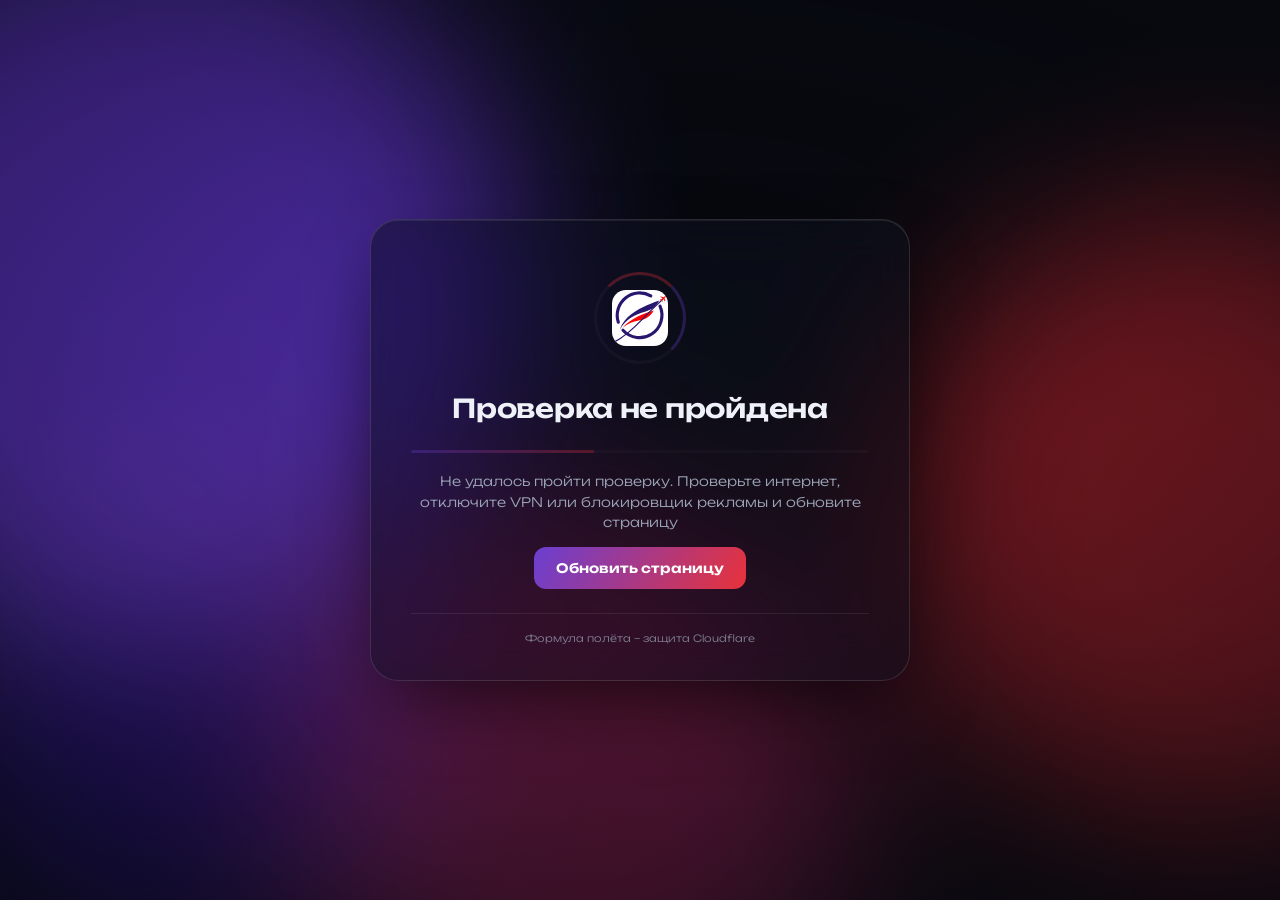
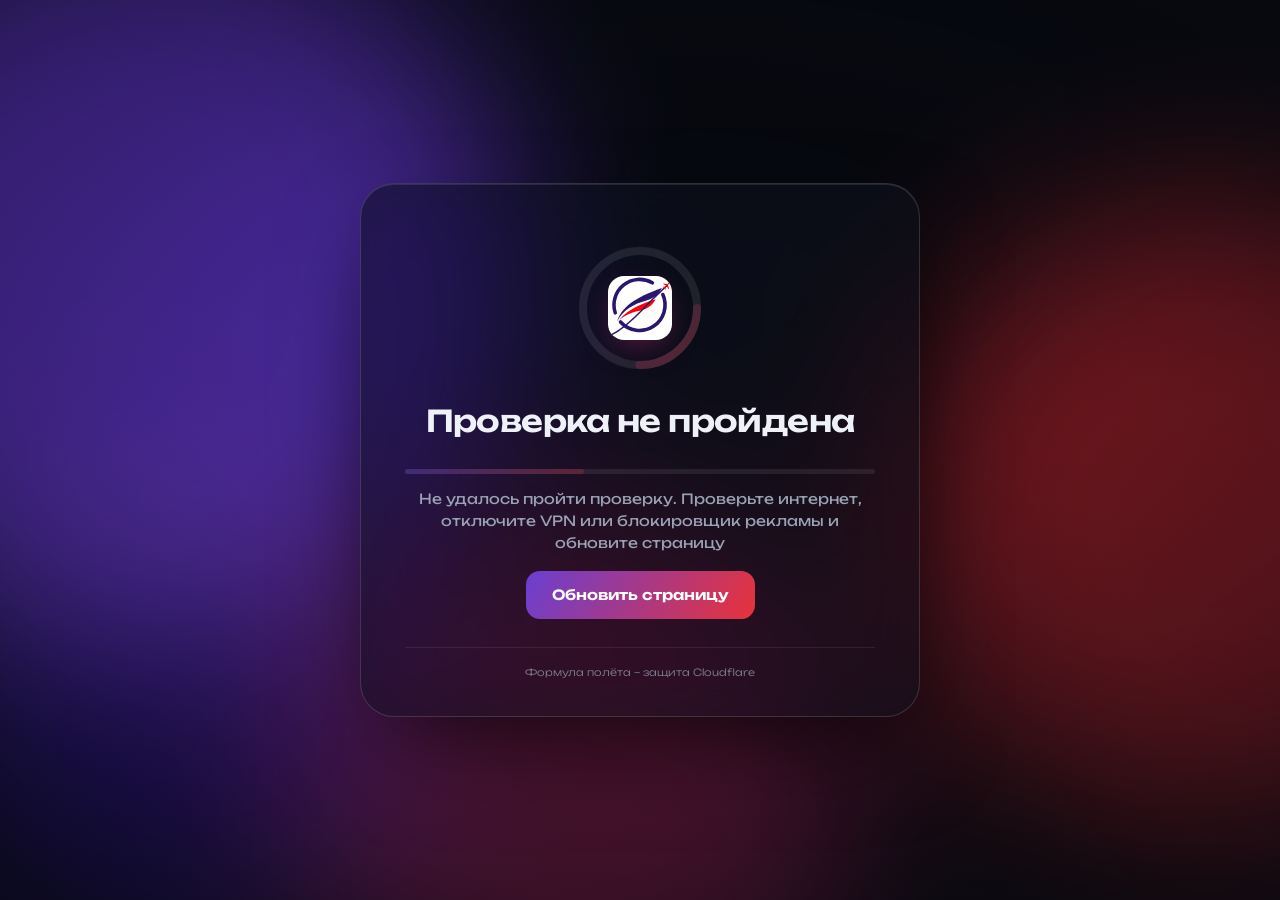
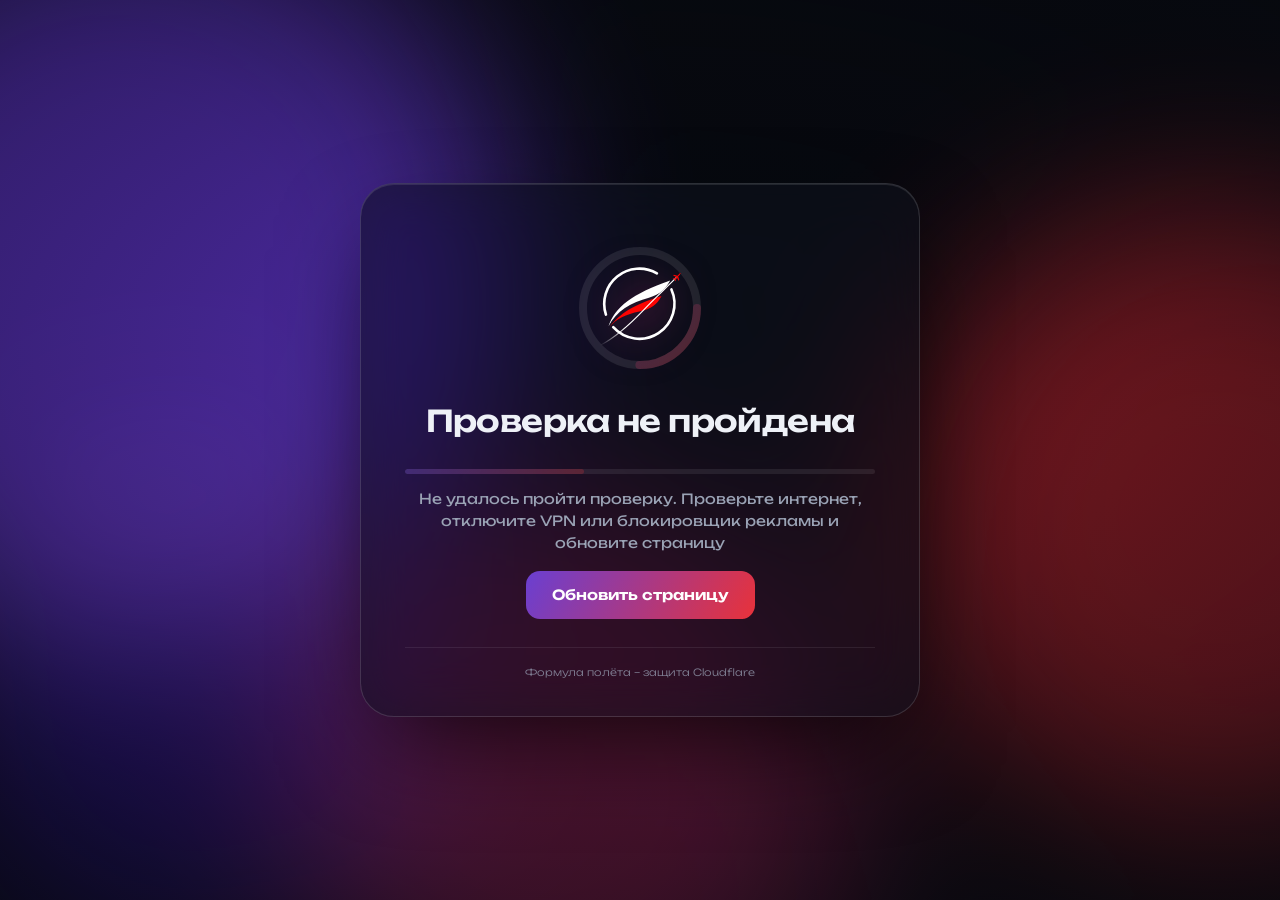
